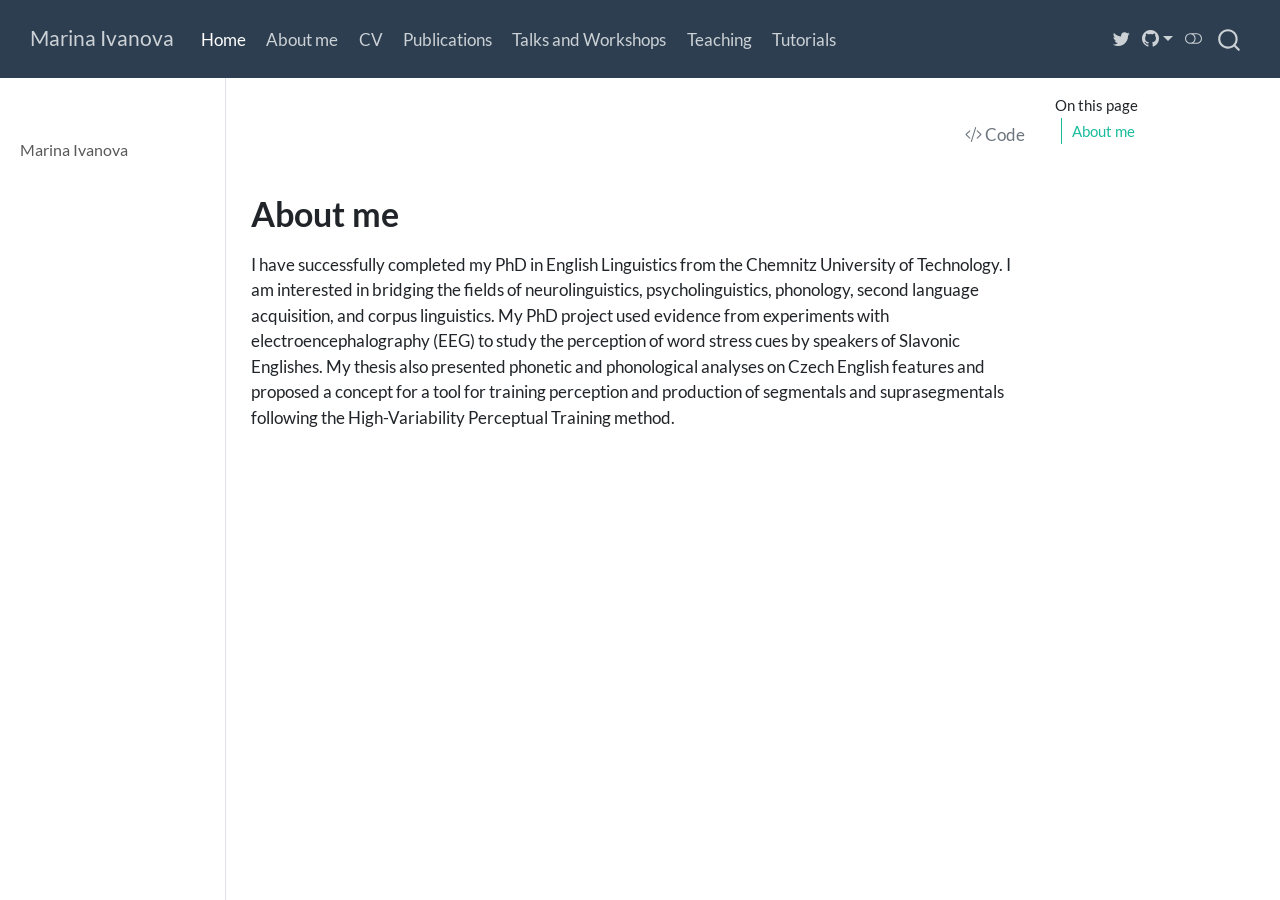
==== docs/pages/about.html @ 4d5f98c9 "create personal website" ====
<!DOCTYPE html>
<html xmlns="http://www.w3.org/1999/xhtml" lang="en" xml:lang="en"><head>

<meta charset="utf-8">
<meta name="generator" content="quarto-1.4.549">

<meta name="viewport" content="width=device-width, initial-scale=1.0, user-scalable=yes">


<title>Marina Ivanova</title>
<style>
code{white-space: pre-wrap;}
span.smallcaps{font-variant: small-caps;}
div.columns{display: flex; gap: min(4vw, 1.5em);}
div.column{flex: auto; overflow-x: auto;}
div.hanging-indent{margin-left: 1.5em; text-indent: -1.5em;}
ul.task-list{list-style: none;}
ul.task-list li input[type="checkbox"] {
width: 0.8em;
margin: 0 0.8em 0.2em -1em;  vertical-align: middle;
}

pre > code.sourceCode { white-space: pre; position: relative; }
pre > code.sourceCode > span { line-height: 1.25; }
pre > code.sourceCode > span:empty { height: 1.2em; }
.sourceCode { overflow: visible; }
code.sourceCode > span { color: inherit; text-decoration: inherit; }
div.sourceCode { margin: 1em 0; }
pre.sourceCode { margin: 0; }
@media screen {
div.sourceCode { overflow: auto; }
}
@media print {
pre > code.sourceCode { white-space: pre-wrap; }
pre > code.sourceCode > span { text-indent: -5em; padding-left: 5em; }
}
pre.numberSource code
{ counter-reset: source-line 0; }
pre.numberSource code > span
{ position: relative; left: -4em; counter-increment: source-line; }
pre.numberSource code > span > a:first-child::before
{ content: counter(source-line);
position: relative; left: -1em; text-align: right; vertical-align: baseline;
border: none; display: inline-block;
-webkit-touch-callout: none; -webkit-user-select: none;
-khtml-user-select: none; -moz-user-select: none;
-ms-user-select: none; user-select: none;
padding: 0 4px; width: 4em;
}
pre.numberSource { margin-left: 3em; padding-left: 4px; }
div.sourceCode
{ }
@media screen {
pre > code.sourceCode > span > a:first-child::before { text-decoration: underline; }
}
</style>


<script>const headroomChanged = new CustomEvent("quarto-hrChanged", {
  detail: {},
  bubbles: true,
  cancelable: false,
  composed: false,
});

window.document.addEventListener("DOMContentLoaded", function () {
  let init = false;

  // Manage the back to top button, if one is present.
  let lastScrollTop = window.pageYOffset || document.documentElement.scrollTop;
  const scrollDownBuffer = 5;
  const scrollUpBuffer = 35;
  const btn = document.getElementById("quarto-back-to-top");
  const hideBackToTop = () => {
    btn.style.display = "none";
  };
  const showBackToTop = () => {
    btn.style.display = "inline-block";
  };
  if (btn) {
    window.document.addEventListener(
      "scroll",
      function () {
        const currentScrollTop =
          window.pageYOffset || document.documentElement.scrollTop;

        // Shows and hides the button 'intelligently' as the user scrolls
        if (currentScrollTop - scrollDownBuffer > lastScrollTop) {
          hideBackToTop();
          lastScrollTop = currentScrollTop <= 0 ? 0 : currentScrollTop;
        } else if (currentScrollTop < lastScrollTop - scrollUpBuffer) {
          showBackToTop();
          lastScrollTop = currentScrollTop <= 0 ? 0 : currentScrollTop;
        }

        // Show the button at the bottom, hides it at the top
        if (currentScrollTop <= 0) {
          hideBackToTop();
        } else if (
          window.innerHeight + currentScrollTop >=
          document.body.offsetHeight
        ) {
          showBackToTop();
        }
      },
      false
    );
  }

  function throttle(func, wait) {
    var timeout;
    return function () {
      const context = this;
      const args = arguments;
      const later = function () {
        clearTimeout(timeout);
        timeout = null;
        func.apply(context, args);
      };

      if (!timeout) {
        timeout = setTimeout(later, wait);
      }
    };
  }

  function headerOffset() {
    // Set an offset if there is are fixed top navbar
    const headerEl = window.document.querySelector("header.fixed-top");
    if (headerEl) {
      return headerEl.clientHeight;
    } else {
      return 0;
    }
  }

  function footerOffset() {
    const footerEl = window.document.querySelector("footer.footer");
    if (footerEl) {
      return footerEl.clientHeight;
    } else {
      return 0;
    }
  }

  function dashboardOffset() {
    const dashboardNavEl = window.document.getElementById(
      "quarto-dashboard-header"
    );
    if (dashboardNavEl !== null) {
      return dashboardNavEl.clientHeight;
    } else {
      return 0;
    }
  }

  function updateDocumentOffsetWithoutAnimation() {
    updateDocumentOffset(false);
  }

  function updateDocumentOffset(animated) {
    // set body offset
    const topOffset = headerOffset();
    const bodyOffset = topOffset + footerOffset() + dashboardOffset();
    const bodyEl = window.document.body;
    bodyEl.setAttribute("data-bs-offset", topOffset);
    bodyEl.style.paddingTop = topOffset + "px";

    // deal with sidebar offsets
    const sidebars = window.document.querySelectorAll(
      ".sidebar, .headroom-target"
    );
    sidebars.forEach((sidebar) => {
      if (!animated) {
        sidebar.classList.add("notransition");
        // Remove the no transition class after the animation has time to complete
        setTimeout(function () {
          sidebar.classList.remove("notransition");
        }, 201);
      }

      if (window.Headroom && sidebar.classList.contains("sidebar-unpinned")) {
        sidebar.style.top = "0";
        sidebar.style.maxHeight = "100vh";
      } else {
        sidebar.style.top = topOffset + "px";
        sidebar.style.maxHeight = "calc(100vh - " + topOffset + "px)";
      }
    });

    // allow space for footer
    const mainContainer = window.document.querySelector(".quarto-container");
    if (mainContainer) {
      mainContainer.style.minHeight = "calc(100vh - " + bodyOffset + "px)";
    }

    // link offset
    let linkStyle = window.document.querySelector("#quarto-target-style");
    if (!linkStyle) {
      linkStyle = window.document.createElement("style");
      linkStyle.setAttribute("id", "quarto-target-style");
      window.document.head.appendChild(linkStyle);
    }
    while (linkStyle.firstChild) {
      linkStyle.removeChild(linkStyle.firstChild);
    }
    if (topOffset > 0) {
      linkStyle.appendChild(
        window.document.createTextNode(`
      section:target::before {
        content: "";
        display: block;
        height: ${topOffset}px;
        margin: -${topOffset}px 0 0;
      }`)
      );
    }
    if (init) {
      window.dispatchEvent(headroomChanged);
    }
    init = true;
  }

  // initialize headroom
  var header = window.document.querySelector("#quarto-header");
  if (header && window.Headroom) {
    const headroom = new window.Headroom(header, {
      tolerance: 5,
      onPin: function () {
        const sidebars = window.document.querySelectorAll(
          ".sidebar, .headroom-target"
        );
        sidebars.forEach((sidebar) => {
          sidebar.classList.remove("sidebar-unpinned");
        });
        updateDocumentOffset();
      },
      onUnpin: function () {
        const sidebars = window.document.querySelectorAll(
          ".sidebar, .headroom-target"
        );
        sidebars.forEach((sidebar) => {
          sidebar.classList.add("sidebar-unpinned");
        });
        updateDocumentOffset();
      },
    });
    headroom.init();

    let frozen = false;
    window.quartoToggleHeadroom = function () {
      if (frozen) {
        headroom.unfreeze();
        frozen = false;
      } else {
        headroom.freeze();
        frozen = true;
      }
    };
  }

  window.addEventListener(
    "hashchange",
    function (e) {
      if (
        getComputedStyle(document.documentElement).scrollBehavior !== "smooth"
      ) {
        window.scrollTo(0, window.pageYOffset - headerOffset());
      }
    },
    false
  );

  // Observe size changed for the header
  const headerEl = window.document.querySelector("header.fixed-top");
  if (headerEl && window.ResizeObserver) {
    const observer = new window.ResizeObserver(() => {
      setTimeout(updateDocumentOffsetWithoutAnimation, 0);
    });
    observer.observe(headerEl, {
      attributes: true,
      childList: true,
      characterData: true,
    });
  } else {
    window.addEventListener(
      "resize",
      throttle(updateDocumentOffsetWithoutAnimation, 50)
    );
  }
  setTimeout(updateDocumentOffsetWithoutAnimation, 250);

  // fixup index.html links if we aren't on the filesystem
  if (window.location.protocol !== "file:") {
    const links = window.document.querySelectorAll("a");
    for (let i = 0; i < links.length; i++) {
      if (links[i].href) {
        links[i].href = links[i].href.replace(/\/index\.html/, "/");
      }
    }

    // Fixup any sharing links that require urls
    // Append url to any sharing urls
    const sharingLinks = window.document.querySelectorAll(
      "a.sidebar-tools-main-item, a.quarto-navigation-tool, a.quarto-navbar-tools, a.quarto-navbar-tools-item"
    );
    for (let i = 0; i < sharingLinks.length; i++) {
      const sharingLink = sharingLinks[i];
      const href = sharingLink.getAttribute("href");
      if (href) {
        sharingLink.setAttribute(
          "href",
          href.replace("|url|", window.location.href)
        );
      }
    }

    // Scroll the active navigation item into view, if necessary
    const navSidebar = window.document.querySelector("nav#quarto-sidebar");
    if (navSidebar) {
      // Find the active item
      const activeItem = navSidebar.querySelector("li.sidebar-item a.active");
      if (activeItem) {
        // Wait for the scroll height and height to resolve by observing size changes on the
        // nav element that is scrollable
        const resizeObserver = new ResizeObserver((_entries) => {
          // The bottom of the element
          const elBottom = activeItem.offsetTop;
          const viewBottom = navSidebar.scrollTop + navSidebar.clientHeight;

          // The element height and scroll height are the same, then we are still loading
          if (viewBottom !== navSidebar.scrollHeight) {
            // Determine if the item isn't visible and scroll to it
            if (elBottom >= viewBottom) {
              navSidebar.scrollTop = elBottom;
            }

            // stop observing now since we've completed the scroll
            resizeObserver.unobserve(navSidebar);
          }
        });
        resizeObserver.observe(navSidebar);
      }
    }
  }
});
</script>
<script>/*!
 * headroom.js v0.12.0 - Give your page some headroom. Hide your header until you need it
 * Copyright (c) 2020 Nick Williams - http://wicky.nillia.ms/headroom.js
 * License: MIT
 */

!function(t,n){"object"==typeof exports&&"undefined"!=typeof module?module.exports=n():"function"==typeof define&&define.amd?define(n):(t=t||self).Headroom=n()}(this,function(){"use strict";function t(){return"undefined"!=typeof window}function d(t){return function(t){return t&&t.document&&function(t){return 9===t.nodeType}(t.document)}(t)?function(t){var n=t.document,o=n.body,s=n.documentElement;return{scrollHeight:function(){return Math.max(o.scrollHeight,s.scrollHeight,o.offsetHeight,s.offsetHeight,o.clientHeight,s.clientHeight)},height:function(){return t.innerHeight||s.clientHeight||o.clientHeight},scrollY:function(){return void 0!==t.pageYOffset?t.pageYOffset:(s||o.parentNode||o).scrollTop}}}(t):function(t){return{scrollHeight:function(){return Math.max(t.scrollHeight,t.offsetHeight,t.clientHeight)},height:function(){return Math.max(t.offsetHeight,t.clientHeight)},scrollY:function(){return t.scrollTop}}}(t)}function n(t,s,e){var n,o=function(){var n=!1;try{var t={get passive(){n=!0}};window.addEventListener("test",t,t),window.removeEventListener("test",t,t)}catch(t){n=!1}return n}(),i=!1,r=d(t),l=r.scrollY(),a={};function c(){var t=Math.round(r.scrollY()),n=r.height(),o=r.scrollHeight();a.scrollY=t,a.lastScrollY=l,a.direction=l<t?"down":"up",a.distance=Math.abs(t-l),a.isOutOfBounds=t<0||o<t+n,a.top=t<=s.offset[a.direction],a.bottom=o<=t+n,a.toleranceExceeded=a.distance>s.tolerance[a.direction],e(a),l=t,i=!1}function h(){i||(i=!0,n=requestAnimationFrame(c))}var u=!!o&&{passive:!0,capture:!1};return t.addEventListener("scroll",h,u),c(),{destroy:function(){cancelAnimationFrame(n),t.removeEventListener("scroll",h,u)}}}function o(t){return t===Object(t)?t:{down:t,up:t}}function s(t,n){n=n||{},Object.assign(this,s.options,n),this.classes=Object.assign({},s.options.classes,n.classes),this.elem=t,this.tolerance=o(this.tolerance),this.offset=o(this.offset),this.initialised=!1,this.frozen=!1}return s.prototype={constructor:s,init:function(){return s.cutsTheMustard&&!this.initialised&&(this.addClass("initial"),this.initialised=!0,setTimeout(function(t){t.scrollTracker=n(t.scroller,{offset:t.offset,tolerance:t.tolerance},t.update.bind(t))},100,this)),this},destroy:function(){this.initialised=!1,Object.keys(this.classes).forEach(this.removeClass,this),this.scrollTracker.destroy()},unpin:function(){!this.hasClass("pinned")&&this.hasClass("unpinned")||(this.addClass("unpinned"),this.removeClass("pinned"),this.onUnpin&&this.onUnpin.call(this))},pin:function(){this.hasClass("unpinned")&&(this.addClass("pinned"),this.removeClass("unpinned"),this.onPin&&this.onPin.call(this))},freeze:function(){this.frozen=!0,this.addClass("frozen")},unfreeze:function(){this.frozen=!1,this.removeClass("frozen")},top:function(){this.hasClass("top")||(this.addClass("top"),this.removeClass("notTop"),this.onTop&&this.onTop.call(this))},notTop:function(){this.hasClass("notTop")||(this.addClass("notTop"),this.removeClass("top"),this.onNotTop&&this.onNotTop.call(this))},bottom:function(){this.hasClass("bottom")||(this.addClass("bottom"),this.removeClass("notBottom"),this.onBottom&&this.onBottom.call(this))},notBottom:function(){this.hasClass("notBottom")||(this.addClass("notBottom"),this.removeClass("bottom"),this.onNotBottom&&this.onNotBottom.call(this))},shouldUnpin:function(t){return"down"===t.direction&&!t.top&&t.toleranceExceeded},shouldPin:function(t){return"up"===t.direction&&t.toleranceExceeded||t.top},addClass:function(t){this.elem.classList.add.apply(this.elem.classList,this.classes[t].split(" "))},removeClass:function(t){this.elem.classList.remove.apply(this.elem.classList,this.classes[t].split(" "))},hasClass:function(t){return this.classes[t].split(" ").every(function(t){return this.classList.contains(t)},this.elem)},update:function(t){t.isOutOfBounds||!0!==this.frozen&&(t.top?this.top():this.notTop(),t.bottom?this.bottom():this.notBottom(),this.shouldUnpin(t)?this.unpin():this.shouldPin(t)&&this.pin())}},s.options={tolerance:{up:0,down:0},offset:0,scroller:t()?window:null,classes:{frozen:"headroom--frozen",pinned:"headroom--pinned",unpinned:"headroom--unpinned",top:"headroom--top",notTop:"headroom--not-top",bottom:"headroom--bottom",notBottom:"headroom--not-bottom",initial:"headroom"}},s.cutsTheMustard=!!(t()&&function(){}.bind&&"classList"in document.documentElement&&Object.assign&&Object.keys&&requestAnimationFrame),s});
</script>
<script>/*!
 * clipboard.js v2.0.11
 * https://clipboardjs.com/
 *
 * Licensed MIT © Zeno Rocha
 */
!function(t,e){"object"==typeof exports&&"object"==typeof module?module.exports=e():"function"==typeof define&&define.amd?define([],e):"object"==typeof exports?exports.ClipboardJS=e():t.ClipboardJS=e()}(this,function(){return n={686:function(t,e,n){"use strict";n.d(e,{default:function(){return b}});var e=n(279),i=n.n(e),e=n(370),u=n.n(e),e=n(817),r=n.n(e);function c(t){try{return document.execCommand(t)}catch(t){return}}var a=function(t){t=r()(t);return c("cut"),t};function o(t,e){var n,o,t=(n=t,o="rtl"===document.documentElement.getAttribute("dir"),(t=document.createElement("textarea")).style.fontSize="12pt",t.style.border="0",t.style.padding="0",t.style.margin="0",t.style.position="absolute",t.style[o?"right":"left"]="-9999px",o=window.pageYOffset||document.documentElement.scrollTop,t.style.top="".concat(o,"px"),t.setAttribute("readonly",""),t.value=n,t);return e.container.appendChild(t),e=r()(t),c("copy"),t.remove(),e}var f=function(t){var e=1<arguments.length&&void 0!==arguments[1]?arguments[1]:{container:document.body},n="";return"string"==typeof t?n=o(t,e):t instanceof HTMLInputElement&&!["text","search","url","tel","password"].includes(null==t?void 0:t.type)?n=o(t.value,e):(n=r()(t),c("copy")),n};function l(t){return(l="function"==typeof Symbol&&"symbol"==typeof Symbol.iterator?function(t){return typeof t}:function(t){return t&&"function"==typeof Symbol&&t.constructor===Symbol&&t!==Symbol.prototype?"symbol":typeof t})(t)}var s=function(){var t=0<arguments.length&&void 0!==arguments[0]?arguments[0]:{},e=t.action,n=void 0===e?"copy":e,o=t.container,e=t.target,t=t.text;if("copy"!==n&&"cut"!==n)throw new Error('Invalid "action" value, use either "copy" or "cut"');if(void 0!==e){if(!e||"object"!==l(e)||1!==e.nodeType)throw new Error('Invalid "target" value, use a valid Element');if("copy"===n&&e.hasAttribute("disabled"))throw new Error('Invalid "target" attribute. Please use "readonly" instead of "disabled" attribute');if("cut"===n&&(e.hasAttribute("readonly")||e.hasAttribute("disabled")))throw new Error('Invalid "target" attribute. You can\'t cut text from elements with "readonly" or "disabled" attributes')}return t?f(t,{container:o}):e?"cut"===n?a(e):f(e,{container:o}):void 0};function p(t){return(p="function"==typeof Symbol&&"symbol"==typeof Symbol.iterator?function(t){return typeof t}:function(t){return t&&"function"==typeof Symbol&&t.constructor===Symbol&&t!==Symbol.prototype?"symbol":typeof t})(t)}function d(t,e){for(var n=0;n<e.length;n++){var o=e[n];o.enumerable=o.enumerable||!1,o.configurable=!0,"value"in o&&(o.writable=!0),Object.defineProperty(t,o.key,o)}}function y(t,e){return(y=Object.setPrototypeOf||function(t,e){return t.__proto__=e,t})(t,e)}function h(n){var o=function(){if("undefined"==typeof Reflect||!Reflect.construct)return!1;if(Reflect.construct.sham)return!1;if("function"==typeof Proxy)return!0;try{return Date.prototype.toString.call(Reflect.construct(Date,[],function(){})),!0}catch(t){return!1}}();return function(){var t,e=v(n);return t=o?(t=v(this).constructor,Reflect.construct(e,arguments,t)):e.apply(this,arguments),e=this,!(t=t)||"object"!==p(t)&&"function"!=typeof t?function(t){if(void 0!==t)return t;throw new ReferenceError("this hasn't been initialised - super() hasn't been called")}(e):t}}function v(t){return(v=Object.setPrototypeOf?Object.getPrototypeOf:function(t){return t.__proto__||Object.getPrototypeOf(t)})(t)}function m(t,e){t="data-clipboard-".concat(t);if(e.hasAttribute(t))return e.getAttribute(t)}var b=function(){!function(t,e){if("function"!=typeof e&&null!==e)throw new TypeError("Super expression must either be null or a function");t.prototype=Object.create(e&&e.prototype,{constructor:{value:t,writable:!0,configurable:!0}}),e&&y(t,e)}(r,i());var t,e,n,o=h(r);function r(t,e){var n;return function(t){if(!(t instanceof r))throw new TypeError("Cannot call a class as a function")}(this),(n=o.call(this)).resolveOptions(e),n.listenClick(t),n}return t=r,n=[{key:"copy",value:function(t){var e=1<arguments.length&&void 0!==arguments[1]?arguments[1]:{container:document.body};return f(t,e)}},{key:"cut",value:function(t){return a(t)}},{key:"isSupported",value:function(){var t=0<arguments.length&&void 0!==arguments[0]?arguments[0]:["copy","cut"],t="string"==typeof t?[t]:t,e=!!document.queryCommandSupported;return t.forEach(function(t){e=e&&!!document.queryCommandSupported(t)}),e}}],(e=[{key:"resolveOptions",value:function(){var t=0<arguments.length&&void 0!==arguments[0]?arguments[0]:{};this.action="function"==typeof t.action?t.action:this.defaultAction,this.target="function"==typeof t.target?t.target:this.defaultTarget,this.text="function"==typeof t.text?t.text:this.defaultText,this.container="object"===p(t.container)?t.container:document.body}},{key:"listenClick",value:function(t){var e=this;this.listener=u()(t,"click",function(t){return e.onClick(t)})}},{key:"onClick",value:function(t){var e=t.delegateTarget||t.currentTarget,n=this.action(e)||"copy",t=s({action:n,container:this.container,target:this.target(e),text:this.text(e)});this.emit(t?"success":"error",{action:n,text:t,trigger:e,clearSelection:function(){e&&e.focus(),window.getSelection().removeAllRanges()}})}},{key:"defaultAction",value:function(t){return m("action",t)}},{key:"defaultTarget",value:function(t){t=m("target",t);if(t)return document.querySelector(t)}},{key:"defaultText",value:function(t){return m("text",t)}},{key:"destroy",value:function(){this.listener.destroy()}}])&&d(t.prototype,e),n&&d(t,n),r}()},828:function(t){var e;"undefined"==typeof Element||Element.prototype.matches||((e=Element.prototype).matches=e.matchesSelector||e.mozMatchesSelector||e.msMatchesSelector||e.oMatchesSelector||e.webkitMatchesSelector),t.exports=function(t,e){for(;t&&9!==t.nodeType;){if("function"==typeof t.matches&&t.matches(e))return t;t=t.parentNode}}},438:function(t,e,n){var u=n(828);function i(t,e,n,o,r){var i=function(e,n,t,o){return function(t){t.delegateTarget=u(t.target,n),t.delegateTarget&&o.call(e,t)}}.apply(this,arguments);return t.addEventListener(n,i,r),{destroy:function(){t.removeEventListener(n,i,r)}}}t.exports=function(t,e,n,o,r){return"function"==typeof t.addEventListener?i.apply(null,arguments):"function"==typeof n?i.bind(null,document).apply(null,arguments):("string"==typeof t&&(t=document.querySelectorAll(t)),Array.prototype.map.call(t,function(t){return i(t,e,n,o,r)}))}},879:function(t,n){n.node=function(t){return void 0!==t&&t instanceof HTMLElement&&1===t.nodeType},n.nodeList=function(t){var e=Object.prototype.toString.call(t);return void 0!==t&&("[object NodeList]"===e||"[object HTMLCollection]"===e)&&"length"in t&&(0===t.length||n.node(t[0]))},n.string=function(t){return"string"==typeof t||t instanceof String},n.fn=function(t){return"[object Function]"===Object.prototype.toString.call(t)}},370:function(t,e,n){var f=n(879),l=n(438);t.exports=function(t,e,n){if(!t&&!e&&!n)throw new Error("Missing required arguments");if(!f.string(e))throw new TypeError("Second argument must be a String");if(!f.fn(n))throw new TypeError("Third argument must be a Function");if(f.node(t))return c=e,a=n,(u=t).addEventListener(c,a),{destroy:function(){u.removeEventListener(c,a)}};if(f.nodeList(t))return o=t,r=e,i=n,Array.prototype.forEach.call(o,function(t){t.addEventListener(r,i)}),{destroy:function(){Array.prototype.forEach.call(o,function(t){t.removeEventListener(r,i)})}};if(f.string(t))return t=t,e=e,n=n,l(document.body,t,e,n);throw new TypeError("First argument must be a String, HTMLElement, HTMLCollection, or NodeList");var o,r,i,u,c,a}},817:function(t){t.exports=function(t){var e,n="SELECT"===t.nodeName?(t.focus(),t.value):"INPUT"===t.nodeName||"TEXTAREA"===t.nodeName?((e=t.hasAttribute("readonly"))||t.setAttribute("readonly",""),t.select(),t.setSelectionRange(0,t.value.length),e||t.removeAttribute("readonly"),t.value):(t.hasAttribute("contenteditable")&&t.focus(),n=window.getSelection(),(e=document.createRange()).selectNodeContents(t),n.removeAllRanges(),n.addRange(e),n.toString());return n}},279:function(t){function e(){}e.prototype={on:function(t,e,n){var o=this.e||(this.e={});return(o[t]||(o[t]=[])).push({fn:e,ctx:n}),this},once:function(t,e,n){var o=this;function r(){o.off(t,r),e.apply(n,arguments)}return r._=e,this.on(t,r,n)},emit:function(t){for(var e=[].slice.call(arguments,1),n=((this.e||(this.e={}))[t]||[]).slice(),o=0,r=n.length;o<r;o++)n[o].fn.apply(n[o].ctx,e);return this},off:function(t,e){var n=this.e||(this.e={}),o=n[t],r=[];if(o&&e)for(var i=0,u=o.length;i<u;i++)o[i].fn!==e&&o[i].fn._!==e&&r.push(o[i]);return r.length?n[t]=r:delete n[t],this}},t.exports=e,t.exports.TinyEmitter=e}},r={},o.n=function(t){var e=t&&t.__esModule?function(){return t.default}:function(){return t};return o.d(e,{a:e}),e},o.d=function(t,e){for(var n in e)o.o(e,n)&&!o.o(t,n)&&Object.defineProperty(t,n,{enumerable:!0,get:e[n]})},o.o=function(t,e){return Object.prototype.hasOwnProperty.call(t,e)},o(686).default;function o(t){if(r[t])return r[t].exports;var e=r[t]={exports:{}};return n[t](e,e.exports,o),e.exports}var n,r});</script>
<script>/*! @algolia/autocomplete-js 1.11.1 | MIT License | © Algolia, Inc. and contributors | https://github.com/algolia/autocomplete */
!function(e,t){"object"==typeof exports&&"undefined"!=typeof module?t(exports):"function"==typeof define&&define.amd?define(["exports"],t):t((e="undefined"!=typeof globalThis?globalThis:e||self)["@algolia/autocomplete-js"]={})}(this,(function(e){"use strict";function t(e,t){var n=Object.keys(e);if(Object.getOwnPropertySymbols){var r=Object.getOwnPropertySymbols(e);t&&(r=r.filter((function(t){return Object.getOwnPropertyDescriptor(e,t).enumerable}))),n.push.apply(n,r)}return n}function n(e){for(var n=1;n<arguments.length;n++){var r=null!=arguments[n]?arguments[n]:{};n%2?t(Object(r),!0).forEach((function(t){o(e,t,r[t])})):Object.getOwnPropertyDescriptors?Object.defineProperties(e,Object.getOwnPropertyDescriptors(r)):t(Object(r)).forEach((function(t){Object.defineProperty(e,t,Object.getOwnPropertyDescriptor(r,t))}))}return e}function r(e){return r="function"==typeof Symbol&&"symbol"==typeof Symbol.iterator?function(e){return typeof e}:function(e){return e&&"function"==typeof Symbol&&e.constructor===Symbol&&e!==Symbol.prototype?"symbol":typeof e},r(e)}function o(e,t,n){return(t=function(e){var t=function(e,t){if("object"!=typeof e||null===e)return e;var n=e[Symbol.toPrimitive];if(void 0!==n){var r=n.call(e,t||"default");if("object"!=typeof r)return r;throw new TypeError("@@toPrimitive must return a primitive value.")}return("string"===t?String:Number)(e)}(e,"string");return"symbol"==typeof t?t:String(t)}(t))in e?Object.defineProperty(e,t,{value:n,enumerable:!0,configurable:!0,writable:!0}):e[t]=n,e}function i(){return i=Object.assign?Object.assign.bind():function(e){for(var t=1;t<arguments.length;t++){var n=arguments[t];for(var r in n)Object.prototype.hasOwnProperty.call(n,r)&&(e[r]=n[r])}return e},i.apply(this,arguments)}function u(e,t){if(null==e)return{};var n,r,o=function(e,t){if(null==e)return{};var n,r,o={},i=Object.keys(e);for(r=0;r<i.length;r++)n=i[r],t.indexOf(n)>=0||(o[n]=e[n]);return o}(e,t);if(Object.getOwnPropertySymbols){var i=Object.getOwnPropertySymbols(e);for(r=0;r<i.length;r++)n=i[r],t.indexOf(n)>=0||Object.prototype.propertyIsEnumerable.call(e,n)&&(o[n]=e[n])}return o}function a(e,t){return function(e){if(Array.isArray(e))return e}(e)||function(e,t){var n=null==e?null:"undefined"!=typeof Symbol&&e[Symbol.iterator]||e["@@iterator"];if(null!=n){var r,o,i,u,a=[],l=!0,c=!1;try{if(i=(n=n.call(e)).next,0===t){if(Object(n)!==n)return;l=!1}else for(;!(l=(r=i.call(n)).done)&&(a.push(r.value),a.length!==t);l=!0);}catch(e){c=!0,o=e}finally{try{if(!l&&null!=n.return&&(u=n.return(),Object(u)!==u))return}finally{if(c)throw o}}return a}}(e,t)||c(e,t)||function(){throw new TypeError("Invalid attempt to destructure non-iterable instance.\nIn order to be iterable, non-array objects must have a [Symbol.iterator]() method.")}()}function l(e){return function(e){if(Array.isArray(e))return s(e)}(e)||function(e){if("undefined"!=typeof Symbol&&null!=e[Symbol.iterator]||null!=e["@@iterator"])return Array.from(e)}(e)||c(e)||function(){throw new TypeError("Invalid attempt to spread non-iterable instance.\nIn order to be iterable, non-array objects must have a [Symbol.iterator]() method.")}()}function c(e,t){if(e){if("string"==typeof e)return s(e,t);var n=Object.prototype.toString.call(e).slice(8,-1);return"Object"===n&&e.constructor&&(n=e.constructor.name),"Map"===n||"Set"===n?Array.from(e):"Arguments"===n||/^(?:Ui|I)nt(?:8|16|32)(?:Clamped)?Array$/.test(n)?s(e,t):void 0}}function s(e,t){(null==t||t>e.length)&&(t=e.length);for(var n=0,r=new Array(t);n<t;n++)r[n]=e[n];return r}function f(e){return{current:e}}function p(e,t){var n=void 0;return function(){for(var r=arguments.length,o=new Array(r),i=0;i<r;i++)o[i]=arguments[i];n&&clearTimeout(n),n=setTimeout((function(){return e.apply(void 0,o)}),t)}}function m(e){return e.reduce((function(e,t){return e.concat(t)}),[])}var v=0;function d(){return"autocomplete-".concat(v++)}function y(e,t){return t.reduce((function(e,t){return e&&e[t]}),e)}function b(e){return 0===e.collections.length?0:e.collections.reduce((function(e,t){return e+t.items.length}),0)}function g(e){return e!==Object(e)}function h(e,t){if(e===t)return!0;if(g(e)||g(t)||"function"==typeof e||"function"==typeof t)return e===t;if(Object.keys(e).length!==Object.keys(t).length)return!1;for(var n=0,r=Object.keys(e);n<r.length;n++){var o=r[n];if(!(o in t))return!1;if(!h(e[o],t[o]))return!1}return!0}var O=function(){};var _="1.11.1",S=[{segment:"autocomplete-core",version:_}];function j(e){var t=e.item,n=e.items,r=void 0===n?[]:n;return{index:t.__autocomplete_indexName,items:[t],positions:[1+r.findIndex((function(e){return e.objectID===t.objectID}))],queryID:t.__autocomplete_queryID,algoliaSource:["autocomplete"]}}function P(e,t){return function(e){if(Array.isArray(e))return e}(e)||function(e,t){var n=null==e?null:"undefined"!=typeof Symbol&&e[Symbol.iterator]||e["@@iterator"];if(null!=n){var r,o,i,u,a=[],l=!0,c=!1;try{if(i=(n=n.call(e)).next,0===t){if(Object(n)!==n)return;l=!1}else for(;!(l=(r=i.call(n)).done)&&(a.push(r.value),a.length!==t);l=!0);}catch(e){c=!0,o=e}finally{try{if(!l&&null!=n.return&&(u=n.return(),Object(u)!==u))return}finally{if(c)throw o}}return a}}(e,t)||function(e,t){if(!e)return;if("string"==typeof e)return w(e,t);var n=Object.prototype.toString.call(e).slice(8,-1);"Object"===n&&e.constructor&&(n=e.constructor.name);if("Map"===n||"Set"===n)return Array.from(e);if("Arguments"===n||/^(?:Ui|I)nt(?:8|16|32)(?:Clamped)?Array$/.test(n))return w(e,t)}(e,t)||function(){throw new TypeError("Invalid attempt to destructure non-iterable instance.\nIn order to be iterable, non-array objects must have a [Symbol.iterator]() method.")}()}function w(e,t){(null==t||t>e.length)&&(t=e.length);for(var n=0,r=new Array(t);n<t;n++)r[n]=e[n];return r}var I=["items"],A=["items"];function E(e){return E="function"==typeof Symbol&&"symbol"==typeof Symbol.iterator?function(e){return typeof e}:function(e){return e&&"function"==typeof Symbol&&e.constructor===Symbol&&e!==Symbol.prototype?"symbol":typeof e},E(e)}function D(e){return function(e){if(Array.isArray(e))return C(e)}(e)||function(e){if("undefined"!=typeof Symbol&&null!=e[Symbol.iterator]||null!=e["@@iterator"])return Array.from(e)}(e)||function(e,t){if(!e)return;if("string"==typeof e)return C(e,t);var n=Object.prototype.toString.call(e).slice(8,-1);"Object"===n&&e.constructor&&(n=e.constructor.name);if("Map"===n||"Set"===n)return Array.from(e);if("Arguments"===n||/^(?:Ui|I)nt(?:8|16|32)(?:Clamped)?Array$/.test(n))return C(e,t)}(e)||function(){throw new TypeError("Invalid attempt to spread non-iterable instance.\nIn order to be iterable, non-array objects must have a [Symbol.iterator]() method.")}()}function C(e,t){(null==t||t>e.length)&&(t=e.length);for(var n=0,r=new Array(t);n<t;n++)r[n]=e[n];return r}function k(e,t){if(null==e)return{};var n,r,o=function(e,t){if(null==e)return{};var n,r,o={},i=Object.keys(e);for(r=0;r<i.length;r++)n=i[r],t.indexOf(n)>=0||(o[n]=e[n]);return o}(e,t);if(Object.getOwnPropertySymbols){var i=Object.getOwnPropertySymbols(e);for(r=0;r<i.length;r++)n=i[r],t.indexOf(n)>=0||Object.prototype.propertyIsEnumerable.call(e,n)&&(o[n]=e[n])}return o}function x(e,t){var n=Object.keys(e);if(Object.getOwnPropertySymbols){var r=Object.getOwnPropertySymbols(e);t&&(r=r.filter((function(t){return Object.getOwnPropertyDescriptor(e,t).enumerable}))),n.push.apply(n,r)}return n}function N(e){for(var t=1;t<arguments.length;t++){var n=null!=arguments[t]?arguments[t]:{};t%2?x(Object(n),!0).forEach((function(t){T(e,t,n[t])})):Object.getOwnPropertyDescriptors?Object.defineProperties(e,Object.getOwnPropertyDescriptors(n)):x(Object(n)).forEach((function(t){Object.defineProperty(e,t,Object.getOwnPropertyDescriptor(n,t))}))}return e}function T(e,t,n){return(t=function(e){var t=function(e,t){if("object"!==E(e)||null===e)return e;var n=e[Symbol.toPrimitive];if(void 0!==n){var r=n.call(e,t||"default");if("object"!==E(r))return r;throw new TypeError("@@toPrimitive must return a primitive value.")}return("string"===t?String:Number)(e)}(e,"string");return"symbol"===E(t)?t:String(t)}(t))in e?Object.defineProperty(e,t,{value:n,enumerable:!0,configurable:!0,writable:!0}):e[t]=n,e}function q(e){for(var t=arguments.length>1&&void 0!==arguments[1]?arguments[1]:20,n=[],r=0;r<e.objectIDs.length;r+=t)n.push(N(N({},e),{},{objectIDs:e.objectIDs.slice(r,r+t)}));return n}function B(e){return e.map((function(e){var t=e.items,n=k(e,I);return N(N({},n),{},{objectIDs:(null==t?void 0:t.map((function(e){return e.objectID})))||n.objectIDs})}))}function R(e){var t,n,r,o=(t=P((e.version||"").split(".").map(Number),2),n=t[0],r=t[1],n>=3||2===n&&r>=4||1===n&&r>=10);function i(t,n,r){if(o&&void 0!==r){var i=r[0].__autocomplete_algoliaCredentials,u={"X-Algolia-Application-Id":i.appId,"X-Algolia-API-Key":i.apiKey};e.apply(void 0,[t].concat(D(n),[{headers:u}]))}else e.apply(void 0,[t].concat(D(n)))}return{init:function(t,n){e("init",{appId:t,apiKey:n})},setUserToken:function(t){e("setUserToken",t)},clickedObjectIDsAfterSearch:function(){for(var e=arguments.length,t=new Array(e),n=0;n<e;n++)t[n]=arguments[n];t.length>0&&i("clickedObjectIDsAfterSearch",B(t),t[0].items)},clickedObjectIDs:function(){for(var e=arguments.length,t=new Array(e),n=0;n<e;n++)t[n]=arguments[n];t.length>0&&i("clickedObjectIDs",B(t),t[0].items)},clickedFilters:function(){for(var t=arguments.length,n=new Array(t),r=0;r<t;r++)n[r]=arguments[r];n.length>0&&e.apply(void 0,["clickedFilters"].concat(n))},convertedObjectIDsAfterSearch:function(){for(var e=arguments.length,t=new Array(e),n=0;n<e;n++)t[n]=arguments[n];t.length>0&&i("convertedObjectIDsAfterSearch",B(t),t[0].items)},convertedObjectIDs:function(){for(var e=arguments.length,t=new Array(e),n=0;n<e;n++)t[n]=arguments[n];t.length>0&&i("convertedObjectIDs",B(t),t[0].items)},convertedFilters:function(){for(var t=arguments.length,n=new Array(t),r=0;r<t;r++)n[r]=arguments[r];n.length>0&&e.apply(void 0,["convertedFilters"].concat(n))},viewedObjectIDs:function(){for(var e=arguments.length,t=new Array(e),n=0;n<e;n++)t[n]=arguments[n];t.length>0&&t.reduce((function(e,t){var n=t.items,r=k(t,A);return[].concat(D(e),D(q(N(N({},r),{},{objectIDs:(null==n?void 0:n.map((function(e){return e.objectID})))||r.objectIDs})).map((function(e){return{items:n,payload:e}}))))}),[]).forEach((function(e){var t=e.items;return i("viewedObjectIDs",[e.payload],t)}))},viewedFilters:function(){for(var t=arguments.length,n=new Array(t),r=0;r<t;r++)n[r]=arguments[r];n.length>0&&e.apply(void 0,["viewedFilters"].concat(n))}}}function F(e){var t=e.items.reduce((function(e,t){var n;return e[t.__autocomplete_indexName]=(null!==(n=e[t.__autocomplete_indexName])&&void 0!==n?n:[]).concat(t),e}),{});return Object.keys(t).map((function(e){return{index:e,items:t[e],algoliaSource:["autocomplete"]}}))}function L(e){return e.objectID&&e.__autocomplete_indexName&&e.__autocomplete_queryID}function U(e){return U="function"==typeof Symbol&&"symbol"==typeof Symbol.iterator?function(e){return typeof e}:function(e){return e&&"function"==typeof Symbol&&e.constructor===Symbol&&e!==Symbol.prototype?"symbol":typeof e},U(e)}function M(e){return function(e){if(Array.isArray(e))return H(e)}(e)||function(e){if("undefined"!=typeof Symbol&&null!=e[Symbol.iterator]||null!=e["@@iterator"])return Array.from(e)}(e)||function(e,t){if(!e)return;if("string"==typeof e)return H(e,t);var n=Object.prototype.toString.call(e).slice(8,-1);"Object"===n&&e.constructor&&(n=e.constructor.name);if("Map"===n||"Set"===n)return Array.from(e);if("Arguments"===n||/^(?:Ui|I)nt(?:8|16|32)(?:Clamped)?Array$/.test(n))return H(e,t)}(e)||function(){throw new TypeError("Invalid attempt to spread non-iterable instance.\nIn order to be iterable, non-array objects must have a [Symbol.iterator]() method.")}()}function H(e,t){(null==t||t>e.length)&&(t=e.length);for(var n=0,r=new Array(t);n<t;n++)r[n]=e[n];return r}function V(e,t){var n=Object.keys(e);if(Object.getOwnPropertySymbols){var r=Object.getOwnPropertySymbols(e);t&&(r=r.filter((function(t){return Object.getOwnPropertyDescriptor(e,t).enumerable}))),n.push.apply(n,r)}return n}function W(e){for(var t=1;t<arguments.length;t++){var n=null!=arguments[t]?arguments[t]:{};t%2?V(Object(n),!0).forEach((function(t){K(e,t,n[t])})):Object.getOwnPropertyDescriptors?Object.defineProperties(e,Object.getOwnPropertyDescriptors(n)):V(Object(n)).forEach((function(t){Object.defineProperty(e,t,Object.getOwnPropertyDescriptor(n,t))}))}return e}function K(e,t,n){return(t=function(e){var t=function(e,t){if("object"!==U(e)||null===e)return e;var n=e[Symbol.toPrimitive];if(void 0!==n){var r=n.call(e,t||"default");if("object"!==U(r))return r;throw new TypeError("@@toPrimitive must return a primitive value.")}return("string"===t?String:Number)(e)}(e,"string");return"symbol"===U(t)?t:String(t)}(t))in e?Object.defineProperty(e,t,{value:n,enumerable:!0,configurable:!0,writable:!0}):e[t]=n,e}var Q="2.6.0",$="https://cdn.jsdelivr.net/npm/search-insights@".concat(Q,"/dist/search-insights.min.js"),z=p((function(e){var t=e.onItemsChange,n=e.items,r=e.insights,o=e.state;t({insights:r,insightsEvents:F({items:n}).map((function(e){return W({eventName:"Items Viewed"},e)})),state:o})}),400);function G(e){var t=function(e){return W({onItemsChange:function(e){var t=e.insights,n=e.insightsEvents;t.viewedObjectIDs.apply(t,M(n.map((function(e){return W(W({},e),{},{algoliaSource:[].concat(M(e.algoliaSource||[]),["autocomplete-internal"])})}))))},onSelect:function(e){var t=e.insights,n=e.insightsEvents;t.clickedObjectIDsAfterSearch.apply(t,M(n.map((function(e){return W(W({},e),{},{algoliaSource:[].concat(M(e.algoliaSource||[]),["autocomplete-internal"])})}))))},onActive:O},e)}(e),n=t.insightsClient,r=t.onItemsChange,o=t.onSelect,i=t.onActive,u=n;n||function(e){if("undefined"!=typeof window)e({window:window})}((function(e){var t=e.window,n=t.AlgoliaAnalyticsObject||"aa";"string"==typeof n&&(u=t[n]),u||(t.AlgoliaAnalyticsObject=n,t[n]||(t[n]=function(){t[n].queue||(t[n].queue=[]);for(var e=arguments.length,r=new Array(e),o=0;o<e;o++)r[o]=arguments[o];t[n].queue.push(r)}),t[n].version=Q,u=t[n],function(e){var t="[Autocomplete]: Could not load search-insights.js. Please load it manually following https://alg.li/insights-autocomplete";try{var n=e.document.createElement("script");n.async=!0,n.src=$,n.onerror=function(){console.error(t)},document.body.appendChild(n)}catch(e){console.error(t)}}(t))}));var a=R(u),l=f([]),c=p((function(e){var t=e.state;if(t.isOpen){var n=t.collections.reduce((function(e,t){return[].concat(M(e),M(t.items))}),[]).filter(L);h(l.current.map((function(e){return e.objectID})),n.map((function(e){return e.objectID})))||(l.current=n,n.length>0&&z({onItemsChange:r,items:n,insights:a,state:t}))}}),0);return{name:"aa.algoliaInsightsPlugin",subscribe:function(e){var t=e.setContext,n=e.onSelect,r=e.onActive;function l(e){t({algoliaInsightsPlugin:{__algoliaSearchParameters:W({clickAnalytics:!0},e?{userToken:e}:{}),insights:a}})}u("addAlgoliaAgent","insights-plugin"),l(),u("onUserTokenChange",l),u("getUserToken",null,(function(e,t){l(t)})),n((function(e){var t=e.item,n=e.state,r=e.event,i=e.source;L(t)&&o({state:n,event:r,insights:a,item:t,insightsEvents:[W({eventName:"Item Selected"},j({item:t,items:i.getItems().filter(L)}))]})})),r((function(e){var t=e.item,n=e.source,r=e.state,o=e.event;L(t)&&i({state:r,event:o,insights:a,item:t,insightsEvents:[W({eventName:"Item Active"},j({item:t,items:n.getItems().filter(L)}))]})}))},onStateChange:function(e){var t=e.state;c({state:t})},__autocomplete_pluginOptions:e}}function J(e,t){var n=t;return{then:function(t,r){return J(e.then(Y(t,n,e),Y(r,n,e)),n)},catch:function(t){return J(e.catch(Y(t,n,e)),n)},finally:function(t){return t&&n.onCancelList.push(t),J(e.finally(Y(t&&function(){return n.onCancelList=[],t()},n,e)),n)},cancel:function(){n.isCanceled=!0;var e=n.onCancelList;n.onCancelList=[],e.forEach((function(e){e()}))},isCanceled:function(){return!0===n.isCanceled}}}function X(e){return J(e,{isCanceled:!1,onCancelList:[]})}function Y(e,t,n){return e?function(n){return t.isCanceled?n:e(n)}:n}function Z(e,t,n,r){if(!n)return null;if(e<0&&(null===t||null!==r&&0===t))return n+e;var o=(null===t?-1:t)+e;return o<=-1||o>=n?null===r?null:0:o}function ee(e,t){var n=Object.keys(e);if(Object.getOwnPropertySymbols){var r=Object.getOwnPropertySymbols(e);t&&(r=r.filter((function(t){return Object.getOwnPropertyDescriptor(e,t).enumerable}))),n.push.apply(n,r)}return n}function te(e){for(var t=1;t<arguments.length;t++){var n=null!=arguments[t]?arguments[t]:{};t%2?ee(Object(n),!0).forEach((function(t){ne(e,t,n[t])})):Object.getOwnPropertyDescriptors?Object.defineProperties(e,Object.getOwnPropertyDescriptors(n)):ee(Object(n)).forEach((function(t){Object.defineProperty(e,t,Object.getOwnPropertyDescriptor(n,t))}))}return e}function ne(e,t,n){return(t=function(e){var t=function(e,t){if("object"!==re(e)||null===e)return e;var n=e[Symbol.toPrimitive];if(void 0!==n){var r=n.call(e,t||"default");if("object"!==re(r))return r;throw new TypeError("@@toPrimitive must return a primitive value.")}return("string"===t?String:Number)(e)}(e,"string");return"symbol"===re(t)?t:String(t)}(t))in e?Object.defineProperty(e,t,{value:n,enumerable:!0,configurable:!0,writable:!0}):e[t]=n,e}function re(e){return re="function"==typeof Symbol&&"symbol"==typeof Symbol.iterator?function(e){return typeof e}:function(e){return e&&"function"==typeof Symbol&&e.constructor===Symbol&&e!==Symbol.prototype?"symbol":typeof e},re(e)}function oe(e){var t=function(e){var t=e.collections.map((function(e){return e.items.length})).reduce((function(e,t,n){var r=(e[n-1]||0)+t;return e.push(r),e}),[]).reduce((function(t,n){return n<=e.activeItemId?t+1:t}),0);return e.collections[t]}(e);if(!t)return null;var n=t.items[function(e){for(var t=e.state,n=e.collection,r=!1,o=0,i=0;!1===r;){var u=t.collections[o];if(u===n){r=!0;break}i+=u.items.length,o++}return t.activeItemId-i}({state:e,collection:t})],r=t.source;return{item:n,itemInputValue:r.getItemInputValue({item:n,state:e}),itemUrl:r.getItemUrl({item:n,state:e}),source:r}}function ie(e,t,n){return[e,null==n?void 0:n.sourceId,t].filter(Boolean).join("-").replace(/\s/g,"")}var ue=/((gt|sm)-|galaxy nexus)|samsung[- ]|samsungbrowser/i;function ae(e){return ae="function"==typeof Symbol&&"symbol"==typeof Symbol.iterator?function(e){return typeof e}:function(e){return e&&"function"==typeof Symbol&&e.constructor===Symbol&&e!==Symbol.prototype?"symbol":typeof e},ae(e)}function le(e,t){var n=Object.keys(e);if(Object.getOwnPropertySymbols){var r=Object.getOwnPropertySymbols(e);t&&(r=r.filter((function(t){return Object.getOwnPropertyDescriptor(e,t).enumerable}))),n.push.apply(n,r)}return n}function ce(e,t,n){return(t=function(e){var t=function(e,t){if("object"!==ae(e)||null===e)return e;var n=e[Symbol.toPrimitive];if(void 0!==n){var r=n.call(e,t||"default");if("object"!==ae(r))return r;throw new TypeError("@@toPrimitive must return a primitive value.")}return("string"===t?String:Number)(e)}(e,"string");return"symbol"===ae(t)?t:String(t)}(t))in e?Object.defineProperty(e,t,{value:n,enumerable:!0,configurable:!0,writable:!0}):e[t]=n,e}function se(e,t,n){var r,o=t.initialState;return{getState:function(){return o},dispatch:function(r,i){var u=function(e){for(var t=1;t<arguments.length;t++){var n=null!=arguments[t]?arguments[t]:{};t%2?le(Object(n),!0).forEach((function(t){ce(e,t,n[t])})):Object.getOwnPropertyDescriptors?Object.defineProperties(e,Object.getOwnPropertyDescriptors(n)):le(Object(n)).forEach((function(t){Object.defineProperty(e,t,Object.getOwnPropertyDescriptor(n,t))}))}return e}({},o);o=e(o,{type:r,props:t,payload:i}),n({state:o,prevState:u})},pendingRequests:(r=[],{add:function(e){return r.push(e),e.finally((function(){r=r.filter((function(t){return t!==e}))}))},cancelAll:function(){r.forEach((function(e){return e.cancel()}))},isEmpty:function(){return 0===r.length}})}}function fe(e){return fe="function"==typeof Symbol&&"symbol"==typeof Symbol.iterator?function(e){return typeof e}:function(e){return e&&"function"==typeof Symbol&&e.constructor===Symbol&&e!==Symbol.prototype?"symbol":typeof e},fe(e)}function pe(e,t){var n=Object.keys(e);if(Object.getOwnPropertySymbols){var r=Object.getOwnPropertySymbols(e);t&&(r=r.filter((function(t){return Object.getOwnPropertyDescriptor(e,t).enumerable}))),n.push.apply(n,r)}return n}function me(e){for(var t=1;t<arguments.length;t++){var n=null!=arguments[t]?arguments[t]:{};t%2?pe(Object(n),!0).forEach((function(t){ve(e,t,n[t])})):Object.getOwnPropertyDescriptors?Object.defineProperties(e,Object.getOwnPropertyDescriptors(n)):pe(Object(n)).forEach((function(t){Object.defineProperty(e,t,Object.getOwnPropertyDescriptor(n,t))}))}return e}function ve(e,t,n){return(t=function(e){var t=function(e,t){if("object"!==fe(e)||null===e)return e;var n=e[Symbol.toPrimitive];if(void 0!==n){var r=n.call(e,t||"default");if("object"!==fe(r))return r;throw new TypeError("@@toPrimitive must return a primitive value.")}return("string"===t?String:Number)(e)}(e,"string");return"symbol"===fe(t)?t:String(t)}(t))in e?Object.defineProperty(e,t,{value:n,enumerable:!0,configurable:!0,writable:!0}):e[t]=n,e}function de(e){return de="function"==typeof Symbol&&"symbol"==typeof Symbol.iterator?function(e){return typeof e}:function(e){return e&&"function"==typeof Symbol&&e.constructor===Symbol&&e!==Symbol.prototype?"symbol":typeof e},de(e)}function ye(e){return function(e){if(Array.isArray(e))return be(e)}(e)||function(e){if("undefined"!=typeof Symbol&&null!=e[Symbol.iterator]||null!=e["@@iterator"])return Array.from(e)}(e)||function(e,t){if(!e)return;if("string"==typeof e)return be(e,t);var n=Object.prototype.toString.call(e).slice(8,-1);"Object"===n&&e.constructor&&(n=e.constructor.name);if("Map"===n||"Set"===n)return Array.from(e);if("Arguments"===n||/^(?:Ui|I)nt(?:8|16|32)(?:Clamped)?Array$/.test(n))return be(e,t)}(e)||function(){throw new TypeError("Invalid attempt to spread non-iterable instance.\nIn order to be iterable, non-array objects must have a [Symbol.iterator]() method.")}()}function be(e,t){(null==t||t>e.length)&&(t=e.length);for(var n=0,r=new Array(t);n<t;n++)r[n]=e[n];return r}function ge(e,t){var n=Object.keys(e);if(Object.getOwnPropertySymbols){var r=Object.getOwnPropertySymbols(e);t&&(r=r.filter((function(t){return Object.getOwnPropertyDescriptor(e,t).enumerable}))),n.push.apply(n,r)}return n}function he(e){for(var t=1;t<arguments.length;t++){var n=null!=arguments[t]?arguments[t]:{};t%2?ge(Object(n),!0).forEach((function(t){Oe(e,t,n[t])})):Object.getOwnPropertyDescriptors?Object.defineProperties(e,Object.getOwnPropertyDescriptors(n)):ge(Object(n)).forEach((function(t){Object.defineProperty(e,t,Object.getOwnPropertyDescriptor(n,t))}))}return e}function Oe(e,t,n){return(t=function(e){var t=function(e,t){if("object"!==de(e)||null===e)return e;var n=e[Symbol.toPrimitive];if(void 0!==n){var r=n.call(e,t||"default");if("object"!==de(r))return r;throw new TypeError("@@toPrimitive must return a primitive value.")}return("string"===t?String:Number)(e)}(e,"string");return"symbol"===de(t)?t:String(t)}(t))in e?Object.defineProperty(e,t,{value:n,enumerable:!0,configurable:!0,writable:!0}):e[t]=n,e}function _e(e,t){var n,r="undefined"!=typeof window?window:{},o=e.plugins||[];return he(he({debug:!1,openOnFocus:!1,enterKeyHint:void 0,placeholder:"",autoFocus:!1,defaultActiveItemId:null,stallThreshold:300,insights:!1,environment:r,shouldPanelOpen:function(e){return b(e.state)>0},reshape:function(e){return e.sources}},e),{},{id:null!==(n=e.id)&&void 0!==n?n:d(),plugins:o,initialState:he({activeItemId:null,query:"",completion:null,collections:[],isOpen:!1,status:"idle",context:{}},e.initialState),onStateChange:function(t){var n;null===(n=e.onStateChange)||void 0===n||n.call(e,t),o.forEach((function(e){var n;return null===(n=e.onStateChange)||void 0===n?void 0:n.call(e,t)}))},onSubmit:function(t){var n;null===(n=e.onSubmit)||void 0===n||n.call(e,t),o.forEach((function(e){var n;return null===(n=e.onSubmit)||void 0===n?void 0:n.call(e,t)}))},onReset:function(t){var n;null===(n=e.onReset)||void 0===n||n.call(e,t),o.forEach((function(e){var n;return null===(n=e.onReset)||void 0===n?void 0:n.call(e,t)}))},getSources:function(n){return Promise.all([].concat(ye(o.map((function(e){return e.getSources}))),[e.getSources]).filter(Boolean).map((function(e){return function(e,t){var n=[];return Promise.resolve(e(t)).then((function(e){return Promise.all(e.filter((function(e){return Boolean(e)})).map((function(e){if(e.sourceId,n.includes(e.sourceId))throw new Error("[Autocomplete] The `sourceId` ".concat(JSON.stringify(e.sourceId)," is not unique."));n.push(e.sourceId);var t={getItemInputValue:function(e){return e.state.query},getItemUrl:function(){},onSelect:function(e){(0,e.setIsOpen)(!1)},onActive:O,onResolve:O};Object.keys(t).forEach((function(e){t[e].__default=!0}));var r=te(te({},t),e);return Promise.resolve(r)})))}))}(e,n)}))).then((function(e){return m(e)})).then((function(e){return e.map((function(e){return he(he({},e),{},{onSelect:function(n){e.onSelect(n),t.forEach((function(e){var t;return null===(t=e.onSelect)||void 0===t?void 0:t.call(e,n)}))},onActive:function(n){e.onActive(n),t.forEach((function(e){var t;return null===(t=e.onActive)||void 0===t?void 0:t.call(e,n)}))},onResolve:function(n){e.onResolve(n),t.forEach((function(e){var t;return null===(t=e.onResolve)||void 0===t?void 0:t.call(e,n)}))}})}))}))},navigator:he({navigate:function(e){var t=e.itemUrl;r.location.assign(t)},navigateNewTab:function(e){var t=e.itemUrl,n=r.open(t,"_blank","noopener");null==n||n.focus()},navigateNewWindow:function(e){var t=e.itemUrl;r.open(t,"_blank","noopener")}},e.navigator)})}function Se(e){return Se="function"==typeof Symbol&&"symbol"==typeof Symbol.iterator?function(e){return typeof e}:function(e){return e&&"function"==typeof Symbol&&e.constructor===Symbol&&e!==Symbol.prototype?"symbol":typeof e},Se(e)}function je(e,t){var n=Object.keys(e);if(Object.getOwnPropertySymbols){var r=Object.getOwnPropertySymbols(e);t&&(r=r.filter((function(t){return Object.getOwnPropertyDescriptor(e,t).enumerable}))),n.push.apply(n,r)}return n}function Pe(e){for(var t=1;t<arguments.length;t++){var n=null!=arguments[t]?arguments[t]:{};t%2?je(Object(n),!0).forEach((function(t){we(e,t,n[t])})):Object.getOwnPropertyDescriptors?Object.defineProperties(e,Object.getOwnPropertyDescriptors(n)):je(Object(n)).forEach((function(t){Object.defineProperty(e,t,Object.getOwnPropertyDescriptor(n,t))}))}return e}function we(e,t,n){return(t=function(e){var t=function(e,t){if("object"!==Se(e)||null===e)return e;var n=e[Symbol.toPrimitive];if(void 0!==n){var r=n.call(e,t||"default");if("object"!==Se(r))return r;throw new TypeError("@@toPrimitive must return a primitive value.")}return("string"===t?String:Number)(e)}(e,"string");return"symbol"===Se(t)?t:String(t)}(t))in e?Object.defineProperty(e,t,{value:n,enumerable:!0,configurable:!0,writable:!0}):e[t]=n,e}function Ie(e){return Ie="function"==typeof Symbol&&"symbol"==typeof Symbol.iterator?function(e){return typeof e}:function(e){return e&&"function"==typeof Symbol&&e.constructor===Symbol&&e!==Symbol.prototype?"symbol":typeof e},Ie(e)}function Ae(e,t){var n=Object.keys(e);if(Object.getOwnPropertySymbols){var r=Object.getOwnPropertySymbols(e);t&&(r=r.filter((function(t){return Object.getOwnPropertyDescriptor(e,t).enumerable}))),n.push.apply(n,r)}return n}function Ee(e){for(var t=1;t<arguments.length;t++){var n=null!=arguments[t]?arguments[t]:{};t%2?Ae(Object(n),!0).forEach((function(t){De(e,t,n[t])})):Object.getOwnPropertyDescriptors?Object.defineProperties(e,Object.getOwnPropertyDescriptors(n)):Ae(Object(n)).forEach((function(t){Object.defineProperty(e,t,Object.getOwnPropertyDescriptor(n,t))}))}return e}function De(e,t,n){return(t=function(e){var t=function(e,t){if("object"!==Ie(e)||null===e)return e;var n=e[Symbol.toPrimitive];if(void 0!==n){var r=n.call(e,t||"default");if("object"!==Ie(r))return r;throw new TypeError("@@toPrimitive must return a primitive value.")}return("string"===t?String:Number)(e)}(e,"string");return"symbol"===Ie(t)?t:String(t)}(t))in e?Object.defineProperty(e,t,{value:n,enumerable:!0,configurable:!0,writable:!0}):e[t]=n,e}function Ce(e){return function(e){if(Array.isArray(e))return ke(e)}(e)||function(e){if("undefined"!=typeof Symbol&&null!=e[Symbol.iterator]||null!=e["@@iterator"])return Array.from(e)}(e)||function(e,t){if(!e)return;if("string"==typeof e)return ke(e,t);var n=Object.prototype.toString.call(e).slice(8,-1);"Object"===n&&e.constructor&&(n=e.constructor.name);if("Map"===n||"Set"===n)return Array.from(e);if("Arguments"===n||/^(?:Ui|I)nt(?:8|16|32)(?:Clamped)?Array$/.test(n))return ke(e,t)}(e)||function(){throw new TypeError("Invalid attempt to spread non-iterable instance.\nIn order to be iterable, non-array objects must have a [Symbol.iterator]() method.")}()}function ke(e,t){(null==t||t>e.length)&&(t=e.length);for(var n=0,r=new Array(t);n<t;n++)r[n]=e[n];return r}function xe(e){return Boolean(e.execute)}function Ne(e,t,n){if(o=e,Boolean(null==o?void 0:o.execute)){var r="algolia"===e.requesterId?Object.assign.apply(Object,[{}].concat(Ce(Object.keys(n.context).map((function(e){var t;return null===(t=n.context[e])||void 0===t?void 0:t.__algoliaSearchParameters}))))):{};return Ee(Ee({},e),{},{requests:e.queries.map((function(n){return{query:"algolia"===e.requesterId?Ee(Ee({},n),{},{params:Ee(Ee({},r),n.params)}):n,sourceId:t,transformResponse:e.transformResponse}}))})}var o;return{items:e,sourceId:t}}function Te(e){var t=e.reduce((function(e,t){if(!xe(t))return e.push(t),e;var n=t.searchClient,r=t.execute,o=t.requesterId,i=t.requests,u=e.find((function(e){return xe(t)&&xe(e)&&e.searchClient===n&&Boolean(o)&&e.requesterId===o}));if(u){var a;(a=u.items).push.apply(a,Ce(i))}else{var l={execute:r,requesterId:o,items:i,searchClient:n};e.push(l)}return e}),[]).map((function(e){if(!xe(e))return Promise.resolve(e);var t=e,n=t.execute,r=t.items;return n({searchClient:t.searchClient,requests:r})}));return Promise.all(t).then((function(e){return m(e)}))}function qe(e,t,n){return t.map((function(t){var r,o=e.filter((function(e){return e.sourceId===t.sourceId})),i=o.map((function(e){return e.items})),u=o[0].transformResponse,a=u?u({results:r=i,hits:r.map((function(e){return e.hits})).filter(Boolean),facetHits:r.map((function(e){var t;return null===(t=e.facetHits)||void 0===t?void 0:t.map((function(e){return{label:e.value,count:e.count,_highlightResult:{label:{value:e.highlighted}}}}))})).filter(Boolean)}):i;return t.onResolve({source:t,results:i,items:a,state:n.getState()}),a.every(Boolean),'The `getItems` function from source "'.concat(t.sourceId,'" must return an array of items but returned ').concat(JSON.stringify(void 0),".\n\nDid you forget to return items?\n\nSee: https://www.algolia.com/doc/ui-libraries/autocomplete/core-concepts/sources/#param-getitems"),{source:t,items:a}}))}function Be(e){return Be="function"==typeof Symbol&&"symbol"==typeof Symbol.iterator?function(e){return typeof e}:function(e){return e&&"function"==typeof Symbol&&e.constructor===Symbol&&e!==Symbol.prototype?"symbol":typeof e},Be(e)}var Re=["event","nextState","props","query","refresh","store"];function Fe(e,t){var n=Object.keys(e);if(Object.getOwnPropertySymbols){var r=Object.getOwnPropertySymbols(e);t&&(r=r.filter((function(t){return Object.getOwnPropertyDescriptor(e,t).enumerable}))),n.push.apply(n,r)}return n}function Le(e){for(var t=1;t<arguments.length;t++){var n=null!=arguments[t]?arguments[t]:{};t%2?Fe(Object(n),!0).forEach((function(t){Ue(e,t,n[t])})):Object.getOwnPropertyDescriptors?Object.defineProperties(e,Object.getOwnPropertyDescriptors(n)):Fe(Object(n)).forEach((function(t){Object.defineProperty(e,t,Object.getOwnPropertyDescriptor(n,t))}))}return e}function Ue(e,t,n){return(t=function(e){var t=function(e,t){if("object"!==Be(e)||null===e)return e;var n=e[Symbol.toPrimitive];if(void 0!==n){var r=n.call(e,t||"default");if("object"!==Be(r))return r;throw new TypeError("@@toPrimitive must return a primitive value.")}return("string"===t?String:Number)(e)}(e,"string");return"symbol"===Be(t)?t:String(t)}(t))in e?Object.defineProperty(e,t,{value:n,enumerable:!0,configurable:!0,writable:!0}):e[t]=n,e}function Me(e,t){if(null==e)return{};var n,r,o=function(e,t){if(null==e)return{};var n,r,o={},i=Object.keys(e);for(r=0;r<i.length;r++)n=i[r],t.indexOf(n)>=0||(o[n]=e[n]);return o}(e,t);if(Object.getOwnPropertySymbols){var i=Object.getOwnPropertySymbols(e);for(r=0;r<i.length;r++)n=i[r],t.indexOf(n)>=0||Object.prototype.propertyIsEnumerable.call(e,n)&&(o[n]=e[n])}return o}var He,Ve,We,Ke=null,Qe=(He=-1,Ve=-1,We=void 0,function(e){var t=++He;return Promise.resolve(e).then((function(e){return We&&t<Ve?We:(Ve=t,We=e,e)}))});function $e(e){var t=e.event,n=e.nextState,r=void 0===n?{}:n,o=e.props,i=e.query,u=e.refresh,a=e.store,l=Me(e,Re);Ke&&o.environment.clearTimeout(Ke);var c=l.setCollections,s=l.setIsOpen,f=l.setQuery,p=l.setActiveItemId,v=l.setStatus;if(f(i),p(o.defaultActiveItemId),!i&&!1===o.openOnFocus){var d,y=a.getState().collections.map((function(e){return Le(Le({},e),{},{items:[]})}));v("idle"),c(y),s(null!==(d=r.isOpen)&&void 0!==d?d:o.shouldPanelOpen({state:a.getState()}));var b=X(Qe(y).then((function(){return Promise.resolve()})));return a.pendingRequests.add(b)}v("loading"),Ke=o.environment.setTimeout((function(){v("stalled")}),o.stallThreshold);var g=X(Qe(o.getSources(Le({query:i,refresh:u,state:a.getState()},l)).then((function(e){return Promise.all(e.map((function(e){return Promise.resolve(e.getItems(Le({query:i,refresh:u,state:a.getState()},l))).then((function(t){return Ne(t,e.sourceId,a.getState())}))}))).then(Te).then((function(t){return qe(t,e,a)})).then((function(e){return function(e){var t=e.collections,n=e.props,r=e.state,o=t.reduce((function(e,t){return Pe(Pe({},e),{},we({},t.source.sourceId,Pe(Pe({},t.source),{},{getItems:function(){return m(t.items)}})))}),{}),i=n.plugins.reduce((function(e,t){return t.reshape?t.reshape(e):e}),{sourcesBySourceId:o,state:r}).sourcesBySourceId;return m(n.reshape({sourcesBySourceId:i,sources:Object.values(i),state:r})).filter(Boolean).map((function(e){return{source:e,items:e.getItems()}}))}({collections:e,props:o,state:a.getState()})}))})))).then((function(e){var n;v("idle"),c(e);var f=o.shouldPanelOpen({state:a.getState()});s(null!==(n=r.isOpen)&&void 0!==n?n:o.openOnFocus&&!i&&f||f);var p=oe(a.getState());if(null!==a.getState().activeItemId&&p){var m=p.item,d=p.itemInputValue,y=p.itemUrl,b=p.source;b.onActive(Le({event:t,item:m,itemInputValue:d,itemUrl:y,refresh:u,source:b,state:a.getState()},l))}})).finally((function(){v("idle"),Ke&&o.environment.clearTimeout(Ke)}));return a.pendingRequests.add(g)}function ze(e){return ze="function"==typeof Symbol&&"symbol"==typeof Symbol.iterator?function(e){return typeof e}:function(e){return e&&"function"==typeof Symbol&&e.constructor===Symbol&&e!==Symbol.prototype?"symbol":typeof e},ze(e)}var Ge=["event","props","refresh","store"];function Je(e,t){var n=Object.keys(e);if(Object.getOwnPropertySymbols){var r=Object.getOwnPropertySymbols(e);t&&(r=r.filter((function(t){return Object.getOwnPropertyDescriptor(e,t).enumerable}))),n.push.apply(n,r)}return n}function Xe(e){for(var t=1;t<arguments.length;t++){var n=null!=arguments[t]?arguments[t]:{};t%2?Je(Object(n),!0).forEach((function(t){Ye(e,t,n[t])})):Object.getOwnPropertyDescriptors?Object.defineProperties(e,Object.getOwnPropertyDescriptors(n)):Je(Object(n)).forEach((function(t){Object.defineProperty(e,t,Object.getOwnPropertyDescriptor(n,t))}))}return e}function Ye(e,t,n){return(t=function(e){var t=function(e,t){if("object"!==ze(e)||null===e)return e;var n=e[Symbol.toPrimitive];if(void 0!==n){var r=n.call(e,t||"default");if("object"!==ze(r))return r;throw new TypeError("@@toPrimitive must return a primitive value.")}return("string"===t?String:Number)(e)}(e,"string");return"symbol"===ze(t)?t:String(t)}(t))in e?Object.defineProperty(e,t,{value:n,enumerable:!0,configurable:!0,writable:!0}):e[t]=n,e}function Ze(e,t){if(null==e)return{};var n,r,o=function(e,t){if(null==e)return{};var n,r,o={},i=Object.keys(e);for(r=0;r<i.length;r++)n=i[r],t.indexOf(n)>=0||(o[n]=e[n]);return o}(e,t);if(Object.getOwnPropertySymbols){var i=Object.getOwnPropertySymbols(e);for(r=0;r<i.length;r++)n=i[r],t.indexOf(n)>=0||Object.prototype.propertyIsEnumerable.call(e,n)&&(o[n]=e[n])}return o}function et(e){return et="function"==typeof Symbol&&"symbol"==typeof Symbol.iterator?function(e){return typeof e}:function(e){return e&&"function"==typeof Symbol&&e.constructor===Symbol&&e!==Symbol.prototype?"symbol":typeof e},et(e)}var tt=["props","refresh","store"],nt=["inputElement","formElement","panelElement"],rt=["inputElement"],ot=["inputElement","maxLength"],it=["source"],ut=["item","source"];function at(e,t){var n=Object.keys(e);if(Object.getOwnPropertySymbols){var r=Object.getOwnPropertySymbols(e);t&&(r=r.filter((function(t){return Object.getOwnPropertyDescriptor(e,t).enumerable}))),n.push.apply(n,r)}return n}function lt(e){for(var t=1;t<arguments.length;t++){var n=null!=arguments[t]?arguments[t]:{};t%2?at(Object(n),!0).forEach((function(t){ct(e,t,n[t])})):Object.getOwnPropertyDescriptors?Object.defineProperties(e,Object.getOwnPropertyDescriptors(n)):at(Object(n)).forEach((function(t){Object.defineProperty(e,t,Object.getOwnPropertyDescriptor(n,t))}))}return e}function ct(e,t,n){return(t=function(e){var t=function(e,t){if("object"!==et(e)||null===e)return e;var n=e[Symbol.toPrimitive];if(void 0!==n){var r=n.call(e,t||"default");if("object"!==et(r))return r;throw new TypeError("@@toPrimitive must return a primitive value.")}return("string"===t?String:Number)(e)}(e,"string");return"symbol"===et(t)?t:String(t)}(t))in e?Object.defineProperty(e,t,{value:n,enumerable:!0,configurable:!0,writable:!0}):e[t]=n,e}function st(e,t){if(null==e)return{};var n,r,o=function(e,t){if(null==e)return{};var n,r,o={},i=Object.keys(e);for(r=0;r<i.length;r++)n=i[r],t.indexOf(n)>=0||(o[n]=e[n]);return o}(e,t);if(Object.getOwnPropertySymbols){var i=Object.getOwnPropertySymbols(e);for(r=0;r<i.length;r++)n=i[r],t.indexOf(n)>=0||Object.prototype.propertyIsEnumerable.call(e,n)&&(o[n]=e[n])}return o}function ft(e){var t=e.props,n=e.refresh,r=e.store,o=st(e,tt);return{getEnvironmentProps:function(e){var n=e.inputElement,o=e.formElement,i=e.panelElement;function u(e){!r.getState().isOpen&&r.pendingRequests.isEmpty()||e.target===n||!1===[o,i].some((function(t){return n=t,r=e.target,n===r||n.contains(r);var n,r}))&&(r.dispatch("blur",null),t.debug||r.pendingRequests.cancelAll())}return lt({onTouchStart:u,onMouseDown:u,onTouchMove:function(e){!1!==r.getState().isOpen&&n===t.environment.document.activeElement&&e.target!==n&&n.blur()}},st(e,nt))},getRootProps:function(e){return lt({role:"combobox","aria-expanded":r.getState().isOpen,"aria-haspopup":"listbox","aria-owns":r.getState().isOpen?r.getState().collections.map((function(e){var n=e.source;return ie(t.id,"list",n)})).join(" "):void 0,"aria-labelledby":ie(t.id,"label")},e)},getFormProps:function(e){return e.inputElement,lt({action:"",noValidate:!0,role:"search",onSubmit:function(i){var u;i.preventDefault(),t.onSubmit(lt({event:i,refresh:n,state:r.getState()},o)),r.dispatch("submit",null),null===(u=e.inputElement)||void 0===u||u.blur()},onReset:function(i){var u;i.preventDefault(),t.onReset(lt({event:i,refresh:n,state:r.getState()},o)),r.dispatch("reset",null),null===(u=e.inputElement)||void 0===u||u.focus()}},st(e,rt))},getLabelProps:function(e){return lt({htmlFor:ie(t.id,"input"),id:ie(t.id,"label")},e)},getInputProps:function(e){var i;function u(e){(t.openOnFocus||Boolean(r.getState().query))&&$e(lt({event:e,props:t,query:r.getState().completion||r.getState().query,refresh:n,store:r},o)),r.dispatch("focus",null)}var a=e||{};a.inputElement;var l=a.maxLength,c=void 0===l?512:l,s=st(a,ot),f=oe(r.getState()),p=function(e){return Boolean(e&&e.match(ue))}((null===(i=t.environment.navigator)||void 0===i?void 0:i.userAgent)||""),m=t.enterKeyHint||(null!=f&&f.itemUrl&&!p?"go":"search");return lt({"aria-autocomplete":"both","aria-activedescendant":r.getState().isOpen&&null!==r.getState().activeItemId?ie(t.id,"item-".concat(r.getState().activeItemId),null==f?void 0:f.source):void 0,"aria-controls":r.getState().isOpen?r.getState().collections.map((function(e){var n=e.source;return ie(t.id,"list",n)})).join(" "):void 0,"aria-labelledby":ie(t.id,"label"),value:r.getState().completion||r.getState().query,id:ie(t.id,"input"),autoComplete:"off",autoCorrect:"off",autoCapitalize:"off",enterKeyHint:m,spellCheck:"false",autoFocus:t.autoFocus,placeholder:t.placeholder,maxLength:c,type:"search",onChange:function(e){$e(lt({event:e,props:t,query:e.currentTarget.value.slice(0,c),refresh:n,store:r},o))},onKeyDown:function(e){!function(e){var t=e.event,n=e.props,r=e.refresh,o=e.store,i=Ze(e,Ge);if("ArrowUp"===t.key||"ArrowDown"===t.key){var u=function(){var e=oe(o.getState()),t=n.environment.document.getElementById(ie(n.id,"item-".concat(o.getState().activeItemId),null==e?void 0:e.source));t&&(t.scrollIntoViewIfNeeded?t.scrollIntoViewIfNeeded(!1):t.scrollIntoView(!1))},a=function(){var e=oe(o.getState());if(null!==o.getState().activeItemId&&e){var n=e.item,u=e.itemInputValue,a=e.itemUrl,l=e.source;l.onActive(Xe({event:t,item:n,itemInputValue:u,itemUrl:a,refresh:r,source:l,state:o.getState()},i))}};t.preventDefault(),!1===o.getState().isOpen&&(n.openOnFocus||Boolean(o.getState().query))?$e(Xe({event:t,props:n,query:o.getState().query,refresh:r,store:o},i)).then((function(){o.dispatch(t.key,{nextActiveItemId:n.defaultActiveItemId}),a(),setTimeout(u,0)})):(o.dispatch(t.key,{}),a(),u())}else if("Escape"===t.key)t.preventDefault(),o.dispatch(t.key,null),o.pendingRequests.cancelAll();else if("Tab"===t.key)o.dispatch("blur",null),o.pendingRequests.cancelAll();else if("Enter"===t.key){if(null===o.getState().activeItemId||o.getState().collections.every((function(e){return 0===e.items.length})))return void(n.debug||o.pendingRequests.cancelAll());t.preventDefault();var l=oe(o.getState()),c=l.item,s=l.itemInputValue,f=l.itemUrl,p=l.source;if(t.metaKey||t.ctrlKey)void 0!==f&&(p.onSelect(Xe({event:t,item:c,itemInputValue:s,itemUrl:f,refresh:r,source:p,state:o.getState()},i)),n.navigator.navigateNewTab({itemUrl:f,item:c,state:o.getState()}));else if(t.shiftKey)void 0!==f&&(p.onSelect(Xe({event:t,item:c,itemInputValue:s,itemUrl:f,refresh:r,source:p,state:o.getState()},i)),n.navigator.navigateNewWindow({itemUrl:f,item:c,state:o.getState()}));else if(t.altKey);else{if(void 0!==f)return p.onSelect(Xe({event:t,item:c,itemInputValue:s,itemUrl:f,refresh:r,source:p,state:o.getState()},i)),void n.navigator.navigate({itemUrl:f,item:c,state:o.getState()});$e(Xe({event:t,nextState:{isOpen:!1},props:n,query:s,refresh:r,store:o},i)).then((function(){p.onSelect(Xe({event:t,item:c,itemInputValue:s,itemUrl:f,refresh:r,source:p,state:o.getState()},i))}))}}}(lt({event:e,props:t,refresh:n,store:r},o))},onFocus:u,onBlur:O,onClick:function(n){e.inputElement!==t.environment.document.activeElement||r.getState().isOpen||u(n)}},s)},getPanelProps:function(e){return lt({onMouseDown:function(e){e.preventDefault()},onMouseLeave:function(){r.dispatch("mouseleave",null)}},e)},getListProps:function(e){var n=e||{},r=n.source,o=st(n,it);return lt({role:"listbox","aria-labelledby":ie(t.id,"label"),id:ie(t.id,"list",r)},o)},getItemProps:function(e){var i=e.item,u=e.source,a=st(e,ut);return lt({id:ie(t.id,"item-".concat(i.__autocomplete_id),u),role:"option","aria-selected":r.getState().activeItemId===i.__autocomplete_id,onMouseMove:function(e){if(i.__autocomplete_id!==r.getState().activeItemId){r.dispatch("mousemove",i.__autocomplete_id);var t=oe(r.getState());if(null!==r.getState().activeItemId&&t){var u=t.item,a=t.itemInputValue,l=t.itemUrl,c=t.source;c.onActive(lt({event:e,item:u,itemInputValue:a,itemUrl:l,refresh:n,source:c,state:r.getState()},o))}}},onMouseDown:function(e){e.preventDefault()},onClick:function(e){var a=u.getItemInputValue({item:i,state:r.getState()}),l=u.getItemUrl({item:i,state:r.getState()});(l?Promise.resolve():$e(lt({event:e,nextState:{isOpen:!1},props:t,query:a,refresh:n,store:r},o))).then((function(){u.onSelect(lt({event:e,item:i,itemInputValue:a,itemUrl:l,refresh:n,source:u,state:r.getState()},o))}))}},a)}}}function pt(e){return pt="function"==typeof Symbol&&"symbol"==typeof Symbol.iterator?function(e){return typeof e}:function(e){return e&&"function"==typeof Symbol&&e.constructor===Symbol&&e!==Symbol.prototype?"symbol":typeof e},pt(e)}function mt(e,t){var n=Object.keys(e);if(Object.getOwnPropertySymbols){var r=Object.getOwnPropertySymbols(e);t&&(r=r.filter((function(t){return Object.getOwnPropertyDescriptor(e,t).enumerable}))),n.push.apply(n,r)}return n}function vt(e){for(var t=1;t<arguments.length;t++){var n=null!=arguments[t]?arguments[t]:{};t%2?mt(Object(n),!0).forEach((function(t){dt(e,t,n[t])})):Object.getOwnPropertyDescriptors?Object.defineProperties(e,Object.getOwnPropertyDescriptors(n)):mt(Object(n)).forEach((function(t){Object.defineProperty(e,t,Object.getOwnPropertyDescriptor(n,t))}))}return e}function dt(e,t,n){return(t=function(e){var t=function(e,t){if("object"!==pt(e)||null===e)return e;var n=e[Symbol.toPrimitive];if(void 0!==n){var r=n.call(e,t||"default");if("object"!==pt(r))return r;throw new TypeError("@@toPrimitive must return a primitive value.")}return("string"===t?String:Number)(e)}(e,"string");return"symbol"===pt(t)?t:String(t)}(t))in e?Object.defineProperty(e,t,{value:n,enumerable:!0,configurable:!0,writable:!0}):e[t]=n,e}function yt(e){var t,n,r,o,i=e.plugins,u=e.options,a=null===(t=((null===(n=u.__autocomplete_metadata)||void 0===n?void 0:n.userAgents)||[])[0])||void 0===t?void 0:t.segment,l=a?dt({},a,Object.keys((null===(r=u.__autocomplete_metadata)||void 0===r?void 0:r.options)||{})):{};return{plugins:i.map((function(e){return{name:e.name,options:Object.keys(e.__autocomplete_pluginOptions||[])}})),options:vt({"autocomplete-core":Object.keys(u)},l),ua:S.concat((null===(o=u.__autocomplete_metadata)||void 0===o?void 0:o.userAgents)||[])}}function bt(e){var t,n=e.state;return!1===n.isOpen||null===n.activeItemId?null:(null===(t=oe(n))||void 0===t?void 0:t.itemInputValue)||null}function gt(e){return gt="function"==typeof Symbol&&"symbol"==typeof Symbol.iterator?function(e){return typeof e}:function(e){return e&&"function"==typeof Symbol&&e.constructor===Symbol&&e!==Symbol.prototype?"symbol":typeof e},gt(e)}function ht(e,t){var n=Object.keys(e);if(Object.getOwnPropertySymbols){var r=Object.getOwnPropertySymbols(e);t&&(r=r.filter((function(t){return Object.getOwnPropertyDescriptor(e,t).enumerable}))),n.push.apply(n,r)}return n}function Ot(e){for(var t=1;t<arguments.length;t++){var n=null!=arguments[t]?arguments[t]:{};t%2?ht(Object(n),!0).forEach((function(t){_t(e,t,n[t])})):Object.getOwnPropertyDescriptors?Object.defineProperties(e,Object.getOwnPropertyDescriptors(n)):ht(Object(n)).forEach((function(t){Object.defineProperty(e,t,Object.getOwnPropertyDescriptor(n,t))}))}return e}function _t(e,t,n){return(t=function(e){var t=function(e,t){if("object"!==gt(e)||null===e)return e;var n=e[Symbol.toPrimitive];if(void 0!==n){var r=n.call(e,t||"default");if("object"!==gt(r))return r;throw new TypeError("@@toPrimitive must return a primitive value.")}return("string"===t?String:Number)(e)}(e,"string");return"symbol"===gt(t)?t:String(t)}(t))in e?Object.defineProperty(e,t,{value:n,enumerable:!0,configurable:!0,writable:!0}):e[t]=n,e}var St=function(e,t){switch(t.type){case"setActiveItemId":case"mousemove":return Ot(Ot({},e),{},{activeItemId:t.payload});case"setQuery":return Ot(Ot({},e),{},{query:t.payload,completion:null});case"setCollections":return Ot(Ot({},e),{},{collections:t.payload});case"setIsOpen":return Ot(Ot({},e),{},{isOpen:t.payload});case"setStatus":return Ot(Ot({},e),{},{status:t.payload});case"setContext":return Ot(Ot({},e),{},{context:Ot(Ot({},e.context),t.payload)});case"ArrowDown":var n=Ot(Ot({},e),{},{activeItemId:t.payload.hasOwnProperty("nextActiveItemId")?t.payload.nextActiveItemId:Z(1,e.activeItemId,b(e),t.props.defaultActiveItemId)});return Ot(Ot({},n),{},{completion:bt({state:n})});case"ArrowUp":var r=Ot(Ot({},e),{},{activeItemId:Z(-1,e.activeItemId,b(e),t.props.defaultActiveItemId)});return Ot(Ot({},r),{},{completion:bt({state:r})});case"Escape":return e.isOpen?Ot(Ot({},e),{},{activeItemId:null,isOpen:!1,completion:null}):Ot(Ot({},e),{},{activeItemId:null,query:"",status:"idle",collections:[]});case"submit":return Ot(Ot({},e),{},{activeItemId:null,isOpen:!1,status:"idle"});case"reset":return Ot(Ot({},e),{},{activeItemId:!0===t.props.openOnFocus?t.props.defaultActiveItemId:null,status:"idle",query:""});case"focus":return Ot(Ot({},e),{},{activeItemId:t.props.defaultActiveItemId,isOpen:(t.props.openOnFocus||Boolean(e.query))&&t.props.shouldPanelOpen({state:e})});case"blur":return t.props.debug?e:Ot(Ot({},e),{},{isOpen:!1,activeItemId:null});case"mouseleave":return Ot(Ot({},e),{},{activeItemId:t.props.defaultActiveItemId});default:return"The reducer action ".concat(JSON.stringify(t.type)," is not supported."),e}};function jt(e){return jt="function"==typeof Symbol&&"symbol"==typeof Symbol.iterator?function(e){return typeof e}:function(e){return e&&"function"==typeof Symbol&&e.constructor===Symbol&&e!==Symbol.prototype?"symbol":typeof e},jt(e)}function Pt(e,t){var n=Object.keys(e);if(Object.getOwnPropertySymbols){var r=Object.getOwnPropertySymbols(e);t&&(r=r.filter((function(t){return Object.getOwnPropertyDescriptor(e,t).enumerable}))),n.push.apply(n,r)}return n}function wt(e){for(var t=1;t<arguments.length;t++){var n=null!=arguments[t]?arguments[t]:{};t%2?Pt(Object(n),!0).forEach((function(t){It(e,t,n[t])})):Object.getOwnPropertyDescriptors?Object.defineProperties(e,Object.getOwnPropertyDescriptors(n)):Pt(Object(n)).forEach((function(t){Object.defineProperty(e,t,Object.getOwnPropertyDescriptor(n,t))}))}return e}function It(e,t,n){return(t=function(e){var t=function(e,t){if("object"!==jt(e)||null===e)return e;var n=e[Symbol.toPrimitive];if(void 0!==n){var r=n.call(e,t||"default");if("object"!==jt(r))return r;throw new TypeError("@@toPrimitive must return a primitive value.")}return("string"===t?String:Number)(e)}(e,"string");return"symbol"===jt(t)?t:String(t)}(t))in e?Object.defineProperty(e,t,{value:n,enumerable:!0,configurable:!0,writable:!0}):e[t]=n,e}function At(e){var t=[],n=_e(e,t),r=se(St,n,(function(e){var t=e.prevState,r=e.state;n.onStateChange(wt({prevState:t,state:r,refresh:u,navigator:n.navigator},o))})),o=function(e){var t=e.store;return{setActiveItemId:function(e){t.dispatch("setActiveItemId",e)},setQuery:function(e){t.dispatch("setQuery",e)},setCollections:function(e){var n=0,r=e.map((function(e){return me(me({},e),{},{items:m(e.items).map((function(e){return me(me({},e),{},{__autocomplete_id:n++})}))})}));t.dispatch("setCollections",r)},setIsOpen:function(e){t.dispatch("setIsOpen",e)},setStatus:function(e){t.dispatch("setStatus",e)},setContext:function(e){t.dispatch("setContext",e)}}}({store:r}),i=ft(wt({props:n,refresh:u,store:r,navigator:n.navigator},o));function u(){return $e(wt({event:new Event("input"),nextState:{isOpen:r.getState().isOpen},props:n,navigator:n.navigator,query:r.getState().query,refresh:u,store:r},o))}if(e.insights&&!n.plugins.some((function(e){return"aa.algoliaInsightsPlugin"===e.name}))){var a="boolean"==typeof e.insights?{}:e.insights;n.plugins.push(G(a))}return n.plugins.forEach((function(e){var r;return null===(r=e.subscribe)||void 0===r?void 0:r.call(e,wt(wt({},o),{},{navigator:n.navigator,refresh:u,onSelect:function(e){t.push({onSelect:e})},onActive:function(e){t.push({onActive:e})},onResolve:function(e){t.push({onResolve:e})}}))})),function(e){var t,n,r=e.metadata,o=e.environment;if(null===(t=o.navigator)||void 0===t||null===(n=t.userAgent)||void 0===n?void 0:n.includes("Algolia Crawler")){var i=o.document.createElement("meta"),u=o.document.querySelector("head");i.name="algolia:metadata",setTimeout((function(){i.content=JSON.stringify(r),u.appendChild(i)}),0)}}({metadata:yt({plugins:n.plugins,options:e}),environment:n.environment}),wt(wt({refresh:u,navigator:n.navigator},i),o)}var Et=function(e,t,n,r){var o;t[0]=0;for(var i=1;i<t.length;i++){var u=t[i++],a=t[i]?(t[0]|=u?1:2,n[t[i++]]):t[++i];3===u?r[0]=a:4===u?r[1]=Object.assign(r[1]||{},a):5===u?(r[1]=r[1]||{})[t[++i]]=a:6===u?r[1][t[++i]]+=a+"":u?(o=e.apply(a,Et(e,a,n,["",null])),r.push(o),a[0]?t[0]|=2:(t[i-2]=0,t[i]=o)):r.push(a)}return r},Dt=new Map;function Ct(e){var t=Dt.get(this);return t||(t=new Map,Dt.set(this,t)),(t=Et(this,t.get(e)||(t.set(e,t=function(e){for(var t,n,r=1,o="",i="",u=[0],a=function(e){1===r&&(e||(o=o.replace(/^\s*\n\s*|\s*\n\s*$/g,"")))?u.push(0,e,o):3===r&&(e||o)?(u.push(3,e,o),r=2):2===r&&"..."===o&&e?u.push(4,e,0):2===r&&o&&!e?u.push(5,0,!0,o):r>=5&&((o||!e&&5===r)&&(u.push(r,0,o,n),r=6),e&&(u.push(r,e,0,n),r=6)),o=""},l=0;l<e.length;l++){l&&(1===r&&a(),a(l));for(var c=0;c<e[l].length;c++)t=e[l][c],1===r?"<"===t?(a(),u=[u],r=3):o+=t:4===r?"--"===o&&">"===t?(r=1,o=""):o=t+o[0]:i?t===i?i="":o+=t:'"'===t||"'"===t?i=t:">"===t?(a(),r=1):r&&("="===t?(r=5,n=o,o=""):"/"===t&&(r<5||">"===e[l][c+1])?(a(),3===r&&(u=u[0]),r=u,(u=u[0]).push(2,0,r),r=0):" "===t||"\t"===t||"\n"===t||"\r"===t?(a(),r=2):o+=t),3===r&&"!--"===o&&(r=4,u=u[0])}return a(),u}(e)),t),arguments,[])).length>1?t:t[0]}var kt=function(e){var t=e.environment,n=t.document.createElementNS("http://www.w3.org/2000/svg","svg");n.setAttribute("class","aa-ClearIcon"),n.setAttribute("viewBox","0 0 24 24"),n.setAttribute("width","18"),n.setAttribute("height","18"),n.setAttribute("fill","currentColor");var r=t.document.createElementNS("http://www.w3.org/2000/svg","path");return r.setAttribute("d","M5.293 6.707l5.293 5.293-5.293 5.293c-0.391 0.391-0.391 1.024 0 1.414s1.024 0.391 1.414 0l5.293-5.293 5.293 5.293c0.391 0.391 1.024 0.391 1.414 0s0.391-1.024 0-1.414l-5.293-5.293 5.293-5.293c0.391-0.391 0.391-1.024 0-1.414s-1.024-0.391-1.414 0l-5.293 5.293-5.293-5.293c-0.391-0.391-1.024-0.391-1.414 0s-0.391 1.024 0 1.414z"),n.appendChild(r),n};function xt(e,t){if("string"==typeof t){var n=e.document.querySelector(t);return"The element ".concat(JSON.stringify(t)," is not in the document."),n}return t}function Nt(){for(var e=arguments.length,t=new Array(e),n=0;n<e;n++)t[n]=arguments[n];return t.reduce((function(e,t){return Object.keys(t).forEach((function(n){var r=e[n],o=t[n];r!==o&&(e[n]=[r,o].filter(Boolean).join(" "))})),e}),{})}var Tt=function(e){return e&&"object"===r(e)&&"[object Object]"===Object.prototype.toString.call(e)};function qt(){for(var e=arguments.length,t=new Array(e),n=0;n<e;n++)t[n]=arguments[n];return t.reduce((function(e,t){return Object.keys(t).forEach((function(n){var r=e[n],o=t[n];Array.isArray(r)&&Array.isArray(o)?e[n]=r.concat.apply(r,l(o)):Tt(r)&&Tt(o)?e[n]=qt(r,o):e[n]=o})),e}),{})}function Bt(e,t){return Object.entries(e).reduce((function(e,r){var i=a(r,2),u=i[0],l=i[1];return t({key:u,value:l})?n(n({},e),{},o({},u,l)):e}),{})}var Rt=["ontouchstart","ontouchend","ontouchmove","ontouchcancel"];function Ft(e,t,n){e[t]=null===n?"":"number"!=typeof n?n:n+"px"}function Lt(e){this._listeners[e.type](e)}function Ut(e,t,n){var r,o,i=e[t];if("style"===t)if("string"==typeof n)e.style=n;else if(null===n)e.style="";else for(t in n)i&&n[t]===i[t]||Ft(e.style,t,n[t]);else"o"===t[0]&&"n"===t[1]?(r=t!==(t=t.replace(/Capture$/,"")),((o=t.toLowerCase())in e||Rt.includes(o))&&(t=o),t=t.slice(2),e._listeners||(e._listeners={}),e._listeners[t]=n,n?i||e.addEventListener(t,Lt,r):e.removeEventListener(t,Lt,r)):"list"!==t&&"tagName"!==t&&"form"!==t&&"type"!==t&&"size"!==t&&"download"!==t&&"href"!==t&&t in e?e[t]=null==n?"":n:"function"!=typeof n&&"dangerouslySetInnerHTML"!==t&&(null==n||!1===n&&!/^ar/.test(t)?e.removeAttribute(t):e.setAttribute(t,n))}function Mt(e){return"onChange"===e?"onInput":e}function Ht(e,t){for(var n in t)Ut(e,Mt(n),t[n])}function Vt(e,t){for(var n in t)"o"===n[0]&&"n"===n[1]||Ut(e,Mt(n),t[n])}var Wt=["children"];function Kt(e){return function(t,n){var r=n.children,o=void 0===r?[]:r,i=u(n,Wt),a=e.document.createElement(t);return Ht(a,i),a.append.apply(a,l(o)),a}}var Qt=["autocompleteScopeApi","environment","classNames","getInputProps","getInputPropsCore","isDetached","state"],$t=function(e){var t=e.environment.document.createElementNS("http://www.w3.org/2000/svg","svg");return t.setAttribute("class","aa-LoadingIcon"),t.setAttribute("viewBox","0 0 100 100"),t.setAttribute("width","20"),t.setAttribute("height","20"),t.innerHTML='<circle\n  cx="50"\n  cy="50"\n  fill="none"\n  r="35"\n  stroke="currentColor"\n  stroke-dasharray="164.93361431346415 56.97787143782138"\n  stroke-width="6"\n>\n  <animateTransform\n    attributeName="transform"\n    type="rotate"\n    repeatCount="indefinite"\n    dur="1s"\n    values="0 50 50;90 50 50;180 50 50;360 50 50"\n    keyTimes="0;0.40;0.65;1"\n  />\n</circle>',t},zt=function(e){var t=e.environment,n=t.document.createElementNS("http://www.w3.org/2000/svg","svg");n.setAttribute("class","aa-SubmitIcon"),n.setAttribute("viewBox","0 0 24 24"),n.setAttribute("width","20"),n.setAttribute("height","20"),n.setAttribute("fill","currentColor");var r=t.document.createElementNS("http://www.w3.org/2000/svg","path");return r.setAttribute("d","M16.041 15.856c-0.034 0.026-0.067 0.055-0.099 0.087s-0.060 0.064-0.087 0.099c-1.258 1.213-2.969 1.958-4.855 1.958-1.933 0-3.682-0.782-4.95-2.050s-2.050-3.017-2.050-4.95 0.782-3.682 2.050-4.95 3.017-2.050 4.95-2.050 3.682 0.782 4.95 2.050 2.050 3.017 2.050 4.95c0 1.886-0.745 3.597-1.959 4.856zM21.707 20.293l-3.675-3.675c1.231-1.54 1.968-3.493 1.968-5.618 0-2.485-1.008-4.736-2.636-6.364s-3.879-2.636-6.364-2.636-4.736 1.008-6.364 2.636-2.636 3.879-2.636 6.364 1.008 4.736 2.636 6.364 3.879 2.636 6.364 2.636c2.125 0 4.078-0.737 5.618-1.968l3.675 3.675c0.391 0.391 1.024 0.391 1.414 0s0.391-1.024 0-1.414z"),n.appendChild(r),n};function Gt(e){var t=e.autocomplete,r=e.autocompleteScopeApi,o=e.classNames,i=e.environment,a=e.isDetached,l=e.placeholder,c=void 0===l?"Search":l,s=e.propGetters,f=e.setIsModalOpen,p=e.state,m=e.translations,v=Kt(i),d=s.getRootProps(n({state:p,props:t.getRootProps({})},r)),y=v("div",n({class:o.root},d)),b=v("div",{class:o.detachedContainer,onMouseDown:function(e){e.stopPropagation()}}),g=v("div",{class:o.detachedOverlay,children:[b],onMouseDown:function(){f(!1),t.setIsOpen(!1)}}),h=s.getLabelProps(n({state:p,props:t.getLabelProps({})},r)),O=v("button",{class:o.submitButton,type:"submit",title:m.submitButtonTitle,children:[zt({environment:i})]}),_=v("label",n({class:o.label,children:[O]},h)),S=v("button",{class:o.clearButton,type:"reset",title:m.clearButtonTitle,children:[kt({environment:i})]}),j=v("div",{class:o.loadingIndicator,children:[$t({environment:i})]}),P=function(e){var t=e.autocompleteScopeApi,r=e.environment;e.classNames;var o=e.getInputProps,i=e.getInputPropsCore,a=e.isDetached,l=e.state,c=u(e,Qt),s=Kt(r)("input",c),f=o(n({state:l,props:i({inputElement:s}),inputElement:s},t));return Ht(s,n(n({},f),{},{onKeyDown:function(e){a&&"Tab"===e.key||f.onKeyDown(e)}})),s}({class:o.input,environment:i,state:p,getInputProps:s.getInputProps,getInputPropsCore:t.getInputProps,autocompleteScopeApi:r,isDetached:a}),w=v("div",{class:o.inputWrapperPrefix,children:[_,j]}),I=v("div",{class:o.inputWrapperSuffix,children:[S]}),A=v("div",{class:o.inputWrapper,children:[P]}),E=s.getFormProps(n({state:p,props:t.getFormProps({inputElement:P})},r)),D=v("form",n({class:o.form,children:[w,A,I]},E)),C=s.getPanelProps(n({state:p,props:t.getPanelProps({})},r)),k=v("div",n({class:o.panel},C)),x=v("div",{class:o.detachedSearchButtonQuery,textContent:p.query}),N=v("div",{class:o.detachedSearchButtonPlaceholder,hidden:Boolean(p.query),textContent:c});if(a){var T=v("div",{class:o.detachedSearchButtonIcon,children:[zt({environment:i})]}),q=v("button",{type:"button",class:o.detachedSearchButton,onClick:function(){f(!0)},children:[T,N,x]}),B=v("button",{type:"button",class:o.detachedCancelButton,textContent:m.detachedCancelButtonText,onTouchStart:function(e){e.stopPropagation()},onClick:function(){t.setIsOpen(!1),f(!1)}}),R=v("div",{class:o.detachedFormContainer,children:[D,B]});b.appendChild(R),y.appendChild(q)}else y.appendChild(D);return{detachedContainer:b,detachedOverlay:g,detachedSearchButtonQuery:x,detachedSearchButtonPlaceholder:N,inputWrapper:A,input:P,root:y,form:D,label:_,submitButton:O,clearButton:S,loadingIndicator:j,panel:k}}var Jt,Xt,Yt,Zt,en,tn,nn,rn={},on=[],un=/acit|ex(?:s|g|n|p|$)|rph|grid|ows|mnc|ntw|ine[ch]|zoo|^ord|itera/i;function an(e,t){for(var n in t)e[n]=t[n];return e}function ln(e){var t=e.parentNode;t&&t.removeChild(e)}function cn(e,t,n){var r,o,i,u={};for(i in t)"key"==i?r=t[i]:"ref"==i?o=t[i]:u[i]=t[i];if(arguments.length>2&&(u.children=arguments.length>3?Jt.call(arguments,2):n),"function"==typeof e&&null!=e.defaultProps)for(i in e.defaultProps)void 0===u[i]&&(u[i]=e.defaultProps[i]);return sn(e,u,r,o,null)}function sn(e,t,n,r,o){var i={type:e,props:t,key:n,ref:r,__k:null,__:null,__b:0,__e:null,__d:void 0,__c:null,__h:null,constructor:void 0,__v:null==o?++Yt:o};return null==o&&null!=Xt.vnode&&Xt.vnode(i),i}function fn(e){return e.children}function pn(e,t){this.props=e,this.context=t}function mn(e,t){if(null==t)return e.__?mn(e.__,e.__.__k.indexOf(e)+1):null;for(var n;t<e.__k.length;t++)if(null!=(n=e.__k[t])&&null!=n.__e)return n.__e;return"function"==typeof e.type?mn(e):null}function vn(e){var t,n;if(null!=(e=e.__)&&null!=e.__c){for(e.__e=e.__c.base=null,t=0;t<e.__k.length;t++)if(null!=(n=e.__k[t])&&null!=n.__e){e.__e=e.__c.base=n.__e;break}return vn(e)}}function dn(e){(!e.__d&&(e.__d=!0)&&Zt.push(e)&&!yn.__r++||en!==Xt.debounceRendering)&&((en=Xt.debounceRendering)||tn)(yn)}function yn(){var e,t,n,r,o,i,u,a;for(Zt.sort(nn);e=Zt.shift();)e.__d&&(t=Zt.length,r=void 0,o=void 0,u=(i=(n=e).__v).__e,(a=n.__P)&&(r=[],(o=an({},i)).__v=i.__v+1,wn(a,i,o,n.__n,void 0!==a.ownerSVGElement,null!=i.__h?[u]:null,r,null==u?mn(i):u,i.__h),In(r,i),i.__e!=u&&vn(i)),Zt.length>t&&Zt.sort(nn));yn.__r=0}function bn(e,t,n,r,o,i,u,a,l,c){var s,f,p,m,v,d,y,b=r&&r.__k||on,g=b.length;for(n.__k=[],s=0;s<t.length;s++)if(null!=(m=n.__k[s]=null==(m=t[s])||"boolean"==typeof m||"function"==typeof m?null:"string"==typeof m||"number"==typeof m||"bigint"==typeof m?sn(null,m,null,null,m):Array.isArray(m)?sn(fn,{children:m},null,null,null):m.__b>0?sn(m.type,m.props,m.key,m.ref?m.ref:null,m.__v):m)){if(m.__=n,m.__b=n.__b+1,null===(p=b[s])||p&&m.key==p.key&&m.type===p.type)b[s]=void 0;else for(f=0;f<g;f++){if((p=b[f])&&m.key==p.key&&m.type===p.type){b[f]=void 0;break}p=null}wn(e,m,p=p||rn,o,i,u,a,l,c),v=m.__e,(f=m.ref)&&p.ref!=f&&(y||(y=[]),p.ref&&y.push(p.ref,null,m),y.push(f,m.__c||v,m)),null!=v?(null==d&&(d=v),"function"==typeof m.type&&m.__k===p.__k?m.__d=l=gn(m,l,e):l=hn(e,m,p,b,v,l),"function"==typeof n.type&&(n.__d=l)):l&&p.__e==l&&l.parentNode!=e&&(l=mn(p))}for(n.__e=d,s=g;s--;)null!=b[s]&&("function"==typeof n.type&&null!=b[s].__e&&b[s].__e==n.__d&&(n.__d=On(r).nextSibling),Dn(b[s],b[s]));if(y)for(s=0;s<y.length;s++)En(y[s],y[++s],y[++s])}function gn(e,t,n){for(var r,o=e.__k,i=0;o&&i<o.length;i++)(r=o[i])&&(r.__=e,t="function"==typeof r.type?gn(r,t,n):hn(n,r,r,o,r.__e,t));return t}function hn(e,t,n,r,o,i){var u,a,l;if(void 0!==t.__d)u=t.__d,t.__d=void 0;else if(null==n||o!=i||null==o.parentNode)e:if(null==i||i.parentNode!==e)e.appendChild(o),u=null;else{for(a=i,l=0;(a=a.nextSibling)&&l<r.length;l+=1)if(a==o)break e;e.insertBefore(o,i),u=i}return void 0!==u?u:o.nextSibling}function On(e){var t,n,r;if(null==e.type||"string"==typeof e.type)return e.__e;if(e.__k)for(t=e.__k.length-1;t>=0;t--)if((n=e.__k[t])&&(r=On(n)))return r;return null}function _n(e,t,n){"-"===t[0]?e.setProperty(t,null==n?"":n):e[t]=null==n?"":"number"!=typeof n||un.test(t)?n:n+"px"}function Sn(e,t,n,r,o){var i;e:if("style"===t)if("string"==typeof n)e.style.cssText=n;else{if("string"==typeof r&&(e.style.cssText=r=""),r)for(t in r)n&&t in n||_n(e.style,t,"");if(n)for(t in n)r&&n[t]===r[t]||_n(e.style,t,n[t])}else if("o"===t[0]&&"n"===t[1])i=t!==(t=t.replace(/Capture$/,"")),t=t.toLowerCase()in e?t.toLowerCase().slice(2):t.slice(2),e.l||(e.l={}),e.l[t+i]=n,n?r||e.addEventListener(t,i?Pn:jn,i):e.removeEventListener(t,i?Pn:jn,i);else if("dangerouslySetInnerHTML"!==t){if(o)t=t.replace(/xlink(H|:h)/,"h").replace(/sName$/,"s");else if("width"!==t&&"height"!==t&&"href"!==t&&"list"!==t&&"form"!==t&&"tabIndex"!==t&&"download"!==t&&t in e)try{e[t]=null==n?"":n;break e}catch(e){}"function"==typeof n||(null==n||!1===n&&"-"!==t[4]?e.removeAttribute(t):e.setAttribute(t,n))}}function jn(e){return this.l[e.type+!1](Xt.event?Xt.event(e):e)}function Pn(e){return this.l[e.type+!0](Xt.event?Xt.event(e):e)}function wn(e,t,n,r,o,i,u,a,l){var c,s,f,p,m,v,d,y,b,g,h,O,_,S,j,P=t.type;if(void 0!==t.constructor)return null;null!=n.__h&&(l=n.__h,a=t.__e=n.__e,t.__h=null,i=[a]),(c=Xt.__b)&&c(t);try{e:if("function"==typeof P){if(y=t.props,b=(c=P.contextType)&&r[c.__c],g=c?b?b.props.value:c.__:r,n.__c?d=(s=t.__c=n.__c).__=s.__E:("prototype"in P&&P.prototype.render?t.__c=s=new P(y,g):(t.__c=s=new pn(y,g),s.constructor=P,s.render=Cn),b&&b.sub(s),s.props=y,s.state||(s.state={}),s.context=g,s.__n=r,f=s.__d=!0,s.__h=[],s._sb=[]),null==s.__s&&(s.__s=s.state),null!=P.getDerivedStateFromProps&&(s.__s==s.state&&(s.__s=an({},s.__s)),an(s.__s,P.getDerivedStateFromProps(y,s.__s))),p=s.props,m=s.state,s.__v=t,f)null==P.getDerivedStateFromProps&&null!=s.componentWillMount&&s.componentWillMount(),null!=s.componentDidMount&&s.__h.push(s.componentDidMount);else{if(null==P.getDerivedStateFromProps&&y!==p&&null!=s.componentWillReceiveProps&&s.componentWillReceiveProps(y,g),!s.__e&&null!=s.shouldComponentUpdate&&!1===s.shouldComponentUpdate(y,s.__s,g)||t.__v===n.__v){for(t.__v!==n.__v&&(s.props=y,s.state=s.__s,s.__d=!1),s.__e=!1,t.__e=n.__e,t.__k=n.__k,t.__k.forEach((function(e){e&&(e.__=t)})),h=0;h<s._sb.length;h++)s.__h.push(s._sb[h]);s._sb=[],s.__h.length&&u.push(s);break e}null!=s.componentWillUpdate&&s.componentWillUpdate(y,s.__s,g),null!=s.componentDidUpdate&&s.__h.push((function(){s.componentDidUpdate(p,m,v)}))}if(s.context=g,s.props=y,s.__P=e,O=Xt.__r,_=0,"prototype"in P&&P.prototype.render){for(s.state=s.__s,s.__d=!1,O&&O(t),c=s.render(s.props,s.state,s.context),S=0;S<s._sb.length;S++)s.__h.push(s._sb[S]);s._sb=[]}else do{s.__d=!1,O&&O(t),c=s.render(s.props,s.state,s.context),s.state=s.__s}while(s.__d&&++_<25);s.state=s.__s,null!=s.getChildContext&&(r=an(an({},r),s.getChildContext())),f||null==s.getSnapshotBeforeUpdate||(v=s.getSnapshotBeforeUpdate(p,m)),j=null!=c&&c.type===fn&&null==c.key?c.props.children:c,bn(e,Array.isArray(j)?j:[j],t,n,r,o,i,u,a,l),s.base=t.__e,t.__h=null,s.__h.length&&u.push(s),d&&(s.__E=s.__=null),s.__e=!1}else null==i&&t.__v===n.__v?(t.__k=n.__k,t.__e=n.__e):t.__e=An(n.__e,t,n,r,o,i,u,l);(c=Xt.diffed)&&c(t)}catch(e){t.__v=null,(l||null!=i)&&(t.__e=a,t.__h=!!l,i[i.indexOf(a)]=null),Xt.__e(e,t,n)}}function In(e,t){Xt.__c&&Xt.__c(t,e),e.some((function(t){try{e=t.__h,t.__h=[],e.some((function(e){e.call(t)}))}catch(e){Xt.__e(e,t.__v)}}))}function An(e,t,n,r,o,i,u,a){var l,c,s,f=n.props,p=t.props,m=t.type,v=0;if("svg"===m&&(o=!0),null!=i)for(;v<i.length;v++)if((l=i[v])&&"setAttribute"in l==!!m&&(m?l.localName===m:3===l.nodeType)){e=l,i[v]=null;break}if(null==e){if(null===m)return document.createTextNode(p);e=o?document.createElementNS("http://www.w3.org/2000/svg",m):document.createElement(m,p.is&&p),i=null,a=!1}if(null===m)f===p||a&&e.data===p||(e.data=p);else{if(i=i&&Jt.call(e.childNodes),c=(f=n.props||rn).dangerouslySetInnerHTML,s=p.dangerouslySetInnerHTML,!a){if(null!=i)for(f={},v=0;v<e.attributes.length;v++)f[e.attributes[v].name]=e.attributes[v].value;(s||c)&&(s&&(c&&s.__html==c.__html||s.__html===e.innerHTML)||(e.innerHTML=s&&s.__html||""))}if(function(e,t,n,r,o){var i;for(i in n)"children"===i||"key"===i||i in t||Sn(e,i,null,n[i],r);for(i in t)o&&"function"!=typeof t[i]||"children"===i||"key"===i||"value"===i||"checked"===i||n[i]===t[i]||Sn(e,i,t[i],n[i],r)}(e,p,f,o,a),s)t.__k=[];else if(v=t.props.children,bn(e,Array.isArray(v)?v:[v],t,n,r,o&&"foreignObject"!==m,i,u,i?i[0]:n.__k&&mn(n,0),a),null!=i)for(v=i.length;v--;)null!=i[v]&&ln(i[v]);a||("value"in p&&void 0!==(v=p.value)&&(v!==e.value||"progress"===m&&!v||"option"===m&&v!==f.value)&&Sn(e,"value",v,f.value,!1),"checked"in p&&void 0!==(v=p.checked)&&v!==e.checked&&Sn(e,"checked",v,f.checked,!1))}return e}function En(e,t,n){try{"function"==typeof e?e(t):e.current=t}catch(e){Xt.__e(e,n)}}function Dn(e,t,n){var r,o;if(Xt.unmount&&Xt.unmount(e),(r=e.ref)&&(r.current&&r.current!==e.__e||En(r,null,t)),null!=(r=e.__c)){if(r.componentWillUnmount)try{r.componentWillUnmount()}catch(e){Xt.__e(e,t)}r.base=r.__P=null,e.__c=void 0}if(r=e.__k)for(o=0;o<r.length;o++)r[o]&&Dn(r[o],t,n||"function"!=typeof e.type);n||null==e.__e||ln(e.__e),e.__=e.__e=e.__d=void 0}function Cn(e,t,n){return this.constructor(e,n)}Jt=on.slice,Xt={__e:function(e,t,n,r){for(var o,i,u;t=t.__;)if((o=t.__c)&&!o.__)try{if((i=o.constructor)&&null!=i.getDerivedStateFromError&&(o.setState(i.getDerivedStateFromError(e)),u=o.__d),null!=o.componentDidCatch&&(o.componentDidCatch(e,r||{}),u=o.__d),u)return o.__E=o}catch(t){e=t}throw e}},Yt=0,pn.prototype.setState=function(e,t){var n;n=null!=this.__s&&this.__s!==this.state?this.__s:this.__s=an({},this.state),"function"==typeof e&&(e=e(an({},n),this.props)),e&&an(n,e),null!=e&&this.__v&&(t&&this._sb.push(t),dn(this))},pn.prototype.forceUpdate=function(e){this.__v&&(this.__e=!0,e&&this.__h.push(e),dn(this))},pn.prototype.render=fn,Zt=[],tn="function"==typeof Promise?Promise.prototype.then.bind(Promise.resolve()):setTimeout,nn=function(e,t){return e.__v.__b-t.__v.__b},yn.__r=0;var kn="__aa-highlight__",xn="__/aa-highlight__";function Nn(e){var t=e.highlightedValue.split(kn),n=t.shift(),r=function(){var e=arguments.length>0&&void 0!==arguments[0]?arguments[0]:[];return{get:function(){return e},add:function(t){var n=e[e.length-1];(null==n?void 0:n.isHighlighted)===t.isHighlighted?e[e.length-1]={value:n.value+t.value,isHighlighted:n.isHighlighted}:e.push(t)}}}(n?[{value:n,isHighlighted:!1}]:[]);return t.forEach((function(e){var t=e.split(xn);r.add({value:t[0],isHighlighted:!0}),""!==t[1]&&r.add({value:t[1],isHighlighted:!1})})),r.get()}function Tn(e){return function(e){if(Array.isArray(e))return qn(e)}(e)||function(e){if("undefined"!=typeof Symbol&&null!=e[Symbol.iterator]||null!=e["@@iterator"])return Array.from(e)}(e)||function(e,t){if(!e)return;if("string"==typeof e)return qn(e,t);var n=Object.prototype.toString.call(e).slice(8,-1);"Object"===n&&e.constructor&&(n=e.constructor.name);if("Map"===n||"Set"===n)return Array.from(e);if("Arguments"===n||/^(?:Ui|I)nt(?:8|16|32)(?:Clamped)?Array$/.test(n))return qn(e,t)}(e)||function(){throw new TypeError("Invalid attempt to spread non-iterable instance.\nIn order to be iterable, non-array objects must have a [Symbol.iterator]() method.")}()}function qn(e,t){(null==t||t>e.length)&&(t=e.length);for(var n=0,r=new Array(t);n<t;n++)r[n]=e[n];return r}function Bn(e){var t=e.hit,n=e.attribute,r=Array.isArray(n)?n:[n],o=y(t,["_highlightResult"].concat(Tn(r),["value"]));return"string"!=typeof o&&(o=y(t,r)||""),Nn({highlightedValue:o})}var Rn={"&amp;":"&","&lt;":"<","&gt;":">","&quot;":'"',"&#39;":"'"},Fn=new RegExp(/\w/i),Ln=/&(amp|quot|lt|gt|#39);/g,Un=RegExp(Ln.source);function Mn(e,t){var n,r,o,i=e[t],u=(null===(n=e[t+1])||void 0===n?void 0:n.isHighlighted)||!0,a=(null===(r=e[t-1])||void 0===r?void 0:r.isHighlighted)||!0;return Fn.test((o=i.value)&&Un.test(o)?o.replace(Ln,(function(e){return Rn[e]})):o)||a!==u?i.isHighlighted:a}function Hn(e){return Hn="function"==typeof Symbol&&"symbol"==typeof Symbol.iterator?function(e){return typeof e}:function(e){return e&&"function"==typeof Symbol&&e.constructor===Symbol&&e!==Symbol.prototype?"symbol":typeof e},Hn(e)}function Vn(e,t){var n=Object.keys(e);if(Object.getOwnPropertySymbols){var r=Object.getOwnPropertySymbols(e);t&&(r=r.filter((function(t){return Object.getOwnPropertyDescriptor(e,t).enumerable}))),n.push.apply(n,r)}return n}function Wn(e){for(var t=1;t<arguments.length;t++){var n=null!=arguments[t]?arguments[t]:{};t%2?Vn(Object(n),!0).forEach((function(t){Kn(e,t,n[t])})):Object.getOwnPropertyDescriptors?Object.defineProperties(e,Object.getOwnPropertyDescriptors(n)):Vn(Object(n)).forEach((function(t){Object.defineProperty(e,t,Object.getOwnPropertyDescriptor(n,t))}))}return e}function Kn(e,t,n){return(t=function(e){var t=function(e,t){if("object"!==Hn(e)||null===e)return e;var n=e[Symbol.toPrimitive];if(void 0!==n){var r=n.call(e,t||"default");if("object"!==Hn(r))return r;throw new TypeError("@@toPrimitive must return a primitive value.")}return("string"===t?String:Number)(e)}(e,"string");return"symbol"===Hn(t)?t:String(t)}(t))in e?Object.defineProperty(e,t,{value:n,enumerable:!0,configurable:!0,writable:!0}):e[t]=n,e}function Qn(e){return e.some((function(e){return e.isHighlighted}))?e.map((function(t,n){return Wn(Wn({},t),{},{isHighlighted:!Mn(e,n)})})):e.map((function(e){return Wn(Wn({},e),{},{isHighlighted:!1})}))}function $n(e){return function(e){if(Array.isArray(e))return zn(e)}(e)||function(e){if("undefined"!=typeof Symbol&&null!=e[Symbol.iterator]||null!=e["@@iterator"])return Array.from(e)}(e)||function(e,t){if(!e)return;if("string"==typeof e)return zn(e,t);var n=Object.prototype.toString.call(e).slice(8,-1);"Object"===n&&e.constructor&&(n=e.constructor.name);if("Map"===n||"Set"===n)return Array.from(e);if("Arguments"===n||/^(?:Ui|I)nt(?:8|16|32)(?:Clamped)?Array$/.test(n))return zn(e,t)}(e)||function(){throw new TypeError("Invalid attempt to spread non-iterable instance.\nIn order to be iterable, non-array objects must have a [Symbol.iterator]() method.")}()}function zn(e,t){(null==t||t>e.length)&&(t=e.length);for(var n=0,r=new Array(t);n<t;n++)r[n]=e[n];return r}function Gn(e){var t=e.hit,n=e.attribute,r=Array.isArray(n)?n:[n],o=y(t,["_snippetResult"].concat($n(r),["value"]));return"string"!=typeof o&&(o=y(t,r)||""),Nn({highlightedValue:o})}function Jn(e){return Jn="function"==typeof Symbol&&"symbol"==typeof Symbol.iterator?function(e){return typeof e}:function(e){return e&&"function"==typeof Symbol&&e.constructor===Symbol&&e!==Symbol.prototype?"symbol":typeof e},Jn(e)}function Xn(e,t){var n=Object.keys(e);if(Object.getOwnPropertySymbols){var r=Object.getOwnPropertySymbols(e);t&&(r=r.filter((function(t){return Object.getOwnPropertyDescriptor(e,t).enumerable}))),n.push.apply(n,r)}return n}function Yn(e){for(var t=1;t<arguments.length;t++){var n=null!=arguments[t]?arguments[t]:{};t%2?Xn(Object(n),!0).forEach((function(t){Zn(e,t,n[t])})):Object.getOwnPropertyDescriptors?Object.defineProperties(e,Object.getOwnPropertyDescriptors(n)):Xn(Object(n)).forEach((function(t){Object.defineProperty(e,t,Object.getOwnPropertyDescriptor(n,t))}))}return e}function Zn(e,t,n){return(t=function(e){var t=function(e,t){if("object"!==Jn(e)||null===e)return e;var n=e[Symbol.toPrimitive];if(void 0!==n){var r=n.call(e,t||"default");if("object"!==Jn(r))return r;throw new TypeError("@@toPrimitive must return a primitive value.")}return("string"===t?String:Number)(e)}(e,"string");return"symbol"===Jn(t)?t:String(t)}(t))in e?Object.defineProperty(e,t,{value:n,enumerable:!0,configurable:!0,writable:!0}):e[t]=n,e}function er(e){return er="function"==typeof Symbol&&"symbol"==typeof Symbol.iterator?function(e){return typeof e}:function(e){return e&&"function"==typeof Symbol&&e.constructor===Symbol&&e!==Symbol.prototype?"symbol":typeof e},er(e)}var tr=["params"];function nr(e,t){var n=Object.keys(e);if(Object.getOwnPropertySymbols){var r=Object.getOwnPropertySymbols(e);t&&(r=r.filter((function(t){return Object.getOwnPropertyDescriptor(e,t).enumerable}))),n.push.apply(n,r)}return n}function rr(e){for(var t=1;t<arguments.length;t++){var n=null!=arguments[t]?arguments[t]:{};t%2?nr(Object(n),!0).forEach((function(t){or(e,t,n[t])})):Object.getOwnPropertyDescriptors?Object.defineProperties(e,Object.getOwnPropertyDescriptors(n)):nr(Object(n)).forEach((function(t){Object.defineProperty(e,t,Object.getOwnPropertyDescriptor(n,t))}))}return e}function or(e,t,n){return(t=function(e){var t=function(e,t){if("object"!==er(e)||null===e)return e;var n=e[Symbol.toPrimitive];if(void 0!==n){var r=n.call(e,t||"default");if("object"!==er(r))return r;throw new TypeError("@@toPrimitive must return a primitive value.")}return("string"===t?String:Number)(e)}(e,"string");return"symbol"===er(t)?t:String(t)}(t))in e?Object.defineProperty(e,t,{value:n,enumerable:!0,configurable:!0,writable:!0}):e[t]=n,e}function ir(e,t){if(null==e)return{};var n,r,o=function(e,t){if(null==e)return{};var n,r,o={},i=Object.keys(e);for(r=0;r<i.length;r++)n=i[r],t.indexOf(n)>=0||(o[n]=e[n]);return o}(e,t);if(Object.getOwnPropertySymbols){var i=Object.getOwnPropertySymbols(e);for(r=0;r<i.length;r++)n=i[r],t.indexOf(n)>=0||Object.prototype.propertyIsEnumerable.call(e,n)&&(o[n]=e[n])}return o}function ur(e){return function(e){if(Array.isArray(e))return ar(e)}(e)||function(e){if("undefined"!=typeof Symbol&&null!=e[Symbol.iterator]||null!=e["@@iterator"])return Array.from(e)}(e)||function(e,t){if(!e)return;if("string"==typeof e)return ar(e,t);var n=Object.prototype.toString.call(e).slice(8,-1);"Object"===n&&e.constructor&&(n=e.constructor.name);if("Map"===n||"Set"===n)return Array.from(e);if("Arguments"===n||/^(?:Ui|I)nt(?:8|16|32)(?:Clamped)?Array$/.test(n))return ar(e,t)}(e)||function(){throw new TypeError("Invalid attempt to spread non-iterable instance.\nIn order to be iterable, non-array objects must have a [Symbol.iterator]() method.")}()}function ar(e,t){(null==t||t>e.length)&&(t=e.length);for(var n=0,r=new Array(t);n<t;n++)r[n]=e[n];return r}function lr(e){var t=e.createElement,n=e.Fragment;function r(e){var r=e.hit,o=e.attribute,i=e.tagName,u=void 0===i?"mark":i;return t(n,{},Bn({hit:r,attribute:o}).map((function(e,n){return e.isHighlighted?t(u,{key:n},e.value):e.value})))}return r.__autocomplete_componentName="Highlight",r}function cr(e){var t=e.createElement,n=e.Fragment;function r(e){var r,o=e.hit,i=e.attribute,u=e.tagName,a=void 0===u?"mark":u;return t(n,{},(r={hit:o,attribute:i},Qn(Bn(r))).map((function(e,n){return e.isHighlighted?t(a,{key:n},e.value):e.value})))}return r.__autocomplete_componentName="ReverseHighlight",r}function sr(e){var t=e.createElement,n=e.Fragment;function r(e){var r,o=e.hit,i=e.attribute,u=e.tagName,a=void 0===u?"mark":u;return t(n,{},(r={hit:o,attribute:i},Qn(Gn(r))).map((function(e,n){return e.isHighlighted?t(a,{key:n},e.value):e.value})))}return r.__autocomplete_componentName="ReverseSnippet",r}function fr(e){var t=e.createElement,n=e.Fragment;function r(e){var r=e.hit,o=e.attribute,i=e.tagName,u=void 0===i?"mark":i;return t(n,{},Gn({hit:r,attribute:o}).map((function(e,n){return e.isHighlighted?t(u,{key:n},e.value):e.value})))}return r.__autocomplete_componentName="Snippet",r}var pr=["classNames","container","getEnvironmentProps","getFormProps","getInputProps","getItemProps","getLabelProps","getListProps","getPanelProps","getRootProps","panelContainer","panelPlacement","render","renderNoResults","renderer","detachedMediaQuery","components","translations"],mr={clearButton:"aa-ClearButton",detachedCancelButton:"aa-DetachedCancelButton",detachedContainer:"aa-DetachedContainer",detachedFormContainer:"aa-DetachedFormContainer",detachedOverlay:"aa-DetachedOverlay",detachedSearchButton:"aa-DetachedSearchButton",detachedSearchButtonIcon:"aa-DetachedSearchButtonIcon",detachedSearchButtonPlaceholder:"aa-DetachedSearchButtonPlaceholder",detachedSearchButtonQuery:"aa-DetachedSearchButtonQuery",form:"aa-Form",input:"aa-Input",inputWrapper:"aa-InputWrapper",inputWrapperPrefix:"aa-InputWrapperPrefix",inputWrapperSuffix:"aa-InputWrapperSuffix",item:"aa-Item",label:"aa-Label",list:"aa-List",loadingIndicator:"aa-LoadingIndicator",panel:"aa-Panel",panelLayout:"aa-PanelLayout aa-Panel--scrollable",root:"aa-Autocomplete",source:"aa-Source",sourceFooter:"aa-SourceFooter",sourceHeader:"aa-SourceHeader",sourceNoResults:"aa-SourceNoResults",submitButton:"aa-SubmitButton"},vr=function(e,t){var n=e.children;(0,e.render)(n,t)},dr={createElement:cn,Fragment:fn,render:function(e,t,n){var r,o,i;Xt.__&&Xt.__(e,t),o=(r="function"==typeof n)?null:n&&n.__k||t.__k,i=[],wn(t,e=(!r&&n||t).__k=cn(fn,null,[e]),o||rn,rn,void 0!==t.ownerSVGElement,!r&&n?[n]:o?null:t.firstChild?Jt.call(t.childNodes):null,i,!r&&n?n:o?o.__e:t.firstChild,r),In(i,e)}};function yr(e){var t=e.panelPlacement,n=e.container,r=e.form,o=e.environment,i=n.getBoundingClientRect(),u=(o.pageYOffset||o.document.documentElement.scrollTop||o.document.body.scrollTop||0)+i.top+i.height;switch(t){case"start":return{top:u,left:i.left};case"end":return{top:u,right:o.document.documentElement.clientWidth-(i.left+i.width)};case"full-width":return{top:u,left:0,right:0,width:"unset",maxWidth:"unset"};case"input-wrapper-width":var a=r.getBoundingClientRect();return{top:u,left:a.left,right:o.document.documentElement.clientWidth-(a.left+a.width),width:"unset",maxWidth:"unset"};default:throw new Error("[Autocomplete] The `panelPlacement` value ".concat(JSON.stringify(t)," is not valid."))}}var br=[{segment:"autocomplete-js",version:_}],gr=["components"];var hr=function(e,t){function n(t){return e({searchClient:t.searchClient,queries:t.requests.map((function(e){return e.query}))}).then((function(e){return e.map((function(e,n){var r=t.requests[n];return{items:e,sourceId:r.sourceId,transformResponse:r.transformResponse}}))}))}return function(e){return function(r){return Yn(Yn({requesterId:t,execute:n},e),r)}}}((function(e){return function(e){var t=e.searchClient,n=e.queries,r=e.userAgents,o=void 0===r?[]:r;"function"==typeof t.addAlgoliaAgent&&[].concat(ur(S),ur(o)).forEach((function(e){var n=e.segment,r=e.version;t.addAlgoliaAgent(n,r)}));var i=function(e){var t=e.transporter||{},n=t.headers,r=void 0===n?{}:n,o=t.queryParameters,i=void 0===o?{}:o,u="x-algolia-application-id",a="x-algolia-api-key";return{appId:r[u]||i[u],apiKey:r[a]||i[a]}}(t),u=i.appId,a=i.apiKey;return t.search(n.map((function(e){var t=e.params;return rr(rr({},ir(e,tr)),{},{params:rr({hitsPerPage:5,highlightPreTag:kn,highlightPostTag:xn},t)})}))).then((function(e){return e.results.map((function(e,t){var r;return rr(rr({},e),{},{hits:null===(r=e.hits)||void 0===r?void 0:r.map((function(r){return rr(rr({},r),{},{__autocomplete_indexName:e.index||n[t].indexName,__autocomplete_queryID:e.queryID,__autocomplete_algoliaCredentials:{appId:u,apiKey:a}})}))})}))}))}(n(n({},e),{},{userAgents:br}))}),"algolia");var Or=hr({transformResponse:function(e){return e.hits}});e.autocomplete=function(e){var t,r=function(){var e=[],t=[];function n(n){e.push(n);var r=n();t.push(r)}return{runEffect:n,cleanupEffects:function(){var e=t;t=[],e.forEach((function(e){e()}))},runEffects:function(){var t=e;e=[],t.forEach((function(e){n(e)}))}}}(),a=r.runEffect,l=r.cleanupEffects,c=r.runEffects,s=(t=[],{reactive:function(e){var n=e(),r={_fn:e,_ref:{current:n},get value(){return this._ref.current},set value(e){this._ref.current=e}};return t.push(r),r},runReactives:function(){t.forEach((function(e){e._ref.current=e._fn()}))}}),m=s.reactive,v=s.runReactives,y=f(!1),g=f(e),h=f(void 0),O=m((function(){return function(e){var t,r=e.classNames,o=e.container,i=e.getEnvironmentProps,a=e.getFormProps,l=e.getInputProps,c=e.getItemProps,s=e.getLabelProps,f=e.getListProps,p=e.getPanelProps,m=e.getRootProps,v=e.panelContainer,y=e.panelPlacement,b=e.render,g=e.renderNoResults,h=e.renderer,O=e.detachedMediaQuery,_=e.components,S=e.translations,j=u(e,pr),P="undefined"!=typeof window?window:{},w=xt(P,o);w.tagName;var I=n(n({},dr),h),A={Highlight:lr(I),ReverseHighlight:cr(I),ReverseSnippet:sr(I),Snippet:fr(I)};return{renderer:{classNames:Nt(mr,null!=r?r:{}),container:w,getEnvironmentProps:null!=i?i:function(e){return e.props},getFormProps:null!=a?a:function(e){return e.props},getInputProps:null!=l?l:function(e){return e.props},getItemProps:null!=c?c:function(e){return e.props},getLabelProps:null!=s?s:function(e){return e.props},getListProps:null!=f?f:function(e){return e.props},getPanelProps:null!=p?p:function(e){return e.props},getRootProps:null!=m?m:function(e){return e.props},panelContainer:v?xt(P,v):P.document.body,panelPlacement:null!=y?y:"input-wrapper-width",render:null!=b?b:vr,renderNoResults:g,renderer:I,detachedMediaQuery:null!=O?O:getComputedStyle(P.document.documentElement).getPropertyValue("--aa-detached-media-query"),components:n(n({},A),_),translations:n(n({},{clearButtonTitle:"Clear",detachedCancelButtonText:"Cancel",submitButtonTitle:"Submit"}),S)},core:n(n({},j),{},{id:null!==(t=j.id)&&void 0!==t?t:d(),environment:P})}}(g.current)})),_=m((function(){return O.value.core.environment.matchMedia(O.value.renderer.detachedMediaQuery).matches})),S=m((function(){return At(n(n({},O.value.core),{},{onStateChange:function(e){var t,n,r;y.current=e.state.collections.some((function(e){return e.source.templates.noResults})),null===(t=h.current)||void 0===t||t.call(h,e),null===(n=(r=O.value.core).onStateChange)||void 0===n||n.call(r,e)},shouldPanelOpen:g.current.shouldPanelOpen||function(e){var t=e.state;if(_.value)return!0;var n=b(t)>0;if(!O.value.core.openOnFocus&&!t.query)return n;var r=Boolean(y.current||O.value.renderer.renderNoResults);return!n&&r||n},__autocomplete_metadata:{userAgents:br,options:e}}))})),j=f(n({collections:[],completion:null,context:{},isOpen:!1,query:"",activeItemId:null,status:"idle"},O.value.core.initialState)),P={getEnvironmentProps:O.value.renderer.getEnvironmentProps,getFormProps:O.value.renderer.getFormProps,getInputProps:O.value.renderer.getInputProps,getItemProps:O.value.renderer.getItemProps,getLabelProps:O.value.renderer.getLabelProps,getListProps:O.value.renderer.getListProps,getPanelProps:O.value.renderer.getPanelProps,getRootProps:O.value.renderer.getRootProps},w={setActiveItemId:S.value.setActiveItemId,setQuery:S.value.setQuery,setCollections:S.value.setCollections,setIsOpen:S.value.setIsOpen,setStatus:S.value.setStatus,setContext:S.value.setContext,refresh:S.value.refresh,navigator:S.value.navigator},I=m((function(){return Ct.bind(O.value.renderer.renderer.createElement)})),A=m((function(){return Gt({autocomplete:S.value,autocompleteScopeApi:w,classNames:O.value.renderer.classNames,environment:O.value.core.environment,isDetached:_.value,placeholder:O.value.core.placeholder,propGetters:P,setIsModalOpen:k,state:j.current,translations:O.value.renderer.translations})}));function E(){Ht(A.value.panel,{style:_.value?{}:yr({panelPlacement:O.value.renderer.panelPlacement,container:A.value.root,form:A.value.form,environment:O.value.core.environment})})}function D(e){j.current=e;var t={autocomplete:S.value,autocompleteScopeApi:w,classNames:O.value.renderer.classNames,components:O.value.renderer.components,container:O.value.renderer.container,html:I.value,dom:A.value,panelContainer:_.value?A.value.detachedContainer:O.value.renderer.panelContainer,propGetters:P,state:j.current,renderer:O.value.renderer.renderer},r=!b(e)&&!y.current&&O.value.renderer.renderNoResults||O.value.renderer.render;!function(e){var t=e.autocomplete,r=e.autocompleteScopeApi,o=e.dom,i=e.propGetters,u=e.state;Vt(o.root,i.getRootProps(n({state:u,props:t.getRootProps({})},r))),Vt(o.input,i.getInputProps(n({state:u,props:t.getInputProps({inputElement:o.input}),inputElement:o.input},r))),Ht(o.label,{hidden:"stalled"===u.status}),Ht(o.loadingIndicator,{hidden:"stalled"!==u.status}),Ht(o.clearButton,{hidden:!u.query}),Ht(o.detachedSearchButtonQuery,{textContent:u.query}),Ht(o.detachedSearchButtonPlaceholder,{hidden:Boolean(u.query)})}(t),function(e,t){var r=t.autocomplete,o=t.autocompleteScopeApi,u=t.classNames,a=t.html,l=t.dom,c=t.panelContainer,s=t.propGetters,f=t.state,p=t.components,m=t.renderer;if(f.isOpen){c.contains(l.panel)||"loading"===f.status||c.appendChild(l.panel),l.panel.classList.toggle("aa-Panel--stalled","stalled"===f.status);var v=f.collections.filter((function(e){var t=e.source,n=e.items;return t.templates.noResults||n.length>0})).map((function(e,t){var l=e.source,c=e.items;return m.createElement("section",{key:t,className:u.source,"data-autocomplete-source-id":l.sourceId},l.templates.header&&m.createElement("div",{className:u.sourceHeader},l.templates.header({components:p,createElement:m.createElement,Fragment:m.Fragment,items:c,source:l,state:f,html:a})),l.templates.noResults&&0===c.length?m.createElement("div",{className:u.sourceNoResults},l.templates.noResults({components:p,createElement:m.createElement,Fragment:m.Fragment,source:l,state:f,html:a})):m.createElement("ul",i({className:u.list},s.getListProps(n({state:f,props:r.getListProps({source:l})},o))),c.map((function(e){var t=r.getItemProps({item:e,source:l});return m.createElement("li",i({key:t.id,className:u.item},s.getItemProps(n({state:f,props:t},o))),l.templates.item({components:p,createElement:m.createElement,Fragment:m.Fragment,item:e,state:f,html:a}))}))),l.templates.footer&&m.createElement("div",{className:u.sourceFooter},l.templates.footer({components:p,createElement:m.createElement,Fragment:m.Fragment,items:c,source:l,state:f,html:a})))})),d=m.createElement(m.Fragment,null,m.createElement("div",{className:u.panelLayout},v),m.createElement("div",{className:"aa-GradientBottom"})),y=v.reduce((function(e,t){return e[t.props["data-autocomplete-source-id"]]=t,e}),{});e(n(n({children:d,state:f,sections:v,elements:y},m),{},{components:p,html:a},o),l.panel)}else c.contains(l.panel)&&c.removeChild(l.panel)}(r,t)}function C(){var e=arguments.length>0&&void 0!==arguments[0]?arguments[0]:{};l();var t=O.value.renderer,n=t.components,r=u(t,gr);g.current=qt(r,O.value.core,{components:Bt(n,(function(e){return!e.value.hasOwnProperty("__autocomplete_componentName")})),initialState:j.current},e),v(),c(),S.value.refresh().then((function(){D(j.current)}))}function k(e){requestAnimationFrame((function(){var t=O.value.core.environment.document.body.contains(A.value.detachedOverlay);e!==t&&(e?(O.value.core.environment.document.body.appendChild(A.value.detachedOverlay),O.value.core.environment.document.body.classList.add("aa-Detached"),A.value.input.focus()):(O.value.core.environment.document.body.removeChild(A.value.detachedOverlay),O.value.core.environment.document.body.classList.remove("aa-Detached")))}))}return a((function(){var e=S.value.getEnvironmentProps({formElement:A.value.form,panelElement:A.value.panel,inputElement:A.value.input});return Ht(O.value.core.environment,e),function(){Ht(O.value.core.environment,Object.keys(e).reduce((function(e,t){return n(n({},e),{},o({},t,void 0))}),{}))}})),a((function(){var e=_.value?O.value.core.environment.document.body:O.value.renderer.panelContainer,t=_.value?A.value.detachedOverlay:A.value.panel;return _.value&&j.current.isOpen&&k(!0),D(j.current),function(){e.contains(t)&&e.removeChild(t)}})),a((function(){var e=O.value.renderer.container;return e.appendChild(A.value.root),function(){e.removeChild(A.value.root)}})),a((function(){var e=p((function(e){D(e.state)}),0);return h.current=function(t){var n=t.state,r=t.prevState;(_.value&&r.isOpen!==n.isOpen&&k(n.isOpen),_.value||!n.isOpen||r.isOpen||E(),n.query!==r.query)&&O.value.core.environment.document.querySelectorAll(".aa-Panel--scrollable").forEach((function(e){0!==e.scrollTop&&(e.scrollTop=0)}));e({state:n})},function(){h.current=void 0}})),a((function(){var e=p((function(){var e=_.value;_.value=O.value.core.environment.matchMedia(O.value.renderer.detachedMediaQuery).matches,e!==_.value?C({}):requestAnimationFrame(E)}),20);return O.value.core.environment.addEventListener("resize",e),function(){O.value.core.environment.removeEventListener("resize",e)}})),a((function(){if(!_.value)return function(){};function e(e){A.value.detachedContainer.classList.toggle("aa-DetachedContainer--modal",e)}function t(t){e(t.matches)}var n=O.value.core.environment.matchMedia(getComputedStyle(O.value.core.environment.document.documentElement).getPropertyValue("--aa-detached-modal-media-query"));e(n.matches);var r=Boolean(n.addEventListener);return r?n.addEventListener("change",t):n.addListener(t),function(){r?n.removeEventListener("change",t):n.removeListener(t)}})),a((function(){return requestAnimationFrame(E),function(){}})),n(n({},w),{},{update:C,destroy:function(){l()}})},e.getAlgoliaFacets=function(e){var t=hr({transformResponse:function(e){return e.facetHits}}),r=e.queries.map((function(e){return n(n({},e),{},{type:"facet"})}));return t(n(n({},e),{},{queries:r}))},e.getAlgoliaResults=Or,Object.defineProperty(e,"__esModule",{value:!0})}));

</script>
<script>/**
 * Fuse.js v6.6.2 - Lightweight fuzzy-search (http://fusejs.io)
 *
 * Copyright (c) 2022 Kiro Risk (http://kiro.me)
 * All Rights Reserved. Apache Software License 2.0
 *
 * http://www.apache.org/licenses/LICENSE-2.0
 */
var e,t;e=this,t=function(){"use strict";function e(e,t){var n=Object.keys(e);if(Object.getOwnPropertySymbols){var r=Object.getOwnPropertySymbols(e);t&&(r=r.filter((function(t){return Object.getOwnPropertyDescriptor(e,t).enumerable}))),n.push.apply(n,r)}return n}function t(t){for(var n=1;n<arguments.length;n++){var r=null!=arguments[n]?arguments[n]:{};n%2?e(Object(r),!0).forEach((function(e){c(t,e,r[e])})):Object.getOwnPropertyDescriptors?Object.defineProperties(t,Object.getOwnPropertyDescriptors(r)):e(Object(r)).forEach((function(e){Object.defineProperty(t,e,Object.getOwnPropertyDescriptor(r,e))}))}return t}function n(e){return n="function"==typeof Symbol&&"symbol"==typeof Symbol.iterator?function(e){return typeof e}:function(e){return e&&"function"==typeof Symbol&&e.constructor===Symbol&&e!==Symbol.prototype?"symbol":typeof e},n(e)}function r(e,t){if(!(e instanceof t))throw new TypeError("Cannot call a class as a function")}function i(e,t){for(var n=0;n<t.length;n++){var r=t[n];r.enumerable=r.enumerable||!1,r.configurable=!0,"value"in r&&(r.writable=!0),Object.defineProperty(e,r.key,r)}}function o(e,t,n){return t&&i(e.prototype,t),n&&i(e,n),Object.defineProperty(e,"prototype",{writable:!1}),e}function c(e,t,n){return t in e?Object.defineProperty(e,t,{value:n,enumerable:!0,configurable:!0,writable:!0}):e[t]=n,e}function a(e,t){if("function"!=typeof t&&null!==t)throw new TypeError("Super expression must either be null or a function");Object.defineProperty(e,"prototype",{value:Object.create(t&&t.prototype,{constructor:{value:e,writable:!0,configurable:!0}}),writable:!1}),t&&u(e,t)}function s(e){return s=Object.setPrototypeOf?Object.getPrototypeOf:function(e){return e.__proto__||Object.getPrototypeOf(e)},s(e)}function u(e,t){return u=Object.setPrototypeOf||function(e,t){return e.__proto__=t,e},u(e,t)}function h(e,t){if(t&&("object"==typeof t||"function"==typeof t))return t;if(void 0!==t)throw new TypeError("Derived constructors may only return object or undefined");return function(e){if(void 0===e)throw new ReferenceError("this hasn't been initialised - super() hasn't been called");return e}(e)}function l(e){var t=function(){if("undefined"==typeof Reflect||!Reflect.construct)return!1;if(Reflect.construct.sham)return!1;if("function"==typeof Proxy)return!0;try{return Boolean.prototype.valueOf.call(Reflect.construct(Boolean,[],(function(){}))),!0}catch(e){return!1}}();return function(){var n,r=s(e);if(t){var i=s(this).constructor;n=Reflect.construct(r,arguments,i)}else n=r.apply(this,arguments);return h(this,n)}}function f(e){return function(e){if(Array.isArray(e))return d(e)}(e)||function(e){if("undefined"!=typeof Symbol&&null!=e[Symbol.iterator]||null!=e["@@iterator"])return Array.from(e)}(e)||function(e,t){if(e){if("string"==typeof e)return d(e,t);var n=Object.prototype.toString.call(e).slice(8,-1);return"Object"===n&&e.constructor&&(n=e.constructor.name),"Map"===n||"Set"===n?Array.from(e):"Arguments"===n||/^(?:Ui|I)nt(?:8|16|32)(?:Clamped)?Array$/.test(n)?d(e,t):void 0}}(e)||function(){throw new TypeError("Invalid attempt to spread non-iterable instance.\nIn order to be iterable, non-array objects must have a [Symbol.iterator]() method.")}()}function d(e,t){(null==t||t>e.length)&&(t=e.length);for(var n=0,r=new Array(t);n<t;n++)r[n]=e[n];return r}function v(e){return Array.isArray?Array.isArray(e):"[object Array]"===b(e)}function g(e){return"string"==typeof e}function y(e){return"number"==typeof e}function p(e){return!0===e||!1===e||function(e){return m(e)&&null!==e}(e)&&"[object Boolean]"==b(e)}function m(e){return"object"===n(e)}function k(e){return null!=e}function M(e){return!e.trim().length}function b(e){return null==e?void 0===e?"[object Undefined]":"[object Null]":Object.prototype.toString.call(e)}var x=function(e){return"Invalid value for key ".concat(e)},w=function(e){return"Pattern length exceeds max of ".concat(e,".")},L=Object.prototype.hasOwnProperty,S=function(){function e(t){var n=this;r(this,e),this._keys=[],this._keyMap={};var i=0;t.forEach((function(e){var t=_(e);i+=t.weight,n._keys.push(t),n._keyMap[t.id]=t,i+=t.weight})),this._keys.forEach((function(e){e.weight/=i}))}return o(e,[{key:"get",value:function(e){return this._keyMap[e]}},{key:"keys",value:function(){return this._keys}},{key:"toJSON",value:function(){return JSON.stringify(this._keys)}}]),e}();function _(e){var t=null,n=null,r=null,i=1,o=null;if(g(e)||v(e))r=e,t=O(e),n=j(e);else{if(!L.call(e,"name"))throw new Error(function(e){return"Missing ".concat(e," property in key")}("name"));var c=e.name;if(r=c,L.call(e,"weight")&&(i=e.weight)<=0)throw new Error(function(e){return"Property 'weight' in key '".concat(e,"' must be a positive integer")}(c));t=O(c),n=j(c),o=e.getFn}return{path:t,id:n,weight:i,src:r,getFn:o}}function O(e){return v(e)?e:e.split(".")}function j(e){return v(e)?e.join("."):e}var A={useExtendedSearch:!1,getFn:function(e,t){var n=[],r=!1;return function e(t,i,o){if(k(t))if(i[o]){var c=t[i[o]];if(!k(c))return;if(o===i.length-1&&(g(c)||y(c)||p(c)))n.push(function(e){return null==e?"":function(e){if("string"==typeof e)return e;var t=e+"";return"0"==t&&1/e==-1/0?"-0":t}(e)}(c));else if(v(c)){r=!0;for(var a=0,s=c.length;a<s;a+=1)e(c[a],i,o+1)}else i.length&&e(c,i,o+1)}else n.push(t)}(e,g(t)?t.split("."):t,0),r?n:n[0]},ignoreLocation:!1,ignoreFieldNorm:!1,fieldNormWeight:1},I=t(t(t(t({},{isCaseSensitive:!1,includeScore:!1,keys:[],shouldSort:!0,sortFn:function(e,t){return e.score===t.score?e.idx<t.idx?-1:1:e.score<t.score?-1:1}}),{includeMatches:!1,findAllMatches:!1,minMatchCharLength:1}),{location:0,threshold:.6,distance:100}),A),C=/[^ ]+/g;function E(){var e=arguments.length>0&&void 0!==arguments[0]?arguments[0]:1,t=arguments.length>1&&void 0!==arguments[1]?arguments[1]:3,n=new Map,r=Math.pow(10,t);return{get:function(t){var i=t.match(C).length;if(n.has(i))return n.get(i);var o=1/Math.pow(i,.5*e),c=parseFloat(Math.round(o*r)/r);return n.set(i,c),c},clear:function(){n.clear()}}}var $=function(){function e(){var t=arguments.length>0&&void 0!==arguments[0]?arguments[0]:{},n=t.getFn,i=void 0===n?I.getFn:n,o=t.fieldNormWeight,c=void 0===o?I.fieldNormWeight:o;r(this,e),this.norm=E(c,3),this.getFn=i,this.isCreated=!1,this.setIndexRecords()}return o(e,[{key:"setSources",value:function(){var e=arguments.length>0&&void 0!==arguments[0]?arguments[0]:[];this.docs=e}},{key:"setIndexRecords",value:function(){var e=arguments.length>0&&void 0!==arguments[0]?arguments[0]:[];this.records=e}},{key:"setKeys",value:function(){var e=this,t=arguments.length>0&&void 0!==arguments[0]?arguments[0]:[];this.keys=t,this._keysMap={},t.forEach((function(t,n){e._keysMap[t.id]=n}))}},{key:"create",value:function(){var e=this;!this.isCreated&&this.docs.length&&(this.isCreated=!0,g(this.docs[0])?this.docs.forEach((function(t,n){e._addString(t,n)})):this.docs.forEach((function(t,n){e._addObject(t,n)})),this.norm.clear())}},{key:"add",value:function(e){var t=this.size();g(e)?this._addString(e,t):this._addObject(e,t)}},{key:"removeAt",value:function(e){this.records.splice(e,1);for(var t=e,n=this.size();t<n;t+=1)this.records[t].i-=1}},{key:"getValueForItemAtKeyId",value:function(e,t){return e[this._keysMap[t]]}},{key:"size",value:function(){return this.records.length}},{key:"_addString",value:function(e,t){if(k(e)&&!M(e)){var n={v:e,i:t,n:this.norm.get(e)};this.records.push(n)}}},{key:"_addObject",value:function(e,t){var n=this,r={i:t,$:{}};this.keys.forEach((function(t,i){var o=t.getFn?t.getFn(e):n.getFn(e,t.path);if(k(o))if(v(o))!function(){for(var e=[],t=[{nestedArrIndex:-1,value:o}];t.length;){var c=t.pop(),a=c.nestedArrIndex,s=c.value;if(k(s))if(g(s)&&!M(s)){var u={v:s,i:a,n:n.norm.get(s)};e.push(u)}else v(s)&&s.forEach((function(e,n){t.push({nestedArrIndex:n,value:e})}))}r.$[i]=e}();else if(g(o)&&!M(o)){var c={v:o,n:n.norm.get(o)};r.$[i]=c}})),this.records.push(r)}},{key:"toJSON",value:function(){return{keys:this.keys,records:this.records}}}]),e}();function F(e,t){var n=arguments.length>2&&void 0!==arguments[2]?arguments[2]:{},r=n.getFn,i=void 0===r?I.getFn:r,o=n.fieldNormWeight,c=void 0===o?I.fieldNormWeight:o,a=new $({getFn:i,fieldNormWeight:c});return a.setKeys(e.map(_)),a.setSources(t),a.create(),a}function R(e){var t=arguments.length>1&&void 0!==arguments[1]?arguments[1]:{},n=t.errors,r=void 0===n?0:n,i=t.currentLocation,o=void 0===i?0:i,c=t.expectedLocation,a=void 0===c?0:c,s=t.distance,u=void 0===s?I.distance:s,h=t.ignoreLocation,l=void 0===h?I.ignoreLocation:h,f=r/e.length;if(l)return f;var d=Math.abs(a-o);return u?f+d/u:d?1:f}function N(){for(var e=arguments.length>0&&void 0!==arguments[0]?arguments[0]:[],t=arguments.length>1&&void 0!==arguments[1]?arguments[1]:I.minMatchCharLength,n=[],r=-1,i=-1,o=0,c=e.length;o<c;o+=1){var a=e[o];a&&-1===r?r=o:a||-1===r||((i=o-1)-r+1>=t&&n.push([r,i]),r=-1)}return e[o-1]&&o-r>=t&&n.push([r,o-1]),n}var P=32;function W(e){for(var t={},n=0,r=e.length;n<r;n+=1){var i=e.charAt(n);t[i]=(t[i]||0)|1<<r-n-1}return t}var T=function(){function e(t){var n=this,i=arguments.length>1&&void 0!==arguments[1]?arguments[1]:{},o=i.location,c=void 0===o?I.location:o,a=i.threshold,s=void 0===a?I.threshold:a,u=i.distance,h=void 0===u?I.distance:u,l=i.includeMatches,f=void 0===l?I.includeMatches:l,d=i.findAllMatches,v=void 0===d?I.findAllMatches:d,g=i.minMatchCharLength,y=void 0===g?I.minMatchCharLength:g,p=i.isCaseSensitive,m=void 0===p?I.isCaseSensitive:p,k=i.ignoreLocation,M=void 0===k?I.ignoreLocation:k;if(r(this,e),this.options={location:c,threshold:s,distance:h,includeMatches:f,findAllMatches:v,minMatchCharLength:y,isCaseSensitive:m,ignoreLocation:M},this.pattern=m?t:t.toLowerCase(),this.chunks=[],this.pattern.length){var b=function(e,t){n.chunks.push({pattern:e,alphabet:W(e),startIndex:t})},x=this.pattern.length;if(x>P){for(var w=0,L=x%P,S=x-L;w<S;)b(this.pattern.substr(w,P),w),w+=P;if(L){var _=x-P;b(this.pattern.substr(_),_)}}else b(this.pattern,0)}}return o(e,[{key:"searchIn",value:function(e){var t=this.options,n=t.isCaseSensitive,r=t.includeMatches;if(n||(e=e.toLowerCase()),this.pattern===e){var i={isMatch:!0,score:0};return r&&(i.indices=[[0,e.length-1]]),i}var o=this.options,c=o.location,a=o.distance,s=o.threshold,u=o.findAllMatches,h=o.minMatchCharLength,l=o.ignoreLocation,d=[],v=0,g=!1;this.chunks.forEach((function(t){var n=t.pattern,i=t.alphabet,o=t.startIndex,y=function(e,t,n){var r=arguments.length>3&&void 0!==arguments[3]?arguments[3]:{},i=r.location,o=void 0===i?I.location:i,c=r.distance,a=void 0===c?I.distance:c,s=r.threshold,u=void 0===s?I.threshold:s,h=r.findAllMatches,l=void 0===h?I.findAllMatches:h,f=r.minMatchCharLength,d=void 0===f?I.minMatchCharLength:f,v=r.includeMatches,g=void 0===v?I.includeMatches:v,y=r.ignoreLocation,p=void 0===y?I.ignoreLocation:y;if(t.length>P)throw new Error(w(P));for(var m,k=t.length,M=e.length,b=Math.max(0,Math.min(o,M)),x=u,L=b,S=d>1||g,_=S?Array(M):[];(m=e.indexOf(t,L))>-1;){var O=R(t,{currentLocation:m,expectedLocation:b,distance:a,ignoreLocation:p});if(x=Math.min(O,x),L=m+k,S)for(var j=0;j<k;)_[m+j]=1,j+=1}L=-1;for(var A=[],C=1,E=k+M,$=1<<k-1,F=0;F<k;F+=1){for(var W=0,T=E;W<T;)R(t,{errors:F,currentLocation:b+T,expectedLocation:b,distance:a,ignoreLocation:p})<=x?W=T:E=T,T=Math.floor((E-W)/2+W);E=T;var z=Math.max(1,b-T+1),D=l?M:Math.min(b+T,M)+k,K=Array(D+2);K[D+1]=(1<<F)-1;for(var q=D;q>=z;q-=1){var B=q-1,J=n[e.charAt(B)];if(S&&(_[B]=+!!J),K[q]=(K[q+1]<<1|1)&J,F&&(K[q]|=(A[q+1]|A[q])<<1|1|A[q+1]),K[q]&$&&(C=R(t,{errors:F,currentLocation:B,expectedLocation:b,distance:a,ignoreLocation:p}))<=x){if(x=C,(L=B)<=b)break;z=Math.max(1,2*b-L)}}if(R(t,{errors:F+1,currentLocation:b,expectedLocation:b,distance:a,ignoreLocation:p})>x)break;A=K}var U={isMatch:L>=0,score:Math.max(.001,C)};if(S){var V=N(_,d);V.length?g&&(U.indices=V):U.isMatch=!1}return U}(e,n,i,{location:c+o,distance:a,threshold:s,findAllMatches:u,minMatchCharLength:h,includeMatches:r,ignoreLocation:l}),p=y.isMatch,m=y.score,k=y.indices;p&&(g=!0),v+=m,p&&k&&(d=[].concat(f(d),f(k)))}));var y={isMatch:g,score:g?v/this.chunks.length:1};return g&&r&&(y.indices=d),y}}]),e}(),z=function(){function e(t){r(this,e),this.pattern=t}return o(e,[{key:"search",value:function(){}}],[{key:"isMultiMatch",value:function(e){return D(e,this.multiRegex)}},{key:"isSingleMatch",value:function(e){return D(e,this.singleRegex)}}]),e}();function D(e,t){var n=e.match(t);return n?n[1]:null}var K=function(e){a(n,e);var t=l(n);function n(e){return r(this,n),t.call(this,e)}return o(n,[{key:"search",value:function(e){var t=e===this.pattern;return{isMatch:t,score:t?0:1,indices:[0,this.pattern.length-1]}}}],[{key:"type",get:function(){return"exact"}},{key:"multiRegex",get:function(){return/^="(.*)"$/}},{key:"singleRegex",get:function(){return/^=(.*)$/}}]),n}(z),q=function(e){a(n,e);var t=l(n);function n(e){return r(this,n),t.call(this,e)}return o(n,[{key:"search",value:function(e){var t=-1===e.indexOf(this.pattern);return{isMatch:t,score:t?0:1,indices:[0,e.length-1]}}}],[{key:"type",get:function(){return"inverse-exact"}},{key:"multiRegex",get:function(){return/^!"(.*)"$/}},{key:"singleRegex",get:function(){return/^!(.*)$/}}]),n}(z),B=function(e){a(n,e);var t=l(n);function n(e){return r(this,n),t.call(this,e)}return o(n,[{key:"search",value:function(e){var t=e.startsWith(this.pattern);return{isMatch:t,score:t?0:1,indices:[0,this.pattern.length-1]}}}],[{key:"type",get:function(){return"prefix-exact"}},{key:"multiRegex",get:function(){return/^\^"(.*)"$/}},{key:"singleRegex",get:function(){return/^\^(.*)$/}}]),n}(z),J=function(e){a(n,e);var t=l(n);function n(e){return r(this,n),t.call(this,e)}return o(n,[{key:"search",value:function(e){var t=!e.startsWith(this.pattern);return{isMatch:t,score:t?0:1,indices:[0,e.length-1]}}}],[{key:"type",get:function(){return"inverse-prefix-exact"}},{key:"multiRegex",get:function(){return/^!\^"(.*)"$/}},{key:"singleRegex",get:function(){return/^!\^(.*)$/}}]),n}(z),U=function(e){a(n,e);var t=l(n);function n(e){return r(this,n),t.call(this,e)}return o(n,[{key:"search",value:function(e){var t=e.endsWith(this.pattern);return{isMatch:t,score:t?0:1,indices:[e.length-this.pattern.length,e.length-1]}}}],[{key:"type",get:function(){return"suffix-exact"}},{key:"multiRegex",get:function(){return/^"(.*)"\$$/}},{key:"singleRegex",get:function(){return/^(.*)\$$/}}]),n}(z),V=function(e){a(n,e);var t=l(n);function n(e){return r(this,n),t.call(this,e)}return o(n,[{key:"search",value:function(e){var t=!e.endsWith(this.pattern);return{isMatch:t,score:t?0:1,indices:[0,e.length-1]}}}],[{key:"type",get:function(){return"inverse-suffix-exact"}},{key:"multiRegex",get:function(){return/^!"(.*)"\$$/}},{key:"singleRegex",get:function(){return/^!(.*)\$$/}}]),n}(z),G=function(e){a(n,e);var t=l(n);function n(e){var i,o=arguments.length>1&&void 0!==arguments[1]?arguments[1]:{},c=o.location,a=void 0===c?I.location:c,s=o.threshold,u=void 0===s?I.threshold:s,h=o.distance,l=void 0===h?I.distance:h,f=o.includeMatches,d=void 0===f?I.includeMatches:f,v=o.findAllMatches,g=void 0===v?I.findAllMatches:v,y=o.minMatchCharLength,p=void 0===y?I.minMatchCharLength:y,m=o.isCaseSensitive,k=void 0===m?I.isCaseSensitive:m,M=o.ignoreLocation,b=void 0===M?I.ignoreLocation:M;return r(this,n),(i=t.call(this,e))._bitapSearch=new T(e,{location:a,threshold:u,distance:l,includeMatches:d,findAllMatches:g,minMatchCharLength:p,isCaseSensitive:k,ignoreLocation:b}),i}return o(n,[{key:"search",value:function(e){return this._bitapSearch.searchIn(e)}}],[{key:"type",get:function(){return"fuzzy"}},{key:"multiRegex",get:function(){return/^"(.*)"$/}},{key:"singleRegex",get:function(){return/^(.*)$/}}]),n}(z),H=function(e){a(n,e);var t=l(n);function n(e){return r(this,n),t.call(this,e)}return o(n,[{key:"search",value:function(e){for(var t,n=0,r=[],i=this.pattern.length;(t=e.indexOf(this.pattern,n))>-1;)n=t+i,r.push([t,n-1]);var o=!!r.length;return{isMatch:o,score:o?0:1,indices:r}}}],[{key:"type",get:function(){return"include"}},{key:"multiRegex",get:function(){return/^'"(.*)"$/}},{key:"singleRegex",get:function(){return/^'(.*)$/}}]),n}(z),Q=[K,H,B,J,V,U,q,G],X=Q.length,Y=/ +(?=(?:[^\"]*\"[^\"]*\")*[^\"]*$)/;function Z(e){var t=arguments.length>1&&void 0!==arguments[1]?arguments[1]:{};return e.split("|").map((function(e){for(var n=e.trim().split(Y).filter((function(e){return e&&!!e.trim()})),r=[],i=0,o=n.length;i<o;i+=1){for(var c=n[i],a=!1,s=-1;!a&&++s<X;){var u=Q[s],h=u.isMultiMatch(c);h&&(r.push(new u(h,t)),a=!0)}if(!a)for(s=-1;++s<X;){var l=Q[s],f=l.isSingleMatch(c);if(f){r.push(new l(f,t));break}}}return r}))}var ee=new Set([G.type,H.type]),te=function(){function e(t){var n=arguments.length>1&&void 0!==arguments[1]?arguments[1]:{},i=n.isCaseSensitive,o=void 0===i?I.isCaseSensitive:i,c=n.includeMatches,a=void 0===c?I.includeMatches:c,s=n.minMatchCharLength,u=void 0===s?I.minMatchCharLength:s,h=n.ignoreLocation,l=void 0===h?I.ignoreLocation:h,f=n.findAllMatches,d=void 0===f?I.findAllMatches:f,v=n.location,g=void 0===v?I.location:v,y=n.threshold,p=void 0===y?I.threshold:y,m=n.distance,k=void 0===m?I.distance:m;r(this,e),this.query=null,this.options={isCaseSensitive:o,includeMatches:a,minMatchCharLength:u,findAllMatches:d,ignoreLocation:l,location:g,threshold:p,distance:k},this.pattern=o?t:t.toLowerCase(),this.query=Z(this.pattern,this.options)}return o(e,[{key:"searchIn",value:function(e){var t=this.query;if(!t)return{isMatch:!1,score:1};var n=this.options,r=n.includeMatches;e=n.isCaseSensitive?e:e.toLowerCase();for(var i=0,o=[],c=0,a=0,s=t.length;a<s;a+=1){var u=t[a];o.length=0,i=0;for(var h=0,l=u.length;h<l;h+=1){var d=u[h],v=d.search(e),g=v.isMatch,y=v.indices,p=v.score;if(!g){c=0,i=0,o.length=0;break}if(i+=1,c+=p,r){var m=d.constructor.type;ee.has(m)?o=[].concat(f(o),f(y)):o.push(y)}}if(i){var k={isMatch:!0,score:c/i};return r&&(k.indices=o),k}}return{isMatch:!1,score:1}}}],[{key:"condition",value:function(e,t){return t.useExtendedSearch}}]),e}(),ne=[];function re(e,t){for(var n=0,r=ne.length;n<r;n+=1){var i=ne[n];if(i.condition(e,t))return new i(e,t)}return new T(e,t)}var ie="$and",oe="$or",ce="$path",ae="$val",se=function(e){return!(!e[ie]&&!e[oe])},ue=function(e){return!!e[ce]},he=function(e){return!v(e)&&m(e)&&!se(e)},le=function(e){return c({},ie,Object.keys(e).map((function(t){return c({},t,e[t])})))};function fe(e,t){var n=t.ignoreFieldNorm,r=void 0===n?I.ignoreFieldNorm:n;e.forEach((function(e){var t=1;e.matches.forEach((function(e){var n=e.key,i=e.norm,o=e.score,c=n?n.weight:null;t*=Math.pow(0===o&&c?Number.EPSILON:o,(c||1)*(r?1:i))})),e.score=t}))}function de(e,t){var n=e.matches;t.matches=[],k(n)&&n.forEach((function(e){if(k(e.indices)&&e.indices.length){var n={indices:e.indices,value:e.value};e.key&&(n.key=e.key.src),e.idx>-1&&(n.refIndex=e.idx),t.matches.push(n)}}))}function ve(e,t){t.score=e.score}function ge(e,t){var n=arguments.length>2&&void 0!==arguments[2]?arguments[2]:{},r=n.includeMatches,i=void 0===r?I.includeMatches:r,o=n.includeScore,c=void 0===o?I.includeScore:o,a=[];return i&&a.push(de),c&&a.push(ve),e.map((function(e){var n=e.idx,r={item:t[n],refIndex:n};return a.length&&a.forEach((function(t){t(e,r)})),r}))}var ye=function(){function e(n){var i=arguments.length>1&&void 0!==arguments[1]?arguments[1]:{},o=arguments.length>2?arguments[2]:void 0;r(this,e),this.options=t(t({},I),i),this.options.useExtendedSearch,this._keyStore=new S(this.options.keys),this.setCollection(n,o)}return o(e,[{key:"setCollection",value:function(e,t){if(this._docs=e,t&&!(t instanceof $))throw new Error("Incorrect 'index' type");this._myIndex=t||F(this.options.keys,this._docs,{getFn:this.options.getFn,fieldNormWeight:this.options.fieldNormWeight})}},{key:"add",value:function(e){k(e)&&(this._docs.push(e),this._myIndex.add(e))}},{key:"remove",value:function(){for(var e=arguments.length>0&&void 0!==arguments[0]?arguments[0]:function(){return!1},t=[],n=0,r=this._docs.length;n<r;n+=1){var i=this._docs[n];e(i,n)&&(this.removeAt(n),n-=1,r-=1,t.push(i))}return t}},{key:"removeAt",value:function(e){this._docs.splice(e,1),this._myIndex.removeAt(e)}},{key:"getIndex",value:function(){return this._myIndex}},{key:"search",value:function(e){var t=arguments.length>1&&void 0!==arguments[1]?arguments[1]:{},n=t.limit,r=void 0===n?-1:n,i=this.options,o=i.includeMatches,c=i.includeScore,a=i.shouldSort,s=i.sortFn,u=i.ignoreFieldNorm,h=g(e)?g(this._docs[0])?this._searchStringList(e):this._searchObjectList(e):this._searchLogical(e);return fe(h,{ignoreFieldNorm:u}),a&&h.sort(s),y(r)&&r>-1&&(h=h.slice(0,r)),ge(h,this._docs,{includeMatches:o,includeScore:c})}},{key:"_searchStringList",value:function(e){var t=re(e,this.options),n=this._myIndex.records,r=[];return n.forEach((function(e){var n=e.v,i=e.i,o=e.n;if(k(n)){var c=t.searchIn(n),a=c.isMatch,s=c.score,u=c.indices;a&&r.push({item:n,idx:i,matches:[{score:s,value:n,norm:o,indices:u}]})}})),r}},{key:"_searchLogical",value:function(e){var t=this,n=function(e,t){var n=(arguments.length>2&&void 0!==arguments[2]?arguments[2]:{}).auto,r=void 0===n||n,i=function e(n){var i=Object.keys(n),o=ue(n);if(!o&&i.length>1&&!se(n))return e(le(n));if(he(n)){var c=o?n[ce]:i[0],a=o?n[ae]:n[c];if(!g(a))throw new Error(x(c));var s={keyId:j(c),pattern:a};return r&&(s.searcher=re(a,t)),s}var u={children:[],operator:i[0]};return i.forEach((function(t){var r=n[t];v(r)&&r.forEach((function(t){u.children.push(e(t))}))})),u};return se(e)||(e=le(e)),i(e)}(e,this.options),r=function e(n,r,i){if(!n.children){var o=n.keyId,c=n.searcher,a=t._findMatches({key:t._keyStore.get(o),value:t._myIndex.getValueForItemAtKeyId(r,o),searcher:c});return a&&a.length?[{idx:i,item:r,matches:a}]:[]}for(var s=[],u=0,h=n.children.length;u<h;u+=1){var l=e(n.children[u],r,i);if(l.length)s.push.apply(s,f(l));else if(n.operator===ie)return[]}return s},i=this._myIndex.records,o={},c=[];return i.forEach((function(e){var t=e.$,i=e.i;if(k(t)){var a=r(n,t,i);a.length&&(o[i]||(o[i]={idx:i,item:t,matches:[]},c.push(o[i])),a.forEach((function(e){var t,n=e.matches;(t=o[i].matches).push.apply(t,f(n))})))}})),c}},{key:"_searchObjectList",value:function(e){var t=this,n=re(e,this.options),r=this._myIndex,i=r.keys,o=r.records,c=[];return o.forEach((function(e){var r=e.$,o=e.i;if(k(r)){var a=[];i.forEach((function(e,i){a.push.apply(a,f(t._findMatches({key:e,value:r[i],searcher:n})))})),a.length&&c.push({idx:o,item:r,matches:a})}})),c}},{key:"_findMatches",value:function(e){var t=e.key,n=e.value,r=e.searcher;if(!k(n))return[];var i=[];if(v(n))n.forEach((function(e){var n=e.v,o=e.i,c=e.n;if(k(n)){var a=r.searchIn(n),s=a.isMatch,u=a.score,h=a.indices;s&&i.push({score:u,key:t,value:n,idx:o,norm:c,indices:h})}}));else{var o=n.v,c=n.n,a=r.searchIn(o),s=a.isMatch,u=a.score,h=a.indices;s&&i.push({score:u,key:t,value:o,norm:c,indices:h})}return i}}]),e}();return ye.version="6.6.2",ye.createIndex=F,ye.parseIndex=function(e){var t=arguments.length>1&&void 0!==arguments[1]?arguments[1]:{},n=t.getFn,r=void 0===n?I.getFn:n,i=t.fieldNormWeight,o=void 0===i?I.fieldNormWeight:i,c=e.keys,a=e.records,s=new $({getFn:r,fieldNormWeight:o});return s.setKeys(c),s.setIndexRecords(a),s},ye.config=I,function(){ne.push.apply(ne,arguments)}(te),ye},"object"==typeof exports&&"undefined"!=typeof module?module.exports=t():"function"==typeof define&&define.amd?define(t):(e="undefined"!=typeof globalThis?globalThis:e||self).Fuse=t();</script>
<script>const kQueryArg = "q";
const kResultsArg = "show-results";

// If items don't provide a URL, then both the navigator and the onSelect
// function aren't called (and therefore, the default implementation is used)
//
// We're using this sentinel URL to signal to those handlers that this
// item is a more item (along with the type) and can be handled appropriately
const kItemTypeMoreHref = "0767FDFD-0422-4E5A-BC8A-3BE11E5BBA05";

window.document.addEventListener("DOMContentLoaded", function (_event) {
  // Ensure that search is available on this page. If it isn't,
  // should return early and not do anything
  var searchEl = window.document.getElementById("quarto-search");
  if (!searchEl) return;

  const { autocomplete } = window["@algolia/autocomplete-js"];

  let quartoSearchOptions = {};
  let language = {};
  const searchOptionEl = window.document.getElementById(
    "quarto-search-options"
  );
  if (searchOptionEl) {
    const jsonStr = searchOptionEl.textContent;
    quartoSearchOptions = JSON.parse(jsonStr);
    language = quartoSearchOptions.language;
  }

  // note the search mode
  if (quartoSearchOptions.type === "overlay") {
    searchEl.classList.add("type-overlay");
  } else {
    searchEl.classList.add("type-textbox");
  }

  // Used to determine highlighting behavior for this page
  // A `q` query param is expected when the user follows a search
  // to this page
  const currentUrl = new URL(window.location);
  const query = currentUrl.searchParams.get(kQueryArg);
  const showSearchResults = currentUrl.searchParams.get(kResultsArg);
  const mainEl = window.document.querySelector("main");

  // highlight matches on the page
  if (query && mainEl) {
    // perform any highlighting
    highlight(escapeRegExp(query), mainEl);

    // fix up the URL to remove the q query param
    const replacementUrl = new URL(window.location);
    replacementUrl.searchParams.delete(kQueryArg);
    window.history.replaceState({}, "", replacementUrl);
  }

  // function to clear highlighting on the page when the search query changes
  // (e.g. if the user edits the query or clears it)
  let highlighting = true;
  const resetHighlighting = (searchTerm) => {
    if (mainEl && highlighting && query && searchTerm !== query) {
      clearHighlight(query, mainEl);
      highlighting = false;
    }
  };

  // Clear search highlighting when the user scrolls sufficiently
  const resetFn = () => {
    resetHighlighting("");
    window.removeEventListener("quarto-hrChanged", resetFn);
    window.removeEventListener("quarto-sectionChanged", resetFn);
  };

  // Register this event after the initial scrolling and settling of events
  // on the page
  window.addEventListener("quarto-hrChanged", resetFn);
  window.addEventListener("quarto-sectionChanged", resetFn);

  // Responsively switch to overlay mode if the search is present on the navbar
  // Note that switching the sidebar to overlay mode requires more coordinate (not just
  // the media query since we generate different HTML for sidebar overlays than we do
  // for sidebar input UI)
  const detachedMediaQuery =
    quartoSearchOptions.type === "overlay" ? "all" : "(max-width: 991px)";

  // If configured, include the analytics client to send insights
  const plugins = configurePlugins(quartoSearchOptions);

  let lastState = null;
  const { setIsOpen, setQuery, setCollections } = autocomplete({
    container: searchEl,
    detachedMediaQuery: detachedMediaQuery,
    defaultActiveItemId: 0,
    panelContainer: "#quarto-search-results",
    panelPlacement: quartoSearchOptions["panel-placement"],
    debug: false,
    openOnFocus: true,
    plugins,
    classNames: {
      form: "d-flex",
    },
    placeholder: language["search-text-placeholder"],
    translations: {
      clearButtonTitle: language["search-clear-button-title"],
      detachedCancelButtonText: language["search-detached-cancel-button-title"],
      submitButtonTitle: language["search-submit-button-title"],
    },
    initialState: {
      query,
    },
    getItemUrl({ item }) {
      return item.href;
    },
    onStateChange({ state }) {
      // If this is a file URL, note that

      // Perhaps reset highlighting
      resetHighlighting(state.query);

      // If the panel just opened, ensure the panel is positioned properly
      if (state.isOpen) {
        if (lastState && !lastState.isOpen) {
          setTimeout(() => {
            positionPanel(quartoSearchOptions["panel-placement"]);
          }, 150);
        }
      }

      // Perhaps show the copy link
      showCopyLink(state.query, quartoSearchOptions);

      lastState = state;
    },
    reshape({ sources, state }) {
      return sources.map((source) => {
        try {
          const items = source.getItems();

          // Validate the items
          validateItems(items);

          // group the items by document
          const groupedItems = new Map();
          items.forEach((item) => {
            const hrefParts = item.href.split("#");
            const baseHref = hrefParts[0];
            const isDocumentItem = hrefParts.length === 1;

            const items = groupedItems.get(baseHref);
            if (!items) {
              groupedItems.set(baseHref, [item]);
            } else {
              // If the href for this item matches the document
              // exactly, place this item first as it is the item that represents
              // the document itself
              if (isDocumentItem) {
                items.unshift(item);
              } else {
                items.push(item);
              }
              groupedItems.set(baseHref, items);
            }
          });

          const reshapedItems = [];
          let count = 1;
          for (const [_key, value] of groupedItems) {
            const firstItem = value[0];
            reshapedItems.push({
              ...firstItem,
              type: kItemTypeDoc,
            });

            const collapseMatches = quartoSearchOptions["collapse-after"];
            const collapseCount =
              typeof collapseMatches === "number" ? collapseMatches : 1;

            if (value.length > 1) {
              const target = `search-more-${count}`;
              const isExpanded =
                state.context.expanded &&
                state.context.expanded.includes(target);

              const remainingCount = value.length - collapseCount;

              for (let i = 1; i < value.length; i++) {
                if (collapseMatches && i === collapseCount) {
                  reshapedItems.push({
                    target,
                    title: isExpanded
                      ? language["search-hide-matches-text"]
                      : remainingCount === 1
                      ? `${remainingCount} ${language["search-more-match-text"]}`
                      : `${remainingCount} ${language["search-more-matches-text"]}`,
                    type: kItemTypeMore,
                    href: kItemTypeMoreHref,
                  });
                }

                if (isExpanded || !collapseMatches || i < collapseCount) {
                  reshapedItems.push({
                    ...value[i],
                    type: kItemTypeItem,
                    target,
                  });
                }
              }
            }
            count += 1;
          }

          return {
            ...source,
            getItems() {
              return reshapedItems;
            },
          };
        } catch (error) {
          // Some form of error occurred
          return {
            ...source,
            getItems() {
              return [
                {
                  title: error.name || "An Error Occurred While Searching",
                  text:
                    error.message ||
                    "An unknown error occurred while attempting to perform the requested search.",
                  type: kItemTypeError,
                },
              ];
            },
          };
        }
      });
    },
    navigator: {
      navigate({ itemUrl }) {
        if (itemUrl !== offsetURL(kItemTypeMoreHref)) {
          window.location.assign(itemUrl);
        }
      },
      navigateNewTab({ itemUrl }) {
        if (itemUrl !== offsetURL(kItemTypeMoreHref)) {
          const windowReference = window.open(itemUrl, "_blank", "noopener");
          if (windowReference) {
            windowReference.focus();
          }
        }
      },
      navigateNewWindow({ itemUrl }) {
        if (itemUrl !== offsetURL(kItemTypeMoreHref)) {
          window.open(itemUrl, "_blank", "noopener");
        }
      },
    },
    getSources({ state, setContext, setActiveItemId, refresh }) {
      return [
        {
          sourceId: "documents",
          getItemUrl({ item }) {
            if (item.href) {
              return offsetURL(item.href);
            } else {
              return undefined;
            }
          },
          onSelect({
            item,
            state,
            setContext,
            setIsOpen,
            setActiveItemId,
            refresh,
          }) {
            if (item.type === kItemTypeMore) {
              toggleExpanded(item, state, setContext, setActiveItemId, refresh);

              // Toggle more
              setIsOpen(true);
            }
          },
          getItems({ query }) {
            if (query === null || query === "") {
              return [];
            }

            const limit = quartoSearchOptions.limit;
            if (quartoSearchOptions.algolia) {
              return algoliaSearch(query, limit, quartoSearchOptions.algolia);
            } else {
              // Fuse search options
              const fuseSearchOptions = {
                isCaseSensitive: false,
                shouldSort: true,
                minMatchCharLength: 2,
                limit: limit,
              };

              return readSearchData().then(function (fuse) {
                return fuseSearch(query, fuse, fuseSearchOptions);
              });
            }
          },
          templates: {
            noResults({ createElement }) {
              const hasQuery = lastState.query;

              return createElement(
                "div",
                {
                  class: `quarto-search-no-results${
                    hasQuery ? "" : " no-query"
                  }`,
                },
                language["search-no-results-text"]
              );
            },
            header({ items, createElement }) {
              // count the documents
              const count = items.filter((item) => {
                return item.type === kItemTypeDoc;
              }).length;

              if (count > 0) {
                return createElement(
                  "div",
                  { class: "search-result-header" },
                  `${count} ${language["search-matching-documents-text"]}`
                );
              } else {
                return createElement(
                  "div",
                  { class: "search-result-header-no-results" },
                  ``
                );
              }
            },
            footer({ _items, createElement }) {
              if (
                quartoSearchOptions.algolia &&
                quartoSearchOptions.algolia["show-logo"]
              ) {
                const libDir = quartoSearchOptions.algolia["libDir"];
                const logo = createElement("img", {
                  src: offsetURL(
                    `${libDir}/quarto-search/search-by-algolia.svg`
                  ),
                  class: "algolia-search-logo",
                });
                return createElement(
                  "a",
                  { href: "http://www.algolia.com/" },
                  logo
                );
              }
            },

            item({ item, createElement }) {
              return renderItem(
                item,
                createElement,
                state,
                setActiveItemId,
                setContext,
                refresh,
                quartoSearchOptions
              );
            },
          },
        },
      ];
    },
  });

  window.quartoOpenSearch = () => {
    setIsOpen(false);
    setIsOpen(true);
    focusSearchInput();
  };

  document.addEventListener("keyup", (event) => {
    const { key } = event;
    const kbds = quartoSearchOptions["keyboard-shortcut"];
    const focusedEl = document.activeElement;

    const isFormElFocused = [
      "input",
      "select",
      "textarea",
      "button",
      "option",
    ].find((tag) => {
      return focusedEl.tagName.toLowerCase() === tag;
    });

    if (
      kbds &&
      kbds.includes(key) &&
      !isFormElFocused &&
      !document.activeElement.isContentEditable
    ) {
      event.preventDefault();
      window.quartoOpenSearch();
    }
  });

  // Remove the labeleledby attribute since it is pointing
  // to a non-existent label
  if (quartoSearchOptions.type === "overlay") {
    const inputEl = window.document.querySelector(
      "#quarto-search .aa-Autocomplete"
    );
    if (inputEl) {
      inputEl.removeAttribute("aria-labelledby");
    }
  }

  function throttle(func, wait) {
    let waiting = false;
    return function () {
      if (!waiting) {
        func.apply(this, arguments);
        waiting = true;
        setTimeout(function () {
          waiting = false;
        }, wait);
      }
    };
  }

  // If the main document scrolls dismiss the search results
  // (otherwise, since they're floating in the document they can scroll with the document)
  window.document.body.onscroll = throttle(() => {
    // Only do this if we're not detached
    // Bug #7117
    // This will happen when the keyboard is shown on ios (resulting in a scroll)
    // which then closed the search UI
    if (!window.matchMedia(detachedMediaQuery).matches) {
      setIsOpen(false);
    }
  }, 50);

  if (showSearchResults) {
    setIsOpen(true);
    focusSearchInput();
  }
});

function configurePlugins(quartoSearchOptions) {
  const autocompletePlugins = [];
  const algoliaOptions = quartoSearchOptions.algolia;
  if (
    algoliaOptions &&
    algoliaOptions["analytics-events"] &&
    algoliaOptions["search-only-api-key"] &&
    algoliaOptions["application-id"]
  ) {
    const apiKey = algoliaOptions["search-only-api-key"];
    const appId = algoliaOptions["application-id"];

    // Aloglia insights may not be loaded because they require cookie consent
    // Use deferred loading so events will start being recorded when/if consent
    // is granted.
    const algoliaInsightsDeferredPlugin = deferredLoadPlugin(() => {
      if (
        window.aa &&
        window["@algolia/autocomplete-plugin-algolia-insights"]
      ) {
        window.aa("init", {
          appId,
          apiKey,
          useCookie: true,
        });

        const { createAlgoliaInsightsPlugin } =
          window["@algolia/autocomplete-plugin-algolia-insights"];
        // Register the insights client
        const algoliaInsightsPlugin = createAlgoliaInsightsPlugin({
          insightsClient: window.aa,
          onItemsChange({ insights, insightsEvents }) {
            const events = insightsEvents.flatMap((event) => {
              // This API limits the number of items per event to 20
              const chunkSize = 20;
              const itemChunks = [];
              const eventItems = event.items;
              for (let i = 0; i < eventItems.length; i += chunkSize) {
                itemChunks.push(eventItems.slice(i, i + chunkSize));
              }
              // Split the items into multiple events that can be sent
              const events = itemChunks.map((items) => {
                return {
                  ...event,
                  items,
                };
              });
              return events;
            });

            for (const event of events) {
              insights.viewedObjectIDs(event);
            }
          },
        });
        return algoliaInsightsPlugin;
      }
    });

    // Add the plugin
    autocompletePlugins.push(algoliaInsightsDeferredPlugin);
    return autocompletePlugins;
  }
}

// For plugins that may not load immediately, create a wrapper
// plugin and forward events and plugin data once the plugin
// is initialized. This is useful for cases like cookie consent
// which may prevent the analytics insights event plugin from initializing
// immediately.
function deferredLoadPlugin(createPlugin) {
  let plugin = undefined;
  let subscribeObj = undefined;
  const wrappedPlugin = () => {
    if (!plugin && subscribeObj) {
      plugin = createPlugin();
      if (plugin && plugin.subscribe) {
        plugin.subscribe(subscribeObj);
      }
    }
    return plugin;
  };

  return {
    subscribe: (obj) => {
      subscribeObj = obj;
    },
    onStateChange: (obj) => {
      const plugin = wrappedPlugin();
      if (plugin && plugin.onStateChange) {
        plugin.onStateChange(obj);
      }
    },
    onSubmit: (obj) => {
      const plugin = wrappedPlugin();
      if (plugin && plugin.onSubmit) {
        plugin.onSubmit(obj);
      }
    },
    onReset: (obj) => {
      const plugin = wrappedPlugin();
      if (plugin && plugin.onReset) {
        plugin.onReset(obj);
      }
    },
    getSources: (obj) => {
      const plugin = wrappedPlugin();
      if (plugin && plugin.getSources) {
        return plugin.getSources(obj);
      } else {
        return Promise.resolve([]);
      }
    },
    data: (obj) => {
      const plugin = wrappedPlugin();
      if (plugin && plugin.data) {
        plugin.data(obj);
      }
    },
  };
}

function validateItems(items) {
  // Validate the first item
  if (items.length > 0) {
    const item = items[0];
    const missingFields = [];
    if (item.href == undefined) {
      missingFields.push("href");
    }
    if (!item.title == undefined) {
      missingFields.push("title");
    }
    if (!item.text == undefined) {
      missingFields.push("text");
    }

    if (missingFields.length === 1) {
      throw {
        name: `Error: Search index is missing the <code>${missingFields[0]}</code> field.`,
        message: `The items being returned for this search do not include all the required fields. Please ensure that your index items include the <code>${missingFields[0]}</code> field or use <code>index-fields</code> in your <code>_quarto.yml</code> file to specify the field names.`,
      };
    } else if (missingFields.length > 1) {
      const missingFieldList = missingFields
        .map((field) => {
          return `<code>${field}</code>`;
        })
        .join(", ");

      throw {
        name: `Error: Search index is missing the following fields: ${missingFieldList}.`,
        message: `The items being returned for this search do not include all the required fields. Please ensure that your index items includes the following fields: ${missingFieldList}, or use <code>index-fields</code> in your <code>_quarto.yml</code> file to specify the field names.`,
      };
    }
  }
}

let lastQuery = null;
function showCopyLink(query, options) {
  const language = options.language;
  lastQuery = query;
  // Insert share icon
  const inputSuffixEl = window.document.body.querySelector(
    ".aa-Form .aa-InputWrapperSuffix"
  );

  if (inputSuffixEl) {
    let copyButtonEl = window.document.body.querySelector(
      ".aa-Form .aa-InputWrapperSuffix .aa-CopyButton"
    );

    if (copyButtonEl === null) {
      copyButtonEl = window.document.createElement("button");
      copyButtonEl.setAttribute("class", "aa-CopyButton");
      copyButtonEl.setAttribute("type", "button");
      copyButtonEl.setAttribute("title", language["search-copy-link-title"]);
      copyButtonEl.onmousedown = (e) => {
        e.preventDefault();
        e.stopPropagation();
      };

      const linkIcon = "bi-clipboard";
      const checkIcon = "bi-check2";

      const shareIconEl = window.document.createElement("i");
      shareIconEl.setAttribute("class", `bi ${linkIcon}`);
      copyButtonEl.appendChild(shareIconEl);
      inputSuffixEl.prepend(copyButtonEl);

      const clipboard = new window.ClipboardJS(".aa-CopyButton", {
        text: function (_trigger) {
          const copyUrl = new URL(window.location);
          copyUrl.searchParams.set(kQueryArg, lastQuery);
          copyUrl.searchParams.set(kResultsArg, "1");
          return copyUrl.toString();
        },
      });
      clipboard.on("success", function (e) {
        // Focus the input

        // button target
        const button = e.trigger;
        const icon = button.querySelector("i.bi");

        // flash "checked"
        icon.classList.add(checkIcon);
        icon.classList.remove(linkIcon);
        setTimeout(function () {
          icon.classList.remove(checkIcon);
          icon.classList.add(linkIcon);
        }, 1000);
      });
    }

    // If there is a query, show the link icon
    if (copyButtonEl) {
      if (lastQuery && options["copy-button"]) {
        copyButtonEl.style.display = "flex";
      } else {
        copyButtonEl.style.display = "none";
      }
    }
  }
}

/* Search Index Handling */
// create the index
var fuseIndex = undefined;
var shownWarning = false;
async function readSearchData() {
  // Initialize the search index on demand
  if (fuseIndex === undefined) {
    if (window.location.protocol === "file:" && !shownWarning) {
      window.alert(
        "Search requires JavaScript features disabled when running in file://... URLs. In order to use search, please run this document in a web server."
      );
      shownWarning = true;
      return;
    }
    // create fuse index
    const options = {
      keys: [
        { name: "title", weight: 20 },
        { name: "section", weight: 20 },
        { name: "text", weight: 10 },
      ],
      ignoreLocation: true,
      threshold: 0.1,
    };
    const fuse = new window.Fuse([], options);

    // fetch the main search.json
    const response = await fetch(offsetURL("search.json"));
    if (response.status == 200) {
      return response.json().then(function (searchDocs) {
        searchDocs.forEach(function (searchDoc) {
          fuse.add(searchDoc);
        });
        fuseIndex = fuse;
        return fuseIndex;
      });
    } else {
      return Promise.reject(
        new Error(
          "Unexpected status from search index request: " + response.status
        )
      );
    }
  }

  return fuseIndex;
}

function inputElement() {
  return window.document.body.querySelector(".aa-Form .aa-Input");
}

function focusSearchInput() {
  setTimeout(() => {
    const inputEl = inputElement();
    if (inputEl) {
      inputEl.focus();
    }
  }, 50);
}

/* Panels */
const kItemTypeDoc = "document";
const kItemTypeMore = "document-more";
const kItemTypeItem = "document-item";
const kItemTypeError = "error";

function renderItem(
  item,
  createElement,
  state,
  setActiveItemId,
  setContext,
  refresh,
  quartoSearchOptions
) {
  switch (item.type) {
    case kItemTypeDoc:
      return createDocumentCard(
        createElement,
        "file-richtext",
        item.title,
        item.section,
        item.text,
        item.href,
        item.crumbs,
        quartoSearchOptions
      );
    case kItemTypeMore:
      return createMoreCard(
        createElement,
        item,
        state,
        setActiveItemId,
        setContext,
        refresh
      );
    case kItemTypeItem:
      return createSectionCard(
        createElement,
        item.section,
        item.text,
        item.href
      );
    case kItemTypeError:
      return createErrorCard(createElement, item.title, item.text);
    default:
      return undefined;
  }
}

function createDocumentCard(
  createElement,
  icon,
  title,
  section,
  text,
  href,
  crumbs,
  quartoSearchOptions
) {
  const iconEl = createElement("i", {
    class: `bi bi-${icon} search-result-icon`,
  });
  const titleEl = createElement("p", { class: "search-result-title" }, title);
  const titleContents = [iconEl, titleEl];
  const showParent = quartoSearchOptions["show-item-context"];
  if (crumbs && showParent) {
    let crumbsOut = undefined;
    const crumbClz = ["search-result-crumbs"];
    if (showParent === "root") {
      crumbsOut = crumbs.length > 1 ? crumbs[0] : undefined;
    } else if (showParent === "parent") {
      crumbsOut = crumbs.length > 1 ? crumbs[crumbs.length - 2] : undefined;
    } else {
      crumbsOut = crumbs.length > 1 ? crumbs.join(" > ") : undefined;
      crumbClz.push("search-result-crumbs-wrap");
    }

    const crumbEl = createElement(
      "p",
      { class: crumbClz.join(" ") },
      crumbsOut
    );
    titleContents.push(crumbEl);
  }

  const titleContainerEl = createElement(
    "div",
    { class: "search-result-title-container" },
    titleContents
  );

  const textEls = [];
  if (section) {
    const sectionEl = createElement(
      "p",
      { class: "search-result-section" },
      section
    );
    textEls.push(sectionEl);
  }
  const descEl = createElement("p", {
    class: "search-result-text",
    dangerouslySetInnerHTML: {
      __html: text,
    },
  });
  textEls.push(descEl);

  const textContainerEl = createElement(
    "div",
    { class: "search-result-text-container" },
    textEls
  );

  const containerEl = createElement(
    "div",
    {
      class: "search-result-container",
    },
    [titleContainerEl, textContainerEl]
  );

  const linkEl = createElement(
    "a",
    {
      href: offsetURL(href),
      class: "search-result-link",
    },
    containerEl
  );

  const classes = ["search-result-doc", "search-item"];
  if (!section) {
    classes.push("document-selectable");
  }

  return createElement(
    "div",
    {
      class: classes.join(" "),
    },
    linkEl
  );
}

function createMoreCard(
  createElement,
  item,
  state,
  setActiveItemId,
  setContext,
  refresh
) {
  const moreCardEl = createElement(
    "div",
    {
      class: "search-result-more search-item",
      onClick: (e) => {
        // Handle expanding the sections by adding the expanded
        // section to the list of expanded sections
        toggleExpanded(item, state, setContext, setActiveItemId, refresh);
        e.stopPropagation();
      },
    },
    item.title
  );

  return moreCardEl;
}

function toggleExpanded(item, state, setContext, setActiveItemId, refresh) {
  const expanded = state.context.expanded || [];
  if (expanded.includes(item.target)) {
    setContext({
      expanded: expanded.filter((target) => target !== item.target),
    });
  } else {
    setContext({ expanded: [...expanded, item.target] });
  }

  refresh();
  setActiveItemId(item.__autocomplete_id);
}

function createSectionCard(createElement, section, text, href) {
  const sectionEl = createSection(createElement, section, text, href);
  return createElement(
    "div",
    {
      class: "search-result-doc-section search-item",
    },
    sectionEl
  );
}

function createSection(createElement, title, text, href) {
  const descEl = createElement("p", {
    class: "search-result-text",
    dangerouslySetInnerHTML: {
      __html: text,
    },
  });

  const titleEl = createElement("p", { class: "search-result-section" }, title);
  const linkEl = createElement(
    "a",
    {
      href: offsetURL(href),
      class: "search-result-link",
    },
    [titleEl, descEl]
  );
  return linkEl;
}

function createErrorCard(createElement, title, text) {
  const descEl = createElement("p", {
    class: "search-error-text",
    dangerouslySetInnerHTML: {
      __html: text,
    },
  });

  const titleEl = createElement("p", {
    class: "search-error-title",
    dangerouslySetInnerHTML: {
      __html: `<i class="bi bi-exclamation-circle search-error-icon"></i> ${title}`,
    },
  });
  const errorEl = createElement("div", { class: "search-error" }, [
    titleEl,
    descEl,
  ]);
  return errorEl;
}

function positionPanel(pos) {
  const panelEl = window.document.querySelector(
    "#quarto-search-results .aa-Panel"
  );
  const inputEl = window.document.querySelector(
    "#quarto-search .aa-Autocomplete"
  );

  if (panelEl && inputEl) {
    panelEl.style.top = `${Math.round(panelEl.offsetTop)}px`;
    if (pos === "start") {
      panelEl.style.left = `${Math.round(inputEl.left)}px`;
    } else {
      panelEl.style.right = `${Math.round(inputEl.offsetRight)}px`;
    }
  }
}

/* Highlighting */
// highlighting functions
function highlightMatch(query, text) {
  if (text) {
    const start = text.toLowerCase().indexOf(query.toLowerCase());
    if (start !== -1) {
      const startMark = "<mark class='search-match'>";
      const endMark = "</mark>";

      const end = start + query.length;
      text =
        text.slice(0, start) +
        startMark +
        text.slice(start, end) +
        endMark +
        text.slice(end);
      const startInfo = clipStart(text, start);
      const endInfo = clipEnd(
        text,
        startInfo.position + startMark.length + endMark.length
      );
      text =
        startInfo.prefix +
        text.slice(startInfo.position, endInfo.position) +
        endInfo.suffix;

      return text;
    } else {
      return text;
    }
  } else {
    return text;
  }
}

function clipStart(text, pos) {
  const clipStart = pos - 50;
  if (clipStart < 0) {
    // This will just return the start of the string
    return {
      position: 0,
      prefix: "",
    };
  } else {
    // We're clipping before the start of the string, walk backwards to the first space.
    const spacePos = findSpace(text, pos, -1);
    return {
      position: spacePos.position,
      prefix: "",
    };
  }
}

function clipEnd(text, pos) {
  const clipEnd = pos + 200;
  if (clipEnd > text.length) {
    return {
      position: text.length,
      suffix: "",
    };
  } else {
    const spacePos = findSpace(text, clipEnd, 1);
    return {
      position: spacePos.position,
      suffix: spacePos.clipped ? "…" : "",
    };
  }
}

function findSpace(text, start, step) {
  let stepPos = start;
  while (stepPos > -1 && stepPos < text.length) {
    const char = text[stepPos];
    if (char === " " || char === "," || char === ":") {
      return {
        position: step === 1 ? stepPos : stepPos - step,
        clipped: stepPos > 1 && stepPos < text.length,
      };
    }
    stepPos = stepPos + step;
  }

  return {
    position: stepPos - step,
    clipped: false,
  };
}

// removes highlighting as implemented by the mark tag
function clearHighlight(searchterm, el) {
  const childNodes = el.childNodes;
  for (let i = childNodes.length - 1; i >= 0; i--) {
    const node = childNodes[i];
    if (node.nodeType === Node.ELEMENT_NODE) {
      if (
        node.tagName === "MARK" &&
        node.innerText.toLowerCase() === searchterm.toLowerCase()
      ) {
        el.replaceChild(document.createTextNode(node.innerText), node);
      } else {
        clearHighlight(searchterm, node);
      }
    }
  }
}

function escapeRegExp(string) {
  return string.replace(/[.*+?^${}()|[\]\\]/g, "\\$&"); // $& means the whole matched string
}

// highlight matches
function highlight(term, el) {
  const termRegex = new RegExp(term, "ig");
  const childNodes = el.childNodes;

  // walk back to front avoid mutating elements in front of us
  for (let i = childNodes.length - 1; i >= 0; i--) {
    const node = childNodes[i];

    if (node.nodeType === Node.TEXT_NODE) {
      // Search text nodes for text to highlight
      const text = node.nodeValue;

      let startIndex = 0;
      let matchIndex = text.search(termRegex);
      if (matchIndex > -1) {
        const markFragment = document.createDocumentFragment();
        while (matchIndex > -1) {
          const prefix = text.slice(startIndex, matchIndex);
          markFragment.appendChild(document.createTextNode(prefix));

          const mark = document.createElement("mark");
          mark.appendChild(
            document.createTextNode(
              text.slice(matchIndex, matchIndex + term.length)
            )
          );
          markFragment.appendChild(mark);

          startIndex = matchIndex + term.length;
          matchIndex = text.slice(startIndex).search(new RegExp(term, "ig"));
          if (matchIndex > -1) {
            matchIndex = startIndex + matchIndex;
          }
        }
        if (startIndex < text.length) {
          markFragment.appendChild(
            document.createTextNode(text.slice(startIndex, text.length))
          );
        }

        el.replaceChild(markFragment, node);
      }
    } else if (node.nodeType === Node.ELEMENT_NODE) {
      // recurse through elements
      highlight(term, node);
    }
  }
}

/* Link Handling */
// get the offset from this page for a given site root relative url
function offsetURL(url) {
  var offset = getMeta("quarto:offset");
  return offset ? offset + url : url;
}

// read a meta tag value
function getMeta(metaName) {
  var metas = window.document.getElementsByTagName("meta");
  for (let i = 0; i < metas.length; i++) {
    if (metas[i].getAttribute("name") === metaName) {
      return metas[i].getAttribute("content");
    }
  }
  return "";
}

function algoliaSearch(query, limit, algoliaOptions) {
  const { getAlgoliaResults } = window["@algolia/autocomplete-preset-algolia"];

  const applicationId = algoliaOptions["application-id"];
  const searchOnlyApiKey = algoliaOptions["search-only-api-key"];
  const indexName = algoliaOptions["index-name"];
  const indexFields = algoliaOptions["index-fields"];
  const searchClient = window.algoliasearch(applicationId, searchOnlyApiKey);
  const searchParams = algoliaOptions["params"];
  const searchAnalytics = !!algoliaOptions["analytics-events"];

  return getAlgoliaResults({
    searchClient,
    queries: [
      {
        indexName: indexName,
        query,
        params: {
          hitsPerPage: limit,
          clickAnalytics: searchAnalytics,
          ...searchParams,
        },
      },
    ],
    transformResponse: (response) => {
      if (!indexFields) {
        return response.hits.map((hit) => {
          return hit.map((item) => {
            return {
              ...item,
              text: highlightMatch(query, item.text),
            };
          });
        });
      } else {
        const remappedHits = response.hits.map((hit) => {
          return hit.map((item) => {
            const newItem = { ...item };
            ["href", "section", "title", "text", "crumbs"].forEach(
              (keyName) => {
                const mappedName = indexFields[keyName];
                if (
                  mappedName &&
                  item[mappedName] !== undefined &&
                  mappedName !== keyName
                ) {
                  newItem[keyName] = item[mappedName];
                  delete newItem[mappedName];
                }
              }
            );
            newItem.text = highlightMatch(query, newItem.text);
            return newItem;
          });
        });
        return remappedHits;
      }
    },
  });
}

function fuseSearch(query, fuse, fuseOptions) {
  return fuse.search(query, fuseOptions).map((result) => {
    const addParam = (url, name, value) => {
      const anchorParts = url.split("#");
      const baseUrl = anchorParts[0];
      const sep = baseUrl.search("\\?") > 0 ? "&" : "?";
      anchorParts[0] = baseUrl + sep + name + "=" + value;
      return anchorParts.join("#");
    };

    return {
      title: result.item.title,
      section: result.item.section,
      href: addParam(result.item.href, kQueryArg, query),
      text: highlightMatch(query, result.item.text),
      crumbs: result.item.crumbs,
    };
  });
}
</script>
<meta name="quarto:offset" content="../">
<script>const sectionChanged = new CustomEvent("quarto-sectionChanged", {
  detail: {},
  bubbles: true,
  cancelable: false,
  composed: false,
});

const layoutMarginEls = () => {
  // Find any conflicting margin elements and add margins to the
  // top to prevent overlap
  const marginChildren = window.document.querySelectorAll(
    ".column-margin.column-container > *, .margin-caption, .aside"
  );

  let lastBottom = 0;
  for (const marginChild of marginChildren) {
    if (marginChild.offsetParent !== null) {
      // clear the top margin so we recompute it
      marginChild.style.marginTop = null;
      const top = marginChild.getBoundingClientRect().top + window.scrollY;
      if (top < lastBottom) {
        const marginChildStyle = window.getComputedStyle(marginChild);
        const marginBottom = parseFloat(marginChildStyle["marginBottom"]);
        const margin = lastBottom - top + marginBottom;
        marginChild.style.marginTop = `${margin}px`;
      }
      const styles = window.getComputedStyle(marginChild);
      const marginTop = parseFloat(styles["marginTop"]);
      lastBottom = top + marginChild.getBoundingClientRect().height + marginTop;
    }
  }
};

window.document.addEventListener("DOMContentLoaded", function (_event) {
  // Recompute the position of margin elements anytime the body size changes
  if (window.ResizeObserver) {
    const resizeObserver = new window.ResizeObserver(
      throttle(() => {
        layoutMarginEls();
        if (
          window.document.body.getBoundingClientRect().width < 990 &&
          isReaderMode()
        ) {
          quartoToggleReader();
        }
      }, 50)
    );
    resizeObserver.observe(window.document.body);
  }

  const tocEl = window.document.querySelector('nav.toc-active[role="doc-toc"]');
  const sidebarEl = window.document.getElementById("quarto-sidebar");
  const leftTocEl = window.document.getElementById("quarto-sidebar-toc-left");
  const marginSidebarEl = window.document.getElementById(
    "quarto-margin-sidebar"
  );
  // function to determine whether the element has a previous sibling that is active
  const prevSiblingIsActiveLink = (el) => {
    const sibling = el.previousElementSibling;
    if (sibling && sibling.tagName === "A") {
      return sibling.classList.contains("active");
    } else {
      return false;
    }
  };

  // fire slideEnter for bootstrap tab activations (for htmlwidget resize behavior)
  function fireSlideEnter(e) {
    const event = window.document.createEvent("Event");
    event.initEvent("slideenter", true, true);
    window.document.dispatchEvent(event);
  }
  const tabs = window.document.querySelectorAll('a[data-bs-toggle="tab"]');
  tabs.forEach((tab) => {
    tab.addEventListener("shown.bs.tab", fireSlideEnter);
  });

  // fire slideEnter for tabby tab activations (for htmlwidget resize behavior)
  document.addEventListener("tabby", fireSlideEnter, false);

  // Track scrolling and mark TOC links as active
  // get table of contents and sidebar (bail if we don't have at least one)
  const tocLinks = tocEl
    ? [...tocEl.querySelectorAll("a[data-scroll-target]")]
    : [];
  const makeActive = (link) => tocLinks[link].classList.add("active");
  const removeActive = (link) => tocLinks[link].classList.remove("active");
  const removeAllActive = () =>
    [...Array(tocLinks.length).keys()].forEach((link) => removeActive(link));

  // activate the anchor for a section associated with this TOC entry
  tocLinks.forEach((link) => {
    link.addEventListener("click", () => {
      if (link.href.indexOf("#") !== -1) {
        const anchor = link.href.split("#")[1];
        const heading = window.document.querySelector(
          `[data-anchor-id=${anchor}]`
        );
        if (heading) {
          // Add the class
          heading.classList.add("reveal-anchorjs-link");

          // function to show the anchor
          const handleMouseout = () => {
            heading.classList.remove("reveal-anchorjs-link");
            heading.removeEventListener("mouseout", handleMouseout);
          };

          // add a function to clear the anchor when the user mouses out of it
          heading.addEventListener("mouseout", handleMouseout);
        }
      }
    });
  });

  const sections = tocLinks.map((link) => {
    const target = link.getAttribute("data-scroll-target");
    if (target.startsWith("#")) {
      return window.document.getElementById(decodeURI(`${target.slice(1)}`));
    } else {
      return window.document.querySelector(decodeURI(`${target}`));
    }
  });

  const sectionMargin = 200;
  let currentActive = 0;
  // track whether we've initialized state the first time
  let init = false;

  const updateActiveLink = () => {
    // The index from bottom to top (e.g. reversed list)
    let sectionIndex = -1;
    if (
      window.innerHeight + window.pageYOffset >=
      window.document.body.offsetHeight
    ) {
      sectionIndex = 0;
    } else {
      sectionIndex = [...sections].reverse().findIndex((section) => {
        if (section) {
          return window.pageYOffset >= section.offsetTop - sectionMargin;
        } else {
          return false;
        }
      });
    }
    if (sectionIndex > -1) {
      const current = sections.length - sectionIndex - 1;
      if (current !== currentActive) {
        removeAllActive();
        currentActive = current;
        makeActive(current);
        if (init) {
          window.dispatchEvent(sectionChanged);
        }
        init = true;
      }
    }
  };

  const inHiddenRegion = (top, bottom, hiddenRegions) => {
    for (const region of hiddenRegions) {
      if (top <= region.bottom && bottom >= region.top) {
        return true;
      }
    }
    return false;
  };

  const categorySelector = "header.quarto-title-block .quarto-category";
  const activateCategories = (href) => {
    // Find any categories
    // Surround them with a link pointing back to:
    // #category=Authoring
    try {
      const categoryEls = window.document.querySelectorAll(categorySelector);
      for (const categoryEl of categoryEls) {
        const categoryText = categoryEl.textContent;
        if (categoryText) {
          const link = `${href}#category=${encodeURIComponent(categoryText)}`;
          const linkEl = window.document.createElement("a");
          linkEl.setAttribute("href", link);
          for (const child of categoryEl.childNodes) {
            linkEl.append(child);
          }
          categoryEl.appendChild(linkEl);
        }
      }
    } catch {
      // Ignore errors
    }
  };
  function hasTitleCategories() {
    return window.document.querySelector(categorySelector) !== null;
  }

  function offsetRelativeUrl(url) {
    const offset = getMeta("quarto:offset");
    return offset ? offset + url : url;
  }

  function offsetAbsoluteUrl(url) {
    const offset = getMeta("quarto:offset");
    const baseUrl = new URL(offset, window.location);

    const projRelativeUrl = url.replace(baseUrl, "");
    if (projRelativeUrl.startsWith("/")) {
      return projRelativeUrl;
    } else {
      return "/" + projRelativeUrl;
    }
  }

  // read a meta tag value
  function getMeta(metaName) {
    const metas = window.document.getElementsByTagName("meta");
    for (let i = 0; i < metas.length; i++) {
      if (metas[i].getAttribute("name") === metaName) {
        return metas[i].getAttribute("content");
      }
    }
    return "";
  }

  async function findAndActivateCategories() {
    const currentPagePath = offsetAbsoluteUrl(window.location.href);
    const response = await fetch(offsetRelativeUrl("listings.json"));
    if (response.status == 200) {
      return response.json().then(function (listingPaths) {
        const listingHrefs = [];
        for (const listingPath of listingPaths) {
          const pathWithoutLeadingSlash = listingPath.listing.substring(1);
          for (const item of listingPath.items) {
            if (
              item === currentPagePath ||
              item === currentPagePath + "index.html"
            ) {
              // Resolve this path against the offset to be sure
              // we already are using the correct path to the listing
              // (this adjusts the listing urls to be rooted against
              // whatever root the page is actually running against)
              const relative = offsetRelativeUrl(pathWithoutLeadingSlash);
              const baseUrl = window.location;
              const resolvedPath = new URL(relative, baseUrl);
              listingHrefs.push(resolvedPath.pathname);
              break;
            }
          }
        }

        // Look up the tree for a nearby linting and use that if we find one
        const nearestListing = findNearestParentListing(
          offsetAbsoluteUrl(window.location.pathname),
          listingHrefs
        );
        if (nearestListing) {
          activateCategories(nearestListing);
        } else {
          // See if the referrer is a listing page for this item
          const referredRelativePath = offsetAbsoluteUrl(document.referrer);
          const referrerListing = listingHrefs.find((listingHref) => {
            const isListingReferrer =
              listingHref === referredRelativePath ||
              listingHref === referredRelativePath + "index.html";
            return isListingReferrer;
          });

          if (referrerListing) {
            // Try to use the referrer if possible
            activateCategories(referrerListing);
          } else if (listingHrefs.length > 0) {
            // Otherwise, just fall back to the first listing
            activateCategories(listingHrefs[0]);
          }
        }
      });
    }
  }
  if (hasTitleCategories()) {
    findAndActivateCategories();
  }

  const findNearestParentListing = (href, listingHrefs) => {
    if (!href || !listingHrefs) {
      return undefined;
    }
    // Look up the tree for a nearby linting and use that if we find one
    const relativeParts = href.substring(1).split("/");
    while (relativeParts.length > 0) {
      const path = relativeParts.join("/");
      for (const listingHref of listingHrefs) {
        if (listingHref.startsWith(path)) {
          return listingHref;
        }
      }
      relativeParts.pop();
    }

    return undefined;
  };

  const manageSidebarVisiblity = (el, placeholderDescriptor) => {
    let isVisible = true;
    let elRect;

    return (hiddenRegions) => {
      if (el === null) {
        return;
      }

      // Find the last element of the TOC
      const lastChildEl = el.lastElementChild;

      if (lastChildEl) {
        // Converts the sidebar to a menu
        const convertToMenu = () => {
          for (const child of el.children) {
            child.style.opacity = 0;
            child.style.overflow = "hidden";
          }

          nexttick(() => {
            const toggleContainer = window.document.createElement("div");
            toggleContainer.style.width = "100%";
            toggleContainer.classList.add("zindex-over-content");
            toggleContainer.classList.add("quarto-sidebar-toggle");
            toggleContainer.classList.add("headroom-target"); // Marks this to be managed by headeroom
            toggleContainer.id = placeholderDescriptor.id;
            toggleContainer.style.position = "fixed";

            const toggleIcon = window.document.createElement("i");
            toggleIcon.classList.add("quarto-sidebar-toggle-icon");
            toggleIcon.classList.add("bi");
            toggleIcon.classList.add("bi-caret-down-fill");

            const toggleTitle = window.document.createElement("div");
            const titleEl = window.document.body.querySelector(
              placeholderDescriptor.titleSelector
            );
            if (titleEl) {
              toggleTitle.append(
                titleEl.textContent || titleEl.innerText,
                toggleIcon
              );
            }
            toggleTitle.classList.add("zindex-over-content");
            toggleTitle.classList.add("quarto-sidebar-toggle-title");
            toggleContainer.append(toggleTitle);

            const toggleContents = window.document.createElement("div");
            toggleContents.classList = el.classList;
            toggleContents.classList.add("zindex-over-content");
            toggleContents.classList.add("quarto-sidebar-toggle-contents");
            for (const child of el.children) {
              if (child.id === "toc-title") {
                continue;
              }

              const clone = child.cloneNode(true);
              clone.style.opacity = 1;
              clone.style.display = null;
              toggleContents.append(clone);
            }
            toggleContents.style.height = "0px";
            const positionToggle = () => {
              // position the element (top left of parent, same width as parent)
              if (!elRect) {
                elRect = el.getBoundingClientRect();
              }
              toggleContainer.style.left = `${elRect.left}px`;
              toggleContainer.style.top = `${elRect.top}px`;
              toggleContainer.style.width = `${elRect.width}px`;
            };
            positionToggle();

            toggleContainer.append(toggleContents);
            el.parentElement.prepend(toggleContainer);

            // Process clicks
            let tocShowing = false;
            // Allow the caller to control whether this is dismissed
            // when it is clicked (e.g. sidebar navigation supports
            // opening and closing the nav tree, so don't dismiss on click)
            const clickEl = placeholderDescriptor.dismissOnClick
              ? toggleContainer
              : toggleTitle;

            const closeToggle = () => {
              if (tocShowing) {
                toggleContainer.classList.remove("expanded");
                toggleContents.style.height = "0px";
                tocShowing = false;
              }
            };

            // Get rid of any expanded toggle if the user scrolls
            window.document.addEventListener(
              "scroll",
              throttle(() => {
                closeToggle();
              }, 50)
            );

            // Handle positioning of the toggle
            window.addEventListener(
              "resize",
              throttle(() => {
                elRect = undefined;
                positionToggle();
              }, 50)
            );

            window.addEventListener("quarto-hrChanged", () => {
              elRect = undefined;
            });

            // Process the click
            clickEl.onclick = () => {
              if (!tocShowing) {
                toggleContainer.classList.add("expanded");
                toggleContents.style.height = null;
                tocShowing = true;
              } else {
                closeToggle();
              }
            };
          });
        };

        // Converts a sidebar from a menu back to a sidebar
        const convertToSidebar = () => {
          for (const child of el.children) {
            child.style.opacity = 1;
            child.style.overflow = null;
          }

          const placeholderEl = window.document.getElementById(
            placeholderDescriptor.id
          );
          if (placeholderEl) {
            placeholderEl.remove();
          }

          el.classList.remove("rollup");
        };

        if (isReaderMode()) {
          convertToMenu();
          isVisible = false;
        } else {
          // Find the top and bottom o the element that is being managed
          const elTop = el.offsetTop;
          const elBottom =
            elTop + lastChildEl.offsetTop + lastChildEl.offsetHeight;

          if (!isVisible) {
            // If the element is current not visible reveal if there are
            // no conflicts with overlay regions
            if (!inHiddenRegion(elTop, elBottom, hiddenRegions)) {
              convertToSidebar();
              isVisible = true;
            }
          } else {
            // If the element is visible, hide it if it conflicts with overlay regions
            // and insert a placeholder toggle (or if we're in reader mode)
            if (inHiddenRegion(elTop, elBottom, hiddenRegions)) {
              convertToMenu();
              isVisible = false;
            }
          }
        }
      }
    };
  };

  const tabEls = document.querySelectorAll('a[data-bs-toggle="tab"]');
  for (const tabEl of tabEls) {
    const id = tabEl.getAttribute("data-bs-target");
    if (id) {
      const columnEl = document.querySelector(
        `${id} .column-margin, .tabset-margin-content`
      );
      if (columnEl)
        tabEl.addEventListener("shown.bs.tab", function (event) {
          const el = event.srcElement;
          if (el) {
            const visibleCls = `${el.id}-margin-content`;
            // walk up until we find a parent tabset
            let panelTabsetEl = el.parentElement;
            while (panelTabsetEl) {
              if (panelTabsetEl.classList.contains("panel-tabset")) {
                break;
              }
              panelTabsetEl = panelTabsetEl.parentElement;
            }

            if (panelTabsetEl) {
              const prevSib = panelTabsetEl.previousElementSibling;
              if (
                prevSib &&
                prevSib.classList.contains("tabset-margin-container")
              ) {
                const childNodes = prevSib.querySelectorAll(
                  ".tabset-margin-content"
                );
                for (const childEl of childNodes) {
                  if (childEl.classList.contains(visibleCls)) {
                    childEl.classList.remove("collapse");
                  } else {
                    childEl.classList.add("collapse");
                  }
                }
              }
            }
          }

          layoutMarginEls();
        });
    }
  }

  // Manage the visibility of the toc and the sidebar
  const marginScrollVisibility = manageSidebarVisiblity(marginSidebarEl, {
    id: "quarto-toc-toggle",
    titleSelector: "#toc-title",
    dismissOnClick: true,
  });
  const sidebarScrollVisiblity = manageSidebarVisiblity(sidebarEl, {
    id: "quarto-sidebarnav-toggle",
    titleSelector: ".title",
    dismissOnClick: false,
  });
  let tocLeftScrollVisibility;
  if (leftTocEl) {
    tocLeftScrollVisibility = manageSidebarVisiblity(leftTocEl, {
      id: "quarto-lefttoc-toggle",
      titleSelector: "#toc-title",
      dismissOnClick: true,
    });
  }

  // Find the first element that uses formatting in special columns
  const conflictingEls = window.document.body.querySelectorAll(
    '[class^="column-"], [class*=" column-"], aside, [class*="margin-caption"], [class*=" margin-caption"], [class*="margin-ref"], [class*=" margin-ref"]'
  );

  // Filter all the possibly conflicting elements into ones
  // the do conflict on the left or ride side
  const arrConflictingEls = Array.from(conflictingEls);
  const leftSideConflictEls = arrConflictingEls.filter((el) => {
    if (el.tagName === "ASIDE") {
      return false;
    }
    return Array.from(el.classList).find((className) => {
      return (
        className !== "column-body" &&
        className.startsWith("column-") &&
        !className.endsWith("right") &&
        !className.endsWith("container") &&
        className !== "column-margin"
      );
    });
  });
  const rightSideConflictEls = arrConflictingEls.filter((el) => {
    if (el.tagName === "ASIDE") {
      return true;
    }

    const hasMarginCaption = Array.from(el.classList).find((className) => {
      return className == "margin-caption";
    });
    if (hasMarginCaption) {
      return true;
    }

    return Array.from(el.classList).find((className) => {
      return (
        className !== "column-body" &&
        !className.endsWith("container") &&
        className.startsWith("column-") &&
        !className.endsWith("left")
      );
    });
  });

  const kOverlapPaddingSize = 10;
  function toRegions(els) {
    return els.map((el) => {
      const boundRect = el.getBoundingClientRect();
      const top =
        boundRect.top +
        document.documentElement.scrollTop -
        kOverlapPaddingSize;
      return {
        top,
        bottom: top + el.scrollHeight + 2 * kOverlapPaddingSize,
      };
    });
  }

  let hasObserved = false;
  const visibleItemObserver = (els) => {
    let visibleElements = [...els];
    const intersectionObserver = new IntersectionObserver(
      (entries, _observer) => {
        entries.forEach((entry) => {
          if (entry.isIntersecting) {
            if (visibleElements.indexOf(entry.target) === -1) {
              visibleElements.push(entry.target);
            }
          } else {
            visibleElements = visibleElements.filter((visibleEntry) => {
              return visibleEntry !== entry;
            });
          }
        });

        if (!hasObserved) {
          hideOverlappedSidebars();
        }
        hasObserved = true;
      },
      {}
    );
    els.forEach((el) => {
      intersectionObserver.observe(el);
    });

    return {
      getVisibleEntries: () => {
        return visibleElements;
      },
    };
  };

  const rightElementObserver = visibleItemObserver(rightSideConflictEls);
  const leftElementObserver = visibleItemObserver(leftSideConflictEls);

  const hideOverlappedSidebars = () => {
    marginScrollVisibility(toRegions(rightElementObserver.getVisibleEntries()));
    sidebarScrollVisiblity(toRegions(leftElementObserver.getVisibleEntries()));
    if (tocLeftScrollVisibility) {
      tocLeftScrollVisibility(
        toRegions(leftElementObserver.getVisibleEntries())
      );
    }
  };

  window.quartoToggleReader = () => {
    // Applies a slow class (or removes it)
    // to update the transition speed
    const slowTransition = (slow) => {
      const manageTransition = (id, slow) => {
        const el = document.getElementById(id);
        if (el) {
          if (slow) {
            el.classList.add("slow");
          } else {
            el.classList.remove("slow");
          }
        }
      };

      manageTransition("TOC", slow);
      manageTransition("quarto-sidebar", slow);
    };
    const readerMode = !isReaderMode();
    setReaderModeValue(readerMode);

    // If we're entering reader mode, slow the transition
    if (readerMode) {
      slowTransition(readerMode);
    }
    highlightReaderToggle(readerMode);
    hideOverlappedSidebars();

    // If we're exiting reader mode, restore the non-slow transition
    if (!readerMode) {
      slowTransition(!readerMode);
    }
  };

  const highlightReaderToggle = (readerMode) => {
    const els = document.querySelectorAll(".quarto-reader-toggle");
    if (els) {
      els.forEach((el) => {
        if (readerMode) {
          el.classList.add("reader");
        } else {
          el.classList.remove("reader");
        }
      });
    }
  };

  const setReaderModeValue = (val) => {
    if (window.location.protocol !== "file:") {
      window.localStorage.setItem("quarto-reader-mode", val);
    } else {
      localReaderMode = val;
    }
  };

  const isReaderMode = () => {
    if (window.location.protocol !== "file:") {
      return window.localStorage.getItem("quarto-reader-mode") === "true";
    } else {
      return localReaderMode;
    }
  };
  let localReaderMode = null;

  const tocOpenDepthStr = tocEl?.getAttribute("data-toc-expanded");
  const tocOpenDepth = tocOpenDepthStr ? Number(tocOpenDepthStr) : 1;

  // Walk the TOC and collapse/expand nodes
  // Nodes are expanded if:
  // - they are top level
  // - they have children that are 'active' links
  // - they are directly below an link that is 'active'
  const walk = (el, depth) => {
    // Tick depth when we enter a UL
    if (el.tagName === "UL") {
      depth = depth + 1;
    }

    // It this is active link
    let isActiveNode = false;
    if (el.tagName === "A" && el.classList.contains("active")) {
      isActiveNode = true;
    }

    // See if there is an active child to this element
    let hasActiveChild = false;
    for (child of el.children) {
      hasActiveChild = walk(child, depth) || hasActiveChild;
    }

    // Process the collapse state if this is an UL
    if (el.tagName === "UL") {
      if (tocOpenDepth === -1 && depth > 1) {
        el.classList.add("collapse");
      } else if (
        depth <= tocOpenDepth ||
        hasActiveChild ||
        prevSiblingIsActiveLink(el)
      ) {
        el.classList.remove("collapse");
      } else {
        el.classList.add("collapse");
      }

      // untick depth when we leave a UL
      depth = depth - 1;
    }
    return hasActiveChild || isActiveNode;
  };

  // walk the TOC and expand / collapse any items that should be shown

  if (tocEl) {
    walk(tocEl, 0);
    updateActiveLink();
  }

  // Throttle the scroll event and walk peridiocally
  window.document.addEventListener(
    "scroll",
    throttle(() => {
      if (tocEl) {
        updateActiveLink();
        walk(tocEl, 0);
      }
      if (!isReaderMode()) {
        hideOverlappedSidebars();
      }
    }, 5)
  );
  window.addEventListener(
    "resize",
    throttle(() => {
      if (!isReaderMode()) {
        hideOverlappedSidebars();
      }
    }, 10)
  );
  hideOverlappedSidebars();
  highlightReaderToggle(isReaderMode());
});

// grouped tabsets
window.addEventListener("pageshow", (_event) => {
  function getTabSettings() {
    const data = localStorage.getItem("quarto-persistent-tabsets-data");
    if (!data) {
      localStorage.setItem("quarto-persistent-tabsets-data", "{}");
      return {};
    }
    if (data) {
      return JSON.parse(data);
    }
  }

  function setTabSettings(data) {
    localStorage.setItem(
      "quarto-persistent-tabsets-data",
      JSON.stringify(data)
    );
  }

  function setTabState(groupName, groupValue) {
    const data = getTabSettings();
    data[groupName] = groupValue;
    setTabSettings(data);
  }

  function toggleTab(tab, active) {
    const tabPanelId = tab.getAttribute("aria-controls");
    const tabPanel = document.getElementById(tabPanelId);
    if (active) {
      tab.classList.add("active");
      tabPanel.classList.add("active");
    } else {
      tab.classList.remove("active");
      tabPanel.classList.remove("active");
    }
  }

  function toggleAll(selectedGroup, selectorsToSync) {
    for (const [thisGroup, tabs] of Object.entries(selectorsToSync)) {
      const active = selectedGroup === thisGroup;
      for (const tab of tabs) {
        toggleTab(tab, active);
      }
    }
  }

  function findSelectorsToSyncByLanguage() {
    const result = {};
    const tabs = Array.from(
      document.querySelectorAll(`div[data-group] a[id^='tabset-']`)
    );
    for (const item of tabs) {
      const div = item.parentElement.parentElement.parentElement;
      const group = div.getAttribute("data-group");
      if (!result[group]) {
        result[group] = {};
      }
      const selectorsToSync = result[group];
      const value = item.innerHTML;
      if (!selectorsToSync[value]) {
        selectorsToSync[value] = [];
      }
      selectorsToSync[value].push(item);
    }
    return result;
  }

  function setupSelectorSync() {
    const selectorsToSync = findSelectorsToSyncByLanguage();
    Object.entries(selectorsToSync).forEach(([group, tabSetsByValue]) => {
      Object.entries(tabSetsByValue).forEach(([value, items]) => {
        items.forEach((item) => {
          item.addEventListener("click", (_event) => {
            setTabState(group, value);
            toggleAll(value, selectorsToSync[group]);
          });
        });
      });
    });
    return selectorsToSync;
  }

  const selectorsToSync = setupSelectorSync();
  for (const [group, selectedName] of Object.entries(getTabSettings())) {
    const selectors = selectorsToSync[group];
    // it's possible that stale state gives us empty selections, so we explicitly check here.
    if (selectors) {
      toggleAll(selectedName, selectors);
    }
  }
});

function throttle(func, wait) {
  let waiting = false;
  return function () {
    if (!waiting) {
      func.apply(this, arguments);
      waiting = true;
      setTimeout(function () {
        waiting = false;
      }, wait);
    }
  };
}

function nexttick(func) {
  return setTimeout(func, 0);
}
</script>
<script>/**
 * @popperjs/core v2.11.7 - MIT License
 */

!function(e,t){"object"==typeof exports&&"undefined"!=typeof module?t(exports):"function"==typeof define&&define.amd?define(["exports"],t):t((e="undefined"!=typeof globalThis?globalThis:e||self).Popper={})}(this,(function(e){"use strict";function t(e){if(null==e)return window;if("[object Window]"!==e.toString()){var t=e.ownerDocument;return t&&t.defaultView||window}return e}function n(e){return e instanceof t(e).Element||e instanceof Element}function r(e){return e instanceof t(e).HTMLElement||e instanceof HTMLElement}function o(e){return"undefined"!=typeof ShadowRoot&&(e instanceof t(e).ShadowRoot||e instanceof ShadowRoot)}var i=Math.max,a=Math.min,s=Math.round;function f(){var e=navigator.userAgentData;return null!=e&&e.brands&&Array.isArray(e.brands)?e.brands.map((function(e){return e.brand+"/"+e.version})).join(" "):navigator.userAgent}function c(){return!/^((?!chrome|android).)*safari/i.test(f())}function p(e,o,i){void 0===o&&(o=!1),void 0===i&&(i=!1);var a=e.getBoundingClientRect(),f=1,p=1;o&&r(e)&&(f=e.offsetWidth>0&&s(a.width)/e.offsetWidth||1,p=e.offsetHeight>0&&s(a.height)/e.offsetHeight||1);var u=(n(e)?t(e):window).visualViewport,l=!c()&&i,d=(a.left+(l&&u?u.offsetLeft:0))/f,h=(a.top+(l&&u?u.offsetTop:0))/p,m=a.width/f,v=a.height/p;return{width:m,height:v,top:h,right:d+m,bottom:h+v,left:d,x:d,y:h}}function u(e){var n=t(e);return{scrollLeft:n.pageXOffset,scrollTop:n.pageYOffset}}function l(e){return e?(e.nodeName||"").toLowerCase():null}function d(e){return((n(e)?e.ownerDocument:e.document)||window.document).documentElement}function h(e){return p(d(e)).left+u(e).scrollLeft}function m(e){return t(e).getComputedStyle(e)}function v(e){var t=m(e),n=t.overflow,r=t.overflowX,o=t.overflowY;return/auto|scroll|overlay|hidden/.test(n+o+r)}function y(e,n,o){void 0===o&&(o=!1);var i,a,f=r(n),c=r(n)&&function(e){var t=e.getBoundingClientRect(),n=s(t.width)/e.offsetWidth||1,r=s(t.height)/e.offsetHeight||1;return 1!==n||1!==r}(n),m=d(n),y=p(e,c,o),g={scrollLeft:0,scrollTop:0},b={x:0,y:0};return(f||!f&&!o)&&(("body"!==l(n)||v(m))&&(g=(i=n)!==t(i)&&r(i)?{scrollLeft:(a=i).scrollLeft,scrollTop:a.scrollTop}:u(i)),r(n)?((b=p(n,!0)).x+=n.clientLeft,b.y+=n.clientTop):m&&(b.x=h(m))),{x:y.left+g.scrollLeft-b.x,y:y.top+g.scrollTop-b.y,width:y.width,height:y.height}}function g(e){var t=p(e),n=e.offsetWidth,r=e.offsetHeight;return Math.abs(t.width-n)<=1&&(n=t.width),Math.abs(t.height-r)<=1&&(r=t.height),{x:e.offsetLeft,y:e.offsetTop,width:n,height:r}}function b(e){return"html"===l(e)?e:e.assignedSlot||e.parentNode||(o(e)?e.host:null)||d(e)}function x(e){return["html","body","#document"].indexOf(l(e))>=0?e.ownerDocument.body:r(e)&&v(e)?e:x(b(e))}function w(e,n){var r;void 0===n&&(n=[]);var o=x(e),i=o===(null==(r=e.ownerDocument)?void 0:r.body),a=t(o),s=i?[a].concat(a.visualViewport||[],v(o)?o:[]):o,f=n.concat(s);return i?f:f.concat(w(b(s)))}function O(e){return["table","td","th"].indexOf(l(e))>=0}function j(e){return r(e)&&"fixed"!==m(e).position?e.offsetParent:null}function E(e){for(var n=t(e),i=j(e);i&&O(i)&&"static"===m(i).position;)i=j(i);return i&&("html"===l(i)||"body"===l(i)&&"static"===m(i).position)?n:i||function(e){var t=/firefox/i.test(f());if(/Trident/i.test(f())&&r(e)&&"fixed"===m(e).position)return null;var n=b(e);for(o(n)&&(n=n.host);r(n)&&["html","body"].indexOf(l(n))<0;){var i=m(n);if("none"!==i.transform||"none"!==i.perspective||"paint"===i.contain||-1!==["transform","perspective"].indexOf(i.willChange)||t&&"filter"===i.willChange||t&&i.filter&&"none"!==i.filter)return n;n=n.parentNode}return null}(e)||n}var D="top",A="bottom",L="right",P="left",M="auto",k=[D,A,L,P],W="start",B="end",H="viewport",T="popper",R=k.reduce((function(e,t){return e.concat([t+"-"+W,t+"-"+B])}),[]),S=[].concat(k,[M]).reduce((function(e,t){return e.concat([t,t+"-"+W,t+"-"+B])}),[]),V=["beforeRead","read","afterRead","beforeMain","main","afterMain","beforeWrite","write","afterWrite"];function q(e){var t=new Map,n=new Set,r=[];function o(e){n.add(e.name),[].concat(e.requires||[],e.requiresIfExists||[]).forEach((function(e){if(!n.has(e)){var r=t.get(e);r&&o(r)}})),r.push(e)}return e.forEach((function(e){t.set(e.name,e)})),e.forEach((function(e){n.has(e.name)||o(e)})),r}function C(e){return e.split("-")[0]}function N(e,t){var n=t.getRootNode&&t.getRootNode();if(e.contains(t))return!0;if(n&&o(n)){var r=t;do{if(r&&e.isSameNode(r))return!0;r=r.parentNode||r.host}while(r)}return!1}function I(e){return Object.assign({},e,{left:e.x,top:e.y,right:e.x+e.width,bottom:e.y+e.height})}function _(e,r,o){return r===H?I(function(e,n){var r=t(e),o=d(e),i=r.visualViewport,a=o.clientWidth,s=o.clientHeight,f=0,p=0;if(i){a=i.width,s=i.height;var u=c();(u||!u&&"fixed"===n)&&(f=i.offsetLeft,p=i.offsetTop)}return{width:a,height:s,x:f+h(e),y:p}}(e,o)):n(r)?function(e,t){var n=p(e,!1,"fixed"===t);return n.top=n.top+e.clientTop,n.left=n.left+e.clientLeft,n.bottom=n.top+e.clientHeight,n.right=n.left+e.clientWidth,n.width=e.clientWidth,n.height=e.clientHeight,n.x=n.left,n.y=n.top,n}(r,o):I(function(e){var t,n=d(e),r=u(e),o=null==(t=e.ownerDocument)?void 0:t.body,a=i(n.scrollWidth,n.clientWidth,o?o.scrollWidth:0,o?o.clientWidth:0),s=i(n.scrollHeight,n.clientHeight,o?o.scrollHeight:0,o?o.clientHeight:0),f=-r.scrollLeft+h(e),c=-r.scrollTop;return"rtl"===m(o||n).direction&&(f+=i(n.clientWidth,o?o.clientWidth:0)-a),{width:a,height:s,x:f,y:c}}(d(e)))}function F(e,t,o,s){var f="clippingParents"===t?function(e){var t=w(b(e)),o=["absolute","fixed"].indexOf(m(e).position)>=0&&r(e)?E(e):e;return n(o)?t.filter((function(e){return n(e)&&N(e,o)&&"body"!==l(e)})):[]}(e):[].concat(t),c=[].concat(f,[o]),p=c[0],u=c.reduce((function(t,n){var r=_(e,n,s);return t.top=i(r.top,t.top),t.right=a(r.right,t.right),t.bottom=a(r.bottom,t.bottom),t.left=i(r.left,t.left),t}),_(e,p,s));return u.width=u.right-u.left,u.height=u.bottom-u.top,u.x=u.left,u.y=u.top,u}function U(e){return e.split("-")[1]}function z(e){return["top","bottom"].indexOf(e)>=0?"x":"y"}function X(e){var t,n=e.reference,r=e.element,o=e.placement,i=o?C(o):null,a=o?U(o):null,s=n.x+n.width/2-r.width/2,f=n.y+n.height/2-r.height/2;switch(i){case D:t={x:s,y:n.y-r.height};break;case A:t={x:s,y:n.y+n.height};break;case L:t={x:n.x+n.width,y:f};break;case P:t={x:n.x-r.width,y:f};break;default:t={x:n.x,y:n.y}}var c=i?z(i):null;if(null!=c){var p="y"===c?"height":"width";switch(a){case W:t[c]=t[c]-(n[p]/2-r[p]/2);break;case B:t[c]=t[c]+(n[p]/2-r[p]/2)}}return t}function Y(e){return Object.assign({},{top:0,right:0,bottom:0,left:0},e)}function G(e,t){return t.reduce((function(t,n){return t[n]=e,t}),{})}function J(e,t){void 0===t&&(t={});var r=t,o=r.placement,i=void 0===o?e.placement:o,a=r.strategy,s=void 0===a?e.strategy:a,f=r.boundary,c=void 0===f?"clippingParents":f,u=r.rootBoundary,l=void 0===u?H:u,h=r.elementContext,m=void 0===h?T:h,v=r.altBoundary,y=void 0!==v&&v,g=r.padding,b=void 0===g?0:g,x=Y("number"!=typeof b?b:G(b,k)),w=m===T?"reference":T,O=e.rects.popper,j=e.elements[y?w:m],E=F(n(j)?j:j.contextElement||d(e.elements.popper),c,l,s),P=p(e.elements.reference),M=X({reference:P,element:O,strategy:"absolute",placement:i}),W=I(Object.assign({},O,M)),B=m===T?W:P,R={top:E.top-B.top+x.top,bottom:B.bottom-E.bottom+x.bottom,left:E.left-B.left+x.left,right:B.right-E.right+x.right},S=e.modifiersData.offset;if(m===T&&S){var V=S[i];Object.keys(R).forEach((function(e){var t=[L,A].indexOf(e)>=0?1:-1,n=[D,A].indexOf(e)>=0?"y":"x";R[e]+=V[n]*t}))}return R}var K={placement:"bottom",modifiers:[],strategy:"absolute"};function Q(){for(var e=arguments.length,t=new Array(e),n=0;n<e;n++)t[n]=arguments[n];return!t.some((function(e){return!(e&&"function"==typeof e.getBoundingClientRect)}))}function Z(e){void 0===e&&(e={});var t=e,r=t.defaultModifiers,o=void 0===r?[]:r,i=t.defaultOptions,a=void 0===i?K:i;return function(e,t,r){void 0===r&&(r=a);var i,s,f={placement:"bottom",orderedModifiers:[],options:Object.assign({},K,a),modifiersData:{},elements:{reference:e,popper:t},attributes:{},styles:{}},c=[],p=!1,u={state:f,setOptions:function(r){var i="function"==typeof r?r(f.options):r;l(),f.options=Object.assign({},a,f.options,i),f.scrollParents={reference:n(e)?w(e):e.contextElement?w(e.contextElement):[],popper:w(t)};var s,p,d=function(e){var t=q(e);return V.reduce((function(e,n){return e.concat(t.filter((function(e){return e.phase===n})))}),[])}((s=[].concat(o,f.options.modifiers),p=s.reduce((function(e,t){var n=e[t.name];return e[t.name]=n?Object.assign({},n,t,{options:Object.assign({},n.options,t.options),data:Object.assign({},n.data,t.data)}):t,e}),{}),Object.keys(p).map((function(e){return p[e]}))));return f.orderedModifiers=d.filter((function(e){return e.enabled})),f.orderedModifiers.forEach((function(e){var t=e.name,n=e.options,r=void 0===n?{}:n,o=e.effect;if("function"==typeof o){var i=o({state:f,name:t,instance:u,options:r}),a=function(){};c.push(i||a)}})),u.update()},forceUpdate:function(){if(!p){var e=f.elements,t=e.reference,n=e.popper;if(Q(t,n)){f.rects={reference:y(t,E(n),"fixed"===f.options.strategy),popper:g(n)},f.reset=!1,f.placement=f.options.placement,f.orderedModifiers.forEach((function(e){return f.modifiersData[e.name]=Object.assign({},e.data)}));for(var r=0;r<f.orderedModifiers.length;r++)if(!0!==f.reset){var o=f.orderedModifiers[r],i=o.fn,a=o.options,s=void 0===a?{}:a,c=o.name;"function"==typeof i&&(f=i({state:f,options:s,name:c,instance:u})||f)}else f.reset=!1,r=-1}}},update:(i=function(){return new Promise((function(e){u.forceUpdate(),e(f)}))},function(){return s||(s=new Promise((function(e){Promise.resolve().then((function(){s=void 0,e(i())}))}))),s}),destroy:function(){l(),p=!0}};if(!Q(e,t))return u;function l(){c.forEach((function(e){return e()})),c=[]}return u.setOptions(r).then((function(e){!p&&r.onFirstUpdate&&r.onFirstUpdate(e)})),u}}var $={passive:!0};var ee={name:"eventListeners",enabled:!0,phase:"write",fn:function(){},effect:function(e){var n=e.state,r=e.instance,o=e.options,i=o.scroll,a=void 0===i||i,s=o.resize,f=void 0===s||s,c=t(n.elements.popper),p=[].concat(n.scrollParents.reference,n.scrollParents.popper);return a&&p.forEach((function(e){e.addEventListener("scroll",r.update,$)})),f&&c.addEventListener("resize",r.update,$),function(){a&&p.forEach((function(e){e.removeEventListener("scroll",r.update,$)})),f&&c.removeEventListener("resize",r.update,$)}},data:{}};var te={name:"popperOffsets",enabled:!0,phase:"read",fn:function(e){var t=e.state,n=e.name;t.modifiersData[n]=X({reference:t.rects.reference,element:t.rects.popper,strategy:"absolute",placement:t.placement})},data:{}},ne={top:"auto",right:"auto",bottom:"auto",left:"auto"};function re(e){var n,r=e.popper,o=e.popperRect,i=e.placement,a=e.variation,f=e.offsets,c=e.position,p=e.gpuAcceleration,u=e.adaptive,l=e.roundOffsets,h=e.isFixed,v=f.x,y=void 0===v?0:v,g=f.y,b=void 0===g?0:g,x="function"==typeof l?l({x:y,y:b}):{x:y,y:b};y=x.x,b=x.y;var w=f.hasOwnProperty("x"),O=f.hasOwnProperty("y"),j=P,M=D,k=window;if(u){var W=E(r),H="clientHeight",T="clientWidth";if(W===t(r)&&"static"!==m(W=d(r)).position&&"absolute"===c&&(H="scrollHeight",T="scrollWidth"),W=W,i===D||(i===P||i===L)&&a===B)M=A,b-=(h&&W===k&&k.visualViewport?k.visualViewport.height:W[H])-o.height,b*=p?1:-1;if(i===P||(i===D||i===A)&&a===B)j=L,y-=(h&&W===k&&k.visualViewport?k.visualViewport.width:W[T])-o.width,y*=p?1:-1}var R,S=Object.assign({position:c},u&&ne),V=!0===l?function(e,t){var n=e.x,r=e.y,o=t.devicePixelRatio||1;return{x:s(n*o)/o||0,y:s(r*o)/o||0}}({x:y,y:b},t(r)):{x:y,y:b};return y=V.x,b=V.y,p?Object.assign({},S,((R={})[M]=O?"0":"",R[j]=w?"0":"",R.transform=(k.devicePixelRatio||1)<=1?"translate("+y+"px, "+b+"px)":"translate3d("+y+"px, "+b+"px, 0)",R)):Object.assign({},S,((n={})[M]=O?b+"px":"",n[j]=w?y+"px":"",n.transform="",n))}var oe={name:"computeStyles",enabled:!0,phase:"beforeWrite",fn:function(e){var t=e.state,n=e.options,r=n.gpuAcceleration,o=void 0===r||r,i=n.adaptive,a=void 0===i||i,s=n.roundOffsets,f=void 0===s||s,c={placement:C(t.placement),variation:U(t.placement),popper:t.elements.popper,popperRect:t.rects.popper,gpuAcceleration:o,isFixed:"fixed"===t.options.strategy};null!=t.modifiersData.popperOffsets&&(t.styles.popper=Object.assign({},t.styles.popper,re(Object.assign({},c,{offsets:t.modifiersData.popperOffsets,position:t.options.strategy,adaptive:a,roundOffsets:f})))),null!=t.modifiersData.arrow&&(t.styles.arrow=Object.assign({},t.styles.arrow,re(Object.assign({},c,{offsets:t.modifiersData.arrow,position:"absolute",adaptive:!1,roundOffsets:f})))),t.attributes.popper=Object.assign({},t.attributes.popper,{"data-popper-placement":t.placement})},data:{}};var ie={name:"applyStyles",enabled:!0,phase:"write",fn:function(e){var t=e.state;Object.keys(t.elements).forEach((function(e){var n=t.styles[e]||{},o=t.attributes[e]||{},i=t.elements[e];r(i)&&l(i)&&(Object.assign(i.style,n),Object.keys(o).forEach((function(e){var t=o[e];!1===t?i.removeAttribute(e):i.setAttribute(e,!0===t?"":t)})))}))},effect:function(e){var t=e.state,n={popper:{position:t.options.strategy,left:"0",top:"0",margin:"0"},arrow:{position:"absolute"},reference:{}};return Object.assign(t.elements.popper.style,n.popper),t.styles=n,t.elements.arrow&&Object.assign(t.elements.arrow.style,n.arrow),function(){Object.keys(t.elements).forEach((function(e){var o=t.elements[e],i=t.attributes[e]||{},a=Object.keys(t.styles.hasOwnProperty(e)?t.styles[e]:n[e]).reduce((function(e,t){return e[t]="",e}),{});r(o)&&l(o)&&(Object.assign(o.style,a),Object.keys(i).forEach((function(e){o.removeAttribute(e)})))}))}},requires:["computeStyles"]};var ae={name:"offset",enabled:!0,phase:"main",requires:["popperOffsets"],fn:function(e){var t=e.state,n=e.options,r=e.name,o=n.offset,i=void 0===o?[0,0]:o,a=S.reduce((function(e,n){return e[n]=function(e,t,n){var r=C(e),o=[P,D].indexOf(r)>=0?-1:1,i="function"==typeof n?n(Object.assign({},t,{placement:e})):n,a=i[0],s=i[1];return a=a||0,s=(s||0)*o,[P,L].indexOf(r)>=0?{x:s,y:a}:{x:a,y:s}}(n,t.rects,i),e}),{}),s=a[t.placement],f=s.x,c=s.y;null!=t.modifiersData.popperOffsets&&(t.modifiersData.popperOffsets.x+=f,t.modifiersData.popperOffsets.y+=c),t.modifiersData[r]=a}},se={left:"right",right:"left",bottom:"top",top:"bottom"};function fe(e){return e.replace(/left|right|bottom|top/g,(function(e){return se[e]}))}var ce={start:"end",end:"start"};function pe(e){return e.replace(/start|end/g,(function(e){return ce[e]}))}function ue(e,t){void 0===t&&(t={});var n=t,r=n.placement,o=n.boundary,i=n.rootBoundary,a=n.padding,s=n.flipVariations,f=n.allowedAutoPlacements,c=void 0===f?S:f,p=U(r),u=p?s?R:R.filter((function(e){return U(e)===p})):k,l=u.filter((function(e){return c.indexOf(e)>=0}));0===l.length&&(l=u);var d=l.reduce((function(t,n){return t[n]=J(e,{placement:n,boundary:o,rootBoundary:i,padding:a})[C(n)],t}),{});return Object.keys(d).sort((function(e,t){return d[e]-d[t]}))}var le={name:"flip",enabled:!0,phase:"main",fn:function(e){var t=e.state,n=e.options,r=e.name;if(!t.modifiersData[r]._skip){for(var o=n.mainAxis,i=void 0===o||o,a=n.altAxis,s=void 0===a||a,f=n.fallbackPlacements,c=n.padding,p=n.boundary,u=n.rootBoundary,l=n.altBoundary,d=n.flipVariations,h=void 0===d||d,m=n.allowedAutoPlacements,v=t.options.placement,y=C(v),g=f||(y===v||!h?[fe(v)]:function(e){if(C(e)===M)return[];var t=fe(e);return[pe(e),t,pe(t)]}(v)),b=[v].concat(g).reduce((function(e,n){return e.concat(C(n)===M?ue(t,{placement:n,boundary:p,rootBoundary:u,padding:c,flipVariations:h,allowedAutoPlacements:m}):n)}),[]),x=t.rects.reference,w=t.rects.popper,O=new Map,j=!0,E=b[0],k=0;k<b.length;k++){var B=b[k],H=C(B),T=U(B)===W,R=[D,A].indexOf(H)>=0,S=R?"width":"height",V=J(t,{placement:B,boundary:p,rootBoundary:u,altBoundary:l,padding:c}),q=R?T?L:P:T?A:D;x[S]>w[S]&&(q=fe(q));var N=fe(q),I=[];if(i&&I.push(V[H]<=0),s&&I.push(V[q]<=0,V[N]<=0),I.every((function(e){return e}))){E=B,j=!1;break}O.set(B,I)}if(j)for(var _=function(e){var t=b.find((function(t){var n=O.get(t);if(n)return n.slice(0,e).every((function(e){return e}))}));if(t)return E=t,"break"},F=h?3:1;F>0;F--){if("break"===_(F))break}t.placement!==E&&(t.modifiersData[r]._skip=!0,t.placement=E,t.reset=!0)}},requiresIfExists:["offset"],data:{_skip:!1}};function de(e,t,n){return i(e,a(t,n))}var he={name:"preventOverflow",enabled:!0,phase:"main",fn:function(e){var t=e.state,n=e.options,r=e.name,o=n.mainAxis,s=void 0===o||o,f=n.altAxis,c=void 0!==f&&f,p=n.boundary,u=n.rootBoundary,l=n.altBoundary,d=n.padding,h=n.tether,m=void 0===h||h,v=n.tetherOffset,y=void 0===v?0:v,b=J(t,{boundary:p,rootBoundary:u,padding:d,altBoundary:l}),x=C(t.placement),w=U(t.placement),O=!w,j=z(x),M="x"===j?"y":"x",k=t.modifiersData.popperOffsets,B=t.rects.reference,H=t.rects.popper,T="function"==typeof y?y(Object.assign({},t.rects,{placement:t.placement})):y,R="number"==typeof T?{mainAxis:T,altAxis:T}:Object.assign({mainAxis:0,altAxis:0},T),S=t.modifiersData.offset?t.modifiersData.offset[t.placement]:null,V={x:0,y:0};if(k){if(s){var q,N="y"===j?D:P,I="y"===j?A:L,_="y"===j?"height":"width",F=k[j],X=F+b[N],Y=F-b[I],G=m?-H[_]/2:0,K=w===W?B[_]:H[_],Q=w===W?-H[_]:-B[_],Z=t.elements.arrow,$=m&&Z?g(Z):{width:0,height:0},ee=t.modifiersData["arrow#persistent"]?t.modifiersData["arrow#persistent"].padding:{top:0,right:0,bottom:0,left:0},te=ee[N],ne=ee[I],re=de(0,B[_],$[_]),oe=O?B[_]/2-G-re-te-R.mainAxis:K-re-te-R.mainAxis,ie=O?-B[_]/2+G+re+ne+R.mainAxis:Q+re+ne+R.mainAxis,ae=t.elements.arrow&&E(t.elements.arrow),se=ae?"y"===j?ae.clientTop||0:ae.clientLeft||0:0,fe=null!=(q=null==S?void 0:S[j])?q:0,ce=F+ie-fe,pe=de(m?a(X,F+oe-fe-se):X,F,m?i(Y,ce):Y);k[j]=pe,V[j]=pe-F}if(c){var ue,le="x"===j?D:P,he="x"===j?A:L,me=k[M],ve="y"===M?"height":"width",ye=me+b[le],ge=me-b[he],be=-1!==[D,P].indexOf(x),xe=null!=(ue=null==S?void 0:S[M])?ue:0,we=be?ye:me-B[ve]-H[ve]-xe+R.altAxis,Oe=be?me+B[ve]+H[ve]-xe-R.altAxis:ge,je=m&&be?function(e,t,n){var r=de(e,t,n);return r>n?n:r}(we,me,Oe):de(m?we:ye,me,m?Oe:ge);k[M]=je,V[M]=je-me}t.modifiersData[r]=V}},requiresIfExists:["offset"]};var me={name:"arrow",enabled:!0,phase:"main",fn:function(e){var t,n=e.state,r=e.name,o=e.options,i=n.elements.arrow,a=n.modifiersData.popperOffsets,s=C(n.placement),f=z(s),c=[P,L].indexOf(s)>=0?"height":"width";if(i&&a){var p=function(e,t){return Y("number"!=typeof(e="function"==typeof e?e(Object.assign({},t.rects,{placement:t.placement})):e)?e:G(e,k))}(o.padding,n),u=g(i),l="y"===f?D:P,d="y"===f?A:L,h=n.rects.reference[c]+n.rects.reference[f]-a[f]-n.rects.popper[c],m=a[f]-n.rects.reference[f],v=E(i),y=v?"y"===f?v.clientHeight||0:v.clientWidth||0:0,b=h/2-m/2,x=p[l],w=y-u[c]-p[d],O=y/2-u[c]/2+b,j=de(x,O,w),M=f;n.modifiersData[r]=((t={})[M]=j,t.centerOffset=j-O,t)}},effect:function(e){var t=e.state,n=e.options.element,r=void 0===n?"[data-popper-arrow]":n;null!=r&&("string"!=typeof r||(r=t.elements.popper.querySelector(r)))&&N(t.elements.popper,r)&&(t.elements.arrow=r)},requires:["popperOffsets"],requiresIfExists:["preventOverflow"]};function ve(e,t,n){return void 0===n&&(n={x:0,y:0}),{top:e.top-t.height-n.y,right:e.right-t.width+n.x,bottom:e.bottom-t.height+n.y,left:e.left-t.width-n.x}}function ye(e){return[D,L,A,P].some((function(t){return e[t]>=0}))}var ge={name:"hide",enabled:!0,phase:"main",requiresIfExists:["preventOverflow"],fn:function(e){var t=e.state,n=e.name,r=t.rects.reference,o=t.rects.popper,i=t.modifiersData.preventOverflow,a=J(t,{elementContext:"reference"}),s=J(t,{altBoundary:!0}),f=ve(a,r),c=ve(s,o,i),p=ye(f),u=ye(c);t.modifiersData[n]={referenceClippingOffsets:f,popperEscapeOffsets:c,isReferenceHidden:p,hasPopperEscaped:u},t.attributes.popper=Object.assign({},t.attributes.popper,{"data-popper-reference-hidden":p,"data-popper-escaped":u})}},be=Z({defaultModifiers:[ee,te,oe,ie]}),xe=[ee,te,oe,ie,ae,le,he,me,ge],we=Z({defaultModifiers:xe});e.applyStyles=ie,e.arrow=me,e.computeStyles=oe,e.createPopper=we,e.createPopperLite=be,e.defaultModifiers=xe,e.detectOverflow=J,e.eventListeners=ee,e.flip=le,e.hide=ge,e.offset=ae,e.popperGenerator=Z,e.popperOffsets=te,e.preventOverflow=he,Object.defineProperty(e,"__esModule",{value:!0})}));

</script>
<script>!function(e,t){"object"==typeof exports&&"undefined"!=typeof module?module.exports=t(require("@popperjs/core")):"function"==typeof define&&define.amd?define(["@popperjs/core"],t):(e=e||self).tippy=t(e.Popper)}(this,(function(e){"use strict";var t={passive:!0,capture:!0},n=function(){return document.body};function r(e,t,n){if(Array.isArray(e)){var r=e[t];return null==r?Array.isArray(n)?n[t]:n:r}return e}function o(e,t){var n={}.toString.call(e);return 0===n.indexOf("[object")&&n.indexOf(t+"]")>-1}function i(e,t){return"function"==typeof e?e.apply(void 0,t):e}function a(e,t){return 0===t?e:function(r){clearTimeout(n),n=setTimeout((function(){e(r)}),t)};var n}function s(e,t){var n=Object.assign({},e);return t.forEach((function(e){delete n[e]})),n}function u(e){return[].concat(e)}function c(e,t){-1===e.indexOf(t)&&e.push(t)}function p(e){return e.split("-")[0]}function f(e){return[].slice.call(e)}function l(e){return Object.keys(e).reduce((function(t,n){return void 0!==e[n]&&(t[n]=e[n]),t}),{})}function d(){return document.createElement("div")}function v(e){return["Element","Fragment"].some((function(t){return o(e,t)}))}function m(e){return o(e,"MouseEvent")}function g(e){return!(!e||!e._tippy||e._tippy.reference!==e)}function h(e){return v(e)?[e]:function(e){return o(e,"NodeList")}(e)?f(e):Array.isArray(e)?e:f(document.querySelectorAll(e))}function b(e,t){e.forEach((function(e){e&&(e.style.transitionDuration=t+"ms")}))}function y(e,t){e.forEach((function(e){e&&e.setAttribute("data-state",t)}))}function w(e){var t,n=u(e)[0];return null!=n&&null!=(t=n.ownerDocument)&&t.body?n.ownerDocument:document}function E(e,t,n){var r=t+"EventListener";["transitionend","webkitTransitionEnd"].forEach((function(t){e[r](t,n)}))}function O(e,t){for(var n=t;n;){var r;if(e.contains(n))return!0;n=null==n.getRootNode||null==(r=n.getRootNode())?void 0:r.host}return!1}var x={isTouch:!1},C=0;function T(){x.isTouch||(x.isTouch=!0,window.performance&&document.addEventListener("mousemove",A))}function A(){var e=performance.now();e-C<20&&(x.isTouch=!1,document.removeEventListener("mousemove",A)),C=e}function L(){var e=document.activeElement;if(g(e)){var t=e._tippy;e.blur&&!t.state.isVisible&&e.blur()}}var D=!!("undefined"!=typeof window&&"undefined"!=typeof document)&&!!window.msCrypto,R=Object.assign({appendTo:n,aria:{content:"auto",expanded:"auto"},delay:0,duration:[300,250],getReferenceClientRect:null,hideOnClick:!0,ignoreAttributes:!1,interactive:!1,interactiveBorder:2,interactiveDebounce:0,moveTransition:"",offset:[0,10],onAfterUpdate:function(){},onBeforeUpdate:function(){},onCreate:function(){},onDestroy:function(){},onHidden:function(){},onHide:function(){},onMount:function(){},onShow:function(){},onShown:function(){},onTrigger:function(){},onUntrigger:function(){},onClickOutside:function(){},placement:"top",plugins:[],popperOptions:{},render:null,showOnCreate:!1,touch:!0,trigger:"mouseenter focus",triggerTarget:null},{animateFill:!1,followCursor:!1,inlinePositioning:!1,sticky:!1},{allowHTML:!1,animation:"fade",arrow:!0,content:"",inertia:!1,maxWidth:350,role:"tooltip",theme:"",zIndex:9999}),k=Object.keys(R);function P(e){var t=(e.plugins||[]).reduce((function(t,n){var r,o=n.name,i=n.defaultValue;o&&(t[o]=void 0!==e[o]?e[o]:null!=(r=R[o])?r:i);return t}),{});return Object.assign({},e,t)}function j(e,t){var n=Object.assign({},t,{content:i(t.content,[e])},t.ignoreAttributes?{}:function(e,t){return(t?Object.keys(P(Object.assign({},R,{plugins:t}))):k).reduce((function(t,n){var r=(e.getAttribute("data-tippy-"+n)||"").trim();if(!r)return t;if("content"===n)t[n]=r;else try{t[n]=JSON.parse(r)}catch(e){t[n]=r}return t}),{})}(e,t.plugins));return n.aria=Object.assign({},R.aria,n.aria),n.aria={expanded:"auto"===n.aria.expanded?t.interactive:n.aria.expanded,content:"auto"===n.aria.content?t.interactive?null:"describedby":n.aria.content},n}function M(e,t){e.innerHTML=t}function V(e){var t=d();return!0===e?t.className="tippy-arrow":(t.className="tippy-svg-arrow",v(e)?t.appendChild(e):M(t,e)),t}function I(e,t){v(t.content)?(M(e,""),e.appendChild(t.content)):"function"!=typeof t.content&&(t.allowHTML?M(e,t.content):e.textContent=t.content)}function S(e){var t=e.firstElementChild,n=f(t.children);return{box:t,content:n.find((function(e){return e.classList.contains("tippy-content")})),arrow:n.find((function(e){return e.classList.contains("tippy-arrow")||e.classList.contains("tippy-svg-arrow")})),backdrop:n.find((function(e){return e.classList.contains("tippy-backdrop")}))}}function N(e){var t=d(),n=d();n.className="tippy-box",n.setAttribute("data-state","hidden"),n.setAttribute("tabindex","-1");var r=d();function o(n,r){var o=S(t),i=o.box,a=o.content,s=o.arrow;r.theme?i.setAttribute("data-theme",r.theme):i.removeAttribute("data-theme"),"string"==typeof r.animation?i.setAttribute("data-animation",r.animation):i.removeAttribute("data-animation"),r.inertia?i.setAttribute("data-inertia",""):i.removeAttribute("data-inertia"),i.style.maxWidth="number"==typeof r.maxWidth?r.maxWidth+"px":r.maxWidth,r.role?i.setAttribute("role",r.role):i.removeAttribute("role"),n.content===r.content&&n.allowHTML===r.allowHTML||I(a,e.props),r.arrow?s?n.arrow!==r.arrow&&(i.removeChild(s),i.appendChild(V(r.arrow))):i.appendChild(V(r.arrow)):s&&i.removeChild(s)}return r.className="tippy-content",r.setAttribute("data-state","hidden"),I(r,e.props),t.appendChild(n),n.appendChild(r),o(e.props,e.props),{popper:t,onUpdate:o}}N.$$tippy=!0;var B=1,H=[],U=[];function _(o,s){var v,g,h,C,T,A,L,k,M=j(o,Object.assign({},R,P(l(s)))),V=!1,I=!1,N=!1,_=!1,F=[],W=a(we,M.interactiveDebounce),X=B++,Y=(k=M.plugins).filter((function(e,t){return k.indexOf(e)===t})),$={id:X,reference:o,popper:d(),popperInstance:null,props:M,state:{isEnabled:!0,isVisible:!1,isDestroyed:!1,isMounted:!1,isShown:!1},plugins:Y,clearDelayTimeouts:function(){clearTimeout(v),clearTimeout(g),cancelAnimationFrame(h)},setProps:function(e){if($.state.isDestroyed)return;ae("onBeforeUpdate",[$,e]),be();var t=$.props,n=j(o,Object.assign({},t,l(e),{ignoreAttributes:!0}));$.props=n,he(),t.interactiveDebounce!==n.interactiveDebounce&&(ce(),W=a(we,n.interactiveDebounce));t.triggerTarget&&!n.triggerTarget?u(t.triggerTarget).forEach((function(e){e.removeAttribute("aria-expanded")})):n.triggerTarget&&o.removeAttribute("aria-expanded");ue(),ie(),J&&J(t,n);$.popperInstance&&(Ce(),Ae().forEach((function(e){requestAnimationFrame(e._tippy.popperInstance.forceUpdate)})));ae("onAfterUpdate",[$,e])},setContent:function(e){$.setProps({content:e})},show:function(){var e=$.state.isVisible,t=$.state.isDestroyed,o=!$.state.isEnabled,a=x.isTouch&&!$.props.touch,s=r($.props.duration,0,R.duration);if(e||t||o||a)return;if(te().hasAttribute("disabled"))return;if(ae("onShow",[$],!1),!1===$.props.onShow($))return;$.state.isVisible=!0,ee()&&(z.style.visibility="visible");ie(),de(),$.state.isMounted||(z.style.transition="none");if(ee()){var u=re(),p=u.box,f=u.content;b([p,f],0)}A=function(){var e;if($.state.isVisible&&!_){if(_=!0,z.offsetHeight,z.style.transition=$.props.moveTransition,ee()&&$.props.animation){var t=re(),n=t.box,r=t.content;b([n,r],s),y([n,r],"visible")}se(),ue(),c(U,$),null==(e=$.popperInstance)||e.forceUpdate(),ae("onMount",[$]),$.props.animation&&ee()&&function(e,t){me(e,t)}(s,(function(){$.state.isShown=!0,ae("onShown",[$])}))}},function(){var e,t=$.props.appendTo,r=te();e=$.props.interactive&&t===n||"parent"===t?r.parentNode:i(t,[r]);e.contains(z)||e.appendChild(z);$.state.isMounted=!0,Ce()}()},hide:function(){var e=!$.state.isVisible,t=$.state.isDestroyed,n=!$.state.isEnabled,o=r($.props.duration,1,R.duration);if(e||t||n)return;if(ae("onHide",[$],!1),!1===$.props.onHide($))return;$.state.isVisible=!1,$.state.isShown=!1,_=!1,V=!1,ee()&&(z.style.visibility="hidden");if(ce(),ve(),ie(!0),ee()){var i=re(),a=i.box,s=i.content;$.props.animation&&(b([a,s],o),y([a,s],"hidden"))}se(),ue(),$.props.animation?ee()&&function(e,t){me(e,(function(){!$.state.isVisible&&z.parentNode&&z.parentNode.contains(z)&&t()}))}(o,$.unmount):$.unmount()},hideWithInteractivity:function(e){ne().addEventListener("mousemove",W),c(H,W),W(e)},enable:function(){$.state.isEnabled=!0},disable:function(){$.hide(),$.state.isEnabled=!1},unmount:function(){$.state.isVisible&&$.hide();if(!$.state.isMounted)return;Te(),Ae().forEach((function(e){e._tippy.unmount()})),z.parentNode&&z.parentNode.removeChild(z);U=U.filter((function(e){return e!==$})),$.state.isMounted=!1,ae("onHidden",[$])},destroy:function(){if($.state.isDestroyed)return;$.clearDelayTimeouts(),$.unmount(),be(),delete o._tippy,$.state.isDestroyed=!0,ae("onDestroy",[$])}};if(!M.render)return $;var q=M.render($),z=q.popper,J=q.onUpdate;z.setAttribute("data-tippy-root",""),z.id="tippy-"+$.id,$.popper=z,o._tippy=$,z._tippy=$;var G=Y.map((function(e){return e.fn($)})),K=o.hasAttribute("aria-expanded");return he(),ue(),ie(),ae("onCreate",[$]),M.showOnCreate&&Le(),z.addEventListener("mouseenter",(function(){$.props.interactive&&$.state.isVisible&&$.clearDelayTimeouts()})),z.addEventListener("mouseleave",(function(){$.props.interactive&&$.props.trigger.indexOf("mouseenter")>=0&&ne().addEventListener("mousemove",W)})),$;function Q(){var e=$.props.touch;return Array.isArray(e)?e:[e,0]}function Z(){return"hold"===Q()[0]}function ee(){var e;return!(null==(e=$.props.render)||!e.$$tippy)}function te(){return L||o}function ne(){var e=te().parentNode;return e?w(e):document}function re(){return S(z)}function oe(e){return $.state.isMounted&&!$.state.isVisible||x.isTouch||C&&"focus"===C.type?0:r($.props.delay,e?0:1,R.delay)}function ie(e){void 0===e&&(e=!1),z.style.pointerEvents=$.props.interactive&&!e?"":"none",z.style.zIndex=""+$.props.zIndex}function ae(e,t,n){var r;(void 0===n&&(n=!0),G.forEach((function(n){n[e]&&n[e].apply(n,t)})),n)&&(r=$.props)[e].apply(r,t)}function se(){var e=$.props.aria;if(e.content){var t="aria-"+e.content,n=z.id;u($.props.triggerTarget||o).forEach((function(e){var r=e.getAttribute(t);if($.state.isVisible)e.setAttribute(t,r?r+" "+n:n);else{var o=r&&r.replace(n,"").trim();o?e.setAttribute(t,o):e.removeAttribute(t)}}))}}function ue(){!K&&$.props.aria.expanded&&u($.props.triggerTarget||o).forEach((function(e){$.props.interactive?e.setAttribute("aria-expanded",$.state.isVisible&&e===te()?"true":"false"):e.removeAttribute("aria-expanded")}))}function ce(){ne().removeEventListener("mousemove",W),H=H.filter((function(e){return e!==W}))}function pe(e){if(!x.isTouch||!N&&"mousedown"!==e.type){var t=e.composedPath&&e.composedPath()[0]||e.target;if(!$.props.interactive||!O(z,t)){if(u($.props.triggerTarget||o).some((function(e){return O(e,t)}))){if(x.isTouch)return;if($.state.isVisible&&$.props.trigger.indexOf("click")>=0)return}else ae("onClickOutside",[$,e]);!0===$.props.hideOnClick&&($.clearDelayTimeouts(),$.hide(),I=!0,setTimeout((function(){I=!1})),$.state.isMounted||ve())}}}function fe(){N=!0}function le(){N=!1}function de(){var e=ne();e.addEventListener("mousedown",pe,!0),e.addEventListener("touchend",pe,t),e.addEventListener("touchstart",le,t),e.addEventListener("touchmove",fe,t)}function ve(){var e=ne();e.removeEventListener("mousedown",pe,!0),e.removeEventListener("touchend",pe,t),e.removeEventListener("touchstart",le,t),e.removeEventListener("touchmove",fe,t)}function me(e,t){var n=re().box;function r(e){e.target===n&&(E(n,"remove",r),t())}if(0===e)return t();E(n,"remove",T),E(n,"add",r),T=r}function ge(e,t,n){void 0===n&&(n=!1),u($.props.triggerTarget||o).forEach((function(r){r.addEventListener(e,t,n),F.push({node:r,eventType:e,handler:t,options:n})}))}function he(){var e;Z()&&(ge("touchstart",ye,{passive:!0}),ge("touchend",Ee,{passive:!0})),(e=$.props.trigger,e.split(/\s+/).filter(Boolean)).forEach((function(e){if("manual"!==e)switch(ge(e,ye),e){case"mouseenter":ge("mouseleave",Ee);break;case"focus":ge(D?"focusout":"blur",Oe);break;case"focusin":ge("focusout",Oe)}}))}function be(){F.forEach((function(e){var t=e.node,n=e.eventType,r=e.handler,o=e.options;t.removeEventListener(n,r,o)})),F=[]}function ye(e){var t,n=!1;if($.state.isEnabled&&!xe(e)&&!I){var r="focus"===(null==(t=C)?void 0:t.type);C=e,L=e.currentTarget,ue(),!$.state.isVisible&&m(e)&&H.forEach((function(t){return t(e)})),"click"===e.type&&($.props.trigger.indexOf("mouseenter")<0||V)&&!1!==$.props.hideOnClick&&$.state.isVisible?n=!0:Le(e),"click"===e.type&&(V=!n),n&&!r&&De(e)}}function we(e){var t=e.target,n=te().contains(t)||z.contains(t);"mousemove"===e.type&&n||function(e,t){var n=t.clientX,r=t.clientY;return e.every((function(e){var t=e.popperRect,o=e.popperState,i=e.props.interactiveBorder,a=p(o.placement),s=o.modifiersData.offset;if(!s)return!0;var u="bottom"===a?s.top.y:0,c="top"===a?s.bottom.y:0,f="right"===a?s.left.x:0,l="left"===a?s.right.x:0,d=t.top-r+u>i,v=r-t.bottom-c>i,m=t.left-n+f>i,g=n-t.right-l>i;return d||v||m||g}))}(Ae().concat(z).map((function(e){var t,n=null==(t=e._tippy.popperInstance)?void 0:t.state;return n?{popperRect:e.getBoundingClientRect(),popperState:n,props:M}:null})).filter(Boolean),e)&&(ce(),De(e))}function Ee(e){xe(e)||$.props.trigger.indexOf("click")>=0&&V||($.props.interactive?$.hideWithInteractivity(e):De(e))}function Oe(e){$.props.trigger.indexOf("focusin")<0&&e.target!==te()||$.props.interactive&&e.relatedTarget&&z.contains(e.relatedTarget)||De(e)}function xe(e){return!!x.isTouch&&Z()!==e.type.indexOf("touch")>=0}function Ce(){Te();var t=$.props,n=t.popperOptions,r=t.placement,i=t.offset,a=t.getReferenceClientRect,s=t.moveTransition,u=ee()?S(z).arrow:null,c=a?{getBoundingClientRect:a,contextElement:a.contextElement||te()}:o,p=[{name:"offset",options:{offset:i}},{name:"preventOverflow",options:{padding:{top:2,bottom:2,left:5,right:5}}},{name:"flip",options:{padding:5}},{name:"computeStyles",options:{adaptive:!s}},{name:"$$tippy",enabled:!0,phase:"beforeWrite",requires:["computeStyles"],fn:function(e){var t=e.state;if(ee()){var n=re().box;["placement","reference-hidden","escaped"].forEach((function(e){"placement"===e?n.setAttribute("data-placement",t.placement):t.attributes.popper["data-popper-"+e]?n.setAttribute("data-"+e,""):n.removeAttribute("data-"+e)})),t.attributes.popper={}}}}];ee()&&u&&p.push({name:"arrow",options:{element:u,padding:3}}),p.push.apply(p,(null==n?void 0:n.modifiers)||[]),$.popperInstance=e.createPopper(c,z,Object.assign({},n,{placement:r,onFirstUpdate:A,modifiers:p}))}function Te(){$.popperInstance&&($.popperInstance.destroy(),$.popperInstance=null)}function Ae(){return f(z.querySelectorAll("[data-tippy-root]"))}function Le(e){$.clearDelayTimeouts(),e&&ae("onTrigger",[$,e]),de();var t=oe(!0),n=Q(),r=n[0],o=n[1];x.isTouch&&"hold"===r&&o&&(t=o),t?v=setTimeout((function(){$.show()}),t):$.show()}function De(e){if($.clearDelayTimeouts(),ae("onUntrigger",[$,e]),$.state.isVisible){if(!($.props.trigger.indexOf("mouseenter")>=0&&$.props.trigger.indexOf("click")>=0&&["mouseleave","mousemove"].indexOf(e.type)>=0&&V)){var t=oe(!1);t?g=setTimeout((function(){$.state.isVisible&&$.hide()}),t):h=requestAnimationFrame((function(){$.hide()}))}}else ve()}}function F(e,n){void 0===n&&(n={});var r=R.plugins.concat(n.plugins||[]);document.addEventListener("touchstart",T,t),window.addEventListener("blur",L);var o=Object.assign({},n,{plugins:r}),i=h(e).reduce((function(e,t){var n=t&&_(t,o);return n&&e.push(n),e}),[]);return v(e)?i[0]:i}F.defaultProps=R,F.setDefaultProps=function(e){Object.keys(e).forEach((function(t){R[t]=e[t]}))},F.currentInput=x;var W=Object.assign({},e.applyStyles,{effect:function(e){var t=e.state,n={popper:{position:t.options.strategy,left:"0",top:"0",margin:"0"},arrow:{position:"absolute"},reference:{}};Object.assign(t.elements.popper.style,n.popper),t.styles=n,t.elements.arrow&&Object.assign(t.elements.arrow.style,n.arrow)}}),X={mouseover:"mouseenter",focusin:"focus",click:"click"};var Y={name:"animateFill",defaultValue:!1,fn:function(e){var t;if(null==(t=e.props.render)||!t.$$tippy)return{};var n=S(e.popper),r=n.box,o=n.content,i=e.props.animateFill?function(){var e=d();return e.className="tippy-backdrop",y([e],"hidden"),e}():null;return{onCreate:function(){i&&(r.insertBefore(i,r.firstElementChild),r.setAttribute("data-animatefill",""),r.style.overflow="hidden",e.setProps({arrow:!1,animation:"shift-away"}))},onMount:function(){if(i){var e=r.style.transitionDuration,t=Number(e.replace("ms",""));o.style.transitionDelay=Math.round(t/10)+"ms",i.style.transitionDuration=e,y([i],"visible")}},onShow:function(){i&&(i.style.transitionDuration="0ms")},onHide:function(){i&&y([i],"hidden")}}}};var $={clientX:0,clientY:0},q=[];function z(e){var t=e.clientX,n=e.clientY;$={clientX:t,clientY:n}}var J={name:"followCursor",defaultValue:!1,fn:function(e){var t=e.reference,n=w(e.props.triggerTarget||t),r=!1,o=!1,i=!0,a=e.props;function s(){return"initial"===e.props.followCursor&&e.state.isVisible}function u(){n.addEventListener("mousemove",f)}function c(){n.removeEventListener("mousemove",f)}function p(){r=!0,e.setProps({getReferenceClientRect:null}),r=!1}function f(n){var r=!n.target||t.contains(n.target),o=e.props.followCursor,i=n.clientX,a=n.clientY,s=t.getBoundingClientRect(),u=i-s.left,c=a-s.top;!r&&e.props.interactive||e.setProps({getReferenceClientRect:function(){var e=t.getBoundingClientRect(),n=i,r=a;"initial"===o&&(n=e.left+u,r=e.top+c);var s="horizontal"===o?e.top:r,p="vertical"===o?e.right:n,f="horizontal"===o?e.bottom:r,l="vertical"===o?e.left:n;return{width:p-l,height:f-s,top:s,right:p,bottom:f,left:l}}})}function l(){e.props.followCursor&&(q.push({instance:e,doc:n}),function(e){e.addEventListener("mousemove",z)}(n))}function d(){0===(q=q.filter((function(t){return t.instance!==e}))).filter((function(e){return e.doc===n})).length&&function(e){e.removeEventListener("mousemove",z)}(n)}return{onCreate:l,onDestroy:d,onBeforeUpdate:function(){a=e.props},onAfterUpdate:function(t,n){var i=n.followCursor;r||void 0!==i&&a.followCursor!==i&&(d(),i?(l(),!e.state.isMounted||o||s()||u()):(c(),p()))},onMount:function(){e.props.followCursor&&!o&&(i&&(f($),i=!1),s()||u())},onTrigger:function(e,t){m(t)&&($={clientX:t.clientX,clientY:t.clientY}),o="focus"===t.type},onHidden:function(){e.props.followCursor&&(p(),c(),i=!0)}}}};var G={name:"inlinePositioning",defaultValue:!1,fn:function(e){var t,n=e.reference;var r=-1,o=!1,i=[],a={name:"tippyInlinePositioning",enabled:!0,phase:"afterWrite",fn:function(o){var a=o.state;e.props.inlinePositioning&&(-1!==i.indexOf(a.placement)&&(i=[]),t!==a.placement&&-1===i.indexOf(a.placement)&&(i.push(a.placement),e.setProps({getReferenceClientRect:function(){return function(e){return function(e,t,n,r){if(n.length<2||null===e)return t;if(2===n.length&&r>=0&&n[0].left>n[1].right)return n[r]||t;switch(e){case"top":case"bottom":var o=n[0],i=n[n.length-1],a="top"===e,s=o.top,u=i.bottom,c=a?o.left:i.left,p=a?o.right:i.right;return{top:s,bottom:u,left:c,right:p,width:p-c,height:u-s};case"left":case"right":var f=Math.min.apply(Math,n.map((function(e){return e.left}))),l=Math.max.apply(Math,n.map((function(e){return e.right}))),d=n.filter((function(t){return"left"===e?t.left===f:t.right===l})),v=d[0].top,m=d[d.length-1].bottom;return{top:v,bottom:m,left:f,right:l,width:l-f,height:m-v};default:return t}}(p(e),n.getBoundingClientRect(),f(n.getClientRects()),r)}(a.placement)}})),t=a.placement)}};function s(){var t;o||(t=function(e,t){var n;return{popperOptions:Object.assign({},e.popperOptions,{modifiers:[].concat(((null==(n=e.popperOptions)?void 0:n.modifiers)||[]).filter((function(e){return e.name!==t.name})),[t])})}}(e.props,a),o=!0,e.setProps(t),o=!1)}return{onCreate:s,onAfterUpdate:s,onTrigger:function(t,n){if(m(n)){var o=f(e.reference.getClientRects()),i=o.find((function(e){return e.left-2<=n.clientX&&e.right+2>=n.clientX&&e.top-2<=n.clientY&&e.bottom+2>=n.clientY})),a=o.indexOf(i);r=a>-1?a:r}},onHidden:function(){r=-1}}}};var K={name:"sticky",defaultValue:!1,fn:function(e){var t=e.reference,n=e.popper;function r(t){return!0===e.props.sticky||e.props.sticky===t}var o=null,i=null;function a(){var s=r("reference")?(e.popperInstance?e.popperInstance.state.elements.reference:t).getBoundingClientRect():null,u=r("popper")?n.getBoundingClientRect():null;(s&&Q(o,s)||u&&Q(i,u))&&e.popperInstance&&e.popperInstance.update(),o=s,i=u,e.state.isMounted&&requestAnimationFrame(a)}return{onMount:function(){e.props.sticky&&a()}}}};function Q(e,t){return!e||!t||(e.top!==t.top||e.right!==t.right||e.bottom!==t.bottom||e.left!==t.left)}return F.setDefaultProps({plugins:[Y,J,G,K],render:N}),F.createSingleton=function(e,t){var n;void 0===t&&(t={});var r,o=e,i=[],a=[],c=t.overrides,p=[],f=!1;function l(){a=o.map((function(e){return u(e.props.triggerTarget||e.reference)})).reduce((function(e,t){return e.concat(t)}),[])}function v(){i=o.map((function(e){return e.reference}))}function m(e){o.forEach((function(t){e?t.enable():t.disable()}))}function g(e){return o.map((function(t){var n=t.setProps;return t.setProps=function(o){n(o),t.reference===r&&e.setProps(o)},function(){t.setProps=n}}))}function h(e,t){var n=a.indexOf(t);if(t!==r){r=t;var s=(c||[]).concat("content").reduce((function(e,t){return e[t]=o[n].props[t],e}),{});e.setProps(Object.assign({},s,{getReferenceClientRect:"function"==typeof s.getReferenceClientRect?s.getReferenceClientRect:function(){var e;return null==(e=i[n])?void 0:e.getBoundingClientRect()}}))}}m(!1),v(),l();var b={fn:function(){return{onDestroy:function(){m(!0)},onHidden:function(){r=null},onClickOutside:function(e){e.props.showOnCreate&&!f&&(f=!0,r=null)},onShow:function(e){e.props.showOnCreate&&!f&&(f=!0,h(e,i[0]))},onTrigger:function(e,t){h(e,t.currentTarget)}}}},y=F(d(),Object.assign({},s(t,["overrides"]),{plugins:[b].concat(t.plugins||[]),triggerTarget:a,popperOptions:Object.assign({},t.popperOptions,{modifiers:[].concat((null==(n=t.popperOptions)?void 0:n.modifiers)||[],[W])})})),w=y.show;y.show=function(e){if(w(),!r&&null==e)return h(y,i[0]);if(!r||null!=e){if("number"==typeof e)return i[e]&&h(y,i[e]);if(o.indexOf(e)>=0){var t=e.reference;return h(y,t)}return i.indexOf(e)>=0?h(y,e):void 0}},y.showNext=function(){var e=i[0];if(!r)return y.show(0);var t=i.indexOf(r);y.show(i[t+1]||e)},y.showPrevious=function(){var e=i[i.length-1];if(!r)return y.show(e);var t=i.indexOf(r),n=i[t-1]||e;y.show(n)};var E=y.setProps;return y.setProps=function(e){c=e.overrides||c,E(e)},y.setInstances=function(e){m(!0),p.forEach((function(e){return e()})),o=e,m(!1),v(),l(),p=g(y),y.setProps({triggerTarget:a})},p=g(y),y},F.delegate=function(e,n){var r=[],o=[],i=!1,a=n.target,c=s(n,["target"]),p=Object.assign({},c,{trigger:"manual",touch:!1}),f=Object.assign({touch:R.touch},c,{showOnCreate:!0}),l=F(e,p);function d(e){if(e.target&&!i){var t=e.target.closest(a);if(t){var r=t.getAttribute("data-tippy-trigger")||n.trigger||R.trigger;if(!t._tippy&&!("touchstart"===e.type&&"boolean"==typeof f.touch||"touchstart"!==e.type&&r.indexOf(X[e.type])<0)){var s=F(t,f);s&&(o=o.concat(s))}}}}function v(e,t,n,o){void 0===o&&(o=!1),e.addEventListener(t,n,o),r.push({node:e,eventType:t,handler:n,options:o})}return u(l).forEach((function(e){var n=e.destroy,a=e.enable,s=e.disable;e.destroy=function(e){void 0===e&&(e=!0),e&&o.forEach((function(e){e.destroy()})),o=[],r.forEach((function(e){var t=e.node,n=e.eventType,r=e.handler,o=e.options;t.removeEventListener(n,r,o)})),r=[],n()},e.enable=function(){a(),o.forEach((function(e){return e.enable()})),i=!1},e.disable=function(){s(),o.forEach((function(e){return e.disable()})),i=!0},function(e){var n=e.reference;v(n,"touchstart",d,t),v(n,"mouseover",d),v(n,"focusin",d),v(n,"click",d)}(e)})),l},F.hideAll=function(e){var t=void 0===e?{}:e,n=t.exclude,r=t.duration;U.forEach((function(e){var t=!1;if(n&&(t=g(n)?e.reference===n:e.popper===n.popper),!t){var o=e.props.duration;e.setProps({duration:r}),e.hide(),e.state.isDestroyed||e.setProps({duration:o})}}))},F.roundArrow='<svg width="16" height="6" xmlns="http://www.w3.org/2000/svg"><path d="M0 6s1.796-.013 4.67-3.615C5.851.9 6.93.006 8 0c1.07-.006 2.148.887 3.343 2.385C14.233 6.005 16 6 16 6H0z"></svg>',F}));

</script>
<script>// @license magnet:?xt=urn:btih:d3d9a9a6595521f9666a5e94cc830dab83b65699&dn=expat.txt Expat
//
// AnchorJS - v5.0.0 - 2023-01-18
// https://www.bryanbraun.com/anchorjs/
// Copyright (c) 2023 Bryan Braun; Licensed MIT
//
// @license magnet:?xt=urn:btih:d3d9a9a6595521f9666a5e94cc830dab83b65699&dn=expat.txt Expat
!function(A,e){"use strict";"function"==typeof define&&define.amd?define([],e):"object"==typeof module&&module.exports?module.exports=e():(A.AnchorJS=e(),A.anchors=new A.AnchorJS)}(globalThis,function(){"use strict";return function(A){function u(A){A.icon=Object.prototype.hasOwnProperty.call(A,"icon")?A.icon:"",A.visible=Object.prototype.hasOwnProperty.call(A,"visible")?A.visible:"hover",A.placement=Object.prototype.hasOwnProperty.call(A,"placement")?A.placement:"right",A.ariaLabel=Object.prototype.hasOwnProperty.call(A,"ariaLabel")?A.ariaLabel:"Anchor",A.class=Object.prototype.hasOwnProperty.call(A,"class")?A.class:"",A.base=Object.prototype.hasOwnProperty.call(A,"base")?A.base:"",A.truncate=Object.prototype.hasOwnProperty.call(A,"truncate")?Math.floor(A.truncate):64,A.titleText=Object.prototype.hasOwnProperty.call(A,"titleText")?A.titleText:""}function d(A){var e;if("string"==typeof A||A instanceof String)e=[].slice.call(document.querySelectorAll(A));else{if(!(Array.isArray(A)||A instanceof NodeList))throw new TypeError("The selector provided to AnchorJS was invalid.");e=[].slice.call(A)}return e}this.options=A||{},this.elements=[],u(this.options),this.add=function(A){var e,t,o,i,n,s,a,r,l,c,h,p=[];if(u(this.options),0!==(e=d(A=A||"h2, h3, h4, h5, h6")).length){for(null===document.head.querySelector("style.anchorjs")&&((A=document.createElement("style")).className="anchorjs",A.appendChild(document.createTextNode("")),void 0===(h=document.head.querySelector('[rel="stylesheet"],style'))?document.head.appendChild(A):document.head.insertBefore(A,h),A.sheet.insertRule(".anchorjs-link{opacity:0;text-decoration:none;-webkit-font-smoothing:antialiased;-moz-osx-font-smoothing:grayscale}",A.sheet.cssRules.length),A.sheet.insertRule(":hover>.anchorjs-link,.anchorjs-link:focus{opacity:1}",A.sheet.cssRules.length),A.sheet.insertRule("[data-anchorjs-icon]::after{content:attr(data-anchorjs-icon)}",A.sheet.cssRules.length),A.sheet.insertRule('@font-face{font-family:anchorjs-icons;src:url([data-uri]) format("truetype")}',A.sheet.cssRules.length)),h=document.querySelectorAll("[id]"),t=[].map.call(h,function(A){return A.id}),i=0;i<e.length;i++)if(this.hasAnchorJSLink(e[i]))p.push(i);else{if(e[i].hasAttribute("id"))o=e[i].getAttribute("id");else if(e[i].hasAttribute("data-anchor-id"))o=e[i].getAttribute("data-anchor-id");else{for(r=a=this.urlify(e[i].textContent),s=0;n=t.indexOf(r=void 0!==n?a+"-"+s:r),s+=1,-1!==n;);n=void 0,t.push(r),e[i].setAttribute("id",r),o=r}(l=document.createElement("a")).className="anchorjs-link "+this.options.class,l.setAttribute("aria-label",this.options.ariaLabel),l.setAttribute("data-anchorjs-icon",this.options.icon),this.options.titleText&&(l.title=this.options.titleText),c=document.querySelector("base")?window.location.pathname+window.location.search:"",c=this.options.base||c,l.href=c+"#"+o,"always"===this.options.visible&&(l.style.opacity="1"),""===this.options.icon&&(l.style.font="1em/1 anchorjs-icons","left"===this.options.placement)&&(l.style.lineHeight="inherit"),"left"===this.options.placement?(l.style.position="absolute",l.style.marginLeft="-1.25em",l.style.paddingRight=".25em",l.style.paddingLeft=".25em",e[i].insertBefore(l,e[i].firstChild)):(l.style.marginLeft=".1875em",l.style.paddingRight=".1875em",l.style.paddingLeft=".1875em",e[i].appendChild(l))}for(i=0;i<p.length;i++)e.splice(p[i]-i,1);this.elements=this.elements.concat(e)}return this},this.remove=function(A){for(var e,t,o=d(A),i=0;i<o.length;i++)(t=o[i].querySelector(".anchorjs-link"))&&(-1!==(e=this.elements.indexOf(o[i]))&&this.elements.splice(e,1),o[i].removeChild(t));return this},this.removeAll=function(){this.remove(this.elements)},this.urlify=function(A){var e=document.createElement("textarea");return e.innerHTML=A,A=e.value,this.options.truncate||u(this.options),A.trim().replace(/'/gi,"").replace(/[& +$,:;=?@"#{}|^~[`%!'<>\]./()*\\\n\t\b\v\u00A0]/g,"-").replace(/-{2,}/g,"-").substring(0,this.options.truncate).replace(/^-+|-+$/gm,"").toLowerCase()},this.hasAnchorJSLink=function(A){var e=A.firstChild&&-1<(" "+A.firstChild.className+" ").indexOf(" anchorjs-link "),A=A.lastChild&&-1<(" "+A.lastChild.className+" ").indexOf(" anchorjs-link ");return e||A||!1}}});
// @license-end</script>
<style type="text/css">.tippy-box[data-animation=fade][data-state=hidden]{opacity:0}[data-tippy-root]{max-width:calc(100vw - 10px)}.tippy-box{position:relative;background-color:#333;color:#fff;border-radius:4px;font-size:14px;line-height:1.4;white-space:normal;outline:0;transition-property:transform,visibility,opacity}.tippy-box[data-placement^=top]>.tippy-arrow{bottom:0}.tippy-box[data-placement^=top]>.tippy-arrow:before{bottom:-7px;left:0;border-width:8px 8px 0;border-top-color:initial;transform-origin:center top}.tippy-box[data-placement^=bottom]>.tippy-arrow{top:0}.tippy-box[data-placement^=bottom]>.tippy-arrow:before{top:-7px;left:0;border-width:0 8px 8px;border-bottom-color:initial;transform-origin:center bottom}.tippy-box[data-placement^=left]>.tippy-arrow{right:0}.tippy-box[data-placement^=left]>.tippy-arrow:before{border-width:8px 0 8px 8px;border-left-color:initial;right:-7px;transform-origin:center left}.tippy-box[data-placement^=right]>.tippy-arrow{left:0}.tippy-box[data-placement^=right]>.tippy-arrow:before{left:-7px;border-width:8px 8px 8px 0;border-right-color:initial;transform-origin:center right}.tippy-box[data-inertia][data-state=visible]{transition-timing-function:cubic-bezier(.54,1.5,.38,1.11)}.tippy-arrow{width:16px;height:16px;color:#333}.tippy-arrow:before{content:"";position:absolute;border-color:transparent;border-style:solid}.tippy-content{position:relative;padding:5px 9px;z-index:1}</style>
<link href="data:text/css,%0A%3Aroot%20%7B%0A%2D%2Dquarto%2Dhl%2Dot%2Dcolor%3A%20%23003B4F%3B%0A%2D%2Dquarto%2Dhl%2Dat%2Dcolor%3A%20%23657422%3B%0A%2D%2Dquarto%2Dhl%2Dss%2Dcolor%3A%20%2320794D%3B%0A%2D%2Dquarto%2Dhl%2Dan%2Dcolor%3A%20%235E5E5E%3B%0A%2D%2Dquarto%2Dhl%2Dfu%2Dcolor%3A%20%234758AB%3B%0A%2D%2Dquarto%2Dhl%2Dst%2Dcolor%3A%20%2320794D%3B%0A%2D%2Dquarto%2Dhl%2Dcf%2Dcolor%3A%20%23003B4F%3B%0A%2D%2Dquarto%2Dhl%2Dop%2Dcolor%3A%20%235E5E5E%3B%0A%2D%2Dquarto%2Dhl%2Der%2Dcolor%3A%20%23AD0000%3B%0A%2D%2Dquarto%2Dhl%2Dbn%2Dcolor%3A%20%23AD0000%3B%0A%2D%2Dquarto%2Dhl%2Dal%2Dcolor%3A%20%23AD0000%3B%0A%2D%2Dquarto%2Dhl%2Dva%2Dcolor%3A%20%23111111%3B%0A%2D%2Dquarto%2Dhl%2Dbu%2Dcolor%3A%20inherit%3B%0A%2D%2Dquarto%2Dhl%2Dex%2Dcolor%3A%20inherit%3B%0A%2D%2Dquarto%2Dhl%2Dpp%2Dcolor%3A%20%23AD0000%3B%0A%2D%2Dquarto%2Dhl%2Din%2Dcolor%3A%20%235E5E5E%3B%0A%2D%2Dquarto%2Dhl%2Dvs%2Dcolor%3A%20%2320794D%3B%0A%2D%2Dquarto%2Dhl%2Dwa%2Dcolor%3A%20%235E5E5E%3B%0A%2D%2Dquarto%2Dhl%2Ddo%2Dcolor%3A%20%235E5E5E%3B%0A%2D%2Dquarto%2Dhl%2Dim%2Dcolor%3A%20%2300769E%3B%0A%2D%2Dquarto%2Dhl%2Dch%2Dcolor%3A%20%2320794D%3B%0A%2D%2Dquarto%2Dhl%2Ddt%2Dcolor%3A%20%23AD0000%3B%0A%2D%2Dquarto%2Dhl%2Dfl%2Dcolor%3A%20%23AD0000%3B%0A%2D%2Dquarto%2Dhl%2Dco%2Dcolor%3A%20%235E5E5E%3B%0A%2D%2Dquarto%2Dhl%2Dcv%2Dcolor%3A%20%235E5E5E%3B%0A%2D%2Dquarto%2Dhl%2Dcn%2Dcolor%3A%20%238f5902%3B%0A%2D%2Dquarto%2Dhl%2Dsc%2Dcolor%3A%20%235E5E5E%3B%0A%2D%2Dquarto%2Dhl%2Ddv%2Dcolor%3A%20%23AD0000%3B%0A%2D%2Dquarto%2Dhl%2Dkw%2Dcolor%3A%20%23003B4F%3B%0A%7D%0A%0A%3Aroot%20%7B%0A%2D%2Dquarto%2Dfont%2Dmonospace%3A%20SFMono%2DRegular%2C%20Menlo%2C%20Monaco%2C%20Consolas%2C%20%22Liberation%20Mono%22%2C%20%22Courier%20New%22%2C%20monospace%3B%0A%7D%0Apre%20%3E%20code%2EsourceCode%20%3E%20span%20%7B%0Acolor%3A%20%23003B4F%3B%0A%7D%0Acode%20span%20%7B%0Acolor%3A%20%23003B4F%3B%0A%7D%0Acode%2EsourceCode%20%3E%20span%20%7B%0Acolor%3A%20%23003B4F%3B%0A%7D%0Adiv%2EsourceCode%2C%0Adiv%2EsourceCode%20pre%2EsourceCode%20%7B%0Acolor%3A%20%23003B4F%3B%0A%7D%0Acode%20span%2Eot%20%7B%0Acolor%3A%20%23003B4F%3B%0Afont%2Dstyle%3A%20inherit%3B%0A%7D%0Acode%20span%2Eat%20%7B%0Acolor%3A%20%23657422%3B%0Afont%2Dstyle%3A%20inherit%3B%0A%7D%0Acode%20span%2Ess%20%7B%0Acolor%3A%20%2320794D%3B%0Afont%2Dstyle%3A%20inherit%3B%0A%7D%0Acode%20span%2Ean%20%7B%0Acolor%3A%20%235E5E5E%3B%0Afont%2Dstyle%3A%20inherit%3B%0A%7D%0Acode%20span%2Efu%20%7B%0Acolor%3A%20%234758AB%3B%0Afont%2Dstyle%3A%20inherit%3B%0A%7D%0Acode%20span%2Est%20%7B%0Acolor%3A%20%2320794D%3B%0Afont%2Dstyle%3A%20inherit%3B%0A%7D%0Acode%20span%2Ecf%20%7B%0Acolor%3A%20%23003B4F%3B%0Afont%2Dstyle%3A%20inherit%3B%0A%7D%0Acode%20span%2Eop%20%7B%0Acolor%3A%20%235E5E5E%3B%0Afont%2Dstyle%3A%20inherit%3B%0A%7D%0Acode%20span%2Eer%20%7B%0Acolor%3A%20%23AD0000%3B%0Afont%2Dstyle%3A%20inherit%3B%0A%7D%0Acode%20span%2Ebn%20%7B%0Acolor%3A%20%23AD0000%3B%0Afont%2Dstyle%3A%20inherit%3B%0A%7D%0Acode%20span%2Eal%20%7B%0Acolor%3A%20%23AD0000%3B%0Afont%2Dstyle%3A%20inherit%3B%0A%7D%0Acode%20span%2Eva%20%7B%0Acolor%3A%20%23111111%3B%0Afont%2Dstyle%3A%20inherit%3B%0A%7D%0Acode%20span%2Ebu%20%7B%0Afont%2Dstyle%3A%20inherit%3B%0A%7D%0Acode%20span%2Eex%20%7B%0Afont%2Dstyle%3A%20inherit%3B%0A%7D%0Acode%20span%2Epp%20%7B%0Acolor%3A%20%23AD0000%3B%0Afont%2Dstyle%3A%20inherit%3B%0A%7D%0Acode%20span%2Ein%20%7B%0Acolor%3A%20%235E5E5E%3B%0Afont%2Dstyle%3A%20inherit%3B%0A%7D%0Acode%20span%2Evs%20%7B%0Acolor%3A%20%2320794D%3B%0Afont%2Dstyle%3A%20inherit%3B%0A%7D%0Acode%20span%2Ewa%20%7B%0Acolor%3A%20%235E5E5E%3B%0Afont%2Dstyle%3A%20italic%3B%0A%7D%0Acode%20span%2Edo%20%7B%0Acolor%3A%20%235E5E5E%3B%0Afont%2Dstyle%3A%20italic%3B%0A%7D%0Acode%20span%2Eim%20%7B%0Acolor%3A%20%2300769E%3B%0Afont%2Dstyle%3A%20inherit%3B%0A%7D%0Acode%20span%2Ech%20%7B%0Acolor%3A%20%2320794D%3B%0Afont%2Dstyle%3A%20inherit%3B%0A%7D%0Acode%20span%2Edt%20%7B%0Acolor%3A%20%23AD0000%3B%0Afont%2Dstyle%3A%20inherit%3B%0A%7D%0Acode%20span%2Efl%20%7B%0Acolor%3A%20%23AD0000%3B%0Afont%2Dstyle%3A%20inherit%3B%0A%7D%0Acode%20span%2Eco%20%7B%0Acolor%3A%20%235E5E5E%3B%0Afont%2Dstyle%3A%20inherit%3B%0A%7D%0Acode%20span%2Ecv%20%7B%0Acolor%3A%20%235E5E5E%3B%0Afont%2Dstyle%3A%20italic%3B%0A%7D%0Acode%20span%2Ecn%20%7B%0Acolor%3A%20%238f5902%3B%0Afont%2Dstyle%3A%20inherit%3B%0A%7D%0Acode%20span%2Esc%20%7B%0Acolor%3A%20%235E5E5E%3B%0Afont%2Dstyle%3A%20inherit%3B%0A%7D%0Acode%20span%2Edv%20%7B%0Acolor%3A%20%23AD0000%3B%0Afont%2Dstyle%3A%20inherit%3B%0A%7D%0Acode%20span%2Ekw%20%7B%0Acolor%3A%20%23003B4F%3B%0Afont%2Dstyle%3A%20inherit%3B%0A%7D%0A%2Eprevent%2Dinlining%20%7B%0Acontent%3A%20%22%3C%2F%22%3B%0A%7D%0A%0A" rel="stylesheet" class="quarto-color-scheme" id="quarto-text-highlighting-styles">
<link href="data:text/css,%0A%3Aroot%20%7B%0A%2D%2Dquarto%2Dhl%2Dal%2Dcolor%3A%20%23f07178%3B%0A%2D%2Dquarto%2Dhl%2Dan%2Dcolor%3A%20%23d4d0ab%3B%0A%2D%2Dquarto%2Dhl%2Dat%2Dcolor%3A%20%2300e0e0%3B%0A%2D%2Dquarto%2Dhl%2Dbn%2Dcolor%3A%20%23d4d0ab%3B%0A%2D%2Dquarto%2Dhl%2Dbu%2Dcolor%3A%20%23abe338%3B%0A%2D%2Dquarto%2Dhl%2Dch%2Dcolor%3A%20%23abe338%3B%0A%2D%2Dquarto%2Dhl%2Dco%2Dcolor%3A%20%23f8f8f2%3B%0A%2D%2Dquarto%2Dhl%2Dcv%2Dcolor%3A%20%23ffd700%3B%0A%2D%2Dquarto%2Dhl%2Dcn%2Dcolor%3A%20%23ffd700%3B%0A%2D%2Dquarto%2Dhl%2Dcf%2Dcolor%3A%20%23ffa07a%3B%0A%2D%2Dquarto%2Dhl%2Ddt%2Dcolor%3A%20%23ffa07a%3B%0A%2D%2Dquarto%2Dhl%2Ddv%2Dcolor%3A%20%23d4d0ab%3B%0A%2D%2Dquarto%2Dhl%2Ddo%2Dcolor%3A%20%23f8f8f2%3B%0A%2D%2Dquarto%2Dhl%2Der%2Dcolor%3A%20%23f07178%3B%0A%2D%2Dquarto%2Dhl%2Dex%2Dcolor%3A%20%2300e0e0%3B%0A%2D%2Dquarto%2Dhl%2Dfl%2Dcolor%3A%20%23d4d0ab%3B%0A%2D%2Dquarto%2Dhl%2Dfu%2Dcolor%3A%20%23ffa07a%3B%0A%2D%2Dquarto%2Dhl%2Dim%2Dcolor%3A%20%23abe338%3B%0A%2D%2Dquarto%2Dhl%2Din%2Dcolor%3A%20%23d4d0ab%3B%0A%2D%2Dquarto%2Dhl%2Dkw%2Dcolor%3A%20%23ffa07a%3B%0A%2D%2Dquarto%2Dhl%2Dop%2Dcolor%3A%20%23ffa07a%3B%0A%2D%2Dquarto%2Dhl%2Dot%2Dcolor%3A%20%2300e0e0%3B%0A%2D%2Dquarto%2Dhl%2Dpp%2Dcolor%3A%20%23dcc6e0%3B%0A%2D%2Dquarto%2Dhl%2Dre%2Dcolor%3A%20%2300e0e0%3B%0A%2D%2Dquarto%2Dhl%2Dsc%2Dcolor%3A%20%23abe338%3B%0A%2D%2Dquarto%2Dhl%2Dss%2Dcolor%3A%20%23abe338%3B%0A%2D%2Dquarto%2Dhl%2Dst%2Dcolor%3A%20%23abe338%3B%0A%2D%2Dquarto%2Dhl%2Dva%2Dcolor%3A%20%2300e0e0%3B%0A%2D%2Dquarto%2Dhl%2Dvs%2Dcolor%3A%20%23abe338%3B%0A%2D%2Dquarto%2Dhl%2Dwa%2Dcolor%3A%20%23dcc6e0%3B%0A%7D%0A%0A%3Aroot%20%7B%0A%2D%2Dquarto%2Dfont%2Dmonospace%3A%20SFMono%2DRegular%2C%20Menlo%2C%20Monaco%2C%20Consolas%2C%20%22Liberation%20Mono%22%2C%20%22Courier%20New%22%2C%20monospace%3B%0A%7D%0Acode%20span%2Eal%20%7B%0Abackground%2Dcolor%3A%20%232a0f15%3B%0Afont%2Dweight%3A%20bold%3B%0Acolor%3A%20%23f07178%3B%0A%7D%0Acode%20span%2Ean%20%7B%0Acolor%3A%20%23d4d0ab%3B%0A%7D%0Acode%20span%2Eat%20%7B%0Acolor%3A%20%2300e0e0%3B%0A%7D%0Acode%20span%2Ebn%20%7B%0Acolor%3A%20%23d4d0ab%3B%0A%7D%0Acode%20span%2Ebu%20%7B%0Acolor%3A%20%23abe338%3B%0A%7D%0Acode%20span%2Ech%20%7B%0Acolor%3A%20%23abe338%3B%0A%7D%0Acode%20span%2Eco%20%7B%0Afont%2Dstyle%3A%20italic%3B%0Acolor%3A%20%23f8f8f2%3B%0A%7D%0Acode%20span%2Ecv%20%7B%0Acolor%3A%20%23ffd700%3B%0A%7D%0Acode%20span%2Ecn%20%7B%0Acolor%3A%20%23ffd700%3B%0A%7D%0Acode%20span%2Ecf%20%7B%0Afont%2Dweight%3A%20bold%3B%0Acolor%3A%20%23ffa07a%3B%0A%7D%0Acode%20span%2Edt%20%7B%0Acolor%3A%20%23ffa07a%3B%0A%7D%0Acode%20span%2Edv%20%7B%0Acolor%3A%20%23d4d0ab%3B%0A%7D%0Acode%20span%2Edo%20%7B%0Acolor%3A%20%23f8f8f2%3B%0A%7D%0Acode%20span%2Eer%20%7B%0Acolor%3A%20%23f07178%3B%0Atext%2Ddecoration%3A%20underline%3B%0A%7D%0Acode%20span%2Eex%20%7B%0Afont%2Dweight%3A%20bold%3B%0Acolor%3A%20%2300e0e0%3B%0A%7D%0Acode%20span%2Efl%20%7B%0Acolor%3A%20%23d4d0ab%3B%0A%7D%0Acode%20span%2Efu%20%7B%0Acolor%3A%20%23ffa07a%3B%0A%7D%0Acode%20span%2Eim%20%7B%0Acolor%3A%20%23abe338%3B%0A%7D%0Acode%20span%2Ein%20%7B%0Acolor%3A%20%23d4d0ab%3B%0A%7D%0Acode%20span%2Ekw%20%7B%0Afont%2Dweight%3A%20bold%3B%0Acolor%3A%20%23ffa07a%3B%0A%7D%0Apre%20%3E%20code%2EsourceCode%20%3E%20span%20%7B%0Acolor%3A%20%23f8f8f2%3B%0A%7D%0Acode%20span%20%7B%0Acolor%3A%20%23f8f8f2%3B%0A%7D%0Acode%2EsourceCode%20%3E%20span%20%7B%0Acolor%3A%20%23f8f8f2%3B%0A%7D%0Adiv%2EsourceCode%2C%0Adiv%2EsourceCode%20pre%2EsourceCode%20%7B%0Acolor%3A%20%23f8f8f2%3B%0A%7D%0Acode%20span%2Eop%20%7B%0Acolor%3A%20%23ffa07a%3B%0A%7D%0Acode%20span%2Eot%20%7B%0Acolor%3A%20%2300e0e0%3B%0A%7D%0Acode%20span%2Epp%20%7B%0Acolor%3A%20%23dcc6e0%3B%0A%7D%0Acode%20span%2Ere%20%7B%0Abackground%2Dcolor%3A%20%23f8f8f2%3B%0Acolor%3A%20%2300e0e0%3B%0A%7D%0Acode%20span%2Esc%20%7B%0Acolor%3A%20%23abe338%3B%0A%7D%0Acode%20span%2Ess%20%7B%0Acolor%3A%20%23abe338%3B%0A%7D%0Acode%20span%2Est%20%7B%0Acolor%3A%20%23abe338%3B%0A%7D%0Acode%20span%2Eva%20%7B%0Acolor%3A%20%2300e0e0%3B%0A%7D%0Acode%20span%2Evs%20%7B%0Acolor%3A%20%23abe338%3B%0A%7D%0Acode%20span%2Ewa%20%7B%0Acolor%3A%20%23dcc6e0%3B%0A%7D%0A%2Eprevent%2Dinlining%20%7B%0Acontent%3A%20%22%3C%2F%22%3B%0A%7D%0A%0A" rel="prefetch" class="quarto-color-scheme quarto-color-alternate" id="quarto-text-highlighting-styles">
<script>/*!
  * Bootstrap v5.3.1 (https://getbootstrap.com/)
  * Copyright 2011-2023 The Bootstrap Authors (https://github.com/twbs/bootstrap/graphs/contributors)
  * Licensed under MIT (https://github.com/twbs/bootstrap/blob/main/LICENSE)
  */
!function(t,e){"object"==typeof exports&&"undefined"!=typeof module?module.exports=e():"function"==typeof define&&define.amd?define(e):(t="undefined"!=typeof globalThis?globalThis:t||self).bootstrap=e()}(this,(function(){"use strict";const t=new Map,e={set(e,i,n){t.has(e)||t.set(e,new Map);const s=t.get(e);s.has(i)||0===s.size?s.set(i,n):console.error(`Bootstrap doesn't allow more than one instance per element. Bound instance: ${Array.from(s.keys())[0]}.`)},get:(e,i)=>t.has(e)&&t.get(e).get(i)||null,remove(e,i){if(!t.has(e))return;const n=t.get(e);n.delete(i),0===n.size&&t.delete(e)}},i="transitionend",n=t=>(t&&window.CSS&&window.CSS.escape&&(t=t.replace(/#([^\s"#']+)/g,((t,e)=>`#${CSS.escape(e)}`))),t),s=t=>{t.dispatchEvent(new Event(i))},o=t=>!(!t||"object"!=typeof t)&&(void 0!==t.jquery&&(t=t[0]),void 0!==t.nodeType),r=t=>o(t)?t.jquery?t[0]:t:"string"==typeof t&&t.length>0?document.querySelector(n(t)):null,a=t=>{if(!o(t)||0===t.getClientRects().length)return!1;const e="visible"===getComputedStyle(t).getPropertyValue("visibility"),i=t.closest("details:not([open])");if(!i)return e;if(i!==t){const e=t.closest("summary");if(e&&e.parentNode!==i)return!1;if(null===e)return!1}return e},l=t=>!t||t.nodeType!==Node.ELEMENT_NODE||!!t.classList.contains("disabled")||(void 0!==t.disabled?t.disabled:t.hasAttribute("disabled")&&"false"!==t.getAttribute("disabled")),c=t=>{if(!document.documentElement.attachShadow)return null;if("function"==typeof t.getRootNode){const e=t.getRootNode();return e instanceof ShadowRoot?e:null}return t instanceof ShadowRoot?t:t.parentNode?c(t.parentNode):null},h=()=>{},d=t=>{t.offsetHeight},u=()=>window.jQuery&&!document.body.hasAttribute("data-bs-no-jquery")?window.jQuery:null,f=[],p=()=>"rtl"===document.documentElement.dir,m=t=>{var e;e=()=>{const e=u();if(e){const i=t.NAME,n=e.fn[i];e.fn[i]=t.jQueryInterface,e.fn[i].Constructor=t,e.fn[i].noConflict=()=>(e.fn[i]=n,t.jQueryInterface)}},"loading"===document.readyState?(f.length||document.addEventListener("DOMContentLoaded",(()=>{for(const t of f)t()})),f.push(e)):e()},g=(t,e=[],i=t)=>"function"==typeof t?t(...e):i,_=(t,e,n=!0)=>{if(!n)return void g(t);const o=(t=>{if(!t)return 0;let{transitionDuration:e,transitionDelay:i}=window.getComputedStyle(t);const n=Number.parseFloat(e),s=Number.parseFloat(i);return n||s?(e=e.split(",")[0],i=i.split(",")[0],1e3*(Number.parseFloat(e)+Number.parseFloat(i))):0})(e)+5;let r=!1;const a=({target:n})=>{n===e&&(r=!0,e.removeEventListener(i,a),g(t))};e.addEventListener(i,a),setTimeout((()=>{r||s(e)}),o)},b=(t,e,i,n)=>{const s=t.length;let o=t.indexOf(e);return-1===o?!i&&n?t[s-1]:t[0]:(o+=i?1:-1,n&&(o=(o+s)%s),t[Math.max(0,Math.min(o,s-1))])},v=/[^.]*(?=\..*)\.|.*/,y=/\..*/,w=/::\d+$/,A={};let E=1;const T={mouseenter:"mouseover",mouseleave:"mouseout"},C=new Set(["click","dblclick","mouseup","mousedown","contextmenu","mousewheel","DOMMouseScroll","mouseover","mouseout","mousemove","selectstart","selectend","keydown","keypress","keyup","orientationchange","touchstart","touchmove","touchend","touchcancel","pointerdown","pointermove","pointerup","pointerleave","pointercancel","gesturestart","gesturechange","gestureend","focus","blur","change","reset","select","submit","focusin","focusout","load","unload","beforeunload","resize","move","DOMContentLoaded","readystatechange","error","abort","scroll"]);function O(t,e){return e&&`${e}::${E++}`||t.uidEvent||E++}function x(t){const e=O(t);return t.uidEvent=e,A[e]=A[e]||{},A[e]}function k(t,e,i=null){return Object.values(t).find((t=>t.callable===e&&t.delegationSelector===i))}function L(t,e,i){const n="string"==typeof e,s=n?i:e||i;let o=I(t);return C.has(o)||(o=t),[n,s,o]}function S(t,e,i,n,s){if("string"!=typeof e||!t)return;let[o,r,a]=L(e,i,n);if(e in T){const t=t=>function(e){if(!e.relatedTarget||e.relatedTarget!==e.delegateTarget&&!e.delegateTarget.contains(e.relatedTarget))return t.call(this,e)};r=t(r)}const l=x(t),c=l[a]||(l[a]={}),h=k(c,r,o?i:null);if(h)return void(h.oneOff=h.oneOff&&s);const d=O(r,e.replace(v,"")),u=o?function(t,e,i){return function n(s){const o=t.querySelectorAll(e);for(let{target:r}=s;r&&r!==this;r=r.parentNode)for(const a of o)if(a===r)return P(s,{delegateTarget:r}),n.oneOff&&N.off(t,s.type,e,i),i.apply(r,[s])}}(t,i,r):function(t,e){return function i(n){return P(n,{delegateTarget:t}),i.oneOff&&N.off(t,n.type,e),e.apply(t,[n])}}(t,r);u.delegationSelector=o?i:null,u.callable=r,u.oneOff=s,u.uidEvent=d,c[d]=u,t.addEventListener(a,u,o)}function D(t,e,i,n,s){const o=k(e[i],n,s);o&&(t.removeEventListener(i,o,Boolean(s)),delete e[i][o.uidEvent])}function $(t,e,i,n){const s=e[i]||{};for(const[o,r]of Object.entries(s))o.includes(n)&&D(t,e,i,r.callable,r.delegationSelector)}function I(t){return t=t.replace(y,""),T[t]||t}const N={on(t,e,i,n){S(t,e,i,n,!1)},one(t,e,i,n){S(t,e,i,n,!0)},off(t,e,i,n){if("string"!=typeof e||!t)return;const[s,o,r]=L(e,i,n),a=r!==e,l=x(t),c=l[r]||{},h=e.startsWith(".");if(void 0===o){if(h)for(const i of Object.keys(l))$(t,l,i,e.slice(1));for(const[i,n]of Object.entries(c)){const s=i.replace(w,"");a&&!e.includes(s)||D(t,l,r,n.callable,n.delegationSelector)}}else{if(!Object.keys(c).length)return;D(t,l,r,o,s?i:null)}},trigger(t,e,i){if("string"!=typeof e||!t)return null;const n=u();let s=null,o=!0,r=!0,a=!1;e!==I(e)&&n&&(s=n.Event(e,i),n(t).trigger(s),o=!s.isPropagationStopped(),r=!s.isImmediatePropagationStopped(),a=s.isDefaultPrevented());const l=P(new Event(e,{bubbles:o,cancelable:!0}),i);return a&&l.preventDefault(),r&&t.dispatchEvent(l),l.defaultPrevented&&s&&s.preventDefault(),l}};function P(t,e={}){for(const[i,n]of Object.entries(e))try{t[i]=n}catch(e){Object.defineProperty(t,i,{configurable:!0,get:()=>n})}return t}function M(t){if("true"===t)return!0;if("false"===t)return!1;if(t===Number(t).toString())return Number(t);if(""===t||"null"===t)return null;if("string"!=typeof t)return t;try{return JSON.parse(decodeURIComponent(t))}catch(e){return t}}function j(t){return t.replace(/[A-Z]/g,(t=>`-${t.toLowerCase()}`))}const F={setDataAttribute(t,e,i){t.setAttribute(`data-bs-${j(e)}`,i)},removeDataAttribute(t,e){t.removeAttribute(`data-bs-${j(e)}`)},getDataAttributes(t){if(!t)return{};const e={},i=Object.keys(t.dataset).filter((t=>t.startsWith("bs")&&!t.startsWith("bsConfig")));for(const n of i){let i=n.replace(/^bs/,"");i=i.charAt(0).toLowerCase()+i.slice(1,i.length),e[i]=M(t.dataset[n])}return e},getDataAttribute:(t,e)=>M(t.getAttribute(`data-bs-${j(e)}`))};class H{static get Default(){return{}}static get DefaultType(){return{}}static get NAME(){throw new Error('You have to implement the static method "NAME", for each component!')}_getConfig(t){return t=this._mergeConfigObj(t),t=this._configAfterMerge(t),this._typeCheckConfig(t),t}_configAfterMerge(t){return t}_mergeConfigObj(t,e){const i=o(e)?F.getDataAttribute(e,"config"):{};return{...this.constructor.Default,..."object"==typeof i?i:{},...o(e)?F.getDataAttributes(e):{},..."object"==typeof t?t:{}}}_typeCheckConfig(t,e=this.constructor.DefaultType){for(const[n,s]of Object.entries(e)){const e=t[n],r=o(e)?"element":null==(i=e)?`${i}`:Object.prototype.toString.call(i).match(/\s([a-z]+)/i)[1].toLowerCase();if(!new RegExp(s).test(r))throw new TypeError(`${this.constructor.NAME.toUpperCase()}: Option "${n}" provided type "${r}" but expected type "${s}".`)}var i}}class W extends H{constructor(t,i){super(),(t=r(t))&&(this._element=t,this._config=this._getConfig(i),e.set(this._element,this.constructor.DATA_KEY,this))}dispose(){e.remove(this._element,this.constructor.DATA_KEY),N.off(this._element,this.constructor.EVENT_KEY);for(const t of Object.getOwnPropertyNames(this))this[t]=null}_queueCallback(t,e,i=!0){_(t,e,i)}_getConfig(t){return t=this._mergeConfigObj(t,this._element),t=this._configAfterMerge(t),this._typeCheckConfig(t),t}static getInstance(t){return e.get(r(t),this.DATA_KEY)}static getOrCreateInstance(t,e={}){return this.getInstance(t)||new this(t,"object"==typeof e?e:null)}static get VERSION(){return"5.3.1"}static get DATA_KEY(){return`bs.${this.NAME}`}static get EVENT_KEY(){return`.${this.DATA_KEY}`}static eventName(t){return`${t}${this.EVENT_KEY}`}}const B=t=>{let e=t.getAttribute("data-bs-target");if(!e||"#"===e){let i=t.getAttribute("href");if(!i||!i.includes("#")&&!i.startsWith("."))return null;i.includes("#")&&!i.startsWith("#")&&(i=`#${i.split("#")[1]}`),e=i&&"#"!==i?i.trim():null}return n(e)},z={find:(t,e=document.documentElement)=>[].concat(...Element.prototype.querySelectorAll.call(e,t)),findOne:(t,e=document.documentElement)=>Element.prototype.querySelector.call(e,t),children:(t,e)=>[].concat(...t.children).filter((t=>t.matches(e))),parents(t,e){const i=[];let n=t.parentNode.closest(e);for(;n;)i.push(n),n=n.parentNode.closest(e);return i},prev(t,e){let i=t.previousElementSibling;for(;i;){if(i.matches(e))return[i];i=i.previousElementSibling}return[]},next(t,e){let i=t.nextElementSibling;for(;i;){if(i.matches(e))return[i];i=i.nextElementSibling}return[]},focusableChildren(t){const e=["a","button","input","textarea","select","details","[tabindex]",'[contenteditable="true"]'].map((t=>`${t}:not([tabindex^="-"])`)).join(",");return this.find(e,t).filter((t=>!l(t)&&a(t)))},getSelectorFromElement(t){const e=B(t);return e&&z.findOne(e)?e:null},getElementFromSelector(t){const e=B(t);return e?z.findOne(e):null},getMultipleElementsFromSelector(t){const e=B(t);return e?z.find(e):[]}},R=(t,e="hide")=>{const i=`click.dismiss${t.EVENT_KEY}`,n=t.NAME;N.on(document,i,`[data-bs-dismiss="${n}"]`,(function(i){if(["A","AREA"].includes(this.tagName)&&i.preventDefault(),l(this))return;const s=z.getElementFromSelector(this)||this.closest(`.${n}`);t.getOrCreateInstance(s)[e]()}))},q=".bs.alert",V=`close${q}`,K=`closed${q}`;class Q extends W{static get NAME(){return"alert"}close(){if(N.trigger(this._element,V).defaultPrevented)return;this._element.classList.remove("show");const t=this._element.classList.contains("fade");this._queueCallback((()=>this._destroyElement()),this._element,t)}_destroyElement(){this._element.remove(),N.trigger(this._element,K),this.dispose()}static jQueryInterface(t){return this.each((function(){const e=Q.getOrCreateInstance(this);if("string"==typeof t){if(void 0===e[t]||t.startsWith("_")||"constructor"===t)throw new TypeError(`No method named "${t}"`);e[t](this)}}))}}R(Q,"close"),m(Q);const X='[data-bs-toggle="button"]';class Y extends W{static get NAME(){return"button"}toggle(){this._element.setAttribute("aria-pressed",this._element.classList.toggle("active"))}static jQueryInterface(t){return this.each((function(){const e=Y.getOrCreateInstance(this);"toggle"===t&&e[t]()}))}}N.on(document,"click.bs.button.data-api",X,(t=>{t.preventDefault();const e=t.target.closest(X);Y.getOrCreateInstance(e).toggle()})),m(Y);const U=".bs.swipe",G=`touchstart${U}`,J=`touchmove${U}`,Z=`touchend${U}`,tt=`pointerdown${U}`,et=`pointerup${U}`,it={endCallback:null,leftCallback:null,rightCallback:null},nt={endCallback:"(function|null)",leftCallback:"(function|null)",rightCallback:"(function|null)"};class st extends H{constructor(t,e){super(),this._element=t,t&&st.isSupported()&&(this._config=this._getConfig(e),this._deltaX=0,this._supportPointerEvents=Boolean(window.PointerEvent),this._initEvents())}static get Default(){return it}static get DefaultType(){return nt}static get NAME(){return"swipe"}dispose(){N.off(this._element,U)}_start(t){this._supportPointerEvents?this._eventIsPointerPenTouch(t)&&(this._deltaX=t.clientX):this._deltaX=t.touches[0].clientX}_end(t){this._eventIsPointerPenTouch(t)&&(this._deltaX=t.clientX-this._deltaX),this._handleSwipe(),g(this._config.endCallback)}_move(t){this._deltaX=t.touches&&t.touches.length>1?0:t.touches[0].clientX-this._deltaX}_handleSwipe(){const t=Math.abs(this._deltaX);if(t<=40)return;const e=t/this._deltaX;this._deltaX=0,e&&g(e>0?this._config.rightCallback:this._config.leftCallback)}_initEvents(){this._supportPointerEvents?(N.on(this._element,tt,(t=>this._start(t))),N.on(this._element,et,(t=>this._end(t))),this._element.classList.add("pointer-event")):(N.on(this._element,G,(t=>this._start(t))),N.on(this._element,J,(t=>this._move(t))),N.on(this._element,Z,(t=>this._end(t))))}_eventIsPointerPenTouch(t){return this._supportPointerEvents&&("pen"===t.pointerType||"touch"===t.pointerType)}static isSupported(){return"ontouchstart"in document.documentElement||navigator.maxTouchPoints>0}}const ot=".bs.carousel",rt=".data-api",at="next",lt="prev",ct="left",ht="right",dt=`slide${ot}`,ut=`slid${ot}`,ft=`keydown${ot}`,pt=`mouseenter${ot}`,mt=`mouseleave${ot}`,gt=`dragstart${ot}`,_t=`load${ot}${rt}`,bt=`click${ot}${rt}`,vt="carousel",yt="active",wt=".active",At=".carousel-item",Et=wt+At,Tt={ArrowLeft:ht,ArrowRight:ct},Ct={interval:5e3,keyboard:!0,pause:"hover",ride:!1,touch:!0,wrap:!0},Ot={interval:"(number|boolean)",keyboard:"boolean",pause:"(string|boolean)",ride:"(boolean|string)",touch:"boolean",wrap:"boolean"};class xt extends W{constructor(t,e){super(t,e),this._interval=null,this._activeElement=null,this._isSliding=!1,this.touchTimeout=null,this._swipeHelper=null,this._indicatorsElement=z.findOne(".carousel-indicators",this._element),this._addEventListeners(),this._config.ride===vt&&this.cycle()}static get Default(){return Ct}static get DefaultType(){return Ot}static get NAME(){return"carousel"}next(){this._slide(at)}nextWhenVisible(){!document.hidden&&a(this._element)&&this.next()}prev(){this._slide(lt)}pause(){this._isSliding&&s(this._element),this._clearInterval()}cycle(){this._clearInterval(),this._updateInterval(),this._interval=setInterval((()=>this.nextWhenVisible()),this._config.interval)}_maybeEnableCycle(){this._config.ride&&(this._isSliding?N.one(this._element,ut,(()=>this.cycle())):this.cycle())}to(t){const e=this._getItems();if(t>e.length-1||t<0)return;if(this._isSliding)return void N.one(this._element,ut,(()=>this.to(t)));const i=this._getItemIndex(this._getActive());if(i===t)return;const n=t>i?at:lt;this._slide(n,e[t])}dispose(){this._swipeHelper&&this._swipeHelper.dispose(),super.dispose()}_configAfterMerge(t){return t.defaultInterval=t.interval,t}_addEventListeners(){this._config.keyboard&&N.on(this._element,ft,(t=>this._keydown(t))),"hover"===this._config.pause&&(N.on(this._element,pt,(()=>this.pause())),N.on(this._element,mt,(()=>this._maybeEnableCycle()))),this._config.touch&&st.isSupported()&&this._addTouchEventListeners()}_addTouchEventListeners(){for(const t of z.find(".carousel-item img",this._element))N.on(t,gt,(t=>t.preventDefault()));const t={leftCallback:()=>this._slide(this._directionToOrder(ct)),rightCallback:()=>this._slide(this._directionToOrder(ht)),endCallback:()=>{"hover"===this._config.pause&&(this.pause(),this.touchTimeout&&clearTimeout(this.touchTimeout),this.touchTimeout=setTimeout((()=>this._maybeEnableCycle()),500+this._config.interval))}};this._swipeHelper=new st(this._element,t)}_keydown(t){if(/input|textarea/i.test(t.target.tagName))return;const e=Tt[t.key];e&&(t.preventDefault(),this._slide(this._directionToOrder(e)))}_getItemIndex(t){return this._getItems().indexOf(t)}_setActiveIndicatorElement(t){if(!this._indicatorsElement)return;const e=z.findOne(wt,this._indicatorsElement);e.classList.remove(yt),e.removeAttribute("aria-current");const i=z.findOne(`[data-bs-slide-to="${t}"]`,this._indicatorsElement);i&&(i.classList.add(yt),i.setAttribute("aria-current","true"))}_updateInterval(){const t=this._activeElement||this._getActive();if(!t)return;const e=Number.parseInt(t.getAttribute("data-bs-interval"),10);this._config.interval=e||this._config.defaultInterval}_slide(t,e=null){if(this._isSliding)return;const i=this._getActive(),n=t===at,s=e||b(this._getItems(),i,n,this._config.wrap);if(s===i)return;const o=this._getItemIndex(s),r=e=>N.trigger(this._element,e,{relatedTarget:s,direction:this._orderToDirection(t),from:this._getItemIndex(i),to:o});if(r(dt).defaultPrevented)return;if(!i||!s)return;const a=Boolean(this._interval);this.pause(),this._isSliding=!0,this._setActiveIndicatorElement(o),this._activeElement=s;const l=n?"carousel-item-start":"carousel-item-end",c=n?"carousel-item-next":"carousel-item-prev";s.classList.add(c),d(s),i.classList.add(l),s.classList.add(l),this._queueCallback((()=>{s.classList.remove(l,c),s.classList.add(yt),i.classList.remove(yt,c,l),this._isSliding=!1,r(ut)}),i,this._isAnimated()),a&&this.cycle()}_isAnimated(){return this._element.classList.contains("slide")}_getActive(){return z.findOne(Et,this._element)}_getItems(){return z.find(At,this._element)}_clearInterval(){this._interval&&(clearInterval(this._interval),this._interval=null)}_directionToOrder(t){return p()?t===ct?lt:at:t===ct?at:lt}_orderToDirection(t){return p()?t===lt?ct:ht:t===lt?ht:ct}static jQueryInterface(t){return this.each((function(){const e=xt.getOrCreateInstance(this,t);if("number"!=typeof t){if("string"==typeof t){if(void 0===e[t]||t.startsWith("_")||"constructor"===t)throw new TypeError(`No method named "${t}"`);e[t]()}}else e.to(t)}))}}N.on(document,bt,"[data-bs-slide], [data-bs-slide-to]",(function(t){const e=z.getElementFromSelector(this);if(!e||!e.classList.contains(vt))return;t.preventDefault();const i=xt.getOrCreateInstance(e),n=this.getAttribute("data-bs-slide-to");return n?(i.to(n),void i._maybeEnableCycle()):"next"===F.getDataAttribute(this,"slide")?(i.next(),void i._maybeEnableCycle()):(i.prev(),void i._maybeEnableCycle())})),N.on(window,_t,(()=>{const t=z.find('[data-bs-ride="carousel"]');for(const e of t)xt.getOrCreateInstance(e)})),m(xt);const kt=".bs.collapse",Lt=`show${kt}`,St=`shown${kt}`,Dt=`hide${kt}`,$t=`hidden${kt}`,It=`click${kt}.data-api`,Nt="show",Pt="collapse",Mt="collapsing",jt=`:scope .${Pt} .${Pt}`,Ft='[data-bs-toggle="collapse"]',Ht={parent:null,toggle:!0},Wt={parent:"(null|element)",toggle:"boolean"};class Bt extends W{constructor(t,e){super(t,e),this._isTransitioning=!1,this._triggerArray=[];const i=z.find(Ft);for(const t of i){const e=z.getSelectorFromElement(t),i=z.find(e).filter((t=>t===this._element));null!==e&&i.length&&this._triggerArray.push(t)}this._initializeChildren(),this._config.parent||this._addAriaAndCollapsedClass(this._triggerArray,this._isShown()),this._config.toggle&&this.toggle()}static get Default(){return Ht}static get DefaultType(){return Wt}static get NAME(){return"collapse"}toggle(){this._isShown()?this.hide():this.show()}show(){if(this._isTransitioning||this._isShown())return;let t=[];if(this._config.parent&&(t=this._getFirstLevelChildren(".collapse.show, .collapse.collapsing").filter((t=>t!==this._element)).map((t=>Bt.getOrCreateInstance(t,{toggle:!1})))),t.length&&t[0]._isTransitioning)return;if(N.trigger(this._element,Lt).defaultPrevented)return;for(const e of t)e.hide();const e=this._getDimension();this._element.classList.remove(Pt),this._element.classList.add(Mt),this._element.style[e]=0,this._addAriaAndCollapsedClass(this._triggerArray,!0),this._isTransitioning=!0;const i=`scroll${e[0].toUpperCase()+e.slice(1)}`;this._queueCallback((()=>{this._isTransitioning=!1,this._element.classList.remove(Mt),this._element.classList.add(Pt,Nt),this._element.style[e]="",N.trigger(this._element,St)}),this._element,!0),this._element.style[e]=`${this._element[i]}px`}hide(){if(this._isTransitioning||!this._isShown())return;if(N.trigger(this._element,Dt).defaultPrevented)return;const t=this._getDimension();this._element.style[t]=`${this._element.getBoundingClientRect()[t]}px`,d(this._element),this._element.classList.add(Mt),this._element.classList.remove(Pt,Nt);for(const t of this._triggerArray){const e=z.getElementFromSelector(t);e&&!this._isShown(e)&&this._addAriaAndCollapsedClass([t],!1)}this._isTransitioning=!0,this._element.style[t]="",this._queueCallback((()=>{this._isTransitioning=!1,this._element.classList.remove(Mt),this._element.classList.add(Pt),N.trigger(this._element,$t)}),this._element,!0)}_isShown(t=this._element){return t.classList.contains(Nt)}_configAfterMerge(t){return t.toggle=Boolean(t.toggle),t.parent=r(t.parent),t}_getDimension(){return this._element.classList.contains("collapse-horizontal")?"width":"height"}_initializeChildren(){if(!this._config.parent)return;const t=this._getFirstLevelChildren(Ft);for(const e of t){const t=z.getElementFromSelector(e);t&&this._addAriaAndCollapsedClass([e],this._isShown(t))}}_getFirstLevelChildren(t){const e=z.find(jt,this._config.parent);return z.find(t,this._config.parent).filter((t=>!e.includes(t)))}_addAriaAndCollapsedClass(t,e){if(t.length)for(const i of t)i.classList.toggle("collapsed",!e),i.setAttribute("aria-expanded",e)}static jQueryInterface(t){const e={};return"string"==typeof t&&/show|hide/.test(t)&&(e.toggle=!1),this.each((function(){const i=Bt.getOrCreateInstance(this,e);if("string"==typeof t){if(void 0===i[t])throw new TypeError(`No method named "${t}"`);i[t]()}}))}}N.on(document,It,Ft,(function(t){("A"===t.target.tagName||t.delegateTarget&&"A"===t.delegateTarget.tagName)&&t.preventDefault();for(const t of z.getMultipleElementsFromSelector(this))Bt.getOrCreateInstance(t,{toggle:!1}).toggle()})),m(Bt);var zt="top",Rt="bottom",qt="right",Vt="left",Kt="auto",Qt=[zt,Rt,qt,Vt],Xt="start",Yt="end",Ut="clippingParents",Gt="viewport",Jt="popper",Zt="reference",te=Qt.reduce((function(t,e){return t.concat([e+"-"+Xt,e+"-"+Yt])}),[]),ee=[].concat(Qt,[Kt]).reduce((function(t,e){return t.concat([e,e+"-"+Xt,e+"-"+Yt])}),[]),ie="beforeRead",ne="read",se="afterRead",oe="beforeMain",re="main",ae="afterMain",le="beforeWrite",ce="write",he="afterWrite",de=[ie,ne,se,oe,re,ae,le,ce,he];function ue(t){return t?(t.nodeName||"").toLowerCase():null}function fe(t){if(null==t)return window;if("[object Window]"!==t.toString()){var e=t.ownerDocument;return e&&e.defaultView||window}return t}function pe(t){return t instanceof fe(t).Element||t instanceof Element}function me(t){return t instanceof fe(t).HTMLElement||t instanceof HTMLElement}function ge(t){return"undefined"!=typeof ShadowRoot&&(t instanceof fe(t).ShadowRoot||t instanceof ShadowRoot)}const _e={name:"applyStyles",enabled:!0,phase:"write",fn:function(t){var e=t.state;Object.keys(e.elements).forEach((function(t){var i=e.styles[t]||{},n=e.attributes[t]||{},s=e.elements[t];me(s)&&ue(s)&&(Object.assign(s.style,i),Object.keys(n).forEach((function(t){var e=n[t];!1===e?s.removeAttribute(t):s.setAttribute(t,!0===e?"":e)})))}))},effect:function(t){var e=t.state,i={popper:{position:e.options.strategy,left:"0",top:"0",margin:"0"},arrow:{position:"absolute"},reference:{}};return Object.assign(e.elements.popper.style,i.popper),e.styles=i,e.elements.arrow&&Object.assign(e.elements.arrow.style,i.arrow),function(){Object.keys(e.elements).forEach((function(t){var n=e.elements[t],s=e.attributes[t]||{},o=Object.keys(e.styles.hasOwnProperty(t)?e.styles[t]:i[t]).reduce((function(t,e){return t[e]="",t}),{});me(n)&&ue(n)&&(Object.assign(n.style,o),Object.keys(s).forEach((function(t){n.removeAttribute(t)})))}))}},requires:["computeStyles"]};function be(t){return t.split("-")[0]}var ve=Math.max,ye=Math.min,we=Math.round;function Ae(){var t=navigator.userAgentData;return null!=t&&t.brands&&Array.isArray(t.brands)?t.brands.map((function(t){return t.brand+"/"+t.version})).join(" "):navigator.userAgent}function Ee(){return!/^((?!chrome|android).)*safari/i.test(Ae())}function Te(t,e,i){void 0===e&&(e=!1),void 0===i&&(i=!1);var n=t.getBoundingClientRect(),s=1,o=1;e&&me(t)&&(s=t.offsetWidth>0&&we(n.width)/t.offsetWidth||1,o=t.offsetHeight>0&&we(n.height)/t.offsetHeight||1);var r=(pe(t)?fe(t):window).visualViewport,a=!Ee()&&i,l=(n.left+(a&&r?r.offsetLeft:0))/s,c=(n.top+(a&&r?r.offsetTop:0))/o,h=n.width/s,d=n.height/o;return{width:h,height:d,top:c,right:l+h,bottom:c+d,left:l,x:l,y:c}}function Ce(t){var e=Te(t),i=t.offsetWidth,n=t.offsetHeight;return Math.abs(e.width-i)<=1&&(i=e.width),Math.abs(e.height-n)<=1&&(n=e.height),{x:t.offsetLeft,y:t.offsetTop,width:i,height:n}}function Oe(t,e){var i=e.getRootNode&&e.getRootNode();if(t.contains(e))return!0;if(i&&ge(i)){var n=e;do{if(n&&t.isSameNode(n))return!0;n=n.parentNode||n.host}while(n)}return!1}function xe(t){return fe(t).getComputedStyle(t)}function ke(t){return["table","td","th"].indexOf(ue(t))>=0}function Le(t){return((pe(t)?t.ownerDocument:t.document)||window.document).documentElement}function Se(t){return"html"===ue(t)?t:t.assignedSlot||t.parentNode||(ge(t)?t.host:null)||Le(t)}function De(t){return me(t)&&"fixed"!==xe(t).position?t.offsetParent:null}function $e(t){for(var e=fe(t),i=De(t);i&&ke(i)&&"static"===xe(i).position;)i=De(i);return i&&("html"===ue(i)||"body"===ue(i)&&"static"===xe(i).position)?e:i||function(t){var e=/firefox/i.test(Ae());if(/Trident/i.test(Ae())&&me(t)&&"fixed"===xe(t).position)return null;var i=Se(t);for(ge(i)&&(i=i.host);me(i)&&["html","body"].indexOf(ue(i))<0;){var n=xe(i);if("none"!==n.transform||"none"!==n.perspective||"paint"===n.contain||-1!==["transform","perspective"].indexOf(n.willChange)||e&&"filter"===n.willChange||e&&n.filter&&"none"!==n.filter)return i;i=i.parentNode}return null}(t)||e}function Ie(t){return["top","bottom"].indexOf(t)>=0?"x":"y"}function Ne(t,e,i){return ve(t,ye(e,i))}function Pe(t){return Object.assign({},{top:0,right:0,bottom:0,left:0},t)}function Me(t,e){return e.reduce((function(e,i){return e[i]=t,e}),{})}const je={name:"arrow",enabled:!0,phase:"main",fn:function(t){var e,i=t.state,n=t.name,s=t.options,o=i.elements.arrow,r=i.modifiersData.popperOffsets,a=be(i.placement),l=Ie(a),c=[Vt,qt].indexOf(a)>=0?"height":"width";if(o&&r){var h=function(t,e){return Pe("number"!=typeof(t="function"==typeof t?t(Object.assign({},e.rects,{placement:e.placement})):t)?t:Me(t,Qt))}(s.padding,i),d=Ce(o),u="y"===l?zt:Vt,f="y"===l?Rt:qt,p=i.rects.reference[c]+i.rects.reference[l]-r[l]-i.rects.popper[c],m=r[l]-i.rects.reference[l],g=$e(o),_=g?"y"===l?g.clientHeight||0:g.clientWidth||0:0,b=p/2-m/2,v=h[u],y=_-d[c]-h[f],w=_/2-d[c]/2+b,A=Ne(v,w,y),E=l;i.modifiersData[n]=((e={})[E]=A,e.centerOffset=A-w,e)}},effect:function(t){var e=t.state,i=t.options.element,n=void 0===i?"[data-popper-arrow]":i;null!=n&&("string"!=typeof n||(n=e.elements.popper.querySelector(n)))&&Oe(e.elements.popper,n)&&(e.elements.arrow=n)},requires:["popperOffsets"],requiresIfExists:["preventOverflow"]};function Fe(t){return t.split("-")[1]}var He={top:"auto",right:"auto",bottom:"auto",left:"auto"};function We(t){var e,i=t.popper,n=t.popperRect,s=t.placement,o=t.variation,r=t.offsets,a=t.position,l=t.gpuAcceleration,c=t.adaptive,h=t.roundOffsets,d=t.isFixed,u=r.x,f=void 0===u?0:u,p=r.y,m=void 0===p?0:p,g="function"==typeof h?h({x:f,y:m}):{x:f,y:m};f=g.x,m=g.y;var _=r.hasOwnProperty("x"),b=r.hasOwnProperty("y"),v=Vt,y=zt,w=window;if(c){var A=$e(i),E="clientHeight",T="clientWidth";A===fe(i)&&"static"!==xe(A=Le(i)).position&&"absolute"===a&&(E="scrollHeight",T="scrollWidth"),(s===zt||(s===Vt||s===qt)&&o===Yt)&&(y=Rt,m-=(d&&A===w&&w.visualViewport?w.visualViewport.height:A[E])-n.height,m*=l?1:-1),s!==Vt&&(s!==zt&&s!==Rt||o!==Yt)||(v=qt,f-=(d&&A===w&&w.visualViewport?w.visualViewport.width:A[T])-n.width,f*=l?1:-1)}var C,O=Object.assign({position:a},c&&He),x=!0===h?function(t,e){var i=t.x,n=t.y,s=e.devicePixelRatio||1;return{x:we(i*s)/s||0,y:we(n*s)/s||0}}({x:f,y:m},fe(i)):{x:f,y:m};return f=x.x,m=x.y,l?Object.assign({},O,((C={})[y]=b?"0":"",C[v]=_?"0":"",C.transform=(w.devicePixelRatio||1)<=1?"translate("+f+"px, "+m+"px)":"translate3d("+f+"px, "+m+"px, 0)",C)):Object.assign({},O,((e={})[y]=b?m+"px":"",e[v]=_?f+"px":"",e.transform="",e))}const Be={name:"computeStyles",enabled:!0,phase:"beforeWrite",fn:function(t){var e=t.state,i=t.options,n=i.gpuAcceleration,s=void 0===n||n,o=i.adaptive,r=void 0===o||o,a=i.roundOffsets,l=void 0===a||a,c={placement:be(e.placement),variation:Fe(e.placement),popper:e.elements.popper,popperRect:e.rects.popper,gpuAcceleration:s,isFixed:"fixed"===e.options.strategy};null!=e.modifiersData.popperOffsets&&(e.styles.popper=Object.assign({},e.styles.popper,We(Object.assign({},c,{offsets:e.modifiersData.popperOffsets,position:e.options.strategy,adaptive:r,roundOffsets:l})))),null!=e.modifiersData.arrow&&(e.styles.arrow=Object.assign({},e.styles.arrow,We(Object.assign({},c,{offsets:e.modifiersData.arrow,position:"absolute",adaptive:!1,roundOffsets:l})))),e.attributes.popper=Object.assign({},e.attributes.popper,{"data-popper-placement":e.placement})},data:{}};var ze={passive:!0};const Re={name:"eventListeners",enabled:!0,phase:"write",fn:function(){},effect:function(t){var e=t.state,i=t.instance,n=t.options,s=n.scroll,o=void 0===s||s,r=n.resize,a=void 0===r||r,l=fe(e.elements.popper),c=[].concat(e.scrollParents.reference,e.scrollParents.popper);return o&&c.forEach((function(t){t.addEventListener("scroll",i.update,ze)})),a&&l.addEventListener("resize",i.update,ze),function(){o&&c.forEach((function(t){t.removeEventListener("scroll",i.update,ze)})),a&&l.removeEventListener("resize",i.update,ze)}},data:{}};var qe={left:"right",right:"left",bottom:"top",top:"bottom"};function Ve(t){return t.replace(/left|right|bottom|top/g,(function(t){return qe[t]}))}var Ke={start:"end",end:"start"};function Qe(t){return t.replace(/start|end/g,(function(t){return Ke[t]}))}function Xe(t){var e=fe(t);return{scrollLeft:e.pageXOffset,scrollTop:e.pageYOffset}}function Ye(t){return Te(Le(t)).left+Xe(t).scrollLeft}function Ue(t){var e=xe(t),i=e.overflow,n=e.overflowX,s=e.overflowY;return/auto|scroll|overlay|hidden/.test(i+s+n)}function Ge(t){return["html","body","#document"].indexOf(ue(t))>=0?t.ownerDocument.body:me(t)&&Ue(t)?t:Ge(Se(t))}function Je(t,e){var i;void 0===e&&(e=[]);var n=Ge(t),s=n===(null==(i=t.ownerDocument)?void 0:i.body),o=fe(n),r=s?[o].concat(o.visualViewport||[],Ue(n)?n:[]):n,a=e.concat(r);return s?a:a.concat(Je(Se(r)))}function Ze(t){return Object.assign({},t,{left:t.x,top:t.y,right:t.x+t.width,bottom:t.y+t.height})}function ti(t,e,i){return e===Gt?Ze(function(t,e){var i=fe(t),n=Le(t),s=i.visualViewport,o=n.clientWidth,r=n.clientHeight,a=0,l=0;if(s){o=s.width,r=s.height;var c=Ee();(c||!c&&"fixed"===e)&&(a=s.offsetLeft,l=s.offsetTop)}return{width:o,height:r,x:a+Ye(t),y:l}}(t,i)):pe(e)?function(t,e){var i=Te(t,!1,"fixed"===e);return i.top=i.top+t.clientTop,i.left=i.left+t.clientLeft,i.bottom=i.top+t.clientHeight,i.right=i.left+t.clientWidth,i.width=t.clientWidth,i.height=t.clientHeight,i.x=i.left,i.y=i.top,i}(e,i):Ze(function(t){var e,i=Le(t),n=Xe(t),s=null==(e=t.ownerDocument)?void 0:e.body,o=ve(i.scrollWidth,i.clientWidth,s?s.scrollWidth:0,s?s.clientWidth:0),r=ve(i.scrollHeight,i.clientHeight,s?s.scrollHeight:0,s?s.clientHeight:0),a=-n.scrollLeft+Ye(t),l=-n.scrollTop;return"rtl"===xe(s||i).direction&&(a+=ve(i.clientWidth,s?s.clientWidth:0)-o),{width:o,height:r,x:a,y:l}}(Le(t)))}function ei(t){var e,i=t.reference,n=t.element,s=t.placement,o=s?be(s):null,r=s?Fe(s):null,a=i.x+i.width/2-n.width/2,l=i.y+i.height/2-n.height/2;switch(o){case zt:e={x:a,y:i.y-n.height};break;case Rt:e={x:a,y:i.y+i.height};break;case qt:e={x:i.x+i.width,y:l};break;case Vt:e={x:i.x-n.width,y:l};break;default:e={x:i.x,y:i.y}}var c=o?Ie(o):null;if(null!=c){var h="y"===c?"height":"width";switch(r){case Xt:e[c]=e[c]-(i[h]/2-n[h]/2);break;case Yt:e[c]=e[c]+(i[h]/2-n[h]/2)}}return e}function ii(t,e){void 0===e&&(e={});var i=e,n=i.placement,s=void 0===n?t.placement:n,o=i.strategy,r=void 0===o?t.strategy:o,a=i.boundary,l=void 0===a?Ut:a,c=i.rootBoundary,h=void 0===c?Gt:c,d=i.elementContext,u=void 0===d?Jt:d,f=i.altBoundary,p=void 0!==f&&f,m=i.padding,g=void 0===m?0:m,_=Pe("number"!=typeof g?g:Me(g,Qt)),b=u===Jt?Zt:Jt,v=t.rects.popper,y=t.elements[p?b:u],w=function(t,e,i,n){var s="clippingParents"===e?function(t){var e=Je(Se(t)),i=["absolute","fixed"].indexOf(xe(t).position)>=0&&me(t)?$e(t):t;return pe(i)?e.filter((function(t){return pe(t)&&Oe(t,i)&&"body"!==ue(t)})):[]}(t):[].concat(e),o=[].concat(s,[i]),r=o[0],a=o.reduce((function(e,i){var s=ti(t,i,n);return e.top=ve(s.top,e.top),e.right=ye(s.right,e.right),e.bottom=ye(s.bottom,e.bottom),e.left=ve(s.left,e.left),e}),ti(t,r,n));return a.width=a.right-a.left,a.height=a.bottom-a.top,a.x=a.left,a.y=a.top,a}(pe(y)?y:y.contextElement||Le(t.elements.popper),l,h,r),A=Te(t.elements.reference),E=ei({reference:A,element:v,strategy:"absolute",placement:s}),T=Ze(Object.assign({},v,E)),C=u===Jt?T:A,O={top:w.top-C.top+_.top,bottom:C.bottom-w.bottom+_.bottom,left:w.left-C.left+_.left,right:C.right-w.right+_.right},x=t.modifiersData.offset;if(u===Jt&&x){var k=x[s];Object.keys(O).forEach((function(t){var e=[qt,Rt].indexOf(t)>=0?1:-1,i=[zt,Rt].indexOf(t)>=0?"y":"x";O[t]+=k[i]*e}))}return O}function ni(t,e){void 0===e&&(e={});var i=e,n=i.placement,s=i.boundary,o=i.rootBoundary,r=i.padding,a=i.flipVariations,l=i.allowedAutoPlacements,c=void 0===l?ee:l,h=Fe(n),d=h?a?te:te.filter((function(t){return Fe(t)===h})):Qt,u=d.filter((function(t){return c.indexOf(t)>=0}));0===u.length&&(u=d);var f=u.reduce((function(e,i){return e[i]=ii(t,{placement:i,boundary:s,rootBoundary:o,padding:r})[be(i)],e}),{});return Object.keys(f).sort((function(t,e){return f[t]-f[e]}))}const si={name:"flip",enabled:!0,phase:"main",fn:function(t){var e=t.state,i=t.options,n=t.name;if(!e.modifiersData[n]._skip){for(var s=i.mainAxis,o=void 0===s||s,r=i.altAxis,a=void 0===r||r,l=i.fallbackPlacements,c=i.padding,h=i.boundary,d=i.rootBoundary,u=i.altBoundary,f=i.flipVariations,p=void 0===f||f,m=i.allowedAutoPlacements,g=e.options.placement,_=be(g),b=l||(_!==g&&p?function(t){if(be(t)===Kt)return[];var e=Ve(t);return[Qe(t),e,Qe(e)]}(g):[Ve(g)]),v=[g].concat(b).reduce((function(t,i){return t.concat(be(i)===Kt?ni(e,{placement:i,boundary:h,rootBoundary:d,padding:c,flipVariations:p,allowedAutoPlacements:m}):i)}),[]),y=e.rects.reference,w=e.rects.popper,A=new Map,E=!0,T=v[0],C=0;C<v.length;C++){var O=v[C],x=be(O),k=Fe(O)===Xt,L=[zt,Rt].indexOf(x)>=0,S=L?"width":"height",D=ii(e,{placement:O,boundary:h,rootBoundary:d,altBoundary:u,padding:c}),$=L?k?qt:Vt:k?Rt:zt;y[S]>w[S]&&($=Ve($));var I=Ve($),N=[];if(o&&N.push(D[x]<=0),a&&N.push(D[$]<=0,D[I]<=0),N.every((function(t){return t}))){T=O,E=!1;break}A.set(O,N)}if(E)for(var P=function(t){var e=v.find((function(e){var i=A.get(e);if(i)return i.slice(0,t).every((function(t){return t}))}));if(e)return T=e,"break"},M=p?3:1;M>0&&"break"!==P(M);M--);e.placement!==T&&(e.modifiersData[n]._skip=!0,e.placement=T,e.reset=!0)}},requiresIfExists:["offset"],data:{_skip:!1}};function oi(t,e,i){return void 0===i&&(i={x:0,y:0}),{top:t.top-e.height-i.y,right:t.right-e.width+i.x,bottom:t.bottom-e.height+i.y,left:t.left-e.width-i.x}}function ri(t){return[zt,qt,Rt,Vt].some((function(e){return t[e]>=0}))}const ai={name:"hide",enabled:!0,phase:"main",requiresIfExists:["preventOverflow"],fn:function(t){var e=t.state,i=t.name,n=e.rects.reference,s=e.rects.popper,o=e.modifiersData.preventOverflow,r=ii(e,{elementContext:"reference"}),a=ii(e,{altBoundary:!0}),l=oi(r,n),c=oi(a,s,o),h=ri(l),d=ri(c);e.modifiersData[i]={referenceClippingOffsets:l,popperEscapeOffsets:c,isReferenceHidden:h,hasPopperEscaped:d},e.attributes.popper=Object.assign({},e.attributes.popper,{"data-popper-reference-hidden":h,"data-popper-escaped":d})}},li={name:"offset",enabled:!0,phase:"main",requires:["popperOffsets"],fn:function(t){var e=t.state,i=t.options,n=t.name,s=i.offset,o=void 0===s?[0,0]:s,r=ee.reduce((function(t,i){return t[i]=function(t,e,i){var n=be(t),s=[Vt,zt].indexOf(n)>=0?-1:1,o="function"==typeof i?i(Object.assign({},e,{placement:t})):i,r=o[0],a=o[1];return r=r||0,a=(a||0)*s,[Vt,qt].indexOf(n)>=0?{x:a,y:r}:{x:r,y:a}}(i,e.rects,o),t}),{}),a=r[e.placement],l=a.x,c=a.y;null!=e.modifiersData.popperOffsets&&(e.modifiersData.popperOffsets.x+=l,e.modifiersData.popperOffsets.y+=c),e.modifiersData[n]=r}},ci={name:"popperOffsets",enabled:!0,phase:"read",fn:function(t){var e=t.state,i=t.name;e.modifiersData[i]=ei({reference:e.rects.reference,element:e.rects.popper,strategy:"absolute",placement:e.placement})},data:{}},hi={name:"preventOverflow",enabled:!0,phase:"main",fn:function(t){var e=t.state,i=t.options,n=t.name,s=i.mainAxis,o=void 0===s||s,r=i.altAxis,a=void 0!==r&&r,l=i.boundary,c=i.rootBoundary,h=i.altBoundary,d=i.padding,u=i.tether,f=void 0===u||u,p=i.tetherOffset,m=void 0===p?0:p,g=ii(e,{boundary:l,rootBoundary:c,padding:d,altBoundary:h}),_=be(e.placement),b=Fe(e.placement),v=!b,y=Ie(_),w="x"===y?"y":"x",A=e.modifiersData.popperOffsets,E=e.rects.reference,T=e.rects.popper,C="function"==typeof m?m(Object.assign({},e.rects,{placement:e.placement})):m,O="number"==typeof C?{mainAxis:C,altAxis:C}:Object.assign({mainAxis:0,altAxis:0},C),x=e.modifiersData.offset?e.modifiersData.offset[e.placement]:null,k={x:0,y:0};if(A){if(o){var L,S="y"===y?zt:Vt,D="y"===y?Rt:qt,$="y"===y?"height":"width",I=A[y],N=I+g[S],P=I-g[D],M=f?-T[$]/2:0,j=b===Xt?E[$]:T[$],F=b===Xt?-T[$]:-E[$],H=e.elements.arrow,W=f&&H?Ce(H):{width:0,height:0},B=e.modifiersData["arrow#persistent"]?e.modifiersData["arrow#persistent"].padding:{top:0,right:0,bottom:0,left:0},z=B[S],R=B[D],q=Ne(0,E[$],W[$]),V=v?E[$]/2-M-q-z-O.mainAxis:j-q-z-O.mainAxis,K=v?-E[$]/2+M+q+R+O.mainAxis:F+q+R+O.mainAxis,Q=e.elements.arrow&&$e(e.elements.arrow),X=Q?"y"===y?Q.clientTop||0:Q.clientLeft||0:0,Y=null!=(L=null==x?void 0:x[y])?L:0,U=I+K-Y,G=Ne(f?ye(N,I+V-Y-X):N,I,f?ve(P,U):P);A[y]=G,k[y]=G-I}if(a){var J,Z="x"===y?zt:Vt,tt="x"===y?Rt:qt,et=A[w],it="y"===w?"height":"width",nt=et+g[Z],st=et-g[tt],ot=-1!==[zt,Vt].indexOf(_),rt=null!=(J=null==x?void 0:x[w])?J:0,at=ot?nt:et-E[it]-T[it]-rt+O.altAxis,lt=ot?et+E[it]+T[it]-rt-O.altAxis:st,ct=f&&ot?function(t,e,i){var n=Ne(t,e,i);return n>i?i:n}(at,et,lt):Ne(f?at:nt,et,f?lt:st);A[w]=ct,k[w]=ct-et}e.modifiersData[n]=k}},requiresIfExists:["offset"]};function di(t,e,i){void 0===i&&(i=!1);var n,s,o=me(e),r=me(e)&&function(t){var e=t.getBoundingClientRect(),i=we(e.width)/t.offsetWidth||1,n=we(e.height)/t.offsetHeight||1;return 1!==i||1!==n}(e),a=Le(e),l=Te(t,r,i),c={scrollLeft:0,scrollTop:0},h={x:0,y:0};return(o||!o&&!i)&&(("body"!==ue(e)||Ue(a))&&(c=(n=e)!==fe(n)&&me(n)?{scrollLeft:(s=n).scrollLeft,scrollTop:s.scrollTop}:Xe(n)),me(e)?((h=Te(e,!0)).x+=e.clientLeft,h.y+=e.clientTop):a&&(h.x=Ye(a))),{x:l.left+c.scrollLeft-h.x,y:l.top+c.scrollTop-h.y,width:l.width,height:l.height}}function ui(t){var e=new Map,i=new Set,n=[];function s(t){i.add(t.name),[].concat(t.requires||[],t.requiresIfExists||[]).forEach((function(t){if(!i.has(t)){var n=e.get(t);n&&s(n)}})),n.push(t)}return t.forEach((function(t){e.set(t.name,t)})),t.forEach((function(t){i.has(t.name)||s(t)})),n}var fi={placement:"bottom",modifiers:[],strategy:"absolute"};function pi(){for(var t=arguments.length,e=new Array(t),i=0;i<t;i++)e[i]=arguments[i];return!e.some((function(t){return!(t&&"function"==typeof t.getBoundingClientRect)}))}function mi(t){void 0===t&&(t={});var e=t,i=e.defaultModifiers,n=void 0===i?[]:i,s=e.defaultOptions,o=void 0===s?fi:s;return function(t,e,i){void 0===i&&(i=o);var s,r,a={placement:"bottom",orderedModifiers:[],options:Object.assign({},fi,o),modifiersData:{},elements:{reference:t,popper:e},attributes:{},styles:{}},l=[],c=!1,h={state:a,setOptions:function(i){var s="function"==typeof i?i(a.options):i;d(),a.options=Object.assign({},o,a.options,s),a.scrollParents={reference:pe(t)?Je(t):t.contextElement?Je(t.contextElement):[],popper:Je(e)};var r,c,u=function(t){var e=ui(t);return de.reduce((function(t,i){return t.concat(e.filter((function(t){return t.phase===i})))}),[])}((r=[].concat(n,a.options.modifiers),c=r.reduce((function(t,e){var i=t[e.name];return t[e.name]=i?Object.assign({},i,e,{options:Object.assign({},i.options,e.options),data:Object.assign({},i.data,e.data)}):e,t}),{}),Object.keys(c).map((function(t){return c[t]}))));return a.orderedModifiers=u.filter((function(t){return t.enabled})),a.orderedModifiers.forEach((function(t){var e=t.name,i=t.options,n=void 0===i?{}:i,s=t.effect;if("function"==typeof s){var o=s({state:a,name:e,instance:h,options:n});l.push(o||function(){})}})),h.update()},forceUpdate:function(){if(!c){var t=a.elements,e=t.reference,i=t.popper;if(pi(e,i)){a.rects={reference:di(e,$e(i),"fixed"===a.options.strategy),popper:Ce(i)},a.reset=!1,a.placement=a.options.placement,a.orderedModifiers.forEach((function(t){return a.modifiersData[t.name]=Object.assign({},t.data)}));for(var n=0;n<a.orderedModifiers.length;n++)if(!0!==a.reset){var s=a.orderedModifiers[n],o=s.fn,r=s.options,l=void 0===r?{}:r,d=s.name;"function"==typeof o&&(a=o({state:a,options:l,name:d,instance:h})||a)}else a.reset=!1,n=-1}}},update:(s=function(){return new Promise((function(t){h.forceUpdate(),t(a)}))},function(){return r||(r=new Promise((function(t){Promise.resolve().then((function(){r=void 0,t(s())}))}))),r}),destroy:function(){d(),c=!0}};if(!pi(t,e))return h;function d(){l.forEach((function(t){return t()})),l=[]}return h.setOptions(i).then((function(t){!c&&i.onFirstUpdate&&i.onFirstUpdate(t)})),h}}var gi=mi(),_i=mi({defaultModifiers:[Re,ci,Be,_e]}),bi=mi({defaultModifiers:[Re,ci,Be,_e,li,si,hi,je,ai]});const vi=Object.freeze(Object.defineProperty({__proto__:null,afterMain:ae,afterRead:se,afterWrite:he,applyStyles:_e,arrow:je,auto:Kt,basePlacements:Qt,beforeMain:oe,beforeRead:ie,beforeWrite:le,bottom:Rt,clippingParents:Ut,computeStyles:Be,createPopper:bi,createPopperBase:gi,createPopperLite:_i,detectOverflow:ii,end:Yt,eventListeners:Re,flip:si,hide:ai,left:Vt,main:re,modifierPhases:de,offset:li,placements:ee,popper:Jt,popperGenerator:mi,popperOffsets:ci,preventOverflow:hi,read:ne,reference:Zt,right:qt,start:Xt,top:zt,variationPlacements:te,viewport:Gt,write:ce},Symbol.toStringTag,{value:"Module"})),yi="dropdown",wi=".bs.dropdown",Ai=".data-api",Ei="ArrowUp",Ti="ArrowDown",Ci=`hide${wi}`,Oi=`hidden${wi}`,xi=`show${wi}`,ki=`shown${wi}`,Li=`click${wi}${Ai}`,Si=`keydown${wi}${Ai}`,Di=`keyup${wi}${Ai}`,$i="show",Ii='[data-bs-toggle="dropdown"]:not(.disabled):not(:disabled)',Ni=`${Ii}.${$i}`,Pi=".dropdown-menu",Mi=p()?"top-end":"top-start",ji=p()?"top-start":"top-end",Fi=p()?"bottom-end":"bottom-start",Hi=p()?"bottom-start":"bottom-end",Wi=p()?"left-start":"right-start",Bi=p()?"right-start":"left-start",zi={autoClose:!0,boundary:"clippingParents",display:"dynamic",offset:[0,2],popperConfig:null,reference:"toggle"},Ri={autoClose:"(boolean|string)",boundary:"(string|element)",display:"string",offset:"(array|string|function)",popperConfig:"(null|object|function)",reference:"(string|element|object)"};class qi extends W{constructor(t,e){super(t,e),this._popper=null,this._parent=this._element.parentNode,this._menu=z.next(this._element,Pi)[0]||z.prev(this._element,Pi)[0]||z.findOne(Pi,this._parent),this._inNavbar=this._detectNavbar()}static get Default(){return zi}static get DefaultType(){return Ri}static get NAME(){return yi}toggle(){return this._isShown()?this.hide():this.show()}show(){if(l(this._element)||this._isShown())return;const t={relatedTarget:this._element};if(!N.trigger(this._element,xi,t).defaultPrevented){if(this._createPopper(),"ontouchstart"in document.documentElement&&!this._parent.closest(".navbar-nav"))for(const t of[].concat(...document.body.children))N.on(t,"mouseover",h);this._element.focus(),this._element.setAttribute("aria-expanded",!0),this._menu.classList.add($i),this._element.classList.add($i),N.trigger(this._element,ki,t)}}hide(){if(l(this._element)||!this._isShown())return;const t={relatedTarget:this._element};this._completeHide(t)}dispose(){this._popper&&this._popper.destroy(),super.dispose()}update(){this._inNavbar=this._detectNavbar(),this._popper&&this._popper.update()}_completeHide(t){if(!N.trigger(this._element,Ci,t).defaultPrevented){if("ontouchstart"in document.documentElement)for(const t of[].concat(...document.body.children))N.off(t,"mouseover",h);this._popper&&this._popper.destroy(),this._menu.classList.remove($i),this._element.classList.remove($i),this._element.setAttribute("aria-expanded","false"),F.removeDataAttribute(this._menu,"popper"),N.trigger(this._element,Oi,t)}}_getConfig(t){if("object"==typeof(t=super._getConfig(t)).reference&&!o(t.reference)&&"function"!=typeof t.reference.getBoundingClientRect)throw new TypeError(`${yi.toUpperCase()}: Option "reference" provided type "object" without a required "getBoundingClientRect" method.`);return t}_createPopper(){if(void 0===vi)throw new TypeError("Bootstrap's dropdowns require Popper (https://popper.js.org)");let t=this._element;"parent"===this._config.reference?t=this._parent:o(this._config.reference)?t=r(this._config.reference):"object"==typeof this._config.reference&&(t=this._config.reference);const e=this._getPopperConfig();this._popper=bi(t,this._menu,e)}_isShown(){return this._menu.classList.contains($i)}_getPlacement(){const t=this._parent;if(t.classList.contains("dropend"))return Wi;if(t.classList.contains("dropstart"))return Bi;if(t.classList.contains("dropup-center"))return"top";if(t.classList.contains("dropdown-center"))return"bottom";const e="end"===getComputedStyle(this._menu).getPropertyValue("--bs-position").trim();return t.classList.contains("dropup")?e?ji:Mi:e?Hi:Fi}_detectNavbar(){return null!==this._element.closest(".navbar")}_getOffset(){const{offset:t}=this._config;return"string"==typeof t?t.split(",").map((t=>Number.parseInt(t,10))):"function"==typeof t?e=>t(e,this._element):t}_getPopperConfig(){const t={placement:this._getPlacement(),modifiers:[{name:"preventOverflow",options:{boundary:this._config.boundary}},{name:"offset",options:{offset:this._getOffset()}}]};return(this._inNavbar||"static"===this._config.display)&&(F.setDataAttribute(this._menu,"popper","static"),t.modifiers=[{name:"applyStyles",enabled:!1}]),{...t,...g(this._config.popperConfig,[t])}}_selectMenuItem({key:t,target:e}){const i=z.find(".dropdown-menu .dropdown-item:not(.disabled):not(:disabled)",this._menu).filter((t=>a(t)));i.length&&b(i,e,t===Ti,!i.includes(e)).focus()}static jQueryInterface(t){return this.each((function(){const e=qi.getOrCreateInstance(this,t);if("string"==typeof t){if(void 0===e[t])throw new TypeError(`No method named "${t}"`);e[t]()}}))}static clearMenus(t){if(2===t.button||"keyup"===t.type&&"Tab"!==t.key)return;const e=z.find(Ni);for(const i of e){const e=qi.getInstance(i);if(!e||!1===e._config.autoClose)continue;const n=t.composedPath(),s=n.includes(e._menu);if(n.includes(e._element)||"inside"===e._config.autoClose&&!s||"outside"===e._config.autoClose&&s)continue;if(e._menu.contains(t.target)&&("keyup"===t.type&&"Tab"===t.key||/input|select|option|textarea|form/i.test(t.target.tagName)))continue;const o={relatedTarget:e._element};"click"===t.type&&(o.clickEvent=t),e._completeHide(o)}}static dataApiKeydownHandler(t){const e=/input|textarea/i.test(t.target.tagName),i="Escape"===t.key,n=[Ei,Ti].includes(t.key);if(!n&&!i)return;if(e&&!i)return;t.preventDefault();const s=this.matches(Ii)?this:z.prev(this,Ii)[0]||z.next(this,Ii)[0]||z.findOne(Ii,t.delegateTarget.parentNode),o=qi.getOrCreateInstance(s);if(n)return t.stopPropagation(),o.show(),void o._selectMenuItem(t);o._isShown()&&(t.stopPropagation(),o.hide(),s.focus())}}N.on(document,Si,Ii,qi.dataApiKeydownHandler),N.on(document,Si,Pi,qi.dataApiKeydownHandler),N.on(document,Li,qi.clearMenus),N.on(document,Di,qi.clearMenus),N.on(document,Li,Ii,(function(t){t.preventDefault(),qi.getOrCreateInstance(this).toggle()})),m(qi);const Vi="backdrop",Ki="show",Qi=`mousedown.bs.${Vi}`,Xi={className:"modal-backdrop",clickCallback:null,isAnimated:!1,isVisible:!0,rootElement:"body"},Yi={className:"string",clickCallback:"(function|null)",isAnimated:"boolean",isVisible:"boolean",rootElement:"(element|string)"};class Ui extends H{constructor(t){super(),this._config=this._getConfig(t),this._isAppended=!1,this._element=null}static get Default(){return Xi}static get DefaultType(){return Yi}static get NAME(){return Vi}show(t){if(!this._config.isVisible)return void g(t);this._append();const e=this._getElement();this._config.isAnimated&&d(e),e.classList.add(Ki),this._emulateAnimation((()=>{g(t)}))}hide(t){this._config.isVisible?(this._getElement().classList.remove(Ki),this._emulateAnimation((()=>{this.dispose(),g(t)}))):g(t)}dispose(){this._isAppended&&(N.off(this._element,Qi),this._element.remove(),this._isAppended=!1)}_getElement(){if(!this._element){const t=document.createElement("div");t.className=this._config.className,this._config.isAnimated&&t.classList.add("fade"),this._element=t}return this._element}_configAfterMerge(t){return t.rootElement=r(t.rootElement),t}_append(){if(this._isAppended)return;const t=this._getElement();this._config.rootElement.append(t),N.on(t,Qi,(()=>{g(this._config.clickCallback)})),this._isAppended=!0}_emulateAnimation(t){_(t,this._getElement(),this._config.isAnimated)}}const Gi=".bs.focustrap",Ji=`focusin${Gi}`,Zi=`keydown.tab${Gi}`,tn="backward",en={autofocus:!0,trapElement:null},nn={autofocus:"boolean",trapElement:"element"};class sn extends H{constructor(t){super(),this._config=this._getConfig(t),this._isActive=!1,this._lastTabNavDirection=null}static get Default(){return en}static get DefaultType(){return nn}static get NAME(){return"focustrap"}activate(){this._isActive||(this._config.autofocus&&this._config.trapElement.focus(),N.off(document,Gi),N.on(document,Ji,(t=>this._handleFocusin(t))),N.on(document,Zi,(t=>this._handleKeydown(t))),this._isActive=!0)}deactivate(){this._isActive&&(this._isActive=!1,N.off(document,Gi))}_handleFocusin(t){const{trapElement:e}=this._config;if(t.target===document||t.target===e||e.contains(t.target))return;const i=z.focusableChildren(e);0===i.length?e.focus():this._lastTabNavDirection===tn?i[i.length-1].focus():i[0].focus()}_handleKeydown(t){"Tab"===t.key&&(this._lastTabNavDirection=t.shiftKey?tn:"forward")}}const on=".fixed-top, .fixed-bottom, .is-fixed, .sticky-top",rn=".sticky-top",an="padding-right",ln="margin-right";class cn{constructor(){this._element=document.body}getWidth(){const t=document.documentElement.clientWidth;return Math.abs(window.innerWidth-t)}hide(){const t=this.getWidth();this._disableOverFlow(),this._setElementAttributes(this._element,an,(e=>e+t)),this._setElementAttributes(on,an,(e=>e+t)),this._setElementAttributes(rn,ln,(e=>e-t))}reset(){this._resetElementAttributes(this._element,"overflow"),this._resetElementAttributes(this._element,an),this._resetElementAttributes(on,an),this._resetElementAttributes(rn,ln)}isOverflowing(){return this.getWidth()>0}_disableOverFlow(){this._saveInitialAttribute(this._element,"overflow"),this._element.style.overflow="hidden"}_setElementAttributes(t,e,i){const n=this.getWidth();this._applyManipulationCallback(t,(t=>{if(t!==this._element&&window.innerWidth>t.clientWidth+n)return;this._saveInitialAttribute(t,e);const s=window.getComputedStyle(t).getPropertyValue(e);t.style.setProperty(e,`${i(Number.parseFloat(s))}px`)}))}_saveInitialAttribute(t,e){const i=t.style.getPropertyValue(e);i&&F.setDataAttribute(t,e,i)}_resetElementAttributes(t,e){this._applyManipulationCallback(t,(t=>{const i=F.getDataAttribute(t,e);null!==i?(F.removeDataAttribute(t,e),t.style.setProperty(e,i)):t.style.removeProperty(e)}))}_applyManipulationCallback(t,e){if(o(t))e(t);else for(const i of z.find(t,this._element))e(i)}}const hn=".bs.modal",dn=`hide${hn}`,un=`hidePrevented${hn}`,fn=`hidden${hn}`,pn=`show${hn}`,mn=`shown${hn}`,gn=`resize${hn}`,_n=`click.dismiss${hn}`,bn=`mousedown.dismiss${hn}`,vn=`keydown.dismiss${hn}`,yn=`click${hn}.data-api`,wn="modal-open",An="show",En="modal-static",Tn={backdrop:!0,focus:!0,keyboard:!0},Cn={backdrop:"(boolean|string)",focus:"boolean",keyboard:"boolean"};class On extends W{constructor(t,e){super(t,e),this._dialog=z.findOne(".modal-dialog",this._element),this._backdrop=this._initializeBackDrop(),this._focustrap=this._initializeFocusTrap(),this._isShown=!1,this._isTransitioning=!1,this._scrollBar=new cn,this._addEventListeners()}static get Default(){return Tn}static get DefaultType(){return Cn}static get NAME(){return"modal"}toggle(t){return this._isShown?this.hide():this.show(t)}show(t){this._isShown||this._isTransitioning||N.trigger(this._element,pn,{relatedTarget:t}).defaultPrevented||(this._isShown=!0,this._isTransitioning=!0,this._scrollBar.hide(),document.body.classList.add(wn),this._adjustDialog(),this._backdrop.show((()=>this._showElement(t))))}hide(){this._isShown&&!this._isTransitioning&&(N.trigger(this._element,dn).defaultPrevented||(this._isShown=!1,this._isTransitioning=!0,this._focustrap.deactivate(),this._element.classList.remove(An),this._queueCallback((()=>this._hideModal()),this._element,this._isAnimated())))}dispose(){N.off(window,hn),N.off(this._dialog,hn),this._backdrop.dispose(),this._focustrap.deactivate(),super.dispose()}handleUpdate(){this._adjustDialog()}_initializeBackDrop(){return new Ui({isVisible:Boolean(this._config.backdrop),isAnimated:this._isAnimated()})}_initializeFocusTrap(){return new sn({trapElement:this._element})}_showElement(t){document.body.contains(this._element)||document.body.append(this._element),this._element.style.display="block",this._element.removeAttribute("aria-hidden"),this._element.setAttribute("aria-modal",!0),this._element.setAttribute("role","dialog"),this._element.scrollTop=0;const e=z.findOne(".modal-body",this._dialog);e&&(e.scrollTop=0),d(this._element),this._element.classList.add(An),this._queueCallback((()=>{this._config.focus&&this._focustrap.activate(),this._isTransitioning=!1,N.trigger(this._element,mn,{relatedTarget:t})}),this._dialog,this._isAnimated())}_addEventListeners(){N.on(this._element,vn,(t=>{"Escape"===t.key&&(this._config.keyboard?this.hide():this._triggerBackdropTransition())})),N.on(window,gn,(()=>{this._isShown&&!this._isTransitioning&&this._adjustDialog()})),N.on(this._element,bn,(t=>{N.one(this._element,_n,(e=>{this._element===t.target&&this._element===e.target&&("static"!==this._config.backdrop?this._config.backdrop&&this.hide():this._triggerBackdropTransition())}))}))}_hideModal(){this._element.style.display="none",this._element.setAttribute("aria-hidden",!0),this._element.removeAttribute("aria-modal"),this._element.removeAttribute("role"),this._isTransitioning=!1,this._backdrop.hide((()=>{document.body.classList.remove(wn),this._resetAdjustments(),this._scrollBar.reset(),N.trigger(this._element,fn)}))}_isAnimated(){return this._element.classList.contains("fade")}_triggerBackdropTransition(){if(N.trigger(this._element,un).defaultPrevented)return;const t=this._element.scrollHeight>document.documentElement.clientHeight,e=this._element.style.overflowY;"hidden"===e||this._element.classList.contains(En)||(t||(this._element.style.overflowY="hidden"),this._element.classList.add(En),this._queueCallback((()=>{this._element.classList.remove(En),this._queueCallback((()=>{this._element.style.overflowY=e}),this._dialog)}),this._dialog),this._element.focus())}_adjustDialog(){const t=this._element.scrollHeight>document.documentElement.clientHeight,e=this._scrollBar.getWidth(),i=e>0;if(i&&!t){const t=p()?"paddingLeft":"paddingRight";this._element.style[t]=`${e}px`}if(!i&&t){const t=p()?"paddingRight":"paddingLeft";this._element.style[t]=`${e}px`}}_resetAdjustments(){this._element.style.paddingLeft="",this._element.style.paddingRight=""}static jQueryInterface(t,e){return this.each((function(){const i=On.getOrCreateInstance(this,t);if("string"==typeof t){if(void 0===i[t])throw new TypeError(`No method named "${t}"`);i[t](e)}}))}}N.on(document,yn,'[data-bs-toggle="modal"]',(function(t){const e=z.getElementFromSelector(this);["A","AREA"].includes(this.tagName)&&t.preventDefault(),N.one(e,pn,(t=>{t.defaultPrevented||N.one(e,fn,(()=>{a(this)&&this.focus()}))}));const i=z.findOne(".modal.show");i&&On.getInstance(i).hide(),On.getOrCreateInstance(e).toggle(this)})),R(On),m(On);const xn=".bs.offcanvas",kn=".data-api",Ln=`load${xn}${kn}`,Sn="show",Dn="showing",$n="hiding",In=".offcanvas.show",Nn=`show${xn}`,Pn=`shown${xn}`,Mn=`hide${xn}`,jn=`hidePrevented${xn}`,Fn=`hidden${xn}`,Hn=`resize${xn}`,Wn=`click${xn}${kn}`,Bn=`keydown.dismiss${xn}`,zn={backdrop:!0,keyboard:!0,scroll:!1},Rn={backdrop:"(boolean|string)",keyboard:"boolean",scroll:"boolean"};class qn extends W{constructor(t,e){super(t,e),this._isShown=!1,this._backdrop=this._initializeBackDrop(),this._focustrap=this._initializeFocusTrap(),this._addEventListeners()}static get Default(){return zn}static get DefaultType(){return Rn}static get NAME(){return"offcanvas"}toggle(t){return this._isShown?this.hide():this.show(t)}show(t){this._isShown||N.trigger(this._element,Nn,{relatedTarget:t}).defaultPrevented||(this._isShown=!0,this._backdrop.show(),this._config.scroll||(new cn).hide(),this._element.setAttribute("aria-modal",!0),this._element.setAttribute("role","dialog"),this._element.classList.add(Dn),this._queueCallback((()=>{this._config.scroll&&!this._config.backdrop||this._focustrap.activate(),this._element.classList.add(Sn),this._element.classList.remove(Dn),N.trigger(this._element,Pn,{relatedTarget:t})}),this._element,!0))}hide(){this._isShown&&(N.trigger(this._element,Mn).defaultPrevented||(this._focustrap.deactivate(),this._element.blur(),this._isShown=!1,this._element.classList.add($n),this._backdrop.hide(),this._queueCallback((()=>{this._element.classList.remove(Sn,$n),this._element.removeAttribute("aria-modal"),this._element.removeAttribute("role"),this._config.scroll||(new cn).reset(),N.trigger(this._element,Fn)}),this._element,!0)))}dispose(){this._backdrop.dispose(),this._focustrap.deactivate(),super.dispose()}_initializeBackDrop(){const t=Boolean(this._config.backdrop);return new Ui({className:"offcanvas-backdrop",isVisible:t,isAnimated:!0,rootElement:this._element.parentNode,clickCallback:t?()=>{"static"!==this._config.backdrop?this.hide():N.trigger(this._element,jn)}:null})}_initializeFocusTrap(){return new sn({trapElement:this._element})}_addEventListeners(){N.on(this._element,Bn,(t=>{"Escape"===t.key&&(this._config.keyboard?this.hide():N.trigger(this._element,jn))}))}static jQueryInterface(t){return this.each((function(){const e=qn.getOrCreateInstance(this,t);if("string"==typeof t){if(void 0===e[t]||t.startsWith("_")||"constructor"===t)throw new TypeError(`No method named "${t}"`);e[t](this)}}))}}N.on(document,Wn,'[data-bs-toggle="offcanvas"]',(function(t){const e=z.getElementFromSelector(this);if(["A","AREA"].includes(this.tagName)&&t.preventDefault(),l(this))return;N.one(e,Fn,(()=>{a(this)&&this.focus()}));const i=z.findOne(In);i&&i!==e&&qn.getInstance(i).hide(),qn.getOrCreateInstance(e).toggle(this)})),N.on(window,Ln,(()=>{for(const t of z.find(In))qn.getOrCreateInstance(t).show()})),N.on(window,Hn,(()=>{for(const t of z.find("[aria-modal][class*=show][class*=offcanvas-]"))"fixed"!==getComputedStyle(t).position&&qn.getOrCreateInstance(t).hide()})),R(qn),m(qn);const Vn={"*":["class","dir","id","lang","role",/^aria-[\w-]*$/i],a:["target","href","title","rel"],area:[],b:[],br:[],col:[],code:[],div:[],em:[],hr:[],h1:[],h2:[],h3:[],h4:[],h5:[],h6:[],i:[],img:["src","srcset","alt","title","width","height"],li:[],ol:[],p:[],pre:[],s:[],small:[],span:[],sub:[],sup:[],strong:[],u:[],ul:[]},Kn=new Set(["background","cite","href","itemtype","longdesc","poster","src","xlink:href"]),Qn=/^(?!javascript:)(?:[a-z0-9+.-]+:|[^&:/?#]*(?:[/?#]|$))/i,Xn=(t,e)=>{const i=t.nodeName.toLowerCase();return e.includes(i)?!Kn.has(i)||Boolean(Qn.test(t.nodeValue)):e.filter((t=>t instanceof RegExp)).some((t=>t.test(i)))},Yn={allowList:Vn,content:{},extraClass:"",html:!1,sanitize:!0,sanitizeFn:null,template:"<div></div>"},Un={allowList:"object",content:"object",extraClass:"(string|function)",html:"boolean",sanitize:"boolean",sanitizeFn:"(null|function)",template:"string"},Gn={entry:"(string|element|function|null)",selector:"(string|element)"};class Jn extends H{constructor(t){super(),this._config=this._getConfig(t)}static get Default(){return Yn}static get DefaultType(){return Un}static get NAME(){return"TemplateFactory"}getContent(){return Object.values(this._config.content).map((t=>this._resolvePossibleFunction(t))).filter(Boolean)}hasContent(){return this.getContent().length>0}changeContent(t){return this._checkContent(t),this._config.content={...this._config.content,...t},this}toHtml(){const t=document.createElement("div");t.innerHTML=this._maybeSanitize(this._config.template);for(const[e,i]of Object.entries(this._config.content))this._setContent(t,i,e);const e=t.children[0],i=this._resolvePossibleFunction(this._config.extraClass);return i&&e.classList.add(...i.split(" ")),e}_typeCheckConfig(t){super._typeCheckConfig(t),this._checkContent(t.content)}_checkContent(t){for(const[e,i]of Object.entries(t))super._typeCheckConfig({selector:e,entry:i},Gn)}_setContent(t,e,i){const n=z.findOne(i,t);n&&((e=this._resolvePossibleFunction(e))?o(e)?this._putElementInTemplate(r(e),n):this._config.html?n.innerHTML=this._maybeSanitize(e):n.textContent=e:n.remove())}_maybeSanitize(t){return this._config.sanitize?function(t,e,i){if(!t.length)return t;if(i&&"function"==typeof i)return i(t);const n=(new window.DOMParser).parseFromString(t,"text/html"),s=[].concat(...n.body.querySelectorAll("*"));for(const t of s){const i=t.nodeName.toLowerCase();if(!Object.keys(e).includes(i)){t.remove();continue}const n=[].concat(...t.attributes),s=[].concat(e["*"]||[],e[i]||[]);for(const e of n)Xn(e,s)||t.removeAttribute(e.nodeName)}return n.body.innerHTML}(t,this._config.allowList,this._config.sanitizeFn):t}_resolvePossibleFunction(t){return g(t,[this])}_putElementInTemplate(t,e){if(this._config.html)return e.innerHTML="",void e.append(t);e.textContent=t.textContent}}const Zn=new Set(["sanitize","allowList","sanitizeFn"]),ts="fade",es="show",is=".modal",ns="hide.bs.modal",ss="hover",os="focus",rs={AUTO:"auto",TOP:"top",RIGHT:p()?"left":"right",BOTTOM:"bottom",LEFT:p()?"right":"left"},as={allowList:Vn,animation:!0,boundary:"clippingParents",container:!1,customClass:"",delay:0,fallbackPlacements:["top","right","bottom","left"],html:!1,offset:[0,6],placement:"top",popperConfig:null,sanitize:!0,sanitizeFn:null,selector:!1,template:'<div class="tooltip" role="tooltip"><div class="tooltip-arrow"></div><div class="tooltip-inner"></div></div>',title:"",trigger:"hover focus"},ls={allowList:"object",animation:"boolean",boundary:"(string|element)",container:"(string|element|boolean)",customClass:"(string|function)",delay:"(number|object)",fallbackPlacements:"array",html:"boolean",offset:"(array|string|function)",placement:"(string|function)",popperConfig:"(null|object|function)",sanitize:"boolean",sanitizeFn:"(null|function)",selector:"(string|boolean)",template:"string",title:"(string|element|function)",trigger:"string"};class cs extends W{constructor(t,e){if(void 0===vi)throw new TypeError("Bootstrap's tooltips require Popper (https://popper.js.org)");super(t,e),this._isEnabled=!0,this._timeout=0,this._isHovered=null,this._activeTrigger={},this._popper=null,this._templateFactory=null,this._newContent=null,this.tip=null,this._setListeners(),this._config.selector||this._fixTitle()}static get Default(){return as}static get DefaultType(){return ls}static get NAME(){return"tooltip"}enable(){this._isEnabled=!0}disable(){this._isEnabled=!1}toggleEnabled(){this._isEnabled=!this._isEnabled}toggle(){this._isEnabled&&(this._activeTrigger.click=!this._activeTrigger.click,this._isShown()?this._leave():this._enter())}dispose(){clearTimeout(this._timeout),N.off(this._element.closest(is),ns,this._hideModalHandler),this._element.getAttribute("data-bs-original-title")&&this._element.setAttribute("title",this._element.getAttribute("data-bs-original-title")),this._disposePopper(),super.dispose()}show(){if("none"===this._element.style.display)throw new Error("Please use show on visible elements");if(!this._isWithContent()||!this._isEnabled)return;const t=N.trigger(this._element,this.constructor.eventName("show")),e=(c(this._element)||this._element.ownerDocument.documentElement).contains(this._element);if(t.defaultPrevented||!e)return;this._disposePopper();const i=this._getTipElement();this._element.setAttribute("aria-describedby",i.getAttribute("id"));const{container:n}=this._config;if(this._element.ownerDocument.documentElement.contains(this.tip)||(n.append(i),N.trigger(this._element,this.constructor.eventName("inserted"))),this._popper=this._createPopper(i),i.classList.add(es),"ontouchstart"in document.documentElement)for(const t of[].concat(...document.body.children))N.on(t,"mouseover",h);this._queueCallback((()=>{N.trigger(this._element,this.constructor.eventName("shown")),!1===this._isHovered&&this._leave(),this._isHovered=!1}),this.tip,this._isAnimated())}hide(){if(this._isShown()&&!N.trigger(this._element,this.constructor.eventName("hide")).defaultPrevented){if(this._getTipElement().classList.remove(es),"ontouchstart"in document.documentElement)for(const t of[].concat(...document.body.children))N.off(t,"mouseover",h);this._activeTrigger.click=!1,this._activeTrigger[os]=!1,this._activeTrigger[ss]=!1,this._isHovered=null,this._queueCallback((()=>{this._isWithActiveTrigger()||(this._isHovered||this._disposePopper(),this._element.removeAttribute("aria-describedby"),N.trigger(this._element,this.constructor.eventName("hidden")))}),this.tip,this._isAnimated())}}update(){this._popper&&this._popper.update()}_isWithContent(){return Boolean(this._getTitle())}_getTipElement(){return this.tip||(this.tip=this._createTipElement(this._newContent||this._getContentForTemplate())),this.tip}_createTipElement(t){const e=this._getTemplateFactory(t).toHtml();if(!e)return null;e.classList.remove(ts,es),e.classList.add(`bs-${this.constructor.NAME}-auto`);const i=(t=>{do{t+=Math.floor(1e6*Math.random())}while(document.getElementById(t));return t})(this.constructor.NAME).toString();return e.setAttribute("id",i),this._isAnimated()&&e.classList.add(ts),e}setContent(t){this._newContent=t,this._isShown()&&(this._disposePopper(),this.show())}_getTemplateFactory(t){return this._templateFactory?this._templateFactory.changeContent(t):this._templateFactory=new Jn({...this._config,content:t,extraClass:this._resolvePossibleFunction(this._config.customClass)}),this._templateFactory}_getContentForTemplate(){return{".tooltip-inner":this._getTitle()}}_getTitle(){return this._resolvePossibleFunction(this._config.title)||this._element.getAttribute("data-bs-original-title")}_initializeOnDelegatedTarget(t){return this.constructor.getOrCreateInstance(t.delegateTarget,this._getDelegateConfig())}_isAnimated(){return this._config.animation||this.tip&&this.tip.classList.contains(ts)}_isShown(){return this.tip&&this.tip.classList.contains(es)}_createPopper(t){const e=g(this._config.placement,[this,t,this._element]),i=rs[e.toUpperCase()];return bi(this._element,t,this._getPopperConfig(i))}_getOffset(){const{offset:t}=this._config;return"string"==typeof t?t.split(",").map((t=>Number.parseInt(t,10))):"function"==typeof t?e=>t(e,this._element):t}_resolvePossibleFunction(t){return g(t,[this._element])}_getPopperConfig(t){const e={placement:t,modifiers:[{name:"flip",options:{fallbackPlacements:this._config.fallbackPlacements}},{name:"offset",options:{offset:this._getOffset()}},{name:"preventOverflow",options:{boundary:this._config.boundary}},{name:"arrow",options:{element:`.${this.constructor.NAME}-arrow`}},{name:"preSetPlacement",enabled:!0,phase:"beforeMain",fn:t=>{this._getTipElement().setAttribute("data-popper-placement",t.state.placement)}}]};return{...e,...g(this._config.popperConfig,[e])}}_setListeners(){const t=this._config.trigger.split(" ");for(const e of t)if("click"===e)N.on(this._element,this.constructor.eventName("click"),this._config.selector,(t=>{this._initializeOnDelegatedTarget(t).toggle()}));else if("manual"!==e){const t=e===ss?this.constructor.eventName("mouseenter"):this.constructor.eventName("focusin"),i=e===ss?this.constructor.eventName("mouseleave"):this.constructor.eventName("focusout");N.on(this._element,t,this._config.selector,(t=>{const e=this._initializeOnDelegatedTarget(t);e._activeTrigger["focusin"===t.type?os:ss]=!0,e._enter()})),N.on(this._element,i,this._config.selector,(t=>{const e=this._initializeOnDelegatedTarget(t);e._activeTrigger["focusout"===t.type?os:ss]=e._element.contains(t.relatedTarget),e._leave()}))}this._hideModalHandler=()=>{this._element&&this.hide()},N.on(this._element.closest(is),ns,this._hideModalHandler)}_fixTitle(){const t=this._element.getAttribute("title");t&&(this._element.getAttribute("aria-label")||this._element.textContent.trim()||this._element.setAttribute("aria-label",t),this._element.setAttribute("data-bs-original-title",t),this._element.removeAttribute("title"))}_enter(){this._isShown()||this._isHovered?this._isHovered=!0:(this._isHovered=!0,this._setTimeout((()=>{this._isHovered&&this.show()}),this._config.delay.show))}_leave(){this._isWithActiveTrigger()||(this._isHovered=!1,this._setTimeout((()=>{this._isHovered||this.hide()}),this._config.delay.hide))}_setTimeout(t,e){clearTimeout(this._timeout),this._timeout=setTimeout(t,e)}_isWithActiveTrigger(){return Object.values(this._activeTrigger).includes(!0)}_getConfig(t){const e=F.getDataAttributes(this._element);for(const t of Object.keys(e))Zn.has(t)&&delete e[t];return t={...e,..."object"==typeof t&&t?t:{}},t=this._mergeConfigObj(t),t=this._configAfterMerge(t),this._typeCheckConfig(t),t}_configAfterMerge(t){return t.container=!1===t.container?document.body:r(t.container),"number"==typeof t.delay&&(t.delay={show:t.delay,hide:t.delay}),"number"==typeof t.title&&(t.title=t.title.toString()),"number"==typeof t.content&&(t.content=t.content.toString()),t}_getDelegateConfig(){const t={};for(const[e,i]of Object.entries(this._config))this.constructor.Default[e]!==i&&(t[e]=i);return t.selector=!1,t.trigger="manual",t}_disposePopper(){this._popper&&(this._popper.destroy(),this._popper=null),this.tip&&(this.tip.remove(),this.tip=null)}static jQueryInterface(t){return this.each((function(){const e=cs.getOrCreateInstance(this,t);if("string"==typeof t){if(void 0===e[t])throw new TypeError(`No method named "${t}"`);e[t]()}}))}}m(cs);const hs={...cs.Default,content:"",offset:[0,8],placement:"right",template:'<div class="popover" role="tooltip"><div class="popover-arrow"></div><h3 class="popover-header"></h3><div class="popover-body"></div></div>',trigger:"click"},ds={...cs.DefaultType,content:"(null|string|element|function)"};class us extends cs{static get Default(){return hs}static get DefaultType(){return ds}static get NAME(){return"popover"}_isWithContent(){return this._getTitle()||this._getContent()}_getContentForTemplate(){return{".popover-header":this._getTitle(),".popover-body":this._getContent()}}_getContent(){return this._resolvePossibleFunction(this._config.content)}static jQueryInterface(t){return this.each((function(){const e=us.getOrCreateInstance(this,t);if("string"==typeof t){if(void 0===e[t])throw new TypeError(`No method named "${t}"`);e[t]()}}))}}m(us);const fs=".bs.scrollspy",ps=`activate${fs}`,ms=`click${fs}`,gs=`load${fs}.data-api`,_s="active",bs="[href]",vs=".nav-link",ys=`${vs}, .nav-item > ${vs}, .list-group-item`,ws={offset:null,rootMargin:"0px 0px -25%",smoothScroll:!1,target:null,threshold:[.1,.5,1]},As={offset:"(number|null)",rootMargin:"string",smoothScroll:"boolean",target:"element",threshold:"array"};class Es extends W{constructor(t,e){super(t,e),this._targetLinks=new Map,this._observableSections=new Map,this._rootElement="visible"===getComputedStyle(this._element).overflowY?null:this._element,this._activeTarget=null,this._observer=null,this._previousScrollData={visibleEntryTop:0,parentScrollTop:0},this.refresh()}static get Default(){return ws}static get DefaultType(){return As}static get NAME(){return"scrollspy"}refresh(){this._initializeTargetsAndObservables(),this._maybeEnableSmoothScroll(),this._observer?this._observer.disconnect():this._observer=this._getNewObserver();for(const t of this._observableSections.values())this._observer.observe(t)}dispose(){this._observer.disconnect(),super.dispose()}_configAfterMerge(t){return t.target=r(t.target)||document.body,t.rootMargin=t.offset?`${t.offset}px 0px -30%`:t.rootMargin,"string"==typeof t.threshold&&(t.threshold=t.threshold.split(",").map((t=>Number.parseFloat(t)))),t}_maybeEnableSmoothScroll(){this._config.smoothScroll&&(N.off(this._config.target,ms),N.on(this._config.target,ms,bs,(t=>{const e=this._observableSections.get(t.target.hash);if(e){t.preventDefault();const i=this._rootElement||window,n=e.offsetTop-this._element.offsetTop;if(i.scrollTo)return void i.scrollTo({top:n,behavior:"smooth"});i.scrollTop=n}})))}_getNewObserver(){const t={root:this._rootElement,threshold:this._config.threshold,rootMargin:this._config.rootMargin};return new IntersectionObserver((t=>this._observerCallback(t)),t)}_observerCallback(t){const e=t=>this._targetLinks.get(`#${t.target.id}`),i=t=>{this._previousScrollData.visibleEntryTop=t.target.offsetTop,this._process(e(t))},n=(this._rootElement||document.documentElement).scrollTop,s=n>=this._previousScrollData.parentScrollTop;this._previousScrollData.parentScrollTop=n;for(const o of t){if(!o.isIntersecting){this._activeTarget=null,this._clearActiveClass(e(o));continue}const t=o.target.offsetTop>=this._previousScrollData.visibleEntryTop;if(s&&t){if(i(o),!n)return}else s||t||i(o)}}_initializeTargetsAndObservables(){this._targetLinks=new Map,this._observableSections=new Map;const t=z.find(bs,this._config.target);for(const e of t){if(!e.hash||l(e))continue;const t=z.findOne(decodeURI(e.hash),this._element);a(t)&&(this._targetLinks.set(decodeURI(e.hash),e),this._observableSections.set(e.hash,t))}}_process(t){this._activeTarget!==t&&(this._clearActiveClass(this._config.target),this._activeTarget=t,t.classList.add(_s),this._activateParents(t),N.trigger(this._element,ps,{relatedTarget:t}))}_activateParents(t){if(t.classList.contains("dropdown-item"))z.findOne(".dropdown-toggle",t.closest(".dropdown")).classList.add(_s);else for(const e of z.parents(t,".nav, .list-group"))for(const t of z.prev(e,ys))t.classList.add(_s)}_clearActiveClass(t){t.classList.remove(_s);const e=z.find(`${bs}.${_s}`,t);for(const t of e)t.classList.remove(_s)}static jQueryInterface(t){return this.each((function(){const e=Es.getOrCreateInstance(this,t);if("string"==typeof t){if(void 0===e[t]||t.startsWith("_")||"constructor"===t)throw new TypeError(`No method named "${t}"`);e[t]()}}))}}N.on(window,gs,(()=>{for(const t of z.find('[data-bs-spy="scroll"]'))Es.getOrCreateInstance(t)})),m(Es);const Ts=".bs.tab",Cs=`hide${Ts}`,Os=`hidden${Ts}`,xs=`show${Ts}`,ks=`shown${Ts}`,Ls=`click${Ts}`,Ss=`keydown${Ts}`,Ds=`load${Ts}`,$s="ArrowLeft",Is="ArrowRight",Ns="ArrowUp",Ps="ArrowDown",Ms="Home",js="End",Fs="active",Hs="fade",Ws="show",Bs=":not(.dropdown-toggle)",zs='[data-bs-toggle="tab"], [data-bs-toggle="pill"], [data-bs-toggle="list"]',Rs=`.nav-link${Bs}, .list-group-item${Bs}, [role="tab"]${Bs}, ${zs}`,qs=`.${Fs}[data-bs-toggle="tab"], .${Fs}[data-bs-toggle="pill"], .${Fs}[data-bs-toggle="list"]`;class Vs extends W{constructor(t){super(t),this._parent=this._element.closest('.list-group, .nav, [role="tablist"]'),this._parent&&(this._setInitialAttributes(this._parent,this._getChildren()),N.on(this._element,Ss,(t=>this._keydown(t))))}static get NAME(){return"tab"}show(){const t=this._element;if(this._elemIsActive(t))return;const e=this._getActiveElem(),i=e?N.trigger(e,Cs,{relatedTarget:t}):null;N.trigger(t,xs,{relatedTarget:e}).defaultPrevented||i&&i.defaultPrevented||(this._deactivate(e,t),this._activate(t,e))}_activate(t,e){t&&(t.classList.add(Fs),this._activate(z.getElementFromSelector(t)),this._queueCallback((()=>{"tab"===t.getAttribute("role")?(t.removeAttribute("tabindex"),t.setAttribute("aria-selected",!0),this._toggleDropDown(t,!0),N.trigger(t,ks,{relatedTarget:e})):t.classList.add(Ws)}),t,t.classList.contains(Hs)))}_deactivate(t,e){t&&(t.classList.remove(Fs),t.blur(),this._deactivate(z.getElementFromSelector(t)),this._queueCallback((()=>{"tab"===t.getAttribute("role")?(t.setAttribute("aria-selected",!1),t.setAttribute("tabindex","-1"),this._toggleDropDown(t,!1),N.trigger(t,Os,{relatedTarget:e})):t.classList.remove(Ws)}),t,t.classList.contains(Hs)))}_keydown(t){if(![$s,Is,Ns,Ps,Ms,js].includes(t.key))return;t.stopPropagation(),t.preventDefault();const e=this._getChildren().filter((t=>!l(t)));let i;if([Ms,js].includes(t.key))i=e[t.key===Ms?0:e.length-1];else{const n=[Is,Ps].includes(t.key);i=b(e,t.target,n,!0)}i&&(i.focus({preventScroll:!0}),Vs.getOrCreateInstance(i).show())}_getChildren(){return z.find(Rs,this._parent)}_getActiveElem(){return this._getChildren().find((t=>this._elemIsActive(t)))||null}_setInitialAttributes(t,e){this._setAttributeIfNotExists(t,"role","tablist");for(const t of e)this._setInitialAttributesOnChild(t)}_setInitialAttributesOnChild(t){t=this._getInnerElement(t);const e=this._elemIsActive(t),i=this._getOuterElement(t);t.setAttribute("aria-selected",e),i!==t&&this._setAttributeIfNotExists(i,"role","presentation"),e||t.setAttribute("tabindex","-1"),this._setAttributeIfNotExists(t,"role","tab"),this._setInitialAttributesOnTargetPanel(t)}_setInitialAttributesOnTargetPanel(t){const e=z.getElementFromSelector(t);e&&(this._setAttributeIfNotExists(e,"role","tabpanel"),t.id&&this._setAttributeIfNotExists(e,"aria-labelledby",`${t.id}`))}_toggleDropDown(t,e){const i=this._getOuterElement(t);if(!i.classList.contains("dropdown"))return;const n=(t,n)=>{const s=z.findOne(t,i);s&&s.classList.toggle(n,e)};n(".dropdown-toggle",Fs),n(".dropdown-menu",Ws),i.setAttribute("aria-expanded",e)}_setAttributeIfNotExists(t,e,i){t.hasAttribute(e)||t.setAttribute(e,i)}_elemIsActive(t){return t.classList.contains(Fs)}_getInnerElement(t){return t.matches(Rs)?t:z.findOne(Rs,t)}_getOuterElement(t){return t.closest(".nav-item, .list-group-item")||t}static jQueryInterface(t){return this.each((function(){const e=Vs.getOrCreateInstance(this);if("string"==typeof t){if(void 0===e[t]||t.startsWith("_")||"constructor"===t)throw new TypeError(`No method named "${t}"`);e[t]()}}))}}N.on(document,Ls,zs,(function(t){["A","AREA"].includes(this.tagName)&&t.preventDefault(),l(this)||Vs.getOrCreateInstance(this).show()})),N.on(window,Ds,(()=>{for(const t of z.find(qs))Vs.getOrCreateInstance(t)})),m(Vs);const Ks=".bs.toast",Qs=`mouseover${Ks}`,Xs=`mouseout${Ks}`,Ys=`focusin${Ks}`,Us=`focusout${Ks}`,Gs=`hide${Ks}`,Js=`hidden${Ks}`,Zs=`show${Ks}`,to=`shown${Ks}`,eo="hide",io="show",no="showing",so={animation:"boolean",autohide:"boolean",delay:"number"},oo={animation:!0,autohide:!0,delay:5e3};class ro extends W{constructor(t,e){super(t,e),this._timeout=null,this._hasMouseInteraction=!1,this._hasKeyboardInteraction=!1,this._setListeners()}static get Default(){return oo}static get DefaultType(){return so}static get NAME(){return"toast"}show(){N.trigger(this._element,Zs).defaultPrevented||(this._clearTimeout(),this._config.animation&&this._element.classList.add("fade"),this._element.classList.remove(eo),d(this._element),this._element.classList.add(io,no),this._queueCallback((()=>{this._element.classList.remove(no),N.trigger(this._element,to),this._maybeScheduleHide()}),this._element,this._config.animation))}hide(){this.isShown()&&(N.trigger(this._element,Gs).defaultPrevented||(this._element.classList.add(no),this._queueCallback((()=>{this._element.classList.add(eo),this._element.classList.remove(no,io),N.trigger(this._element,Js)}),this._element,this._config.animation)))}dispose(){this._clearTimeout(),this.isShown()&&this._element.classList.remove(io),super.dispose()}isShown(){return this._element.classList.contains(io)}_maybeScheduleHide(){this._config.autohide&&(this._hasMouseInteraction||this._hasKeyboardInteraction||(this._timeout=setTimeout((()=>{this.hide()}),this._config.delay)))}_onInteraction(t,e){switch(t.type){case"mouseover":case"mouseout":this._hasMouseInteraction=e;break;case"focusin":case"focusout":this._hasKeyboardInteraction=e}if(e)return void this._clearTimeout();const i=t.relatedTarget;this._element===i||this._element.contains(i)||this._maybeScheduleHide()}_setListeners(){N.on(this._element,Qs,(t=>this._onInteraction(t,!0))),N.on(this._element,Xs,(t=>this._onInteraction(t,!1))),N.on(this._element,Ys,(t=>this._onInteraction(t,!0))),N.on(this._element,Us,(t=>this._onInteraction(t,!1)))}_clearTimeout(){clearTimeout(this._timeout),this._timeout=null}static jQueryInterface(t){return this.each((function(){const e=ro.getOrCreateInstance(this,t);if("string"==typeof t){if(void 0===e[t])throw new TypeError(`No method named "${t}"`);e[t](this)}}))}}return R(ro),m(ro),{Alert:Q,Button:Y,Carousel:xt,Collapse:Bt,Dropdown:qi,Modal:On,Offcanvas:qn,Popover:us,ScrollSpy:Es,Tab:Vs,Toast:ro,Tooltip:cs}}));
//# sourceMappingURL=bootstrap.bundle.min.js.map</script>
<style type="text/css">
@font-face {
font-display: block;
font-family: "bootstrap-icons";
src: url([data-uri]) format("woff");
}
.bi::before,
[class^="bi-"]::before,
[class*=" bi-"]::before {
display: inline-block;
font-family: bootstrap-icons !important;
font-style: normal;
font-weight: normal !important;
font-variant: normal;
text-transform: none;
line-height: 1;
vertical-align: -.125em;
-webkit-font-smoothing: antialiased;
-moz-osx-font-smoothing: grayscale;
}
.bi-123::before { content: "\f67f"; }
.bi-alarm-fill::before { content: "\f101"; }
.bi-alarm::before { content: "\f102"; }
.bi-align-bottom::before { content: "\f103"; }
.bi-align-center::before { content: "\f104"; }
.bi-align-end::before { content: "\f105"; }
.bi-align-middle::before { content: "\f106"; }
.bi-align-start::before { content: "\f107"; }
.bi-align-top::before { content: "\f108"; }
.bi-alt::before { content: "\f109"; }
.bi-app-indicator::before { content: "\f10a"; }
.bi-app::before { content: "\f10b"; }
.bi-archive-fill::before { content: "\f10c"; }
.bi-archive::before { content: "\f10d"; }
.bi-arrow-90deg-down::before { content: "\f10e"; }
.bi-arrow-90deg-left::before { content: "\f10f"; }
.bi-arrow-90deg-right::before { content: "\f110"; }
.bi-arrow-90deg-up::before { content: "\f111"; }
.bi-arrow-bar-down::before { content: "\f112"; }
.bi-arrow-bar-left::before { content: "\f113"; }
.bi-arrow-bar-right::before { content: "\f114"; }
.bi-arrow-bar-up::before { content: "\f115"; }
.bi-arrow-clockwise::before { content: "\f116"; }
.bi-arrow-counterclockwise::before { content: "\f117"; }
.bi-arrow-down-circle-fill::before { content: "\f118"; }
.bi-arrow-down-circle::before { content: "\f119"; }
.bi-arrow-down-left-circle-fill::before { content: "\f11a"; }
.bi-arrow-down-left-circle::before { content: "\f11b"; }
.bi-arrow-down-left-square-fill::before { content: "\f11c"; }
.bi-arrow-down-left-square::before { content: "\f11d"; }
.bi-arrow-down-left::before { content: "\f11e"; }
.bi-arrow-down-right-circle-fill::before { content: "\f11f"; }
.bi-arrow-down-right-circle::before { content: "\f120"; }
.bi-arrow-down-right-square-fill::before { content: "\f121"; }
.bi-arrow-down-right-square::before { content: "\f122"; }
.bi-arrow-down-right::before { content: "\f123"; }
.bi-arrow-down-short::before { content: "\f124"; }
.bi-arrow-down-square-fill::before { content: "\f125"; }
.bi-arrow-down-square::before { content: "\f126"; }
.bi-arrow-down-up::before { content: "\f127"; }
.bi-arrow-down::before { content: "\f128"; }
.bi-arrow-left-circle-fill::before { content: "\f129"; }
.bi-arrow-left-circle::before { content: "\f12a"; }
.bi-arrow-left-right::before { content: "\f12b"; }
.bi-arrow-left-short::before { content: "\f12c"; }
.bi-arrow-left-square-fill::before { content: "\f12d"; }
.bi-arrow-left-square::before { content: "\f12e"; }
.bi-arrow-left::before { content: "\f12f"; }
.bi-arrow-repeat::before { content: "\f130"; }
.bi-arrow-return-left::before { content: "\f131"; }
.bi-arrow-return-right::before { content: "\f132"; }
.bi-arrow-right-circle-fill::before { content: "\f133"; }
.bi-arrow-right-circle::before { content: "\f134"; }
.bi-arrow-right-short::before { content: "\f135"; }
.bi-arrow-right-square-fill::before { content: "\f136"; }
.bi-arrow-right-square::before { content: "\f137"; }
.bi-arrow-right::before { content: "\f138"; }
.bi-arrow-up-circle-fill::before { content: "\f139"; }
.bi-arrow-up-circle::before { content: "\f13a"; }
.bi-arrow-up-left-circle-fill::before { content: "\f13b"; }
.bi-arrow-up-left-circle::before { content: "\f13c"; }
.bi-arrow-up-left-square-fill::before { content: "\f13d"; }
.bi-arrow-up-left-square::before { content: "\f13e"; }
.bi-arrow-up-left::before { content: "\f13f"; }
.bi-arrow-up-right-circle-fill::before { content: "\f140"; }
.bi-arrow-up-right-circle::before { content: "\f141"; }
.bi-arrow-up-right-square-fill::before { content: "\f142"; }
.bi-arrow-up-right-square::before { content: "\f143"; }
.bi-arrow-up-right::before { content: "\f144"; }
.bi-arrow-up-short::before { content: "\f145"; }
.bi-arrow-up-square-fill::before { content: "\f146"; }
.bi-arrow-up-square::before { content: "\f147"; }
.bi-arrow-up::before { content: "\f148"; }
.bi-arrows-angle-contract::before { content: "\f149"; }
.bi-arrows-angle-expand::before { content: "\f14a"; }
.bi-arrows-collapse::before { content: "\f14b"; }
.bi-arrows-expand::before { content: "\f14c"; }
.bi-arrows-fullscreen::before { content: "\f14d"; }
.bi-arrows-move::before { content: "\f14e"; }
.bi-aspect-ratio-fill::before { content: "\f14f"; }
.bi-aspect-ratio::before { content: "\f150"; }
.bi-asterisk::before { content: "\f151"; }
.bi-at::before { content: "\f152"; }
.bi-award-fill::before { content: "\f153"; }
.bi-award::before { content: "\f154"; }
.bi-back::before { content: "\f155"; }
.bi-backspace-fill::before { content: "\f156"; }
.bi-backspace-reverse-fill::before { content: "\f157"; }
.bi-backspace-reverse::before { content: "\f158"; }
.bi-backspace::before { content: "\f159"; }
.bi-badge-3d-fill::before { content: "\f15a"; }
.bi-badge-3d::before { content: "\f15b"; }
.bi-badge-4k-fill::before { content: "\f15c"; }
.bi-badge-4k::before { content: "\f15d"; }
.bi-badge-8k-fill::before { content: "\f15e"; }
.bi-badge-8k::before { content: "\f15f"; }
.bi-badge-ad-fill::before { content: "\f160"; }
.bi-badge-ad::before { content: "\f161"; }
.bi-badge-ar-fill::before { content: "\f162"; }
.bi-badge-ar::before { content: "\f163"; }
.bi-badge-cc-fill::before { content: "\f164"; }
.bi-badge-cc::before { content: "\f165"; }
.bi-badge-hd-fill::before { content: "\f166"; }
.bi-badge-hd::before { content: "\f167"; }
.bi-badge-tm-fill::before { content: "\f168"; }
.bi-badge-tm::before { content: "\f169"; }
.bi-badge-vo-fill::before { content: "\f16a"; }
.bi-badge-vo::before { content: "\f16b"; }
.bi-badge-vr-fill::before { content: "\f16c"; }
.bi-badge-vr::before { content: "\f16d"; }
.bi-badge-wc-fill::before { content: "\f16e"; }
.bi-badge-wc::before { content: "\f16f"; }
.bi-bag-check-fill::before { content: "\f170"; }
.bi-bag-check::before { content: "\f171"; }
.bi-bag-dash-fill::before { content: "\f172"; }
.bi-bag-dash::before { content: "\f173"; }
.bi-bag-fill::before { content: "\f174"; }
.bi-bag-plus-fill::before { content: "\f175"; }
.bi-bag-plus::before { content: "\f176"; }
.bi-bag-x-fill::before { content: "\f177"; }
.bi-bag-x::before { content: "\f178"; }
.bi-bag::before { content: "\f179"; }
.bi-bar-chart-fill::before { content: "\f17a"; }
.bi-bar-chart-line-fill::before { content: "\f17b"; }
.bi-bar-chart-line::before { content: "\f17c"; }
.bi-bar-chart-steps::before { content: "\f17d"; }
.bi-bar-chart::before { content: "\f17e"; }
.bi-basket-fill::before { content: "\f17f"; }
.bi-basket::before { content: "\f180"; }
.bi-basket2-fill::before { content: "\f181"; }
.bi-basket2::before { content: "\f182"; }
.bi-basket3-fill::before { content: "\f183"; }
.bi-basket3::before { content: "\f184"; }
.bi-battery-charging::before { content: "\f185"; }
.bi-battery-full::before { content: "\f186"; }
.bi-battery-half::before { content: "\f187"; }
.bi-battery::before { content: "\f188"; }
.bi-bell-fill::before { content: "\f189"; }
.bi-bell::before { content: "\f18a"; }
.bi-bezier::before { content: "\f18b"; }
.bi-bezier2::before { content: "\f18c"; }
.bi-bicycle::before { content: "\f18d"; }
.bi-binoculars-fill::before { content: "\f18e"; }
.bi-binoculars::before { content: "\f18f"; }
.bi-blockquote-left::before { content: "\f190"; }
.bi-blockquote-right::before { content: "\f191"; }
.bi-book-fill::before { content: "\f192"; }
.bi-book-half::before { content: "\f193"; }
.bi-book::before { content: "\f194"; }
.bi-bookmark-check-fill::before { content: "\f195"; }
.bi-bookmark-check::before { content: "\f196"; }
.bi-bookmark-dash-fill::before { content: "\f197"; }
.bi-bookmark-dash::before { content: "\f198"; }
.bi-bookmark-fill::before { content: "\f199"; }
.bi-bookmark-heart-fill::before { content: "\f19a"; }
.bi-bookmark-heart::before { content: "\f19b"; }
.bi-bookmark-plus-fill::before { content: "\f19c"; }
.bi-bookmark-plus::before { content: "\f19d"; }
.bi-bookmark-star-fill::before { content: "\f19e"; }
.bi-bookmark-star::before { content: "\f19f"; }
.bi-bookmark-x-fill::before { content: "\f1a0"; }
.bi-bookmark-x::before { content: "\f1a1"; }
.bi-bookmark::before { content: "\f1a2"; }
.bi-bookmarks-fill::before { content: "\f1a3"; }
.bi-bookmarks::before { content: "\f1a4"; }
.bi-bookshelf::before { content: "\f1a5"; }
.bi-bootstrap-fill::before { content: "\f1a6"; }
.bi-bootstrap-reboot::before { content: "\f1a7"; }
.bi-bootstrap::before { content: "\f1a8"; }
.bi-border-all::before { content: "\f1a9"; }
.bi-border-bottom::before { content: "\f1aa"; }
.bi-border-center::before { content: "\f1ab"; }
.bi-border-inner::before { content: "\f1ac"; }
.bi-border-left::before { content: "\f1ad"; }
.bi-border-middle::before { content: "\f1ae"; }
.bi-border-outer::before { content: "\f1af"; }
.bi-border-right::before { content: "\f1b0"; }
.bi-border-style::before { content: "\f1b1"; }
.bi-border-top::before { content: "\f1b2"; }
.bi-border-width::before { content: "\f1b3"; }
.bi-border::before { content: "\f1b4"; }
.bi-bounding-box-circles::before { content: "\f1b5"; }
.bi-bounding-box::before { content: "\f1b6"; }
.bi-box-arrow-down-left::before { content: "\f1b7"; }
.bi-box-arrow-down-right::before { content: "\f1b8"; }
.bi-box-arrow-down::before { content: "\f1b9"; }
.bi-box-arrow-in-down-left::before { content: "\f1ba"; }
.bi-box-arrow-in-down-right::before { content: "\f1bb"; }
.bi-box-arrow-in-down::before { content: "\f1bc"; }
.bi-box-arrow-in-left::before { content: "\f1bd"; }
.bi-box-arrow-in-right::before { content: "\f1be"; }
.bi-box-arrow-in-up-left::before { content: "\f1bf"; }
.bi-box-arrow-in-up-right::before { content: "\f1c0"; }
.bi-box-arrow-in-up::before { content: "\f1c1"; }
.bi-box-arrow-left::before { content: "\f1c2"; }
.bi-box-arrow-right::before { content: "\f1c3"; }
.bi-box-arrow-up-left::before { content: "\f1c4"; }
.bi-box-arrow-up-right::before { content: "\f1c5"; }
.bi-box-arrow-up::before { content: "\f1c6"; }
.bi-box-seam::before { content: "\f1c7"; }
.bi-box::before { content: "\f1c8"; }
.bi-braces::before { content: "\f1c9"; }
.bi-bricks::before { content: "\f1ca"; }
.bi-briefcase-fill::before { content: "\f1cb"; }
.bi-briefcase::before { content: "\f1cc"; }
.bi-brightness-alt-high-fill::before { content: "\f1cd"; }
.bi-brightness-alt-high::before { content: "\f1ce"; }
.bi-brightness-alt-low-fill::before { content: "\f1cf"; }
.bi-brightness-alt-low::before { content: "\f1d0"; }
.bi-brightness-high-fill::before { content: "\f1d1"; }
.bi-brightness-high::before { content: "\f1d2"; }
.bi-brightness-low-fill::before { content: "\f1d3"; }
.bi-brightness-low::before { content: "\f1d4"; }
.bi-broadcast-pin::before { content: "\f1d5"; }
.bi-broadcast::before { content: "\f1d6"; }
.bi-brush-fill::before { content: "\f1d7"; }
.bi-brush::before { content: "\f1d8"; }
.bi-bucket-fill::before { content: "\f1d9"; }
.bi-bucket::before { content: "\f1da"; }
.bi-bug-fill::before { content: "\f1db"; }
.bi-bug::before { content: "\f1dc"; }
.bi-building::before { content: "\f1dd"; }
.bi-bullseye::before { content: "\f1de"; }
.bi-calculator-fill::before { content: "\f1df"; }
.bi-calculator::before { content: "\f1e0"; }
.bi-calendar-check-fill::before { content: "\f1e1"; }
.bi-calendar-check::before { content: "\f1e2"; }
.bi-calendar-date-fill::before { content: "\f1e3"; }
.bi-calendar-date::before { content: "\f1e4"; }
.bi-calendar-day-fill::before { content: "\f1e5"; }
.bi-calendar-day::before { content: "\f1e6"; }
.bi-calendar-event-fill::before { content: "\f1e7"; }
.bi-calendar-event::before { content: "\f1e8"; }
.bi-calendar-fill::before { content: "\f1e9"; }
.bi-calendar-minus-fill::before { content: "\f1ea"; }
.bi-calendar-minus::before { content: "\f1eb"; }
.bi-calendar-month-fill::before { content: "\f1ec"; }
.bi-calendar-month::before { content: "\f1ed"; }
.bi-calendar-plus-fill::before { content: "\f1ee"; }
.bi-calendar-plus::before { content: "\f1ef"; }
.bi-calendar-range-fill::before { content: "\f1f0"; }
.bi-calendar-range::before { content: "\f1f1"; }
.bi-calendar-week-fill::before { content: "\f1f2"; }
.bi-calendar-week::before { content: "\f1f3"; }
.bi-calendar-x-fill::before { content: "\f1f4"; }
.bi-calendar-x::before { content: "\f1f5"; }
.bi-calendar::before { content: "\f1f6"; }
.bi-calendar2-check-fill::before { content: "\f1f7"; }
.bi-calendar2-check::before { content: "\f1f8"; }
.bi-calendar2-date-fill::before { content: "\f1f9"; }
.bi-calendar2-date::before { content: "\f1fa"; }
.bi-calendar2-day-fill::before { content: "\f1fb"; }
.bi-calendar2-day::before { content: "\f1fc"; }
.bi-calendar2-event-fill::before { content: "\f1fd"; }
.bi-calendar2-event::before { content: "\f1fe"; }
.bi-calendar2-fill::before { content: "\f1ff"; }
.bi-calendar2-minus-fill::before { content: "\f200"; }
.bi-calendar2-minus::before { content: "\f201"; }
.bi-calendar2-month-fill::before { content: "\f202"; }
.bi-calendar2-month::before { content: "\f203"; }
.bi-calendar2-plus-fill::before { content: "\f204"; }
.bi-calendar2-plus::before { content: "\f205"; }
.bi-calendar2-range-fill::before { content: "\f206"; }
.bi-calendar2-range::before { content: "\f207"; }
.bi-calendar2-week-fill::before { content: "\f208"; }
.bi-calendar2-week::before { content: "\f209"; }
.bi-calendar2-x-fill::before { content: "\f20a"; }
.bi-calendar2-x::before { content: "\f20b"; }
.bi-calendar2::before { content: "\f20c"; }
.bi-calendar3-event-fill::before { content: "\f20d"; }
.bi-calendar3-event::before { content: "\f20e"; }
.bi-calendar3-fill::before { content: "\f20f"; }
.bi-calendar3-range-fill::before { content: "\f210"; }
.bi-calendar3-range::before { content: "\f211"; }
.bi-calendar3-week-fill::before { content: "\f212"; }
.bi-calendar3-week::before { content: "\f213"; }
.bi-calendar3::before { content: "\f214"; }
.bi-calendar4-event::before { content: "\f215"; }
.bi-calendar4-range::before { content: "\f216"; }
.bi-calendar4-week::before { content: "\f217"; }
.bi-calendar4::before { content: "\f218"; }
.bi-camera-fill::before { content: "\f219"; }
.bi-camera-reels-fill::before { content: "\f21a"; }
.bi-camera-reels::before { content: "\f21b"; }
.bi-camera-video-fill::before { content: "\f21c"; }
.bi-camera-video-off-fill::before { content: "\f21d"; }
.bi-camera-video-off::before { content: "\f21e"; }
.bi-camera-video::before { content: "\f21f"; }
.bi-camera::before { content: "\f220"; }
.bi-camera2::before { content: "\f221"; }
.bi-capslock-fill::before { content: "\f222"; }
.bi-capslock::before { content: "\f223"; }
.bi-card-checklist::before { content: "\f224"; }
.bi-card-heading::before { content: "\f225"; }
.bi-card-image::before { content: "\f226"; }
.bi-card-list::before { content: "\f227"; }
.bi-card-text::before { content: "\f228"; }
.bi-caret-down-fill::before { content: "\f229"; }
.bi-caret-down-square-fill::before { content: "\f22a"; }
.bi-caret-down-square::before { content: "\f22b"; }
.bi-caret-down::before { content: "\f22c"; }
.bi-caret-left-fill::before { content: "\f22d"; }
.bi-caret-left-square-fill::before { content: "\f22e"; }
.bi-caret-left-square::before { content: "\f22f"; }
.bi-caret-left::before { content: "\f230"; }
.bi-caret-right-fill::before { content: "\f231"; }
.bi-caret-right-square-fill::before { content: "\f232"; }
.bi-caret-right-square::before { content: "\f233"; }
.bi-caret-right::before { content: "\f234"; }
.bi-caret-up-fill::before { content: "\f235"; }
.bi-caret-up-square-fill::before { content: "\f236"; }
.bi-caret-up-square::before { content: "\f237"; }
.bi-caret-up::before { content: "\f238"; }
.bi-cart-check-fill::before { content: "\f239"; }
.bi-cart-check::before { content: "\f23a"; }
.bi-cart-dash-fill::before { content: "\f23b"; }
.bi-cart-dash::before { content: "\f23c"; }
.bi-cart-fill::before { content: "\f23d"; }
.bi-cart-plus-fill::before { content: "\f23e"; }
.bi-cart-plus::before { content: "\f23f"; }
.bi-cart-x-fill::before { content: "\f240"; }
.bi-cart-x::before { content: "\f241"; }
.bi-cart::before { content: "\f242"; }
.bi-cart2::before { content: "\f243"; }
.bi-cart3::before { content: "\f244"; }
.bi-cart4::before { content: "\f245"; }
.bi-cash-stack::before { content: "\f246"; }
.bi-cash::before { content: "\f247"; }
.bi-cast::before { content: "\f248"; }
.bi-chat-dots-fill::before { content: "\f249"; }
.bi-chat-dots::before { content: "\f24a"; }
.bi-chat-fill::before { content: "\f24b"; }
.bi-chat-left-dots-fill::before { content: "\f24c"; }
.bi-chat-left-dots::before { content: "\f24d"; }
.bi-chat-left-fill::before { content: "\f24e"; }
.bi-chat-left-quote-fill::before { content: "\f24f"; }
.bi-chat-left-quote::before { content: "\f250"; }
.bi-chat-left-text-fill::before { content: "\f251"; }
.bi-chat-left-text::before { content: "\f252"; }
.bi-chat-left::before { content: "\f253"; }
.bi-chat-quote-fill::before { content: "\f254"; }
.bi-chat-quote::before { content: "\f255"; }
.bi-chat-right-dots-fill::before { content: "\f256"; }
.bi-chat-right-dots::before { content: "\f257"; }
.bi-chat-right-fill::before { content: "\f258"; }
.bi-chat-right-quote-fill::before { content: "\f259"; }
.bi-chat-right-quote::before { content: "\f25a"; }
.bi-chat-right-text-fill::before { content: "\f25b"; }
.bi-chat-right-text::before { content: "\f25c"; }
.bi-chat-right::before { content: "\f25d"; }
.bi-chat-square-dots-fill::before { content: "\f25e"; }
.bi-chat-square-dots::before { content: "\f25f"; }
.bi-chat-square-fill::before { content: "\f260"; }
.bi-chat-square-quote-fill::before { content: "\f261"; }
.bi-chat-square-quote::before { content: "\f262"; }
.bi-chat-square-text-fill::before { content: "\f263"; }
.bi-chat-square-text::before { content: "\f264"; }
.bi-chat-square::before { content: "\f265"; }
.bi-chat-text-fill::before { content: "\f266"; }
.bi-chat-text::before { content: "\f267"; }
.bi-chat::before { content: "\f268"; }
.bi-check-all::before { content: "\f269"; }
.bi-check-circle-fill::before { content: "\f26a"; }
.bi-check-circle::before { content: "\f26b"; }
.bi-check-square-fill::before { content: "\f26c"; }
.bi-check-square::before { content: "\f26d"; }
.bi-check::before { content: "\f26e"; }
.bi-check2-all::before { content: "\f26f"; }
.bi-check2-circle::before { content: "\f270"; }
.bi-check2-square::before { content: "\f271"; }
.bi-check2::before { content: "\f272"; }
.bi-chevron-bar-contract::before { content: "\f273"; }
.bi-chevron-bar-down::before { content: "\f274"; }
.bi-chevron-bar-expand::before { content: "\f275"; }
.bi-chevron-bar-left::before { content: "\f276"; }
.bi-chevron-bar-right::before { content: "\f277"; }
.bi-chevron-bar-up::before { content: "\f278"; }
.bi-chevron-compact-down::before { content: "\f279"; }
.bi-chevron-compact-left::before { content: "\f27a"; }
.bi-chevron-compact-right::before { content: "\f27b"; }
.bi-chevron-compact-up::before { content: "\f27c"; }
.bi-chevron-contract::before { content: "\f27d"; }
.bi-chevron-double-down::before { content: "\f27e"; }
.bi-chevron-double-left::before { content: "\f27f"; }
.bi-chevron-double-right::before { content: "\f280"; }
.bi-chevron-double-up::before { content: "\f281"; }
.bi-chevron-down::before { content: "\f282"; }
.bi-chevron-expand::before { content: "\f283"; }
.bi-chevron-left::before { content: "\f284"; }
.bi-chevron-right::before { content: "\f285"; }
.bi-chevron-up::before { content: "\f286"; }
.bi-circle-fill::before { content: "\f287"; }
.bi-circle-half::before { content: "\f288"; }
.bi-circle-square::before { content: "\f289"; }
.bi-circle::before { content: "\f28a"; }
.bi-clipboard-check::before { content: "\f28b"; }
.bi-clipboard-data::before { content: "\f28c"; }
.bi-clipboard-minus::before { content: "\f28d"; }
.bi-clipboard-plus::before { content: "\f28e"; }
.bi-clipboard-x::before { content: "\f28f"; }
.bi-clipboard::before { content: "\f290"; }
.bi-clock-fill::before { content: "\f291"; }
.bi-clock-history::before { content: "\f292"; }
.bi-clock::before { content: "\f293"; }
.bi-cloud-arrow-down-fill::before { content: "\f294"; }
.bi-cloud-arrow-down::before { content: "\f295"; }
.bi-cloud-arrow-up-fill::before { content: "\f296"; }
.bi-cloud-arrow-up::before { content: "\f297"; }
.bi-cloud-check-fill::before { content: "\f298"; }
.bi-cloud-check::before { content: "\f299"; }
.bi-cloud-download-fill::before { content: "\f29a"; }
.bi-cloud-download::before { content: "\f29b"; }
.bi-cloud-drizzle-fill::before { content: "\f29c"; }
.bi-cloud-drizzle::before { content: "\f29d"; }
.bi-cloud-fill::before { content: "\f29e"; }
.bi-cloud-fog-fill::before { content: "\f29f"; }
.bi-cloud-fog::before { content: "\f2a0"; }
.bi-cloud-fog2-fill::before { content: "\f2a1"; }
.bi-cloud-fog2::before { content: "\f2a2"; }
.bi-cloud-hail-fill::before { content: "\f2a3"; }
.bi-cloud-hail::before { content: "\f2a4"; }
.bi-cloud-haze-fill::before { content: "\f2a6"; }
.bi-cloud-haze::before { content: "\f2a7"; }
.bi-cloud-haze2-fill::before { content: "\f2a8"; }
.bi-cloud-lightning-fill::before { content: "\f2a9"; }
.bi-cloud-lightning-rain-fill::before { content: "\f2aa"; }
.bi-cloud-lightning-rain::before { content: "\f2ab"; }
.bi-cloud-lightning::before { content: "\f2ac"; }
.bi-cloud-minus-fill::before { content: "\f2ad"; }
.bi-cloud-minus::before { content: "\f2ae"; }
.bi-cloud-moon-fill::before { content: "\f2af"; }
.bi-cloud-moon::before { content: "\f2b0"; }
.bi-cloud-plus-fill::before { content: "\f2b1"; }
.bi-cloud-plus::before { content: "\f2b2"; }
.bi-cloud-rain-fill::before { content: "\f2b3"; }
.bi-cloud-rain-heavy-fill::before { content: "\f2b4"; }
.bi-cloud-rain-heavy::before { content: "\f2b5"; }
.bi-cloud-rain::before { content: "\f2b6"; }
.bi-cloud-slash-fill::before { content: "\f2b7"; }
.bi-cloud-slash::before { content: "\f2b8"; }
.bi-cloud-sleet-fill::before { content: "\f2b9"; }
.bi-cloud-sleet::before { content: "\f2ba"; }
.bi-cloud-snow-fill::before { content: "\f2bb"; }
.bi-cloud-snow::before { content: "\f2bc"; }
.bi-cloud-sun-fill::before { content: "\f2bd"; }
.bi-cloud-sun::before { content: "\f2be"; }
.bi-cloud-upload-fill::before { content: "\f2bf"; }
.bi-cloud-upload::before { content: "\f2c0"; }
.bi-cloud::before { content: "\f2c1"; }
.bi-clouds-fill::before { content: "\f2c2"; }
.bi-clouds::before { content: "\f2c3"; }
.bi-cloudy-fill::before { content: "\f2c4"; }
.bi-cloudy::before { content: "\f2c5"; }
.bi-code-slash::before { content: "\f2c6"; }
.bi-code-square::before { content: "\f2c7"; }
.bi-code::before { content: "\f2c8"; }
.bi-collection-fill::before { content: "\f2c9"; }
.bi-collection-play-fill::before { content: "\f2ca"; }
.bi-collection-play::before { content: "\f2cb"; }
.bi-collection::before { content: "\f2cc"; }
.bi-columns-gap::before { content: "\f2cd"; }
.bi-columns::before { content: "\f2ce"; }
.bi-command::before { content: "\f2cf"; }
.bi-compass-fill::before { content: "\f2d0"; }
.bi-compass::before { content: "\f2d1"; }
.bi-cone-striped::before { content: "\f2d2"; }
.bi-cone::before { content: "\f2d3"; }
.bi-controller::before { content: "\f2d4"; }
.bi-cpu-fill::before { content: "\f2d5"; }
.bi-cpu::before { content: "\f2d6"; }
.bi-credit-card-2-back-fill::before { content: "\f2d7"; }
.bi-credit-card-2-back::before { content: "\f2d8"; }
.bi-credit-card-2-front-fill::before { content: "\f2d9"; }
.bi-credit-card-2-front::before { content: "\f2da"; }
.bi-credit-card-fill::before { content: "\f2db"; }
.bi-credit-card::before { content: "\f2dc"; }
.bi-crop::before { content: "\f2dd"; }
.bi-cup-fill::before { content: "\f2de"; }
.bi-cup-straw::before { content: "\f2df"; }
.bi-cup::before { content: "\f2e0"; }
.bi-cursor-fill::before { content: "\f2e1"; }
.bi-cursor-text::before { content: "\f2e2"; }
.bi-cursor::before { content: "\f2e3"; }
.bi-dash-circle-dotted::before { content: "\f2e4"; }
.bi-dash-circle-fill::before { content: "\f2e5"; }
.bi-dash-circle::before { content: "\f2e6"; }
.bi-dash-square-dotted::before { content: "\f2e7"; }
.bi-dash-square-fill::before { content: "\f2e8"; }
.bi-dash-square::before { content: "\f2e9"; }
.bi-dash::before { content: "\f2ea"; }
.bi-diagram-2-fill::before { content: "\f2eb"; }
.bi-diagram-2::before { content: "\f2ec"; }
.bi-diagram-3-fill::before { content: "\f2ed"; }
.bi-diagram-3::before { content: "\f2ee"; }
.bi-diamond-fill::before { content: "\f2ef"; }
.bi-diamond-half::before { content: "\f2f0"; }
.bi-diamond::before { content: "\f2f1"; }
.bi-dice-1-fill::before { content: "\f2f2"; }
.bi-dice-1::before { content: "\f2f3"; }
.bi-dice-2-fill::before { content: "\f2f4"; }
.bi-dice-2::before { content: "\f2f5"; }
.bi-dice-3-fill::before { content: "\f2f6"; }
.bi-dice-3::before { content: "\f2f7"; }
.bi-dice-4-fill::before { content: "\f2f8"; }
.bi-dice-4::before { content: "\f2f9"; }
.bi-dice-5-fill::before { content: "\f2fa"; }
.bi-dice-5::before { content: "\f2fb"; }
.bi-dice-6-fill::before { content: "\f2fc"; }
.bi-dice-6::before { content: "\f2fd"; }
.bi-disc-fill::before { content: "\f2fe"; }
.bi-disc::before { content: "\f2ff"; }
.bi-discord::before { content: "\f300"; }
.bi-display-fill::before { content: "\f301"; }
.bi-display::before { content: "\f302"; }
.bi-distribute-horizontal::before { content: "\f303"; }
.bi-distribute-vertical::before { content: "\f304"; }
.bi-door-closed-fill::before { content: "\f305"; }
.bi-door-closed::before { content: "\f306"; }
.bi-door-open-fill::before { content: "\f307"; }
.bi-door-open::before { content: "\f308"; }
.bi-dot::before { content: "\f309"; }
.bi-download::before { content: "\f30a"; }
.bi-droplet-fill::before { content: "\f30b"; }
.bi-droplet-half::before { content: "\f30c"; }
.bi-droplet::before { content: "\f30d"; }
.bi-earbuds::before { content: "\f30e"; }
.bi-easel-fill::before { content: "\f30f"; }
.bi-easel::before { content: "\f310"; }
.bi-egg-fill::before { content: "\f311"; }
.bi-egg-fried::before { content: "\f312"; }
.bi-egg::before { content: "\f313"; }
.bi-eject-fill::before { content: "\f314"; }
.bi-eject::before { content: "\f315"; }
.bi-emoji-angry-fill::before { content: "\f316"; }
.bi-emoji-angry::before { content: "\f317"; }
.bi-emoji-dizzy-fill::before { content: "\f318"; }
.bi-emoji-dizzy::before { content: "\f319"; }
.bi-emoji-expressionless-fill::before { content: "\f31a"; }
.bi-emoji-expressionless::before { content: "\f31b"; }
.bi-emoji-frown-fill::before { content: "\f31c"; }
.bi-emoji-frown::before { content: "\f31d"; }
.bi-emoji-heart-eyes-fill::before { content: "\f31e"; }
.bi-emoji-heart-eyes::before { content: "\f31f"; }
.bi-emoji-laughing-fill::before { content: "\f320"; }
.bi-emoji-laughing::before { content: "\f321"; }
.bi-emoji-neutral-fill::before { content: "\f322"; }
.bi-emoji-neutral::before { content: "\f323"; }
.bi-emoji-smile-fill::before { content: "\f324"; }
.bi-emoji-smile-upside-down-fill::before { content: "\f325"; }
.bi-emoji-smile-upside-down::before { content: "\f326"; }
.bi-emoji-smile::before { content: "\f327"; }
.bi-emoji-sunglasses-fill::before { content: "\f328"; }
.bi-emoji-sunglasses::before { content: "\f329"; }
.bi-emoji-wink-fill::before { content: "\f32a"; }
.bi-emoji-wink::before { content: "\f32b"; }
.bi-envelope-fill::before { content: "\f32c"; }
.bi-envelope-open-fill::before { content: "\f32d"; }
.bi-envelope-open::before { content: "\f32e"; }
.bi-envelope::before { content: "\f32f"; }
.bi-eraser-fill::before { content: "\f330"; }
.bi-eraser::before { content: "\f331"; }
.bi-exclamation-circle-fill::before { content: "\f332"; }
.bi-exclamation-circle::before { content: "\f333"; }
.bi-exclamation-diamond-fill::before { content: "\f334"; }
.bi-exclamation-diamond::before { content: "\f335"; }
.bi-exclamation-octagon-fill::before { content: "\f336"; }
.bi-exclamation-octagon::before { content: "\f337"; }
.bi-exclamation-square-fill::before { content: "\f338"; }
.bi-exclamation-square::before { content: "\f339"; }
.bi-exclamation-triangle-fill::before { content: "\f33a"; }
.bi-exclamation-triangle::before { content: "\f33b"; }
.bi-exclamation::before { content: "\f33c"; }
.bi-exclude::before { content: "\f33d"; }
.bi-eye-fill::before { content: "\f33e"; }
.bi-eye-slash-fill::before { content: "\f33f"; }
.bi-eye-slash::before { content: "\f340"; }
.bi-eye::before { content: "\f341"; }
.bi-eyedropper::before { content: "\f342"; }
.bi-eyeglasses::before { content: "\f343"; }
.bi-facebook::before { content: "\f344"; }
.bi-file-arrow-down-fill::before { content: "\f345"; }
.bi-file-arrow-down::before { content: "\f346"; }
.bi-file-arrow-up-fill::before { content: "\f347"; }
.bi-file-arrow-up::before { content: "\f348"; }
.bi-file-bar-graph-fill::before { content: "\f349"; }
.bi-file-bar-graph::before { content: "\f34a"; }
.bi-file-binary-fill::before { content: "\f34b"; }
.bi-file-binary::before { content: "\f34c"; }
.bi-file-break-fill::before { content: "\f34d"; }
.bi-file-break::before { content: "\f34e"; }
.bi-file-check-fill::before { content: "\f34f"; }
.bi-file-check::before { content: "\f350"; }
.bi-file-code-fill::before { content: "\f351"; }
.bi-file-code::before { content: "\f352"; }
.bi-file-diff-fill::before { content: "\f353"; }
.bi-file-diff::before { content: "\f354"; }
.bi-file-earmark-arrow-down-fill::before { content: "\f355"; }
.bi-file-earmark-arrow-down::before { content: "\f356"; }
.bi-file-earmark-arrow-up-fill::before { content: "\f357"; }
.bi-file-earmark-arrow-up::before { content: "\f358"; }
.bi-file-earmark-bar-graph-fill::before { content: "\f359"; }
.bi-file-earmark-bar-graph::before { content: "\f35a"; }
.bi-file-earmark-binary-fill::before { content: "\f35b"; }
.bi-file-earmark-binary::before { content: "\f35c"; }
.bi-file-earmark-break-fill::before { content: "\f35d"; }
.bi-file-earmark-break::before { content: "\f35e"; }
.bi-file-earmark-check-fill::before { content: "\f35f"; }
.bi-file-earmark-check::before { content: "\f360"; }
.bi-file-earmark-code-fill::before { content: "\f361"; }
.bi-file-earmark-code::before { content: "\f362"; }
.bi-file-earmark-diff-fill::before { content: "\f363"; }
.bi-file-earmark-diff::before { content: "\f364"; }
.bi-file-earmark-easel-fill::before { content: "\f365"; }
.bi-file-earmark-easel::before { content: "\f366"; }
.bi-file-earmark-excel-fill::before { content: "\f367"; }
.bi-file-earmark-excel::before { content: "\f368"; }
.bi-file-earmark-fill::before { content: "\f369"; }
.bi-file-earmark-font-fill::before { content: "\f36a"; }
.bi-file-earmark-font::before { content: "\f36b"; }
.bi-file-earmark-image-fill::before { content: "\f36c"; }
.bi-file-earmark-image::before { content: "\f36d"; }
.bi-file-earmark-lock-fill::before { content: "\f36e"; }
.bi-file-earmark-lock::before { content: "\f36f"; }
.bi-file-earmark-lock2-fill::before { content: "\f370"; }
.bi-file-earmark-lock2::before { content: "\f371"; }
.bi-file-earmark-medical-fill::before { content: "\f372"; }
.bi-file-earmark-medical::before { content: "\f373"; }
.bi-file-earmark-minus-fill::before { content: "\f374"; }
.bi-file-earmark-minus::before { content: "\f375"; }
.bi-file-earmark-music-fill::before { content: "\f376"; }
.bi-file-earmark-music::before { content: "\f377"; }
.bi-file-earmark-person-fill::before { content: "\f378"; }
.bi-file-earmark-person::before { content: "\f379"; }
.bi-file-earmark-play-fill::before { content: "\f37a"; }
.bi-file-earmark-play::before { content: "\f37b"; }
.bi-file-earmark-plus-fill::before { content: "\f37c"; }
.bi-file-earmark-plus::before { content: "\f37d"; }
.bi-file-earmark-post-fill::before { content: "\f37e"; }
.bi-file-earmark-post::before { content: "\f37f"; }
.bi-file-earmark-ppt-fill::before { content: "\f380"; }
.bi-file-earmark-ppt::before { content: "\f381"; }
.bi-file-earmark-richtext-fill::before { content: "\f382"; }
.bi-file-earmark-richtext::before { content: "\f383"; }
.bi-file-earmark-ruled-fill::before { content: "\f384"; }
.bi-file-earmark-ruled::before { content: "\f385"; }
.bi-file-earmark-slides-fill::before { content: "\f386"; }
.bi-file-earmark-slides::before { content: "\f387"; }
.bi-file-earmark-spreadsheet-fill::before { content: "\f388"; }
.bi-file-earmark-spreadsheet::before { content: "\f389"; }
.bi-file-earmark-text-fill::before { content: "\f38a"; }
.bi-file-earmark-text::before { content: "\f38b"; }
.bi-file-earmark-word-fill::before { content: "\f38c"; }
.bi-file-earmark-word::before { content: "\f38d"; }
.bi-file-earmark-x-fill::before { content: "\f38e"; }
.bi-file-earmark-x::before { content: "\f38f"; }
.bi-file-earmark-zip-fill::before { content: "\f390"; }
.bi-file-earmark-zip::before { content: "\f391"; }
.bi-file-earmark::before { content: "\f392"; }
.bi-file-easel-fill::before { content: "\f393"; }
.bi-file-easel::before { content: "\f394"; }
.bi-file-excel-fill::before { content: "\f395"; }
.bi-file-excel::before { content: "\f396"; }
.bi-file-fill::before { content: "\f397"; }
.bi-file-font-fill::before { content: "\f398"; }
.bi-file-font::before { content: "\f399"; }
.bi-file-image-fill::before { content: "\f39a"; }
.bi-file-image::before { content: "\f39b"; }
.bi-file-lock-fill::before { content: "\f39c"; }
.bi-file-lock::before { content: "\f39d"; }
.bi-file-lock2-fill::before { content: "\f39e"; }
.bi-file-lock2::before { content: "\f39f"; }
.bi-file-medical-fill::before { content: "\f3a0"; }
.bi-file-medical::before { content: "\f3a1"; }
.bi-file-minus-fill::before { content: "\f3a2"; }
.bi-file-minus::before { content: "\f3a3"; }
.bi-file-music-fill::before { content: "\f3a4"; }
.bi-file-music::before { content: "\f3a5"; }
.bi-file-person-fill::before { content: "\f3a6"; }
.bi-file-person::before { content: "\f3a7"; }
.bi-file-play-fill::before { content: "\f3a8"; }
.bi-file-play::before { content: "\f3a9"; }
.bi-file-plus-fill::before { content: "\f3aa"; }
.bi-file-plus::before { content: "\f3ab"; }
.bi-file-post-fill::before { content: "\f3ac"; }
.bi-file-post::before { content: "\f3ad"; }
.bi-file-ppt-fill::before { content: "\f3ae"; }
.bi-file-ppt::before { content: "\f3af"; }
.bi-file-richtext-fill::before { content: "\f3b0"; }
.bi-file-richtext::before { content: "\f3b1"; }
.bi-file-ruled-fill::before { content: "\f3b2"; }
.bi-file-ruled::before { content: "\f3b3"; }
.bi-file-slides-fill::before { content: "\f3b4"; }
.bi-file-slides::before { content: "\f3b5"; }
.bi-file-spreadsheet-fill::before { content: "\f3b6"; }
.bi-file-spreadsheet::before { content: "\f3b7"; }
.bi-file-text-fill::before { content: "\f3b8"; }
.bi-file-text::before { content: "\f3b9"; }
.bi-file-word-fill::before { content: "\f3ba"; }
.bi-file-word::before { content: "\f3bb"; }
.bi-file-x-fill::before { content: "\f3bc"; }
.bi-file-x::before { content: "\f3bd"; }
.bi-file-zip-fill::before { content: "\f3be"; }
.bi-file-zip::before { content: "\f3bf"; }
.bi-file::before { content: "\f3c0"; }
.bi-files-alt::before { content: "\f3c1"; }
.bi-files::before { content: "\f3c2"; }
.bi-film::before { content: "\f3c3"; }
.bi-filter-circle-fill::before { content: "\f3c4"; }
.bi-filter-circle::before { content: "\f3c5"; }
.bi-filter-left::before { content: "\f3c6"; }
.bi-filter-right::before { content: "\f3c7"; }
.bi-filter-square-fill::before { content: "\f3c8"; }
.bi-filter-square::before { content: "\f3c9"; }
.bi-filter::before { content: "\f3ca"; }
.bi-flag-fill::before { content: "\f3cb"; }
.bi-flag::before { content: "\f3cc"; }
.bi-flower1::before { content: "\f3cd"; }
.bi-flower2::before { content: "\f3ce"; }
.bi-flower3::before { content: "\f3cf"; }
.bi-folder-check::before { content: "\f3d0"; }
.bi-folder-fill::before { content: "\f3d1"; }
.bi-folder-minus::before { content: "\f3d2"; }
.bi-folder-plus::before { content: "\f3d3"; }
.bi-folder-symlink-fill::before { content: "\f3d4"; }
.bi-folder-symlink::before { content: "\f3d5"; }
.bi-folder-x::before { content: "\f3d6"; }
.bi-folder::before { content: "\f3d7"; }
.bi-folder2-open::before { content: "\f3d8"; }
.bi-folder2::before { content: "\f3d9"; }
.bi-fonts::before { content: "\f3da"; }
.bi-forward-fill::before { content: "\f3db"; }
.bi-forward::before { content: "\f3dc"; }
.bi-front::before { content: "\f3dd"; }
.bi-fullscreen-exit::before { content: "\f3de"; }
.bi-fullscreen::before { content: "\f3df"; }
.bi-funnel-fill::before { content: "\f3e0"; }
.bi-funnel::before { content: "\f3e1"; }
.bi-gear-fill::before { content: "\f3e2"; }
.bi-gear-wide-connected::before { content: "\f3e3"; }
.bi-gear-wide::before { content: "\f3e4"; }
.bi-gear::before { content: "\f3e5"; }
.bi-gem::before { content: "\f3e6"; }
.bi-geo-alt-fill::before { content: "\f3e7"; }
.bi-geo-alt::before { content: "\f3e8"; }
.bi-geo-fill::before { content: "\f3e9"; }
.bi-geo::before { content: "\f3ea"; }
.bi-gift-fill::before { content: "\f3eb"; }
.bi-gift::before { content: "\f3ec"; }
.bi-github::before { content: "\f3ed"; }
.bi-globe::before { content: "\f3ee"; }
.bi-globe2::before { content: "\f3ef"; }
.bi-google::before { content: "\f3f0"; }
.bi-graph-down::before { content: "\f3f1"; }
.bi-graph-up::before { content: "\f3f2"; }
.bi-grid-1x2-fill::before { content: "\f3f3"; }
.bi-grid-1x2::before { content: "\f3f4"; }
.bi-grid-3x2-gap-fill::before { content: "\f3f5"; }
.bi-grid-3x2-gap::before { content: "\f3f6"; }
.bi-grid-3x2::before { content: "\f3f7"; }
.bi-grid-3x3-gap-fill::before { content: "\f3f8"; }
.bi-grid-3x3-gap::before { content: "\f3f9"; }
.bi-grid-3x3::before { content: "\f3fa"; }
.bi-grid-fill::before { content: "\f3fb"; }
.bi-grid::before { content: "\f3fc"; }
.bi-grip-horizontal::before { content: "\f3fd"; }
.bi-grip-vertical::before { content: "\f3fe"; }
.bi-hammer::before { content: "\f3ff"; }
.bi-hand-index-fill::before { content: "\f400"; }
.bi-hand-index-thumb-fill::before { content: "\f401"; }
.bi-hand-index-thumb::before { content: "\f402"; }
.bi-hand-index::before { content: "\f403"; }
.bi-hand-thumbs-down-fill::before { content: "\f404"; }
.bi-hand-thumbs-down::before { content: "\f405"; }
.bi-hand-thumbs-up-fill::before { content: "\f406"; }
.bi-hand-thumbs-up::before { content: "\f407"; }
.bi-handbag-fill::before { content: "\f408"; }
.bi-handbag::before { content: "\f409"; }
.bi-hash::before { content: "\f40a"; }
.bi-hdd-fill::before { content: "\f40b"; }
.bi-hdd-network-fill::before { content: "\f40c"; }
.bi-hdd-network::before { content: "\f40d"; }
.bi-hdd-rack-fill::before { content: "\f40e"; }
.bi-hdd-rack::before { content: "\f40f"; }
.bi-hdd-stack-fill::before { content: "\f410"; }
.bi-hdd-stack::before { content: "\f411"; }
.bi-hdd::before { content: "\f412"; }
.bi-headphones::before { content: "\f413"; }
.bi-headset::before { content: "\f414"; }
.bi-heart-fill::before { content: "\f415"; }
.bi-heart-half::before { content: "\f416"; }
.bi-heart::before { content: "\f417"; }
.bi-heptagon-fill::before { content: "\f418"; }
.bi-heptagon-half::before { content: "\f419"; }
.bi-heptagon::before { content: "\f41a"; }
.bi-hexagon-fill::before { content: "\f41b"; }
.bi-hexagon-half::before { content: "\f41c"; }
.bi-hexagon::before { content: "\f41d"; }
.bi-hourglass-bottom::before { content: "\f41e"; }
.bi-hourglass-split::before { content: "\f41f"; }
.bi-hourglass-top::before { content: "\f420"; }
.bi-hourglass::before { content: "\f421"; }
.bi-house-door-fill::before { content: "\f422"; }
.bi-house-door::before { content: "\f423"; }
.bi-house-fill::before { content: "\f424"; }
.bi-house::before { content: "\f425"; }
.bi-hr::before { content: "\f426"; }
.bi-hurricane::before { content: "\f427"; }
.bi-image-alt::before { content: "\f428"; }
.bi-image-fill::before { content: "\f429"; }
.bi-image::before { content: "\f42a"; }
.bi-images::before { content: "\f42b"; }
.bi-inbox-fill::before { content: "\f42c"; }
.bi-inbox::before { content: "\f42d"; }
.bi-inboxes-fill::before { content: "\f42e"; }
.bi-inboxes::before { content: "\f42f"; }
.bi-info-circle-fill::before { content: "\f430"; }
.bi-info-circle::before { content: "\f431"; }
.bi-info-square-fill::before { content: "\f432"; }
.bi-info-square::before { content: "\f433"; }
.bi-info::before { content: "\f434"; }
.bi-input-cursor-text::before { content: "\f435"; }
.bi-input-cursor::before { content: "\f436"; }
.bi-instagram::before { content: "\f437"; }
.bi-intersect::before { content: "\f438"; }
.bi-journal-album::before { content: "\f439"; }
.bi-journal-arrow-down::before { content: "\f43a"; }
.bi-journal-arrow-up::before { content: "\f43b"; }
.bi-journal-bookmark-fill::before { content: "\f43c"; }
.bi-journal-bookmark::before { content: "\f43d"; }
.bi-journal-check::before { content: "\f43e"; }
.bi-journal-code::before { content: "\f43f"; }
.bi-journal-medical::before { content: "\f440"; }
.bi-journal-minus::before { content: "\f441"; }
.bi-journal-plus::before { content: "\f442"; }
.bi-journal-richtext::before { content: "\f443"; }
.bi-journal-text::before { content: "\f444"; }
.bi-journal-x::before { content: "\f445"; }
.bi-journal::before { content: "\f446"; }
.bi-journals::before { content: "\f447"; }
.bi-joystick::before { content: "\f448"; }
.bi-justify-left::before { content: "\f449"; }
.bi-justify-right::before { content: "\f44a"; }
.bi-justify::before { content: "\f44b"; }
.bi-kanban-fill::before { content: "\f44c"; }
.bi-kanban::before { content: "\f44d"; }
.bi-key-fill::before { content: "\f44e"; }
.bi-key::before { content: "\f44f"; }
.bi-keyboard-fill::before { content: "\f450"; }
.bi-keyboard::before { content: "\f451"; }
.bi-ladder::before { content: "\f452"; }
.bi-lamp-fill::before { content: "\f453"; }
.bi-lamp::before { content: "\f454"; }
.bi-laptop-fill::before { content: "\f455"; }
.bi-laptop::before { content: "\f456"; }
.bi-layer-backward::before { content: "\f457"; }
.bi-layer-forward::before { content: "\f458"; }
.bi-layers-fill::before { content: "\f459"; }
.bi-layers-half::before { content: "\f45a"; }
.bi-layers::before { content: "\f45b"; }
.bi-layout-sidebar-inset-reverse::before { content: "\f45c"; }
.bi-layout-sidebar-inset::before { content: "\f45d"; }
.bi-layout-sidebar-reverse::before { content: "\f45e"; }
.bi-layout-sidebar::before { content: "\f45f"; }
.bi-layout-split::before { content: "\f460"; }
.bi-layout-text-sidebar-reverse::before { content: "\f461"; }
.bi-layout-text-sidebar::before { content: "\f462"; }
.bi-layout-text-window-reverse::before { content: "\f463"; }
.bi-layout-text-window::before { content: "\f464"; }
.bi-layout-three-columns::before { content: "\f465"; }
.bi-layout-wtf::before { content: "\f466"; }
.bi-life-preserver::before { content: "\f467"; }
.bi-lightbulb-fill::before { content: "\f468"; }
.bi-lightbulb-off-fill::before { content: "\f469"; }
.bi-lightbulb-off::before { content: "\f46a"; }
.bi-lightbulb::before { content: "\f46b"; }
.bi-lightning-charge-fill::before { content: "\f46c"; }
.bi-lightning-charge::before { content: "\f46d"; }
.bi-lightning-fill::before { content: "\f46e"; }
.bi-lightning::before { content: "\f46f"; }
.bi-link-45deg::before { content: "\f470"; }
.bi-link::before { content: "\f471"; }
.bi-linkedin::before { content: "\f472"; }
.bi-list-check::before { content: "\f473"; }
.bi-list-nested::before { content: "\f474"; }
.bi-list-ol::before { content: "\f475"; }
.bi-list-stars::before { content: "\f476"; }
.bi-list-task::before { content: "\f477"; }
.bi-list-ul::before { content: "\f478"; }
.bi-list::before { content: "\f479"; }
.bi-lock-fill::before { content: "\f47a"; }
.bi-lock::before { content: "\f47b"; }
.bi-mailbox::before { content: "\f47c"; }
.bi-mailbox2::before { content: "\f47d"; }
.bi-map-fill::before { content: "\f47e"; }
.bi-map::before { content: "\f47f"; }
.bi-markdown-fill::before { content: "\f480"; }
.bi-markdown::before { content: "\f481"; }
.bi-mask::before { content: "\f482"; }
.bi-megaphone-fill::before { content: "\f483"; }
.bi-megaphone::before { content: "\f484"; }
.bi-menu-app-fill::before { content: "\f485"; }
.bi-menu-app::before { content: "\f486"; }
.bi-menu-button-fill::before { content: "\f487"; }
.bi-menu-button-wide-fill::before { content: "\f488"; }
.bi-menu-button-wide::before { content: "\f489"; }
.bi-menu-button::before { content: "\f48a"; }
.bi-menu-down::before { content: "\f48b"; }
.bi-menu-up::before { content: "\f48c"; }
.bi-mic-fill::before { content: "\f48d"; }
.bi-mic-mute-fill::before { content: "\f48e"; }
.bi-mic-mute::before { content: "\f48f"; }
.bi-mic::before { content: "\f490"; }
.bi-minecart-loaded::before { content: "\f491"; }
.bi-minecart::before { content: "\f492"; }
.bi-moisture::before { content: "\f493"; }
.bi-moon-fill::before { content: "\f494"; }
.bi-moon-stars-fill::before { content: "\f495"; }
.bi-moon-stars::before { content: "\f496"; }
.bi-moon::before { content: "\f497"; }
.bi-mouse-fill::before { content: "\f498"; }
.bi-mouse::before { content: "\f499"; }
.bi-mouse2-fill::before { content: "\f49a"; }
.bi-mouse2::before { content: "\f49b"; }
.bi-mouse3-fill::before { content: "\f49c"; }
.bi-mouse3::before { content: "\f49d"; }
.bi-music-note-beamed::before { content: "\f49e"; }
.bi-music-note-list::before { content: "\f49f"; }
.bi-music-note::before { content: "\f4a0"; }
.bi-music-player-fill::before { content: "\f4a1"; }
.bi-music-player::before { content: "\f4a2"; }
.bi-newspaper::before { content: "\f4a3"; }
.bi-node-minus-fill::before { content: "\f4a4"; }
.bi-node-minus::before { content: "\f4a5"; }
.bi-node-plus-fill::before { content: "\f4a6"; }
.bi-node-plus::before { content: "\f4a7"; }
.bi-nut-fill::before { content: "\f4a8"; }
.bi-nut::before { content: "\f4a9"; }
.bi-octagon-fill::before { content: "\f4aa"; }
.bi-octagon-half::before { content: "\f4ab"; }
.bi-octagon::before { content: "\f4ac"; }
.bi-option::before { content: "\f4ad"; }
.bi-outlet::before { content: "\f4ae"; }
.bi-paint-bucket::before { content: "\f4af"; }
.bi-palette-fill::before { content: "\f4b0"; }
.bi-palette::before { content: "\f4b1"; }
.bi-palette2::before { content: "\f4b2"; }
.bi-paperclip::before { content: "\f4b3"; }
.bi-paragraph::before { content: "\f4b4"; }
.bi-patch-check-fill::before { content: "\f4b5"; }
.bi-patch-check::before { content: "\f4b6"; }
.bi-patch-exclamation-fill::before { content: "\f4b7"; }
.bi-patch-exclamation::before { content: "\f4b8"; }
.bi-patch-minus-fill::before { content: "\f4b9"; }
.bi-patch-minus::before { content: "\f4ba"; }
.bi-patch-plus-fill::before { content: "\f4bb"; }
.bi-patch-plus::before { content: "\f4bc"; }
.bi-patch-question-fill::before { content: "\f4bd"; }
.bi-patch-question::before { content: "\f4be"; }
.bi-pause-btn-fill::before { content: "\f4bf"; }
.bi-pause-btn::before { content: "\f4c0"; }
.bi-pause-circle-fill::before { content: "\f4c1"; }
.bi-pause-circle::before { content: "\f4c2"; }
.bi-pause-fill::before { content: "\f4c3"; }
.bi-pause::before { content: "\f4c4"; }
.bi-peace-fill::before { content: "\f4c5"; }
.bi-peace::before { content: "\f4c6"; }
.bi-pen-fill::before { content: "\f4c7"; }
.bi-pen::before { content: "\f4c8"; }
.bi-pencil-fill::before { content: "\f4c9"; }
.bi-pencil-square::before { content: "\f4ca"; }
.bi-pencil::before { content: "\f4cb"; }
.bi-pentagon-fill::before { content: "\f4cc"; }
.bi-pentagon-half::before { content: "\f4cd"; }
.bi-pentagon::before { content: "\f4ce"; }
.bi-people-fill::before { content: "\f4cf"; }
.bi-people::before { content: "\f4d0"; }
.bi-percent::before { content: "\f4d1"; }
.bi-person-badge-fill::before { content: "\f4d2"; }
.bi-person-badge::before { content: "\f4d3"; }
.bi-person-bounding-box::before { content: "\f4d4"; }
.bi-person-check-fill::before { content: "\f4d5"; }
.bi-person-check::before { content: "\f4d6"; }
.bi-person-circle::before { content: "\f4d7"; }
.bi-person-dash-fill::before { content: "\f4d8"; }
.bi-person-dash::before { content: "\f4d9"; }
.bi-person-fill::before { content: "\f4da"; }
.bi-person-lines-fill::before { content: "\f4db"; }
.bi-person-plus-fill::before { content: "\f4dc"; }
.bi-person-plus::before { content: "\f4dd"; }
.bi-person-square::before { content: "\f4de"; }
.bi-person-x-fill::before { content: "\f4df"; }
.bi-person-x::before { content: "\f4e0"; }
.bi-person::before { content: "\f4e1"; }
.bi-phone-fill::before { content: "\f4e2"; }
.bi-phone-landscape-fill::before { content: "\f4e3"; }
.bi-phone-landscape::before { content: "\f4e4"; }
.bi-phone-vibrate-fill::before { content: "\f4e5"; }
.bi-phone-vibrate::before { content: "\f4e6"; }
.bi-phone::before { content: "\f4e7"; }
.bi-pie-chart-fill::before { content: "\f4e8"; }
.bi-pie-chart::before { content: "\f4e9"; }
.bi-pin-angle-fill::before { content: "\f4ea"; }
.bi-pin-angle::before { content: "\f4eb"; }
.bi-pin-fill::before { content: "\f4ec"; }
.bi-pin::before { content: "\f4ed"; }
.bi-pip-fill::before { content: "\f4ee"; }
.bi-pip::before { content: "\f4ef"; }
.bi-play-btn-fill::before { content: "\f4f0"; }
.bi-play-btn::before { content: "\f4f1"; }
.bi-play-circle-fill::before { content: "\f4f2"; }
.bi-play-circle::before { content: "\f4f3"; }
.bi-play-fill::before { content: "\f4f4"; }
.bi-play::before { content: "\f4f5"; }
.bi-plug-fill::before { content: "\f4f6"; }
.bi-plug::before { content: "\f4f7"; }
.bi-plus-circle-dotted::before { content: "\f4f8"; }
.bi-plus-circle-fill::before { content: "\f4f9"; }
.bi-plus-circle::before { content: "\f4fa"; }
.bi-plus-square-dotted::before { content: "\f4fb"; }
.bi-plus-square-fill::before { content: "\f4fc"; }
.bi-plus-square::before { content: "\f4fd"; }
.bi-plus::before { content: "\f4fe"; }
.bi-power::before { content: "\f4ff"; }
.bi-printer-fill::before { content: "\f500"; }
.bi-printer::before { content: "\f501"; }
.bi-puzzle-fill::before { content: "\f502"; }
.bi-puzzle::before { content: "\f503"; }
.bi-question-circle-fill::before { content: "\f504"; }
.bi-question-circle::before { content: "\f505"; }
.bi-question-diamond-fill::before { content: "\f506"; }
.bi-question-diamond::before { content: "\f507"; }
.bi-question-octagon-fill::before { content: "\f508"; }
.bi-question-octagon::before { content: "\f509"; }
.bi-question-square-fill::before { content: "\f50a"; }
.bi-question-square::before { content: "\f50b"; }
.bi-question::before { content: "\f50c"; }
.bi-rainbow::before { content: "\f50d"; }
.bi-receipt-cutoff::before { content: "\f50e"; }
.bi-receipt::before { content: "\f50f"; }
.bi-reception-0::before { content: "\f510"; }
.bi-reception-1::before { content: "\f511"; }
.bi-reception-2::before { content: "\f512"; }
.bi-reception-3::before { content: "\f513"; }
.bi-reception-4::before { content: "\f514"; }
.bi-record-btn-fill::before { content: "\f515"; }
.bi-record-btn::before { content: "\f516"; }
.bi-record-circle-fill::before { content: "\f517"; }
.bi-record-circle::before { content: "\f518"; }
.bi-record-fill::before { content: "\f519"; }
.bi-record::before { content: "\f51a"; }
.bi-record2-fill::before { content: "\f51b"; }
.bi-record2::before { content: "\f51c"; }
.bi-reply-all-fill::before { content: "\f51d"; }
.bi-reply-all::before { content: "\f51e"; }
.bi-reply-fill::before { content: "\f51f"; }
.bi-reply::before { content: "\f520"; }
.bi-rss-fill::before { content: "\f521"; }
.bi-rss::before { content: "\f522"; }
.bi-rulers::before { content: "\f523"; }
.bi-save-fill::before { content: "\f524"; }
.bi-save::before { content: "\f525"; }
.bi-save2-fill::before { content: "\f526"; }
.bi-save2::before { content: "\f527"; }
.bi-scissors::before { content: "\f528"; }
.bi-screwdriver::before { content: "\f529"; }
.bi-search::before { content: "\f52a"; }
.bi-segmented-nav::before { content: "\f52b"; }
.bi-server::before { content: "\f52c"; }
.bi-share-fill::before { content: "\f52d"; }
.bi-share::before { content: "\f52e"; }
.bi-shield-check::before { content: "\f52f"; }
.bi-shield-exclamation::before { content: "\f530"; }
.bi-shield-fill-check::before { content: "\f531"; }
.bi-shield-fill-exclamation::before { content: "\f532"; }
.bi-shield-fill-minus::before { content: "\f533"; }
.bi-shield-fill-plus::before { content: "\f534"; }
.bi-shield-fill-x::before { content: "\f535"; }
.bi-shield-fill::before { content: "\f536"; }
.bi-shield-lock-fill::before { content: "\f537"; }
.bi-shield-lock::before { content: "\f538"; }
.bi-shield-minus::before { content: "\f539"; }
.bi-shield-plus::before { content: "\f53a"; }
.bi-shield-shaded::before { content: "\f53b"; }
.bi-shield-slash-fill::before { content: "\f53c"; }
.bi-shield-slash::before { content: "\f53d"; }
.bi-shield-x::before { content: "\f53e"; }
.bi-shield::before { content: "\f53f"; }
.bi-shift-fill::before { content: "\f540"; }
.bi-shift::before { content: "\f541"; }
.bi-shop-window::before { content: "\f542"; }
.bi-shop::before { content: "\f543"; }
.bi-shuffle::before { content: "\f544"; }
.bi-signpost-2-fill::before { content: "\f545"; }
.bi-signpost-2::before { content: "\f546"; }
.bi-signpost-fill::before { content: "\f547"; }
.bi-signpost-split-fill::before { content: "\f548"; }
.bi-signpost-split::before { content: "\f549"; }
.bi-signpost::before { content: "\f54a"; }
.bi-sim-fill::before { content: "\f54b"; }
.bi-sim::before { content: "\f54c"; }
.bi-skip-backward-btn-fill::before { content: "\f54d"; }
.bi-skip-backward-btn::before { content: "\f54e"; }
.bi-skip-backward-circle-fill::before { content: "\f54f"; }
.bi-skip-backward-circle::before { content: "\f550"; }
.bi-skip-backward-fill::before { content: "\f551"; }
.bi-skip-backward::before { content: "\f552"; }
.bi-skip-end-btn-fill::before { content: "\f553"; }
.bi-skip-end-btn::before { content: "\f554"; }
.bi-skip-end-circle-fill::before { content: "\f555"; }
.bi-skip-end-circle::before { content: "\f556"; }
.bi-skip-end-fill::before { content: "\f557"; }
.bi-skip-end::before { content: "\f558"; }
.bi-skip-forward-btn-fill::before { content: "\f559"; }
.bi-skip-forward-btn::before { content: "\f55a"; }
.bi-skip-forward-circle-fill::before { content: "\f55b"; }
.bi-skip-forward-circle::before { content: "\f55c"; }
.bi-skip-forward-fill::before { content: "\f55d"; }
.bi-skip-forward::before { content: "\f55e"; }
.bi-skip-start-btn-fill::before { content: "\f55f"; }
.bi-skip-start-btn::before { content: "\f560"; }
.bi-skip-start-circle-fill::before { content: "\f561"; }
.bi-skip-start-circle::before { content: "\f562"; }
.bi-skip-start-fill::before { content: "\f563"; }
.bi-skip-start::before { content: "\f564"; }
.bi-slack::before { content: "\f565"; }
.bi-slash-circle-fill::before { content: "\f566"; }
.bi-slash-circle::before { content: "\f567"; }
.bi-slash-square-fill::before { content: "\f568"; }
.bi-slash-square::before { content: "\f569"; }
.bi-slash::before { content: "\f56a"; }
.bi-sliders::before { content: "\f56b"; }
.bi-smartwatch::before { content: "\f56c"; }
.bi-snow::before { content: "\f56d"; }
.bi-snow2::before { content: "\f56e"; }
.bi-snow3::before { content: "\f56f"; }
.bi-sort-alpha-down-alt::before { content: "\f570"; }
.bi-sort-alpha-down::before { content: "\f571"; }
.bi-sort-alpha-up-alt::before { content: "\f572"; }
.bi-sort-alpha-up::before { content: "\f573"; }
.bi-sort-down-alt::before { content: "\f574"; }
.bi-sort-down::before { content: "\f575"; }
.bi-sort-numeric-down-alt::before { content: "\f576"; }
.bi-sort-numeric-down::before { content: "\f577"; }
.bi-sort-numeric-up-alt::before { content: "\f578"; }
.bi-sort-numeric-up::before { content: "\f579"; }
.bi-sort-up-alt::before { content: "\f57a"; }
.bi-sort-up::before { content: "\f57b"; }
.bi-soundwave::before { content: "\f57c"; }
.bi-speaker-fill::before { content: "\f57d"; }
.bi-speaker::before { content: "\f57e"; }
.bi-speedometer::before { content: "\f57f"; }
.bi-speedometer2::before { content: "\f580"; }
.bi-spellcheck::before { content: "\f581"; }
.bi-square-fill::before { content: "\f582"; }
.bi-square-half::before { content: "\f583"; }
.bi-square::before { content: "\f584"; }
.bi-stack::before { content: "\f585"; }
.bi-star-fill::before { content: "\f586"; }
.bi-star-half::before { content: "\f587"; }
.bi-star::before { content: "\f588"; }
.bi-stars::before { content: "\f589"; }
.bi-stickies-fill::before { content: "\f58a"; }
.bi-stickies::before { content: "\f58b"; }
.bi-sticky-fill::before { content: "\f58c"; }
.bi-sticky::before { content: "\f58d"; }
.bi-stop-btn-fill::before { content: "\f58e"; }
.bi-stop-btn::before { content: "\f58f"; }
.bi-stop-circle-fill::before { content: "\f590"; }
.bi-stop-circle::before { content: "\f591"; }
.bi-stop-fill::before { content: "\f592"; }
.bi-stop::before { content: "\f593"; }
.bi-stoplights-fill::before { content: "\f594"; }
.bi-stoplights::before { content: "\f595"; }
.bi-stopwatch-fill::before { content: "\f596"; }
.bi-stopwatch::before { content: "\f597"; }
.bi-subtract::before { content: "\f598"; }
.bi-suit-club-fill::before { content: "\f599"; }
.bi-suit-club::before { content: "\f59a"; }
.bi-suit-diamond-fill::before { content: "\f59b"; }
.bi-suit-diamond::before { content: "\f59c"; }
.bi-suit-heart-fill::before { content: "\f59d"; }
.bi-suit-heart::before { content: "\f59e"; }
.bi-suit-spade-fill::before { content: "\f59f"; }
.bi-suit-spade::before { content: "\f5a0"; }
.bi-sun-fill::before { content: "\f5a1"; }
.bi-sun::before { content: "\f5a2"; }
.bi-sunglasses::before { content: "\f5a3"; }
.bi-sunrise-fill::before { content: "\f5a4"; }
.bi-sunrise::before { content: "\f5a5"; }
.bi-sunset-fill::before { content: "\f5a6"; }
.bi-sunset::before { content: "\f5a7"; }
.bi-symmetry-horizontal::before { content: "\f5a8"; }
.bi-symmetry-vertical::before { content: "\f5a9"; }
.bi-table::before { content: "\f5aa"; }
.bi-tablet-fill::before { content: "\f5ab"; }
.bi-tablet-landscape-fill::before { content: "\f5ac"; }
.bi-tablet-landscape::before { content: "\f5ad"; }
.bi-tablet::before { content: "\f5ae"; }
.bi-tag-fill::before { content: "\f5af"; }
.bi-tag::before { content: "\f5b0"; }
.bi-tags-fill::before { content: "\f5b1"; }
.bi-tags::before { content: "\f5b2"; }
.bi-telegram::before { content: "\f5b3"; }
.bi-telephone-fill::before { content: "\f5b4"; }
.bi-telephone-forward-fill::before { content: "\f5b5"; }
.bi-telephone-forward::before { content: "\f5b6"; }
.bi-telephone-inbound-fill::before { content: "\f5b7"; }
.bi-telephone-inbound::before { content: "\f5b8"; }
.bi-telephone-minus-fill::before { content: "\f5b9"; }
.bi-telephone-minus::before { content: "\f5ba"; }
.bi-telephone-outbound-fill::before { content: "\f5bb"; }
.bi-telephone-outbound::before { content: "\f5bc"; }
.bi-telephone-plus-fill::before { content: "\f5bd"; }
.bi-telephone-plus::before { content: "\f5be"; }
.bi-telephone-x-fill::before { content: "\f5bf"; }
.bi-telephone-x::before { content: "\f5c0"; }
.bi-telephone::before { content: "\f5c1"; }
.bi-terminal-fill::before { content: "\f5c2"; }
.bi-terminal::before { content: "\f5c3"; }
.bi-text-center::before { content: "\f5c4"; }
.bi-text-indent-left::before { content: "\f5c5"; }
.bi-text-indent-right::before { content: "\f5c6"; }
.bi-text-left::before { content: "\f5c7"; }
.bi-text-paragraph::before { content: "\f5c8"; }
.bi-text-right::before { content: "\f5c9"; }
.bi-textarea-resize::before { content: "\f5ca"; }
.bi-textarea-t::before { content: "\f5cb"; }
.bi-textarea::before { content: "\f5cc"; }
.bi-thermometer-half::before { content: "\f5cd"; }
.bi-thermometer-high::before { content: "\f5ce"; }
.bi-thermometer-low::before { content: "\f5cf"; }
.bi-thermometer-snow::before { content: "\f5d0"; }
.bi-thermometer-sun::before { content: "\f5d1"; }
.bi-thermometer::before { content: "\f5d2"; }
.bi-three-dots-vertical::before { content: "\f5d3"; }
.bi-three-dots::before { content: "\f5d4"; }
.bi-toggle-off::before { content: "\f5d5"; }
.bi-toggle-on::before { content: "\f5d6"; }
.bi-toggle2-off::before { content: "\f5d7"; }
.bi-toggle2-on::before { content: "\f5d8"; }
.bi-toggles::before { content: "\f5d9"; }
.bi-toggles2::before { content: "\f5da"; }
.bi-tools::before { content: "\f5db"; }
.bi-tornado::before { content: "\f5dc"; }
.bi-trash-fill::before { content: "\f5dd"; }
.bi-trash::before { content: "\f5de"; }
.bi-trash2-fill::before { content: "\f5df"; }
.bi-trash2::before { content: "\f5e0"; }
.bi-tree-fill::before { content: "\f5e1"; }
.bi-tree::before { content: "\f5e2"; }
.bi-triangle-fill::before { content: "\f5e3"; }
.bi-triangle-half::before { content: "\f5e4"; }
.bi-triangle::before { content: "\f5e5"; }
.bi-trophy-fill::before { content: "\f5e6"; }
.bi-trophy::before { content: "\f5e7"; }
.bi-tropical-storm::before { content: "\f5e8"; }
.bi-truck-flatbed::before { content: "\f5e9"; }
.bi-truck::before { content: "\f5ea"; }
.bi-tsunami::before { content: "\f5eb"; }
.bi-tv-fill::before { content: "\f5ec"; }
.bi-tv::before { content: "\f5ed"; }
.bi-twitch::before { content: "\f5ee"; }
.bi-twitter::before { content: "\f5ef"; }
.bi-type-bold::before { content: "\f5f0"; }
.bi-type-h1::before { content: "\f5f1"; }
.bi-type-h2::before { content: "\f5f2"; }
.bi-type-h3::before { content: "\f5f3"; }
.bi-type-italic::before { content: "\f5f4"; }
.bi-type-strikethrough::before { content: "\f5f5"; }
.bi-type-underline::before { content: "\f5f6"; }
.bi-type::before { content: "\f5f7"; }
.bi-ui-checks-grid::before { content: "\f5f8"; }
.bi-ui-checks::before { content: "\f5f9"; }
.bi-ui-radios-grid::before { content: "\f5fa"; }
.bi-ui-radios::before { content: "\f5fb"; }
.bi-umbrella-fill::before { content: "\f5fc"; }
.bi-umbrella::before { content: "\f5fd"; }
.bi-union::before { content: "\f5fe"; }
.bi-unlock-fill::before { content: "\f5ff"; }
.bi-unlock::before { content: "\f600"; }
.bi-upc-scan::before { content: "\f601"; }
.bi-upc::before { content: "\f602"; }
.bi-upload::before { content: "\f603"; }
.bi-vector-pen::before { content: "\f604"; }
.bi-view-list::before { content: "\f605"; }
.bi-view-stacked::before { content: "\f606"; }
.bi-vinyl-fill::before { content: "\f607"; }
.bi-vinyl::before { content: "\f608"; }
.bi-voicemail::before { content: "\f609"; }
.bi-volume-down-fill::before { content: "\f60a"; }
.bi-volume-down::before { content: "\f60b"; }
.bi-volume-mute-fill::before { content: "\f60c"; }
.bi-volume-mute::before { content: "\f60d"; }
.bi-volume-off-fill::before { content: "\f60e"; }
.bi-volume-off::before { content: "\f60f"; }
.bi-volume-up-fill::before { content: "\f610"; }
.bi-volume-up::before { content: "\f611"; }
.bi-vr::before { content: "\f612"; }
.bi-wallet-fill::before { content: "\f613"; }
.bi-wallet::before { content: "\f614"; }
.bi-wallet2::before { content: "\f615"; }
.bi-watch::before { content: "\f616"; }
.bi-water::before { content: "\f617"; }
.bi-whatsapp::before { content: "\f618"; }
.bi-wifi-1::before { content: "\f619"; }
.bi-wifi-2::before { content: "\f61a"; }
.bi-wifi-off::before { content: "\f61b"; }
.bi-wifi::before { content: "\f61c"; }
.bi-wind::before { content: "\f61d"; }
.bi-window-dock::before { content: "\f61e"; }
.bi-window-sidebar::before { content: "\f61f"; }
.bi-window::before { content: "\f620"; }
.bi-wrench::before { content: "\f621"; }
.bi-x-circle-fill::before { content: "\f622"; }
.bi-x-circle::before { content: "\f623"; }
.bi-x-diamond-fill::before { content: "\f624"; }
.bi-x-diamond::before { content: "\f625"; }
.bi-x-octagon-fill::before { content: "\f626"; }
.bi-x-octagon::before { content: "\f627"; }
.bi-x-square-fill::before { content: "\f628"; }
.bi-x-square::before { content: "\f629"; }
.bi-x::before { content: "\f62a"; }
.bi-youtube::before { content: "\f62b"; }
.bi-zoom-in::before { content: "\f62c"; }
.bi-zoom-out::before { content: "\f62d"; }
.bi-bank::before { content: "\f62e"; }
.bi-bank2::before { content: "\f62f"; }
.bi-bell-slash-fill::before { content: "\f630"; }
.bi-bell-slash::before { content: "\f631"; }
.bi-cash-coin::before { content: "\f632"; }
.bi-check-lg::before { content: "\f633"; }
.bi-coin::before { content: "\f634"; }
.bi-currency-bitcoin::before { content: "\f635"; }
.bi-currency-dollar::before { content: "\f636"; }
.bi-currency-euro::before { content: "\f637"; }
.bi-currency-exchange::before { content: "\f638"; }
.bi-currency-pound::before { content: "\f639"; }
.bi-currency-yen::before { content: "\f63a"; }
.bi-dash-lg::before { content: "\f63b"; }
.bi-exclamation-lg::before { content: "\f63c"; }
.bi-file-earmark-pdf-fill::before { content: "\f63d"; }
.bi-file-earmark-pdf::before { content: "\f63e"; }
.bi-file-pdf-fill::before { content: "\f63f"; }
.bi-file-pdf::before { content: "\f640"; }
.bi-gender-ambiguous::before { content: "\f641"; }
.bi-gender-female::before { content: "\f642"; }
.bi-gender-male::before { content: "\f643"; }
.bi-gender-trans::before { content: "\f644"; }
.bi-headset-vr::before { content: "\f645"; }
.bi-info-lg::before { content: "\f646"; }
.bi-mastodon::before { content: "\f647"; }
.bi-messenger::before { content: "\f648"; }
.bi-piggy-bank-fill::before { content: "\f649"; }
.bi-piggy-bank::before { content: "\f64a"; }
.bi-pin-map-fill::before { content: "\f64b"; }
.bi-pin-map::before { content: "\f64c"; }
.bi-plus-lg::before { content: "\f64d"; }
.bi-question-lg::before { content: "\f64e"; }
.bi-recycle::before { content: "\f64f"; }
.bi-reddit::before { content: "\f650"; }
.bi-safe-fill::before { content: "\f651"; }
.bi-safe2-fill::before { content: "\f652"; }
.bi-safe2::before { content: "\f653"; }
.bi-sd-card-fill::before { content: "\f654"; }
.bi-sd-card::before { content: "\f655"; }
.bi-skype::before { content: "\f656"; }
.bi-slash-lg::before { content: "\f657"; }
.bi-translate::before { content: "\f658"; }
.bi-x-lg::before { content: "\f659"; }
.bi-safe::before { content: "\f65a"; }
.bi-apple::before { content: "\f65b"; }
.bi-microsoft::before { content: "\f65d"; }
.bi-windows::before { content: "\f65e"; }
.bi-behance::before { content: "\f65c"; }
.bi-dribbble::before { content: "\f65f"; }
.bi-line::before { content: "\f660"; }
.bi-medium::before { content: "\f661"; }
.bi-paypal::before { content: "\f662"; }
.bi-pinterest::before { content: "\f663"; }
.bi-signal::before { content: "\f664"; }
.bi-snapchat::before { content: "\f665"; }
.bi-spotify::before { content: "\f666"; }
.bi-stack-overflow::before { content: "\f667"; }
.bi-strava::before { content: "\f668"; }
.bi-wordpress::before { content: "\f669"; }
.bi-vimeo::before { content: "\f66a"; }
.bi-activity::before { content: "\f66b"; }
.bi-easel2-fill::before { content: "\f66c"; }
.bi-easel2::before { content: "\f66d"; }
.bi-easel3-fill::before { content: "\f66e"; }
.bi-easel3::before { content: "\f66f"; }
.bi-fan::before { content: "\f670"; }
.bi-fingerprint::before { content: "\f671"; }
.bi-graph-down-arrow::before { content: "\f672"; }
.bi-graph-up-arrow::before { content: "\f673"; }
.bi-hypnotize::before { content: "\f674"; }
.bi-magic::before { content: "\f675"; }
.bi-person-rolodex::before { content: "\f676"; }
.bi-person-video::before { content: "\f677"; }
.bi-person-video2::before { content: "\f678"; }
.bi-person-video3::before { content: "\f679"; }
.bi-person-workspace::before { content: "\f67a"; }
.bi-radioactive::before { content: "\f67b"; }
.bi-webcam-fill::before { content: "\f67c"; }
.bi-webcam::before { content: "\f67d"; }
.bi-yin-yang::before { content: "\f67e"; }
.bi-bandaid-fill::before { content: "\f680"; }
.bi-bandaid::before { content: "\f681"; }
.bi-bluetooth::before { content: "\f682"; }
.bi-body-text::before { content: "\f683"; }
.bi-boombox::before { content: "\f684"; }
.bi-boxes::before { content: "\f685"; }
.bi-dpad-fill::before { content: "\f686"; }
.bi-dpad::before { content: "\f687"; }
.bi-ear-fill::before { content: "\f688"; }
.bi-ear::before { content: "\f689"; }
.bi-envelope-check-fill::before { content: "\f68b"; }
.bi-envelope-check::before { content: "\f68c"; }
.bi-envelope-dash-fill::before { content: "\f68e"; }
.bi-envelope-dash::before { content: "\f68f"; }
.bi-envelope-exclamation-fill::before { content: "\f691"; }
.bi-envelope-exclamation::before { content: "\f692"; }
.bi-envelope-plus-fill::before { content: "\f693"; }
.bi-envelope-plus::before { content: "\f694"; }
.bi-envelope-slash-fill::before { content: "\f696"; }
.bi-envelope-slash::before { content: "\f697"; }
.bi-envelope-x-fill::before { content: "\f699"; }
.bi-envelope-x::before { content: "\f69a"; }
.bi-explicit-fill::before { content: "\f69b"; }
.bi-explicit::before { content: "\f69c"; }
.bi-git::before { content: "\f69d"; }
.bi-infinity::before { content: "\f69e"; }
.bi-list-columns-reverse::before { content: "\f69f"; }
.bi-list-columns::before { content: "\f6a0"; }
.bi-meta::before { content: "\f6a1"; }
.bi-nintendo-switch::before { content: "\f6a4"; }
.bi-pc-display-horizontal::before { content: "\f6a5"; }
.bi-pc-display::before { content: "\f6a6"; }
.bi-pc-horizontal::before { content: "\f6a7"; }
.bi-pc::before { content: "\f6a8"; }
.bi-playstation::before { content: "\f6a9"; }
.bi-plus-slash-minus::before { content: "\f6aa"; }
.bi-projector-fill::before { content: "\f6ab"; }
.bi-projector::before { content: "\f6ac"; }
.bi-qr-code-scan::before { content: "\f6ad"; }
.bi-qr-code::before { content: "\f6ae"; }
.bi-quora::before { content: "\f6af"; }
.bi-quote::before { content: "\f6b0"; }
.bi-robot::before { content: "\f6b1"; }
.bi-send-check-fill::before { content: "\f6b2"; }
.bi-send-check::before { content: "\f6b3"; }
.bi-send-dash-fill::before { content: "\f6b4"; }
.bi-send-dash::before { content: "\f6b5"; }
.bi-send-exclamation-fill::before { content: "\f6b7"; }
.bi-send-exclamation::before { content: "\f6b8"; }
.bi-send-fill::before { content: "\f6b9"; }
.bi-send-plus-fill::before { content: "\f6ba"; }
.bi-send-plus::before { content: "\f6bb"; }
.bi-send-slash-fill::before { content: "\f6bc"; }
.bi-send-slash::before { content: "\f6bd"; }
.bi-send-x-fill::before { content: "\f6be"; }
.bi-send-x::before { content: "\f6bf"; }
.bi-send::before { content: "\f6c0"; }
.bi-steam::before { content: "\f6c1"; }
.bi-terminal-dash::before { content: "\f6c3"; }
.bi-terminal-plus::before { content: "\f6c4"; }
.bi-terminal-split::before { content: "\f6c5"; }
.bi-ticket-detailed-fill::before { content: "\f6c6"; }
.bi-ticket-detailed::before { content: "\f6c7"; }
.bi-ticket-fill::before { content: "\f6c8"; }
.bi-ticket-perforated-fill::before { content: "\f6c9"; }
.bi-ticket-perforated::before { content: "\f6ca"; }
.bi-ticket::before { content: "\f6cb"; }
.bi-tiktok::before { content: "\f6cc"; }
.bi-window-dash::before { content: "\f6cd"; }
.bi-window-desktop::before { content: "\f6ce"; }
.bi-window-fullscreen::before { content: "\f6cf"; }
.bi-window-plus::before { content: "\f6d0"; }
.bi-window-split::before { content: "\f6d1"; }
.bi-window-stack::before { content: "\f6d2"; }
.bi-window-x::before { content: "\f6d3"; }
.bi-xbox::before { content: "\f6d4"; }
.bi-ethernet::before { content: "\f6d5"; }
.bi-hdmi-fill::before { content: "\f6d6"; }
.bi-hdmi::before { content: "\f6d7"; }
.bi-usb-c-fill::before { content: "\f6d8"; }
.bi-usb-c::before { content: "\f6d9"; }
.bi-usb-fill::before { content: "\f6da"; }
.bi-usb-plug-fill::before { content: "\f6db"; }
.bi-usb-plug::before { content: "\f6dc"; }
.bi-usb-symbol::before { content: "\f6dd"; }
.bi-usb::before { content: "\f6de"; }
.bi-boombox-fill::before { content: "\f6df"; }
.bi-displayport::before { content: "\f6e1"; }
.bi-gpu-card::before { content: "\f6e2"; }
.bi-memory::before { content: "\f6e3"; }
.bi-modem-fill::before { content: "\f6e4"; }
.bi-modem::before { content: "\f6e5"; }
.bi-motherboard-fill::before { content: "\f6e6"; }
.bi-motherboard::before { content: "\f6e7"; }
.bi-optical-audio-fill::before { content: "\f6e8"; }
.bi-optical-audio::before { content: "\f6e9"; }
.bi-pci-card::before { content: "\f6ea"; }
.bi-router-fill::before { content: "\f6eb"; }
.bi-router::before { content: "\f6ec"; }
.bi-thunderbolt-fill::before { content: "\f6ef"; }
.bi-thunderbolt::before { content: "\f6f0"; }
.bi-usb-drive-fill::before { content: "\f6f1"; }
.bi-usb-drive::before { content: "\f6f2"; }
.bi-usb-micro-fill::before { content: "\f6f3"; }
.bi-usb-micro::before { content: "\f6f4"; }
.bi-usb-mini-fill::before { content: "\f6f5"; }
.bi-usb-mini::before { content: "\f6f6"; }
.bi-cloud-haze2::before { content: "\f6f7"; }
.bi-device-hdd-fill::before { content: "\f6f8"; }
.bi-device-hdd::before { content: "\f6f9"; }
.bi-device-ssd-fill::before { content: "\f6fa"; }
.bi-device-ssd::before { content: "\f6fb"; }
.bi-displayport-fill::before { content: "\f6fc"; }
.bi-mortarboard-fill::before { content: "\f6fd"; }
.bi-mortarboard::before { content: "\f6fe"; }
.bi-terminal-x::before { content: "\f6ff"; }
.bi-arrow-through-heart-fill::before { content: "\f700"; }
.bi-arrow-through-heart::before { content: "\f701"; }
.bi-badge-sd-fill::before { content: "\f702"; }
.bi-badge-sd::before { content: "\f703"; }
.bi-bag-heart-fill::before { content: "\f704"; }
.bi-bag-heart::before { content: "\f705"; }
.bi-balloon-fill::before { content: "\f706"; }
.bi-balloon-heart-fill::before { content: "\f707"; }
.bi-balloon-heart::before { content: "\f708"; }
.bi-balloon::before { content: "\f709"; }
.bi-box2-fill::before { content: "\f70a"; }
.bi-box2-heart-fill::before { content: "\f70b"; }
.bi-box2-heart::before { content: "\f70c"; }
.bi-box2::before { content: "\f70d"; }
.bi-braces-asterisk::before { content: "\f70e"; }
.bi-calendar-heart-fill::before { content: "\f70f"; }
.bi-calendar-heart::before { content: "\f710"; }
.bi-calendar2-heart-fill::before { content: "\f711"; }
.bi-calendar2-heart::before { content: "\f712"; }
.bi-chat-heart-fill::before { content: "\f713"; }
.bi-chat-heart::before { content: "\f714"; }
.bi-chat-left-heart-fill::before { content: "\f715"; }
.bi-chat-left-heart::before { content: "\f716"; }
.bi-chat-right-heart-fill::before { content: "\f717"; }
.bi-chat-right-heart::before { content: "\f718"; }
.bi-chat-square-heart-fill::before { content: "\f719"; }
.bi-chat-square-heart::before { content: "\f71a"; }
.bi-clipboard-check-fill::before { content: "\f71b"; }
.bi-clipboard-data-fill::before { content: "\f71c"; }
.bi-clipboard-fill::before { content: "\f71d"; }
.bi-clipboard-heart-fill::before { content: "\f71e"; }
.bi-clipboard-heart::before { content: "\f71f"; }
.bi-clipboard-minus-fill::before { content: "\f720"; }
.bi-clipboard-plus-fill::before { content: "\f721"; }
.bi-clipboard-pulse::before { content: "\f722"; }
.bi-clipboard-x-fill::before { content: "\f723"; }
.bi-clipboard2-check-fill::before { content: "\f724"; }
.bi-clipboard2-check::before { content: "\f725"; }
.bi-clipboard2-data-fill::before { content: "\f726"; }
.bi-clipboard2-data::before { content: "\f727"; }
.bi-clipboard2-fill::before { content: "\f728"; }
.bi-clipboard2-heart-fill::before { content: "\f729"; }
.bi-clipboard2-heart::before { content: "\f72a"; }
.bi-clipboard2-minus-fill::before { content: "\f72b"; }
.bi-clipboard2-minus::before { content: "\f72c"; }
.bi-clipboard2-plus-fill::before { content: "\f72d"; }
.bi-clipboard2-plus::before { content: "\f72e"; }
.bi-clipboard2-pulse-fill::before { content: "\f72f"; }
.bi-clipboard2-pulse::before { content: "\f730"; }
.bi-clipboard2-x-fill::before { content: "\f731"; }
.bi-clipboard2-x::before { content: "\f732"; }
.bi-clipboard2::before { content: "\f733"; }
.bi-emoji-kiss-fill::before { content: "\f734"; }
.bi-emoji-kiss::before { content: "\f735"; }
.bi-envelope-heart-fill::before { content: "\f736"; }
.bi-envelope-heart::before { content: "\f737"; }
.bi-envelope-open-heart-fill::before { content: "\f738"; }
.bi-envelope-open-heart::before { content: "\f739"; }
.bi-envelope-paper-fill::before { content: "\f73a"; }
.bi-envelope-paper-heart-fill::before { content: "\f73b"; }
.bi-envelope-paper-heart::before { content: "\f73c"; }
.bi-envelope-paper::before { content: "\f73d"; }
.bi-filetype-aac::before { content: "\f73e"; }
.bi-filetype-ai::before { content: "\f73f"; }
.bi-filetype-bmp::before { content: "\f740"; }
.bi-filetype-cs::before { content: "\f741"; }
.bi-filetype-css::before { content: "\f742"; }
.bi-filetype-csv::before { content: "\f743"; }
.bi-filetype-doc::before { content: "\f744"; }
.bi-filetype-docx::before { content: "\f745"; }
.bi-filetype-exe::before { content: "\f746"; }
.bi-filetype-gif::before { content: "\f747"; }
.bi-filetype-heic::before { content: "\f748"; }
.bi-filetype-html::before { content: "\f749"; }
.bi-filetype-java::before { content: "\f74a"; }
.bi-filetype-jpg::before { content: "\f74b"; }
.bi-filetype-js::before { content: "\f74c"; }
.bi-filetype-jsx::before { content: "\f74d"; }
.bi-filetype-key::before { content: "\f74e"; }
.bi-filetype-m4p::before { content: "\f74f"; }
.bi-filetype-md::before { content: "\f750"; }
.bi-filetype-mdx::before { content: "\f751"; }
.bi-filetype-mov::before { content: "\f752"; }
.bi-filetype-mp3::before { content: "\f753"; }
.bi-filetype-mp4::before { content: "\f754"; }
.bi-filetype-otf::before { content: "\f755"; }
.bi-filetype-pdf::before { content: "\f756"; }
.bi-filetype-php::before { content: "\f757"; }
.bi-filetype-png::before { content: "\f758"; }
.bi-filetype-ppt::before { content: "\f75a"; }
.bi-filetype-psd::before { content: "\f75b"; }
.bi-filetype-py::before { content: "\f75c"; }
.bi-filetype-raw::before { content: "\f75d"; }
.bi-filetype-rb::before { content: "\f75e"; }
.bi-filetype-sass::before { content: "\f75f"; }
.bi-filetype-scss::before { content: "\f760"; }
.bi-filetype-sh::before { content: "\f761"; }
.bi-filetype-svg::before { content: "\f762"; }
.bi-filetype-tiff::before { content: "\f763"; }
.bi-filetype-tsx::before { content: "\f764"; }
.bi-filetype-ttf::before { content: "\f765"; }
.bi-filetype-txt::before { content: "\f766"; }
.bi-filetype-wav::before { content: "\f767"; }
.bi-filetype-woff::before { content: "\f768"; }
.bi-filetype-xls::before { content: "\f76a"; }
.bi-filetype-xml::before { content: "\f76b"; }
.bi-filetype-yml::before { content: "\f76c"; }
.bi-heart-arrow::before { content: "\f76d"; }
.bi-heart-pulse-fill::before { content: "\f76e"; }
.bi-heart-pulse::before { content: "\f76f"; }
.bi-heartbreak-fill::before { content: "\f770"; }
.bi-heartbreak::before { content: "\f771"; }
.bi-hearts::before { content: "\f772"; }
.bi-hospital-fill::before { content: "\f773"; }
.bi-hospital::before { content: "\f774"; }
.bi-house-heart-fill::before { content: "\f775"; }
.bi-house-heart::before { content: "\f776"; }
.bi-incognito::before { content: "\f777"; }
.bi-magnet-fill::before { content: "\f778"; }
.bi-magnet::before { content: "\f779"; }
.bi-person-heart::before { content: "\f77a"; }
.bi-person-hearts::before { content: "\f77b"; }
.bi-phone-flip::before { content: "\f77c"; }
.bi-plugin::before { content: "\f77d"; }
.bi-postage-fill::before { content: "\f77e"; }
.bi-postage-heart-fill::before { content: "\f77f"; }
.bi-postage-heart::before { content: "\f780"; }
.bi-postage::before { content: "\f781"; }
.bi-postcard-fill::before { content: "\f782"; }
.bi-postcard-heart-fill::before { content: "\f783"; }
.bi-postcard-heart::before { content: "\f784"; }
.bi-postcard::before { content: "\f785"; }
.bi-search-heart-fill::before { content: "\f786"; }
.bi-search-heart::before { content: "\f787"; }
.bi-sliders2-vertical::before { content: "\f788"; }
.bi-sliders2::before { content: "\f789"; }
.bi-trash3-fill::before { content: "\f78a"; }
.bi-trash3::before { content: "\f78b"; }
.bi-valentine::before { content: "\f78c"; }
.bi-valentine2::before { content: "\f78d"; }
.bi-wrench-adjustable-circle-fill::before { content: "\f78e"; }
.bi-wrench-adjustable-circle::before { content: "\f78f"; }
.bi-wrench-adjustable::before { content: "\f790"; }
.bi-filetype-json::before { content: "\f791"; }
.bi-filetype-pptx::before { content: "\f792"; }
.bi-filetype-xlsx::before { content: "\f793"; }
.bi-1-circle-fill::before { content: "\f796"; }
.bi-1-circle::before { content: "\f797"; }
.bi-1-square-fill::before { content: "\f798"; }
.bi-1-square::before { content: "\f799"; }
.bi-2-circle-fill::before { content: "\f79c"; }
.bi-2-circle::before { content: "\f79d"; }
.bi-2-square-fill::before { content: "\f79e"; }
.bi-2-square::before { content: "\f79f"; }
.bi-3-circle-fill::before { content: "\f7a2"; }
.bi-3-circle::before { content: "\f7a3"; }
.bi-3-square-fill::before { content: "\f7a4"; }
.bi-3-square::before { content: "\f7a5"; }
.bi-4-circle-fill::before { content: "\f7a8"; }
.bi-4-circle::before { content: "\f7a9"; }
.bi-4-square-fill::before { content: "\f7aa"; }
.bi-4-square::before { content: "\f7ab"; }
.bi-5-circle-fill::before { content: "\f7ae"; }
.bi-5-circle::before { content: "\f7af"; }
.bi-5-square-fill::before { content: "\f7b0"; }
.bi-5-square::before { content: "\f7b1"; }
.bi-6-circle-fill::before { content: "\f7b4"; }
.bi-6-circle::before { content: "\f7b5"; }
.bi-6-square-fill::before { content: "\f7b6"; }
.bi-6-square::before { content: "\f7b7"; }
.bi-7-circle-fill::before { content: "\f7ba"; }
.bi-7-circle::before { content: "\f7bb"; }
.bi-7-square-fill::before { content: "\f7bc"; }
.bi-7-square::before { content: "\f7bd"; }
.bi-8-circle-fill::before { content: "\f7c0"; }
.bi-8-circle::before { content: "\f7c1"; }
.bi-8-square-fill::before { content: "\f7c2"; }
.bi-8-square::before { content: "\f7c3"; }
.bi-9-circle-fill::before { content: "\f7c6"; }
.bi-9-circle::before { content: "\f7c7"; }
.bi-9-square-fill::before { content: "\f7c8"; }
.bi-9-square::before { content: "\f7c9"; }
.bi-airplane-engines-fill::before { content: "\f7ca"; }
.bi-airplane-engines::before { content: "\f7cb"; }
.bi-airplane-fill::before { content: "\f7cc"; }
.bi-airplane::before { content: "\f7cd"; }
.bi-alexa::before { content: "\f7ce"; }
.bi-alipay::before { content: "\f7cf"; }
.bi-android::before { content: "\f7d0"; }
.bi-android2::before { content: "\f7d1"; }
.bi-box-fill::before { content: "\f7d2"; }
.bi-box-seam-fill::before { content: "\f7d3"; }
.bi-browser-chrome::before { content: "\f7d4"; }
.bi-browser-edge::before { content: "\f7d5"; }
.bi-browser-firefox::before { content: "\f7d6"; }
.bi-browser-safari::before { content: "\f7d7"; }
.bi-c-circle-fill::before { content: "\f7da"; }
.bi-c-circle::before { content: "\f7db"; }
.bi-c-square-fill::before { content: "\f7dc"; }
.bi-c-square::before { content: "\f7dd"; }
.bi-capsule-pill::before { content: "\f7de"; }
.bi-capsule::before { content: "\f7df"; }
.bi-car-front-fill::before { content: "\f7e0"; }
.bi-car-front::before { content: "\f7e1"; }
.bi-cassette-fill::before { content: "\f7e2"; }
.bi-cassette::before { content: "\f7e3"; }
.bi-cc-circle-fill::before { content: "\f7e6"; }
.bi-cc-circle::before { content: "\f7e7"; }
.bi-cc-square-fill::before { content: "\f7e8"; }
.bi-cc-square::before { content: "\f7e9"; }
.bi-cup-hot-fill::before { content: "\f7ea"; }
.bi-cup-hot::before { content: "\f7eb"; }
.bi-currency-rupee::before { content: "\f7ec"; }
.bi-dropbox::before { content: "\f7ed"; }
.bi-escape::before { content: "\f7ee"; }
.bi-fast-forward-btn-fill::before { content: "\f7ef"; }
.bi-fast-forward-btn::before { content: "\f7f0"; }
.bi-fast-forward-circle-fill::before { content: "\f7f1"; }
.bi-fast-forward-circle::before { content: "\f7f2"; }
.bi-fast-forward-fill::before { content: "\f7f3"; }
.bi-fast-forward::before { content: "\f7f4"; }
.bi-filetype-sql::before { content: "\f7f5"; }
.bi-fire::before { content: "\f7f6"; }
.bi-google-play::before { content: "\f7f7"; }
.bi-h-circle-fill::before { content: "\f7fa"; }
.bi-h-circle::before { content: "\f7fb"; }
.bi-h-square-fill::before { content: "\f7fc"; }
.bi-h-square::before { content: "\f7fd"; }
.bi-indent::before { content: "\f7fe"; }
.bi-lungs-fill::before { content: "\f7ff"; }
.bi-lungs::before { content: "\f800"; }
.bi-microsoft-teams::before { content: "\f801"; }
.bi-p-circle-fill::before { content: "\f804"; }
.bi-p-circle::before { content: "\f805"; }
.bi-p-square-fill::before { content: "\f806"; }
.bi-p-square::before { content: "\f807"; }
.bi-pass-fill::before { content: "\f808"; }
.bi-pass::before { content: "\f809"; }
.bi-prescription::before { content: "\f80a"; }
.bi-prescription2::before { content: "\f80b"; }
.bi-r-circle-fill::before { content: "\f80e"; }
.bi-r-circle::before { content: "\f80f"; }
.bi-r-square-fill::before { content: "\f810"; }
.bi-r-square::before { content: "\f811"; }
.bi-repeat-1::before { content: "\f812"; }
.bi-repeat::before { content: "\f813"; }
.bi-rewind-btn-fill::before { content: "\f814"; }
.bi-rewind-btn::before { content: "\f815"; }
.bi-rewind-circle-fill::before { content: "\f816"; }
.bi-rewind-circle::before { content: "\f817"; }
.bi-rewind-fill::before { content: "\f818"; }
.bi-rewind::before { content: "\f819"; }
.bi-train-freight-front-fill::before { content: "\f81a"; }
.bi-train-freight-front::before { content: "\f81b"; }
.bi-train-front-fill::before { content: "\f81c"; }
.bi-train-front::before { content: "\f81d"; }
.bi-train-lightrail-front-fill::before { content: "\f81e"; }
.bi-train-lightrail-front::before { content: "\f81f"; }
.bi-truck-front-fill::before { content: "\f820"; }
.bi-truck-front::before { content: "\f821"; }
.bi-ubuntu::before { content: "\f822"; }
.bi-unindent::before { content: "\f823"; }
.bi-unity::before { content: "\f824"; }
.bi-universal-access-circle::before { content: "\f825"; }
.bi-universal-access::before { content: "\f826"; }
.bi-virus::before { content: "\f827"; }
.bi-virus2::before { content: "\f828"; }
.bi-wechat::before { content: "\f829"; }
.bi-yelp::before { content: "\f82a"; }
.bi-sign-stop-fill::before { content: "\f82b"; }
.bi-sign-stop-lights-fill::before { content: "\f82c"; }
.bi-sign-stop-lights::before { content: "\f82d"; }
.bi-sign-stop::before { content: "\f82e"; }
.bi-sign-turn-left-fill::before { content: "\f82f"; }
.bi-sign-turn-left::before { content: "\f830"; }
.bi-sign-turn-right-fill::before { content: "\f831"; }
.bi-sign-turn-right::before { content: "\f832"; }
.bi-sign-turn-slight-left-fill::before { content: "\f833"; }
.bi-sign-turn-slight-left::before { content: "\f834"; }
.bi-sign-turn-slight-right-fill::before { content: "\f835"; }
.bi-sign-turn-slight-right::before { content: "\f836"; }
.bi-sign-yield-fill::before { content: "\f837"; }
.bi-sign-yield::before { content: "\f838"; }
.bi-ev-station-fill::before { content: "\f839"; }
.bi-ev-station::before { content: "\f83a"; }
.bi-fuel-pump-diesel-fill::before { content: "\f83b"; }
.bi-fuel-pump-diesel::before { content: "\f83c"; }
.bi-fuel-pump-fill::before { content: "\f83d"; }
.bi-fuel-pump::before { content: "\f83e"; }
.bi-0-circle-fill::before { content: "\f83f"; }
.bi-0-circle::before { content: "\f840"; }
.bi-0-square-fill::before { content: "\f841"; }
.bi-0-square::before { content: "\f842"; }
.bi-rocket-fill::before { content: "\f843"; }
.bi-rocket-takeoff-fill::before { content: "\f844"; }
.bi-rocket-takeoff::before { content: "\f845"; }
.bi-rocket::before { content: "\f846"; }
.bi-stripe::before { content: "\f847"; }
.bi-subscript::before { content: "\f848"; }
.bi-superscript::before { content: "\f849"; }
.bi-trello::before { content: "\f84a"; }
.bi-envelope-at-fill::before { content: "\f84b"; }
.bi-envelope-at::before { content: "\f84c"; }
.bi-regex::before { content: "\f84d"; }
.bi-text-wrap::before { content: "\f84e"; }
.bi-sign-dead-end-fill::before { content: "\f84f"; }
.bi-sign-dead-end::before { content: "\f850"; }
.bi-sign-do-not-enter-fill::before { content: "\f851"; }
.bi-sign-do-not-enter::before { content: "\f852"; }
.bi-sign-intersection-fill::before { content: "\f853"; }
.bi-sign-intersection-side-fill::before { content: "\f854"; }
.bi-sign-intersection-side::before { content: "\f855"; }
.bi-sign-intersection-t-fill::before { content: "\f856"; }
.bi-sign-intersection-t::before { content: "\f857"; }
.bi-sign-intersection-y-fill::before { content: "\f858"; }
.bi-sign-intersection-y::before { content: "\f859"; }
.bi-sign-intersection::before { content: "\f85a"; }
.bi-sign-merge-left-fill::before { content: "\f85b"; }
.bi-sign-merge-left::before { content: "\f85c"; }
.bi-sign-merge-right-fill::before { content: "\f85d"; }
.bi-sign-merge-right::before { content: "\f85e"; }
.bi-sign-no-left-turn-fill::before { content: "\f85f"; }
.bi-sign-no-left-turn::before { content: "\f860"; }
.bi-sign-no-parking-fill::before { content: "\f861"; }
.bi-sign-no-parking::before { content: "\f862"; }
.bi-sign-no-right-turn-fill::before { content: "\f863"; }
.bi-sign-no-right-turn::before { content: "\f864"; }
.bi-sign-railroad-fill::before { content: "\f865"; }
.bi-sign-railroad::before { content: "\f866"; }
.bi-building-add::before { content: "\f867"; }
.bi-building-check::before { content: "\f868"; }
.bi-building-dash::before { content: "\f869"; }
.bi-building-down::before { content: "\f86a"; }
.bi-building-exclamation::before { content: "\f86b"; }
.bi-building-fill-add::before { content: "\f86c"; }
.bi-building-fill-check::before { content: "\f86d"; }
.bi-building-fill-dash::before { content: "\f86e"; }
.bi-building-fill-down::before { content: "\f86f"; }
.bi-building-fill-exclamation::before { content: "\f870"; }
.bi-building-fill-gear::before { content: "\f871"; }
.bi-building-fill-lock::before { content: "\f872"; }
.bi-building-fill-slash::before { content: "\f873"; }
.bi-building-fill-up::before { content: "\f874"; }
.bi-building-fill-x::before { content: "\f875"; }
.bi-building-fill::before { content: "\f876"; }
.bi-building-gear::before { content: "\f877"; }
.bi-building-lock::before { content: "\f878"; }
.bi-building-slash::before { content: "\f879"; }
.bi-building-up::before { content: "\f87a"; }
.bi-building-x::before { content: "\f87b"; }
.bi-buildings-fill::before { content: "\f87c"; }
.bi-buildings::before { content: "\f87d"; }
.bi-bus-front-fill::before { content: "\f87e"; }
.bi-bus-front::before { content: "\f87f"; }
.bi-ev-front-fill::before { content: "\f880"; }
.bi-ev-front::before { content: "\f881"; }
.bi-globe-americas::before { content: "\f882"; }
.bi-globe-asia-australia::before { content: "\f883"; }
.bi-globe-central-south-asia::before { content: "\f884"; }
.bi-globe-europe-africa::before { content: "\f885"; }
.bi-house-add-fill::before { content: "\f886"; }
.bi-house-add::before { content: "\f887"; }
.bi-house-check-fill::before { content: "\f888"; }
.bi-house-check::before { content: "\f889"; }
.bi-house-dash-fill::before { content: "\f88a"; }
.bi-house-dash::before { content: "\f88b"; }
.bi-house-down-fill::before { content: "\f88c"; }
.bi-house-down::before { content: "\f88d"; }
.bi-house-exclamation-fill::before { content: "\f88e"; }
.bi-house-exclamation::before { content: "\f88f"; }
.bi-house-gear-fill::before { content: "\f890"; }
.bi-house-gear::before { content: "\f891"; }
.bi-house-lock-fill::before { content: "\f892"; }
.bi-house-lock::before { content: "\f893"; }
.bi-house-slash-fill::before { content: "\f894"; }
.bi-house-slash::before { content: "\f895"; }
.bi-house-up-fill::before { content: "\f896"; }
.bi-house-up::before { content: "\f897"; }
.bi-house-x-fill::before { content: "\f898"; }
.bi-house-x::before { content: "\f899"; }
.bi-person-add::before { content: "\f89a"; }
.bi-person-down::before { content: "\f89b"; }
.bi-person-exclamation::before { content: "\f89c"; }
.bi-person-fill-add::before { content: "\f89d"; }
.bi-person-fill-check::before { content: "\f89e"; }
.bi-person-fill-dash::before { content: "\f89f"; }
.bi-person-fill-down::before { content: "\f8a0"; }
.bi-person-fill-exclamation::before { content: "\f8a1"; }
.bi-person-fill-gear::before { content: "\f8a2"; }
.bi-person-fill-lock::before { content: "\f8a3"; }
.bi-person-fill-slash::before { content: "\f8a4"; }
.bi-person-fill-up::before { content: "\f8a5"; }
.bi-person-fill-x::before { content: "\f8a6"; }
.bi-person-gear::before { content: "\f8a7"; }
.bi-person-lock::before { content: "\f8a8"; }
.bi-person-slash::before { content: "\f8a9"; }
.bi-person-up::before { content: "\f8aa"; }
.bi-scooter::before { content: "\f8ab"; }
.bi-taxi-front-fill::before { content: "\f8ac"; }
.bi-taxi-front::before { content: "\f8ad"; }
.bi-amd::before { content: "\f8ae"; }
.bi-database-add::before { content: "\f8af"; }
.bi-database-check::before { content: "\f8b0"; }
.bi-database-dash::before { content: "\f8b1"; }
.bi-database-down::before { content: "\f8b2"; }
.bi-database-exclamation::before { content: "\f8b3"; }
.bi-database-fill-add::before { content: "\f8b4"; }
.bi-database-fill-check::before { content: "\f8b5"; }
.bi-database-fill-dash::before { content: "\f8b6"; }
.bi-database-fill-down::before { content: "\f8b7"; }
.bi-database-fill-exclamation::before { content: "\f8b8"; }
.bi-database-fill-gear::before { content: "\f8b9"; }
.bi-database-fill-lock::before { content: "\f8ba"; }
.bi-database-fill-slash::before { content: "\f8bb"; }
.bi-database-fill-up::before { content: "\f8bc"; }
.bi-database-fill-x::before { content: "\f8bd"; }
.bi-database-fill::before { content: "\f8be"; }
.bi-database-gear::before { content: "\f8bf"; }
.bi-database-lock::before { content: "\f8c0"; }
.bi-database-slash::before { content: "\f8c1"; }
.bi-database-up::before { content: "\f8c2"; }
.bi-database-x::before { content: "\f8c3"; }
.bi-database::before { content: "\f8c4"; }
.bi-houses-fill::before { content: "\f8c5"; }
.bi-houses::before { content: "\f8c6"; }
.bi-nvidia::before { content: "\f8c7"; }
.bi-person-vcard-fill::before { content: "\f8c8"; }
.bi-person-vcard::before { content: "\f8c9"; }
.bi-sina-weibo::before { content: "\f8ca"; }
.bi-tencent-qq::before { content: "\f8cb"; }
.bi-wikipedia::before { content: "\f8cc"; }
.bi-alphabet-uppercase::before { content: "\f2a5"; }
.bi-alphabet::before { content: "\f68a"; }
.bi-amazon::before { content: "\f68d"; }
.bi-arrows-collapse-vertical::before { content: "\f690"; }
.bi-arrows-expand-vertical::before { content: "\f695"; }
.bi-arrows-vertical::before { content: "\f698"; }
.bi-arrows::before { content: "\f6a2"; }
.bi-ban-fill::before { content: "\f6a3"; }
.bi-ban::before { content: "\f6b6"; }
.bi-bing::before { content: "\f6c2"; }
.bi-cake::before { content: "\f6e0"; }
.bi-cake2::before { content: "\f6ed"; }
.bi-cookie::before { content: "\f6ee"; }
.bi-copy::before { content: "\f759"; }
.bi-crosshair::before { content: "\f769"; }
.bi-crosshair2::before { content: "\f794"; }
.bi-emoji-astonished-fill::before { content: "\f795"; }
.bi-emoji-astonished::before { content: "\f79a"; }
.bi-emoji-grimace-fill::before { content: "\f79b"; }
.bi-emoji-grimace::before { content: "\f7a0"; }
.bi-emoji-grin-fill::before { content: "\f7a1"; }
.bi-emoji-grin::before { content: "\f7a6"; }
.bi-emoji-surprise-fill::before { content: "\f7a7"; }
.bi-emoji-surprise::before { content: "\f7ac"; }
.bi-emoji-tear-fill::before { content: "\f7ad"; }
.bi-emoji-tear::before { content: "\f7b2"; }
.bi-envelope-arrow-down-fill::before { content: "\f7b3"; }
.bi-envelope-arrow-down::before { content: "\f7b8"; }
.bi-envelope-arrow-up-fill::before { content: "\f7b9"; }
.bi-envelope-arrow-up::before { content: "\f7be"; }
.bi-feather::before { content: "\f7bf"; }
.bi-feather2::before { content: "\f7c4"; }
.bi-floppy-fill::before { content: "\f7c5"; }
.bi-floppy::before { content: "\f7d8"; }
.bi-floppy2-fill::before { content: "\f7d9"; }
.bi-floppy2::before { content: "\f7e4"; }
.bi-gitlab::before { content: "\f7e5"; }
.bi-highlighter::before { content: "\f7f8"; }
.bi-marker-tip::before { content: "\f802"; }
.bi-nvme-fill::before { content: "\f803"; }
.bi-nvme::before { content: "\f80c"; }
.bi-opencollective::before { content: "\f80d"; }
.bi-pci-card-network::before { content: "\f8cd"; }
.bi-pci-card-sound::before { content: "\f8ce"; }
.bi-radar::before { content: "\f8cf"; }
.bi-send-arrow-down-fill::before { content: "\f8d0"; }
.bi-send-arrow-down::before { content: "\f8d1"; }
.bi-send-arrow-up-fill::before { content: "\f8d2"; }
.bi-send-arrow-up::before { content: "\f8d3"; }
.bi-sim-slash-fill::before { content: "\f8d4"; }
.bi-sim-slash::before { content: "\f8d5"; }
.bi-sourceforge::before { content: "\f8d6"; }
.bi-substack::before { content: "\f8d7"; }
.bi-threads-fill::before { content: "\f8d8"; }
.bi-threads::before { content: "\f8d9"; }
.bi-transparency::before { content: "\f8da"; }
.bi-twitter-x::before { content: "\f8db"; }
.bi-type-h4::before { content: "\f8dc"; }
.bi-type-h5::before { content: "\f8dd"; }
.bi-type-h6::before { content: "\f8de"; }
.bi-backpack-fill::before { content: "\f8df"; }
.bi-backpack::before { content: "\f8e0"; }
.bi-backpack2-fill::before { content: "\f8e1"; }
.bi-backpack2::before { content: "\f8e2"; }
.bi-backpack3-fill::before { content: "\f8e3"; }
.bi-backpack3::before { content: "\f8e4"; }
.bi-backpack4-fill::before { content: "\f8e5"; }
.bi-backpack4::before { content: "\f8e6"; }
.bi-brilliance::before { content: "\f8e7"; }
.bi-cake-fill::before { content: "\f8e8"; }
.bi-cake2-fill::before { content: "\f8e9"; }
.bi-duffle-fill::before { content: "\f8ea"; }
.bi-duffle::before { content: "\f8eb"; }
.bi-exposure::before { content: "\f8ec"; }
.bi-gender-neuter::before { content: "\f8ed"; }
.bi-highlights::before { content: "\f8ee"; }
.bi-luggage-fill::before { content: "\f8ef"; }
.bi-luggage::before { content: "\f8f0"; }
.bi-mailbox-flag::before { content: "\f8f1"; }
.bi-mailbox2-flag::before { content: "\f8f2"; }
.bi-noise-reduction::before { content: "\f8f3"; }
.bi-passport-fill::before { content: "\f8f4"; }
.bi-passport::before { content: "\f8f5"; }
.bi-person-arms-up::before { content: "\f8f6"; }
.bi-person-raised-hand::before { content: "\f8f7"; }
.bi-person-standing-dress::before { content: "\f8f8"; }
.bi-person-standing::before { content: "\f8f9"; }
.bi-person-walking::before { content: "\f8fa"; }
.bi-person-wheelchair::before { content: "\f8fb"; }
.bi-shadows::before { content: "\f8fc"; }
.bi-suitcase-fill::before { content: "\f8fd"; }
.bi-suitcase-lg-fill::before { content: "\f8fe"; }
.bi-suitcase-lg::before { content: "\f8ff"; }
.bi-suitcase::before { content: "\f900"; }
.bi-suitcase2-fill::before { content: "\f901"; }
.bi-suitcase2::before { content: "\f902"; }
.bi-vignette::before { content: "\f903"; }
</style>
<link href="data:text/css,%40font%2Dface%20%7B%0Afont%2Dfamily%3A%20%27Lato%27%3B%0Afont%2Dstyle%3A%20italic%3B%0Afont%2Dweight%3A%20400%3B%0Afont%2Ddisplay%3A%20swap%3B%0Asrc%3A%20url%28data%3Afont%2Fttf%3Bbase64%2CAAEAAAAQAQAABAAAR1BPU0UhiswAABdUAAAVrkdTVUKOao6oAAACcAAAAHBPUy8y2a155gAAAhAAAABgY21hcLF2jaQAAALgAAABdGN2dCAG8BiZAAABXAAAAC5mcGdtclpyQAAAEGwAAAblZ2FzcAARABgAAAEMAAAADGdseWYClP%2FEAAAtBAAA7%2BRoZWFk%2B6rxnQAAAYwAAAA2aGhlYQ%2FIDlQAAAE4AAAAJGhtdHj%2FQ1HpAAAMOAAABDJsb2NhOV%2F%2FqgAABFQAAAIibWF4cAIQB%2FkAAAEYAAAAIG5hbWU1jFJKAAAGeAAAApBwb3N0UODbfwAACQgAAAMvcHJlcKYHlRcAAAHEAAAASwABAAIAEQAH%2F%2F8ADwABAAABEACCAAcAYgAEAAIAIgAtADkAAACXBuUAAgABAAEAAAe2%2FlYAAAhP%2Fxr%2B1gf%2FB9AA9gAAAAAAAAAAAAAAAAEJAAAAAAAAAAAAAACzAIsAswCzAIsAjAWZAAAFugP1AAD%2BqQWp%2F%2FAFugQD%2F%2FL%2BlAAAAAEAAAABGqDauiOkXw889QAJB9AAAAAAypNecAAAAADK3y6G%2Fxr%2BDAf%[base64]%2BwIGSv56AZAHtgGqIAAAkwAAAAAD9QWZAAAAIAACAAEAAAAKADAARAACREZMVAAabGF0bgAOAAQAAAAA%2F%2F8AAQABAAQAAAAA%2F%2F8AAQAAAAJsaWdhAA5saWdhAA4AAAABAAAAAQAEAAQAAAABAAgAAQAaAAEACAACAAwABgEHAAIATwEGAAIATAABAAEASQAAAAIAAAADAAAAFAADAAEAAAAUAAQBYAAAAFQAQAAFABQAAAANAH4A%2FwEHARkBMQFEAVMBWwFhAX4BkgLHAskC3QPAIBQgGiAeICIgJiAwIDogRCCsISIhJiICIgYiDyISIhoiHiIrIkgiYCJlJcomafsC%2F%2F8AAAAAAA0AIACgAQQBGAExAUEBUgFaAWABeAGSAsYCyQLYA8AgEyAYIBwgICAmIDAgOSBEIKwhIiEmIgIiBiIPIhEiGiIeIisiSCJgImQlyiZp%2BwH%2F%2FwAB%2F%2FX%2F4%2F%2FC%2F77%2Frv%2BX%2F4j%2Fe%2F91%2F3H%2FW%2F9I%2FhX%2BFP4G%2FSTg0uDP4M7gzeDK4MHgueCw4Enf1N%[base64]%2FQQIxBSEIIRLxJVEuATfRQpFJIU%2BhVUFhQWhha7FzgX2RgcGKkZHBmVGgwavBtrHCEchB0EHWQd%2FB6CHugfSR%2BHH7Mf7CA8IF8gjiFJIkQi5SPNJHolNyZjJwonkyhSKQ4pSyooKtgrUSw5LPwtiC47Lx0v0DAwMNkxYDHXMjYyuDLjM2gztjO2NCo0%2FDXvNo43VTeSOFU4xzn5OsQ7CztFO2U8ojzCPSU9kT4WPsI%2B8j%2FUQElAfEEJQXhB20IjQ2FEvEaERzNHP0dLR1dHY0dvR3tIN0mzSb9Jy0nXSeNJ70n7SgdKE0q9SslK1UrhSu1K%2BUsFSypMEUwdTClMNUxBTFNMzU3JTdVN4U3tTflOBU4RUDJRh1GTUZ9Rq1G3UcNRz1HbUedSjFKeUrBSwlLUUuZS%2BFNWVFxUblSAVJJUpFS2VZdVqVbNWFBYXFhuWZJazFsGW2tbyFvUW%2BZdR160XsBe0F7cXuxe%2Fl8KXxxfKF86X0ZfWGAVYGVgrmC2YRphSWGiYhFipGMLY9Rj9GQUZEBkbGSXZOVlNGWCZmJnp2flaIdqJmpOanZqrGvSbIRtZG44bpFvBm90b5RwBHDEcUNxznJbcqNy63Mxc1l0anXNdfF2V3Z%[base64]%2F%[base64]%[base64]%2BAIAAgQDsAO4AugEFAQYA%2FQD%2BAQcBCADXAOIA4wEJAQoAsACxAQsBDADkAOUAuwENAQ4BDwEQAOYA5wCmANgA4QERANsA3ADdAOAA2QDfAJsAsgCzALYAtwDEALQAtQDFAIIAwgCHAKsAxgC%[base64]%2F4AuAAlASIAHMBqQAyAoEAYQGpAC0Ct%2F%2BvBIgATwSIAOUEiAAvBIgAXQSIAC0EiABEBIgAaASIALsEiABSBIgA0QGpAC0BqQAuBCsAnwSIAI0EKwB9AuEAhAXZAE0E1f%2FBBKcAYQTSAGQFaQBhBCsAYQQRAGEFRQBkBXAAYQI2AIEDMf%2F7BOkAcgOzAGEGoABhBW8AYQW5AGQEaAByBbgAZASkAHID0QAMBD8AewU%2FAJIE6wB8B1oAgQSo%2F7oEjQB5BHwAEAIoACECtgBsAij%2F8QSIANcC1v%2BhAjgATQPyADAEGgBPA2IAPAQcADUDmgA7Al0APwOh%2F74EJABPAecAXwHb%2F2cDvwBOAdsAWAYfAEcEHABHA%2B0ANwQMABwD8gAwAr4ARwMKAAoCrQBfBBoAYAO4AEsFiwBRA6n%2FzgO4AFEDWgADAigAMQJYAKsCKP%2FwBIgAOQGCAAACewCUBIgAigSIAA8EiACrBIgAfgJYAKsDnwA7AjgAXgY9AF0CeACPA2sAhQSIAKUCgQBhBj0AXgI4AHADBQCOBIgAMwKYAIECmAClAjgBBwQCABEFOwBrAiMAlAI4ABcCmADkAsAAjgNrAHcFwwDEBcMAyQXDAJMC4f%2FnBNX%2FwQTV%2F8EE1f%2FBBNX%2FwQTV%2F8EE1f%2FBBqn%2FqATSAGQEKwBhBCsAYQQrAGEEKwBhAjYAVgI2AIECNgBnAjYAgQWsAEUFbwBhBbkAZAW5AGQFuQBkBbkAZAW5AGQEiABsBbgAMAU%2FAJIFPwCSBT8AkgU%2FAJIEjQB5BGgArgRJADMD8gAwA%2FIAMAPyADAD8gAwA%2FIAMAPyADAFpgAfA2IAPAOaADsDmgA7A5oAOwOaADsB5wA9AecAXwHnACIB5wAvA%2FwAPAQcAEcD7QA3A%2B0ANwPtADcD7QA3A%2B0ANwSIAHMD7QAGBBoAYAQaAGAEGgBgBBoAYAO4AFEEFQAlA7gAUQTV%2F8ED9AAwBOoAZANiADwEKwBhA5oAOwHnAF8D6QAcAlkATAVvAGEEHABHB9sAZAYIAC4D0QAMAwoACgPRAAwDCgAKBI0AeQR8ABADWgADBHwAEANaAAMEfAAQA1oAAwSIAAUCOABRAjgAcQI4AHACOACQAjgBEwI4ALkCOAAvAjgAaAI4AKcEeP%2FzBAIAlgXsAJYBigC7AYoAjQGrAAECpAC7AqQAlgKk%2F9wELACZBCwAQgSIAOcFrgAtCE8AWgJWAIUCVgB3AkH%2FGgSIACoFLwCgBV0AGgQrAEEFC%2F%2FRBVkAlgTt%2F%2FAEiAClBHgATATsAD0C5v97BIgAtgSIAI0EKwBaBCsAaQSIAI8AAP%[base64]%[base64]%2F%2FwABAAEABAAAAAD%2F%2FwABAAAAAmtlcm4ADmtlcm4ADgAAAAEAAAABAAQAAgAAAAEACAABAO4ABAAAAHIUZBRkE64UZBLsElIS7BCMD%2FoPEA7mD%2FoN7A26DQwMPg%2F6C4AP%2BgsmCYwNuhCMCFINDAacBi4Trg8QBfQF9AWqBWQE7gVkBWQF9AX0BGQDqgNkBO4CqhOuD%2FoUZBJSElIP%2BhRkAmACYBJSAmAUZBJSDxAPEA8QDxAPEA8QDuYP%2Bg%2F6D%2FoP%2Bg%2F6D%2FoNug26DboNugacD%[base64]%2FaQAN%2F2kAEP%2BLADn%2FXgA6%2F4YAPP9oAD%2F%2FXgBZ%2F7AAWv%2FNAFz%2FsABs%2F2kAbf%2BLAG%2F%2FiwBy%2F2kAdP99AHX%2FfQB5%2F4sAe%2F99AHz%2FaQB9%2F4sAn%2F9oAL%2F%2FsADB%2F7AA0%2F9oAOX%2FiwDm%2F4sA5%2F9pAOj%2FaQDq%2F2kA6%2F9pAO%2F%2FiwDy%2F4sA8%2F%2BLABIACf9UABL%2FVAAk%2F1QAOQA6ADoAOgA8ACgAPwA6AIL%2FVACD%2F1QAhP9UAIX%2FVACG%2F1QAh%2F9UAIj%2FVACfACgAwv9UANMAKAD5%2F1QALgAJ%2F9EAD%2F9oABH%2FaAAS%2F9EAJP%2FRAET%2F5gBG%2F%2BYAR%2F%2FmAEj%2F5gBS%2F%2BYAVP%2FmAIL%2F0QCD%2F9EAhP%2FRAIX%2F0QCG%2F9EAh%2F%2FRAIj%2F0QCi%2F%2BYAo%2F%2FmAKT%2F5gCl%2F%2BYApv%2FmAKf%2F5gCo%2F%2BYAqf%2FmAKr%2F5gCr%2F%2BYArP%2FmAK3%2F5gCy%2F%2BYAtP%2FmALX%2F5gC2%2F%2BYAt%2F%2FmALj%2F5gC6%2F%2BYAwv%2FRAMP%2F5gDF%2F%2BYAx%2F%2FmAM7%2F5gDp%2F2gA7P9oAPD%2FaAD5%2F9EAEQAJ%2F%2BAAD%2F%2BtABH%2FrQAS%2F%2BAAJP%2FgAIL%2F4ACD%2F%2BAAhP%2FgAIX%2F4ACG%2F%2BAAh%2F%2FgAIj%2F4ADC%2F%2BAA6f%2BtAOz%2FrQDw%2F60A%2Bf%2FgAC4ACf%2FRAA%2F%2FcgAR%2F3IAEv%2FRACT%2F0QBE%2F%2BYARv%2FmAEf%2F5gBI%2F%2BYAUv%2FmAFT%2F5gCC%2F9EAg%2F%2FRAIT%2F0QCF%2F9EAhv%2FRAIf%2F0QCI%2F9EAov%2FmAKP%2F5gCk%2F%2BYApf%2FmAKb%2F5gCn%2F%2BYAqP%2FmAKn%2F5gCq%2F%2BYAq%2F%2FmAKz%2F5gCt%2F%2BYAsv%2FmALT%2F5gC1%2F%2BYAtv%2FmALf%2F5gC4%2F%2BYAuv%2FmAML%2F0QDD%2F%2BYAxf%2FmAMf%2F5gDO%2F%2BYA6f9yAOz%2FcgDw%2F3IA%2Bf%2FRACIAD%2F9oABH%2FaABE%2F9gARv%2FYAEf%2F2ABI%2F9gAUv%2FYAFT%2F2ACi%2F9gAo%2F%2FYAKT%2F2ACl%2F9gApv%2FYAKf%2F2ACo%2F9gAqf%2FYAKr%2F2ACr%2F9gArP%2FYAK3%2F2ACy%2F9gAtP%2FYALX%2F2AC2%2F9gAt%2F%2FYALj%2F2AC6%2F9gAw%2F%2FYAMX%2F2ADH%2F9gAzv%2FYAOn%2FaADs%2F2gA8P9oAB0ARP%2FNAEb%2FzQBH%2F80ASP%2FNAFL%2FzQBU%2F80Aov%2FNAKP%2FzQCk%2F80Apf%2FNAKb%2FzQCn%2F80AqP%2FNAKn%2FzQCq%2F80Aq%2F%2FNAKz%2FzQCt%2F80Asv%2FNALT%2FzQC1%2F80Atv%2FNALf%2FzQC4%2F80Auv%2FNAMP%2FzQDF%2F80Ax%2F%2FNAM7%2FzQARAAX%2FxAAK%2F8QADf%2FEAFn%2F4QBc%2F9YAbP%2FEAHL%2FxAB0%2F5kAdf%2BZAHv%2FmQB8%2F8QAv%2F%2FhAMH%2F4QDn%2F8QA6P%2FEAOr%2FxADr%2F8QAEgAFAEUACgBFAA0ARQAP%2F38AEf9%2FAGwARQByAEUAdABkAHUAZAB7AGQAfABFAOcARQDoAEUA6f9%2FAOoARQDrAEUA7P9%2FAPD%2FfwAOAAX%2FsAAK%2F7AADP%2FhAA3%2FsABA%2F%2BEAW%2F%2FNAGD%2F4QBs%2F7AAcv%2BwAHz%2FsADn%2F7AA6P%2BwAOr%2FsADr%2F7AAGwAQ%2F6sAIgAjACP%2FxgAm%2F8YAKv%2FGADL%2FxgA0%2F8YAa%2F%2FGAG3%2FqwBv%2F6sAcP%2FGAHn%2FqwB9%2F6sAif%2FGAJT%2FxgCV%2F8YAlv%2FGAJf%2FxgCY%2F8YAmv%2FGAMT%2FxgDN%2F8YA5f%2BrAOb%2FqwDv%2F6sA8v%2BrAPP%2FqwBtAAUANwAJ%2F3IACgA3AA0ANwAP%2FycAEP9KABH%2FJwAS%2F3IAHf%2BNAB7%2FjQAiADIAI%2F%2B7ACT%2FcgAm%2F7sAKv%2B7AC3%2FOAAy%2F7sANP%2B7AET%2FQQBG%2F0EAR%2F9BAEj%2FQQBK%2F1cAUP%2BNAFH%2FjQBS%2F0EAU%2F%2BNAFT%2FQQBV%2F40AVv9BAFj%2FjQBd%2F5wAa%2F%2B7AGwANwBt%2F0oAb%2F9KAHD%2FuwByADcAdAA%2BAHUAPgB3%2F40Aef9KAHsAPgB8ADcAff9KAIL%2FcgCD%2F3IAhP9yAIX%2FcgCG%2F3IAh%2F9yAIj%2FcgCJ%2F7sAlP%2B7AJX%2FuwCW%2F7sAl%2F%2B7AJj%2FuwCa%2F7sAov9BAKP%2FQQCk%2F0EApf9BAKb%2FQQCn%2F0EAqP9BAKn%2FQQCq%2F0EAq%2F9BAKz%2FQQCt%2F0EAsv9BALP%2FjQC0%2F0EAtf9BALb%2FQQC3%2F0EAuP9BALr%2FQQC7%2F40AvP%2BNAL3%2FjQC%2B%2F40Awv9yAMP%2FQQDE%2F7sAxf9BAMf%2FQQDM%2F40Azf%2B7AM7%2FQQDQ%2F0EA0v9BANX%2FnADX%2F5wA2f%2BcAOX%2FSgDm%2F0oA5wA3AOgANwDp%2FycA6gA3AOsANwDs%2FycA7%2F9KAPD%2FJwDy%2F0oA8%2F9KAPn%2FcgBOAAUAOgAJ%2F7gACgA6AA0AOgAP%2F5wAEf%2BcABL%2FuAAd%2F74AHv%2B%2BACT%2FuAAt%2F5oARP%2BXAEb%2FlwBH%2F5cASP%2BXAEr%2FrABQ%2F74AUf%2B%2BAFL%2FlwBT%2F74AVP%2BXAFX%2FvgBW%2F6oAWP%2B%2BAGwAOgByADoAdAA8AHUAPAB3%2F74AewA8AHwAOgCC%2F7gAg%2F%2B4AIT%2FuACF%2F7gAhv%2B4AIf%2FuACI%2F7gAov%2BXAKP%2FlwCk%2F5cApf%2BXAKb%2FlwCn%2F5cAqP%2BXAKn%2FlwCq%2F5cAq%2F%2BXAKz%2FlwCt%2F5cAsv%2BXALP%2FvgC0%2F5cAtf%2BXALb%2FlwC3%2F5cAuP%2BXALr%2FlwC7%2F74AvP%2B%2BAL3%2FvgC%2B%2F74Awv%2B4AMP%2FlwDF%2F5cAx%2F%2BXAMz%2FvgDO%2F5cA0P%2BqANL%2FqgDnADoA6AA6AOn%2FnADqADoA6wA6AOz%2FnADw%2F5wA%2Bf%2B4AGYACf98AA%2F%2FTAAQ%2F0wAEf9MABL%2FfAAd%2F2YAHv9mACIAJwAj%2F58AJP98ACb%2FnwAq%2F58ALf84ADL%2FnwA0%2F58ARP8vAEb%2FLwBH%2Fy8ASP8vAEr%2FRQBQ%2F2YAUf9mAFL%2FLwBT%2F2YAVP8vAFX%2FZgBW%2F0oAWP9mAFn%2FVwBa%2F38AW%2F9aAFz%2FTABd%2F18Aa%2F%2BfAG3%2FTABv%2F0wAcP%2BfAHf%2FZgB5%2F0wAff9MAIL%2FfACD%2F3wAhP98AIX%2FfACG%2F3wAh%2F98AIj%2FfACJ%2F58AlP%2BfAJX%2FnwCW%2F58Al%2F%2BfAJj%2FnwCa%2F58Aov8vAKP%2FLwCk%2Fy8Apf8vAKb%2FLwCn%2Fy8AqP8vAKn%2FLwCq%2Fy8Aq%2F8vAKz%2FLwCt%2Fy8Asv8vALP%2FZgC0%2Fy8Atf8vALb%2FLwC3%2Fy8AuP8vALr%2FLwC7%2F2YAvP9mAL3%2FZgC%2B%2F2YAv%2F9XAMH%2FVwDC%2F3wAw%2F8vAMT%2FnwDF%2Fy8Ax%2F8vAMz%2FZgDN%2F58Azv8vAND%2FSgDS%2F0oA1f9fANf%2FXwDZ%2F18A5f9MAOb%2FTADp%2F0wA7P9MAO%2F%2FTADw%2F0wA8v9MAPP%2FTAD5%2F3wAFgAj%2F9gAJv%2FYACr%2F2AAy%2F9gANP%2FYADf%2FzQA4%2F9YAa%2F%2FYAHD%2F2ACJ%2F9gAlP%2FYAJX%2F2ACW%2F9gAl%2F%2FYAJj%2F2ACa%2F9gAm%2F%2FWAJz%2F1gCd%2F9YAnv%2FWAMT%2F2ADN%2F9gALwAJ%2F3YAD%2F9DABH%2FQwAS%2F3YAJP92AC3%2FSgBE%2F%2BIARv%2FiAEf%2F4gBI%2F%2BIAUv%2FiAFT%2F4gCC%2F3YAg%2F92AIT%2FdgCF%2F3YAhv92AIf%2FdgCI%2F3YAov%2FiAKP%2F4gCk%2F%2BIApf%2FiAKb%2F4gCn%2F%2BIAqP%2FiAKn%2F4gCq%2F%2BIAq%2F%2FiAKz%2F4gCt%2F%2BIAsv%2FiALT%2F4gC1%2F%2BIAtv%2FiALf%2F4gC4%2F%2BIAuv%2FiAML%2FdgDD%2F%2BIAxf%2FiAMf%2F4gDO%2F%2BIA6f9DAOz%2FQwDw%2F0MA%2Bf92ADMABf7%2FAAr%2B%2FwAN%2Fv8AEP87ACP%2FpQAm%2F6UAKv%2BlADL%2FpQA0%2F6UAN%2F84ADn%2FSgA6%2F2gAPP8sAD%2F%2FSgBZ%2F3wAWv%2BrAFz%2FfABr%2F6UAbP7%2FAG3%2FOwBv%2FzsAcP%2BlAHL%2B%2FwB0%2FywAdf8sAHn%2FOwB7%2FywAfP7%2FAH3%2FOwCJ%2F6UAlP%2BlAJX%2FpQCW%2F6UAl%2F%2BlAJj%2FpQCa%2F6UAn%2F8sAL%2F%2FfADB%2F3wAxP%2BlAM3%2FpQDT%2FywA5f87AOb%2FOwDn%2Fv8A6P7%2FAOr%2B%2FwDr%2Fv8A7%2F87APL%2FOwDz%2FzsAKwAFAB8ACgAfAA0AHwAQ%2F7oAI%2F%2BaACb%2FmgAq%2F5oAMv%2BaADT%2FmgBJ%2F80AV%2F%2BQAFn%2FwgBa%2F9MAXP%2FCAGv%2FmgBsAB8Abf%2B6AG%2F%2FugBw%2F5oAcgAfAHn%2FugB8AB8Aff%2B6AIn%2FmgCU%2F5oAlf%2BaAJb%2FmgCX%2F5oAmP%2BaAJr%2FmgC%2F%2F8IAwf%2FCAMT%2FmgDN%2F5oA5f%2B6AOb%2FugDnAB8A6AAfAOoAHwDrAB8A7%2F%2B6APL%2FugDz%2F7oADAAJ%2F9gAEv%2FYACT%2F2ACC%2F9gAg%2F%2FYAIT%2F2ACF%2F9gAhv%2FYAIf%2F2ACI%2F9gAwv%2FYAPn%2F2AA%2BAAn%2FfAAP%2F0wAEf9MABL%2FfAAd%2F8QAHv%2FEACIAFAAk%2F3wALf86AET%2FuwBG%2F7sAR%2F%2B7AEj%2FuwBQ%2F8QAUf%2FEAFL%2FuwBT%2F8QAVP%2B7AFX%2FxABY%2F8QAd%2F%2FEAIL%2FfACD%2F3wAhP98AIX%2FfACG%2F3wAh%2F98AIj%2FfACi%2F7sAo%2F%2B7AKT%2FuwCl%2F7sApv%2B7AKf%2FuwCo%2F7sAqf%2B7AKr%2FuwCr%2F7sArP%2B7AK3%2FuwCy%2F7sAs%2F%2FEALT%2FuwC1%2F7sAtv%2B7ALf%2FuwC4%2F7sAuv%2B7ALv%2FxAC8%2F8QAvf%2FEAL7%2FxADC%2F3wAw%2F%2B7AMX%2FuwDH%2F7sAzP%2FEAM7%2FuwDp%2F0wA7P9MAPD%2FTAD5%2F3wACgAQ%2F4AAbf%2BAAG%2F%2FgAB5%2F4AAff%2BAAOX%2FgADm%2F4AA7%2F%2BAAPL%2FgADz%2F4AAOgAF%2F0oACv9KAA3%2FSgAQ%2F8wAI%2F%2FRACb%2F0QAq%2F9EALQA%2BADL%2F0QA0%2F9EAN%2F98ADj%2F2AA5%2F44AOv%2BtADz%2FaAA%2F%2F44AV%2F%2FHAFn%2F0QBa%2F%2BAAXP%2FRAGv%2F0QBs%2F0oAbf%2FMAG%2F%2FzABw%2F9EAcv9KAHT%2FSQB1%2F0kAef%2FMAHv%2FSQB8%2F0oAff%2FMAIn%2F0QCU%2F9EAlf%2FRAJb%2F0QCX%2F9EAmP%2FRAJr%2F0QCb%2F9gAnP%2FYAJ3%2F2ACe%2F9gAn%2F9oAL%2F%2F0QDB%2F9EAxP%2FRAM3%2F0QDT%2F2gA5f%2FMAOb%2FzADn%2F0oA6P9KAOr%2FSgDr%2F0oA7%2F%2FMAPL%2FzADz%2F8wAJAAF%2F8kACf%2FcAAr%2FyQAM%2F9gADf%2FJABL%2F3AAk%2F9wAN%2F%2BfADn%2FzQA7%2F7wAPP%2BwAD3%2FuwA%2F%2F80AQP%2FYAGD%2F2ABs%2F8kAcv%2FJAHz%2FyQCC%2F9wAg%2F%2FcAIT%2F3ACF%2F9wAhv%2FcAIf%2F3ACI%2F9wAn%2F%2BwAML%2F3ADT%2F7AA1P%2B7ANb%2FuwDY%2F7sA5%2F%2FJAOj%2FyQDq%2F8kA6%2F%2FJAPn%2F3ABxAAUANgAJ%2F44ACgA2AA0ANgAP%2F0EAEP%2BGABH%2FQQAS%2F44AHf%2BrAB7%2FqwAiADoAI%2F%2FYACT%2FjgAm%2F9gAKv%2FYAC3%2FaQAy%2F9gANP%2FYAET%2FiwBG%2F4sAR%2F%2BLAEj%2FiwBQ%2F6sAUf%2BrAFL%2FiwBT%2F6sAVP%2BLAFX%2FqwBW%2F5AAWP%2BrAFn%2F3ABa%2F9wAXP%2FcAF3%2FuABr%2F9gAbAA2AG3%2FhgBv%2F4YAcP%2FYAHIANgB0AFAAdQBQAHf%2FqwB5%2F4YAewBQAHwANgB9%2F4YAgv%2BOAIP%2FjgCE%2F44Ahf%2BOAIb%2FjgCH%2F44AiP%2BOAIn%2F2ACU%2F9gAlf%2FYAJb%2F2ACX%2F9gAmP%2FYAJr%2F2ACi%2F4sAo%2F%2BLAKT%2FiwCl%2F4sApv%2BLAKf%2FiwCo%2F4sAqf%2BLAKr%2FiwCr%2F4sArP%2BLAK3%2FiwCy%2F4sAs%2F%2BrALT%2FiwC1%2F4sAtv%2BLALf%2FiwC4%2F4sAuv%2BLALv%2FqwC8%2F6sAvf%2BrAL7%2FqwC%2F%2F9wAwf%2FcAML%2FjgDD%2F4sAxP%2FYAMX%2FiwDH%2F4sAzP%2BrAM3%2F2ADO%2F4sA0P%2BQANL%2FkADV%2F7gA1%2F%2B4ANn%2FuADl%2F4YA5v%2BGAOcANgDoADYA6f9BAOoANgDrADYA7P9BAO%2F%2FhgDw%2F0EA8v%2BGAPP%2FhgD5%2F44AJgAF%2F60ACf%2FMAAr%2FrQAN%2F60AD%2F9eABH%2FXgAS%2F8wAJP%2FMADf%2FQQA5%2F4YAO%2F%2B6ADz%2FQAA9%2F8kAP%2F%2BGAGz%2FrQBy%2F60AfP%2BtAIL%2FzACD%2F8wAhP%2FMAIX%2FzACG%2F8wAh%2F%2FMAIj%2FzACf%2F0AAwv%2FMANP%2FQADU%2F8kA1v%2FJANj%2FyQDn%2F60A6P%2BtAOn%2FXgDq%2F60A6%2F%2BtAOz%2FXgDw%2F14A%2Bf%2FMADAABf%2BIAAr%2FiAAN%2F4gAEP87ACP%2FyQAm%2F8kAKv%2FJADL%2FyQA0%2F8kAN%2F81ADn%2FLAA6%2F3wAPP87AD%2F%2FLABZ%2F3IAWv%2B4AFz%2FfABr%2F8kAbP%2BIAG3%2FOwBv%2FzsAcP%2FJAHL%2FiAB5%2FzsAfP%2BIAH3%2FOwCJ%2F8kAlP%2FJAJX%2FyQCW%2F8kAl%2F%2FJAJj%2FyQCa%2F8kAn%2F87AL%2F%2FcgDB%2F3IAxP%2FJAM3%2FyQDT%2FzsA5f87AOb%2FOwDn%2F4gA6P%2BIAOr%2FiADr%2F4gA7%2F87APL%2FOwDz%2FzsALQAj%2F9gAJv%2FYACr%2F2AAy%2F9gANP%2FYAET%2F4QBG%2F%2BEAR%2F%2FhAEj%2F4QBS%2F%2BEAVP%2FhAGv%2F2ABw%2F9gAif%2FYAJT%2F2ACV%2F9gAlv%2FYAJf%2F2ACY%2F9gAmv%2FYAKL%2F4QCj%2F%2BEApP%2FhAKX%2F4QCm%2F%2BEAp%2F%2FhAKj%2F4QCp%2F%2BEAqv%2FhAKv%2F4QCs%2F%2BEArf%2FhALL%2F4QC0%2F%2BEAtf%2FhALb%2F4QC3%2F%2BEAuP%2FhALr%2F4QDD%2F%2BEAxP%2FYAMX%2F4QDH%2F%2BEAzf%2FYAM7%2F4QA%2BAAn%2FVQAP%2F6QAEP%2BtABH%2FpAAS%2F1UAJP9VADkANgA6ADAAPAAtAD8ANgBE%2F6UARv%2BlAEf%2FpQBI%2F6UAUv%2BlAFT%2FpQBt%2F60Ab%2F%2BtAHn%2FrQB9%2F60Agv9VAIP%2FVQCE%2F1UAhf9VAIb%2FVQCH%2F1UAiP9VAJ8ALQCi%2F6UAo%2F%2BlAKT%2FpQCl%2F6UApv%2BlAKf%2FpQCo%2F6UAqf%2BlAKr%2FpQCr%2F6UArP%2BlAK3%2FpQCy%2F6UAtP%2BlALX%2FpQC2%2F6UAt%2F%2BlALj%2FpQC6%2F6UAwv9VAMP%2FpQDF%2F6UAx%2F%2BlAM7%2FpQDTAC0A5f%2BtAOb%2FrQDp%2F6QA7P%2BkAO%2F%2FrQDw%2F6QA8v%2BtAPP%2FrQD5%2F1UAAAAEAC0AAAP7BZkAKAA4ADwAQAD%[base64]%2FydBHUWJh0RI0BbODdQOysmJRdpYRMMBB8vKCYuOCczPBIWEhb8%2By9AER4pFxcoHhE%2FBKT6ZzYFLAAAAgCf%2F%2FECBgWZAA0AIQB%[base64]%[base64]%2F7fmx8iIh%2BbASH%2B35sfIiIfmwEhAAACADYAAASQBZcAPABAATtAJgAAQD8%[base64]%2FATMTIzc%2BATsBEz4BOwEDMxMzMhYVFAcDMwcOASsBAzMyFhUUBg8BJTMTIwMMiU4UGQRx%2BnQLMBxNiZMrAwIPzWrpFQgnJqF2Ci0dTor6ik0WHAR21hYIJiWParYUGAIDEP2q%2B2r6Aaj%2BWBsWDgwBXf6aIx8BqCgHDwo3AUtHHBoBax0g%2FlgBqBgUCwn%2BmEccGv61ExUHDwo3fwFLAAADAEf%2FEQRiBmYAOABDAE4Bc0AOODYzMiQiGxkWFQcFBgcrS7AJUFhAPEofHAMDASkMAgADPwMCBAADHgABBAEdAAIBAjQAAwEAAQMAMgAABAEABDAABQQFNQABAREfAAQEFQQgCBtLsA1QWEA8Sh8cAwMBKQwCAAM%[base64]%2FAwIEAAMeAAEEAR0AAgECNAADAQABAwAyAAAEAQAEMAAFBAU1AAEDBAEBACMAAQEEAQAkAAQBBAEAIQlZWVlZsDgrBS4BJzc2MzIeAhcTLgM1ND4CPwE%2BATsBBx4BFwcOASMiLgInAx4DFRQOAg8BDgErAQE0LgInAz4DARQeAhcTDgMBuHe7Pz0THhIrQVxEZz53XTlCfLFvHAQeFEAmZ48zMAsWDw4lNkkyXUB%2BYz5GhLx1IgQdFUAB6iI6TixgSnNQKf4eHzVIKVdIa0ciDAthS04ZJjEvCAIcEzFLb1JTmnhMBJETHcUMUTtADw4aIiEH%2FhUVMklsT1%2BrhVMHshIcAp8sQTAjD%2F4EBzJPaAKkKj8xJRABygYtRFUAAAUAWv%[base64]%2BAjMyHgIHNC4CIyIOAhUUHgIzMj4CAT4BOwEBDgErAQEUDgIjIi4CNTQ%[base64]%[base64]%2BAgEUHgIzMjY3AQ4BAtRGclItAWUFBwQdBwYYKTwpM1I7IC8yAUIpNg4EEhN3EFtH7pQVHxgVDGBe5oFSiGI2NV19SCclOWmU%2FnEjPVQxX6hG%2FrNzcgWnLE5qPgMGBRMBASEdOC0cJkNbNDl4P%2F5nQo1HEhZz3mD%2B0wUMFA56V2YxW4JRT4x1XCBCgD9SkWo%2B%2B744VzwfVkYBqT6zAAEA2gOaAZMFlwAKAE9ACgAAAAoACgYEAwcrS7BfUFhAFQkBAAEBHgAAAAEAACQCAQEBCwAgAxtAHwkBAAEBHgIBAQAAAQAAIwIBAQEAAQAkAAABAAEAIQRZsDgrAQMHDgEjIiY9ARMBkyQiBx8dGhYlBZf%2B35sfIiIfmwEhAAEAev7dAlMGDQAfAAdABBULAQsrARQeAhcWFRQGDwEuAzU0GgI3Fx4BFRQHDgICARIOGyobBhIMUSo7JhIgVZR1RwgMDkpyTikBuUqfoJpDDwwRFQcuVre4tFOMAQkBDgEfoi8FEQwQFXLj8P77AAAB%2F%2Fj%2B3QHQBg0AHwAHQAQLFQELKwE0LgInJjU0Nj8BHgMVFAoCBycuATU0Nz4CEgE5Dh0pGwYSDFIpOyYSIFSVdUYIDA5Jc04pAzFJoKCaQw8LERQIL1e2uLRUjP73%2FvL%2B4qIuBhALERZy6PUBAwAAAQCUA2EC4QXhADYAWUAKAAAANgA2GxoDBytLsBlQWEAgMCwrJyQjHxQQDwwJCAQOAQABHgIBAQABNQAAAA0AIAMbQB4wLCsnJCMfFBAPDAkIBA4BAAEeAAABADQCAQEBKwNZsDgrATc%2BATcOAQ8BJzc2NyYvATcXHgEXJjU0Nj8BMwcOAQc%[base64]%2BZjWNNf5pEAGXNgSN%2FlOC%2FlEBr4IBrQAAAQAy%[base64]%2BOAKgkgABAC3%2F8QEnAOwAEwBTQAYQDgYEAgcrS7BfUFhADgAAAAEBACQAAQESASACG0uwbFBYQA4AAAABAQAkAAEBFQEgAhtAFwAAAQEAAQAjAAAAAQEAJAABAAEBACEDWVmwOCs3ND4CMzIeAhUUDgIjIi4CLRMiLRsaLSIUFCItGhstIhNuGi4iFBQiLhobLSITEyItAAH%2Fr%2F%2BlAy4FqwAJAC1ABgkHBAICBytLsF9QWEAMAAABADUAAQERASACG0AKAAEAATQAAAArAlmwOCsXDgErAQE%2BATsBXRA6G0kC1A40IEkZICIFxx4hAAACAE%2F%[base64]%2BAQMyPgESNTQuAiMiDgECFRQeAgK3X6BzQWKo335goHNBYqjgIFSXcUItTGU4VJdxQi1MZQWnSZHbkt%2F%2BtdprSZHbk98BStpr%2BttZtAETunipajBZtf7tunipaTAAAAEA5QAAA%[base64]%2B2xIUDxgFLAHWjKABHBD9A4QD7U3lDg0ISwFx%[base64]%2BATMhMhYVFAYPASE3PgE3AT4DNTQuAiMiBgcOASMiJi8BPgMCy1ONZjk5YoNK%2FlEpUiYB6hocBAIH%2FEgHAhQSAgZJck8pIz5VMnCdJQsjGQUMBlcZY4alBacvWoFSW5aGfkP%2BeAsMHBcKIg41OxEpEAHPQXVzeEU2UjYcdWYdGAEBD2KWZjQAAAEAXf%[base64]%[base64]%2F9ihQiAgYDK6bCAgwI%2FZkCBgICYg8W%2FoUBexYRVwOg%2FsQYNx39OQABAET%[base64]%2Fjlzb1xpnWk0XZ7TdT9wX04ePRUcEy9DX0NTi2Q3JEhuSzJzRGfFAqQFTSQv%2Fn8YOWSJUX7NkE8YKTYeShgfJR84ZY1WOV1DJBESHwKcAAIAaP%[base64]%2BAQEUHgIzMj4CNTQuAiMiDgICuU%2BJZTpUlMl2YppsORw5VzwBqw8zHpn%2BFC4lN4P%2BnCREZEBPhWE2J0dlPk%2BEXjUDbDJgildvvoxQPG6aXz53eX1FAesRGP3nMywkKf4hO2NIKDVegEw9Y0UlOF9%[base64]%2BATchIiY9ATcEsAcDDQn9AgsnF44C8Q8fE%2F0PERUPBZlEGS0O%2BysSGgSmGCkTFhAEdQAAAwBS%2F%[base64]%2BrZxhYUh%2FsGlakGU2i4Z0fFGPxGNOflowLUxjNUJ6XzkkRmSWUXFHIB06WDtIb0wnGjlZEDNehVGhyikmkmJYmXFANFt7RoO%2BLSOadWmodz%2BJLlJ0RkBaORskTHdTNVc%[base64]%2BYw8wHp4B%2BRouFD2RAVAlRF86SXtaM4V4T35ZMAJNMFyFVGm3h047apRYSH12dkL%2BBhIXAjwdNhotLwHKOl9EJTJZe0p1gjVadgACAC3%[base64]%[base64]%2BIxUvGhgrEwGmDw8DBQYD%2FS0CxgGRfxEZCuQLDwYFEArjCBcLARonMBgBkgACAI0BugQfA4oAAwAHADNACgcGBQQDAgEABAcrQCEAAgADAAIDAAAmAAABAQAAACMAAAABAAAkAAEAAQAAIQSwOCsTIQchEyEHIZ0DWhD8pjoDWA%2F8pwI9gwHQgwAAAQB9AOsDvARYABYAB0AEFQEBCysJATc%2BATclPgE3LgEnJS4BNTQ%2BAjcBA7P8yhACFBQB3RUvGhgrE%2F5aDw8DBQYDAtMCfP5vfxEZCuQLDwYFEArjCBcLARonMBj%2BbgAAAgCE%2F%[base64]%2BAjMyHgIVFA4CIyIuAoQhS1djOEZxUCovSFdPPQoldwsDNUxXSTFfUThSOycNGAoPEyEtGxouIhMTIi4aGy0hEwUXHTQoFypKZTtUdlc%2FO0ArmqYwSkE%2BSFs9TloeJB4W%[base64]%2BBDMyFhcDDgEVFB4CMzI%2BAjU0LgIjIg4BAhUUHgIzMjY3PgEzMhYfAQYEIyIuAjU0PgQzMh4CFRQOAiUyPgI3EyYjIg4CFRQWBAJGUgQ%2FhkgwRy4XID9bd5BUP1sphBMRDhkhEzNhSy5Eeqllh%2FO3bFCPxnaN1kwLEAgPEgQMa%2F77oJHwrV88a5a0zG11z5taRXac%2FjEbPDo4GGsjKUmCYTkyukpNUEUjPFIwPH51aE4tFBT%2BmDRMHBsjFQhGf7BpdLB2PHXS%2FuCrjdqTTD4wBwQTDDNIUl%2Bz%2F6B%2F6cmldUBPltiKf9edWXUUM1dDASgJR3KPSTlIAAL%[base64]%2FbikCSUXkgK%2Fvf4%[base64]%2BAjU0JiMlMzI%2BAjU0JisBYbEBqHChaDIlSm9KgYJHhsF5zD8BGk94UCiAgf7351F5USh8gu4FmS1Td0lAdGJMFx2RcGOleEICj%2F4FKk5uRV9xhCtNbEFnZwABAGT%[base64]%2Fu2i%2FhGxAe6E1ZRQwDdnlF3%2BzowBMnjGjk8DMbf%2B09d2BZlao%[base64]%2F4FPQJ1E%2FzPsQMvBQD%2BHZP%[base64]%2FY0%2FAhkV%2FepMvbEDLwUA%2FgKY%2FZYFmQABAGT%[base64]%[base64]%2B8Ao79cgWZ%2FX0CgwABAIEAAAHsBZkAAwBRQAYDAgEAAgcrS7BfUFhADAABAQsfAAAADAAgAhtLsGxQWEAOAAEBAAAAJAAAAA8AIAIbQBcAAQAAAQAAIwABAQAAACQAAAEAAAAhA1lZsDgrISMTMwE9vK%2B8BZkAAf%2F7%2F%[base64]%2BATMyHgIzMj4CNxMzApEd78Y2XjAOAhMUChohKxw0XEozC3W7Advu%2FQ4ObQ8WBQcFIk5%[base64]%2F9xBUlFBgjEQGwoRIZEQwG%2FogQJytRUbqvuwMiExcCIBoT%2FZQXHwkKIxr9WQYKDwkCPBgW%2FW4FmQABAGEAAANmBZkABQBkQAgFBAMCAQADBytLsF9QWEATAAICCx8AAAABAAIkAAEBDAEgAxtLsGxQWEATAAIAAjQAAAABAAIkAAEBDwEgAxtAHAACAAI0AAABAQAAACMAAAABAAIkAAEAAQACIQRZWbA4KyUhByETMwEvAjcT%[base64]%2BATsBAyMTPgE3AQYrASInAQ4BBwMjEzMyFhcBAzQGCwUSGAIzDh0Zi7CkgwIJBf3TGi8aLhH%2BpwECAoKlsYkZHQgBWwH0FScVKicDhRcJ%2BmcEIxQuGfx%2BKysDhBguFPvaBZkJF%[base64]%2BATcTMwMjIiYnARQOAgcDIxMzAXIZFwwCagIEAoClsF4XHgv9lwECAgGCpbFgBZkMFPu5FykTBBT6Zw8UBEgFEhQVB%2FvcBZkAAgBk%2F%[base64]%2FAOGeVXXbGjlA4Z5RdeMaOTwMyetq5lGg4XqfmibcBM958X6jnjW2xfERfsPmabbB8Q16v%[base64]%[base64]%2FAOGeVXXbGjlA4Z5RdeMaOTwMyedi4lTT%2BdxMZAREREl6n5om3ATPefF%2Bo541tsXxEX7D5mm2wfENer%[base64]%2B8g0iJS9Et1WCWS2JiQJZ%2FacFmTBZf05XlndTFBYm%2FcQoAgQZFAKt%2FdswV3dHbXMAAQAM%2F%[base64]%2BAjMyFhcDngsUDhEmO1Q%[base64]%2BWZy6nP5XEwWZnfsEBPydAAEAkv%[base64]%2BAjcTMwMOAyMiLgI1NDcTMwMOARUUHgICdlCHZUELa7tqD2Ocz3tvrHc%2BBmq7awIDJ0tvkz5tmFoDafyXe9ObWEiBsmotLwNp%[base64]%2BATcBPgE7AQEjfJUZHAXvCA8FDh8QAekIJRiW%2FTepBZkaE%[base64]%2BL6gFmRkU%2FAoOKBMWFyA8GgP2ERwZFPwKGjogIDoaA%2FYRHPpnBE8QJhQUJhD7sQAAAf%[base64]%2BATsBCQEjIiYnAQYHAQYrAQH0%2Fq%2BpFRIHAQAJDQFsCxUPwf4LAXqoFBcG%2FtwICv5RGiS7Av0CnA4O%2FeQTEgH2Dg%2F9bPz7Fw0CcREN%[base64]%2F6GphkaCO4KDgUMHREBfQshGJsCPf3DAjsDXhkT%[base64]%2FJQC4hT8IggCCwkDbP03EwWZPA4XDPtsmDsOFgwElZkAAQAh%2FuECVwX8ABIAOEAOAAAAEgASCggHBQIBBQcrQCIAAAABAgABAQAmAAIDAwIBACMAAgIDAAAkBAEDAgMAACEEsDgrGwEhBw4BKwEDMzIWFRQOAg8BId8BVwgCHhWXxZkTFwECAwEC%2FuEHG0MUGvnIFhEBDBETCREAAAEAbP%2BlAnEFqwAJAC1ABgcFAgACBytLsF9QWEAMAAEAATUAAAARACACG0AKAAABADQAAQErAlmwOCsTMzIWFwEjIiYnbEkgKwgBaUgcMggFqyId%2BjkiIAAB%2F%2FH%2B4QIpBfwADgA5QAoLCQgGAwIBAAQHK0AnDQEDAAEeAAAAAwIAAwEAJgACAQECAQAjAAICAQAAJAABAgEAACEFsDgrEyEDITc%2BATsBEyMiJjU30QFY4P6oCQIdFpjEmBQXBgX8%2BOVDFBsGOBcRMAABANcDEwQXBZkAEQBbQAgRDwQCAQADBytLsF9QWEATCgEBAAEeAgEBAAE1AAAACwAgAxtLsOhQWEARCgEBAAEeAAABADQCAQEBKwMbQBUKAQIAAR4AAAIANAACAQI0AAEBKwRZWbA4KwEzASMiJicDLgEnBgcDDgErAQI%2BcgFnghEYCMQNEwcOF8EIGBSIBZn9ehQOAWAXKxUsK%2F6gDhQAAf%2Bh%2FuQChf9YAAMAK0AKAAAAAwADAgEDBytAGQIBAQAAAQAAIwIBAQEAAAAkAAABAAAAIQOwOCsFByE3AoUP%2FSsOqHR0AAEATQSLAaAFpwAJADNACgEABgQACQEJAwcrS7BfUFhADQABAAE1AgEAABEAIAIbQAsCAQABADQAAQErAlmwOCsTMhYfASMiJicD8B8cCmtjFBgLuQWnFBbyDA8BAQACADD%[base64]%2FdMxXlRJHCsWKxU8cGJQOSAkGs1AaEkoL1uFVlqrmH9dMxUa%2FLI9bJVZAVwFAydGYXSDRfEAAAIAT%2F%2FyA%[base64]%2BAzMyFhUUDgQjIiYnBw4BIwEiDgIHAx4BMzI%2BBDU0Jk%2Byr1gmWGBoNoGQIj9ZbYBGUYMqDQgZHgHjMGJbUB0gJmo3NFxMPCkWVgXB%2FTQ9ZUYnvLVSpJWBXzZEP0EaGgN1PGqSV%2F75Ni0sS2Vzezx3fAABADz%[base64]%2BAjMyFhcHDgEjIi4CIyIOAhUUHgIzMj4EMzIfAQMzNF1eZTpYh1svTYq%2BcmSIMzgGEgsOGytBM0V7XDUcOFE2LUY2KSEbDhQOLLY5TC0SPG2ZXHvirmhHREMIChkfGUuCsmY%2BZUcnExwhHBMRNgAAAgA1%2F%[base64]%2BAjcTLgEjIg4CFRQWAvQjGRMmWmNrN4KPIj9ZbYBGSnsrRa%2B2%2FjkwYVtPHSEmajZPf1kwViQa00FqSym9tFKkloFeNjo2Ai36P4E7aZFWAQw1LF6VuFl3fQACADv%[base64]%2BBDMyHgIlIg4CBz4DNTQuAgNxNpD8xgF1djBLOy0mIBASDywzYWZvQFeKYDQhP1t1jVFNcEgj%2Fs4%2FalI6EJq6ZCAQIzgDHEJvWUIUCxULho0UHSMdFBE3NUsyFzprmF5Om4x4VzIsRFJCNFt7RxMxOUIkEicgFQAAAQA%2F%[base64]%2FREDYfzAz0sEVw0FEhFOYleHXTAUXA4HARk4WkFdgAAAA%2F%2B%2B%[base64]%2Fn42UjkeWU42UjgdVwEWCgg2XypSeE4meW9CbU0rAtwyUEQ8PD8lKkRIVTpHf2I5JEJdOE9ySiIGBRMpGB9CKRocJkpvSkiLbUI0OxEcAxYaOf7NL01gMVhaLEpeM1pe%[base64]%2FBZXN8AgNMskwCAz1CLV9aTh1BBcH9VHZ5mJEUKxf9ewKFFCURUlAxWn9O%[base64]%2FAsD9QE%2BGi0jFBQjLRoaLiMVFCMvAAAC%2F2f%[base64]%[base64]%2Fv4NGRwiO7C1BcH8nQsRAVcQFP5zEBsKDCAT%2FgwQEwGfFA7%2BHAXBAAEAWAAAAboFwQADAF9ACgAAAAMAAwIBAwcrS7BfUFhADQAAAA0fAgEBAQwBIAIbS7BsUFhADQAAAA0fAgEBAQ8BIAIbS7CNUFhADQIBAQABNQAAAA0AIAIbQAsAAAEANAIBAQErAllZWbA4KzMTMwNYs6%[base64]%2BATMyFhU%2BATMyFhUUBgcDIxM2NTQmIyIOAgcDIxM%2BATU0JiMiDgIHA0d6WTwOS7JjZ2JMvWhwbwQDTK9MBjI7K1ZQRRtBsE0DBC87MFlPRBw%2FA%2FY8tX6BjYOLhZKJFzIb%2FXsChTEoS0crU3tQ%[base64]%2BATMyFhUUBgcDIxM%2BATU0JiMiDgIHA0d5WTwPUcttcX0CA0yyTAIDPUEwY1xPHDoD9jzEhoiYkhQqF%2F17AoUUJRFSTzRfh1P9%2FQACADf%[base64]%2BAjU0JiMiDgIVFBYXIi4CNTQ%2BAjMyHgIVFA4CAcBJeFQubmhKd1QubVlTimQ4UIu9blOKZDhQi759UIWuX4yOT4WuX4yPizlsnGSA4qpiOWydY3%[base64]%2FqkFTTzYQmtMKby1UqSVgV82Ozf%2BRQTMPGyUV%2F7%2BNy0sS2Vzezx3fAAAAgAw%[base64]%2FdMwXVRIHC0VKxU8cGJQOSD%[base64]%2FioAAAEACv%[base64]%2BAjMyFhcC0wgQDA4hL0QwLUo2HT5ebV4%2BN2eRWmGVLywIFhEQIDBJODFPNx0%2BXmxePjNgiVZbizIDUwwLFhsXGSw7IS84KSY6WkhGgGE6RTZEDQ4cIxweMkMmMzwoIzdYSUB3XDc9NAABAF%2F%[base64]%2BAjcTIyImNTQ%2BAj8BEz4BOwEDIQchAw4DFRQWMzI%2BAjMyFh8BDgEjIiafAQMGBj9xDRECAwMBnEsEFhBeLAEKD%2F71PQUFAwEvKRooHRQICAkFJTB9P2FwvwYTJDovAfsPEAMSFxgLFQE5DxP%2Bo4H%2BDikyHgwDMzEPEg8ICVUrMWoAAAEAYP%[base64]%2BAjcTMwMjIiY1ND4CNTcOASMiJjU0NjcTAWJMAgM9Qi5hW04dP7F6WB8iAgMDB1HIanF9AgNMA%2FX9fBQkEVJQMlyCUAIP%2FAscHQEiKCIBUYGFmpAUKhcChAABAEsAAAPhA%2FUAEgB3QAgSERAOAgADBytLsF9QWEATCAECAAEeAQEAAA4fAAICDAIgAxtLsGxQWEATCAECAAEeAQEAAA4fAAICDwIgAxtLsOhQWEARCAECAAEeAQEAAgA0AAICKwMbQBUIAQIBAR4AAAEANAABAgE0AAICKwRZWVmwOCsTMzIWFxMeARc%2BATcBPgE7AQEjS5AUGAOXCAcCCxgSAToIHBGL%2FgSVA%2FUWD%2F10JUokJEkmAowQFfwLAAABAFEAAAW5A%[base64]%2BATsBMhYXEx4BFz4BNwE%2BATsBASMiJwMuAScOAQcBBisBUYUUGQJdBQEBDBkOARUGGxFKFBYCcQYHAwoTDgEABhwSgP5XhxcGewMEAgUKB%2F7bDhqCA%2FUUEf10I0EgIEEjApAPFBQP%2FXAjQiEgQyMCjBAV%2FAsiAq8QIRARIBH9UiIAAAH%[base64]%2BATcTPgE7AQkBIyImJwMGBwEOASsBAWjznxQRB6oFCwjlCxINof6WAQ6fFBYHvwoL%2FuwKGBKcAiEB1AsO%2FqQLFAsBLw4O%2Fiv94BUOAZUWEP6QDhQAAAEAUf6pA%[base64]%2B%2BpMVFQSjBQYCCRELAUAIHQ%2BN%2FtIpAZMDuRUQ%2FYIVKhUVKxUCfxATAAABAAMAAANZA%2FUADwB5QAoPDg0MBwYFBAQHK0uwX1BYQBoAAgIDAAAkAAMDDh8AAAABAAAkAAEBDAEgBBtLsGxQWEAaAAICAwAAJAADAw4fAAAAAQAAJAABAQ8BIAQbQCEAAwACAAMCAAAmAAABAQAAACMAAAABAAAkAAEAAQAAIQRZWbA4KwEOAQcBIQchNz4BNwEhNyEDUAISC%2F24AfQQ%2FTYJAhEMAkv%2BFBECvgOpEyMO%2FSaLSg0jEALfjAAAAQAx%2FuECWQX8AEUAS0AOPTszMBgVEhAFBAMCBgcrQDUmAQABOgEFBAIeAAIAAwECAwEAJgABAAAEAQABACYABAUFBAEAIwAEBAUBACQABQQFAQAhBrA4KxM0JiM3MjY1NC4CNTQ%[base64]%2BqQE1Bf0AAwA8QAYDAgEAAgcrS7BJUFhADgAAAAEAACQAAQEQASACG0AXAAABAQAAACMAAAABAAAkAAEAAQAAIQNZsDgrEzMRI6uKigX9%2BKwAAAH%2F8P7iAhgF%2FQBHAEtADj89NTIaFxIQBQQDAgYHK0A1PAEEBSgBAQACHgAFAAQABQQBACYAAAABAwABAQAmAAMCAgMBACMAAwMCAQAkAAIDAgEAIQawOCsBFBYzByIGFRQeAhUUDgIrATc%2BAzsBMj4CNTwBJjQ1ND4CNy4BNTQ%[base64]%[base64]%2BAjMyHgIVFA4CIyIuApRDBg0PEgpoAgUGBwZCLhMiLRsaLSIUFCItGhstIhP%2BqAIeLVVXXDQ1XFZVLf3iBN8aLiIUFCIuGhstIhMTIi0AAAIAiv8TBCYE5gAvADgA%[base64]%2FAT4BOwEHHgEXBw4BIyIuAicDPgMzMh8BDgMPAQ4BKwEDFBYXEw4DAfdSh2A0TZDRhCIEHhRALVJ9MDQIEQ4MHis9KpNAWz8qEBYJJyFTYGk2IQQdFUCZdGqSWoldMAoJRHGbYH7XnlwDtRMd6gs%2FMTwLCRIYGAf8%2FQQfIhsPPCM2JhYDsRMdAqSEoRUDAAZEdqMAAAEADwAABIQFpwA%[base64]%2BAzcTIzc%2BATsBEz4DMzIeAhcHBiMiJicuAyMiDgIHAyEHA3oCHxf%2BWR8JNjAdPB0CrgkCDRcdEfw7DiM5KxsGJKMIAh8XcSEMUIGwbVR7WDkSSxQUDhgIESMySDRBa1EzCCAB2AcClREd%2FwBLaioGB0kNGxYOcAofL0MuAS5GEhwBCV6lekYmQls1LAoKDhswJBQrT3BF%[base64]%[base64]%2BATcBPgE7AQEhByEHIQchAyMTITchNyGjATb%2BypAYHAfTDAoECRcUAV8LIhiR%2FgIBNgv%2BqQ0BVgz%2BqiesJ%2F6pDQFWDf6pAnADJxcU%2FcMhOhwcOyACPREa%2FNljaWP%2BvwFBY2kAAgCr%2FqkBNQX9AAMABwBUQAoHBgUEAwIBAAQHK0uwSVBYQBgAAAABAgABAAAmAAICAwAAJAADAxADIAMbQCEAAAABAgABAAAmAAIDAwIAACMAAgIDAAAkAAMCAwAAIQRZsDgrEzMRIxEzESOrioqKigX9%2FOb%2B4fzlAAACADv%2FgwN%[base64]%2BATMyHgIzMj4CNTQuBjU0NjcuATU0PgIzMhYXARQeAhc%2BATU0LgInDgEDUg8XDyEvQjAvSzYdRGZ2ZkRZXyUtNmaTXmGZMDAJFhISITBJOjJPNx0pQlVZVUIpYWclLjNhi1dbjC%2F9nDpabjM6MjZVZzFFOQTzFhcbFxwuPiIuQTg4SmRIW48pIVU5SoFgN0Q2Qg0MHCIcHTNFKSk8MCgqMD9SOFmMJyJYPkF2WjU%[base64]%2FEiApFxcoHhISHigXFykgEgFnEh8pFxcpHhISHikXFykfEgUfFygeEhIeKBcXKh8SEh8qFxcoHhISHigXFyofEhIfKgADAF3%[base64]%2BAjMyFhcHDgEjIi4CIyIOAhUUHgIzMj4CJTQ%2BBDMyHgQVFA4EIyIuBDcUHgQzMj4ENTQuAiMiDgQEOwkJBTw5pXRioXM%2FRHqnYm2XOS4FEAsOHzJNOkdwUCoqS2c%2BP1Y5IfwuNGCForplZbuihl80NF%2BGortlZLuihWA0ZSxRc4uiWFijjXNSLWOr6IRYootzUSwB2gYFQEJJRHqoZGWpeUNDOEEGDBYbFy1UeEtNeVIrGR0Z8mW7o4VgNDRghaO7ZWS7ooVgNDRghaK6ZVmkj3RTLS1TdI%[base64]%2F%2FLkckDUJcORkqA0gJEzEVIBYLRUQoSzsmAyYHDAYuNhIVEg4KKDIuHzRHKAgSCP6DUCYjbQISHioaIh4AAgCFAIEC%2FQOgABIAJQAJQAYVJQISAgsrEzcBFxYVFAcDBgcWFxMWFRQPARM3ARcWFRQHAwYHFhcTFhUUDwGFAwEWNBcPrxAQCg1vBiA7XQMBFjQXD68QEAoNbwYgOwIGFgGEGwwWFBP%2B%2BRkLChr%2B%2BQ4NIA8bAYUWAYQbDBYUE%2F75GQsKGv75Dg0gDxsAAAEApQE%2BBA8C4AAFAFJACAUEAwIBAAMHK0uwCVBYQB0AAQICASkAAAICAAAAIwAAAAIAACQAAgACAAAhBBtAHAABAgE1AAACAgAAACMAAAACAAAkAAIAAgAAIQRZsDgrEyEDIxMhtANbNJMk%2FTkC4P5eASAAAQBhAg4CPAKgAAMAJUAGAwIBAAIHK0AXAAABAQAAACMAAAABAAAkAAEAAQAAIQOwOCsTIQchcwHJE%2F44AqCSAAQAXv%2FyBhQFqAAbADMASQBWAY5AGjQ0VlRMSjRJNEhEQjk3NjUwLiQiFhQIBgsHK0uwCVBYQD4%2BAQcIAR4GAQQHAgcEAjIABQAJCAUJAQAmAAgKAQcECAcBACYAAwMAAQAkAAAAER8AAgIBAQAkAAEBEgEgCBtLsF9QWEA%[base64]%2BBDU0LgIjIg4CBREjESEyFhUUBgceARcTIyInAy4BIyczMj4CNTQuAisBXjRghaO6ZWW6o4VgNDRghaO6ZWW6o4VgNGUsUnKMolhYoo1zUi1jq%2BeEhOaqYgHmnAEgrKZrahEYDeOUIRDJCRkaUHM4TS8VEytGNIQCzGW7o4VgNDRghaO7ZWS7ooVgNDRghaK6ZVmkj3RTLS1TdI%2BkWYbrr2Vlr%2Bvg%2Fp4DfH16XoQZCh8T%2FrIZAS4ODXIVKDomJTgkEgABAHAE0AKQBUEAAwAlQAYDAgEAAgcrQBcAAAEBAAAAIwAAAAEAACQAAQABAAAhA7A4KxMhByF%2BAhIO%[base64]%2BZS2MLf5qDwGXL%2F3vA70Q%2FEQEr%2F6Fg%[base64]%2BAzU0JiMiBgcGIyImLwE%[base64]%2BATU0JiMiBgcGIyImLwE%[base64]%2F7%[base64]%2FP9WQsTClJZSkIC7vwNEhJsSEMvKxAkSCD%2B5SAdAwcDBQEAAQBr%[base64]%2B67adal2WaTlIg7hxBZmZ%2BjcFyfo3A10yWn5NWp10QwAAAQCUAb0BvgLoABMAJUAGEA4GBAIHK0AXAAABAQABACMAAAABAQAkAAEAAQEAIQOwOCsTND4CMzIeAhUUDgIjIi4ClBcpNh4fNygYGCg3Hx42KRcCUR84KBgYKDgfHjYpFxcpNgAAAQAX%[base64]%[base64]%2F51A%2BEBtCxcCQkGNr39g10AAgCOAzwC0AWoABMAIQBgQBIVFAEAGxkUIRUhCwkAEwETBgcrS7BfUFhAGQUBAgABAgEBACUAAwMAAQAkBAEAABEDIAMbQCQEAQAAAwIAAwEAJgUBAgEBAgEAIwUBAgIBAQAkAAECAQEAIQRZsDgrATIeAhUUDgIjIi4CNTQ%2BAhMyNjU0JiMiDgIVFBYB1jpdQSIwVXhIO15BIzBXeQpaWUE%2FMkUrFEAFqCVFYTxShF0yJUViPFGEXTL9%2B4l1S1UmQ144S1QAAgB3AIEC7gOgABIAJQAJQAYlFRICAgsrAQcBJyY1NDcTNjcmJwMmNTQ%2FAQEHAScmNTQ3EzY3JicDJjU0PwEB2gL%2B6zUXDbIQDg0JcAYhOwHKAv7rNRcNshAODQlwBiE7AhwW%2FnsbCxgQFwEHGAsMGQEHDQ0gDxv%2BfBb%[base64]%2BATsBATMTNwcGIyImLwE3MwMzByEFPgE3ATME%2FW4IAg4NVRVqFv7NERMBBAGSd%2FyEFS8dRgOcFDEhR%2Ft1kzYKeQ4MCw8EIPVoTnkL%2FnUD7gIIBv7q6AEUSQsPsbEQDD4Bzf1dIBUFWx0f%2FYUBtCxcCQkGNr39g129EywY%[base64]%2BATsBAzIWFRQOAg8BNjsBMhYVHAEPASE3PgE%2FAT4DNTQmIyIGBw4BIyImLwE%2BASUzEzcHBiMiJi8BNzMDMwchAZMVLx1GA5wUMSFHpmBtHzNDJLsyKsoSEwIG%2FgMFAgwN%2Bh82KBc2Ki89FgkWEQQNFysdlfyskzYKeQwOCw8EIPVoTnkL%2FnU1IBUFWx0f%2FUlkUy1MQz4hqg4SDwIHEDgqDBwL3Bs4OToeLTA0KRANAQQIamk8AbQsXAkJBja9%2FYNdAAQAkwAABXoFnwAQABoAVABaAoNAJhwbWllNS0dFQUA%[base64]%2BATsBJTIeAhUUBx4BFRQOAiMiLgInNzYzMhceATMyPgI1NCYjNz4BNTQmIyIGBw4BIyImLwE%2BAwE%2BATcBMwUMbggCDg1VFWoW%2Fs0REwEEAZJ3%2FIkVLx1GA5wUMSFH%2FHUuSzUcizk4ME5kNDhRNyIJOg8NHAgONDYiNSUURlYLW1M1LDJADwgYDgQLEDEONUhXAw0CCAb%2B6ugBFEkLD7GxEAw%2BAc39XSAVBVsdHwgaLT4kjC0RRTc8XT8hGTFHLxgGFywyFiUwGjExWQI9PiwtMCUUDgEDCTRQNBv8YxMsGP67AAL%2F5%[base64]%2FATMHDgUVFB4CMzI%2BAjMyFwE0PgIzMh4CFRQOAiMiLgICdSFMV2I4RG9RLC9JV046CSR1CQMxSFNGLxotOyE3UzwnDBYL%2Fv8TIS0bGi4iExMiLhobLSET1R00JxgnSGdBUXNTPDU2JJuoLUI6OENWOyk%2FKxYeJB4VBBMaLiIUFCIuGhstIhMTIi3%2F%2F%2F%2FBAAAEnAb1AiYAJAAAAAcBCAFPAAD%2F%2F%2F%2FBAAAEnAb1AiYAJAAAAAcBCgFfAAD%2F%2F%2F%2FBAAAEnAbbAiYAJAAAAAcBCwFPAAD%2F%2F%2F%2FBAAAEnAbQAiYAJAAAAAcBDwFPAAD%2F%2F%2F%2FBAAAEnAboAiYAJAAAAAcBCQFPAAD%2F%2F%2F%2FBAAAEnActAiYAJAAAAAcBDgFQAAAAAv%[base64]%2FUwCABP%2BEwIqFP06%2FgfNCyYYkQH3AakOHhEFmZn%2BHJP%2BD5gBi%[base64]%2BQnTLARKeTHxmUyRACBQPEihFbVd0ypRVOmeOVUJmTjcpHAsJDARBV9%2BSFkpDITtRMCZCGxcI%2BQgJCCgeIx0JdgtkotqAuwE233saMkYrTgoNKC8oXa32mW%2Bwe0IWICcgFgcFUV5vCDoRPy4kOScVEQ81Ef%2F%2FAGEAAARBBvUCJgAoAAAABwEIASQAAP%2F%2FAGEAAARBBvUCJgAoAAAABwEKASQAAP%2F%2FAGEAAARBBtsCJgAoAAAABwELASQAAP%2F%2FAGEAAARBBugCJgAoAAAABwEJASQAAP%2F%2FAFYAAAIKBvUCJgAsAAAABgEIAQAAAP%2F%2FAIEAAAMHBvUCJgAsAAAABgEKAQAAAP%2F%2FAGcAAALIBtsCJgAsAAAABgELAQAAAP%2F%[base64]%2B76L%2BElGzBHs3ZpRd%2Fs0%2BAVwN%2FqQ%2FATJ4xY5OAwkCkFqj44i3%2FtPXdgKbkmyueUH%2BCG79%2FFur9QD%2F%2FwBhAAAFRQbQAiYAMQAAAAcBDwGaAAD%2F%2FwBk%2F%2FEFjgb1AiYAMgAAAAcBCAG%2BAAD%2F%2FwBk%2F%2FEFjgb1AiYAMgAAAAcBCgG%2BAAD%2F%2FwBk%2F%2FEFjgbbAiYAMgAAAAcBCwG%2BAAD%2F%2FwBk%2F%2FEFjgbQAiYAMgAAAAcBDwG%2BAAD%2F%2FwBk%2F%2FEFjgboAiYAMgAAAAcBCQG%2BAAAAAQBsAN0EOQRXAAsAB0AECQUBCysJAgcJAScJATcJAQQ5%2FnwBOGb%2Bx%2F5uUAGR%2FtBnATABhAP4%2Fqf%2BnV0BZP6aXQFlAVtd%2FqQBWgADADD%2FkwW%[base64]%2B5UrKQLJMoJPdsaOUAOrJCL9PDB3SHjGjk8DMnrauZRoODIviR4YAQlU6Yy3ATPefDs2cA4TCwXwVN%2F%2BtGGfPAN%2FLjFfsPkqWJM7%2FIcmJ16v%2Bf%2F%2FAJL%2F7wUkBvUCJgA4AAAABwEIAYYAAP%2F%2FAJL%2F7wUkBvUCJgA4AAAABwEKAYYAAP%2F%2FAJL%2F7wUkBtsCJgA4AAAABwELAYYAAP%2F%2FAJL%2F7wUkBugCJgA4AAAABwEJAYYAAP%2F%2FAHkAAAT7BvQCJgA8AAABBwEKATz%2F%2FwAJsQEBuP%2F%[base64]%2Fu8Fmf5h%2Fas0XYFMdIMAAQAz%[base64]%2BBDU0LgIjIg4CBwMHBisBEycmNTczPgMC2Fl%2BUSYvRlFGLytAS0ArPmmMT1mKMTAJFxERIi1AMCpHMx0uRFFELjFKV0oxFS1JND5tVToKbC4RS0aIbigIoxdehKQFrTZTZS9EYEg2MzgmIy8pKz1YQVaJXzNFNkIMDh0iHR82SSowPy4oNEg4PlhFOkBQOBw7MB5DdJlV%2FJjPSwRXDgUhTVyngEv%2F%2FwAw%2F%2FIDqQWnAiYARAAAAAcAQwFpAAD%2F%2FwAw%2F%2FIDzwWnAiYARAAAAAcAdgErAAD%2F%2FwAw%2F%2FIDrwWXAiYARAAAAAcA2wEiAAD%2F%2FwAw%2F%2FIDwgWGAiYARAAAAAcA4gEiAAD%2F%2FwAw%2F%2FIDyAWRAiYARAAAAAcAagEiAAD%2F%2FwAw%2F%2FIDqQXeAiYARAAAAAcA4AE2AAAAAwAf%2F%2FAFhAQGAEcAVQBiAzNAJldWAQBcW1ZiV2JRT0lIQ0E8Ojc1Ly4oJiAeGBYRDwoJAEcBRxAHK0uwCVBYQEhFPwIIByIaAgIDAh4ACAcGBwgGMgADAQIBAwIyDQEGCgEBAwYBAQAmDwwCBwcAAQAkCQ4CAAAUHwsBAgIEAQAkBQEEBBIEIAgbS7AXUFhASEU%[base64]%2FAggHIhoCAgMCHgAIBwYHCAYyAAMBAgEDAjIOAQAPAQwHAAwBACYACQAHCAkHAQAmDQEGCgEBAwYBAQAmAAILBAIBACMACwQECwEAIwALCwQBACQFAQQLBAEAIQobS7BOUFhAX0U%[base64]%2BATMyFhc%2BAQEOAxUUFjMyPgI3ASIOAgc%2BAzU0JgRdPGZLKjeJ6rIBemwxSzstJh8QFA4sM2Fmb0BpnycgWWRqMYWQQJDqqwQFAgGaPFU%2FMBYSGAYXV7FobHoWPK3%2BiXimZy1OQTRdSzQJAdo8YkkyDIKpYyhLBAMlQlkzOWxVNwMKFAqbmxQdIx0UETc0TDEYcnI%2BVzgZd3hHgGM%[base64]%2F%2FADv%2F8gNxBacCJgBIAAAABwBDAPwAAP%2F%2FADv%2F8gOBBacCJgBIAAAABwB2AN0AAP%2F%2FADv%2F8gNxBZcCJgBIAAAABwDbAN0AAP%2F%2FADv%2F8gODBZECJgBIAAAABwBqAN0AAP%2F%2FAD0AAAGQBacCJgDIAAAABgBD8AAAAP%2F%2FAF8AAAJ1BacCJgDIAAAABgB20QAAAP%2F%2FACIAAAJeBZcCJgDIAAAABgDb0QAAAP%2F%2FAC8AAAJ3BZECJgDIAAAABgBq0QAAAAACADz%[base64]%2FAR4BFzcXFhUUDwEeARUUAg4BIyIuAjU0PgIzMhYXLgEnBwMyPgI3LgMjIg4CFRQeAgHJAwIPgSlgNyUIGVijRq4dBhNxUV5GiMiCUoplOEV9rmlhnDACTEy%2BIUFvWD4QCSY8VTlLd1IrIj1TBCkFCQUTCV4YJRELHg0TNxBAM3w5CQwQDlNU8aWl%2FvHCazlrl19swZBVW1yIxUWK%2FIkzbKl2LFE%2FJjxpjVFDakknAP%2F%2FAEcAAAO9BYgCJgBRAAABBwDiAQEAAgAIsQEBsAKwDSsAAP%2F%2FADf%2F8gO2BakCJgBSAAABBwBDAPUAAgAIsQIBsAKwDSsAAP%2F%2FADf%2F8gO2BakCJgBSAAABBwB2ANUAAgAIsQIBsAKwDSsAAP%2F%2FADf%2F8gO2BZkCJgBSAAABBwDbANUAAgAIsQIBsAKwDSsAAP%2F%2FADf%2F8gO2BYgCJgBSAAABBwDiANUAAgAIsQIBsAKwDSsAAP%2F%2FADf%[base64]%2FHA%[base64]%2BwhoBujhOSnpZMeFJe1kxDQz%2BRjcOPTEeGbU1jliA4qpiQC4cFq01jFd%2F4qpjAaZZQgJaLUyFtP5zTYW0ZyxLIP2oLAD%2F%2FwBg%2F%2FID1QWpAiYAWAAAAQcAQwD8AAIACLEBAbACsA0rAAD%2F%2FwBg%2F%2FID1QWpAiYAWAAAAQcAdgDdAAIACLEBAbACsA0rAAD%2F%2FwBg%2F%2FID1QWZAiYAWAAAAQcA2wDdAAIACLEBAbACsA0rAAD%2F%2FwBg%2F%2FID1QWTAiYAWAAAAQcAagDdAAIACLEBArACsA0rAAD%2F%2FwBR%2FqkD6AWpAiYAXAAAAQcAdgC7AAIACLEBAbACsA0rAAAAAgAl%[base64]%2FWW2ARkt7Ky4DJx4CADBiXE8dISZrNzRcTDwpFlb%2BqQcY%2FTQ9ZUYnvLVSpJWBXzY7Nv6GGiYEzDxqklf%2B%2BDYsLEtlc3s8d3z%2F%2FwBR%2FqkD6AWTAiYAXAAAAQcAagC7AAIACLEBArACsA0rAAAAAv%2FB%[base64]%2B9AV8WFS0mGCggFR0UC%2FzcAeuEBg4FDh0N1gxAFx1GOj9uKRkUAV7%2BohIbBZn6ZwwhKjMdICcHCQgC6QJRGkImJkMaAAACADD%2BqgOpBAMANABGAj9AGjY1AQA%2FPDVGNkYxLygnJCIYFgcFADQBNAoHK0uwCVBYQD4mAQcDOxICBgcRDgICBgMBAQAEHgAHBwMBACQAAwMUHwkBBgYCAQAkBAECAhIfBQgCAAABAQAkAAEBEAEgBxtLsBVQWEA%[base64]%2BDQMSHlkwTFIYKjoiEw4SJFNdZjc8YkUmLVN0j6RaQXs8eRAVLSYYKCAVHRQL%2FkMxXlRJHCsWKxU8cGJQOSDWDEAXHUY6ID04MRQHHxTNQGhJKC9bhVZaq5h%2FXTMVGvwsDCEqMx0gJwcJCAFcPWyVWQFcBQMnRmF0g0XxAP%2F%2FAGT%2F8AT4BvUAJgAmAAAABwEKAbwAAP%2F%2FADz%2F8gNvBakCJgBGAAABBwB2AMsAAgAIsQEBsAKwDSsAAAABAGH%[base64]%2BAgNHDQMSHlkwTFJWQv2lsQMvE%2F2NPAH8E%2F4FPQJ1E2kVLSYYKCAVHRQL1gxAFx1GOj9uKQWZmf4dk%2F4OmAwhKjMdICcHCQgAAAIAO%2F6qA3EEAwBBAFABmEAaQ0IBAEJQQ1A%2BPDAuKScZFw0MBwUAQQFBCgcrS7AJUFhAP0cBBQcyAQQFAwEBAAMeAAUHBAcFBDIJAQcHAwEAJAADAxQfAAQEAgEAJAACAhIfBggCAAABAQAkAAEBEAEgCBtLsBVQWEA%[base64]%2BAzU0LgICSQ0DEh5ZMExSSTlVh18yIT9bdY1RTXBIIzaQ%2FMYBdXYwSzstJiAQEg8sTZJUFSskFyggFR0UCwU%2FalI6EJq6ZCAQIzjWDEAXHUY6OmYoATxql11Om4x4VzIsRFIlQm9ZQhQLFQuGjRQdIx0UETdQXREMISkyHCAnBwkIBFk0W3tHEzE5QiQSJyAVAAABAF8AAAGIA%2FUAAwBXQAoAAAADAAMCAQMHK0uwX1BYQA0CAQEBDh8AAAAMACACG0uwbFBYQA0CAQEBDh8AAAAPACACG0AZAgEBAAABAAAjAgEBAQAAACQAAAEAAAAhA1lZsDgrAQMjEwGIeq96A%[base64]%2FARMzAbUBbQ8EGv6tPQI3E%2F0ORcAQAxmnWbsDJr99HA61%[base64]%2FARMzAzcVFA8BAyMTB0wZmU6vRq0bo1yvVKEC1h0LRAJ%2F%2FcVKZiELSf0LArJFAP%2F%2FAGEAAAVFBvUCJgAxAAAABwEKAZoAAP%2F%2FAEcAAAO9BakCJgBRAAABBwB2AQEAAgAIsQEBsAKwDSsAAAACAGT%[base64]%2BATMyHgIXEwM0LgIjIg4CFRQeAjMyPgIH8RL9jjsB9xH%2BCD0CcRP86Bxa95Z1vINGaLj7kkuBa1MeIGgvWoJTbbaESTBbg1NttYNIBZmZ%2FhyT%2Fg%2BY4nJ%2BXKPjh7kBNuF%2BJkdlPwEB%2FZ9qr3xEY7X%2Bm2utfENitP0AAwAu%2F%2FIF5gQDADQARgBVAexAIEhHNjUBAEdVSFU%[base64]%2BfnltMEs7LSYfEBMPLDJhZnBAaZ8nRc6BUXpRKVWRv2trjyM%2Fuv1JUX1VK11hTnxYLxQuSgNIO2ZQOAyRt2gmEyc9BAMiP1g1KUxDOzAmDQubmxQdIx0UETc0TDEYdHNueTtlhEik%2FaxYZVtaZvx2Toy%2BcXOHTIvEeS9WQigDDC5Zf1ESMzpBIRgqIRMA%2F%2F8ADP%2FwBAQG9QImADYAAAAHAQoA%2FgAA%2F%2F8ACv%2FwAyMFqQImAFYAAAEGAHZ%2FAgAIsQEBsAKwDSv%2F%2FwAM%2F%2FAD3gbbAiYANgAAAAcBDAD5AAD%2F%2FwAK%2F%2FADLAWZAiYAVgAAAQYA3H4CAAixAQGwArANK%2F%2F%2FAHkAAAT7BucCJgA8AAABBwEJATz%2F%2FwAJsQECuP%2F%2FsA0rAP%2F%2FABAAAASrBvUCJgA9AAAABwEKATgAAP%2F%2FAAMAAANZBakCJgBdAAABBwB2AJYAAgAIsQEBsAKwDSsAAP%2F%2FABAAAASrBxMCJgA9AAAABwENATgAAP%2F%2FAAMAAANZBbwCJgBdAAABBwDfAJYAAgAIsQEBsAKwDSsAAP%2F%2FABAAAASrBtsCJgA9AAAABwEMATgAAP%2F%2FAAMAAANZBZkCJgBdAAABBwDcAJUAAgAIsQEBsAKwDSsAAAABAAX%[base64]%2BAzcTJy4BNTQ2NzY3Mzc2JDMHDgEjIg4CDwEhBwLBszL%2B%2B9ILBzouVUg4EbGbEhIDAgIC1iowAQDZDAMfHi9VSTkSKwFHEAMC%[base64]%2FAT4BOwEDI3F4CxMFZA0TgwcWC3PvnwWXCAaBExOBBgj%2B%2Bv%2F%[base64]%2BVjYYAgJ5AzRCJzYjFAR6ByZFZwSMITpNLQ0bDhUTMz8XKTkhNmFJKwABARMEvQIQBboAEwAcQAYQDgYEAgcrQA4AAAABAQAkAAEBDQAgArA4KwEUDgIjIi4CNTQ%[base64]%[base64]%[base64]%2BATMCBNYOHRRInA4iHwGX%2FwAOHBRTwxEgHwWn%2Fv8QC%2FIWFP7%2FDwzyFBYAAf%2Fz%2F%[base64]%2BAzMyNjcTIzc%2BAzMElggCIhp8bKxr%2FptPD4B6Hz0bDwIHEBkUPDsITqwIAQsTGxAD80QXI%2FyLA3X9fXeHDBFICQsEAT9DAoE%2FChYTDAAAAQCWAg8DhgKMAAMAJUAGAwIBAAIHK0AXAAABAQAAACMAAAABAAAkAAEAAQAAIQOwOCsTIQchpQLhD%2F0fAox9AAEAlgIPBW8CjAADACVABgMCAQACBytAFwAAAQEAAAAjAAAAAQAAJAABAAEAACEDsDgrEyEHIaUEyhD7NwKMfQABALsD%2BAG%2BBfYAGAAHQAQGAAELKxMuATU0NjcXFhUUBgcOAxUUFhcWFRQH2xEPal4vDAkLECEaEQoNAx4D%2BCVKJWS6TB8JDQgODBMwOUAiGjYcCAYYDQAAAQCNA%[base64]%2FgC2gX2ABgAMQAJQAYfGQYAAgsrEy4BNTQ2NxcWFRQGBw4DFRQWFxYVFAcXLgE1NDY3FxYVFAYHDgMVFBYXFhUUB9sRD2peLwwJCxAhGhEKDQMerREPal4vDAkLECEaEQoNAx4D%2BCVKJWS6TB8JDQgODBMwOUAiGjYcCAYYDSolSiVkukwfCQ0IDgwTMDlAIho2HAgGGA0AAgCWA%[base64]%2F9z%2B7gH7AOwAGAAxAAlABhkfAAYCCys3HgEVFAYHJyY1NDY3PgM1NCYnJjU0NyUeARUUBgcnJjU0Njc%2BAzU0JicmNTQ3vxEPal4wCwkLECEaEQoNAx4BixEPal4wCwkLECEaEQoNAx7sJUolZLpMHwkNCA4MEzA4QCMaNhwHBxgNKiVKJWS6TB8JDQgODBMwOEAjGjYcBwcYDQABAJn%[base64]%2BATMeARcTNjMyFwM%2BAzMyFhUcAQ4BByELAQ4BIyImJxsBIaEELCo%2Fj0cjKTMzI1AkS0lGICYhAQMC%2FpU2SBQwGRorEXU2%2FpYDrB0vARoHAdQWFv4sAwwKCSkaAQQNGhf%2BRPz6CwsLCwMGAbwAAQBC%2FpoD%[base64]%[base64]%2BATMeARcTNjMyFwM%2BAzMyFhUUBgchAyEHDgEjLgEnAw4BIyImJxMOAyMiJjU8AT4BNyETIaEELCo%2Fj0cjKTMzI1AkS0lGICYiBQL%2BlVABagYDLio%2FkEchFDAZGisRTyRLSUcfJiECAgMBa1D%2BlQOsHS8BGgcB1BYW%2FiwDDAoJJxoPKA79djoeLwEZBv4vCwsLCwHRAwoLCCgbAQQOGhcCigABAOcA4APNA8gAEwA8QAYQDgYEAgcrS7AXUFhADgABAQABACQAAAAOASACG0AXAAABAQABACMAAAABAQAkAAEAAQEAIQNZsDgrEzQ%2BAjMyHgIVFA4CIyIuAuc6ZYZMTYhlOztliE1MhmU6AlNNiGU7O2WITU2HZDs7ZIcAAwAt%2F%[base64]%[base64]%2F%2B8H%[base64]%2BAgE%2BATsBAQ4BKwEBFA4CIyIuAjU0PgIzMh4CBzQuAiMiDgIVFB4CMzI%2BAiUUDgIjIi4CNTQ%[base64]%2F75GQsKGv75Dg0gDxsAAAEAdwCBAdoDoAASAAdABBICAQsrAQcBJyY1NDcTNjcmJwMmNTQ%2FAQHaAv7rNRcNshAODQlwBiE7AhwW%2FnsbCxgQFwEHGAsMGQEHDQ0gDxsAAf8aAAADYwWXAAkAQkAGCQcEAgIHK0uwX1BYQAwAAQELHwAAAAwAIAIbS7BsUFhADAABAAE0AAAADwAgAhtACgABAAE0AAAAKwJZWbA4KycOASsBAT4BOwE%2FFS8dRgOcFDEhRzUgFQVbHR8AAQAq%2F%2FEEwQWmAEIBjUAeQkE%[base64]%2BAjMyFh8BDgEjIi4CJyM3MzY3I1SNIXehxXCFsjtDDA4OCxQbJjZKM02Ib1QaAjAGAx0Z%2FfoGBwIB2gcCHxf%2BZAenkVJvSS4SCAsGQVPejnGtdj4DkQyHAwyEA4F%[base64]%2FbIBckf%2BrxsbAVJI%2Fo4CTgYOFGX%[base64]%2BAzU0LgIjIg4CFRQeAhcDISImNTQ2NzY3ITcuAzU0PgQzMh4CFRQOAg8BIQcOAQcCwzVUj2k8NWGHUmWugEgqTGpANP4vGh0EAgMCAX8WTHhSLDBYfJivYHrIjk5Bd6ZmFgF%2BCgMoHQGxEkp4qHBail8wQoC8ek15WToO%2Fk8dFw8lEBIUsxZUdpNUYaySdFErTIi9cHLEm2wZsmEbIAIAAgBB%2F%[base64]%2BAzMyHgIVFAYHBgIOASMiLgI1NDY3PgMzMhYXPgE3PgE1NCYjIg4CIyImJwMyPgI3LgMjIg4CBw4BFRQWAaEnSk1UMEl0USwEBBlupt2JSHdULgICDl%2BRuGdegSIFCQMEA2VcJ0M3KQ0LEQgXOnFkVSAEGC5JNUt7XDoLAgJdBTkbKhwOOGycYx0%2FIcr%2Br%2FOHL1h%2BUBEjEnPKlFZSUSI9Fx85Go%2BQFBkUDBL7iTdvqnItU0AnPm2VVxAdDmdwAAL%[base64]%2FwPOFzkgITkXAAABAJb%[base64]%2FgXJsci8EQWXkvmjBl35owZdkgAB%2F%2FD%[base64]%2F2iA0ES%2B64IAg0LApz%2BIQ0BBZmZ%2FTs0%[base64]%2FZMhPDg2GxIkLDQhJkExHBQkMQJTJUIxHBUkMRwhOzg2GxIlKzT%2BIThLKSlLOCEoS2hBUo5pPSE5SykpSzkhKEtpQVKOaTySHjVFJydFNB8hPFQ0JjomEyE8VDQnOSYTHzRFJydFNR4AAf97%[base64]%2BmaSXy0NEEwMDQYBGzpeQgACALYBggP%2FA8IAGwA3AHBAGh0cAQA0MispJiQcNx03GBYPDQoIABsBGwoHK0BOFAUCAAMTBgIBAjAhAgQHLyICBQYEHgADAAIBAwIBACYIAQAAAQcAAQEAJgkBBAYFBAEAIwAHAAYFBwYBACYJAQQEBQEAJAAFBAUBACEHsDgrATI%2BAjcXDgEjIi4CIyIOAgcnPgEzMh4CEzI%2BAjcXDgEjIi4CIyIOAgcnPgEzMh4CA0AcODAlCwsodT00Y19cLR45MCUKESl3QjRkXlwDHDgxJQsKJ3Y9NGNfXC0eODElChApd0I1Y19bA1cNFBkLbDAuIigiDhUaDGkzMSEpIf6vDRUYC20vLSEoIQ0VGQxoMzEhKSEAAAEAjQC%[base64]%2F%2B0XcBjRD%2BNZV9lf7uEAFQd%2F5TA4rz84PKg%2Fz8g8oAAAIAWgBQA%2BUEkAAVABkALEAGGRgXFgIHK0AeFBMJAQQAHAAAAQEAAAAjAAAAAQAAJAABAAEAACEEsDgrEwEHDgEHBQ4BBx4BFwUeARUUBhUHAQMhByGyAzMPAhYa%2Fi0XMhsaLxQBnxURAQ%2F9Kj4DBRH8%2BwMXAXl6EBsMzwoOBgUOC9ELFg4CBAJ6AXv%2BCocAAAIAaQBQA8YEkgADABkALEAGAwIBAAIHK0AeGBcNBQQBHAABAAABAAAjAAEBAAAAJAAAAQAAACEEsDgrJSE3IRMBNz4BNyU%2BATcuASclLgE1NDY1NwEDbvz7EQMFPvzNDwIWGgHTFzIbGi8U%2FmEVEQEPAtZQhwH2%2Fod6EBsMzwoOBgUOC9ELFg4CBAJ6%2FoUAAAIAj%2F%2BJBBgF8gAFABQAMEAGBQQCAQIHK0AiEQ4KBgMABgEAAR4AAAEBAAAAIwAAAAEAACQAAQABAAAhBLA4KxMBMwkBIwMBHgEXPgE3CQEmJw4BB48BhnwBh%2F55fPIBFAgPBQUOCQEY%2FugSCgUPCAK9AzX8y%2FzMAzT9uxcmEhImFwJFAkYsIxMmFgAAAf%2BK%2FgwAfgXcAAMAM0AKAAAAAwADAgEDBytLsBxQWEANAgEBAAE1AAAADQAgAhtACwAAAQA0AgEBASsCWbA4KwMTMwN28gLy%2FgwH0PgwAAABAD7%[base64]%2Fn1mLhFLRoljKAeUBwtJeqhrEicnIw0RAxURCxoQU3pVMQkGA%2BH8HwNg%2FMDPSwRYDAUjTzhdmm49AwUHBVoMBwEkSG5LNQABAD7%[base64]%[base64]%2BAjMyHgIBUBEcJRUUIxwQEBwjFBUlHBEBWBAcJBUVJBwQEBwkFRUkHBAGgRQkGw8PGyQUFSUdEBAdJRUUJBsPDxskFBUlHRAQHSUAAAEBFwYKAwYG9QALAB1ACgAAAAsACgUDAwcrQAsCAQEAATQAAAArArA4KwEFDgErATc%[base64]%29%20format%28%27truetype%27%29%3B%0A%7D%0A%40font%2Dface%20%7B%0Afont%2Dfamily%3A%20%27Lato%27%3B%0Afont%2Dstyle%3A%20normal%3B%0Afont%2Dweight%3A%20400%3B%0Afont%2Ddisplay%3A%20swap%3B%0Asrc%3A%20url%28data%3Afont%2Fttf%3Bbase64%2CAAEAAAAQAQAABAAAR1BPUwdBG5gAABdcAAAUfEdTVUKOao6oAAACcAAAAHBPUy8y2a16aQAAAhAAAABgY21hcLF2jaQAAALgAAABdGN2dCAG9xijAAABXAAAAC5mcGdtclpyQAAAEHQAAAblZ2FzcAASABgAAAEMAAAADGdseWZW%2FK5nAAAr2AAA7p5oZWFk%2FJzyIwAAAYwAAAA2aGhlYQ%2B2B6UAAAE4AAAAJGhtdHg%2FvF3DAAAMQAAABDJsb2NhOA7%2F3wAABFQAAAIibWF4cAIJB%2FkAAAEYAAAAIG5hbWU26FMEAAAGeAAAAphwb3N0UOnbgwAACRAAAAMvcHJlcKYHlRcAAAHEAAAASwABAAIAEgAH%2F%2F8ADwABAAABEACCAAcAYgAEAAIAIgAtADkAAACQBuUAAgABAAEAAAe2%2FlYAAAkC%2F0T%2FQwi5AAEAAAAAAAAAAAAAAAAAAAEJAAAAAAAAAAAAAAC4AIsAuAC4AIsAjAWZAAAFugP1AAD%2BqQWp%2F%2FAFugQF%2F%2FL%2BlAAAAAEAAAABGqAqz5ngXw889QAZB9AAAAAAypNecAAAAADK3y6F%2F0T%[base64]%2BwIGSv56AZAHtgGqIAAAkwAAAAAD9QWZAAAAIAACAAEAAAAKADAARAACREZMVAAabGF0bgAOAAQAAAAA%2F%2F8AAQABAAQAAAAA%2F%2F8AAQAAAAJsaWdhAA5saWdhAA4AAAABAAAAAQAEAAQAAAABAAgAAQAaAAEACAACAAwABgEHAAIATwEGAAIATAABAAEASQAAAAIAAAADAAAAFAADAAEAAAAUAAQBYAAAAFQAQAAFABQAAAANAH4A%2FwEHARkBMQFEAVMBWwFhAX4BkgLHAskC3QPAIBQgGiAeICIgJiAwIDogRCCsISIhJiICIgYiDyISIhoiHiIrIkgiYCJlJcomafsC%2F%2F8AAAAAAA0AIACgAQQBGAExAUEBUgFaAWABeAGSAsYCyQLYA8AgEyAYIBwgICAmIDAgOSBEIKwhIiEmIgIiBiIPIhEiGiIeIisiSCJgImQlyiZp%2BwH%2F%2FwAB%2F%2FX%2F4%2F%2FC%2F77%2Frv%2BX%2F4j%2Fe%2F91%2F3H%2FW%2F9I%2FhX%2BFP4G%2FSTg0uDP4M7gzeDK4MHgueCw4Enf1N%2FR3vbe897r3ure497g3tTeuN6h3p7bOtqcBgUAAQAAAAAAAAAAAAAAAAAAAAAAAAAAAAAAAAAAAAAAAAAAAAAAAAAAAAAAAAAAAAAAAAAAAAAAAAAAAAAAAAAAAAAAAAAAAAAAAAAAAAAAAAAAAAAAAAAAANkA2QDZANkBTAHCAsMD5AUQBiEGYQaUBscHSAebB%2FkIGQhiCI4JCAmRCjkLHwutDGIM%2BQ1RDhcOtA85D9UP%2FhArEFIRCBIrErUTUxP%2FFGkU0hUtFewWXBaRFw4XrRfvGIwY%2Fhl6GekasxtcHBIccxzqHUod2x5hHskfJB9ZH4UftyAHICkgWCFDIiwi6yPCJI0lTSZ%2BJxwnpShjKSIpZyoyKtErXCxRLUct3S6SL20wEDBwMRcxnzIIMmMy2zMGM38zzTPNNEA1YTZPNu03sTfuOLU5JzpYOyA7azukO8Q9AT0hPYQ96j5tPxw%2FTEAoQJpAzUFcQcpCK0JvQ5dE80arR2NHb0d7R4dHk0efR6tIakoTSh9KK0o3SkNKT0pbSmdKc0scSyhLNEtAS0xLWEtkS4lMb0x7TIdMk0yfTKtNJE39TglOFU4hTi1OOU5FUJdRr1G7UcdR01HfUetR91IDUg9StlLCUs5S2lLmUvJS%2FlNgVEpUVlRiVG5UelSGVX1ViVasWBFYHVgpWUtai1rFWylblluiW65dEF6uXrpexl7SXt5e6l72XwJfDl8aXyZfMl%2FmYC5gfGCEYORhE2FsYd1icGLXY5pjumPaZAZkMmReZKxk%[base64]%[base64]%[base64]%2BAFIBzACYAlgAhgJYAEoDIABgBIgAZAGoAF4CtgBkAagAWALq%2F%[base64]%2F%2BwCWABaBIgAngMUAAACZgAmA%2FYAXAReAJgDpgBKBF4ASAQYAEoCogAaA%2F4AMgRYAJICAACCAfz%[base64]%2BgBIA54AlgWQAGYFkABmBZIARAMcACwFUAAKBVAACgVQAAoFUAAKBVAACgVQAAoHQv%2FoBVoAWgSKAK4EigCuBIoArgSKAK4CZv%2FMAmYAmgJm%2F%2B8CZv%2FyBioAMgXoAK4GPABcBjwAXAY8AFwGPABcBjwAXASIAH4GPABcBbQAoAW0AKAFtACgBbQAoATqAAgExgDCBMIAugP2AFwD9gBcA%2FYAXAP2AFwD9gBcA%2FYAXAZgAFwDpgBKBBgASgQYAEoEGABKBBgASgIA%2F%2FkCAACXAgD%2F0gIA%2F%2BEEUgBMBFgAkgRYAEgEWABIBFgASARYAEgEWABIBIgAZARYAEAEWAB6BFgAegRYAHoEWAB6BAAADgRQAJIEAAAOBVAACgP2AFwFWgBaA6YASgSkAK4EGABKAgAApgQ%2BACwCggA2BegArgRYAJIIkABcBsYASARIADoDZAA%[base64]%2BBVgAVASIAJQEegAuBVgAOgMg%2F5YEiACwBIgAlgSIAJQEiADuBIgAgAAA%2F%2F4EdAAaBKQAGgJm%2F9T%2F8ACi%2F%2Bz%[base64]%2F%2FAAEAAQAEAAAAAP%2F%2FAAEAAAACa2VybgAOa2VybgAOAAAAAQAAAAEABAACAAAAAQAIAAEA9gAEAAAAdhL%2BEv4SdBL%2BEb4RIBG%2BD3IOzA3yDcgOzAz2DLQL7grIDswKDg7MCbwITgy0D3IHKAvuBYIEwBJ0DfIEegQoBCgD3gR6A4wEegR6BCgEKANWAsQCsgOMAsQSdBL%2BESARIA7MEv4CaAJoESACaBL%2BESAN8g3yDfIN8g3yDfINyA7MDswOzA7MDswOzAy0DLQMtAy0BYIOzAR6BHoEegR6BHoEegQoBCgEKAQoBCgEegQoBCgEKAQoBCgEKAQoDfIEeg3IBCgB5gR6BCgFggTABMAEwBEgESAS%2FhL%2BEb4S%2FhL%2BEb4RIBEgESAS%2Fg3yAAEAdgAFAAoACwANAA8AEAARABIAIwAkACYAJwApAC0ALgAvADIAMwA0ADUANwA4ADkAOgA7ADwAPQA%[base64]%2FdAAN%2F3QAEP%2BAADn%2FXgA6%2F4YAPP9oAD%2F%2FXgBZ%2F8gAXP%2FIAGz%2FdABt%2F4AAb%2F%2BAAHL%2FdAB0%2F3wAdf98AHn%2FgAB7%2F3wAfP90AH3%2FgACf%2F2gA0%2F9oAOX%2FgADm%2F4AA5%2F90AOj%2FdADq%2F3QA6%2F90AO%2F%2FgADy%2F4AA8%2F%2BAAPb%2FdAASAAn%2FSAAS%2F0gAJP9IADkAOgA6ADoAPAAoAD8AOgCC%2F0gAg%2F9IAIT%2FSACF%2F0gAhv9IAIf%2FSACI%2F0gAnwAoAML%2FSADTACgA%2Bf9IAAQAD%2F%2FCABH%2FwgDp%2F8IA7P%2FCACQACf%2BuAA%2F%2FfAAR%2F3wAEv%2BuACT%2FrgBG%2F%2BYAR%2F%2FmAEj%2F5gBS%2F%2BYAVP%2FmAIL%2FrgCD%2F64AhP%2BuAIX%2FrgCG%2F64Ah%2F%2BuAIj%2FrgCp%2F%2BYAqv%2FmAKv%2F5gCs%2F%2BYArf%2FmALL%2F5gC0%2F%2BYAtf%2FmALb%2F5gC3%2F%2BYAuP%2FmALr%2F5gDC%2F64Axf%2FmAMf%2F5gDO%2F%2BYA6f98AOz%2FfAD5%2F64ADQAP%2F3wAEf98AET%2F2gCi%2F9oAo%2F%2FaAKT%2F2gCl%2F9oApv%2FaAKf%2F2gCo%2F9oAw%2F%2FaAOn%2FfADs%2F3wAFABG%2F8QAR%2F%2FEAEj%2FxABS%2F8QAVP%2FEAKn%2FxACq%2F8QAq%2F%2FEAKz%2FxACt%2F8QAsv%2FEALT%2FxAC1%2F8QAtv%2FEALf%2FxAC4%2F8QAuv%2FEAMX%2FxADH%2F8QAzv%2FEABIABQBEAAoARAANAEQAD%2F9%2BABH%2FfgBsAEQAcgBEAHQAZAB1AGQAewBkAHwARADnAEQA6ABEAOn%2FfgDqAEQA6wBEAOz%2FfgD2AEQAFAAF%2F6QACv%2BkAAz%2F4AAN%2F6QAOf%2BMADr%2F4AA%2F%2F4wAQP%2FgAFn%2F5gBb%2F8QAXP%2FmAGD%2F4ABs%2F6QAcv%2BkAHz%2FpADn%2F6QA6P%2BkAOr%2FpADr%2F6QA9v%2BkABEABf%2B4AAr%2FuAAN%2F7gAWf%2FgAFr%2F8ABc%2F%2BAAbP%2B4AHL%2FuAB0%2F7gAdf%2B4AHv%2FuAB8%2F7gA5%2F%2B4AOj%2FuADq%2F7gA6%2F%2B4APb%2FuAAwABD%2FugAiACIAI%2F%2FGACb%2FxgAq%2F8YAMv%2FGADT%2FxgBG%2F9oAR%2F%2FaAEj%2F2gBS%2F9oAVP%2FaAFb%2F5ABZ%2F9gAXP%2FYAG3%2FugBv%2F7oAef%2B6AH3%2FugCJ%2F8YAlP%2FGAJX%2FxgCW%2F8YAl%2F%2FGAJj%2FxgCa%2F8YAqf%2FaAKr%2F2gCr%2F9oArP%2FaAK3%2F2gCy%2F9oAtP%2FaALX%2F2gC2%2F9oAt%2F%2FaALj%2F2gC6%2F9oAxP%2FGAMX%2F2gDH%2F9oAzf%2FGAM7%2F2gDl%2F7oA5v%2B6AO%2F%2FugDy%2F7oA8%2F%2B6AGkABQAeAAn%2FXAAKAB4ADQAeAA%2F%2FaAAQ%2F2AAEf9oABL%2FXAAd%2F4YAHv%2BGACIAIgAj%2F7AAJP9cACb%2FsAAq%2F7AALf84ADL%2FsAA0%2F7AARP%2BAAEb%2FYABH%2F2AASP9gAEr%2FVABQ%2F4YAUf%2BGAFL%2FYABT%2F4YAVP9gAFX%2FhgBW%2F4AAWP%2BGAFn%2FnABa%2F6QAW%2F98AFz%2FnABsAB4Abf9gAG%2F%2FYAByAB4AdAAyAHUAMgB3%2F4YAef9gAHsAMgB8AB4Aff9gAIL%2FXACD%2F1wAhP9cAIX%2FXACG%2F1wAh%2F9cAIj%2FXACJ%2F7AAlP%2BwAJX%2FsACW%2F7AAl%2F%2BwAJj%2FsACa%2F7AAov%2BAAKP%2FgACk%2F4AApf%2BAAKb%2FgACn%2F4AAqP%2BAAKn%2FYACq%2F2AAq%2F9gAKz%2FYACt%2F2AAsv9gALP%2FhgC0%2F2AAtf9gALb%2FYAC3%2F2AAuP9gALr%2FYAC7%2F4YAvP%2BGAL3%2FhgC%2B%2F4YAwv9cAMP%2FgADE%2F7AAxf9gAMf%2FYADM%2F4YAzf%2BwAM7%2FYADl%2F2AA5v9gAOcAHgDoAB4A6f9oAOoAHgDrAB4A7P9oAO%2F%2FYADy%2F2AA8%2F9gAPYAHgD5%2F1wASQAFADAACf%2BiAAoAMAANADAAD%2F%2BGABD%2F4AAR%2F4YAEv%2BiACIAIgAk%2F6IALf%2BaAET%2FqABG%2F%2BAAR%2F%2FgAEj%2F4ABK%2F54AUv%2FgAFT%2F4ABW%2F9IAbAAwAG3%2F4ABv%2F%2BAAcgAwAHQAMAB1ADAAef%2FgAHsAMAB8ADAAff%2FgAIL%2FogCD%2F6IAhP%2BiAIX%2FogCG%2F6IAh%2F%2BiAIj%2FogCi%2F6gAo%2F%2BoAKT%2FqACl%2F6gApv%2BoAKf%2FqACo%2F6gAqf%2FgAKr%2F4ACr%2F%2BAArP%2FgAK3%2F4ACy%2F%2BAAtP%2FgALX%2F4AC2%2F%2BAAt%2F%2FgALj%2F4AC6%2F%2BAAwv%2BiAMP%2FqADF%2F%2BAAx%2F%2FgAM7%2F4ADl%2F%2BAA5v%2FgAOcAMADoADAA6f%2BGAOoAMADrADAA7P%2BGAO%2F%2F4ADy%2F%2BAA8%2F%2FgAPYAMAD5%2F6IAWwAJ%2F3wAD%2F9MABD%2FTAAR%2F0wAEv98AB3%2FYAAe%2F2AAI%2F%2BeACT%2FfAAm%2F54AKv%2BeAC3%2FOAAy%2F54ANP%2BeAET%2FBgBG%2Fy4AR%2F8uAEj%2FLgBK%2F0QAUP9gAFH%2FYABS%2Fy4AU%2F9gAFT%2FLgBV%2F2AAVv9eAFj%2FYABZ%2F0wAWv90AFv%2FcABc%2F0wAXf%2BIAG3%2FTABv%2F0wAd%2F9gAHn%2FTAB9%2F0wAgv98AIP%2FfACE%2F3wAhf98AIb%2FfACH%2F3wAiP98AIn%2FngCU%2F54Alf%2BeAJb%2FngCX%2F54AmP%2BeAJr%2FngCi%2FwYAo%2F8GAKT%2FBgCl%2FwYApv8GAKf%2FBgCo%2FwYAqf8uAKr%2FLgCr%2Fy4ArP8uAK3%2FLgCy%2Fy4As%2F9gALT%2FLgC1%2Fy4Atv8uALf%2FLgC4%2Fy4Auv8uALv%2FYAC8%2F2AAvf9gAL7%2FYADC%2F3wAw%2F8GAMT%2FngDF%2Fy4Ax%2F8uAMz%2FYADN%2F54Azv8uAOX%2FTADm%2F0wA6f9MAOz%2FTADv%2F0wA8v9MAPP%2FTAD5%2F3wAFAAj%2F9IAJv%2FSACr%2F0gAy%2F9IANP%2FSADf%2FzAA4%2F9YAif%2FSAJT%2F0gCV%2F9IAlv%2FSAJf%2F0gCY%2F9IAmv%2FSAJv%2F1gCc%2F9YAnf%2FWAJ7%2F1gDE%2F9IAzf%2FSAC4ACf92AA%2F%2FCAAR%2FwgAEv92ACT%2FdgAt%2F0oARP%2FOAEb%2F4gBH%2F%2BIASP%2FiAFL%2F4gBU%2F%2BIAgv92AIP%2FdgCE%2F3YAhf92AIb%2FdgCH%2F3YAiP92AKL%2FzgCj%2F84ApP%2FOAKX%2FzgCm%2F84Ap%2F%2FOAKj%2FzgCp%2F%2BIAqv%2FiAKv%2F4gCs%2F%2BIArf%2FiALL%2F4gC0%2F%2BIAtf%2FiALb%2F4gC3%2F%2BIAuP%2FiALr%2F4gDC%2F3YAw%2F%2FOAMX%2F4gDH%2F%2BIAzv%2FiAOn%2FCADs%2FwgA%2Bf92AEkABf7eAAr%2B3gAN%2Ft4ADwA2ABD%2FOgARADYAIv%2FOACP%2FsAAm%2F7AAKv%2BwADL%2FsAA0%2F7AAN%2F9UADn%2FSgA6%2F2gAPP8sAD%2F%2FSgBG%2F9wAR%2F%2FcAEj%2F3ABS%2F9wAVP%2FcAFn%2FlABa%2F7AAXP%2BUAGz%2B3gBt%2FzoAb%2F86AHL%2B3gB0%2FzYAdf82AHn%2FOgB7%2FzYAfP7eAH3%2FOgCJ%2F7AAlP%2BwAJX%2FsACW%2F7AAl%2F%2BwAJj%2FsACa%2F7AAn%2F8sAKn%2F3ACq%2F9wAq%2F%2FcAKz%2F3ACt%2F9wAsv%2FcALT%2F3AC1%2F9wAtv%2FcALf%2F3AC4%2F9wAuv%2FcAMT%2FsADF%2F9wAx%2F%2FcAM3%2FsADO%2F9wA0%2F8sAOX%2FOgDm%2FzoA5%2F7eAOj%2B3gDpADYA6v7eAOv%2B3gDsADYA7%2F86APL%2FOgDz%2FzoA9v7eADEAEP%2FCACP%2F4gAm%2F%2BIAKv%2FiADL%2F4gA0%2F%2BIARv%2FcAEf%2F3ABI%2F9wASf%2FMAFL%2F3ABU%2F9wAV%2F%2BuAFn%2FvgBa%2F8gAXP%2B%2BAG3%2FwgBv%2F8IAef%2FCAH3%2FwgCJ%2F%2BIAlP%2FiAJX%2F4gCW%2F%2BIAl%2F%2FiAJj%2F4gCa%2F%2BIAqf%2FcAKr%2F3ACr%2F9wArP%2FcAK3%2F3ACy%2F9wAtP%2FcALX%2F3AC2%2F9wAt%2F%2FcALj%2F3AC6%2F9wAxP%2FiAMX%2F3ADH%2F9wAzf%2FiAM7%2F3ADl%2F8IA5v%2FCAO%2F%2FwgDy%2F8IA8%2F%2FCABAACf%2FIAA%2F%2FzgAR%2F84AEv%2FIACT%2FyACC%2F8gAg%2F%2FIAIT%2FyACF%2F8gAhv%2FIAIf%2FyACI%2F8gAwv%2FIAOn%2FzgDs%2F84A%2Bf%2FIADQACf98AA%2F%2FTAAR%2F0wAEv98AB3%2FxAAe%2F8QAIgAeACT%2FfAAt%2FzoARv%2B6AEf%2FugBI%2F7oAUP%2FEAFH%2FxABS%2F7oAU%2F%2FEAFT%2FugBV%2F8QAWP%2FEAHf%2FxACC%2F3wAg%2F98AIT%2FfACF%2F3wAhv98AIf%2FfACI%2F3wAqf%2B6AKr%2FugCr%2F7oArP%2B6AK3%2FugCy%2F7oAs%2F%2FEALT%2FugC1%2F7oAtv%2B6ALf%2FugC4%2F7oAuv%2B6ALv%2FxAC8%2F8QAvf%2FEAL7%2FxADC%2F3wAxf%2B6AMf%2FugDM%2F8QAzv%2B6AOn%2FTADs%2F0wA%2Bf98AAoAEP9qAG3%2FagBv%2F2oAef9qAH3%2FagDl%2F2oA5v9qAO%2F%2FagDy%2F2oA8%2F9qADYABf9KAAr%2FSgAN%2F0oAEP%2FMACL%2FyAAj%2F9YAJv%2FWACr%2F1gAtADIAMv%2FWADT%2F1gA3%2F3wAOP%2FIADn%2FeAA6%2F6wAPP9cAD%2F%2FeABZ%2F64AXP%2BuAGz%2FSgBt%2F8wAb%2F%2FMAHL%2FSgB0%2F0gAdf9IAHn%2FzAB7%2F0gAfP9KAH3%2FzACJ%2F9YAlP%2FWAJX%2F1gCW%2F9YAl%2F%2FWAJj%2F1gCa%2F9YAm%2F%2FIAJz%2FyACd%2F8gAnv%2FIAJ%2F%2FXADE%2F9YAzf%2FWANP%2FXADl%2F8wA5v%2FMAOf%2FSgDo%2F0oA6v9KAOv%2FSgDv%2F8wA8v%2FMAPP%2FzAD2%2F0oAKQAF%2F9IACf%2FWAAr%2F0gAM%2F9gADf%2FSAA%2F%2FyAAR%2F8gAEv%2FWACT%2F1gA3%2F54AOf%2FMADv%2F4gA8%2F7AAPf%2B6AD%2F%2FzABA%2F9gAYP%2FYAGz%2F0gBy%2F9IAfP%2FSAIL%2F1gCD%2F9YAhP%2FWAIX%2F1gCG%2F9YAh%2F%2FWAIj%2F1gCf%2F7AAwv%2FWANP%2FsADU%2F7oA1v%2B6ANj%2FugDn%2F9IA6P%2FSAOn%2FyADq%2F9IA6%2F%2FSAOz%2FyAD2%2F9IA%2Bf%2FWAGsABQAwAAn%2FeAAKADAADQAwAA%2F%2FQAAQ%2F5AAEf9AABL%2FeAAd%2F6gAHv%2BoACIAMAAj%2F8wAJP94ACb%2FzAAq%2F8wALf9oADL%2FzAA0%2F8wARP%2BMAEb%2FjABH%2F4wASP%2BMAEn%2F4gBK%2F3gAUP%2BoAFH%2FqABS%2F4wAU%2F%2BoAFT%2FjABV%2F6gAVv%2BWAFf%2F1gBY%2F6gAWf%2FQAFv%2FzABc%2F9AAXf%2BuAGwAMABt%2F5AAb%2F%2BQAHIAMAB0ADoAdQA6AHf%2FqAB5%2F5AAewA6AHwAMAB9%2F5AAgv94AIP%2FeACE%2F3gAhf94AIb%2FeACH%2F3gAiP94AIn%2FzACU%2F8wAlf%2FMAJb%2FzACX%2F8wAmP%2FMAJr%2FzACi%2F4wAo%2F%2BMAKT%2FjACl%2F4wApv%2BMAKf%2FjACo%2F4wAqf%2BMAKr%2FjACr%2F4wArP%2BMAK3%2FjACy%2F4wAs%2F%2BoALT%2FjAC1%2F4wAtv%2BMALf%2FjAC4%2F4wAuv%2BMALv%2FqAC8%2F6gAvf%2BoAL7%2FqADC%2F3gAw%2F%2BMAMT%2FzADF%2F4wAx%2F%2BMAMz%2FqADN%2F8wAzv%2BMAOX%2FkADm%2F5AA5wAwAOgAMADp%2F0AA6gAwAOsAMADs%2F0AA7%2F%2BQAPL%2FkADz%2F5AA9gAwAPn%2FeAAnAAX%2FTgAJ%2F8wACv9OAA3%2FTgAP%2F3gAEf94ABL%2FzAAk%2F8wAN%2F9MADn%2FkAA6%2F%2BAAO%2F%2FCADz%2FYAA9%2F9IAP%2F%2BQAGz%2FTgBy%2F04AfP9OAIL%2FzACD%2F8wAhP%2FMAIX%2FzACG%2F8wAh%2F%2FMAIj%2FzACf%2F2AAwv%2FMANP%2FYADU%2F9IA1v%2FSANj%2F0gDn%2F04A6P9OAOn%2FeADq%2F04A6%2F9OAOz%2FeAD2%2F04A%2Bf%2FMAC0ABf8cAAr%2FHAAN%2FxwAEP94ACP%2FyAAm%2F8gAKv%2FIADL%2FyAA0%2F8gAN%2F9MADn%2FTAA6%2F4YAPP9oAD%2F%2FTABZ%2F3wAWv%2FCAFz%2FfABs%2FxwAbf94AG%2F%2FeABy%2FxwAef94AHz%2FHAB9%2F3gAif%2FIAJT%2FyACV%2F8gAlv%2FIAJf%2FyACY%2F8gAmv%2FIAJ%2F%2FaADE%2F8gAzf%2FIANP%2FaADl%2F3gA5v94AOf%2FHADo%2FxwA6v8cAOv%2FHADv%2F3gA8v94APP%2FeAD2%2FxwAIgAj%2F9gAJv%2FYACr%2F2AAy%2F9gANP%2FYAEb%2F4ABH%2F%2BAASP%2FgAFL%2F4ABU%2F%2BAAif%2FYAJT%2F2ACV%2F9gAlv%2FYAJf%2F2ACY%2F9gAmv%2FYAKn%2F4ACq%2F%2BAAq%2F%2FgAKz%2F4ACt%2F%2BAAsv%2FgALT%2F4AC1%2F%2BAAtv%2FgALf%2F4AC4%2F%2BAAuv%2FgAMT%2F2ADF%2F%2BAAx%2F%2FgAM3%2F2ADO%2F%2BAASwAJ%2F0oAD%2F8cABD%2FTgAR%2FxwAEv9KACP%2F0gAk%2F0oAJv%2FSACr%2F0gAy%2F9IANP%2FSADkAMAA6ADAAPAAeAD8AMABE%2F8AARv%2BkAEf%2FpABI%2F6QAUv%2BkAFT%2FpABt%2F04Ab%2F9OAHn%2FTgB9%2F04Agv9KAIP%2FSgCE%2F0oAhf9KAIb%2FSgCH%2F0oAiP9KAIn%2F0gCU%2F9IAlf%2FSAJb%2F0gCX%2F9IAmP%2FSAJr%2F0gCfAB4Aov%2FAAKP%2FwACk%2F8AApf%2FAAKb%2FwACn%2F8AAqP%2FAAKn%2FpACq%2F6QAq%2F%2BkAKz%2FpACt%2F6QAsv%2BkALT%2FpAC1%2F6QAtv%2BkALf%2FpAC4%2F6QAuv%2BkAML%2FSgDD%2F8AAxP%2FSAMX%2FpADH%2F6QAzf%2FSAM7%2FpADTAB4A5f9OAOb%2FTgDp%2FxwA7P8cAO%2F%2FTgDy%2F04A8%2F9OAPn%2FSgAEAC0AAAP7BZkAJQA1ADkAPQD%[base64]%2B%2FqEDzvwyMgNj%2FJ0EdRYmHREjQFs4N1A7KyYlF2l1IjMrKC46KDM8EhYSFvz7L0ARHikXFygeET8EpPpnNgUsAAIA2v%[base64]%2BAjMyHgIVFA4CIyIuAgGuAwYJBnkGCQYDKxMhLhoaLiITEyIuGhouIRMFmf3ELVZXWzQ0W1dWLQI8%[base64]%2B3psgIyMgmwEiAAACADYAAARRBZkAPgBCATlAJgAAQkFAPwA%[base64]%2FATMTIzc%2BATsBEz4BOwEDMxMzMhYVFAcDMwcOASsBAzMyFhUUBg8BJTMTIwMWVFEXIAEBR%2FdHCC0dT1WSFxoBAQjMQegNBSQnnkgGKx5QVPdUTxkhAUnUDQUlJopBsxgaAQEJ%2FZz3QfcBp%2F5ZIhsEBwUBWv6dJR8BpxccBQwGOQFGSh0cAWYeIv5aAaYeGAgF%2Fp1LHRv%2BuhcdBQsGOYMBRgAAAwBq%2FxIEJAZnADgAQwBOAVVADjg2MzIkIhwaFxYIBgYHK0uwCVBYQEgYAQECSiggHQQDAUk%2BKQ0EAAM%[base64]%2FAT4BOwEHHgEXBwYjIi4CJwMeAxUUDgIPAQ4BKwEBNC4CJwM%2BAwEUHgIXEw4DAfJ5x0g1BxoOEzBGYUQlRodrQTltoGgKAhoWQg5pmDwrFBoOKTpMMSFIjHBFPHOnawwCGxVCAZglQFYxIkFlRSP91SI8UC8eQV89HgwLYUtSCw4mMS4IAhMVNVWBYUmLbEUEkBMexg1SOkIeGSEhB%2F4cFjRSe1xannhLBrATHQKFMkg0JhD%2BDgYtRl0C0DBHNigQAcMGKDxLAAAFAEj%[base64]%2BAgE%2BATsBAQ4BKwEBFA4CIyIuAjU0PgIzMh4CBzQuAiMiDgIVFB4CMzI%2BAgLDNFd0P0RzVjAwVnNEQ3VVMYscMUElJUEwGxswQSUlQTEcAoANHRiA%2B%2BkKHBOEBTU0V3M%2FRHNWMDBWc0RDdFYwihwxQSUlQTAbGzBBJSVBMRwEP1SFWzAwW4VUVoZcMDBchlZCXDsaGjtcQkFbORkZOVsBdxET%2BoQNEAFSVIRbMDBbhFRWh1wwMFyHVkJdOhoaOl1CQVo5GRk5WgACAFL%[base64]%[base64]%2BCXzcEbwUEDRcFBx8xRS4yUDkfESI2JgGcJi0IAhQSbgJGQgEsrB0kFpBe9ZNQmnlKL1NyRD06NWSP%2FswwTmQ0cLJE%2FllqawWpM1RvPBYBDhIaOC4eIDlNLSNAQUUm%2Fl1Dk0oTFnPeYf7QDhaRW2o2Z5RdRn1qVB5Nkk5JgF83%2B%2BNBY0QjUkQBqzmfAAABAJgDmQEzBZkACgBRQAoAAAAKAAoGBAMHK0uwX1BYQBYJAQIAAQEeAAAAAQAAJAIBAQELACADG0AgCQECAAEBHgIBAQAAAQAAIwIBAQEAAQAkAAABAAEAIQRZsDgrAREHDgEjIiYvAREBMxADHB8aHQYQBZn%2B3psgIyMgmwEiAAEAhv7bAgEGDwAcAAdABBQKAQsrARQSFx4BFRQGDwEuAzU0PgI3Fx4BFRQHBgIBIW5oBgQOC09LaUEeHkFpS08LDgppbQJ11v5ttwsQCA4SBzBz4uTnenno4%2BJ0MQcSDg8Ttv5sAAEASv7bAcUGDwAcAAdABAkTAQsrATQCJyY1NDY%2FAR4DFRQOAgcnLgE1NDY3NhIBKm1pCg4LT0tpQR4eQWlLTwsOBAZobgJ11gGUthMPDhIHMXTi4%[base64]%[base64]%2FmmS%2FmsBlQSO%2FlWH%2FlIBrocBqwABAF7%2B8QFQAOwAHgBfQAYbGQYEAgcrS7BfUFhAEg8BARsAAAABAQAkAAEBDAEgAxtLsGxQWEASDwEBGwAAAAEBACQAAQEPASADG0AbDwEBGwAAAQEAAQAjAAAAAQEAJAABAAEBACEEWVmwOCs3ND4CMzIeAhUUDgIHJyY1NDc%2BAzcjIi4CXhEfLBoeLx8QGjBHLR4NDgofIBsGDRoqHxF7FykfEhYnMx4tYV9aJh0MEA0OCyUwOiESIS0AAAEAZAIMAlICowADACVABgMCAQACBytAFwAAAQEAAAAjAAAAAQAAJAABAAEAACEDsDgrEyEVIWQB7v4SAqOXAAABAFj%2F8QFRAOwAEwBTQAYQDgYEAgcrS7BfUFhADgAAAAEBACQAAQESASACG0uwbFBYQA4AAAABAQAkAAEBFQEgAhtAFwAAAQEAAQAjAAAAAQEAJAABAAEBACEDWVmwOCs3ND4CMzIeAhUUDgIjIi4CWBMhLhoaLiITEyIuGhouIRNuGi4iFBQiLhobLSITEyItAAH%2F9P%2BmAvYFwQAJAC1ABgkHBAICBytLsI1QWEAMAAABADUAAQENASACG0AKAAEAATQAAAArAlmwOCsXDgErAQE%2BATsBoQ43HUsCWQ0wIUsVIyIF2SAiAAACADz%2F8QRMBakAEwAnAHdACiQiGhgQDgYEBAcrS7BfUFhAGgACAgEBACQAAQERHwADAwABACQAAAASACAEG0uwbFBYQBgAAQACAwECAQAmAAMDAAEAJAAAABUAIAMbQCEAAQACAwECAQAmAAMAAAMBACMAAwMAAQAkAAADAAEAIQRZWbA4KwEUAg4BIyIuAQI1NBI%2BATMyHgESBzQuAiMiDgIVFB4CMzI%2BAgRMUYy%2FbW69jFBQjL1ubb%2BMUbk3XXpCQnpcNzdcekJCel03Asy8%2Fu20WFi0ARO8vAEUtVhYtf7svKTfiDs7iN%[base64]%[base64]%2BATMhMhYdASE1NDY3AT4DNTQuAiMiDgIHDgEjIiYvAT4DAllbnnNCMFJrPP6HKFImAeAdIvxEDxEByzleQyQoRl42NlxHMQoIIBoFCwddDlB7nwWpNmeUXlCIfXU9%2Fn4LDSIbbD0TKBEBzTprbG8%2FP18%2BHyA5Ti8dGgEBEGKXZjUAAAEAbP%[base64]%[base64]%2BhwF5FxFbA53%2Buxo8IP07AAEAbP%2FwA%[base64]%2BAjU0LgIjIgYHJxMhA9IwOf4%2BQnBfcKt0O1CLvG0%2FdGRWITYSHhMzSGFDS3hVLidPdk82dD5wdAKnBUsmMf6IGEJ0nl1yuINGGSo2HkwaHyYfMFl8TUNsTCoSFCECngAAAgBs%2F%[base64]%2BATsBAT4BARQeAjMyPgI1NC4CIyIOAgKKVpp0REiBtm1sr3xDVFsBaw4yIJ7%2BDzN8%2FtYoTW9HSHRTLSxQcENIdFErA245bZ9mY6p%2BSEV%2FtXBe1HoB6RIZ%2FYsjJ%[base64]%2Fa8NLid%2FAloNGxH9FBEbBZlQIiwP%2B1MaJQSeGSoTGxF5AAMAYP%2FwBCYFqQAfADMARwDEQBo1NCEgAQA%[base64]%2BAjU0LgIjIg4CFRQeAgJDa7KARpCGcXM%2Bcp9iYaByPnRwhpBHf7JrRm9NKTFTbDs7bFMxKU1vRkZjPhwhQWFAQGFBIRw%[base64]%2BAjMyHgIVFA4CBwEOASsBAT4BNw4BATQuAiMiDgIVFB4CMzI%2BAgIlUZFuQUZ%2BrmhnqHhBFyw9J%2F6jDTAfpAG0FiYRN4oBGStMaT9CbU0qJ0lpQUhvTCgCTDZpmWNepHpGRHqqZz5vamk4%2FggTFwI7HTQaLC4Bo0NtTCkrTGo%2FRGtKJi9OZgAAAgCA%2F%[base64]%2BAjMyHgIVFA4CIyIuAoATIS4aGi4iExMiLhoaLiETEyEuGhouIhMTIi4aGi4hE24aLiIUFCIuGhstIhMTIi0DCRouIhQUIi4aGy0iExMiLQACAID%[base64]%2BAzcjIi4CAzQ%2BAjMyHgIVFA4CIyIuAoYRHywaHi8fEBowRy0eDQ4KHyAbBg0aKh8RBhMhLhoaLiITEyIuGhouIRN7FykfEhYnMx4tYV9aJh0MEA0OCyUwOiESIS0C%2FBouIhQUIi4aGy0iExMiLQABAJQA6gOaBFcAEgAHQAQBEQELKxMBFRQGBwUOAQceARcFHgEdAQGUAwYQFP4%2FFC0ZGS0UAcEUEPz6AsYBkX8RGQrkCw8GBRAK4woaEIABkgAAAgCWAbcD8QONAAMABwAzQAoHBgUEAwIBAAQHK0AhAAIAAwACAwAAJgAAAQEAAAAjAAAAAQAAJAABAAEAACEEsDgrEyEVIREhFSGWA1v8pQNb%2FKUCPocB1ocAAQDuAOoD8wRXABIAB0AEEAABCys3NTQ2NyU%2BATcuASclLgE9AQEV7hAUAcEUKxkZKxT%2BPxQQAwXqgBAaCuMKEAUGDwvkChkRf%2F5vSgAAAgAi%2F%2FEC%[base64]%2BBDU0LgIjIg4CIyInEzQ%2BAjMyHgIVFA4CIyIuAiIfS1lnPE%2BHYjgtRVJHMwQSegwtRU9FLSI6Ty09VzwlDBkOlRMhLhoaLiITEyIuGhouIRMFGR00KBcuVHhLTG5TPTY2IZmmCypBOTlFWDwrRjEaHiQeF%[base64]%2BAjMyFhcDBhUUHgIzMj4CNTQuAiMiDgIVFBIeATMyNjc2MzIfAQYEIyIkJgI1ND4EMzIeBBUUDgIlMj4CNxMmIyIOAhUUFgSPTmINOohOPFg7HUGAv31DZS1dExIfKRcxWEMnWZvTeobqrmRrufmPmOlVDwwVChlr%2Fu%2Btrf7W2303ZIysxmxcsJ2EXzU9a5H%2BAh8%2FOzERTCcuS31aM0K6S05RRilJZDpVrYtYFRT%2Bl0sxJC8bCjhmj1eK0ItFZrT2kar%2B%2F65YQjMJGEJIUm7PASy%[base64]%2FpICF%2BEWFQsVChoUAVr%[base64]%2FezshQ2VEnaBDgbt4%2FscBNlN3TSSdn%2F7LAQBSeE8mmKD%2B%2BQWZNGCLVzViVEIVH6SGW5ZsOwKN%2Fg0mRV85b4GKJEBbNn52AAABAFr%[base64]%2BAjc2BKAQDUxY%2B7Gb%2FLJiab4BCaCe5Vk%2FBxIRDR0oNkpiQHO%[base64]%2FqsBVXO8hEgCzKH%2B%[base64]%2FI0FmZ7%2BJJj%[base64]%2FbTDBZme%2Fgue%2FZgFmQABAFr%[base64]%[base64]%2FMPDAwTDAoz9dAWZ%2FYECfwABANIAAAGUBZkAAwBRQAYDAgEAAgcrS7BfUFhADAABAQsfAAAADAAgAhtLsGxQWEAOAAEBAAAAJAAAAA8AIAIbQBcAAQAAAQAAIwABAQAAACQAAAEAAAAhA1lZsDgrISMRMwGUwsIFmQAAAQA8%2F%[base64]%2BAjURMwLJO3OobWFpAgYDAhUVEjwyQmdHJcEB73i%[base64]%2FhELExkhGFjBwQMlExcCHBkV%[base64]%[base64]%2BAwKqYhcfD%2FzDAgKqZAWZDRT7yBoxFwP3%2BmcQEwQ3GTAU%2FAMFmQAAAgBc%2F%[base64]%2Fvuenv78umZmugEEnp4BBbpmx0iEvHRzvIVISIW8c3S8hEgCzKH%2B88Jra8IBDaGhAQ3DbGzD%2FvOhhNKRTk6R0oSE0ZFNTZHRAAACAMIAAAR%[base64]%[base64]%2FDl7Q57%2B%2FLpmZroBBJ6eAQW6ZsdIhLx0c7yFSEiFvHN0vIRIAsxltp2AL%2F5zFBkBEhIUa8IBDaGhAQ3DbGzD%[base64]%2BAggAAAQA6%2F%[base64]%2BAjMyFhcDjAkUEBEtRWFFQWRDIjthe4F7YTtAe7Nyi%[base64]%2BwoE9qMAAQCg%2F%[base64]%[base64]%2BATsBASMImxogCAGVDhcLCRUOAZMHIhmc%2FbivBZkaFPwNIlArK1AiA%2FMRHfpnAAEADgAAB%[base64]%2BATcBPgE7ATIWFwEWFz4BNwE%2BATsBASMBJicOAQcBIw6hGiIGASgIDQYHDgkBUQYjGTgaIQcBTxIOBgoIASkFIxmX%2FkGu%2FpULCQUJBf6TrgWZGhT8HBs%2BIiI%2FGgPkER0aFPwcNEMhPBoD5BIc%2BmcERR8pFCUP%[base64]%2BATsBCQEjIiYnAQYHAQ4BKwEB%2B%2F4nwRUUCAF2Bw4BYQkVD7n%2BJQHrwBYZCP6ABwv%2BigkXFbQC4AK5Dg39whUZAgwOEf1Q%[base64]%2BATsBAtbB%2FfOqGh4LAUgUGwsLGhQBRwkfGawCOv3GAjoDXxoT%2FdMjPh4fPiICLRAdAAABAFYAAASUBZkADQB%2BQA4AAAANAA0MCwcGBQQFBytLsF9QWEAbAAICAwAAJAQBAwMLHwAAAAEAACQAAQEMASAEG0uwbFBYQBkEAQMAAgADAgAAJgAAAAEAACQAAQEPASADG0AiBAEDAAIAAwIAACYAAAEBAAAAIwAAAAEAACQAAQABAAAhBFlZsDgrARUUBwEhFSE1NDcBITUElBX81QMy%2B9ATAyz85wWZSCIe%2B42eTB4bBHaeAAEAjv7fAf4F%2FQANADhADgAAAA0ADQoIBwUCAQUHK0AiAAAAAQIAAQEAJgACAwMCAQAjAAICAwAAJAQBAwIDAAAhBLA4KxMRIRUUBisBETMyFh0BjgFwGxapqRYb%2Ft8HHkYWGfnNGRdGAAAB%2F%2Bz%2FpgLvBcEACQAtQAYHBQIAAgcrS7CNUFhADAABAAE1AAAADQAgAhtACgAAAQA0AAEBKwJZsDgrAzMyFhcBIyImJxRMITANAllLHTgNBcEiIPonIiMAAQBa%2Ft8BygX9AA0AM0AKDQwLCgcFBAIEBytAIQACAAEAAgEBACYAAAMDAAEAIwAAAAMAACQAAwADAAAhBLA4Kxc0NjsBESMiJj0BIREhWhsWqakWGwFw%[base64]%2FqAOFAABAAD%2B4wMU%[base64]%[base64]%[base64]%2BATMyHgIVFA4CIyImJwcGIwEiBgcRHgEzMjY1NC4CmLM%2Fo2lYjmQ2PHGjZmKJMwkIJgFRV4M3MHVIjpgjQmAFwf2iSVlCg8F%2BcMGNUUxEXCYDd1BJ%2FhZCNsq7Y45bKgABAEr%2F8gN%[base64]%2BAjMyHwEOASMiLgI1ND4CMzIWFwNFCBAPDyM2TThKck0nKkxtREFUOCQSFwsyQsZuX6N4RT95snNqpD8DQQsMGR4ZNWSOWFyPYTMfJh8RQVFLRoXCfHHAi05FPwAAAgBI%2F%[base64]%2FOQIy%2Bj%2BCUEkB6kI1yrtjjVsqAAIASv%[base64]%2FV4CMFR0SENhRi8RFgwyIVxpcDdpsYFIQXqwcoGUEgInIkJfBAU9c6lsKhxgjl8vHyQfEUEoOyYTR4nKg2q4h02DlYQ%[base64]%2B4QNdDQUVFEliV4ddMBRZFAgYNlhBXYH8oAADADL%[base64]%2BAjcuATU0PgIBNC4EJw4BFRQeAjMyPgIBMj4CNTQmIyIGFRQeAgHnQnMvARMqcyI5ZYtTRz8gITpgen96YDpBerBvb6duN19TKzMQITAgS1U5Zo0BkCpIXmhsMTlHI0htSkhyTyr%[base64]%[base64]%2BAjMyHgIBWLLaFSMuGhotIxQUIy0aGi4jFQP1%2FAsD9QE%2BGi0jFBQjLRoaLyMUFCMvAAAC%2F8j%[base64]%2BATMyFjMyNjURExQOAiMiLgI1ND4CMzIeAgFYIEVtTCE2GwgCDg8IEg1OQtoVIy4aGi0jFBQjLRoaLiMVA%2FX7wD1pTi0KCmANBwFJUQRAAT4aLSMUFCMtGhovIxQUIy8AAAEAmAAAA%[base64]%2FosOGxESHQ0BjKAWHw7%2Bsw8eHjKzBcH8nQsRAVcQFP5zERoKDB8U%2FgwREgGfFQ3%2BHAXBAAABAKYAAAFYBcEAAwBvQAoAAAADAAMCAQMHK0uwX1BYQA0CAQEBDR8AAAAMACACG0uwbFBYQA0CAQEBDR8AAAAPACACG0uwjVBYQA8AAAABAAAkAgEBAQ0AIAIbQBkCAQEAAAEAACMCAQEBAAAAJAAAAQAAACEDWVlZsDgrAREjEQFYsgXB%[base64]%[base64]%2FUlbklaN2WOVv17AoVzf0xB%2FRYAAgBI%2F%[base64]%2BAhMyNjU0JiMiDgIVFB4CAixvs31DQ32zb2%2BzfkREfrNvlpSUlkxwSyUlS3AEBUqIwXd4wIhJSYjAeHfBiEr8eMm0tco0Yo9aWo5hNAACAJL%[base64]%2BOf5ABM5QSf4WQjbKu2OOWyoAAgBI%[base64]%2BAjMyFhc3NjMBMjY3ES4BIyIGFRQeAgPFskCjaVeOZDY8caJnYok2DAom%2FqdXgzcwdkeOmCJCYAP1%2BrQB7UpaQ4LCfnDBjlFGQE8l%2FI1QSQHqQDfKu2ONWyoAAQCSAAAC%[base64]%2BATMyFhcHBiMiJiMiBgcRkmYdFgQMNJlnKkQdFwcYDjo0XX0qA%2FUWG55qdxMRhRkTbGf9ewAAAQA%2B%2F%[base64]%2BAjU0LgY1ND4CMzIWFwLWDBkPJjdMNC1IMxstSl5jXkotMmKOXWqsPCoIFhISKDlRPTRONBktSl9jX0otMFyGVmSfOgNOFhYbFxcoNR8nNCYdISg8Vz1Gd1cyRTZEDQ4cIhwbLjwiKjcnHSApPltBOmtRMD83AAABACz%[base64]%2BATsBESEVIREUFjMyPgIzMh8BDgEBxXiBehAWpikCFhFaASL%2B3j4xHCkeFQgOCzQughCGfgJsExRHFQE5DxP%2Bo4H9oEA%2BDxIPEVUrMQABAHr%2F8APFA%[base64]%2FVisD9f16c35KQgLr%2FAslbUlZN2SOVgKGAAEAEgAAA%2B0D9QASAHdACBIREA4CAAMHK0uwX1BYQBMIAQIAAR4BAQAADh8AAgIMAiADG0uwbFBYQBMIAQIAAR4BAQACADQAAgIPAiADG0uw6FBYQBEIAQIAAR4BAQACADQAAgIrAxtAFQgBAgEBHgAAAQA0AAECATQAAgIrBFlZWbA4KxMzMhYXAR4BFz4BNwE%2BATsBASMSkhUcBgEBDhAHCBIOAQQGGxSL%2FmOhA%2FUWD%[base64]%2FXQkQyIiQyQCkA8UFA%2F9cCNEISFIHwKMEBX8CyICrxcvFxcwF%2F1SIgABABwAAAPSA%[base64]%2F%2Bq6sWFAj4CRHaChQPpP6rAWOrFhkI%2FwcO7AoXFJ8CBwHuDg3%2BhBwcAUAOEf4c%2Fe8XDgGNHRf%2Bpw4XAAEADv6pA%2FAD9QAWAHtACBYUCAYEAgMHK0uwSVBYQBQOBQIAAQEeAgEBAQ4fAAAAEAAgAxtLsF9QWEAUDgUCAAEBHgAAAQA1AgEBAQ4BIAMbS7DoUFhAEg4FAgABAR4CAQEAATQAAAArAxtAFg4FAgACAR4AAQIBNAACAAI0AAAAKwRZWVmwOCsBDgErARMBMzIWFwEeARc%2BATcBPgE7AQG7CRschLn%[base64]%2FdwCKf0FDQwCJ%2F3fAvADqRMjDv0mi0oNIxAC34wAAQAs%[base64]%2FqkBcAX9AAMAPEAGAwIBAAIHK0uwSVBYQA4AAAABAAAkAAEBEAEgAhtAFwAAAQEAAAAjAAAAAQAAJAABAAEAACEDWbA4KxMzESPmiooF%2FfisAAABAFj%2B3wIsBf0AQABHQA4%2FPj08MS8sKREOCwkGBytAMR0BBQQBHgADAAIEAwIBACYABAAFAQQFAQAmAAEAAAEBACMAAQEAAQAkAAABAAEAIQawOCsBFB4CFRQOAisBNTQ2OwEyNjU0LgI1ND4CNy4DNTQ%[base64]%2F6pAh0tVVdcNDRcV1Ut%2FeME3xstIhMTIi0bGi4iFBQiLgAAAgCK%[base64]%2FAT4BOwEHHgEXBw4BIyIuAicDPgMzMhYfAQ4BDwEOASsBAxQWFxMOAwIxXJtxP0J%2BuHcMAhsVQhBShDYuCA8ODCEtPyo0P1U7JhALEgUwPLlrDAIbFULnh3k0THNOJwsKT4S2cm%2B7ilEDsxQd6Qw%2FMT4LCxEYGAf9BgQfIhwJBz9ISgevEx0C5aLAFwL4BjljiAABADQAAARbBagAPgEvQBQ%[base64]%2BAzURIzQgHYY2bqRuTnleRRhIChUKDhkLFCkzQi0%2FYEAgAbkeFv57OTIdOR4CpAsUHBL8PCI%2BMB3DAqAaJAEFXqV7RydEWjQuBgULDhkvIxUqTm5E%[base64]%2BIyM%[base64]%2FmiVGh8KARQOFAcHEg4BEwghGZb%2BZwEz%2FqwBVP6ss%2F6sAVT%2BrAJxAygZFP3KIzodHTsiAjYRHPzYZmln%2FsUBO2dpAAIA5v6pAXAF%2FQADAAcAVEAKBwYFBAMCAQAEBytLsElQWEAYAAAAAQIAAQAAJgACAgMAACQAAwMQAyADG0AhAAAAAQIAAQAAJgACAwMCAAAjAAICAwAAJAADAgMAACEEWbA4KxMzESMRMxEj5oqKiooF%2Ffzm%2FuH85QAAAgBy%[base64]%2BAjU0LgY1NDY3LgE1ND4CMzIWFwEUHgIXPgE1NC4EJw4BAzEMGQ8mN0w0ME01HDFPZmlmTzFOVDE%2BMmGPXGqsPCkIFxESKDpVPzJPNhwyUmhuaFIyVl0yPzBchlZknzr9t0ZthD42MB40Rk9UKEI2BPEWFhsXGSo4HyY5LysuN0dcPVF%[base64]%[base64]%2BAgE0PgQzMh4EFRQOBCMiLgQ3FB4EMzI%[base64]%2B1iYjaQIRGyMVKiIAAAIAigCBAwEDogAUACkACUAGFykCFAILKxM1ExceARUUBwMGBxYXEx4BFRQPARM1ExceARUUBwMGBxYXEx4BFRQPAYr5Og4OCp8ODg8NnwUFHDov%2BToODgqfDg4PDZ8FBRw6AgYXAYUcBxYNERD%2B%2BxgNDhb%2B%2BwgSCBwNHAGFFwGFHAcWDREQ%2FvsYDQ4W%2FvsIEggcDRwAAAEAlAE7A%2FAC4wAFAFJACAUEAwIBAAMHK0uwCVBYQB0AAQICASkAAAICAAAAIwAAAAIAACQAAgACAAAhBBtAHAABAgE1AAACAgAAACMAAAACAAAkAAIAAgAAIQRZsDgrEyERIxEhlANcl%2F07AuP%2BWAEhAAEAZAIMAlICowADACVABgMCAQACBytAFwAAAQEAAAAjAAAAAQAAJAABAAEAACEDsDgrEyEVIWQB7v4SAqOXAAAEAET%2F8gX5BagAGwAzAEkAVgGOQBo0NFZUTEo0STRIREI5NzY1MC4kIhYUCAYLBytLsAlQWEA%2BPgEHCAEeBgEEBwIHBAIyAAUACQgFCQEAJgAICgEHBAgHAQAmAAMDAAEAJAAAABEfAAICAQEAJAABARIBIAgbS7BfUFhAPj4BBwgBHgYBBAcCBwQCMgAFAAkIBQkBACYACAoBBwQIBwEAJgADAwABACQAAAARHwACAgEBACQAAQEVASAIG0uwbFBYQDw%[base64]%2BAjU0LgIrAUQ0X4aiumVlu6KGXzQ0X4aiu2VluqKGXzRkLFJyjKJYhOerYy1Sc4yjWITmqmIB5pwBIKyma2oRGQvklCEQyQkZGlB0N00vFRMrRjSEAsxlu6OFYDQ0YIWju2Vku6KFYDQ0YIWiumVZpI90Uy1kremGWaaPdlMuZa%2Fr4P6eA3x9el6EGQoeFP6yGQEuDQ5yFSg6JiU4JBIAAQAUBM8CUgVEAAMAJUAGAwIBAAIHK0AXAAABAQAAACMAAAABAAAkAAEAAQAAIQOwOCsTIRUhFAI%2B%2FcIFRHUAAAIARgMnAtIFqgATACcAU0AKJCIaGBAOBgQEBytLsF9QWEAXAAIAAQIBAQAlAAMDAAEAJAAAABEDIAMbQCEAAAADAgADAQAmAAIBAQIBACMAAgIBAQAkAAECAQEAIQRZsDgrEzQ%[base64]%2F5pkv5rAZX%2BawO%2B%[base64]%2BATsBMhYdASE1NDY%2FAT4DNTQmIyIGBw4BIyImLwE%2BAQFaNFU8IRkqNh6iFy8VwxUX%[base64]%[base64]%2FW5teEpCAuv8CyVtSEQzLipXJv7pKCQFAAAAAQAq%[base64]%2B651opnU%2FP3WmaAWZmfo3Bcn6NwNdPWmOUVaNZTgAAQB8Ab0BpwLoABMAJUAGEA4GBAIHK0AXAAABAQABACMAAAABAQAkAAEAAQEAIQOwOCsTND4CMzIeAhUUDgIjIi4CfBcpNh4fOCgYGCg4Hx42KRcCUR84KBgYKDgfHjYpFxcpNgAAAQCE%[base64]%2FmkD2QG4K1gJDji%2B%[base64]%2F39aWRkaGhkZGkAAAIAlgCBAw0DogASACUACUAGJRUQAAILKzcnJjU0NxM2NyYnAyY1ND8BExUlFQMnJjU0NxM2NyYnAyY1ND8B7DocCp8NDgwPnwocOvkBKPk6HAqfDQ4MD58KHDqBHA0cEREBBRgMCxoBBRERHA0c%2FnsXFxf%[base64]%[base64]%2BATsBBQ9tDg1Sbf7OEhUCCgFWfPuMkwRrDA4XCSfebIL%2BaQQHAgPx7P0QEywdTAMyEi4gTQELQQsPsLAQDDkB1DsBuCtYCQ44vv16VcMTLBf%[base64]%2BAzU0JiMiBgcOASMiJi8BPgElMxE3BwYjIi8BNzMRMxUhEw4BKwEBPgE7AQRmNFU8IRkqNh6iFy8VwxUX%2FgEKDN0ZLCATPC0uOQ4IExEECQVHD4r8nJMEawwOFwkn3myC%2FmnrEywdTAMyEi4gTQLhHjZNLyhFPjoepQYIFhRNKw0cDNsZNDU1GzM3MCoOEAEBDGpqMwG4K1gJDji%2B%2FXpV%2FXYfFgVcHSAABABEAAAFfQWgABAATgBUAF4CYUAmEhFeXFlXVFNHRUE%[base64]%2BATU0JiMiBgcOASMiJi8BPgMBNDY3AzMFDgErAQE%2BATsBBRBtDg1Sbf7OEhUCCgFWfPxCM1I7IHdCRSpFWzA5VD0rDzcPDh0LBhIeKyAfLyAQESdBL1dHOjAwOQwIEQ8ECQVDByxBVAOCAgPx7P0UEywdTAMyEi4gTQELQQsPsLAQDDkB1ALHHTNEKIAtE04%2BN1Q5HRkxSC8YBhcNIBwTFB8oFR4rHA5XATw0MjQvKBAPAQEMNU81G%2FxcEywX%[base64]%2FATMXFRQOBBUUHgIzMj4CMzIWFwE0PgIzMh4CFRQOAiMiLgIDAh9LWGg8T4diOC1FUkczBBJ6DC1FT0UtIjpPLT1XPCYMDhEH%2FnETIS4aGi4iExMiLhoaLiET1B00KBcsUnZLTGpMNjAxIZqnDCw%2BMi88UDssRTEaHiQeDAsEEBouIhQUIi4aGy0iExMiLQD%2F%2FwAKAAAFSQb2AiYAJAAAAAcBCAFrAAD%2F%2FwAKAAAFSQb2AiYAJAAAAAcBCgFrAAD%2F%2FwAKAAAFSQbcAiYAJAAAAAcBCwF2AAD%2F%2FwAKAAAFSQbSAiYAJAAAAAcBDwF2AAD%2F%2FwAKAAAFSQbyAiYAJAAAAAcBCQF2AAD%2F%2FwAKAAAFSQctAiYAJAAAAAcBDgFzAAAAAv%[base64]%2FRM8Ai%2F95D0CYfz8Mf3UswslGpQB2gHRXgwdDgWZnv4kmP4XngGI%2FqUUGQIUAvEpRR8AAAEAWv6hBQkFqQBLAnxAGAEAR0U9PDg2MS8nJSAeGRcGBABLAUsKBytLsAlQWEBLGwEDBDoBBQY%[base64]%2BDg0DAAdJAQgBBB4AAwQGBAMGMgAGBQQGBTAJAQAHAQcAATIABAQCAQAkAAICER8ABQUHAQAkAAcHFR8AAQEIAQAkAAgIEAggChtLsF9QWEBPGwEDBDoBBQY%2BDg0DAAdJAQgBBB4AAwQGBAMGMgAGBQQGBTAJAQAHAQcAATIAAQAIAQgBACUABAQCAQAkAAICER8ABQUHAQAkAAcHFQcgCRtLsGxQWEBNGwEDBDoBBQY%[base64]%2BAjc2MzIfAQ4BDwEeARUUDgIjIiYnNzYCgwYQFiAVKisWKTwmJIvin1ZpvgEJoJ7lWT8HEhENHSg2SmJAc7%2BKTU2FtmlAZldLJhEQEA1MU%2BmiEFpRIDlQMClKHxEG9wcJByEaExoSDAV2DHW%2FAQCZogEOwmtiVFkKDRMcIBwTT5LSgobSkUwPIDEiDw1TYXAGNxRFNiAzJBMRDjcSAP%2F%2FAK4AAAQhBvYCJgAoAAAABwEIATcAAP%2F%2FAK4AAAQhBvYCJgAoAAAABwEKATcAAP%2F%2FAK4AAAQhBtwCJgAoAAAABwELAUIAAP%2F%2FAK4AAAQhBvICJgAoAAAABwEJAUIAAP%2F%2F%2F8wAAAG8BvYCJgAsAAAABgEI%2BAAAAP%2F%2FAJoAAAKKBvYCJgAsAAAABgEK%2BAAAAP%2F%2F%2F%2B8AAAJ7BtwCJgAsAAAABgELAwAAAP%2F%2F%2F%[base64]%2BAjLFAheeAQW6Zma6%2Fvue%2FenFBNhIhLx0%2FqsBff6DAVV0vIRIAwwCjWe9%2Fvihof74vGcCmjKE0JBM%2FhBy%2FgNMj9AA%2F%2F8ArgAABTgG0gImADEAAAAHAQ8B2gAA%2F%2F8AXP%2FxBeEG9gImADIAAAAHAQgB4wAA%2F%2F8AXP%2FxBeEG9gImADIAAAAHAQoB4wAA%2F%2F8AXP%2FxBeEG3AImADIAAAAHAQsB7gAA%2F%2F8AXP%2FxBeEG0gImADIAAAAHAQ8B7gAA%2F%2F8AXP%2FxBeEG8gImADIAAAAHAQkB7gAAAAEAfgDbBAMEWAALAAdABAkFAQsrCQIHCQEnCQE3CQED%2Bf6oAWJf%2Fp7%2Bm18BZP6nXwFZAVgD9v6o%2Fp9gAWL%2BnGABZAFZYP6mAVgAAwBc%[base64]%2BAgXhZrr%2B%2B55svE9kFjodTr9we2a6AQSec8hTUhQgIGSsZ3D7QUtFApM8lFdzvIVIA%2FhBPP1xdJx0vIRIAsyh%2FvPCazEwiB0aAQRiASCzoQENw2w6Nm8bF%2Bti%2Fuqrh9NJA4MqK06R0oR%2ByUj8hEZNkdEA%2F%2F8AoP%2FvBRUG9gImADgAAAAHAQgBnQAA%2F%2F8AoP%2FvBRUG9gImADgAAAAHAQoBnQAA%2F%2F8AoP%2FvBRUG3AImADgAAAAHAQsBqAAA%2F%2F8AoP%2FvBRUG8gImADgAAAAHAQkBqAAA%2F%[base64]%2B8AWZ%2Fvg%2FdKRlZKZ4Q5osT25CiZoAAQC6%2F%[base64]%2BATMyHgIzMj4CNTQuBDU0PgQ1NC4CIyIOAhURIxE0PgICoWeXYi8rQEtAKzVQXVA1OWSHT2GePCkIFxESKDdLNSxGMRo4VGJUOC1DTkMtGThZP0RvTyuzRYC0Ba48XW4zPFZCMjAzICc0LS9GZk5OelUtRTZEDQ4cIhwbLkAlOEYzKjpTQjVPPzY8RzAgQTQhKlR%2BVPwmA%2BBoqnpCAP%2F%2FAFz%2F8AN6BakCJgBEAAAABwBDAN0AAP%2F%2FAFz%2F8AN6BakCJgBEAAAABwB2AN0AAP%2F%2FAFz%2F8AN6BZkCJgBEAAAABwDbAN0AAP%2F%2FAFz%2F8AN6BYkCJgBEAAAABwDiAN0AAP%2F%2FAFz%2F8AN6BXsCJgBEAAAABwBqAN0AAP%2F%2FAFz%2F8AN6Bd4CJgBEAAAABwDgAN4AAAADAFz%2F8AYPBAcAQwBRAFwDokAmU1IBAFhXUlxTXE1LRUQ%[base64]%2BAjMyFh8BDgMjIiYnDgMjIi4CNTQ%2BAjc1NCYjIg4CIyImLwE%2BATMyFhc%2BAQEOAxUUFjMyPgI1ASIOAgchNC4CBI5SjWc7EBn9jQQuTWlBRVw9JhAOEgYvIVdjajR1vzcbV2p3O0VyUy1Ck%2B6sZWNBWUEvFxIbCCBUtXF4kiE2rf62e6xsMWRROWNJKgG8PWBFKQcB%2FB88VwQFQHqvcCkdW4daLB0kHQkIPSg7JhNxdD5YOBkjRmpIPHRcOwQydn4jKiMTDjlRUGZbWGf94QUjOEgqV1AkSm5KAe8pTnBGQW9QLQABAEr%2BoQN%[base64]%2FebJzaqQ%2FLwgQDw8jNk04SnJNJypMbURBVDgkEgsRBjI7qmERWlEgOVAwKUofEQb3BwkHIRoTGhIMBXkLT4S2cXHAi05FP0ALDBkeGTVkjlhcj2EzHyYfCQhBSEoIOhRFNiAzJBMRDjcS%2F%2F8ASv%2FyA8cFqQImAEgAAAAHAEMA9AAA%2F%2F8ASv%2FyA8cFqQImAEgAAAAHAHYA9AAA%2F%2F8ASv%2FyA8cFmQImAEgAAAAHANsA9AAA%2F%2F8ASv%2FyA8cFewImAEgAAAAHAGoA9AAA%2F%2F%2F%2F%2BQAAAYYFqQImAMgAAAAGAEPTAAAA%2F%2F8AlwAAAigFqQImAMgAAAAGAHbTAAAA%2F%2F%2F%2F0gAAAjYFmQImAMgAAAAGANvSAAAA%2F%2F%2F%2F4QAAAikFewImAMgAAAAGAGrTAAAAAAIATP%2FzBAUFhgA0AEgAfUAONjVAPjVINkguLCQiBQcrS7BsUFhAKjowAgIDAR40MxkTEg8GBwEcAAEAAwIBAwEAJgQBAgIAAQAkAAAAFQAgBRtANDowAgIDAR40MxkTEg8GBwEcAAEAAwIBAwEAJgQBAgAAAgEAIwQBAgIAAQAkAAACAAEAIQZZsDgrAS4BNTQ%2FAS4BJy4BNTQ%2FAR4BFzcXFhUUDwEeAxUUDgIjIi4CNTQ%2BAjMyFhcuAScHEzI%2BAjcuAyMiDgIVFB4CAaEEBRdnLWU5EhkFFGC0UacjCBZhPGNGJz57t3hiqn1IPnSlaGSxQRR1XrhfR3NRLgMQNEtjPktxTCcuUGkEKQcNBhYPSBQiDgUbFw8OPhA8MHo5DQsVEEMxfJu5bo%2FkoFZCe7JwXqd%2BSlZXiL5Ah%2FyMNm2lbytRPyUyV3dEUX9WLf%2F%2FAJIAAAPdBYkCJgBRAAAABwDiAQIAAP%2F%2FAEj%2F8gQOBakCJgBSAAAABwBDAPsAAP%2F%2FAEj%2F8gQOBakCJgBSAAAABwB2APsAAP%2F%2FAEj%2F8gQOBZkCJgBSAAAABwDbAPsAAP%2F%2FAEj%2F8gQOBYkCJgBSAAAABwDiAPsAAP%2F%2FAEj%2F8gQOBXsCJgBSAAAABwBqAPsAAAADAGQAvQQiBIAAAwAXACsAQUAOKCYeHBQSCggDAgEABgcrQCsAAgADAAIDAQAmAAAAAQQAAQAAJgAEBQUEAQAjAAQEBQEAJAAFBAUBACEFsDgrEyEVIQE0PgIzMh4CFRQOAiMiLgIRND4CMzIeAhUUDgIjIi4CZAO%2B%2FEIBYhMhLRsaLSIUFCItGhstIRMTIS0bGi0iFBQiLRobLSETAuOHAaYaLiIUFCIuGhstIhMTIi39UxouIhQUIi4aGy0iExMiLQAAAwBA%[base64]%2BATsBARQXASYjIg4CATI%2BAjU0JwEWA5A9QkN9s29MgzY3FjsdQ5FCRkR%2Bs29PhzhEFCAgWvzJOwG0SW9MdE8oATdLc08oNP5PRgN0RL92eMCISSIgSh0ZxEXCfHfBiEomI1sbF%2F2xoGECTjg2ZJH%2BJDVkj1qXYP23MAD%2F%2FwB6%2F%2FADxQWpAiYAWAAAAAcAQwD1AAD%2F%2FwB6%2F%2FADxQWpAiYAWAAAAAcAdgD1AAD%2F%2FwB6%2F%2FADxQWZAiYAWAAAAAcA2wD1AAD%2F%2FwB6%2F%2FADxQV7AiYAWAAAAAcAagD1AAD%2F%2FwAO%2FqkD8AWpAiYAXAAAAAcAdgDkAAAAAgCS%2FqkEDwXBABQAIwF%[base64]%2BATMyHgIVFA4CIyImJxEBIgYHER4BMzI2NTQuApKyP6RpV45kNjxwo2ZfhDMBEVeDNzF1SI2YI0Jg%2FqkHGP2hSllCg8F%2BcMGNUUU%2F%2FjMEzlBJ%2FhZCNsq7Y45bKv%2F%2FAA7%2BqQPwBXsCJgBcAAAABwBqAOQAAAACAAr%[base64]%2FX2GByIZlgI9xQI9JRQqIhYxKhceFA38PwIX4RYVCxUK0wgFQhcdT0I6ZSYaFAFa%2FqYSHAWZ%2BmcLHycvGiYrBwkIAucCRzZRKUUaAAACAFz%[base64]%2BAjcmLwEOAyMiLgI1ND4CNzU0JiMiDgIjIiYvAT4BMzIeAhUBMj4CNzUOAxUUHgIDehQqIhYxKhceFA0FBwkCHB5dM1hlFic1HxgKFChMVF86O2dMLUKT7qxlY0FZQS8XEhoJIFTCdlWEWi7%2BMi9ORT8ee6xsMRosPAsfJy8aJisHCQgIBUIXHU9CHTgzLRMHIF4kOScUIUJlRTxvVjcET3Z5ISkhEw45UVA4ZI5V%2FeUTIzIg0wQfMkQqKDolEf%2F%2FAFr%2F8AUJBvYCJgAmAAAABwEKAekAAP%2F%2FAEr%2F8gN%2FBakCJgBGAAAABwB2APMAAAABAK7%[base64]%2FVoDc%2F1QAi390wKwWxQqIhYxKhceFA3TCAVCFx1PQjplJgWZnv4kmP4XngsfJy8aJisHCQgAAgBK%2FqoDxwQFADwARQG8QB4%[base64]%2BRkF6sG5bmnA%[base64]%[base64]%2F6bAmz80rsZosIDJcSBHQ68%[base64]%2FQUCuUxpHQtEAn8A%2F%2F8ArgAABTgG9gImADEAAAAHAQoB0AAA%2F%2F8AkgAAA90FqQImAFEAAAAHAHYBBgAAAAIAXP%2FyCCcFqQAcADACMkAaAAAtKyMhABwAHBkXDw0KCQgHBgUEAwIBCwcrS7AeUFhAMxsBAQALAQMCAh4AAQACAwECAAAmCAEAAAYBACQKBwIGBhEfCQEDAwQBACQFAQQEDAQgBhtLsCJQWEA%[base64]%2F1QAi390wKw%2FKRU%2FqGO6qhcXKjqjqH%2BVBdAd6loaKl4QUF4qWhoqXdABZme%2FiSY%2Fhee8HiGa8EBDaGhAQ3DbId58P0zhNOUT0%2BU04SE05NOTpPTAAMASP%[base64]%2FY0ELk1pQT1ZQC0SFQwzIVdjajR3vzc2wYlkpHVAQHenZoO%2BNTK7%2FaeLiCJEaEVHaEUiiQNlPWBFKgcB%2FB88VwQFQHqvcCkdW4daLB8kHxFBKDsmE3N3cHpJiMB4d8GISnluaX78eMm0Wo9iNDRij1q0yQMFKU5wRkFvUC0A%2F%2F8AOv%2FwA9sG9gAmADYAAAAHAQoBBgAA%2F%2F8APv%2FwAw8FqQImAFYAAAAHAHYApwAA%2F%2F8AOv%2FwA9sG3AImADYAAAAHAQwBEAAA%2F%2F8APv%2FwAw8FmQImAFYAAAAHANwAlwAA%2F%2F8ACAAABOQG8gImADwAAAAHAQkBRAAA%2F%2F8AVgAABJQG9gImAD0AAAAHAQoBTgAA%2F%2F8ARgAAA1UFqQImAF0AAAAHAHYAtAAA%2F%2F8AVgAABJQHEwImAD0AAAAHAQ0BWAAA%2F%2F8ARgAAA1UFugImAF0AAAAHAN8AtQAA%2F%2F8AVgAABJQG3AImAD0AAAAHAQwBWAAA%2F%2F8ARgAAA1UFmQImAF0AAAAHANwAtAAAAAEAav6gA%[base64]%2BAjcTJy4BPQEzNz4BMxUUBiMiDgIPASEVAqFZGe%2FWPC1RPywIWZsVFdUVGOvaHB8uUUAtCRYBQgMA%[base64]%2BAT8BPgE7AQMjewwWBoALBgUHBYAGFwt336YFmQoFfQkKBQoEfQYJ%2FvgA%2F%[base64]%2BDiI5Kys5Ig5%2BHEFpBIwrSWI3ITkoFxcoOSE3YkkrAAABALQEvQGxBboAEwAcQAYQDgYEAgcrQA4AAAABAQAkAAEBDQAgArA4KwEUDgIjIi4CNTQ%2BAjMyHgIBsRUjLhoaLSIUFCItGhouIxUFOhotIhQUIi0aGi8jFBQjLwAAAgBqBGsB%[base64]%[base64]%2BATMhAw4BKwE3PgEzAa3HDB0VSooNISEBsPMOGxRWtBAeIQWp%2Fv4QDPIXFf7%2BDw3yFhYAAAEAMP%[base64]%2BAjMErx4diLL%2Bc3mBIkIfBwIIEBoUQjm9CREaEQP1SBck%2FI4Dcv2Cd4kMEUsJCwUBPkICfEALGBMNAAEAnAINA7wCjwADACVABgMCAQACBytAFwAAAQEAAAAjAAAAAQAAJAABAAEAACEDsDgrEyEVIZwDIPzgAo%2BCAAABAJwCDQXOAo8AAwAlQAYDAgEAAgcrQBcAAAEBAAAAIwAAAAEAACQAAQABAAAhA7A4KxMhFSGcBTL6zgKPggAAAQA6A%2FQBJwX5ABgAB0AEBgABCysTLgE1NDY3Fx4BFRQHDgMVFBYXFhUUB3IdG1lQNwgFChAeGA4TFwcbA%2FQwYTBapUUiBQwGDgoULDE2HiBEJgsMGAoAAAEAWgPfAUYF5AAYAAdABAAGAQsrAR4BFRQGBycuATU0Nz4DNTQmJyY1NDcBDx0aWU83CAUKEB4YDhMXBxsF5DBgMFulRSIFDAYOChMtMTYeIEQmCwsYCwABAFr%2B7AFGAPEAGAAHQAQABgELKyUeARUUBgcnLgE1NDc%2BAzU0JicmNTQ3AQ8dGllPNwgFChAeGA4TFwcb8TBgMFulRSIFDAYOChMtMTYeIEQmCwsYCwAAAgA6A%[base64]%2B7AJ2APEAGAAxAAlABhkfAAYCCyslHgEVFAYHJy4BNTQ3PgM1NCYnJjU0NyUeARUUBgcnLgE1NDc%[base64]%2FncDlh8wCQoMAwHoFxf%2BGAcaATAfPP5g%2FPcXFwMJAaAAAQB2%[base64]%2BeAGIKCxFoU4XJjc1KBhOokUrKQGJ%2FncDlh8wCQoMAwHoFxf%2BGAcaATAfPP2oPB8wARkH%2FhkXFwHnBxkBMB88AlgAAQDQAOADtwPIABMAPEAGEA4GBAIHK0uwF1BYQA4AAQEAAQAkAAAADgEgAhtAFwAAAQEAAQAjAAAAAQEAJAABAAEBACEDWbA4KxM0PgIzMh4CFRQOAiMiLgLQO2SHTE2IZTs7ZYhNTIdkOwJTTYhlOztliE1Nh2Q7O2SHAAMAWP%[base64]%2BAjMyHgIVFA4CIyIuAlgTIS4aGi4iExMiLhoaLiETBAUTIS4aGi4iExMiLhoaLiET%2Ff0TIS4aGi4iExMiLhoaLiETbhouIhQUIi4aGy0iExMiLRsaLiIUFCIuGhstIhMTIi0bGi4iFBQiLhobLSITEyItAAcASP%[base64]%2BAgLDNFd0P0RzVjAwVnNEQ3VVMYscMUElJUEwGxswQSUlQTEcAoUJHBiA%2B%2BkKHBOEBTU0V3M%2FRHNWMDBWc0RDdFYwihwxQSUlQTAbGzBBJSVBMRwDaDRXdD9Ec1YwMFZzREN1VTGLHDFBJSVBMBsbMEElJUExHAQ%2FVIVbMDBbhVRWhlwwMFyGVkJcOxoaO1xCQVs5GRk5WwF9DRH6hA0QAVJUhFswMFuEVFaHXDAwXIdWQl06Gho6XUJBWjkZGTlaQVSEWzAwW4RUVodcMDBch1ZCXToaGjpdQkFaORkZOVoAAQCKAIEB2QOiABQAB0AEAhQBCysTNRMXHgEVFAcDBgcWFxMeARUUDwGK%2BToODgqfDg4PDZ8FBRw6AgYXAYUcBxYNERD%2B%2BxgNDhb%2B%2BwgSCBwNHAAAAQCWAIEB5QOiABIAB0AEEgIBCysBFQMnJjU0NxM2NyYnAyY1ND8BAeX5OhwKnw0ODA%2BfChw6Ah0X%2FnscDRwREQEFGAwLGgEFEREcDRwAAf9EAAADIwWZAAkAQkAGCQcEAgIHK0uwX1BYQAwAAQELHwAAAAwAIAIbS7BsUFhADAABAAE0AAAADwAgAhtACgABAAE0AAAAKwJZWbA4KycOASsBAT4BOwEUEywdTAMyEi4gTTUfFgVcHSAAAQAi%2F%[base64]%2BNuGyGvkY9CBAOESU%2BYUuSwSACIxsY%2FgQBAQEB0xwY%2FmocwJI2UjwrIBkMCAwIS0bQj3S6iFcQjoYBAQGHA4N%2By49MZFhECQ0mLibIwDcSHRQoFRAeDzgRHc7OFSAlIBUHB0ZmcU%[base64]%2BATcTPgE7AREjETcDBisBIicDFxEjETMyFhcnFSMRIxEjNQPDBgsEBQgIqQkQEGpuCbcNHxIfDLgIbmoRDgv0tH60BFUOGQ4OGQ4BLw0I%2FbABbUv%2BsBwcAU1I%2FpMCUAgNFWn%[base64]%2FggeJAGjYJtsO2Ov8o%2BP8q9jO22bYAGkJB4Btg9BZ49da6NtODhto2tdj2dBD%2F5KIxxkrhdgiK5lgNaaVlaa1oBlrohgF65kHCMAAgBc%2F%[base64]%2BAzMyHgIVFAIOASMiLgI1ND4CMzIWFz4BNTQmIyIOAiMiJicTMj4CNy4DIyIOAhUUHgIBXCdJTlYzWpRoOUmT3ZRWkWg6TIi8cGiaMAIBinwqRzgqDQsTC3hCd2BHFAomPlc6VIJYLSA8VQU5GyocDkqMyoDK%2Fq%2FzhzlrmF9zypRWWVYlQxrGyxQZFAwS%[base64]%2BqwBAwNN%2FoAJFAkJEwkFmfpnnAO%2FFzoiIjsXAAABAD7%[base64]%2Fgu4uwWZmfmpBlf5qQZXmQABAFT%[base64]%2F8ZQI9%2FcMDm%2FtRCQoCdf2LCwgFmZn9OzT9O5lBDh0MAwIC%[base64]%2BATcBPgE7AQEjAR6rHCkBTxYcBZYMDAQFCwkBsAUcFHP91pUClyEpORYP%2FmUgRCIbOB0FRxAV%[base64]%2BcVUyMlVxPjdcTEEdHEFNWzg%2BcFYyMlZw%2FU8kPjcyGRkyNz4kJD8wHBwwPwKQJD8vHBwvPyQkPjgyGRkyOD7%2BIjtMKipMOyIwWXxMTHxYMSI7TCoqTDsiMVh8TEx8WTCSHjVFJydFNB8YL0gwMEgvGBgvSDAwSC8YHzRFJydFNR4AAf%2BW%[base64]%2B%[base64]%2BATMyHgITMj4CNxcOASMiLgIjIg4CByc%2BATMyHgIDEx02LiIJGSNwPTRnZV8tHjguIgkdI3FCNWhkXy0dNi4iCRkjcD00Z2VfLR44LiIJHSNxQjVoZF8DWg4VGAtyLy4hKCENFRkMbTMxISkh%[base64]%2FAAEAATQABgUGNQAAAAkDAAkAACYAAgADBAIDAAImAAQIBQQAACMACAAHBQgHAAAmAAQEBQAAJAAFBAUAACEIWVmwOCsTITczBzMVIQchFSEHIzchNSE3IZYB6XKBcvH%2B0F8Bj%2F4yd4F3%2FvQBS1%2F%2BVgON8fGHyIf8%2FIfIAAIAlABQA5oEkAARABUALUAGFRQTEgIHK0AfERAIAQAFABwAAAEBAAAAIwAAAAEAACQAAQABAAAhBLA4KxMBFRQGBwUGBx4BFwUeAR0BAREhFSGUAwYSGv5HLjMaMhUBuRkT%2FPoDBvz6AxcBeXoQGwzPEgwFDwrRDBsQegF7%2FgqHAAACAO4AUAP0BJAAEQAVAC1ABhUUExICBytAHxEJAgEABQEcAAEAAAEAACMAAQEAAAAkAAABAAAAIQSwOCsBFQE1NDY3JTY3LgEnJS4BPQEBITUhA%2FT8%2BhMZAbkpOBsxFf5HGhIDBvz6AwYDF0r%2BhXoQGwzREwsGDgrPCxwQevvAhwAAAgCA%2F4kECAXyAAUAFAAwQAYFBAIBAgcrQCIRDgoGAwAGAQABHgAAAQEAAAAjAAAAAQAAJAABAAEAACEEsDgrEwEzCQEjAwEeARc%2BATcJASYnDgEHgAGGfAGG%2Fnp88gEUCA8FBQ4JARj%2B6BIKBQ8IAr0DNfzL%2FMwDNP27FyYSEiYXAkUCRisjEiYWAAAB%2F%2F7%2BqQACBcEAAwBCQAYDAgEAAgcrS7BJUFhADAAAAA0fAAEBEAEgAhtLsI1QWEAMAAEAATUAAAANACACG0AKAAABADQAAQErAllZsDgrAzMRIwIEBAXB%[base64]%2BAjMyFhcHDgEjIiYjIgYdASERIxEhEbpwFRugOnStcyZPHQYCFBMLGA%2BxoQJksv5UA10NBRUUSThdm3A%2BCgpdDQcBk5Qz%[base64]%2BAjMyFjsBESMRLgEjIgYdASEVIRG6cBUboDRonGhTmUhksjZtKIKMAQj%2B%2FgNdDQUVFEk2VJdwQg36WQUqAgaVhjaB%2FKAAAAH%2F1AYKAcQG9gAJAB1ACgEABgQACQEJAwcrQAsCAQABADQAAQErArA4KxMyFh8BIyImJyWdICAU04sVGBH%2B2Qb2DRTLBwzZAAL%2F8AYWAnYG8gATACcAVkAKJCIaGBAOBgQEBytLsOhQWEAaAwEBAAABAQAjAwEBAQABACQCAQABAAEAIQMbQCEAAQMAAQEAIwADAAIAAwIBACYAAQEAAQAkAAABAAEAIQRZsDgrExQOAiMiLgI1ND4CMzIeAgUUDgIjIi4CNTQ%2BAjMyHgLMEh4pFxUnHhISHicVFykeEgGqEh4oFhcoHhERHigXFigeEgaCFiceEREeJxYXKR4SEh4pFxYnHhERHicWFykeEhIeKQABAKIGCgKSBvYACwAdQAoAAAALAAoFAwMHK0ALAgEBAAE0AAAAKwKwOCsBBQ4BKwE3PgMzApL%2B2hEaFYrTChESFhEG9tgMCMsKDAgDAAAB%2F%2BwGCgJ4BtwAEAA%2FQAgQDw4MAgADBytLsOhQWEARBwEAAgEeAAIAAjQBAQAAKwMbQBUHAQECAR4AAgECNAABAAE0AAAAKwRZsDgrASMiJi8BJicGDwEOASsBNzMCeIcMHAmCCAQIBIIJHAyH7rAGCgcGXwQEBgJfBgfSAAAB%2F%2BwGCgJ4BtwAEgA%2FQAgSEAQCAQADBytLsOhQWEARCgEAAQEeAgEBAAE0AAAAKwMbQBUKAQACAR4AAQIBNAACAAI0AAAAKwRZsDgrASMnMzIWHwEeARc%2BAT8BPgE7AQGKsO6HDBwJggMHAgIHA4IJHAyHBgrSBwZeAgYDAwYCXgYHAAABALgGHwGsBxMAEwAlQAYQDgYEAgcrQBcAAQAAAQEAIwABAQABACQAAAEAAQAhA7A4KwEUDgIjIi4CNTQ%[base64]%2FKSUrSDUdGh8aKyQrSTQeGh8aAAAA%29%20format%28%27truetype%27%29%3B%0A%7D%0A%40font%2Dface%20%7B%0Afont%2Dfamily%3A%20%27Lato%27%3B%0Afont%2Dstyle%3A%20normal%3B%0Afont%2Dweight%3A%20700%3B%0Afont%2Ddisplay%3A%20swap%3B%0Asrc%3A%20url%28data%3Afont%2Fttf%3Bbase64%2CAAEAAAAQAQAABAAAR1BPU4VHMdkAABdEAAAWjEdTVUKOao6oAAACcAAAAHBPUy8y2uZ9kAAAAhAAAABgY21hcLF2jaQAAALgAAABdGN2dCAHyBmgAAABXAAAAC5mcGdtclpyQAAAEFwAAAblZ2FzcAANABgAAAEMAAAADGdseWb3JnCKAAAt0AAA5eBoZWFk%2FN3yRwAAAYwAAAA2aGhlYQ%2F2B9QAAAE4AAAAJGhtdHhRdE5rAAAMKAAABDJsb2NhFdneugAABFQAAAIibWF4cAH6B%2FYAAAEYAAAAIG5hbWUzsVCFAAAGeAAAAoBwb3N0UP3bqwAACPgAAAMvcHJlcKYHlRcAAAHEAAAASwABAAIADQAH%2F%2F8ADwABAAABEACCAAcAXwAEAAIAIgAtADkAAACBBuUAAgABAAEAAAe2%2FlYAAAkr%2F0%2F%2FSQjuAAEAAAAAAAAAAAAAAAAAAAEJAAAAAAAAAAAAAAD%2FAL0A%2FwD%2FAL0AvgWmAAAFzAQCAAD%2BsQW2%2F%2FAFzAQS%2F%2FH%2BmAAAAAEAAAABGqAQwksGXw889QAZB9AAAAAAypNecAAAAADK3y6A%2F0%2F%[base64]%2BwIGSv56AZAHtgGqIAAAkwAAAAAEAgWmAAAAIAACAAEAAAAKADAARAACREZMVAAabGF0bgAOAAQAAAAA%2F%2F8AAQABAAQAAAAA%2F%2F8AAQAAAAJsaWdhAA5saWdhAA4AAAABAAAAAQAEAAQAAAABAAgAAQAaAAEACAACAAwABgEHAAIATwEGAAIATAABAAEASQAAAAIAAAADAAAAFAADAAEAAAAUAAQBYAAAAFQAQAAFABQAAAANAH4A%2FwEHARkBMQFEAVMBWwFhAX4BkgLHAskC3QPAIBQgGiAeICIgJiAwIDogRCCsISIhJiICIgYiDyISIhoiHiIrIkgiYCJlJcomafsC%2F%2F8AAAAAAA0AIACgAQQBGAExAUEBUgFaAWABeAGSAsYCyQLYA8AgEyAYIBwgICAmIDAgOSBEIKwhIiEmIgIiBiIPIhEiGiIeIisiSCJgImQlyiZp%2BwH%2F%2FwAB%2F%2FX%2F4%2F%2FC%2F77%2Frv%2BX%2F4j%2Fe%2F91%2F3H%2FW%2F9I%2FhX%2BFP4G%2FSTg0uDP4M7gzeDK4MHgueCw4Enf1N%2FR3vbe897r3ure497g3tTeuN6h3p7bOtqcBgUAAQAAAAAAAAAAAAAAAAAAAAAAAAAAAAAAAAAAAAAAAAAAAAAAAAAAAAAAAAAAAAAAAAAAAAAAAAAAAAAAAAAAAAAAAAAAAAAAAAAAAAAAAAAAAAAAAAAAANwA3ADcANwBgQHcAr8DfgSqBbwF%2FAYvBmIG6AcgB34Hngf%2BCCwIpgkSCbYKkQsCC7MMTgylDWYOAA6pD0YPbw%2BcD8EQyBHyEmIS%2FhOrFBUUfhTaFZUV7RYjFp8XOhd8GAQYYBjcGU4Z6Bp0GyobdRvXHCccpB0VHW0dyh4QHjwegh7FHvMfIiAPIREh0iK1I4IkByU6JcImOibiJ4MnyCh%2BKQopkCqSK5osZC0aLdAuXi6uL0AvsDAQMGsxATEsMcIyDzIPMn0zFDPSNHE1CzVINg42azfnOK849jkvOU86qTrJOyw7cjv1PKQ81D2qPf4%2BMT7TPyY%2Fhz%2FOQMNB6UNeRBFEHUQpRDVEQURNRFlE80eVR6FHrUe5R8VH0UfdR%2BlH9Uh%2FSItIl0ijSK9Iu0jHSOxJ0kneSepJ9koCSg5KiktgS2xLeEuES5BLnEuoTc1PAU8NTxlPJU8xTz1PSU9VT2FQJlAyUD5QSlBWUGJQblDQUbBRvFHIUdRR4FHsUvFS%2FVP2VVVVYVVtVmRYZligWQRZb1l7WYdawFwwXDxcSFxUXGBcbFx4XIRcllyiXLRcwF1TXZNd013bXiVeZF7SXz9f4mAzYNVg9WEVYUFhbWGZYediNmKFYzNkIWRfZQJmcGaYZsBm9mhnaO5pjGp5atNrKGuUa7RsIGy%2BbUJt%2FW5kbqZu6G9Ub4JwK3DqcRNxY3GMcb9x8XIkcm1y8AAAAAAACABmAAMAAQQJAAABFAEGAAMAAQQJAAEACAD%[base64]%[base64]%[base64]%2F%[base64]%2F%2FkE0gA%2BAlgAcwMN%2F%2BQCWABLBIgAegMUAAACfv%2F%2FBBcAUQR0AIcDugA%2FBHQAPQQtAD8CvQAXBAsAIARxAIQCHgB0Ahr%2FxgRPAIcCHgCUBpQAhARxAIQEcQA9BGsAhAR0AD0DMQCEA2oAKgMGACcEcQBvBCsADgYuAAcEOAAYBCsABwOrAEMCWAAdAlgAzAJYAEkEiABiAYIAAALRANEEiAB7BIgAJwSIAG4EiAALAlgAzAPyAF4Cfv%2F6Bi8ANQK4AFEDzAB7BIgAiALOAGQGLwA1An4AFAMjADcEiABbApoARQKaAEoCfgC8BHEAbwV5ACECLwBbAn4AhAKaAF8DCAA9A8wAkAWQAEwFkABMBZEANwNJADAFjAAGBYwABgWMAAYFjAAGBYwABgWMAAYHTP%2FkBT0APgR5AJIEeQCSBHkAkgR5AJICdP%2BeAnQAgQJ0%2F9ECdP%2FgBi0ANQXoAJIGPwBDBj8AQwY%2FAEMGPwBDBj8AQwSIAGoGPwBDBbAAgQWwAIEFsACBBbAAgQUd%2F%2FkE4gCbBPYAsAQXAFEEFwBRBBcAUQQXAFEEFwBRBBcAUQZzAFEDugA%2FBC0APwQtAD8ELQA%2FBC0APwIe%2F9cCHgCUAh7%2FvgIe%2F9IEcABCBHEAhARxAD0EcQA9BHEAPQRxAD0EcQA9BIgAWwRxACsEcQBvBHEAbwRxAG8EcQBvBCsABwRrAIQEKwAHBYwABgQXAFEFPQA%2BA7oAPwSGAJIELQA%2FAh4AlARNACICpgA0BegAkgRxAIQIcwBDBtUAPQRTACQDagAqBDEAJANqACoFHf%2F5BNIAPgOrAEME0gA%2BA6sAQwTSAD4DqwBDBIgAYgJ%2B%2F%2BYCfv%2FmAn4AFAJ%2BABECfgCiAn4AYAJ%2BAIMCfgABAn4ARQUIADQEcQCjBpQAowHCAGIBwgBWAcIAVgMOAGIDDgBWAw4AVgSIAFQEiABUBIgAjwXtAEkJKwA9AoIAewKCAJACx%2F9PBIgAJQWsADkFyABHBIgAQwW7AAwFXAAzBVwAUgSIAIgEjQA1BVwALgM7%2F6cEiACdBIgAiASIAIsEiADlBIgAcQAA%2F%2F4EsgAXBNIAFwJ%2B%2F67%2F4QCR%2F9L%[base64]%2F%2FAAEAAQAEAAAAAP%2F%2FAAEAAAACa2VybgAOa2VybgAOAAAAAQAAAAEABAACAAAAAgCyAAoAAQAMAAQAAAABABIAAQABAPkAJQBt%2F70Ab%2F%2B9AHD%2FzQBy%2F0EAdP82AHX%2FNgB5%2F70Ae%2F82AHz%2FQQB9%2F70Aif%2FNAJT%2FzQCV%2F80Alv%2FNAJf%2FzQCY%2F80Amv%2FNAJv%2FzACc%2F8wAnf%2FMAJ7%2FzACf%2F0oAv%2F%2BlAMH%2FpQDE%2F80Azf%2FNANP%2FSgDl%2F70A5v%2B9AOf%2FQQDo%2F0EA6v9BAOv%2FQQDv%2F70A8v%2B9APP%2FvQD2%2F0EAAQD%2BAAQAAAB6FFwUXBPKFFwTBBJmEwQQkA%2FqDwAO1g%2FqDgANvgzoC7IP6gr4D%2BoKngkIDb4QkAfaDOgGGAU%2BE8oPAATwBJYElgRMBPAD%2BgTwBPAElgSWA8QDMgMgA%2FoDMhPKD%2BoUXBJmEmYP6hRcAtYC1hJmAtYUXBJmDwAPAA8ADwAPAA8ADtYP6g%2FqD%2BoP6g%2FqD%2BoP6g2%2BDb4Nvg2%2BBhgP6gTwBPAE8ATwBPAE8ASWBJYElgSWBJYE8ASWBJYElgSWBJYElgMyBJYDMg8ABPAO1gSWAkwE8ASWBhgFPgU%2BBT4SZhJmFFwUXBMEFFwUXBMEEmYSZhJmFFwB9gABAHoABQAKAAsADQAPABAAEQASACMAJAAmACcAKQAtAC4ALwAyADMANAA1ADcAOAA5ADoAOwA8AD0APgA%[base64]%2FQQAN%2F0EAEP%2B9ACL%2FwQAj%2F80AJv%2FNACr%2FzQAtADgAMv%2FNADT%2FzQA3%2F20AOP%2FMADn%2FVwA6%2F5oAPP9KAD%2F%2FVwBZ%2F6UAXP%2BlAGv%2FzQBs%2F0EAIgAF%2F3QACv90AA3%2FdAAQ%2F48AOf9VADr%2FfQA8%2F1kAP%2F9VAFn%2FxgBc%2F8YAbP90AG3%2FjwBv%2F48Acv90AHT%2FeAB1%2F3gAef%2BPAHv%2FeAB8%2F3QAff%2BPAJ%2F%2FWQC%2F%2F8YAwf%2FGANP%2FWQDl%2F48A5v%2BPAOf%2FdADo%2F3QA6v90AOv%2FdADv%2F48A8v%2BPAPP%2FjwD2%2F3QAEgAJ%2FzYAEv82ACT%2FNgA5ADEAOgAxADwAKAA%2FADEAgv82AIP%2FNgCE%2FzYAhf82AIb%2FNgCH%2FzYAiP82AJ8AKADC%2FzYA0wAoAPn%2FNgAEAA%2F%2FuQAR%2F7kA6f%2B5AOz%2FuQAkAAn%2FpQAP%2F3gAEf94ABL%2FpQAk%2F6UARv%2FfAEf%2F3wBI%2F98AUv%2FfAFT%2F3wCC%2F6UAg%2F%2BlAIT%2FpQCF%2F6UAhv%2BlAIf%2FpQCI%2F6UAqf%2FfAKr%2F3wCr%2F98ArP%2FfAK3%2F3wCy%2F98AtP%2FfALX%2F3wC2%2F98At%2F%2FfALj%2F3wC6%2F98Awv%2BlAMX%2F3wDH%2F98Azv%2FfAOn%2FeADs%2F3gA%2Bf%2BlAA0AD%2F94ABH%2FeABE%2F%2BMAov%2FjAKP%2F4wCk%2F%2BMApf%2FjAKb%2F4wCn%2F%2BMAqP%2FjAMP%2F4wDp%2F3gA7P94ABQARv%2FEAEf%2FxABI%2F8QAUv%2FEAFT%2FxACp%2F8QAqv%2FEAKv%2FxACs%2F8QArf%2FEALL%2FxAC0%2F8QAtf%2FEALb%2FxAC3%2F8QAuP%2FEALr%2FxADF%2F8QAx%2F%2FEAM7%2FxAASAAUAQAAKAEAADQBAAA%2F%2FhAAR%2F4QAbABAAHIAQAB0AGQAdQBkAHsAZAB8AEAA5wBAAOgAQADp%2F4QA6gBAAOsAQADs%2F4QA9gBAABYABf%2BgAAr%2FoAAM%2F9wADf%2BgADn%2FhQA6%2F9cAP%2F%2BFAED%2F3ABZ%2F98AW%2F%2FEAFz%2F3wBg%2F9wAbP%2BgAHL%2FoAB8%2F6AAv%2F%2FfAMH%2F3wDn%2F6AA6P%2BgAOr%2FoADr%2F6AA9v%2BgABMABf%2B0AAr%2FtAAN%2F7QAWf%2FcAFr%2F7gBc%2F9wAbP%2B0AHL%2FtAB0%2F7QAdf%2B0AHv%2FtAB8%2F7QAv%2F%2FcAMH%2F3ADn%2F7QA6P%2B0AOr%2FtADr%2F7QA9v%2B0ADYAEP%2FAACIAIAAj%2F88AJv%2FPACr%2FzwAy%2F88ANP%2FPAEb%2F4wBH%2F%2BMASP%2FjAFL%2F4wBU%2F%2BMAVv%2FtAFn%2F3gBc%2F94Aa%2F%2FPAG3%2FwABv%2F8AAcP%2FPAHn%2FwAB9%2F8AAif%2FPAJT%2FzwCV%2F88Alv%2FPAJf%2FzwCY%2F88Amv%2FPAKn%2F4wCq%2F%2BMAq%2F%2FjAKz%2F4wCt%2F%2BMAsv%2FjALT%2F4wC1%2F%2BMAtv%2FjALf%2F4wC4%2F%2BMAuv%2FjAL%2F%2F3gDB%2F94AxP%2FPAMX%2F4wDH%2F%2BMAzf%2FPAM7%2F4wDQ%2F%2B0A0v%2FtAOX%2FwADm%2F8AA7%2F%2FAAPL%2FwADz%2F8AAcAAFACQACf9KAAoAJAANACQAD%2F9ZABD%2FYAAR%2F1kAEv9KAB3%2FfQAe%2F30AIgAgACP%2FsAAk%2F0oAJv%2BwACr%2FsAAt%2FzgAMv%2BwADT%2FsABE%2F28ARv9gAEf%2FYABI%2F2AASv9QAFD%2FfQBR%2F30AUv9gAFP%2FfQBU%2F2AAVf99AFb%2FdQBY%2F30AWf%2BcAFr%2FoABb%2F3gAXP%2BcAGv%2FsABsACQAbf9gAG%2F%2FYABw%2F7AAcgAkAHQAOAB1ADgAd%2F99AHn%2FYAB7ADgAfAAkAH3%2FYACC%2F0oAg%2F9KAIT%2FSgCF%2F0oAhv9KAIf%2FSgCI%2F0oAif%2BwAJT%2FsACV%2F7AAlv%2BwAJf%2FsACY%2F7AAmv%2BwAKL%2FbwCj%2F28ApP9vAKX%2FbwCm%2F28Ap%2F9vAKj%2FbwCp%2F2AAqv9gAKv%2FYACs%2F2AArf9gALL%2FYACz%2F30AtP9gALX%2FYAC2%2F2AAt%2F9gALj%2FYAC6%2F2AAu%2F99ALz%2FfQC9%2F30Avv99AL%2F%2FnADB%2F5wAwv9KAMP%2FbwDE%2F7AAxf9gAMf%2FYADI%2F30AzP99AM3%2FsADO%2F2AA0P91ANL%2FdQDl%2F2AA5v9gAOcAJADoACQA6f9ZAOoAJADrACQA7P9ZAO%2F%2FYADy%2F2AA8%2F9gAPYAJAD5%2F0oASwAFACwACf%2BKAAoALAANACwAD%2F99ABD%2F3AAR%2F30AEv%2BKACIAIAAk%2F4oALf%2BRAET%2FnQBG%2F9cAR%2F%2FXAEj%2F1wBK%2F6AAUv%2FXAFT%2F1wBW%2F8sAbAAsAG3%2F3ABv%2F9wAcgAsAHQALAB1ACwAef%2FcAHsALAB8ACwAff%2FcAIL%2FigCD%2F4oAhP%2BKAIX%2FigCG%2F4oAh%2F%2BKAIj%2FigCi%2F50Ao%2F%2BdAKT%2FnQCl%2F50Apv%2BdAKf%2FnQCo%2F50Aqf%2FXAKr%2F1wCr%2F9cArP%2FXAK3%2F1wCy%2F9cAtP%2FXALX%2F1wC2%2F9cAt%2F%2FXALj%2F1wC6%2F9cAwv%2BKAMP%2FnQDF%2F9cAx%2F%2FXAM7%2F1wDQ%2F8sA0v%2FLAOX%2F3ADm%2F9wA5wAsAOgALADp%2F30A6gAsAOsALADs%2F30A7%2F%2FcAPL%2F3ADz%2F9wA9gAsAPn%2FigBlAAn%2FbQAP%2F0wAEP9MABH%2FTAAS%2F20AHf9gAB7%2FYAAj%2F7IAJP9tACb%2FsgAq%2F7IALf84ADL%2FsgA0%2F7IARP8MAEb%2FNABH%2FzQASP80AEr%2FSwBQ%2F2AAUf9gAFL%2FNABT%2F2AAVP80AFX%2FYABW%2F3QAWP9gAFn%2FTABa%2F3QAW%2F93AFz%2FTABd%2F4gAa%2F%2ByAG3%2FTABv%2F0wAcP%2ByAHf%2FYAB5%2F0wAff9MAIL%2FbQCD%2F20AhP9tAIX%2FbQCG%2F20Ah%2F9tAIj%2FbQCJ%2F7IAlP%2ByAJX%2FsgCW%2F7IAl%2F%2ByAJj%2FsgCa%2F7IAov8MAKP%2FDACk%2FwwApf8MAKb%2FDACn%2FwwAqP8MAKn%2FNACq%2FzQAq%2F80AKz%2FNACt%2FzQAsv80ALP%2FYAC0%2FzQAtf80ALb%2FNAC3%2FzQAuP80ALr%2FNAC7%2F2AAvP9gAL3%2FYAC%2B%2F2AAv%2F9MAMH%2FTADC%2F20Aw%2F8MAMT%2FsgDF%2FzQAx%2F80AMj%2FYADM%2F2AAzf%2ByAM7%2FNADQ%2F3QA0v90ANX%2FiADX%2F4gA2f%2BIAOX%2FTADm%2F0wA6f9MAOz%2FTADv%2F0wA8v9MAPP%2FTAD5%2F20AFgAj%2F9AAJv%2FQACr%2F0AAy%2F9AANP%2FQADf%2FyAA4%2F80Aa%2F%2FQAHD%2F0ACJ%2F9AAlP%2FQAJX%2F0ACW%2F9AAl%2F%2FQAJj%2F0ACa%2F9AAm%2F%2FNAJz%2FzQCd%2F80Anv%2FNAMT%2F0ADN%2F9AALgAJ%2F2UAD%2F73ABH%2B9wAS%2F2UAJP9lAC3%2FQQBE%2F84ARv%2FiAEf%2F4gBI%2F%2BIAUv%2FiAFT%2F4gCC%2F2UAg%2F9lAIT%2FZQCF%2F2UAhv9lAIf%2FZQCI%2F2UAov%2FOAKP%2FzgCk%2F84Apf%2FOAKb%2FzgCn%2F84AqP%2FOAKn%2F4gCq%2F%2BIAq%2F%2FiAKz%2F4gCt%2F%2BIAsv%2FiALT%2F4gC1%2F%2BIAtv%2FiALf%2F4gC4%2F%2BIAuv%2FiAML%2FZQDD%2F84Axf%2FiAMf%2F4gDO%2F%2BIA6f73AOz%2B9wD5%2F2UATQAF%2FuQACv7kAA3%2B5AAPADoAEP9OABEAOgAi%2F84AI%2F%2BwACb%2FsAAq%2F7AAMv%2BwADT%2FsAA3%2F1AAOf9BADr%2FWQA8%2Fx0AP%2F9BAEb%2F2gBH%2F9oASP%2FaAFL%2F2gBU%2F9oAWf%2BJAFr%2FsABc%2F4kAa%2F%2BwAGz%2B5ABt%2F04Ab%2F9OAHD%2FsABy%2FuQAdP8tAHX%2FLQB5%2F04Ae%2F8tAHz%2B5AB9%2F04Aif%2BwAJT%2FsACV%2F7AAlv%2BwAJf%2FsACY%2F7AAmv%2BwAJ%2F%2FHQCp%2F9oAqv%2FaAKv%2F2gCs%2F9oArf%2FaALL%2F2gC0%2F9oAtf%2FaALb%2F2gC3%2F9oAuP%2FaALr%2F2gC%2F%2F4kAwf%2BJAMT%2FsADF%2F9oAx%2F%2FaAM3%2FsADO%2F9oA0%2F8dAOX%2FTgDm%2F04A5%2F7kAOj%2B5ADpADoA6v7kAOv%2B5ADsADoA7%2F9OAPL%2FTgDz%2F04A9v7kADUAEP%2B%2BACP%2F4gAm%2F%2BIAKv%2FiADL%2F4gA0%2F%2BIARv%2FVAEf%2F1QBI%2F9UASf%2FIAFL%2F1QBU%2F9UAV%2F%2BlAFn%2FtwBa%2F8wAXP%2B3AGv%2F4gBt%2F74Ab%2F%2B%2BAHD%2F4gB5%2F74Aff%2B%2BAIn%2F4gCU%2F%2BIAlf%2FiAJb%2F4gCX%2F%2BIAmP%2FiAJr%2F4gCp%2F9UAqv%2FVAKv%2F1QCs%2F9UArf%2FVALL%2F1QC0%2F9UAtf%2FVALb%2F1QC3%2F9UAuP%2FVALr%2F1QC%2F%2F7cAwf%2B3AMT%2F4gDF%2F9UAx%2F%2FVAM3%2F4gDO%2F9UA5f%2B%2BAOb%2FvgDv%2F74A8v%2B%2BAPP%2FvgAQAAn%2FzAAP%2F84AEf%2FOABL%2FzAAk%2F8wAgv%2FMAIP%2FzACE%2F8wAhf%2FMAIb%2FzACH%2F8wAiP%2FMAML%2FzADp%2F84A7P%2FOAPn%2FzAA1AAn%2FbQAP%2F0wAEf9MABL%2FbQAd%2F8QAHv%2FEACIAHgAk%2F20ALf9DAEb%2FwABH%2F8AASP%2FAAFD%2FxABR%2F8QAUv%2FAAFP%2FxABU%2F8AAVf%2FEAFj%2FxAB3%2F8QAgv9tAIP%2FbQCE%2F20Ahf9tAIb%2FbQCH%2F20AiP9tAKn%2FwACq%2F8AAq%2F%2FAAKz%2FwACt%2F8AAsv%2FAALP%2FxAC0%2F8AAtf%2FAALb%2FwAC3%2F8AAuP%2FAALr%2FwAC7%2F8QAvP%2FEAL3%2FxAC%2B%2F8QAwv9tAMX%2FwADH%2F8AAyP%2FEAMz%2FxADO%2F8AA6f9MAOz%2FTAD5%2F20ACgAQ%2F3AAbf9wAG%2F%2FcAB5%2F3AAff9wAOX%2FcADm%2F3AA7%2F9wAPL%2FcADz%2F3AAOgAF%2F0EACv9BAA3%2FQQAQ%2F70AIv%2FBACP%2FzQAm%2F80AKv%2FNAC0AOAAy%2F80ANP%2FNADf%2FbQA4%2F8wAOf9XADr%2FmgA8%2F0oAP%2F9XAFn%2FpQBc%2F6UAa%2F%2FNAGz%2FQQBt%2F70Ab%2F%2B9AHD%2FzQBy%2F0EAdP82AHX%2FNgB5%2F70Ae%2F82AHz%2FQQB9%2F70Aif%2FNAJT%2FzQCV%2F80Alv%2FNAJf%2FzQCY%2F80Amv%2FNAJv%2FzACc%2F8wAnf%2FMAJ7%2FzACf%2F0oAv%2F%2BlAMH%2FpQDE%2F80Azf%2FNANP%2FSgDl%2F70A5v%2B9AOf%2FQQDo%2F0EA6v9BAOv%2FQQDv%2F70A8v%2B9APP%2FvQD2%2F0EAKQAF%2F9YACf%2FNAAr%2F1gAM%2F9gADf%2FWAA%2F%2FzAAR%2F8wAEv%2FNACT%2FzQA3%2F7IAOf%2FIADv%2F4gA8%2F7AAPf%2FAAD%2F%2FyABA%2F9gAYP%2FYAGz%2F1gBy%2F9YAfP%2FWAIL%2FzQCD%2F80AhP%2FNAIX%2FzQCG%2F80Ah%2F%2FNAIj%2FzQCf%2F7AAwv%2FNANP%2FsADU%2F8AA1v%2FAANj%2FwADn%2F9YA6P%2FWAOn%2FzADq%2F9YA6%2F%2FWAOz%2FzAD2%2F9YA%2Bf%2FNAHUABQAsAAn%2FVwAKACwADQAsAA%2F%2FPAAQ%2F4wAEf88ABL%2FVwAd%2F50AHv%2BdACIAJwAj%2F8gAJP9XACb%2FyAAq%2F8gALf9kADL%2FyAA0%2F8gARP%2BFAEb%2FhQBH%2F4UASP%2BFAEn%2F4gBK%2F3YAUP%2BdAFH%2FnQBS%2F4UAU%2F%2BdAFT%2FhQBV%2F50AVv%2BUAFf%2F0gBY%2F50AWf%2FFAFv%2FvQBc%2F8UAXf%2BlAGv%2FyABsACwAbf%2BMAG%2F%2FjABw%2F8gAcgAsAHQAMQB1ADEAd%2F%2BdAHn%2FjAB7ADEAfAAsAH3%2FjACC%2F1cAg%2F9XAIT%2FVwCF%2F1cAhv9XAIf%2FVwCI%2F1cAif%2FIAJT%2FyACV%2F8gAlv%2FIAJf%2FyACY%2F8gAmv%2FIAKL%2FhQCj%2F4UApP%2BFAKX%2FhQCm%2F4UAp%2F%2BFAKj%2FhQCp%2F4UAqv%2BFAKv%2FhQCs%2F4UArf%2BFALL%2FhQCz%2F50AtP%2BFALX%2FhQC2%2F4UAt%2F%2BFALj%2FhQC6%2F4UAu%2F%2BdALz%2FnQC9%2F50Avv%2BdAL%2F%2FxQDB%2F8UAwv9XAMP%2FhQDE%2F8gAxf%2BFAMf%2FhQDI%2F50AzP%2BdAM3%2FyADO%2F4UA0P%2BUANL%2FlADV%2F6UA1%2F%2BlANn%2FpQDl%2F4wA5v%2BMAOcALADoACwA6f88AOoALADrACwA7P88AO%2F%2FjADy%2F4wA8%2F%2BMAPYALAD5%2F1cAJwAF%2F1cACf%2B9AAr%2FVwAN%2F1cAD%2F98ABH%2FfAAS%2F70AJP%2B9ADf%2FTAA5%2F4wAOv%2FcADv%2FvgA8%2F2AAPf%2FQAD%2F%2FjABs%2F1cAcv9XAHz%2FVwCC%2F70Ag%2F%2B9AIT%2FvQCF%2F70Ahv%2B9AIf%2FvQCI%2F70An%2F9gAML%2FvQDT%2F2AA1P%2FQANb%2F0ADY%2F9AA5%2F9XAOj%2FVwDp%2F3wA6v9XAOv%2FVwDs%2F3wA9v9XAPn%2FvQAxAAX%2FKwAK%2FysADf8rABD%2FfAAj%2F8wAJv%2FMACr%2FzAAy%2F8wANP%2FMADf%2FTAA5%2F0wAOv99ADz%2FWQA%2F%2F0wAWf94AFr%2FuQBc%2F3gAa%2F%2FMAGz%2FKwBt%2F3wAb%2F98AHD%2FzABy%2FysAef98AHz%2FKwB9%2F3wAif%2FMAJT%2FzACV%2F8wAlv%2FMAJf%2FzACY%2F8wAmv%2FMAJ%2F%2FWQC%2F%2F3gAwf94AMT%2FzADN%2F8wA0%2F9ZAOX%2FfADm%2F3wA5%2F8rAOj%2FKwDq%2FysA6%2F8rAO%2F%2FfADy%2F3wA8%2F98APb%2FKwAkACP%2F2AAm%2F9gAKv%2FYADL%2F2AA0%2F9gARv%2FcAEf%2F3ABI%2F9wAUv%2FcAFT%2F3ABr%2F9gAcP%2FYAIn%2F2ACU%2F9gAlf%2FYAJb%2F2ACX%2F9gAmP%2FYAJr%2F2ACp%2F9wAqv%2FcAKv%2F3ACs%2F9wArf%2FcALL%2F3AC0%2F9wAtf%2FcALb%2F3AC3%2F9wAuP%2FcALr%2F3ADE%2F9gAxf%2FcAMf%2F3ADN%2F9gAzv%2FcAE0ACf9BAA%2F%2FKwAQ%2F1cAEf8rABL%2FQQAj%2F9YAJP9BACb%2F1gAq%2F9YAMv%2FWADT%2F1gA5ACwAOgAsADwAJAA%2FACwARP%2B%2BAEb%2FoABH%2F6AASP%2BgAFL%2FoABU%2F6AAa%2F%2FWAG3%2FVwBv%2F1cAcP%2FWAHn%2FVwB9%2F1cAgv9BAIP%2FQQCE%2F0EAhf9BAIb%2FQQCH%2F0EAiP9BAIn%2F1gCU%2F9YAlf%2FWAJb%2F1gCX%2F9YAmP%2FWAJr%2F1gCfACQAov%2B%2BAKP%2FvgCk%2F74Apf%2B%2BAKb%2FvgCn%2F74AqP%2B%2BAKn%2FoACq%2F6AAq%2F%2BgAKz%2FoACt%2F6AAsv%2BgALT%2FoAC1%2F6AAtv%2BgALf%2FoAC4%2F6AAuv%2BgAML%2FQQDD%2F74AxP%2FWAMX%2FoADH%2F6AAzf%2FWAM7%2FoADTACQA5f9XAOb%2FVwDp%2FysA7P8rAO%2F%2FVwDy%2F1cA8%2F9XAPn%2FQQAEACoAAAQcBaYAIwA3ADsAPwD%2BQBY%[base64]%2BAjMyHgIVFA4CIyIuAgEhESE3IREh7zmRY0ZwTikcKjIuIwUWqREGFykzLR8wLiQxJBsPIhBQFSQyHRwxJRUVJTEcHTIkFf6pA%2FL8DkEDafyXBHsuPyZFYTs3TzsqJSQWYHIlNSslKTMjIywOEA4d%2FSccMiUVFSUyHB0xJBUVJDEEivpaRQUdAAIA0f%[base64]%[base64]%2B4JwsLy8snAEg%2FuCcLC8vLJwBIAAAAgAnAAAEbwWmADwAQAEEQCYAAEA%[base64]%2BATsBAzMTMzIWFRQHAzMHDgErAQMzMhYVFA8BJTMTIwM%2FTXEeLAEBO806CUAnbUxzICIDDb401hMHMDZvPgg6J3BMzE1uIywBPssTBzE1ZDOOICEDDP2ozTPMAZj%2BaDAjBQkFATL%2BwjAqAZgfJA4STwEUZyYlAUIoLP5qAZYoHwoF%2FsBnJiX%[base64]%2BATsBBx4BFwcOASMiLgInAx4DFRQOAg8BDgErAQE0LgInAz4BARQeAhcTDgMBz3XNSEwKIRIWMkBSOCZHi29EPXSqbgsCJB1bEWqaOTwOHBQPKTVAJyNIjXFGPneucAwCJB1bAZMbMUInImpt%2FhoaL0AmHzdOMhcJEGBHcQ8THyoqCgHAFDZZiGZMkXJKBX4YJsURVjZbFBQTGxwJ%2FmIWNVR9Xl2jfU4IkxcnAn4mOSwgDf5qDnMC6yY6LSMOAXIHITA7AAAFAD3%[base64]%2BAgE%2BATsBAQ4BKwEBFA4CIyIuAjU0PgIzMh4CBzQuAiMiDgIVFB4CMzI%2BAgLZN1x6Qkh6WTIyWXpISHtaMr8WJzUeHjQmFRUmNB4eNScWAqAMJCCz%2B84MJRq4BYE3XHpCSHpZMjJZekhIe1oyvhcnNR4eNCUWFiU0Hh41JxcESFKEXTIyXYRSVIheMzNeiFQ6TjAVFTBOOjhLLhQULksBbw8Y%2Bn8QFQFUUoRdMzNdhFJUiF4zM16IVDpOMBUVME46OEwuFBQuTAACAED%[base64]%2BAgMUHgIzMjY3AQ4BApdYi2M5BZ0DBwMRGwgJHCg2IypCLhgNHC0hAYAhKAYCGhebAUpFAS%2FyEx0aGA1kYOuJVKB%2BTSxOa0A1MTdpmPwmQlcxWJE8%2FoRQSQW2Nlp0PiEBExQaLyMVHTFBJB44ODsi%2FnE%[base64]%2FsQCDQYiABwAB0AEFAoBCysBFBIXHgEVFAYPAS4DNTQ%2BAjcXHgEVFAcGAgFAZF0HBRQObkpoQh8fQmhKbg4UDVxkAnPO%2FnKvDRYJFBkIQ3Lm6vB9ffHq5XJCCBkTExqv%2FnEAAQBL%2FsQB7gYiABwAB0AECRMBCysBNAInJjU0Nj8BHgMVFA4CBycuATU0Njc2EgEYZFwNFA5uSmhCHx9CaEpuDhQFB11kAnPOAY%[base64]%2BATcuAS8BNxceARcuAT0BMxUUBgc%[base64]%2FnvI%2Fn0BgwSV%2Fma3%2FmQBnLcBmgABAFD%[base64]%2F8gF4AR8AEwCBQAYQDgYEAgcrS7AJUFhADgAAAAEBACQAAQESASACG0uwEVBYQA4AAAABAQAkAAEBFQEgAhtLsBhQWEAOAAAAAQEAJAABARIBIAIbS7BlUFhADgAAAAEBACQAAQEVASACG0AXAAABAQABACMAAAABAQAkAAEAAQEAIQNZWVlZsDgrNzQ%2BAjMyHgIVFA4CIyIuAkkXKTggHzgoGBgoOB8gOCkXiB84KBgYKDgfIDcoFxcoNwAB%2F%2B7%2FoQMdBc4ACwAtQAYLCQYEAgcrS7DtUFhADAAAAQA1AAEBDQEgAhtACgABAAE0AAAAKwJZsDgrFw4DKwEBPgE7AdoJHCQoE2gCSBFALWkDFyIXDAXWKi0AAAIAMv%[base64]%2Fy5NZDY1Y0wtLUxjNTZkTS4C073%2B6bZZWbYBF72%2BARa2WVm2%2Fuq%[base64]%[base64]%2BAzU0LgIjIgYHDgEjIi8BPgMCWmSmdkIvT2o6%2FrowXCoBcygv%2FCAVFwG3N1c7Hx44TTBZcxcLLCIPEoIPVoGnBbY7bJhdUIh8dDz%2Bsw4PLSWUUhk2FwG4OGZkZzk0TzYbWkwmIQMXaJ1pNQAAAQBa%2F%2FAEQgW2AEIA%[base64]%2BAQcGCgEEBRcBAwIDHgAHBgUGBwUyAAIEAwQCAzIIAQAABgcABgEAJgAFAAQCBQQBACYAAwEBAwEAIwADAwEBACQAAQMBAQAhCFlZsDgrATIeAhUUDgIHHgEVFA4CIyIuAic3NjMyFhceAzMyPgI1NC4CIzU%2BAzU0JiMiBgcOASMiLwE%2BAwJxZKFyPR87VTaCgFCIs2RtonhUHm0cHRopCxIrPFE4P14%[base64]%2FAbgCIY8UHf6fAWEfF30Dk%2F5TIEoo%2FZUAAAEATP%[base64]%2BAjU0JiMiBycTIQPdQ07%2BcjRiUXKtdjxRkMV0RHprWyRMGCgZM0RaQERoRSOJhWlqmngCygU9NUL%2B0hREeKFdc76HShwvPSJpIiAmICxPbUB2hSYsAr4AAAIAV%2F%[base64]%2BAQEUHgIzMj4CNTQuAiMiDgICnlKbdkhKhr1ydLiCRVNXAVkSRS3c%2FlMOGQwqYf7fIUFgPztjRygmRmI7O2BFJQOHNm2ibGWxhExKhbtyZtd0Ac8YIv3zER4QFRj%[base64]%2BNbMCMCMr%2FUwXIgWmazA7FPuYIzEEUUQxIhenAAADAE7%[base64]%2BAjMyHgIVFAYHHgEVFA4CJzI%2BAjU0JiMiBhUUHgITMj4CNTQuAiMiDgIVFB4CAkRwuYRJfoVqaUN4p2Rkp3hDammFfkmEuXA9XD8ghHR0hCA%2FXD08UjIVGjRQNzdQNRkVMlIQPG6cYICxKyyiclKOaTs7aY5ScqIsK7GAYJxuPMEjPlYyd3p6dzJWPiMCnCY%[base64]%2BAjMyHgIVFA4CBwEOASsBAT4BNw4BATQuAiMiDgIVFBYzMj4CAhJLkHFESIK2bm%2BxfUMXKzwl%2FrURQyvjAcERHg4yeAEPJEJbNjhaPyJ9czxdQCECQTRpm2hhqoBKRn6waUN4b2k1%2FigYIQIxFSgUICEBsTtdQCIlQls2eX8mQloAAgBx%2F%[base64]%2BAjMyHgIVFA4CIyIuAnEXKTggHzgoGBgoOB8gOCkXFyk4IB84KBgYKDgfIDgpF4gfOCgYGCg4HyA3KBcXKDcC6R84KBgYKDgfIDcoFxcoNwACAHH%2B5AGgA%[base64]%2BAjMyHgIVFA4CIyIuAngVJjYgJjgmEh04UjUrEgsICyAgGwYfNCUVBxcpOCAfOCgYGCg4HyA4KReYHDElFRsvPSIwampkKicPFggUCAwjLTUeFyg2AtkfOCgYGCg4HyA3KBcXKDcAAAEAiwDSA6MEcQASAAdABAERAQsrEwEVFAYHBQ4BBx4BFwUeAR0BAYsDGBQX%2FpUXMx0dMxcBaxcU%2FOgC1AGdsBQhDLoMEQcHEQy7DCEUsAGeAAACAIgBlAP%2BA6wAAwAHADNACgcGBQQDAgEABAcrQCEAAgADAAIDAAAmAAABAQAAACMAAAABAAAkAAEAAQAAIQSwOCsTIRUhESEVIYgDdvyKA3b8igJMuAIYtwABAOUA0gP9BHEAEQAHQAQPAAELKzc1NDY3JTY3LgEnJS4BPQEBFeUUFwFrLDsdMxf%2BlRcUAxjSsBQhDLsWDgcRDLoMIRSw%2FmNkAAIAJf%[base64]%2BAzMyHgIVFA4EDwEjJyY0NTQ%2BBDU0LgIjIg4CIyInEzQ%2BAjMyHgIVFA4CIyIuAiUiUV5uQFePZjgsQ05GMwUXqREBLEJMQiwbMEMnOU83Jg8kEHwXKTggHzgoGBgoOB8gOCkXBSMeNigXMFl%2BTkxvUjw1MyCSowUHBSxBOTY%2FUDYkOSkWGR8ZHvvMHzgoGBgoOB8gNygXFyg3AAACAEP%[base64]%2BAjU0LgIjIg4CFRQeAjMyPgI3NjMyHwEGBCMiJCYCNTQ%2BBDMyBB4BFRQOAiUyPgI3EyYjIg4CFRQWBI5EaxU7hEw%2FXT8fHTpXdpJZTW4zYBAPGSQVKks4IVGRyniD4aVdZrLxjE2GcFwkFA4dDCJo%2Fuqytf7M4X83ZpCwzXCOAQXJeD9xmf4IGjUwKA1JICI%2BbE8uN7hAR0g%2BLE1pPjl1bV9HKRgW%2Fo1AKx4oGAk1YIROgsaFQ2Os6oek%2BadUER0lFQsgWURWctUBMr9ryrGUajtfsf%[base64]%2F6QAc2wDB0ODhsNIxoBJ%[base64]%2F7w14mOgIjmBaY2ZI5ZM11RQhdD%2F1yccUACev5YJDxQLS9LNRy6ZG1xYAAAAQA%2B%2F%[base64]%2B%2F7Sh%2Fv%2B2YWzEARGlofFWWggZFhcwSnFXZqt7RUV2oFw3WUtDIQoWAVURc210bsQBEKGjAQ%2FEbWdVfQwSJCokR4S9dnq%[base64]%2FvbAagWma7%2F%2B9p93vYNG%[base64]%2FAfn%2BBwKB%2FHAFptb%2Bb8%2F%[base64]%2FeP%2B8QWm1v5U1%2F2zBaYAAAEAPv%[base64]%[base64]%2FvH9Wv7xAQ8CpgEPAnj9iAWm%2FZICbgABALMAAAHBBaYAAwBRQAYDAgEAAgcrS7BfUFhADAABAQsfAAAADAAgAhtLsGVQWEAOAAEBAAAAJAAAAA8AIAIbQBcAAQAAAQAAIwABAQAAACQAAAEAAAAhA1lZsDgrKQERIQHB%2FvIBDgWmAAABACb%[base64]%[base64]%2BATsBAQ4BBx4BFwEjIiYnAS4BKwERIREhAag%2FJjISAY8ZNyro%2FhkXKhghNRkB9u4wLxD%2BZxQyLlX%2B8wENA0gVFwH5IBn9pxwmDAwsIv1bGxoCFhoX%[base64]%2BATcBPgM7AREjETQ2NwEOASsBIiYnAR4BFREjETMyHgIXAQNoER0ODh4RAawIERUaEsvtAwP%2BSw8wICUgMA%2F%2BRQQD7csSGhUSCAGwAlggRSMkRiADIQ8SCAL6WgOmGj4g%2FMwcHx8cAzchPxv8WgWmAggSD%[base64]%2BloUGgPDID8a%2FIgFpgACAEP%[base64]%2BAgX9asD%2B8qSk%2FvHBamrBAQ%2BkpAEOwGr%2B7D92qWpqqndAQHeqamqpdj8C05%2F%2B8cZvb8YBD5%2BfAQ%2FGb3DF%[base64]%2BAwWmRHqqZWmvfkbSJUVjPTpeQiMAAAIAQ%[base64]%2BAgX9KEtsRQFv3jBNINQzazqk%2FvHBamrBAQ%2BkpAEOwGr%2B7D92qWpqqndAQHeqamqpdj8C02GxmoEx%2FnAaI%2BoODm%2FGAQ%[base64]%2FvMBuZTThz8rUXdMMyUBavIjMRH%2B0BEpKHOoTHFJJJGVrAI1%2FcsFpj1umVxJgmpQGB02%2FeocGgHPGhbBJkNcN252AAEAJP%2FwA%[base64]%2FSRsyRiuBDhMpMiltZjlIMSIoOFqHY0%2BWdEZQSAABABgAAASNBaYABwBvQA4AAAAHAAcGBQQDAgEFBytLsF9QWEAVAgEAAAMAACQEAQMDCx8AAQEMASADG0uwZVBYQBMEAQMCAQABAwAAACYAAQEPASACG0AfAAEAATUEAQMAAAMAACMEAQMDAAAAJAIBAAMAAAAhBFlZsDgrARUhESERITUEjf5N%2FvP%2BSwWm3fs3BMndAAABAIH%[base64]%2FbjzBaYiG%2FyOK2c5c1gDchcm%2BloAAAEADAAACCEFpgApAGlADCkoIB8eHBEOAgAFBytLsF9QWEAXJBYIAwMAAR4CAQIAAAsfBAEDAwwDIAMbS7BlUFhAFyQWCAMDAAEeAgECAAMANAQBAwMPAyADG0AVJBYIAwMAAR4CAQIAAwA0BAEDAysDWVmwOCsTMzIWFxMeARc%2BATcBPgE7ATIWFwEWFz4BNxM%2BATsBASMBLgEnDgEHASMM4iMvCPYJDwcIEwsBHAgvIk8jLgkBGhYQBw8I9gcwItP%2BP%2FP%2BxAYNBgYNBv7B8wWmIRz8nyBLKipLIANhFyYhHPyfQE4nSB8DYRkk%2BloD3BMsGRksE%[base64]%2FjMBDBwZCgFJBQwIAS0WIwEC%2Fi4B3%2F7zGyEL%2FrEECgX%2BvwsgGPwC6AK%2BDxH97Q0ZDQHbJf1N%2FQ0cEgIqDBUJ%2FgARHQAAAf%2F5AAAFIwWmABQAX0AIFBIGBAIBAwcrS7BfUFhAFQwDAAMAAQEeAgEBAQsfAAAADAAgAxtLsGVQWEAVDAMAAwABAR4CAQEAATQAAAAPACADG0ATDAMAAwABAR4CAQEAATQAAAArA1lZsDgrAREhEQEzMhYXAR4BFz4BNwE%2BATsBAxX%2B8%2F3x7SMpDgEJFyIODSEXAQcLLCLuAjL9zgIyA3QiGv4dK00lJk0qAeMWJgABAD4AAASbBaYADgB%2BQA4AAAAOAA4NDAcGBQQFBytLsF9QWEAbAAICAwAAJAQBAwMLHwAAAAEAACQAAQEMASAEG0uwZVBYQBkEAQMAAgADAgAAJgAAAAEAACQAAQEPASADG0AiBAEDAAIAAwIAACYAAAEBAAAAIwAAAAEAACQAAQABAAAhBFlZsDgrARUUBwEhFSE1NDY3ASE1BJsa%2FRoC7vu1DgsC6P0uBaZjLib76NdqFCUQBB3WAAABAHP%2BzAINBgsADQBaQA4AAAANAA0KCAcFAgEFBytLsCRQWEAZAAAAAQIAAQEAJgACAgMAACQEAQMDEAMgAxtAIgAAAAECAAEBACYAAgMDAgEAIwACAgMAACQEAQMCAwAAIQRZsDgrExEhFRQGKwERMzIWHQFzAZolHYqKHSX%2BzAc%2FYRol%2BgElGmEAAAH%2F5P%2BhAxMFzgAJAC1ABgcFAgACBytLsO1QWEAMAAEAATUAAAANACACG0AKAAABADQAAQErAlmwOCsDMzIWFwEjIiYnHGosQRECR2gnSxEFzi0q%2BiouLgABAEv%2BzAHlBgsADQBaQA4AAAANAA0MCwgGBQMFBytLsCRQWEAZAAIAAQACAQEAJgAAAAMAACQEAQMDEAMgAxtAIgACAAEAAgEBACYAAAMDAAEAIwAAAAMAACQEAQMAAwAAIQRZsDgrEzU0NjsBESMiJj0BIRFLJR2Kih0lAZr%2BzGEaJQX%2FJRph%2BMEAAAEAegMJBAQFpgASAD1ACBIREA4CAAMHK0uwX1BYQBMIAQACAR4BAQACADUAAgILAiADG0ARCAEAAgEeAAIAAjQBAQAAKwNZsDgrASMiJicDLgEnDgEHAw4BKwEBMwQEtRcdCp8PGQgIFg%2BcCR4avgF1oAMJGBEBIRwyGhozG%2F7fERgCnQAAAQAA%2FtoDFP96AAMAQ0AKAAAAAwADAgEDBytLsBhQWEAPAgEBAQAAACQAAAAQACACG0AZAgEBAAABAAAjAgEBAQAAACQAAAEAAAAhA1mwOCsFFSE1AxT87IagoAAB%2F%2F8EjgHUBbYACQAzQAoBAAYEAAkBCQMHK0uwX1BYQA0AAQABNQIBAAARACACG0ALAgEAAQA0AAEBKwJZsDgrEzIWHwEjIiYnA%2BYpJw%2BPjRwjEvcFthsa8w8UAQUAAgBR%2F%2FADqAQVACgANgE%[base64]%2BAjc1NCYjIg4CIyImLwE2MzIeAhUBMj4CNzUOAxUUFgOobyMoChYnS1BaN0FuTyw9juyvV1M8UDsyHhkkCy2x%2BlqNYjP%2BICZAOTUbbJFYJU0VIEkjNSQSI0ZoRTpxWzwEPGdjHCMcGhNPojtpklf%2BEg4cKRytBRsqOCFBOAAAAgCH%2F%[base64]%2BAjU0LgKH9z2aZ1SLZTc%2Bc6NlL05ANxkLBh0ZAT1NbS8qYzo4Wj8iHTZNBc79tkFNRYTCfnPEkFETIjEeRRoWA1JBO%2F40NCkqVoNZWn1OJAAAAQA%2F%2F%[base64]%2BAjMyFhcDVQsVFBMkMkUzQWJBICNCXjs7STIlFx4PRylgZ242X6h9SUF%2BunlzrUUDKQ4QFx0XL1h9T1KAVy0dIx0XWjBBJxBHiMV%2BccGNUEpFAAACAD3%[base64]%2BAjMyFhcRMxElMjY3ES4BIyIOAhUUHgIDVjAPFCBGUV02VIxlNz50omVWejD3%2FiBNbDAqYzk4Wz8iHTZOLWMkOioXRoXEfnLEkFE3LgIe%2BjK1QDsBzDMqKlWDWVp9TyMAAgA%2F%2F%[base64]%[base64]%2F79A0gOBR4bZUxYjGI0E3wdDhMvTTlEsPy3AAMAIP6XA%[base64]%2BAjcuATU0PgIBNC4EJw4BFRQeAjMyPgIBMj4CNTQmIyIGFRQeAgHnQnQwAScYHVwKCz1rk1Y6NzA5XXZ8dl05Q3%2B4dnWscThYTiYuECEyIk5ZPW2VAWckPlNdYy4qMxs7XkRFZEEe%2FvEuRC0XW1tbWxctRQQUGxpcFxoFERo6IEx7Vi8LHSQfHQwDChk2XUlEgGQ9LUtiNUhiHRVGOBcxMCsRKoxeTHtXLvu%2BHiYVCgUFBhc%[base64]%[base64]%2BAjMyHgIBi%2FcBHBorOiEgOSoZGSo5ICE6KxoEAvv%2BBAIBKyA4KhkZKjggIToqGRkqOgAC%2F8b%[base64]%[base64]%2BATsBAQ4BBx4BFwEjIiYnAS4BKwERIxEBfi4ZHBD%2FESYf4v7BESQVFSAQAVbfHSgQ%2FvsPHh449wXO%2FK0OEwE7FBf%2BgxUjDQ8oF%2F4OFBgBhRcO%2FioFzgAAAQCUAAABiwXOAAMAb0AKAAAAAwADAgEDBytLsF9QWEANAgEBAQ0fAAAADAAgAhtLsGVQWEANAgEBAQ0fAAAADwAgAhtLsO1QWEAPAAAAAQAAJAIBAQENACACG0AZAgEBAAABAAAjAgEBAQAAACQAAAEAAAAhA1lZWbA4KwERIxEBi%[base64]%2BAzMyFhc%[base64]%[base64]%2Blpa0AAgCE%[base64]%2BATMyHgIVFA4CIyImJxETIgYHER4BMzI%2BAjU0LgKElxgiBRQ%2BoWxUi2U3PnOjZVd5MOlNbS8qYzk4Wz8iHTZN%2FrEFURYXX0dYRoXDfnPEkFE1L%2F5cBKFBO%2F40NCkqVoNZWn1OJAAAAgA9%[base64]%2BAjMyHgIXNz4BMwEyNjcRLgEjIg4CFRQeAgPt9x9FTlgzVIxlNz50omUwT0M4Gg0FIhj%2Bt01sMCpjOThbPyIdNk4EAvqvAdAhNSUVRoXEfnLEkFERICwcORcW%[base64]%2BATMyFwcOASMiJiMiBgcRhJEmHgUPN5RcTDIgAxQRDzQrTW4mBAIcInxfbiO5Eg8OVVL9gQABACr%[base64]%2BAjU0LgY1ND4CMzIWFwLlChYREik2RS9JVCtHWl5aRys2aJljNWVdTx45Cx4XFyk2STgsPykTK0dbX1tHKzJhkV9qrjoDOhANFBkUPjIhLSIbICk%2FWD5KfVszEyIuG14REhoeGhUiLRgkLiIbICtCYEQ%2FclUzRjkAAQAn%2F%[base64]%2BvbD91DA2CwwLCwt4LS4AAAEAb%2F%2FwA%[base64]%2B%2F4tUiA1JRU5aI9WAowAAQAOAAAEHQQCABIAWUAIEhAEAgEAAwcrS7BfUFhAEwoBAAEBHgIBAQEOHwAAAAwAIAMbS7BlUFhAEwoBAAEBHgIBAQABNAAAAA8AIAMbQBEKAQABAR4CAQEAATQAAAArA1lZsDgrISMBMzIWFxMeARc%[base64]%2F67xyAOuQkPBQYOCbsOKL0EAhoU%2FdwtVisrVi0CJhQaGhT90CtRKStWLgIkFBr7%[base64]%2Fq%2FuGxoK1wUPC60MGhPj%2Fq4BYO4bIQvaCRDACyAY3QIRAfEPEf6pESIRAQ4TEv4a%2FeQcEgFlJBj%2B1xEdAAEAB%2F6xBB8EAgAWAGxACBYUCAYEAgMHK0uwPVBYQBQOBQIAAQEeAgEBAQ4fAAAAEAAgAxtLsF9QWEAWDgUCAAEBHgAAAAEBACQCAQEBDgAgAxtAIA4FAgABAR4CAQEAAAEBACMCAQEBAAEAJAAAAQABACEEWVmwOCsBDgErARMBMzIWFxMeARc%2BATcTPgE7AQHwCyMkuMD%2BYdgeIAjbCxAGCBMLzgglF8b%2B5hobAZsDthwS%[base64]%2FhgB%2BvznEBEB7P4QAwoDnBoxEf1%2BvmcRLxUCib0AAQAd%2FswCDwYLAEQAeEAOPDo1MhoXEhAFBAMCBgcrS7AkUFhAKCYBAAEBHgACAAMBAgMBACYAAQAABAEAAQAmAAQEBQEAJAAFBRAFIAUbQDEmAQABAR4AAgADAQIDAQAmAAEAAAQBAAEAJgAEBQUEAQAjAAQEBQEAJAAFBAUBACEGWbA4KxM0JiM1MjY1NC4CNTQ%2BAjsBFRQOAisBIgYVFB4CFRQOAgceAxUUDgIVFBY7ATIeAh0BIyIuAjU0PgKVOT8%2FOQ0RDSxbi141CxESBwlGSgwNDBUpOSQkOSkVDA0MSkYJBxIRCzVei1ssDRENAZo9TY9NPS9dXl8xTH1aMW4NEwwGWE03ZV9cLyZENyoKCyk4RCUvXF9lN0xYBgwUDW0xWX1MMV9eXgAAAQDM%2FrEBjAYLAAMAPEAGAwIBAAIHK0uwPVBYQA4AAAABAAAkAAEBEAEgAhtAFwAAAQEAAAAjAAAAAQAAJAABAAEAACEDWbA4KxMzESPMwMAGC%2FimAAABAEn%[base64]%2BAjMyHgIC6Tg%2BxylNcEg1YVdMIDg%2BxylNcEg1YVdMAohIQU19WTAcIRxIQU19WTAcIRwAAgDR%[base64]%2BAjMyHgIVFA4CIyIuAvcSD6cPEv7xFyg4ICA3KRgYKTcgIDgoF%2F6xAhVbr2Jir1v96wTLIDcoFxcoNyAgNygYGCg3AAIAe%[base64]%[base64]%2BAjMyHgIXBwYjIicuAyMiBh0BIRUUBiMhFRQGBzYzIRUUDgIjITU%2BAzURIycqKWw4cqx0UH9jSRpjIBklHRMlKzMhZ2YBmScf%2Fq0xK0pJAkoPHCcY%2FEEiPi8cvwKnIjHsXql%2FSilGXzc%[base64]%[base64]%2BATsBASEVIRUhFSERIxEhNSE1IYUBFP5yzSMsDNsUGAgIFxTZCywiz%2F5xART%2BwQE%2F%2FsH3%2FsABQP7AAnkDLSEb%2FhgtTCUlTSwB6Bcl%2FNOKX4n%2B%2BQEHiV8AAAIAzP6xAYwGCwADAAcAVEAKBwYFBAMCAQAEBytLsD1QWEAYAAAAAQIAAQAAJgACAgMAACQAAwMQAyADG0AhAAAAAQIAAQAAJgACAwMCAAAjAAICAwAAJAADAgMAACEEWbA4KxMzESMRMxEjzMDAwMAGC%2FzX%2Fvf82AAAAgBe%[base64]%2BATMyHgIzMjY1NC4GNTQ2Ny4BNTQ%[base64]%2FZ8qPTEtGhQ9JCw9MiwaGDkAAv%2F6BIYChAWYABMAJwBFQAokIhoYEA4GBAQHK0uwRlBYQBACAQAAAQEAJAMBAQELACACG0AaAwEBAAABAQAjAwEBAQABACQCAQABAAEAIQNZsDgrARQOAiMiLgI1ND4CMzIeAgUUDgIjIi4CNTQ%2BAjMyHgIBDhYnMxwbMSYWFiYxGxwzJxYBdhYmMxwcMiUWFiUyHBwzJhYFDBwxJBUVJDEcHTMmFhYmMx0cMSQVFSQxHB0zJhYWJjMAAwA1%2F%2FIF%[base64]%2BAjMyFhcHDgEjIi4CIyIOAhUUHgIzMj4CJTQ%2BBDMyHgQVFA4EIyIuBDcUHgIzMj4CNTQuBCMiDgQD%2BQsSBlI4qnNkonM%2BRnynYnCfNkEGFBERHipAMzxeQSIjPlUyMT8sIvxSNWCHpLxmZr2kh2A1NWCHpL1mZrykh2A1h12j3H9%[base64]%2B1SY6HjtMLRIlA0kNFyQUHhQKFis%2FKSFFOCUDGTYtDhIOFA05My8kQVg0%[base64]%2FgL7AAUAUkAIBQQDAgEAAwcrS7AJUFhAHQABAgIBKQAAAgIAAAAjAAAAAgAAJAACAAIAACEEG0AcAAECATUAAAICAAAAIwAAAAIAACQAAgACAAAhBFmwOCsTIREjESGIA3bR%2FVsC%2B%2F4uARsAAQBkAfUCagLDAAMAJUAGAwIBAAIHK0AXAAABAQAAACMAAAABAAAkAAEAAQAAIQOwOCsTIRUhZAIG%2FfoCw84AAAQANf%2FyBfoFtgAbADMASQBWAchAGjQ0VlRMSjRJNEhEQjk3NjUuLCIgFhQIBgsHK0uwCVBYQD4%2BAQcIAR4GAQQHAgcEAjIABQAJCAUJAQAmAAgKAQcECAcBACYAAwMAAQAkAAAAER8AAgIBAQAkAAEBEgEgCBtLsBFQWEA%2BPgEHCAEeBgEEBwIHBAIyAAUACQgFCQEAJgAICgEHBAgHAQAmAAMDAAEAJAAAABEfAAICAQEAJAABARUBIAgbS7AYUFhAPj4BBwgBHgYBBAcCBwQCMgAFAAkIBQkBACYACAoBBwQIBwEAJgADAwABACQAAAARHwACAgEBACQAAQESASAIG0uwX1BYQD4%[base64]%2BAjU0LgIrATU1YIekvGZmvaSHYDU1YIekvWZmvKSHYDWHXaPcf3%2FepF4rTm%2BGnFVVm4ZtTioB69YBQbuuXGEXHg%2B1zi0SkAoZGTdZM0IlDgwhOy5rAtNmvaSHYDU1YIekvWZlvaOHYDU1YIejvGaC4qdgYKfiglegi3FRLCxRcYug0P67A4GGfVmFHw0nGv7NIQEHDg%2BZESIyIB8vHw8AAQAUBL4CagVcAAMAJUAGAwIBAAIHK0AXAAABAQAAACMAAAABAAAkAAEAAQAAIQOwOCsTIRUhFAJW%2FaoFXJ4AAAIANwMPAuwFuAATACcAU0AKJCIaGBAOBgQEBytLsF9QWEAXAAIAAQIBAQAlAAMDAAEAJAAAABEDIAMbQCEAAAADAgADAQAmAAIBAQIBACMAAgIBAQAkAAECAQEAIQRZsDgrEzQ%2BAjMyHgIVFA4CIyIuAjcUHgIzMj4CNTQuAiMiDgI3NV1%2BSUl%[base64]%2BfQPQ%[base64]%[base64]%2BLkpeMDZWQzITTRYSJQ4GEBggFS0wDiE5Kio3Hw0nJyMpCwkYFAsPWwgvRloGcSE2RSU%2FVxgUSTs%2BWTscFS9NOB8IHAsYEwwyIxskFgl0DRciFSUrIRoUEwMPOVU4GwAAAQC8BI4CmQW2AAkAM0AKAAAACQAIBQMDBytLsF9QWEANAAABADUCAQEBEQEgAhtACwIBAQABNAAAACsCWbA4KwEDDgErATc%2BATMCmfcTIxyUjg8oKAW2%2FvsUD%2FMaGwAAAQBv%[base64]%2BLVMfKxsMJCEsXinwNTIE6gABACH%2FLwVaBaYAEwBnQBIAAAATABIKCQgHBgUEAwIBBwcrS7BfUFhAHQAEAAEABAEyAwEBATMCAQAABQEAJAYBBQULACAEG0AnAAQAAQAEATIDAQEBMwYBBQAABQEAIwYBBQUAAAAkAgEABQAAACEFWbA4KwEVIxEjESMRIxEiLgI1ND4CMwVa1tjr2Giod0FBd6hoBabP%2BlgFqPpYA0dBb5RTW5ZsPAABAFsBmQHUAw8AEwAlQAYQDgYEAgcrQBcAAAEBAAEAIwAAAAEBACQAAQABAQAhA7A4KxM0PgIzMh4CFRQOAiMiLgJbHTNEJyhFMx4eM0UoJ0QzHQJTJ0UzHR0zRScnQzMdHTNDAAABAIT%[base64]%2FlED9gFoMz0MDAhLwv2NcgAAAgA9Az0CywW4ABMAHwBgQBIVFAEAGxkUHxUfCwkAEwETBgcrS7BfUFhAGQUBAgABAgEBACUAAwMAAQAkBAEAABEDIAMbQCQEAQAAAwIAAwEAJgUBAgEBAgEAIwUBAgIBAQAkAAECAQEAIQRZsDgrATIeAhUUDgIjIi4CNTQ%2BAhMyNjU0JiMiBhUUFgGGSHhWLy9WeEhKeVYwMFZ5SkNBQUNHQUEFuCxRdUlKd1MsLFN3Skl1USz%2BFVVZWVRUWVlVAAACAJAAfgNQA7YAEwAnAAlABiUUEQACCyslJy4BNTQ%2FATY3Ji8BJjU0PwEBFRMnLgE1ND8BNjcmLwEmNTQ%2FAQEVAQdRFBINihAQEg6KDSZRAQBJURQSDYoQEBIOig0mUQEAfiYJHBEUFuwcDhAa6xYVJBIm%2FnQg%[base64]%2BLWkZXhIQPJT%2B3xgbAw8BT6v7ZosFTRASDxgFN%2BmVc%2F5RBAYDBMrDRykeBVUmK%2Ft0WA0UoaEVEEwB008BaDM9DAwIS8L9jXL%[base64]%2BATsBMhYdASE1NDY%2FAT4DNTQmIyIGBwYjIiYvAT4BJTMRNwcGIyImLwE3MxEzFSEBnho7JmoDQhc%2BLWl%2BOls%2FIBkpNh2AHDYXgRwf%2FeMNENEWKBwRJyMhJg8QKwULB2MRlPyWiwVNEBIPGAU36ZVz%2FlFHKR4FVSYr%2FUciOk8uKUQ%[base64]%2Ft8YGwMPAU%2Br%2FC05WD4gNDk8Pi5KXjA2VkMyE00WEiUOBhAYIBUtMA4hOSoqNx8NJycjKQsKFxQLD1sIL0ZaA3IDBMrDRykeBVUmK%2Ft0WA0UoaEVEEwB0wLKITZFJT9XGBRJOz5ZOxwVL004HwgcCxgTDDIjGyQWCXQNFyIVJSsgGxQTAw85VTgb%2FBMXOB7%2B6wAAAgAw%[base64]%2BBD8BMxcWFBUUDgQVFB4CMzI%2BAjMyFwE0PgIzMh4CFRQOAiMiLgIDNCNRXm5AV49mOCxDT0YzBRepEQEsQkxCLBswQic5TzcmECMQ%2FlIXKTggHzgoGBgoOB8gOCkXyx41KRcuVntOTGpLNC4vIJGjBQkFLj4wKzVHNCQ5KRYaHhofA%2BAfOCgYGCg4HyA3KBcXKDcA%2F%2F8ABgAABYkG%2FwImACQAAAAHAQgBeAAA%2F%2F8ABgAABYkG%2FwImACQAAAAHAQoBeAAA%2F%2F8ABgAABYkG6AImACQAAAAHAQsBiAAA%2F%2F8ABgAABYkG6QImACQAAAAHAQ8BiAAA%2F%2F8ABgAABYkHCgImACQAAAAHAQkBiAAA%2F%2F8ABgAABYkHUgImACQAAAAHAQ4BiQAAAAL%[base64]%2FhwyAjn84yz9%2BI4NNCTMAt8EMfsLAZVWECMRBND%2Bb8%2F%2BZ9cBZP7YGyEFpvx8ArwzWiYAAQA%2B%[base64]%2BAjc%2BATMyHwEOAQ8BHgEVFA4CIyImJzc2AngHDxMXECEhSEsljeCdVGzEARGlofFWWggZFhcwSnFXZqt7RUV2oFw3WUtDIQoWDRYQalDjmwxZSCNAWjYpRyMXBuMEBgQZEh0ZCnsPecH%2FlqMBD8RtZ1V9DBIkKiRHhL12er6CRQwaKR4JCxFzZHEKKRZLMyE2JhUMC0wX%2F%2F8AkgAABCIG%2FwImACgAAAAHAQgBGgAA%2F%2F8AkgAABCIG%2FwImACgAAAAHAQoBGgAA%2F%2F8AkgAABCIG6AImACgAAAAHAQsBKgAA%2F%2F8AkgAABCIHCgImACgAAAAHAQkBKgAA%2F%2F%2F%2FngAAAdwG%2FwImACwAAAAGAQjwAAAA%2F%2F8AgQAAAr8G%2FwImACwAAAAGAQrwAAAA%2F%2F%2F%2F0QAAAqsG6AImACwAAAAGAQv%2FAAAA%2F%2F%2F%2F4AAAApwHCgImACwAAAAGAQn%[base64]%2BAjW0AiikAQ7AamrA%2FvKk%2Fdi0BKQ%2Fdqlq%2FucBaf6XARlqqXY%2FAyQCgmu%2F%2Fvafn%2F72wGoCi0h3vYNG%2FlSZ%2FktGg70A%2F%2F8AkgAABVYG6QImADEAAAAHAQ8BxQAA%2F%2F8AQ%2F%2FwBf0G%2FwImADIAAAAHAQgB1AAA%2F%2F8AQ%2F%2FwBf0G%2FwImADIAAAAHAQoB1AAA%2F%2F8AQ%2F%2FwBf0G6AImADIAAAAHAQsB5AAA%2F%2F8AQ%2F%2FwBf0G6QImADIAAAAHAQ8B5AAA%2F%2F8AQ%2F%2FwBf0HCgImADIAAAAHAQkB5AAAAAEAagDIBBkEaAALAAdABAkFAQsrCQIHCQEnCQE3CQEECf67AVWD%2Fqz%2Bq4MBVv65ggFHAUQD5P67%2FqyBAVP%2Bq4EBVgFHgv65AUUAAwBD%2F5EF%[base64]%2FasEBD6RuwVI7DRYZHhaKs2hx%2B1k6OAJNaIxqqndAA5MvLf28X3lqqXY%2FAtOf%2FvHGbyooaSggAQxkASKwnwEPxm8yMFISGg8H9mT%2B66ZztkIDKj9GhL13Z6hA%2FOIuRoO9%2F%2F8Agf%2FwBTAG%2FwImADgAAAAHAQgBigAA%2F%2F8Agf%2FwBTAG%2FwImADgAAAAHAQoBigAA%2F%2F8Agf%2FwBTAG6AImADgAAAAHAQsBmQAA%2F%2F8Agf%2FwBTAHCgImADgAAAAHAQkBmQAA%2F%2F%2F%2F%2BQAABSMG%[base64]%2B8wENypHUikJGjNKNyspKbkgkJEhuSsoBBf77Bab4RHqqZWmvfkbSJUVjPTpeQiMAAQCw%2F%2FAEtwW%[base64]%2BAgK8daZoMCc7RDsnMkpYSjI%2FbI9QLlpTSh46Ch4XFyoyQC0%2FTjZRXlE2Kj9KPyoXMk83g4f3SYfCBb9EZnYzOlI%2BLiotHSEwLjRLak1VgVgtEyIuG14REhoeGks8Lz4xLz9aRTlSQDM2PiohOysaoZv8MAPYarKCSf%2F%2FAFH%2F8AOoBbYCJgBEAAAABwBDAOMAAP%2F%2FAFH%2F8AOoBbYCJgBEAAAABwB2AOMAAP%2F%2FAFH%2F8AOoBaYCJgBEAAAABwDbAOMAAP%2F%2FAFH%2F8AOoBaECJgBEAAAABwDiAOMAAP%2F%2FAFH%2F8AOoBZgCJgBEAAAABwBqAOMAAP%2F%2FAFH%2F8AOoBfsCJgBEAAAABwDgAOQAAAADAFH%2F8AYuBBUAQwBRAFoDS0AmU1IBAFZVUlpTWk1LRUQ%[base64]%2BBQwVEf2qDotuRFU4JhUSGAhCKWJrbjRtvT0eWGp4PUt3VC09juyvV1M8UDsyHhkkCy1ZwXZ0lCc5qv6UbJFYJU5EMVU%2BJAHUaXMNAbEYMUwEEkN%2BtHAcJRUJk4saIBoMC1QwQScQYmg2TDIXJkltRzp1YD8EI2dqHyQfGhNPUVFYTUtX%2FbwFHy48IUVAHj9kRQHBhXkxXEcqAAABAD%2F%2BowOgBBIARQGnQBYBAEE%[base64]%2F%2FwA%2F%2F%2FED6AW2AiYASAAAAAcAQwDzAAD%2F%2FwA%2F%2F%2FED6AW2AiYASAAAAAcAdgDzAAD%2F%2FwA%2F%2F%2FED6AWmAiYASAAAAAcA2wDzAAD%2F%2FwA%2F%2F%2FED6AWYAiYASAAAAAcAagDzAAD%2F%2F%2F%2FXAAABrAW2AiYAyAAAAAYAQ9gAAAD%2F%2FwCUAAACcQW2AiYAyAAAAAYAdtgAAAD%2F%2F%2F%2B%2BAAACcAWmAiYAyAAAAAYA29gAAAD%2F%2F%2F%2FSAAACXAWYAiYAyAAAAAYAatgAAAAAAgBC%2F%2FEEKgWYADQASAC5QA42NUA%[base64]%2BehVEN%2BtXNcpn1KRUJqmTmA%2FNUqXZRqJUIxHSpKYjlJb0wn%2F%2F8AhAAABAIFoQImAFEAAAAHAOIBAwAA%2F%2F8APf%2FxBDQFtgImAFIAAAAHAEMA%2FAAA%2F%2F8APf%2FxBDQFtgImAFIAAAAHAHYA%2FAAA%2F%2F8APf%2FxBDQFpgImAFIAAAAHANsA%2FAAA%2F%2F8APf%2FxBDQFoQImAFIAAAAHAOIA%2FAAA%2F%2F8APf%2FxBDQFmAImAFIAAAAHAGoA%2FAAAAAMAWwClBCsEmgADABcAKwBBQA4oJh4cFBIKCAMCAQAGBytAKwACAAMAAgMBACYAAAABBAABAAAmAAQFBQQBACMABAQFAQAkAAUEBQEAIQWwOCsTIRUhATQ%2BAjMyHgIVFA4CIyIuAhE0PgIzMh4CFRQOAiMiLgJbA9D8MAFQFyg4IB84KRgYKTgfIDgoFxcoOCAfOCkYGCk4HyA4KBcC%2B7cBvx84KBgYKDgfIDcoFxcoN%2F1YHzgoGBgoOB8gNygXFyg3AAADACv%[base64]%2BAjMyFhc3PgM7AQEUFwEmIyIGATI2NTQmJwEWA69ARUiEu3NIfzciHVEmW5pCRkmFvHNIgDY4DRYZHhZ6%2FNIgAXg4UoOLAQ6AixAP%2Foo3A31Fvnd6xIpKHRwvJyHRRcF5ecSISh4cSxIZEAf9nHdOAf4itf4AtKY7YCb%2BBSD%2F%2FwBv%2F%2FAD7QW2AiYAWAAAAAcAQwD3AAD%2F%2FwBv%2F%2FAD7QW2AiYAWAAAAAcAdgD3AAD%2F%2FwBv%2F%2FAD7QWmAiYAWAAAAAcA2wD3AAD%2F%2FwBv%2F%2FAD7QWYAiYAWAAAAAcAagD3AAD%2F%2FwAH%2FrEEHwW2AiYAXAAAAAcAdgDqAAAAAgCE%[base64]%2BATMyHgIVFA4CIyIuAicREyIGBxEeATMyPgI1NC4ChPc9mmdUi2U3PnOjZSxKPjQY6U1tLypjOThbPyIdNk3%2BsQcd%2FbZBTUWEwn5zxJBREB8rG%2F5LBKFBO%2F40NCkqVoNZWn1OJAD%2F%2FwAH%2FrEEHwWYAiYAXAAAAAcAagDqAAAAAgAG%[base64]%2FtkXJgWm%2BloLHCMoFh4jBAYEAt0B4SBXMzNYIQAAAgBR%[base64]%2FiAmQDk1G2yRWCVNCxwjKBYeIwQGBBBbFh1SQThnKgQXF0kjNSQSI0ZoRTpxWzwEPGdjHCMcGxJPojtpklf%2BEg4cKRytBRsqOCFBOAD%2F%2FwA%2B%2F%2FAFDAb%2FAiYAJgAAAAcBCgHOAAD%2F%2FwA%2F%2F%2FEDoAW2AiYARgAAAAcAdgDwAAAAAQCS%[base64]%2FX8B%2Bf4HAoFbFCYeEiYiExgPC7sQWxYdUkE3ZikFptb%2Bb8%2F%2BZ9cLHCMoFh4jBAYEAAACAD%2F%[base64]%2BAjMyHwEOAQcOAxUUFjMyPgIDIgYHITQuAgLpEgUmIWM3Ymo%2BOWWsfkhEf7dzYaN2QgUNFhH9hguUejxXQTEXHw5IO5pQEyQbESYiExgPC7NsehEB0Bo2UrsQWxYdUkEzXicFTIvIgWm5iVA%2Bd61vHCUVCZ6UHCIcF1pESg4LHCInFR4jBAYEBBx6cDBVQCUAAAEAlAAAAYsEAgADAFlACgAAAAMAAwIBAwcrS7BfUFhADQIBAQEOHwAAAAwAIAIbS7BlUFhADwIBAQEAAAAkAAAADwAgAhtAGQIBAQAAAQAAIwIBAQEAAAAkAAABAAAAIQNZWbA4KwERIxEBi%2FcEAvv%[base64]%2BjIoH3pB%2BFBc7900KOKQ03%2FRgCkUKSIw04AoX%2F%2FwCSAAAFVgb%2FAiYAMQAAAAcBCgG2AAD%2F%2FwCEAAAEAgW2AiYAUQAAAAcAdgEJAAAAAgBD%2F%[base64]%2FgYCgfyQV%2BuSlPOuX1%2Bu85SR7FcfOGqYX2Caajk5appgX5hqOAWm1v5vz%2F5n17leam%2FFAQ%2BfnwEPxm9qX7n9LXe%2Fh0hIh793d7%2BGSEiGvwADAD3%[base64]%2Fa12cnJ2eHJxA0Bpcw0BsRgxTAQSQ360cBwlFQmTixwiHBdaMEEnEGFoYWhKisR6ecSISmdfWmz8naympq6vpaasArKFeTFcRyr%2F%2FwAk%2F%2FAD9Qb%2FACYANgAAAAcBCgECAAD%2F%2FwAq%2F%2FADLwW2AiYAVgAAAAcAdgCWAAD%2F%2FwAk%2F%2FAD9QboAiYANgAAAAcBDAEHAAD%2F%2FwAq%2F%2FADKAWmAiYAVgAAAAcA3ACNAAD%2F%2F%2F%2F5AAAFIwcKAiYAPAAAAAcBCQFSAAD%2F%2FwA%2BAAAEmwb%2FAiYAPQAAAAcBCgE5AAD%2F%2FwBDAAADagW2AiYAXQAAAAcAdgCzAAD%2F%2FwA%2BAAAEmwc2AiYAPQAAAQcBDQFJ%2F%2F8ACbEBAbj%2F%2F7ANKwD%2F%2FwBDAAADagXPAiYAXQAAAAcA3wC0AAD%2F%2FwA%2BAAAEmwbnAiYAPQAAAQcBDAFJ%2F%2F8ACbEBAbj%2F%2F7ANKwD%2F%2FwBDAAADagWmAiYAXQAAAAcA3ACzAAAAAQBi%2FqcEAgW%[base64]%2B9iUpKUU2JAcTASYC6f1QaphiLoFMFjBOOAKkEgwyZZTIyocnHxYwTjiNsAAAAf%2FmBJACmAWmABEAPUAIERAPDQIAAwcrS7BfUFhAEwcBAAIBHgEBAAIANQACAgsCIAMbQBEHAQACAR4AAgACNAEBAAArA1mwOCsBIyIvAS4BJw4BDwEOASsBEzMCmKUfE2kFCwUFCwVrCBsPq%2BXoBJASXwUKBwcKBV8HCwEWAAAB%2F%2BYEkAKYBaYAEQA9QAgRDwQCAQADBytLsF9QWEATCQEAAQEeAAABADUCAQEBCwEgAxtAEQkBAAEBHgIBAQABNAAAACsDWbA4KwEjAzMyFh8BFhc%2BAT8BPgE7AQGz6OWrDxsIagkMBQwFaQgcDqUEkAEWCgdgCA8HCwVgBwoA%2F%2F8AFAS%2BAmoFXAIGAHEAAAABABEEiQJtBaYAFQBPQA4BABEQDAoGBQAVARUFBytLsF9QWEASAAIEAQACAAEAJQMBAQELASACG0AeAwEBAgE0AAIAAAIBACMAAgIAAQAkBAEAAgABACEEWbA4KwEiLgI1MxQeAjMyPgI1MxQOAgE%2FVnNHHq0LHTInJzIdC60eR3QEiS1OaDoeMCESEiEwHjpoTi0AAQCiBJUB3gXPABMAPEAGEA4GBAIHK0uwSFBYQA4AAAABAQAkAAEBDQAgAhtAFwABAAABAQAjAAEBAAEAJAAAAQABACEDWbA4KwEUDgIjIi4CNTQ%[base64]%[base64]%2BATMhAw4BKwE3PgMzAcPHECYcZX4OKSgB%2FvwTIh10sQkRFRwUBbb%2B%2BxQP8xob%2FvsTEPMNEw4HAAABADT%[base64]%2BATMyNjURIzU0PgIzBOMnJmv3%[base64]%2BrMCr68AAAEAYgPRAYYGGAAYAAdABAUAAQsrEyY1NDY3Fx4BFRQGBw4DFRQWFxYVFAemRGVgTQoICAUNHRgQFhoJJAPRb3Fkt0wvBhEICRAGDygvOCAiTSoODiANAAABAFYDtQF5BfwAGAAHQAQABgELKwEeARUUBgcnLgE1NDc%2BAzU0JicmNTQ3ATUjIWVfTQoIDQ0dGA8WGgklBfw4cDhktk0vBhEIEw0PJy84ICJNKw0OIA0AAQBW%[base64]%2FAAYADEACUAGGR8ABgILKwEeARUUBgcnLgE1NDc%2BAzU0JicmNTQ3JR4BFRQGBycuATU0Nz4DNTQmJyY1NDcBNSMhZV9NCggNDR0YDxYaCSUB4SMhZV9NCggNDR0YDxYaCSUF%2FDhwOGS2TS8GEQgTDQ8mMDggIk0rDQ4gDTo4cDhktk0vBhEIEw0PJjA4ICJNKw0OIA0AAgBW%[base64]%[base64]%2BAjMeARcDNjMyFhcDPgE3Mh4CHQEhERMOASMiJxMRIVQNHSseP5RLHzdJJEIaIEuVPx4sHA7%2BbSAaQiRJNyD%2BbgORFSYeEgEgCwHpIBAQ%2FhcLIAESHiYVUv6e%2FOAQECADIAFiAAABAFT%[base64]%2BUSx83SSRCGiBLlT8eLBwO%2Fm0Bkw4cLB4%2FlUsgGkIkSTcfS5Q%2FHisdDQGS%2Fm4DkRUmHhIBIAsB6SAQEP4XCyABEh4mFVL9%2BFIVJh4SAR8L%2FhgQECAB6AsfARIeJhVSAggAAAEAjwChA%2FcEBAATADxABhAOBgQCBytLsF9QWEAOAAEBAAEAJAAAAA4BIAIbQBcAAAEBAAEAIwAAAAEBACQAAQABAQAhA1mwOCsTND4CMzIeAhUUDgIjIi4Cj0V2nlpaoHZFRXagWlqedkUCUVqed0REd55aWZ12RER2nQADAEn%[base64]%2BAjMyHgIVFA4CIyIuAkkXKTggHzgoGBgoOB8gOCkXBCwXKTggHzgoGBgoOB8gOCkX%2FeoXKTggHzgoGBgoOB8gOCkXiB84KBgYKDgfIDcoFxcoNyAfOCgYGCg4HyA3KBcXKDcgHzgoGBgoOB8gNygXFyg3AAcAPf%[base64]%2BAjMyHgIHNC4CIyIOAhUUHgIzMj4CAT4BOwEBDgErAQEUDgIjIi4CNTQ%2BAjMyHgIHNC4CIyIOAhUUHgIzMj4CJRQOAiMiLgI1ND4CMzIeAgc0LgIjIg4CFRQeAjMyPgIC2TdcekJIelkyMll6SEh7WjK%2FFic1Hh40JhUVJjQeHjUnFgKgDCQgs%2FvODCUauAWBN1x6Qkh6WTIyWXpISHtaMr4XJzUeHjQlFhYlNB4eNScXA6M3XHpCSHpZMjJZekhIe1oyvhcnNR4eNCUWFiU0Hh41JxcESFKEXTIyXYRSVIheMzNeiFQ6TjAVFTBOOjhLLhQULksBbw8Y%2Bn8QFQFUUoRdMzNdhFJUiF4zM16IVDpOMBUVME46OEwuFBQuTDhShF0zM12EUlSIXjMzXohUOk4wFRUwTjo4TC4UFC5MAAEAewB%2BAfIDtgATAAdABAITAQsrEzUBFx4BFRQPAQYHFh8BFhUUDwF7AQBRFBINig4SEBCKDSZRAgogAYwmCRwRFRbrGhAOHOwWFSMSJgAAAQCQAH4CBwO2ABMAB0AEEQABCyslJy4BNTQ%2FATY3Ji8BJjU0PwEBFQEHURQSDYoQEBIOig0mUQEAfiYJHBEUFuwcDhAa6xYVJBIm%2FnQgAAAB%2F08AAAN8BaYACQBCQAYJBwQCAgcrS7BfUFhADAABAQsfAAAADAAgAhtLsGVQWEAMAAEAATQAAAAPACACG0AKAAEAATQAAAArAllZsDgrNw4BKwEBPgE7ATQaOyZqA0IXPi1pRykeBVUmKwABACX%2F8gR1BbQARwIgQB5HRkA%[base64]%2BAQEBqCUf%2Fqgcn3ZIVzclFgsRCGtG2I91u4pYEn90AQF0A6B6xYpLa1teCxEQGBwYEKKeTBcnESERDBgLSxcnrKknMCcHCmJsc0%[base64]%2BAT8BPgE7AREjETcDBisBIicDFxEjETMyFhclFSMRIxEjNQPACA0FBg4JhQoYFZOWC5kTJxgpEpcLlpMWFwr%2B7qSrowSNEiMSEiQR%2FxMH%2FaUBLmP%2B0iUlASle%2FtICWwYUGoz%[base64]%2FgUqMAGFXZJjNGGw9paW9rBhNGOSXQGGMSkB8Qs2WoBWXY5hMjJhjl1WgFo2C%2F4PLyWJixhiiKdfedSeW1ue1Hlfp4hiGIuJJS8AAgBD%2F%[base64]%2FTJjlmVuabz9Qi79vYosvASI%2BVzUmQzktEA4aDps2Y1RBEwoiNUozSm1JJGcFNx4vHxFMj82Cz%2F6s8oQ8b55idcmUVEZAFCcSWodaLRQYFBAY%[base64]%2FpeAWYC1%2F7ECxgMDBgLBab6WtUDLhxKKyxKHQAAAQAz%2FrEFKQWmAAsAe0ASAAAACwALCgkIBwYFBAMCAQcHK0uwPVBYQBcEAgIAAAUAACQGAQUFCx8DAQEBEAEgAxtLsF9QWEAXAwEBAAE1BAICAAAFAAAkBgEFBQsAIAMbQCEDAQEAATUGAQUAAAUAACMGAQUFAAAAJAQCAgAFAAAAIQRZWbA4KwEVIxEjESERIxEjNQUpp%2F%2F%2BVv6oBabP%2BdoGJvnaBibPAAABAFL%[base64]%2Ff4DOvtIDA4CU%2F2tDgwFps%2F9eEf9eM9WEicRAt0C2BEnEgABAIgCRAP%[base64]%2BATcBPgE7AQEjAQt5JjcBYBwlBmYOEQUFDwsBggYlGaP92tACgi02TxoU%2FskqVCshRSQEzBQa%[base64]%2FVceNS8rFRUrLzUeHTQoGBgoNAJ6HTUoFxgoNB0fNC8qFRUqLzToHjNEJiZEMx41X4RQT4RfNR4zRCYmRDMeNV%2BET1CEXzXHGSs7ISI6LBkSJz0qKz0nEhInPSsqPScSGSw6IiE7KxkAAAH%2Fp%[base64]%2BAzMyPgI3AWcVtZ8mUSQMAQcQGxUwRS4cBoANRWeIUCRTIw0CCBIeGTpPNBwGBEauwg8TdwoUEAoXMEgw%2FBNol2EvDxNnDRMMBhcxTTcAAAIAnQFhA%[base64]%2BAjcXDgEjIi4CIyIOAgcnPgMzMh4CEzI%2BAjcXDgEjIi4CIyIOAgcnPgMzMh4CAxgfOzEjBx4mfEE1aWVgKyE8MSQHJBM0PkQjNWplYCsfOzEjBx4mfEE1aWVgKyE8MSQHJBM0PkQjNWplYAOADhUXCZ0yLx8mHw8VGQmWHCgaDB8lH%2F6cDhUXCZ0yLx8mHw8VGQmWHCgaDB8lHwAAAQCIAKkD%[base64]%2FQ%2FtVVAYD%2BJHWwdeoBRlT%2BZgOs3d23qbjr67ipAAACAIsAUAOjBMIAEgAWAC1ABhYVFBMCBytAHxIRCQEABQAcAAABAQAAACMAAAABAAAkAAEAAQAAIQSwOCsTARUUBgcFDgEHHgEXBR4BHQEBESEVIYsDGBYg%2FqAaOCAgORkBXyAX%2FOgDGPzoA0cBe6gUIw6eCw8HBxALoQ8iFKgBfv4jtwACAOUAUAP9BMIAEgAWAC1ABhYVFBMCBytAHxIKAgEABQEcAAEAAAEAACMAAQEAAAAkAAABAAAAIQSwOCsBFQE1NDY3JT4BNy4BJyUuAT0BASE1IQP9%2FOgXIAFfGTggHzkZ%2FqAgFgMY%2FOgDGANHY%2F6CqBQiD6ELEAcHDwueDiMUqPuOtwACAHH%[base64]%2Bg6yz5wwQBgYQDOvrDA8HBw8MAtADK%2FzV%2FNUDK%2F4LGi8WFi8aAfUB9RovFhYvGgAB%2F%2F7%2BsQACBc4AAwBCQAYDAgEAAgcrS7A9UFhADAAAAA0fAAEBEAEgAhtLsO1QWEAMAAEAATUAAAANACACG0AKAAABADQAAQErAllZsDgrAzMRIwIEBAXO%[base64]%2BAjMyFhcHDgEjIg4CHQEhESMRIRGwWR0jmT5%2BwIMqWCAIAi4iYYNRIwJ89%[base64]%2BAjMyFjsBESMRLgEjIgYdATMVIxGwWR0jmTNqom9bo1GL9jVlI3B28%2BsDSA4FHhtlK1KWc0UM%2BkgFDAIGfXMrsPy3AAH%2FrgYNAewG%2FwANAB1ACgEACQYADQENAwcrQAsCAQABADQAAQErArA4KxMyHgIfASMiLgInJcAUHBcUDMXDDhUSEgv%2B1wb%2FAwkQDMoBBQoI2gAC%2F%2BEGAAKdBwoAEwAnACxACiQiGhgQDgYEBAcrQBoDAQEAAAEBACMDAQEBAAEAJAIBAAEAAQAhA7A4KxMUDgIjIi4CNTQ%2BAjMyHgIFFA4CIyIuAjU0PgIzMh4C7RYmMhwaLyQVFSQvGhwyJhYBsBUkMRwbMSUVFSUxGxwxJBUGgxswJBQUJDAbGzElFhYlMRsbMCQUFCQwGxsxJRYWJTEAAQCRBg0Czwb%2FAA0AHUAKAAAADQAMBwUDBytACwIBAQABNAAAACsCsDgrAQUOAysBNz4DMwLP%2FtgLExMVDsLEDBUWHBQG%2F9gICgYCygwQCQMAAAH%2F0gYNAqwG6AASACFACBIREA4CAAMHK0ARCAEAAgEeAAIAAjQBAQAAKwOwOCsBIyImLwEuAScOAQ8BDgErATczAqy7DyQLZQQHBAIIBWULJA%2B78vYGDQgIQwIGAwIGA0MICNsAAAH%2F0gYNAqwG6AASACFACBIREA4CAAMHK0ARCAECAAEeAQEAAgA0AAICKwOwOCsDMzIWHwEeARc%2BAT8BPgE7AQcjLrsPJAtlBAcEBAcEZQskD7vy9gboCAhDAgUDAwUCQwgI2wABAKgGDAHWBzcAEwAlQAYQDgYEAgcrQBcAAQAAAQEAIwABAQABACQAAAEAAQAhA7A4KwEUDgIjIi4CNTQ%[base64]%3D%3D%29%20format%28%27truetype%27%29%3B%0A%7D%0A%3Aroot%2C%5Bdata%2Dbs%2Dtheme%3Dlight%5D%7B%2D%2Dbs%2Dblue%3A%20%232c3e50%3B%2D%2Dbs%2Dindigo%3A%20%236610f2%3B%2D%2Dbs%2Dpurple%3A%20%236f42c1%3B%2D%2Dbs%2Dpink%3A%20%23e83e8c%3B%2D%2Dbs%2Dred%3A%20%23e74c3c%3B%2D%2Dbs%2Dorange%3A%20%23fd7e14%3B%2D%2Dbs%2Dyellow%3A%20%23f39c12%3B%2D%2Dbs%2Dgreen%3A%20%2318bc9c%3B%2D%2Dbs%2Dteal%3A%20%2320c997%3B%2D%2Dbs%2Dcyan%3A%20%233498db%3B%2D%2Dbs%2Dblack%3A%20%23000%3B%2D%2Dbs%2Dwhite%3A%20%23fff%3B%2D%2Dbs%2Dgray%3A%20%236c757d%3B%2D%2Dbs%2Dgray%2Ddark%3A%20%23343a40%3B%2D%2Dbs%2Dgray%2D100%3A%20%23f8f9fa%3B%2D%2Dbs%2Dgray%2D200%3A%20%23ecf0f1%3B%2D%2Dbs%2Dgray%2D300%3A%20%23dee2e6%3B%2D%2Dbs%2Dgray%2D400%3A%20%23ced4da%3B%2D%2Dbs%2Dgray%2D500%3A%20%23adb5bd%3B%2D%2Dbs%2Dgray%2D600%3A%20%236c757d%3B%2D%2Dbs%2Dgray%2D700%3A%20%237b8a8b%3B%2D%2Dbs%2Dgray%2D800%3A%20%23343a40%3B%2D%2Dbs%2Dgray%2D900%3A%20%23212529%3B%2D%2Dbs%2Ddefault%3A%20%236c757d%3B%2D%2Dbs%2Dprimary%3A%20%232c3e50%3B%2D%2Dbs%2Dsecondary%3A%20%236c757d%3B%2D%2Dbs%2Dsuccess%3A%20%2318bc9c%3B%2D%2Dbs%2Dinfo%3A%20%233498db%3B%2D%2Dbs%2Dwarning%3A%20%23f39c12%3B%2D%2Dbs%2Ddanger%3A%20%23e74c3c%3B%2D%2Dbs%2Dlight%3A%20%23ecf0f1%3B%2D%2Dbs%2Ddark%3A%20%237b8a8b%3B%2D%2Dbs%2Ddefault%2Drgb%3A%20108%2C%20117%2C%20125%3B%2D%2Dbs%2Dprimary%2Drgb%3A%2044%2C%2062%2C%2080%3B%2D%2Dbs%2Dsecondary%2Drgb%3A%20108%2C%20117%2C%20125%3B%2D%2Dbs%2Dsuccess%2Drgb%3A%2024%2C%20188%2C%20156%3B%2D%2Dbs%2Dinfo%2Drgb%3A%2052%2C%20152%2C%20219%3B%2D%2Dbs%2Dwarning%2Drgb%3A%20243%2C%20156%2C%2018%3B%2D%2Dbs%2Ddanger%2Drgb%3A%20231%2C%2076%2C%2060%3B%2D%2Dbs%2Dlight%2Drgb%3A%20236%2C%20240%2C%20241%3B%2D%2Dbs%2Ddark%2Drgb%3A%20123%2C%20138%2C%20139%3B%2D%2Dbs%2Dprimary%2Dtext%2Demphasis%3A%20%23121920%3B%2D%2Dbs%2Dsecondary%2Dtext%2Demphasis%3A%20%232b2f32%3B%2D%2Dbs%2Dsuccess%2Dtext%2Demphasis%3A%20%230a4b3e%3B%2D%2Dbs%2Dinfo%2Dtext%2Demphasis%3A%20%23153d58%3B%2D%2Dbs%2Dwarning%2Dtext%2Demphasis%3A%20%23613e07%3B%2D%2Dbs%2Ddanger%2Dtext%2Demphasis%3A%20%235c1e18%3B%2D%2Dbs%2Dlight%2Dtext%2Demphasis%3A%20%237b8a8b%3B%2D%2Dbs%2Ddark%2Dtext%2Demphasis%3A%20%237b8a8b%3B%2D%2Dbs%2Dprimary%2Dbg%2Dsubtle%3A%20%23d5d8dc%3B%2D%2Dbs%2Dsecondary%2Dbg%2Dsubtle%3A%20%23e2e3e5%3B%2D%2Dbs%2Dsuccess%2Dbg%2Dsubtle%3A%20%23d1f2eb%3B%2D%2Dbs%2Dinfo%2Dbg%2Dsubtle%3A%20%23d6eaf8%3B%2D%2Dbs%2Dwarning%2Dbg%2Dsubtle%3A%20%23fdebd0%3B%2D%2Dbs%2Ddanger%2Dbg%2Dsubtle%3A%20%23fadbd8%3B%2D%2Dbs%2Dlight%2Dbg%2Dsubtle%3A%20%23fcfcfd%3B%2D%2Dbs%2Ddark%2Dbg%2Dsubtle%3A%20%23ced4da%3B%2D%2Dbs%2Dprimary%2Dborder%2Dsubtle%3A%20%23abb2b9%3B%2D%2Dbs%2Dsecondary%2Dborder%2Dsubtle%3A%20%23c4c8cb%3B%2D%2Dbs%2Dsuccess%2Dborder%2Dsubtle%3A%20%23a3e4d7%3B%2D%2Dbs%2Dinfo%2Dborder%2Dsubtle%3A%20%23aed6f1%3B%2D%2Dbs%2Dwarning%2Dborder%2Dsubtle%3A%20%23fad7a0%3B%2D%2Dbs%2Ddanger%2Dborder%2Dsubtle%3A%20%23f5b7b1%3B%2D%2Dbs%2Dlight%2Dborder%2Dsubtle%3A%20%23ecf0f1%3B%2D%2Dbs%2Ddark%2Dborder%2Dsubtle%3A%20%23adb5bd%3B%2D%2Dbs%2Dwhite%2Drgb%3A%20255%2C%20255%2C%20255%3B%2D%2Dbs%2Dblack%2Drgb%3A%200%2C%200%2C%200%3B%2D%2Dbs%2Dfont%2Dsans%2Dserif%3A%20Lato%2C%20%2Dapple%2Dsystem%2C%20BlinkMacSystemFont%2C%20%22Segoe%20UI%22%2C%20Roboto%2C%20%22Helvetica%20Neue%22%2C%20Arial%2C%20sans%2Dserif%2C%20%22Apple%20Color%20Emoji%22%2C%20%22Segoe%20UI%20Emoji%22%2C%20%22Segoe%20UI%20Symbol%22%3B%2D%2Dbs%2Dfont%2Dmonospace%3A%20SFMono%2DRegular%2C%20Menlo%2C%20Monaco%2C%20Consolas%2C%20%22Liberation%20Mono%22%2C%20%22Courier%20New%22%2C%20monospace%3B%2D%2Dbs%2Dgradient%3A%20linear%2Dgradient%28180deg%2C%20rgba%28255%2C%20255%2C%20255%2C%200%2E15%29%2C%20rgba%28255%2C%20255%2C%20255%2C%200%29%29%3B%2D%2Dbs%2Droot%2Dfont%2Dsize%3A%2017px%3B%2D%2Dbs%2Dbody%2Dfont%2Dfamily%3A%20Lato%2C%20%2Dapple%2Dsystem%2C%20BlinkMacSystemFont%2C%20%22Segoe%20UI%22%2C%20Roboto%2C%20%22Helvetica%20Neue%22%2C%20Arial%2C%20sans%2Dserif%2C%20%22Apple%20Color%20Emoji%22%2C%20%22Segoe%20UI%20Emoji%22%2C%20%22Segoe%20UI%20Symbol%22%3B%2D%2Dbs%2Dbody%2Dfont%2Dsize%3A1rem%3B%2D%2Dbs%2Dbody%2Dfont%2Dweight%3A%20400%3B%2D%2Dbs%2Dbody%2Dline%2Dheight%3A%201%2E5%3B%2D%2Dbs%2Dbody%2Dcolor%3A%20%23212529%3B%2D%2Dbs%2Dbody%2Dcolor%2Drgb%3A%2033%2C%2037%2C%2041%3B%2D%2Dbs%2Dbody%2Dbg%3A%20%23fff%3B%2D%2Dbs%2Dbody%2Dbg%2Drgb%3A%20255%2C%20255%2C%20255%3B%2D%2Dbs%2Demphasis%2Dcolor%3A%20%23000%3B%2D%2Dbs%2Demphasis%2Dcolor%2Drgb%3A%200%2C%200%2C%200%3B%2D%2Dbs%2Dsecondary%2Dcolor%3A%20rgba%2833%2C%2037%2C%2041%2C%200%2E75%29%3B%2D%2Dbs%2Dsecondary%2Dcolor%2Drgb%3A%2033%2C%2037%2C%2041%3B%2D%2Dbs%2Dsecondary%2Dbg%3A%20%23ecf0f1%3B%2D%2Dbs%2Dsecondary%2Dbg%2Drgb%3A%20236%2C%20240%2C%20241%3B%2D%2Dbs%2Dtertiary%2Dcolor%3A%20rgba%2833%2C%2037%2C%2041%2C%200%2E5%29%3B%2D%2Dbs%2Dtertiary%2Dcolor%2Drgb%3A%2033%2C%2037%2C%2041%3B%2D%2Dbs%2Dtertiary%2Dbg%3A%20%23f8f9fa%3B%2D%2Dbs%2Dtertiary%2Dbg%2Drgb%3A%20248%2C%20249%2C%20250%3B%2D%2Dbs%2Dheading%2Dcolor%3A%20inherit%3B%2D%2Dbs%2Dlink%2Dcolor%3A%20%2318bc9c%3B%2D%2Dbs%2Dlink%2Dcolor%2Drgb%3A%2024%2C%20188%2C%20156%3B%2D%2Dbs%2Dlink%2Ddecoration%3A%20underline%3B%2D%2Dbs%2Dlink%2Dhover%2Dcolor%3A%20%2313967d%3B%2D%2Dbs%2Dlink%2Dhover%2Dcolor%2Drgb%3A%2019%2C%20150%2C%20125%3B%2D%2Dbs%2Dcode%2Dcolor%3A%20%237d12ba%3B%2D%2Dbs%2Dhighlight%2Dbg%3A%20%23fdebd0%3B%2D%2Dbs%2Dborder%2Dwidth%3A%201px%3B%2D%2Dbs%2Dborder%2Dstyle%3A%20solid%3B%2D%2Dbs%2Dborder%2Dcolor%3A%20%23dee2e6%3B%2D%2Dbs%2Dborder%2Dcolor%2Dtranslucent%3A%20rgba%280%2C%200%2C%200%2C%200%2E175%29%3B%2D%2Dbs%2Dborder%2Dradius%3A%200%2E25rem%3B%2D%2Dbs%2Dborder%2Dradius%2Dsm%3A%200%2E2em%3B%2D%2Dbs%2Dborder%2Dradius%2Dlg%3A%200%2E5rem%3B%2D%2Dbs%2Dborder%2Dradius%2Dxl%3A%201rem%3B%2D%2Dbs%2Dborder%2Dradius%2Dxxl%3A%202rem%3B%2D%2Dbs%2Dborder%2Dradius%2D2xl%3A%20var%28%2D%2Dbs%2Dborder%2Dradius%2Dxxl%29%3B%2D%2Dbs%2Dborder%2Dradius%2Dpill%3A%2050rem%3B%2D%2Dbs%2Dbox%2Dshadow%3A%200%200%2E5rem%201rem%20rgba%280%2C%200%2C%200%2C%200%2E15%29%3B%2D%2Dbs%2Dbox%2Dshadow%2Dsm%3A%200%200%2E125rem%200%2E25rem%20rgba%280%2C%200%2C%200%2C%200%2E075%29%3B%2D%2Dbs%2Dbox%2Dshadow%2Dlg%3A%200%201rem%203rem%20rgba%280%2C%200%2C%200%2C%200%2E175%29%3B%2D%2Dbs%2Dbox%2Dshadow%2Dinset%3A%20inset%200%201px%202px%20rgba%280%2C%200%2C%200%2C%200%2E075%29%3B%2D%2Dbs%2Dfocus%2Dring%2Dwidth%3A%200%2E25rem%3B%2D%2Dbs%2Dfocus%2Dring%2Dopacity%3A%200%2E25%3B%2D%2Dbs%2Dfocus%2Dring%2Dcolor%3A%20rgba%2844%2C%2062%2C%2080%2C%200%2E25%29%3B%2D%2Dbs%2Dform%2Dvalid%2Dcolor%3A%20%2318bc9c%3B%2D%2Dbs%2Dform%2Dvalid%2Dborder%2Dcolor%3A%20%2318bc9c%3B%2D%2Dbs%2Dform%2Dinvalid%2Dcolor%3A%20%23e74c3c%3B%2D%2Dbs%2Dform%2Dinvalid%2Dborder%2Dcolor%3A%20%23e74c3c%7D%5Bdata%2Dbs%2Dtheme%3Ddark%5D%7Bcolor%2Dscheme%3Adark%3B%2D%2Dbs%2Dbody%2Dcolor%3A%20%23dee2e6%3B%2D%2Dbs%2Dbody%2Dcolor%2Drgb%3A%20222%2C%20226%2C%20230%3B%2D%2Dbs%2Dbody%2Dbg%3A%20%23212529%3B%2D%2Dbs%2Dbody%2Dbg%2Drgb%3A%2033%2C%2037%2C%2041%3B%2D%2Dbs%2Demphasis%2Dcolor%3A%20%23fff%3B%2D%2Dbs%2Demphasis%2Dcolor%2Drgb%3A%20255%2C%20255%2C%20255%3B%2D%2Dbs%2Dsecondary%2Dcolor%3A%20rgba%28222%2C%20226%2C%20230%2C%200%2E75%29%3B%2D%2Dbs%2Dsecondary%2Dcolor%2Drgb%3A%20222%2C%20226%2C%20230%3B%2D%2Dbs%2Dsecondary%2Dbg%3A%20%23343a40%3B%2D%2Dbs%2Dsecondary%2Dbg%2Drgb%3A%2052%2C%2058%2C%2064%3B%2D%2Dbs%2Dtertiary%2Dcolor%3A%20rgba%28222%2C%20226%2C%20230%2C%200%2E5%29%3B%2D%2Dbs%2Dtertiary%2Dcolor%2Drgb%3A%20222%2C%20226%2C%20230%3B%2D%2Dbs%2Dtertiary%2Dbg%3A%20%232b3035%3B%2D%2Dbs%2Dtertiary%2Dbg%2Drgb%3A%2043%2C%2048%2C%2053%3B%2D%2Dbs%2Dprimary%2Dtext%2Demphasis%3A%20%23808b96%3B%2D%2Dbs%2Dsecondary%2Dtext%2Demphasis%3A%20%23a7acb1%3B%2D%2Dbs%2Dsuccess%2Dtext%2Demphasis%3A%20%2374d7c4%3B%2D%2Dbs%2Dinfo%2Dtext%2Demphasis%3A%20%2385c1e9%3B%2D%2Dbs%2Dwarning%2Dtext%2Demphasis%3A%20%23f8c471%3B%2D%2Dbs%2Ddanger%2Dtext%2Demphasis%3A%20%23f1948a%3B%2D%2Dbs%2Dlight%2Dtext%2Demphasis%3A%20%23f8f9fa%3B%2D%2Dbs%2Ddark%2Dtext%2Demphasis%3A%20%23dee2e6%3B%2D%2Dbs%2Dprimary%2Dbg%2Dsubtle%3A%20%23090c10%3B%2D%2Dbs%2Dsecondary%2Dbg%2Dsubtle%3A%20%23161719%3B%2D%2Dbs%2Dsuccess%2Dbg%2Dsubtle%3A%20%2305261f%3B%2D%2Dbs%2Dinfo%2Dbg%2Dsubtle%3A%20%230a1e2c%3B%2D%2Dbs%2Dwarning%2Dbg%2Dsubtle%3A%20%23311f04%3B%2D%2Dbs%2Ddanger%2Dbg%2Dsubtle%3A%20%232e0f0c%3B%2D%2Dbs%2Dlight%2Dbg%2Dsubtle%3A%20%23343a40%3B%2D%2Dbs%2Ddark%2Dbg%2Dsubtle%3A%20%231a1d20%3B%2D%2Dbs%2Dprimary%2Dborder%2Dsubtle%3A%20%231a2530%3B%2D%2Dbs%2Dsecondary%2Dborder%2Dsubtle%3A%20%2341464b%3B%2D%2Dbs%2Dsuccess%2Dborder%2Dsubtle%3A%20%230e715e%3B%2D%2Dbs%2Dinfo%2Dborder%2Dsubtle%3A%20%231f5b83%3B%2D%2Dbs%2Dwarning%2Dborder%2Dsubtle%3A%20%23925e0b%3B%2D%2Dbs%2Ddanger%2Dborder%2Dsubtle%3A%20%238b2e24%3B%2D%2Dbs%2Dlight%2Dborder%2Dsubtle%3A%20%237b8a8b%3B%2D%2Dbs%2Ddark%2Dborder%2Dsubtle%3A%20%23343a40%3B%2D%2Dbs%2Dheading%2Dcolor%3A%20inherit%3B%2D%2Dbs%2Dlink%2Dcolor%3A%20%23808b96%3B%2D%2Dbs%2Dlink%2Dhover%2Dcolor%3A%20%2399a2ab%3B%2D%2Dbs%2Dlink%2Dcolor%2Drgb%3A%20128%2C%20139%2C%20150%3B%2D%2Dbs%2Dlink%2Dhover%2Dcolor%2Drgb%3A%20153%2C%20162%2C%20171%3B%2D%2Dbs%2Dcode%2Dcolor%3A%20white%3B%2D%2Dbs%2Dborder%2Dcolor%3A%20%237b8a8b%3B%2D%2Dbs%2Dborder%2Dcolor%2Dtranslucent%3A%20rgba%28255%2C%20255%2C%20255%2C%200%2E15%29%3B%2D%2Dbs%2Dform%2Dvalid%2Dcolor%3A%20%2374d7c4%3B%2D%2Dbs%2Dform%2Dvalid%2Dborder%2Dcolor%3A%20%2374d7c4%3B%2D%2Dbs%2Dform%2Dinvalid%2Dcolor%3A%20%23f1948a%3B%2D%2Dbs%2Dform%2Dinvalid%2Dborder%2Dcolor%3A%20%23f1948a%7D%2A%2C%2A%3A%3Abefore%2C%2A%3A%3Aafter%7Bbox%2Dsizing%3Aborder%2Dbox%7D%3Aroot%7Bfont%2Dsize%3Avar%28%2D%2Dbs%2Droot%2Dfont%2Dsize%29%7Dbody%7Bmargin%3A0%3Bfont%2Dfamily%3Avar%28%2D%2Dbs%2Dbody%2Dfont%2Dfamily%29%3Bfont%2Dsize%3Avar%28%2D%2Dbs%2Dbody%2Dfont%2Dsize%29%3Bfont%2Dweight%3Avar%28%2D%2Dbs%2Dbody%2Dfont%2Dweight%29%3Bline%2Dheight%3Avar%28%2D%2Dbs%2Dbody%2Dline%2Dheight%29%3Bcolor%3Avar%28%2D%2Dbs%2Dbody%2Dcolor%29%3Btext%2Dalign%3Avar%28%2D%2Dbs%2Dbody%2Dtext%2Dalign%29%3Bbackground%2Dcolor%3Avar%28%2D%2Dbs%2Dbody%2Dbg%29%3B%2Dwebkit%2Dtext%2Dsize%2Dadjust%3A100%25%3B%2Dwebkit%2Dtap%2Dhighlight%2Dcolor%3Argba%280%2C0%2C0%2C0%29%7Dhr%7Bmargin%3A1rem%200%3Bcolor%3Ainherit%3Bborder%3A0%3Bborder%2Dtop%3A1px%20solid%3Bopacity%3A%2E25%7Dh6%2C%2Eh6%2Ch5%2C%2Eh5%2Ch4%2C%2Eh4%2Ch3%2C%2Eh3%2Ch2%2C%2Eh2%2Ch1%2C%2Eh1%7Bmargin%2Dtop%3A0%3Bmargin%2Dbottom%3A%2E5rem%3Bfont%2Dweight%3A500%3Bline%2Dheight%3A1%2E2%3Bcolor%3Avar%28%2D%2Dbs%2Dheading%2Dcolor%29%7Dh1%2C%2Eh1%7Bfont%2Dsize%3Acalc%281%2E325rem%20%2B%200%2E9vw%29%7D%40media%28min%2Dwidth%3A%201200px%29%7Bh1%2C%2Eh1%7Bfont%2Dsize%3A2rem%7D%7Dh2%2C%2Eh2%7Bfont%2Dsize%3Acalc%281%2E29rem%20%2B%200%2E48vw%29%7D%40media%28min%2Dwidth%3A%201200px%29%7Bh2%2C%2Eh2%7Bfont%2Dsize%3A1%2E65rem%7D%7Dh3%2C%2Eh3%7Bfont%2Dsize%3Acalc%281%2E27rem%20%2B%200%2E24vw%29%7D%40media%28min%2Dwidth%3A%201200px%29%7Bh3%2C%2Eh3%7Bfont%2Dsize%3A1%2E45rem%7D%7Dh4%2C%2Eh4%7Bfont%2Dsize%3A1%2E25rem%7Dh5%2C%2Eh5%7Bfont%2Dsize%3A1%2E1rem%7Dh6%2C%2Eh6%7Bfont%2Dsize%3A1rem%7Dp%7Bmargin%2Dtop%3A0%3Bmargin%2Dbottom%3A1rem%7Dabbr%5Btitle%5D%7Btext%2Ddecoration%3Aunderline%20dotted%3B%2Dwebkit%2Dtext%2Ddecoration%3Aunderline%20dotted%3B%2Dmoz%2Dtext%2Ddecoration%3Aunderline%20dotted%3B%2Dms%2Dtext%2Ddecoration%3Aunderline%20dotted%3B%2Do%2Dtext%2Ddecoration%3Aunderline%20dotted%3Bcursor%3Ahelp%3Btext%2Ddecoration%2Dskip%2Dink%3Anone%7Daddress%7Bmargin%2Dbottom%3A1rem%3Bfont%2Dstyle%3Anormal%3Bline%2Dheight%3Ainherit%7Dol%2Cul%7Bpadding%2Dleft%3A2rem%7Dol%2Cul%2Cdl%7Bmargin%2Dtop%3A0%3Bmargin%2Dbottom%3A1rem%7Dol%20ol%2Cul%20ul%2Col%20ul%2Cul%20ol%7Bmargin%2Dbottom%3A0%7Ddt%7Bfont%2Dweight%3A700%7Ddd%7Bmargin%2Dbottom%3A%2E5rem%3Bmargin%2Dleft%3A0%7Dblockquote%7Bmargin%3A0%200%201rem%3Bpadding%3A%2E625rem%201%2E25rem%3Bborder%2Dleft%3A%2E25rem%20solid%20%23ecf0f1%7Dblockquote%20p%3Alast%2Dchild%2Cblockquote%20ul%3Alast%2Dchild%2Cblockquote%20ol%3Alast%2Dchild%7Bmargin%2Dbottom%3A0%7Db%2Cstrong%7Bfont%2Dweight%3Abolder%7Dsmall%2C%2Esmall%7Bfont%2Dsize%3A0%2E875em%7Dmark%2C%2Emark%7Bpadding%3A%2E1875em%3Bbackground%2Dcolor%3Avar%28%2D%2Dbs%2Dhighlight%2Dbg%29%7Dsub%2Csup%7Bposition%3Arelative%3Bfont%2Dsize%3A0%2E75em%3Bline%2Dheight%3A0%3Bvertical%2Dalign%3Abaseline%7Dsub%7Bbottom%3A%2D0%2E25em%7Dsup%7Btop%3A%2D0%2E5em%7Da%7Bcolor%3Argba%28var%28%2D%2Dbs%2Dlink%2Dcolor%2Drgb%29%2C%20var%28%2D%2Dbs%2Dlink%2Dopacity%2C%201%29%29%3Btext%2Ddecoration%3Aunderline%3B%2Dwebkit%2Dtext%2Ddecoration%3Aunderline%3B%2Dmoz%2Dtext%2Ddecoration%3Aunderline%3B%2Dms%2Dtext%2Ddecoration%3Aunderline%3B%2Do%2Dtext%2Ddecoration%3Aunderline%7Da%3Ahover%7B%2D%2Dbs%2Dlink%2Dcolor%2Drgb%3A%20var%28%2D%2Dbs%2Dlink%2Dhover%2Dcolor%2Drgb%29%7Da%3Anot%28%5Bhref%5D%29%3Anot%28%5Bclass%5D%29%2Ca%3Anot%28%5Bhref%5D%29%3Anot%28%5Bclass%5D%29%3Ahover%7Bcolor%3Ainherit%3Btext%2Ddecoration%3Anone%7Dpre%2Ccode%2Ckbd%2Csamp%7Bfont%2Dfamily%3ASFMono%2DRegular%2CMenlo%2CMonaco%2CConsolas%2C%22Liberation%20Mono%22%2C%22Courier%20New%22%2Cmonospace%3Bfont%2Dsize%3A1em%7Dpre%7Bdisplay%3Ablock%3Bmargin%2Dtop%3A0%3Bmargin%2Dbottom%3A1rem%3Boverflow%3Aauto%3Bfont%2Dsize%3A0%2E875em%3Bcolor%3A%23000%3Bbackground%2Dcolor%3A%23f8f9fa%3Bpadding%3A%2E5rem%3Bborder%3A1px%20solid%20var%28%2D%2Dbs%2Dborder%2Dcolor%2C%20%23dee2e6%29%3Bborder%2Dradius%3A%2E25rem%7Dpre%20code%7Bbackground%2Dcolor%3Argba%280%2C0%2C0%2C0%29%3Bfont%2Dsize%3Ainherit%3Bcolor%3Ainherit%3Bword%2Dbreak%3Anormal%7Dcode%7Bfont%2Dsize%3A0%2E875em%3Bcolor%3Avar%28%2D%2Dbs%2Dcode%2Dcolor%29%3Bbackground%2Dcolor%3A%23f8f9fa%3Bborder%2Dradius%3A%2E25rem%3Bpadding%3A%2E125rem%20%2E25rem%3Bword%2Dwrap%3Abreak%2Dword%7Da%3Ecode%7Bcolor%3Ainherit%7Dkbd%7Bpadding%3A%2E4rem%20%2E4rem%3Bfont%2Dsize%3A0%2E875em%3Bcolor%3A%23fff%3Bbackground%2Dcolor%3A%23212529%3Bborder%2Dradius%3A%2E2em%7Dkbd%20kbd%7Bpadding%3A0%3Bfont%2Dsize%3A1em%7Dfigure%7Bmargin%3A0%200%201rem%7Dimg%2Csvg%7Bvertical%2Dalign%3Amiddle%7Dtable%7Bcaption%2Dside%3Abottom%3Bborder%2Dcollapse%3Acollapse%7Dcaption%7Bpadding%2Dtop%3A%2E5rem%3Bpadding%2Dbottom%3A%2E5rem%3Bcolor%3Argba%2833%2C37%2C41%2C%2E75%29%3Btext%2Dalign%3Aleft%7Dth%7Btext%2Dalign%3Ainherit%3Btext%2Dalign%3A%2Dwebkit%2Dmatch%2Dparent%7Dthead%2Ctbody%2Ctfoot%2Ctr%2Ctd%2Cth%7Bborder%2Dcolor%3Ainherit%3Bborder%2Dstyle%3Asolid%3Bborder%2Dwidth%3A0%7Dlabel%7Bdisplay%3Ainline%2Dblock%7Dbutton%7Bborder%2Dradius%3A0%7Dbutton%3Afocus%3Anot%28%3Afocus%2Dvisible%29%7Boutline%3A0%7Dinput%2Cbutton%2Cselect%2Coptgroup%2Ctextarea%7Bmargin%3A0%3Bfont%2Dfamily%3Ainherit%3Bfont%2Dsize%3Ainherit%3Bline%2Dheight%3Ainherit%7Dbutton%2Cselect%7Btext%2Dtransform%3Anone%7D%5Brole%3Dbutton%5D%7Bcursor%3Apointer%7Dselect%7Bword%2Dwrap%3Anormal%7Dselect%3Adisabled%7Bopacity%3A1%7D%5Blist%5D%3Anot%28%5Btype%3Ddate%5D%29%3Anot%28%5Btype%3Ddatetime%2Dlocal%5D%29%3Anot%28%5Btype%3Dmonth%5D%29%3Anot%28%5Btype%3Dweek%5D%29%3Anot%28%5Btype%3Dtime%5D%29%3A%3A%2Dwebkit%2Dcalendar%2Dpicker%2Dindicator%7Bdisplay%3Anone%20%21important%7Dbutton%2C%5Btype%3Dbutton%5D%2C%5Btype%3Dreset%5D%2C%5Btype%3Dsubmit%5D%7B%2Dwebkit%2Dappearance%3Abutton%7Dbutton%3Anot%28%3Adisabled%29%2C%5Btype%3Dbutton%5D%3Anot%28%3Adisabled%29%2C%5Btype%3Dreset%5D%3Anot%28%3Adisabled%29%2C%5Btype%3Dsubmit%5D%3Anot%28%3Adisabled%29%7Bcursor%3Apointer%7D%3A%3A%2Dmoz%2Dfocus%2Dinner%7Bpadding%3A0%3Bborder%2Dstyle%3Anone%7Dtextarea%7Bresize%3Avertical%7Dfieldset%7Bmin%2Dwidth%3A0%3Bpadding%3A0%3Bmargin%3A0%3Bborder%3A0%7Dlegend%7Bfloat%3Aleft%3Bwidth%3A100%25%3Bpadding%3A0%3Bmargin%2Dbottom%3A%2E5rem%3Bfont%2Dsize%3Acalc%281%2E275rem%20%2B%200%2E3vw%29%3Bline%2Dheight%3Ainherit%7D%40media%28min%2Dwidth%3A%201200px%29%7Blegend%7Bfont%2Dsize%3A1%2E5rem%7D%7Dlegend%2B%2A%7Bclear%3Aleft%7D%3A%3A%2Dwebkit%2Ddatetime%2Dedit%2Dfields%2Dwrapper%2C%3A%3A%2Dwebkit%2Ddatetime%2Dedit%2Dtext%2C%3A%3A%2Dwebkit%2Ddatetime%2Dedit%2Dminute%2C%3A%3A%2Dwebkit%2Ddatetime%2Dedit%2Dhour%2Dfield%2C%3A%3A%2Dwebkit%2Ddatetime%2Dedit%2Dday%2Dfield%2C%3A%3A%2Dwebkit%2Ddatetime%2Dedit%2Dmonth%2Dfield%2C%3A%3A%2Dwebkit%2Ddatetime%2Dedit%2Dyear%2Dfield%7Bpadding%3A0%7D%3A%3A%2Dwebkit%2Dinner%2Dspin%2Dbutton%7Bheight%3Aauto%7D%5Btype%3Dsearch%5D%7B%2Dwebkit%2Dappearance%3Atextfield%3Boutline%2Doffset%3A%2D2px%7D%3A%3A%2Dwebkit%2Dsearch%2Ddecoration%7B%2Dwebkit%2Dappearance%3Anone%7D%3A%3A%2Dwebkit%2Dcolor%2Dswatch%2Dwrapper%7Bpadding%3A0%7D%3A%3Afile%2Dselector%2Dbutton%7Bfont%3Ainherit%3B%2Dwebkit%2Dappearance%3Abutton%7Doutput%7Bdisplay%3Ainline%2Dblock%7Diframe%7Bborder%3A0%7Dsummary%7Bdisplay%3Alist%2Ditem%3Bcursor%3Apointer%7Dprogress%7Bvertical%2Dalign%3Abaseline%7D%5Bhidden%5D%7Bdisplay%3Anone%20%21important%7D%2Elead%7Bfont%2Dsize%3A1%2E25rem%3Bfont%2Dweight%3A300%7D%2Edisplay%2D1%7Bfont%2Dsize%3Acalc%281%2E625rem%20%2B%204%2E5vw%29%3Bfont%2Dweight%3A300%3Bline%2Dheight%3A1%2E2%7D%40media%28min%2Dwidth%3A%201200px%29%7B%2Edisplay%2D1%7Bfont%2Dsize%3A5rem%7D%7D%2Edisplay%2D2%7Bfont%2Dsize%3Acalc%281%2E575rem%20%2B%203%2E9vw%29%3Bfont%2Dweight%3A300%3Bline%2Dheight%3A1%2E2%7D%40media%28min%2Dwidth%3A%201200px%29%7B%2Edisplay%2D2%7Bfont%2Dsize%3A4%2E5rem%7D%7D%2Edisplay%2D3%7Bfont%2Dsize%3Acalc%281%2E525rem%20%2B%203%2E3vw%29%3Bfont%2Dweight%3A300%3Bline%2Dheight%3A1%2E2%7D%40media%28min%2Dwidth%3A%201200px%29%7B%2Edisplay%2D3%7Bfont%2Dsize%3A4rem%7D%7D%2Edisplay%2D4%7Bfont%2Dsize%3Acalc%281%2E475rem%20%2B%202%2E7vw%29%3Bfont%2Dweight%3A300%3Bline%2Dheight%3A1%2E2%7D%40media%28min%2Dwidth%3A%201200px%29%7B%2Edisplay%2D4%7Bfont%2Dsize%3A3%2E5rem%7D%7D%2Edisplay%2D5%7Bfont%2Dsize%3Acalc%281%2E425rem%20%2B%202%2E1vw%29%3Bfont%2Dweight%3A300%3Bline%2Dheight%3A1%2E2%7D%40media%28min%2Dwidth%3A%201200px%29%7B%2Edisplay%2D5%7Bfont%2Dsize%3A3rem%7D%7D%2Edisplay%2D6%7Bfont%2Dsize%3Acalc%281%2E375rem%20%2B%201%2E5vw%29%3Bfont%2Dweight%3A300%3Bline%2Dheight%3A1%2E2%7D%40media%28min%2Dwidth%3A%201200px%29%7B%2Edisplay%2D6%7Bfont%2Dsize%3A2%2E5rem%7D%7D%2Elist%2Dunstyled%7Bpadding%2Dleft%3A0%3Blist%2Dstyle%3Anone%7D%2Elist%2Dinline%7Bpadding%2Dleft%3A0%3Blist%2Dstyle%3Anone%7D%2Elist%2Dinline%2Ditem%7Bdisplay%3Ainline%2Dblock%7D%2Elist%2Dinline%2Ditem%3Anot%28%3Alast%2Dchild%29%7Bmargin%2Dright%3A%2E5rem%7D%2Einitialism%7Bfont%2Dsize%3A0%2E875em%3Btext%2Dtransform%3Auppercase%7D%2Eblockquote%7Bmargin%2Dbottom%3A1rem%3Bfont%2Dsize%3A1%2E25rem%7D%2Eblockquote%3E%3Alast%2Dchild%7Bmargin%2Dbottom%3A0%7D%2Eblockquote%2Dfooter%7Bmargin%2Dtop%3A%2D1rem%3Bmargin%2Dbottom%3A1rem%3Bfont%2Dsize%3A0%2E875em%3Bcolor%3A%236c757d%7D%2Eblockquote%2Dfooter%3A%3Abefore%7Bcontent%3A%22%E2%80%94%C2%A0%22%7D%2Eimg%2Dfluid%7Bmax%2Dwidth%3A100%25%3Bheight%3Aauto%7D%2Eimg%2Dthumbnail%7Bpadding%3A%2E25rem%3Bbackground%2Dcolor%3A%23fff%3Bborder%3A1px%20solid%20%23dee2e6%3Bborder%2Dradius%3A%2E25rem%3Bmax%2Dwidth%3A100%25%3Bheight%3Aauto%7D%2Efigure%7Bdisplay%3Ainline%2Dblock%7D%2Efigure%2Dimg%7Bmargin%2Dbottom%3A%2E5rem%3Bline%2Dheight%3A1%7D%2Efigure%2Dcaption%7Bfont%2Dsize%3A0%2E875em%3Bcolor%3Argba%2833%2C37%2C41%2C%2E75%29%7D%2Econtainer%2C%2Econtainer%2Dfluid%2C%2Econtainer%2Dxxl%2C%2Econtainer%2Dxl%2C%2Econtainer%2Dlg%2C%2Econtainer%2Dmd%2C%2Econtainer%2Dsm%7B%2D%2Dbs%2Dgutter%2Dx%3A%201%2E5rem%3B%2D%2Dbs%2Dgutter%2Dy%3A%200%3Bwidth%3A100%25%3Bpadding%2Dright%3Acalc%28var%28%2D%2Dbs%2Dgutter%2Dx%29%2A%2E5%29%3Bpadding%2Dleft%3Acalc%28var%28%2D%2Dbs%2Dgutter%2Dx%29%2A%2E5%29%3Bmargin%2Dright%3Aauto%3Bmargin%2Dleft%3Aauto%7D%40media%28min%2Dwidth%3A%20576px%29%7B%2Econtainer%2Dsm%2C%2Econtainer%7Bmax%2Dwidth%3A540px%7D%7D%40media%28min%2Dwidth%3A%20768px%29%7B%2Econtainer%2Dmd%2C%2Econtainer%2Dsm%2C%2Econtainer%7Bmax%2Dwidth%3A720px%7D%7D%40media%28min%2Dwidth%3A%20992px%29%7B%2Econtainer%2Dlg%2C%2Econtainer%2Dmd%2C%2Econtainer%2Dsm%2C%2Econtainer%7Bmax%2Dwidth%3A960px%7D%7D%40media%28min%2Dwidth%3A%201200px%29%7B%2Econtainer%2Dxl%2C%2Econtainer%2Dlg%2C%2Econtainer%2Dmd%2C%2Econtainer%2Dsm%2C%2Econtainer%7Bmax%2Dwidth%3A1140px%7D%7D%40media%28min%2Dwidth%3A%201400px%29%7B%2Econtainer%2Dxxl%2C%2Econtainer%2Dxl%2C%2Econtainer%2Dlg%2C%2Econtainer%2Dmd%2C%2Econtainer%2Dsm%2C%2Econtainer%7Bmax%2Dwidth%3A1320px%7D%7D%3Aroot%7B%2D%2Dbs%2Dbreakpoint%2Dxs%3A%200%3B%2D%2Dbs%2Dbreakpoint%2Dsm%3A%20576px%3B%2D%2Dbs%2Dbreakpoint%2Dmd%3A%20768px%3B%2D%2Dbs%2Dbreakpoint%2Dlg%3A%20992px%3B%2D%2Dbs%2Dbreakpoint%2Dxl%3A%201200px%3B%2D%2Dbs%2Dbreakpoint%2Dxxl%3A%201400px%7D%2Egrid%7Bdisplay%3Agrid%3Bgrid%2Dtemplate%2Drows%3Arepeat%28var%28%2D%2Dbs%2Drows%2C%201%29%2C%201fr%29%3Bgrid%2Dtemplate%2Dcolumns%3Arepeat%28var%28%2D%2Dbs%2Dcolumns%2C%2012%29%2C%201fr%29%3Bgap%3Avar%28%2D%2Dbs%2Dgap%2C%201%2E5rem%29%7D%2Egrid%20%2Eg%2Dcol%2D1%7Bgrid%2Dcolumn%3Aauto%2Fspan%201%7D%2Egrid%20%2Eg%2Dcol%2D2%7Bgrid%2Dcolumn%3Aauto%2Fspan%202%7D%2Egrid%20%2Eg%2Dcol%2D3%7Bgrid%2Dcolumn%3Aauto%2Fspan%203%7D%2Egrid%20%2Eg%2Dcol%2D4%7Bgrid%2Dcolumn%3Aauto%2Fspan%204%7D%2Egrid%20%2Eg%2Dcol%2D5%7Bgrid%2Dcolumn%3Aauto%2Fspan%205%7D%2Egrid%20%2Eg%2Dcol%2D6%7Bgrid%2Dcolumn%3Aauto%2Fspan%206%7D%2Egrid%20%2Eg%2Dcol%2D7%7Bgrid%2Dcolumn%3Aauto%2Fspan%207%7D%2Egrid%20%2Eg%2Dcol%2D8%7Bgrid%2Dcolumn%3Aauto%2Fspan%208%7D%2Egrid%20%2Eg%2Dcol%2D9%7Bgrid%2Dcolumn%3Aauto%2Fspan%209%7D%2Egrid%20%2Eg%2Dcol%2D10%7Bgrid%2Dcolumn%3Aauto%2Fspan%2010%7D%2Egrid%20%2Eg%2Dcol%2D11%7Bgrid%2Dcolumn%3Aauto%2Fspan%2011%7D%2Egrid%20%2Eg%2Dcol%2D12%7Bgrid%2Dcolumn%3Aauto%2Fspan%2012%7D%2Egrid%20%2Eg%2Dstart%2D1%7Bgrid%2Dcolumn%2Dstart%3A1%7D%2Egrid%20%2Eg%2Dstart%2D2%7Bgrid%2Dcolumn%2Dstart%3A2%7D%2Egrid%20%2Eg%2Dstart%2D3%7Bgrid%2Dcolumn%2Dstart%3A3%7D%2Egrid%20%2Eg%2Dstart%2D4%7Bgrid%2Dcolumn%2Dstart%3A4%7D%2Egrid%20%2Eg%2Dstart%2D5%7Bgrid%2Dcolumn%2Dstart%3A5%7D%2Egrid%20%2Eg%2Dstart%2D6%7Bgrid%2Dcolumn%2Dstart%3A6%7D%2Egrid%20%2Eg%2Dstart%2D7%7Bgrid%2Dcolumn%2Dstart%3A7%7D%2Egrid%20%2Eg%2Dstart%2D8%7Bgrid%2Dcolumn%2Dstart%3A8%7D%2Egrid%20%2Eg%2Dstart%2D9%7Bgrid%2Dcolumn%2Dstart%3A9%7D%2Egrid%20%2Eg%2Dstart%2D10%7Bgrid%2Dcolumn%2Dstart%3A10%7D%2Egrid%20%2Eg%2Dstart%2D11%7Bgrid%2Dcolumn%2Dstart%3A11%7D%40media%28min%2Dwidth%3A%20576px%29%7B%2Egrid%20%2Eg%2Dcol%2Dsm%2D1%7Bgrid%2Dcolumn%3Aauto%2Fspan%201%7D%2Egrid%20%2Eg%2Dcol%2Dsm%2D2%7Bgrid%2Dcolumn%3Aauto%2Fspan%202%7D%2Egrid%20%2Eg%2Dcol%2Dsm%2D3%7Bgrid%2Dcolumn%3Aauto%2Fspan%203%7D%2Egrid%20%2Eg%2Dcol%2Dsm%2D4%7Bgrid%2Dcolumn%3Aauto%2Fspan%204%7D%2Egrid%20%2Eg%2Dcol%2Dsm%2D5%7Bgrid%2Dcolumn%3Aauto%2Fspan%205%7D%2Egrid%20%2Eg%2Dcol%2Dsm%2D6%7Bgrid%2Dcolumn%3Aauto%2Fspan%206%7D%2Egrid%20%2Eg%2Dcol%2Dsm%2D7%7Bgrid%2Dcolumn%3Aauto%2Fspan%207%7D%2Egrid%20%2Eg%2Dcol%2Dsm%2D8%7Bgrid%2Dcolumn%3Aauto%2Fspan%208%7D%2Egrid%20%2Eg%2Dcol%2Dsm%2D9%7Bgrid%2Dcolumn%3Aauto%2Fspan%209%7D%2Egrid%20%2Eg%2Dcol%2Dsm%2D10%7Bgrid%2Dcolumn%3Aauto%2Fspan%2010%7D%2Egrid%20%2Eg%2Dcol%2Dsm%2D11%7Bgrid%2Dcolumn%3Aauto%2Fspan%2011%7D%2Egrid%20%2Eg%2Dcol%2Dsm%2D12%7Bgrid%2Dcolumn%3Aauto%2Fspan%2012%7D%2Egrid%20%2Eg%2Dstart%2Dsm%2D1%7Bgrid%2Dcolumn%2Dstart%3A1%7D%2Egrid%20%2Eg%2Dstart%2Dsm%2D2%7Bgrid%2Dcolumn%2Dstart%3A2%7D%2Egrid%20%2Eg%2Dstart%2Dsm%2D3%7Bgrid%2Dcolumn%2Dstart%3A3%7D%2Egrid%20%2Eg%2Dstart%2Dsm%2D4%7Bgrid%2Dcolumn%2Dstart%3A4%7D%2Egrid%20%2Eg%2Dstart%2Dsm%2D5%7Bgrid%2Dcolumn%2Dstart%3A5%7D%2Egrid%20%2Eg%2Dstart%2Dsm%2D6%7Bgrid%2Dcolumn%2Dstart%3A6%7D%2Egrid%20%2Eg%2Dstart%2Dsm%2D7%7Bgrid%2Dcolumn%2Dstart%3A7%7D%2Egrid%20%2Eg%2Dstart%2Dsm%2D8%7Bgrid%2Dcolumn%2Dstart%3A8%7D%2Egrid%20%2Eg%2Dstart%2Dsm%2D9%7Bgrid%2Dcolumn%2Dstart%3A9%7D%2Egrid%20%2Eg%2Dstart%2Dsm%2D10%7Bgrid%2Dcolumn%2Dstart%3A10%7D%2Egrid%20%2Eg%2Dstart%2Dsm%2D11%7Bgrid%2Dcolumn%2Dstart%3A11%7D%7D%40media%28min%2Dwidth%3A%20768px%29%7B%2Egrid%20%2Eg%2Dcol%2Dmd%2D1%7Bgrid%2Dcolumn%3Aauto%2Fspan%201%7D%2Egrid%20%2Eg%2Dcol%2Dmd%2D2%7Bgrid%2Dcolumn%3Aauto%2Fspan%202%7D%2Egrid%20%2Eg%2Dcol%2Dmd%2D3%7Bgrid%2Dcolumn%3Aauto%2Fspan%203%7D%2Egrid%20%2Eg%2Dcol%2Dmd%2D4%7Bgrid%2Dcolumn%3Aauto%2Fspan%204%7D%2Egrid%20%2Eg%2Dcol%2Dmd%2D5%7Bgrid%2Dcolumn%3Aauto%2Fspan%205%7D%2Egrid%20%2Eg%2Dcol%2Dmd%2D6%7Bgrid%2Dcolumn%3Aauto%2Fspan%206%7D%2Egrid%20%2Eg%2Dcol%2Dmd%2D7%7Bgrid%2Dcolumn%3Aauto%2Fspan%207%7D%2Egrid%20%2Eg%2Dcol%2Dmd%2D8%7Bgrid%2Dcolumn%3Aauto%2Fspan%208%7D%2Egrid%20%2Eg%2Dcol%2Dmd%2D9%7Bgrid%2Dcolumn%3Aauto%2Fspan%209%7D%2Egrid%20%2Eg%2Dcol%2Dmd%2D10%7Bgrid%2Dcolumn%3Aauto%2Fspan%2010%7D%2Egrid%20%2Eg%2Dcol%2Dmd%2D11%7Bgrid%2Dcolumn%3Aauto%2Fspan%2011%7D%2Egrid%20%2Eg%2Dcol%2Dmd%2D12%7Bgrid%2Dcolumn%3Aauto%2Fspan%2012%7D%2Egrid%20%2Eg%2Dstart%2Dmd%2D1%7Bgrid%2Dcolumn%2Dstart%3A1%7D%2Egrid%20%2Eg%2Dstart%2Dmd%2D2%7Bgrid%2Dcolumn%2Dstart%3A2%7D%2Egrid%20%2Eg%2Dstart%2Dmd%2D3%7Bgrid%2Dcolumn%2Dstart%3A3%7D%2Egrid%20%2Eg%2Dstart%2Dmd%2D4%7Bgrid%2Dcolumn%2Dstart%3A4%7D%2Egrid%20%2Eg%2Dstart%2Dmd%2D5%7Bgrid%2Dcolumn%2Dstart%3A5%7D%2Egrid%20%2Eg%2Dstart%2Dmd%2D6%7Bgrid%2Dcolumn%2Dstart%3A6%7D%2Egrid%20%2Eg%2Dstart%2Dmd%2D7%7Bgrid%2Dcolumn%2Dstart%3A7%7D%2Egrid%20%2Eg%2Dstart%2Dmd%2D8%7Bgrid%2Dcolumn%2Dstart%3A8%7D%2Egrid%20%2Eg%2Dstart%2Dmd%2D9%7Bgrid%2Dcolumn%2Dstart%3A9%7D%2Egrid%20%2Eg%2Dstart%2Dmd%2D10%7Bgrid%2Dcolumn%2Dstart%3A10%7D%2Egrid%20%2Eg%2Dstart%2Dmd%2D11%7Bgrid%2Dcolumn%2Dstart%3A11%7D%7D%40media%28min%2Dwidth%3A%20992px%29%7B%2Egrid%20%2Eg%2Dcol%2Dlg%2D1%7Bgrid%2Dcolumn%3Aauto%2Fspan%201%7D%2Egrid%20%2Eg%2Dcol%2Dlg%2D2%7Bgrid%2Dcolumn%3Aauto%2Fspan%202%7D%2Egrid%20%2Eg%2Dcol%2Dlg%2D3%7Bgrid%2Dcolumn%3Aauto%2Fspan%203%7D%2Egrid%20%2Eg%2Dcol%2Dlg%2D4%7Bgrid%2Dcolumn%3Aauto%2Fspan%204%7D%2Egrid%20%2Eg%2Dcol%2Dlg%2D5%7Bgrid%2Dcolumn%3Aauto%2Fspan%205%7D%2Egrid%20%2Eg%2Dcol%2Dlg%2D6%7Bgrid%2Dcolumn%3Aauto%2Fspan%206%7D%2Egrid%20%2Eg%2Dcol%2Dlg%2D7%7Bgrid%2Dcolumn%3Aauto%2Fspan%207%7D%2Egrid%20%2Eg%2Dcol%2Dlg%2D8%7Bgrid%2Dcolumn%3Aauto%2Fspan%208%7D%2Egrid%20%2Eg%2Dcol%2Dlg%2D9%7Bgrid%2Dcolumn%3Aauto%2Fspan%209%7D%2Egrid%20%2Eg%2Dcol%2Dlg%2D10%7Bgrid%2Dcolumn%3Aauto%2Fspan%2010%7D%2Egrid%20%2Eg%2Dcol%2Dlg%2D11%7Bgrid%2Dcolumn%3Aauto%2Fspan%2011%7D%2Egrid%20%2Eg%2Dcol%2Dlg%2D12%7Bgrid%2Dcolumn%3Aauto%2Fspan%2012%7D%2Egrid%20%2Eg%2Dstart%2Dlg%2D1%7Bgrid%2Dcolumn%2Dstart%3A1%7D%2Egrid%20%2Eg%2Dstart%2Dlg%2D2%7Bgrid%2Dcolumn%2Dstart%3A2%7D%2Egrid%20%2Eg%2Dstart%2Dlg%2D3%7Bgrid%2Dcolumn%2Dstart%3A3%7D%2Egrid%20%2Eg%2Dstart%2Dlg%2D4%7Bgrid%2Dcolumn%2Dstart%3A4%7D%2Egrid%20%2Eg%2Dstart%2Dlg%2D5%7Bgrid%2Dcolumn%2Dstart%3A5%7D%2Egrid%20%2Eg%2Dstart%2Dlg%2D6%7Bgrid%2Dcolumn%2Dstart%3A6%7D%2Egrid%20%2Eg%2Dstart%2Dlg%2D7%7Bgrid%2Dcolumn%2Dstart%3A7%7D%2Egrid%20%2Eg%2Dstart%2Dlg%2D8%7Bgrid%2Dcolumn%2Dstart%3A8%7D%2Egrid%20%2Eg%2Dstart%2Dlg%2D9%7Bgrid%2Dcolumn%2Dstart%3A9%7D%2Egrid%20%2Eg%2Dstart%2Dlg%2D10%7Bgrid%2Dcolumn%2Dstart%3A10%7D%2Egrid%20%2Eg%2Dstart%2Dlg%2D11%7Bgrid%2Dcolumn%2Dstart%3A11%7D%7D%40media%28min%2Dwidth%3A%201200px%29%7B%2Egrid%20%2Eg%2Dcol%2Dxl%2D1%7Bgrid%2Dcolumn%3Aauto%2Fspan%201%7D%2Egrid%20%2Eg%2Dcol%2Dxl%2D2%7Bgrid%2Dcolumn%3Aauto%2Fspan%202%7D%2Egrid%20%2Eg%2Dcol%2Dxl%2D3%7Bgrid%2Dcolumn%3Aauto%2Fspan%203%7D%2Egrid%20%2Eg%2Dcol%2Dxl%2D4%7Bgrid%2Dcolumn%3Aauto%2Fspan%204%7D%2Egrid%20%2Eg%2Dcol%2Dxl%2D5%7Bgrid%2Dcolumn%3Aauto%2Fspan%205%7D%2Egrid%20%2Eg%2Dcol%2Dxl%2D6%7Bgrid%2Dcolumn%3Aauto%2Fspan%206%7D%2Egrid%20%2Eg%2Dcol%2Dxl%2D7%7Bgrid%2Dcolumn%3Aauto%2Fspan%207%7D%2Egrid%20%2Eg%2Dcol%2Dxl%2D8%7Bgrid%2Dcolumn%3Aauto%2Fspan%208%7D%2Egrid%20%2Eg%2Dcol%2Dxl%2D9%7Bgrid%2Dcolumn%3Aauto%2Fspan%209%7D%2Egrid%20%2Eg%2Dcol%2Dxl%2D10%7Bgrid%2Dcolumn%3Aauto%2Fspan%2010%7D%2Egrid%20%2Eg%2Dcol%2Dxl%2D11%7Bgrid%2Dcolumn%3Aauto%2Fspan%2011%7D%2Egrid%20%2Eg%2Dcol%2Dxl%2D12%7Bgrid%2Dcolumn%3Aauto%2Fspan%2012%7D%2Egrid%20%2Eg%2Dstart%2Dxl%2D1%7Bgrid%2Dcolumn%2Dstart%3A1%7D%2Egrid%20%2Eg%2Dstart%2Dxl%2D2%7Bgrid%2Dcolumn%2Dstart%3A2%7D%2Egrid%20%2Eg%2Dstart%2Dxl%2D3%7Bgrid%2Dcolumn%2Dstart%3A3%7D%2Egrid%20%2Eg%2Dstart%2Dxl%2D4%7Bgrid%2Dcolumn%2Dstart%3A4%7D%2Egrid%20%2Eg%2Dstart%2Dxl%2D5%7Bgrid%2Dcolumn%2Dstart%3A5%7D%2Egrid%20%2Eg%2Dstart%2Dxl%2D6%7Bgrid%2Dcolumn%2Dstart%3A6%7D%2Egrid%20%2Eg%2Dstart%2Dxl%2D7%7Bgrid%2Dcolumn%2Dstart%3A7%7D%2Egrid%20%2Eg%2Dstart%2Dxl%2D8%7Bgrid%2Dcolumn%2Dstart%3A8%7D%2Egrid%20%2Eg%2Dstart%2Dxl%2D9%7Bgrid%2Dcolumn%2Dstart%3A9%7D%2Egrid%20%2Eg%2Dstart%2Dxl%2D10%7Bgrid%2Dcolumn%2Dstart%3A10%7D%2Egrid%20%2Eg%2Dstart%2Dxl%2D11%7Bgrid%2Dcolumn%2Dstart%3A11%7D%7D%40media%28min%2Dwidth%3A%201400px%29%7B%2Egrid%20%2Eg%2Dcol%2Dxxl%2D1%7Bgrid%2Dcolumn%3Aauto%2Fspan%201%7D%2Egrid%20%2Eg%2Dcol%2Dxxl%2D2%7Bgrid%2Dcolumn%3Aauto%2Fspan%202%7D%2Egrid%20%2Eg%2Dcol%2Dxxl%2D3%7Bgrid%2Dcolumn%3Aauto%2Fspan%203%7D%2Egrid%20%2Eg%2Dcol%2Dxxl%2D4%7Bgrid%2Dcolumn%3Aauto%2Fspan%204%7D%2Egrid%20%2Eg%2Dcol%2Dxxl%2D5%7Bgrid%2Dcolumn%3Aauto%2Fspan%205%7D%2Egrid%20%2Eg%2Dcol%2Dxxl%2D6%7Bgrid%2Dcolumn%3Aauto%2Fspan%206%7D%2Egrid%20%2Eg%2Dcol%2Dxxl%2D7%7Bgrid%2Dcolumn%3Aauto%2Fspan%207%7D%2Egrid%20%2Eg%2Dcol%2Dxxl%2D8%7Bgrid%2Dcolumn%3Aauto%2Fspan%208%7D%2Egrid%20%2Eg%2Dcol%2Dxxl%2D9%7Bgrid%2Dcolumn%3Aauto%2Fspan%209%7D%2Egrid%20%2Eg%2Dcol%2Dxxl%2D10%7Bgrid%2Dcolumn%3Aauto%2Fspan%2010%7D%2Egrid%20%2Eg%2Dcol%2Dxxl%2D11%7Bgrid%2Dcolumn%3Aauto%2Fspan%2011%7D%2Egrid%20%2Eg%2Dcol%2Dxxl%2D12%7Bgrid%2Dcolumn%3Aauto%2Fspan%2012%7D%2Egrid%20%2Eg%2Dstart%2Dxxl%2D1%7Bgrid%2Dcolumn%2Dstart%3A1%7D%2Egrid%20%2Eg%2Dstart%2Dxxl%2D2%7Bgrid%2Dcolumn%2Dstart%3A2%7D%2Egrid%20%2Eg%2Dstart%2Dxxl%2D3%7Bgrid%2Dcolumn%2Dstart%3A3%7D%2Egrid%20%2Eg%2Dstart%2Dxxl%2D4%7Bgrid%2Dcolumn%2Dstart%3A4%7D%2Egrid%20%2Eg%2Dstart%2Dxxl%2D5%7Bgrid%2Dcolumn%2Dstart%3A5%7D%2Egrid%20%2Eg%2Dstart%2Dxxl%2D6%7Bgrid%2Dcolumn%2Dstart%3A6%7D%2Egrid%20%2Eg%2Dstart%2Dxxl%2D7%7Bgrid%2Dcolumn%2Dstart%3A7%7D%2Egrid%20%2Eg%2Dstart%2Dxxl%2D8%7Bgrid%2Dcolumn%2Dstart%3A8%7D%2Egrid%20%2Eg%2Dstart%2Dxxl%2D9%7Bgrid%2Dcolumn%2Dstart%3A9%7D%2Egrid%20%2Eg%2Dstart%2Dxxl%2D10%7Bgrid%2Dcolumn%2Dstart%3A10%7D%2Egrid%20%2Eg%2Dstart%2Dxxl%2D11%7Bgrid%2Dcolumn%2Dstart%3A11%7D%7D%2Etable%7B%2D%2Dbs%2Dtable%2Dcolor%2Dtype%3A%20initial%3B%2D%2Dbs%2Dtable%2Dbg%2Dtype%3A%20initial%3B%2D%2Dbs%2Dtable%2Dcolor%2Dstate%3A%20initial%3B%2D%2Dbs%2Dtable%2Dbg%2Dstate%3A%20initial%3B%2D%2Dbs%2Dtable%2Dcolor%3A%20%23212529%3B%2D%2Dbs%2Dtable%2Dbg%3A%20%23fff%3B%2D%2Dbs%2Dtable%2Dborder%2Dcolor%3A%20%23dee2e6%3B%2D%2Dbs%2Dtable%2Daccent%2Dbg%3A%20transparent%3B%2D%2Dbs%2Dtable%2Dstriped%2Dcolor%3A%20%23212529%3B%2D%2Dbs%2Dtable%2Dstriped%2Dbg%3A%20rgba%280%2C%200%2C%200%2C%200%2E05%29%3B%2D%2Dbs%2Dtable%2Dactive%2Dcolor%3A%20%23212529%3B%2D%2Dbs%2Dtable%2Dactive%2Dbg%3A%20rgba%280%2C%200%2C%200%2C%200%2E1%29%3B%2D%2Dbs%2Dtable%2Dhover%2Dcolor%3A%20%23212529%3B%2D%2Dbs%2Dtable%2Dhover%2Dbg%3A%20rgba%280%2C%200%2C%200%2C%200%2E075%29%3Bwidth%3A100%25%3Bmargin%2Dbottom%3A1rem%3Bvertical%2Dalign%3Atop%3Bborder%2Dcolor%3Avar%28%2D%2Dbs%2Dtable%2Dborder%2Dcolor%29%7D%2Etable%3E%3Anot%28caption%29%3E%2A%3E%2A%7Bpadding%3A%2E5rem%20%2E5rem%3Bcolor%3Avar%28%2D%2Dbs%2Dtable%2Dcolor%2Dstate%2C%20var%28%2D%2Dbs%2Dtable%2Dcolor%2Dtype%2C%20var%28%2D%2Dbs%2Dtable%2Dcolor%29%29%29%3Bbackground%2Dcolor%3Avar%28%2D%2Dbs%2Dtable%2Dbg%29%3Bborder%2Dbottom%2Dwidth%3A1px%3Bbox%2Dshadow%3Ainset%200%200%200%209999px%20var%28%2D%2Dbs%2Dtable%2Dbg%2Dstate%2C%20var%28%2D%2Dbs%2Dtable%2Dbg%2Dtype%2C%20var%28%2D%2Dbs%2Dtable%2Daccent%2Dbg%29%29%29%7D%2Etable%3Etbody%7Bvertical%2Dalign%3Ainherit%7D%2Etable%3Ethead%7Bvertical%2Dalign%3Abottom%7D%2Etable%2Dgroup%2Ddivider%7Bborder%2Dtop%3Acalc%281px%2A2%29%20solid%20%239ba5ae%7D%2Ecaption%2Dtop%7Bcaption%2Dside%3Atop%7D%2Etable%2Dsm%3E%3Anot%28caption%29%3E%2A%3E%2A%7Bpadding%3A%2E25rem%20%2E25rem%7D%2Etable%2Dbordered%3E%3Anot%28caption%29%3E%2A%7Bborder%2Dwidth%3A1px%200%7D%2Etable%2Dbordered%3E%3Anot%28caption%29%3E%2A%3E%2A%7Bborder%2Dwidth%3A0%201px%7D%2Etable%2Dborderless%3E%3Anot%28caption%29%3E%2A%3E%2A%7Bborder%2Dbottom%2Dwidth%3A0%7D%2Etable%2Dborderless%3E%3Anot%28%3Afirst%2Dchild%29%7Bborder%2Dtop%2Dwidth%3A0%7D%2Etable%2Dstriped%3Etbody%3Etr%3Anth%2Dof%2Dtype%28odd%29%3E%2A%7B%2D%2Dbs%2Dtable%2Dcolor%2Dtype%3A%20var%28%2D%2Dbs%2Dtable%2Dstriped%2Dcolor%29%3B%2D%2Dbs%2Dtable%2Dbg%2Dtype%3A%20var%28%2D%2Dbs%2Dtable%2Dstriped%2Dbg%29%7D%2Etable%2Dstriped%2Dcolumns%3E%3Anot%28caption%29%3Etr%3E%3Anth%2Dchild%28even%29%7B%2D%2Dbs%2Dtable%2Dcolor%2Dtype%3A%20var%28%2D%2Dbs%2Dtable%2Dstriped%2Dcolor%29%3B%2D%2Dbs%2Dtable%2Dbg%2Dtype%3A%20var%28%2D%2Dbs%2Dtable%2Dstriped%2Dbg%29%7D%2Etable%2Dactive%7B%2D%2Dbs%2Dtable%2Dcolor%2Dstate%3A%20var%28%2D%2Dbs%2Dtable%2Dactive%2Dcolor%29%3B%2D%2Dbs%2Dtable%2Dbg%2Dstate%3A%20var%28%2D%2Dbs%2Dtable%2Dactive%2Dbg%29%7D%2Etable%2Dhover%3Etbody%3Etr%3Ahover%3E%2A%7B%2D%2Dbs%2Dtable%2Dcolor%2Dstate%3A%20var%28%2D%2Dbs%2Dtable%2Dhover%2Dcolor%29%3B%2D%2Dbs%2Dtable%2Dbg%2Dstate%3A%20var%28%2D%2Dbs%2Dtable%2Dhover%2Dbg%29%7D%2Etable%2Dprimary%7B%2D%2Dbs%2Dtable%2Dcolor%3A%20%23fff%3B%2D%2Dbs%2Dtable%2Dbg%3A%20%232c3e50%3B%2D%2Dbs%2Dtable%2Dborder%2Dcolor%3A%20%23415162%3B%2D%2Dbs%2Dtable%2Dstriped%2Dbg%3A%20%23374859%3B%2D%2Dbs%2Dtable%2Dstriped%2Dcolor%3A%20%23fff%3B%2D%2Dbs%2Dtable%2Dactive%2Dbg%3A%20%23415162%3B%2D%2Dbs%2Dtable%2Dactive%2Dcolor%3A%20%23fff%3B%2D%2Dbs%2Dtable%2Dhover%2Dbg%3A%20%233c4c5d%3B%2D%2Dbs%2Dtable%2Dhover%2Dcolor%3A%20%23fff%3Bcolor%3Avar%28%2D%2Dbs%2Dtable%2Dcolor%29%3Bborder%2Dcolor%3Avar%28%2D%2Dbs%2Dtable%2Dborder%2Dcolor%29%7D%2Etable%2Dsecondary%7B%2D%2Dbs%2Dtable%2Dcolor%3A%20%23fff%3B%2D%2Dbs%2Dtable%2Dbg%3A%20%236c757d%3B%2D%2Dbs%2Dtable%2Dborder%2Dcolor%3A%20%237b838a%3B%2D%2Dbs%2Dtable%2Dstriped%2Dbg%3A%20%23737c84%3B%2D%2Dbs%2Dtable%2Dstriped%2Dcolor%3A%20%23fff%3B%2D%2Dbs%2Dtable%2Dactive%2Dbg%3A%20%237b838a%3B%2D%2Dbs%2Dtable%2Dactive%2Dcolor%3A%20%23fff%3B%2D%2Dbs%2Dtable%2Dhover%2Dbg%3A%20%23777f87%3B%2D%2Dbs%2Dtable%2Dhover%2Dcolor%3A%20%23fff%3Bcolor%3Avar%28%2D%2Dbs%2Dtable%2Dcolor%29%3Bborder%2Dcolor%3Avar%28%2D%2Dbs%2Dtable%2Dborder%2Dcolor%29%7D%2Etable%2Dsuccess%7B%2D%2Dbs%2Dtable%2Dcolor%3A%20%23fff%3B%2D%2Dbs%2Dtable%2Dbg%3A%20%2318bc9c%3B%2D%2Dbs%2Dtable%2Dborder%2Dcolor%3A%20%232fc3a6%3B%2D%2Dbs%2Dtable%2Dstriped%2Dbg%3A%20%2324bfa1%3B%2D%2Dbs%2Dtable%2Dstriped%2Dcolor%3A%20%23fff%3B%2D%2Dbs%2Dtable%2Dactive%2Dbg%3A%20%232fc3a6%3B%2D%2Dbs%2Dtable%2Dactive%2Dcolor%3A%20%23fff%3B%2D%2Dbs%2Dtable%2Dhover%2Dbg%3A%20%2329c1a3%3B%2D%2Dbs%2Dtable%2Dhover%2Dcolor%3A%20%23fff%3Bcolor%3Avar%28%2D%2Dbs%2Dtable%2Dcolor%29%3Bborder%2Dcolor%3Avar%28%2D%2Dbs%2Dtable%2Dborder%2Dcolor%29%7D%2Etable%2Dinfo%7B%2D%2Dbs%2Dtable%2Dcolor%3A%20%23fff%3B%2D%2Dbs%2Dtable%2Dbg%3A%20%233498db%3B%2D%2Dbs%2Dtable%2Dborder%2Dcolor%3A%20%2348a2df%3B%2D%2Dbs%2Dtable%2Dstriped%2Dbg%3A%20%233e9ddd%3B%2D%2Dbs%2Dtable%2Dstriped%2Dcolor%3A%20%23fff%3B%2D%2Dbs%2Dtable%2Dactive%2Dbg%3A%20%2348a2df%3B%2D%2Dbs%2Dtable%2Dactive%2Dcolor%3A%20%23fff%3B%2D%2Dbs%2Dtable%2Dhover%2Dbg%3A%20%2343a0de%3B%2D%2Dbs%2Dtable%2Dhover%2Dcolor%3A%20%23fff%3Bcolor%3Avar%28%2D%2Dbs%2Dtable%2Dcolor%29%3Bborder%2Dcolor%3Avar%28%2D%2Dbs%2Dtable%2Dborder%2Dcolor%29%7D%2Etable%2Dwarning%7B%2D%2Dbs%2Dtable%2Dcolor%3A%20%23fff%3B%2D%2Dbs%2Dtable%2Dbg%3A%20%23f39c12%3B%2D%2Dbs%2Dtable%2Dborder%2Dcolor%3A%20%23f4a62a%3B%2D%2Dbs%2Dtable%2Dstriped%2Dbg%3A%20%23f4a11e%3B%2D%2Dbs%2Dtable%2Dstriped%2Dcolor%3A%20%23fff%3B%2D%2Dbs%2Dtable%2Dactive%2Dbg%3A%20%23f4a62a%3B%2D%2Dbs%2Dtable%2Dactive%2Dcolor%3A%20%23000%3B%2D%2Dbs%2Dtable%2Dhover%2Dbg%3A%20%23f4a324%3B%2D%2Dbs%2Dtable%2Dhover%2Dcolor%3A%20%23fff%3Bcolor%3Avar%28%2D%2Dbs%2Dtable%2Dcolor%29%3Bborder%2Dcolor%3Avar%28%2D%2Dbs%2Dtable%2Dborder%2Dcolor%29%7D%2Etable%2Ddanger%7B%2D%2Dbs%2Dtable%2Dcolor%3A%20%23fff%3B%2D%2Dbs%2Dtable%2Dbg%3A%20%23e74c3c%3B%2D%2Dbs%2Dtable%2Dborder%2Dcolor%3A%20%23e95e50%3B%2D%2Dbs%2Dtable%2Dstriped%2Dbg%3A%20%23e85546%3B%2D%2Dbs%2Dtable%2Dstriped%2Dcolor%3A%20%23fff%3B%2D%2Dbs%2Dtable%2Dactive%2Dbg%3A%20%23e95e50%3B%2D%2Dbs%2Dtable%2Dactive%2Dcolor%3A%20%23fff%3B%2D%2Dbs%2Dtable%2Dhover%2Dbg%3A%20%23e9594b%3B%2D%2Dbs%2Dtable%2Dhover%2Dcolor%3A%20%23fff%3Bcolor%3Avar%28%2D%2Dbs%2Dtable%2Dcolor%29%3Bborder%2Dcolor%3Avar%28%2D%2Dbs%2Dtable%2Dborder%2Dcolor%29%7D%2Etable%2Dlight%7B%2D%2Dbs%2Dtable%2Dcolor%3A%20%23000%3B%2D%2Dbs%2Dtable%2Dbg%3A%20%23ecf0f1%3B%2D%2Dbs%2Dtable%2Dborder%2Dcolor%3A%20%23d4d8d9%3B%2D%2Dbs%2Dtable%2Dstriped%2Dbg%3A%20%23e0e4e5%3B%2D%2Dbs%2Dtable%2Dstriped%2Dcolor%3A%20%23000%3B%2D%2Dbs%2Dtable%2Dactive%2Dbg%3A%20%23d4d8d9%3B%2D%2Dbs%2Dtable%2Dactive%2Dcolor%3A%20%23000%3B%2D%2Dbs%2Dtable%2Dhover%2Dbg%3A%20%23dadedf%3B%2D%2Dbs%2Dtable%2Dhover%2Dcolor%3A%20%23000%3Bcolor%3Avar%28%2D%2Dbs%2Dtable%2Dcolor%29%3Bborder%2Dcolor%3Avar%28%2D%2Dbs%2Dtable%2Dborder%2Dcolor%29%7D%2Etable%2Ddark%7B%2D%2Dbs%2Dtable%2Dcolor%3A%20%23fff%3B%2D%2Dbs%2Dtable%2Dbg%3A%20%237b8a8b%3B%2D%2Dbs%2Dtable%2Dborder%2Dcolor%3A%20%23889697%3B%2D%2Dbs%2Dtable%2Dstriped%2Dbg%3A%20%23829091%3B%2D%2Dbs%2Dtable%2Dstriped%2Dcolor%3A%20%23fff%3B%2D%2Dbs%2Dtable%2Dactive%2Dbg%3A%20%23889697%3B%2D%2Dbs%2Dtable%2Dactive%2Dcolor%3A%20%23fff%3B%2D%2Dbs%2Dtable%2Dhover%2Dbg%3A%20%23859394%3B%2D%2Dbs%2Dtable%2Dhover%2Dcolor%3A%20%23fff%3Bcolor%3Avar%28%2D%2Dbs%2Dtable%2Dcolor%29%3Bborder%2Dcolor%3Avar%28%2D%2Dbs%2Dtable%2Dborder%2Dcolor%29%7D%2Etable%2Dresponsive%7Boverflow%2Dx%3Aauto%3B%2Dwebkit%2Doverflow%2Dscrolling%3Atouch%7D%40media%28max%2Dwidth%3A%20575%2E98px%29%7B%2Etable%2Dresponsive%2Dsm%7Boverflow%2Dx%3Aauto%3B%2Dwebkit%2Doverflow%2Dscrolling%3Atouch%7D%7D%40media%28max%2Dwidth%3A%20767%2E98px%29%7B%2Etable%2Dresponsive%2Dmd%7Boverflow%2Dx%3Aauto%3B%2Dwebkit%2Doverflow%2Dscrolling%3Atouch%7D%7D%40media%28max%2Dwidth%3A%20991%2E98px%29%7B%2Etable%2Dresponsive%2Dlg%7Boverflow%2Dx%3Aauto%3B%2Dwebkit%2Doverflow%2Dscrolling%3Atouch%7D%7D%40media%28max%2Dwidth%3A%201199%2E98px%29%7B%2Etable%2Dresponsive%2Dxl%7Boverflow%2Dx%3Aauto%3B%2Dwebkit%2Doverflow%2Dscrolling%3Atouch%7D%7D%40media%28max%2Dwidth%3A%201399%2E98px%29%7B%2Etable%2Dresponsive%2Dxxl%7Boverflow%2Dx%3Aauto%3B%2Dwebkit%2Doverflow%2Dscrolling%3Atouch%7D%7D%2Eform%2Dlabel%2C%2Eshiny%2Dinput%2Dcontainer%20%2Econtrol%2Dlabel%7Bmargin%2Dbottom%3A%2E5rem%7D%2Ecol%2Dform%2Dlabel%7Bpadding%2Dtop%3Acalc%280%2E375rem%20%2B%201px%29%3Bpadding%2Dbottom%3Acalc%280%2E375rem%20%2B%201px%29%3Bmargin%2Dbottom%3A0%3Bfont%2Dsize%3Ainherit%3Bline%2Dheight%3A1%2E5%7D%2Ecol%2Dform%2Dlabel%2Dlg%7Bpadding%2Dtop%3Acalc%280%2E5rem%20%2B%201px%29%3Bpadding%2Dbottom%3Acalc%280%2E5rem%20%2B%201px%29%3Bfont%2Dsize%3A1%2E25rem%7D%2Ecol%2Dform%2Dlabel%2Dsm%7Bpadding%2Dtop%3Acalc%280%2E25rem%20%2B%201px%29%3Bpadding%2Dbottom%3Acalc%280%2E25rem%20%2B%201px%29%3Bfont%2Dsize%3A0%2E875rem%7D%2Eform%2Dtext%7Bmargin%2Dtop%3A%2E25rem%3Bfont%2Dsize%3A0%2E875em%3Bcolor%3Argba%2833%2C37%2C41%2C%2E75%29%7D%2Eform%2Dcontrol%7Bdisplay%3Ablock%3Bwidth%3A100%25%3Bpadding%3A%2E375rem%20%2E75rem%3Bfont%2Dsize%3A1rem%3Bfont%2Dweight%3A400%3Bline%2Dheight%3A1%2E5%3Bcolor%3A%23212529%3Bappearance%3Anone%3B%2Dwebkit%2Dappearance%3Anone%3B%2Dmoz%2Dappearance%3Anone%3B%2Dms%2Dappearance%3Anone%3B%2Do%2Dappearance%3Anone%3Bbackground%2Dcolor%3A%23fff%3Bbackground%2Dclip%3Apadding%2Dbox%3Bborder%3A1px%20solid%20%23dee2e6%3Bborder%2Dradius%3A%2E25rem%3Btransition%3Aborder%2Dcolor%20%2E15s%20ease%2Din%2Dout%2Cbox%2Dshadow%20%2E15s%20ease%2Din%2Dout%7D%40media%28prefers%2Dreduced%2Dmotion%3A%20reduce%29%7B%2Eform%2Dcontrol%7Btransition%3Anone%7D%7D%2Eform%2Dcontrol%5Btype%3Dfile%5D%7Boverflow%3Ahidden%7D%2Eform%2Dcontrol%5Btype%3Dfile%5D%3Anot%28%3Adisabled%29%3Anot%28%5Breadonly%5D%29%7Bcursor%3Apointer%7D%2Eform%2Dcontrol%3Afocus%7Bcolor%3A%23212529%3Bbackground%2Dcolor%3A%23fff%3Bborder%2Dcolor%3A%23969fa8%3Boutline%3A0%3Bbox%2Dshadow%3A0%200%200%20%2E25rem%20rgba%2844%2C62%2C80%2C%2E25%29%7D%2Eform%2Dcontrol%3A%3A%2Dwebkit%2Ddate%2Dand%2Dtime%2Dvalue%7Bmin%2Dwidth%3A85px%3Bheight%3A1%2E5em%3Bmargin%3A0%7D%2Eform%2Dcontrol%3A%3A%2Dwebkit%2Ddatetime%2Dedit%7Bdisplay%3Ablock%3Bpadding%3A0%7D%2Eform%2Dcontrol%3A%3Aplaceholder%7Bcolor%3Argba%2833%2C37%2C41%2C%2E75%29%3Bopacity%3A1%7D%2Eform%2Dcontrol%3Adisabled%7Bbackground%2Dcolor%3A%23ecf0f1%3Bopacity%3A1%7D%2Eform%2Dcontrol%3A%3Afile%2Dselector%2Dbutton%7Bpadding%3A%2E375rem%20%2E75rem%3Bmargin%3A%2D0%2E375rem%20%2D0%2E75rem%3Bmargin%2Dinline%2Dend%3A%2E75rem%3Bcolor%3A%23212529%3Bbackground%2Dcolor%3A%23f8f9fa%3Bpointer%2Devents%3Anone%3Bborder%2Dcolor%3Ainherit%3Bborder%2Dstyle%3Asolid%3Bborder%2Dwidth%3A0%3Bborder%2Dinline%2Dend%2Dwidth%3A1px%3Bborder%2Dradius%3A0%3Btransition%3Acolor%20%2E15s%20ease%2Din%2Dout%2Cbackground%2Dcolor%20%2E15s%20ease%2Din%2Dout%2Cborder%2Dcolor%20%2E15s%20ease%2Din%2Dout%2Cbox%2Dshadow%20%2E15s%20ease%2Din%2Dout%7D%40media%28prefers%2Dreduced%2Dmotion%3A%20reduce%29%7B%2Eform%2Dcontrol%3A%3Afile%2Dselector%2Dbutton%7Btransition%3Anone%7D%7D%2Eform%2Dcontrol%3Ahover%3Anot%28%3Adisabled%29%3Anot%28%5Breadonly%5D%29%3A%3Afile%2Dselector%2Dbutton%7Bbackground%2Dcolor%3A%23ecf0f1%7D%2Eform%2Dcontrol%2Dplaintext%7Bdisplay%3Ablock%3Bwidth%3A100%25%3Bpadding%3A%2E375rem%200%3Bmargin%2Dbottom%3A0%3Bline%2Dheight%3A1%2E5%3Bcolor%3A%23212529%3Bbackground%2Dcolor%3Argba%280%2C0%2C0%2C0%29%3Bborder%3Asolid%20rgba%280%2C0%2C0%2C0%29%3Bborder%2Dwidth%3A1px%200%7D%2Eform%2Dcontrol%2Dplaintext%3Afocus%7Boutline%3A0%7D%2Eform%2Dcontrol%2Dplaintext%2Eform%2Dcontrol%2Dsm%2C%2Eform%2Dcontrol%2Dplaintext%2Eform%2Dcontrol%2Dlg%7Bpadding%2Dright%3A0%3Bpadding%2Dleft%3A0%7D%2Eform%2Dcontrol%2Dsm%7Bmin%2Dheight%3Acalc%281%2E5em%20%2B%200%2E5rem%20%2B%20calc%281px%20%2A%202%29%29%3Bpadding%3A%2E25rem%20%2E5rem%3Bfont%2Dsize%3A0%2E875rem%3Bborder%2Dradius%3A%2E2em%7D%2Eform%2Dcontrol%2Dsm%3A%3Afile%2Dselector%2Dbutton%7Bpadding%3A%2E25rem%20%2E5rem%3Bmargin%3A%2D0%2E25rem%20%2D0%2E5rem%3Bmargin%2Dinline%2Dend%3A%2E5rem%7D%2Eform%2Dcontrol%2Dlg%7Bmin%2Dheight%3Acalc%281%2E5em%20%2B%201rem%20%2B%20calc%281px%20%2A%202%29%29%3Bpadding%3A%2E5rem%201rem%3Bfont%2Dsize%3A1%2E25rem%3Bborder%2Dradius%3A%2E5rem%7D%2Eform%2Dcontrol%2Dlg%3A%3Afile%2Dselector%2Dbutton%7Bpadding%3A%2E5rem%201rem%3Bmargin%3A%2D0%2E5rem%20%2D1rem%3Bmargin%2Dinline%2Dend%3A1rem%7Dtextarea%2Eform%2Dcontrol%7Bmin%2Dheight%3Acalc%281%2E5em%20%2B%200%2E75rem%20%2B%20calc%281px%20%2A%202%29%29%7Dtextarea%2Eform%2Dcontrol%2Dsm%7Bmin%2Dheight%3Acalc%281%2E5em%20%2B%200%2E5rem%20%2B%20calc%281px%20%2A%202%29%29%7Dtextarea%2Eform%2Dcontrol%2Dlg%7Bmin%2Dheight%3Acalc%281%2E5em%20%2B%201rem%20%2B%20calc%281px%20%2A%202%29%29%7D%2Eform%2Dcontrol%2Dcolor%7Bwidth%3A3rem%3Bheight%3Acalc%281%2E5em%20%2B%200%2E75rem%20%2B%20calc%281px%20%2A%202%29%29%3Bpadding%3A%2E375rem%7D%2Eform%2Dcontrol%2Dcolor%3Anot%28%3Adisabled%29%3Anot%28%5Breadonly%5D%29%7Bcursor%3Apointer%7D%2Eform%2Dcontrol%2Dcolor%3A%3A%2Dmoz%2Dcolor%2Dswatch%7Bborder%3A0%20%21important%3Bborder%2Dradius%3A%2E25rem%7D%2Eform%2Dcontrol%2Dcolor%3A%3A%2Dwebkit%2Dcolor%2Dswatch%7Bborder%3A0%20%21important%3Bborder%2Dradius%3A%2E25rem%7D%2Eform%2Dcontrol%2Dcolor%2Eform%2Dcontrol%2Dsm%7Bheight%3Acalc%281%2E5em%20%2B%200%2E5rem%20%2B%20calc%281px%20%2A%202%29%29%7D%2Eform%2Dcontrol%2Dcolor%2Eform%2Dcontrol%2Dlg%7Bheight%3Acalc%281%2E5em%20%2B%201rem%20%2B%20calc%281px%20%2A%202%29%29%7D%2Eform%2Dselect%7B%2D%2Dbs%2Dform%2Dselect%2Dbg%2Dimg%3A%20url%28%22data%3Aimage%2Fsvg%2Bxml%2C%253csvg%20xmlns%3D%27http%3A%2F%2Fwww%2Ew3%2Eorg%2F2000%2Fsvg%27%20viewBox%3D%270%200%2016%2016%27%253e%253cpath%20fill%3D%27none%27%20stroke%3D%27%2523343a40%27%20stroke%2Dlinecap%3D%27round%27%20stroke%2Dlinejoin%3D%27round%27%20stroke%2Dwidth%3D%272%27%20d%3D%27m2%205%206%206%206%2D6%27%2F%253e%253c%2Fsvg%253e%22%29%3Bdisplay%3Ablock%3Bwidth%3A100%25%3Bpadding%3A%2E375rem%202%2E25rem%20%2E375rem%20%2E75rem%3Bfont%2Dsize%3A1rem%3Bfont%2Dweight%3A400%3Bline%2Dheight%3A1%2E5%3Bcolor%3A%23212529%3Bappearance%3Anone%3B%2Dwebkit%2Dappearance%3Anone%3B%2Dmoz%2Dappearance%3Anone%3B%2Dms%2Dappearance%3Anone%3B%2Do%2Dappearance%3Anone%3Bbackground%2Dcolor%3A%23fff%3Bbackground%2Dimage%3Avar%28%2D%2Dbs%2Dform%2Dselect%2Dbg%2Dimg%29%2Cvar%28%2D%2Dbs%2Dform%2Dselect%2Dbg%2Dicon%2C%20none%29%3Bbackground%2Drepeat%3Ano%2Drepeat%3Bbackground%2Dposition%3Aright%20%2E75rem%20center%3Bbackground%2Dsize%3A16px%2012px%3Bborder%3A1px%20solid%20%23dee2e6%3Bborder%2Dradius%3A%2E25rem%3Btransition%3Aborder%2Dcolor%20%2E15s%20ease%2Din%2Dout%2Cbox%2Dshadow%20%2E15s%20ease%2Din%2Dout%7D%40media%28prefers%2Dreduced%2Dmotion%3A%20reduce%29%7B%2Eform%2Dselect%7Btransition%3Anone%7D%7D%2Eform%2Dselect%3Afocus%7Bborder%2Dcolor%3A%23969fa8%3Boutline%3A0%3Bbox%2Dshadow%3A0%200%200%20%2E25rem%20rgba%2844%2C62%2C80%2C%2E25%29%7D%2Eform%2Dselect%5Bmultiple%5D%2C%2Eform%2Dselect%5Bsize%5D%3Anot%28%5Bsize%3D%221%22%5D%29%7Bpadding%2Dright%3A%2E75rem%3Bbackground%2Dimage%3Anone%7D%2Eform%2Dselect%3Adisabled%7Bbackground%2Dcolor%3A%23ecf0f1%7D%2Eform%2Dselect%3A%2Dmoz%2Dfocusring%7Bcolor%3Argba%280%2C0%2C0%2C0%29%3Btext%2Dshadow%3A0%200%200%20%23212529%7D%2Eform%2Dselect%2Dsm%7Bpadding%2Dtop%3A%2E25rem%3Bpadding%2Dbottom%3A%2E25rem%3Bpadding%2Dleft%3A%2E5rem%3Bfont%2Dsize%3A0%2E875rem%3Bborder%2Dradius%3A%2E2em%7D%2Eform%2Dselect%2Dlg%7Bpadding%2Dtop%3A%2E5rem%3Bpadding%2Dbottom%3A%2E5rem%3Bpadding%2Dleft%3A1rem%3Bfont%2Dsize%3A1%2E25rem%3Bborder%2Dradius%3A%2E5rem%7D%5Bdata%2Dbs%2Dtheme%3Ddark%5D%20%2Eform%2Dselect%7B%2D%2Dbs%2Dform%2Dselect%2Dbg%2Dimg%3A%20url%28%22data%3Aimage%2Fsvg%2Bxml%2C%253csvg%20xmlns%3D%27http%3A%2F%2Fwww%2Ew3%2Eorg%2F2000%2Fsvg%27%20viewBox%3D%270%200%2016%2016%27%253e%253cpath%20fill%3D%27none%27%20stroke%3D%27%2523dee2e6%27%20stroke%2Dlinecap%3D%27round%27%20stroke%2Dlinejoin%3D%27round%27%20stroke%2Dwidth%3D%272%27%20d%3D%27m2%205%206%206%206%2D6%27%2F%253e%253c%2Fsvg%253e%22%29%7D%2Eform%2Dcheck%2C%2Eshiny%2Dinput%2Dcontainer%20%2Echeckbox%2C%2Eshiny%2Dinput%2Dcontainer%20%2Eradio%7Bdisplay%3Ablock%3Bmin%2Dheight%3A1%2E5rem%3Bpadding%2Dleft%3A0%3Bmargin%2Dbottom%3A%2E125rem%7D%2Eform%2Dcheck%20%2Eform%2Dcheck%2Dinput%2C%2Eform%2Dcheck%20%2Eshiny%2Dinput%2Dcontainer%20%2Echeckbox%20input%2C%2Eform%2Dcheck%20%2Eshiny%2Dinput%2Dcontainer%20%2Eradio%20input%2C%2Eshiny%2Dinput%2Dcontainer%20%2Echeckbox%20%2Eform%2Dcheck%2Dinput%2C%2Eshiny%2Dinput%2Dcontainer%20%2Echeckbox%20%2Eshiny%2Dinput%2Dcontainer%20%2Echeckbox%20input%2C%2Eshiny%2Dinput%2Dcontainer%20%2Echeckbox%20%2Eshiny%2Dinput%2Dcontainer%20%2Eradio%20input%2C%2Eshiny%2Dinput%2Dcontainer%20%2Eradio%20%2Eform%2Dcheck%2Dinput%2C%2Eshiny%2Dinput%2Dcontainer%20%2Eradio%20%2Eshiny%2Dinput%2Dcontainer%20%2Echeckbox%20input%2C%2Eshiny%2Dinput%2Dcontainer%20%2Eradio%20%2Eshiny%2Dinput%2Dcontainer%20%2Eradio%20input%7Bfloat%3Aleft%3Bmargin%2Dleft%3A0%7D%2Eform%2Dcheck%2Dreverse%7Bpadding%2Dright%3A0%3Bpadding%2Dleft%3A0%3Btext%2Dalign%3Aright%7D%2Eform%2Dcheck%2Dreverse%20%2Eform%2Dcheck%2Dinput%7Bfloat%3Aright%3Bmargin%2Dright%3A0%3Bmargin%2Dleft%3A0%7D%2Eform%2Dcheck%2Dinput%2C%2Eshiny%2Dinput%2Dcontainer%20%2Echeckbox%20input%2C%2Eshiny%2Dinput%2Dcontainer%20%2Echeckbox%2Dinline%20input%2C%2Eshiny%2Dinput%2Dcontainer%20%2Eradio%20input%2C%2Eshiny%2Dinput%2Dcontainer%20%2Eradio%2Dinline%20input%7B%2D%2Dbs%2Dform%2Dcheck%2Dbg%3A%20%23fff%3Bwidth%3A1em%3Bheight%3A1em%3Bmargin%2Dtop%3A%2E25em%3Bvertical%2Dalign%3Atop%3Bappearance%3Anone%3B%2Dwebkit%2Dappearance%3Anone%3B%2Dmoz%2Dappearance%3Anone%3B%2Dms%2Dappearance%3Anone%3B%2Do%2Dappearance%3Anone%3Bbackground%2Dcolor%3Avar%28%2D%2Dbs%2Dform%2Dcheck%2Dbg%29%3Bbackground%2Dimage%3Avar%28%2D%2Dbs%2Dform%2Dcheck%2Dbg%2Dimage%29%3Bbackground%2Drepeat%3Ano%2Drepeat%3Bbackground%2Dposition%3Acenter%3Bbackground%2Dsize%3Acontain%3Bborder%3A1px%20solid%20%23dee2e6%3Bprint%2Dcolor%2Dadjust%3Aexact%7D%2Eform%2Dcheck%2Dinput%5Btype%3Dcheckbox%5D%2C%2Eshiny%2Dinput%2Dcontainer%20%2Echeckbox%20input%5Btype%3Dcheckbox%5D%2C%2Eshiny%2Dinput%2Dcontainer%20%2Echeckbox%2Dinline%20input%5Btype%3Dcheckbox%5D%2C%2Eshiny%2Dinput%2Dcontainer%20%2Eradio%20input%5Btype%3Dcheckbox%5D%2C%2Eshiny%2Dinput%2Dcontainer%20%2Eradio%2Dinline%20input%5Btype%3Dcheckbox%5D%7Bborder%2Dradius%3A%2E25em%7D%2Eform%2Dcheck%2Dinput%5Btype%3Dradio%5D%2C%2Eshiny%2Dinput%2Dcontainer%20%2Echeckbox%20input%5Btype%3Dradio%5D%2C%2Eshiny%2Dinput%2Dcontainer%20%2Echeckbox%2Dinline%20input%5Btype%3Dradio%5D%2C%2Eshiny%2Dinput%2Dcontainer%20%2Eradio%20input%5Btype%3Dradio%5D%2C%2Eshiny%2Dinput%2Dcontainer%20%2Eradio%2Dinline%20input%5Btype%3Dradio%5D%7Bborder%2Dradius%3A50%25%7D%2Eform%2Dcheck%2Dinput%3Aactive%2C%2Eshiny%2Dinput%2Dcontainer%20%2Echeckbox%20input%3Aactive%2C%2Eshiny%2Dinput%2Dcontainer%20%2Echeckbox%2Dinline%20input%3Aactive%2C%2Eshiny%2Dinput%2Dcontainer%20%2Eradio%20input%3Aactive%2C%2Eshiny%2Dinput%2Dcontainer%20%2Eradio%2Dinline%20input%3Aactive%7Bfilter%3Abrightness%2890%25%29%7D%2Eform%2Dcheck%2Dinput%3Afocus%2C%2Eshiny%2Dinput%2Dcontainer%20%2Echeckbox%20input%3Afocus%2C%2Eshiny%2Dinput%2Dcontainer%20%2Echeckbox%2Dinline%20input%3Afocus%2C%2Eshiny%2Dinput%2Dcontainer%20%2Eradio%20input%3Afocus%2C%2Eshiny%2Dinput%2Dcontainer%20%2Eradio%2Dinline%20input%3Afocus%7Bborder%2Dcolor%3A%23969fa8%3Boutline%3A0%3Bbox%2Dshadow%3A0%200%200%20%2E25rem%20rgba%2844%2C62%2C80%2C%2E25%29%7D%2Eform%2Dcheck%2Dinput%3Achecked%2C%2Eshiny%2Dinput%2Dcontainer%20%2Echeckbox%20input%3Achecked%2C%2Eshiny%2Dinput%2Dcontainer%20%2Echeckbox%2Dinline%20input%3Achecked%2C%2Eshiny%2Dinput%2Dcontainer%20%2Eradio%20input%3Achecked%2C%2Eshiny%2Dinput%2Dcontainer%20%2Eradio%2Dinline%20input%3Achecked%7Bbackground%2Dcolor%3A%232c3e50%3Bborder%2Dcolor%3A%232c3e50%7D%2Eform%2Dcheck%2Dinput%3Achecked%5Btype%3Dcheckbox%5D%2C%2Eshiny%2Dinput%2Dcontainer%20%2Echeckbox%20input%3Achecked%5Btype%3Dcheckbox%5D%2C%2Eshiny%2Dinput%2Dcontainer%20%2Echeckbox%2Dinline%20input%3Achecked%5Btype%3Dcheckbox%5D%2C%2Eshiny%2Dinput%2Dcontainer%20%2Eradio%20input%3Achecked%5Btype%3Dcheckbox%5D%2C%2Eshiny%2Dinput%2Dcontainer%20%2Eradio%2Dinline%20input%3Achecked%5Btype%3Dcheckbox%5D%7B%2D%2Dbs%2Dform%2Dcheck%2Dbg%2Dimage%3A%20url%28%22data%3Aimage%2Fsvg%2Bxml%2C%253csvg%20xmlns%3D%27http%3A%2F%2Fwww%2Ew3%2Eorg%2F2000%2Fsvg%27%20viewBox%3D%270%200%2020%2020%27%253e%253cpath%20fill%3D%27none%27%20stroke%3D%27%2523fff%27%20stroke%2Dlinecap%3D%27round%27%20stroke%2Dlinejoin%3D%27round%27%20stroke%2Dwidth%3D%273%27%20d%3D%27m6%2010%203%203%206%2D6%27%2F%253e%253c%2Fsvg%253e%22%29%7D%2Eform%2Dcheck%2Dinput%3Achecked%5Btype%3Dradio%5D%2C%2Eshiny%2Dinput%2Dcontainer%20%2Echeckbox%20input%3Achecked%5Btype%3Dradio%5D%2C%2Eshiny%2Dinput%2Dcontainer%20%2Echeckbox%2Dinline%20input%3Achecked%5Btype%3Dradio%5D%2C%2Eshiny%2Dinput%2Dcontainer%20%2Eradio%20input%3Achecked%5Btype%3Dradio%5D%2C%2Eshiny%2Dinput%2Dcontainer%20%2Eradio%2Dinline%20input%3Achecked%5Btype%3Dradio%5D%7B%2D%2Dbs%2Dform%2Dcheck%2Dbg%2Dimage%3A%20url%28%22data%3Aimage%2Fsvg%2Bxml%2C%253csvg%20xmlns%3D%27http%3A%2F%2Fwww%2Ew3%2Eorg%2F2000%2Fsvg%27%20viewBox%3D%27%2D4%20%2D4%208%208%27%253e%253ccircle%20r%3D%272%27%20fill%3D%27%2523fff%27%2F%253e%253c%2Fsvg%253e%22%29%7D%2Eform%2Dcheck%2Dinput%5Btype%3Dcheckbox%5D%3Aindeterminate%2C%2Eshiny%2Dinput%2Dcontainer%20%2Echeckbox%20input%5Btype%3Dcheckbox%5D%3Aindeterminate%2C%2Eshiny%2Dinput%2Dcontainer%20%2Echeckbox%2Dinline%20input%5Btype%3Dcheckbox%5D%3Aindeterminate%2C%2Eshiny%2Dinput%2Dcontainer%20%2Eradio%20input%5Btype%3Dcheckbox%5D%3Aindeterminate%2C%2Eshiny%2Dinput%2Dcontainer%20%2Eradio%2Dinline%20input%5Btype%3Dcheckbox%5D%3Aindeterminate%7Bbackground%2Dcolor%3A%232c3e50%3Bborder%2Dcolor%3A%232c3e50%3B%2D%2Dbs%2Dform%2Dcheck%2Dbg%2Dimage%3A%20url%28%22data%3Aimage%2Fsvg%2Bxml%2C%253csvg%20xmlns%3D%27http%3A%2F%2Fwww%2Ew3%2Eorg%2F2000%2Fsvg%27%20viewBox%3D%270%200%2020%2020%27%253e%253cpath%20fill%3D%27none%27%20stroke%3D%27%2523fff%27%20stroke%2Dlinecap%3D%27round%27%20stroke%2Dlinejoin%3D%27round%27%20stroke%2Dwidth%3D%273%27%20d%3D%27M6%2010h8%27%2F%253e%253c%2Fsvg%253e%22%29%7D%2Eform%2Dcheck%2Dinput%3Adisabled%2C%2Eshiny%2Dinput%2Dcontainer%20%2Echeckbox%20input%3Adisabled%2C%2Eshiny%2Dinput%2Dcontainer%20%2Echeckbox%2Dinline%20input%3Adisabled%2C%2Eshiny%2Dinput%2Dcontainer%20%2Eradio%20input%3Adisabled%2C%2Eshiny%2Dinput%2Dcontainer%20%2Eradio%2Dinline%20input%3Adisabled%7Bpointer%2Devents%3Anone%3Bfilter%3Anone%3Bopacity%3A%2E5%7D%2Eform%2Dcheck%2Dinput%5Bdisabled%5D%7E%2Eform%2Dcheck%2Dlabel%2C%2Eform%2Dcheck%2Dinput%5Bdisabled%5D%7Espan%2C%2Eform%2Dcheck%2Dinput%3Adisabled%7E%2Eform%2Dcheck%2Dlabel%2C%2Eform%2Dcheck%2Dinput%3Adisabled%7Espan%2C%2Eshiny%2Dinput%2Dcontainer%20%2Echeckbox%20input%5Bdisabled%5D%7E%2Eform%2Dcheck%2Dlabel%2C%2Eshiny%2Dinput%2Dcontainer%20%2Echeckbox%20input%5Bdisabled%5D%7Espan%2C%2Eshiny%2Dinput%2Dcontainer%20%2Echeckbox%20input%3Adisabled%7E%2Eform%2Dcheck%2Dlabel%2C%2Eshiny%2Dinput%2Dcontainer%20%2Echeckbox%20input%3Adisabled%7Espan%2C%2Eshiny%2Dinput%2Dcontainer%20%2Echeckbox%2Dinline%20input%5Bdisabled%5D%7E%2Eform%2Dcheck%2Dlabel%2C%2Eshiny%2Dinput%2Dcontainer%20%2Echeckbox%2Dinline%20input%5Bdisabled%5D%7Espan%2C%2Eshiny%2Dinput%2Dcontainer%20%2Echeckbox%2Dinline%20input%3Adisabled%7E%2Eform%2Dcheck%2Dlabel%2C%2Eshiny%2Dinput%2Dcontainer%20%2Echeckbox%2Dinline%20input%3Adisabled%7Espan%2C%2Eshiny%2Dinput%2Dcontainer%20%2Eradio%20input%5Bdisabled%5D%7E%2Eform%2Dcheck%2Dlabel%2C%2Eshiny%2Dinput%2Dcontainer%20%2Eradio%20input%5Bdisabled%5D%7Espan%2C%2Eshiny%2Dinput%2Dcontainer%20%2Eradio%20input%3Adisabled%7E%2Eform%2Dcheck%2Dlabel%2C%2Eshiny%2Dinput%2Dcontainer%20%2Eradio%20input%3Adisabled%7Espan%2C%2Eshiny%2Dinput%2Dcontainer%20%2Eradio%2Dinline%20input%5Bdisabled%5D%7E%2Eform%2Dcheck%2Dlabel%2C%2Eshiny%2Dinput%2Dcontainer%20%2Eradio%2Dinline%20input%5Bdisabled%5D%7Espan%2C%2Eshiny%2Dinput%2Dcontainer%20%2Eradio%2Dinline%20input%3Adisabled%7E%2Eform%2Dcheck%2Dlabel%2C%2Eshiny%2Dinput%2Dcontainer%20%2Eradio%2Dinline%20input%3Adisabled%7Espan%7Bcursor%3Adefault%3Bopacity%3A%2E5%7D%2Eform%2Dcheck%2Dlabel%2C%2Eshiny%2Dinput%2Dcontainer%20%2Echeckbox%20label%2C%2Eshiny%2Dinput%2Dcontainer%20%2Echeckbox%2Dinline%20label%2C%2Eshiny%2Dinput%2Dcontainer%20%2Eradio%20label%2C%2Eshiny%2Dinput%2Dcontainer%20%2Eradio%2Dinline%20label%7Bcursor%3Apointer%7D%2Eform%2Dswitch%7Bpadding%2Dleft%3A2%2E5em%7D%2Eform%2Dswitch%20%2Eform%2Dcheck%2Dinput%7B%2D%2Dbs%2Dform%2Dswitch%2Dbg%3A%20url%28%22data%3Aimage%2Fsvg%2Bxml%2C%253csvg%20xmlns%3D%27http%3A%2F%2Fwww%2Ew3%2Eorg%2F2000%2Fsvg%27%20viewBox%3D%27%2D4%20%2D4%208%208%27%253e%253ccircle%20r%3D%273%27%20fill%3D%27rgba%25280%2C%200%2C%200%2C%200%2E25%2529%27%2F%253e%253c%2Fsvg%253e%22%29%3Bwidth%3A2em%3Bmargin%2Dleft%3A%2D2%2E5em%3Bbackground%2Dimage%3Avar%28%2D%2Dbs%2Dform%2Dswitch%2Dbg%29%3Bbackground%2Dposition%3Aleft%20center%3Bborder%2Dradius%3A2em%3Btransition%3Abackground%2Dposition%20%2E15s%20ease%2Din%2Dout%7D%40media%28prefers%2Dreduced%2Dmotion%3A%20reduce%29%7B%2Eform%2Dswitch%20%2Eform%2Dcheck%2Dinput%7Btransition%3Anone%7D%7D%2Eform%2Dswitch%20%2Eform%2Dcheck%2Dinput%3Afocus%7B%2D%2Dbs%2Dform%2Dswitch%2Dbg%3A%20url%28%22data%3Aimage%2Fsvg%2Bxml%2C%253csvg%20xmlns%3D%27http%3A%2F%2Fwww%2Ew3%2Eorg%2F2000%2Fsvg%27%20viewBox%3D%27%2D4%20%2D4%208%208%27%253e%253ccircle%20r%3D%273%27%20fill%3D%27%2523969fa8%27%2F%253e%253c%2Fsvg%253e%22%29%7D%2Eform%2Dswitch%20%2Eform%2Dcheck%2Dinput%3Achecked%7Bbackground%2Dposition%3Aright%20center%3B%2D%2Dbs%2Dform%2Dswitch%2Dbg%3A%20url%28%22data%3Aimage%2Fsvg%2Bxml%2C%253csvg%20xmlns%3D%27http%3A%2F%2Fwww%2Ew3%2Eorg%2F2000%2Fsvg%27%20viewBox%3D%27%2D4%20%2D4%208%208%27%253e%253ccircle%20r%3D%273%27%20fill%3D%27%2523fff%27%2F%253e%253c%2Fsvg%253e%22%29%7D%2Eform%2Dswitch%2Eform%2Dcheck%2Dreverse%7Bpadding%2Dright%3A2%2E5em%3Bpadding%2Dleft%3A0%7D%2Eform%2Dswitch%2Eform%2Dcheck%2Dreverse%20%2Eform%2Dcheck%2Dinput%7Bmargin%2Dright%3A%2D2%2E5em%3Bmargin%2Dleft%3A0%7D%2Eform%2Dcheck%2Dinline%7Bdisplay%3Ainline%2Dblock%3Bmargin%2Dright%3A1rem%7D%2Ebtn%2Dcheck%7Bposition%3Aabsolute%3Bclip%3Arect%280%2C%200%2C%200%2C%200%29%3Bpointer%2Devents%3Anone%7D%2Ebtn%2Dcheck%5Bdisabled%5D%2B%2Ebtn%2C%2Ebtn%2Dcheck%3Adisabled%2B%2Ebtn%7Bpointer%2Devents%3Anone%3Bfilter%3Anone%3Bopacity%3A%2E65%7D%5Bdata%2Dbs%2Dtheme%3Ddark%5D%20%2Eform%2Dswitch%20%2Eform%2Dcheck%2Dinput%3Anot%28%3Achecked%29%3Anot%28%3Afocus%29%7B%2D%2Dbs%2Dform%2Dswitch%2Dbg%3A%20url%28%22data%3Aimage%2Fsvg%2Bxml%2C%253csvg%20xmlns%3D%27http%3A%2F%2Fwww%2Ew3%2Eorg%2F2000%2Fsvg%27%20viewBox%3D%27%2D4%20%2D4%208%208%27%253e%253ccircle%20r%3D%273%27%20fill%3D%27rgba%2528255%2C%20255%2C%20255%2C%200%2E25%2529%27%2F%253e%253c%2Fsvg%253e%22%29%7D%2Eform%2Drange%7Bwidth%3A100%25%3Bheight%3A1%2E5rem%3Bpadding%3A0%3Bappearance%3Anone%3B%2Dwebkit%2Dappearance%3Anone%3B%2Dmoz%2Dappearance%3Anone%3B%2Dms%2Dappearance%3Anone%3B%2Do%2Dappearance%3Anone%3Bbackground%2Dcolor%3Argba%280%2C0%2C0%2C0%29%7D%2Eform%2Drange%3Afocus%7Boutline%3A0%7D%2Eform%2Drange%3Afocus%3A%3A%2Dwebkit%2Dslider%2Dthumb%7Bbox%2Dshadow%3A0%200%200%201px%20%23fff%2C0%200%200%20%2E25rem%20rgba%2844%2C62%2C80%2C%2E25%29%7D%2Eform%2Drange%3Afocus%3A%3A%2Dmoz%2Drange%2Dthumb%7Bbox%2Dshadow%3A0%200%200%201px%20%23fff%2C0%200%200%20%2E25rem%20rgba%2844%2C62%2C80%2C%2E25%29%7D%2Eform%2Drange%3A%3A%2Dmoz%2Dfocus%2Douter%7Bborder%3A0%7D%2Eform%2Drange%3A%3A%2Dwebkit%2Dslider%2Dthumb%7Bwidth%3A1rem%3Bheight%3A1rem%3Bmargin%2Dtop%3A%2D0%2E25rem%3Bappearance%3Anone%3B%2Dwebkit%2Dappearance%3Anone%3B%2Dmoz%2Dappearance%3Anone%3B%2Dms%2Dappearance%3Anone%3B%2Do%2Dappearance%3Anone%3Bbackground%2Dcolor%3A%232c3e50%3Bborder%3A0%3Bborder%2Dradius%3A1rem%3Btransition%3Abackground%2Dcolor%20%2E15s%20ease%2Din%2Dout%2Cborder%2Dcolor%20%2E15s%20ease%2Din%2Dout%2Cbox%2Dshadow%20%2E15s%20ease%2Din%2Dout%7D%40media%28prefers%2Dreduced%2Dmotion%3A%20reduce%29%7B%2Eform%2Drange%3A%3A%2Dwebkit%2Dslider%2Dthumb%7Btransition%3Anone%7D%7D%2Eform%2Drange%3A%3A%2Dwebkit%2Dslider%2Dthumb%3Aactive%7Bbackground%2Dcolor%3A%23c0c5cb%7D%2Eform%2Drange%3A%3A%2Dwebkit%2Dslider%2Drunnable%2Dtrack%7Bwidth%3A100%25%3Bheight%3A%2E5rem%3Bcolor%3Argba%280%2C0%2C0%2C0%29%3Bcursor%3Apointer%3Bbackground%2Dcolor%3A%23f8f9fa%3Bborder%2Dcolor%3Argba%280%2C0%2C0%2C0%29%3Bborder%2Dradius%3A1rem%7D%2Eform%2Drange%3A%3A%2Dmoz%2Drange%2Dthumb%7Bwidth%3A1rem%3Bheight%3A1rem%3Bappearance%3Anone%3B%2Dwebkit%2Dappearance%3Anone%3B%2Dmoz%2Dappearance%3Anone%3B%2Dms%2Dappearance%3Anone%3B%2Do%2Dappearance%3Anone%3Bbackground%2Dcolor%3A%232c3e50%3Bborder%3A0%3Bborder%2Dradius%3A1rem%3Btransition%3Abackground%2Dcolor%20%2E15s%20ease%2Din%2Dout%2Cborder%2Dcolor%20%2E15s%20ease%2Din%2Dout%2Cbox%2Dshadow%20%2E15s%20ease%2Din%2Dout%7D%40media%28prefers%2Dreduced%2Dmotion%3A%20reduce%29%7B%2Eform%2Drange%3A%3A%2Dmoz%2Drange%2Dthumb%7Btransition%3Anone%7D%7D%2Eform%2Drange%3A%3A%2Dmoz%2Drange%2Dthumb%3Aactive%7Bbackground%2Dcolor%3A%23c0c5cb%7D%2Eform%2Drange%3A%3A%2Dmoz%2Drange%2Dtrack%7Bwidth%3A100%25%3Bheight%3A%2E5rem%3Bcolor%3Argba%280%2C0%2C0%2C0%29%3Bcursor%3Apointer%3Bbackground%2Dcolor%3A%23f8f9fa%3Bborder%2Dcolor%3Argba%280%2C0%2C0%2C0%29%3Bborder%2Dradius%3A1rem%7D%2Eform%2Drange%3Adisabled%7Bpointer%2Devents%3Anone%7D%2Eform%2Drange%3Adisabled%3A%3A%2Dwebkit%2Dslider%2Dthumb%7Bbackground%2Dcolor%3Argba%2833%2C37%2C41%2C%2E75%29%7D%2Eform%2Drange%3Adisabled%3A%3A%2Dmoz%2Drange%2Dthumb%7Bbackground%2Dcolor%3Argba%2833%2C37%2C41%2C%2E75%29%7D%2Eform%2Dfloating%7Bposition%3Arelative%7D%2Eform%2Dfloating%3E%2Eform%2Dcontrol%2C%2Eform%2Dfloating%3E%2Eform%2Dcontrol%2Dplaintext%2C%2Eform%2Dfloating%3E%2Eform%2Dselect%7Bheight%3Acalc%283%2E5rem%20%2B%20calc%281px%20%2A%202%29%29%3Bmin%2Dheight%3Acalc%283%2E5rem%20%2B%20calc%281px%20%2A%202%29%29%3Bline%2Dheight%3A1%2E25%7D%2Eform%2Dfloating%3Elabel%7Bposition%3Aabsolute%3Btop%3A0%3Bleft%3A0%3Bz%2Dindex%3A2%3Bheight%3A100%25%3Bpadding%3A1rem%20%2E75rem%3Boverflow%3Ahidden%3Btext%2Dalign%3Astart%3Btext%2Doverflow%3Aellipsis%3Bwhite%2Dspace%3Anowrap%3Bpointer%2Devents%3Anone%3Bborder%3A1px%20solid%20rgba%280%2C0%2C0%2C0%29%3Btransform%2Dorigin%3A0%200%3Btransition%3Aopacity%20%2E1s%20ease%2Din%2Dout%2Ctransform%20%2E1s%20ease%2Din%2Dout%7D%40media%28prefers%2Dreduced%2Dmotion%3A%20reduce%29%7B%2Eform%2Dfloating%3Elabel%7Btransition%3Anone%7D%7D%2Eform%2Dfloating%3E%2Eform%2Dcontrol%2C%2Eform%2Dfloating%3E%2Eform%2Dcontrol%2Dplaintext%7Bpadding%3A1rem%20%2E75rem%7D%2Eform%2Dfloating%3E%2Eform%2Dcontrol%3A%3Aplaceholder%2C%2Eform%2Dfloating%3E%2Eform%2Dcontrol%2Dplaintext%3A%3Aplaceholder%7Bcolor%3Argba%280%2C0%2C0%2C0%29%7D%2Eform%2Dfloating%3E%2Eform%2Dcontrol%3Afocus%2C%2Eform%2Dfloating%3E%2Eform%2Dcontrol%3Anot%28%3Aplaceholder%2Dshown%29%2C%2Eform%2Dfloating%3E%2Eform%2Dcontrol%2Dplaintext%3Afocus%2C%2Eform%2Dfloating%3E%2Eform%2Dcontrol%2Dplaintext%3Anot%28%3Aplaceholder%2Dshown%29%7Bpadding%2Dtop%3A1%2E625rem%3Bpadding%2Dbottom%3A%2E625rem%7D%2Eform%2Dfloating%3E%2Eform%2Dcontrol%3A%2Dwebkit%2Dautofill%2C%2Eform%2Dfloating%3E%2Eform%2Dcontrol%2Dplaintext%3A%2Dwebkit%2Dautofill%7Bpadding%2Dtop%3A1%2E625rem%3Bpadding%2Dbottom%3A%2E625rem%7D%2Eform%2Dfloating%3E%2Eform%2Dselect%7Bpadding%2Dtop%3A1%2E625rem%3Bpadding%2Dbottom%3A%2E625rem%7D%2Eform%2Dfloating%3E%2Eform%2Dcontrol%3Afocus%7Elabel%2C%2Eform%2Dfloating%3E%2Eform%2Dcontrol%3Anot%28%3Aplaceholder%2Dshown%29%7Elabel%2C%2Eform%2Dfloating%3E%2Eform%2Dcontrol%2Dplaintext%7Elabel%2C%2Eform%2Dfloating%3E%2Eform%2Dselect%7Elabel%7Bcolor%3Argba%28var%28%2D%2Dbs%2Dbody%2Dcolor%2Drgb%29%2C%200%2E65%29%3Btransform%3Ascale%280%2E85%29%20translateY%28%2D0%2E5rem%29%20translateX%280%2E15rem%29%7D%2Eform%2Dfloating%3E%2Eform%2Dcontrol%3Afocus%7Elabel%3A%3Aafter%2C%2Eform%2Dfloating%3E%2Eform%2Dcontrol%3Anot%28%3Aplaceholder%2Dshown%29%7Elabel%3A%3Aafter%2C%2Eform%2Dfloating%3E%2Eform%2Dcontrol%2Dplaintext%7Elabel%3A%3Aafter%2C%2Eform%2Dfloating%3E%2Eform%2Dselect%7Elabel%3A%3Aafter%7Bposition%3Aabsolute%3Binset%3A1rem%20%2E375rem%3Bz%2Dindex%3A%2D1%3Bheight%3A1%2E5em%3Bcontent%3A%22%22%3Bbackground%2Dcolor%3A%23fff%3Bborder%2Dradius%3A%2E25rem%7D%2Eform%2Dfloating%3E%2Eform%2Dcontrol%3A%2Dwebkit%2Dautofill%7Elabel%7Bcolor%3Argba%28var%28%2D%2Dbs%2Dbody%2Dcolor%2Drgb%29%2C%200%2E65%29%3Btransform%3Ascale%280%2E85%29%20translateY%28%2D0%2E5rem%29%20translateX%280%2E15rem%29%7D%2Eform%2Dfloating%3E%2Eform%2Dcontrol%2Dplaintext%7Elabel%7Bborder%2Dwidth%3A1px%200%7D%2Eform%2Dfloating%3E%3Adisabled%7Elabel%2C%2Eform%2Dfloating%3E%2Eform%2Dcontrol%3Adisabled%7Elabel%7Bcolor%3A%236c757d%7D%2Eform%2Dfloating%3E%3Adisabled%7Elabel%3A%3Aafter%2C%2Eform%2Dfloating%3E%2Eform%2Dcontrol%3Adisabled%7Elabel%3A%3Aafter%7Bbackground%2Dcolor%3A%23ecf0f1%7D%2Einput%2Dgroup%7Bposition%3Arelative%3Bdisplay%3Aflex%3Bdisplay%3A%2Dwebkit%2Dflex%3Bflex%2Dwrap%3Awrap%3B%2Dwebkit%2Dflex%2Dwrap%3Awrap%3Balign%2Ditems%3Astretch%3B%2Dwebkit%2Dalign%2Ditems%3Astretch%3Bwidth%3A100%25%7D%2Einput%2Dgroup%3E%2Eform%2Dcontrol%2C%2Einput%2Dgroup%3E%2Eform%2Dselect%2C%2Einput%2Dgroup%3E%2Eform%2Dfloating%7Bposition%3Arelative%3Bflex%3A1%201%20auto%3B%2Dwebkit%2Dflex%3A1%201%20auto%3Bwidth%3A1%25%3Bmin%2Dwidth%3A0%7D%2Einput%2Dgroup%3E%2Eform%2Dcontrol%3Afocus%2C%2Einput%2Dgroup%3E%2Eform%2Dselect%3Afocus%2C%2Einput%2Dgroup%3E%2Eform%2Dfloating%3Afocus%2Dwithin%7Bz%2Dindex%3A5%7D%2Einput%2Dgroup%20%2Ebtn%7Bposition%3Arelative%3Bz%2Dindex%3A2%7D%2Einput%2Dgroup%20%2Ebtn%3Afocus%7Bz%2Dindex%3A5%7D%2Einput%2Dgroup%2Dtext%7Bdisplay%3Aflex%3Bdisplay%3A%2Dwebkit%2Dflex%3Balign%2Ditems%3Acenter%3B%2Dwebkit%2Dalign%2Ditems%3Acenter%3Bpadding%3A%2E375rem%20%2E75rem%3Bfont%2Dsize%3A1rem%3Bfont%2Dweight%3A400%3Bline%2Dheight%3A1%2E5%3Bcolor%3A%23212529%3Btext%2Dalign%3Acenter%3Bwhite%2Dspace%3Anowrap%3Bbackground%2Dcolor%3A%23f8f9fa%3Bborder%3A1px%20solid%20%23dee2e6%3Bborder%2Dradius%3A%2E25rem%7D%2Einput%2Dgroup%2Dlg%3E%2Eform%2Dcontrol%2C%2Einput%2Dgroup%2Dlg%3E%2Eform%2Dselect%2C%2Einput%2Dgroup%2Dlg%3E%2Einput%2Dgroup%2Dtext%2C%2Einput%2Dgroup%2Dlg%3E%2Ebtn%7Bpadding%3A%2E5rem%201rem%3Bfont%2Dsize%3A1%2E25rem%3Bborder%2Dradius%3A%2E5rem%7D%2Einput%2Dgroup%2Dsm%3E%2Eform%2Dcontrol%2C%2Einput%2Dgroup%2Dsm%3E%2Eform%2Dselect%2C%2Einput%2Dgroup%2Dsm%3E%2Einput%2Dgroup%2Dtext%2C%2Einput%2Dgroup%2Dsm%3E%2Ebtn%7Bpadding%3A%2E25rem%20%2E5rem%3Bfont%2Dsize%3A0%2E875rem%3Bborder%2Dradius%3A%2E2em%7D%2Einput%2Dgroup%2Dlg%3E%2Eform%2Dselect%2C%2Einput%2Dgroup%2Dsm%3E%2Eform%2Dselect%7Bpadding%2Dright%3A3rem%7D%2Einput%2Dgroup%3Anot%28%2Ehas%2Dvalidation%29%3E%3Anot%28%3Alast%2Dchild%29%3Anot%28%2Edropdown%2Dtoggle%29%3Anot%28%2Edropdown%2Dmenu%29%3Anot%28%2Eform%2Dfloating%29%2C%2Einput%2Dgroup%3Anot%28%2Ehas%2Dvalidation%29%3E%2Edropdown%2Dtoggle%3Anth%2Dlast%2Dchild%28n%2B3%29%2C%2Einput%2Dgroup%3Anot%28%2Ehas%2Dvalidation%29%3E%2Eform%2Dfloating%3Anot%28%3Alast%2Dchild%29%3E%2Eform%2Dcontrol%2C%2Einput%2Dgroup%3Anot%28%2Ehas%2Dvalidation%29%3E%2Eform%2Dfloating%3Anot%28%3Alast%2Dchild%29%3E%2Eform%2Dselect%7Bborder%2Dtop%2Dright%2Dradius%3A0%3Bborder%2Dbottom%2Dright%2Dradius%3A0%7D%2Einput%2Dgroup%2Ehas%2Dvalidation%3E%3Anth%2Dlast%2Dchild%28n%2B3%29%3Anot%28%2Edropdown%2Dtoggle%29%3Anot%28%2Edropdown%2Dmenu%29%3Anot%28%2Eform%2Dfloating%29%2C%2Einput%2Dgroup%2Ehas%2Dvalidation%3E%2Edropdown%2Dtoggle%3Anth%2Dlast%2Dchild%28n%2B4%29%2C%2Einput%2Dgroup%2Ehas%2Dvalidation%3E%2Eform%2Dfloating%3Anth%2Dlast%2Dchild%28n%2B3%29%3E%2Eform%2Dcontrol%2C%2Einput%2Dgroup%2Ehas%2Dvalidation%3E%2Eform%2Dfloating%3Anth%2Dlast%2Dchild%28n%2B3%29%3E%2Eform%2Dselect%7Bborder%2Dtop%2Dright%2Dradius%3A0%3Bborder%2Dbottom%2Dright%2Dradius%3A0%7D%2Einput%2Dgroup%3E%3Anot%28%3Afirst%2Dchild%29%3Anot%28%2Edropdown%2Dmenu%29%3Anot%28%2Evalid%2Dtooltip%29%3Anot%28%2Evalid%2Dfeedback%29%3Anot%28%2Einvalid%2Dtooltip%29%3Anot%28%2Einvalid%2Dfeedback%29%7Bmargin%2Dleft%3Acalc%281px%2A%2D1%29%3Bborder%2Dtop%2Dleft%2Dradius%3A0%3Bborder%2Dbottom%2Dleft%2Dradius%3A0%7D%2Einput%2Dgroup%3E%2Eform%2Dfloating%3Anot%28%3Afirst%2Dchild%29%3E%2Eform%2Dcontrol%2C%2Einput%2Dgroup%3E%2Eform%2Dfloating%3Anot%28%3Afirst%2Dchild%29%3E%2Eform%2Dselect%7Bborder%2Dtop%2Dleft%2Dradius%3A0%3Bborder%2Dbottom%2Dleft%2Dradius%3A0%7D%2Evalid%2Dfeedback%7Bdisplay%3Anone%3Bwidth%3A100%25%3Bmargin%2Dtop%3A%2E25rem%3Bfont%2Dsize%3A0%2E875em%3Bcolor%3A%2318bc9c%7D%2Evalid%2Dtooltip%7Bposition%3Aabsolute%3Btop%3A100%25%3Bz%2Dindex%3A5%3Bdisplay%3Anone%3Bmax%2Dwidth%3A100%25%3Bpadding%3A%2E25rem%20%2E5rem%3Bmargin%2Dtop%3A%2E1rem%3Bfont%2Dsize%3A0%2E875rem%3Bcolor%3A%23fff%3Bbackground%2Dcolor%3A%2318bc9c%3Bborder%2Dradius%3A%2E25rem%7D%2Ewas%2Dvalidated%20%3Avalid%7E%2Evalid%2Dfeedback%2C%2Ewas%2Dvalidated%20%3Avalid%7E%2Evalid%2Dtooltip%2C%2Eis%2Dvalid%7E%2Evalid%2Dfeedback%2C%2Eis%2Dvalid%7E%2Evalid%2Dtooltip%7Bdisplay%3Ablock%7D%2Ewas%2Dvalidated%20%2Eform%2Dcontrol%3Avalid%2C%2Eform%2Dcontrol%2Eis%2Dvalid%7Bborder%2Dcolor%3A%2318bc9c%3Bpadding%2Dright%3Acalc%281%2E5em%20%2B%200%2E75rem%29%3Bbackground%2Dimage%3Aurl%28%22data%3Aimage%2Fsvg%2Bxml%2C%253csvg%20xmlns%3D%27http%3A%2F%2Fwww%2Ew3%2Eorg%2F2000%2Fsvg%27%20viewBox%3D%270%200%208%208%27%253e%253cpath%20fill%3D%27%252318bc9c%27%20d%3D%27M2%2E3%206%2E73%2E6%204%2E53c%2D%2E4%2D1%2E04%2E46%2D1%2E4%201%2E1%2D%2E8l1%2E1%201%2E4%203%2E4%2D3%2E8c%2E6%2D%2E63%201%2E6%2D%2E27%201%2E2%2E7l%2D4%204%2E6c%2D%2E43%2E5%2D%2E8%2E4%2D1%2E1%2E1z%27%2F%253e%253c%2Fsvg%253e%22%29%3Bbackground%2Drepeat%3Ano%2Drepeat%3Bbackground%2Dposition%3Aright%20calc%280%2E375em%20%2B%200%2E1875rem%29%20center%3Bbackground%2Dsize%3Acalc%280%2E75em%20%2B%200%2E375rem%29%20calc%280%2E75em%20%2B%200%2E375rem%29%7D%2Ewas%2Dvalidated%20%2Eform%2Dcontrol%3Avalid%3Afocus%2C%2Eform%2Dcontrol%2Eis%2Dvalid%3Afocus%7Bborder%2Dcolor%3A%2318bc9c%3Bbox%2Dshadow%3A0%200%200%20%2E25rem%20rgba%2824%2C188%2C156%2C%2E25%29%7D%2Ewas%2Dvalidated%20textarea%2Eform%2Dcontrol%3Avalid%2Ctextarea%2Eform%2Dcontrol%2Eis%2Dvalid%7Bpadding%2Dright%3Acalc%281%2E5em%20%2B%200%2E75rem%29%3Bbackground%2Dposition%3Atop%20calc%280%2E375em%20%2B%200%2E1875rem%29%20right%20calc%280%2E375em%20%2B%200%2E1875rem%29%7D%2Ewas%2Dvalidated%20%2Eform%2Dselect%3Avalid%2C%2Eform%2Dselect%2Eis%2Dvalid%7Bborder%2Dcolor%3A%2318bc9c%7D%2Ewas%2Dvalidated%20%2Eform%2Dselect%3Avalid%3Anot%28%5Bmultiple%5D%29%3Anot%28%5Bsize%5D%29%2C%2Ewas%2Dvalidated%20%2Eform%2Dselect%3Avalid%3Anot%28%5Bmultiple%5D%29%5Bsize%3D%221%22%5D%2C%2Eform%2Dselect%2Eis%2Dvalid%3Anot%28%5Bmultiple%5D%29%3Anot%28%5Bsize%5D%29%2C%2Eform%2Dselect%2Eis%2Dvalid%3Anot%28%5Bmultiple%5D%29%5Bsize%3D%221%22%5D%7B%2D%2Dbs%2Dform%2Dselect%2Dbg%2Dicon%3A%20url%28%22data%3Aimage%2Fsvg%2Bxml%2C%253csvg%20xmlns%3D%27http%3A%2F%2Fwww%2Ew3%2Eorg%2F2000%2Fsvg%27%20viewBox%3D%270%200%208%208%27%253e%253cpath%20fill%3D%27%252318bc9c%27%20d%3D%27M2%2E3%206%2E73%2E6%204%2E53c%2D%2E4%2D1%2E04%2E46%2D1%2E4%201%2E1%2D%2E8l1%2E1%201%2E4%203%2E4%2D3%2E8c%2E6%2D%2E63%201%2E6%2D%2E27%201%2E2%2E7l%2D4%204%2E6c%2D%2E43%2E5%2D%2E8%2E4%2D1%2E1%2E1z%27%2F%253e%253c%2Fsvg%253e%22%29%3Bpadding%2Dright%3A4%2E125rem%3Bbackground%2Dposition%3Aright%20%2E75rem%20center%2Ccenter%20right%202%2E25rem%3Bbackground%2Dsize%3A16px%2012px%2Ccalc%280%2E75em%20%2B%200%2E375rem%29%20calc%280%2E75em%20%2B%200%2E375rem%29%7D%2Ewas%2Dvalidated%20%2Eform%2Dselect%3Avalid%3Afocus%2C%2Eform%2Dselect%2Eis%2Dvalid%3Afocus%7Bborder%2Dcolor%3A%2318bc9c%3Bbox%2Dshadow%3A0%200%200%20%2E25rem%20rgba%2824%2C188%2C156%2C%2E25%29%7D%2Ewas%2Dvalidated%20%2Eform%2Dcontrol%2Dcolor%3Avalid%2C%2Eform%2Dcontrol%2Dcolor%2Eis%2Dvalid%7Bwidth%3Acalc%283rem%20%2B%20calc%281%2E5em%20%2B%200%2E75rem%29%29%7D%2Ewas%2Dvalidated%20%2Eform%2Dcheck%2Dinput%3Avalid%2C%2Eform%2Dcheck%2Dinput%2Eis%2Dvalid%7Bborder%2Dcolor%3A%2318bc9c%7D%2Ewas%2Dvalidated%20%2Eform%2Dcheck%2Dinput%3Avalid%3Achecked%2C%2Eform%2Dcheck%2Dinput%2Eis%2Dvalid%3Achecked%7Bbackground%2Dcolor%3A%2318bc9c%7D%2Ewas%2Dvalidated%20%2Eform%2Dcheck%2Dinput%3Avalid%3Afocus%2C%2Eform%2Dcheck%2Dinput%2Eis%2Dvalid%3Afocus%7Bbox%2Dshadow%3A0%200%200%20%2E25rem%20rgba%2824%2C188%2C156%2C%2E25%29%7D%2Ewas%2Dvalidated%20%2Eform%2Dcheck%2Dinput%3Avalid%7E%2Eform%2Dcheck%2Dlabel%2C%2Eform%2Dcheck%2Dinput%2Eis%2Dvalid%7E%2Eform%2Dcheck%2Dlabel%7Bcolor%3A%2318bc9c%7D%2Eform%2Dcheck%2Dinline%20%2Eform%2Dcheck%2Dinput%7E%2Evalid%2Dfeedback%7Bmargin%2Dleft%3A%2E5em%7D%2Ewas%2Dvalidated%20%2Einput%2Dgroup%3E%2Eform%2Dcontrol%3Anot%28%3Afocus%29%3Avalid%2C%2Einput%2Dgroup%3E%2Eform%2Dcontrol%3Anot%28%3Afocus%29%2Eis%2Dvalid%2C%2Ewas%2Dvalidated%20%2Einput%2Dgroup%3E%2Eform%2Dselect%3Anot%28%3Afocus%29%3Avalid%2C%2Einput%2Dgroup%3E%2Eform%2Dselect%3Anot%28%3Afocus%29%2Eis%2Dvalid%2C%2Ewas%2Dvalidated%20%2Einput%2Dgroup%3E%2Eform%2Dfloating%3Anot%28%3Afocus%2Dwithin%29%3Avalid%2C%2Einput%2Dgroup%3E%2Eform%2Dfloating%3Anot%28%3Afocus%2Dwithin%29%2Eis%2Dvalid%7Bz%2Dindex%3A3%7D%2Einvalid%2Dfeedback%7Bdisplay%3Anone%3Bwidth%3A100%25%3Bmargin%2Dtop%3A%2E25rem%3Bfont%2Dsize%3A0%2E875em%3Bcolor%3A%23e74c3c%7D%2Einvalid%2Dtooltip%7Bposition%3Aabsolute%3Btop%3A100%25%3Bz%2Dindex%3A5%3Bdisplay%3Anone%3Bmax%2Dwidth%3A100%25%3Bpadding%3A%2E25rem%20%2E5rem%3Bmargin%2Dtop%3A%2E1rem%3Bfont%2Dsize%3A0%2E875rem%3Bcolor%3A%23fff%3Bbackground%2Dcolor%3A%23e74c3c%3Bborder%2Dradius%3A%2E25rem%7D%2Ewas%2Dvalidated%20%3Ainvalid%7E%2Einvalid%2Dfeedback%2C%2Ewas%2Dvalidated%20%3Ainvalid%7E%2Einvalid%2Dtooltip%2C%2Eis%2Dinvalid%7E%2Einvalid%2Dfeedback%2C%2Eis%2Dinvalid%7E%2Einvalid%2Dtooltip%7Bdisplay%3Ablock%7D%2Ewas%2Dvalidated%20%2Eform%2Dcontrol%3Ainvalid%2C%2Eform%2Dcontrol%2Eis%2Dinvalid%7Bborder%2Dcolor%3A%23e74c3c%3Bpadding%2Dright%3Acalc%281%2E5em%20%2B%200%2E75rem%29%3Bbackground%2Dimage%3Aurl%28%22data%3Aimage%2Fsvg%2Bxml%2C%253csvg%20xmlns%3D%27http%3A%2F%2Fwww%2Ew3%2Eorg%2F2000%2Fsvg%27%20viewBox%3D%270%200%2012%2012%27%20width%3D%2712%27%20height%3D%2712%27%20fill%3D%27none%27%20stroke%3D%27%2523e74c3c%27%253e%253ccircle%20cx%3D%276%27%20cy%3D%276%27%20r%3D%274%2E5%27%2F%253e%253cpath%20stroke%2Dlinejoin%3D%27round%27%20d%3D%27M5%2E8%203%2E6h%2E4L6%206%2E5z%27%2F%253e%253ccircle%20cx%3D%276%27%20cy%3D%278%2E2%27%20r%3D%27%2E6%27%20fill%3D%27%2523e74c3c%27%20stroke%3D%27none%27%2F%253e%253c%2Fsvg%253e%22%29%3Bbackground%2Drepeat%3Ano%2Drepeat%3Bbackground%2Dposition%3Aright%20calc%280%2E375em%20%2B%200%2E1875rem%29%20center%3Bbackground%2Dsize%3Acalc%280%2E75em%20%2B%200%2E375rem%29%20calc%280%2E75em%20%2B%200%2E375rem%29%7D%2Ewas%2Dvalidated%20%2Eform%2Dcontrol%3Ainvalid%3Afocus%2C%2Eform%2Dcontrol%2Eis%2Dinvalid%3Afocus%7Bborder%2Dcolor%3A%23e74c3c%3Bbox%2Dshadow%3A0%200%200%20%2E25rem%20rgba%28231%2C76%2C60%2C%2E25%29%7D%2Ewas%2Dvalidated%20textarea%2Eform%2Dcontrol%3Ainvalid%2Ctextarea%2Eform%2Dcontrol%2Eis%2Dinvalid%7Bpadding%2Dright%3Acalc%281%2E5em%20%2B%200%2E75rem%29%3Bbackground%2Dposition%3Atop%20calc%280%2E375em%20%2B%200%2E1875rem%29%20right%20calc%280%2E375em%20%2B%200%2E1875rem%29%7D%2Ewas%2Dvalidated%20%2Eform%2Dselect%3Ainvalid%2C%2Eform%2Dselect%2Eis%2Dinvalid%7Bborder%2Dcolor%3A%23e74c3c%7D%2Ewas%2Dvalidated%20%2Eform%2Dselect%3Ainvalid%3Anot%28%5Bmultiple%5D%29%3Anot%28%5Bsize%5D%29%2C%2Ewas%2Dvalidated%20%2Eform%2Dselect%3Ainvalid%3Anot%28%5Bmultiple%5D%29%5Bsize%3D%221%22%5D%2C%2Eform%2Dselect%2Eis%2Dinvalid%3Anot%28%5Bmultiple%5D%29%3Anot%28%5Bsize%5D%29%2C%2Eform%2Dselect%2Eis%2Dinvalid%3Anot%28%5Bmultiple%5D%29%5Bsize%3D%221%22%5D%7B%2D%2Dbs%2Dform%2Dselect%2Dbg%2Dicon%3A%20url%28%22data%3Aimage%2Fsvg%2Bxml%2C%253csvg%20xmlns%3D%27http%3A%2F%2Fwww%2Ew3%2Eorg%2F2000%2Fsvg%27%20viewBox%3D%270%200%2012%2012%27%20width%3D%2712%27%20height%3D%2712%27%20fill%3D%27none%27%20stroke%3D%27%2523e74c3c%27%253e%253ccircle%20cx%3D%276%27%20cy%3D%276%27%20r%3D%274%2E5%27%2F%253e%253cpath%20stroke%2Dlinejoin%3D%27round%27%20d%3D%27M5%2E8%203%2E6h%2E4L6%206%2E5z%27%2F%253e%253ccircle%20cx%3D%276%27%20cy%3D%278%2E2%27%20r%3D%27%2E6%27%20fill%3D%27%2523e74c3c%27%20stroke%3D%27none%27%2F%253e%253c%2Fsvg%253e%22%29%3Bpadding%2Dright%3A4%2E125rem%3Bbackground%2Dposition%3Aright%20%2E75rem%20center%2Ccenter%20right%202%2E25rem%3Bbackground%2Dsize%3A16px%2012px%2Ccalc%280%2E75em%20%2B%200%2E375rem%29%20calc%280%2E75em%20%2B%200%2E375rem%29%7D%2Ewas%2Dvalidated%20%2Eform%2Dselect%3Ainvalid%3Afocus%2C%2Eform%2Dselect%2Eis%2Dinvalid%3Afocus%7Bborder%2Dcolor%3A%23e74c3c%3Bbox%2Dshadow%3A0%200%200%20%2E25rem%20rgba%28231%2C76%2C60%2C%2E25%29%7D%2Ewas%2Dvalidated%20%2Eform%2Dcontrol%2Dcolor%3Ainvalid%2C%2Eform%2Dcontrol%2Dcolor%2Eis%2Dinvalid%7Bwidth%3Acalc%283rem%20%2B%20calc%281%2E5em%20%2B%200%2E75rem%29%29%7D%2Ewas%2Dvalidated%20%2Eform%2Dcheck%2Dinput%3Ainvalid%2C%2Eform%2Dcheck%2Dinput%2Eis%2Dinvalid%7Bborder%2Dcolor%3A%23e74c3c%7D%2Ewas%2Dvalidated%20%2Eform%2Dcheck%2Dinput%3Ainvalid%3Achecked%2C%2Eform%2Dcheck%2Dinput%2Eis%2Dinvalid%3Achecked%7Bbackground%2Dcolor%3A%23e74c3c%7D%2Ewas%2Dvalidated%20%2Eform%2Dcheck%2Dinput%3Ainvalid%3Afocus%2C%2Eform%2Dcheck%2Dinput%2Eis%2Dinvalid%3Afocus%7Bbox%2Dshadow%3A0%200%200%20%2E25rem%20rgba%28231%2C76%2C60%2C%2E25%29%7D%2Ewas%2Dvalidated%20%2Eform%2Dcheck%2Dinput%3Ainvalid%7E%2Eform%2Dcheck%2Dlabel%2C%2Eform%2Dcheck%2Dinput%2Eis%2Dinvalid%7E%2Eform%2Dcheck%2Dlabel%7Bcolor%3A%23e74c3c%7D%2Eform%2Dcheck%2Dinline%20%2Eform%2Dcheck%2Dinput%7E%2Einvalid%2Dfeedback%7Bmargin%2Dleft%3A%2E5em%7D%2Ewas%2Dvalidated%20%2Einput%2Dgroup%3E%2Eform%2Dcontrol%3Anot%28%3Afocus%29%3Ainvalid%2C%2Einput%2Dgroup%3E%2Eform%2Dcontrol%3Anot%28%3Afocus%29%2Eis%2Dinvalid%2C%2Ewas%2Dvalidated%20%2Einput%2Dgroup%3E%2Eform%2Dselect%3Anot%28%3Afocus%29%3Ainvalid%2C%2Einput%2Dgroup%3E%2Eform%2Dselect%3Anot%28%3Afocus%29%2Eis%2Dinvalid%2C%2Ewas%2Dvalidated%20%2Einput%2Dgroup%3E%2Eform%2Dfloating%3Anot%28%3Afocus%2Dwithin%29%3Ainvalid%2C%2Einput%2Dgroup%3E%2Eform%2Dfloating%3Anot%28%3Afocus%2Dwithin%29%2Eis%2Dinvalid%7Bz%2Dindex%3A4%7D%2Ebtn%7B%2D%2Dbs%2Dbtn%2Dpadding%2Dx%3A%200%2E75rem%3B%2D%2Dbs%2Dbtn%2Dpadding%2Dy%3A%200%2E375rem%3B%2D%2Dbs%2Dbtn%2Dfont%2Dfamily%3A%20%3B%2D%2Dbs%2Dbtn%2Dfont%2Dsize%3A1rem%3B%2D%2Dbs%2Dbtn%2Dfont%2Dweight%3A%20400%3B%2D%2Dbs%2Dbtn%2Dline%2Dheight%3A%201%2E5%3B%2D%2Dbs%2Dbtn%2Dcolor%3A%20%23212529%3B%2D%2Dbs%2Dbtn%2Dbg%3A%20transparent%3B%2D%2Dbs%2Dbtn%2Dborder%2Dwidth%3A%201px%3B%2D%2Dbs%2Dbtn%2Dborder%2Dcolor%3A%20transparent%3B%2D%2Dbs%2Dbtn%2Dborder%2Dradius%3A%200%2E25rem%3B%2D%2Dbs%2Dbtn%2Dhover%2Dborder%2Dcolor%3A%20transparent%3B%2D%2Dbs%2Dbtn%2Dbox%2Dshadow%3A%20inset%200%201px%200%20rgba%28255%2C%20255%2C%20255%2C%200%2E15%29%2C%200%201px%201px%20rgba%280%2C%200%2C%200%2C%200%2E075%29%3B%2D%2Dbs%2Dbtn%2Ddisabled%2Dopacity%3A%200%2E65%3B%2D%2Dbs%2Dbtn%2Dfocus%2Dbox%2Dshadow%3A%200%200%200%200%2E25rem%20rgba%28var%28%2D%2Dbs%2Dbtn%2Dfocus%2Dshadow%2Drgb%29%2C%20%2E5%29%3Bdisplay%3Ainline%2Dblock%3Bpadding%3Avar%28%2D%2Dbs%2Dbtn%2Dpadding%2Dy%29%20var%28%2D%2Dbs%2Dbtn%2Dpadding%2Dx%29%3Bfont%2Dfamily%3Avar%28%2D%2Dbs%2Dbtn%2Dfont%2Dfamily%29%3Bfont%2Dsize%3Avar%28%2D%2Dbs%2Dbtn%2Dfont%2Dsize%29%3Bfont%2Dweight%3Avar%28%2D%2Dbs%2Dbtn%2Dfont%2Dweight%29%3Bline%2Dheight%3Avar%28%2D%2Dbs%2Dbtn%2Dline%2Dheight%29%3Bcolor%3Avar%28%2D%2Dbs%2Dbtn%2Dcolor%29%3Btext%2Dalign%3Acenter%3Btext%2Ddecoration%3Anone%3B%2Dwebkit%2Dtext%2Ddecoration%3Anone%3B%2Dmoz%2Dtext%2Ddecoration%3Anone%3B%2Dms%2Dtext%2Ddecoration%3Anone%3B%2Do%2Dtext%2Ddecoration%3Anone%3Bvertical%2Dalign%3Amiddle%3Bcursor%3Apointer%3Buser%2Dselect%3Anone%3B%2Dwebkit%2Duser%2Dselect%3Anone%3B%2Dmoz%2Duser%2Dselect%3Anone%3B%2Dms%2Duser%2Dselect%3Anone%3B%2Do%2Duser%2Dselect%3Anone%3Bborder%3Avar%28%2D%2Dbs%2Dbtn%2Dborder%2Dwidth%29%20solid%20var%28%2D%2Dbs%2Dbtn%2Dborder%2Dcolor%29%3Bborder%2Dradius%3Avar%28%2D%2Dbs%2Dbtn%2Dborder%2Dradius%29%3Bbackground%2Dcolor%3Avar%28%2D%2Dbs%2Dbtn%2Dbg%29%3Btransition%3Acolor%20%2E15s%20ease%2Din%2Dout%2Cbackground%2Dcolor%20%2E15s%20ease%2Din%2Dout%2Cborder%2Dcolor%20%2E15s%20ease%2Din%2Dout%2Cbox%2Dshadow%20%2E15s%20ease%2Din%2Dout%7D%40media%28prefers%2Dreduced%2Dmotion%3A%20reduce%29%7B%2Ebtn%7Btransition%3Anone%7D%7D%2Ebtn%3Ahover%7Bcolor%3Avar%28%2D%2Dbs%2Dbtn%2Dhover%2Dcolor%29%3Bbackground%2Dcolor%3Avar%28%2D%2Dbs%2Dbtn%2Dhover%2Dbg%29%3Bborder%2Dcolor%3Avar%28%2D%2Dbs%2Dbtn%2Dhover%2Dborder%2Dcolor%29%7D%2Ebtn%2Dcheck%2B%2Ebtn%3Ahover%7Bcolor%3Avar%28%2D%2Dbs%2Dbtn%2Dcolor%29%3Bbackground%2Dcolor%3Avar%28%2D%2Dbs%2Dbtn%2Dbg%29%3Bborder%2Dcolor%3Avar%28%2D%2Dbs%2Dbtn%2Dborder%2Dcolor%29%7D%2Ebtn%3Afocus%2Dvisible%7Bcolor%3Avar%28%2D%2Dbs%2Dbtn%2Dhover%2Dcolor%29%3Bbackground%2Dcolor%3Avar%28%2D%2Dbs%2Dbtn%2Dhover%2Dbg%29%3Bborder%2Dcolor%3Avar%28%2D%2Dbs%2Dbtn%2Dhover%2Dborder%2Dcolor%29%3Boutline%3A0%3Bbox%2Dshadow%3Avar%28%2D%2Dbs%2Dbtn%2Dfocus%2Dbox%2Dshadow%29%7D%2Ebtn%2Dcheck%3Afocus%2Dvisible%2B%2Ebtn%7Bborder%2Dcolor%3Avar%28%2D%2Dbs%2Dbtn%2Dhover%2Dborder%2Dcolor%29%3Boutline%3A0%3Bbox%2Dshadow%3Avar%28%2D%2Dbs%2Dbtn%2Dfocus%2Dbox%2Dshadow%29%7D%2Ebtn%2Dcheck%3Achecked%2B%2Ebtn%2C%3Anot%28%2Ebtn%2Dcheck%29%2B%2Ebtn%3Aactive%2C%2Ebtn%3Afirst%2Dchild%3Aactive%2C%2Ebtn%2Eactive%2C%2Ebtn%2Eshow%7Bcolor%3Avar%28%2D%2Dbs%2Dbtn%2Dactive%2Dcolor%29%3Bbackground%2Dcolor%3Avar%28%2D%2Dbs%2Dbtn%2Dactive%2Dbg%29%3Bborder%2Dcolor%3Avar%28%2D%2Dbs%2Dbtn%2Dactive%2Dborder%2Dcolor%29%7D%2Ebtn%2Dcheck%3Achecked%2B%2Ebtn%3Afocus%2Dvisible%2C%3Anot%28%2Ebtn%2Dcheck%29%2B%2Ebtn%3Aactive%3Afocus%2Dvisible%2C%2Ebtn%3Afirst%2Dchild%3Aactive%3Afocus%2Dvisible%2C%2Ebtn%2Eactive%3Afocus%2Dvisible%2C%2Ebtn%2Eshow%3Afocus%2Dvisible%7Bbox%2Dshadow%3Avar%28%2D%2Dbs%2Dbtn%2Dfocus%2Dbox%2Dshadow%29%7D%2Ebtn%3Adisabled%2C%2Ebtn%2Edisabled%2Cfieldset%3Adisabled%20%2Ebtn%7Bcolor%3Avar%28%2D%2Dbs%2Dbtn%2Ddisabled%2Dcolor%29%3Bpointer%2Devents%3Anone%3Bbackground%2Dcolor%3Avar%28%2D%2Dbs%2Dbtn%2Ddisabled%2Dbg%29%3Bborder%2Dcolor%3Avar%28%2D%2Dbs%2Dbtn%2Ddisabled%2Dborder%2Dcolor%29%3Bopacity%3Avar%28%2D%2Dbs%2Dbtn%2Ddisabled%2Dopacity%29%7D%2Ebtn%2Ddefault%7B%2D%2Dbs%2Dbtn%2Dcolor%3A%20%23fff%3B%2D%2Dbs%2Dbtn%2Dbg%3A%20%236c757d%3B%2D%2Dbs%2Dbtn%2Dborder%2Dcolor%3A%20%236c757d%3B%2D%2Dbs%2Dbtn%2Dhover%2Dcolor%3A%20%23fff%3B%2D%2Dbs%2Dbtn%2Dhover%2Dbg%3A%20%235c636a%3B%2D%2Dbs%2Dbtn%2Dhover%2Dborder%2Dcolor%3A%20%23565e64%3B%2D%2Dbs%2Dbtn%2Dfocus%2Dshadow%2Drgb%3A%20130%2C%20138%2C%20145%3B%2D%2Dbs%2Dbtn%2Dactive%2Dcolor%3A%20%23fff%3B%2D%2Dbs%2Dbtn%2Dactive%2Dbg%3A%20%23565e64%3B%2D%2Dbs%2Dbtn%2Dactive%2Dborder%2Dcolor%3A%20%2351585e%3B%2D%2Dbs%2Dbtn%2Dactive%2Dshadow%3A%20inset%200%203px%205px%20rgba%280%2C%200%2C%200%2C%200%2E125%29%3B%2D%2Dbs%2Dbtn%2Ddisabled%2Dcolor%3A%20%23fff%3B%2D%2Dbs%2Dbtn%2Ddisabled%2Dbg%3A%20%236c757d%3B%2D%2Dbs%2Dbtn%2Ddisabled%2Dborder%2Dcolor%3A%20%236c757d%7D%2Ebtn%2Dprimary%7B%2D%2Dbs%2Dbtn%2Dcolor%3A%20%23fff%3B%2D%2Dbs%2Dbtn%2Dbg%3A%20%232c3e50%3B%2D%2Dbs%2Dbtn%2Dborder%2Dcolor%3A%20%232c3e50%3B%2D%2Dbs%2Dbtn%2Dhover%2Dcolor%3A%20%23fff%3B%2D%2Dbs%2Dbtn%2Dhover%2Dbg%3A%20%23253544%3B%2D%2Dbs%2Dbtn%2Dhover%2Dborder%2Dcolor%3A%20%23233240%3B%2D%2Dbs%2Dbtn%2Dfocus%2Dshadow%2Drgb%3A%2076%2C%2091%2C%20106%3B%2D%2Dbs%2Dbtn%2Dactive%2Dcolor%3A%20%23fff%3B%2D%2Dbs%2Dbtn%2Dactive%2Dbg%3A%20%23233240%3B%2D%2Dbs%2Dbtn%2Dactive%2Dborder%2Dcolor%3A%20%23212f3c%3B%2D%2Dbs%2Dbtn%2Dactive%2Dshadow%3A%20inset%200%203px%205px%20rgba%280%2C%200%2C%200%2C%200%2E125%29%3B%2D%2Dbs%2Dbtn%2Ddisabled%2Dcolor%3A%20%23fff%3B%2D%2Dbs%2Dbtn%2Ddisabled%2Dbg%3A%20%232c3e50%3B%2D%2Dbs%2Dbtn%2Ddisabled%2Dborder%2Dcolor%3A%20%232c3e50%7D%2Ebtn%2Dsecondary%7B%2D%2Dbs%2Dbtn%2Dcolor%3A%20%23fff%3B%2D%2Dbs%2Dbtn%2Dbg%3A%20%236c757d%3B%2D%2Dbs%2Dbtn%2Dborder%2Dcolor%3A%20%236c757d%3B%2D%2Dbs%2Dbtn%2Dhover%2Dcolor%3A%20%23fff%3B%2D%2Dbs%2Dbtn%2Dhover%2Dbg%3A%20%235c636a%3B%2D%2Dbs%2Dbtn%2Dhover%2Dborder%2Dcolor%3A%20%23565e64%3B%2D%2Dbs%2Dbtn%2Dfocus%2Dshadow%2Drgb%3A%20130%2C%20138%2C%20145%3B%2D%2Dbs%2Dbtn%2Dactive%2Dcolor%3A%20%23fff%3B%2D%2Dbs%2Dbtn%2Dactive%2Dbg%3A%20%23565e64%3B%2D%2Dbs%2Dbtn%2Dactive%2Dborder%2Dcolor%3A%20%2351585e%3B%2D%2Dbs%2Dbtn%2Dactive%2Dshadow%3A%20inset%200%203px%205px%20rgba%280%2C%200%2C%200%2C%200%2E125%29%3B%2D%2Dbs%2Dbtn%2Ddisabled%2Dcolor%3A%20%23fff%3B%2D%2Dbs%2Dbtn%2Ddisabled%2Dbg%3A%20%236c757d%3B%2D%2Dbs%2Dbtn%2Ddisabled%2Dborder%2Dcolor%3A%20%236c757d%7D%2Ebtn%2Dsuccess%7B%2D%2Dbs%2Dbtn%2Dcolor%3A%20%23fff%3B%2D%2Dbs%2Dbtn%2Dbg%3A%20%2318bc9c%3B%2D%2Dbs%2Dbtn%2Dborder%2Dcolor%3A%20%2318bc9c%3B%2D%2Dbs%2Dbtn%2Dhover%2Dcolor%3A%20%23fff%3B%2D%2Dbs%2Dbtn%2Dhover%2Dbg%3A%20%2314a085%3B%2D%2Dbs%2Dbtn%2Dhover%2Dborder%2Dcolor%3A%20%2313967d%3B%2D%2Dbs%2Dbtn%2Dfocus%2Dshadow%2Drgb%3A%2059%2C%20198%2C%20171%3B%2D%2Dbs%2Dbtn%2Dactive%2Dcolor%3A%20%23fff%3B%2D%2Dbs%2Dbtn%2Dactive%2Dbg%3A%20%2313967d%3B%2D%2Dbs%2Dbtn%2Dactive%2Dborder%2Dcolor%3A%20%23128d75%3B%2D%2Dbs%2Dbtn%2Dactive%2Dshadow%3A%20inset%200%203px%205px%20rgba%280%2C%200%2C%200%2C%200%2E125%29%3B%2D%2Dbs%2Dbtn%2Ddisabled%2Dcolor%3A%20%23fff%3B%2D%2Dbs%2Dbtn%2Ddisabled%2Dbg%3A%20%2318bc9c%3B%2D%2Dbs%2Dbtn%2Ddisabled%2Dborder%2Dcolor%3A%20%2318bc9c%7D%2Ebtn%2Dinfo%7B%2D%2Dbs%2Dbtn%2Dcolor%3A%20%23fff%3B%2D%2Dbs%2Dbtn%2Dbg%3A%20%233498db%3B%2D%2Dbs%2Dbtn%2Dborder%2Dcolor%3A%20%233498db%3B%2D%2Dbs%2Dbtn%2Dhover%2Dcolor%3A%20%23fff%3B%2D%2Dbs%2Dbtn%2Dhover%2Dbg%3A%20%232c81ba%3B%2D%2Dbs%2Dbtn%2Dhover%2Dborder%2Dcolor%3A%20%232a7aaf%3B%2D%2Dbs%2Dbtn%2Dfocus%2Dshadow%2Drgb%3A%2082%2C%20167%2C%20224%3B%2D%2Dbs%2Dbtn%2Dactive%2Dcolor%3A%20%23fff%3B%2D%2Dbs%2Dbtn%2Dactive%2Dbg%3A%20%232a7aaf%3B%2D%2Dbs%2Dbtn%2Dactive%2Dborder%2Dcolor%3A%20%232772a4%3B%2D%2Dbs%2Dbtn%2Dactive%2Dshadow%3A%20inset%200%203px%205px%20rgba%280%2C%200%2C%200%2C%200%2E125%29%3B%2D%2Dbs%2Dbtn%2Ddisabled%2Dcolor%3A%20%23fff%3B%2D%2Dbs%2Dbtn%2Ddisabled%2Dbg%3A%20%233498db%3B%2D%2Dbs%2Dbtn%2Ddisabled%2Dborder%2Dcolor%3A%20%233498db%7D%2Ebtn%2Dwarning%7B%2D%2Dbs%2Dbtn%2Dcolor%3A%20%23fff%3B%2D%2Dbs%2Dbtn%2Dbg%3A%20%23f39c12%3B%2D%2Dbs%2Dbtn%2Dborder%2Dcolor%3A%20%23f39c12%3B%2D%2Dbs%2Dbtn%2Dhover%2Dcolor%3A%20%23fff%3B%2D%2Dbs%2Dbtn%2Dhover%2Dbg%3A%20%23cf850f%3B%2D%2Dbs%2Dbtn%2Dhover%2Dborder%2Dcolor%3A%20%23c27d0e%3B%2D%2Dbs%2Dbtn%2Dfocus%2Dshadow%2Drgb%3A%20245%2C%20171%2C%2054%3B%2D%2Dbs%2Dbtn%2Dactive%2Dcolor%3A%20%23fff%3B%2D%2Dbs%2Dbtn%2Dactive%2Dbg%3A%20%23c27d0e%3B%2D%2Dbs%2Dbtn%2Dactive%2Dborder%2Dcolor%3A%20%23b6750e%3B%2D%2Dbs%2Dbtn%2Dactive%2Dshadow%3A%20inset%200%203px%205px%20rgba%280%2C%200%2C%200%2C%200%2E125%29%3B%2D%2Dbs%2Dbtn%2Ddisabled%2Dcolor%3A%20%23fff%3B%2D%2Dbs%2Dbtn%2Ddisabled%2Dbg%3A%20%23f39c12%3B%2D%2Dbs%2Dbtn%2Ddisabled%2Dborder%2Dcolor%3A%20%23f39c12%7D%2Ebtn%2Ddanger%7B%2D%2Dbs%2Dbtn%2Dcolor%3A%20%23fff%3B%2D%2Dbs%2Dbtn%2Dbg%3A%20%23e74c3c%3B%2D%2Dbs%2Dbtn%2Dborder%2Dcolor%3A%20%23e74c3c%3B%2D%2Dbs%2Dbtn%2Dhover%2Dcolor%3A%20%23fff%3B%2D%2Dbs%2Dbtn%2Dhover%2Dbg%3A%20%23c44133%3B%2D%2Dbs%2Dbtn%2Dhover%2Dborder%2Dcolor%3A%20%23b93d30%3B%2D%2Dbs%2Dbtn%2Dfocus%2Dshadow%2Drgb%3A%20235%2C%20103%2C%2089%3B%2D%2Dbs%2Dbtn%2Dactive%2Dcolor%3A%20%23fff%3B%2D%2Dbs%2Dbtn%2Dactive%2Dbg%3A%20%23b93d30%3B%2D%2Dbs%2Dbtn%2Dactive%2Dborder%2Dcolor%3A%20%23ad392d%3B%2D%2Dbs%2Dbtn%2Dactive%2Dshadow%3A%20inset%200%203px%205px%20rgba%280%2C%200%2C%200%2C%200%2E125%29%3B%2D%2Dbs%2Dbtn%2Ddisabled%2Dcolor%3A%20%23fff%3B%2D%2Dbs%2Dbtn%2Ddisabled%2Dbg%3A%20%23e74c3c%3B%2D%2Dbs%2Dbtn%2Ddisabled%2Dborder%2Dcolor%3A%20%23e74c3c%7D%2Ebtn%2Dlight%7B%2D%2Dbs%2Dbtn%2Dcolor%3A%20%23000%3B%2D%2Dbs%2Dbtn%2Dbg%3A%20%23ecf0f1%3B%2D%2Dbs%2Dbtn%2Dborder%2Dcolor%3A%20%23ecf0f1%3B%2D%2Dbs%2Dbtn%2Dhover%2Dcolor%3A%20%23000%3B%2D%2Dbs%2Dbtn%2Dhover%2Dbg%3A%20%23c9cccd%3B%2D%2Dbs%2Dbtn%2Dhover%2Dborder%2Dcolor%3A%20%23bdc0c1%3B%2D%2Dbs%2Dbtn%2Dfocus%2Dshadow%2Drgb%3A%20201%2C%20204%2C%20205%3B%2D%2Dbs%2Dbtn%2Dactive%2Dcolor%3A%20%23000%3B%2D%2Dbs%2Dbtn%2Dactive%2Dbg%3A%20%23bdc0c1%3B%2D%2Dbs%2Dbtn%2Dactive%2Dborder%2Dcolor%3A%20%23b1b4b5%3B%2D%2Dbs%2Dbtn%2Dactive%2Dshadow%3A%20inset%200%203px%205px%20rgba%280%2C%200%2C%200%2C%200%2E125%29%3B%2D%2Dbs%2Dbtn%2Ddisabled%2Dcolor%3A%20%23000%3B%2D%2Dbs%2Dbtn%2Ddisabled%2Dbg%3A%20%23ecf0f1%3B%2D%2Dbs%2Dbtn%2Ddisabled%2Dborder%2Dcolor%3A%20%23ecf0f1%7D%2Ebtn%2Ddark%7B%2D%2Dbs%2Dbtn%2Dcolor%3A%20%23fff%3B%2D%2Dbs%2Dbtn%2Dbg%3A%20%237b8a8b%3B%2D%2Dbs%2Dbtn%2Dborder%2Dcolor%3A%20%237b8a8b%3B%2D%2Dbs%2Dbtn%2Dhover%2Dcolor%3A%20%23fff%3B%2D%2Dbs%2Dbtn%2Dhover%2Dbg%3A%20%238f9c9c%3B%2D%2Dbs%2Dbtn%2Dhover%2Dborder%2Dcolor%3A%20%23889697%3B%2D%2Dbs%2Dbtn%2Dfocus%2Dshadow%2Drgb%3A%20143%2C%20156%2C%20156%3B%2D%2Dbs%2Dbtn%2Dactive%2Dcolor%3A%20%23fff%3B%2D%2Dbs%2Dbtn%2Dactive%2Dbg%3A%20%2395a1a2%3B%2D%2Dbs%2Dbtn%2Dactive%2Dborder%2Dcolor%3A%20%23889697%3B%2D%2Dbs%2Dbtn%2Dactive%2Dshadow%3A%20inset%200%203px%205px%20rgba%280%2C%200%2C%200%2C%200%2E125%29%3B%2D%2Dbs%2Dbtn%2Ddisabled%2Dcolor%3A%20%23fff%3B%2D%2Dbs%2Dbtn%2Ddisabled%2Dbg%3A%20%237b8a8b%3B%2D%2Dbs%2Dbtn%2Ddisabled%2Dborder%2Dcolor%3A%20%237b8a8b%7D%2Ebtn%2Doutline%2Ddefault%7B%2D%2Dbs%2Dbtn%2Dcolor%3A%20%236c757d%3B%2D%2Dbs%2Dbtn%2Dborder%2Dcolor%3A%20%236c757d%3B%2D%2Dbs%2Dbtn%2Dhover%2Dcolor%3A%20%23fff%3B%2D%2Dbs%2Dbtn%2Dhover%2Dbg%3A%20%236c757d%3B%2D%2Dbs%2Dbtn%2Dhover%2Dborder%2Dcolor%3A%20%236c757d%3B%2D%2Dbs%2Dbtn%2Dfocus%2Dshadow%2Drgb%3A%20108%2C%20117%2C%20125%3B%2D%2Dbs%2Dbtn%2Dactive%2Dcolor%3A%20%23fff%3B%2D%2Dbs%2Dbtn%2Dactive%2Dbg%3A%20%236c757d%3B%2D%2Dbs%2Dbtn%2Dactive%2Dborder%2Dcolor%3A%20%236c757d%3B%2D%2Dbs%2Dbtn%2Dactive%2Dshadow%3A%20inset%200%203px%205px%20rgba%280%2C%200%2C%200%2C%200%2E125%29%3B%2D%2Dbs%2Dbtn%2Ddisabled%2Dcolor%3A%20%236c757d%3B%2D%2Dbs%2Dbtn%2Ddisabled%2Dbg%3A%20transparent%3B%2D%2Dbs%2Dbtn%2Ddisabled%2Dborder%2Dcolor%3A%20%236c757d%3B%2D%2Dbs%2Dbtn%2Dbg%3A%20transparent%3B%2D%2Dbs%2Dgradient%3A%20none%7D%2Ebtn%2Doutline%2Dprimary%7B%2D%2Dbs%2Dbtn%2Dcolor%3A%20%232c3e50%3B%2D%2Dbs%2Dbtn%2Dborder%2Dcolor%3A%20%232c3e50%3B%2D%2Dbs%2Dbtn%2Dhover%2Dcolor%3A%20%23fff%3B%2D%2Dbs%2Dbtn%2Dhover%2Dbg%3A%20%232c3e50%3B%2D%2Dbs%2Dbtn%2Dhover%2Dborder%2Dcolor%3A%20%232c3e50%3B%2D%2Dbs%2Dbtn%2Dfocus%2Dshadow%2Drgb%3A%2044%2C%2062%2C%2080%3B%2D%2Dbs%2Dbtn%2Dactive%2Dcolor%3A%20%23fff%3B%2D%2Dbs%2Dbtn%2Dactive%2Dbg%3A%20%232c3e50%3B%2D%2Dbs%2Dbtn%2Dactive%2Dborder%2Dcolor%3A%20%232c3e50%3B%2D%2Dbs%2Dbtn%2Dactive%2Dshadow%3A%20inset%200%203px%205px%20rgba%280%2C%200%2C%200%2C%200%2E125%29%3B%2D%2Dbs%2Dbtn%2Ddisabled%2Dcolor%3A%20%232c3e50%3B%2D%2Dbs%2Dbtn%2Ddisabled%2Dbg%3A%20transparent%3B%2D%2Dbs%2Dbtn%2Ddisabled%2Dborder%2Dcolor%3A%20%232c3e50%3B%2D%2Dbs%2Dbtn%2Dbg%3A%20transparent%3B%2D%2Dbs%2Dgradient%3A%20none%7D%2Ebtn%2Doutline%2Dsecondary%7B%2D%2Dbs%2Dbtn%2Dcolor%3A%20%236c757d%3B%2D%2Dbs%2Dbtn%2Dborder%2Dcolor%3A%20%236c757d%3B%2D%2Dbs%2Dbtn%2Dhover%2Dcolor%3A%20%23fff%3B%2D%2Dbs%2Dbtn%2Dhover%2Dbg%3A%20%236c757d%3B%2D%2Dbs%2Dbtn%2Dhover%2Dborder%2Dcolor%3A%20%236c757d%3B%2D%2Dbs%2Dbtn%2Dfocus%2Dshadow%2Drgb%3A%20108%2C%20117%2C%20125%3B%2D%2Dbs%2Dbtn%2Dactive%2Dcolor%3A%20%23fff%3B%2D%2Dbs%2Dbtn%2Dactive%2Dbg%3A%20%236c757d%3B%2D%2Dbs%2Dbtn%2Dactive%2Dborder%2Dcolor%3A%20%236c757d%3B%2D%2Dbs%2Dbtn%2Dactive%2Dshadow%3A%20inset%200%203px%205px%20rgba%280%2C%200%2C%200%2C%200%2E125%29%3B%2D%2Dbs%2Dbtn%2Ddisabled%2Dcolor%3A%20%236c757d%3B%2D%2Dbs%2Dbtn%2Ddisabled%2Dbg%3A%20transparent%3B%2D%2Dbs%2Dbtn%2Ddisabled%2Dborder%2Dcolor%3A%20%236c757d%3B%2D%2Dbs%2Dbtn%2Dbg%3A%20transparent%3B%2D%2Dbs%2Dgradient%3A%20none%7D%2Ebtn%2Doutline%2Dsuccess%7B%2D%2Dbs%2Dbtn%2Dcolor%3A%20%2318bc9c%3B%2D%2Dbs%2Dbtn%2Dborder%2Dcolor%3A%20%2318bc9c%3B%2D%2Dbs%2Dbtn%2Dhover%2Dcolor%3A%20%23fff%3B%2D%2Dbs%2Dbtn%2Dhover%2Dbg%3A%20%2318bc9c%3B%2D%2Dbs%2Dbtn%2Dhover%2Dborder%2Dcolor%3A%20%2318bc9c%3B%2D%2Dbs%2Dbtn%2Dfocus%2Dshadow%2Drgb%3A%2024%2C%20188%2C%20156%3B%2D%2Dbs%2Dbtn%2Dactive%2Dcolor%3A%20%23fff%3B%2D%2Dbs%2Dbtn%2Dactive%2Dbg%3A%20%2318bc9c%3B%2D%2Dbs%2Dbtn%2Dactive%2Dborder%2Dcolor%3A%20%2318bc9c%3B%2D%2Dbs%2Dbtn%2Dactive%2Dshadow%3A%20inset%200%203px%205px%20rgba%280%2C%200%2C%200%2C%200%2E125%29%3B%2D%2Dbs%2Dbtn%2Ddisabled%2Dcolor%3A%20%2318bc9c%3B%2D%2Dbs%2Dbtn%2Ddisabled%2Dbg%3A%20transparent%3B%2D%2Dbs%2Dbtn%2Ddisabled%2Dborder%2Dcolor%3A%20%2318bc9c%3B%2D%2Dbs%2Dbtn%2Dbg%3A%20transparent%3B%2D%2Dbs%2Dgradient%3A%20none%7D%2Ebtn%2Doutline%2Dinfo%7B%2D%2Dbs%2Dbtn%2Dcolor%3A%20%233498db%3B%2D%2Dbs%2Dbtn%2Dborder%2Dcolor%3A%20%233498db%3B%2D%2Dbs%2Dbtn%2Dhover%2Dcolor%3A%20%23fff%3B%2D%2Dbs%2Dbtn%2Dhover%2Dbg%3A%20%233498db%3B%2D%2Dbs%2Dbtn%2Dhover%2Dborder%2Dcolor%3A%20%233498db%3B%2D%2Dbs%2Dbtn%2Dfocus%2Dshadow%2Drgb%3A%2052%2C%20152%2C%20219%3B%2D%2Dbs%2Dbtn%2Dactive%2Dcolor%3A%20%23fff%3B%2D%2Dbs%2Dbtn%2Dactive%2Dbg%3A%20%233498db%3B%2D%2Dbs%2Dbtn%2Dactive%2Dborder%2Dcolor%3A%20%233498db%3B%2D%2Dbs%2Dbtn%2Dactive%2Dshadow%3A%20inset%200%203px%205px%20rgba%280%2C%200%2C%200%2C%200%2E125%29%3B%2D%2Dbs%2Dbtn%2Ddisabled%2Dcolor%3A%20%233498db%3B%2D%2Dbs%2Dbtn%2Ddisabled%2Dbg%3A%20transparent%3B%2D%2Dbs%2Dbtn%2Ddisabled%2Dborder%2Dcolor%3A%20%233498db%3B%2D%2Dbs%2Dbtn%2Dbg%3A%20transparent%3B%2D%2Dbs%2Dgradient%3A%20none%7D%2Ebtn%2Doutline%2Dwarning%7B%2D%2Dbs%2Dbtn%2Dcolor%3A%20%23f39c12%3B%2D%2Dbs%2Dbtn%2Dborder%2Dcolor%3A%20%23f39c12%3B%2D%2Dbs%2Dbtn%2Dhover%2Dcolor%3A%20%23fff%3B%2D%2Dbs%2Dbtn%2Dhover%2Dbg%3A%20%23f39c12%3B%2D%2Dbs%2Dbtn%2Dhover%2Dborder%2Dcolor%3A%20%23f39c12%3B%2D%2Dbs%2Dbtn%2Dfocus%2Dshadow%2Drgb%3A%20243%2C%20156%2C%2018%3B%2D%2Dbs%2Dbtn%2Dactive%2Dcolor%3A%20%23fff%3B%2D%2Dbs%2Dbtn%2Dactive%2Dbg%3A%20%23f39c12%3B%2D%2Dbs%2Dbtn%2Dactive%2Dborder%2Dcolor%3A%20%23f39c12%3B%2D%2Dbs%2Dbtn%2Dactive%2Dshadow%3A%20inset%200%203px%205px%20rgba%280%2C%200%2C%200%2C%200%2E125%29%3B%2D%2Dbs%2Dbtn%2Ddisabled%2Dcolor%3A%20%23f39c12%3B%2D%2Dbs%2Dbtn%2Ddisabled%2Dbg%3A%20transparent%3B%2D%2Dbs%2Dbtn%2Ddisabled%2Dborder%2Dcolor%3A%20%23f39c12%3B%2D%2Dbs%2Dbtn%2Dbg%3A%20transparent%3B%2D%2Dbs%2Dgradient%3A%20none%7D%2Ebtn%2Doutline%2Ddanger%7B%2D%2Dbs%2Dbtn%2Dcolor%3A%20%23e74c3c%3B%2D%2Dbs%2Dbtn%2Dborder%2Dcolor%3A%20%23e74c3c%3B%2D%2Dbs%2Dbtn%2Dhover%2Dcolor%3A%20%23fff%3B%2D%2Dbs%2Dbtn%2Dhover%2Dbg%3A%20%23e74c3c%3B%2D%2Dbs%2Dbtn%2Dhover%2Dborder%2Dcolor%3A%20%23e74c3c%3B%2D%2Dbs%2Dbtn%2Dfocus%2Dshadow%2Drgb%3A%20231%2C%2076%2C%2060%3B%2D%2Dbs%2Dbtn%2Dactive%2Dcolor%3A%20%23fff%3B%2D%2Dbs%2Dbtn%2Dactive%2Dbg%3A%20%23e74c3c%3B%2D%2Dbs%2Dbtn%2Dactive%2Dborder%2Dcolor%3A%20%23e74c3c%3B%2D%2Dbs%2Dbtn%2Dactive%2Dshadow%3A%20inset%200%203px%205px%20rgba%280%2C%200%2C%200%2C%200%2E125%29%3B%2D%2Dbs%2Dbtn%2Ddisabled%2Dcolor%3A%20%23e74c3c%3B%2D%2Dbs%2Dbtn%2Ddisabled%2Dbg%3A%20transparent%3B%2D%2Dbs%2Dbtn%2Ddisabled%2Dborder%2Dcolor%3A%20%23e74c3c%3B%2D%2Dbs%2Dbtn%2Dbg%3A%20transparent%3B%2D%2Dbs%2Dgradient%3A%20none%7D%2Ebtn%2Doutline%2Dlight%7B%2D%2Dbs%2Dbtn%2Dcolor%3A%20%23ecf0f1%3B%2D%2Dbs%2Dbtn%2Dborder%2Dcolor%3A%20%23ecf0f1%3B%2D%2Dbs%2Dbtn%2Dhover%2Dcolor%3A%20%23000%3B%2D%2Dbs%2Dbtn%2Dhover%2Dbg%3A%20%23ecf0f1%3B%2D%2Dbs%2Dbtn%2Dhover%2Dborder%2Dcolor%3A%20%23ecf0f1%3B%2D%2Dbs%2Dbtn%2Dfocus%2Dshadow%2Drgb%3A%20236%2C%20240%2C%20241%3B%2D%2Dbs%2Dbtn%2Dactive%2Dcolor%3A%20%23000%3B%2D%2Dbs%2Dbtn%2Dactive%2Dbg%3A%20%23ecf0f1%3B%2D%2Dbs%2Dbtn%2Dactive%2Dborder%2Dcolor%3A%20%23ecf0f1%3B%2D%2Dbs%2Dbtn%2Dactive%2Dshadow%3A%20inset%200%203px%205px%20rgba%280%2C%200%2C%200%2C%200%2E125%29%3B%2D%2Dbs%2Dbtn%2Ddisabled%2Dcolor%3A%20%23ecf0f1%3B%2D%2Dbs%2Dbtn%2Ddisabled%2Dbg%3A%20transparent%3B%2D%2Dbs%2Dbtn%2Ddisabled%2Dborder%2Dcolor%3A%20%23ecf0f1%3B%2D%2Dbs%2Dbtn%2Dbg%3A%20transparent%3B%2D%2Dbs%2Dgradient%3A%20none%7D%2Ebtn%2Doutline%2Ddark%7B%2D%2Dbs%2Dbtn%2Dcolor%3A%20%237b8a8b%3B%2D%2Dbs%2Dbtn%2Dborder%2Dcolor%3A%20%237b8a8b%3B%2D%2Dbs%2Dbtn%2Dhover%2Dcolor%3A%20%23fff%3B%2D%2Dbs%2Dbtn%2Dhover%2Dbg%3A%20%237b8a8b%3B%2D%2Dbs%2Dbtn%2Dhover%2Dborder%2Dcolor%3A%20%237b8a8b%3B%2D%2Dbs%2Dbtn%2Dfocus%2Dshadow%2Drgb%3A%20123%2C%20138%2C%20139%3B%2D%2Dbs%2Dbtn%2Dactive%2Dcolor%3A%20%23fff%3B%2D%2Dbs%2Dbtn%2Dactive%2Dbg%3A%20%237b8a8b%3B%2D%2Dbs%2Dbtn%2Dactive%2Dborder%2Dcolor%3A%20%237b8a8b%3B%2D%2Dbs%2Dbtn%2Dactive%2Dshadow%3A%20inset%200%203px%205px%20rgba%280%2C%200%2C%200%2C%200%2E125%29%3B%2D%2Dbs%2Dbtn%2Ddisabled%2Dcolor%3A%20%237b8a8b%3B%2D%2Dbs%2Dbtn%2Ddisabled%2Dbg%3A%20transparent%3B%2D%2Dbs%2Dbtn%2Ddisabled%2Dborder%2Dcolor%3A%20%237b8a8b%3B%2D%2Dbs%2Dbtn%2Dbg%3A%20transparent%3B%2D%2Dbs%2Dgradient%3A%20none%7D%2Ebtn%2Dlink%7B%2D%2Dbs%2Dbtn%2Dfont%2Dweight%3A%20400%3B%2D%2Dbs%2Dbtn%2Dcolor%3A%20%2318bc9c%3B%2D%2Dbs%2Dbtn%2Dbg%3A%20transparent%3B%2D%2Dbs%2Dbtn%2Dborder%2Dcolor%3A%20transparent%3B%2D%2Dbs%2Dbtn%2Dhover%2Dcolor%3A%20%2313967d%3B%2D%2Dbs%2Dbtn%2Dhover%2Dborder%2Dcolor%3A%20transparent%3B%2D%2Dbs%2Dbtn%2Dactive%2Dcolor%3A%20%2313967d%3B%2D%2Dbs%2Dbtn%2Dactive%2Dborder%2Dcolor%3A%20transparent%3B%2D%2Dbs%2Dbtn%2Ddisabled%2Dcolor%3A%20%236c757d%3B%2D%2Dbs%2Dbtn%2Ddisabled%2Dborder%2Dcolor%3A%20transparent%3B%2D%2Dbs%2Dbtn%2Dbox%2Dshadow%3A%200%200%200%20%23000%3B%2D%2Dbs%2Dbtn%2Dfocus%2Dshadow%2Drgb%3A%2059%2C%20198%2C%20171%3Btext%2Ddecoration%3Aunderline%3B%2Dwebkit%2Dtext%2Ddecoration%3Aunderline%3B%2Dmoz%2Dtext%2Ddecoration%3Aunderline%3B%2Dms%2Dtext%2Ddecoration%3Aunderline%3B%2Do%2Dtext%2Ddecoration%3Aunderline%7D%2Ebtn%2Dlink%3Afocus%2Dvisible%7Bcolor%3Avar%28%2D%2Dbs%2Dbtn%2Dcolor%29%7D%2Ebtn%2Dlink%3Ahover%7Bcolor%3Avar%28%2D%2Dbs%2Dbtn%2Dhover%2Dcolor%29%7D%2Ebtn%2Dlg%2C%2Ebtn%2Dgroup%2Dlg%3E%2Ebtn%7B%2D%2Dbs%2Dbtn%2Dpadding%2Dy%3A%200%2E5rem%3B%2D%2Dbs%2Dbtn%2Dpadding%2Dx%3A%201rem%3B%2D%2Dbs%2Dbtn%2Dfont%2Dsize%3A1%2E25rem%3B%2D%2Dbs%2Dbtn%2Dborder%2Dradius%3A%200%2E5rem%7D%2Ebtn%2Dsm%2C%2Ebtn%2Dgroup%2Dsm%3E%2Ebtn%7B%2D%2Dbs%2Dbtn%2Dpadding%2Dy%3A%200%2E25rem%3B%2D%2Dbs%2Dbtn%2Dpadding%2Dx%3A%200%2E5rem%3B%2D%2Dbs%2Dbtn%2Dfont%2Dsize%3A0%2E875rem%3B%2D%2Dbs%2Dbtn%2Dborder%2Dradius%3A%200%2E2em%7D%2Efade%7Btransition%3Aopacity%20%2E15s%20linear%7D%40media%28prefers%2Dreduced%2Dmotion%3A%20reduce%29%7B%2Efade%7Btransition%3Anone%7D%7D%2Efade%3Anot%28%2Eshow%29%7Bopacity%3A0%7D%2Ecollapse%3Anot%28%2Eshow%29%7Bdisplay%3Anone%7D%2Ecollapsing%7Bheight%3A0%3Boverflow%3Ahidden%3Btransition%3Aheight%20%2E2s%20ease%7D%40media%28prefers%2Dreduced%2Dmotion%3A%20reduce%29%7B%2Ecollapsing%7Btransition%3Anone%7D%7D%2Ecollapsing%2Ecollapse%2Dhorizontal%7Bwidth%3A0%3Bheight%3Aauto%3Btransition%3Awidth%20%2E35s%20ease%7D%40media%28prefers%2Dreduced%2Dmotion%3A%20reduce%29%7B%2Ecollapsing%2Ecollapse%2Dhorizontal%7Btransition%3Anone%7D%7D%2Edropup%2C%2Edropend%2C%2Edropdown%2C%2Edropstart%2C%2Edropup%2Dcenter%2C%2Edropdown%2Dcenter%7Bposition%3Arelative%7D%2Edropdown%2Dtoggle%7Bwhite%2Dspace%3Anowrap%7D%2Edropdown%2Dtoggle%3A%3Aafter%7Bdisplay%3Ainline%2Dblock%3Bmargin%2Dleft%3A%2E255em%3Bvertical%2Dalign%3A%2E255em%3Bcontent%3A%22%22%3Bborder%2Dtop%3A%2E3em%20solid%3Bborder%2Dright%3A%2E3em%20solid%20rgba%280%2C0%2C0%2C0%29%3Bborder%2Dbottom%3A0%3Bborder%2Dleft%3A%2E3em%20solid%20rgba%280%2C0%2C0%2C0%29%7D%2Edropdown%2Dtoggle%3Aempty%3A%3Aafter%7Bmargin%2Dleft%3A0%7D%2Edropdown%2Dmenu%7B%2D%2Dbs%2Ddropdown%2Dzindex%3A%201000%3B%2D%2Dbs%2Ddropdown%2Dmin%2Dwidth%3A%2010rem%3B%2D%2Dbs%2Ddropdown%2Dpadding%2Dx%3A%200%3B%2D%2Dbs%2Ddropdown%2Dpadding%2Dy%3A%200%2E5rem%3B%2D%2Dbs%2Ddropdown%2Dspacer%3A%200%2E125rem%3B%2D%2Dbs%2Ddropdown%2Dfont%2Dsize%3A1rem%3B%2D%2Dbs%2Ddropdown%2Dcolor%3A%20%23212529%3B%2D%2Dbs%2Ddropdown%2Dbg%3A%20%23fff%3B%2D%2Dbs%2Ddropdown%2Dborder%2Dcolor%3A%20rgba%280%2C%200%2C%200%2C%200%2E175%29%3B%2D%2Dbs%2Ddropdown%2Dborder%2Dradius%3A%200%2E25rem%3B%2D%2Dbs%2Ddropdown%2Dborder%2Dwidth%3A%201px%3B%2D%2Dbs%2Ddropdown%2Dinner%2Dborder%2Dradius%3A%20calc%280%2E25rem%20%2D%201px%29%3B%2D%2Dbs%2Ddropdown%2Ddivider%2Dbg%3A%20rgba%280%2C%200%2C%200%2C%200%2E175%29%3B%2D%2Dbs%2Ddropdown%2Ddivider%2Dmargin%2Dy%3A%200%2E5rem%3B%2D%2Dbs%2Ddropdown%2Dbox%2Dshadow%3A%200%200%2E5rem%201rem%20rgba%280%2C%200%2C%200%2C%200%2E15%29%3B%2D%2Dbs%2Ddropdown%2Dlink%2Dcolor%3A%20%237b8a8b%3B%2D%2Dbs%2Ddropdown%2Dlink%2Dhover%2Dcolor%3A%20%23fff%3B%2D%2Dbs%2Ddropdown%2Dlink%2Dhover%2Dbg%3A%20%232c3e50%3B%2D%2Dbs%2Ddropdown%2Dlink%2Dactive%2Dcolor%3A%20%23fff%3B%2D%2Dbs%2Ddropdown%2Dlink%2Dactive%2Dbg%3A%20%232c3e50%3B%2D%2Dbs%2Ddropdown%2Dlink%2Ddisabled%2Dcolor%3A%20rgba%2833%2C%2037%2C%2041%2C%200%2E5%29%3B%2D%2Dbs%2Ddropdown%2Ditem%2Dpadding%2Dx%3A%201rem%3B%2D%2Dbs%2Ddropdown%2Ditem%2Dpadding%2Dy%3A%200%2E25rem%3B%2D%2Dbs%2Ddropdown%2Dheader%2Dcolor%3A%20%236c757d%3B%2D%2Dbs%2Ddropdown%2Dheader%2Dpadding%2Dx%3A%201rem%3B%2D%2Dbs%2Ddropdown%2Dheader%2Dpadding%2Dy%3A%200%2E5rem%3Bposition%3Aabsolute%3Bz%2Dindex%3Avar%28%2D%2Dbs%2Ddropdown%2Dzindex%29%3Bdisplay%3Anone%3Bmin%2Dwidth%3Avar%28%2D%2Dbs%2Ddropdown%2Dmin%2Dwidth%29%3Bpadding%3Avar%28%2D%2Dbs%2Ddropdown%2Dpadding%2Dy%29%20var%28%2D%2Dbs%2Ddropdown%2Dpadding%2Dx%29%3Bmargin%3A0%3Bfont%2Dsize%3Avar%28%2D%2Dbs%2Ddropdown%2Dfont%2Dsize%29%3Bcolor%3Avar%28%2D%2Dbs%2Ddropdown%2Dcolor%29%3Btext%2Dalign%3Aleft%3Blist%2Dstyle%3Anone%3Bbackground%2Dcolor%3Avar%28%2D%2Dbs%2Ddropdown%2Dbg%29%3Bbackground%2Dclip%3Apadding%2Dbox%3Bborder%3Avar%28%2D%2Dbs%2Ddropdown%2Dborder%2Dwidth%29%20solid%20var%28%2D%2Dbs%2Ddropdown%2Dborder%2Dcolor%29%3Bborder%2Dradius%3Avar%28%2D%2Dbs%2Ddropdown%2Dborder%2Dradius%29%7D%2Edropdown%2Dmenu%5Bdata%2Dbs%2Dpopper%5D%7Btop%3A100%25%3Bleft%3A0%3Bmargin%2Dtop%3Avar%28%2D%2Dbs%2Ddropdown%2Dspacer%29%7D%2Edropdown%2Dmenu%2Dstart%7B%2D%2Dbs%2Dposition%3A%20start%7D%2Edropdown%2Dmenu%2Dstart%5Bdata%2Dbs%2Dpopper%5D%7Bright%3Aauto%3Bleft%3A0%7D%2Edropdown%2Dmenu%2Dend%7B%2D%2Dbs%2Dposition%3A%20end%7D%2Edropdown%2Dmenu%2Dend%5Bdata%2Dbs%2Dpopper%5D%7Bright%3A0%3Bleft%3Aauto%7D%40media%28min%2Dwidth%3A%20576px%29%7B%2Edropdown%2Dmenu%2Dsm%2Dstart%7B%2D%2Dbs%2Dposition%3A%20start%7D%2Edropdown%2Dmenu%2Dsm%2Dstart%5Bdata%2Dbs%2Dpopper%5D%7Bright%3Aauto%3Bleft%3A0%7D%2Edropdown%2Dmenu%2Dsm%2Dend%7B%2D%2Dbs%2Dposition%3A%20end%7D%2Edropdown%2Dmenu%2Dsm%2Dend%5Bdata%2Dbs%2Dpopper%5D%7Bright%3A0%3Bleft%3Aauto%7D%7D%40media%28min%2Dwidth%3A%20768px%29%7B%2Edropdown%2Dmenu%2Dmd%2Dstart%7B%2D%2Dbs%2Dposition%3A%20start%7D%2Edropdown%2Dmenu%2Dmd%2Dstart%5Bdata%2Dbs%2Dpopper%5D%7Bright%3Aauto%3Bleft%3A0%7D%2Edropdown%2Dmenu%2Dmd%2Dend%7B%2D%2Dbs%2Dposition%3A%20end%7D%2Edropdown%2Dmenu%2Dmd%2Dend%5Bdata%2Dbs%2Dpopper%5D%7Bright%3A0%3Bleft%3Aauto%7D%7D%40media%28min%2Dwidth%3A%20992px%29%7B%2Edropdown%2Dmenu%2Dlg%2Dstart%7B%2D%2Dbs%2Dposition%3A%20start%7D%2Edropdown%2Dmenu%2Dlg%2Dstart%5Bdata%2Dbs%2Dpopper%5D%7Bright%3Aauto%3Bleft%3A0%7D%2Edropdown%2Dmenu%2Dlg%2Dend%7B%2D%2Dbs%2Dposition%3A%20end%7D%2Edropdown%2Dmenu%2Dlg%2Dend%5Bdata%2Dbs%2Dpopper%5D%7Bright%3A0%3Bleft%3Aauto%7D%7D%40media%28min%2Dwidth%3A%201200px%29%7B%2Edropdown%2Dmenu%2Dxl%2Dstart%7B%2D%2Dbs%2Dposition%3A%20start%7D%2Edropdown%2Dmenu%2Dxl%2Dstart%5Bdata%2Dbs%2Dpopper%5D%7Bright%3Aauto%3Bleft%3A0%7D%2Edropdown%2Dmenu%2Dxl%2Dend%7B%2D%2Dbs%2Dposition%3A%20end%7D%2Edropdown%2Dmenu%2Dxl%2Dend%5Bdata%2Dbs%2Dpopper%5D%7Bright%3A0%3Bleft%3Aauto%7D%7D%40media%28min%2Dwidth%3A%201400px%29%7B%2Edropdown%2Dmenu%2Dxxl%2Dstart%7B%2D%2Dbs%2Dposition%3A%20start%7D%2Edropdown%2Dmenu%2Dxxl%2Dstart%5Bdata%2Dbs%2Dpopper%5D%7Bright%3Aauto%3Bleft%3A0%7D%2Edropdown%2Dmenu%2Dxxl%2Dend%7B%2D%2Dbs%2Dposition%3A%20end%7D%2Edropdown%2Dmenu%2Dxxl%2Dend%5Bdata%2Dbs%2Dpopper%5D%7Bright%3A0%3Bleft%3Aauto%7D%7D%2Edropup%20%2Edropdown%2Dmenu%5Bdata%2Dbs%2Dpopper%5D%7Btop%3Aauto%3Bbottom%3A100%25%3Bmargin%2Dtop%3A0%3Bmargin%2Dbottom%3Avar%28%2D%2Dbs%2Ddropdown%2Dspacer%29%7D%2Edropup%20%2Edropdown%2Dtoggle%3A%3Aafter%7Bdisplay%3Ainline%2Dblock%3Bmargin%2Dleft%3A%2E255em%3Bvertical%2Dalign%3A%2E255em%3Bcontent%3A%22%22%3Bborder%2Dtop%3A0%3Bborder%2Dright%3A%2E3em%20solid%20rgba%280%2C0%2C0%2C0%29%3Bborder%2Dbottom%3A%2E3em%20solid%3Bborder%2Dleft%3A%2E3em%20solid%20rgba%280%2C0%2C0%2C0%29%7D%2Edropup%20%2Edropdown%2Dtoggle%3Aempty%3A%3Aafter%7Bmargin%2Dleft%3A0%7D%2Edropend%20%2Edropdown%2Dmenu%5Bdata%2Dbs%2Dpopper%5D%7Btop%3A0%3Bright%3Aauto%3Bleft%3A100%25%3Bmargin%2Dtop%3A0%3Bmargin%2Dleft%3Avar%28%2D%2Dbs%2Ddropdown%2Dspacer%29%7D%2Edropend%20%2Edropdown%2Dtoggle%3A%3Aafter%7Bdisplay%3Ainline%2Dblock%3Bmargin%2Dleft%3A%2E255em%3Bvertical%2Dalign%3A%2E255em%3Bcontent%3A%22%22%3Bborder%2Dtop%3A%2E3em%20solid%20rgba%280%2C0%2C0%2C0%29%3Bborder%2Dright%3A0%3Bborder%2Dbottom%3A%2E3em%20solid%20rgba%280%2C0%2C0%2C0%29%3Bborder%2Dleft%3A%2E3em%20solid%7D%2Edropend%20%2Edropdown%2Dtoggle%3Aempty%3A%3Aafter%7Bmargin%2Dleft%3A0%7D%2Edropend%20%2Edropdown%2Dtoggle%3A%3Aafter%7Bvertical%2Dalign%3A0%7D%2Edropstart%20%2Edropdown%2Dmenu%5Bdata%2Dbs%2Dpopper%5D%7Btop%3A0%3Bright%3A100%25%3Bleft%3Aauto%3Bmargin%2Dtop%3A0%3Bmargin%2Dright%3Avar%28%2D%2Dbs%2Ddropdown%2Dspacer%29%7D%2Edropstart%20%2Edropdown%2Dtoggle%3A%3Aafter%7Bdisplay%3Ainline%2Dblock%3Bmargin%2Dleft%3A%2E255em%3Bvertical%2Dalign%3A%2E255em%3Bcontent%3A%22%22%7D%2Edropstart%20%2Edropdown%2Dtoggle%3A%3Aafter%7Bdisplay%3Anone%7D%2Edropstart%20%2Edropdown%2Dtoggle%3A%3Abefore%7Bdisplay%3Ainline%2Dblock%3Bmargin%2Dright%3A%2E255em%3Bvertical%2Dalign%3A%2E255em%3Bcontent%3A%22%22%3Bborder%2Dtop%3A%2E3em%20solid%20rgba%280%2C0%2C0%2C0%29%3Bborder%2Dright%3A%2E3em%20solid%3Bborder%2Dbottom%3A%2E3em%20solid%20rgba%280%2C0%2C0%2C0%29%7D%2Edropstart%20%2Edropdown%2Dtoggle%3Aempty%3A%3Aafter%7Bmargin%2Dleft%3A0%7D%2Edropstart%20%2Edropdown%2Dtoggle%3A%3Abefore%7Bvertical%2Dalign%3A0%7D%2Edropdown%2Ddivider%7Bheight%3A0%3Bmargin%3Avar%28%2D%2Dbs%2Ddropdown%2Ddivider%2Dmargin%2Dy%29%200%3Boverflow%3Ahidden%3Bborder%2Dtop%3A1px%20solid%20var%28%2D%2Dbs%2Ddropdown%2Ddivider%2Dbg%29%3Bopacity%3A1%7D%2Edropdown%2Ditem%7Bdisplay%3Ablock%3Bwidth%3A100%25%3Bpadding%3Avar%28%2D%2Dbs%2Ddropdown%2Ditem%2Dpadding%2Dy%29%20var%28%2D%2Dbs%2Ddropdown%2Ditem%2Dpadding%2Dx%29%3Bclear%3Aboth%3Bfont%2Dweight%3A400%3Bcolor%3Avar%28%2D%2Dbs%2Ddropdown%2Dlink%2Dcolor%29%3Btext%2Dalign%3Ainherit%3Btext%2Ddecoration%3Anone%3B%2Dwebkit%2Dtext%2Ddecoration%3Anone%3B%2Dmoz%2Dtext%2Ddecoration%3Anone%3B%2Dms%2Dtext%2Ddecoration%3Anone%3B%2Do%2Dtext%2Ddecoration%3Anone%3Bwhite%2Dspace%3Anowrap%3Bbackground%2Dcolor%3Argba%280%2C0%2C0%2C0%29%3Bborder%3A0%3Bborder%2Dradius%3Avar%28%2D%2Dbs%2Ddropdown%2Ditem%2Dborder%2Dradius%2C%200%29%7D%2Edropdown%2Ditem%3Ahover%2C%2Edropdown%2Ditem%3Afocus%7Bcolor%3Avar%28%2D%2Dbs%2Ddropdown%2Dlink%2Dhover%2Dcolor%29%3Bbackground%2Dcolor%3Avar%28%2D%2Dbs%2Ddropdown%2Dlink%2Dhover%2Dbg%29%7D%2Edropdown%2Ditem%2Eactive%2C%2Edropdown%2Ditem%3Aactive%7Bcolor%3Avar%28%2D%2Dbs%2Ddropdown%2Dlink%2Dactive%2Dcolor%29%3Btext%2Ddecoration%3Anone%3Bbackground%2Dcolor%3Avar%28%2D%2Dbs%2Ddropdown%2Dlink%2Dactive%2Dbg%29%7D%2Edropdown%2Ditem%2Edisabled%2C%2Edropdown%2Ditem%3Adisabled%7Bcolor%3Avar%28%2D%2Dbs%2Ddropdown%2Dlink%2Ddisabled%2Dcolor%29%3Bpointer%2Devents%3Anone%3Bbackground%2Dcolor%3Argba%280%2C0%2C0%2C0%29%7D%2Edropdown%2Dmenu%2Eshow%7Bdisplay%3Ablock%7D%2Edropdown%2Dheader%7Bdisplay%3Ablock%3Bpadding%3Avar%28%2D%2Dbs%2Ddropdown%2Dheader%2Dpadding%2Dy%29%20var%28%2D%2Dbs%2Ddropdown%2Dheader%2Dpadding%2Dx%29%3Bmargin%2Dbottom%3A0%3Bfont%2Dsize%3A0%2E875rem%3Bcolor%3Avar%28%2D%2Dbs%2Ddropdown%2Dheader%2Dcolor%29%3Bwhite%2Dspace%3Anowrap%7D%2Edropdown%2Ditem%2Dtext%7Bdisplay%3Ablock%3Bpadding%3Avar%28%2D%2Dbs%2Ddropdown%2Ditem%2Dpadding%2Dy%29%20var%28%2D%2Dbs%2Ddropdown%2Ditem%2Dpadding%2Dx%29%3Bcolor%3Avar%28%2D%2Dbs%2Ddropdown%2Dlink%2Dcolor%29%7D%2Edropdown%2Dmenu%2Ddark%7B%2D%2Dbs%2Ddropdown%2Dcolor%3A%20%23dee2e6%3B%2D%2Dbs%2Ddropdown%2Dbg%3A%20%23343a40%3B%2D%2Dbs%2Ddropdown%2Dborder%2Dcolor%3A%20rgba%280%2C%200%2C%200%2C%200%2E175%29%3B%2D%2Dbs%2Ddropdown%2Dbox%2Dshadow%3A%20%3B%2D%2Dbs%2Ddropdown%2Dlink%2Dcolor%3A%20%23dee2e6%3B%2D%2Dbs%2Ddropdown%2Dlink%2Dhover%2Dcolor%3A%20%23fff%3B%2D%2Dbs%2Ddropdown%2Ddivider%2Dbg%3A%20rgba%280%2C%200%2C%200%2C%200%2E175%29%3B%2D%2Dbs%2Ddropdown%2Dlink%2Dhover%2Dbg%3A%20rgba%28255%2C%20255%2C%20255%2C%200%2E15%29%3B%2D%2Dbs%2Ddropdown%2Dlink%2Dactive%2Dcolor%3A%20%23fff%3B%2D%2Dbs%2Ddropdown%2Dlink%2Dactive%2Dbg%3A%20%232c3e50%3B%2D%2Dbs%2Ddropdown%2Dlink%2Ddisabled%2Dcolor%3A%20%23adb5bd%3B%2D%2Dbs%2Ddropdown%2Dheader%2Dcolor%3A%20%23adb5bd%7D%2Ebtn%2Dgroup%2C%2Ebtn%2Dgroup%2Dvertical%7Bposition%3Arelative%3Bdisplay%3Ainline%2Dflex%3Bvertical%2Dalign%3Amiddle%7D%2Ebtn%2Dgroup%3E%2Ebtn%2C%2Ebtn%2Dgroup%2Dvertical%3E%2Ebtn%7Bposition%3Arelative%3Bflex%3A1%201%20auto%3B%2Dwebkit%2Dflex%3A1%201%20auto%7D%2Ebtn%2Dgroup%3E%2Ebtn%2Dcheck%3Achecked%2B%2Ebtn%2C%2Ebtn%2Dgroup%3E%2Ebtn%2Dcheck%3Afocus%2B%2Ebtn%2C%2Ebtn%2Dgroup%3E%2Ebtn%3Ahover%2C%2Ebtn%2Dgroup%3E%2Ebtn%3Afocus%2C%2Ebtn%2Dgroup%3E%2Ebtn%3Aactive%2C%2Ebtn%2Dgroup%3E%2Ebtn%2Eactive%2C%2Ebtn%2Dgroup%2Dvertical%3E%2Ebtn%2Dcheck%3Achecked%2B%2Ebtn%2C%2Ebtn%2Dgroup%2Dvertical%3E%2Ebtn%2Dcheck%3Afocus%2B%2Ebtn%2C%2Ebtn%2Dgroup%2Dvertical%3E%2Ebtn%3Ahover%2C%2Ebtn%2Dgroup%2Dvertical%3E%2Ebtn%3Afocus%2C%2Ebtn%2Dgroup%2Dvertical%3E%2Ebtn%3Aactive%2C%2Ebtn%2Dgroup%2Dvertical%3E%2Ebtn%2Eactive%7Bz%2Dindex%3A1%7D%2Ebtn%2Dtoolbar%7Bdisplay%3Aflex%3Bdisplay%3A%2Dwebkit%2Dflex%3Bflex%2Dwrap%3Awrap%3B%2Dwebkit%2Dflex%2Dwrap%3Awrap%3Bjustify%2Dcontent%3Aflex%2Dstart%3B%2Dwebkit%2Djustify%2Dcontent%3Aflex%2Dstart%7D%2Ebtn%2Dtoolbar%20%2Einput%2Dgroup%7Bwidth%3Aauto%7D%2Ebtn%2Dgroup%7Bborder%2Dradius%3A%2E25rem%7D%2Ebtn%2Dgroup%3E%3Anot%28%2Ebtn%2Dcheck%3Afirst%2Dchild%29%2B%2Ebtn%2C%2Ebtn%2Dgroup%3E%2Ebtn%2Dgroup%3Anot%28%3Afirst%2Dchild%29%7Bmargin%2Dleft%3Acalc%281px%2A%2D1%29%7D%2Ebtn%2Dgroup%3E%2Ebtn%3Anot%28%3Alast%2Dchild%29%3Anot%28%2Edropdown%2Dtoggle%29%2C%2Ebtn%2Dgroup%3E%2Ebtn%2Edropdown%2Dtoggle%2Dsplit%3Afirst%2Dchild%2C%2Ebtn%2Dgroup%3E%2Ebtn%2Dgroup%3Anot%28%3Alast%2Dchild%29%3E%2Ebtn%7Bborder%2Dtop%2Dright%2Dradius%3A0%3Bborder%2Dbottom%2Dright%2Dradius%3A0%7D%2Ebtn%2Dgroup%3E%2Ebtn%3Anth%2Dchild%28n%2B3%29%2C%2Ebtn%2Dgroup%3E%3Anot%28%2Ebtn%2Dcheck%29%2B%2Ebtn%2C%2Ebtn%2Dgroup%3E%2Ebtn%2Dgroup%3Anot%28%3Afirst%2Dchild%29%3E%2Ebtn%7Bborder%2Dtop%2Dleft%2Dradius%3A0%3Bborder%2Dbottom%2Dleft%2Dradius%3A0%7D%2Edropdown%2Dtoggle%2Dsplit%7Bpadding%2Dright%3A%2E5625rem%3Bpadding%2Dleft%3A%2E5625rem%7D%2Edropdown%2Dtoggle%2Dsplit%3A%3Aafter%2C%2Edropup%20%2Edropdown%2Dtoggle%2Dsplit%3A%3Aafter%2C%2Edropend%20%2Edropdown%2Dtoggle%2Dsplit%3A%3Aafter%7Bmargin%2Dleft%3A0%7D%2Edropstart%20%2Edropdown%2Dtoggle%2Dsplit%3A%3Abefore%7Bmargin%2Dright%3A0%7D%2Ebtn%2Dsm%2B%2Edropdown%2Dtoggle%2Dsplit%2C%2Ebtn%2Dgroup%2Dsm%3E%2Ebtn%2B%2Edropdown%2Dtoggle%2Dsplit%7Bpadding%2Dright%3A%2E375rem%3Bpadding%2Dleft%3A%2E375rem%7D%2Ebtn%2Dlg%2B%2Edropdown%2Dtoggle%2Dsplit%2C%2Ebtn%2Dgroup%2Dlg%3E%2Ebtn%2B%2Edropdown%2Dtoggle%2Dsplit%7Bpadding%2Dright%3A%2E75rem%3Bpadding%2Dleft%3A%2E75rem%7D%2Ebtn%2Dgroup%2Dvertical%7Bflex%2Ddirection%3Acolumn%3B%2Dwebkit%2Dflex%2Ddirection%3Acolumn%3Balign%2Ditems%3Aflex%2Dstart%3B%2Dwebkit%2Dalign%2Ditems%3Aflex%2Dstart%3Bjustify%2Dcontent%3Acenter%3B%2Dwebkit%2Djustify%2Dcontent%3Acenter%7D%2Ebtn%2Dgroup%2Dvertical%3E%2Ebtn%2C%2Ebtn%2Dgroup%2Dvertical%3E%2Ebtn%2Dgroup%7Bwidth%3A100%25%7D%2Ebtn%2Dgroup%2Dvertical%3E%2Ebtn%3Anot%28%3Afirst%2Dchild%29%2C%2Ebtn%2Dgroup%2Dvertical%3E%2Ebtn%2Dgroup%3Anot%28%3Afirst%2Dchild%29%7Bmargin%2Dtop%3Acalc%281px%2A%2D1%29%7D%2Ebtn%2Dgroup%2Dvertical%3E%2Ebtn%3Anot%28%3Alast%2Dchild%29%3Anot%28%2Edropdown%2Dtoggle%29%2C%2Ebtn%2Dgroup%2Dvertical%3E%2Ebtn%2Dgroup%3Anot%28%3Alast%2Dchild%29%3E%2Ebtn%7Bborder%2Dbottom%2Dright%2Dradius%3A0%3Bborder%2Dbottom%2Dleft%2Dradius%3A0%7D%2Ebtn%2Dgroup%2Dvertical%3E%2Ebtn%7E%2Ebtn%2C%2Ebtn%2Dgroup%2Dvertical%3E%2Ebtn%2Dgroup%3Anot%28%3Afirst%2Dchild%29%3E%2Ebtn%7Bborder%2Dtop%2Dleft%2Dradius%3A0%3Bborder%2Dtop%2Dright%2Dradius%3A0%7D%2Enav%7B%2D%2Dbs%2Dnav%2Dlink%2Dpadding%2Dx%3A%202rem%3B%2D%2Dbs%2Dnav%2Dlink%2Dpadding%2Dy%3A%200%2E5rem%3B%2D%2Dbs%2Dnav%2Dlink%2Dfont%2Dweight%3A%20%3B%2D%2Dbs%2Dnav%2Dlink%2Dcolor%3A%20%2318bc9c%3B%2D%2Dbs%2Dnav%2Dlink%2Dhover%2Dcolor%3A%20%2313967d%3B%2D%2Dbs%2Dnav%2Dlink%2Ddisabled%2Dcolor%3A%20%236c757d%3Bdisplay%3Aflex%3Bdisplay%3A%2Dwebkit%2Dflex%3Bflex%2Dwrap%3Awrap%3B%2Dwebkit%2Dflex%2Dwrap%3Awrap%3Bpadding%2Dleft%3A0%3Bmargin%2Dbottom%3A0%3Blist%2Dstyle%3Anone%7D%2Enav%2Dlink%7Bdisplay%3Ablock%3Bpadding%3Avar%28%2D%2Dbs%2Dnav%2Dlink%2Dpadding%2Dy%29%20var%28%2D%2Dbs%2Dnav%2Dlink%2Dpadding%2Dx%29%3Bfont%2Dsize%3Avar%28%2D%2Dbs%2Dnav%2Dlink%2Dfont%2Dsize%29%3Bfont%2Dweight%3Avar%28%2D%2Dbs%2Dnav%2Dlink%2Dfont%2Dweight%29%3Bcolor%3Avar%28%2D%2Dbs%2Dnav%2Dlink%2Dcolor%29%3Btext%2Ddecoration%3Anone%3B%2Dwebkit%2Dtext%2Ddecoration%3Anone%3B%2Dmoz%2Dtext%2Ddecoration%3Anone%3B%2Dms%2Dtext%2Ddecoration%3Anone%3B%2Do%2Dtext%2Ddecoration%3Anone%3Bbackground%3Anone%3Bborder%3A0%3Btransition%3Acolor%20%2E15s%20ease%2Din%2Dout%2Cbackground%2Dcolor%20%2E15s%20ease%2Din%2Dout%2Cborder%2Dcolor%20%2E15s%20ease%2Din%2Dout%7D%40media%28prefers%2Dreduced%2Dmotion%3A%20reduce%29%7B%2Enav%2Dlink%7Btransition%3Anone%7D%7D%2Enav%2Dlink%3Ahover%2C%2Enav%2Dlink%3Afocus%7Bcolor%3Avar%28%2D%2Dbs%2Dnav%2Dlink%2Dhover%2Dcolor%29%7D%2Enav%2Dlink%3Afocus%2Dvisible%7Boutline%3A0%3Bbox%2Dshadow%3A0%200%200%20%2E25rem%20rgba%2844%2C62%2C80%2C%2E25%29%7D%2Enav%2Dlink%2Edisabled%2C%2Enav%2Dlink%3Adisabled%7Bcolor%3Avar%28%2D%2Dbs%2Dnav%2Dlink%2Ddisabled%2Dcolor%29%3Bpointer%2Devents%3Anone%3Bcursor%3Adefault%7D%2Enav%2Dtabs%7B%2D%2Dbs%2Dnav%2Dtabs%2Dborder%2Dwidth%3A%201px%3B%2D%2Dbs%2Dnav%2Dtabs%2Dborder%2Dcolor%3A%20%23ecf0f1%3B%2D%2Dbs%2Dnav%2Dtabs%2Dborder%2Dradius%3A%200%2E25rem%3B%2D%2Dbs%2Dnav%2Dtabs%2Dlink%2Dhover%2Dborder%2Dcolor%3A%20%23ecf0f1%20%23ecf0f1%20%23ecf0f1%3B%2D%2Dbs%2Dnav%2Dtabs%2Dlink%2Dactive%2Dcolor%3A%20%23000%3B%2D%2Dbs%2Dnav%2Dtabs%2Dlink%2Dactive%2Dbg%3A%20%23fff%3B%2D%2Dbs%2Dnav%2Dtabs%2Dlink%2Dactive%2Dborder%2Dcolor%3A%20%23dee2e6%20%23dee2e6%20%23fff%3Bborder%2Dbottom%3Avar%28%2D%2Dbs%2Dnav%2Dtabs%2Dborder%2Dwidth%29%20solid%20var%28%2D%2Dbs%2Dnav%2Dtabs%2Dborder%2Dcolor%29%7D%2Enav%2Dtabs%20%2Enav%2Dlink%7Bmargin%2Dbottom%3Acalc%28%2D1%2Avar%28%2D%2Dbs%2Dnav%2Dtabs%2Dborder%2Dwidth%29%29%3Bborder%3Avar%28%2D%2Dbs%2Dnav%2Dtabs%2Dborder%2Dwidth%29%20solid%20rgba%280%2C0%2C0%2C0%29%3Bborder%2Dtop%2Dleft%2Dradius%3Avar%28%2D%2Dbs%2Dnav%2Dtabs%2Dborder%2Dradius%29%3Bborder%2Dtop%2Dright%2Dradius%3Avar%28%2D%2Dbs%2Dnav%2Dtabs%2Dborder%2Dradius%29%7D%2Enav%2Dtabs%20%2Enav%2Dlink%3Ahover%2C%2Enav%2Dtabs%20%2Enav%2Dlink%3Afocus%7Bisolation%3Aisolate%3Bborder%2Dcolor%3Avar%28%2D%2Dbs%2Dnav%2Dtabs%2Dlink%2Dhover%2Dborder%2Dcolor%29%7D%2Enav%2Dtabs%20%2Enav%2Dlink%2Eactive%2C%2Enav%2Dtabs%20%2Enav%2Ditem%2Eshow%20%2Enav%2Dlink%7Bcolor%3Avar%28%2D%2Dbs%2Dnav%2Dtabs%2Dlink%2Dactive%2Dcolor%29%3Bbackground%2Dcolor%3Avar%28%2D%2Dbs%2Dnav%2Dtabs%2Dlink%2Dactive%2Dbg%29%3Bborder%2Dcolor%3Avar%28%2D%2Dbs%2Dnav%2Dtabs%2Dlink%2Dactive%2Dborder%2Dcolor%29%7D%2Enav%2Dtabs%20%2Edropdown%2Dmenu%7Bmargin%2Dtop%3Acalc%28%2D1%2Avar%28%2D%2Dbs%2Dnav%2Dtabs%2Dborder%2Dwidth%29%29%3Bborder%2Dtop%2Dleft%2Dradius%3A0%3Bborder%2Dtop%2Dright%2Dradius%3A0%7D%2Enav%2Dpills%7B%2D%2Dbs%2Dnav%2Dpills%2Dborder%2Dradius%3A%200%2E25rem%3B%2D%2Dbs%2Dnav%2Dpills%2Dlink%2Dactive%2Dcolor%3A%20%23fff%3B%2D%2Dbs%2Dnav%2Dpills%2Dlink%2Dactive%2Dbg%3A%20%232c3e50%7D%2Enav%2Dpills%20%2Enav%2Dlink%7Bborder%2Dradius%3Avar%28%2D%2Dbs%2Dnav%2Dpills%2Dborder%2Dradius%29%7D%2Enav%2Dpills%20%2Enav%2Dlink%2Eactive%2C%2Enav%2Dpills%20%2Eshow%3E%2Enav%2Dlink%7Bcolor%3Avar%28%2D%2Dbs%2Dnav%2Dpills%2Dlink%2Dactive%2Dcolor%29%3Bbackground%2Dcolor%3Avar%28%2D%2Dbs%2Dnav%2Dpills%2Dlink%2Dactive%2Dbg%29%7D%2Enav%2Dunderline%7B%2D%2Dbs%2Dnav%2Dunderline%2Dgap%3A%201rem%3B%2D%2Dbs%2Dnav%2Dunderline%2Dborder%2Dwidth%3A%200%2E125rem%3B%2D%2Dbs%2Dnav%2Dunderline%2Dlink%2Dactive%2Dcolor%3A%20%23000%3Bgap%3Avar%28%2D%2Dbs%2Dnav%2Dunderline%2Dgap%29%7D%2Enav%2Dunderline%20%2Enav%2Dlink%7Bpadding%2Dright%3A0%3Bpadding%2Dleft%3A0%3Bborder%2Dbottom%3Avar%28%2D%2Dbs%2Dnav%2Dunderline%2Dborder%2Dwidth%29%20solid%20rgba%280%2C0%2C0%2C0%29%7D%2Enav%2Dunderline%20%2Enav%2Dlink%3Ahover%2C%2Enav%2Dunderline%20%2Enav%2Dlink%3Afocus%7Bborder%2Dbottom%2Dcolor%3Acurrentcolor%7D%2Enav%2Dunderline%20%2Enav%2Dlink%2Eactive%2C%2Enav%2Dunderline%20%2Eshow%3E%2Enav%2Dlink%7Bfont%2Dweight%3A700%3Bcolor%3Avar%28%2D%2Dbs%2Dnav%2Dunderline%2Dlink%2Dactive%2Dcolor%29%3Bborder%2Dbottom%2Dcolor%3Acurrentcolor%7D%2Enav%2Dfill%3E%2Enav%2Dlink%2C%2Enav%2Dfill%20%2Enav%2Ditem%7Bflex%3A1%201%20auto%3B%2Dwebkit%2Dflex%3A1%201%20auto%3Btext%2Dalign%3Acenter%7D%2Enav%2Djustified%3E%2Enav%2Dlink%2C%2Enav%2Djustified%20%2Enav%2Ditem%7Bflex%2Dbasis%3A0%3B%2Dwebkit%2Dflex%2Dbasis%3A0%3Bflex%2Dgrow%3A1%3B%2Dwebkit%2Dflex%2Dgrow%3A1%3Btext%2Dalign%3Acenter%7D%2Enav%2Dfill%20%2Enav%2Ditem%20%2Enav%2Dlink%2C%2Enav%2Djustified%20%2Enav%2Ditem%20%2Enav%2Dlink%7Bwidth%3A100%25%7D%2Etab%2Dcontent%3E%2Etab%2Dpane%7Bdisplay%3Anone%7D%2Etab%2Dcontent%3E%2Eactive%7Bdisplay%3Ablock%7D%2Enavbar%7B%2D%2Dbs%2Dnavbar%2Dpadding%2Dx%3A%200%3B%2D%2Dbs%2Dnavbar%2Dpadding%2Dy%3A%201rem%3B%2D%2Dbs%2Dnavbar%2Dcolor%3A%20%23ccd1d5%3B%2D%2Dbs%2Dnavbar%2Dhover%2Dcolor%3A%20rgba%28255%2C%20255%2C%20255%2C%200%2E8%29%3B%2D%2Dbs%2Dnavbar%2Ddisabled%2Dcolor%3A%20rgba%28204%2C%20209%2C%20213%2C%200%2E75%29%3B%2D%2Dbs%2Dnavbar%2Dactive%2Dcolor%3A%20%23fff%3B%2D%2Dbs%2Dnavbar%2Dbrand%2Dpadding%2Dy%3A%200%2E3125rem%3B%2D%2Dbs%2Dnavbar%2Dbrand%2Dmargin%2Dend%3A%201rem%3B%2D%2Dbs%2Dnavbar%2Dbrand%2Dfont%2Dsize%3A%201%2E25rem%3B%2D%2Dbs%2Dnavbar%2Dbrand%2Dcolor%3A%20%23ccd1d5%3B%2D%2Dbs%2Dnavbar%2Dbrand%2Dhover%2Dcolor%3A%20%23fff%3B%2D%2Dbs%2Dnavbar%2Dnav%2Dlink%2Dpadding%2Dx%3A%200%2E5rem%3B%2D%2Dbs%2Dnavbar%2Dtoggler%2Dpadding%2Dy%3A%200%2E25%3B%2D%2Dbs%2Dnavbar%2Dtoggler%2Dpadding%2Dx%3A%200%3B%2D%2Dbs%2Dnavbar%2Dtoggler%2Dfont%2Dsize%3A%201%2E25rem%3B%2D%2Dbs%2Dnavbar%2Dtoggler%2Dicon%2Dbg%3A%20url%28%22data%3Aimage%2Fsvg%2Bxml%2C%253csvg%20xmlns%3D%27http%3A%2F%2Fwww%2Ew3%2Eorg%2F2000%2Fsvg%27%20viewBox%3D%270%200%2030%2030%27%253e%253cpath%20stroke%3D%27%2523ccd1d5%27%20stroke%2Dlinecap%3D%27round%27%20stroke%2Dmiterlimit%3D%2710%27%20stroke%2Dwidth%3D%272%27%20d%3D%27M4%207h22M4%2015h22M4%2023h22%27%2F%253e%253c%2Fsvg%253e%22%29%3B%2D%2Dbs%2Dnavbar%2Dtoggler%2Dborder%2Dcolor%3A%20rgba%28204%2C%20209%2C%20213%2C%200%29%3B%2D%2Dbs%2Dnavbar%2Dtoggler%2Dborder%2Dradius%3A%200%2E25rem%3B%2D%2Dbs%2Dnavbar%2Dtoggler%2Dfocus%2Dwidth%3A%200%2E25rem%3B%2D%2Dbs%2Dnavbar%2Dtoggler%2Dtransition%3A%20box%2Dshadow%200%2E15s%20ease%2Din%2Dout%3Bposition%3Arelative%3Bdisplay%3Aflex%3Bdisplay%3A%2Dwebkit%2Dflex%3Bflex%2Dwrap%3Awrap%3B%2Dwebkit%2Dflex%2Dwrap%3Awrap%3Balign%2Ditems%3Acenter%3B%2Dwebkit%2Dalign%2Ditems%3Acenter%3Bjustify%2Dcontent%3Aspace%2Dbetween%3B%2Dwebkit%2Djustify%2Dcontent%3Aspace%2Dbetween%3Bpadding%3Avar%28%2D%2Dbs%2Dnavbar%2Dpadding%2Dy%29%20var%28%2D%2Dbs%2Dnavbar%2Dpadding%2Dx%29%7D%2Enavbar%3E%2Econtainer%2C%2Enavbar%3E%2Econtainer%2Dfluid%2C%2Enavbar%3E%2Econtainer%2Dsm%2C%2Enavbar%3E%2Econtainer%2Dmd%2C%2Enavbar%3E%2Econtainer%2Dlg%2C%2Enavbar%3E%2Econtainer%2Dxl%2C%2Enavbar%3E%2Econtainer%2Dxxl%7Bdisplay%3Aflex%3Bdisplay%3A%2Dwebkit%2Dflex%3Bflex%2Dwrap%3Ainherit%3B%2Dwebkit%2Dflex%2Dwrap%3Ainherit%3Balign%2Ditems%3Acenter%3B%2Dwebkit%2Dalign%2Ditems%3Acenter%3Bjustify%2Dcontent%3Aspace%2Dbetween%3B%2Dwebkit%2Djustify%2Dcontent%3Aspace%2Dbetween%7D%2Enavbar%2Dbrand%7Bpadding%2Dtop%3Avar%28%2D%2Dbs%2Dnavbar%2Dbrand%2Dpadding%2Dy%29%3Bpadding%2Dbottom%3Avar%28%2D%2Dbs%2Dnavbar%2Dbrand%2Dpadding%2Dy%29%3Bmargin%2Dright%3Avar%28%2D%2Dbs%2Dnavbar%2Dbrand%2Dmargin%2Dend%29%3Bfont%2Dsize%3Avar%28%2D%2Dbs%2Dnavbar%2Dbrand%2Dfont%2Dsize%29%3Bcolor%3Avar%28%2D%2Dbs%2Dnavbar%2Dbrand%2Dcolor%29%3Btext%2Ddecoration%3Anone%3B%2Dwebkit%2Dtext%2Ddecoration%3Anone%3B%2Dmoz%2Dtext%2Ddecoration%3Anone%3B%2Dms%2Dtext%2Ddecoration%3Anone%3B%2Do%2Dtext%2Ddecoration%3Anone%3Bwhite%2Dspace%3Anowrap%7D%2Enavbar%2Dbrand%3Ahover%2C%2Enavbar%2Dbrand%3Afocus%7Bcolor%3Avar%28%2D%2Dbs%2Dnavbar%2Dbrand%2Dhover%2Dcolor%29%7D%2Enavbar%2Dnav%7B%2D%2Dbs%2Dnav%2Dlink%2Dpadding%2Dx%3A%200%3B%2D%2Dbs%2Dnav%2Dlink%2Dpadding%2Dy%3A%200%2E5rem%3B%2D%2Dbs%2Dnav%2Dlink%2Dfont%2Dweight%3A%20%3B%2D%2Dbs%2Dnav%2Dlink%2Dcolor%3A%20var%28%2D%2Dbs%2Dnavbar%2Dcolor%29%3B%2D%2Dbs%2Dnav%2Dlink%2Dhover%2Dcolor%3A%20var%28%2D%2Dbs%2Dnavbar%2Dhover%2Dcolor%29%3B%2D%2Dbs%2Dnav%2Dlink%2Ddisabled%2Dcolor%3A%20var%28%2D%2Dbs%2Dnavbar%2Ddisabled%2Dcolor%29%3Bdisplay%3Aflex%3Bdisplay%3A%2Dwebkit%2Dflex%3Bflex%2Ddirection%3Acolumn%3B%2Dwebkit%2Dflex%2Ddirection%3Acolumn%3Bpadding%2Dleft%3A0%3Bmargin%2Dbottom%3A0%3Blist%2Dstyle%3Anone%7D%2Enavbar%2Dnav%20%2Enav%2Dlink%2Eactive%2C%2Enavbar%2Dnav%20%2Enav%2Dlink%2Eshow%7Bcolor%3Avar%28%2D%2Dbs%2Dnavbar%2Dactive%2Dcolor%29%7D%2Enavbar%2Dnav%20%2Edropdown%2Dmenu%7Bposition%3Astatic%7D%2Enavbar%2Dtext%7Bpadding%2Dtop%3A%2E5rem%3Bpadding%2Dbottom%3A%2E5rem%3Bcolor%3Avar%28%2D%2Dbs%2Dnavbar%2Dcolor%29%7D%2Enavbar%2Dtext%20a%2C%2Enavbar%2Dtext%20a%3Ahover%2C%2Enavbar%2Dtext%20a%3Afocus%7Bcolor%3Avar%28%2D%2Dbs%2Dnavbar%2Dactive%2Dcolor%29%7D%2Enavbar%2Dcollapse%7Bflex%2Dbasis%3A100%25%3B%2Dwebkit%2Dflex%2Dbasis%3A100%25%3Bflex%2Dgrow%3A1%3B%2Dwebkit%2Dflex%2Dgrow%3A1%3Balign%2Ditems%3Acenter%3B%2Dwebkit%2Dalign%2Ditems%3Acenter%7D%2Enavbar%2Dtoggler%7Bpadding%3Avar%28%2D%2Dbs%2Dnavbar%2Dtoggler%2Dpadding%2Dy%29%20var%28%2D%2Dbs%2Dnavbar%2Dtoggler%2Dpadding%2Dx%29%3Bfont%2Dsize%3Avar%28%2D%2Dbs%2Dnavbar%2Dtoggler%2Dfont%2Dsize%29%3Bline%2Dheight%3A1%3Bcolor%3Avar%28%2D%2Dbs%2Dnavbar%2Dcolor%29%3Bbackground%2Dcolor%3Argba%280%2C0%2C0%2C0%29%3Bborder%3Avar%28%2D%2Dbs%2Dborder%2Dwidth%29%20solid%20var%28%2D%2Dbs%2Dnavbar%2Dtoggler%2Dborder%2Dcolor%29%3Bborder%2Dradius%3Avar%28%2D%2Dbs%2Dnavbar%2Dtoggler%2Dborder%2Dradius%29%3Btransition%3Avar%28%2D%2Dbs%2Dnavbar%2Dtoggler%2Dtransition%29%7D%40media%28prefers%2Dreduced%2Dmotion%3A%20reduce%29%7B%2Enavbar%2Dtoggler%7Btransition%3Anone%7D%7D%2Enavbar%2Dtoggler%3Ahover%7Btext%2Ddecoration%3Anone%7D%2Enavbar%2Dtoggler%3Afocus%7Btext%2Ddecoration%3Anone%3Boutline%3A0%3Bbox%2Dshadow%3A0%200%200%20var%28%2D%2Dbs%2Dnavbar%2Dtoggler%2Dfocus%2Dwidth%29%7D%2Enavbar%2Dtoggler%2Dicon%7Bdisplay%3Ainline%2Dblock%3Bwidth%3A1%2E5em%3Bheight%3A1%2E5em%3Bvertical%2Dalign%3Amiddle%3Bbackground%2Dimage%3Avar%28%2D%2Dbs%2Dnavbar%2Dtoggler%2Dicon%2Dbg%29%3Bbackground%2Drepeat%3Ano%2Drepeat%3Bbackground%2Dposition%3Acenter%3Bbackground%2Dsize%3A100%25%7D%2Enavbar%2Dnav%2Dscroll%7Bmax%2Dheight%3Avar%28%2D%2Dbs%2Dscroll%2Dheight%2C%2075vh%29%3Boverflow%2Dy%3Aauto%7D%40media%28min%2Dwidth%3A%20576px%29%7B%2Enavbar%2Dexpand%2Dsm%7Bflex%2Dwrap%3Anowrap%3B%2Dwebkit%2Dflex%2Dwrap%3Anowrap%3Bjustify%2Dcontent%3Aflex%2Dstart%3B%2Dwebkit%2Djustify%2Dcontent%3Aflex%2Dstart%7D%2Enavbar%2Dexpand%2Dsm%20%2Enavbar%2Dnav%7Bflex%2Ddirection%3Arow%3B%2Dwebkit%2Dflex%2Ddirection%3Arow%7D%2Enavbar%2Dexpand%2Dsm%20%2Enavbar%2Dnav%20%2Edropdown%2Dmenu%7Bposition%3Aabsolute%7D%2Enavbar%2Dexpand%2Dsm%20%2Enavbar%2Dnav%20%2Enav%2Dlink%7Bpadding%2Dright%3Avar%28%2D%2Dbs%2Dnavbar%2Dnav%2Dlink%2Dpadding%2Dx%29%3Bpadding%2Dleft%3Avar%28%2D%2Dbs%2Dnavbar%2Dnav%2Dlink%2Dpadding%2Dx%29%7D%2Enavbar%2Dexpand%2Dsm%20%2Enavbar%2Dnav%2Dscroll%7Boverflow%3Avisible%7D%2Enavbar%2Dexpand%2Dsm%20%2Enavbar%2Dcollapse%7Bdisplay%3Aflex%20%21important%3Bdisplay%3A%2Dwebkit%2Dflex%20%21important%3Bflex%2Dbasis%3Aauto%3B%2Dwebkit%2Dflex%2Dbasis%3Aauto%7D%2Enavbar%2Dexpand%2Dsm%20%2Enavbar%2Dtoggler%7Bdisplay%3Anone%7D%2Enavbar%2Dexpand%2Dsm%20%2Eoffcanvas%7Bposition%3Astatic%3Bz%2Dindex%3Aauto%3Bflex%2Dgrow%3A1%3B%2Dwebkit%2Dflex%2Dgrow%3A1%3Bwidth%3Aauto%20%21important%3Bheight%3Aauto%20%21important%3Bvisibility%3Avisible%20%21important%3Bbackground%2Dcolor%3Argba%280%2C0%2C0%2C0%29%20%21important%3Bborder%3A0%20%21important%3Btransform%3Anone%20%21important%3Btransition%3Anone%7D%2Enavbar%2Dexpand%2Dsm%20%2Eoffcanvas%20%2Eoffcanvas%2Dheader%7Bdisplay%3Anone%7D%2Enavbar%2Dexpand%2Dsm%20%2Eoffcanvas%20%2Eoffcanvas%2Dbody%7Bdisplay%3Aflex%3Bdisplay%3A%2Dwebkit%2Dflex%3Bflex%2Dgrow%3A0%3B%2Dwebkit%2Dflex%2Dgrow%3A0%3Bpadding%3A0%3Boverflow%2Dy%3Avisible%7D%7D%40media%28min%2Dwidth%3A%20768px%29%7B%2Enavbar%2Dexpand%2Dmd%7Bflex%2Dwrap%3Anowrap%3B%2Dwebkit%2Dflex%2Dwrap%3Anowrap%3Bjustify%2Dcontent%3Aflex%2Dstart%3B%2Dwebkit%2Djustify%2Dcontent%3Aflex%2Dstart%7D%2Enavbar%2Dexpand%2Dmd%20%2Enavbar%2Dnav%7Bflex%2Ddirection%3Arow%3B%2Dwebkit%2Dflex%2Ddirection%3Arow%7D%2Enavbar%2Dexpand%2Dmd%20%2Enavbar%2Dnav%20%2Edropdown%2Dmenu%7Bposition%3Aabsolute%7D%2Enavbar%2Dexpand%2Dmd%20%2Enavbar%2Dnav%20%2Enav%2Dlink%7Bpadding%2Dright%3Avar%28%2D%2Dbs%2Dnavbar%2Dnav%2Dlink%2Dpadding%2Dx%29%3Bpadding%2Dleft%3Avar%28%2D%2Dbs%2Dnavbar%2Dnav%2Dlink%2Dpadding%2Dx%29%7D%2Enavbar%2Dexpand%2Dmd%20%2Enavbar%2Dnav%2Dscroll%7Boverflow%3Avisible%7D%2Enavbar%2Dexpand%2Dmd%20%2Enavbar%2Dcollapse%7Bdisplay%3Aflex%20%21important%3Bdisplay%3A%2Dwebkit%2Dflex%20%21important%3Bflex%2Dbasis%3Aauto%3B%2Dwebkit%2Dflex%2Dbasis%3Aauto%7D%2Enavbar%2Dexpand%2Dmd%20%2Enavbar%2Dtoggler%7Bdisplay%3Anone%7D%2Enavbar%2Dexpand%2Dmd%20%2Eoffcanvas%7Bposition%3Astatic%3Bz%2Dindex%3Aauto%3Bflex%2Dgrow%3A1%3B%2Dwebkit%2Dflex%2Dgrow%3A1%3Bwidth%3Aauto%20%21important%3Bheight%3Aauto%20%21important%3Bvisibility%3Avisible%20%21important%3Bbackground%2Dcolor%3Argba%280%2C0%2C0%2C0%29%20%21important%3Bborder%3A0%20%21important%3Btransform%3Anone%20%21important%3Btransition%3Anone%7D%2Enavbar%2Dexpand%2Dmd%20%2Eoffcanvas%20%2Eoffcanvas%2Dheader%7Bdisplay%3Anone%7D%2Enavbar%2Dexpand%2Dmd%20%2Eoffcanvas%20%2Eoffcanvas%2Dbody%7Bdisplay%3Aflex%3Bdisplay%3A%2Dwebkit%2Dflex%3Bflex%2Dgrow%3A0%3B%2Dwebkit%2Dflex%2Dgrow%3A0%3Bpadding%3A0%3Boverflow%2Dy%3Avisible%7D%7D%40media%28min%2Dwidth%3A%20992px%29%7B%2Enavbar%2Dexpand%2Dlg%7Bflex%2Dwrap%3Anowrap%3B%2Dwebkit%2Dflex%2Dwrap%3Anowrap%3Bjustify%2Dcontent%3Aflex%2Dstart%3B%2Dwebkit%2Djustify%2Dcontent%3Aflex%2Dstart%7D%2Enavbar%2Dexpand%2Dlg%20%2Enavbar%2Dnav%7Bflex%2Ddirection%3Arow%3B%2Dwebkit%2Dflex%2Ddirection%3Arow%7D%2Enavbar%2Dexpand%2Dlg%20%2Enavbar%2Dnav%20%2Edropdown%2Dmenu%7Bposition%3Aabsolute%7D%2Enavbar%2Dexpand%2Dlg%20%2Enavbar%2Dnav%20%2Enav%2Dlink%7Bpadding%2Dright%3Avar%28%2D%2Dbs%2Dnavbar%2Dnav%2Dlink%2Dpadding%2Dx%29%3Bpadding%2Dleft%3Avar%28%2D%2Dbs%2Dnavbar%2Dnav%2Dlink%2Dpadding%2Dx%29%7D%2Enavbar%2Dexpand%2Dlg%20%2Enavbar%2Dnav%2Dscroll%7Boverflow%3Avisible%7D%2Enavbar%2Dexpand%2Dlg%20%2Enavbar%2Dcollapse%7Bdisplay%3Aflex%20%21important%3Bdisplay%3A%2Dwebkit%2Dflex%20%21important%3Bflex%2Dbasis%3Aauto%3B%2Dwebkit%2Dflex%2Dbasis%3Aauto%7D%2Enavbar%2Dexpand%2Dlg%20%2Enavbar%2Dtoggler%7Bdisplay%3Anone%7D%2Enavbar%2Dexpand%2Dlg%20%2Eoffcanvas%7Bposition%3Astatic%3Bz%2Dindex%3Aauto%3Bflex%2Dgrow%3A1%3B%2Dwebkit%2Dflex%2Dgrow%3A1%3Bwidth%3Aauto%20%21important%3Bheight%3Aauto%20%21important%3Bvisibility%3Avisible%20%21important%3Bbackground%2Dcolor%3Argba%280%2C0%2C0%2C0%29%20%21important%3Bborder%3A0%20%21important%3Btransform%3Anone%20%21important%3Btransition%3Anone%7D%2Enavbar%2Dexpand%2Dlg%20%2Eoffcanvas%20%2Eoffcanvas%2Dheader%7Bdisplay%3Anone%7D%2Enavbar%2Dexpand%2Dlg%20%2Eoffcanvas%20%2Eoffcanvas%2Dbody%7Bdisplay%3Aflex%3Bdisplay%3A%2Dwebkit%2Dflex%3Bflex%2Dgrow%3A0%3B%2Dwebkit%2Dflex%2Dgrow%3A0%3Bpadding%3A0%3Boverflow%2Dy%3Avisible%7D%7D%40media%28min%2Dwidth%3A%201200px%29%7B%2Enavbar%2Dexpand%2Dxl%7Bflex%2Dwrap%3Anowrap%3B%2Dwebkit%2Dflex%2Dwrap%3Anowrap%3Bjustify%2Dcontent%3Aflex%2Dstart%3B%2Dwebkit%2Djustify%2Dcontent%3Aflex%2Dstart%7D%2Enavbar%2Dexpand%2Dxl%20%2Enavbar%2Dnav%7Bflex%2Ddirection%3Arow%3B%2Dwebkit%2Dflex%2Ddirection%3Arow%7D%2Enavbar%2Dexpand%2Dxl%20%2Enavbar%2Dnav%20%2Edropdown%2Dmenu%7Bposition%3Aabsolute%7D%2Enavbar%2Dexpand%2Dxl%20%2Enavbar%2Dnav%20%2Enav%2Dlink%7Bpadding%2Dright%3Avar%28%2D%2Dbs%2Dnavbar%2Dnav%2Dlink%2Dpadding%2Dx%29%3Bpadding%2Dleft%3Avar%28%2D%2Dbs%2Dnavbar%2Dnav%2Dlink%2Dpadding%2Dx%29%7D%2Enavbar%2Dexpand%2Dxl%20%2Enavbar%2Dnav%2Dscroll%7Boverflow%3Avisible%7D%2Enavbar%2Dexpand%2Dxl%20%2Enavbar%2Dcollapse%7Bdisplay%3Aflex%20%21important%3Bdisplay%3A%2Dwebkit%2Dflex%20%21important%3Bflex%2Dbasis%3Aauto%3B%2Dwebkit%2Dflex%2Dbasis%3Aauto%7D%2Enavbar%2Dexpand%2Dxl%20%2Enavbar%2Dtoggler%7Bdisplay%3Anone%7D%2Enavbar%2Dexpand%2Dxl%20%2Eoffcanvas%7Bposition%3Astatic%3Bz%2Dindex%3Aauto%3Bflex%2Dgrow%3A1%3B%2Dwebkit%2Dflex%2Dgrow%3A1%3Bwidth%3Aauto%20%21important%3Bheight%3Aauto%20%21important%3Bvisibility%3Avisible%20%21important%3Bbackground%2Dcolor%3Argba%280%2C0%2C0%2C0%29%20%21important%3Bborder%3A0%20%21important%3Btransform%3Anone%20%21important%3Btransition%3Anone%7D%2Enavbar%2Dexpand%2Dxl%20%2Eoffcanvas%20%2Eoffcanvas%2Dheader%7Bdisplay%3Anone%7D%2Enavbar%2Dexpand%2Dxl%20%2Eoffcanvas%20%2Eoffcanvas%2Dbody%7Bdisplay%3Aflex%3Bdisplay%3A%2Dwebkit%2Dflex%3Bflex%2Dgrow%3A0%3B%2Dwebkit%2Dflex%2Dgrow%3A0%3Bpadding%3A0%3Boverflow%2Dy%3Avisible%7D%7D%40media%28min%2Dwidth%3A%201400px%29%7B%2Enavbar%2Dexpand%2Dxxl%7Bflex%2Dwrap%3Anowrap%3B%2Dwebkit%2Dflex%2Dwrap%3Anowrap%3Bjustify%2Dcontent%3Aflex%2Dstart%3B%2Dwebkit%2Djustify%2Dcontent%3Aflex%2Dstart%7D%2Enavbar%2Dexpand%2Dxxl%20%2Enavbar%2Dnav%7Bflex%2Ddirection%3Arow%3B%2Dwebkit%2Dflex%2Ddirection%3Arow%7D%2Enavbar%2Dexpand%2Dxxl%20%2Enavbar%2Dnav%20%2Edropdown%2Dmenu%7Bposition%3Aabsolute%7D%2Enavbar%2Dexpand%2Dxxl%20%2Enavbar%2Dnav%20%2Enav%2Dlink%7Bpadding%2Dright%3Avar%28%2D%2Dbs%2Dnavbar%2Dnav%2Dlink%2Dpadding%2Dx%29%3Bpadding%2Dleft%3Avar%28%2D%2Dbs%2Dnavbar%2Dnav%2Dlink%2Dpadding%2Dx%29%7D%2Enavbar%2Dexpand%2Dxxl%20%2Enavbar%2Dnav%2Dscroll%7Boverflow%3Avisible%7D%2Enavbar%2Dexpand%2Dxxl%20%2Enavbar%2Dcollapse%7Bdisplay%3Aflex%20%21important%3Bdisplay%3A%2Dwebkit%2Dflex%20%21important%3Bflex%2Dbasis%3Aauto%3B%2Dwebkit%2Dflex%2Dbasis%3Aauto%7D%2Enavbar%2Dexpand%2Dxxl%20%2Enavbar%2Dtoggler%7Bdisplay%3Anone%7D%2Enavbar%2Dexpand%2Dxxl%20%2Eoffcanvas%7Bposition%3Astatic%3Bz%2Dindex%3Aauto%3Bflex%2Dgrow%3A1%3B%2Dwebkit%2Dflex%2Dgrow%3A1%3Bwidth%3Aauto%20%21important%3Bheight%3Aauto%20%21important%3Bvisibility%3Avisible%20%21important%3Bbackground%2Dcolor%3Argba%280%2C0%2C0%2C0%29%20%21important%3Bborder%3A0%20%21important%3Btransform%3Anone%20%21important%3Btransition%3Anone%7D%2Enavbar%2Dexpand%2Dxxl%20%2Eoffcanvas%20%2Eoffcanvas%2Dheader%7Bdisplay%3Anone%7D%2Enavbar%2Dexpand%2Dxxl%20%2Eoffcanvas%20%2Eoffcanvas%2Dbody%7Bdisplay%3Aflex%3Bdisplay%3A%2Dwebkit%2Dflex%3Bflex%2Dgrow%3A0%3B%2Dwebkit%2Dflex%2Dgrow%3A0%3Bpadding%3A0%3Boverflow%2Dy%3Avisible%7D%7D%2Enavbar%2Dexpand%7Bflex%2Dwrap%3Anowrap%3B%2Dwebkit%2Dflex%2Dwrap%3Anowrap%3Bjustify%2Dcontent%3Aflex%2Dstart%3B%2Dwebkit%2Djustify%2Dcontent%3Aflex%2Dstart%7D%2Enavbar%2Dexpand%20%2Enavbar%2Dnav%7Bflex%2Ddirection%3Arow%3B%2Dwebkit%2Dflex%2Ddirection%3Arow%7D%2Enavbar%2Dexpand%20%2Enavbar%2Dnav%20%2Edropdown%2Dmenu%7Bposition%3Aabsolute%7D%2Enavbar%2Dexpand%20%2Enavbar%2Dnav%20%2Enav%2Dlink%7Bpadding%2Dright%3Avar%28%2D%2Dbs%2Dnavbar%2Dnav%2Dlink%2Dpadding%2Dx%29%3Bpadding%2Dleft%3Avar%28%2D%2Dbs%2Dnavbar%2Dnav%2Dlink%2Dpadding%2Dx%29%7D%2Enavbar%2Dexpand%20%2Enavbar%2Dnav%2Dscroll%7Boverflow%3Avisible%7D%2Enavbar%2Dexpand%20%2Enavbar%2Dcollapse%7Bdisplay%3Aflex%20%21important%3Bdisplay%3A%2Dwebkit%2Dflex%20%21important%3Bflex%2Dbasis%3Aauto%3B%2Dwebkit%2Dflex%2Dbasis%3Aauto%7D%2Enavbar%2Dexpand%20%2Enavbar%2Dtoggler%7Bdisplay%3Anone%7D%2Enavbar%2Dexpand%20%2Eoffcanvas%7Bposition%3Astatic%3Bz%2Dindex%3Aauto%3Bflex%2Dgrow%3A1%3B%2Dwebkit%2Dflex%2Dgrow%3A1%3Bwidth%3Aauto%20%21important%3Bheight%3Aauto%20%21important%3Bvisibility%3Avisible%20%21important%3Bbackground%2Dcolor%3Argba%280%2C0%2C0%2C0%29%20%21important%3Bborder%3A0%20%21important%3Btransform%3Anone%20%21important%3Btransition%3Anone%7D%2Enavbar%2Dexpand%20%2Eoffcanvas%20%2Eoffcanvas%2Dheader%7Bdisplay%3Anone%7D%2Enavbar%2Dexpand%20%2Eoffcanvas%20%2Eoffcanvas%2Dbody%7Bdisplay%3Aflex%3Bdisplay%3A%2Dwebkit%2Dflex%3Bflex%2Dgrow%3A0%3B%2Dwebkit%2Dflex%2Dgrow%3A0%3Bpadding%3A0%3Boverflow%2Dy%3Avisible%7D%2Enavbar%2Ddark%2C%2Enavbar%5Bdata%2Dbs%2Dtheme%3Ddark%5D%7B%2D%2Dbs%2Dnavbar%2Dcolor%3A%20%23ccd1d5%3B%2D%2Dbs%2Dnavbar%2Dhover%2Dcolor%3A%20rgba%28255%2C%20255%2C%20255%2C%200%2E8%29%3B%2D%2Dbs%2Dnavbar%2Ddisabled%2Dcolor%3A%20rgba%28204%2C%20209%2C%20213%2C%200%2E75%29%3B%2D%2Dbs%2Dnavbar%2Dactive%2Dcolor%3A%20%23fff%3B%2D%2Dbs%2Dnavbar%2Dbrand%2Dcolor%3A%20%23ccd1d5%3B%2D%2Dbs%2Dnavbar%2Dbrand%2Dhover%2Dcolor%3A%20%23fff%3B%2D%2Dbs%2Dnavbar%2Dtoggler%2Dborder%2Dcolor%3A%20rgba%28204%2C%20209%2C%20213%2C%200%29%3B%2D%2Dbs%2Dnavbar%2Dtoggler%2Dicon%2Dbg%3A%20url%28%22data%3Aimage%2Fsvg%2Bxml%2C%253csvg%20xmlns%3D%27http%3A%2F%2Fwww%2Ew3%2Eorg%2F2000%2Fsvg%27%20viewBox%3D%270%200%2030%2030%27%253e%253cpath%20stroke%3D%27%2523ccd1d5%27%20stroke%2Dlinecap%3D%27round%27%20stroke%2Dmiterlimit%3D%2710%27%20stroke%2Dwidth%3D%272%27%20d%3D%27M4%207h22M4%2015h22M4%2023h22%27%2F%253e%253c%2Fsvg%253e%22%29%7D%5Bdata%2Dbs%2Dtheme%3Ddark%5D%20%2Enavbar%2Dtoggler%2Dicon%7B%2D%2Dbs%2Dnavbar%2Dtoggler%2Dicon%2Dbg%3A%20url%28%22data%3Aimage%2Fsvg%2Bxml%2C%253csvg%20xmlns%3D%27http%3A%2F%2Fwww%2Ew3%2Eorg%2F2000%2Fsvg%27%20viewBox%3D%270%200%2030%2030%27%253e%253cpath%20stroke%3D%27%2523ccd1d5%27%20stroke%2Dlinecap%3D%27round%27%20stroke%2Dmiterlimit%3D%2710%27%20stroke%2Dwidth%3D%272%27%20d%3D%27M4%207h22M4%2015h22M4%2023h22%27%2F%253e%253c%2Fsvg%253e%22%29%7D%2Ecard%7B%2D%2Dbs%2Dcard%2Dspacer%2Dy%3A%201rem%3B%2D%2Dbs%2Dcard%2Dspacer%2Dx%3A%201rem%3B%2D%2Dbs%2Dcard%2Dtitle%2Dspacer%2Dy%3A%200%2E5rem%3B%2D%2Dbs%2Dcard%2Dtitle%2Dcolor%3A%20%3B%2D%2Dbs%2Dcard%2Dsubtitle%2Dcolor%3A%20%3B%2D%2Dbs%2Dcard%2Dborder%2Dwidth%3A%201px%3B%2D%2Dbs%2Dcard%2Dborder%2Dcolor%3A%20rgba%280%2C%200%2C%200%2C%200%2E175%29%3B%2D%2Dbs%2Dcard%2Dborder%2Dradius%3A%200%2E25rem%3B%2D%2Dbs%2Dcard%2Dbox%2Dshadow%3A%20%3B%2D%2Dbs%2Dcard%2Dinner%2Dborder%2Dradius%3A%20calc%280%2E25rem%20%2D%201px%29%3B%2D%2Dbs%2Dcard%2Dcap%2Dpadding%2Dy%3A%200%2E5rem%3B%2D%2Dbs%2Dcard%2Dcap%2Dpadding%2Dx%3A%201rem%3B%2D%2Dbs%2Dcard%2Dcap%2Dbg%3A%20rgba%2852%2C%2058%2C%2064%2C%200%2E25%29%3B%2D%2Dbs%2Dcard%2Dcap%2Dcolor%3A%20%3B%2D%2Dbs%2Dcard%2Dheight%3A%20%3B%2D%2Dbs%2Dcard%2Dcolor%3A%20%3B%2D%2Dbs%2Dcard%2Dbg%3A%20%23fff%3B%2D%2Dbs%2Dcard%2Dimg%2Doverlay%2Dpadding%3A%201rem%3B%2D%2Dbs%2Dcard%2Dgroup%2Dmargin%3A%200%2E75rem%3Bposition%3Arelative%3Bdisplay%3Aflex%3Bdisplay%3A%2Dwebkit%2Dflex%3Bflex%2Ddirection%3Acolumn%3B%2Dwebkit%2Dflex%2Ddirection%3Acolumn%3Bmin%2Dwidth%3A0%3Bheight%3Avar%28%2D%2Dbs%2Dcard%2Dheight%29%3Bcolor%3Avar%28%2D%2Dbs%2Dbody%2Dcolor%29%3Bword%2Dwrap%3Abreak%2Dword%3Bbackground%2Dcolor%3Avar%28%2D%2Dbs%2Dcard%2Dbg%29%3Bbackground%2Dclip%3Aborder%2Dbox%3Bborder%3Avar%28%2D%2Dbs%2Dcard%2Dborder%2Dwidth%29%20solid%20var%28%2D%2Dbs%2Dcard%2Dborder%2Dcolor%29%3Bborder%2Dradius%3Avar%28%2D%2Dbs%2Dcard%2Dborder%2Dradius%29%7D%2Ecard%3Ehr%7Bmargin%2Dright%3A0%3Bmargin%2Dleft%3A0%7D%2Ecard%3E%2Elist%2Dgroup%7Bborder%2Dtop%3Ainherit%3Bborder%2Dbottom%3Ainherit%7D%2Ecard%3E%2Elist%2Dgroup%3Afirst%2Dchild%7Bborder%2Dtop%2Dwidth%3A0%3Bborder%2Dtop%2Dleft%2Dradius%3Avar%28%2D%2Dbs%2Dcard%2Dinner%2Dborder%2Dradius%29%3Bborder%2Dtop%2Dright%2Dradius%3Avar%28%2D%2Dbs%2Dcard%2Dinner%2Dborder%2Dradius%29%7D%2Ecard%3E%2Elist%2Dgroup%3Alast%2Dchild%7Bborder%2Dbottom%2Dwidth%3A0%3Bborder%2Dbottom%2Dright%2Dradius%3Avar%28%2D%2Dbs%2Dcard%2Dinner%2Dborder%2Dradius%29%3Bborder%2Dbottom%2Dleft%2Dradius%3Avar%28%2D%2Dbs%2Dcard%2Dinner%2Dborder%2Dradius%29%7D%2Ecard%3E%2Ecard%2Dheader%2B%2Elist%2Dgroup%2C%2Ecard%3E%2Elist%2Dgroup%2B%2Ecard%2Dfooter%7Bborder%2Dtop%3A0%7D%2Ecard%2Dbody%7Bflex%3A1%201%20auto%3B%2Dwebkit%2Dflex%3A1%201%20auto%3Bpadding%3Avar%28%2D%2Dbs%2Dcard%2Dspacer%2Dy%29%20var%28%2D%2Dbs%2Dcard%2Dspacer%2Dx%29%3Bcolor%3Avar%28%2D%2Dbs%2Dcard%2Dcolor%29%7D%2Ecard%2Dtitle%7Bmargin%2Dbottom%3Avar%28%2D%2Dbs%2Dcard%2Dtitle%2Dspacer%2Dy%29%3Bcolor%3Avar%28%2D%2Dbs%2Dcard%2Dtitle%2Dcolor%29%7D%2Ecard%2Dsubtitle%7Bmargin%2Dtop%3Acalc%28%2D0%2E5%2Avar%28%2D%2Dbs%2Dcard%2Dtitle%2Dspacer%2Dy%29%29%3Bmargin%2Dbottom%3A0%3Bcolor%3Avar%28%2D%2Dbs%2Dcard%2Dsubtitle%2Dcolor%29%7D%2Ecard%2Dtext%3Alast%2Dchild%7Bmargin%2Dbottom%3A0%7D%2Ecard%2Dlink%2B%2Ecard%2Dlink%7Bmargin%2Dleft%3Avar%28%2D%2Dbs%2Dcard%2Dspacer%2Dx%29%7D%2Ecard%2Dheader%7Bpadding%3Avar%28%2D%2Dbs%2Dcard%2Dcap%2Dpadding%2Dy%29%20var%28%2D%2Dbs%2Dcard%2Dcap%2Dpadding%2Dx%29%3Bmargin%2Dbottom%3A0%3Bcolor%3Avar%28%2D%2Dbs%2Dcard%2Dcap%2Dcolor%29%3Bbackground%2Dcolor%3Avar%28%2D%2Dbs%2Dcard%2Dcap%2Dbg%29%3Bborder%2Dbottom%3Avar%28%2D%2Dbs%2Dcard%2Dborder%2Dwidth%29%20solid%20var%28%2D%2Dbs%2Dcard%2Dborder%2Dcolor%29%7D%2Ecard%2Dheader%3Afirst%2Dchild%7Bborder%2Dradius%3Avar%28%2D%2Dbs%2Dcard%2Dinner%2Dborder%2Dradius%29%20var%28%2D%2Dbs%2Dcard%2Dinner%2Dborder%2Dradius%29%200%200%7D%2Ecard%2Dfooter%7Bpadding%3Avar%28%2D%2Dbs%2Dcard%2Dcap%2Dpadding%2Dy%29%20var%28%2D%2Dbs%2Dcard%2Dcap%2Dpadding%2Dx%29%3Bcolor%3Avar%28%2D%2Dbs%2Dcard%2Dcap%2Dcolor%29%3Bbackground%2Dcolor%3Avar%28%2D%2Dbs%2Dcard%2Dcap%2Dbg%29%3Bborder%2Dtop%3Avar%28%2D%2Dbs%2Dcard%2Dborder%2Dwidth%29%20solid%20var%28%2D%2Dbs%2Dcard%2Dborder%2Dcolor%29%7D%2Ecard%2Dfooter%3Alast%2Dchild%7Bborder%2Dradius%3A0%200%20var%28%2D%2Dbs%2Dcard%2Dinner%2Dborder%2Dradius%29%20var%28%2D%2Dbs%2Dcard%2Dinner%2Dborder%2Dradius%29%7D%2Ecard%2Dheader%2Dtabs%7Bmargin%2Dright%3Acalc%28%2D0%2E5%2Avar%28%2D%2Dbs%2Dcard%2Dcap%2Dpadding%2Dx%29%29%3Bmargin%2Dbottom%3Acalc%28%2D1%2Avar%28%2D%2Dbs%2Dcard%2Dcap%2Dpadding%2Dy%29%29%3Bmargin%2Dleft%3Acalc%28%2D0%2E5%2Avar%28%2D%2Dbs%2Dcard%2Dcap%2Dpadding%2Dx%29%29%3Bborder%2Dbottom%3A0%7D%2Ecard%2Dheader%2Dtabs%20%2Enav%2Dlink%2Eactive%7Bbackground%2Dcolor%3Avar%28%2D%2Dbs%2Dcard%2Dbg%29%3Bborder%2Dbottom%2Dcolor%3Avar%28%2D%2Dbs%2Dcard%2Dbg%29%7D%2Ecard%2Dheader%2Dpills%7Bmargin%2Dright%3Acalc%28%2D0%2E5%2Avar%28%2D%2Dbs%2Dcard%2Dcap%2Dpadding%2Dx%29%29%3Bmargin%2Dleft%3Acalc%28%2D0%2E5%2Avar%28%2D%2Dbs%2Dcard%2Dcap%2Dpadding%2Dx%29%29%7D%2Ecard%2Dimg%2Doverlay%7Bposition%3Aabsolute%3Btop%3A0%3Bright%3A0%3Bbottom%3A0%3Bleft%3A0%3Bpadding%3Avar%28%2D%2Dbs%2Dcard%2Dimg%2Doverlay%2Dpadding%29%3Bborder%2Dradius%3Avar%28%2D%2Dbs%2Dcard%2Dinner%2Dborder%2Dradius%29%7D%2Ecard%2Dimg%2C%2Ecard%2Dimg%2Dtop%2C%2Ecard%2Dimg%2Dbottom%7Bwidth%3A100%25%7D%2Ecard%2Dimg%2C%2Ecard%2Dimg%2Dtop%7Bborder%2Dtop%2Dleft%2Dradius%3Avar%28%2D%2Dbs%2Dcard%2Dinner%2Dborder%2Dradius%29%3Bborder%2Dtop%2Dright%2Dradius%3Avar%28%2D%2Dbs%2Dcard%2Dinner%2Dborder%2Dradius%29%7D%2Ecard%2Dimg%2C%2Ecard%2Dimg%2Dbottom%7Bborder%2Dbottom%2Dright%2Dradius%3Avar%28%2D%2Dbs%2Dcard%2Dinner%2Dborder%2Dradius%29%3Bborder%2Dbottom%2Dleft%2Dradius%3Avar%28%2D%2Dbs%2Dcard%2Dinner%2Dborder%2Dradius%29%7D%2Ecard%2Dgroup%3E%2Ecard%7Bmargin%2Dbottom%3Avar%28%2D%2Dbs%2Dcard%2Dgroup%2Dmargin%29%7D%40media%28min%2Dwidth%3A%20576px%29%7B%2Ecard%2Dgroup%7Bdisplay%3Aflex%3Bdisplay%3A%2Dwebkit%2Dflex%3Bflex%2Dflow%3Arow%20wrap%3B%2Dwebkit%2Dflex%2Dflow%3Arow%20wrap%7D%2Ecard%2Dgroup%3E%2Ecard%7Bflex%3A1%200%200%25%3B%2Dwebkit%2Dflex%3A1%200%200%25%3Bmargin%2Dbottom%3A0%7D%2Ecard%2Dgroup%3E%2Ecard%2B%2Ecard%7Bmargin%2Dleft%3A0%3Bborder%2Dleft%3A0%7D%2Ecard%2Dgroup%3E%2Ecard%3Anot%28%3Alast%2Dchild%29%7Bborder%2Dtop%2Dright%2Dradius%3A0%3Bborder%2Dbottom%2Dright%2Dradius%3A0%7D%2Ecard%2Dgroup%3E%2Ecard%3Anot%28%3Alast%2Dchild%29%20%2Ecard%2Dimg%2Dtop%2C%2Ecard%2Dgroup%3E%2Ecard%3Anot%28%3Alast%2Dchild%29%20%2Ecard%2Dheader%7Bborder%2Dtop%2Dright%2Dradius%3A0%7D%2Ecard%2Dgroup%3E%2Ecard%3Anot%28%3Alast%2Dchild%29%20%2Ecard%2Dimg%2Dbottom%2C%2Ecard%2Dgroup%3E%2Ecard%3Anot%28%3Alast%2Dchild%29%20%2Ecard%2Dfooter%7Bborder%2Dbottom%2Dright%2Dradius%3A0%7D%2Ecard%2Dgroup%3E%2Ecard%3Anot%28%3Afirst%2Dchild%29%7Bborder%2Dtop%2Dleft%2Dradius%3A0%3Bborder%2Dbottom%2Dleft%2Dradius%3A0%7D%2Ecard%2Dgroup%3E%2Ecard%3Anot%28%3Afirst%2Dchild%29%20%2Ecard%2Dimg%2Dtop%2C%2Ecard%2Dgroup%3E%2Ecard%3Anot%28%3Afirst%2Dchild%29%20%2Ecard%2Dheader%7Bborder%2Dtop%2Dleft%2Dradius%3A0%7D%2Ecard%2Dgroup%3E%2Ecard%3Anot%28%3Afirst%2Dchild%29%20%2Ecard%2Dimg%2Dbottom%2C%2Ecard%2Dgroup%3E%2Ecard%3Anot%28%3Afirst%2Dchild%29%20%2Ecard%2Dfooter%7Bborder%2Dbottom%2Dleft%2Dradius%3A0%7D%7D%2Eaccordion%7B%2D%2Dbs%2Daccordion%2Dcolor%3A%20%23212529%3B%2D%2Dbs%2Daccordion%2Dbg%3A%20%23fff%3B%2D%2Dbs%2Daccordion%2Dtransition%3A%20color%200%2E15s%20ease%2Din%2Dout%2C%20background%2Dcolor%200%2E15s%20ease%2Din%2Dout%2C%20border%2Dcolor%200%2E15s%20ease%2Din%2Dout%2C%20box%2Dshadow%200%2E15s%20ease%2Din%2Dout%2C%20border%2Dradius%200%2E15s%20ease%3B%2D%2Dbs%2Daccordion%2Dborder%2Dcolor%3A%20%23dee2e6%3B%2D%2Dbs%2Daccordion%2Dborder%2Dwidth%3A%201px%3B%2D%2Dbs%2Daccordion%2Dborder%2Dradius%3A%200%2E25rem%3B%2D%2Dbs%2Daccordion%2Dinner%2Dborder%2Dradius%3A%20calc%280%2E25rem%20%2D%201px%29%3B%2D%2Dbs%2Daccordion%2Dbtn%2Dpadding%2Dx%3A%201%2E25rem%3B%2D%2Dbs%2Daccordion%2Dbtn%2Dpadding%2Dy%3A%201rem%3B%2D%2Dbs%2Daccordion%2Dbtn%2Dcolor%3A%20%23212529%3B%2D%2Dbs%2Daccordion%2Dbtn%2Dbg%3A%20%23fff%3B%2D%2Dbs%2Daccordion%2Dbtn%2Dicon%3A%20url%28%22data%3Aimage%2Fsvg%2Bxml%2C%253csvg%20xmlns%3D%27http%3A%2F%2Fwww%2Ew3%2Eorg%2F2000%2Fsvg%27%20viewBox%3D%270%200%2016%2016%27%20fill%3D%27%2523212529%27%253e%253cpath%20fill%2Drule%3D%27evenodd%27%20d%3D%27M1%2E646%204%2E646a%2E5%2E5%200%200%201%20%2E708%200L8%2010%2E293l5%2E646%2D5%2E647a%2E5%2E5%200%200%201%20%2E708%2E708l%2D6%206a%2E5%2E5%200%200%201%2D%2E708%200l%2D6%2D6a%2E5%2E5%200%200%201%200%2D%2E708z%27%2F%253e%253c%2Fsvg%253e%22%29%3B%2D%2Dbs%2Daccordion%2Dbtn%2Dicon%2Dwidth%3A%201%2E25rem%3B%2D%2Dbs%2Daccordion%2Dbtn%2Dicon%2Dtransform%3A%20rotate%28%2D180deg%29%3B%2D%2Dbs%2Daccordion%2Dbtn%2Dicon%2Dtransition%3A%20transform%200%2E2s%20ease%2Din%2Dout%3B%2D%2Dbs%2Daccordion%2Dbtn%2Dactive%2Dicon%3A%20url%28%22data%3Aimage%2Fsvg%2Bxml%2C%253csvg%20xmlns%3D%27http%3A%2F%2Fwww%2Ew3%2Eorg%2F2000%2Fsvg%27%20viewBox%3D%270%200%2016%2016%27%20fill%3D%27%2523121920%27%253e%253cpath%20fill%2Drule%3D%27evenodd%27%20d%3D%27M1%2E646%204%2E646a%2E5%2E5%200%200%201%20%2E708%200L8%2010%2E293l5%2E646%2D5%2E647a%2E5%2E5%200%200%201%20%2E708%2E708l%2D6%206a%2E5%2E5%200%200%201%2D%2E708%200l%2D6%2D6a%2E5%2E5%200%200%201%200%2D%2E708z%27%2F%253e%253c%2Fsvg%253e%22%29%3B%2D%2Dbs%2Daccordion%2Dbtn%2Dfocus%2Dborder%2Dcolor%3A%20%23969fa8%3B%2D%2Dbs%2Daccordion%2Dbtn%2Dfocus%2Dbox%2Dshadow%3A%200%200%200%200%2E25rem%20rgba%2844%2C%2062%2C%2080%2C%200%2E25%29%3B%2D%2Dbs%2Daccordion%2Dbody%2Dpadding%2Dx%3A%201%2E25rem%3B%2D%2Dbs%2Daccordion%2Dbody%2Dpadding%2Dy%3A%201rem%3B%2D%2Dbs%2Daccordion%2Dactive%2Dcolor%3A%20%23121920%3B%2D%2Dbs%2Daccordion%2Dactive%2Dbg%3A%20%23d5d8dc%7D%2Eaccordion%2Dbutton%7Bposition%3Arelative%3Bdisplay%3Aflex%3Bdisplay%3A%2Dwebkit%2Dflex%3Balign%2Ditems%3Acenter%3B%2Dwebkit%2Dalign%2Ditems%3Acenter%3Bwidth%3A100%25%3Bpadding%3Avar%28%2D%2Dbs%2Daccordion%2Dbtn%2Dpadding%2Dy%29%20var%28%2D%2Dbs%2Daccordion%2Dbtn%2Dpadding%2Dx%29%3Bfont%2Dsize%3A1rem%3Bcolor%3Avar%28%2D%2Dbs%2Daccordion%2Dbtn%2Dcolor%29%3Btext%2Dalign%3Aleft%3Bbackground%2Dcolor%3Avar%28%2D%2Dbs%2Daccordion%2Dbtn%2Dbg%29%3Bborder%3A0%3Bborder%2Dradius%3A0%3Boverflow%2Danchor%3Anone%3Btransition%3Avar%28%2D%2Dbs%2Daccordion%2Dtransition%29%7D%40media%28prefers%2Dreduced%2Dmotion%3A%20reduce%29%7B%2Eaccordion%2Dbutton%7Btransition%3Anone%7D%7D%2Eaccordion%2Dbutton%3Anot%28%2Ecollapsed%29%7Bcolor%3Avar%28%2D%2Dbs%2Daccordion%2Dactive%2Dcolor%29%3Bbackground%2Dcolor%3Avar%28%2D%2Dbs%2Daccordion%2Dactive%2Dbg%29%3Bbox%2Dshadow%3Ainset%200%20calc%28%2D1%2Avar%28%2D%2Dbs%2Daccordion%2Dborder%2Dwidth%29%29%200%20var%28%2D%2Dbs%2Daccordion%2Dborder%2Dcolor%29%7D%2Eaccordion%2Dbutton%3Anot%28%2Ecollapsed%29%3A%3Aafter%7Bbackground%2Dimage%3Avar%28%2D%2Dbs%2Daccordion%2Dbtn%2Dactive%2Dicon%29%3Btransform%3Avar%28%2D%2Dbs%2Daccordion%2Dbtn%2Dicon%2Dtransform%29%7D%2Eaccordion%2Dbutton%3A%3Aafter%7Bflex%2Dshrink%3A0%3B%2Dwebkit%2Dflex%2Dshrink%3A0%3Bwidth%3Avar%28%2D%2Dbs%2Daccordion%2Dbtn%2Dicon%2Dwidth%29%3Bheight%3Avar%28%2D%2Dbs%2Daccordion%2Dbtn%2Dicon%2Dwidth%29%3Bmargin%2Dleft%3Aauto%3Bcontent%3A%22%22%3Bbackground%2Dimage%3Avar%28%2D%2Dbs%2Daccordion%2Dbtn%2Dicon%29%3Bbackground%2Drepeat%3Ano%2Drepeat%3Bbackground%2Dsize%3Avar%28%2D%2Dbs%2Daccordion%2Dbtn%2Dicon%2Dwidth%29%3Btransition%3Avar%28%2D%2Dbs%2Daccordion%2Dbtn%2Dicon%2Dtransition%29%7D%40media%28prefers%2Dreduced%2Dmotion%3A%20reduce%29%7B%2Eaccordion%2Dbutton%3A%3Aafter%7Btransition%3Anone%7D%7D%2Eaccordion%2Dbutton%3Ahover%7Bz%2Dindex%3A2%7D%2Eaccordion%2Dbutton%3Afocus%7Bz%2Dindex%3A3%3Bborder%2Dcolor%3Avar%28%2D%2Dbs%2Daccordion%2Dbtn%2Dfocus%2Dborder%2Dcolor%29%3Boutline%3A0%3Bbox%2Dshadow%3Avar%28%2D%2Dbs%2Daccordion%2Dbtn%2Dfocus%2Dbox%2Dshadow%29%7D%2Eaccordion%2Dheader%7Bmargin%2Dbottom%3A0%7D%2Eaccordion%2Ditem%7Bcolor%3Avar%28%2D%2Dbs%2Daccordion%2Dcolor%29%3Bbackground%2Dcolor%3Avar%28%2D%2Dbs%2Daccordion%2Dbg%29%3Bborder%3Avar%28%2D%2Dbs%2Daccordion%2Dborder%2Dwidth%29%20solid%20var%28%2D%2Dbs%2Daccordion%2Dborder%2Dcolor%29%7D%2Eaccordion%2Ditem%3Afirst%2Dof%2Dtype%7Bborder%2Dtop%2Dleft%2Dradius%3Avar%28%2D%2Dbs%2Daccordion%2Dborder%2Dradius%29%3Bborder%2Dtop%2Dright%2Dradius%3Avar%28%2D%2Dbs%2Daccordion%2Dborder%2Dradius%29%7D%2Eaccordion%2Ditem%3Afirst%2Dof%2Dtype%20%2Eaccordion%2Dbutton%7Bborder%2Dtop%2Dleft%2Dradius%3Avar%28%2D%2Dbs%2Daccordion%2Dinner%2Dborder%2Dradius%29%3Bborder%2Dtop%2Dright%2Dradius%3Avar%28%2D%2Dbs%2Daccordion%2Dinner%2Dborder%2Dradius%29%7D%2Eaccordion%2Ditem%3Anot%28%3Afirst%2Dof%2Dtype%29%7Bborder%2Dtop%3A0%7D%2Eaccordion%2Ditem%3Alast%2Dof%2Dtype%7Bborder%2Dbottom%2Dright%2Dradius%3Avar%28%2D%2Dbs%2Daccordion%2Dborder%2Dradius%29%3Bborder%2Dbottom%2Dleft%2Dradius%3Avar%28%2D%2Dbs%2Daccordion%2Dborder%2Dradius%29%7D%2Eaccordion%2Ditem%3Alast%2Dof%2Dtype%20%2Eaccordion%2Dbutton%2Ecollapsed%7Bborder%2Dbottom%2Dright%2Dradius%3Avar%28%2D%2Dbs%2Daccordion%2Dinner%2Dborder%2Dradius%29%3Bborder%2Dbottom%2Dleft%2Dradius%3Avar%28%2D%2Dbs%2Daccordion%2Dinner%2Dborder%2Dradius%29%7D%2Eaccordion%2Ditem%3Alast%2Dof%2Dtype%20%2Eaccordion%2Dcollapse%7Bborder%2Dbottom%2Dright%2Dradius%3Avar%28%2D%2Dbs%2Daccordion%2Dborder%2Dradius%29%3Bborder%2Dbottom%2Dleft%2Dradius%3Avar%28%2D%2Dbs%2Daccordion%2Dborder%2Dradius%29%7D%2Eaccordion%2Dbody%7Bpadding%3Avar%28%2D%2Dbs%2Daccordion%2Dbody%2Dpadding%2Dy%29%20var%28%2D%2Dbs%2Daccordion%2Dbody%2Dpadding%2Dx%29%7D%2Eaccordion%2Dflush%20%2Eaccordion%2Dcollapse%7Bborder%2Dwidth%3A0%7D%2Eaccordion%2Dflush%20%2Eaccordion%2Ditem%7Bborder%2Dright%3A0%3Bborder%2Dleft%3A0%3Bborder%2Dradius%3A0%7D%2Eaccordion%2Dflush%20%2Eaccordion%2Ditem%3Afirst%2Dchild%7Bborder%2Dtop%3A0%7D%2Eaccordion%2Dflush%20%2Eaccordion%2Ditem%3Alast%2Dchild%7Bborder%2Dbottom%3A0%7D%2Eaccordion%2Dflush%20%2Eaccordion%2Ditem%20%2Eaccordion%2Dbutton%2C%2Eaccordion%2Dflush%20%2Eaccordion%2Ditem%20%2Eaccordion%2Dbutton%2Ecollapsed%7Bborder%2Dradius%3A0%7D%5Bdata%2Dbs%2Dtheme%3Ddark%5D%20%2Eaccordion%2Dbutton%3A%3Aafter%7B%2D%2Dbs%2Daccordion%2Dbtn%2Dicon%3A%20url%28%22data%3Aimage%2Fsvg%2Bxml%2C%253csvg%20xmlns%3D%27http%3A%2F%2Fwww%2Ew3%2Eorg%2F2000%2Fsvg%27%20viewBox%3D%270%200%2016%2016%27%20fill%3D%27%2523808b96%27%253e%253cpath%20fill%2Drule%3D%27evenodd%27%20d%3D%27M1%2E646%204%2E646a%2E5%2E5%200%200%201%20%2E708%200L8%2010%2E293l5%2E646%2D5%2E647a%2E5%2E5%200%200%201%20%2E708%2E708l%2D6%206a%2E5%2E5%200%200%201%2D%2E708%200l%2D6%2D6a%2E5%2E5%200%200%201%200%2D%2E708z%27%2F%253e%253c%2Fsvg%253e%22%29%3B%2D%2Dbs%2Daccordion%2Dbtn%2Dactive%2Dicon%3A%20url%28%22data%3Aimage%2Fsvg%2Bxml%2C%253csvg%20xmlns%3D%27http%3A%2F%2Fwww%2Ew3%2Eorg%2F2000%2Fsvg%27%20viewBox%3D%270%200%2016%2016%27%20fill%3D%27%2523808b96%27%253e%253cpath%20fill%2Drule%3D%27evenodd%27%20d%3D%27M1%2E646%204%2E646a%2E5%2E5%200%200%201%20%2E708%200L8%2010%2E293l5%2E646%2D5%2E647a%2E5%2E5%200%200%201%20%2E708%2E708l%2D6%206a%2E5%2E5%200%200%201%2D%2E708%200l%2D6%2D6a%2E5%2E5%200%200%201%200%2D%2E708z%27%2F%253e%253c%2Fsvg%253e%22%29%7D%2Ebreadcrumb%7B%2D%2Dbs%2Dbreadcrumb%2Dpadding%2Dx%3A%200%2E75rem%3B%2D%2Dbs%2Dbreadcrumb%2Dpadding%2Dy%3A%200%2E375rem%3B%2D%2Dbs%2Dbreadcrumb%2Dmargin%2Dbottom%3A%201rem%3B%2D%2Dbs%2Dbreadcrumb%2Dbg%3A%20%3B%2D%2Dbs%2Dbreadcrumb%2Dborder%2Dradius%3A%200%2E25rem%3B%2D%2Dbs%2Dbreadcrumb%2Ddivider%2Dcolor%3A%20rgba%2833%2C%2037%2C%2041%2C%200%2E75%29%3B%2D%2Dbs%2Dbreadcrumb%2Ditem%2Dpadding%2Dx%3A%200%2E5rem%3B%2D%2Dbs%2Dbreadcrumb%2Ditem%2Dactive%2Dcolor%3A%20rgba%2833%2C%2037%2C%2041%2C%200%2E75%29%3Bdisplay%3Aflex%3Bdisplay%3A%2Dwebkit%2Dflex%3Bflex%2Dwrap%3Awrap%3B%2Dwebkit%2Dflex%2Dwrap%3Awrap%3Bpadding%3Avar%28%2D%2Dbs%2Dbreadcrumb%2Dpadding%2Dy%29%20var%28%2D%2Dbs%2Dbreadcrumb%2Dpadding%2Dx%29%3Bmargin%2Dbottom%3Avar%28%2D%2Dbs%2Dbreadcrumb%2Dmargin%2Dbottom%29%3Bfont%2Dsize%3Avar%28%2D%2Dbs%2Dbreadcrumb%2Dfont%2Dsize%29%3Blist%2Dstyle%3Anone%3Bbackground%2Dcolor%3Avar%28%2D%2Dbs%2Dbreadcrumb%2Dbg%29%3Bborder%2Dradius%3Avar%28%2D%2Dbs%2Dbreadcrumb%2Dborder%2Dradius%29%7D%2Ebreadcrumb%2Ditem%2B%2Ebreadcrumb%2Ditem%7Bpadding%2Dleft%3Avar%28%2D%2Dbs%2Dbreadcrumb%2Ditem%2Dpadding%2Dx%29%7D%2Ebreadcrumb%2Ditem%2B%2Ebreadcrumb%2Ditem%3A%3Abefore%7Bfloat%3Aleft%3Bpadding%2Dright%3Avar%28%2D%2Dbs%2Dbreadcrumb%2Ditem%2Dpadding%2Dx%29%3Bcolor%3Avar%28%2D%2Dbs%2Dbreadcrumb%2Ddivider%2Dcolor%29%3Bcontent%3Avar%28%2D%2Dbs%2Dbreadcrumb%2Ddivider%2C%20%22%3E%22%29%20%7D%2Ebreadcrumb%2Ditem%2Eactive%7Bcolor%3Avar%28%2D%2Dbs%2Dbreadcrumb%2Ditem%2Dactive%2Dcolor%29%7D%2Epagination%7B%2D%2Dbs%2Dpagination%2Dpadding%2Dx%3A%200%2E75rem%3B%2D%2Dbs%2Dpagination%2Dpadding%2Dy%3A%200%2E375rem%3B%2D%2Dbs%2Dpagination%2Dfont%2Dsize%3A1rem%3B%2D%2Dbs%2Dpagination%2Dcolor%3A%20%23fff%3B%2D%2Dbs%2Dpagination%2Dbg%3A%20%2318bc9c%3B%2D%2Dbs%2Dpagination%2Dborder%2Dwidth%3A%200%3B%2D%2Dbs%2Dpagination%2Dborder%2Dcolor%3A%20transparent%3B%2D%2Dbs%2Dpagination%2Dborder%2Dradius%3A%200%2E25rem%3B%2D%2Dbs%2Dpagination%2Dhover%2Dcolor%3A%20%23fff%3B%2D%2Dbs%2Dpagination%2Dhover%2Dbg%3A%20%230f7864%3B%2D%2Dbs%2Dpagination%2Dhover%2Dborder%2Dcolor%3A%20transparent%3B%2D%2Dbs%2Dpagination%2Dfocus%2Dcolor%3A%20%2313967d%3B%2D%2Dbs%2Dpagination%2Dfocus%2Dbg%3A%20%23ecf0f1%3B%2D%2Dbs%2Dpagination%2Dfocus%2Dbox%2Dshadow%3A%200%200%200%200%2E25rem%20rgba%2844%2C%2062%2C%2080%2C%200%2E25%29%3B%2D%2Dbs%2Dpagination%2Dactive%2Dcolor%3A%20%23fff%3B%2D%2Dbs%2Dpagination%2Dactive%2Dbg%3A%20%230f7864%3B%2D%2Dbs%2Dpagination%2Dactive%2Dborder%2Dcolor%3A%20transparent%3B%2D%2Dbs%2Dpagination%2Ddisabled%2Dcolor%3A%20%23ecf0f1%3B%2D%2Dbs%2Dpagination%2Ddisabled%2Dbg%3A%20%233be6c4%3B%2D%2Dbs%2Dpagination%2Ddisabled%2Dborder%2Dcolor%3A%20transparent%3Bdisplay%3Aflex%3Bdisplay%3A%2Dwebkit%2Dflex%3Bpadding%2Dleft%3A0%3Blist%2Dstyle%3Anone%7D%2Epage%2Dlink%7Bposition%3Arelative%3Bdisplay%3Ablock%3Bpadding%3Avar%28%2D%2Dbs%2Dpagination%2Dpadding%2Dy%29%20var%28%2D%2Dbs%2Dpagination%2Dpadding%2Dx%29%3Bfont%2Dsize%3Avar%28%2D%2Dbs%2Dpagination%2Dfont%2Dsize%29%3Bcolor%3Avar%28%2D%2Dbs%2Dpagination%2Dcolor%29%3Btext%2Ddecoration%3Anone%3B%2Dwebkit%2Dtext%2Ddecoration%3Anone%3B%2Dmoz%2Dtext%2Ddecoration%3Anone%3B%2Dms%2Dtext%2Ddecoration%3Anone%3B%2Do%2Dtext%2Ddecoration%3Anone%3Bbackground%2Dcolor%3Avar%28%2D%2Dbs%2Dpagination%2Dbg%29%3Bborder%3Avar%28%2D%2Dbs%2Dpagination%2Dborder%2Dwidth%29%20solid%20var%28%2D%2Dbs%2Dpagination%2Dborder%2Dcolor%29%3Btransition%3Acolor%20%2E15s%20ease%2Din%2Dout%2Cbackground%2Dcolor%20%2E15s%20ease%2Din%2Dout%2Cborder%2Dcolor%20%2E15s%20ease%2Din%2Dout%2Cbox%2Dshadow%20%2E15s%20ease%2Din%2Dout%7D%40media%28prefers%2Dreduced%2Dmotion%3A%20reduce%29%7B%2Epage%2Dlink%7Btransition%3Anone%7D%7D%2Epage%2Dlink%3Ahover%7Bz%2Dindex%3A2%3Bcolor%3Avar%28%2D%2Dbs%2Dpagination%2Dhover%2Dcolor%29%3Bbackground%2Dcolor%3Avar%28%2D%2Dbs%2Dpagination%2Dhover%2Dbg%29%3Bborder%2Dcolor%3Avar%28%2D%2Dbs%2Dpagination%2Dhover%2Dborder%2Dcolor%29%7D%2Epage%2Dlink%3Afocus%7Bz%2Dindex%3A3%3Bcolor%3Avar%28%2D%2Dbs%2Dpagination%2Dfocus%2Dcolor%29%3Bbackground%2Dcolor%3Avar%28%2D%2Dbs%2Dpagination%2Dfocus%2Dbg%29%3Boutline%3A0%3Bbox%2Dshadow%3Avar%28%2D%2Dbs%2Dpagination%2Dfocus%2Dbox%2Dshadow%29%7D%2Epage%2Dlink%2Eactive%2C%2Eactive%3E%2Epage%2Dlink%7Bz%2Dindex%3A3%3Bcolor%3Avar%28%2D%2Dbs%2Dpagination%2Dactive%2Dcolor%29%3Bbackground%2Dcolor%3Avar%28%2D%2Dbs%2Dpagination%2Dactive%2Dbg%29%3Bborder%2Dcolor%3Avar%28%2D%2Dbs%2Dpagination%2Dactive%2Dborder%2Dcolor%29%7D%2Epage%2Dlink%2Edisabled%2C%2Edisabled%3E%2Epage%2Dlink%7Bcolor%3Avar%28%2D%2Dbs%2Dpagination%2Ddisabled%2Dcolor%29%3Bpointer%2Devents%3Anone%3Bbackground%2Dcolor%3Avar%28%2D%2Dbs%2Dpagination%2Ddisabled%2Dbg%29%3Bborder%2Dcolor%3Avar%28%2D%2Dbs%2Dpagination%2Ddisabled%2Dborder%2Dcolor%29%7D%2Epage%2Ditem%3Anot%28%3Afirst%2Dchild%29%20%2Epage%2Dlink%7Bmargin%2Dleft%3Acalc%280%2A%2D1%29%7D%2Epage%2Ditem%3Afirst%2Dchild%20%2Epage%2Dlink%7Bborder%2Dtop%2Dleft%2Dradius%3Avar%28%2D%2Dbs%2Dpagination%2Dborder%2Dradius%29%3Bborder%2Dbottom%2Dleft%2Dradius%3Avar%28%2D%2Dbs%2Dpagination%2Dborder%2Dradius%29%7D%2Epage%2Ditem%3Alast%2Dchild%20%2Epage%2Dlink%7Bborder%2Dtop%2Dright%2Dradius%3Avar%28%2D%2Dbs%2Dpagination%2Dborder%2Dradius%29%3Bborder%2Dbottom%2Dright%2Dradius%3Avar%28%2D%2Dbs%2Dpagination%2Dborder%2Dradius%29%7D%2Epagination%2Dlg%7B%2D%2Dbs%2Dpagination%2Dpadding%2Dx%3A%201%2E5rem%3B%2D%2Dbs%2Dpagination%2Dpadding%2Dy%3A%200%2E75rem%3B%2D%2Dbs%2Dpagination%2Dfont%2Dsize%3A1%2E25rem%3B%2D%2Dbs%2Dpagination%2Dborder%2Dradius%3A%200%2E5rem%7D%2Epagination%2Dsm%7B%2D%2Dbs%2Dpagination%2Dpadding%2Dx%3A%200%2E5rem%3B%2D%2Dbs%2Dpagination%2Dpadding%2Dy%3A%200%2E25rem%3B%2D%2Dbs%2Dpagination%2Dfont%2Dsize%3A0%2E875rem%3B%2D%2Dbs%2Dpagination%2Dborder%2Dradius%3A%200%2E2em%7D%2Ebadge%7B%2D%2Dbs%2Dbadge%2Dpadding%2Dx%3A%200%2E65em%3B%2D%2Dbs%2Dbadge%2Dpadding%2Dy%3A%200%2E35em%3B%2D%2Dbs%2Dbadge%2Dfont%2Dsize%3A0%2E75em%3B%2D%2Dbs%2Dbadge%2Dfont%2Dweight%3A%20700%3B%2D%2Dbs%2Dbadge%2Dcolor%3A%20%23fff%3B%2D%2Dbs%2Dbadge%2Dborder%2Dradius%3A%200%2E25rem%3Bdisplay%3Ainline%2Dblock%3Bpadding%3Avar%28%2D%2Dbs%2Dbadge%2Dpadding%2Dy%29%20var%28%2D%2Dbs%2Dbadge%2Dpadding%2Dx%29%3Bfont%2Dsize%3Avar%28%2D%2Dbs%2Dbadge%2Dfont%2Dsize%29%3Bfont%2Dweight%3Avar%28%2D%2Dbs%2Dbadge%2Dfont%2Dweight%29%3Bline%2Dheight%3A1%3Bcolor%3Avar%28%2D%2Dbs%2Dbadge%2Dcolor%29%3Btext%2Dalign%3Acenter%3Bwhite%2Dspace%3Anowrap%3Bvertical%2Dalign%3Abaseline%3Bborder%2Dradius%3Avar%28%2D%2Dbs%2Dbadge%2Dborder%2Dradius%29%7D%2Ebadge%3Aempty%7Bdisplay%3Anone%7D%2Ebtn%20%2Ebadge%7Bposition%3Arelative%3Btop%3A%2D1px%7D%2Ealert%7B%2D%2Dbs%2Dalert%2Dbg%3A%20transparent%3B%2D%2Dbs%2Dalert%2Dpadding%2Dx%3A%201rem%3B%2D%2Dbs%2Dalert%2Dpadding%2Dy%3A%201rem%3B%2D%2Dbs%2Dalert%2Dmargin%2Dbottom%3A%201rem%3B%2D%2Dbs%2Dalert%2Dcolor%3A%20inherit%3B%2D%2Dbs%2Dalert%2Dborder%2Dcolor%3A%20transparent%3B%2D%2Dbs%2Dalert%2Dborder%3A%201px%20solid%20var%28%2D%2Dbs%2Dalert%2Dborder%2Dcolor%29%3B%2D%2Dbs%2Dalert%2Dborder%2Dradius%3A%200%2E25rem%3B%2D%2Dbs%2Dalert%2Dlink%2Dcolor%3A%20inherit%3Bposition%3Arelative%3Bpadding%3Avar%28%2D%2Dbs%2Dalert%2Dpadding%2Dy%29%20var%28%2D%2Dbs%2Dalert%2Dpadding%2Dx%29%3Bmargin%2Dbottom%3Avar%28%2D%2Dbs%2Dalert%2Dmargin%2Dbottom%29%3Bcolor%3Avar%28%2D%2Dbs%2Dalert%2Dcolor%29%3Bbackground%2Dcolor%3Avar%28%2D%2Dbs%2Dalert%2Dbg%29%3Bborder%3Avar%28%2D%2Dbs%2Dalert%2Dborder%29%3Bborder%2Dradius%3Avar%28%2D%2Dbs%2Dalert%2Dborder%2Dradius%29%7D%2Ealert%2Dheading%7Bcolor%3Ainherit%7D%2Ealert%2Dlink%7Bfont%2Dweight%3A700%3Bcolor%3Avar%28%2D%2Dbs%2Dalert%2Dlink%2Dcolor%29%7D%2Ealert%2Ddismissible%7Bpadding%2Dright%3A3rem%7D%2Ealert%2Ddismissible%20%2Ebtn%2Dclose%7Bposition%3Aabsolute%3Btop%3A0%3Bright%3A0%3Bz%2Dindex%3A2%3Bpadding%3A1%2E25rem%201rem%7D%2Ealert%2Ddefault%7B%2D%2Dbs%2Dalert%2Dcolor%3A%20var%28%2D%2Dbs%2Ddefault%2Dtext%2Demphasis%29%3B%2D%2Dbs%2Dalert%2Dbg%3A%20var%28%2D%2Dbs%2Ddefault%2Dbg%2Dsubtle%29%3B%2D%2Dbs%2Dalert%2Dborder%2Dcolor%3A%20var%28%2D%2Dbs%2Ddefault%2Dborder%2Dsubtle%29%3B%2D%2Dbs%2Dalert%2Dlink%2Dcolor%3A%20var%28%2D%2Dbs%2Ddefault%2Dtext%2Demphasis%29%7D%2Ealert%2Dprimary%7B%2D%2Dbs%2Dalert%2Dcolor%3A%20var%28%2D%2Dbs%2Dprimary%2Dtext%2Demphasis%29%3B%2D%2Dbs%2Dalert%2Dbg%3A%20var%28%2D%2Dbs%2Dprimary%2Dbg%2Dsubtle%29%3B%2D%2Dbs%2Dalert%2Dborder%2Dcolor%3A%20var%28%2D%2Dbs%2Dprimary%2Dborder%2Dsubtle%29%3B%2D%2Dbs%2Dalert%2Dlink%2Dcolor%3A%20var%28%2D%2Dbs%2Dprimary%2Dtext%2Demphasis%29%7D%2Ealert%2Dsecondary%7B%2D%2Dbs%2Dalert%2Dcolor%3A%20var%28%2D%2Dbs%2Dsecondary%2Dtext%2Demphasis%29%3B%2D%2Dbs%2Dalert%2Dbg%3A%20var%28%2D%2Dbs%2Dsecondary%2Dbg%2Dsubtle%29%3B%2D%2Dbs%2Dalert%2Dborder%2Dcolor%3A%20var%28%2D%2Dbs%2Dsecondary%2Dborder%2Dsubtle%29%3B%2D%2Dbs%2Dalert%2Dlink%2Dcolor%3A%20var%28%2D%2Dbs%2Dsecondary%2Dtext%2Demphasis%29%7D%2Ealert%2Dsuccess%7B%2D%2Dbs%2Dalert%2Dcolor%3A%20var%28%2D%2Dbs%2Dsuccess%2Dtext%2Demphasis%29%3B%2D%2Dbs%2Dalert%2Dbg%3A%20var%28%2D%2Dbs%2Dsuccess%2Dbg%2Dsubtle%29%3B%2D%2Dbs%2Dalert%2Dborder%2Dcolor%3A%20var%28%2D%2Dbs%2Dsuccess%2Dborder%2Dsubtle%29%3B%2D%2Dbs%2Dalert%2Dlink%2Dcolor%3A%20var%28%2D%2Dbs%2Dsuccess%2Dtext%2Demphasis%29%7D%2Ealert%2Dinfo%7B%2D%2Dbs%2Dalert%2Dcolor%3A%20var%28%2D%2Dbs%2Dinfo%2Dtext%2Demphasis%29%3B%2D%2Dbs%2Dalert%2Dbg%3A%20var%28%2D%2Dbs%2Dinfo%2Dbg%2Dsubtle%29%3B%2D%2Dbs%2Dalert%2Dborder%2Dcolor%3A%20var%28%2D%2Dbs%2Dinfo%2Dborder%2Dsubtle%29%3B%2D%2Dbs%2Dalert%2Dlink%2Dcolor%3A%20var%28%2D%2Dbs%2Dinfo%2Dtext%2Demphasis%29%7D%2Ealert%2Dwarning%7B%2D%2Dbs%2Dalert%2Dcolor%3A%20var%28%2D%2Dbs%2Dwarning%2Dtext%2Demphasis%29%3B%2D%2Dbs%2Dalert%2Dbg%3A%20var%28%2D%2Dbs%2Dwarning%2Dbg%2Dsubtle%29%3B%2D%2Dbs%2Dalert%2Dborder%2Dcolor%3A%20var%28%2D%2Dbs%2Dwarning%2Dborder%2Dsubtle%29%3B%2D%2Dbs%2Dalert%2Dlink%2Dcolor%3A%20var%28%2D%2Dbs%2Dwarning%2Dtext%2Demphasis%29%7D%2Ealert%2Ddanger%7B%2D%2Dbs%2Dalert%2Dcolor%3A%20var%28%2D%2Dbs%2Ddanger%2Dtext%2Demphasis%29%3B%2D%2Dbs%2Dalert%2Dbg%3A%20var%28%2D%2Dbs%2Ddanger%2Dbg%2Dsubtle%29%3B%2D%2Dbs%2Dalert%2Dborder%2Dcolor%3A%20var%28%2D%2Dbs%2Ddanger%2Dborder%2Dsubtle%29%3B%2D%2Dbs%2Dalert%2Dlink%2Dcolor%3A%20var%28%2D%2Dbs%2Ddanger%2Dtext%2Demphasis%29%7D%2Ealert%2Dlight%7B%2D%2Dbs%2Dalert%2Dcolor%3A%20var%28%2D%2Dbs%2Dlight%2Dtext%2Demphasis%29%3B%2D%2Dbs%2Dalert%2Dbg%3A%20var%28%2D%2Dbs%2Dlight%2Dbg%2Dsubtle%29%3B%2D%2Dbs%2Dalert%2Dborder%2Dcolor%3A%20var%28%2D%2Dbs%2Dlight%2Dborder%2Dsubtle%29%3B%2D%2Dbs%2Dalert%2Dlink%2Dcolor%3A%20var%28%2D%2Dbs%2Dlight%2Dtext%2Demphasis%29%7D%2Ealert%2Ddark%7B%2D%2Dbs%2Dalert%2Dcolor%3A%20var%28%2D%2Dbs%2Ddark%2Dtext%2Demphasis%29%3B%2D%2Dbs%2Dalert%2Dbg%3A%20var%28%2D%2Dbs%2Ddark%2Dbg%2Dsubtle%29%3B%2D%2Dbs%2Dalert%2Dborder%2Dcolor%3A%20var%28%2D%2Dbs%2Ddark%2Dborder%2Dsubtle%29%3B%2D%2Dbs%2Dalert%2Dlink%2Dcolor%3A%20var%28%2D%2Dbs%2Ddark%2Dtext%2Demphasis%29%7D%40keyframes%20progress%2Dbar%2Dstripes%7B0%25%7Bbackground%2Dposition%2Dx%3A1rem%7D%7D%2Eprogress%2C%2Eprogress%2Dstacked%7B%2D%2Dbs%2Dprogress%2Dheight%3A%201rem%3B%2D%2Dbs%2Dprogress%2Dfont%2Dsize%3A0%2E75rem%3B%2D%2Dbs%2Dprogress%2Dbg%3A%20%23ecf0f1%3B%2D%2Dbs%2Dprogress%2Dborder%2Dradius%3A%200%2E25rem%3B%2D%2Dbs%2Dprogress%2Dbox%2Dshadow%3A%20inset%200%201px%202px%20rgba%280%2C%200%2C%200%2C%200%2E075%29%3B%2D%2Dbs%2Dprogress%2Dbar%2Dcolor%3A%20%23fff%3B%2D%2Dbs%2Dprogress%2Dbar%2Dbg%3A%20%232c3e50%3B%2D%2Dbs%2Dprogress%2Dbar%2Dtransition%3A%20width%200%2E6s%20ease%3Bdisplay%3Aflex%3Bdisplay%3A%2Dwebkit%2Dflex%3Bheight%3Avar%28%2D%2Dbs%2Dprogress%2Dheight%29%3Boverflow%3Ahidden%3Bfont%2Dsize%3Avar%28%2D%2Dbs%2Dprogress%2Dfont%2Dsize%29%3Bbackground%2Dcolor%3Avar%28%2D%2Dbs%2Dprogress%2Dbg%29%3Bborder%2Dradius%3Avar%28%2D%2Dbs%2Dprogress%2Dborder%2Dradius%29%7D%2Eprogress%2Dbar%7Bdisplay%3Aflex%3Bdisplay%3A%2Dwebkit%2Dflex%3Bflex%2Ddirection%3Acolumn%3B%2Dwebkit%2Dflex%2Ddirection%3Acolumn%3Bjustify%2Dcontent%3Acenter%3B%2Dwebkit%2Djustify%2Dcontent%3Acenter%3Boverflow%3Ahidden%3Bcolor%3Avar%28%2D%2Dbs%2Dprogress%2Dbar%2Dcolor%29%3Btext%2Dalign%3Acenter%3Bwhite%2Dspace%3Anowrap%3Bbackground%2Dcolor%3Avar%28%2D%2Dbs%2Dprogress%2Dbar%2Dbg%29%3Btransition%3Avar%28%2D%2Dbs%2Dprogress%2Dbar%2Dtransition%29%7D%40media%28prefers%2Dreduced%2Dmotion%3A%20reduce%29%7B%2Eprogress%2Dbar%7Btransition%3Anone%7D%7D%2Eprogress%2Dbar%2Dstriped%7Bbackground%2Dimage%3Alinear%2Dgradient%2845deg%2C%20rgba%28255%2C%20255%2C%20255%2C%200%2E15%29%2025%25%2C%20transparent%2025%25%2C%20transparent%2050%25%2C%20rgba%28255%2C%20255%2C%20255%2C%200%2E15%29%2050%25%2C%20rgba%28255%2C%20255%2C%20255%2C%200%2E15%29%2075%25%2C%20transparent%2075%25%2C%20transparent%29%3Bbackground%2Dsize%3Avar%28%2D%2Dbs%2Dprogress%2Dheight%29%20var%28%2D%2Dbs%2Dprogress%2Dheight%29%7D%2Eprogress%2Dstacked%3E%2Eprogress%7Boverflow%3Avisible%7D%2Eprogress%2Dstacked%3E%2Eprogress%3E%2Eprogress%2Dbar%7Bwidth%3A100%25%7D%2Eprogress%2Dbar%2Danimated%7Banimation%3A1s%20linear%20infinite%20progress%2Dbar%2Dstripes%7D%40media%28prefers%2Dreduced%2Dmotion%3A%20reduce%29%7B%2Eprogress%2Dbar%2Danimated%7Banimation%3Anone%7D%7D%2Elist%2Dgroup%7B%2D%2Dbs%2Dlist%2Dgroup%2Dcolor%3A%20%23212529%3B%2D%2Dbs%2Dlist%2Dgroup%2Dbg%3A%20%23fff%3B%2D%2Dbs%2Dlist%2Dgroup%2Dborder%2Dcolor%3A%20%23dee2e6%3B%2D%2Dbs%2Dlist%2Dgroup%2Dborder%2Dwidth%3A%201px%3B%2D%2Dbs%2Dlist%2Dgroup%2Dborder%2Dradius%3A%200%2E25rem%3B%2D%2Dbs%2Dlist%2Dgroup%2Ditem%2Dpadding%2Dx%3A%201rem%3B%2D%2Dbs%2Dlist%2Dgroup%2Ditem%2Dpadding%2Dy%3A%200%2E5rem%3B%2D%2Dbs%2Dlist%2Dgroup%2Daction%2Dcolor%3A%20rgba%2833%2C%2037%2C%2041%2C%200%2E75%29%3B%2D%2Dbs%2Dlist%2Dgroup%2Daction%2Dhover%2Dcolor%3A%20%23000%3B%2D%2Dbs%2Dlist%2Dgroup%2Daction%2Dhover%2Dbg%3A%20%23ecf0f1%3B%2D%2Dbs%2Dlist%2Dgroup%2Daction%2Dactive%2Dcolor%3A%20%23212529%3B%2D%2Dbs%2Dlist%2Dgroup%2Daction%2Dactive%2Dbg%3A%20%23ecf0f1%3B%2D%2Dbs%2Dlist%2Dgroup%2Ddisabled%2Dcolor%3A%20rgba%2833%2C%2037%2C%2041%2C%200%2E75%29%3B%2D%2Dbs%2Dlist%2Dgroup%2Ddisabled%2Dbg%3A%20%23ecf0f1%3B%2D%2Dbs%2Dlist%2Dgroup%2Dactive%2Dcolor%3A%20%23fff%3B%2D%2Dbs%2Dlist%2Dgroup%2Dactive%2Dbg%3A%20%232c3e50%3B%2D%2Dbs%2Dlist%2Dgroup%2Dactive%2Dborder%2Dcolor%3A%20%232c3e50%3Bdisplay%3Aflex%3Bdisplay%3A%2Dwebkit%2Dflex%3Bflex%2Ddirection%3Acolumn%3B%2Dwebkit%2Dflex%2Ddirection%3Acolumn%3Bpadding%2Dleft%3A0%3Bmargin%2Dbottom%3A0%3Bborder%2Dradius%3Avar%28%2D%2Dbs%2Dlist%2Dgroup%2Dborder%2Dradius%29%7D%2Elist%2Dgroup%2Dnumbered%7Blist%2Dstyle%2Dtype%3Anone%3Bcounter%2Dreset%3Asection%7D%2Elist%2Dgroup%2Dnumbered%3E%2Elist%2Dgroup%2Ditem%3A%3Abefore%7Bcontent%3Acounters%28section%2C%20%22%2E%22%29%20%22%2E%20%22%3Bcounter%2Dincrement%3Asection%7D%2Elist%2Dgroup%2Ditem%2Daction%7Bwidth%3A100%25%3Bcolor%3Avar%28%2D%2Dbs%2Dlist%2Dgroup%2Daction%2Dcolor%29%3Btext%2Dalign%3Ainherit%7D%2Elist%2Dgroup%2Ditem%2Daction%3Ahover%2C%2Elist%2Dgroup%2Ditem%2Daction%3Afocus%7Bz%2Dindex%3A1%3Bcolor%3Avar%28%2D%2Dbs%2Dlist%2Dgroup%2Daction%2Dhover%2Dcolor%29%3Btext%2Ddecoration%3Anone%3Bbackground%2Dcolor%3Avar%28%2D%2Dbs%2Dlist%2Dgroup%2Daction%2Dhover%2Dbg%29%7D%2Elist%2Dgroup%2Ditem%2Daction%3Aactive%7Bcolor%3Avar%28%2D%2Dbs%2Dlist%2Dgroup%2Daction%2Dactive%2Dcolor%29%3Bbackground%2Dcolor%3Avar%28%2D%2Dbs%2Dlist%2Dgroup%2Daction%2Dactive%2Dbg%29%7D%2Elist%2Dgroup%2Ditem%7Bposition%3Arelative%3Bdisplay%3Ablock%3Bpadding%3Avar%28%2D%2Dbs%2Dlist%2Dgroup%2Ditem%2Dpadding%2Dy%29%20var%28%2D%2Dbs%2Dlist%2Dgroup%2Ditem%2Dpadding%2Dx%29%3Bcolor%3Avar%28%2D%2Dbs%2Dlist%2Dgroup%2Dcolor%29%3Btext%2Ddecoration%3Anone%3B%2Dwebkit%2Dtext%2Ddecoration%3Anone%3B%2Dmoz%2Dtext%2Ddecoration%3Anone%3B%2Dms%2Dtext%2Ddecoration%3Anone%3B%2Do%2Dtext%2Ddecoration%3Anone%3Bbackground%2Dcolor%3Avar%28%2D%2Dbs%2Dlist%2Dgroup%2Dbg%29%3Bborder%3Avar%28%2D%2Dbs%2Dlist%2Dgroup%2Dborder%2Dwidth%29%20solid%20var%28%2D%2Dbs%2Dlist%2Dgroup%2Dborder%2Dcolor%29%7D%2Elist%2Dgroup%2Ditem%3Afirst%2Dchild%7Bborder%2Dtop%2Dleft%2Dradius%3Ainherit%3Bborder%2Dtop%2Dright%2Dradius%3Ainherit%7D%2Elist%2Dgroup%2Ditem%3Alast%2Dchild%7Bborder%2Dbottom%2Dright%2Dradius%3Ainherit%3Bborder%2Dbottom%2Dleft%2Dradius%3Ainherit%7D%2Elist%2Dgroup%2Ditem%2Edisabled%2C%2Elist%2Dgroup%2Ditem%3Adisabled%7Bcolor%3Avar%28%2D%2Dbs%2Dlist%2Dgroup%2Ddisabled%2Dcolor%29%3Bpointer%2Devents%3Anone%3Bbackground%2Dcolor%3Avar%28%2D%2Dbs%2Dlist%2Dgroup%2Ddisabled%2Dbg%29%7D%2Elist%2Dgroup%2Ditem%2Eactive%7Bz%2Dindex%3A2%3Bcolor%3Avar%28%2D%2Dbs%2Dlist%2Dgroup%2Dactive%2Dcolor%29%3Bbackground%2Dcolor%3Avar%28%2D%2Dbs%2Dlist%2Dgroup%2Dactive%2Dbg%29%3Bborder%2Dcolor%3Avar%28%2D%2Dbs%2Dlist%2Dgroup%2Dactive%2Dborder%2Dcolor%29%7D%2Elist%2Dgroup%2Ditem%2B%2Elist%2Dgroup%2Ditem%7Bborder%2Dtop%2Dwidth%3A0%7D%2Elist%2Dgroup%2Ditem%2B%2Elist%2Dgroup%2Ditem%2Eactive%7Bmargin%2Dtop%3Acalc%28%2D1%2Avar%28%2D%2Dbs%2Dlist%2Dgroup%2Dborder%2Dwidth%29%29%3Bborder%2Dtop%2Dwidth%3Avar%28%2D%2Dbs%2Dlist%2Dgroup%2Dborder%2Dwidth%29%7D%2Elist%2Dgroup%2Dhorizontal%7Bflex%2Ddirection%3Arow%3B%2Dwebkit%2Dflex%2Ddirection%3Arow%7D%2Elist%2Dgroup%2Dhorizontal%3E%2Elist%2Dgroup%2Ditem%3Afirst%2Dchild%3Anot%28%3Alast%2Dchild%29%7Bborder%2Dbottom%2Dleft%2Dradius%3Avar%28%2D%2Dbs%2Dlist%2Dgroup%2Dborder%2Dradius%29%3Bborder%2Dtop%2Dright%2Dradius%3A0%7D%2Elist%2Dgroup%2Dhorizontal%3E%2Elist%2Dgroup%2Ditem%3Alast%2Dchild%3Anot%28%3Afirst%2Dchild%29%7Bborder%2Dtop%2Dright%2Dradius%3Avar%28%2D%2Dbs%2Dlist%2Dgroup%2Dborder%2Dradius%29%3Bborder%2Dbottom%2Dleft%2Dradius%3A0%7D%2Elist%2Dgroup%2Dhorizontal%3E%2Elist%2Dgroup%2Ditem%2Eactive%7Bmargin%2Dtop%3A0%7D%2Elist%2Dgroup%2Dhorizontal%3E%2Elist%2Dgroup%2Ditem%2B%2Elist%2Dgroup%2Ditem%7Bborder%2Dtop%2Dwidth%3Avar%28%2D%2Dbs%2Dlist%2Dgroup%2Dborder%2Dwidth%29%3Bborder%2Dleft%2Dwidth%3A0%7D%2Elist%2Dgroup%2Dhorizontal%3E%2Elist%2Dgroup%2Ditem%2B%2Elist%2Dgroup%2Ditem%2Eactive%7Bmargin%2Dleft%3Acalc%28%2D1%2Avar%28%2D%2Dbs%2Dlist%2Dgroup%2Dborder%2Dwidth%29%29%3Bborder%2Dleft%2Dwidth%3Avar%28%2D%2Dbs%2Dlist%2Dgroup%2Dborder%2Dwidth%29%7D%40media%28min%2Dwidth%3A%20576px%29%7B%2Elist%2Dgroup%2Dhorizontal%2Dsm%7Bflex%2Ddirection%3Arow%3B%2Dwebkit%2Dflex%2Ddirection%3Arow%7D%2Elist%2Dgroup%2Dhorizontal%2Dsm%3E%2Elist%2Dgroup%2Ditem%3Afirst%2Dchild%3Anot%28%3Alast%2Dchild%29%7Bborder%2Dbottom%2Dleft%2Dradius%3Avar%28%2D%2Dbs%2Dlist%2Dgroup%2Dborder%2Dradius%29%3Bborder%2Dtop%2Dright%2Dradius%3A0%7D%2Elist%2Dgroup%2Dhorizontal%2Dsm%3E%2Elist%2Dgroup%2Ditem%3Alast%2Dchild%3Anot%28%3Afirst%2Dchild%29%7Bborder%2Dtop%2Dright%2Dradius%3Avar%28%2D%2Dbs%2Dlist%2Dgroup%2Dborder%2Dradius%29%3Bborder%2Dbottom%2Dleft%2Dradius%3A0%7D%2Elist%2Dgroup%2Dhorizontal%2Dsm%3E%2Elist%2Dgroup%2Ditem%2Eactive%7Bmargin%2Dtop%3A0%7D%2Elist%2Dgroup%2Dhorizontal%2Dsm%3E%2Elist%2Dgroup%2Ditem%2B%2Elist%2Dgroup%2Ditem%7Bborder%2Dtop%2Dwidth%3Avar%28%2D%2Dbs%2Dlist%2Dgroup%2Dborder%2Dwidth%29%3Bborder%2Dleft%2Dwidth%3A0%7D%2Elist%2Dgroup%2Dhorizontal%2Dsm%3E%2Elist%2Dgroup%2Ditem%2B%2Elist%2Dgroup%2Ditem%2Eactive%7Bmargin%2Dleft%3Acalc%28%2D1%2Avar%28%2D%2Dbs%2Dlist%2Dgroup%2Dborder%2Dwidth%29%29%3Bborder%2Dleft%2Dwidth%3Avar%28%2D%2Dbs%2Dlist%2Dgroup%2Dborder%2Dwidth%29%7D%7D%40media%28min%2Dwidth%3A%20768px%29%7B%2Elist%2Dgroup%2Dhorizontal%2Dmd%7Bflex%2Ddirection%3Arow%3B%2Dwebkit%2Dflex%2Ddirection%3Arow%7D%2Elist%2Dgroup%2Dhorizontal%2Dmd%3E%2Elist%2Dgroup%2Ditem%3Afirst%2Dchild%3Anot%28%3Alast%2Dchild%29%7Bborder%2Dbottom%2Dleft%2Dradius%3Avar%28%2D%2Dbs%2Dlist%2Dgroup%2Dborder%2Dradius%29%3Bborder%2Dtop%2Dright%2Dradius%3A0%7D%2Elist%2Dgroup%2Dhorizontal%2Dmd%3E%2Elist%2Dgroup%2Ditem%3Alast%2Dchild%3Anot%28%3Afirst%2Dchild%29%7Bborder%2Dtop%2Dright%2Dradius%3Avar%28%2D%2Dbs%2Dlist%2Dgroup%2Dborder%2Dradius%29%3Bborder%2Dbottom%2Dleft%2Dradius%3A0%7D%2Elist%2Dgroup%2Dhorizontal%2Dmd%3E%2Elist%2Dgroup%2Ditem%2Eactive%7Bmargin%2Dtop%3A0%7D%2Elist%2Dgroup%2Dhorizontal%2Dmd%3E%2Elist%2Dgroup%2Ditem%2B%2Elist%2Dgroup%2Ditem%7Bborder%2Dtop%2Dwidth%3Avar%28%2D%2Dbs%2Dlist%2Dgroup%2Dborder%2Dwidth%29%3Bborder%2Dleft%2Dwidth%3A0%7D%2Elist%2Dgroup%2Dhorizontal%2Dmd%3E%2Elist%2Dgroup%2Ditem%2B%2Elist%2Dgroup%2Ditem%2Eactive%7Bmargin%2Dleft%3Acalc%28%2D1%2Avar%28%2D%2Dbs%2Dlist%2Dgroup%2Dborder%2Dwidth%29%29%3Bborder%2Dleft%2Dwidth%3Avar%28%2D%2Dbs%2Dlist%2Dgroup%2Dborder%2Dwidth%29%7D%7D%40media%28min%2Dwidth%3A%20992px%29%7B%2Elist%2Dgroup%2Dhorizontal%2Dlg%7Bflex%2Ddirection%3Arow%3B%2Dwebkit%2Dflex%2Ddirection%3Arow%7D%2Elist%2Dgroup%2Dhorizontal%2Dlg%3E%2Elist%2Dgroup%2Ditem%3Afirst%2Dchild%3Anot%28%3Alast%2Dchild%29%7Bborder%2Dbottom%2Dleft%2Dradius%3Avar%28%2D%2Dbs%2Dlist%2Dgroup%2Dborder%2Dradius%29%3Bborder%2Dtop%2Dright%2Dradius%3A0%7D%2Elist%2Dgroup%2Dhorizontal%2Dlg%3E%2Elist%2Dgroup%2Ditem%3Alast%2Dchild%3Anot%28%3Afirst%2Dchild%29%7Bborder%2Dtop%2Dright%2Dradius%3Avar%28%2D%2Dbs%2Dlist%2Dgroup%2Dborder%2Dradius%29%3Bborder%2Dbottom%2Dleft%2Dradius%3A0%7D%2Elist%2Dgroup%2Dhorizontal%2Dlg%3E%2Elist%2Dgroup%2Ditem%2Eactive%7Bmargin%2Dtop%3A0%7D%2Elist%2Dgroup%2Dhorizontal%2Dlg%3E%2Elist%2Dgroup%2Ditem%2B%2Elist%2Dgroup%2Ditem%7Bborder%2Dtop%2Dwidth%3Avar%28%2D%2Dbs%2Dlist%2Dgroup%2Dborder%2Dwidth%29%3Bborder%2Dleft%2Dwidth%3A0%7D%2Elist%2Dgroup%2Dhorizontal%2Dlg%3E%2Elist%2Dgroup%2Ditem%2B%2Elist%2Dgroup%2Ditem%2Eactive%7Bmargin%2Dleft%3Acalc%28%2D1%2Avar%28%2D%2Dbs%2Dlist%2Dgroup%2Dborder%2Dwidth%29%29%3Bborder%2Dleft%2Dwidth%3Avar%28%2D%2Dbs%2Dlist%2Dgroup%2Dborder%2Dwidth%29%7D%7D%40media%28min%2Dwidth%3A%201200px%29%7B%2Elist%2Dgroup%2Dhorizontal%2Dxl%7Bflex%2Ddirection%3Arow%3B%2Dwebkit%2Dflex%2Ddirection%3Arow%7D%2Elist%2Dgroup%2Dhorizontal%2Dxl%3E%2Elist%2Dgroup%2Ditem%3Afirst%2Dchild%3Anot%28%3Alast%2Dchild%29%7Bborder%2Dbottom%2Dleft%2Dradius%3Avar%28%2D%2Dbs%2Dlist%2Dgroup%2Dborder%2Dradius%29%3Bborder%2Dtop%2Dright%2Dradius%3A0%7D%2Elist%2Dgroup%2Dhorizontal%2Dxl%3E%2Elist%2Dgroup%2Ditem%3Alast%2Dchild%3Anot%28%3Afirst%2Dchild%29%7Bborder%2Dtop%2Dright%2Dradius%3Avar%28%2D%2Dbs%2Dlist%2Dgroup%2Dborder%2Dradius%29%3Bborder%2Dbottom%2Dleft%2Dradius%3A0%7D%2Elist%2Dgroup%2Dhorizontal%2Dxl%3E%2Elist%2Dgroup%2Ditem%2Eactive%7Bmargin%2Dtop%3A0%7D%2Elist%2Dgroup%2Dhorizontal%2Dxl%3E%2Elist%2Dgroup%2Ditem%2B%2Elist%2Dgroup%2Ditem%7Bborder%2Dtop%2Dwidth%3Avar%28%2D%2Dbs%2Dlist%2Dgroup%2Dborder%2Dwidth%29%3Bborder%2Dleft%2Dwidth%3A0%7D%2Elist%2Dgroup%2Dhorizontal%2Dxl%3E%2Elist%2Dgroup%2Ditem%2B%2Elist%2Dgroup%2Ditem%2Eactive%7Bmargin%2Dleft%3Acalc%28%2D1%2Avar%28%2D%2Dbs%2Dlist%2Dgroup%2Dborder%2Dwidth%29%29%3Bborder%2Dleft%2Dwidth%3Avar%28%2D%2Dbs%2Dlist%2Dgroup%2Dborder%2Dwidth%29%7D%7D%40media%28min%2Dwidth%3A%201400px%29%7B%2Elist%2Dgroup%2Dhorizontal%2Dxxl%7Bflex%2Ddirection%3Arow%3B%2Dwebkit%2Dflex%2Ddirection%3Arow%7D%2Elist%2Dgroup%2Dhorizontal%2Dxxl%3E%2Elist%2Dgroup%2Ditem%3Afirst%2Dchild%3Anot%28%3Alast%2Dchild%29%7Bborder%2Dbottom%2Dleft%2Dradius%3Avar%28%2D%2Dbs%2Dlist%2Dgroup%2Dborder%2Dradius%29%3Bborder%2Dtop%2Dright%2Dradius%3A0%7D%2Elist%2Dgroup%2Dhorizontal%2Dxxl%3E%2Elist%2Dgroup%2Ditem%3Alast%2Dchild%3Anot%28%3Afirst%2Dchild%29%7Bborder%2Dtop%2Dright%2Dradius%3Avar%28%2D%2Dbs%2Dlist%2Dgroup%2Dborder%2Dradius%29%3Bborder%2Dbottom%2Dleft%2Dradius%3A0%7D%2Elist%2Dgroup%2Dhorizontal%2Dxxl%3E%2Elist%2Dgroup%2Ditem%2Eactive%7Bmargin%2Dtop%3A0%7D%2Elist%2Dgroup%2Dhorizontal%2Dxxl%3E%2Elist%2Dgroup%2Ditem%2B%2Elist%2Dgroup%2Ditem%7Bborder%2Dtop%2Dwidth%3Avar%28%2D%2Dbs%2Dlist%2Dgroup%2Dborder%2Dwidth%29%3Bborder%2Dleft%2Dwidth%3A0%7D%2Elist%2Dgroup%2Dhorizontal%2Dxxl%3E%2Elist%2Dgroup%2Ditem%2B%2Elist%2Dgroup%2Ditem%2Eactive%7Bmargin%2Dleft%3Acalc%28%2D1%2Avar%28%2D%2Dbs%2Dlist%2Dgroup%2Dborder%2Dwidth%29%29%3Bborder%2Dleft%2Dwidth%3Avar%28%2D%2Dbs%2Dlist%2Dgroup%2Dborder%2Dwidth%29%7D%7D%2Elist%2Dgroup%2Dflush%7Bborder%2Dradius%3A0%7D%2Elist%2Dgroup%2Dflush%3E%2Elist%2Dgroup%2Ditem%7Bborder%2Dwidth%3A0%200%20var%28%2D%2Dbs%2Dlist%2Dgroup%2Dborder%2Dwidth%29%7D%2Elist%2Dgroup%2Dflush%3E%2Elist%2Dgroup%2Ditem%3Alast%2Dchild%7Bborder%2Dbottom%2Dwidth%3A0%7D%2Elist%2Dgroup%2Ditem%2Ddefault%7B%2D%2Dbs%2Dlist%2Dgroup%2Dcolor%3A%20var%28%2D%2Dbs%2Ddefault%2Dtext%2Demphasis%29%3B%2D%2Dbs%2Dlist%2Dgroup%2Dbg%3A%20var%28%2D%2Dbs%2Ddefault%2Dbg%2Dsubtle%29%3B%2D%2Dbs%2Dlist%2Dgroup%2Dborder%2Dcolor%3A%20var%28%2D%2Dbs%2Ddefault%2Dborder%2Dsubtle%29%3B%2D%2Dbs%2Dlist%2Dgroup%2Daction%2Dhover%2Dcolor%3A%20var%28%2D%2Dbs%2Demphasis%2Dcolor%29%3B%2D%2Dbs%2Dlist%2Dgroup%2Daction%2Dhover%2Dbg%3A%20var%28%2D%2Dbs%2Ddefault%2Dborder%2Dsubtle%29%3B%2D%2Dbs%2Dlist%2Dgroup%2Daction%2Dactive%2Dcolor%3A%20var%28%2D%2Dbs%2Demphasis%2Dcolor%29%3B%2D%2Dbs%2Dlist%2Dgroup%2Daction%2Dactive%2Dbg%3A%20var%28%2D%2Dbs%2Ddefault%2Dborder%2Dsubtle%29%3B%2D%2Dbs%2Dlist%2Dgroup%2Dactive%2Dcolor%3A%20var%28%2D%2Dbs%2Ddefault%2Dbg%2Dsubtle%29%3B%2D%2Dbs%2Dlist%2Dgroup%2Dactive%2Dbg%3A%20var%28%2D%2Dbs%2Ddefault%2Dtext%2Demphasis%29%3B%2D%2Dbs%2Dlist%2Dgroup%2Dactive%2Dborder%2Dcolor%3A%20var%28%2D%2Dbs%2Ddefault%2Dtext%2Demphasis%29%7D%2Elist%2Dgroup%2Ditem%2Dprimary%7B%2D%2Dbs%2Dlist%2Dgroup%2Dcolor%3A%20var%28%2D%2Dbs%2Dprimary%2Dtext%2Demphasis%29%3B%2D%2Dbs%2Dlist%2Dgroup%2Dbg%3A%20var%28%2D%2Dbs%2Dprimary%2Dbg%2Dsubtle%29%3B%2D%2Dbs%2Dlist%2Dgroup%2Dborder%2Dcolor%3A%20var%28%2D%2Dbs%2Dprimary%2Dborder%2Dsubtle%29%3B%2D%2Dbs%2Dlist%2Dgroup%2Daction%2Dhover%2Dcolor%3A%20var%28%2D%2Dbs%2Demphasis%2Dcolor%29%3B%2D%2Dbs%2Dlist%2Dgroup%2Daction%2Dhover%2Dbg%3A%20var%28%2D%2Dbs%2Dprimary%2Dborder%2Dsubtle%29%3B%2D%2Dbs%2Dlist%2Dgroup%2Daction%2Dactive%2Dcolor%3A%20var%28%2D%2Dbs%2Demphasis%2Dcolor%29%3B%2D%2Dbs%2Dlist%2Dgroup%2Daction%2Dactive%2Dbg%3A%20var%28%2D%2Dbs%2Dprimary%2Dborder%2Dsubtle%29%3B%2D%2Dbs%2Dlist%2Dgroup%2Dactive%2Dcolor%3A%20var%28%2D%2Dbs%2Dprimary%2Dbg%2Dsubtle%29%3B%2D%2Dbs%2Dlist%2Dgroup%2Dactive%2Dbg%3A%20var%28%2D%2Dbs%2Dprimary%2Dtext%2Demphasis%29%3B%2D%2Dbs%2Dlist%2Dgroup%2Dactive%2Dborder%2Dcolor%3A%20var%28%2D%2Dbs%2Dprimary%2Dtext%2Demphasis%29%7D%2Elist%2Dgroup%2Ditem%2Dsecondary%7B%2D%2Dbs%2Dlist%2Dgroup%2Dcolor%3A%20var%28%2D%2Dbs%2Dsecondary%2Dtext%2Demphasis%29%3B%2D%2Dbs%2Dlist%2Dgroup%2Dbg%3A%20var%28%2D%2Dbs%2Dsecondary%2Dbg%2Dsubtle%29%3B%2D%2Dbs%2Dlist%2Dgroup%2Dborder%2Dcolor%3A%20var%28%2D%2Dbs%2Dsecondary%2Dborder%2Dsubtle%29%3B%2D%2Dbs%2Dlist%2Dgroup%2Daction%2Dhover%2Dcolor%3A%20var%28%2D%2Dbs%2Demphasis%2Dcolor%29%3B%2D%2Dbs%2Dlist%2Dgroup%2Daction%2Dhover%2Dbg%3A%20var%28%2D%2Dbs%2Dsecondary%2Dborder%2Dsubtle%29%3B%2D%2Dbs%2Dlist%2Dgroup%2Daction%2Dactive%2Dcolor%3A%20var%28%2D%2Dbs%2Demphasis%2Dcolor%29%3B%2D%2Dbs%2Dlist%2Dgroup%2Daction%2Dactive%2Dbg%3A%20var%28%2D%2Dbs%2Dsecondary%2Dborder%2Dsubtle%29%3B%2D%2Dbs%2Dlist%2Dgroup%2Dactive%2Dcolor%3A%20var%28%2D%2Dbs%2Dsecondary%2Dbg%2Dsubtle%29%3B%2D%2Dbs%2Dlist%2Dgroup%2Dactive%2Dbg%3A%20var%28%2D%2Dbs%2Dsecondary%2Dtext%2Demphasis%29%3B%2D%2Dbs%2Dlist%2Dgroup%2Dactive%2Dborder%2Dcolor%3A%20var%28%2D%2Dbs%2Dsecondary%2Dtext%2Demphasis%29%7D%2Elist%2Dgroup%2Ditem%2Dsuccess%7B%2D%2Dbs%2Dlist%2Dgroup%2Dcolor%3A%20var%28%2D%2Dbs%2Dsuccess%2Dtext%2Demphasis%29%3B%2D%2Dbs%2Dlist%2Dgroup%2Dbg%3A%20var%28%2D%2Dbs%2Dsuccess%2Dbg%2Dsubtle%29%3B%2D%2Dbs%2Dlist%2Dgroup%2Dborder%2Dcolor%3A%20var%28%2D%2Dbs%2Dsuccess%2Dborder%2Dsubtle%29%3B%2D%2Dbs%2Dlist%2Dgroup%2Daction%2Dhover%2Dcolor%3A%20var%28%2D%2Dbs%2Demphasis%2Dcolor%29%3B%2D%2Dbs%2Dlist%2Dgroup%2Daction%2Dhover%2Dbg%3A%20var%28%2D%2Dbs%2Dsuccess%2Dborder%2Dsubtle%29%3B%2D%2Dbs%2Dlist%2Dgroup%2Daction%2Dactive%2Dcolor%3A%20var%28%2D%2Dbs%2Demphasis%2Dcolor%29%3B%2D%2Dbs%2Dlist%2Dgroup%2Daction%2Dactive%2Dbg%3A%20var%28%2D%2Dbs%2Dsuccess%2Dborder%2Dsubtle%29%3B%2D%2Dbs%2Dlist%2Dgroup%2Dactive%2Dcolor%3A%20var%28%2D%2Dbs%2Dsuccess%2Dbg%2Dsubtle%29%3B%2D%2Dbs%2Dlist%2Dgroup%2Dactive%2Dbg%3A%20var%28%2D%2Dbs%2Dsuccess%2Dtext%2Demphasis%29%3B%2D%2Dbs%2Dlist%2Dgroup%2Dactive%2Dborder%2Dcolor%3A%20var%28%2D%2Dbs%2Dsuccess%2Dtext%2Demphasis%29%7D%2Elist%2Dgroup%2Ditem%2Dinfo%7B%2D%2Dbs%2Dlist%2Dgroup%2Dcolor%3A%20var%28%2D%2Dbs%2Dinfo%2Dtext%2Demphasis%29%3B%2D%2Dbs%2Dlist%2Dgroup%2Dbg%3A%20var%28%2D%2Dbs%2Dinfo%2Dbg%2Dsubtle%29%3B%2D%2Dbs%2Dlist%2Dgroup%2Dborder%2Dcolor%3A%20var%28%2D%2Dbs%2Dinfo%2Dborder%2Dsubtle%29%3B%2D%2Dbs%2Dlist%2Dgroup%2Daction%2Dhover%2Dcolor%3A%20var%28%2D%2Dbs%2Demphasis%2Dcolor%29%3B%2D%2Dbs%2Dlist%2Dgroup%2Daction%2Dhover%2Dbg%3A%20var%28%2D%2Dbs%2Dinfo%2Dborder%2Dsubtle%29%3B%2D%2Dbs%2Dlist%2Dgroup%2Daction%2Dactive%2Dcolor%3A%20var%28%2D%2Dbs%2Demphasis%2Dcolor%29%3B%2D%2Dbs%2Dlist%2Dgroup%2Daction%2Dactive%2Dbg%3A%20var%28%2D%2Dbs%2Dinfo%2Dborder%2Dsubtle%29%3B%2D%2Dbs%2Dlist%2Dgroup%2Dactive%2Dcolor%3A%20var%28%2D%2Dbs%2Dinfo%2Dbg%2Dsubtle%29%3B%2D%2Dbs%2Dlist%2Dgroup%2Dactive%2Dbg%3A%20var%28%2D%2Dbs%2Dinfo%2Dtext%2Demphasis%29%3B%2D%2Dbs%2Dlist%2Dgroup%2Dactive%2Dborder%2Dcolor%3A%20var%28%2D%2Dbs%2Dinfo%2Dtext%2Demphasis%29%7D%2Elist%2Dgroup%2Ditem%2Dwarning%7B%2D%2Dbs%2Dlist%2Dgroup%2Dcolor%3A%20var%28%2D%2Dbs%2Dwarning%2Dtext%2Demphasis%29%3B%2D%2Dbs%2Dlist%2Dgroup%2Dbg%3A%20var%28%2D%2Dbs%2Dwarning%2Dbg%2Dsubtle%29%3B%2D%2Dbs%2Dlist%2Dgroup%2Dborder%2Dcolor%3A%20var%28%2D%2Dbs%2Dwarning%2Dborder%2Dsubtle%29%3B%2D%2Dbs%2Dlist%2Dgroup%2Daction%2Dhover%2Dcolor%3A%20var%28%2D%2Dbs%2Demphasis%2Dcolor%29%3B%2D%2Dbs%2Dlist%2Dgroup%2Daction%2Dhover%2Dbg%3A%20var%28%2D%2Dbs%2Dwarning%2Dborder%2Dsubtle%29%3B%2D%2Dbs%2Dlist%2Dgroup%2Daction%2Dactive%2Dcolor%3A%20var%28%2D%2Dbs%2Demphasis%2Dcolor%29%3B%2D%2Dbs%2Dlist%2Dgroup%2Daction%2Dactive%2Dbg%3A%20var%28%2D%2Dbs%2Dwarning%2Dborder%2Dsubtle%29%3B%2D%2Dbs%2Dlist%2Dgroup%2Dactive%2Dcolor%3A%20var%28%2D%2Dbs%2Dwarning%2Dbg%2Dsubtle%29%3B%2D%2Dbs%2Dlist%2Dgroup%2Dactive%2Dbg%3A%20var%28%2D%2Dbs%2Dwarning%2Dtext%2Demphasis%29%3B%2D%2Dbs%2Dlist%2Dgroup%2Dactive%2Dborder%2Dcolor%3A%20var%28%2D%2Dbs%2Dwarning%2Dtext%2Demphasis%29%7D%2Elist%2Dgroup%2Ditem%2Ddanger%7B%2D%2Dbs%2Dlist%2Dgroup%2Dcolor%3A%20var%28%2D%2Dbs%2Ddanger%2Dtext%2Demphasis%29%3B%2D%2Dbs%2Dlist%2Dgroup%2Dbg%3A%20var%28%2D%2Dbs%2Ddanger%2Dbg%2Dsubtle%29%3B%2D%2Dbs%2Dlist%2Dgroup%2Dborder%2Dcolor%3A%20var%28%2D%2Dbs%2Ddanger%2Dborder%2Dsubtle%29%3B%2D%2Dbs%2Dlist%2Dgroup%2Daction%2Dhover%2Dcolor%3A%20var%28%2D%2Dbs%2Demphasis%2Dcolor%29%3B%2D%2Dbs%2Dlist%2Dgroup%2Daction%2Dhover%2Dbg%3A%20var%28%2D%2Dbs%2Ddanger%2Dborder%2Dsubtle%29%3B%2D%2Dbs%2Dlist%2Dgroup%2Daction%2Dactive%2Dcolor%3A%20var%28%2D%2Dbs%2Demphasis%2Dcolor%29%3B%2D%2Dbs%2Dlist%2Dgroup%2Daction%2Dactive%2Dbg%3A%20var%28%2D%2Dbs%2Ddanger%2Dborder%2Dsubtle%29%3B%2D%2Dbs%2Dlist%2Dgroup%2Dactive%2Dcolor%3A%20var%28%2D%2Dbs%2Ddanger%2Dbg%2Dsubtle%29%3B%2D%2Dbs%2Dlist%2Dgroup%2Dactive%2Dbg%3A%20var%28%2D%2Dbs%2Ddanger%2Dtext%2Demphasis%29%3B%2D%2Dbs%2Dlist%2Dgroup%2Dactive%2Dborder%2Dcolor%3A%20var%28%2D%2Dbs%2Ddanger%2Dtext%2Demphasis%29%7D%2Elist%2Dgroup%2Ditem%2Dlight%7B%2D%2Dbs%2Dlist%2Dgroup%2Dcolor%3A%20var%28%2D%2Dbs%2Dlight%2Dtext%2Demphasis%29%3B%2D%2Dbs%2Dlist%2Dgroup%2Dbg%3A%20var%28%2D%2Dbs%2Dlight%2Dbg%2Dsubtle%29%3B%2D%2Dbs%2Dlist%2Dgroup%2Dborder%2Dcolor%3A%20var%28%2D%2Dbs%2Dlight%2Dborder%2Dsubtle%29%3B%2D%2Dbs%2Dlist%2Dgroup%2Daction%2Dhover%2Dcolor%3A%20var%28%2D%2Dbs%2Demphasis%2Dcolor%29%3B%2D%2Dbs%2Dlist%2Dgroup%2Daction%2Dhover%2Dbg%3A%20var%28%2D%2Dbs%2Dlight%2Dborder%2Dsubtle%29%3B%2D%2Dbs%2Dlist%2Dgroup%2Daction%2Dactive%2Dcolor%3A%20var%28%2D%2Dbs%2Demphasis%2Dcolor%29%3B%2D%2Dbs%2Dlist%2Dgroup%2Daction%2Dactive%2Dbg%3A%20var%28%2D%2Dbs%2Dlight%2Dborder%2Dsubtle%29%3B%2D%2Dbs%2Dlist%2Dgroup%2Dactive%2Dcolor%3A%20var%28%2D%2Dbs%2Dlight%2Dbg%2Dsubtle%29%3B%2D%2Dbs%2Dlist%2Dgroup%2Dactive%2Dbg%3A%20var%28%2D%2Dbs%2Dlight%2Dtext%2Demphasis%29%3B%2D%2Dbs%2Dlist%2Dgroup%2Dactive%2Dborder%2Dcolor%3A%20var%28%2D%2Dbs%2Dlight%2Dtext%2Demphasis%29%7D%2Elist%2Dgroup%2Ditem%2Ddark%7B%2D%2Dbs%2Dlist%2Dgroup%2Dcolor%3A%20var%28%2D%2Dbs%2Ddark%2Dtext%2Demphasis%29%3B%2D%2Dbs%2Dlist%2Dgroup%2Dbg%3A%20var%28%2D%2Dbs%2Ddark%2Dbg%2Dsubtle%29%3B%2D%2Dbs%2Dlist%2Dgroup%2Dborder%2Dcolor%3A%20var%28%2D%2Dbs%2Ddark%2Dborder%2Dsubtle%29%3B%2D%2Dbs%2Dlist%2Dgroup%2Daction%2Dhover%2Dcolor%3A%20var%28%2D%2Dbs%2Demphasis%2Dcolor%29%3B%2D%2Dbs%2Dlist%2Dgroup%2Daction%2Dhover%2Dbg%3A%20var%28%2D%2Dbs%2Ddark%2Dborder%2Dsubtle%29%3B%2D%2Dbs%2Dlist%2Dgroup%2Daction%2Dactive%2Dcolor%3A%20var%28%2D%2Dbs%2Demphasis%2Dcolor%29%3B%2D%2Dbs%2Dlist%2Dgroup%2Daction%2Dactive%2Dbg%3A%20var%28%2D%2Dbs%2Ddark%2Dborder%2Dsubtle%29%3B%2D%2Dbs%2Dlist%2Dgroup%2Dactive%2Dcolor%3A%20var%28%2D%2Dbs%2Ddark%2Dbg%2Dsubtle%29%3B%2D%2Dbs%2Dlist%2Dgroup%2Dactive%2Dbg%3A%20var%28%2D%2Dbs%2Ddark%2Dtext%2Demphasis%29%3B%2D%2Dbs%2Dlist%2Dgroup%2Dactive%2Dborder%2Dcolor%3A%20var%28%2D%2Dbs%2Ddark%2Dtext%2Demphasis%29%7D%2Ebtn%2Dclose%7B%2D%2Dbs%2Dbtn%2Dclose%2Dcolor%3A%20%23fff%3B%2D%2Dbs%2Dbtn%2Dclose%2Dbg%3A%20url%28%22data%3Aimage%2Fsvg%2Bxml%2C%253csvg%20xmlns%3D%27http%3A%2F%2Fwww%2Ew3%2Eorg%2F2000%2Fsvg%27%20viewBox%3D%270%200%2016%2016%27%20fill%3D%27%2523fff%27%253e%253cpath%20d%3D%27M%2E293%2E293a1%201%200%200%201%201%2E414%200L8%206%2E586%2014%2E293%2E293a1%201%200%201%201%201%2E414%201%2E414L9%2E414%208l6%2E293%206%2E293a1%201%200%200%201%2D1%2E414%201%2E414L8%209%2E414l%2D6%2E293%206%2E293a1%201%200%200%201%2D1%2E414%2D1%2E414L6%2E586%208%20%2E293%201%2E707a1%201%200%200%201%200%2D1%2E414z%27%2F%253e%253c%2Fsvg%253e%22%29%3B%2D%2Dbs%2Dbtn%2Dclose%2Dopacity%3A%200%2E4%3B%2D%2Dbs%2Dbtn%2Dclose%2Dhover%2Dopacity%3A%201%3B%2D%2Dbs%2Dbtn%2Dclose%2Dfocus%2Dshadow%3A%200%200%200%200%2E25rem%20rgba%2844%2C%2062%2C%2080%2C%200%2E25%29%3B%2D%2Dbs%2Dbtn%2Dclose%2Dfocus%2Dopacity%3A%201%3B%2D%2Dbs%2Dbtn%2Dclose%2Ddisabled%2Dopacity%3A%200%2E25%3B%2D%2Dbs%2Dbtn%2Dclose%2Dwhite%2Dfilter%3A%20invert%281%29%20grayscale%28100%25%29%20brightness%28200%25%29%3Bbox%2Dsizing%3Acontent%2Dbox%3Bwidth%3A1em%3Bheight%3A1em%3Bpadding%3A%2E25em%20%2E25em%3Bcolor%3Avar%28%2D%2Dbs%2Dbtn%2Dclose%2Dcolor%29%3Bbackground%3Argba%280%2C0%2C0%2C0%29%20var%28%2D%2Dbs%2Dbtn%2Dclose%2Dbg%29%20center%2F1em%20auto%20no%2Drepeat%3Bborder%3A0%3Bborder%2Dradius%3A%2E25rem%3Bopacity%3Avar%28%2D%2Dbs%2Dbtn%2Dclose%2Dopacity%29%7D%2Ebtn%2Dclose%3Ahover%7Bcolor%3Avar%28%2D%2Dbs%2Dbtn%2Dclose%2Dcolor%29%3Btext%2Ddecoration%3Anone%3Bopacity%3Avar%28%2D%2Dbs%2Dbtn%2Dclose%2Dhover%2Dopacity%29%7D%2Ebtn%2Dclose%3Afocus%7Boutline%3A0%3Bbox%2Dshadow%3Avar%28%2D%2Dbs%2Dbtn%2Dclose%2Dfocus%2Dshadow%29%3Bopacity%3Avar%28%2D%2Dbs%2Dbtn%2Dclose%2Dfocus%2Dopacity%29%7D%2Ebtn%2Dclose%3Adisabled%2C%2Ebtn%2Dclose%2Edisabled%7Bpointer%2Devents%3Anone%3Buser%2Dselect%3Anone%3B%2Dwebkit%2Duser%2Dselect%3Anone%3B%2Dmoz%2Duser%2Dselect%3Anone%3B%2Dms%2Duser%2Dselect%3Anone%3B%2Do%2Duser%2Dselect%3Anone%3Bopacity%3Avar%28%2D%2Dbs%2Dbtn%2Dclose%2Ddisabled%2Dopacity%29%7D%2Ebtn%2Dclose%2Dwhite%7Bfilter%3Avar%28%2D%2Dbs%2Dbtn%2Dclose%2Dwhite%2Dfilter%29%7D%5Bdata%2Dbs%2Dtheme%3Ddark%5D%20%2Ebtn%2Dclose%7Bfilter%3Avar%28%2D%2Dbs%2Dbtn%2Dclose%2Dwhite%2Dfilter%29%7D%2Etoast%7B%2D%2Dbs%2Dtoast%2Dzindex%3A%201090%3B%2D%2Dbs%2Dtoast%2Dpadding%2Dx%3A%200%2E75rem%3B%2D%2Dbs%2Dtoast%2Dpadding%2Dy%3A%200%2E5rem%3B%2D%2Dbs%2Dtoast%2Dspacing%3A%201%2E5rem%3B%2D%2Dbs%2Dtoast%2Dmax%2Dwidth%3A%20350px%3B%2D%2Dbs%2Dtoast%2Dfont%2Dsize%3A0%2E875rem%3B%2D%2Dbs%2Dtoast%2Dcolor%3A%20%3B%2D%2Dbs%2Dtoast%2Dbg%3A%20rgba%28255%2C%20255%2C%20255%2C%200%2E85%29%3B%2D%2Dbs%2Dtoast%2Dborder%2Dwidth%3A%201px%3B%2D%2Dbs%2Dtoast%2Dborder%2Dcolor%3A%20rgba%280%2C%200%2C%200%2C%200%2E175%29%3B%2D%2Dbs%2Dtoast%2Dborder%2Dradius%3A%200%2E25rem%3B%2D%2Dbs%2Dtoast%2Dbox%2Dshadow%3A%200%200%2E5rem%201rem%20rgba%280%2C%200%2C%200%2C%200%2E15%29%3B%2D%2Dbs%2Dtoast%2Dheader%2Dcolor%3A%20rgba%2833%2C%2037%2C%2041%2C%200%2E75%29%3B%2D%2Dbs%2Dtoast%2Dheader%2Dbg%3A%20rgba%28255%2C%20255%2C%20255%2C%200%2E85%29%3B%2D%2Dbs%2Dtoast%2Dheader%2Dborder%2Dcolor%3A%20rgba%280%2C%200%2C%200%2C%200%2E175%29%3Bwidth%3Avar%28%2D%2Dbs%2Dtoast%2Dmax%2Dwidth%29%3Bmax%2Dwidth%3A100%25%3Bfont%2Dsize%3Avar%28%2D%2Dbs%2Dtoast%2Dfont%2Dsize%29%3Bcolor%3Avar%28%2D%2Dbs%2Dtoast%2Dcolor%29%3Bpointer%2Devents%3Aauto%3Bbackground%2Dcolor%3Avar%28%2D%2Dbs%2Dtoast%2Dbg%29%3Bbackground%2Dclip%3Apadding%2Dbox%3Bborder%3Avar%28%2D%2Dbs%2Dtoast%2Dborder%2Dwidth%29%20solid%20var%28%2D%2Dbs%2Dtoast%2Dborder%2Dcolor%29%3Bbox%2Dshadow%3Avar%28%2D%2Dbs%2Dtoast%2Dbox%2Dshadow%29%3Bborder%2Dradius%3Avar%28%2D%2Dbs%2Dtoast%2Dborder%2Dradius%29%7D%2Etoast%2Eshowing%7Bopacity%3A0%7D%2Etoast%3Anot%28%2Eshow%29%7Bdisplay%3Anone%7D%2Etoast%2Dcontainer%7B%2D%2Dbs%2Dtoast%2Dzindex%3A%201090%3Bposition%3Aabsolute%3Bz%2Dindex%3Avar%28%2D%2Dbs%2Dtoast%2Dzindex%29%3Bwidth%3Amax%2Dcontent%3Bwidth%3A%2Dwebkit%2Dmax%2Dcontent%3Bwidth%3A%2Dmoz%2Dmax%2Dcontent%3Bwidth%3A%2Dms%2Dmax%2Dcontent%3Bwidth%3A%2Do%2Dmax%2Dcontent%3Bmax%2Dwidth%3A100%25%3Bpointer%2Devents%3Anone%7D%2Etoast%2Dcontainer%3E%3Anot%28%3Alast%2Dchild%29%7Bmargin%2Dbottom%3Avar%28%2D%2Dbs%2Dtoast%2Dspacing%29%7D%2Etoast%2Dheader%7Bdisplay%3Aflex%3Bdisplay%3A%2Dwebkit%2Dflex%3Balign%2Ditems%3Acenter%3B%2Dwebkit%2Dalign%2Ditems%3Acenter%3Bpadding%3Avar%28%2D%2Dbs%2Dtoast%2Dpadding%2Dy%29%20var%28%2D%2Dbs%2Dtoast%2Dpadding%2Dx%29%3Bcolor%3Avar%28%2D%2Dbs%2Dtoast%2Dheader%2Dcolor%29%3Bbackground%2Dcolor%3Avar%28%2D%2Dbs%2Dtoast%2Dheader%2Dbg%29%3Bbackground%2Dclip%3Apadding%2Dbox%3Bborder%2Dbottom%3Avar%28%2D%2Dbs%2Dtoast%2Dborder%2Dwidth%29%20solid%20var%28%2D%2Dbs%2Dtoast%2Dheader%2Dborder%2Dcolor%29%3Bborder%2Dtop%2Dleft%2Dradius%3Acalc%28var%28%2D%2Dbs%2Dtoast%2Dborder%2Dradius%29%20%2D%20var%28%2D%2Dbs%2Dtoast%2Dborder%2Dwidth%29%29%3Bborder%2Dtop%2Dright%2Dradius%3Acalc%28var%28%2D%2Dbs%2Dtoast%2Dborder%2Dradius%29%20%2D%20var%28%2D%2Dbs%2Dtoast%2Dborder%2Dwidth%29%29%7D%2Etoast%2Dheader%20%2Ebtn%2Dclose%7Bmargin%2Dright%3Acalc%28%2D0%2E5%2Avar%28%2D%2Dbs%2Dtoast%2Dpadding%2Dx%29%29%3Bmargin%2Dleft%3Avar%28%2D%2Dbs%2Dtoast%2Dpadding%2Dx%29%7D%2Etoast%2Dbody%7Bpadding%3Avar%28%2D%2Dbs%2Dtoast%2Dpadding%2Dx%29%3Bword%2Dwrap%3Abreak%2Dword%7D%2Emodal%7B%2D%2Dbs%2Dmodal%2Dzindex%3A%201055%3B%2D%2Dbs%2Dmodal%2Dwidth%3A%20500px%3B%2D%2Dbs%2Dmodal%2Dpadding%3A%201rem%3B%2D%2Dbs%2Dmodal%2Dmargin%3A%200%2E5rem%3B%2D%2Dbs%2Dmodal%2Dcolor%3A%20%3B%2D%2Dbs%2Dmodal%2Dbg%3A%20%23fff%3B%2D%2Dbs%2Dmodal%2Dborder%2Dcolor%3A%20rgba%280%2C%200%2C%200%2C%200%2E175%29%3B%2D%2Dbs%2Dmodal%2Dborder%2Dwidth%3A%201px%3B%2D%2Dbs%2Dmodal%2Dborder%2Dradius%3A%200%2E5rem%3B%2D%2Dbs%2Dmodal%2Dbox%2Dshadow%3A%200%200%2E125rem%200%2E25rem%20rgba%280%2C%200%2C%200%2C%200%2E075%29%3B%2D%2Dbs%2Dmodal%2Dinner%2Dborder%2Dradius%3A%20calc%280%2E5rem%20%2D%201px%29%3B%2D%2Dbs%2Dmodal%2Dheader%2Dpadding%2Dx%3A%201rem%3B%2D%2Dbs%2Dmodal%2Dheader%2Dpadding%2Dy%3A%201rem%3B%2D%2Dbs%2Dmodal%2Dheader%2Dpadding%3A%201rem%201rem%3B%2D%2Dbs%2Dmodal%2Dheader%2Dborder%2Dcolor%3A%20%23dee2e6%3B%2D%2Dbs%2Dmodal%2Dheader%2Dborder%2Dwidth%3A%201px%3B%2D%2Dbs%2Dmodal%2Dtitle%2Dline%2Dheight%3A%201%2E5%3B%2D%2Dbs%2Dmodal%2Dfooter%2Dgap%3A%200%2E5rem%3B%2D%2Dbs%2Dmodal%2Dfooter%2Dbg%3A%20%3B%2D%2Dbs%2Dmodal%2Dfooter%2Dborder%2Dcolor%3A%20%23dee2e6%3B%2D%2Dbs%2Dmodal%2Dfooter%2Dborder%2Dwidth%3A%201px%3Bposition%3Afixed%3Btop%3A0%3Bleft%3A0%3Bz%2Dindex%3Avar%28%2D%2Dbs%2Dmodal%2Dzindex%29%3Bdisplay%3Anone%3Bwidth%3A100%25%3Bheight%3A100%25%3Boverflow%2Dx%3Ahidden%3Boverflow%2Dy%3Aauto%3Boutline%3A0%7D%2Emodal%2Ddialog%7Bposition%3Arelative%3Bwidth%3Aauto%3Bmargin%3Avar%28%2D%2Dbs%2Dmodal%2Dmargin%29%3Bpointer%2Devents%3Anone%7D%2Emodal%2Efade%20%2Emodal%2Ddialog%7Btransition%3Atransform%20%2E3s%20ease%2Dout%3Btransform%3Atranslate%280%2C%20%2D50px%29%7D%40media%28prefers%2Dreduced%2Dmotion%3A%20reduce%29%7B%2Emodal%2Efade%20%2Emodal%2Ddialog%7Btransition%3Anone%7D%7D%2Emodal%2Eshow%20%2Emodal%2Ddialog%7Btransform%3Anone%7D%2Emodal%2Emodal%2Dstatic%20%2Emodal%2Ddialog%7Btransform%3Ascale%281%2E02%29%7D%2Emodal%2Ddialog%2Dscrollable%7Bheight%3Acalc%28100%25%20%2D%20var%28%2D%2Dbs%2Dmodal%2Dmargin%29%2A2%29%7D%2Emodal%2Ddialog%2Dscrollable%20%2Emodal%2Dcontent%7Bmax%2Dheight%3A100%25%3Boverflow%3Ahidden%7D%2Emodal%2Ddialog%2Dscrollable%20%2Emodal%2Dbody%7Boverflow%2Dy%3Aauto%7D%2Emodal%2Ddialog%2Dcentered%7Bdisplay%3Aflex%3Bdisplay%3A%2Dwebkit%2Dflex%3Balign%2Ditems%3Acenter%3B%2Dwebkit%2Dalign%2Ditems%3Acenter%3Bmin%2Dheight%3Acalc%28100%25%20%2D%20var%28%2D%2Dbs%2Dmodal%2Dmargin%29%2A2%29%7D%2Emodal%2Dcontent%7Bposition%3Arelative%3Bdisplay%3Aflex%3Bdisplay%3A%2Dwebkit%2Dflex%3Bflex%2Ddirection%3Acolumn%3B%2Dwebkit%2Dflex%2Ddirection%3Acolumn%3Bwidth%3A100%25%3Bcolor%3Avar%28%2D%2Dbs%2Dmodal%2Dcolor%29%3Bpointer%2Devents%3Aauto%3Bbackground%2Dcolor%3Avar%28%2D%2Dbs%2Dmodal%2Dbg%29%3Bbackground%2Dclip%3Apadding%2Dbox%3Bborder%3Avar%28%2D%2Dbs%2Dmodal%2Dborder%2Dwidth%29%20solid%20var%28%2D%2Dbs%2Dmodal%2Dborder%2Dcolor%29%3Bborder%2Dradius%3Avar%28%2D%2Dbs%2Dmodal%2Dborder%2Dradius%29%3Boutline%3A0%7D%2Emodal%2Dbackdrop%7B%2D%2Dbs%2Dbackdrop%2Dzindex%3A%201050%3B%2D%2Dbs%2Dbackdrop%2Dbg%3A%20%23000%3B%2D%2Dbs%2Dbackdrop%2Dopacity%3A%200%2E5%3Bposition%3Afixed%3Btop%3A0%3Bleft%3A0%3Bz%2Dindex%3Avar%28%2D%2Dbs%2Dbackdrop%2Dzindex%29%3Bwidth%3A100vw%3Bheight%3A100vh%3Bbackground%2Dcolor%3Avar%28%2D%2Dbs%2Dbackdrop%2Dbg%29%7D%2Emodal%2Dbackdrop%2Efade%7Bopacity%3A0%7D%2Emodal%2Dbackdrop%2Eshow%7Bopacity%3Avar%28%2D%2Dbs%2Dbackdrop%2Dopacity%29%7D%2Emodal%2Dheader%7Bdisplay%3Aflex%3Bdisplay%3A%2Dwebkit%2Dflex%3Bflex%2Dshrink%3A0%3B%2Dwebkit%2Dflex%2Dshrink%3A0%3Balign%2Ditems%3Acenter%3B%2Dwebkit%2Dalign%2Ditems%3Acenter%3Bjustify%2Dcontent%3Aspace%2Dbetween%3B%2Dwebkit%2Djustify%2Dcontent%3Aspace%2Dbetween%3Bpadding%3Avar%28%2D%2Dbs%2Dmodal%2Dheader%2Dpadding%29%3Bborder%2Dbottom%3Avar%28%2D%2Dbs%2Dmodal%2Dheader%2Dborder%2Dwidth%29%20solid%20var%28%2D%2Dbs%2Dmodal%2Dheader%2Dborder%2Dcolor%29%3Bborder%2Dtop%2Dleft%2Dradius%3Avar%28%2D%2Dbs%2Dmodal%2Dinner%2Dborder%2Dradius%29%3Bborder%2Dtop%2Dright%2Dradius%3Avar%28%2D%2Dbs%2Dmodal%2Dinner%2Dborder%2Dradius%29%7D%2Emodal%2Dheader%20%2Ebtn%2Dclose%7Bpadding%3Acalc%28var%28%2D%2Dbs%2Dmodal%2Dheader%2Dpadding%2Dy%29%2A%2E5%29%20calc%28var%28%2D%2Dbs%2Dmodal%2Dheader%2Dpadding%2Dx%29%2A%2E5%29%3Bmargin%3Acalc%28%2D0%2E5%2Avar%28%2D%2Dbs%2Dmodal%2Dheader%2Dpadding%2Dy%29%29%20calc%28%2D0%2E5%2Avar%28%2D%2Dbs%2Dmodal%2Dheader%2Dpadding%2Dx%29%29%20calc%28%2D0%2E5%2Avar%28%2D%2Dbs%2Dmodal%2Dheader%2Dpadding%2Dy%29%29%20auto%7D%2Emodal%2Dtitle%7Bmargin%2Dbottom%3A0%3Bline%2Dheight%3Avar%28%2D%2Dbs%2Dmodal%2Dtitle%2Dline%2Dheight%29%7D%2Emodal%2Dbody%7Bposition%3Arelative%3Bflex%3A1%201%20auto%3B%2Dwebkit%2Dflex%3A1%201%20auto%3Bpadding%3Avar%28%2D%2Dbs%2Dmodal%2Dpadding%29%7D%2Emodal%2Dfooter%7Bdisplay%3Aflex%3Bdisplay%3A%2Dwebkit%2Dflex%3Bflex%2Dshrink%3A0%3B%2Dwebkit%2Dflex%2Dshrink%3A0%3Bflex%2Dwrap%3Awrap%3B%2Dwebkit%2Dflex%2Dwrap%3Awrap%3Balign%2Ditems%3Acenter%3B%2Dwebkit%2Dalign%2Ditems%3Acenter%3Bjustify%2Dcontent%3Aflex%2Dend%3B%2Dwebkit%2Djustify%2Dcontent%3Aflex%2Dend%3Bpadding%3Acalc%28var%28%2D%2Dbs%2Dmodal%2Dpadding%29%20%2D%20var%28%2D%2Dbs%2Dmodal%2Dfooter%2Dgap%29%2A%2E5%29%3Bbackground%2Dcolor%3Avar%28%2D%2Dbs%2Dmodal%2Dfooter%2Dbg%29%3Bborder%2Dtop%3Avar%28%2D%2Dbs%2Dmodal%2Dfooter%2Dborder%2Dwidth%29%20solid%20var%28%2D%2Dbs%2Dmodal%2Dfooter%2Dborder%2Dcolor%29%3Bborder%2Dbottom%2Dright%2Dradius%3Avar%28%2D%2Dbs%2Dmodal%2Dinner%2Dborder%2Dradius%29%3Bborder%2Dbottom%2Dleft%2Dradius%3Avar%28%2D%2Dbs%2Dmodal%2Dinner%2Dborder%2Dradius%29%7D%2Emodal%2Dfooter%3E%2A%7Bmargin%3Acalc%28var%28%2D%2Dbs%2Dmodal%2Dfooter%2Dgap%29%2A%2E5%29%7D%40media%28min%2Dwidth%3A%20576px%29%7B%2Emodal%7B%2D%2Dbs%2Dmodal%2Dmargin%3A%201%2E75rem%3B%2D%2Dbs%2Dmodal%2Dbox%2Dshadow%3A%200%200%2E5rem%201rem%20rgba%280%2C%200%2C%200%2C%200%2E15%29%7D%2Emodal%2Ddialog%7Bmax%2Dwidth%3Avar%28%2D%2Dbs%2Dmodal%2Dwidth%29%3Bmargin%2Dright%3Aauto%3Bmargin%2Dleft%3Aauto%7D%2Emodal%2Dsm%7B%2D%2Dbs%2Dmodal%2Dwidth%3A%20300px%7D%7D%40media%28min%2Dwidth%3A%20992px%29%7B%2Emodal%2Dlg%2C%2Emodal%2Dxl%7B%2D%2Dbs%2Dmodal%2Dwidth%3A%20800px%7D%7D%40media%28min%2Dwidth%3A%201200px%29%7B%2Emodal%2Dxl%7B%2D%2Dbs%2Dmodal%2Dwidth%3A%201140px%7D%7D%2Emodal%2Dfullscreen%7Bwidth%3A100vw%3Bmax%2Dwidth%3Anone%3Bheight%3A100%25%3Bmargin%3A0%7D%2Emodal%2Dfullscreen%20%2Emodal%2Dcontent%7Bheight%3A100%25%3Bborder%3A0%3Bborder%2Dradius%3A0%7D%2Emodal%2Dfullscreen%20%2Emodal%2Dheader%2C%2Emodal%2Dfullscreen%20%2Emodal%2Dfooter%7Bborder%2Dradius%3A0%7D%2Emodal%2Dfullscreen%20%2Emodal%2Dbody%7Boverflow%2Dy%3Aauto%7D%40media%28max%2Dwidth%3A%20575%2E98px%29%7B%2Emodal%2Dfullscreen%2Dsm%2Ddown%7Bwidth%3A100vw%3Bmax%2Dwidth%3Anone%3Bheight%3A100%25%3Bmargin%3A0%7D%2Emodal%2Dfullscreen%2Dsm%2Ddown%20%2Emodal%2Dcontent%7Bheight%3A100%25%3Bborder%3A0%3Bborder%2Dradius%3A0%7D%2Emodal%2Dfullscreen%2Dsm%2Ddown%20%2Emodal%2Dheader%2C%2Emodal%2Dfullscreen%2Dsm%2Ddown%20%2Emodal%2Dfooter%7Bborder%2Dradius%3A0%7D%2Emodal%2Dfullscreen%2Dsm%2Ddown%20%2Emodal%2Dbody%7Boverflow%2Dy%3Aauto%7D%7D%40media%28max%2Dwidth%3A%20767%2E98px%29%7B%2Emodal%2Dfullscreen%2Dmd%2Ddown%7Bwidth%3A100vw%3Bmax%2Dwidth%3Anone%3Bheight%3A100%25%3Bmargin%3A0%7D%2Emodal%2Dfullscreen%2Dmd%2Ddown%20%2Emodal%2Dcontent%7Bheight%3A100%25%3Bborder%3A0%3Bborder%2Dradius%3A0%7D%2Emodal%2Dfullscreen%2Dmd%2Ddown%20%2Emodal%2Dheader%2C%2Emodal%2Dfullscreen%2Dmd%2Ddown%20%2Emodal%2Dfooter%7Bborder%2Dradius%3A0%7D%2Emodal%2Dfullscreen%2Dmd%2Ddown%20%2Emodal%2Dbody%7Boverflow%2Dy%3Aauto%7D%7D%40media%28max%2Dwidth%3A%20991%2E98px%29%7B%2Emodal%2Dfullscreen%2Dlg%2Ddown%7Bwidth%3A100vw%3Bmax%2Dwidth%3Anone%3Bheight%3A100%25%3Bmargin%3A0%7D%2Emodal%2Dfullscreen%2Dlg%2Ddown%20%2Emodal%2Dcontent%7Bheight%3A100%25%3Bborder%3A0%3Bborder%2Dradius%3A0%7D%2Emodal%2Dfullscreen%2Dlg%2Ddown%20%2Emodal%2Dheader%2C%2Emodal%2Dfullscreen%2Dlg%2Ddown%20%2Emodal%2Dfooter%7Bborder%2Dradius%3A0%7D%2Emodal%2Dfullscreen%2Dlg%2Ddown%20%2Emodal%2Dbody%7Boverflow%2Dy%3Aauto%7D%7D%40media%28max%2Dwidth%3A%201199%2E98px%29%7B%2Emodal%2Dfullscreen%2Dxl%2Ddown%7Bwidth%3A100vw%3Bmax%2Dwidth%3Anone%3Bheight%3A100%25%3Bmargin%3A0%7D%2Emodal%2Dfullscreen%2Dxl%2Ddown%20%2Emodal%2Dcontent%7Bheight%3A100%25%3Bborder%3A0%3Bborder%2Dradius%3A0%7D%2Emodal%2Dfullscreen%2Dxl%2Ddown%20%2Emodal%2Dheader%2C%2Emodal%2Dfullscreen%2Dxl%2Ddown%20%2Emodal%2Dfooter%7Bborder%2Dradius%3A0%7D%2Emodal%2Dfullscreen%2Dxl%2Ddown%20%2Emodal%2Dbody%7Boverflow%2Dy%3Aauto%7D%7D%40media%28max%2Dwidth%3A%201399%2E98px%29%7B%2Emodal%2Dfullscreen%2Dxxl%2Ddown%7Bwidth%3A100vw%3Bmax%2Dwidth%3Anone%3Bheight%3A100%25%3Bmargin%3A0%7D%2Emodal%2Dfullscreen%2Dxxl%2Ddown%20%2Emodal%2Dcontent%7Bheight%3A100%25%3Bborder%3A0%3Bborder%2Dradius%3A0%7D%2Emodal%2Dfullscreen%2Dxxl%2Ddown%20%2Emodal%2Dheader%2C%2Emodal%2Dfullscreen%2Dxxl%2Ddown%20%2Emodal%2Dfooter%7Bborder%2Dradius%3A0%7D%2Emodal%2Dfullscreen%2Dxxl%2Ddown%20%2Emodal%2Dbody%7Boverflow%2Dy%3Aauto%7D%7D%2Etooltip%7B%2D%2Dbs%2Dtooltip%2Dzindex%3A%201080%3B%2D%2Dbs%2Dtooltip%2Dmax%2Dwidth%3A%20200px%3B%2D%2Dbs%2Dtooltip%2Dpadding%2Dx%3A%200%2E5rem%3B%2D%2Dbs%2Dtooltip%2Dpadding%2Dy%3A%200%2E25rem%3B%2D%2Dbs%2Dtooltip%2Dmargin%3A%20%3B%2D%2Dbs%2Dtooltip%2Dfont%2Dsize%3A0%2E875rem%3B%2D%2Dbs%2Dtooltip%2Dcolor%3A%20%23fff%3B%2D%2Dbs%2Dtooltip%2Dbg%3A%20%23000%3B%2D%2Dbs%2Dtooltip%2Dborder%2Dradius%3A%200%2E25rem%3B%2D%2Dbs%2Dtooltip%2Dopacity%3A%200%2E9%3B%2D%2Dbs%2Dtooltip%2Darrow%2Dwidth%3A%200%2E8rem%3B%2D%2Dbs%2Dtooltip%2Darrow%2Dheight%3A%200%2E4rem%3Bz%2Dindex%3Avar%28%2D%2Dbs%2Dtooltip%2Dzindex%29%3Bdisplay%3Ablock%3Bmargin%3Avar%28%2D%2Dbs%2Dtooltip%2Dmargin%29%3Bfont%2Dfamily%3ALato%2C%2Dapple%2Dsystem%2CBlinkMacSystemFont%2C%22Segoe%20UI%22%2CRoboto%2C%22Helvetica%20Neue%22%2CArial%2Csans%2Dserif%2C%22Apple%20Color%20Emoji%22%2C%22Segoe%20UI%20Emoji%22%2C%22Segoe%20UI%20Symbol%22%3Bfont%2Dstyle%3Anormal%3Bfont%2Dweight%3A400%3Bline%2Dheight%3A1%2E5%3Btext%2Dalign%3Aleft%3Btext%2Dalign%3Astart%3Btext%2Ddecoration%3Anone%3Btext%2Dshadow%3Anone%3Btext%2Dtransform%3Anone%3Bletter%2Dspacing%3Anormal%3Bword%2Dbreak%3Anormal%3Bwhite%2Dspace%3Anormal%3Bword%2Dspacing%3Anormal%3Bline%2Dbreak%3Aauto%3Bfont%2Dsize%3Avar%28%2D%2Dbs%2Dtooltip%2Dfont%2Dsize%29%3Bword%2Dwrap%3Abreak%2Dword%3Bopacity%3A0%7D%2Etooltip%2Eshow%7Bopacity%3Avar%28%2D%2Dbs%2Dtooltip%2Dopacity%29%7D%2Etooltip%20%2Etooltip%2Darrow%7Bdisplay%3Ablock%3Bwidth%3Avar%28%2D%2Dbs%2Dtooltip%2Darrow%2Dwidth%29%3Bheight%3Avar%28%2D%2Dbs%2Dtooltip%2Darrow%2Dheight%29%7D%2Etooltip%20%2Etooltip%2Darrow%3A%3Abefore%7Bposition%3Aabsolute%3Bcontent%3A%22%22%3Bborder%2Dcolor%3Argba%280%2C0%2C0%2C0%29%3Bborder%2Dstyle%3Asolid%7D%2Ebs%2Dtooltip%2Dtop%20%2Etooltip%2Darrow%2C%2Ebs%2Dtooltip%2Dauto%5Bdata%2Dpopper%2Dplacement%5E%3Dtop%5D%20%2Etooltip%2Darrow%7Bbottom%3Acalc%28%2D1%2Avar%28%2D%2Dbs%2Dtooltip%2Darrow%2Dheight%29%29%7D%2Ebs%2Dtooltip%2Dtop%20%2Etooltip%2Darrow%3A%3Abefore%2C%2Ebs%2Dtooltip%2Dauto%5Bdata%2Dpopper%2Dplacement%5E%3Dtop%5D%20%2Etooltip%2Darrow%3A%3Abefore%7Btop%3A%2D1px%3Bborder%2Dwidth%3Avar%28%2D%2Dbs%2Dtooltip%2Darrow%2Dheight%29%20calc%28var%28%2D%2Dbs%2Dtooltip%2Darrow%2Dwidth%29%2A%2E5%29%200%3Bborder%2Dtop%2Dcolor%3Avar%28%2D%2Dbs%2Dtooltip%2Dbg%29%7D%2Ebs%2Dtooltip%2Dend%20%2Etooltip%2Darrow%2C%2Ebs%2Dtooltip%2Dauto%5Bdata%2Dpopper%2Dplacement%5E%3Dright%5D%20%2Etooltip%2Darrow%7Bleft%3Acalc%28%2D1%2Avar%28%2D%2Dbs%2Dtooltip%2Darrow%2Dheight%29%29%3Bwidth%3Avar%28%2D%2Dbs%2Dtooltip%2Darrow%2Dheight%29%3Bheight%3Avar%28%2D%2Dbs%2Dtooltip%2Darrow%2Dwidth%29%7D%2Ebs%2Dtooltip%2Dend%20%2Etooltip%2Darrow%3A%3Abefore%2C%2Ebs%2Dtooltip%2Dauto%5Bdata%2Dpopper%2Dplacement%5E%3Dright%5D%20%2Etooltip%2Darrow%3A%3Abefore%7Bright%3A%2D1px%3Bborder%2Dwidth%3Acalc%28var%28%2D%2Dbs%2Dtooltip%2Darrow%2Dwidth%29%2A%2E5%29%20var%28%2D%2Dbs%2Dtooltip%2Darrow%2Dheight%29%20calc%28var%28%2D%2Dbs%2Dtooltip%2Darrow%2Dwidth%29%2A%2E5%29%200%3Bborder%2Dright%2Dcolor%3Avar%28%2D%2Dbs%2Dtooltip%2Dbg%29%7D%2Ebs%2Dtooltip%2Dbottom%20%2Etooltip%2Darrow%2C%2Ebs%2Dtooltip%2Dauto%5Bdata%2Dpopper%2Dplacement%5E%3Dbottom%5D%20%2Etooltip%2Darrow%7Btop%3Acalc%28%2D1%2Avar%28%2D%2Dbs%2Dtooltip%2Darrow%2Dheight%29%29%7D%2Ebs%2Dtooltip%2Dbottom%20%2Etooltip%2Darrow%3A%3Abefore%2C%2Ebs%2Dtooltip%2Dauto%5Bdata%2Dpopper%2Dplacement%5E%3Dbottom%5D%20%2Etooltip%2Darrow%3A%3Abefore%7Bbottom%3A%2D1px%3Bborder%2Dwidth%3A0%20calc%28var%28%2D%2Dbs%2Dtooltip%2Darrow%2Dwidth%29%2A%2E5%29%20var%28%2D%2Dbs%2Dtooltip%2Darrow%2Dheight%29%3Bborder%2Dbottom%2Dcolor%3Avar%28%2D%2Dbs%2Dtooltip%2Dbg%29%7D%2Ebs%2Dtooltip%2Dstart%20%2Etooltip%2Darrow%2C%2Ebs%2Dtooltip%2Dauto%5Bdata%2Dpopper%2Dplacement%5E%3Dleft%5D%20%2Etooltip%2Darrow%7Bright%3Acalc%28%2D1%2Avar%28%2D%2Dbs%2Dtooltip%2Darrow%2Dheight%29%29%3Bwidth%3Avar%28%2D%2Dbs%2Dtooltip%2Darrow%2Dheight%29%3Bheight%3Avar%28%2D%2Dbs%2Dtooltip%2Darrow%2Dwidth%29%7D%2Ebs%2Dtooltip%2Dstart%20%2Etooltip%2Darrow%3A%3Abefore%2C%2Ebs%2Dtooltip%2Dauto%5Bdata%2Dpopper%2Dplacement%5E%3Dleft%5D%20%2Etooltip%2Darrow%3A%3Abefore%7Bleft%3A%2D1px%3Bborder%2Dwidth%3Acalc%28var%28%2D%2Dbs%2Dtooltip%2Darrow%2Dwidth%29%2A%2E5%29%200%20calc%28var%28%2D%2Dbs%2Dtooltip%2Darrow%2Dwidth%29%2A%2E5%29%20var%28%2D%2Dbs%2Dtooltip%2Darrow%2Dheight%29%3Bborder%2Dleft%2Dcolor%3Avar%28%2D%2Dbs%2Dtooltip%2Dbg%29%7D%2Etooltip%2Dinner%7Bmax%2Dwidth%3Avar%28%2D%2Dbs%2Dtooltip%2Dmax%2Dwidth%29%3Bpadding%3Avar%28%2D%2Dbs%2Dtooltip%2Dpadding%2Dy%29%20var%28%2D%2Dbs%2Dtooltip%2Dpadding%2Dx%29%3Bcolor%3Avar%28%2D%2Dbs%2Dtooltip%2Dcolor%29%3Btext%2Dalign%3Acenter%3Bbackground%2Dcolor%3Avar%28%2D%2Dbs%2Dtooltip%2Dbg%29%3Bborder%2Dradius%3Avar%28%2D%2Dbs%2Dtooltip%2Dborder%2Dradius%29%7D%2Epopover%7B%2D%2Dbs%2Dpopover%2Dzindex%3A%201070%3B%2D%2Dbs%2Dpopover%2Dmax%2Dwidth%3A%20276px%3B%2D%2Dbs%2Dpopover%2Dfont%2Dsize%3A0%2E875rem%3B%2D%2Dbs%2Dpopover%2Dbg%3A%20%23fff%3B%2D%2Dbs%2Dpopover%2Dborder%2Dwidth%3A%201px%3B%2D%2Dbs%2Dpopover%2Dborder%2Dcolor%3A%20rgba%280%2C%200%2C%200%2C%200%2E175%29%3B%2D%2Dbs%2Dpopover%2Dborder%2Dradius%3A%200%2E5rem%3B%2D%2Dbs%2Dpopover%2Dinner%2Dborder%2Dradius%3A%20calc%280%2E5rem%20%2D%201px%29%3B%2D%2Dbs%2Dpopover%2Dbox%2Dshadow%3A%200%200%2E5rem%201rem%20rgba%280%2C%200%2C%200%2C%200%2E15%29%3B%2D%2Dbs%2Dpopover%2Dheader%2Dpadding%2Dx%3A%201rem%3B%2D%2Dbs%2Dpopover%2Dheader%2Dpadding%2Dy%3A%200%2E5rem%3B%2D%2Dbs%2Dpopover%2Dheader%2Dfont%2Dsize%3A1rem%3B%2D%2Dbs%2Dpopover%2Dheader%2Dcolor%3A%20inherit%3B%2D%2Dbs%2Dpopover%2Dheader%2Dbg%3A%20%23ecf0f1%3B%2D%2Dbs%2Dpopover%2Dbody%2Dpadding%2Dx%3A%201rem%3B%2D%2Dbs%2Dpopover%2Dbody%2Dpadding%2Dy%3A%201rem%3B%2D%2Dbs%2Dpopover%2Dbody%2Dcolor%3A%20%23212529%3B%2D%2Dbs%2Dpopover%2Darrow%2Dwidth%3A%201rem%3B%2D%2Dbs%2Dpopover%2Darrow%2Dheight%3A%200%2E5rem%3B%2D%2Dbs%2Dpopover%2Darrow%2Dborder%3A%20var%28%2D%2Dbs%2Dpopover%2Dborder%2Dcolor%29%3Bz%2Dindex%3Avar%28%2D%2Dbs%2Dpopover%2Dzindex%29%3Bdisplay%3Ablock%3Bmax%2Dwidth%3Avar%28%2D%2Dbs%2Dpopover%2Dmax%2Dwidth%29%3Bfont%2Dfamily%3ALato%2C%2Dapple%2Dsystem%2CBlinkMacSystemFont%2C%22Segoe%20UI%22%2CRoboto%2C%22Helvetica%20Neue%22%2CArial%2Csans%2Dserif%2C%22Apple%20Color%20Emoji%22%2C%22Segoe%20UI%20Emoji%22%2C%22Segoe%20UI%20Symbol%22%3Bfont%2Dstyle%3Anormal%3Bfont%2Dweight%3A400%3Bline%2Dheight%3A1%2E5%3Btext%2Dalign%3Aleft%3Btext%2Dalign%3Astart%3Btext%2Ddecoration%3Anone%3Btext%2Dshadow%3Anone%3Btext%2Dtransform%3Anone%3Bletter%2Dspacing%3Anormal%3Bword%2Dbreak%3Anormal%3Bwhite%2Dspace%3Anormal%3Bword%2Dspacing%3Anormal%3Bline%2Dbreak%3Aauto%3Bfont%2Dsize%3Avar%28%2D%2Dbs%2Dpopover%2Dfont%2Dsize%29%3Bword%2Dwrap%3Abreak%2Dword%3Bbackground%2Dcolor%3Avar%28%2D%2Dbs%2Dpopover%2Dbg%29%3Bbackground%2Dclip%3Apadding%2Dbox%3Bborder%3Avar%28%2D%2Dbs%2Dpopover%2Dborder%2Dwidth%29%20solid%20var%28%2D%2Dbs%2Dpopover%2Dborder%2Dcolor%29%3Bborder%2Dradius%3Avar%28%2D%2Dbs%2Dpopover%2Dborder%2Dradius%29%7D%2Epopover%20%2Epopover%2Darrow%7Bdisplay%3Ablock%3Bwidth%3Avar%28%2D%2Dbs%2Dpopover%2Darrow%2Dwidth%29%3Bheight%3Avar%28%2D%2Dbs%2Dpopover%2Darrow%2Dheight%29%7D%2Epopover%20%2Epopover%2Darrow%3A%3Abefore%2C%2Epopover%20%2Epopover%2Darrow%3A%3Aafter%7Bposition%3Aabsolute%3Bdisplay%3Ablock%3Bcontent%3A%22%22%3Bborder%2Dcolor%3Argba%280%2C0%2C0%2C0%29%3Bborder%2Dstyle%3Asolid%3Bborder%2Dwidth%3A0%7D%2Ebs%2Dpopover%2Dtop%3E%2Epopover%2Darrow%2C%2Ebs%2Dpopover%2Dauto%5Bdata%2Dpopper%2Dplacement%5E%3Dtop%5D%3E%2Epopover%2Darrow%7Bbottom%3Acalc%28%2D1%2A%28var%28%2D%2Dbs%2Dpopover%2Darrow%2Dheight%29%29%20%2D%20var%28%2D%2Dbs%2Dpopover%2Dborder%2Dwidth%29%29%7D%2Ebs%2Dpopover%2Dtop%3E%2Epopover%2Darrow%3A%3Abefore%2C%2Ebs%2Dpopover%2Dauto%5Bdata%2Dpopper%2Dplacement%5E%3Dtop%5D%3E%2Epopover%2Darrow%3A%3Abefore%2C%2Ebs%2Dpopover%2Dtop%3E%2Epopover%2Darrow%3A%3Aafter%2C%2Ebs%2Dpopover%2Dauto%5Bdata%2Dpopper%2Dplacement%5E%3Dtop%5D%3E%2Epopover%2Darrow%3A%3Aafter%7Bborder%2Dwidth%3Avar%28%2D%2Dbs%2Dpopover%2Darrow%2Dheight%29%20calc%28var%28%2D%2Dbs%2Dpopover%2Darrow%2Dwidth%29%2A%2E5%29%200%7D%2Ebs%2Dpopover%2Dtop%3E%2Epopover%2Darrow%3A%3Abefore%2C%2Ebs%2Dpopover%2Dauto%5Bdata%2Dpopper%2Dplacement%5E%3Dtop%5D%3E%2Epopover%2Darrow%3A%3Abefore%7Bbottom%3A0%3Bborder%2Dtop%2Dcolor%3Avar%28%2D%2Dbs%2Dpopover%2Darrow%2Dborder%29%7D%2Ebs%2Dpopover%2Dtop%3E%2Epopover%2Darrow%3A%3Aafter%2C%2Ebs%2Dpopover%2Dauto%5Bdata%2Dpopper%2Dplacement%5E%3Dtop%5D%3E%2Epopover%2Darrow%3A%3Aafter%7Bbottom%3Avar%28%2D%2Dbs%2Dpopover%2Dborder%2Dwidth%29%3Bborder%2Dtop%2Dcolor%3Avar%28%2D%2Dbs%2Dpopover%2Dbg%29%7D%2Ebs%2Dpopover%2Dend%3E%2Epopover%2Darrow%2C%2Ebs%2Dpopover%2Dauto%5Bdata%2Dpopper%2Dplacement%5E%3Dright%5D%3E%2Epopover%2Darrow%7Bleft%3Acalc%28%2D1%2A%28var%28%2D%2Dbs%2Dpopover%2Darrow%2Dheight%29%29%20%2D%20var%28%2D%2Dbs%2Dpopover%2Dborder%2Dwidth%29%29%3Bwidth%3Avar%28%2D%2Dbs%2Dpopover%2Darrow%2Dheight%29%3Bheight%3Avar%28%2D%2Dbs%2Dpopover%2Darrow%2Dwidth%29%7D%2Ebs%2Dpopover%2Dend%3E%2Epopover%2Darrow%3A%3Abefore%2C%2Ebs%2Dpopover%2Dauto%5Bdata%2Dpopper%2Dplacement%5E%3Dright%5D%3E%2Epopover%2Darrow%3A%3Abefore%2C%2Ebs%2Dpopover%2Dend%3E%2Epopover%2Darrow%3A%3Aafter%2C%2Ebs%2Dpopover%2Dauto%5Bdata%2Dpopper%2Dplacement%5E%3Dright%5D%3E%2Epopover%2Darrow%3A%3Aafter%7Bborder%2Dwidth%3Acalc%28var%28%2D%2Dbs%2Dpopover%2Darrow%2Dwidth%29%2A%2E5%29%20var%28%2D%2Dbs%2Dpopover%2Darrow%2Dheight%29%20calc%28var%28%2D%2Dbs%2Dpopover%2Darrow%2Dwidth%29%2A%2E5%29%200%7D%2Ebs%2Dpopover%2Dend%3E%2Epopover%2Darrow%3A%3Abefore%2C%2Ebs%2Dpopover%2Dauto%5Bdata%2Dpopper%2Dplacement%5E%3Dright%5D%3E%2Epopover%2Darrow%3A%3Abefore%7Bleft%3A0%3Bborder%2Dright%2Dcolor%3Avar%28%2D%2Dbs%2Dpopover%2Darrow%2Dborder%29%7D%2Ebs%2Dpopover%2Dend%3E%2Epopover%2Darrow%3A%3Aafter%2C%2Ebs%2Dpopover%2Dauto%5Bdata%2Dpopper%2Dplacement%5E%3Dright%5D%3E%2Epopover%2Darrow%3A%3Aafter%7Bleft%3Avar%28%2D%2Dbs%2Dpopover%2Dborder%2Dwidth%29%3Bborder%2Dright%2Dcolor%3Avar%28%2D%2Dbs%2Dpopover%2Dbg%29%7D%2Ebs%2Dpopover%2Dbottom%3E%2Epopover%2Darrow%2C%2Ebs%2Dpopover%2Dauto%5Bdata%2Dpopper%2Dplacement%5E%3Dbottom%5D%3E%2Epopover%2Darrow%7Btop%3Acalc%28%2D1%2A%28var%28%2D%2Dbs%2Dpopover%2Darrow%2Dheight%29%29%20%2D%20var%28%2D%2Dbs%2Dpopover%2Dborder%2Dwidth%29%29%7D%2Ebs%2Dpopover%2Dbottom%3E%2Epopover%2Darrow%3A%3Abefore%2C%2Ebs%2Dpopover%2Dauto%5Bdata%2Dpopper%2Dplacement%5E%3Dbottom%5D%3E%2Epopover%2Darrow%3A%3Abefore%2C%2Ebs%2Dpopover%2Dbottom%3E%2Epopover%2Darrow%3A%3Aafter%2C%2Ebs%2Dpopover%2Dauto%5Bdata%2Dpopper%2Dplacement%5E%3Dbottom%5D%3E%2Epopover%2Darrow%3A%3Aafter%7Bborder%2Dwidth%3A0%20calc%28var%28%2D%2Dbs%2Dpopover%2Darrow%2Dwidth%29%2A%2E5%29%20var%28%2D%2Dbs%2Dpopover%2Darrow%2Dheight%29%7D%2Ebs%2Dpopover%2Dbottom%3E%2Epopover%2Darrow%3A%3Abefore%2C%2Ebs%2Dpopover%2Dauto%5Bdata%2Dpopper%2Dplacement%5E%3Dbottom%5D%3E%2Epopover%2Darrow%3A%3Abefore%7Btop%3A0%3Bborder%2Dbottom%2Dcolor%3Avar%28%2D%2Dbs%2Dpopover%2Darrow%2Dborder%29%7D%2Ebs%2Dpopover%2Dbottom%3E%2Epopover%2Darrow%3A%3Aafter%2C%2Ebs%2Dpopover%2Dauto%5Bdata%2Dpopper%2Dplacement%5E%3Dbottom%5D%3E%2Epopover%2Darrow%3A%3Aafter%7Btop%3Avar%28%2D%2Dbs%2Dpopover%2Dborder%2Dwidth%29%3Bborder%2Dbottom%2Dcolor%3Avar%28%2D%2Dbs%2Dpopover%2Dbg%29%7D%2Ebs%2Dpopover%2Dbottom%20%2Epopover%2Dheader%3A%3Abefore%2C%2Ebs%2Dpopover%2Dauto%5Bdata%2Dpopper%2Dplacement%5E%3Dbottom%5D%20%2Epopover%2Dheader%3A%3Abefore%7Bposition%3Aabsolute%3Btop%3A0%3Bleft%3A50%25%3Bdisplay%3Ablock%3Bwidth%3Avar%28%2D%2Dbs%2Dpopover%2Darrow%2Dwidth%29%3Bmargin%2Dleft%3Acalc%28%2D0%2E5%2Avar%28%2D%2Dbs%2Dpopover%2Darrow%2Dwidth%29%29%3Bcontent%3A%22%22%3Bborder%2Dbottom%3Avar%28%2D%2Dbs%2Dpopover%2Dborder%2Dwidth%29%20solid%20var%28%2D%2Dbs%2Dpopover%2Dheader%2Dbg%29%7D%2Ebs%2Dpopover%2Dstart%3E%2Epopover%2Darrow%2C%2Ebs%2Dpopover%2Dauto%5Bdata%2Dpopper%2Dplacement%5E%3Dleft%5D%3E%2Epopover%2Darrow%7Bright%3Acalc%28%2D1%2A%28var%28%2D%2Dbs%2Dpopover%2Darrow%2Dheight%29%29%20%2D%20var%28%2D%2Dbs%2Dpopover%2Dborder%2Dwidth%29%29%3Bwidth%3Avar%28%2D%2Dbs%2Dpopover%2Darrow%2Dheight%29%3Bheight%3Avar%28%2D%2Dbs%2Dpopover%2Darrow%2Dwidth%29%7D%2Ebs%2Dpopover%2Dstart%3E%2Epopover%2Darrow%3A%3Abefore%2C%2Ebs%2Dpopover%2Dauto%5Bdata%2Dpopper%2Dplacement%5E%3Dleft%5D%3E%2Epopover%2Darrow%3A%3Abefore%2C%2Ebs%2Dpopover%2Dstart%3E%2Epopover%2Darrow%3A%3Aafter%2C%2Ebs%2Dpopover%2Dauto%5Bdata%2Dpopper%2Dplacement%5E%3Dleft%5D%3E%2Epopover%2Darrow%3A%3Aafter%7Bborder%2Dwidth%3Acalc%28var%28%2D%2Dbs%2Dpopover%2Darrow%2Dwidth%29%2A%2E5%29%200%20calc%28var%28%2D%2Dbs%2Dpopover%2Darrow%2Dwidth%29%2A%2E5%29%20var%28%2D%2Dbs%2Dpopover%2Darrow%2Dheight%29%7D%2Ebs%2Dpopover%2Dstart%3E%2Epopover%2Darrow%3A%3Abefore%2C%2Ebs%2Dpopover%2Dauto%5Bdata%2Dpopper%2Dplacement%5E%3Dleft%5D%3E%2Epopover%2Darrow%3A%3Abefore%7Bright%3A0%3Bborder%2Dleft%2Dcolor%3Avar%28%2D%2Dbs%2Dpopover%2Darrow%2Dborder%29%7D%2Ebs%2Dpopover%2Dstart%3E%2Epopover%2Darrow%3A%3Aafter%2C%2Ebs%2Dpopover%2Dauto%5Bdata%2Dpopper%2Dplacement%5E%3Dleft%5D%3E%2Epopover%2Darrow%3A%3Aafter%7Bright%3Avar%28%2D%2Dbs%2Dpopover%2Dborder%2Dwidth%29%3Bborder%2Dleft%2Dcolor%3Avar%28%2D%2Dbs%2Dpopover%2Dbg%29%7D%2Epopover%2Dheader%7Bpadding%3Avar%28%2D%2Dbs%2Dpopover%2Dheader%2Dpadding%2Dy%29%20var%28%2D%2Dbs%2Dpopover%2Dheader%2Dpadding%2Dx%29%3Bmargin%2Dbottom%3A0%3Bfont%2Dsize%3Avar%28%2D%2Dbs%2Dpopover%2Dheader%2Dfont%2Dsize%29%3Bcolor%3Avar%28%2D%2Dbs%2Dpopover%2Dheader%2Dcolor%29%3Bbackground%2Dcolor%3Avar%28%2D%2Dbs%2Dpopover%2Dheader%2Dbg%29%3Bborder%2Dbottom%3Avar%28%2D%2Dbs%2Dpopover%2Dborder%2Dwidth%29%20solid%20var%28%2D%2Dbs%2Dpopover%2Dborder%2Dcolor%29%3Bborder%2Dtop%2Dleft%2Dradius%3Avar%28%2D%2Dbs%2Dpopover%2Dinner%2Dborder%2Dradius%29%3Bborder%2Dtop%2Dright%2Dradius%3Avar%28%2D%2Dbs%2Dpopover%2Dinner%2Dborder%2Dradius%29%7D%2Epopover%2Dheader%3Aempty%7Bdisplay%3Anone%7D%2Epopover%2Dbody%7Bpadding%3Avar%28%2D%2Dbs%2Dpopover%2Dbody%2Dpadding%2Dy%29%20var%28%2D%2Dbs%2Dpopover%2Dbody%2Dpadding%2Dx%29%3Bcolor%3Avar%28%2D%2Dbs%2Dpopover%2Dbody%2Dcolor%29%7D%2Ecarousel%7Bposition%3Arelative%7D%2Ecarousel%2Epointer%2Devent%7Btouch%2Daction%3Apan%2Dy%3B%2Dwebkit%2Dtouch%2Daction%3Apan%2Dy%3B%2Dmoz%2Dtouch%2Daction%3Apan%2Dy%3B%2Dms%2Dtouch%2Daction%3Apan%2Dy%3B%2Do%2Dtouch%2Daction%3Apan%2Dy%7D%2Ecarousel%2Dinner%7Bposition%3Arelative%3Bwidth%3A100%25%3Boverflow%3Ahidden%7D%2Ecarousel%2Dinner%3A%3Aafter%7Bdisplay%3Ablock%3Bclear%3Aboth%3Bcontent%3A%22%22%7D%2Ecarousel%2Ditem%7Bposition%3Arelative%3Bdisplay%3Anone%3Bfloat%3Aleft%3Bwidth%3A100%25%3Bmargin%2Dright%3A%2D100%25%3Bbackface%2Dvisibility%3Ahidden%3B%2Dwebkit%2Dbackface%2Dvisibility%3Ahidden%3B%2Dmoz%2Dbackface%2Dvisibility%3Ahidden%3B%2Dms%2Dbackface%2Dvisibility%3Ahidden%3B%2Do%2Dbackface%2Dvisibility%3Ahidden%3Btransition%3Atransform%20%2E6s%20ease%2Din%2Dout%7D%40media%28prefers%2Dreduced%2Dmotion%3A%20reduce%29%7B%2Ecarousel%2Ditem%7Btransition%3Anone%7D%7D%2Ecarousel%2Ditem%2Eactive%2C%2Ecarousel%2Ditem%2Dnext%2C%2Ecarousel%2Ditem%2Dprev%7Bdisplay%3Ablock%7D%2Ecarousel%2Ditem%2Dnext%3Anot%28%2Ecarousel%2Ditem%2Dstart%29%2C%2Eactive%2Ecarousel%2Ditem%2Dend%7Btransform%3AtranslateX%28100%25%29%7D%2Ecarousel%2Ditem%2Dprev%3Anot%28%2Ecarousel%2Ditem%2Dend%29%2C%2Eactive%2Ecarousel%2Ditem%2Dstart%7Btransform%3AtranslateX%28%2D100%25%29%7D%2Ecarousel%2Dfade%20%2Ecarousel%2Ditem%7Bopacity%3A0%3Btransition%2Dproperty%3Aopacity%3Btransform%3Anone%7D%2Ecarousel%2Dfade%20%2Ecarousel%2Ditem%2Eactive%2C%2Ecarousel%2Dfade%20%2Ecarousel%2Ditem%2Dnext%2Ecarousel%2Ditem%2Dstart%2C%2Ecarousel%2Dfade%20%2Ecarousel%2Ditem%2Dprev%2Ecarousel%2Ditem%2Dend%7Bz%2Dindex%3A1%3Bopacity%3A1%7D%2Ecarousel%2Dfade%20%2Eactive%2Ecarousel%2Ditem%2Dstart%2C%2Ecarousel%2Dfade%20%2Eactive%2Ecarousel%2Ditem%2Dend%7Bz%2Dindex%3A0%3Bopacity%3A0%3Btransition%3Aopacity%200s%20%2E6s%7D%40media%28prefers%2Dreduced%2Dmotion%3A%20reduce%29%7B%2Ecarousel%2Dfade%20%2Eactive%2Ecarousel%2Ditem%2Dstart%2C%2Ecarousel%2Dfade%20%2Eactive%2Ecarousel%2Ditem%2Dend%7Btransition%3Anone%7D%7D%2Ecarousel%2Dcontrol%2Dprev%2C%2Ecarousel%2Dcontrol%2Dnext%7Bposition%3Aabsolute%3Btop%3A0%3Bbottom%3A0%3Bz%2Dindex%3A1%3Bdisplay%3Aflex%3Bdisplay%3A%2Dwebkit%2Dflex%3Balign%2Ditems%3Acenter%3B%2Dwebkit%2Dalign%2Ditems%3Acenter%3Bjustify%2Dcontent%3Acenter%3B%2Dwebkit%2Djustify%2Dcontent%3Acenter%3Bwidth%3A15%25%3Bpadding%3A0%3Bcolor%3A%23fff%3Btext%2Dalign%3Acenter%3Bbackground%3Anone%3Bborder%3A0%3Bopacity%3A%2E5%3Btransition%3Aopacity%20%2E15s%20ease%7D%40media%28prefers%2Dreduced%2Dmotion%3A%20reduce%29%7B%2Ecarousel%2Dcontrol%2Dprev%2C%2Ecarousel%2Dcontrol%2Dnext%7Btransition%3Anone%7D%7D%2Ecarousel%2Dcontrol%2Dprev%3Ahover%2C%2Ecarousel%2Dcontrol%2Dprev%3Afocus%2C%2Ecarousel%2Dcontrol%2Dnext%3Ahover%2C%2Ecarousel%2Dcontrol%2Dnext%3Afocus%7Bcolor%3A%23fff%3Btext%2Ddecoration%3Anone%3Boutline%3A0%3Bopacity%3A%2E9%7D%2Ecarousel%2Dcontrol%2Dprev%7Bleft%3A0%7D%2Ecarousel%2Dcontrol%2Dnext%7Bright%3A0%7D%2Ecarousel%2Dcontrol%2Dprev%2Dicon%2C%2Ecarousel%2Dcontrol%2Dnext%2Dicon%7Bdisplay%3Ainline%2Dblock%3Bwidth%3A2rem%3Bheight%3A2rem%3Bbackground%2Drepeat%3Ano%2Drepeat%3Bbackground%2Dposition%3A50%25%3Bbackground%2Dsize%3A100%25%20100%25%7D%2Ecarousel%2Dcontrol%2Dprev%2Dicon%7Bbackground%2Dimage%3Aurl%28%22data%3Aimage%2Fsvg%2Bxml%2C%253csvg%20xmlns%3D%27http%3A%2F%2Fwww%2Ew3%2Eorg%2F2000%2Fsvg%27%20viewBox%3D%270%200%2016%2016%27%20fill%3D%27%2523fff%27%253e%253cpath%20d%3D%27M11%2E354%201%2E646a%2E5%2E5%200%200%201%200%20%2E708L5%2E707%208l5%2E647%205%2E646a%2E5%2E5%200%200%201%2D%2E708%2E708l%2D6%2D6a%2E5%2E5%200%200%201%200%2D%2E708l6%2D6a%2E5%2E5%200%200%201%20%2E708%200z%27%2F%253e%253c%2Fsvg%253e%22%29%7D%2Ecarousel%2Dcontrol%2Dnext%2Dicon%7Bbackground%2Dimage%3Aurl%28%22data%3Aimage%2Fsvg%2Bxml%2C%253csvg%20xmlns%3D%27http%3A%2F%2Fwww%2Ew3%2Eorg%2F2000%2Fsvg%27%20viewBox%3D%270%200%2016%2016%27%20fill%3D%27%2523fff%27%253e%253cpath%20d%3D%27M4%2E646%201%2E646a%2E5%2E5%200%200%201%20%2E708%200l6%206a%2E5%2E5%200%200%201%200%20%2E708l%2D6%206a%2E5%2E5%200%200%201%2D%2E708%2D%2E708L10%2E293%208%204%2E646%202%2E354a%2E5%2E5%200%200%201%200%2D%2E708z%27%2F%253e%253c%2Fsvg%253e%22%29%7D%2Ecarousel%2Dindicators%7Bposition%3Aabsolute%3Bright%3A0%3Bbottom%3A0%3Bleft%3A0%3Bz%2Dindex%3A2%3Bdisplay%3Aflex%3Bdisplay%3A%2Dwebkit%2Dflex%3Bjustify%2Dcontent%3Acenter%3B%2Dwebkit%2Djustify%2Dcontent%3Acenter%3Bpadding%3A0%3Bmargin%2Dright%3A15%25%3Bmargin%2Dbottom%3A1rem%3Bmargin%2Dleft%3A15%25%7D%2Ecarousel%2Dindicators%20%5Bdata%2Dbs%2Dtarget%5D%7Bbox%2Dsizing%3Acontent%2Dbox%3Bflex%3A0%201%20auto%3B%2Dwebkit%2Dflex%3A0%201%20auto%3Bwidth%3A30px%3Bheight%3A3px%3Bpadding%3A0%3Bmargin%2Dright%3A3px%3Bmargin%2Dleft%3A3px%3Btext%2Dindent%3A%2D999px%3Bcursor%3Apointer%3Bbackground%2Dcolor%3A%23fff%3Bbackground%2Dclip%3Apadding%2Dbox%3Bborder%3A0%3Bborder%2Dtop%3A10px%20solid%20rgba%280%2C0%2C0%2C0%29%3Bborder%2Dbottom%3A10px%20solid%20rgba%280%2C0%2C0%2C0%29%3Bopacity%3A%2E5%3Btransition%3Aopacity%20%2E6s%20ease%7D%40media%28prefers%2Dreduced%2Dmotion%3A%20reduce%29%7B%2Ecarousel%2Dindicators%20%5Bdata%2Dbs%2Dtarget%5D%7Btransition%3Anone%7D%7D%2Ecarousel%2Dindicators%20%2Eactive%7Bopacity%3A1%7D%2Ecarousel%2Dcaption%7Bposition%3Aabsolute%3Bright%3A15%25%3Bbottom%3A1%2E25rem%3Bleft%3A15%25%3Bpadding%2Dtop%3A1%2E25rem%3Bpadding%2Dbottom%3A1%2E25rem%3Bcolor%3A%23fff%3Btext%2Dalign%3Acenter%7D%2Ecarousel%2Ddark%20%2Ecarousel%2Dcontrol%2Dprev%2Dicon%2C%2Ecarousel%2Ddark%20%2Ecarousel%2Dcontrol%2Dnext%2Dicon%7Bfilter%3Ainvert%281%29%20grayscale%28100%29%7D%2Ecarousel%2Ddark%20%2Ecarousel%2Dindicators%20%5Bdata%2Dbs%2Dtarget%5D%7Bbackground%2Dcolor%3A%23000%7D%2Ecarousel%2Ddark%20%2Ecarousel%2Dcaption%7Bcolor%3A%23000%7D%5Bdata%2Dbs%2Dtheme%3Ddark%5D%20%2Ecarousel%20%2Ecarousel%2Dcontrol%2Dprev%2Dicon%2C%5Bdata%2Dbs%2Dtheme%3Ddark%5D%20%2Ecarousel%20%2Ecarousel%2Dcontrol%2Dnext%2Dicon%2C%5Bdata%2Dbs%2Dtheme%3Ddark%5D%2Ecarousel%20%2Ecarousel%2Dcontrol%2Dprev%2Dicon%2C%5Bdata%2Dbs%2Dtheme%3Ddark%5D%2Ecarousel%20%2Ecarousel%2Dcontrol%2Dnext%2Dicon%7Bfilter%3Ainvert%281%29%20grayscale%28100%29%7D%5Bdata%2Dbs%2Dtheme%3Ddark%5D%20%2Ecarousel%20%2Ecarousel%2Dindicators%20%5Bdata%2Dbs%2Dtarget%5D%2C%5Bdata%2Dbs%2Dtheme%3Ddark%5D%2Ecarousel%20%2Ecarousel%2Dindicators%20%5Bdata%2Dbs%2Dtarget%5D%7Bbackground%2Dcolor%3A%23000%7D%5Bdata%2Dbs%2Dtheme%3Ddark%5D%20%2Ecarousel%20%2Ecarousel%2Dcaption%2C%5Bdata%2Dbs%2Dtheme%3Ddark%5D%2Ecarousel%20%2Ecarousel%2Dcaption%7Bcolor%3A%23000%7D%2Espinner%2Dgrow%2C%2Espinner%2Dborder%7Bdisplay%3Ainline%2Dblock%3Bwidth%3Avar%28%2D%2Dbs%2Dspinner%2Dwidth%29%3Bheight%3Avar%28%2D%2Dbs%2Dspinner%2Dheight%29%3Bvertical%2Dalign%3Avar%28%2D%2Dbs%2Dspinner%2Dvertical%2Dalign%29%3Bborder%2Dradius%3A50%25%3Banimation%3Avar%28%2D%2Dbs%2Dspinner%2Danimation%2Dspeed%29%20linear%20infinite%20var%28%2D%2Dbs%2Dspinner%2Danimation%2Dname%29%7D%40keyframes%20spinner%2Dborder%7Bto%7Btransform%3Arotate%28360deg%29%20%7D%7D%2Espinner%2Dborder%7B%2D%2Dbs%2Dspinner%2Dwidth%3A%202rem%3B%2D%2Dbs%2Dspinner%2Dheight%3A%202rem%3B%2D%2Dbs%2Dspinner%2Dvertical%2Dalign%3A%20%2D0%2E125em%3B%2D%2Dbs%2Dspinner%2Dborder%2Dwidth%3A%200%2E25em%3B%2D%2Dbs%2Dspinner%2Danimation%2Dspeed%3A%200%2E75s%3B%2D%2Dbs%2Dspinner%2Danimation%2Dname%3A%20spinner%2Dborder%3Bborder%3Avar%28%2D%2Dbs%2Dspinner%2Dborder%2Dwidth%29%20solid%20currentcolor%3Bborder%2Dright%2Dcolor%3Argba%280%2C0%2C0%2C0%29%7D%2Espinner%2Dborder%2Dsm%7B%2D%2Dbs%2Dspinner%2Dwidth%3A%201rem%3B%2D%2Dbs%2Dspinner%2Dheight%3A%201rem%3B%2D%2Dbs%2Dspinner%2Dborder%2Dwidth%3A%200%2E2em%7D%40keyframes%20spinner%2Dgrow%7B0%25%7Btransform%3Ascale%280%29%7D50%25%7Bopacity%3A1%3Btransform%3Anone%7D%7D%2Espinner%2Dgrow%7B%2D%2Dbs%2Dspinner%2Dwidth%3A%202rem%3B%2D%2Dbs%2Dspinner%2Dheight%3A%202rem%3B%2D%2Dbs%2Dspinner%2Dvertical%2Dalign%3A%20%2D0%2E125em%3B%2D%2Dbs%2Dspinner%2Danimation%2Dspeed%3A%200%2E75s%3B%2D%2Dbs%2Dspinner%2Danimation%2Dname%3A%20spinner%2Dgrow%3Bbackground%2Dcolor%3Acurrentcolor%3Bopacity%3A0%7D%2Espinner%2Dgrow%2Dsm%7B%2D%2Dbs%2Dspinner%2Dwidth%3A%201rem%3B%2D%2Dbs%2Dspinner%2Dheight%3A%201rem%7D%40media%28prefers%2Dreduced%2Dmotion%3A%20reduce%29%7B%2Espinner%2Dborder%2C%2Espinner%2Dgrow%7B%2D%2Dbs%2Dspinner%2Danimation%2Dspeed%3A%201%2E5s%7D%7D%2Eoffcanvas%2C%2Eoffcanvas%2Dxxl%2C%2Eoffcanvas%2Dxl%2C%2Eoffcanvas%2Dlg%2C%2Eoffcanvas%2Dmd%2C%2Eoffcanvas%2Dsm%7B%2D%2Dbs%2Doffcanvas%2Dzindex%3A%201045%3B%2D%2Dbs%2Doffcanvas%2Dwidth%3A%20400px%3B%2D%2Dbs%2Doffcanvas%2Dheight%3A%2030vh%3B%2D%2Dbs%2Doffcanvas%2Dpadding%2Dx%3A%201rem%3B%2D%2Dbs%2Doffcanvas%2Dpadding%2Dy%3A%201rem%3B%2D%2Dbs%2Doffcanvas%2Dcolor%3A%20%23212529%3B%2D%2Dbs%2Doffcanvas%2Dbg%3A%20%23fff%3B%2D%2Dbs%2Doffcanvas%2Dborder%2Dwidth%3A%201px%3B%2D%2Dbs%2Doffcanvas%2Dborder%2Dcolor%3A%20rgba%280%2C%200%2C%200%2C%200%2E175%29%3B%2D%2Dbs%2Doffcanvas%2Dbox%2Dshadow%3A%200%200%2E125rem%200%2E25rem%20rgba%280%2C%200%2C%200%2C%200%2E075%29%3B%2D%2Dbs%2Doffcanvas%2Dtransition%3A%20transform%200%2E3s%20ease%2Din%2Dout%3B%2D%2Dbs%2Doffcanvas%2Dtitle%2Dline%2Dheight%3A%201%2E5%7D%40media%28max%2Dwidth%3A%20575%2E98px%29%7B%2Eoffcanvas%2Dsm%7Bposition%3Afixed%3Bbottom%3A0%3Bz%2Dindex%3Avar%28%2D%2Dbs%2Doffcanvas%2Dzindex%29%3Bdisplay%3Aflex%3Bdisplay%3A%2Dwebkit%2Dflex%3Bflex%2Ddirection%3Acolumn%3B%2Dwebkit%2Dflex%2Ddirection%3Acolumn%3Bmax%2Dwidth%3A100%25%3Bcolor%3Avar%28%2D%2Dbs%2Doffcanvas%2Dcolor%29%3Bvisibility%3Ahidden%3Bbackground%2Dcolor%3Avar%28%2D%2Dbs%2Doffcanvas%2Dbg%29%3Bbackground%2Dclip%3Apadding%2Dbox%3Boutline%3A0%3Btransition%3Avar%28%2D%2Dbs%2Doffcanvas%2Dtransition%29%7D%7D%40media%28max%2Dwidth%3A%20575%2E98px%29and%20%28prefers%2Dreduced%2Dmotion%3A%20reduce%29%7B%2Eoffcanvas%2Dsm%7Btransition%3Anone%7D%7D%40media%28max%2Dwidth%3A%20575%2E98px%29%7B%2Eoffcanvas%2Dsm%2Eoffcanvas%2Dstart%7Btop%3A0%3Bleft%3A0%3Bwidth%3Avar%28%2D%2Dbs%2Doffcanvas%2Dwidth%29%3Bborder%2Dright%3Avar%28%2D%2Dbs%2Doffcanvas%2Dborder%2Dwidth%29%20solid%20var%28%2D%2Dbs%2Doffcanvas%2Dborder%2Dcolor%29%3Btransform%3AtranslateX%28%2D100%25%29%7D%2Eoffcanvas%2Dsm%2Eoffcanvas%2Dend%7Btop%3A0%3Bright%3A0%3Bwidth%3Avar%28%2D%2Dbs%2Doffcanvas%2Dwidth%29%3Bborder%2Dleft%3Avar%28%2D%2Dbs%2Doffcanvas%2Dborder%2Dwidth%29%20solid%20var%28%2D%2Dbs%2Doffcanvas%2Dborder%2Dcolor%29%3Btransform%3AtranslateX%28100%25%29%7D%2Eoffcanvas%2Dsm%2Eoffcanvas%2Dtop%7Btop%3A0%3Bright%3A0%3Bleft%3A0%3Bheight%3Avar%28%2D%2Dbs%2Doffcanvas%2Dheight%29%3Bmax%2Dheight%3A100%25%3Bborder%2Dbottom%3Avar%28%2D%2Dbs%2Doffcanvas%2Dborder%2Dwidth%29%20solid%20var%28%2D%2Dbs%2Doffcanvas%2Dborder%2Dcolor%29%3Btransform%3AtranslateY%28%2D100%25%29%7D%2Eoffcanvas%2Dsm%2Eoffcanvas%2Dbottom%7Bright%3A0%3Bleft%3A0%3Bheight%3Avar%28%2D%2Dbs%2Doffcanvas%2Dheight%29%3Bmax%2Dheight%3A100%25%3Bborder%2Dtop%3Avar%28%2D%2Dbs%2Doffcanvas%2Dborder%2Dwidth%29%20solid%20var%28%2D%2Dbs%2Doffcanvas%2Dborder%2Dcolor%29%3Btransform%3AtranslateY%28100%25%29%7D%2Eoffcanvas%2Dsm%2Eshowing%2C%2Eoffcanvas%2Dsm%2Eshow%3Anot%28%2Ehiding%29%7Btransform%3Anone%7D%2Eoffcanvas%2Dsm%2Eshowing%2C%2Eoffcanvas%2Dsm%2Ehiding%2C%2Eoffcanvas%2Dsm%2Eshow%7Bvisibility%3Avisible%7D%7D%40media%28min%2Dwidth%3A%20576px%29%7B%2Eoffcanvas%2Dsm%7B%2D%2Dbs%2Doffcanvas%2Dheight%3A%20auto%3B%2D%2Dbs%2Doffcanvas%2Dborder%2Dwidth%3A%200%3Bbackground%2Dcolor%3Argba%280%2C0%2C0%2C0%29%20%21important%7D%2Eoffcanvas%2Dsm%20%2Eoffcanvas%2Dheader%7Bdisplay%3Anone%7D%2Eoffcanvas%2Dsm%20%2Eoffcanvas%2Dbody%7Bdisplay%3Aflex%3Bdisplay%3A%2Dwebkit%2Dflex%3Bflex%2Dgrow%3A0%3B%2Dwebkit%2Dflex%2Dgrow%3A0%3Bpadding%3A0%3Boverflow%2Dy%3Avisible%3Bbackground%2Dcolor%3Argba%280%2C0%2C0%2C0%29%20%21important%7D%7D%40media%28max%2Dwidth%3A%20767%2E98px%29%7B%2Eoffcanvas%2Dmd%7Bposition%3Afixed%3Bbottom%3A0%3Bz%2Dindex%3Avar%28%2D%2Dbs%2Doffcanvas%2Dzindex%29%3Bdisplay%3Aflex%3Bdisplay%3A%2Dwebkit%2Dflex%3Bflex%2Ddirection%3Acolumn%3B%2Dwebkit%2Dflex%2Ddirection%3Acolumn%3Bmax%2Dwidth%3A100%25%3Bcolor%3Avar%28%2D%2Dbs%2Doffcanvas%2Dcolor%29%3Bvisibility%3Ahidden%3Bbackground%2Dcolor%3Avar%28%2D%2Dbs%2Doffcanvas%2Dbg%29%3Bbackground%2Dclip%3Apadding%2Dbox%3Boutline%3A0%3Btransition%3Avar%28%2D%2Dbs%2Doffcanvas%2Dtransition%29%7D%7D%40media%28max%2Dwidth%3A%20767%2E98px%29and%20%28prefers%2Dreduced%2Dmotion%3A%20reduce%29%7B%2Eoffcanvas%2Dmd%7Btransition%3Anone%7D%7D%40media%28max%2Dwidth%3A%20767%2E98px%29%7B%2Eoffcanvas%2Dmd%2Eoffcanvas%2Dstart%7Btop%3A0%3Bleft%3A0%3Bwidth%3Avar%28%2D%2Dbs%2Doffcanvas%2Dwidth%29%3Bborder%2Dright%3Avar%28%2D%2Dbs%2Doffcanvas%2Dborder%2Dwidth%29%20solid%20var%28%2D%2Dbs%2Doffcanvas%2Dborder%2Dcolor%29%3Btransform%3AtranslateX%28%2D100%25%29%7D%2Eoffcanvas%2Dmd%2Eoffcanvas%2Dend%7Btop%3A0%3Bright%3A0%3Bwidth%3Avar%28%2D%2Dbs%2Doffcanvas%2Dwidth%29%3Bborder%2Dleft%3Avar%28%2D%2Dbs%2Doffcanvas%2Dborder%2Dwidth%29%20solid%20var%28%2D%2Dbs%2Doffcanvas%2Dborder%2Dcolor%29%3Btransform%3AtranslateX%28100%25%29%7D%2Eoffcanvas%2Dmd%2Eoffcanvas%2Dtop%7Btop%3A0%3Bright%3A0%3Bleft%3A0%3Bheight%3Avar%28%2D%2Dbs%2Doffcanvas%2Dheight%29%3Bmax%2Dheight%3A100%25%3Bborder%2Dbottom%3Avar%28%2D%2Dbs%2Doffcanvas%2Dborder%2Dwidth%29%20solid%20var%28%2D%2Dbs%2Doffcanvas%2Dborder%2Dcolor%29%3Btransform%3AtranslateY%28%2D100%25%29%7D%2Eoffcanvas%2Dmd%2Eoffcanvas%2Dbottom%7Bright%3A0%3Bleft%3A0%3Bheight%3Avar%28%2D%2Dbs%2Doffcanvas%2Dheight%29%3Bmax%2Dheight%3A100%25%3Bborder%2Dtop%3Avar%28%2D%2Dbs%2Doffcanvas%2Dborder%2Dwidth%29%20solid%20var%28%2D%2Dbs%2Doffcanvas%2Dborder%2Dcolor%29%3Btransform%3AtranslateY%28100%25%29%7D%2Eoffcanvas%2Dmd%2Eshowing%2C%2Eoffcanvas%2Dmd%2Eshow%3Anot%28%2Ehiding%29%7Btransform%3Anone%7D%2Eoffcanvas%2Dmd%2Eshowing%2C%2Eoffcanvas%2Dmd%2Ehiding%2C%2Eoffcanvas%2Dmd%2Eshow%7Bvisibility%3Avisible%7D%7D%40media%28min%2Dwidth%3A%20768px%29%7B%2Eoffcanvas%2Dmd%7B%2D%2Dbs%2Doffcanvas%2Dheight%3A%20auto%3B%2D%2Dbs%2Doffcanvas%2Dborder%2Dwidth%3A%200%3Bbackground%2Dcolor%3Argba%280%2C0%2C0%2C0%29%20%21important%7D%2Eoffcanvas%2Dmd%20%2Eoffcanvas%2Dheader%7Bdisplay%3Anone%7D%2Eoffcanvas%2Dmd%20%2Eoffcanvas%2Dbody%7Bdisplay%3Aflex%3Bdisplay%3A%2Dwebkit%2Dflex%3Bflex%2Dgrow%3A0%3B%2Dwebkit%2Dflex%2Dgrow%3A0%3Bpadding%3A0%3Boverflow%2Dy%3Avisible%3Bbackground%2Dcolor%3Argba%280%2C0%2C0%2C0%29%20%21important%7D%7D%40media%28max%2Dwidth%3A%20991%2E98px%29%7B%2Eoffcanvas%2Dlg%7Bposition%3Afixed%3Bbottom%3A0%3Bz%2Dindex%3Avar%28%2D%2Dbs%2Doffcanvas%2Dzindex%29%3Bdisplay%3Aflex%3Bdisplay%3A%2Dwebkit%2Dflex%3Bflex%2Ddirection%3Acolumn%3B%2Dwebkit%2Dflex%2Ddirection%3Acolumn%3Bmax%2Dwidth%3A100%25%3Bcolor%3Avar%28%2D%2Dbs%2Doffcanvas%2Dcolor%29%3Bvisibility%3Ahidden%3Bbackground%2Dcolor%3Avar%28%2D%2Dbs%2Doffcanvas%2Dbg%29%3Bbackground%2Dclip%3Apadding%2Dbox%3Boutline%3A0%3Btransition%3Avar%28%2D%2Dbs%2Doffcanvas%2Dtransition%29%7D%7D%40media%28max%2Dwidth%3A%20991%2E98px%29and%20%28prefers%2Dreduced%2Dmotion%3A%20reduce%29%7B%2Eoffcanvas%2Dlg%7Btransition%3Anone%7D%7D%40media%28max%2Dwidth%3A%20991%2E98px%29%7B%2Eoffcanvas%2Dlg%2Eoffcanvas%2Dstart%7Btop%3A0%3Bleft%3A0%3Bwidth%3Avar%28%2D%2Dbs%2Doffcanvas%2Dwidth%29%3Bborder%2Dright%3Avar%28%2D%2Dbs%2Doffcanvas%2Dborder%2Dwidth%29%20solid%20var%28%2D%2Dbs%2Doffcanvas%2Dborder%2Dcolor%29%3Btransform%3AtranslateX%28%2D100%25%29%7D%2Eoffcanvas%2Dlg%2Eoffcanvas%2Dend%7Btop%3A0%3Bright%3A0%3Bwidth%3Avar%28%2D%2Dbs%2Doffcanvas%2Dwidth%29%3Bborder%2Dleft%3Avar%28%2D%2Dbs%2Doffcanvas%2Dborder%2Dwidth%29%20solid%20var%28%2D%2Dbs%2Doffcanvas%2Dborder%2Dcolor%29%3Btransform%3AtranslateX%28100%25%29%7D%2Eoffcanvas%2Dlg%2Eoffcanvas%2Dtop%7Btop%3A0%3Bright%3A0%3Bleft%3A0%3Bheight%3Avar%28%2D%2Dbs%2Doffcanvas%2Dheight%29%3Bmax%2Dheight%3A100%25%3Bborder%2Dbottom%3Avar%28%2D%2Dbs%2Doffcanvas%2Dborder%2Dwidth%29%20solid%20var%28%2D%2Dbs%2Doffcanvas%2Dborder%2Dcolor%29%3Btransform%3AtranslateY%28%2D100%25%29%7D%2Eoffcanvas%2Dlg%2Eoffcanvas%2Dbottom%7Bright%3A0%3Bleft%3A0%3Bheight%3Avar%28%2D%2Dbs%2Doffcanvas%2Dheight%29%3Bmax%2Dheight%3A100%25%3Bborder%2Dtop%3Avar%28%2D%2Dbs%2Doffcanvas%2Dborder%2Dwidth%29%20solid%20var%28%2D%2Dbs%2Doffcanvas%2Dborder%2Dcolor%29%3Btransform%3AtranslateY%28100%25%29%7D%2Eoffcanvas%2Dlg%2Eshowing%2C%2Eoffcanvas%2Dlg%2Eshow%3Anot%28%2Ehiding%29%7Btransform%3Anone%7D%2Eoffcanvas%2Dlg%2Eshowing%2C%2Eoffcanvas%2Dlg%2Ehiding%2C%2Eoffcanvas%2Dlg%2Eshow%7Bvisibility%3Avisible%7D%7D%40media%28min%2Dwidth%3A%20992px%29%7B%2Eoffcanvas%2Dlg%7B%2D%2Dbs%2Doffcanvas%2Dheight%3A%20auto%3B%2D%2Dbs%2Doffcanvas%2Dborder%2Dwidth%3A%200%3Bbackground%2Dcolor%3Argba%280%2C0%2C0%2C0%29%20%21important%7D%2Eoffcanvas%2Dlg%20%2Eoffcanvas%2Dheader%7Bdisplay%3Anone%7D%2Eoffcanvas%2Dlg%20%2Eoffcanvas%2Dbody%7Bdisplay%3Aflex%3Bdisplay%3A%2Dwebkit%2Dflex%3Bflex%2Dgrow%3A0%3B%2Dwebkit%2Dflex%2Dgrow%3A0%3Bpadding%3A0%3Boverflow%2Dy%3Avisible%3Bbackground%2Dcolor%3Argba%280%2C0%2C0%2C0%29%20%21important%7D%7D%40media%28max%2Dwidth%3A%201199%2E98px%29%7B%2Eoffcanvas%2Dxl%7Bposition%3Afixed%3Bbottom%3A0%3Bz%2Dindex%3Avar%28%2D%2Dbs%2Doffcanvas%2Dzindex%29%3Bdisplay%3Aflex%3Bdisplay%3A%2Dwebkit%2Dflex%3Bflex%2Ddirection%3Acolumn%3B%2Dwebkit%2Dflex%2Ddirection%3Acolumn%3Bmax%2Dwidth%3A100%25%3Bcolor%3Avar%28%2D%2Dbs%2Doffcanvas%2Dcolor%29%3Bvisibility%3Ahidden%3Bbackground%2Dcolor%3Avar%28%2D%2Dbs%2Doffcanvas%2Dbg%29%3Bbackground%2Dclip%3Apadding%2Dbox%3Boutline%3A0%3Btransition%3Avar%28%2D%2Dbs%2Doffcanvas%2Dtransition%29%7D%7D%40media%28max%2Dwidth%3A%201199%2E98px%29and%20%28prefers%2Dreduced%2Dmotion%3A%20reduce%29%7B%2Eoffcanvas%2Dxl%7Btransition%3Anone%7D%7D%40media%28max%2Dwidth%3A%201199%2E98px%29%7B%2Eoffcanvas%2Dxl%2Eoffcanvas%2Dstart%7Btop%3A0%3Bleft%3A0%3Bwidth%3Avar%28%2D%2Dbs%2Doffcanvas%2Dwidth%29%3Bborder%2Dright%3Avar%28%2D%2Dbs%2Doffcanvas%2Dborder%2Dwidth%29%20solid%20var%28%2D%2Dbs%2Doffcanvas%2Dborder%2Dcolor%29%3Btransform%3AtranslateX%28%2D100%25%29%7D%2Eoffcanvas%2Dxl%2Eoffcanvas%2Dend%7Btop%3A0%3Bright%3A0%3Bwidth%3Avar%28%2D%2Dbs%2Doffcanvas%2Dwidth%29%3Bborder%2Dleft%3Avar%28%2D%2Dbs%2Doffcanvas%2Dborder%2Dwidth%29%20solid%20var%28%2D%2Dbs%2Doffcanvas%2Dborder%2Dcolor%29%3Btransform%3AtranslateX%28100%25%29%7D%2Eoffcanvas%2Dxl%2Eoffcanvas%2Dtop%7Btop%3A0%3Bright%3A0%3Bleft%3A0%3Bheight%3Avar%28%2D%2Dbs%2Doffcanvas%2Dheight%29%3Bmax%2Dheight%3A100%25%3Bborder%2Dbottom%3Avar%28%2D%2Dbs%2Doffcanvas%2Dborder%2Dwidth%29%20solid%20var%28%2D%2Dbs%2Doffcanvas%2Dborder%2Dcolor%29%3Btransform%3AtranslateY%28%2D100%25%29%7D%2Eoffcanvas%2Dxl%2Eoffcanvas%2Dbottom%7Bright%3A0%3Bleft%3A0%3Bheight%3Avar%28%2D%2Dbs%2Doffcanvas%2Dheight%29%3Bmax%2Dheight%3A100%25%3Bborder%2Dtop%3Avar%28%2D%2Dbs%2Doffcanvas%2Dborder%2Dwidth%29%20solid%20var%28%2D%2Dbs%2Doffcanvas%2Dborder%2Dcolor%29%3Btransform%3AtranslateY%28100%25%29%7D%2Eoffcanvas%2Dxl%2Eshowing%2C%2Eoffcanvas%2Dxl%2Eshow%3Anot%28%2Ehiding%29%7Btransform%3Anone%7D%2Eoffcanvas%2Dxl%2Eshowing%2C%2Eoffcanvas%2Dxl%2Ehiding%2C%2Eoffcanvas%2Dxl%2Eshow%7Bvisibility%3Avisible%7D%7D%40media%28min%2Dwidth%3A%201200px%29%7B%2Eoffcanvas%2Dxl%7B%2D%2Dbs%2Doffcanvas%2Dheight%3A%20auto%3B%2D%2Dbs%2Doffcanvas%2Dborder%2Dwidth%3A%200%3Bbackground%2Dcolor%3Argba%280%2C0%2C0%2C0%29%20%21important%7D%2Eoffcanvas%2Dxl%20%2Eoffcanvas%2Dheader%7Bdisplay%3Anone%7D%2Eoffcanvas%2Dxl%20%2Eoffcanvas%2Dbody%7Bdisplay%3Aflex%3Bdisplay%3A%2Dwebkit%2Dflex%3Bflex%2Dgrow%3A0%3B%2Dwebkit%2Dflex%2Dgrow%3A0%3Bpadding%3A0%3Boverflow%2Dy%3Avisible%3Bbackground%2Dcolor%3Argba%280%2C0%2C0%2C0%29%20%21important%7D%7D%40media%28max%2Dwidth%3A%201399%2E98px%29%7B%2Eoffcanvas%2Dxxl%7Bposition%3Afixed%3Bbottom%3A0%3Bz%2Dindex%3Avar%28%2D%2Dbs%2Doffcanvas%2Dzindex%29%3Bdisplay%3Aflex%3Bdisplay%3A%2Dwebkit%2Dflex%3Bflex%2Ddirection%3Acolumn%3B%2Dwebkit%2Dflex%2Ddirection%3Acolumn%3Bmax%2Dwidth%3A100%25%3Bcolor%3Avar%28%2D%2Dbs%2Doffcanvas%2Dcolor%29%3Bvisibility%3Ahidden%3Bbackground%2Dcolor%3Avar%28%2D%2Dbs%2Doffcanvas%2Dbg%29%3Bbackground%2Dclip%3Apadding%2Dbox%3Boutline%3A0%3Btransition%3Avar%28%2D%2Dbs%2Doffcanvas%2Dtransition%29%7D%7D%40media%28max%2Dwidth%3A%201399%2E98px%29and%20%28prefers%2Dreduced%2Dmotion%3A%20reduce%29%7B%2Eoffcanvas%2Dxxl%7Btransition%3Anone%7D%7D%40media%28max%2Dwidth%3A%201399%2E98px%29%7B%2Eoffcanvas%2Dxxl%2Eoffcanvas%2Dstart%7Btop%3A0%3Bleft%3A0%3Bwidth%3Avar%28%2D%2Dbs%2Doffcanvas%2Dwidth%29%3Bborder%2Dright%3Avar%28%2D%2Dbs%2Doffcanvas%2Dborder%2Dwidth%29%20solid%20var%28%2D%2Dbs%2Doffcanvas%2Dborder%2Dcolor%29%3Btransform%3AtranslateX%28%2D100%25%29%7D%2Eoffcanvas%2Dxxl%2Eoffcanvas%2Dend%7Btop%3A0%3Bright%3A0%3Bwidth%3Avar%28%2D%2Dbs%2Doffcanvas%2Dwidth%29%3Bborder%2Dleft%3Avar%28%2D%2Dbs%2Doffcanvas%2Dborder%2Dwidth%29%20solid%20var%28%2D%2Dbs%2Doffcanvas%2Dborder%2Dcolor%29%3Btransform%3AtranslateX%28100%25%29%7D%2Eoffcanvas%2Dxxl%2Eoffcanvas%2Dtop%7Btop%3A0%3Bright%3A0%3Bleft%3A0%3Bheight%3Avar%28%2D%2Dbs%2Doffcanvas%2Dheight%29%3Bmax%2Dheight%3A100%25%3Bborder%2Dbottom%3Avar%28%2D%2Dbs%2Doffcanvas%2Dborder%2Dwidth%29%20solid%20var%28%2D%2Dbs%2Doffcanvas%2Dborder%2Dcolor%29%3Btransform%3AtranslateY%28%2D100%25%29%7D%2Eoffcanvas%2Dxxl%2Eoffcanvas%2Dbottom%7Bright%3A0%3Bleft%3A0%3Bheight%3Avar%28%2D%2Dbs%2Doffcanvas%2Dheight%29%3Bmax%2Dheight%3A100%25%3Bborder%2Dtop%3Avar%28%2D%2Dbs%2Doffcanvas%2Dborder%2Dwidth%29%20solid%20var%28%2D%2Dbs%2Doffcanvas%2Dborder%2Dcolor%29%3Btransform%3AtranslateY%28100%25%29%7D%2Eoffcanvas%2Dxxl%2Eshowing%2C%2Eoffcanvas%2Dxxl%2Eshow%3Anot%28%2Ehiding%29%7Btransform%3Anone%7D%2Eoffcanvas%2Dxxl%2Eshowing%2C%2Eoffcanvas%2Dxxl%2Ehiding%2C%2Eoffcanvas%2Dxxl%2Eshow%7Bvisibility%3Avisible%7D%7D%40media%28min%2Dwidth%3A%201400px%29%7B%2Eoffcanvas%2Dxxl%7B%2D%2Dbs%2Doffcanvas%2Dheight%3A%20auto%3B%2D%2Dbs%2Doffcanvas%2Dborder%2Dwidth%3A%200%3Bbackground%2Dcolor%3Argba%280%2C0%2C0%2C0%29%20%21important%7D%2Eoffcanvas%2Dxxl%20%2Eoffcanvas%2Dheader%7Bdisplay%3Anone%7D%2Eoffcanvas%2Dxxl%20%2Eoffcanvas%2Dbody%7Bdisplay%3Aflex%3Bdisplay%3A%2Dwebkit%2Dflex%3Bflex%2Dgrow%3A0%3B%2Dwebkit%2Dflex%2Dgrow%3A0%3Bpadding%3A0%3Boverflow%2Dy%3Avisible%3Bbackground%2Dcolor%3Argba%280%2C0%2C0%2C0%29%20%21important%7D%7D%2Eoffcanvas%7Bposition%3Afixed%3Bbottom%3A0%3Bz%2Dindex%3Avar%28%2D%2Dbs%2Doffcanvas%2Dzindex%29%3Bdisplay%3Aflex%3Bdisplay%3A%2Dwebkit%2Dflex%3Bflex%2Ddirection%3Acolumn%3B%2Dwebkit%2Dflex%2Ddirection%3Acolumn%3Bmax%2Dwidth%3A100%25%3Bcolor%3Avar%28%2D%2Dbs%2Doffcanvas%2Dcolor%29%3Bvisibility%3Ahidden%3Bbackground%2Dcolor%3Avar%28%2D%2Dbs%2Doffcanvas%2Dbg%29%3Bbackground%2Dclip%3Apadding%2Dbox%3Boutline%3A0%3Btransition%3Avar%28%2D%2Dbs%2Doffcanvas%2Dtransition%29%7D%40media%28prefers%2Dreduced%2Dmotion%3A%20reduce%29%7B%2Eoffcanvas%7Btransition%3Anone%7D%7D%2Eoffcanvas%2Eoffcanvas%2Dstart%7Btop%3A0%3Bleft%3A0%3Bwidth%3Avar%28%2D%2Dbs%2Doffcanvas%2Dwidth%29%3Bborder%2Dright%3Avar%28%2D%2Dbs%2Doffcanvas%2Dborder%2Dwidth%29%20solid%20var%28%2D%2Dbs%2Doffcanvas%2Dborder%2Dcolor%29%3Btransform%3AtranslateX%28%2D100%25%29%7D%2Eoffcanvas%2Eoffcanvas%2Dend%7Btop%3A0%3Bright%3A0%3Bwidth%3Avar%28%2D%2Dbs%2Doffcanvas%2Dwidth%29%3Bborder%2Dleft%3Avar%28%2D%2Dbs%2Doffcanvas%2Dborder%2Dwidth%29%20solid%20var%28%2D%2Dbs%2Doffcanvas%2Dborder%2Dcolor%29%3Btransform%3AtranslateX%28100%25%29%7D%2Eoffcanvas%2Eoffcanvas%2Dtop%7Btop%3A0%3Bright%3A0%3Bleft%3A0%3Bheight%3Avar%28%2D%2Dbs%2Doffcanvas%2Dheight%29%3Bmax%2Dheight%3A100%25%3Bborder%2Dbottom%3Avar%28%2D%2Dbs%2Doffcanvas%2Dborder%2Dwidth%29%20solid%20var%28%2D%2Dbs%2Doffcanvas%2Dborder%2Dcolor%29%3Btransform%3AtranslateY%28%2D100%25%29%7D%2Eoffcanvas%2Eoffcanvas%2Dbottom%7Bright%3A0%3Bleft%3A0%3Bheight%3Avar%28%2D%2Dbs%2Doffcanvas%2Dheight%29%3Bmax%2Dheight%3A100%25%3Bborder%2Dtop%3Avar%28%2D%2Dbs%2Doffcanvas%2Dborder%2Dwidth%29%20solid%20var%28%2D%2Dbs%2Doffcanvas%2Dborder%2Dcolor%29%3Btransform%3AtranslateY%28100%25%29%7D%2Eoffcanvas%2Eshowing%2C%2Eoffcanvas%2Eshow%3Anot%28%2Ehiding%29%7Btransform%3Anone%7D%2Eoffcanvas%2Eshowing%2C%2Eoffcanvas%2Ehiding%2C%2Eoffcanvas%2Eshow%7Bvisibility%3Avisible%7D%2Eoffcanvas%2Dbackdrop%7Bposition%3Afixed%3Btop%3A0%3Bleft%3A0%3Bz%2Dindex%3A1040%3Bwidth%3A100vw%3Bheight%3A100vh%3Bbackground%2Dcolor%3A%23000%7D%2Eoffcanvas%2Dbackdrop%2Efade%7Bopacity%3A0%7D%2Eoffcanvas%2Dbackdrop%2Eshow%7Bopacity%3A%2E5%7D%2Eoffcanvas%2Dheader%7Bdisplay%3Aflex%3Bdisplay%3A%2Dwebkit%2Dflex%3Balign%2Ditems%3Acenter%3B%2Dwebkit%2Dalign%2Ditems%3Acenter%3Bjustify%2Dcontent%3Aspace%2Dbetween%3B%2Dwebkit%2Djustify%2Dcontent%3Aspace%2Dbetween%3Bpadding%3Avar%28%2D%2Dbs%2Doffcanvas%2Dpadding%2Dy%29%20var%28%2D%2Dbs%2Doffcanvas%2Dpadding%2Dx%29%7D%2Eoffcanvas%2Dheader%20%2Ebtn%2Dclose%7Bpadding%3Acalc%28var%28%2D%2Dbs%2Doffcanvas%2Dpadding%2Dy%29%2A%2E5%29%20calc%28var%28%2D%2Dbs%2Doffcanvas%2Dpadding%2Dx%29%2A%2E5%29%3Bmargin%2Dtop%3Acalc%28%2D0%2E5%2Avar%28%2D%2Dbs%2Doffcanvas%2Dpadding%2Dy%29%29%3Bmargin%2Dright%3Acalc%28%2D0%2E5%2Avar%28%2D%2Dbs%2Doffcanvas%2Dpadding%2Dx%29%29%3Bmargin%2Dbottom%3Acalc%28%2D0%2E5%2Avar%28%2D%2Dbs%2Doffcanvas%2Dpadding%2Dy%29%29%7D%2Eoffcanvas%2Dtitle%7Bmargin%2Dbottom%3A0%3Bline%2Dheight%3Avar%28%2D%2Dbs%2Doffcanvas%2Dtitle%2Dline%2Dheight%29%7D%2Eoffcanvas%2Dbody%7Bflex%2Dgrow%3A1%3B%2Dwebkit%2Dflex%2Dgrow%3A1%3Bpadding%3Avar%28%2D%2Dbs%2Doffcanvas%2Dpadding%2Dy%29%20var%28%2D%2Dbs%2Doffcanvas%2Dpadding%2Dx%29%3Boverflow%2Dy%3Aauto%7D%2Eplaceholder%7Bdisplay%3Ainline%2Dblock%3Bmin%2Dheight%3A1em%3Bvertical%2Dalign%3Amiddle%3Bcursor%3Await%3Bbackground%2Dcolor%3Acurrentcolor%3Bopacity%3A%2E5%7D%2Eplaceholder%2Ebtn%3A%3Abefore%7Bdisplay%3Ainline%2Dblock%3Bcontent%3A%22%22%7D%2Eplaceholder%2Dxs%7Bmin%2Dheight%3A%2E6em%7D%2Eplaceholder%2Dsm%7Bmin%2Dheight%3A%2E8em%7D%2Eplaceholder%2Dlg%7Bmin%2Dheight%3A1%2E2em%7D%2Eplaceholder%2Dglow%20%2Eplaceholder%7Banimation%3Aplaceholder%2Dglow%202s%20ease%2Din%2Dout%20infinite%7D%40keyframes%20placeholder%2Dglow%7B50%25%7Bopacity%3A%2E2%7D%7D%2Eplaceholder%2Dwave%7Bmask%2Dimage%3Alinear%2Dgradient%28130deg%2C%20%23000%2055%25%2C%20rgba%280%2C%200%2C%200%2C%200%2E8%29%2075%25%2C%20%23000%2095%25%29%3B%2Dwebkit%2Dmask%2Dimage%3Alinear%2Dgradient%28130deg%2C%20%23000%2055%25%2C%20rgba%280%2C%200%2C%200%2C%200%2E8%29%2075%25%2C%20%23000%2095%25%29%3Bmask%2Dsize%3A200%25%20100%25%3B%2Dwebkit%2Dmask%2Dsize%3A200%25%20100%25%3Banimation%3Aplaceholder%2Dwave%202s%20linear%20infinite%7D%40keyframes%20placeholder%2Dwave%7B100%25%7Bmask%2Dposition%3A%2D200%25%200%25%3B%2Dwebkit%2Dmask%2Dposition%3A%2D200%25%200%25%7D%7D%2Eclearfix%3A%3Aafter%7Bdisplay%3Ablock%3Bclear%3Aboth%3Bcontent%3A%22%22%7D%2Etext%2Dbg%2Ddefault%7Bcolor%3A%23fff%20%21important%3Bbackground%2Dcolor%3ARGBA%28var%28%2D%2Dbs%2Ddefault%2Drgb%29%2C%20var%28%2D%2Dbs%2Dbg%2Dopacity%2C%201%29%29%20%21important%7D%2Etext%2Dbg%2Dprimary%7Bcolor%3A%23fff%20%21important%3Bbackground%2Dcolor%3ARGBA%28var%28%2D%2Dbs%2Dprimary%2Drgb%29%2C%20var%28%2D%2Dbs%2Dbg%2Dopacity%2C%201%29%29%20%21important%7D%2Etext%2Dbg%2Dsecondary%7Bcolor%3A%23fff%20%21important%3Bbackground%2Dcolor%3ARGBA%28var%28%2D%2Dbs%2Dsecondary%2Drgb%29%2C%20var%28%2D%2Dbs%2Dbg%2Dopacity%2C%201%29%29%20%21important%7D%2Etext%2Dbg%2Dsuccess%7Bcolor%3A%23fff%20%21important%3Bbackground%2Dcolor%3ARGBA%28var%28%2D%2Dbs%2Dsuccess%2Drgb%29%2C%20var%28%2D%2Dbs%2Dbg%2Dopacity%2C%201%29%29%20%21important%7D%2Etext%2Dbg%2Dinfo%7Bcolor%3A%23fff%20%21important%3Bbackground%2Dcolor%3ARGBA%28var%28%2D%2Dbs%2Dinfo%2Drgb%29%2C%20var%28%2D%2Dbs%2Dbg%2Dopacity%2C%201%29%29%20%21important%7D%2Etext%2Dbg%2Dwarning%7Bcolor%3A%23fff%20%21important%3Bbackground%2Dcolor%3ARGBA%28var%28%2D%2Dbs%2Dwarning%2Drgb%29%2C%20var%28%2D%2Dbs%2Dbg%2Dopacity%2C%201%29%29%20%21important%7D%2Etext%2Dbg%2Ddanger%7Bcolor%3A%23fff%20%21important%3Bbackground%2Dcolor%3ARGBA%28var%28%2D%2Dbs%2Ddanger%2Drgb%29%2C%20var%28%2D%2Dbs%2Dbg%2Dopacity%2C%201%29%29%20%21important%7D%2Etext%2Dbg%2Dlight%7Bcolor%3A%23000%20%21important%3Bbackground%2Dcolor%3ARGBA%28var%28%2D%2Dbs%2Dlight%2Drgb%29%2C%20var%28%2D%2Dbs%2Dbg%2Dopacity%2C%201%29%29%20%21important%7D%2Etext%2Dbg%2Ddark%7Bcolor%3A%23fff%20%21important%3Bbackground%2Dcolor%3ARGBA%28var%28%2D%2Dbs%2Ddark%2Drgb%29%2C%20var%28%2D%2Dbs%2Dbg%2Dopacity%2C%201%29%29%20%21important%7D%2Elink%2Ddefault%7Bcolor%3ARGBA%28var%28%2D%2Dbs%2Ddefault%2Drgb%29%2C%20var%28%2D%2Dbs%2Dlink%2Dopacity%2C%201%29%29%20%21important%3Btext%2Ddecoration%2Dcolor%3ARGBA%28var%28%2D%2Dbs%2Ddefault%2Drgb%29%2C%20var%28%2D%2Dbs%2Dlink%2Dunderline%2Dopacity%2C%201%29%29%20%21important%7D%2Elink%2Ddefault%3Ahover%2C%2Elink%2Ddefault%3Afocus%7Bcolor%3ARGBA%2886%2C%2094%2C%20100%2C%20var%28%2D%2Dbs%2Dlink%2Dopacity%2C%201%29%29%20%21important%3Btext%2Ddecoration%2Dcolor%3ARGBA%2886%2C%2094%2C%20100%2C%20var%28%2D%2Dbs%2Dlink%2Dunderline%2Dopacity%2C%201%29%29%20%21important%7D%2Elink%2Dprimary%7Bcolor%3ARGBA%28var%28%2D%2Dbs%2Dprimary%2Drgb%29%2C%20var%28%2D%2Dbs%2Dlink%2Dopacity%2C%201%29%29%20%21important%3Btext%2Ddecoration%2Dcolor%3ARGBA%28var%28%2D%2Dbs%2Dprimary%2Drgb%29%2C%20var%28%2D%2Dbs%2Dlink%2Dunderline%2Dopacity%2C%201%29%29%20%21important%7D%2Elink%2Dprimary%3Ahover%2C%2Elink%2Dprimary%3Afocus%7Bcolor%3ARGBA%2835%2C%2050%2C%2064%2C%20var%28%2D%2Dbs%2Dlink%2Dopacity%2C%201%29%29%20%21important%3Btext%2Ddecoration%2Dcolor%3ARGBA%2835%2C%2050%2C%2064%2C%20var%28%2D%2Dbs%2Dlink%2Dunderline%2Dopacity%2C%201%29%29%20%21important%7D%2Elink%2Dsecondary%7Bcolor%3ARGBA%28var%28%2D%2Dbs%2Dsecondary%2Drgb%29%2C%20var%28%2D%2Dbs%2Dlink%2Dopacity%2C%201%29%29%20%21important%3Btext%2Ddecoration%2Dcolor%3ARGBA%28var%28%2D%2Dbs%2Dsecondary%2Drgb%29%2C%20var%28%2D%2Dbs%2Dlink%2Dunderline%2Dopacity%2C%201%29%29%20%21important%7D%2Elink%2Dsecondary%3Ahover%2C%2Elink%2Dsecondary%3Afocus%7Bcolor%3ARGBA%2886%2C%2094%2C%20100%2C%20var%28%2D%2Dbs%2Dlink%2Dopacity%2C%201%29%29%20%21important%3Btext%2Ddecoration%2Dcolor%3ARGBA%2886%2C%2094%2C%20100%2C%20var%28%2D%2Dbs%2Dlink%2Dunderline%2Dopacity%2C%201%29%29%20%21important%7D%2Elink%2Dsuccess%7Bcolor%3ARGBA%28var%28%2D%2Dbs%2Dsuccess%2Drgb%29%2C%20var%28%2D%2Dbs%2Dlink%2Dopacity%2C%201%29%29%20%21important%3Btext%2Ddecoration%2Dcolor%3ARGBA%28var%28%2D%2Dbs%2Dsuccess%2Drgb%29%2C%20var%28%2D%2Dbs%2Dlink%2Dunderline%2Dopacity%2C%201%29%29%20%21important%7D%2Elink%2Dsuccess%3Ahover%2C%2Elink%2Dsuccess%3Afocus%7Bcolor%3ARGBA%2819%2C%20150%2C%20125%2C%20var%28%2D%2Dbs%2Dlink%2Dopacity%2C%201%29%29%20%21important%3Btext%2Ddecoration%2Dcolor%3ARGBA%2819%2C%20150%2C%20125%2C%20var%28%2D%2Dbs%2Dlink%2Dunderline%2Dopacity%2C%201%29%29%20%21important%7D%2Elink%2Dinfo%7Bcolor%3ARGBA%28var%28%2D%2Dbs%2Dinfo%2Drgb%29%2C%20var%28%2D%2Dbs%2Dlink%2Dopacity%2C%201%29%29%20%21important%3Btext%2Ddecoration%2Dcolor%3ARGBA%28var%28%2D%2Dbs%2Dinfo%2Drgb%29%2C%20var%28%2D%2Dbs%2Dlink%2Dunderline%2Dopacity%2C%201%29%29%20%21important%7D%2Elink%2Dinfo%3Ahover%2C%2Elink%2Dinfo%3Afocus%7Bcolor%3ARGBA%2842%2C%20122%2C%20175%2C%20var%28%2D%2Dbs%2Dlink%2Dopacity%2C%201%29%29%20%21important%3Btext%2Ddecoration%2Dcolor%3ARGBA%2842%2C%20122%2C%20175%2C%20var%28%2D%2Dbs%2Dlink%2Dunderline%2Dopacity%2C%201%29%29%20%21important%7D%2Elink%2Dwarning%7Bcolor%3ARGBA%28var%28%2D%2Dbs%2Dwarning%2Drgb%29%2C%20var%28%2D%2Dbs%2Dlink%2Dopacity%2C%201%29%29%20%21important%3Btext%2Ddecoration%2Dcolor%3ARGBA%28var%28%2D%2Dbs%2Dwarning%2Drgb%29%2C%20var%28%2D%2Dbs%2Dlink%2Dunderline%2Dopacity%2C%201%29%29%20%21important%7D%2Elink%2Dwarning%3Ahover%2C%2Elink%2Dwarning%3Afocus%7Bcolor%3ARGBA%28194%2C%20125%2C%2014%2C%20var%28%2D%2Dbs%2Dlink%2Dopacity%2C%201%29%29%20%21important%3Btext%2Ddecoration%2Dcolor%3ARGBA%28194%2C%20125%2C%2014%2C%20var%28%2D%2Dbs%2Dlink%2Dunderline%2Dopacity%2C%201%29%29%20%21important%7D%2Elink%2Ddanger%7Bcolor%3ARGBA%28var%28%2D%2Dbs%2Ddanger%2Drgb%29%2C%20var%28%2D%2Dbs%2Dlink%2Dopacity%2C%201%29%29%20%21important%3Btext%2Ddecoration%2Dcolor%3ARGBA%28var%28%2D%2Dbs%2Ddanger%2Drgb%29%2C%20var%28%2D%2Dbs%2Dlink%2Dunderline%2Dopacity%2C%201%29%29%20%21important%7D%2Elink%2Ddanger%3Ahover%2C%2Elink%2Ddanger%3Afocus%7Bcolor%3ARGBA%28185%2C%2061%2C%2048%2C%20var%28%2D%2Dbs%2Dlink%2Dopacity%2C%201%29%29%20%21important%3Btext%2Ddecoration%2Dcolor%3ARGBA%28185%2C%2061%2C%2048%2C%20var%28%2D%2Dbs%2Dlink%2Dunderline%2Dopacity%2C%201%29%29%20%21important%7D%2Elink%2Dlight%7Bcolor%3ARGBA%28var%28%2D%2Dbs%2Dlight%2Drgb%29%2C%20var%28%2D%2Dbs%2Dlink%2Dopacity%2C%201%29%29%20%21important%3Btext%2Ddecoration%2Dcolor%3ARGBA%28var%28%2D%2Dbs%2Dlight%2Drgb%29%2C%20var%28%2D%2Dbs%2Dlink%2Dunderline%2Dopacity%2C%201%29%29%20%21important%7D%2Elink%2Dlight%3Ahover%2C%2Elink%2Dlight%3Afocus%7Bcolor%3ARGBA%28240%2C%20243%2C%20244%2C%20var%28%2D%2Dbs%2Dlink%2Dopacity%2C%201%29%29%20%21important%3Btext%2Ddecoration%2Dcolor%3ARGBA%28240%2C%20243%2C%20244%2C%20var%28%2D%2Dbs%2Dlink%2Dunderline%2Dopacity%2C%201%29%29%20%21important%7D%2Elink%2Ddark%7Bcolor%3ARGBA%28var%28%2D%2Dbs%2Ddark%2Drgb%29%2C%20var%28%2D%2Dbs%2Dlink%2Dopacity%2C%201%29%29%20%21important%3Btext%2Ddecoration%2Dcolor%3ARGBA%28var%28%2D%2Dbs%2Ddark%2Drgb%29%2C%20var%28%2D%2Dbs%2Dlink%2Dunderline%2Dopacity%2C%201%29%29%20%21important%7D%2Elink%2Ddark%3Ahover%2C%2Elink%2Ddark%3Afocus%7Bcolor%3ARGBA%2898%2C%20110%2C%20111%2C%20var%28%2D%2Dbs%2Dlink%2Dopacity%2C%201%29%29%20%21important%3Btext%2Ddecoration%2Dcolor%3ARGBA%2898%2C%20110%2C%20111%2C%20var%28%2D%2Dbs%2Dlink%2Dunderline%2Dopacity%2C%201%29%29%20%21important%7D%2Elink%2Dbody%2Demphasis%7Bcolor%3ARGBA%28var%28%2D%2Dbs%2Demphasis%2Dcolor%2Drgb%29%2C%20var%28%2D%2Dbs%2Dlink%2Dopacity%2C%201%29%29%20%21important%3Btext%2Ddecoration%2Dcolor%3ARGBA%28var%28%2D%2Dbs%2Demphasis%2Dcolor%2Drgb%29%2C%20var%28%2D%2Dbs%2Dlink%2Dunderline%2Dopacity%2C%201%29%29%20%21important%7D%2Elink%2Dbody%2Demphasis%3Ahover%2C%2Elink%2Dbody%2Demphasis%3Afocus%7Bcolor%3ARGBA%28var%28%2D%2Dbs%2Demphasis%2Dcolor%2Drgb%29%2C%20var%28%2D%2Dbs%2Dlink%2Dopacity%2C%200%2E75%29%29%20%21important%3Btext%2Ddecoration%2Dcolor%3ARGBA%28var%28%2D%2Dbs%2Demphasis%2Dcolor%2Drgb%29%2C%20var%28%2D%2Dbs%2Dlink%2Dunderline%2Dopacity%2C%200%2E75%29%29%20%21important%7D%2Efocus%2Dring%3Afocus%7Boutline%3A0%3Bbox%2Dshadow%3Avar%28%2D%2Dbs%2Dfocus%2Dring%2Dx%2C%200%29%20var%28%2D%2Dbs%2Dfocus%2Dring%2Dy%2C%200%29%20var%28%2D%2Dbs%2Dfocus%2Dring%2Dblur%2C%200%29%20var%28%2D%2Dbs%2Dfocus%2Dring%2Dwidth%29%20var%28%2D%2Dbs%2Dfocus%2Dring%2Dcolor%29%7D%2Eicon%2Dlink%7Bdisplay%3Ainline%2Dflex%3Bgap%3A%2E375rem%3Balign%2Ditems%3Acenter%3B%2Dwebkit%2Dalign%2Ditems%3Acenter%3Btext%2Ddecoration%2Dcolor%3Argba%28var%28%2D%2Dbs%2Dlink%2Dcolor%2Drgb%29%2C%20var%28%2D%2Dbs%2Dlink%2Dopacity%2C%200%2E5%29%29%3Btext%2Dunderline%2Doffset%3A%2E25em%3Bbackface%2Dvisibility%3Ahidden%3B%2Dwebkit%2Dbackface%2Dvisibility%3Ahidden%3B%2Dmoz%2Dbackface%2Dvisibility%3Ahidden%3B%2Dms%2Dbackface%2Dvisibility%3Ahidden%3B%2Do%2Dbackface%2Dvisibility%3Ahidden%7D%2Eicon%2Dlink%3E%2Ebi%7Bflex%2Dshrink%3A0%3B%2Dwebkit%2Dflex%2Dshrink%3A0%3Bwidth%3A1em%3Bheight%3A1em%3Bfill%3Acurrentcolor%3Btransition%3A%2E2s%20ease%2Din%2Dout%20transform%7D%40media%28prefers%2Dreduced%2Dmotion%3A%20reduce%29%7B%2Eicon%2Dlink%3E%2Ebi%7Btransition%3Anone%7D%7D%2Eicon%2Dlink%2Dhover%3Ahover%3E%2Ebi%2C%2Eicon%2Dlink%2Dhover%3Afocus%2Dvisible%3E%2Ebi%7Btransform%3Avar%28%2D%2Dbs%2Dicon%2Dlink%2Dtransform%2C%20translate3d%280%2E25em%2C%200%2C%200%29%29%7D%2Eratio%7Bposition%3Arelative%3Bwidth%3A100%25%7D%2Eratio%3A%3Abefore%7Bdisplay%3Ablock%3Bpadding%2Dtop%3Avar%28%2D%2Dbs%2Daspect%2Dratio%29%3Bcontent%3A%22%22%7D%2Eratio%3E%2A%7Bposition%3Aabsolute%3Btop%3A0%3Bleft%3A0%3Bwidth%3A100%25%3Bheight%3A100%25%7D%2Eratio%2D1x1%7B%2D%2Dbs%2Daspect%2Dratio%3A%20100%25%7D%2Eratio%2D4x3%7B%2D%2Dbs%2Daspect%2Dratio%3A%2075%25%7D%2Eratio%2D16x9%7B%2D%2Dbs%2Daspect%2Dratio%3A%2056%2E25%25%7D%2Eratio%2D21x9%7B%2D%2Dbs%2Daspect%2Dratio%3A%2042%2E8571428571%25%7D%2Efixed%2Dtop%7Bposition%3Afixed%3Btop%3A0%3Bright%3A0%3Bleft%3A0%3Bz%2Dindex%3A1030%7D%2Efixed%2Dbottom%7Bposition%3Afixed%3Bright%3A0%3Bbottom%3A0%3Bleft%3A0%3Bz%2Dindex%3A1030%7D%2Esticky%2Dtop%7Bposition%3Asticky%3Btop%3A0%3Bz%2Dindex%3A1020%7D%2Esticky%2Dbottom%7Bposition%3Asticky%3Bbottom%3A0%3Bz%2Dindex%3A1020%7D%40media%28min%2Dwidth%3A%20576px%29%7B%2Esticky%2Dsm%2Dtop%7Bposition%3Asticky%3Btop%3A0%3Bz%2Dindex%3A1020%7D%2Esticky%2Dsm%2Dbottom%7Bposition%3Asticky%3Bbottom%3A0%3Bz%2Dindex%3A1020%7D%7D%40media%28min%2Dwidth%3A%20768px%29%7B%2Esticky%2Dmd%2Dtop%7Bposition%3Asticky%3Btop%3A0%3Bz%2Dindex%3A1020%7D%2Esticky%2Dmd%2Dbottom%7Bposition%3Asticky%3Bbottom%3A0%3Bz%2Dindex%3A1020%7D%7D%40media%28min%2Dwidth%3A%20992px%29%7B%2Esticky%2Dlg%2Dtop%7Bposition%3Asticky%3Btop%3A0%3Bz%2Dindex%3A1020%7D%2Esticky%2Dlg%2Dbottom%7Bposition%3Asticky%3Bbottom%3A0%3Bz%2Dindex%3A1020%7D%7D%40media%28min%2Dwidth%3A%201200px%29%7B%2Esticky%2Dxl%2Dtop%7Bposition%3Asticky%3Btop%3A0%3Bz%2Dindex%3A1020%7D%2Esticky%2Dxl%2Dbottom%7Bposition%3Asticky%3Bbottom%3A0%3Bz%2Dindex%3A1020%7D%7D%40media%28min%2Dwidth%3A%201400px%29%7B%2Esticky%2Dxxl%2Dtop%7Bposition%3Asticky%3Btop%3A0%3Bz%2Dindex%3A1020%7D%2Esticky%2Dxxl%2Dbottom%7Bposition%3Asticky%3Bbottom%3A0%3Bz%2Dindex%3A1020%7D%7D%2Ehstack%7Bdisplay%3Aflex%3Bdisplay%3A%2Dwebkit%2Dflex%3Bflex%2Ddirection%3Arow%3B%2Dwebkit%2Dflex%2Ddirection%3Arow%3Balign%2Ditems%3Acenter%3B%2Dwebkit%2Dalign%2Ditems%3Acenter%3Balign%2Dself%3Astretch%3B%2Dwebkit%2Dalign%2Dself%3Astretch%7D%2Evstack%7Bdisplay%3Aflex%3Bdisplay%3A%2Dwebkit%2Dflex%3Bflex%3A1%201%20auto%3B%2Dwebkit%2Dflex%3A1%201%20auto%3Bflex%2Ddirection%3Acolumn%3B%2Dwebkit%2Dflex%2Ddirection%3Acolumn%3Balign%2Dself%3Astretch%3B%2Dwebkit%2Dalign%2Dself%3Astretch%7D%2Evisually%2Dhidden%2C%2Evisually%2Dhidden%2Dfocusable%3Anot%28%3Afocus%29%3Anot%28%3Afocus%2Dwithin%29%7Bwidth%3A1px%20%21important%3Bheight%3A1px%20%21important%3Bpadding%3A0%20%21important%3Bmargin%3A%2D1px%20%21important%3Boverflow%3Ahidden%20%21important%3Bclip%3Arect%280%2C%200%2C%200%2C%200%29%20%21important%3Bwhite%2Dspace%3Anowrap%20%21important%3Bborder%3A0%20%21important%7D%2Evisually%2Dhidden%3Anot%28caption%29%2C%2Evisually%2Dhidden%2Dfocusable%3Anot%28%3Afocus%29%3Anot%28%3Afocus%2Dwithin%29%3Anot%28caption%29%7Bposition%3Aabsolute%20%21important%7D%2Estretched%2Dlink%3A%3Aafter%7Bposition%3Aabsolute%3Btop%3A0%3Bright%3A0%3Bbottom%3A0%3Bleft%3A0%3Bz%2Dindex%3A1%3Bcontent%3A%22%22%7D%2Etext%2Dtruncate%7Boverflow%3Ahidden%3Btext%2Doverflow%3Aellipsis%3Bwhite%2Dspace%3Anowrap%7D%2Evr%7Bdisplay%3Ainline%2Dblock%3Balign%2Dself%3Astretch%3B%2Dwebkit%2Dalign%2Dself%3Astretch%3Bwidth%3A1px%3Bmin%2Dheight%3A1em%3Bbackground%2Dcolor%3Acurrentcolor%3Bopacity%3A%2E25%7D%2Ealign%2Dbaseline%7Bvertical%2Dalign%3Abaseline%20%21important%7D%2Ealign%2Dtop%7Bvertical%2Dalign%3Atop%20%21important%7D%2Ealign%2Dmiddle%7Bvertical%2Dalign%3Amiddle%20%21important%7D%2Ealign%2Dbottom%7Bvertical%2Dalign%3Abottom%20%21important%7D%2Ealign%2Dtext%2Dbottom%7Bvertical%2Dalign%3Atext%2Dbottom%20%21important%7D%2Ealign%2Dtext%2Dtop%7Bvertical%2Dalign%3Atext%2Dtop%20%21important%7D%2Efloat%2Dstart%7Bfloat%3Aleft%20%21important%7D%2Efloat%2Dend%7Bfloat%3Aright%20%21important%7D%2Efloat%2Dnone%7Bfloat%3Anone%20%21important%7D%2Eobject%2Dfit%2Dcontain%7Bobject%2Dfit%3Acontain%20%21important%7D%2Eobject%2Dfit%2Dcover%7Bobject%2Dfit%3Acover%20%21important%7D%2Eobject%2Dfit%2Dfill%7Bobject%2Dfit%3Afill%20%21important%7D%2Eobject%2Dfit%2Dscale%7Bobject%2Dfit%3Ascale%2Ddown%20%21important%7D%2Eobject%2Dfit%2Dnone%7Bobject%2Dfit%3Anone%20%21important%7D%2Eopacity%2D0%7Bopacity%3A0%20%21important%7D%2Eopacity%2D25%7Bopacity%3A%2E25%20%21important%7D%2Eopacity%2D50%7Bopacity%3A%2E5%20%21important%7D%2Eopacity%2D75%7Bopacity%3A%2E75%20%21important%7D%2Eopacity%2D100%7Bopacity%3A1%20%21important%7D%2Eoverflow%2Dauto%7Boverflow%3Aauto%20%21important%7D%2Eoverflow%2Dhidden%7Boverflow%3Ahidden%20%21important%7D%2Eoverflow%2Dvisible%7Boverflow%3Avisible%20%21important%7D%2Eoverflow%2Dscroll%7Boverflow%3Ascroll%20%21important%7D%2Eoverflow%2Dx%2Dauto%7Boverflow%2Dx%3Aauto%20%21important%7D%2Eoverflow%2Dx%2Dhidden%7Boverflow%2Dx%3Ahidden%20%21important%7D%2Eoverflow%2Dx%2Dvisible%7Boverflow%2Dx%3Avisible%20%21important%7D%2Eoverflow%2Dx%2Dscroll%7Boverflow%2Dx%3Ascroll%20%21important%7D%2Eoverflow%2Dy%2Dauto%7Boverflow%2Dy%3Aauto%20%21important%7D%2Eoverflow%2Dy%2Dhidden%7Boverflow%2Dy%3Ahidden%20%21important%7D%2Eoverflow%2Dy%2Dvisible%7Boverflow%2Dy%3Avisible%20%21important%7D%2Eoverflow%2Dy%2Dscroll%7Boverflow%2Dy%3Ascroll%20%21important%7D%2Ed%2Dinline%7Bdisplay%3Ainline%20%21important%7D%2Ed%2Dinline%2Dblock%7Bdisplay%3Ainline%2Dblock%20%21important%7D%2Ed%2Dblock%7Bdisplay%3Ablock%20%21important%7D%2Ed%2Dgrid%7Bdisplay%3Agrid%20%21important%7D%2Ed%2Dinline%2Dgrid%7Bdisplay%3Ainline%2Dgrid%20%21important%7D%2Ed%2Dtable%7Bdisplay%3Atable%20%21important%7D%2Ed%2Dtable%2Drow%7Bdisplay%3Atable%2Drow%20%21important%7D%2Ed%2Dtable%2Dcell%7Bdisplay%3Atable%2Dcell%20%21important%7D%2Ed%2Dflex%7Bdisplay%3Aflex%20%21important%7D%2Ed%2Dinline%2Dflex%7Bdisplay%3Ainline%2Dflex%20%21important%7D%2Ed%2Dnone%7Bdisplay%3Anone%20%21important%7D%2Eshadow%7Bbox%2Dshadow%3A0%20%2E5rem%201rem%20rgba%280%2C0%2C0%2C%2E15%29%20%21important%7D%2Eshadow%2Dsm%7Bbox%2Dshadow%3A0%20%2E125rem%20%2E25rem%20rgba%280%2C0%2C0%2C%2E075%29%20%21important%7D%2Eshadow%2Dlg%7Bbox%2Dshadow%3A0%201rem%203rem%20rgba%280%2C0%2C0%2C%2E175%29%20%21important%7D%2Eshadow%2Dnone%7Bbox%2Dshadow%3Anone%20%21important%7D%2Efocus%2Dring%2Ddefault%7B%2D%2Dbs%2Dfocus%2Dring%2Dcolor%3A%20rgba%28var%28%2D%2Dbs%2Ddefault%2Drgb%29%2C%20var%28%2D%2Dbs%2Dfocus%2Dring%2Dopacity%29%29%7D%2Efocus%2Dring%2Dprimary%7B%2D%2Dbs%2Dfocus%2Dring%2Dcolor%3A%20rgba%28var%28%2D%2Dbs%2Dprimary%2Drgb%29%2C%20var%28%2D%2Dbs%2Dfocus%2Dring%2Dopacity%29%29%7D%2Efocus%2Dring%2Dsecondary%7B%2D%2Dbs%2Dfocus%2Dring%2Dcolor%3A%20rgba%28var%28%2D%2Dbs%2Dsecondary%2Drgb%29%2C%20var%28%2D%2Dbs%2Dfocus%2Dring%2Dopacity%29%29%7D%2Efocus%2Dring%2Dsuccess%7B%2D%2Dbs%2Dfocus%2Dring%2Dcolor%3A%20rgba%28var%28%2D%2Dbs%2Dsuccess%2Drgb%29%2C%20var%28%2D%2Dbs%2Dfocus%2Dring%2Dopacity%29%29%7D%2Efocus%2Dring%2Dinfo%7B%2D%2Dbs%2Dfocus%2Dring%2Dcolor%3A%20rgba%28var%28%2D%2Dbs%2Dinfo%2Drgb%29%2C%20var%28%2D%2Dbs%2Dfocus%2Dring%2Dopacity%29%29%7D%2Efocus%2Dring%2Dwarning%7B%2D%2Dbs%2Dfocus%2Dring%2Dcolor%3A%20rgba%28var%28%2D%2Dbs%2Dwarning%2Drgb%29%2C%20var%28%2D%2Dbs%2Dfocus%2Dring%2Dopacity%29%29%7D%2Efocus%2Dring%2Ddanger%7B%2D%2Dbs%2Dfocus%2Dring%2Dcolor%3A%20rgba%28var%28%2D%2Dbs%2Ddanger%2Drgb%29%2C%20var%28%2D%2Dbs%2Dfocus%2Dring%2Dopacity%29%29%7D%2Efocus%2Dring%2Dlight%7B%2D%2Dbs%2Dfocus%2Dring%2Dcolor%3A%20rgba%28var%28%2D%2Dbs%2Dlight%2Drgb%29%2C%20var%28%2D%2Dbs%2Dfocus%2Dring%2Dopacity%29%29%7D%2Efocus%2Dring%2Ddark%7B%2D%2Dbs%2Dfocus%2Dring%2Dcolor%3A%20rgba%28var%28%2D%2Dbs%2Ddark%2Drgb%29%2C%20var%28%2D%2Dbs%2Dfocus%2Dring%2Dopacity%29%29%7D%2Eposition%2Dstatic%7Bposition%3Astatic%20%21important%7D%2Eposition%2Drelative%7Bposition%3Arelative%20%21important%7D%2Eposition%2Dabsolute%7Bposition%3Aabsolute%20%21important%7D%2Eposition%2Dfixed%7Bposition%3Afixed%20%21important%7D%2Eposition%2Dsticky%7Bposition%3Asticky%20%21important%7D%2Etop%2D0%7Btop%3A0%20%21important%7D%2Etop%2D50%7Btop%3A50%25%20%21important%7D%2Etop%2D100%7Btop%3A100%25%20%21important%7D%2Ebottom%2D0%7Bbottom%3A0%20%21important%7D%2Ebottom%2D50%7Bbottom%3A50%25%20%21important%7D%2Ebottom%2D100%7Bbottom%3A100%25%20%21important%7D%2Estart%2D0%7Bleft%3A0%20%21important%7D%2Estart%2D50%7Bleft%3A50%25%20%21important%7D%2Estart%2D100%7Bleft%3A100%25%20%21important%7D%2Eend%2D0%7Bright%3A0%20%21important%7D%2Eend%2D50%7Bright%3A50%25%20%21important%7D%2Eend%2D100%7Bright%3A100%25%20%21important%7D%2Etranslate%2Dmiddle%7Btransform%3Atranslate%28%2D50%25%2C%20%2D50%25%29%20%21important%7D%2Etranslate%2Dmiddle%2Dx%7Btransform%3AtranslateX%28%2D50%25%29%20%21important%7D%2Etranslate%2Dmiddle%2Dy%7Btransform%3AtranslateY%28%2D50%25%29%20%21important%7D%2Eborder%7Bborder%3Avar%28%2D%2Dbs%2Dborder%2Dwidth%29%20var%28%2D%2Dbs%2Dborder%2Dstyle%29%20var%28%2D%2Dbs%2Dborder%2Dcolor%29%20%21important%7D%2Eborder%2D0%7Bborder%3A0%20%21important%7D%2Eborder%2Dtop%7Bborder%2Dtop%3Avar%28%2D%2Dbs%2Dborder%2Dwidth%29%20var%28%2D%2Dbs%2Dborder%2Dstyle%29%20var%28%2D%2Dbs%2Dborder%2Dcolor%29%20%21important%7D%2Eborder%2Dtop%2D0%7Bborder%2Dtop%3A0%20%21important%7D%2Eborder%2Dend%7Bborder%2Dright%3Avar%28%2D%2Dbs%2Dborder%2Dwidth%29%20var%28%2D%2Dbs%2Dborder%2Dstyle%29%20var%28%2D%2Dbs%2Dborder%2Dcolor%29%20%21important%7D%2Eborder%2Dend%2D0%7Bborder%2Dright%3A0%20%21important%7D%2Eborder%2Dbottom%7Bborder%2Dbottom%3Avar%28%2D%2Dbs%2Dborder%2Dwidth%29%20var%28%2D%2Dbs%2Dborder%2Dstyle%29%20var%28%2D%2Dbs%2Dborder%2Dcolor%29%20%21important%7D%2Eborder%2Dbottom%2D0%7Bborder%2Dbottom%3A0%20%21important%7D%2Eborder%2Dstart%7Bborder%2Dleft%3Avar%28%2D%2Dbs%2Dborder%2Dwidth%29%20var%28%2D%2Dbs%2Dborder%2Dstyle%29%20var%28%2D%2Dbs%2Dborder%2Dcolor%29%20%21important%7D%2Eborder%2Dstart%2D0%7Bborder%2Dleft%3A0%20%21important%7D%2Eborder%2Ddefault%7B%2D%2Dbs%2Dborder%2Dopacity%3A%201%3Bborder%2Dcolor%3Argba%28var%28%2D%2Dbs%2Ddefault%2Drgb%29%2C%20var%28%2D%2Dbs%2Dborder%2Dopacity%29%29%20%21important%7D%2Eborder%2Dprimary%7B%2D%2Dbs%2Dborder%2Dopacity%3A%201%3Bborder%2Dcolor%3Argba%28var%28%2D%2Dbs%2Dprimary%2Drgb%29%2C%20var%28%2D%2Dbs%2Dborder%2Dopacity%29%29%20%21important%7D%2Eborder%2Dsecondary%7B%2D%2Dbs%2Dborder%2Dopacity%3A%201%3Bborder%2Dcolor%3Argba%28var%28%2D%2Dbs%2Dsecondary%2Drgb%29%2C%20var%28%2D%2Dbs%2Dborder%2Dopacity%29%29%20%21important%7D%2Eborder%2Dsuccess%7B%2D%2Dbs%2Dborder%2Dopacity%3A%201%3Bborder%2Dcolor%3Argba%28var%28%2D%2Dbs%2Dsuccess%2Drgb%29%2C%20var%28%2D%2Dbs%2Dborder%2Dopacity%29%29%20%21important%7D%2Eborder%2Dinfo%7B%2D%2Dbs%2Dborder%2Dopacity%3A%201%3Bborder%2Dcolor%3Argba%28var%28%2D%2Dbs%2Dinfo%2Drgb%29%2C%20var%28%2D%2Dbs%2Dborder%2Dopacity%29%29%20%21important%7D%2Eborder%2Dwarning%7B%2D%2Dbs%2Dborder%2Dopacity%3A%201%3Bborder%2Dcolor%3Argba%28var%28%2D%2Dbs%2Dwarning%2Drgb%29%2C%20var%28%2D%2Dbs%2Dborder%2Dopacity%29%29%20%21important%7D%2Eborder%2Ddanger%7B%2D%2Dbs%2Dborder%2Dopacity%3A%201%3Bborder%2Dcolor%3Argba%28var%28%2D%2Dbs%2Ddanger%2Drgb%29%2C%20var%28%2D%2Dbs%2Dborder%2Dopacity%29%29%20%21important%7D%2Eborder%2Dlight%7B%2D%2Dbs%2Dborder%2Dopacity%3A%201%3Bborder%2Dcolor%3Argba%28var%28%2D%2Dbs%2Dlight%2Drgb%29%2C%20var%28%2D%2Dbs%2Dborder%2Dopacity%29%29%20%21important%7D%2Eborder%2Ddark%7B%2D%2Dbs%2Dborder%2Dopacity%3A%201%3Bborder%2Dcolor%3Argba%28var%28%2D%2Dbs%2Ddark%2Drgb%29%2C%20var%28%2D%2Dbs%2Dborder%2Dopacity%29%29%20%21important%7D%2Eborder%2Dblack%7B%2D%2Dbs%2Dborder%2Dopacity%3A%201%3Bborder%2Dcolor%3Argba%28var%28%2D%2Dbs%2Dblack%2Drgb%29%2C%20var%28%2D%2Dbs%2Dborder%2Dopacity%29%29%20%21important%7D%2Eborder%2Dwhite%7B%2D%2Dbs%2Dborder%2Dopacity%3A%201%3Bborder%2Dcolor%3Argba%28var%28%2D%2Dbs%2Dwhite%2Drgb%29%2C%20var%28%2D%2Dbs%2Dborder%2Dopacity%29%29%20%21important%7D%2Eborder%2Dprimary%2Dsubtle%7Bborder%2Dcolor%3Avar%28%2D%2Dbs%2Dprimary%2Dborder%2Dsubtle%29%20%21important%7D%2Eborder%2Dsecondary%2Dsubtle%7Bborder%2Dcolor%3Avar%28%2D%2Dbs%2Dsecondary%2Dborder%2Dsubtle%29%20%21important%7D%2Eborder%2Dsuccess%2Dsubtle%7Bborder%2Dcolor%3Avar%28%2D%2Dbs%2Dsuccess%2Dborder%2Dsubtle%29%20%21important%7D%2Eborder%2Dinfo%2Dsubtle%7Bborder%2Dcolor%3Avar%28%2D%2Dbs%2Dinfo%2Dborder%2Dsubtle%29%20%21important%7D%2Eborder%2Dwarning%2Dsubtle%7Bborder%2Dcolor%3Avar%28%2D%2Dbs%2Dwarning%2Dborder%2Dsubtle%29%20%21important%7D%2Eborder%2Ddanger%2Dsubtle%7Bborder%2Dcolor%3Avar%28%2D%2Dbs%2Ddanger%2Dborder%2Dsubtle%29%20%21important%7D%2Eborder%2Dlight%2Dsubtle%7Bborder%2Dcolor%3Avar%28%2D%2Dbs%2Dlight%2Dborder%2Dsubtle%29%20%21important%7D%2Eborder%2Ddark%2Dsubtle%7Bborder%2Dcolor%3Avar%28%2D%2Dbs%2Ddark%2Dborder%2Dsubtle%29%20%21important%7D%2Eborder%2D1%7Bborder%2Dwidth%3A1px%20%21important%7D%2Eborder%2D2%7Bborder%2Dwidth%3A2px%20%21important%7D%2Eborder%2D3%7Bborder%2Dwidth%3A3px%20%21important%7D%2Eborder%2D4%7Bborder%2Dwidth%3A4px%20%21important%7D%2Eborder%2D5%7Bborder%2Dwidth%3A5px%20%21important%7D%2Eborder%2Dopacity%2D10%7B%2D%2Dbs%2Dborder%2Dopacity%3A%200%2E1%7D%2Eborder%2Dopacity%2D25%7B%2D%2Dbs%2Dborder%2Dopacity%3A%200%2E25%7D%2Eborder%2Dopacity%2D50%7B%2D%2Dbs%2Dborder%2Dopacity%3A%200%2E5%7D%2Eborder%2Dopacity%2D75%7B%2D%2Dbs%2Dborder%2Dopacity%3A%200%2E75%7D%2Eborder%2Dopacity%2D100%7B%2D%2Dbs%2Dborder%2Dopacity%3A%201%7D%2Ew%2D25%7Bwidth%3A25%25%20%21important%7D%2Ew%2D50%7Bwidth%3A50%25%20%21important%7D%2Ew%2D75%7Bwidth%3A75%25%20%21important%7D%2Ew%2D100%7Bwidth%3A100%25%20%21important%7D%2Ew%2Dauto%7Bwidth%3Aauto%20%21important%7D%2Emw%2D100%7Bmax%2Dwidth%3A100%25%20%21important%7D%2Evw%2D100%7Bwidth%3A100vw%20%21important%7D%2Emin%2Dvw%2D100%7Bmin%2Dwidth%3A100vw%20%21important%7D%2Eh%2D25%7Bheight%3A25%25%20%21important%7D%2Eh%2D50%7Bheight%3A50%25%20%21important%7D%2Eh%2D75%7Bheight%3A75%25%20%21important%7D%2Eh%2D100%7Bheight%3A100%25%20%21important%7D%2Eh%2Dauto%7Bheight%3Aauto%20%21important%7D%2Emh%2D100%7Bmax%2Dheight%3A100%25%20%21important%7D%2Evh%2D100%7Bheight%3A100vh%20%21important%7D%2Emin%2Dvh%2D100%7Bmin%2Dheight%3A100vh%20%21important%7D%2Eflex%2Dfill%7Bflex%3A1%201%20auto%20%21important%7D%2Eflex%2Drow%7Bflex%2Ddirection%3Arow%20%21important%7D%2Eflex%2Dcolumn%7Bflex%2Ddirection%3Acolumn%20%21important%7D%2Eflex%2Drow%2Dreverse%7Bflex%2Ddirection%3Arow%2Dreverse%20%21important%7D%2Eflex%2Dcolumn%2Dreverse%7Bflex%2Ddirection%3Acolumn%2Dreverse%20%21important%7D%2Eflex%2Dgrow%2D0%7Bflex%2Dgrow%3A0%20%21important%7D%2Eflex%2Dgrow%2D1%7Bflex%2Dgrow%3A1%20%21important%7D%2Eflex%2Dshrink%2D0%7Bflex%2Dshrink%3A0%20%21important%7D%2Eflex%2Dshrink%2D1%7Bflex%2Dshrink%3A1%20%21important%7D%2Eflex%2Dwrap%7Bflex%2Dwrap%3Awrap%20%21important%7D%2Eflex%2Dnowrap%7Bflex%2Dwrap%3Anowrap%20%21important%7D%2Eflex%2Dwrap%2Dreverse%7Bflex%2Dwrap%3Awrap%2Dreverse%20%21important%7D%2Ejustify%2Dcontent%2Dstart%7Bjustify%2Dcontent%3Aflex%2Dstart%20%21important%7D%2Ejustify%2Dcontent%2Dend%7Bjustify%2Dcontent%3Aflex%2Dend%20%21important%7D%2Ejustify%2Dcontent%2Dcenter%7Bjustify%2Dcontent%3Acenter%20%21important%7D%2Ejustify%2Dcontent%2Dbetween%7Bjustify%2Dcontent%3Aspace%2Dbetween%20%21important%7D%2Ejustify%2Dcontent%2Daround%7Bjustify%2Dcontent%3Aspace%2Daround%20%21important%7D%2Ejustify%2Dcontent%2Devenly%7Bjustify%2Dcontent%3Aspace%2Devenly%20%21important%7D%2Ealign%2Ditems%2Dstart%7Balign%2Ditems%3Aflex%2Dstart%20%21important%7D%2Ealign%2Ditems%2Dend%7Balign%2Ditems%3Aflex%2Dend%20%21important%7D%2Ealign%2Ditems%2Dcenter%7Balign%2Ditems%3Acenter%20%21important%7D%2Ealign%2Ditems%2Dbaseline%7Balign%2Ditems%3Abaseline%20%21important%7D%2Ealign%2Ditems%2Dstretch%7Balign%2Ditems%3Astretch%20%21important%7D%2Ealign%2Dcontent%2Dstart%7Balign%2Dcontent%3Aflex%2Dstart%20%21important%7D%2Ealign%2Dcontent%2Dend%7Balign%2Dcontent%3Aflex%2Dend%20%21important%7D%2Ealign%2Dcontent%2Dcenter%7Balign%2Dcontent%3Acenter%20%21important%7D%2Ealign%2Dcontent%2Dbetween%7Balign%2Dcontent%3Aspace%2Dbetween%20%21important%7D%2Ealign%2Dcontent%2Daround%7Balign%2Dcontent%3Aspace%2Daround%20%21important%7D%2Ealign%2Dcontent%2Dstretch%7Balign%2Dcontent%3Astretch%20%21important%7D%2Ealign%2Dself%2Dauto%7Balign%2Dself%3Aauto%20%21important%7D%2Ealign%2Dself%2Dstart%7Balign%2Dself%3Aflex%2Dstart%20%21important%7D%2Ealign%2Dself%2Dend%7Balign%2Dself%3Aflex%2Dend%20%21important%7D%2Ealign%2Dself%2Dcenter%7Balign%2Dself%3Acenter%20%21important%7D%2Ealign%2Dself%2Dbaseline%7Balign%2Dself%3Abaseline%20%21important%7D%2Ealign%2Dself%2Dstretch%7Balign%2Dself%3Astretch%20%21important%7D%2Eorder%2Dfirst%7Border%3A%2D1%20%21important%7D%2Eorder%2D0%7Border%3A0%20%21important%7D%2Eorder%2D1%7Border%3A1%20%21important%7D%2Eorder%2D2%7Border%3A2%20%21important%7D%2Eorder%2D3%7Border%3A3%20%21important%7D%2Eorder%2D4%7Border%3A4%20%21important%7D%2Eorder%2D5%7Border%3A5%20%21important%7D%2Eorder%2Dlast%7Border%3A6%20%21important%7D%2Em%2D0%7Bmargin%3A0%20%21important%7D%2Em%2D1%7Bmargin%3A%2E25rem%20%21important%7D%2Em%2D2%7Bmargin%3A%2E5rem%20%21important%7D%2Em%2D3%7Bmargin%3A1rem%20%21important%7D%2Em%2D4%7Bmargin%3A1%2E5rem%20%21important%7D%2Em%2D5%7Bmargin%3A3rem%20%21important%7D%2Em%2Dauto%7Bmargin%3Aauto%20%21important%7D%2Emx%2D0%7Bmargin%2Dright%3A0%20%21important%3Bmargin%2Dleft%3A0%20%21important%7D%2Emx%2D1%7Bmargin%2Dright%3A%2E25rem%20%21important%3Bmargin%2Dleft%3A%2E25rem%20%21important%7D%2Emx%2D2%7Bmargin%2Dright%3A%2E5rem%20%21important%3Bmargin%2Dleft%3A%2E5rem%20%21important%7D%2Emx%2D3%7Bmargin%2Dright%3A1rem%20%21important%3Bmargin%2Dleft%3A1rem%20%21important%7D%2Emx%2D4%7Bmargin%2Dright%3A1%2E5rem%20%21important%3Bmargin%2Dleft%3A1%2E5rem%20%21important%7D%2Emx%2D5%7Bmargin%2Dright%3A3rem%20%21important%3Bmargin%2Dleft%3A3rem%20%21important%7D%2Emx%2Dauto%7Bmargin%2Dright%3Aauto%20%21important%3Bmargin%2Dleft%3Aauto%20%21important%7D%2Emy%2D0%7Bmargin%2Dtop%3A0%20%21important%3Bmargin%2Dbottom%3A0%20%21important%7D%2Emy%2D1%7Bmargin%2Dtop%3A%2E25rem%20%21important%3Bmargin%2Dbottom%3A%2E25rem%20%21important%7D%2Emy%2D2%7Bmargin%2Dtop%3A%2E5rem%20%21important%3Bmargin%2Dbottom%3A%2E5rem%20%21important%7D%2Emy%2D3%7Bmargin%2Dtop%3A1rem%20%21important%3Bmargin%2Dbottom%3A1rem%20%21important%7D%2Emy%2D4%7Bmargin%2Dtop%3A1%2E5rem%20%21important%3Bmargin%2Dbottom%3A1%2E5rem%20%21important%7D%2Emy%2D5%7Bmargin%2Dtop%3A3rem%20%21important%3Bmargin%2Dbottom%3A3rem%20%21important%7D%2Emy%2Dauto%7Bmargin%2Dtop%3Aauto%20%21important%3Bmargin%2Dbottom%3Aauto%20%21important%7D%2Emt%2D0%7Bmargin%2Dtop%3A0%20%21important%7D%2Emt%2D1%7Bmargin%2Dtop%3A%2E25rem%20%21important%7D%2Emt%2D2%7Bmargin%2Dtop%3A%2E5rem%20%21important%7D%2Emt%2D3%7Bmargin%2Dtop%3A1rem%20%21important%7D%2Emt%2D4%7Bmargin%2Dtop%3A1%2E5rem%20%21important%7D%2Emt%2D5%7Bmargin%2Dtop%3A3rem%20%21important%7D%2Emt%2Dauto%7Bmargin%2Dtop%3Aauto%20%21important%7D%2Eme%2D0%7Bmargin%2Dright%3A0%20%21important%7D%2Eme%2D1%7Bmargin%2Dright%3A%2E25rem%20%21important%7D%2Eme%2D2%7Bmargin%2Dright%3A%2E5rem%20%21important%7D%2Eme%2D3%7Bmargin%2Dright%3A1rem%20%21important%7D%2Eme%2D4%7Bmargin%2Dright%3A1%2E5rem%20%21important%7D%2Eme%2D5%7Bmargin%2Dright%3A3rem%20%21important%7D%2Eme%2Dauto%7Bmargin%2Dright%3Aauto%20%21important%7D%2Emb%2D0%7Bmargin%2Dbottom%3A0%20%21important%7D%2Emb%2D1%7Bmargin%2Dbottom%3A%2E25rem%20%21important%7D%2Emb%2D2%7Bmargin%2Dbottom%3A%2E5rem%20%21important%7D%2Emb%2D3%7Bmargin%2Dbottom%3A1rem%20%21important%7D%2Emb%2D4%7Bmargin%2Dbottom%3A1%2E5rem%20%21important%7D%2Emb%2D5%7Bmargin%2Dbottom%3A3rem%20%21important%7D%2Emb%2Dauto%7Bmargin%2Dbottom%3Aauto%20%21important%7D%2Ems%2D0%7Bmargin%2Dleft%3A0%20%21important%7D%2Ems%2D1%7Bmargin%2Dleft%3A%2E25rem%20%21important%7D%2Ems%2D2%7Bmargin%2Dleft%3A%2E5rem%20%21important%7D%2Ems%2D3%7Bmargin%2Dleft%3A1rem%20%21important%7D%2Ems%2D4%7Bmargin%2Dleft%3A1%2E5rem%20%21important%7D%2Ems%2D5%7Bmargin%2Dleft%3A3rem%20%21important%7D%2Ems%2Dauto%7Bmargin%2Dleft%3Aauto%20%21important%7D%2Ep%2D0%7Bpadding%3A0%20%21important%7D%2Ep%2D1%7Bpadding%3A%2E25rem%20%21important%7D%2Ep%2D2%7Bpadding%3A%2E5rem%20%21important%7D%2Ep%2D3%7Bpadding%3A1rem%20%21important%7D%2Ep%2D4%7Bpadding%3A1%2E5rem%20%21important%7D%2Ep%2D5%7Bpadding%3A3rem%20%21important%7D%2Epx%2D0%7Bpadding%2Dright%3A0%20%21important%3Bpadding%2Dleft%3A0%20%21important%7D%2Epx%2D1%7Bpadding%2Dright%3A%2E25rem%20%21important%3Bpadding%2Dleft%3A%2E25rem%20%21important%7D%2Epx%2D2%7Bpadding%2Dright%3A%2E5rem%20%21important%3Bpadding%2Dleft%3A%2E5rem%20%21important%7D%2Epx%2D3%7Bpadding%2Dright%3A1rem%20%21important%3Bpadding%2Dleft%3A1rem%20%21important%7D%2Epx%2D4%7Bpadding%2Dright%3A1%2E5rem%20%21important%3Bpadding%2Dleft%3A1%2E5rem%20%21important%7D%2Epx%2D5%7Bpadding%2Dright%3A3rem%20%21important%3Bpadding%2Dleft%3A3rem%20%21important%7D%2Epy%2D0%7Bpadding%2Dtop%3A0%20%21important%3Bpadding%2Dbottom%3A0%20%21important%7D%2Epy%2D1%7Bpadding%2Dtop%3A%2E25rem%20%21important%3Bpadding%2Dbottom%3A%2E25rem%20%21important%7D%2Epy%2D2%7Bpadding%2Dtop%3A%2E5rem%20%21important%3Bpadding%2Dbottom%3A%2E5rem%20%21important%7D%2Epy%2D3%7Bpadding%2Dtop%3A1rem%20%21important%3Bpadding%2Dbottom%3A1rem%20%21important%7D%2Epy%2D4%7Bpadding%2Dtop%3A1%2E5rem%20%21important%3Bpadding%2Dbottom%3A1%2E5rem%20%21important%7D%2Epy%2D5%7Bpadding%2Dtop%3A3rem%20%21important%3Bpadding%2Dbottom%3A3rem%20%21important%7D%2Ept%2D0%7Bpadding%2Dtop%3A0%20%21important%7D%2Ept%2D1%7Bpadding%2Dtop%3A%2E25rem%20%21important%7D%2Ept%2D2%7Bpadding%2Dtop%3A%2E5rem%20%21important%7D%2Ept%2D3%7Bpadding%2Dtop%3A1rem%20%21important%7D%2Ept%2D4%7Bpadding%2Dtop%3A1%2E5rem%20%21important%7D%2Ept%2D5%7Bpadding%2Dtop%3A3rem%20%21important%7D%2Epe%2D0%7Bpadding%2Dright%3A0%20%21important%7D%2Epe%2D1%7Bpadding%2Dright%3A%2E25rem%20%21important%7D%2Epe%2D2%7Bpadding%2Dright%3A%2E5rem%20%21important%7D%2Epe%2D3%7Bpadding%2Dright%3A1rem%20%21important%7D%2Epe%2D4%7Bpadding%2Dright%3A1%2E5rem%20%21important%7D%2Epe%2D5%7Bpadding%2Dright%3A3rem%20%21important%7D%2Epb%2D0%7Bpadding%2Dbottom%3A0%20%21important%7D%2Epb%2D1%7Bpadding%2Dbottom%3A%2E25rem%20%21important%7D%2Epb%2D2%7Bpadding%2Dbottom%3A%2E5rem%20%21important%7D%2Epb%2D3%7Bpadding%2Dbottom%3A1rem%20%21important%7D%2Epb%2D4%7Bpadding%2Dbottom%3A1%2E5rem%20%21important%7D%2Epb%2D5%7Bpadding%2Dbottom%3A3rem%20%21important%7D%2Eps%2D0%7Bpadding%2Dleft%3A0%20%21important%7D%2Eps%2D1%7Bpadding%2Dleft%3A%2E25rem%20%21important%7D%2Eps%2D2%7Bpadding%2Dleft%3A%2E5rem%20%21important%7D%2Eps%2D3%7Bpadding%2Dleft%3A1rem%20%21important%7D%2Eps%2D4%7Bpadding%2Dleft%3A1%2E5rem%20%21important%7D%2Eps%2D5%7Bpadding%2Dleft%3A3rem%20%21important%7D%2Egap%2D0%7Bgap%3A0%20%21important%7D%2Egap%2D1%7Bgap%3A%2E25rem%20%21important%7D%2Egap%2D2%7Bgap%3A%2E5rem%20%21important%7D%2Egap%2D3%7Bgap%3A1rem%20%21important%7D%2Egap%2D4%7Bgap%3A1%2E5rem%20%21important%7D%2Egap%2D5%7Bgap%3A3rem%20%21important%7D%2Erow%2Dgap%2D0%7Brow%2Dgap%3A0%20%21important%7D%2Erow%2Dgap%2D1%7Brow%2Dgap%3A%2E25rem%20%21important%7D%2Erow%2Dgap%2D2%7Brow%2Dgap%3A%2E5rem%20%21important%7D%2Erow%2Dgap%2D3%7Brow%2Dgap%3A1rem%20%21important%7D%2Erow%2Dgap%2D4%7Brow%2Dgap%3A1%2E5rem%20%21important%7D%2Erow%2Dgap%2D5%7Brow%2Dgap%3A3rem%20%21important%7D%2Ecolumn%2Dgap%2D0%7Bcolumn%2Dgap%3A0%20%21important%7D%2Ecolumn%2Dgap%2D1%7Bcolumn%2Dgap%3A%2E25rem%20%21important%7D%2Ecolumn%2Dgap%2D2%7Bcolumn%2Dgap%3A%2E5rem%20%21important%7D%2Ecolumn%2Dgap%2D3%7Bcolumn%2Dgap%3A1rem%20%21important%7D%2Ecolumn%2Dgap%2D4%7Bcolumn%2Dgap%3A1%2E5rem%20%21important%7D%2Ecolumn%2Dgap%2D5%7Bcolumn%2Dgap%3A3rem%20%21important%7D%2Efont%2Dmonospace%7Bfont%2Dfamily%3Avar%28%2D%2Dbs%2Dfont%2Dmonospace%29%20%21important%7D%2Efs%2D1%7Bfont%2Dsize%3Acalc%281%2E325rem%20%2B%200%2E9vw%29%20%21important%7D%2Efs%2D2%7Bfont%2Dsize%3Acalc%281%2E29rem%20%2B%200%2E48vw%29%20%21important%7D%2Efs%2D3%7Bfont%2Dsize%3Acalc%281%2E27rem%20%2B%200%2E24vw%29%20%21important%7D%2Efs%2D4%7Bfont%2Dsize%3A1%2E25rem%20%21important%7D%2Efs%2D5%7Bfont%2Dsize%3A1%2E1rem%20%21important%7D%2Efs%2D6%7Bfont%2Dsize%3A1rem%20%21important%7D%2Efst%2Ditalic%7Bfont%2Dstyle%3Aitalic%20%21important%7D%2Efst%2Dnormal%7Bfont%2Dstyle%3Anormal%20%21important%7D%2Efw%2Dlighter%7Bfont%2Dweight%3Alighter%20%21important%7D%2Efw%2Dlight%7Bfont%2Dweight%3A300%20%21important%7D%2Efw%2Dnormal%7Bfont%2Dweight%3A400%20%21important%7D%2Efw%2Dmedium%7Bfont%2Dweight%3A500%20%21important%7D%2Efw%2Dsemibold%7Bfont%2Dweight%3A600%20%21important%7D%2Efw%2Dbold%7Bfont%2Dweight%3A700%20%21important%7D%2Efw%2Dbolder%7Bfont%2Dweight%3Abolder%20%21important%7D%2Elh%2D1%7Bline%2Dheight%3A1%20%21important%7D%2Elh%2Dsm%7Bline%2Dheight%3A1%2E25%20%21important%7D%2Elh%2Dbase%7Bline%2Dheight%3A1%2E5%20%21important%7D%2Elh%2Dlg%7Bline%2Dheight%3A2%20%21important%7D%2Etext%2Dstart%7Btext%2Dalign%3Aleft%20%21important%7D%2Etext%2Dend%7Btext%2Dalign%3Aright%20%21important%7D%2Etext%2Dcenter%7Btext%2Dalign%3Acenter%20%21important%7D%2Etext%2Ddecoration%2Dnone%7Btext%2Ddecoration%3Anone%20%21important%7D%2Etext%2Ddecoration%2Dunderline%7Btext%2Ddecoration%3Aunderline%20%21important%7D%2Etext%2Ddecoration%2Dline%2Dthrough%7Btext%2Ddecoration%3Aline%2Dthrough%20%21important%7D%2Etext%2Dlowercase%7Btext%2Dtransform%3Alowercase%20%21important%7D%2Etext%2Duppercase%7Btext%2Dtransform%3Auppercase%20%21important%7D%2Etext%2Dcapitalize%7Btext%2Dtransform%3Acapitalize%20%21important%7D%2Etext%2Dwrap%7Bwhite%2Dspace%3Anormal%20%21important%7D%2Etext%2Dnowrap%7Bwhite%2Dspace%3Anowrap%20%21important%7D%2Etext%2Dbreak%7Bword%2Dwrap%3Abreak%2Dword%20%21important%3Bword%2Dbreak%3Abreak%2Dword%20%21important%7D%2Etext%2Ddefault%7B%2D%2Dbs%2Dtext%2Dopacity%3A%201%3Bcolor%3Argba%28var%28%2D%2Dbs%2Ddefault%2Drgb%29%2C%20var%28%2D%2Dbs%2Dtext%2Dopacity%29%29%20%21important%7D%2Etext%2Dprimary%7B%2D%2Dbs%2Dtext%2Dopacity%3A%201%3Bcolor%3Argba%28var%28%2D%2Dbs%2Dprimary%2Drgb%29%2C%20var%28%2D%2Dbs%2Dtext%2Dopacity%29%29%20%21important%7D%2Etext%2Dsecondary%7B%2D%2Dbs%2Dtext%2Dopacity%3A%201%3Bcolor%3Argba%28var%28%2D%2Dbs%2Dsecondary%2Drgb%29%2C%20var%28%2D%2Dbs%2Dtext%2Dopacity%29%29%20%21important%7D%2Etext%2Dsuccess%7B%2D%2Dbs%2Dtext%2Dopacity%3A%201%3Bcolor%3Argba%28var%28%2D%2Dbs%2Dsuccess%2Drgb%29%2C%20var%28%2D%2Dbs%2Dtext%2Dopacity%29%29%20%21important%7D%2Etext%2Dinfo%7B%2D%2Dbs%2Dtext%2Dopacity%3A%201%3Bcolor%3Argba%28var%28%2D%2Dbs%2Dinfo%2Drgb%29%2C%20var%28%2D%2Dbs%2Dtext%2Dopacity%29%29%20%21important%7D%2Etext%2Dwarning%7B%2D%2Dbs%2Dtext%2Dopacity%3A%201%3Bcolor%3Argba%28var%28%2D%2Dbs%2Dwarning%2Drgb%29%2C%20var%28%2D%2Dbs%2Dtext%2Dopacity%29%29%20%21important%7D%2Etext%2Ddanger%7B%2D%2Dbs%2Dtext%2Dopacity%3A%201%3Bcolor%3Argba%28var%28%2D%2Dbs%2Ddanger%2Drgb%29%2C%20var%28%2D%2Dbs%2Dtext%2Dopacity%29%29%20%21important%7D%2Etext%2Dlight%7B%2D%2Dbs%2Dtext%2Dopacity%3A%201%3Bcolor%3Argba%28var%28%2D%2Dbs%2Dlight%2Drgb%29%2C%20var%28%2D%2Dbs%2Dtext%2Dopacity%29%29%20%21important%7D%2Etext%2Ddark%7B%2D%2Dbs%2Dtext%2Dopacity%3A%201%3Bcolor%3Argba%28var%28%2D%2Dbs%2Ddark%2Drgb%29%2C%20var%28%2D%2Dbs%2Dtext%2Dopacity%29%29%20%21important%7D%2Etext%2Dblack%7B%2D%2Dbs%2Dtext%2Dopacity%3A%201%3Bcolor%3Argba%28var%28%2D%2Dbs%2Dblack%2Drgb%29%2C%20var%28%2D%2Dbs%2Dtext%2Dopacity%29%29%20%21important%7D%2Etext%2Dwhite%7B%2D%2Dbs%2Dtext%2Dopacity%3A%201%3Bcolor%3Argba%28var%28%2D%2Dbs%2Dwhite%2Drgb%29%2C%20var%28%2D%2Dbs%2Dtext%2Dopacity%29%29%20%21important%7D%2Etext%2Dbody%7B%2D%2Dbs%2Dtext%2Dopacity%3A%201%3Bcolor%3Argba%28var%28%2D%2Dbs%2Dbody%2Dcolor%2Drgb%29%2C%20var%28%2D%2Dbs%2Dtext%2Dopacity%29%29%20%21important%7D%2Etext%2Dmuted%7B%2D%2Dbs%2Dtext%2Dopacity%3A%201%3Bcolor%3Avar%28%2D%2Dbs%2Dsecondary%2Dcolor%29%20%21important%7D%2Etext%2Dblack%2D50%7B%2D%2Dbs%2Dtext%2Dopacity%3A%201%3Bcolor%3Argba%280%2C0%2C0%2C%2E5%29%20%21important%7D%2Etext%2Dwhite%2D50%7B%2D%2Dbs%2Dtext%2Dopacity%3A%201%3Bcolor%3Argba%28255%2C255%2C255%2C%2E5%29%20%21important%7D%2Etext%2Dbody%2Dsecondary%7B%2D%2Dbs%2Dtext%2Dopacity%3A%201%3Bcolor%3Avar%28%2D%2Dbs%2Dsecondary%2Dcolor%29%20%21important%7D%2Etext%2Dbody%2Dtertiary%7B%2D%2Dbs%2Dtext%2Dopacity%3A%201%3Bcolor%3Avar%28%2D%2Dbs%2Dtertiary%2Dcolor%29%20%21important%7D%2Etext%2Dbody%2Demphasis%7B%2D%2Dbs%2Dtext%2Dopacity%3A%201%3Bcolor%3Avar%28%2D%2Dbs%2Demphasis%2Dcolor%29%20%21important%7D%2Etext%2Dreset%7B%2D%2Dbs%2Dtext%2Dopacity%3A%201%3Bcolor%3Ainherit%20%21important%7D%2Etext%2Dopacity%2D25%7B%2D%2Dbs%2Dtext%2Dopacity%3A%200%2E25%7D%2Etext%2Dopacity%2D50%7B%2D%2Dbs%2Dtext%2Dopacity%3A%200%2E5%7D%2Etext%2Dopacity%2D75%7B%2D%2Dbs%2Dtext%2Dopacity%3A%200%2E75%7D%2Etext%2Dopacity%2D100%7B%2D%2Dbs%2Dtext%2Dopacity%3A%201%7D%2Etext%2Dprimary%2Demphasis%7Bcolor%3Avar%28%2D%2Dbs%2Dprimary%2Dtext%2Demphasis%29%20%21important%7D%2Etext%2Dsecondary%2Demphasis%7Bcolor%3Avar%28%2D%2Dbs%2Dsecondary%2Dtext%2Demphasis%29%20%21important%7D%2Etext%2Dsuccess%2Demphasis%7Bcolor%3Avar%28%2D%2Dbs%2Dsuccess%2Dtext%2Demphasis%29%20%21important%7D%2Etext%2Dinfo%2Demphasis%7Bcolor%3Avar%28%2D%2Dbs%2Dinfo%2Dtext%2Demphasis%29%20%21important%7D%2Etext%2Dwarning%2Demphasis%7Bcolor%3Avar%28%2D%2Dbs%2Dwarning%2Dtext%2Demphasis%29%20%21important%7D%2Etext%2Ddanger%2Demphasis%7Bcolor%3Avar%28%2D%2Dbs%2Ddanger%2Dtext%2Demphasis%29%20%21important%7D%2Etext%2Dlight%2Demphasis%7Bcolor%3Avar%28%2D%2Dbs%2Dlight%2Dtext%2Demphasis%29%20%21important%7D%2Etext%2Ddark%2Demphasis%7Bcolor%3Avar%28%2D%2Dbs%2Ddark%2Dtext%2Demphasis%29%20%21important%7D%2Elink%2Dopacity%2D10%7B%2D%2Dbs%2Dlink%2Dopacity%3A%200%2E1%7D%2Elink%2Dopacity%2D10%2Dhover%3Ahover%7B%2D%2Dbs%2Dlink%2Dopacity%3A%200%2E1%7D%2Elink%2Dopacity%2D25%7B%2D%2Dbs%2Dlink%2Dopacity%3A%200%2E25%7D%2Elink%2Dopacity%2D25%2Dhover%3Ahover%7B%2D%2Dbs%2Dlink%2Dopacity%3A%200%2E25%7D%2Elink%2Dopacity%2D50%7B%2D%2Dbs%2Dlink%2Dopacity%3A%200%2E5%7D%2Elink%2Dopacity%2D50%2Dhover%3Ahover%7B%2D%2Dbs%2Dlink%2Dopacity%3A%200%2E5%7D%2Elink%2Dopacity%2D75%7B%2D%2Dbs%2Dlink%2Dopacity%3A%200%2E75%7D%2Elink%2Dopacity%2D75%2Dhover%3Ahover%7B%2D%2Dbs%2Dlink%2Dopacity%3A%200%2E75%7D%2Elink%2Dopacity%2D100%7B%2D%2Dbs%2Dlink%2Dopacity%3A%201%7D%2Elink%2Dopacity%2D100%2Dhover%3Ahover%7B%2D%2Dbs%2Dlink%2Dopacity%3A%201%7D%2Elink%2Doffset%2D1%7Btext%2Dunderline%2Doffset%3A%2E125em%20%21important%7D%2Elink%2Doffset%2D1%2Dhover%3Ahover%7Btext%2Dunderline%2Doffset%3A%2E125em%20%21important%7D%2Elink%2Doffset%2D2%7Btext%2Dunderline%2Doffset%3A%2E25em%20%21important%7D%2Elink%2Doffset%2D2%2Dhover%3Ahover%7Btext%2Dunderline%2Doffset%3A%2E25em%20%21important%7D%2Elink%2Doffset%2D3%7Btext%2Dunderline%2Doffset%3A%2E375em%20%21important%7D%2Elink%2Doffset%2D3%2Dhover%3Ahover%7Btext%2Dunderline%2Doffset%3A%2E375em%20%21important%7D%2Elink%2Dunderline%2Ddefault%7B%2D%2Dbs%2Dlink%2Dunderline%2Dopacity%3A%201%3Btext%2Ddecoration%2Dcolor%3Argba%28var%28%2D%2Dbs%2Ddefault%2Drgb%29%2C%20var%28%2D%2Dbs%2Dlink%2Dunderline%2Dopacity%29%29%20%21important%7D%2Elink%2Dunderline%2Dprimary%7B%2D%2Dbs%2Dlink%2Dunderline%2Dopacity%3A%201%3Btext%2Ddecoration%2Dcolor%3Argba%28var%28%2D%2Dbs%2Dprimary%2Drgb%29%2C%20var%28%2D%2Dbs%2Dlink%2Dunderline%2Dopacity%29%29%20%21important%7D%2Elink%2Dunderline%2Dsecondary%7B%2D%2Dbs%2Dlink%2Dunderline%2Dopacity%3A%201%3Btext%2Ddecoration%2Dcolor%3Argba%28var%28%2D%2Dbs%2Dsecondary%2Drgb%29%2C%20var%28%2D%2Dbs%2Dlink%2Dunderline%2Dopacity%29%29%20%21important%7D%2Elink%2Dunderline%2Dsuccess%7B%2D%2Dbs%2Dlink%2Dunderline%2Dopacity%3A%201%3Btext%2Ddecoration%2Dcolor%3Argba%28var%28%2D%2Dbs%2Dsuccess%2Drgb%29%2C%20var%28%2D%2Dbs%2Dlink%2Dunderline%2Dopacity%29%29%20%21important%7D%2Elink%2Dunderline%2Dinfo%7B%2D%2Dbs%2Dlink%2Dunderline%2Dopacity%3A%201%3Btext%2Ddecoration%2Dcolor%3Argba%28var%28%2D%2Dbs%2Dinfo%2Drgb%29%2C%20var%28%2D%2Dbs%2Dlink%2Dunderline%2Dopacity%29%29%20%21important%7D%2Elink%2Dunderline%2Dwarning%7B%2D%2Dbs%2Dlink%2Dunderline%2Dopacity%3A%201%3Btext%2Ddecoration%2Dcolor%3Argba%28var%28%2D%2Dbs%2Dwarning%2Drgb%29%2C%20var%28%2D%2Dbs%2Dlink%2Dunderline%2Dopacity%29%29%20%21important%7D%2Elink%2Dunderline%2Ddanger%7B%2D%2Dbs%2Dlink%2Dunderline%2Dopacity%3A%201%3Btext%2Ddecoration%2Dcolor%3Argba%28var%28%2D%2Dbs%2Ddanger%2Drgb%29%2C%20var%28%2D%2Dbs%2Dlink%2Dunderline%2Dopacity%29%29%20%21important%7D%2Elink%2Dunderline%2Dlight%7B%2D%2Dbs%2Dlink%2Dunderline%2Dopacity%3A%201%3Btext%2Ddecoration%2Dcolor%3Argba%28var%28%2D%2Dbs%2Dlight%2Drgb%29%2C%20var%28%2D%2Dbs%2Dlink%2Dunderline%2Dopacity%29%29%20%21important%7D%2Elink%2Dunderline%2Ddark%7B%2D%2Dbs%2Dlink%2Dunderline%2Dopacity%3A%201%3Btext%2Ddecoration%2Dcolor%3Argba%28var%28%2D%2Dbs%2Ddark%2Drgb%29%2C%20var%28%2D%2Dbs%2Dlink%2Dunderline%2Dopacity%29%29%20%21important%7D%2Elink%2Dunderline%7B%2D%2Dbs%2Dlink%2Dunderline%2Dopacity%3A%201%3Btext%2Ddecoration%2Dcolor%3Argba%28var%28%2D%2Dbs%2Dlink%2Dcolor%2Drgb%29%2C%20var%28%2D%2Dbs%2Dlink%2Dunderline%2Dopacity%2C%201%29%29%20%21important%7D%2Elink%2Dunderline%2Dopacity%2D0%7B%2D%2Dbs%2Dlink%2Dunderline%2Dopacity%3A%200%7D%2Elink%2Dunderline%2Dopacity%2D0%2Dhover%3Ahover%7B%2D%2Dbs%2Dlink%2Dunderline%2Dopacity%3A%200%7D%2Elink%2Dunderline%2Dopacity%2D10%7B%2D%2Dbs%2Dlink%2Dunderline%2Dopacity%3A%200%2E1%7D%2Elink%2Dunderline%2Dopacity%2D10%2Dhover%3Ahover%7B%2D%2Dbs%2Dlink%2Dunderline%2Dopacity%3A%200%2E1%7D%2Elink%2Dunderline%2Dopacity%2D25%7B%2D%2Dbs%2Dlink%2Dunderline%2Dopacity%3A%200%2E25%7D%2Elink%2Dunderline%2Dopacity%2D25%2Dhover%3Ahover%7B%2D%2Dbs%2Dlink%2Dunderline%2Dopacity%3A%200%2E25%7D%2Elink%2Dunderline%2Dopacity%2D50%7B%2D%2Dbs%2Dlink%2Dunderline%2Dopacity%3A%200%2E5%7D%2Elink%2Dunderline%2Dopacity%2D50%2Dhover%3Ahover%7B%2D%2Dbs%2Dlink%2Dunderline%2Dopacity%3A%200%2E5%7D%2Elink%2Dunderline%2Dopacity%2D75%7B%2D%2Dbs%2Dlink%2Dunderline%2Dopacity%3A%200%2E75%7D%2Elink%2Dunderline%2Dopacity%2D75%2Dhover%3Ahover%7B%2D%2Dbs%2Dlink%2Dunderline%2Dopacity%3A%200%2E75%7D%2Elink%2Dunderline%2Dopacity%2D100%7B%2D%2Dbs%2Dlink%2Dunderline%2Dopacity%3A%201%7D%2Elink%2Dunderline%2Dopacity%2D100%2Dhover%3Ahover%7B%2D%2Dbs%2Dlink%2Dunderline%2Dopacity%3A%201%7D%2Ebg%2Ddefault%7B%2D%2Dbs%2Dbg%2Dopacity%3A%201%3Bbackground%2Dcolor%3Argba%28var%28%2D%2Dbs%2Ddefault%2Drgb%29%2C%20var%28%2D%2Dbs%2Dbg%2Dopacity%29%29%20%21important%7D%2Ebg%2Dprimary%7B%2D%2Dbs%2Dbg%2Dopacity%3A%201%3Bbackground%2Dcolor%3Argba%28var%28%2D%2Dbs%2Dprimary%2Drgb%29%2C%20var%28%2D%2Dbs%2Dbg%2Dopacity%29%29%20%21important%7D%2Ebg%2Dsecondary%7B%2D%2Dbs%2Dbg%2Dopacity%3A%201%3Bbackground%2Dcolor%3Argba%28var%28%2D%2Dbs%2Dsecondary%2Drgb%29%2C%20var%28%2D%2Dbs%2Dbg%2Dopacity%29%29%20%21important%7D%2Ebg%2Dsuccess%7B%2D%2Dbs%2Dbg%2Dopacity%3A%201%3Bbackground%2Dcolor%3Argba%28var%28%2D%2Dbs%2Dsuccess%2Drgb%29%2C%20var%28%2D%2Dbs%2Dbg%2Dopacity%29%29%20%21important%7D%2Ebg%2Dinfo%7B%2D%2Dbs%2Dbg%2Dopacity%3A%201%3Bbackground%2Dcolor%3Argba%28var%28%2D%2Dbs%2Dinfo%2Drgb%29%2C%20var%28%2D%2Dbs%2Dbg%2Dopacity%29%29%20%21important%7D%2Ebg%2Dwarning%7B%2D%2Dbs%2Dbg%2Dopacity%3A%201%3Bbackground%2Dcolor%3Argba%28var%28%2D%2Dbs%2Dwarning%2Drgb%29%2C%20var%28%2D%2Dbs%2Dbg%2Dopacity%29%29%20%21important%7D%2Ebg%2Ddanger%7B%2D%2Dbs%2Dbg%2Dopacity%3A%201%3Bbackground%2Dcolor%3Argba%28var%28%2D%2Dbs%2Ddanger%2Drgb%29%2C%20var%28%2D%2Dbs%2Dbg%2Dopacity%29%29%20%21important%7D%2Ebg%2Dlight%7B%2D%2Dbs%2Dbg%2Dopacity%3A%201%3Bbackground%2Dcolor%3Argba%28var%28%2D%2Dbs%2Dlight%2Drgb%29%2C%20var%28%2D%2Dbs%2Dbg%2Dopacity%29%29%20%21important%7D%2Ebg%2Ddark%7B%2D%2Dbs%2Dbg%2Dopacity%3A%201%3Bbackground%2Dcolor%3Argba%28var%28%2D%2Dbs%2Ddark%2Drgb%29%2C%20var%28%2D%2Dbs%2Dbg%2Dopacity%29%29%20%21important%7D%2Ebg%2Dblack%7B%2D%2Dbs%2Dbg%2Dopacity%3A%201%3Bbackground%2Dcolor%3Argba%28var%28%2D%2Dbs%2Dblack%2Drgb%29%2C%20var%28%2D%2Dbs%2Dbg%2Dopacity%29%29%20%21important%7D%2Ebg%2Dwhite%7B%2D%2Dbs%2Dbg%2Dopacity%3A%201%3Bbackground%2Dcolor%3Argba%28var%28%2D%2Dbs%2Dwhite%2Drgb%29%2C%20var%28%2D%2Dbs%2Dbg%2Dopacity%29%29%20%21important%7D%2Ebg%2Dbody%7B%2D%2Dbs%2Dbg%2Dopacity%3A%201%3Bbackground%2Dcolor%3Argba%28var%28%2D%2Dbs%2Dbody%2Dbg%2Drgb%29%2C%20var%28%2D%2Dbs%2Dbg%2Dopacity%29%29%20%21important%7D%2Ebg%2Dtransparent%7B%2D%2Dbs%2Dbg%2Dopacity%3A%201%3Bbackground%2Dcolor%3Argba%280%2C0%2C0%2C0%29%20%21important%7D%2Ebg%2Dbody%2Dsecondary%7B%2D%2Dbs%2Dbg%2Dopacity%3A%201%3Bbackground%2Dcolor%3Argba%28var%28%2D%2Dbs%2Dsecondary%2Dbg%2Drgb%29%2C%20var%28%2D%2Dbs%2Dbg%2Dopacity%29%29%20%21important%7D%2Ebg%2Dbody%2Dtertiary%7B%2D%2Dbs%2Dbg%2Dopacity%3A%201%3Bbackground%2Dcolor%3Argba%28var%28%2D%2Dbs%2Dtertiary%2Dbg%2Drgb%29%2C%20var%28%2D%2Dbs%2Dbg%2Dopacity%29%29%20%21important%7D%2Ebg%2Dopacity%2D10%7B%2D%2Dbs%2Dbg%2Dopacity%3A%200%2E1%7D%2Ebg%2Dopacity%2D25%7B%2D%2Dbs%2Dbg%2Dopacity%3A%200%2E25%7D%2Ebg%2Dopacity%2D50%7B%2D%2Dbs%2Dbg%2Dopacity%3A%200%2E5%7D%2Ebg%2Dopacity%2D75%7B%2D%2Dbs%2Dbg%2Dopacity%3A%200%2E75%7D%2Ebg%2Dopacity%2D100%7B%2D%2Dbs%2Dbg%2Dopacity%3A%201%7D%2Ebg%2Dprimary%2Dsubtle%7Bbackground%2Dcolor%3Avar%28%2D%2Dbs%2Dprimary%2Dbg%2Dsubtle%29%20%21important%7D%2Ebg%2Dsecondary%2Dsubtle%7Bbackground%2Dcolor%3Avar%28%2D%2Dbs%2Dsecondary%2Dbg%2Dsubtle%29%20%21important%7D%2Ebg%2Dsuccess%2Dsubtle%7Bbackground%2Dcolor%3Avar%28%2D%2Dbs%2Dsuccess%2Dbg%2Dsubtle%29%20%21important%7D%2Ebg%2Dinfo%2Dsubtle%7Bbackground%2Dcolor%3Avar%28%2D%2Dbs%2Dinfo%2Dbg%2Dsubtle%29%20%21important%7D%2Ebg%2Dwarning%2Dsubtle%7Bbackground%2Dcolor%3Avar%28%2D%2Dbs%2Dwarning%2Dbg%2Dsubtle%29%20%21important%7D%2Ebg%2Ddanger%2Dsubtle%7Bbackground%2Dcolor%3Avar%28%2D%2Dbs%2Ddanger%2Dbg%2Dsubtle%29%20%21important%7D%2Ebg%2Dlight%2Dsubtle%7Bbackground%2Dcolor%3Avar%28%2D%2Dbs%2Dlight%2Dbg%2Dsubtle%29%20%21important%7D%2Ebg%2Ddark%2Dsubtle%7Bbackground%2Dcolor%3Avar%28%2D%2Dbs%2Ddark%2Dbg%2Dsubtle%29%20%21important%7D%2Ebg%2Dgradient%7Bbackground%2Dimage%3Avar%28%2D%2Dbs%2Dgradient%29%20%21important%7D%2Euser%2Dselect%2Dall%7Buser%2Dselect%3Aall%20%21important%7D%2Euser%2Dselect%2Dauto%7Buser%2Dselect%3Aauto%20%21important%7D%2Euser%2Dselect%2Dnone%7Buser%2Dselect%3Anone%20%21important%7D%2Epe%2Dnone%7Bpointer%2Devents%3Anone%20%21important%7D%2Epe%2Dauto%7Bpointer%2Devents%3Aauto%20%21important%7D%2Erounded%7Bborder%2Dradius%3Avar%28%2D%2Dbs%2Dborder%2Dradius%29%20%21important%7D%2Erounded%2D0%7Bborder%2Dradius%3A0%20%21important%7D%2Erounded%2D1%7Bborder%2Dradius%3Avar%28%2D%2Dbs%2Dborder%2Dradius%2Dsm%29%20%21important%7D%2Erounded%2D2%7Bborder%2Dradius%3Avar%28%2D%2Dbs%2Dborder%2Dradius%29%20%21important%7D%2Erounded%2D3%7Bborder%2Dradius%3Avar%28%2D%2Dbs%2Dborder%2Dradius%2Dlg%29%20%21important%7D%2Erounded%2D4%7Bborder%2Dradius%3Avar%28%2D%2Dbs%2Dborder%2Dradius%2Dxl%29%20%21important%7D%2Erounded%2D5%7Bborder%2Dradius%3Avar%28%2D%2Dbs%2Dborder%2Dradius%2Dxxl%29%20%21important%7D%2Erounded%2Dcircle%7Bborder%2Dradius%3A50%25%20%21important%7D%2Erounded%2Dpill%7Bborder%2Dradius%3Avar%28%2D%2Dbs%2Dborder%2Dradius%2Dpill%29%20%21important%7D%2Erounded%2Dtop%7Bborder%2Dtop%2Dleft%2Dradius%3Avar%28%2D%2Dbs%2Dborder%2Dradius%29%20%21important%3Bborder%2Dtop%2Dright%2Dradius%3Avar%28%2D%2Dbs%2Dborder%2Dradius%29%20%21important%7D%2Erounded%2Dtop%2D0%7Bborder%2Dtop%2Dleft%2Dradius%3A0%20%21important%3Bborder%2Dtop%2Dright%2Dradius%3A0%20%21important%7D%2Erounded%2Dtop%2D1%7Bborder%2Dtop%2Dleft%2Dradius%3Avar%28%2D%2Dbs%2Dborder%2Dradius%2Dsm%29%20%21important%3Bborder%2Dtop%2Dright%2Dradius%3Avar%28%2D%2Dbs%2Dborder%2Dradius%2Dsm%29%20%21important%7D%2Erounded%2Dtop%2D2%7Bborder%2Dtop%2Dleft%2Dradius%3Avar%28%2D%2Dbs%2Dborder%2Dradius%29%20%21important%3Bborder%2Dtop%2Dright%2Dradius%3Avar%28%2D%2Dbs%2Dborder%2Dradius%29%20%21important%7D%2Erounded%2Dtop%2D3%7Bborder%2Dtop%2Dleft%2Dradius%3Avar%28%2D%2Dbs%2Dborder%2Dradius%2Dlg%29%20%21important%3Bborder%2Dtop%2Dright%2Dradius%3Avar%28%2D%2Dbs%2Dborder%2Dradius%2Dlg%29%20%21important%7D%2Erounded%2Dtop%2D4%7Bborder%2Dtop%2Dleft%2Dradius%3Avar%28%2D%2Dbs%2Dborder%2Dradius%2Dxl%29%20%21important%3Bborder%2Dtop%2Dright%2Dradius%3Avar%28%2D%2Dbs%2Dborder%2Dradius%2Dxl%29%20%21important%7D%2Erounded%2Dtop%2D5%7Bborder%2Dtop%2Dleft%2Dradius%3Avar%28%2D%2Dbs%2Dborder%2Dradius%2Dxxl%29%20%21important%3Bborder%2Dtop%2Dright%2Dradius%3Avar%28%2D%2Dbs%2Dborder%2Dradius%2Dxxl%29%20%21important%7D%2Erounded%2Dtop%2Dcircle%7Bborder%2Dtop%2Dleft%2Dradius%3A50%25%20%21important%3Bborder%2Dtop%2Dright%2Dradius%3A50%25%20%21important%7D%2Erounded%2Dtop%2Dpill%7Bborder%2Dtop%2Dleft%2Dradius%3Avar%28%2D%2Dbs%2Dborder%2Dradius%2Dpill%29%20%21important%3Bborder%2Dtop%2Dright%2Dradius%3Avar%28%2D%2Dbs%2Dborder%2Dradius%2Dpill%29%20%21important%7D%2Erounded%2Dend%7Bborder%2Dtop%2Dright%2Dradius%3Avar%28%2D%2Dbs%2Dborder%2Dradius%29%20%21important%3Bborder%2Dbottom%2Dright%2Dradius%3Avar%28%2D%2Dbs%2Dborder%2Dradius%29%20%21important%7D%2Erounded%2Dend%2D0%7Bborder%2Dtop%2Dright%2Dradius%3A0%20%21important%3Bborder%2Dbottom%2Dright%2Dradius%3A0%20%21important%7D%2Erounded%2Dend%2D1%7Bborder%2Dtop%2Dright%2Dradius%3Avar%28%2D%2Dbs%2Dborder%2Dradius%2Dsm%29%20%21important%3Bborder%2Dbottom%2Dright%2Dradius%3Avar%28%2D%2Dbs%2Dborder%2Dradius%2Dsm%29%20%21important%7D%2Erounded%2Dend%2D2%7Bborder%2Dtop%2Dright%2Dradius%3Avar%28%2D%2Dbs%2Dborder%2Dradius%29%20%21important%3Bborder%2Dbottom%2Dright%2Dradius%3Avar%28%2D%2Dbs%2Dborder%2Dradius%29%20%21important%7D%2Erounded%2Dend%2D3%7Bborder%2Dtop%2Dright%2Dradius%3Avar%28%2D%2Dbs%2Dborder%2Dradius%2Dlg%29%20%21important%3Bborder%2Dbottom%2Dright%2Dradius%3Avar%28%2D%2Dbs%2Dborder%2Dradius%2Dlg%29%20%21important%7D%2Erounded%2Dend%2D4%7Bborder%2Dtop%2Dright%2Dradius%3Avar%28%2D%2Dbs%2Dborder%2Dradius%2Dxl%29%20%21important%3Bborder%2Dbottom%2Dright%2Dradius%3Avar%28%2D%2Dbs%2Dborder%2Dradius%2Dxl%29%20%21important%7D%2Erounded%2Dend%2D5%7Bborder%2Dtop%2Dright%2Dradius%3Avar%28%2D%2Dbs%2Dborder%2Dradius%2Dxxl%29%20%21important%3Bborder%2Dbottom%2Dright%2Dradius%3Avar%28%2D%2Dbs%2Dborder%2Dradius%2Dxxl%29%20%21important%7D%2Erounded%2Dend%2Dcircle%7Bborder%2Dtop%2Dright%2Dradius%3A50%25%20%21important%3Bborder%2Dbottom%2Dright%2Dradius%3A50%25%20%21important%7D%2Erounded%2Dend%2Dpill%7Bborder%2Dtop%2Dright%2Dradius%3Avar%28%2D%2Dbs%2Dborder%2Dradius%2Dpill%29%20%21important%3Bborder%2Dbottom%2Dright%2Dradius%3Avar%28%2D%2Dbs%2Dborder%2Dradius%2Dpill%29%20%21important%7D%2Erounded%2Dbottom%7Bborder%2Dbottom%2Dright%2Dradius%3Avar%28%2D%2Dbs%2Dborder%2Dradius%29%20%21important%3Bborder%2Dbottom%2Dleft%2Dradius%3Avar%28%2D%2Dbs%2Dborder%2Dradius%29%20%21important%7D%2Erounded%2Dbottom%2D0%7Bborder%2Dbottom%2Dright%2Dradius%3A0%20%21important%3Bborder%2Dbottom%2Dleft%2Dradius%3A0%20%21important%7D%2Erounded%2Dbottom%2D1%7Bborder%2Dbottom%2Dright%2Dradius%3Avar%28%2D%2Dbs%2Dborder%2Dradius%2Dsm%29%20%21important%3Bborder%2Dbottom%2Dleft%2Dradius%3Avar%28%2D%2Dbs%2Dborder%2Dradius%2Dsm%29%20%21important%7D%2Erounded%2Dbottom%2D2%7Bborder%2Dbottom%2Dright%2Dradius%3Avar%28%2D%2Dbs%2Dborder%2Dradius%29%20%21important%3Bborder%2Dbottom%2Dleft%2Dradius%3Avar%28%2D%2Dbs%2Dborder%2Dradius%29%20%21important%7D%2Erounded%2Dbottom%2D3%7Bborder%2Dbottom%2Dright%2Dradius%3Avar%28%2D%2Dbs%2Dborder%2Dradius%2Dlg%29%20%21important%3Bborder%2Dbottom%2Dleft%2Dradius%3Avar%28%2D%2Dbs%2Dborder%2Dradius%2Dlg%29%20%21important%7D%2Erounded%2Dbottom%2D4%7Bborder%2Dbottom%2Dright%2Dradius%3Avar%28%2D%2Dbs%2Dborder%2Dradius%2Dxl%29%20%21important%3Bborder%2Dbottom%2Dleft%2Dradius%3Avar%28%2D%2Dbs%2Dborder%2Dradius%2Dxl%29%20%21important%7D%2Erounded%2Dbottom%2D5%7Bborder%2Dbottom%2Dright%2Dradius%3Avar%28%2D%2Dbs%2Dborder%2Dradius%2Dxxl%29%20%21important%3Bborder%2Dbottom%2Dleft%2Dradius%3Avar%28%2D%2Dbs%2Dborder%2Dradius%2Dxxl%29%20%21important%7D%2Erounded%2Dbottom%2Dcircle%7Bborder%2Dbottom%2Dright%2Dradius%3A50%25%20%21important%3Bborder%2Dbottom%2Dleft%2Dradius%3A50%25%20%21important%7D%2Erounded%2Dbottom%2Dpill%7Bborder%2Dbottom%2Dright%2Dradius%3Avar%28%2D%2Dbs%2Dborder%2Dradius%2Dpill%29%20%21important%3Bborder%2Dbottom%2Dleft%2Dradius%3Avar%28%2D%2Dbs%2Dborder%2Dradius%2Dpill%29%20%21important%7D%2Erounded%2Dstart%7Bborder%2Dbottom%2Dleft%2Dradius%3Avar%28%2D%2Dbs%2Dborder%2Dradius%29%20%21important%3Bborder%2Dtop%2Dleft%2Dradius%3Avar%28%2D%2Dbs%2Dborder%2Dradius%29%20%21important%7D%2Erounded%2Dstart%2D0%7Bborder%2Dbottom%2Dleft%2Dradius%3A0%20%21important%3Bborder%2Dtop%2Dleft%2Dradius%3A0%20%21important%7D%2Erounded%2Dstart%2D1%7Bborder%2Dbottom%2Dleft%2Dradius%3Avar%28%2D%2Dbs%2Dborder%2Dradius%2Dsm%29%20%21important%3Bborder%2Dtop%2Dleft%2Dradius%3Avar%28%2D%2Dbs%2Dborder%2Dradius%2Dsm%29%20%21important%7D%2Erounded%2Dstart%2D2%7Bborder%2Dbottom%2Dleft%2Dradius%3Avar%28%2D%2Dbs%2Dborder%2Dradius%29%20%21important%3Bborder%2Dtop%2Dleft%2Dradius%3Avar%28%2D%2Dbs%2Dborder%2Dradius%29%20%21important%7D%2Erounded%2Dstart%2D3%7Bborder%2Dbottom%2Dleft%2Dradius%3Avar%28%2D%2Dbs%2Dborder%2Dradius%2Dlg%29%20%21important%3Bborder%2Dtop%2Dleft%2Dradius%3Avar%28%2D%2Dbs%2Dborder%2Dradius%2Dlg%29%20%21important%7D%2Erounded%2Dstart%2D4%7Bborder%2Dbottom%2Dleft%2Dradius%3Avar%28%2D%2Dbs%2Dborder%2Dradius%2Dxl%29%20%21important%3Bborder%2Dtop%2Dleft%2Dradius%3Avar%28%2D%2Dbs%2Dborder%2Dradius%2Dxl%29%20%21important%7D%2Erounded%2Dstart%2D5%7Bborder%2Dbottom%2Dleft%2Dradius%3Avar%28%2D%2Dbs%2Dborder%2Dradius%2Dxxl%29%20%21important%3Bborder%2Dtop%2Dleft%2Dradius%3Avar%28%2D%2Dbs%2Dborder%2Dradius%2Dxxl%29%20%21important%7D%2Erounded%2Dstart%2Dcircle%7Bborder%2Dbottom%2Dleft%2Dradius%3A50%25%20%21important%3Bborder%2Dtop%2Dleft%2Dradius%3A50%25%20%21important%7D%2Erounded%2Dstart%2Dpill%7Bborder%2Dbottom%2Dleft%2Dradius%3Avar%28%2D%2Dbs%2Dborder%2Dradius%2Dpill%29%20%21important%3Bborder%2Dtop%2Dleft%2Dradius%3Avar%28%2D%2Dbs%2Dborder%2Dradius%2Dpill%29%20%21important%7D%2Evisible%7Bvisibility%3Avisible%20%21important%7D%2Einvisible%7Bvisibility%3Ahidden%20%21important%7D%2Ez%2Dn1%7Bz%2Dindex%3A%2D1%20%21important%7D%2Ez%2D0%7Bz%2Dindex%3A0%20%21important%7D%2Ez%2D1%7Bz%2Dindex%3A1%20%21important%7D%2Ez%2D2%7Bz%2Dindex%3A2%20%21important%7D%2Ez%2D3%7Bz%2Dindex%3A3%20%21important%7D%40media%28min%2Dwidth%3A%20576px%29%7B%2Efloat%2Dsm%2Dstart%7Bfloat%3Aleft%20%21important%7D%2Efloat%2Dsm%2Dend%7Bfloat%3Aright%20%21important%7D%2Efloat%2Dsm%2Dnone%7Bfloat%3Anone%20%21important%7D%2Eobject%2Dfit%2Dsm%2Dcontain%7Bobject%2Dfit%3Acontain%20%21important%7D%2Eobject%2Dfit%2Dsm%2Dcover%7Bobject%2Dfit%3Acover%20%21important%7D%2Eobject%2Dfit%2Dsm%2Dfill%7Bobject%2Dfit%3Afill%20%21important%7D%2Eobject%2Dfit%2Dsm%2Dscale%7Bobject%2Dfit%3Ascale%2Ddown%20%21important%7D%2Eobject%2Dfit%2Dsm%2Dnone%7Bobject%2Dfit%3Anone%20%21important%7D%2Ed%2Dsm%2Dinline%7Bdisplay%3Ainline%20%21important%7D%2Ed%2Dsm%2Dinline%2Dblock%7Bdisplay%3Ainline%2Dblock%20%21important%7D%2Ed%2Dsm%2Dblock%7Bdisplay%3Ablock%20%21important%7D%2Ed%2Dsm%2Dgrid%7Bdisplay%3Agrid%20%21important%7D%2Ed%2Dsm%2Dinline%2Dgrid%7Bdisplay%3Ainline%2Dgrid%20%21important%7D%2Ed%2Dsm%2Dtable%7Bdisplay%3Atable%20%21important%7D%2Ed%2Dsm%2Dtable%2Drow%7Bdisplay%3Atable%2Drow%20%21important%7D%2Ed%2Dsm%2Dtable%2Dcell%7Bdisplay%3Atable%2Dcell%20%21important%7D%2Ed%2Dsm%2Dflex%7Bdisplay%3Aflex%20%21important%7D%2Ed%2Dsm%2Dinline%2Dflex%7Bdisplay%3Ainline%2Dflex%20%21important%7D%2Ed%2Dsm%2Dnone%7Bdisplay%3Anone%20%21important%7D%2Eflex%2Dsm%2Dfill%7Bflex%3A1%201%20auto%20%21important%7D%2Eflex%2Dsm%2Drow%7Bflex%2Ddirection%3Arow%20%21important%7D%2Eflex%2Dsm%2Dcolumn%7Bflex%2Ddirection%3Acolumn%20%21important%7D%2Eflex%2Dsm%2Drow%2Dreverse%7Bflex%2Ddirection%3Arow%2Dreverse%20%21important%7D%2Eflex%2Dsm%2Dcolumn%2Dreverse%7Bflex%2Ddirection%3Acolumn%2Dreverse%20%21important%7D%2Eflex%2Dsm%2Dgrow%2D0%7Bflex%2Dgrow%3A0%20%21important%7D%2Eflex%2Dsm%2Dgrow%2D1%7Bflex%2Dgrow%3A1%20%21important%7D%2Eflex%2Dsm%2Dshrink%2D0%7Bflex%2Dshrink%3A0%20%21important%7D%2Eflex%2Dsm%2Dshrink%2D1%7Bflex%2Dshrink%3A1%20%21important%7D%2Eflex%2Dsm%2Dwrap%7Bflex%2Dwrap%3Awrap%20%21important%7D%2Eflex%2Dsm%2Dnowrap%7Bflex%2Dwrap%3Anowrap%20%21important%7D%2Eflex%2Dsm%2Dwrap%2Dreverse%7Bflex%2Dwrap%3Awrap%2Dreverse%20%21important%7D%2Ejustify%2Dcontent%2Dsm%2Dstart%7Bjustify%2Dcontent%3Aflex%2Dstart%20%21important%7D%2Ejustify%2Dcontent%2Dsm%2Dend%7Bjustify%2Dcontent%3Aflex%2Dend%20%21important%7D%2Ejustify%2Dcontent%2Dsm%2Dcenter%7Bjustify%2Dcontent%3Acenter%20%21important%7D%2Ejustify%2Dcontent%2Dsm%2Dbetween%7Bjustify%2Dcontent%3Aspace%2Dbetween%20%21important%7D%2Ejustify%2Dcontent%2Dsm%2Daround%7Bjustify%2Dcontent%3Aspace%2Daround%20%21important%7D%2Ejustify%2Dcontent%2Dsm%2Devenly%7Bjustify%2Dcontent%3Aspace%2Devenly%20%21important%7D%2Ealign%2Ditems%2Dsm%2Dstart%7Balign%2Ditems%3Aflex%2Dstart%20%21important%7D%2Ealign%2Ditems%2Dsm%2Dend%7Balign%2Ditems%3Aflex%2Dend%20%21important%7D%2Ealign%2Ditems%2Dsm%2Dcenter%7Balign%2Ditems%3Acenter%20%21important%7D%2Ealign%2Ditems%2Dsm%2Dbaseline%7Balign%2Ditems%3Abaseline%20%21important%7D%2Ealign%2Ditems%2Dsm%2Dstretch%7Balign%2Ditems%3Astretch%20%21important%7D%2Ealign%2Dcontent%2Dsm%2Dstart%7Balign%2Dcontent%3Aflex%2Dstart%20%21important%7D%2Ealign%2Dcontent%2Dsm%2Dend%7Balign%2Dcontent%3Aflex%2Dend%20%21important%7D%2Ealign%2Dcontent%2Dsm%2Dcenter%7Balign%2Dcontent%3Acenter%20%21important%7D%2Ealign%2Dcontent%2Dsm%2Dbetween%7Balign%2Dcontent%3Aspace%2Dbetween%20%21important%7D%2Ealign%2Dcontent%2Dsm%2Daround%7Balign%2Dcontent%3Aspace%2Daround%20%21important%7D%2Ealign%2Dcontent%2Dsm%2Dstretch%7Balign%2Dcontent%3Astretch%20%21important%7D%2Ealign%2Dself%2Dsm%2Dauto%7Balign%2Dself%3Aauto%20%21important%7D%2Ealign%2Dself%2Dsm%2Dstart%7Balign%2Dself%3Aflex%2Dstart%20%21important%7D%2Ealign%2Dself%2Dsm%2Dend%7Balign%2Dself%3Aflex%2Dend%20%21important%7D%2Ealign%2Dself%2Dsm%2Dcenter%7Balign%2Dself%3Acenter%20%21important%7D%2Ealign%2Dself%2Dsm%2Dbaseline%7Balign%2Dself%3Abaseline%20%21important%7D%2Ealign%2Dself%2Dsm%2Dstretch%7Balign%2Dself%3Astretch%20%21important%7D%2Eorder%2Dsm%2Dfirst%7Border%3A%2D1%20%21important%7D%2Eorder%2Dsm%2D0%7Border%3A0%20%21important%7D%2Eorder%2Dsm%2D1%7Border%3A1%20%21important%7D%2Eorder%2Dsm%2D2%7Border%3A2%20%21important%7D%2Eorder%2Dsm%2D3%7Border%3A3%20%21important%7D%2Eorder%2Dsm%2D4%7Border%3A4%20%21important%7D%2Eorder%2Dsm%2D5%7Border%3A5%20%21important%7D%2Eorder%2Dsm%2Dlast%7Border%3A6%20%21important%7D%2Em%2Dsm%2D0%7Bmargin%3A0%20%21important%7D%2Em%2Dsm%2D1%7Bmargin%3A%2E25rem%20%21important%7D%2Em%2Dsm%2D2%7Bmargin%3A%2E5rem%20%21important%7D%2Em%2Dsm%2D3%7Bmargin%3A1rem%20%21important%7D%2Em%2Dsm%2D4%7Bmargin%3A1%2E5rem%20%21important%7D%2Em%2Dsm%2D5%7Bmargin%3A3rem%20%21important%7D%2Em%2Dsm%2Dauto%7Bmargin%3Aauto%20%21important%7D%2Emx%2Dsm%2D0%7Bmargin%2Dright%3A0%20%21important%3Bmargin%2Dleft%3A0%20%21important%7D%2Emx%2Dsm%2D1%7Bmargin%2Dright%3A%2E25rem%20%21important%3Bmargin%2Dleft%3A%2E25rem%20%21important%7D%2Emx%2Dsm%2D2%7Bmargin%2Dright%3A%2E5rem%20%21important%3Bmargin%2Dleft%3A%2E5rem%20%21important%7D%2Emx%2Dsm%2D3%7Bmargin%2Dright%3A1rem%20%21important%3Bmargin%2Dleft%3A1rem%20%21important%7D%2Emx%2Dsm%2D4%7Bmargin%2Dright%3A1%2E5rem%20%21important%3Bmargin%2Dleft%3A1%2E5rem%20%21important%7D%2Emx%2Dsm%2D5%7Bmargin%2Dright%3A3rem%20%21important%3Bmargin%2Dleft%3A3rem%20%21important%7D%2Emx%2Dsm%2Dauto%7Bmargin%2Dright%3Aauto%20%21important%3Bmargin%2Dleft%3Aauto%20%21important%7D%2Emy%2Dsm%2D0%7Bmargin%2Dtop%3A0%20%21important%3Bmargin%2Dbottom%3A0%20%21important%7D%2Emy%2Dsm%2D1%7Bmargin%2Dtop%3A%2E25rem%20%21important%3Bmargin%2Dbottom%3A%2E25rem%20%21important%7D%2Emy%2Dsm%2D2%7Bmargin%2Dtop%3A%2E5rem%20%21important%3Bmargin%2Dbottom%3A%2E5rem%20%21important%7D%2Emy%2Dsm%2D3%7Bmargin%2Dtop%3A1rem%20%21important%3Bmargin%2Dbottom%3A1rem%20%21important%7D%2Emy%2Dsm%2D4%7Bmargin%2Dtop%3A1%2E5rem%20%21important%3Bmargin%2Dbottom%3A1%2E5rem%20%21important%7D%2Emy%2Dsm%2D5%7Bmargin%2Dtop%3A3rem%20%21important%3Bmargin%2Dbottom%3A3rem%20%21important%7D%2Emy%2Dsm%2Dauto%7Bmargin%2Dtop%3Aauto%20%21important%3Bmargin%2Dbottom%3Aauto%20%21important%7D%2Emt%2Dsm%2D0%7Bmargin%2Dtop%3A0%20%21important%7D%2Emt%2Dsm%2D1%7Bmargin%2Dtop%3A%2E25rem%20%21important%7D%2Emt%2Dsm%2D2%7Bmargin%2Dtop%3A%2E5rem%20%21important%7D%2Emt%2Dsm%2D3%7Bmargin%2Dtop%3A1rem%20%21important%7D%2Emt%2Dsm%2D4%7Bmargin%2Dtop%3A1%2E5rem%20%21important%7D%2Emt%2Dsm%2D5%7Bmargin%2Dtop%3A3rem%20%21important%7D%2Emt%2Dsm%2Dauto%7Bmargin%2Dtop%3Aauto%20%21important%7D%2Eme%2Dsm%2D0%7Bmargin%2Dright%3A0%20%21important%7D%2Eme%2Dsm%2D1%7Bmargin%2Dright%3A%2E25rem%20%21important%7D%2Eme%2Dsm%2D2%7Bmargin%2Dright%3A%2E5rem%20%21important%7D%2Eme%2Dsm%2D3%7Bmargin%2Dright%3A1rem%20%21important%7D%2Eme%2Dsm%2D4%7Bmargin%2Dright%3A1%2E5rem%20%21important%7D%2Eme%2Dsm%2D5%7Bmargin%2Dright%3A3rem%20%21important%7D%2Eme%2Dsm%2Dauto%7Bmargin%2Dright%3Aauto%20%21important%7D%2Emb%2Dsm%2D0%7Bmargin%2Dbottom%3A0%20%21important%7D%2Emb%2Dsm%2D1%7Bmargin%2Dbottom%3A%2E25rem%20%21important%7D%2Emb%2Dsm%2D2%7Bmargin%2Dbottom%3A%2E5rem%20%21important%7D%2Emb%2Dsm%2D3%7Bmargin%2Dbottom%3A1rem%20%21important%7D%2Emb%2Dsm%2D4%7Bmargin%2Dbottom%3A1%2E5rem%20%21important%7D%2Emb%2Dsm%2D5%7Bmargin%2Dbottom%3A3rem%20%21important%7D%2Emb%2Dsm%2Dauto%7Bmargin%2Dbottom%3Aauto%20%21important%7D%2Ems%2Dsm%2D0%7Bmargin%2Dleft%3A0%20%21important%7D%2Ems%2Dsm%2D1%7Bmargin%2Dleft%3A%2E25rem%20%21important%7D%2Ems%2Dsm%2D2%7Bmargin%2Dleft%3A%2E5rem%20%21important%7D%2Ems%2Dsm%2D3%7Bmargin%2Dleft%3A1rem%20%21important%7D%2Ems%2Dsm%2D4%7Bmargin%2Dleft%3A1%2E5rem%20%21important%7D%2Ems%2Dsm%2D5%7Bmargin%2Dleft%3A3rem%20%21important%7D%2Ems%2Dsm%2Dauto%7Bmargin%2Dleft%3Aauto%20%21important%7D%2Ep%2Dsm%2D0%7Bpadding%3A0%20%21important%7D%2Ep%2Dsm%2D1%7Bpadding%3A%2E25rem%20%21important%7D%2Ep%2Dsm%2D2%7Bpadding%3A%2E5rem%20%21important%7D%2Ep%2Dsm%2D3%7Bpadding%3A1rem%20%21important%7D%2Ep%2Dsm%2D4%7Bpadding%3A1%2E5rem%20%21important%7D%2Ep%2Dsm%2D5%7Bpadding%3A3rem%20%21important%7D%2Epx%2Dsm%2D0%7Bpadding%2Dright%3A0%20%21important%3Bpadding%2Dleft%3A0%20%21important%7D%2Epx%2Dsm%2D1%7Bpadding%2Dright%3A%2E25rem%20%21important%3Bpadding%2Dleft%3A%2E25rem%20%21important%7D%2Epx%2Dsm%2D2%7Bpadding%2Dright%3A%2E5rem%20%21important%3Bpadding%2Dleft%3A%2E5rem%20%21important%7D%2Epx%2Dsm%2D3%7Bpadding%2Dright%3A1rem%20%21important%3Bpadding%2Dleft%3A1rem%20%21important%7D%2Epx%2Dsm%2D4%7Bpadding%2Dright%3A1%2E5rem%20%21important%3Bpadding%2Dleft%3A1%2E5rem%20%21important%7D%2Epx%2Dsm%2D5%7Bpadding%2Dright%3A3rem%20%21important%3Bpadding%2Dleft%3A3rem%20%21important%7D%2Epy%2Dsm%2D0%7Bpadding%2Dtop%3A0%20%21important%3Bpadding%2Dbottom%3A0%20%21important%7D%2Epy%2Dsm%2D1%7Bpadding%2Dtop%3A%2E25rem%20%21important%3Bpadding%2Dbottom%3A%2E25rem%20%21important%7D%2Epy%2Dsm%2D2%7Bpadding%2Dtop%3A%2E5rem%20%21important%3Bpadding%2Dbottom%3A%2E5rem%20%21important%7D%2Epy%2Dsm%2D3%7Bpadding%2Dtop%3A1rem%20%21important%3Bpadding%2Dbottom%3A1rem%20%21important%7D%2Epy%2Dsm%2D4%7Bpadding%2Dtop%3A1%2E5rem%20%21important%3Bpadding%2Dbottom%3A1%2E5rem%20%21important%7D%2Epy%2Dsm%2D5%7Bpadding%2Dtop%3A3rem%20%21important%3Bpadding%2Dbottom%3A3rem%20%21important%7D%2Ept%2Dsm%2D0%7Bpadding%2Dtop%3A0%20%21important%7D%2Ept%2Dsm%2D1%7Bpadding%2Dtop%3A%2E25rem%20%21important%7D%2Ept%2Dsm%2D2%7Bpadding%2Dtop%3A%2E5rem%20%21important%7D%2Ept%2Dsm%2D3%7Bpadding%2Dtop%3A1rem%20%21important%7D%2Ept%2Dsm%2D4%7Bpadding%2Dtop%3A1%2E5rem%20%21important%7D%2Ept%2Dsm%2D5%7Bpadding%2Dtop%3A3rem%20%21important%7D%2Epe%2Dsm%2D0%7Bpadding%2Dright%3A0%20%21important%7D%2Epe%2Dsm%2D1%7Bpadding%2Dright%3A%2E25rem%20%21important%7D%2Epe%2Dsm%2D2%7Bpadding%2Dright%3A%2E5rem%20%21important%7D%2Epe%2Dsm%2D3%7Bpadding%2Dright%3A1rem%20%21important%7D%2Epe%2Dsm%2D4%7Bpadding%2Dright%3A1%2E5rem%20%21important%7D%2Epe%2Dsm%2D5%7Bpadding%2Dright%3A3rem%20%21important%7D%2Epb%2Dsm%2D0%7Bpadding%2Dbottom%3A0%20%21important%7D%2Epb%2Dsm%2D1%7Bpadding%2Dbottom%3A%2E25rem%20%21important%7D%2Epb%2Dsm%2D2%7Bpadding%2Dbottom%3A%2E5rem%20%21important%7D%2Epb%2Dsm%2D3%7Bpadding%2Dbottom%3A1rem%20%21important%7D%2Epb%2Dsm%2D4%7Bpadding%2Dbottom%3A1%2E5rem%20%21important%7D%2Epb%2Dsm%2D5%7Bpadding%2Dbottom%3A3rem%20%21important%7D%2Eps%2Dsm%2D0%7Bpadding%2Dleft%3A0%20%21important%7D%2Eps%2Dsm%2D1%7Bpadding%2Dleft%3A%2E25rem%20%21important%7D%2Eps%2Dsm%2D2%7Bpadding%2Dleft%3A%2E5rem%20%21important%7D%2Eps%2Dsm%2D3%7Bpadding%2Dleft%3A1rem%20%21important%7D%2Eps%2Dsm%2D4%7Bpadding%2Dleft%3A1%2E5rem%20%21important%7D%2Eps%2Dsm%2D5%7Bpadding%2Dleft%3A3rem%20%21important%7D%2Egap%2Dsm%2D0%7Bgap%3A0%20%21important%7D%2Egap%2Dsm%2D1%7Bgap%3A%2E25rem%20%21important%7D%2Egap%2Dsm%2D2%7Bgap%3A%2E5rem%20%21important%7D%2Egap%2Dsm%2D3%7Bgap%3A1rem%20%21important%7D%2Egap%2Dsm%2D4%7Bgap%3A1%2E5rem%20%21important%7D%2Egap%2Dsm%2D5%7Bgap%3A3rem%20%21important%7D%2Erow%2Dgap%2Dsm%2D0%7Brow%2Dgap%3A0%20%21important%7D%2Erow%2Dgap%2Dsm%2D1%7Brow%2Dgap%3A%2E25rem%20%21important%7D%2Erow%2Dgap%2Dsm%2D2%7Brow%2Dgap%3A%2E5rem%20%21important%7D%2Erow%2Dgap%2Dsm%2D3%7Brow%2Dgap%3A1rem%20%21important%7D%2Erow%2Dgap%2Dsm%2D4%7Brow%2Dgap%3A1%2E5rem%20%21important%7D%2Erow%2Dgap%2Dsm%2D5%7Brow%2Dgap%3A3rem%20%21important%7D%2Ecolumn%2Dgap%2Dsm%2D0%7Bcolumn%2Dgap%3A0%20%21important%7D%2Ecolumn%2Dgap%2Dsm%2D1%7Bcolumn%2Dgap%3A%2E25rem%20%21important%7D%2Ecolumn%2Dgap%2Dsm%2D2%7Bcolumn%2Dgap%3A%2E5rem%20%21important%7D%2Ecolumn%2Dgap%2Dsm%2D3%7Bcolumn%2Dgap%3A1rem%20%21important%7D%2Ecolumn%2Dgap%2Dsm%2D4%7Bcolumn%2Dgap%3A1%2E5rem%20%21important%7D%2Ecolumn%2Dgap%2Dsm%2D5%7Bcolumn%2Dgap%3A3rem%20%21important%7D%2Etext%2Dsm%2Dstart%7Btext%2Dalign%3Aleft%20%21important%7D%2Etext%2Dsm%2Dend%7Btext%2Dalign%3Aright%20%21important%7D%2Etext%2Dsm%2Dcenter%7Btext%2Dalign%3Acenter%20%21important%7D%7D%40media%28min%2Dwidth%3A%20768px%29%7B%2Efloat%2Dmd%2Dstart%7Bfloat%3Aleft%20%21important%7D%2Efloat%2Dmd%2Dend%7Bfloat%3Aright%20%21important%7D%2Efloat%2Dmd%2Dnone%7Bfloat%3Anone%20%21important%7D%2Eobject%2Dfit%2Dmd%2Dcontain%7Bobject%2Dfit%3Acontain%20%21important%7D%2Eobject%2Dfit%2Dmd%2Dcover%7Bobject%2Dfit%3Acover%20%21important%7D%2Eobject%2Dfit%2Dmd%2Dfill%7Bobject%2Dfit%3Afill%20%21important%7D%2Eobject%2Dfit%2Dmd%2Dscale%7Bobject%2Dfit%3Ascale%2Ddown%20%21important%7D%2Eobject%2Dfit%2Dmd%2Dnone%7Bobject%2Dfit%3Anone%20%21important%7D%2Ed%2Dmd%2Dinline%7Bdisplay%3Ainline%20%21important%7D%2Ed%2Dmd%2Dinline%2Dblock%7Bdisplay%3Ainline%2Dblock%20%21important%7D%2Ed%2Dmd%2Dblock%7Bdisplay%3Ablock%20%21important%7D%2Ed%2Dmd%2Dgrid%7Bdisplay%3Agrid%20%21important%7D%2Ed%2Dmd%2Dinline%2Dgrid%7Bdisplay%3Ainline%2Dgrid%20%21important%7D%2Ed%2Dmd%2Dtable%7Bdisplay%3Atable%20%21important%7D%2Ed%2Dmd%2Dtable%2Drow%7Bdisplay%3Atable%2Drow%20%21important%7D%2Ed%2Dmd%2Dtable%2Dcell%7Bdisplay%3Atable%2Dcell%20%21important%7D%2Ed%2Dmd%2Dflex%7Bdisplay%3Aflex%20%21important%7D%2Ed%2Dmd%2Dinline%2Dflex%7Bdisplay%3Ainline%2Dflex%20%21important%7D%2Ed%2Dmd%2Dnone%7Bdisplay%3Anone%20%21important%7D%2Eflex%2Dmd%2Dfill%7Bflex%3A1%201%20auto%20%21important%7D%2Eflex%2Dmd%2Drow%7Bflex%2Ddirection%3Arow%20%21important%7D%2Eflex%2Dmd%2Dcolumn%7Bflex%2Ddirection%3Acolumn%20%21important%7D%2Eflex%2Dmd%2Drow%2Dreverse%7Bflex%2Ddirection%3Arow%2Dreverse%20%21important%7D%2Eflex%2Dmd%2Dcolumn%2Dreverse%7Bflex%2Ddirection%3Acolumn%2Dreverse%20%21important%7D%2Eflex%2Dmd%2Dgrow%2D0%7Bflex%2Dgrow%3A0%20%21important%7D%2Eflex%2Dmd%2Dgrow%2D1%7Bflex%2Dgrow%3A1%20%21important%7D%2Eflex%2Dmd%2Dshrink%2D0%7Bflex%2Dshrink%3A0%20%21important%7D%2Eflex%2Dmd%2Dshrink%2D1%7Bflex%2Dshrink%3A1%20%21important%7D%2Eflex%2Dmd%2Dwrap%7Bflex%2Dwrap%3Awrap%20%21important%7D%2Eflex%2Dmd%2Dnowrap%7Bflex%2Dwrap%3Anowrap%20%21important%7D%2Eflex%2Dmd%2Dwrap%2Dreverse%7Bflex%2Dwrap%3Awrap%2Dreverse%20%21important%7D%2Ejustify%2Dcontent%2Dmd%2Dstart%7Bjustify%2Dcontent%3Aflex%2Dstart%20%21important%7D%2Ejustify%2Dcontent%2Dmd%2Dend%7Bjustify%2Dcontent%3Aflex%2Dend%20%21important%7D%2Ejustify%2Dcontent%2Dmd%2Dcenter%7Bjustify%2Dcontent%3Acenter%20%21important%7D%2Ejustify%2Dcontent%2Dmd%2Dbetween%7Bjustify%2Dcontent%3Aspace%2Dbetween%20%21important%7D%2Ejustify%2Dcontent%2Dmd%2Daround%7Bjustify%2Dcontent%3Aspace%2Daround%20%21important%7D%2Ejustify%2Dcontent%2Dmd%2Devenly%7Bjustify%2Dcontent%3Aspace%2Devenly%20%21important%7D%2Ealign%2Ditems%2Dmd%2Dstart%7Balign%2Ditems%3Aflex%2Dstart%20%21important%7D%2Ealign%2Ditems%2Dmd%2Dend%7Balign%2Ditems%3Aflex%2Dend%20%21important%7D%2Ealign%2Ditems%2Dmd%2Dcenter%7Balign%2Ditems%3Acenter%20%21important%7D%2Ealign%2Ditems%2Dmd%2Dbaseline%7Balign%2Ditems%3Abaseline%20%21important%7D%2Ealign%2Ditems%2Dmd%2Dstretch%7Balign%2Ditems%3Astretch%20%21important%7D%2Ealign%2Dcontent%2Dmd%2Dstart%7Balign%2Dcontent%3Aflex%2Dstart%20%21important%7D%2Ealign%2Dcontent%2Dmd%2Dend%7Balign%2Dcontent%3Aflex%2Dend%20%21important%7D%2Ealign%2Dcontent%2Dmd%2Dcenter%7Balign%2Dcontent%3Acenter%20%21important%7D%2Ealign%2Dcontent%2Dmd%2Dbetween%7Balign%2Dcontent%3Aspace%2Dbetween%20%21important%7D%2Ealign%2Dcontent%2Dmd%2Daround%7Balign%2Dcontent%3Aspace%2Daround%20%21important%7D%2Ealign%2Dcontent%2Dmd%2Dstretch%7Balign%2Dcontent%3Astretch%20%21important%7D%2Ealign%2Dself%2Dmd%2Dauto%7Balign%2Dself%3Aauto%20%21important%7D%2Ealign%2Dself%2Dmd%2Dstart%7Balign%2Dself%3Aflex%2Dstart%20%21important%7D%2Ealign%2Dself%2Dmd%2Dend%7Balign%2Dself%3Aflex%2Dend%20%21important%7D%2Ealign%2Dself%2Dmd%2Dcenter%7Balign%2Dself%3Acenter%20%21important%7D%2Ealign%2Dself%2Dmd%2Dbaseline%7Balign%2Dself%3Abaseline%20%21important%7D%2Ealign%2Dself%2Dmd%2Dstretch%7Balign%2Dself%3Astretch%20%21important%7D%2Eorder%2Dmd%2Dfirst%7Border%3A%2D1%20%21important%7D%2Eorder%2Dmd%2D0%7Border%3A0%20%21important%7D%2Eorder%2Dmd%2D1%7Border%3A1%20%21important%7D%2Eorder%2Dmd%2D2%7Border%3A2%20%21important%7D%2Eorder%2Dmd%2D3%7Border%3A3%20%21important%7D%2Eorder%2Dmd%2D4%7Border%3A4%20%21important%7D%2Eorder%2Dmd%2D5%7Border%3A5%20%21important%7D%2Eorder%2Dmd%2Dlast%7Border%3A6%20%21important%7D%2Em%2Dmd%2D0%7Bmargin%3A0%20%21important%7D%2Em%2Dmd%2D1%7Bmargin%3A%2E25rem%20%21important%7D%2Em%2Dmd%2D2%7Bmargin%3A%2E5rem%20%21important%7D%2Em%2Dmd%2D3%7Bmargin%3A1rem%20%21important%7D%2Em%2Dmd%2D4%7Bmargin%3A1%2E5rem%20%21important%7D%2Em%2Dmd%2D5%7Bmargin%3A3rem%20%21important%7D%2Em%2Dmd%2Dauto%7Bmargin%3Aauto%20%21important%7D%2Emx%2Dmd%2D0%7Bmargin%2Dright%3A0%20%21important%3Bmargin%2Dleft%3A0%20%21important%7D%2Emx%2Dmd%2D1%7Bmargin%2Dright%3A%2E25rem%20%21important%3Bmargin%2Dleft%3A%2E25rem%20%21important%7D%2Emx%2Dmd%2D2%7Bmargin%2Dright%3A%2E5rem%20%21important%3Bmargin%2Dleft%3A%2E5rem%20%21important%7D%2Emx%2Dmd%2D3%7Bmargin%2Dright%3A1rem%20%21important%3Bmargin%2Dleft%3A1rem%20%21important%7D%2Emx%2Dmd%2D4%7Bmargin%2Dright%3A1%2E5rem%20%21important%3Bmargin%2Dleft%3A1%2E5rem%20%21important%7D%2Emx%2Dmd%2D5%7Bmargin%2Dright%3A3rem%20%21important%3Bmargin%2Dleft%3A3rem%20%21important%7D%2Emx%2Dmd%2Dauto%7Bmargin%2Dright%3Aauto%20%21important%3Bmargin%2Dleft%3Aauto%20%21important%7D%2Emy%2Dmd%2D0%7Bmargin%2Dtop%3A0%20%21important%3Bmargin%2Dbottom%3A0%20%21important%7D%2Emy%2Dmd%2D1%7Bmargin%2Dtop%3A%2E25rem%20%21important%3Bmargin%2Dbottom%3A%2E25rem%20%21important%7D%2Emy%2Dmd%2D2%7Bmargin%2Dtop%3A%2E5rem%20%21important%3Bmargin%2Dbottom%3A%2E5rem%20%21important%7D%2Emy%2Dmd%2D3%7Bmargin%2Dtop%3A1rem%20%21important%3Bmargin%2Dbottom%3A1rem%20%21important%7D%2Emy%2Dmd%2D4%7Bmargin%2Dtop%3A1%2E5rem%20%21important%3Bmargin%2Dbottom%3A1%2E5rem%20%21important%7D%2Emy%2Dmd%2D5%7Bmargin%2Dtop%3A3rem%20%21important%3Bmargin%2Dbottom%3A3rem%20%21important%7D%2Emy%2Dmd%2Dauto%7Bmargin%2Dtop%3Aauto%20%21important%3Bmargin%2Dbottom%3Aauto%20%21important%7D%2Emt%2Dmd%2D0%7Bmargin%2Dtop%3A0%20%21important%7D%2Emt%2Dmd%2D1%7Bmargin%2Dtop%3A%2E25rem%20%21important%7D%2Emt%2Dmd%2D2%7Bmargin%2Dtop%3A%2E5rem%20%21important%7D%2Emt%2Dmd%2D3%7Bmargin%2Dtop%3A1rem%20%21important%7D%2Emt%2Dmd%2D4%7Bmargin%2Dtop%3A1%2E5rem%20%21important%7D%2Emt%2Dmd%2D5%7Bmargin%2Dtop%3A3rem%20%21important%7D%2Emt%2Dmd%2Dauto%7Bmargin%2Dtop%3Aauto%20%21important%7D%2Eme%2Dmd%2D0%7Bmargin%2Dright%3A0%20%21important%7D%2Eme%2Dmd%2D1%7Bmargin%2Dright%3A%2E25rem%20%21important%7D%2Eme%2Dmd%2D2%7Bmargin%2Dright%3A%2E5rem%20%21important%7D%2Eme%2Dmd%2D3%7Bmargin%2Dright%3A1rem%20%21important%7D%2Eme%2Dmd%2D4%7Bmargin%2Dright%3A1%2E5rem%20%21important%7D%2Eme%2Dmd%2D5%7Bmargin%2Dright%3A3rem%20%21important%7D%2Eme%2Dmd%2Dauto%7Bmargin%2Dright%3Aauto%20%21important%7D%2Emb%2Dmd%2D0%7Bmargin%2Dbottom%3A0%20%21important%7D%2Emb%2Dmd%2D1%7Bmargin%2Dbottom%3A%2E25rem%20%21important%7D%2Emb%2Dmd%2D2%7Bmargin%2Dbottom%3A%2E5rem%20%21important%7D%2Emb%2Dmd%2D3%7Bmargin%2Dbottom%3A1rem%20%21important%7D%2Emb%2Dmd%2D4%7Bmargin%2Dbottom%3A1%2E5rem%20%21important%7D%2Emb%2Dmd%2D5%7Bmargin%2Dbottom%3A3rem%20%21important%7D%2Emb%2Dmd%2Dauto%7Bmargin%2Dbottom%3Aauto%20%21important%7D%2Ems%2Dmd%2D0%7Bmargin%2Dleft%3A0%20%21important%7D%2Ems%2Dmd%2D1%7Bmargin%2Dleft%3A%2E25rem%20%21important%7D%2Ems%2Dmd%2D2%7Bmargin%2Dleft%3A%2E5rem%20%21important%7D%2Ems%2Dmd%2D3%7Bmargin%2Dleft%3A1rem%20%21important%7D%2Ems%2Dmd%2D4%7Bmargin%2Dleft%3A1%2E5rem%20%21important%7D%2Ems%2Dmd%2D5%7Bmargin%2Dleft%3A3rem%20%21important%7D%2Ems%2Dmd%2Dauto%7Bmargin%2Dleft%3Aauto%20%21important%7D%2Ep%2Dmd%2D0%7Bpadding%3A0%20%21important%7D%2Ep%2Dmd%2D1%7Bpadding%3A%2E25rem%20%21important%7D%2Ep%2Dmd%2D2%7Bpadding%3A%2E5rem%20%21important%7D%2Ep%2Dmd%2D3%7Bpadding%3A1rem%20%21important%7D%2Ep%2Dmd%2D4%7Bpadding%3A1%2E5rem%20%21important%7D%2Ep%2Dmd%2D5%7Bpadding%3A3rem%20%21important%7D%2Epx%2Dmd%2D0%7Bpadding%2Dright%3A0%20%21important%3Bpadding%2Dleft%3A0%20%21important%7D%2Epx%2Dmd%2D1%7Bpadding%2Dright%3A%2E25rem%20%21important%3Bpadding%2Dleft%3A%2E25rem%20%21important%7D%2Epx%2Dmd%2D2%7Bpadding%2Dright%3A%2E5rem%20%21important%3Bpadding%2Dleft%3A%2E5rem%20%21important%7D%2Epx%2Dmd%2D3%7Bpadding%2Dright%3A1rem%20%21important%3Bpadding%2Dleft%3A1rem%20%21important%7D%2Epx%2Dmd%2D4%7Bpadding%2Dright%3A1%2E5rem%20%21important%3Bpadding%2Dleft%3A1%2E5rem%20%21important%7D%2Epx%2Dmd%2D5%7Bpadding%2Dright%3A3rem%20%21important%3Bpadding%2Dleft%3A3rem%20%21important%7D%2Epy%2Dmd%2D0%7Bpadding%2Dtop%3A0%20%21important%3Bpadding%2Dbottom%3A0%20%21important%7D%2Epy%2Dmd%2D1%7Bpadding%2Dtop%3A%2E25rem%20%21important%3Bpadding%2Dbottom%3A%2E25rem%20%21important%7D%2Epy%2Dmd%2D2%7Bpadding%2Dtop%3A%2E5rem%20%21important%3Bpadding%2Dbottom%3A%2E5rem%20%21important%7D%2Epy%2Dmd%2D3%7Bpadding%2Dtop%3A1rem%20%21important%3Bpadding%2Dbottom%3A1rem%20%21important%7D%2Epy%2Dmd%2D4%7Bpadding%2Dtop%3A1%2E5rem%20%21important%3Bpadding%2Dbottom%3A1%2E5rem%20%21important%7D%2Epy%2Dmd%2D5%7Bpadding%2Dtop%3A3rem%20%21important%3Bpadding%2Dbottom%3A3rem%20%21important%7D%2Ept%2Dmd%2D0%7Bpadding%2Dtop%3A0%20%21important%7D%2Ept%2Dmd%2D1%7Bpadding%2Dtop%3A%2E25rem%20%21important%7D%2Ept%2Dmd%2D2%7Bpadding%2Dtop%3A%2E5rem%20%21important%7D%2Ept%2Dmd%2D3%7Bpadding%2Dtop%3A1rem%20%21important%7D%2Ept%2Dmd%2D4%7Bpadding%2Dtop%3A1%2E5rem%20%21important%7D%2Ept%2Dmd%2D5%7Bpadding%2Dtop%3A3rem%20%21important%7D%2Epe%2Dmd%2D0%7Bpadding%2Dright%3A0%20%21important%7D%2Epe%2Dmd%2D1%7Bpadding%2Dright%3A%2E25rem%20%21important%7D%2Epe%2Dmd%2D2%7Bpadding%2Dright%3A%2E5rem%20%21important%7D%2Epe%2Dmd%2D3%7Bpadding%2Dright%3A1rem%20%21important%7D%2Epe%2Dmd%2D4%7Bpadding%2Dright%3A1%2E5rem%20%21important%7D%2Epe%2Dmd%2D5%7Bpadding%2Dright%3A3rem%20%21important%7D%2Epb%2Dmd%2D0%7Bpadding%2Dbottom%3A0%20%21important%7D%2Epb%2Dmd%2D1%7Bpadding%2Dbottom%3A%2E25rem%20%21important%7D%2Epb%2Dmd%2D2%7Bpadding%2Dbottom%3A%2E5rem%20%21important%7D%2Epb%2Dmd%2D3%7Bpadding%2Dbottom%3A1rem%20%21important%7D%2Epb%2Dmd%2D4%7Bpadding%2Dbottom%3A1%2E5rem%20%21important%7D%2Epb%2Dmd%2D5%7Bpadding%2Dbottom%3A3rem%20%21important%7D%2Eps%2Dmd%2D0%7Bpadding%2Dleft%3A0%20%21important%7D%2Eps%2Dmd%2D1%7Bpadding%2Dleft%3A%2E25rem%20%21important%7D%2Eps%2Dmd%2D2%7Bpadding%2Dleft%3A%2E5rem%20%21important%7D%2Eps%2Dmd%2D3%7Bpadding%2Dleft%3A1rem%20%21important%7D%2Eps%2Dmd%2D4%7Bpadding%2Dleft%3A1%2E5rem%20%21important%7D%2Eps%2Dmd%2D5%7Bpadding%2Dleft%3A3rem%20%21important%7D%2Egap%2Dmd%2D0%7Bgap%3A0%20%21important%7D%2Egap%2Dmd%2D1%7Bgap%3A%2E25rem%20%21important%7D%2Egap%2Dmd%2D2%7Bgap%3A%2E5rem%20%21important%7D%2Egap%2Dmd%2D3%7Bgap%3A1rem%20%21important%7D%2Egap%2Dmd%2D4%7Bgap%3A1%2E5rem%20%21important%7D%2Egap%2Dmd%2D5%7Bgap%3A3rem%20%21important%7D%2Erow%2Dgap%2Dmd%2D0%7Brow%2Dgap%3A0%20%21important%7D%2Erow%2Dgap%2Dmd%2D1%7Brow%2Dgap%3A%2E25rem%20%21important%7D%2Erow%2Dgap%2Dmd%2D2%7Brow%2Dgap%3A%2E5rem%20%21important%7D%2Erow%2Dgap%2Dmd%2D3%7Brow%2Dgap%3A1rem%20%21important%7D%2Erow%2Dgap%2Dmd%2D4%7Brow%2Dgap%3A1%2E5rem%20%21important%7D%2Erow%2Dgap%2Dmd%2D5%7Brow%2Dgap%3A3rem%20%21important%7D%2Ecolumn%2Dgap%2Dmd%2D0%7Bcolumn%2Dgap%3A0%20%21important%7D%2Ecolumn%2Dgap%2Dmd%2D1%7Bcolumn%2Dgap%3A%2E25rem%20%21important%7D%2Ecolumn%2Dgap%2Dmd%2D2%7Bcolumn%2Dgap%3A%2E5rem%20%21important%7D%2Ecolumn%2Dgap%2Dmd%2D3%7Bcolumn%2Dgap%3A1rem%20%21important%7D%2Ecolumn%2Dgap%2Dmd%2D4%7Bcolumn%2Dgap%3A1%2E5rem%20%21important%7D%2Ecolumn%2Dgap%2Dmd%2D5%7Bcolumn%2Dgap%3A3rem%20%21important%7D%2Etext%2Dmd%2Dstart%7Btext%2Dalign%3Aleft%20%21important%7D%2Etext%2Dmd%2Dend%7Btext%2Dalign%3Aright%20%21important%7D%2Etext%2Dmd%2Dcenter%7Btext%2Dalign%3Acenter%20%21important%7D%7D%40media%28min%2Dwidth%3A%20992px%29%7B%2Efloat%2Dlg%2Dstart%7Bfloat%3Aleft%20%21important%7D%2Efloat%2Dlg%2Dend%7Bfloat%3Aright%20%21important%7D%2Efloat%2Dlg%2Dnone%7Bfloat%3Anone%20%21important%7D%2Eobject%2Dfit%2Dlg%2Dcontain%7Bobject%2Dfit%3Acontain%20%21important%7D%2Eobject%2Dfit%2Dlg%2Dcover%7Bobject%2Dfit%3Acover%20%21important%7D%2Eobject%2Dfit%2Dlg%2Dfill%7Bobject%2Dfit%3Afill%20%21important%7D%2Eobject%2Dfit%2Dlg%2Dscale%7Bobject%2Dfit%3Ascale%2Ddown%20%21important%7D%2Eobject%2Dfit%2Dlg%2Dnone%7Bobject%2Dfit%3Anone%20%21important%7D%2Ed%2Dlg%2Dinline%7Bdisplay%3Ainline%20%21important%7D%2Ed%2Dlg%2Dinline%2Dblock%7Bdisplay%3Ainline%2Dblock%20%21important%7D%2Ed%2Dlg%2Dblock%7Bdisplay%3Ablock%20%21important%7D%2Ed%2Dlg%2Dgrid%7Bdisplay%3Agrid%20%21important%7D%2Ed%2Dlg%2Dinline%2Dgrid%7Bdisplay%3Ainline%2Dgrid%20%21important%7D%2Ed%2Dlg%2Dtable%7Bdisplay%3Atable%20%21important%7D%2Ed%2Dlg%2Dtable%2Drow%7Bdisplay%3Atable%2Drow%20%21important%7D%2Ed%2Dlg%2Dtable%2Dcell%7Bdisplay%3Atable%2Dcell%20%21important%7D%2Ed%2Dlg%2Dflex%7Bdisplay%3Aflex%20%21important%7D%2Ed%2Dlg%2Dinline%2Dflex%7Bdisplay%3Ainline%2Dflex%20%21important%7D%2Ed%2Dlg%2Dnone%7Bdisplay%3Anone%20%21important%7D%2Eflex%2Dlg%2Dfill%7Bflex%3A1%201%20auto%20%21important%7D%2Eflex%2Dlg%2Drow%7Bflex%2Ddirection%3Arow%20%21important%7D%2Eflex%2Dlg%2Dcolumn%7Bflex%2Ddirection%3Acolumn%20%21important%7D%2Eflex%2Dlg%2Drow%2Dreverse%7Bflex%2Ddirection%3Arow%2Dreverse%20%21important%7D%2Eflex%2Dlg%2Dcolumn%2Dreverse%7Bflex%2Ddirection%3Acolumn%2Dreverse%20%21important%7D%2Eflex%2Dlg%2Dgrow%2D0%7Bflex%2Dgrow%3A0%20%21important%7D%2Eflex%2Dlg%2Dgrow%2D1%7Bflex%2Dgrow%3A1%20%21important%7D%2Eflex%2Dlg%2Dshrink%2D0%7Bflex%2Dshrink%3A0%20%21important%7D%2Eflex%2Dlg%2Dshrink%2D1%7Bflex%2Dshrink%3A1%20%21important%7D%2Eflex%2Dlg%2Dwrap%7Bflex%2Dwrap%3Awrap%20%21important%7D%2Eflex%2Dlg%2Dnowrap%7Bflex%2Dwrap%3Anowrap%20%21important%7D%2Eflex%2Dlg%2Dwrap%2Dreverse%7Bflex%2Dwrap%3Awrap%2Dreverse%20%21important%7D%2Ejustify%2Dcontent%2Dlg%2Dstart%7Bjustify%2Dcontent%3Aflex%2Dstart%20%21important%7D%2Ejustify%2Dcontent%2Dlg%2Dend%7Bjustify%2Dcontent%3Aflex%2Dend%20%21important%7D%2Ejustify%2Dcontent%2Dlg%2Dcenter%7Bjustify%2Dcontent%3Acenter%20%21important%7D%2Ejustify%2Dcontent%2Dlg%2Dbetween%7Bjustify%2Dcontent%3Aspace%2Dbetween%20%21important%7D%2Ejustify%2Dcontent%2Dlg%2Daround%7Bjustify%2Dcontent%3Aspace%2Daround%20%21important%7D%2Ejustify%2Dcontent%2Dlg%2Devenly%7Bjustify%2Dcontent%3Aspace%2Devenly%20%21important%7D%2Ealign%2Ditems%2Dlg%2Dstart%7Balign%2Ditems%3Aflex%2Dstart%20%21important%7D%2Ealign%2Ditems%2Dlg%2Dend%7Balign%2Ditems%3Aflex%2Dend%20%21important%7D%2Ealign%2Ditems%2Dlg%2Dcenter%7Balign%2Ditems%3Acenter%20%21important%7D%2Ealign%2Ditems%2Dlg%2Dbaseline%7Balign%2Ditems%3Abaseline%20%21important%7D%2Ealign%2Ditems%2Dlg%2Dstretch%7Balign%2Ditems%3Astretch%20%21important%7D%2Ealign%2Dcontent%2Dlg%2Dstart%7Balign%2Dcontent%3Aflex%2Dstart%20%21important%7D%2Ealign%2Dcontent%2Dlg%2Dend%7Balign%2Dcontent%3Aflex%2Dend%20%21important%7D%2Ealign%2Dcontent%2Dlg%2Dcenter%7Balign%2Dcontent%3Acenter%20%21important%7D%2Ealign%2Dcontent%2Dlg%2Dbetween%7Balign%2Dcontent%3Aspace%2Dbetween%20%21important%7D%2Ealign%2Dcontent%2Dlg%2Daround%7Balign%2Dcontent%3Aspace%2Daround%20%21important%7D%2Ealign%2Dcontent%2Dlg%2Dstretch%7Balign%2Dcontent%3Astretch%20%21important%7D%2Ealign%2Dself%2Dlg%2Dauto%7Balign%2Dself%3Aauto%20%21important%7D%2Ealign%2Dself%2Dlg%2Dstart%7Balign%2Dself%3Aflex%2Dstart%20%21important%7D%2Ealign%2Dself%2Dlg%2Dend%7Balign%2Dself%3Aflex%2Dend%20%21important%7D%2Ealign%2Dself%2Dlg%2Dcenter%7Balign%2Dself%3Acenter%20%21important%7D%2Ealign%2Dself%2Dlg%2Dbaseline%7Balign%2Dself%3Abaseline%20%21important%7D%2Ealign%2Dself%2Dlg%2Dstretch%7Balign%2Dself%3Astretch%20%21important%7D%2Eorder%2Dlg%2Dfirst%7Border%3A%2D1%20%21important%7D%2Eorder%2Dlg%2D0%7Border%3A0%20%21important%7D%2Eorder%2Dlg%2D1%7Border%3A1%20%21important%7D%2Eorder%2Dlg%2D2%7Border%3A2%20%21important%7D%2Eorder%2Dlg%2D3%7Border%3A3%20%21important%7D%2Eorder%2Dlg%2D4%7Border%3A4%20%21important%7D%2Eorder%2Dlg%2D5%7Border%3A5%20%21important%7D%2Eorder%2Dlg%2Dlast%7Border%3A6%20%21important%7D%2Em%2Dlg%2D0%7Bmargin%3A0%20%21important%7D%2Em%2Dlg%2D1%7Bmargin%3A%2E25rem%20%21important%7D%2Em%2Dlg%2D2%7Bmargin%3A%2E5rem%20%21important%7D%2Em%2Dlg%2D3%7Bmargin%3A1rem%20%21important%7D%2Em%2Dlg%2D4%7Bmargin%3A1%2E5rem%20%21important%7D%2Em%2Dlg%2D5%7Bmargin%3A3rem%20%21important%7D%2Em%2Dlg%2Dauto%7Bmargin%3Aauto%20%21important%7D%2Emx%2Dlg%2D0%7Bmargin%2Dright%3A0%20%21important%3Bmargin%2Dleft%3A0%20%21important%7D%2Emx%2Dlg%2D1%7Bmargin%2Dright%3A%2E25rem%20%21important%3Bmargin%2Dleft%3A%2E25rem%20%21important%7D%2Emx%2Dlg%2D2%7Bmargin%2Dright%3A%2E5rem%20%21important%3Bmargin%2Dleft%3A%2E5rem%20%21important%7D%2Emx%2Dlg%2D3%7Bmargin%2Dright%3A1rem%20%21important%3Bmargin%2Dleft%3A1rem%20%21important%7D%2Emx%2Dlg%2D4%7Bmargin%2Dright%3A1%2E5rem%20%21important%3Bmargin%2Dleft%3A1%2E5rem%20%21important%7D%2Emx%2Dlg%2D5%7Bmargin%2Dright%3A3rem%20%21important%3Bmargin%2Dleft%3A3rem%20%21important%7D%2Emx%2Dlg%2Dauto%7Bmargin%2Dright%3Aauto%20%21important%3Bmargin%2Dleft%3Aauto%20%21important%7D%2Emy%2Dlg%2D0%7Bmargin%2Dtop%3A0%20%21important%3Bmargin%2Dbottom%3A0%20%21important%7D%2Emy%2Dlg%2D1%7Bmargin%2Dtop%3A%2E25rem%20%21important%3Bmargin%2Dbottom%3A%2E25rem%20%21important%7D%2Emy%2Dlg%2D2%7Bmargin%2Dtop%3A%2E5rem%20%21important%3Bmargin%2Dbottom%3A%2E5rem%20%21important%7D%2Emy%2Dlg%2D3%7Bmargin%2Dtop%3A1rem%20%21important%3Bmargin%2Dbottom%3A1rem%20%21important%7D%2Emy%2Dlg%2D4%7Bmargin%2Dtop%3A1%2E5rem%20%21important%3Bmargin%2Dbottom%3A1%2E5rem%20%21important%7D%2Emy%2Dlg%2D5%7Bmargin%2Dtop%3A3rem%20%21important%3Bmargin%2Dbottom%3A3rem%20%21important%7D%2Emy%2Dlg%2Dauto%7Bmargin%2Dtop%3Aauto%20%21important%3Bmargin%2Dbottom%3Aauto%20%21important%7D%2Emt%2Dlg%2D0%7Bmargin%2Dtop%3A0%20%21important%7D%2Emt%2Dlg%2D1%7Bmargin%2Dtop%3A%2E25rem%20%21important%7D%2Emt%2Dlg%2D2%7Bmargin%2Dtop%3A%2E5rem%20%21important%7D%2Emt%2Dlg%2D3%7Bmargin%2Dtop%3A1rem%20%21important%7D%2Emt%2Dlg%2D4%7Bmargin%2Dtop%3A1%2E5rem%20%21important%7D%2Emt%2Dlg%2D5%7Bmargin%2Dtop%3A3rem%20%21important%7D%2Emt%2Dlg%2Dauto%7Bmargin%2Dtop%3Aauto%20%21important%7D%2Eme%2Dlg%2D0%7Bmargin%2Dright%3A0%20%21important%7D%2Eme%2Dlg%2D1%7Bmargin%2Dright%3A%2E25rem%20%21important%7D%2Eme%2Dlg%2D2%7Bmargin%2Dright%3A%2E5rem%20%21important%7D%2Eme%2Dlg%2D3%7Bmargin%2Dright%3A1rem%20%21important%7D%2Eme%2Dlg%2D4%7Bmargin%2Dright%3A1%2E5rem%20%21important%7D%2Eme%2Dlg%2D5%7Bmargin%2Dright%3A3rem%20%21important%7D%2Eme%2Dlg%2Dauto%7Bmargin%2Dright%3Aauto%20%21important%7D%2Emb%2Dlg%2D0%7Bmargin%2Dbottom%3A0%20%21important%7D%2Emb%2Dlg%2D1%7Bmargin%2Dbottom%3A%2E25rem%20%21important%7D%2Emb%2Dlg%2D2%7Bmargin%2Dbottom%3A%2E5rem%20%21important%7D%2Emb%2Dlg%2D3%7Bmargin%2Dbottom%3A1rem%20%21important%7D%2Emb%2Dlg%2D4%7Bmargin%2Dbottom%3A1%2E5rem%20%21important%7D%2Emb%2Dlg%2D5%7Bmargin%2Dbottom%3A3rem%20%21important%7D%2Emb%2Dlg%2Dauto%7Bmargin%2Dbottom%3Aauto%20%21important%7D%2Ems%2Dlg%2D0%7Bmargin%2Dleft%3A0%20%21important%7D%2Ems%2Dlg%2D1%7Bmargin%2Dleft%3A%2E25rem%20%21important%7D%2Ems%2Dlg%2D2%7Bmargin%2Dleft%3A%2E5rem%20%21important%7D%2Ems%2Dlg%2D3%7Bmargin%2Dleft%3A1rem%20%21important%7D%2Ems%2Dlg%2D4%7Bmargin%2Dleft%3A1%2E5rem%20%21important%7D%2Ems%2Dlg%2D5%7Bmargin%2Dleft%3A3rem%20%21important%7D%2Ems%2Dlg%2Dauto%7Bmargin%2Dleft%3Aauto%20%21important%7D%2Ep%2Dlg%2D0%7Bpadding%3A0%20%21important%7D%2Ep%2Dlg%2D1%7Bpadding%3A%2E25rem%20%21important%7D%2Ep%2Dlg%2D2%7Bpadding%3A%2E5rem%20%21important%7D%2Ep%2Dlg%2D3%7Bpadding%3A1rem%20%21important%7D%2Ep%2Dlg%2D4%7Bpadding%3A1%2E5rem%20%21important%7D%2Ep%2Dlg%2D5%7Bpadding%3A3rem%20%21important%7D%2Epx%2Dlg%2D0%7Bpadding%2Dright%3A0%20%21important%3Bpadding%2Dleft%3A0%20%21important%7D%2Epx%2Dlg%2D1%7Bpadding%2Dright%3A%2E25rem%20%21important%3Bpadding%2Dleft%3A%2E25rem%20%21important%7D%2Epx%2Dlg%2D2%7Bpadding%2Dright%3A%2E5rem%20%21important%3Bpadding%2Dleft%3A%2E5rem%20%21important%7D%2Epx%2Dlg%2D3%7Bpadding%2Dright%3A1rem%20%21important%3Bpadding%2Dleft%3A1rem%20%21important%7D%2Epx%2Dlg%2D4%7Bpadding%2Dright%3A1%2E5rem%20%21important%3Bpadding%2Dleft%3A1%2E5rem%20%21important%7D%2Epx%2Dlg%2D5%7Bpadding%2Dright%3A3rem%20%21important%3Bpadding%2Dleft%3A3rem%20%21important%7D%2Epy%2Dlg%2D0%7Bpadding%2Dtop%3A0%20%21important%3Bpadding%2Dbottom%3A0%20%21important%7D%2Epy%2Dlg%2D1%7Bpadding%2Dtop%3A%2E25rem%20%21important%3Bpadding%2Dbottom%3A%2E25rem%20%21important%7D%2Epy%2Dlg%2D2%7Bpadding%2Dtop%3A%2E5rem%20%21important%3Bpadding%2Dbottom%3A%2E5rem%20%21important%7D%2Epy%2Dlg%2D3%7Bpadding%2Dtop%3A1rem%20%21important%3Bpadding%2Dbottom%3A1rem%20%21important%7D%2Epy%2Dlg%2D4%7Bpadding%2Dtop%3A1%2E5rem%20%21important%3Bpadding%2Dbottom%3A1%2E5rem%20%21important%7D%2Epy%2Dlg%2D5%7Bpadding%2Dtop%3A3rem%20%21important%3Bpadding%2Dbottom%3A3rem%20%21important%7D%2Ept%2Dlg%2D0%7Bpadding%2Dtop%3A0%20%21important%7D%2Ept%2Dlg%2D1%7Bpadding%2Dtop%3A%2E25rem%20%21important%7D%2Ept%2Dlg%2D2%7Bpadding%2Dtop%3A%2E5rem%20%21important%7D%2Ept%2Dlg%2D3%7Bpadding%2Dtop%3A1rem%20%21important%7D%2Ept%2Dlg%2D4%7Bpadding%2Dtop%3A1%2E5rem%20%21important%7D%2Ept%2Dlg%2D5%7Bpadding%2Dtop%3A3rem%20%21important%7D%2Epe%2Dlg%2D0%7Bpadding%2Dright%3A0%20%21important%7D%2Epe%2Dlg%2D1%7Bpadding%2Dright%3A%2E25rem%20%21important%7D%2Epe%2Dlg%2D2%7Bpadding%2Dright%3A%2E5rem%20%21important%7D%2Epe%2Dlg%2D3%7Bpadding%2Dright%3A1rem%20%21important%7D%2Epe%2Dlg%2D4%7Bpadding%2Dright%3A1%2E5rem%20%21important%7D%2Epe%2Dlg%2D5%7Bpadding%2Dright%3A3rem%20%21important%7D%2Epb%2Dlg%2D0%7Bpadding%2Dbottom%3A0%20%21important%7D%2Epb%2Dlg%2D1%7Bpadding%2Dbottom%3A%2E25rem%20%21important%7D%2Epb%2Dlg%2D2%7Bpadding%2Dbottom%3A%2E5rem%20%21important%7D%2Epb%2Dlg%2D3%7Bpadding%2Dbottom%3A1rem%20%21important%7D%2Epb%2Dlg%2D4%7Bpadding%2Dbottom%3A1%2E5rem%20%21important%7D%2Epb%2Dlg%2D5%7Bpadding%2Dbottom%3A3rem%20%21important%7D%2Eps%2Dlg%2D0%7Bpadding%2Dleft%3A0%20%21important%7D%2Eps%2Dlg%2D1%7Bpadding%2Dleft%3A%2E25rem%20%21important%7D%2Eps%2Dlg%2D2%7Bpadding%2Dleft%3A%2E5rem%20%21important%7D%2Eps%2Dlg%2D3%7Bpadding%2Dleft%3A1rem%20%21important%7D%2Eps%2Dlg%2D4%7Bpadding%2Dleft%3A1%2E5rem%20%21important%7D%2Eps%2Dlg%2D5%7Bpadding%2Dleft%3A3rem%20%21important%7D%2Egap%2Dlg%2D0%7Bgap%3A0%20%21important%7D%2Egap%2Dlg%2D1%7Bgap%3A%2E25rem%20%21important%7D%2Egap%2Dlg%2D2%7Bgap%3A%2E5rem%20%21important%7D%2Egap%2Dlg%2D3%7Bgap%3A1rem%20%21important%7D%2Egap%2Dlg%2D4%7Bgap%3A1%2E5rem%20%21important%7D%2Egap%2Dlg%2D5%7Bgap%3A3rem%20%21important%7D%2Erow%2Dgap%2Dlg%2D0%7Brow%2Dgap%3A0%20%21important%7D%2Erow%2Dgap%2Dlg%2D1%7Brow%2Dgap%3A%2E25rem%20%21important%7D%2Erow%2Dgap%2Dlg%2D2%7Brow%2Dgap%3A%2E5rem%20%21important%7D%2Erow%2Dgap%2Dlg%2D3%7Brow%2Dgap%3A1rem%20%21important%7D%2Erow%2Dgap%2Dlg%2D4%7Brow%2Dgap%3A1%2E5rem%20%21important%7D%2Erow%2Dgap%2Dlg%2D5%7Brow%2Dgap%3A3rem%20%21important%7D%2Ecolumn%2Dgap%2Dlg%2D0%7Bcolumn%2Dgap%3A0%20%21important%7D%2Ecolumn%2Dgap%2Dlg%2D1%7Bcolumn%2Dgap%3A%2E25rem%20%21important%7D%2Ecolumn%2Dgap%2Dlg%2D2%7Bcolumn%2Dgap%3A%2E5rem%20%21important%7D%2Ecolumn%2Dgap%2Dlg%2D3%7Bcolumn%2Dgap%3A1rem%20%21important%7D%2Ecolumn%2Dgap%2Dlg%2D4%7Bcolumn%2Dgap%3A1%2E5rem%20%21important%7D%2Ecolumn%2Dgap%2Dlg%2D5%7Bcolumn%2Dgap%3A3rem%20%21important%7D%2Etext%2Dlg%2Dstart%7Btext%2Dalign%3Aleft%20%21important%7D%2Etext%2Dlg%2Dend%7Btext%2Dalign%3Aright%20%21important%7D%2Etext%2Dlg%2Dcenter%7Btext%2Dalign%3Acenter%20%21important%7D%7D%40media%28min%2Dwidth%3A%201200px%29%7B%2Efloat%2Dxl%2Dstart%7Bfloat%3Aleft%20%21important%7D%2Efloat%2Dxl%2Dend%7Bfloat%3Aright%20%21important%7D%2Efloat%2Dxl%2Dnone%7Bfloat%3Anone%20%21important%7D%2Eobject%2Dfit%2Dxl%2Dcontain%7Bobject%2Dfit%3Acontain%20%21important%7D%2Eobject%2Dfit%2Dxl%2Dcover%7Bobject%2Dfit%3Acover%20%21important%7D%2Eobject%2Dfit%2Dxl%2Dfill%7Bobject%2Dfit%3Afill%20%21important%7D%2Eobject%2Dfit%2Dxl%2Dscale%7Bobject%2Dfit%3Ascale%2Ddown%20%21important%7D%2Eobject%2Dfit%2Dxl%2Dnone%7Bobject%2Dfit%3Anone%20%21important%7D%2Ed%2Dxl%2Dinline%7Bdisplay%3Ainline%20%21important%7D%2Ed%2Dxl%2Dinline%2Dblock%7Bdisplay%3Ainline%2Dblock%20%21important%7D%2Ed%2Dxl%2Dblock%7Bdisplay%3Ablock%20%21important%7D%2Ed%2Dxl%2Dgrid%7Bdisplay%3Agrid%20%21important%7D%2Ed%2Dxl%2Dinline%2Dgrid%7Bdisplay%3Ainline%2Dgrid%20%21important%7D%2Ed%2Dxl%2Dtable%7Bdisplay%3Atable%20%21important%7D%2Ed%2Dxl%2Dtable%2Drow%7Bdisplay%3Atable%2Drow%20%21important%7D%2Ed%2Dxl%2Dtable%2Dcell%7Bdisplay%3Atable%2Dcell%20%21important%7D%2Ed%2Dxl%2Dflex%7Bdisplay%3Aflex%20%21important%7D%2Ed%2Dxl%2Dinline%2Dflex%7Bdisplay%3Ainline%2Dflex%20%21important%7D%2Ed%2Dxl%2Dnone%7Bdisplay%3Anone%20%21important%7D%2Eflex%2Dxl%2Dfill%7Bflex%3A1%201%20auto%20%21important%7D%2Eflex%2Dxl%2Drow%7Bflex%2Ddirection%3Arow%20%21important%7D%2Eflex%2Dxl%2Dcolumn%7Bflex%2Ddirection%3Acolumn%20%21important%7D%2Eflex%2Dxl%2Drow%2Dreverse%7Bflex%2Ddirection%3Arow%2Dreverse%20%21important%7D%2Eflex%2Dxl%2Dcolumn%2Dreverse%7Bflex%2Ddirection%3Acolumn%2Dreverse%20%21important%7D%2Eflex%2Dxl%2Dgrow%2D0%7Bflex%2Dgrow%3A0%20%21important%7D%2Eflex%2Dxl%2Dgrow%2D1%7Bflex%2Dgrow%3A1%20%21important%7D%2Eflex%2Dxl%2Dshrink%2D0%7Bflex%2Dshrink%3A0%20%21important%7D%2Eflex%2Dxl%2Dshrink%2D1%7Bflex%2Dshrink%3A1%20%21important%7D%2Eflex%2Dxl%2Dwrap%7Bflex%2Dwrap%3Awrap%20%21important%7D%2Eflex%2Dxl%2Dnowrap%7Bflex%2Dwrap%3Anowrap%20%21important%7D%2Eflex%2Dxl%2Dwrap%2Dreverse%7Bflex%2Dwrap%3Awrap%2Dreverse%20%21important%7D%2Ejustify%2Dcontent%2Dxl%2Dstart%7Bjustify%2Dcontent%3Aflex%2Dstart%20%21important%7D%2Ejustify%2Dcontent%2Dxl%2Dend%7Bjustify%2Dcontent%3Aflex%2Dend%20%21important%7D%2Ejustify%2Dcontent%2Dxl%2Dcenter%7Bjustify%2Dcontent%3Acenter%20%21important%7D%2Ejustify%2Dcontent%2Dxl%2Dbetween%7Bjustify%2Dcontent%3Aspace%2Dbetween%20%21important%7D%2Ejustify%2Dcontent%2Dxl%2Daround%7Bjustify%2Dcontent%3Aspace%2Daround%20%21important%7D%2Ejustify%2Dcontent%2Dxl%2Devenly%7Bjustify%2Dcontent%3Aspace%2Devenly%20%21important%7D%2Ealign%2Ditems%2Dxl%2Dstart%7Balign%2Ditems%3Aflex%2Dstart%20%21important%7D%2Ealign%2Ditems%2Dxl%2Dend%7Balign%2Ditems%3Aflex%2Dend%20%21important%7D%2Ealign%2Ditems%2Dxl%2Dcenter%7Balign%2Ditems%3Acenter%20%21important%7D%2Ealign%2Ditems%2Dxl%2Dbaseline%7Balign%2Ditems%3Abaseline%20%21important%7D%2Ealign%2Ditems%2Dxl%2Dstretch%7Balign%2Ditems%3Astretch%20%21important%7D%2Ealign%2Dcontent%2Dxl%2Dstart%7Balign%2Dcontent%3Aflex%2Dstart%20%21important%7D%2Ealign%2Dcontent%2Dxl%2Dend%7Balign%2Dcontent%3Aflex%2Dend%20%21important%7D%2Ealign%2Dcontent%2Dxl%2Dcenter%7Balign%2Dcontent%3Acenter%20%21important%7D%2Ealign%2Dcontent%2Dxl%2Dbetween%7Balign%2Dcontent%3Aspace%2Dbetween%20%21important%7D%2Ealign%2Dcontent%2Dxl%2Daround%7Balign%2Dcontent%3Aspace%2Daround%20%21important%7D%2Ealign%2Dcontent%2Dxl%2Dstretch%7Balign%2Dcontent%3Astretch%20%21important%7D%2Ealign%2Dself%2Dxl%2Dauto%7Balign%2Dself%3Aauto%20%21important%7D%2Ealign%2Dself%2Dxl%2Dstart%7Balign%2Dself%3Aflex%2Dstart%20%21important%7D%2Ealign%2Dself%2Dxl%2Dend%7Balign%2Dself%3Aflex%2Dend%20%21important%7D%2Ealign%2Dself%2Dxl%2Dcenter%7Balign%2Dself%3Acenter%20%21important%7D%2Ealign%2Dself%2Dxl%2Dbaseline%7Balign%2Dself%3Abaseline%20%21important%7D%2Ealign%2Dself%2Dxl%2Dstretch%7Balign%2Dself%3Astretch%20%21important%7D%2Eorder%2Dxl%2Dfirst%7Border%3A%2D1%20%21important%7D%2Eorder%2Dxl%2D0%7Border%3A0%20%21important%7D%2Eorder%2Dxl%2D1%7Border%3A1%20%21important%7D%2Eorder%2Dxl%2D2%7Border%3A2%20%21important%7D%2Eorder%2Dxl%2D3%7Border%3A3%20%21important%7D%2Eorder%2Dxl%2D4%7Border%3A4%20%21important%7D%2Eorder%2Dxl%2D5%7Border%3A5%20%21important%7D%2Eorder%2Dxl%2Dlast%7Border%3A6%20%21important%7D%2Em%2Dxl%2D0%7Bmargin%3A0%20%21important%7D%2Em%2Dxl%2D1%7Bmargin%3A%2E25rem%20%21important%7D%2Em%2Dxl%2D2%7Bmargin%3A%2E5rem%20%21important%7D%2Em%2Dxl%2D3%7Bmargin%3A1rem%20%21important%7D%2Em%2Dxl%2D4%7Bmargin%3A1%2E5rem%20%21important%7D%2Em%2Dxl%2D5%7Bmargin%3A3rem%20%21important%7D%2Em%2Dxl%2Dauto%7Bmargin%3Aauto%20%21important%7D%2Emx%2Dxl%2D0%7Bmargin%2Dright%3A0%20%21important%3Bmargin%2Dleft%3A0%20%21important%7D%2Emx%2Dxl%2D1%7Bmargin%2Dright%3A%2E25rem%20%21important%3Bmargin%2Dleft%3A%2E25rem%20%21important%7D%2Emx%2Dxl%2D2%7Bmargin%2Dright%3A%2E5rem%20%21important%3Bmargin%2Dleft%3A%2E5rem%20%21important%7D%2Emx%2Dxl%2D3%7Bmargin%2Dright%3A1rem%20%21important%3Bmargin%2Dleft%3A1rem%20%21important%7D%2Emx%2Dxl%2D4%7Bmargin%2Dright%3A1%2E5rem%20%21important%3Bmargin%2Dleft%3A1%2E5rem%20%21important%7D%2Emx%2Dxl%2D5%7Bmargin%2Dright%3A3rem%20%21important%3Bmargin%2Dleft%3A3rem%20%21important%7D%2Emx%2Dxl%2Dauto%7Bmargin%2Dright%3Aauto%20%21important%3Bmargin%2Dleft%3Aauto%20%21important%7D%2Emy%2Dxl%2D0%7Bmargin%2Dtop%3A0%20%21important%3Bmargin%2Dbottom%3A0%20%21important%7D%2Emy%2Dxl%2D1%7Bmargin%2Dtop%3A%2E25rem%20%21important%3Bmargin%2Dbottom%3A%2E25rem%20%21important%7D%2Emy%2Dxl%2D2%7Bmargin%2Dtop%3A%2E5rem%20%21important%3Bmargin%2Dbottom%3A%2E5rem%20%21important%7D%2Emy%2Dxl%2D3%7Bmargin%2Dtop%3A1rem%20%21important%3Bmargin%2Dbottom%3A1rem%20%21important%7D%2Emy%2Dxl%2D4%7Bmargin%2Dtop%3A1%2E5rem%20%21important%3Bmargin%2Dbottom%3A1%2E5rem%20%21important%7D%2Emy%2Dxl%2D5%7Bmargin%2Dtop%3A3rem%20%21important%3Bmargin%2Dbottom%3A3rem%20%21important%7D%2Emy%2Dxl%2Dauto%7Bmargin%2Dtop%3Aauto%20%21important%3Bmargin%2Dbottom%3Aauto%20%21important%7D%2Emt%2Dxl%2D0%7Bmargin%2Dtop%3A0%20%21important%7D%2Emt%2Dxl%2D1%7Bmargin%2Dtop%3A%2E25rem%20%21important%7D%2Emt%2Dxl%2D2%7Bmargin%2Dtop%3A%2E5rem%20%21important%7D%2Emt%2Dxl%2D3%7Bmargin%2Dtop%3A1rem%20%21important%7D%2Emt%2Dxl%2D4%7Bmargin%2Dtop%3A1%2E5rem%20%21important%7D%2Emt%2Dxl%2D5%7Bmargin%2Dtop%3A3rem%20%21important%7D%2Emt%2Dxl%2Dauto%7Bmargin%2Dtop%3Aauto%20%21important%7D%2Eme%2Dxl%2D0%7Bmargin%2Dright%3A0%20%21important%7D%2Eme%2Dxl%2D1%7Bmargin%2Dright%3A%2E25rem%20%21important%7D%2Eme%2Dxl%2D2%7Bmargin%2Dright%3A%2E5rem%20%21important%7D%2Eme%2Dxl%2D3%7Bmargin%2Dright%3A1rem%20%21important%7D%2Eme%2Dxl%2D4%7Bmargin%2Dright%3A1%2E5rem%20%21important%7D%2Eme%2Dxl%2D5%7Bmargin%2Dright%3A3rem%20%21important%7D%2Eme%2Dxl%2Dauto%7Bmargin%2Dright%3Aauto%20%21important%7D%2Emb%2Dxl%2D0%7Bmargin%2Dbottom%3A0%20%21important%7D%2Emb%2Dxl%2D1%7Bmargin%2Dbottom%3A%2E25rem%20%21important%7D%2Emb%2Dxl%2D2%7Bmargin%2Dbottom%3A%2E5rem%20%21important%7D%2Emb%2Dxl%2D3%7Bmargin%2Dbottom%3A1rem%20%21important%7D%2Emb%2Dxl%2D4%7Bmargin%2Dbottom%3A1%2E5rem%20%21important%7D%2Emb%2Dxl%2D5%7Bmargin%2Dbottom%3A3rem%20%21important%7D%2Emb%2Dxl%2Dauto%7Bmargin%2Dbottom%3Aauto%20%21important%7D%2Ems%2Dxl%2D0%7Bmargin%2Dleft%3A0%20%21important%7D%2Ems%2Dxl%2D1%7Bmargin%2Dleft%3A%2E25rem%20%21important%7D%2Ems%2Dxl%2D2%7Bmargin%2Dleft%3A%2E5rem%20%21important%7D%2Ems%2Dxl%2D3%7Bmargin%2Dleft%3A1rem%20%21important%7D%2Ems%2Dxl%2D4%7Bmargin%2Dleft%3A1%2E5rem%20%21important%7D%2Ems%2Dxl%2D5%7Bmargin%2Dleft%3A3rem%20%21important%7D%2Ems%2Dxl%2Dauto%7Bmargin%2Dleft%3Aauto%20%21important%7D%2Ep%2Dxl%2D0%7Bpadding%3A0%20%21important%7D%2Ep%2Dxl%2D1%7Bpadding%3A%2E25rem%20%21important%7D%2Ep%2Dxl%2D2%7Bpadding%3A%2E5rem%20%21important%7D%2Ep%2Dxl%2D3%7Bpadding%3A1rem%20%21important%7D%2Ep%2Dxl%2D4%7Bpadding%3A1%2E5rem%20%21important%7D%2Ep%2Dxl%2D5%7Bpadding%3A3rem%20%21important%7D%2Epx%2Dxl%2D0%7Bpadding%2Dright%3A0%20%21important%3Bpadding%2Dleft%3A0%20%21important%7D%2Epx%2Dxl%2D1%7Bpadding%2Dright%3A%2E25rem%20%21important%3Bpadding%2Dleft%3A%2E25rem%20%21important%7D%2Epx%2Dxl%2D2%7Bpadding%2Dright%3A%2E5rem%20%21important%3Bpadding%2Dleft%3A%2E5rem%20%21important%7D%2Epx%2Dxl%2D3%7Bpadding%2Dright%3A1rem%20%21important%3Bpadding%2Dleft%3A1rem%20%21important%7D%2Epx%2Dxl%2D4%7Bpadding%2Dright%3A1%2E5rem%20%21important%3Bpadding%2Dleft%3A1%2E5rem%20%21important%7D%2Epx%2Dxl%2D5%7Bpadding%2Dright%3A3rem%20%21important%3Bpadding%2Dleft%3A3rem%20%21important%7D%2Epy%2Dxl%2D0%7Bpadding%2Dtop%3A0%20%21important%3Bpadding%2Dbottom%3A0%20%21important%7D%2Epy%2Dxl%2D1%7Bpadding%2Dtop%3A%2E25rem%20%21important%3Bpadding%2Dbottom%3A%2E25rem%20%21important%7D%2Epy%2Dxl%2D2%7Bpadding%2Dtop%3A%2E5rem%20%21important%3Bpadding%2Dbottom%3A%2E5rem%20%21important%7D%2Epy%2Dxl%2D3%7Bpadding%2Dtop%3A1rem%20%21important%3Bpadding%2Dbottom%3A1rem%20%21important%7D%2Epy%2Dxl%2D4%7Bpadding%2Dtop%3A1%2E5rem%20%21important%3Bpadding%2Dbottom%3A1%2E5rem%20%21important%7D%2Epy%2Dxl%2D5%7Bpadding%2Dtop%3A3rem%20%21important%3Bpadding%2Dbottom%3A3rem%20%21important%7D%2Ept%2Dxl%2D0%7Bpadding%2Dtop%3A0%20%21important%7D%2Ept%2Dxl%2D1%7Bpadding%2Dtop%3A%2E25rem%20%21important%7D%2Ept%2Dxl%2D2%7Bpadding%2Dtop%3A%2E5rem%20%21important%7D%2Ept%2Dxl%2D3%7Bpadding%2Dtop%3A1rem%20%21important%7D%2Ept%2Dxl%2D4%7Bpadding%2Dtop%3A1%2E5rem%20%21important%7D%2Ept%2Dxl%2D5%7Bpadding%2Dtop%3A3rem%20%21important%7D%2Epe%2Dxl%2D0%7Bpadding%2Dright%3A0%20%21important%7D%2Epe%2Dxl%2D1%7Bpadding%2Dright%3A%2E25rem%20%21important%7D%2Epe%2Dxl%2D2%7Bpadding%2Dright%3A%2E5rem%20%21important%7D%2Epe%2Dxl%2D3%7Bpadding%2Dright%3A1rem%20%21important%7D%2Epe%2Dxl%2D4%7Bpadding%2Dright%3A1%2E5rem%20%21important%7D%2Epe%2Dxl%2D5%7Bpadding%2Dright%3A3rem%20%21important%7D%2Epb%2Dxl%2D0%7Bpadding%2Dbottom%3A0%20%21important%7D%2Epb%2Dxl%2D1%7Bpadding%2Dbottom%3A%2E25rem%20%21important%7D%2Epb%2Dxl%2D2%7Bpadding%2Dbottom%3A%2E5rem%20%21important%7D%2Epb%2Dxl%2D3%7Bpadding%2Dbottom%3A1rem%20%21important%7D%2Epb%2Dxl%2D4%7Bpadding%2Dbottom%3A1%2E5rem%20%21important%7D%2Epb%2Dxl%2D5%7Bpadding%2Dbottom%3A3rem%20%21important%7D%2Eps%2Dxl%2D0%7Bpadding%2Dleft%3A0%20%21important%7D%2Eps%2Dxl%2D1%7Bpadding%2Dleft%3A%2E25rem%20%21important%7D%2Eps%2Dxl%2D2%7Bpadding%2Dleft%3A%2E5rem%20%21important%7D%2Eps%2Dxl%2D3%7Bpadding%2Dleft%3A1rem%20%21important%7D%2Eps%2Dxl%2D4%7Bpadding%2Dleft%3A1%2E5rem%20%21important%7D%2Eps%2Dxl%2D5%7Bpadding%2Dleft%3A3rem%20%21important%7D%2Egap%2Dxl%2D0%7Bgap%3A0%20%21important%7D%2Egap%2Dxl%2D1%7Bgap%3A%2E25rem%20%21important%7D%2Egap%2Dxl%2D2%7Bgap%3A%2E5rem%20%21important%7D%2Egap%2Dxl%2D3%7Bgap%3A1rem%20%21important%7D%2Egap%2Dxl%2D4%7Bgap%3A1%2E5rem%20%21important%7D%2Egap%2Dxl%2D5%7Bgap%3A3rem%20%21important%7D%2Erow%2Dgap%2Dxl%2D0%7Brow%2Dgap%3A0%20%21important%7D%2Erow%2Dgap%2Dxl%2D1%7Brow%2Dgap%3A%2E25rem%20%21important%7D%2Erow%2Dgap%2Dxl%2D2%7Brow%2Dgap%3A%2E5rem%20%21important%7D%2Erow%2Dgap%2Dxl%2D3%7Brow%2Dgap%3A1rem%20%21important%7D%2Erow%2Dgap%2Dxl%2D4%7Brow%2Dgap%3A1%2E5rem%20%21important%7D%2Erow%2Dgap%2Dxl%2D5%7Brow%2Dgap%3A3rem%20%21important%7D%2Ecolumn%2Dgap%2Dxl%2D0%7Bcolumn%2Dgap%3A0%20%21important%7D%2Ecolumn%2Dgap%2Dxl%2D1%7Bcolumn%2Dgap%3A%2E25rem%20%21important%7D%2Ecolumn%2Dgap%2Dxl%2D2%7Bcolumn%2Dgap%3A%2E5rem%20%21important%7D%2Ecolumn%2Dgap%2Dxl%2D3%7Bcolumn%2Dgap%3A1rem%20%21important%7D%2Ecolumn%2Dgap%2Dxl%2D4%7Bcolumn%2Dgap%3A1%2E5rem%20%21important%7D%2Ecolumn%2Dgap%2Dxl%2D5%7Bcolumn%2Dgap%3A3rem%20%21important%7D%2Etext%2Dxl%2Dstart%7Btext%2Dalign%3Aleft%20%21important%7D%2Etext%2Dxl%2Dend%7Btext%2Dalign%3Aright%20%21important%7D%2Etext%2Dxl%2Dcenter%7Btext%2Dalign%3Acenter%20%21important%7D%7D%40media%28min%2Dwidth%3A%201400px%29%7B%2Efloat%2Dxxl%2Dstart%7Bfloat%3Aleft%20%21important%7D%2Efloat%2Dxxl%2Dend%7Bfloat%3Aright%20%21important%7D%2Efloat%2Dxxl%2Dnone%7Bfloat%3Anone%20%21important%7D%2Eobject%2Dfit%2Dxxl%2Dcontain%7Bobject%2Dfit%3Acontain%20%21important%7D%2Eobject%2Dfit%2Dxxl%2Dcover%7Bobject%2Dfit%3Acover%20%21important%7D%2Eobject%2Dfit%2Dxxl%2Dfill%7Bobject%2Dfit%3Afill%20%21important%7D%2Eobject%2Dfit%2Dxxl%2Dscale%7Bobject%2Dfit%3Ascale%2Ddown%20%21important%7D%2Eobject%2Dfit%2Dxxl%2Dnone%7Bobject%2Dfit%3Anone%20%21important%7D%2Ed%2Dxxl%2Dinline%7Bdisplay%3Ainline%20%21important%7D%2Ed%2Dxxl%2Dinline%2Dblock%7Bdisplay%3Ainline%2Dblock%20%21important%7D%2Ed%2Dxxl%2Dblock%7Bdisplay%3Ablock%20%21important%7D%2Ed%2Dxxl%2Dgrid%7Bdisplay%3Agrid%20%21important%7D%2Ed%2Dxxl%2Dinline%2Dgrid%7Bdisplay%3Ainline%2Dgrid%20%21important%7D%2Ed%2Dxxl%2Dtable%7Bdisplay%3Atable%20%21important%7D%2Ed%2Dxxl%2Dtable%2Drow%7Bdisplay%3Atable%2Drow%20%21important%7D%2Ed%2Dxxl%2Dtable%2Dcell%7Bdisplay%3Atable%2Dcell%20%21important%7D%2Ed%2Dxxl%2Dflex%7Bdisplay%3Aflex%20%21important%7D%2Ed%2Dxxl%2Dinline%2Dflex%7Bdisplay%3Ainline%2Dflex%20%21important%7D%2Ed%2Dxxl%2Dnone%7Bdisplay%3Anone%20%21important%7D%2Eflex%2Dxxl%2Dfill%7Bflex%3A1%201%20auto%20%21important%7D%2Eflex%2Dxxl%2Drow%7Bflex%2Ddirection%3Arow%20%21important%7D%2Eflex%2Dxxl%2Dcolumn%7Bflex%2Ddirection%3Acolumn%20%21important%7D%2Eflex%2Dxxl%2Drow%2Dreverse%7Bflex%2Ddirection%3Arow%2Dreverse%20%21important%7D%2Eflex%2Dxxl%2Dcolumn%2Dreverse%7Bflex%2Ddirection%3Acolumn%2Dreverse%20%21important%7D%2Eflex%2Dxxl%2Dgrow%2D0%7Bflex%2Dgrow%3A0%20%21important%7D%2Eflex%2Dxxl%2Dgrow%2D1%7Bflex%2Dgrow%3A1%20%21important%7D%2Eflex%2Dxxl%2Dshrink%2D0%7Bflex%2Dshrink%3A0%20%21important%7D%2Eflex%2Dxxl%2Dshrink%2D1%7Bflex%2Dshrink%3A1%20%21important%7D%2Eflex%2Dxxl%2Dwrap%7Bflex%2Dwrap%3Awrap%20%21important%7D%2Eflex%2Dxxl%2Dnowrap%7Bflex%2Dwrap%3Anowrap%20%21important%7D%2Eflex%2Dxxl%2Dwrap%2Dreverse%7Bflex%2Dwrap%3Awrap%2Dreverse%20%21important%7D%2Ejustify%2Dcontent%2Dxxl%2Dstart%7Bjustify%2Dcontent%3Aflex%2Dstart%20%21important%7D%2Ejustify%2Dcontent%2Dxxl%2Dend%7Bjustify%2Dcontent%3Aflex%2Dend%20%21important%7D%2Ejustify%2Dcontent%2Dxxl%2Dcenter%7Bjustify%2Dcontent%3Acenter%20%21important%7D%2Ejustify%2Dcontent%2Dxxl%2Dbetween%7Bjustify%2Dcontent%3Aspace%2Dbetween%20%21important%7D%2Ejustify%2Dcontent%2Dxxl%2Daround%7Bjustify%2Dcontent%3Aspace%2Daround%20%21important%7D%2Ejustify%2Dcontent%2Dxxl%2Devenly%7Bjustify%2Dcontent%3Aspace%2Devenly%20%21important%7D%2Ealign%2Ditems%2Dxxl%2Dstart%7Balign%2Ditems%3Aflex%2Dstart%20%21important%7D%2Ealign%2Ditems%2Dxxl%2Dend%7Balign%2Ditems%3Aflex%2Dend%20%21important%7D%2Ealign%2Ditems%2Dxxl%2Dcenter%7Balign%2Ditems%3Acenter%20%21important%7D%2Ealign%2Ditems%2Dxxl%2Dbaseline%7Balign%2Ditems%3Abaseline%20%21important%7D%2Ealign%2Ditems%2Dxxl%2Dstretch%7Balign%2Ditems%3Astretch%20%21important%7D%2Ealign%2Dcontent%2Dxxl%2Dstart%7Balign%2Dcontent%3Aflex%2Dstart%20%21important%7D%2Ealign%2Dcontent%2Dxxl%2Dend%7Balign%2Dcontent%3Aflex%2Dend%20%21important%7D%2Ealign%2Dcontent%2Dxxl%2Dcenter%7Balign%2Dcontent%3Acenter%20%21important%7D%2Ealign%2Dcontent%2Dxxl%2Dbetween%7Balign%2Dcontent%3Aspace%2Dbetween%20%21important%7D%2Ealign%2Dcontent%2Dxxl%2Daround%7Balign%2Dcontent%3Aspace%2Daround%20%21important%7D%2Ealign%2Dcontent%2Dxxl%2Dstretch%7Balign%2Dcontent%3Astretch%20%21important%7D%2Ealign%2Dself%2Dxxl%2Dauto%7Balign%2Dself%3Aauto%20%21important%7D%2Ealign%2Dself%2Dxxl%2Dstart%7Balign%2Dself%3Aflex%2Dstart%20%21important%7D%2Ealign%2Dself%2Dxxl%2Dend%7Balign%2Dself%3Aflex%2Dend%20%21important%7D%2Ealign%2Dself%2Dxxl%2Dcenter%7Balign%2Dself%3Acenter%20%21important%7D%2Ealign%2Dself%2Dxxl%2Dbaseline%7Balign%2Dself%3Abaseline%20%21important%7D%2Ealign%2Dself%2Dxxl%2Dstretch%7Balign%2Dself%3Astretch%20%21important%7D%2Eorder%2Dxxl%2Dfirst%7Border%3A%2D1%20%21important%7D%2Eorder%2Dxxl%2D0%7Border%3A0%20%21important%7D%2Eorder%2Dxxl%2D1%7Border%3A1%20%21important%7D%2Eorder%2Dxxl%2D2%7Border%3A2%20%21important%7D%2Eorder%2Dxxl%2D3%7Border%3A3%20%21important%7D%2Eorder%2Dxxl%2D4%7Border%3A4%20%21important%7D%2Eorder%2Dxxl%2D5%7Border%3A5%20%21important%7D%2Eorder%2Dxxl%2Dlast%7Border%3A6%20%21important%7D%2Em%2Dxxl%2D0%7Bmargin%3A0%20%21important%7D%2Em%2Dxxl%2D1%7Bmargin%3A%2E25rem%20%21important%7D%2Em%2Dxxl%2D2%7Bmargin%3A%2E5rem%20%21important%7D%2Em%2Dxxl%2D3%7Bmargin%3A1rem%20%21important%7D%2Em%2Dxxl%2D4%7Bmargin%3A1%2E5rem%20%21important%7D%2Em%2Dxxl%2D5%7Bmargin%3A3rem%20%21important%7D%2Em%2Dxxl%2Dauto%7Bmargin%3Aauto%20%21important%7D%2Emx%2Dxxl%2D0%7Bmargin%2Dright%3A0%20%21important%3Bmargin%2Dleft%3A0%20%21important%7D%2Emx%2Dxxl%2D1%7Bmargin%2Dright%3A%2E25rem%20%21important%3Bmargin%2Dleft%3A%2E25rem%20%21important%7D%2Emx%2Dxxl%2D2%7Bmargin%2Dright%3A%2E5rem%20%21important%3Bmargin%2Dleft%3A%2E5rem%20%21important%7D%2Emx%2Dxxl%2D3%7Bmargin%2Dright%3A1rem%20%21important%3Bmargin%2Dleft%3A1rem%20%21important%7D%2Emx%2Dxxl%2D4%7Bmargin%2Dright%3A1%2E5rem%20%21important%3Bmargin%2Dleft%3A1%2E5rem%20%21important%7D%2Emx%2Dxxl%2D5%7Bmargin%2Dright%3A3rem%20%21important%3Bmargin%2Dleft%3A3rem%20%21important%7D%2Emx%2Dxxl%2Dauto%7Bmargin%2Dright%3Aauto%20%21important%3Bmargin%2Dleft%3Aauto%20%21important%7D%2Emy%2Dxxl%2D0%7Bmargin%2Dtop%3A0%20%21important%3Bmargin%2Dbottom%3A0%20%21important%7D%2Emy%2Dxxl%2D1%7Bmargin%2Dtop%3A%2E25rem%20%21important%3Bmargin%2Dbottom%3A%2E25rem%20%21important%7D%2Emy%2Dxxl%2D2%7Bmargin%2Dtop%3A%2E5rem%20%21important%3Bmargin%2Dbottom%3A%2E5rem%20%21important%7D%2Emy%2Dxxl%2D3%7Bmargin%2Dtop%3A1rem%20%21important%3Bmargin%2Dbottom%3A1rem%20%21important%7D%2Emy%2Dxxl%2D4%7Bmargin%2Dtop%3A1%2E5rem%20%21important%3Bmargin%2Dbottom%3A1%2E5rem%20%21important%7D%2Emy%2Dxxl%2D5%7Bmargin%2Dtop%3A3rem%20%21important%3Bmargin%2Dbottom%3A3rem%20%21important%7D%2Emy%2Dxxl%2Dauto%7Bmargin%2Dtop%3Aauto%20%21important%3Bmargin%2Dbottom%3Aauto%20%21important%7D%2Emt%2Dxxl%2D0%7Bmargin%2Dtop%3A0%20%21important%7D%2Emt%2Dxxl%2D1%7Bmargin%2Dtop%3A%2E25rem%20%21important%7D%2Emt%2Dxxl%2D2%7Bmargin%2Dtop%3A%2E5rem%20%21important%7D%2Emt%2Dxxl%2D3%7Bmargin%2Dtop%3A1rem%20%21important%7D%2Emt%2Dxxl%2D4%7Bmargin%2Dtop%3A1%2E5rem%20%21important%7D%2Emt%2Dxxl%2D5%7Bmargin%2Dtop%3A3rem%20%21important%7D%2Emt%2Dxxl%2Dauto%7Bmargin%2Dtop%3Aauto%20%21important%7D%2Eme%2Dxxl%2D0%7Bmargin%2Dright%3A0%20%21important%7D%2Eme%2Dxxl%2D1%7Bmargin%2Dright%3A%2E25rem%20%21important%7D%2Eme%2Dxxl%2D2%7Bmargin%2Dright%3A%2E5rem%20%21important%7D%2Eme%2Dxxl%2D3%7Bmargin%2Dright%3A1rem%20%21important%7D%2Eme%2Dxxl%2D4%7Bmargin%2Dright%3A1%2E5rem%20%21important%7D%2Eme%2Dxxl%2D5%7Bmargin%2Dright%3A3rem%20%21important%7D%2Eme%2Dxxl%2Dauto%7Bmargin%2Dright%3Aauto%20%21important%7D%2Emb%2Dxxl%2D0%7Bmargin%2Dbottom%3A0%20%21important%7D%2Emb%2Dxxl%2D1%7Bmargin%2Dbottom%3A%2E25rem%20%21important%7D%2Emb%2Dxxl%2D2%7Bmargin%2Dbottom%3A%2E5rem%20%21important%7D%2Emb%2Dxxl%2D3%7Bmargin%2Dbottom%3A1rem%20%21important%7D%2Emb%2Dxxl%2D4%7Bmargin%2Dbottom%3A1%2E5rem%20%21important%7D%2Emb%2Dxxl%2D5%7Bmargin%2Dbottom%3A3rem%20%21important%7D%2Emb%2Dxxl%2Dauto%7Bmargin%2Dbottom%3Aauto%20%21important%7D%2Ems%2Dxxl%2D0%7Bmargin%2Dleft%3A0%20%21important%7D%2Ems%2Dxxl%2D1%7Bmargin%2Dleft%3A%2E25rem%20%21important%7D%2Ems%2Dxxl%2D2%7Bmargin%2Dleft%3A%2E5rem%20%21important%7D%2Ems%2Dxxl%2D3%7Bmargin%2Dleft%3A1rem%20%21important%7D%2Ems%2Dxxl%2D4%7Bmargin%2Dleft%3A1%2E5rem%20%21important%7D%2Ems%2Dxxl%2D5%7Bmargin%2Dleft%3A3rem%20%21important%7D%2Ems%2Dxxl%2Dauto%7Bmargin%2Dleft%3Aauto%20%21important%7D%2Ep%2Dxxl%2D0%7Bpadding%3A0%20%21important%7D%2Ep%2Dxxl%2D1%7Bpadding%3A%2E25rem%20%21important%7D%2Ep%2Dxxl%2D2%7Bpadding%3A%2E5rem%20%21important%7D%2Ep%2Dxxl%2D3%7Bpadding%3A1rem%20%21important%7D%2Ep%2Dxxl%2D4%7Bpadding%3A1%2E5rem%20%21important%7D%2Ep%2Dxxl%2D5%7Bpadding%3A3rem%20%21important%7D%2Epx%2Dxxl%2D0%7Bpadding%2Dright%3A0%20%21important%3Bpadding%2Dleft%3A0%20%21important%7D%2Epx%2Dxxl%2D1%7Bpadding%2Dright%3A%2E25rem%20%21important%3Bpadding%2Dleft%3A%2E25rem%20%21important%7D%2Epx%2Dxxl%2D2%7Bpadding%2Dright%3A%2E5rem%20%21important%3Bpadding%2Dleft%3A%2E5rem%20%21important%7D%2Epx%2Dxxl%2D3%7Bpadding%2Dright%3A1rem%20%21important%3Bpadding%2Dleft%3A1rem%20%21important%7D%2Epx%2Dxxl%2D4%7Bpadding%2Dright%3A1%2E5rem%20%21important%3Bpadding%2Dleft%3A1%2E5rem%20%21important%7D%2Epx%2Dxxl%2D5%7Bpadding%2Dright%3A3rem%20%21important%3Bpadding%2Dleft%3A3rem%20%21important%7D%2Epy%2Dxxl%2D0%7Bpadding%2Dtop%3A0%20%21important%3Bpadding%2Dbottom%3A0%20%21important%7D%2Epy%2Dxxl%2D1%7Bpadding%2Dtop%3A%2E25rem%20%21important%3Bpadding%2Dbottom%3A%2E25rem%20%21important%7D%2Epy%2Dxxl%2D2%7Bpadding%2Dtop%3A%2E5rem%20%21important%3Bpadding%2Dbottom%3A%2E5rem%20%21important%7D%2Epy%2Dxxl%2D3%7Bpadding%2Dtop%3A1rem%20%21important%3Bpadding%2Dbottom%3A1rem%20%21important%7D%2Epy%2Dxxl%2D4%7Bpadding%2Dtop%3A1%2E5rem%20%21important%3Bpadding%2Dbottom%3A1%2E5rem%20%21important%7D%2Epy%2Dxxl%2D5%7Bpadding%2Dtop%3A3rem%20%21important%3Bpadding%2Dbottom%3A3rem%20%21important%7D%2Ept%2Dxxl%2D0%7Bpadding%2Dtop%3A0%20%21important%7D%2Ept%2Dxxl%2D1%7Bpadding%2Dtop%3A%2E25rem%20%21important%7D%2Ept%2Dxxl%2D2%7Bpadding%2Dtop%3A%2E5rem%20%21important%7D%2Ept%2Dxxl%2D3%7Bpadding%2Dtop%3A1rem%20%21important%7D%2Ept%2Dxxl%2D4%7Bpadding%2Dtop%3A1%2E5rem%20%21important%7D%2Ept%2Dxxl%2D5%7Bpadding%2Dtop%3A3rem%20%21important%7D%2Epe%2Dxxl%2D0%7Bpadding%2Dright%3A0%20%21important%7D%2Epe%2Dxxl%2D1%7Bpadding%2Dright%3A%2E25rem%20%21important%7D%2Epe%2Dxxl%2D2%7Bpadding%2Dright%3A%2E5rem%20%21important%7D%2Epe%2Dxxl%2D3%7Bpadding%2Dright%3A1rem%20%21important%7D%2Epe%2Dxxl%2D4%7Bpadding%2Dright%3A1%2E5rem%20%21important%7D%2Epe%2Dxxl%2D5%7Bpadding%2Dright%3A3rem%20%21important%7D%2Epb%2Dxxl%2D0%7Bpadding%2Dbottom%3A0%20%21important%7D%2Epb%2Dxxl%2D1%7Bpadding%2Dbottom%3A%2E25rem%20%21important%7D%2Epb%2Dxxl%2D2%7Bpadding%2Dbottom%3A%2E5rem%20%21important%7D%2Epb%2Dxxl%2D3%7Bpadding%2Dbottom%3A1rem%20%21important%7D%2Epb%2Dxxl%2D4%7Bpadding%2Dbottom%3A1%2E5rem%20%21important%7D%2Epb%2Dxxl%2D5%7Bpadding%2Dbottom%3A3rem%20%21important%7D%2Eps%2Dxxl%2D0%7Bpadding%2Dleft%3A0%20%21important%7D%2Eps%2Dxxl%2D1%7Bpadding%2Dleft%3A%2E25rem%20%21important%7D%2Eps%2Dxxl%2D2%7Bpadding%2Dleft%3A%2E5rem%20%21important%7D%2Eps%2Dxxl%2D3%7Bpadding%2Dleft%3A1rem%20%21important%7D%2Eps%2Dxxl%2D4%7Bpadding%2Dleft%3A1%2E5rem%20%21important%7D%2Eps%2Dxxl%2D5%7Bpadding%2Dleft%3A3rem%20%21important%7D%2Egap%2Dxxl%2D0%7Bgap%3A0%20%21important%7D%2Egap%2Dxxl%2D1%7Bgap%3A%2E25rem%20%21important%7D%2Egap%2Dxxl%2D2%7Bgap%3A%2E5rem%20%21important%7D%2Egap%2Dxxl%2D3%7Bgap%3A1rem%20%21important%7D%2Egap%2Dxxl%2D4%7Bgap%3A1%2E5rem%20%21important%7D%2Egap%2Dxxl%2D5%7Bgap%3A3rem%20%21important%7D%2Erow%2Dgap%2Dxxl%2D0%7Brow%2Dgap%3A0%20%21important%7D%2Erow%2Dgap%2Dxxl%2D1%7Brow%2Dgap%3A%2E25rem%20%21important%7D%2Erow%2Dgap%2Dxxl%2D2%7Brow%2Dgap%3A%2E5rem%20%21important%7D%2Erow%2Dgap%2Dxxl%2D3%7Brow%2Dgap%3A1rem%20%21important%7D%2Erow%2Dgap%2Dxxl%2D4%7Brow%2Dgap%3A1%2E5rem%20%21important%7D%2Erow%2Dgap%2Dxxl%2D5%7Brow%2Dgap%3A3rem%20%21important%7D%2Ecolumn%2Dgap%2Dxxl%2D0%7Bcolumn%2Dgap%3A0%20%21important%7D%2Ecolumn%2Dgap%2Dxxl%2D1%7Bcolumn%2Dgap%3A%2E25rem%20%21important%7D%2Ecolumn%2Dgap%2Dxxl%2D2%7Bcolumn%2Dgap%3A%2E5rem%20%21important%7D%2Ecolumn%2Dgap%2Dxxl%2D3%7Bcolumn%2Dgap%3A1rem%20%21important%7D%2Ecolumn%2Dgap%2Dxxl%2D4%7Bcolumn%2Dgap%3A1%2E5rem%20%21important%7D%2Ecolumn%2Dgap%2Dxxl%2D5%7Bcolumn%2Dgap%3A3rem%20%21important%7D%2Etext%2Dxxl%2Dstart%7Btext%2Dalign%3Aleft%20%21important%7D%2Etext%2Dxxl%2Dend%7Btext%2Dalign%3Aright%20%21important%7D%2Etext%2Dxxl%2Dcenter%7Btext%2Dalign%3Acenter%20%21important%7D%7D%2Ebg%2Ddefault%7Bcolor%3A%23fff%7D%2Ebg%2Dprimary%7Bcolor%3A%23fff%7D%2Ebg%2Dsecondary%7Bcolor%3A%23fff%7D%2Ebg%2Dsuccess%7Bcolor%3A%23fff%7D%2Ebg%2Dinfo%7Bcolor%3A%23fff%7D%2Ebg%2Dwarning%7Bcolor%3A%23fff%7D%2Ebg%2Ddanger%7Bcolor%3A%23fff%7D%2Ebg%2Dlight%7Bcolor%3A%23000%7D%2Ebg%2Ddark%7Bcolor%3A%23fff%7D%40media%28min%2Dwidth%3A%201200px%29%7B%2Efs%2D1%7Bfont%2Dsize%3A2rem%20%21important%7D%2Efs%2D2%7Bfont%2Dsize%3A1%2E65rem%20%21important%7D%2Efs%2D3%7Bfont%2Dsize%3A1%2E45rem%20%21important%7D%7D%40media%20print%7B%2Ed%2Dprint%2Dinline%7Bdisplay%3Ainline%20%21important%7D%2Ed%2Dprint%2Dinline%2Dblock%7Bdisplay%3Ainline%2Dblock%20%21important%7D%2Ed%2Dprint%2Dblock%7Bdisplay%3Ablock%20%21important%7D%2Ed%2Dprint%2Dgrid%7Bdisplay%3Agrid%20%21important%7D%2Ed%2Dprint%2Dinline%2Dgrid%7Bdisplay%3Ainline%2Dgrid%20%21important%7D%2Ed%2Dprint%2Dtable%7Bdisplay%3Atable%20%21important%7D%2Ed%2Dprint%2Dtable%2Drow%7Bdisplay%3Atable%2Drow%20%21important%7D%2Ed%2Dprint%2Dtable%2Dcell%7Bdisplay%3Atable%2Dcell%20%21important%7D%2Ed%2Dprint%2Dflex%7Bdisplay%3Aflex%20%21important%7D%2Ed%2Dprint%2Dinline%2Dflex%7Bdisplay%3Ainline%2Dflex%20%21important%7D%2Ed%2Dprint%2Dnone%7Bdisplay%3Anone%20%21important%7D%7D%3Aroot%7B%2D%2Dbslib%2Dspacer%3A%201rem%3B%2D%2Dbslib%2Dmb%2Dspacer%3A%20var%28%2D%2Dbslib%2Dspacer%2C%201rem%29%7D%2Ebslib%2Dmb%2Dspacing%7Bmargin%2Dbottom%3Avar%28%2D%2Dbslib%2Dmb%2Dspacer%29%7D%2Ebslib%2Dgap%2Dspacing%7Bgap%3Avar%28%2D%2Dbslib%2Dmb%2Dspacer%29%7D%2Ebslib%2Dgap%2Dspacing%3E%2Ebslib%2Dmb%2Dspacing%2C%2Ebslib%2Dgap%2Dspacing%3E%2Eform%2Dgroup%2C%2Ebslib%2Dgap%2Dspacing%3Ep%2C%2Ebslib%2Dgap%2Dspacing%3Epre%7Bmargin%2Dbottom%3A0%7D%2Ehtml%2Dfill%2Dcontainer%3E%2Ehtml%2Dfill%2Ditem%2Ebslib%2Dmb%2Dspacing%7Bmargin%2Dbottom%3A0%7D%2Etab%2Dcontent%3E%2Etab%2Dpane%2Ehtml%2Dfill%2Dcontainer%7Bdisplay%3Anone%7D%2Etab%2Dcontent%3E%2Eactive%2Ehtml%2Dfill%2Dcontainer%7Bdisplay%3Aflex%7D%2Etab%2Dcontent%2Ehtml%2Dfill%2Dcontainer%7Bpadding%3A0%7D%2Ebg%2Dblue%7B%2D%2Dbslib%2Dcolor%2Dbg%3A%20%232c3e50%3B%2D%2Dbslib%2Dcolor%2Dfg%3A%20%23fff%3Bbackground%2Dcolor%3Avar%28%2D%2Dbslib%2Dcolor%2Dbg%29%3Bcolor%3Avar%28%2D%2Dbslib%2Dcolor%2Dfg%29%7D%2Etext%2Dblue%7B%2D%2Dbslib%2Dcolor%2Dfg%3A%20%232c3e50%3Bcolor%3Avar%28%2D%2Dbslib%2Dcolor%2Dfg%29%7D%2Ebg%2Dindigo%7B%2D%2Dbslib%2Dcolor%2Dbg%3A%20%236610f2%3B%2D%2Dbslib%2Dcolor%2Dfg%3A%20%23fff%3Bbackground%2Dcolor%3Avar%28%2D%2Dbslib%2Dcolor%2Dbg%29%3Bcolor%3Avar%28%2D%2Dbslib%2Dcolor%2Dfg%29%7D%2Etext%2Dindigo%7B%2D%2Dbslib%2Dcolor%2Dfg%3A%20%236610f2%3Bcolor%3Avar%28%2D%2Dbslib%2Dcolor%2Dfg%29%7D%2Ebg%2Dpurple%7B%2D%2Dbslib%2Dcolor%2Dbg%3A%20%236f42c1%3B%2D%2Dbslib%2Dcolor%2Dfg%3A%20%23fff%3Bbackground%2Dcolor%3Avar%28%2D%2Dbslib%2Dcolor%2Dbg%29%3Bcolor%3Avar%28%2D%2Dbslib%2Dcolor%2Dfg%29%7D%2Etext%2Dpurple%7B%2D%2Dbslib%2Dcolor%2Dfg%3A%20%236f42c1%3Bcolor%3Avar%28%2D%2Dbslib%2Dcolor%2Dfg%29%7D%2Ebg%2Dpink%7B%2D%2Dbslib%2Dcolor%2Dbg%3A%20%23e83e8c%3B%2D%2Dbslib%2Dcolor%2Dfg%3A%20%23fff%3Bbackground%2Dcolor%3Avar%28%2D%2Dbslib%2Dcolor%2Dbg%29%3Bcolor%3Avar%28%2D%2Dbslib%2Dcolor%2Dfg%29%7D%2Etext%2Dpink%7B%2D%2Dbslib%2Dcolor%2Dfg%3A%20%23e83e8c%3Bcolor%3Avar%28%2D%2Dbslib%2Dcolor%2Dfg%29%7D%2Ebg%2Dred%7B%2D%2Dbslib%2Dcolor%2Dbg%3A%20%23e74c3c%3B%2D%2Dbslib%2Dcolor%2Dfg%3A%20%23fff%3Bbackground%2Dcolor%3Avar%28%2D%2Dbslib%2Dcolor%2Dbg%29%3Bcolor%3Avar%28%2D%2Dbslib%2Dcolor%2Dfg%29%7D%2Etext%2Dred%7B%2D%2Dbslib%2Dcolor%2Dfg%3A%20%23e74c3c%3Bcolor%3Avar%28%2D%2Dbslib%2Dcolor%2Dfg%29%7D%2Ebg%2Dorange%7B%2D%2Dbslib%2Dcolor%2Dbg%3A%20%23fd7e14%3B%2D%2Dbslib%2Dcolor%2Dfg%3A%20%23fff%3Bbackground%2Dcolor%3Avar%28%2D%2Dbslib%2Dcolor%2Dbg%29%3Bcolor%3Avar%28%2D%2Dbslib%2Dcolor%2Dfg%29%7D%2Etext%2Dorange%7B%2D%2Dbslib%2Dcolor%2Dfg%3A%20%23fd7e14%3Bcolor%3Avar%28%2D%2Dbslib%2Dcolor%2Dfg%29%7D%2Ebg%2Dyellow%7B%2D%2Dbslib%2Dcolor%2Dbg%3A%20%23f39c12%3B%2D%2Dbslib%2Dcolor%2Dfg%3A%20%23fff%3Bbackground%2Dcolor%3Avar%28%2D%2Dbslib%2Dcolor%2Dbg%29%3Bcolor%3Avar%28%2D%2Dbslib%2Dcolor%2Dfg%29%7D%2Etext%2Dyellow%7B%2D%2Dbslib%2Dcolor%2Dfg%3A%20%23f39c12%3Bcolor%3Avar%28%2D%2Dbslib%2Dcolor%2Dfg%29%7D%2Ebg%2Dgreen%7B%2D%2Dbslib%2Dcolor%2Dbg%3A%20%2318bc9c%3B%2D%2Dbslib%2Dcolor%2Dfg%3A%20%23fff%3Bbackground%2Dcolor%3Avar%28%2D%2Dbslib%2Dcolor%2Dbg%29%3Bcolor%3Avar%28%2D%2Dbslib%2Dcolor%2Dfg%29%7D%2Etext%2Dgreen%7B%2D%2Dbslib%2Dcolor%2Dfg%3A%20%2318bc9c%3Bcolor%3Avar%28%2D%2Dbslib%2Dcolor%2Dfg%29%7D%2Ebg%2Dteal%7B%2D%2Dbslib%2Dcolor%2Dbg%3A%20%2320c997%3B%2D%2Dbslib%2Dcolor%2Dfg%3A%20%23fff%3Bbackground%2Dcolor%3Avar%28%2D%2Dbslib%2Dcolor%2Dbg%29%3Bcolor%3Avar%28%2D%2Dbslib%2Dcolor%2Dfg%29%7D%2Etext%2Dteal%7B%2D%2Dbslib%2Dcolor%2Dfg%3A%20%2320c997%3Bcolor%3Avar%28%2D%2Dbslib%2Dcolor%2Dfg%29%7D%2Ebg%2Dcyan%7B%2D%2Dbslib%2Dcolor%2Dbg%3A%20%233498db%3B%2D%2Dbslib%2Dcolor%2Dfg%3A%20%23fff%3Bbackground%2Dcolor%3Avar%28%2D%2Dbslib%2Dcolor%2Dbg%29%3Bcolor%3Avar%28%2D%2Dbslib%2Dcolor%2Dfg%29%7D%2Etext%2Dcyan%7B%2D%2Dbslib%2Dcolor%2Dfg%3A%20%233498db%3Bcolor%3Avar%28%2D%2Dbslib%2Dcolor%2Dfg%29%7D%2Etext%2Ddefault%7B%2D%2Dbslib%2Dcolor%2Dfg%3A%20%236c757d%7D%2Ebg%2Ddefault%7B%2D%2Dbslib%2Dcolor%2Dbg%3A%20%236c757d%3B%2D%2Dbslib%2Dcolor%2Dfg%3A%20%23fff%7D%2Etext%2Dprimary%7B%2D%2Dbslib%2Dcolor%2Dfg%3A%20%232c3e50%7D%2Ebg%2Dprimary%7B%2D%2Dbslib%2Dcolor%2Dbg%3A%20%232c3e50%3B%2D%2Dbslib%2Dcolor%2Dfg%3A%20%23fff%7D%2Etext%2Dsecondary%7B%2D%2Dbslib%2Dcolor%2Dfg%3A%20%236c757d%7D%2Ebg%2Dsecondary%7B%2D%2Dbslib%2Dcolor%2Dbg%3A%20%236c757d%3B%2D%2Dbslib%2Dcolor%2Dfg%3A%20%23fff%7D%2Etext%2Dsuccess%7B%2D%2Dbslib%2Dcolor%2Dfg%3A%20%2318bc9c%7D%2Ebg%2Dsuccess%7B%2D%2Dbslib%2Dcolor%2Dbg%3A%20%2318bc9c%3B%2D%2Dbslib%2Dcolor%2Dfg%3A%20%23fff%7D%2Etext%2Dinfo%7B%2D%2Dbslib%2Dcolor%2Dfg%3A%20%233498db%7D%2Ebg%2Dinfo%7B%2D%2Dbslib%2Dcolor%2Dbg%3A%20%233498db%3B%2D%2Dbslib%2Dcolor%2Dfg%3A%20%23fff%7D%2Etext%2Dwarning%7B%2D%2Dbslib%2Dcolor%2Dfg%3A%20%23f39c12%7D%2Ebg%2Dwarning%7B%2D%2Dbslib%2Dcolor%2Dbg%3A%20%23f39c12%3B%2D%2Dbslib%2Dcolor%2Dfg%3A%20%23fff%7D%2Etext%2Ddanger%7B%2D%2Dbslib%2Dcolor%2Dfg%3A%20%23e74c3c%7D%2Ebg%2Ddanger%7B%2D%2Dbslib%2Dcolor%2Dbg%3A%20%23e74c3c%3B%2D%2Dbslib%2Dcolor%2Dfg%3A%20%23fff%7D%2Etext%2Dlight%7B%2D%2Dbslib%2Dcolor%2Dfg%3A%20%23ecf0f1%7D%2Ebg%2Dlight%7B%2D%2Dbslib%2Dcolor%2Dbg%3A%20%23ecf0f1%3B%2D%2Dbslib%2Dcolor%2Dfg%3A%20%23000%7D%2Etext%2Ddark%7B%2D%2Dbslib%2Dcolor%2Dfg%3A%20%237b8a8b%7D%2Ebg%2Ddark%7B%2D%2Dbslib%2Dcolor%2Dbg%3A%20%237b8a8b%3B%2D%2Dbslib%2Dcolor%2Dfg%3A%20%23fff%7D%2Ebg%2Dgradient%2Dblue%2Dindigo%7B%2D%2Dbslib%2Dcolor%2Dfg%3A%20%23fff%3B%2D%2Dbslib%2Dcolor%2Dbg%3A%20%23432c91%3Bbackground%3Alinear%2Dgradient%28var%28%2D%2Dbg%2Dgradient%2Ddeg%2C%20140deg%29%2C%20%232c3e50%20var%28%2D%2Dbg%2Dgradient%2Dstart%2C%2036%25%29%2C%20%236610f2%20var%28%2D%2Dbg%2Dgradient%2Dend%2C%20180%25%29%29%20%23432c91%3Bcolor%3A%23fff%7D%2Ebg%2Dgradient%2Dblue%2Dpurple%7B%2D%2Dbslib%2Dcolor%2Dfg%3A%20%23fff%3B%2D%2Dbslib%2Dcolor%2Dbg%3A%20%2347407d%3Bbackground%3Alinear%2Dgradient%28var%28%2D%2Dbg%2Dgradient%2Ddeg%2C%20140deg%29%2C%20%232c3e50%20var%28%2D%2Dbg%2Dgradient%2Dstart%2C%2036%25%29%2C%20%236f42c1%20var%28%2D%2Dbg%2Dgradient%2Dend%2C%20180%25%29%29%20%2347407d%3Bcolor%3A%23fff%7D%2Ebg%2Dgradient%2Dblue%2Dpink%7B%2D%2Dbslib%2Dcolor%2Dfg%3A%20%23fff%3B%2D%2Dbslib%2Dcolor%2Dbg%3A%20%23773e68%3Bbackground%3Alinear%2Dgradient%28var%28%2D%2Dbg%2Dgradient%2Ddeg%2C%20140deg%29%2C%20%232c3e50%20var%28%2D%2Dbg%2Dgradient%2Dstart%2C%2036%25%29%2C%20%23e83e8c%20var%28%2D%2Dbg%2Dgradient%2Dend%2C%20180%25%29%29%20%23773e68%3Bcolor%3A%23fff%7D%2Ebg%2Dgradient%2Dblue%2Dred%7B%2D%2Dbslib%2Dcolor%2Dfg%3A%20%23fff%3B%2D%2Dbslib%2Dcolor%2Dbg%3A%20%23774448%3Bbackground%3Alinear%2Dgradient%28var%28%2D%2Dbg%2Dgradient%2Ddeg%2C%20140deg%29%2C%20%232c3e50%20var%28%2D%2Dbg%2Dgradient%2Dstart%2C%2036%25%29%2C%20%23e74c3c%20var%28%2D%2Dbg%2Dgradient%2Dend%2C%20180%25%29%29%20%23774448%3Bcolor%3A%23fff%7D%2Ebg%2Dgradient%2Dblue%2Dorange%7B%2D%2Dbslib%2Dcolor%2Dfg%3A%20%23fff%3B%2D%2Dbslib%2Dcolor%2Dbg%3A%20%23805838%3Bbackground%3Alinear%2Dgradient%28var%28%2D%2Dbg%2Dgradient%2Ddeg%2C%20140deg%29%2C%20%232c3e50%20var%28%2D%2Dbg%2Dgradient%2Dstart%2C%2036%25%29%2C%20%23fd7e14%20var%28%2D%2Dbg%2Dgradient%2Dend%2C%20180%25%29%29%20%23805838%3Bcolor%3A%23fff%7D%2Ebg%2Dgradient%2Dblue%2Dyellow%7B%2D%2Dbslib%2Dcolor%2Dfg%3A%20%23fff%3B%2D%2Dbslib%2Dcolor%2Dbg%3A%20%237c6437%3Bbackground%3Alinear%2Dgradient%28var%28%2D%2Dbg%2Dgradient%2Ddeg%2C%20140deg%29%2C%20%232c3e50%20var%28%2D%2Dbg%2Dgradient%2Dstart%2C%2036%25%29%2C%20%23f39c12%20var%28%2D%2Dbg%2Dgradient%2Dend%2C%20180%25%29%29%20%237c6437%3Bcolor%3A%23fff%7D%2Ebg%2Dgradient%2Dblue%2Dgreen%7B%2D%2Dbslib%2Dcolor%2Dfg%3A%20%23fff%3B%2D%2Dbslib%2Dcolor%2Dbg%3A%20%2324706e%3Bbackground%3Alinear%2Dgradient%28var%28%2D%2Dbg%2Dgradient%2Ddeg%2C%20140deg%29%2C%20%232c3e50%20var%28%2D%2Dbg%2Dgradient%2Dstart%2C%2036%25%29%2C%20%2318bc9c%20var%28%2D%2Dbg%2Dgradient%2Dend%2C%20180%25%29%29%20%2324706e%3Bcolor%3A%23fff%7D%2Ebg%2Dgradient%2Dblue%2Dteal%7B%2D%2Dbslib%2Dcolor%2Dfg%3A%20%23fff%3B%2D%2Dbslib%2Dcolor%2Dbg%3A%20%2327766c%3Bbackground%3Alinear%2Dgradient%28var%28%2D%2Dbg%2Dgradient%2Ddeg%2C%20140deg%29%2C%20%232c3e50%20var%28%2D%2Dbg%2Dgradient%2Dstart%2C%2036%25%29%2C%20%2320c997%20var%28%2D%2Dbg%2Dgradient%2Dend%2C%20180%25%29%29%20%2327766c%3Bcolor%3A%23fff%7D%2Ebg%2Dgradient%2Dblue%2Dcyan%7B%2D%2Dbslib%2Dcolor%2Dfg%3A%20%23fff%3B%2D%2Dbslib%2Dcolor%2Dbg%3A%20%232f6288%3Bbackground%3Alinear%2Dgradient%28var%28%2D%2Dbg%2Dgradient%2Ddeg%2C%20140deg%29%2C%20%232c3e50%20var%28%2D%2Dbg%2Dgradient%2Dstart%2C%2036%25%29%2C%20%233498db%20var%28%2D%2Dbg%2Dgradient%2Dend%2C%20180%25%29%29%20%232f6288%3Bcolor%3A%23fff%7D%2Ebg%2Dgradient%2Dindigo%2Dblue%7B%2D%2Dbslib%2Dcolor%2Dfg%3A%20%23fff%3B%2D%2Dbslib%2Dcolor%2Dbg%3A%20%234f22b1%3Bbackground%3Alinear%2Dgradient%28var%28%2D%2Dbg%2Dgradient%2Ddeg%2C%20140deg%29%2C%20%236610f2%20var%28%2D%2Dbg%2Dgradient%2Dstart%2C%2036%25%29%2C%20%232c3e50%20var%28%2D%2Dbg%2Dgradient%2Dend%2C%20180%25%29%29%20%234f22b1%3Bcolor%3A%23fff%7D%2Ebg%2Dgradient%2Dindigo%2Dpurple%7B%2D%2Dbslib%2Dcolor%2Dfg%3A%20%23fff%3B%2D%2Dbslib%2Dcolor%2Dbg%3A%20%236a24de%3Bbackground%3Alinear%2Dgradient%28var%28%2D%2Dbg%2Dgradient%2Ddeg%2C%20140deg%29%2C%20%236610f2%20var%28%2D%2Dbg%2Dgradient%2Dstart%2C%2036%25%29%2C%20%236f42c1%20var%28%2D%2Dbg%2Dgradient%2Dend%2C%20180%25%29%29%20%236a24de%3Bcolor%3A%23fff%7D%2Ebg%2Dgradient%2Dindigo%2Dpink%7B%2D%2Dbslib%2Dcolor%2Dfg%3A%20%23fff%3B%2D%2Dbslib%2Dcolor%2Dbg%3A%20%239a22c9%3Bbackground%3Alinear%2Dgradient%28var%28%2D%2Dbg%2Dgradient%2Ddeg%2C%20140deg%29%2C%20%236610f2%20var%28%2D%2Dbg%2Dgradient%2Dstart%2C%2036%25%29%2C%20%23e83e8c%20var%28%2D%2Dbg%2Dgradient%2Dend%2C%20180%25%29%29%20%239a22c9%3Bcolor%3A%23fff%7D%2Ebg%2Dgradient%2Dindigo%2Dred%7B%2D%2Dbslib%2Dcolor%2Dfg%3A%20%23fff%3B%2D%2Dbslib%2Dcolor%2Dbg%3A%20%239a28a9%3Bbackground%3Alinear%2Dgradient%28var%28%2D%2Dbg%2Dgradient%2Ddeg%2C%20140deg%29%2C%20%236610f2%20var%28%2D%2Dbg%2Dgradient%2Dstart%2C%2036%25%29%2C%20%23e74c3c%20var%28%2D%2Dbg%2Dgradient%2Dend%2C%20180%25%29%29%20%239a28a9%3Bcolor%3A%23fff%7D%2Ebg%2Dgradient%2Dindigo%2Dorange%7B%2D%2Dbslib%2Dcolor%2Dfg%3A%20%23fff%3B%2D%2Dbslib%2Dcolor%2Dbg%3A%20%23a23c99%3Bbackground%3Alinear%2Dgradient%28var%28%2D%2Dbg%2Dgradient%2Ddeg%2C%20140deg%29%2C%20%236610f2%20var%28%2D%2Dbg%2Dgradient%2Dstart%2C%2036%25%29%2C%20%23fd7e14%20var%28%2D%2Dbg%2Dgradient%2Dend%2C%20180%25%29%29%20%23a23c99%3Bcolor%3A%23fff%7D%2Ebg%2Dgradient%2Dindigo%2Dyellow%7B%2D%2Dbslib%2Dcolor%2Dfg%3A%20%23fff%3B%2D%2Dbslib%2Dcolor%2Dbg%3A%20%239e4898%3Bbackground%3Alinear%2Dgradient%28var%28%2D%2Dbg%2Dgradient%2Ddeg%2C%20140deg%29%2C%20%236610f2%20var%28%2D%2Dbg%2Dgradient%2Dstart%2C%2036%25%29%2C%20%23f39c12%20var%28%2D%2Dbg%2Dgradient%2Dend%2C%20180%25%29%29%20%239e4898%3Bcolor%3A%23fff%7D%2Ebg%2Dgradient%2Dindigo%2Dgreen%7B%2D%2Dbslib%2Dcolor%2Dfg%3A%20%23fff%3B%2D%2Dbslib%2Dcolor%2Dbg%3A%20%234755d0%3Bbackground%3Alinear%2Dgradient%28var%28%2D%2Dbg%2Dgradient%2Ddeg%2C%20140deg%29%2C%20%236610f2%20var%28%2D%2Dbg%2Dgradient%2Dstart%2C%2036%25%29%2C%20%2318bc9c%20var%28%2D%2Dbg%2Dgradient%2Dend%2C%20180%25%29%29%20%234755d0%3Bcolor%3A%23fff%7D%2Ebg%2Dgradient%2Dindigo%2Dteal%7B%2D%2Dbslib%2Dcolor%2Dfg%3A%20%23fff%3B%2D%2Dbslib%2Dcolor%2Dbg%3A%20%234a5ace%3Bbackground%3Alinear%2Dgradient%28var%28%2D%2Dbg%2Dgradient%2Ddeg%2C%20140deg%29%2C%20%236610f2%20var%28%2D%2Dbg%2Dgradient%2Dstart%2C%2036%25%29%2C%20%2320c997%20var%28%2D%2Dbg%2Dgradient%2Dend%2C%20180%25%29%29%20%234a5ace%3Bcolor%3A%23fff%7D%2Ebg%2Dgradient%2Dindigo%2Dcyan%7B%2D%2Dbslib%2Dcolor%2Dfg%3A%20%23fff%3B%2D%2Dbslib%2Dcolor%2Dbg%3A%20%235246e9%3Bbackground%3Alinear%2Dgradient%28var%28%2D%2Dbg%2Dgradient%2Ddeg%2C%20140deg%29%2C%20%236610f2%20var%28%2D%2Dbg%2Dgradient%2Dstart%2C%2036%25%29%2C%20%233498db%20var%28%2D%2Dbg%2Dgradient%2Dend%2C%20180%25%29%29%20%235246e9%3Bcolor%3A%23fff%7D%2Ebg%2Dgradient%2Dpurple%2Dblue%7B%2D%2Dbslib%2Dcolor%2Dfg%3A%20%23fff%3B%2D%2Dbslib%2Dcolor%2Dbg%3A%20%23544094%3Bbackground%3Alinear%2Dgradient%28var%28%2D%2Dbg%2Dgradient%2Ddeg%2C%20140deg%29%2C%20%236f42c1%20var%28%2D%2Dbg%2Dgradient%2Dstart%2C%2036%25%29%2C%20%232c3e50%20var%28%2D%2Dbg%2Dgradient%2Dend%2C%20180%25%29%29%20%23544094%3Bcolor%3A%23fff%7D%2Ebg%2Dgradient%2Dpurple%2Dindigo%7B%2D%2Dbslib%2Dcolor%2Dfg%3A%20%23fff%3B%2D%2Dbslib%2Dcolor%2Dbg%3A%20%236b2ed5%3Bbackground%3Alinear%2Dgradient%28var%28%2D%2Dbg%2Dgradient%2Ddeg%2C%20140deg%29%2C%20%236f42c1%20var%28%2D%2Dbg%2Dgradient%2Dstart%2C%2036%25%29%2C%20%236610f2%20var%28%2D%2Dbg%2Dgradient%2Dend%2C%20180%25%29%29%20%236b2ed5%3Bcolor%3A%23fff%7D%2Ebg%2Dgradient%2Dpurple%2Dpink%7B%2D%2Dbslib%2Dcolor%2Dfg%3A%20%23fff%3B%2D%2Dbslib%2Dcolor%2Dbg%3A%20%239f40ac%3Bbackground%3Alinear%2Dgradient%28var%28%2D%2Dbg%2Dgradient%2Ddeg%2C%20140deg%29%2C%20%236f42c1%20var%28%2D%2Dbg%2Dgradient%2Dstart%2C%2036%25%29%2C%20%23e83e8c%20var%28%2D%2Dbg%2Dgradient%2Dend%2C%20180%25%29%29%20%239f40ac%3Bcolor%3A%23fff%7D%2Ebg%2Dgradient%2Dpurple%2Dred%7B%2D%2Dbslib%2Dcolor%2Dfg%3A%20%23fff%3B%2D%2Dbslib%2Dcolor%2Dbg%3A%20%239f468c%3Bbackground%3Alinear%2Dgradient%28var%28%2D%2Dbg%2Dgradient%2Ddeg%2C%20140deg%29%2C%20%236f42c1%20var%28%2D%2Dbg%2Dgradient%2Dstart%2C%2036%25%29%2C%20%23e74c3c%20var%28%2D%2Dbg%2Dgradient%2Dend%2C%20180%25%29%29%20%239f468c%3Bcolor%3A%23fff%7D%2Ebg%2Dgradient%2Dpurple%2Dorange%7B%2D%2Dbslib%2Dcolor%2Dfg%3A%20%23fff%3B%2D%2Dbslib%2Dcolor%2Dbg%3A%20%23a85a7c%3Bbackground%3Alinear%2Dgradient%28var%28%2D%2Dbg%2Dgradient%2Ddeg%2C%20140deg%29%2C%20%236f42c1%20var%28%2D%2Dbg%2Dgradient%2Dstart%2C%2036%25%29%2C%20%23fd7e14%20var%28%2D%2Dbg%2Dgradient%2Dend%2C%20180%25%29%29%20%23a85a7c%3Bcolor%3A%23fff%7D%2Ebg%2Dgradient%2Dpurple%2Dyellow%7B%2D%2Dbslib%2Dcolor%2Dfg%3A%20%23fff%3B%2D%2Dbslib%2Dcolor%2Dbg%3A%20%23a4667b%3Bbackground%3Alinear%2Dgradient%28var%28%2D%2Dbg%2Dgradient%2Ddeg%2C%20140deg%29%2C%20%236f42c1%20var%28%2D%2Dbg%2Dgradient%2Dstart%2C%2036%25%29%2C%20%23f39c12%20var%28%2D%2Dbg%2Dgradient%2Dend%2C%20180%25%29%29%20%23a4667b%3Bcolor%3A%23fff%7D%2Ebg%2Dgradient%2Dpurple%2Dgreen%7B%2D%2Dbslib%2Dcolor%2Dfg%3A%20%23fff%3B%2D%2Dbslib%2Dcolor%2Dbg%3A%20%234c73b2%3Bbackground%3Alinear%2Dgradient%28var%28%2D%2Dbg%2Dgradient%2Ddeg%2C%20140deg%29%2C%20%236f42c1%20var%28%2D%2Dbg%2Dgradient%2Dstart%2C%2036%25%29%2C%20%2318bc9c%20var%28%2D%2Dbg%2Dgradient%2Dend%2C%20180%25%29%29%20%234c73b2%3Bcolor%3A%23fff%7D%2Ebg%2Dgradient%2Dpurple%2Dteal%7B%2D%2Dbslib%2Dcolor%2Dfg%3A%20%23fff%3B%2D%2Dbslib%2Dcolor%2Dbg%3A%20%234f78b0%3Bbackground%3Alinear%2Dgradient%28var%28%2D%2Dbg%2Dgradient%2Ddeg%2C%20140deg%29%2C%20%236f42c1%20var%28%2D%2Dbg%2Dgradient%2Dstart%2C%2036%25%29%2C%20%2320c997%20var%28%2D%2Dbg%2Dgradient%2Dend%2C%20180%25%29%29%20%234f78b0%3Bcolor%3A%23fff%7D%2Ebg%2Dgradient%2Dpurple%2Dcyan%7B%2D%2Dbslib%2Dcolor%2Dfg%3A%20%23fff%3B%2D%2Dbslib%2Dcolor%2Dbg%3A%20%235764cb%3Bbackground%3Alinear%2Dgradient%28var%28%2D%2Dbg%2Dgradient%2Ddeg%2C%20140deg%29%2C%20%236f42c1%20var%28%2D%2Dbg%2Dgradient%2Dstart%2C%2036%25%29%2C%20%233498db%20var%28%2D%2Dbg%2Dgradient%2Dend%2C%20180%25%29%29%20%235764cb%3Bcolor%3A%23fff%7D%2Ebg%2Dgradient%2Dpink%2Dblue%7B%2D%2Dbslib%2Dcolor%2Dfg%3A%20%23fff%3B%2D%2Dbslib%2Dcolor%2Dbg%3A%20%239d3e74%3Bbackground%3Alinear%2Dgradient%28var%28%2D%2Dbg%2Dgradient%2Ddeg%2C%20140deg%29%2C%20%23e83e8c%20var%28%2D%2Dbg%2Dgradient%2Dstart%2C%2036%25%29%2C%20%232c3e50%20var%28%2D%2Dbg%2Dgradient%2Dend%2C%20180%25%29%29%20%239d3e74%3Bcolor%3A%23fff%7D%2Ebg%2Dgradient%2Dpink%2Dindigo%7B%2D%2Dbslib%2Dcolor%2Dfg%3A%20%23fff%3B%2D%2Dbslib%2Dcolor%2Dbg%3A%20%23b42cb5%3Bbackground%3Alinear%2Dgradient%28var%28%2D%2Dbg%2Dgradient%2Ddeg%2C%20140deg%29%2C%20%23e83e8c%20var%28%2D%2Dbg%2Dgradient%2Dstart%2C%2036%25%29%2C%20%236610f2%20var%28%2D%2Dbg%2Dgradient%2Dend%2C%20180%25%29%29%20%23b42cb5%3Bcolor%3A%23fff%7D%2Ebg%2Dgradient%2Dpink%2Dpurple%7B%2D%2Dbslib%2Dcolor%2Dfg%3A%20%23fff%3B%2D%2Dbslib%2Dcolor%2Dbg%3A%20%23b840a1%3Bbackground%3Alinear%2Dgradient%28var%28%2D%2Dbg%2Dgradient%2Ddeg%2C%20140deg%29%2C%20%23e83e8c%20var%28%2D%2Dbg%2Dgradient%2Dstart%2C%2036%25%29%2C%20%236f42c1%20var%28%2D%2Dbg%2Dgradient%2Dend%2C%20180%25%29%29%20%23b840a1%3Bcolor%3A%23fff%7D%2Ebg%2Dgradient%2Dpink%2Dred%7B%2D%2Dbslib%2Dcolor%2Dfg%3A%20%23fff%3B%2D%2Dbslib%2Dcolor%2Dbg%3A%20%23e8446c%3Bbackground%3Alinear%2Dgradient%28var%28%2D%2Dbg%2Dgradient%2Ddeg%2C%20140deg%29%2C%20%23e83e8c%20var%28%2D%2Dbg%2Dgradient%2Dstart%2C%2036%25%29%2C%20%23e74c3c%20var%28%2D%2Dbg%2Dgradient%2Dend%2C%20180%25%29%29%20%23e8446c%3Bcolor%3A%23fff%7D%2Ebg%2Dgradient%2Dpink%2Dorange%7B%2D%2Dbslib%2Dcolor%2Dfg%3A%20%23fff%3B%2D%2Dbslib%2Dcolor%2Dbg%3A%20%23f0585c%3Bbackground%3Alinear%2Dgradient%28var%28%2D%2Dbg%2Dgradient%2Ddeg%2C%20140deg%29%2C%20%23e83e8c%20var%28%2D%2Dbg%2Dgradient%2Dstart%2C%2036%25%29%2C%20%23fd7e14%20var%28%2D%2Dbg%2Dgradient%2Dend%2C%20180%25%29%29%20%23f0585c%3Bcolor%3A%23fff%7D%2Ebg%2Dgradient%2Dpink%2Dyellow%7B%2D%2Dbslib%2Dcolor%2Dfg%3A%20%23fff%3B%2D%2Dbslib%2Dcolor%2Dbg%3A%20%23ec645b%3Bbackground%3Alinear%2Dgradient%28var%28%2D%2Dbg%2Dgradient%2Ddeg%2C%20140deg%29%2C%20%23e83e8c%20var%28%2D%2Dbg%2Dgradient%2Dstart%2C%2036%25%29%2C%20%23f39c12%20var%28%2D%2Dbg%2Dgradient%2Dend%2C%20180%25%29%29%20%23ec645b%3Bcolor%3A%23fff%7D%2Ebg%2Dgradient%2Dpink%2Dgreen%7B%2D%2Dbslib%2Dcolor%2Dfg%3A%20%23fff%3B%2D%2Dbslib%2Dcolor%2Dbg%3A%20%23957092%3Bbackground%3Alinear%2Dgradient%28var%28%2D%2Dbg%2Dgradient%2Ddeg%2C%20140deg%29%2C%20%23e83e8c%20var%28%2D%2Dbg%2Dgradient%2Dstart%2C%2036%25%29%2C%20%2318bc9c%20var%28%2D%2Dbg%2Dgradient%2Dend%2C%20180%25%29%29%20%23957092%3Bcolor%3A%23fff%7D%2Ebg%2Dgradient%2Dpink%2Dteal%7B%2D%2Dbslib%2Dcolor%2Dfg%3A%20%23fff%3B%2D%2Dbslib%2Dcolor%2Dbg%3A%20%23987690%3Bbackground%3Alinear%2Dgradient%28var%28%2D%2Dbg%2Dgradient%2Ddeg%2C%20140deg%29%2C%20%23e83e8c%20var%28%2D%2Dbg%2Dgradient%2Dstart%2C%2036%25%29%2C%20%2320c997%20var%28%2D%2Dbg%2Dgradient%2Dend%2C%20180%25%29%29%20%23987690%3Bcolor%3A%23fff%7D%2Ebg%2Dgradient%2Dpink%2Dcyan%7B%2D%2Dbslib%2Dcolor%2Dfg%3A%20%23fff%3B%2D%2Dbslib%2Dcolor%2Dbg%3A%20%23a062ac%3Bbackground%3Alinear%2Dgradient%28var%28%2D%2Dbg%2Dgradient%2Ddeg%2C%20140deg%29%2C%20%23e83e8c%20var%28%2D%2Dbg%2Dgradient%2Dstart%2C%2036%25%29%2C%20%233498db%20var%28%2D%2Dbg%2Dgradient%2Dend%2C%20180%25%29%29%20%23a062ac%3Bcolor%3A%23fff%7D%2Ebg%2Dgradient%2Dred%2Dblue%7B%2D%2Dbslib%2Dcolor%2Dfg%3A%20%23fff%3B%2D%2Dbslib%2Dcolor%2Dbg%3A%20%239c4644%3Bbackground%3Alinear%2Dgradient%28var%28%2D%2Dbg%2Dgradient%2Ddeg%2C%20140deg%29%2C%20%23e74c3c%20var%28%2D%2Dbg%2Dgradient%2Dstart%2C%2036%25%29%2C%20%232c3e50%20var%28%2D%2Dbg%2Dgradient%2Dend%2C%20180%25%29%29%20%239c4644%3Bcolor%3A%23fff%7D%2Ebg%2Dgradient%2Dred%2Dindigo%7B%2D%2Dbslib%2Dcolor%2Dfg%3A%20%23fff%3B%2D%2Dbslib%2Dcolor%2Dbg%3A%20%23b33485%3Bbackground%3Alinear%2Dgradient%28var%28%2D%2Dbg%2Dgradient%2Ddeg%2C%20140deg%29%2C%20%23e74c3c%20var%28%2D%2Dbg%2Dgradient%2Dstart%2C%2036%25%29%2C%20%236610f2%20var%28%2D%2Dbg%2Dgradient%2Dend%2C%20180%25%29%29%20%23b33485%3Bcolor%3A%23fff%7D%2Ebg%2Dgradient%2Dred%2Dpurple%7B%2D%2Dbslib%2Dcolor%2Dfg%3A%20%23fff%3B%2D%2Dbslib%2Dcolor%2Dbg%3A%20%23b74871%3Bbackground%3Alinear%2Dgradient%28var%28%2D%2Dbg%2Dgradient%2Ddeg%2C%20140deg%29%2C%20%23e74c3c%20var%28%2D%2Dbg%2Dgradient%2Dstart%2C%2036%25%29%2C%20%236f42c1%20var%28%2D%2Dbg%2Dgradient%2Dend%2C%20180%25%29%29%20%23b74871%3Bcolor%3A%23fff%7D%2Ebg%2Dgradient%2Dred%2Dpink%7B%2D%2Dbslib%2Dcolor%2Dfg%3A%20%23fff%3B%2D%2Dbslib%2Dcolor%2Dbg%3A%20%23e7465c%3Bbackground%3Alinear%2Dgradient%28var%28%2D%2Dbg%2Dgradient%2Ddeg%2C%20140deg%29%2C%20%23e74c3c%20var%28%2D%2Dbg%2Dgradient%2Dstart%2C%2036%25%29%2C%20%23e83e8c%20var%28%2D%2Dbg%2Dgradient%2Dend%2C%20180%25%29%29%20%23e7465c%3Bcolor%3A%23fff%7D%2Ebg%2Dgradient%2Dred%2Dorange%7B%2D%2Dbslib%2Dcolor%2Dfg%3A%20%23fff%3B%2D%2Dbslib%2Dcolor%2Dbg%3A%20%23f0602c%3Bbackground%3Alinear%2Dgradient%28var%28%2D%2Dbg%2Dgradient%2Ddeg%2C%20140deg%29%2C%20%23e74c3c%20var%28%2D%2Dbg%2Dgradient%2Dstart%2C%2036%25%29%2C%20%23fd7e14%20var%28%2D%2Dbg%2Dgradient%2Dend%2C%20180%25%29%29%20%23f0602c%3Bcolor%3A%23fff%7D%2Ebg%2Dgradient%2Dred%2Dyellow%7B%2D%2Dbslib%2Dcolor%2Dfg%3A%20%23fff%3B%2D%2Dbslib%2Dcolor%2Dbg%3A%20%23ec6c2b%3Bbackground%3Alinear%2Dgradient%28var%28%2D%2Dbg%2Dgradient%2Ddeg%2C%20140deg%29%2C%20%23e74c3c%20var%28%2D%2Dbg%2Dgradient%2Dstart%2C%2036%25%29%2C%20%23f39c12%20var%28%2D%2Dbg%2Dgradient%2Dend%2C%20180%25%29%29%20%23ec6c2b%3Bcolor%3A%23fff%7D%2Ebg%2Dgradient%2Dred%2Dgreen%7B%2D%2Dbslib%2Dcolor%2Dfg%3A%20%23fff%3B%2D%2Dbslib%2Dcolor%2Dbg%3A%20%23947962%3Bbackground%3Alinear%2Dgradient%28var%28%2D%2Dbg%2Dgradient%2Ddeg%2C%20140deg%29%2C%20%23e74c3c%20var%28%2D%2Dbg%2Dgradient%2Dstart%2C%2036%25%29%2C%20%2318bc9c%20var%28%2D%2Dbg%2Dgradient%2Dend%2C%20180%25%29%29%20%23947962%3Bcolor%3A%23fff%7D%2Ebg%2Dgradient%2Dred%2Dteal%7B%2D%2Dbslib%2Dcolor%2Dfg%3A%20%23fff%3B%2D%2Dbslib%2Dcolor%2Dbg%3A%20%23977e60%3Bbackground%3Alinear%2Dgradient%28var%28%2D%2Dbg%2Dgradient%2Ddeg%2C%20140deg%29%2C%20%23e74c3c%20var%28%2D%2Dbg%2Dgradient%2Dstart%2C%2036%25%29%2C%20%2320c997%20var%28%2D%2Dbg%2Dgradient%2Dend%2C%20180%25%29%29%20%23977e60%3Bcolor%3A%23fff%7D%2Ebg%2Dgradient%2Dred%2Dcyan%7B%2D%2Dbslib%2Dcolor%2Dfg%3A%20%23fff%3B%2D%2Dbslib%2Dcolor%2Dbg%3A%20%239f6a7c%3Bbackground%3Alinear%2Dgradient%28var%28%2D%2Dbg%2Dgradient%2Ddeg%2C%20140deg%29%2C%20%23e74c3c%20var%28%2D%2Dbg%2Dgradient%2Dstart%2C%2036%25%29%2C%20%233498db%20var%28%2D%2Dbg%2Dgradient%2Dend%2C%20180%25%29%29%20%239f6a7c%3Bcolor%3A%23fff%7D%2Ebg%2Dgradient%2Dorange%2Dblue%7B%2D%2Dbslib%2Dcolor%2Dfg%3A%20%23fff%3B%2D%2Dbslib%2Dcolor%2Dbg%3A%20%23a9642c%3Bbackground%3Alinear%2Dgradient%28var%28%2D%2Dbg%2Dgradient%2Ddeg%2C%20140deg%29%2C%20%23fd7e14%20var%28%2D%2Dbg%2Dgradient%2Dstart%2C%2036%25%29%2C%20%232c3e50%20var%28%2D%2Dbg%2Dgradient%2Dend%2C%20180%25%29%29%20%23a9642c%3Bcolor%3A%23fff%7D%2Ebg%2Dgradient%2Dorange%2Dindigo%7B%2D%2Dbslib%2Dcolor%2Dfg%3A%20%23fff%3B%2D%2Dbslib%2Dcolor%2Dbg%3A%20%23c1526d%3Bbackground%3Alinear%2Dgradient%28var%28%2D%2Dbg%2Dgradient%2Ddeg%2C%20140deg%29%2C%20%23fd7e14%20var%28%2D%2Dbg%2Dgradient%2Dstart%2C%2036%25%29%2C%20%236610f2%20var%28%2D%2Dbg%2Dgradient%2Dend%2C%20180%25%29%29%20%23c1526d%3Bcolor%3A%23fff%7D%2Ebg%2Dgradient%2Dorange%2Dpurple%7B%2D%2Dbslib%2Dcolor%2Dfg%3A%20%23fff%3B%2D%2Dbslib%2Dcolor%2Dbg%3A%20%23c46659%3Bbackground%3Alinear%2Dgradient%28var%28%2D%2Dbg%2Dgradient%2Ddeg%2C%20140deg%29%2C%20%23fd7e14%20var%28%2D%2Dbg%2Dgradient%2Dstart%2C%2036%25%29%2C%20%236f42c1%20var%28%2D%2Dbg%2Dgradient%2Dend%2C%20180%25%29%29%20%23c46659%3Bcolor%3A%23fff%7D%2Ebg%2Dgradient%2Dorange%2Dpink%7B%2D%2Dbslib%2Dcolor%2Dfg%3A%20%23fff%3B%2D%2Dbslib%2Dcolor%2Dbg%3A%20%23f56444%3Bbackground%3Alinear%2Dgradient%28var%28%2D%2Dbg%2Dgradient%2Ddeg%2C%20140deg%29%2C%20%23fd7e14%20var%28%2D%2Dbg%2Dgradient%2Dstart%2C%2036%25%29%2C%20%23e83e8c%20var%28%2D%2Dbg%2Dgradient%2Dend%2C%20180%25%29%29%20%23f56444%3Bcolor%3A%23fff%7D%2Ebg%2Dgradient%2Dorange%2Dred%7B%2D%2Dbslib%2Dcolor%2Dfg%3A%20%23fff%3B%2D%2Dbslib%2Dcolor%2Dbg%3A%20%23f46a24%3Bbackground%3Alinear%2Dgradient%28var%28%2D%2Dbg%2Dgradient%2Ddeg%2C%20140deg%29%2C%20%23fd7e14%20var%28%2D%2Dbg%2Dgradient%2Dstart%2C%2036%25%29%2C%20%23e74c3c%20var%28%2D%2Dbg%2Dgradient%2Dend%2C%20180%25%29%29%20%23f46a24%3Bcolor%3A%23fff%7D%2Ebg%2Dgradient%2Dorange%2Dyellow%7B%2D%2Dbslib%2Dcolor%2Dfg%3A%20%23fff%3B%2D%2Dbslib%2Dcolor%2Dbg%3A%20%23f98a13%3Bbackground%3Alinear%2Dgradient%28var%28%2D%2Dbg%2Dgradient%2Ddeg%2C%20140deg%29%2C%20%23fd7e14%20var%28%2D%2Dbg%2Dgradient%2Dstart%2C%2036%25%29%2C%20%23f39c12%20var%28%2D%2Dbg%2Dgradient%2Dend%2C%20180%25%29%29%20%23f98a13%3Bcolor%3A%23fff%7D%2Ebg%2Dgradient%2Dorange%2Dgreen%7B%2D%2Dbslib%2Dcolor%2Dfg%3A%20%23fff%3B%2D%2Dbslib%2Dcolor%2Dbg%3A%20%23a1974a%3Bbackground%3Alinear%2Dgradient%28var%28%2D%2Dbg%2Dgradient%2Ddeg%2C%20140deg%29%2C%20%23fd7e14%20var%28%2D%2Dbg%2Dgradient%2Dstart%2C%2036%25%29%2C%20%2318bc9c%20var%28%2D%2Dbg%2Dgradient%2Dend%2C%20180%25%29%29%20%23a1974a%3Bcolor%3A%23fff%7D%2Ebg%2Dgradient%2Dorange%2Dteal%7B%2D%2Dbslib%2Dcolor%2Dfg%3A%20%23fff%3B%2D%2Dbslib%2Dcolor%2Dbg%3A%20%23a59c48%3Bbackground%3Alinear%2Dgradient%28var%28%2D%2Dbg%2Dgradient%2Ddeg%2C%20140deg%29%2C%20%23fd7e14%20var%28%2D%2Dbg%2Dgradient%2Dstart%2C%2036%25%29%2C%20%2320c997%20var%28%2D%2Dbg%2Dgradient%2Dend%2C%20180%25%29%29%20%23a59c48%3Bcolor%3A%23fff%7D%2Ebg%2Dgradient%2Dorange%2Dcyan%7B%2D%2Dbslib%2Dcolor%2Dfg%3A%20%23fff%3B%2D%2Dbslib%2Dcolor%2Dbg%3A%20%23ad8864%3Bbackground%3Alinear%2Dgradient%28var%28%2D%2Dbg%2Dgradient%2Ddeg%2C%20140deg%29%2C%20%23fd7e14%20var%28%2D%2Dbg%2Dgradient%2Dstart%2C%2036%25%29%2C%20%233498db%20var%28%2D%2Dbg%2Dgradient%2Dend%2C%20180%25%29%29%20%23ad8864%3Bcolor%3A%23fff%7D%2Ebg%2Dgradient%2Dyellow%2Dblue%7B%2D%2Dbslib%2Dcolor%2Dfg%3A%20%23fff%3B%2D%2Dbslib%2Dcolor%2Dbg%3A%20%23a3762b%3Bbackground%3Alinear%2Dgradient%28var%28%2D%2Dbg%2Dgradient%2Ddeg%2C%20140deg%29%2C%20%23f39c12%20var%28%2D%2Dbg%2Dgradient%2Dstart%2C%2036%25%29%2C%20%232c3e50%20var%28%2D%2Dbg%2Dgradient%2Dend%2C%20180%25%29%29%20%23a3762b%3Bcolor%3A%23fff%7D%2Ebg%2Dgradient%2Dyellow%2Dindigo%7B%2D%2Dbslib%2Dcolor%2Dfg%3A%20%23fff%3B%2D%2Dbslib%2Dcolor%2Dbg%3A%20%23bb646c%3Bbackground%3Alinear%2Dgradient%28var%28%2D%2Dbg%2Dgradient%2Ddeg%2C%20140deg%29%2C%20%23f39c12%20var%28%2D%2Dbg%2Dgradient%2Dstart%2C%2036%25%29%2C%20%236610f2%20var%28%2D%2Dbg%2Dgradient%2Dend%2C%20180%25%29%29%20%23bb646c%3Bcolor%3A%23fff%7D%2Ebg%2Dgradient%2Dyellow%2Dpurple%7B%2D%2Dbslib%2Dcolor%2Dfg%3A%20%23fff%3B%2D%2Dbslib%2Dcolor%2Dbg%3A%20%23be7858%3Bbackground%3Alinear%2Dgradient%28var%28%2D%2Dbg%2Dgradient%2Ddeg%2C%20140deg%29%2C%20%23f39c12%20var%28%2D%2Dbg%2Dgradient%2Dstart%2C%2036%25%29%2C%20%236f42c1%20var%28%2D%2Dbg%2Dgradient%2Dend%2C%20180%25%29%29%20%23be7858%3Bcolor%3A%23fff%7D%2Ebg%2Dgradient%2Dyellow%2Dpink%7B%2D%2Dbslib%2Dcolor%2Dfg%3A%20%23fff%3B%2D%2Dbslib%2Dcolor%2Dbg%3A%20%23ef7643%3Bbackground%3Alinear%2Dgradient%28var%28%2D%2Dbg%2Dgradient%2Ddeg%2C%20140deg%29%2C%20%23f39c12%20var%28%2D%2Dbg%2Dgradient%2Dstart%2C%2036%25%29%2C%20%23e83e8c%20var%28%2D%2Dbg%2Dgradient%2Dend%2C%20180%25%29%29%20%23ef7643%3Bcolor%3A%23fff%7D%2Ebg%2Dgradient%2Dyellow%2Dred%7B%2D%2Dbslib%2Dcolor%2Dfg%3A%20%23fff%3B%2D%2Dbslib%2Dcolor%2Dbg%3A%20%23ee7c23%3Bbackground%3Alinear%2Dgradient%28var%28%2D%2Dbg%2Dgradient%2Ddeg%2C%20140deg%29%2C%20%23f39c12%20var%28%2D%2Dbg%2Dgradient%2Dstart%2C%2036%25%29%2C%20%23e74c3c%20var%28%2D%2Dbg%2Dgradient%2Dend%2C%20180%25%29%29%20%23ee7c23%3Bcolor%3A%23fff%7D%2Ebg%2Dgradient%2Dyellow%2Dorange%7B%2D%2Dbslib%2Dcolor%2Dfg%3A%20%23fff%3B%2D%2Dbslib%2Dcolor%2Dbg%3A%20%23f79013%3Bbackground%3Alinear%2Dgradient%28var%28%2D%2Dbg%2Dgradient%2Ddeg%2C%20140deg%29%2C%20%23f39c12%20var%28%2D%2Dbg%2Dgradient%2Dstart%2C%2036%25%29%2C%20%23fd7e14%20var%28%2D%2Dbg%2Dgradient%2Dend%2C%20180%25%29%29%20%23f79013%3Bcolor%3A%23fff%7D%2Ebg%2Dgradient%2Dyellow%2Dgreen%7B%2D%2Dbslib%2Dcolor%2Dfg%3A%20%23fff%3B%2D%2Dbslib%2Dcolor%2Dbg%3A%20%239ba949%3Bbackground%3Alinear%2Dgradient%28var%28%2D%2Dbg%2Dgradient%2Ddeg%2C%20140deg%29%2C%20%23f39c12%20var%28%2D%2Dbg%2Dgradient%2Dstart%2C%2036%25%29%2C%20%2318bc9c%20var%28%2D%2Dbg%2Dgradient%2Dend%2C%20180%25%29%29%20%239ba949%3Bcolor%3A%23fff%7D%2Ebg%2Dgradient%2Dyellow%2Dteal%7B%2D%2Dbslib%2Dcolor%2Dfg%3A%20%23fff%3B%2D%2Dbslib%2Dcolor%2Dbg%3A%20%239fae47%3Bbackground%3Alinear%2Dgradient%28var%28%2D%2Dbg%2Dgradient%2Ddeg%2C%20140deg%29%2C%20%23f39c12%20var%28%2D%2Dbg%2Dgradient%2Dstart%2C%2036%25%29%2C%20%2320c997%20var%28%2D%2Dbg%2Dgradient%2Dend%2C%20180%25%29%29%20%239fae47%3Bcolor%3A%23fff%7D%2Ebg%2Dgradient%2Dyellow%2Dcyan%7B%2D%2Dbslib%2Dcolor%2Dfg%3A%20%23fff%3B%2D%2Dbslib%2Dcolor%2Dbg%3A%20%23a79a62%3Bbackground%3Alinear%2Dgradient%28var%28%2D%2Dbg%2Dgradient%2Ddeg%2C%20140deg%29%2C%20%23f39c12%20var%28%2D%2Dbg%2Dgradient%2Dstart%2C%2036%25%29%2C%20%233498db%20var%28%2D%2Dbg%2Dgradient%2Dend%2C%20180%25%29%29%20%23a79a62%3Bcolor%3A%23fff%7D%2Ebg%2Dgradient%2Dgreen%2Dblue%7B%2D%2Dbslib%2Dcolor%2Dfg%3A%20%23fff%3B%2D%2Dbslib%2Dcolor%2Dbg%3A%20%23208a7e%3Bbackground%3Alinear%2Dgradient%28var%28%2D%2Dbg%2Dgradient%2Ddeg%2C%20140deg%29%2C%20%2318bc9c%20var%28%2D%2Dbg%2Dgradient%2Dstart%2C%2036%25%29%2C%20%232c3e50%20var%28%2D%2Dbg%2Dgradient%2Dend%2C%20180%25%29%29%20%23208a7e%3Bcolor%3A%23fff%7D%2Ebg%2Dgradient%2Dgreen%2Dindigo%7B%2D%2Dbslib%2Dcolor%2Dfg%3A%20%23fff%3B%2D%2Dbslib%2Dcolor%2Dbg%3A%20%233777be%3Bbackground%3Alinear%2Dgradient%28var%28%2D%2Dbg%2Dgradient%2Ddeg%2C%20140deg%29%2C%20%2318bc9c%20var%28%2D%2Dbg%2Dgradient%2Dstart%2C%2036%25%29%2C%20%236610f2%20var%28%2D%2Dbg%2Dgradient%2Dend%2C%20180%25%29%29%20%233777be%3Bcolor%3A%23fff%7D%2Ebg%2Dgradient%2Dgreen%2Dpurple%7B%2D%2Dbslib%2Dcolor%2Dfg%3A%20%23fff%3B%2D%2Dbslib%2Dcolor%2Dbg%3A%20%233b8bab%3Bbackground%3Alinear%2Dgradient%28var%28%2D%2Dbg%2Dgradient%2Ddeg%2C%20140deg%29%2C%20%2318bc9c%20var%28%2D%2Dbg%2Dgradient%2Dstart%2C%2036%25%29%2C%20%236f42c1%20var%28%2D%2Dbg%2Dgradient%2Dend%2C%20180%25%29%29%20%233b8bab%3Bcolor%3A%23fff%7D%2Ebg%2Dgradient%2Dgreen%2Dpink%7B%2D%2Dbslib%2Dcolor%2Dfg%3A%20%23fff%3B%2D%2Dbslib%2Dcolor%2Dbg%3A%20%236b8a96%3Bbackground%3Alinear%2Dgradient%28var%28%2D%2Dbg%2Dgradient%2Ddeg%2C%20140deg%29%2C%20%2318bc9c%20var%28%2D%2Dbg%2Dgradient%2Dstart%2C%2036%25%29%2C%20%23e83e8c%20var%28%2D%2Dbg%2Dgradient%2Dend%2C%20180%25%29%29%20%236b8a96%3Bcolor%3A%23fff%7D%2Ebg%2Dgradient%2Dgreen%2Dred%7B%2D%2Dbslib%2Dcolor%2Dfg%3A%20%23fff%3B%2D%2Dbslib%2Dcolor%2Dbg%3A%20%236b8f76%3Bbackground%3Alinear%2Dgradient%28var%28%2D%2Dbg%2Dgradient%2Ddeg%2C%20140deg%29%2C%20%2318bc9c%20var%28%2D%2Dbg%2Dgradient%2Dstart%2C%2036%25%29%2C%20%23e74c3c%20var%28%2D%2Dbg%2Dgradient%2Dend%2C%20180%25%29%29%20%236b8f76%3Bcolor%3A%23fff%7D%2Ebg%2Dgradient%2Dgreen%2Dorange%7B%2D%2Dbslib%2Dcolor%2Dfg%3A%20%23fff%3B%2D%2Dbslib%2Dcolor%2Dbg%3A%20%2374a366%3Bbackground%3Alinear%2Dgradient%28var%28%2D%2Dbg%2Dgradient%2Ddeg%2C%20140deg%29%2C%20%2318bc9c%20var%28%2D%2Dbg%2Dgradient%2Dstart%2C%2036%25%29%2C%20%23fd7e14%20var%28%2D%2Dbg%2Dgradient%2Dend%2C%20180%25%29%29%20%2374a366%3Bcolor%3A%23fff%7D%2Ebg%2Dgradient%2Dgreen%2Dyellow%7B%2D%2Dbslib%2Dcolor%2Dfg%3A%20%23fff%3B%2D%2Dbslib%2Dcolor%2Dbg%3A%20%2370af65%3Bbackground%3Alinear%2Dgradient%28var%28%2D%2Dbg%2Dgradient%2Ddeg%2C%20140deg%29%2C%20%2318bc9c%20var%28%2D%2Dbg%2Dgradient%2Dstart%2C%2036%25%29%2C%20%23f39c12%20var%28%2D%2Dbg%2Dgradient%2Dend%2C%20180%25%29%29%20%2370af65%3Bcolor%3A%23fff%7D%2Ebg%2Dgradient%2Dgreen%2Dteal%7B%2D%2Dbslib%2Dcolor%2Dfg%3A%20%23fff%3B%2D%2Dbslib%2Dcolor%2Dbg%3A%20%231bc19a%3Bbackground%3Alinear%2Dgradient%28var%28%2D%2Dbg%2Dgradient%2Ddeg%2C%20140deg%29%2C%20%2318bc9c%20var%28%2D%2Dbg%2Dgradient%2Dstart%2C%2036%25%29%2C%20%2320c997%20var%28%2D%2Dbg%2Dgradient%2Dend%2C%20180%25%29%29%20%231bc19a%3Bcolor%3A%23fff%7D%2Ebg%2Dgradient%2Dgreen%2Dcyan%7B%2D%2Dbslib%2Dcolor%2Dfg%3A%20%23fff%3B%2D%2Dbslib%2Dcolor%2Dbg%3A%20%2323aeb5%3Bbackground%3Alinear%2Dgradient%28var%28%2D%2Dbg%2Dgradient%2Ddeg%2C%20140deg%29%2C%20%2318bc9c%20var%28%2D%2Dbg%2Dgradient%2Dstart%2C%2036%25%29%2C%20%233498db%20var%28%2D%2Dbg%2Dgradient%2Dend%2C%20180%25%29%29%20%2323aeb5%3Bcolor%3A%23fff%7D%2Ebg%2Dgradient%2Dteal%2Dblue%7B%2D%2Dbslib%2Dcolor%2Dfg%3A%20%23fff%3B%2D%2Dbslib%2Dcolor%2Dbg%3A%20%2325917b%3Bbackground%3Alinear%2Dgradient%28var%28%2D%2Dbg%2Dgradient%2Ddeg%2C%20140deg%29%2C%20%2320c997%20var%28%2D%2Dbg%2Dgradient%2Dstart%2C%2036%25%29%2C%20%232c3e50%20var%28%2D%2Dbg%2Dgradient%2Dend%2C%20180%25%29%29%20%2325917b%3Bcolor%3A%23fff%7D%2Ebg%2Dgradient%2Dteal%2Dindigo%7B%2D%2Dbslib%2Dcolor%2Dfg%3A%20%23fff%3B%2D%2Dbslib%2Dcolor%2Dbg%3A%20%233c7fbb%3Bbackground%3Alinear%2Dgradient%28var%28%2D%2Dbg%2Dgradient%2Ddeg%2C%20140deg%29%2C%20%2320c997%20var%28%2D%2Dbg%2Dgradient%2Dstart%2C%2036%25%29%2C%20%236610f2%20var%28%2D%2Dbg%2Dgradient%2Dend%2C%20180%25%29%29%20%233c7fbb%3Bcolor%3A%23fff%7D%2Ebg%2Dgradient%2Dteal%2Dpurple%7B%2D%2Dbslib%2Dcolor%2Dfg%3A%20%23fff%3B%2D%2Dbslib%2Dcolor%2Dbg%3A%20%234093a8%3Bbackground%3Alinear%2Dgradient%28var%28%2D%2Dbg%2Dgradient%2Ddeg%2C%20140deg%29%2C%20%2320c997%20var%28%2D%2Dbg%2Dgradient%2Dstart%2C%2036%25%29%2C%20%236f42c1%20var%28%2D%2Dbg%2Dgradient%2Dend%2C%20180%25%29%29%20%234093a8%3Bcolor%3A%23fff%7D%2Ebg%2Dgradient%2Dteal%2Dpink%7B%2D%2Dbslib%2Dcolor%2Dfg%3A%20%23fff%3B%2D%2Dbslib%2Dcolor%2Dbg%3A%20%23709193%3Bbackground%3Alinear%2Dgradient%28var%28%2D%2Dbg%2Dgradient%2Ddeg%2C%20140deg%29%2C%20%2320c997%20var%28%2D%2Dbg%2Dgradient%2Dstart%2C%2036%25%29%2C%20%23e83e8c%20var%28%2D%2Dbg%2Dgradient%2Dend%2C%20180%25%29%29%20%23709193%3Bcolor%3A%23fff%7D%2Ebg%2Dgradient%2Dteal%2Dred%7B%2D%2Dbslib%2Dcolor%2Dfg%3A%20%23fff%3B%2D%2Dbslib%2Dcolor%2Dbg%3A%20%23709773%3Bbackground%3Alinear%2Dgradient%28var%28%2D%2Dbg%2Dgradient%2Ddeg%2C%20140deg%29%2C%20%2320c997%20var%28%2D%2Dbg%2Dgradient%2Dstart%2C%2036%25%29%2C%20%23e74c3c%20var%28%2D%2Dbg%2Dgradient%2Dend%2C%20180%25%29%29%20%23709773%3Bcolor%3A%23fff%7D%2Ebg%2Dgradient%2Dteal%2Dorange%7B%2D%2Dbslib%2Dcolor%2Dfg%3A%20%23fff%3B%2D%2Dbslib%2Dcolor%2Dbg%3A%20%2378ab63%3Bbackground%3Alinear%2Dgradient%28var%28%2D%2Dbg%2Dgradient%2Ddeg%2C%20140deg%29%2C%20%2320c997%20var%28%2D%2Dbg%2Dgradient%2Dstart%2C%2036%25%29%2C%20%23fd7e14%20var%28%2D%2Dbg%2Dgradient%2Dend%2C%20180%25%29%29%20%2378ab63%3Bcolor%3A%23fff%7D%2Ebg%2Dgradient%2Dteal%2Dyellow%7B%2D%2Dbslib%2Dcolor%2Dfg%3A%20%23fff%3B%2D%2Dbslib%2Dcolor%2Dbg%3A%20%2374b762%3Bbackground%3Alinear%2Dgradient%28var%28%2D%2Dbg%2Dgradient%2Ddeg%2C%20140deg%29%2C%20%2320c997%20var%28%2D%2Dbg%2Dgradient%2Dstart%2C%2036%25%29%2C%20%23f39c12%20var%28%2D%2Dbg%2Dgradient%2Dend%2C%20180%25%29%29%20%2374b762%3Bcolor%3A%23fff%7D%2Ebg%2Dgradient%2Dteal%2Dgreen%7B%2D%2Dbslib%2Dcolor%2Dfg%3A%20%23fff%3B%2D%2Dbslib%2Dcolor%2Dbg%3A%20%231dc499%3Bbackground%3Alinear%2Dgradient%28var%28%2D%2Dbg%2Dgradient%2Ddeg%2C%20140deg%29%2C%20%2320c997%20var%28%2D%2Dbg%2Dgradient%2Dstart%2C%2036%25%29%2C%20%2318bc9c%20var%28%2D%2Dbg%2Dgradient%2Dend%2C%20180%25%29%29%20%231dc499%3Bcolor%3A%23fff%7D%2Ebg%2Dgradient%2Dteal%2Dcyan%7B%2D%2Dbslib%2Dcolor%2Dfg%3A%20%23fff%3B%2D%2Dbslib%2Dcolor%2Dbg%3A%20%2328b5b2%3Bbackground%3Alinear%2Dgradient%28var%28%2D%2Dbg%2Dgradient%2Ddeg%2C%20140deg%29%2C%20%2320c997%20var%28%2D%2Dbg%2Dgradient%2Dstart%2C%2036%25%29%2C%20%233498db%20var%28%2D%2Dbg%2Dgradient%2Dend%2C%20180%25%29%29%20%2328b5b2%3Bcolor%3A%23fff%7D%2Ebg%2Dgradient%2Dcyan%2Dblue%7B%2D%2Dbslib%2Dcolor%2Dfg%3A%20%23fff%3B%2D%2Dbslib%2Dcolor%2Dbg%3A%20%233174a3%3Bbackground%3Alinear%2Dgradient%28var%28%2D%2Dbg%2Dgradient%2Ddeg%2C%20140deg%29%2C%20%233498db%20var%28%2D%2Dbg%2Dgradient%2Dstart%2C%2036%25%29%2C%20%232c3e50%20var%28%2D%2Dbg%2Dgradient%2Dend%2C%20180%25%29%29%20%233174a3%3Bcolor%3A%23fff%7D%2Ebg%2Dgradient%2Dcyan%2Dindigo%7B%2D%2Dbslib%2Dcolor%2Dfg%3A%20%23fff%3B%2D%2Dbslib%2Dcolor%2Dbg%3A%20%234862e4%3Bbackground%3Alinear%2Dgradient%28var%28%2D%2Dbg%2Dgradient%2Ddeg%2C%20140deg%29%2C%20%233498db%20var%28%2D%2Dbg%2Dgradient%2Dstart%2C%2036%25%29%2C%20%236610f2%20var%28%2D%2Dbg%2Dgradient%2Dend%2C%20180%25%29%29%20%234862e4%3Bcolor%3A%23fff%7D%2Ebg%2Dgradient%2Dcyan%2Dpurple%7B%2D%2Dbslib%2Dcolor%2Dfg%3A%20%23fff%3B%2D%2Dbslib%2Dcolor%2Dbg%3A%20%234c76d1%3Bbackground%3Alinear%2Dgradient%28var%28%2D%2Dbg%2Dgradient%2Ddeg%2C%20140deg%29%2C%20%233498db%20var%28%2D%2Dbg%2Dgradient%2Dstart%2C%2036%25%29%2C%20%236f42c1%20var%28%2D%2Dbg%2Dgradient%2Dend%2C%20180%25%29%29%20%234c76d1%3Bcolor%3A%23fff%7D%2Ebg%2Dgradient%2Dcyan%2Dpink%7B%2D%2Dbslib%2Dcolor%2Dfg%3A%20%23fff%3B%2D%2Dbslib%2Dcolor%2Dbg%3A%20%237c74bb%3Bbackground%3Alinear%2Dgradient%28var%28%2D%2Dbg%2Dgradient%2Ddeg%2C%20140deg%29%2C%20%233498db%20var%28%2D%2Dbg%2Dgradient%2Dstart%2C%2036%25%29%2C%20%23e83e8c%20var%28%2D%2Dbg%2Dgradient%2Dend%2C%20180%25%29%29%20%237c74bb%3Bcolor%3A%23fff%7D%2Ebg%2Dgradient%2Dcyan%2Dred%7B%2D%2Dbslib%2Dcolor%2Dfg%3A%20%23fff%3B%2D%2Dbslib%2Dcolor%2Dbg%3A%20%237c7a9b%3Bbackground%3Alinear%2Dgradient%28var%28%2D%2Dbg%2Dgradient%2Ddeg%2C%20140deg%29%2C%20%233498db%20var%28%2D%2Dbg%2Dgradient%2Dstart%2C%2036%25%29%2C%20%23e74c3c%20var%28%2D%2Dbg%2Dgradient%2Dend%2C%20180%25%29%29%20%237c7a9b%3Bcolor%3A%23fff%7D%2Ebg%2Dgradient%2Dcyan%2Dorange%7B%2D%2Dbslib%2Dcolor%2Dfg%3A%20%23fff%3B%2D%2Dbslib%2Dcolor%2Dbg%3A%20%23848e8b%3Bbackground%3Alinear%2Dgradient%28var%28%2D%2Dbg%2Dgradient%2Ddeg%2C%20140deg%29%2C%20%233498db%20var%28%2D%2Dbg%2Dgradient%2Dstart%2C%2036%25%29%2C%20%23fd7e14%20var%28%2D%2Dbg%2Dgradient%2Dend%2C%20180%25%29%29%20%23848e8b%3Bcolor%3A%23fff%7D%2Ebg%2Dgradient%2Dcyan%2Dyellow%7B%2D%2Dbslib%2Dcolor%2Dfg%3A%20%23fff%3B%2D%2Dbslib%2Dcolor%2Dbg%3A%20%23809a8b%3Bbackground%3Alinear%2Dgradient%28var%28%2D%2Dbg%2Dgradient%2Ddeg%2C%20140deg%29%2C%20%233498db%20var%28%2D%2Dbg%2Dgradient%2Dstart%2C%2036%25%29%2C%20%23f39c12%20var%28%2D%2Dbg%2Dgradient%2Dend%2C%20180%25%29%29%20%23809a8b%3Bcolor%3A%23fff%7D%2Ebg%2Dgradient%2Dcyan%2Dgreen%7B%2D%2Dbslib%2Dcolor%2Dfg%3A%20%23fff%3B%2D%2Dbslib%2Dcolor%2Dbg%3A%20%2329a6c2%3Bbackground%3Alinear%2Dgradient%28var%28%2D%2Dbg%2Dgradient%2Ddeg%2C%20140deg%29%2C%20%233498db%20var%28%2D%2Dbg%2Dgradient%2Dstart%2C%2036%25%29%2C%20%2318bc9c%20var%28%2D%2Dbg%2Dgradient%2Dend%2C%20180%25%29%29%20%2329a6c2%3Bcolor%3A%23fff%7D%2Ebg%2Dgradient%2Dcyan%2Dteal%7B%2D%2Dbslib%2Dcolor%2Dfg%3A%20%23fff%3B%2D%2Dbslib%2Dcolor%2Dbg%3A%20%232cacc0%3Bbackground%3Alinear%2Dgradient%28var%28%2D%2Dbg%2Dgradient%2Ddeg%2C%20140deg%29%2C%20%233498db%20var%28%2D%2Dbg%2Dgradient%2Dstart%2C%2036%25%29%2C%20%2320c997%20var%28%2D%2Dbg%2Dgradient%2Dend%2C%20180%25%29%29%20%232cacc0%3Bcolor%3A%23fff%7D%2Ebg%2Dblue%7B%2D%2Dbslib%2Dcolor%2Dbg%3A%20%232c3e50%3B%2D%2Dbslib%2Dcolor%2Dfg%3A%20%23fff%3Bbackground%2Dcolor%3Avar%28%2D%2Dbslib%2Dcolor%2Dbg%29%3Bcolor%3Avar%28%2D%2Dbslib%2Dcolor%2Dfg%29%7D%2Etext%2Dblue%7B%2D%2Dbslib%2Dcolor%2Dfg%3A%20%232c3e50%3Bcolor%3Avar%28%2D%2Dbslib%2Dcolor%2Dfg%29%7D%2Ebg%2Dindigo%7B%2D%2Dbslib%2Dcolor%2Dbg%3A%20%236610f2%3B%2D%2Dbslib%2Dcolor%2Dfg%3A%20%23fff%3Bbackground%2Dcolor%3Avar%28%2D%2Dbslib%2Dcolor%2Dbg%29%3Bcolor%3Avar%28%2D%2Dbslib%2Dcolor%2Dfg%29%7D%2Etext%2Dindigo%7B%2D%2Dbslib%2Dcolor%2Dfg%3A%20%236610f2%3Bcolor%3Avar%28%2D%2Dbslib%2Dcolor%2Dfg%29%7D%2Ebg%2Dpurple%7B%2D%2Dbslib%2Dcolor%2Dbg%3A%20%236f42c1%3B%2D%2Dbslib%2Dcolor%2Dfg%3A%20%23fff%3Bbackground%2Dcolor%3Avar%28%2D%2Dbslib%2Dcolor%2Dbg%29%3Bcolor%3Avar%28%2D%2Dbslib%2Dcolor%2Dfg%29%7D%2Etext%2Dpurple%7B%2D%2Dbslib%2Dcolor%2Dfg%3A%20%236f42c1%3Bcolor%3Avar%28%2D%2Dbslib%2Dcolor%2Dfg%29%7D%2Ebg%2Dpink%7B%2D%2Dbslib%2Dcolor%2Dbg%3A%20%23e83e8c%3B%2D%2Dbslib%2Dcolor%2Dfg%3A%20%23fff%3Bbackground%2Dcolor%3Avar%28%2D%2Dbslib%2Dcolor%2Dbg%29%3Bcolor%3Avar%28%2D%2Dbslib%2Dcolor%2Dfg%29%7D%2Etext%2Dpink%7B%2D%2Dbslib%2Dcolor%2Dfg%3A%20%23e83e8c%3Bcolor%3Avar%28%2D%2Dbslib%2Dcolor%2Dfg%29%7D%2Ebg%2Dred%7B%2D%2Dbslib%2Dcolor%2Dbg%3A%20%23e74c3c%3B%2D%2Dbslib%2Dcolor%2Dfg%3A%20%23fff%3Bbackground%2Dcolor%3Avar%28%2D%2Dbslib%2Dcolor%2Dbg%29%3Bcolor%3Avar%28%2D%2Dbslib%2Dcolor%2Dfg%29%7D%2Etext%2Dred%7B%2D%2Dbslib%2Dcolor%2Dfg%3A%20%23e74c3c%3Bcolor%3Avar%28%2D%2Dbslib%2Dcolor%2Dfg%29%7D%2Ebg%2Dorange%7B%2D%2Dbslib%2Dcolor%2Dbg%3A%20%23fd7e14%3B%2D%2Dbslib%2Dcolor%2Dfg%3A%20%23fff%3Bbackground%2Dcolor%3Avar%28%2D%2Dbslib%2Dcolor%2Dbg%29%3Bcolor%3Avar%28%2D%2Dbslib%2Dcolor%2Dfg%29%7D%2Etext%2Dorange%7B%2D%2Dbslib%2Dcolor%2Dfg%3A%20%23fd7e14%3Bcolor%3Avar%28%2D%2Dbslib%2Dcolor%2Dfg%29%7D%2Ebg%2Dyellow%7B%2D%2Dbslib%2Dcolor%2Dbg%3A%20%23f39c12%3B%2D%2Dbslib%2Dcolor%2Dfg%3A%20%23fff%3Bbackground%2Dcolor%3Avar%28%2D%2Dbslib%2Dcolor%2Dbg%29%3Bcolor%3Avar%28%2D%2Dbslib%2Dcolor%2Dfg%29%7D%2Etext%2Dyellow%7B%2D%2Dbslib%2Dcolor%2Dfg%3A%20%23f39c12%3Bcolor%3Avar%28%2D%2Dbslib%2Dcolor%2Dfg%29%7D%2Ebg%2Dgreen%7B%2D%2Dbslib%2Dcolor%2Dbg%3A%20%2318bc9c%3B%2D%2Dbslib%2Dcolor%2Dfg%3A%20%23fff%3Bbackground%2Dcolor%3Avar%28%2D%2Dbslib%2Dcolor%2Dbg%29%3Bcolor%3Avar%28%2D%2Dbslib%2Dcolor%2Dfg%29%7D%2Etext%2Dgreen%7B%2D%2Dbslib%2Dcolor%2Dfg%3A%20%2318bc9c%3Bcolor%3Avar%28%2D%2Dbslib%2Dcolor%2Dfg%29%7D%2Ebg%2Dteal%7B%2D%2Dbslib%2Dcolor%2Dbg%3A%20%2320c997%3B%2D%2Dbslib%2Dcolor%2Dfg%3A%20%23fff%3Bbackground%2Dcolor%3Avar%28%2D%2Dbslib%2Dcolor%2Dbg%29%3Bcolor%3Avar%28%2D%2Dbslib%2Dcolor%2Dfg%29%7D%2Etext%2Dteal%7B%2D%2Dbslib%2Dcolor%2Dfg%3A%20%2320c997%3Bcolor%3Avar%28%2D%2Dbslib%2Dcolor%2Dfg%29%7D%2Ebg%2Dcyan%7B%2D%2Dbslib%2Dcolor%2Dbg%3A%20%233498db%3B%2D%2Dbslib%2Dcolor%2Dfg%3A%20%23fff%3Bbackground%2Dcolor%3Avar%28%2D%2Dbslib%2Dcolor%2Dbg%29%3Bcolor%3Avar%28%2D%2Dbslib%2Dcolor%2Dfg%29%7D%2Etext%2Dcyan%7B%2D%2Dbslib%2Dcolor%2Dfg%3A%20%233498db%3Bcolor%3Avar%28%2D%2Dbslib%2Dcolor%2Dfg%29%7D%2Etext%2Ddefault%7B%2D%2Dbslib%2Dcolor%2Dfg%3A%20%236c757d%7D%2Ebg%2Ddefault%7B%2D%2Dbslib%2Dcolor%2Dbg%3A%20%236c757d%3B%2D%2Dbslib%2Dcolor%2Dfg%3A%20%23fff%7D%2Etext%2Dprimary%7B%2D%2Dbslib%2Dcolor%2Dfg%3A%20%232c3e50%7D%2Ebg%2Dprimary%7B%2D%2Dbslib%2Dcolor%2Dbg%3A%20%232c3e50%3B%2D%2Dbslib%2Dcolor%2Dfg%3A%20%23fff%7D%2Etext%2Dsecondary%7B%2D%2Dbslib%2Dcolor%2Dfg%3A%20%236c757d%7D%2Ebg%2Dsecondary%7B%2D%2Dbslib%2Dcolor%2Dbg%3A%20%236c757d%3B%2D%2Dbslib%2Dcolor%2Dfg%3A%20%23fff%7D%2Etext%2Dsuccess%7B%2D%2Dbslib%2Dcolor%2Dfg%3A%20%2318bc9c%7D%2Ebg%2Dsuccess%7B%2D%2Dbslib%2Dcolor%2Dbg%3A%20%2318bc9c%3B%2D%2Dbslib%2Dcolor%2Dfg%3A%20%23fff%7D%2Etext%2Dinfo%7B%2D%2Dbslib%2Dcolor%2Dfg%3A%20%233498db%7D%2Ebg%2Dinfo%7B%2D%2Dbslib%2Dcolor%2Dbg%3A%20%233498db%3B%2D%2Dbslib%2Dcolor%2Dfg%3A%20%23fff%7D%2Etext%2Dwarning%7B%2D%2Dbslib%2Dcolor%2Dfg%3A%20%23f39c12%7D%2Ebg%2Dwarning%7B%2D%2Dbslib%2Dcolor%2Dbg%3A%20%23f39c12%3B%2D%2Dbslib%2Dcolor%2Dfg%3A%20%23fff%7D%2Etext%2Ddanger%7B%2D%2Dbslib%2Dcolor%2Dfg%3A%20%23e74c3c%7D%2Ebg%2Ddanger%7B%2D%2Dbslib%2Dcolor%2Dbg%3A%20%23e74c3c%3B%2D%2Dbslib%2Dcolor%2Dfg%3A%20%23fff%7D%2Etext%2Dlight%7B%2D%2Dbslib%2Dcolor%2Dfg%3A%20%23ecf0f1%7D%2Ebg%2Dlight%7B%2D%2Dbslib%2Dcolor%2Dbg%3A%20%23ecf0f1%3B%2D%2Dbslib%2Dcolor%2Dfg%3A%20%23000%7D%2Etext%2Ddark%7B%2D%2Dbslib%2Dcolor%2Dfg%3A%20%237b8a8b%7D%2Ebg%2Ddark%7B%2D%2Dbslib%2Dcolor%2Dbg%3A%20%237b8a8b%3B%2D%2Dbslib%2Dcolor%2Dfg%3A%20%23fff%7D%2Ebg%2Dgradient%2Dblue%2Dindigo%7B%2D%2Dbslib%2Dcolor%2Dfg%3A%20%23fff%3B%2D%2Dbslib%2Dcolor%2Dbg%3A%20%23432c91%3Bbackground%3Alinear%2Dgradient%28var%28%2D%2Dbg%2Dgradient%2Ddeg%2C%20140deg%29%2C%20%232c3e50%20var%28%2D%2Dbg%2Dgradient%2Dstart%2C%2036%25%29%2C%20%236610f2%20var%28%2D%2Dbg%2Dgradient%2Dend%2C%20180%25%29%29%20%23432c91%3Bcolor%3A%23fff%7D%2Ebg%2Dgradient%2Dblue%2Dpurple%7B%2D%2Dbslib%2Dcolor%2Dfg%3A%20%23fff%3B%2D%2Dbslib%2Dcolor%2Dbg%3A%20%2347407d%3Bbackground%3Alinear%2Dgradient%28var%28%2D%2Dbg%2Dgradient%2Ddeg%2C%20140deg%29%2C%20%232c3e50%20var%28%2D%2Dbg%2Dgradient%2Dstart%2C%2036%25%29%2C%20%236f42c1%20var%28%2D%2Dbg%2Dgradient%2Dend%2C%20180%25%29%29%20%2347407d%3Bcolor%3A%23fff%7D%2Ebg%2Dgradient%2Dblue%2Dpink%7B%2D%2Dbslib%2Dcolor%2Dfg%3A%20%23fff%3B%2D%2Dbslib%2Dcolor%2Dbg%3A%20%23773e68%3Bbackground%3Alinear%2Dgradient%28var%28%2D%2Dbg%2Dgradient%2Ddeg%2C%20140deg%29%2C%20%232c3e50%20var%28%2D%2Dbg%2Dgradient%2Dstart%2C%2036%25%29%2C%20%23e83e8c%20var%28%2D%2Dbg%2Dgradient%2Dend%2C%20180%25%29%29%20%23773e68%3Bcolor%3A%23fff%7D%2Ebg%2Dgradient%2Dblue%2Dred%7B%2D%2Dbslib%2Dcolor%2Dfg%3A%20%23fff%3B%2D%2Dbslib%2Dcolor%2Dbg%3A%20%23774448%3Bbackground%3Alinear%2Dgradient%28var%28%2D%2Dbg%2Dgradient%2Ddeg%2C%20140deg%29%2C%20%232c3e50%20var%28%2D%2Dbg%2Dgradient%2Dstart%2C%2036%25%29%2C%20%23e74c3c%20var%28%2D%2Dbg%2Dgradient%2Dend%2C%20180%25%29%29%20%23774448%3Bcolor%3A%23fff%7D%2Ebg%2Dgradient%2Dblue%2Dorange%7B%2D%2Dbslib%2Dcolor%2Dfg%3A%20%23fff%3B%2D%2Dbslib%2Dcolor%2Dbg%3A%20%23805838%3Bbackground%3Alinear%2Dgradient%28var%28%2D%2Dbg%2Dgradient%2Ddeg%2C%20140deg%29%2C%20%232c3e50%20var%28%2D%2Dbg%2Dgradient%2Dstart%2C%2036%25%29%2C%20%23fd7e14%20var%28%2D%2Dbg%2Dgradient%2Dend%2C%20180%25%29%29%20%23805838%3Bcolor%3A%23fff%7D%2Ebg%2Dgradient%2Dblue%2Dyellow%7B%2D%2Dbslib%2Dcolor%2Dfg%3A%20%23fff%3B%2D%2Dbslib%2Dcolor%2Dbg%3A%20%237c6437%3Bbackground%3Alinear%2Dgradient%28var%28%2D%2Dbg%2Dgradient%2Ddeg%2C%20140deg%29%2C%20%232c3e50%20var%28%2D%2Dbg%2Dgradient%2Dstart%2C%2036%25%29%2C%20%23f39c12%20var%28%2D%2Dbg%2Dgradient%2Dend%2C%20180%25%29%29%20%237c6437%3Bcolor%3A%23fff%7D%2Ebg%2Dgradient%2Dblue%2Dgreen%7B%2D%2Dbslib%2Dcolor%2Dfg%3A%20%23fff%3B%2D%2Dbslib%2Dcolor%2Dbg%3A%20%2324706e%3Bbackground%3Alinear%2Dgradient%28var%28%2D%2Dbg%2Dgradient%2Ddeg%2C%20140deg%29%2C%20%232c3e50%20var%28%2D%2Dbg%2Dgradient%2Dstart%2C%2036%25%29%2C%20%2318bc9c%20var%28%2D%2Dbg%2Dgradient%2Dend%2C%20180%25%29%29%20%2324706e%3Bcolor%3A%23fff%7D%2Ebg%2Dgradient%2Dblue%2Dteal%7B%2D%2Dbslib%2Dcolor%2Dfg%3A%20%23fff%3B%2D%2Dbslib%2Dcolor%2Dbg%3A%20%2327766c%3Bbackground%3Alinear%2Dgradient%28var%28%2D%2Dbg%2Dgradient%2Ddeg%2C%20140deg%29%2C%20%232c3e50%20var%28%2D%2Dbg%2Dgradient%2Dstart%2C%2036%25%29%2C%20%2320c997%20var%28%2D%2Dbg%2Dgradient%2Dend%2C%20180%25%29%29%20%2327766c%3Bcolor%3A%23fff%7D%2Ebg%2Dgradient%2Dblue%2Dcyan%7B%2D%2Dbslib%2Dcolor%2Dfg%3A%20%23fff%3B%2D%2Dbslib%2Dcolor%2Dbg%3A%20%232f6288%3Bbackground%3Alinear%2Dgradient%28var%28%2D%2Dbg%2Dgradient%2Ddeg%2C%20140deg%29%2C%20%232c3e50%20var%28%2D%2Dbg%2Dgradient%2Dstart%2C%2036%25%29%2C%20%233498db%20var%28%2D%2Dbg%2Dgradient%2Dend%2C%20180%25%29%29%20%232f6288%3Bcolor%3A%23fff%7D%2Ebg%2Dgradient%2Dindigo%2Dblue%7B%2D%2Dbslib%2Dcolor%2Dfg%3A%20%23fff%3B%2D%2Dbslib%2Dcolor%2Dbg%3A%20%234f22b1%3Bbackground%3Alinear%2Dgradient%28var%28%2D%2Dbg%2Dgradient%2Ddeg%2C%20140deg%29%2C%20%236610f2%20var%28%2D%2Dbg%2Dgradient%2Dstart%2C%2036%25%29%2C%20%232c3e50%20var%28%2D%2Dbg%2Dgradient%2Dend%2C%20180%25%29%29%20%234f22b1%3Bcolor%3A%23fff%7D%2Ebg%2Dgradient%2Dindigo%2Dpurple%7B%2D%2Dbslib%2Dcolor%2Dfg%3A%20%23fff%3B%2D%2Dbslib%2Dcolor%2Dbg%3A%20%236a24de%3Bbackground%3Alinear%2Dgradient%28var%28%2D%2Dbg%2Dgradient%2Ddeg%2C%20140deg%29%2C%20%236610f2%20var%28%2D%2Dbg%2Dgradient%2Dstart%2C%2036%25%29%2C%20%236f42c1%20var%28%2D%2Dbg%2Dgradient%2Dend%2C%20180%25%29%29%20%236a24de%3Bcolor%3A%23fff%7D%2Ebg%2Dgradient%2Dindigo%2Dpink%7B%2D%2Dbslib%2Dcolor%2Dfg%3A%20%23fff%3B%2D%2Dbslib%2Dcolor%2Dbg%3A%20%239a22c9%3Bbackground%3Alinear%2Dgradient%28var%28%2D%2Dbg%2Dgradient%2Ddeg%2C%20140deg%29%2C%20%236610f2%20var%28%2D%2Dbg%2Dgradient%2Dstart%2C%2036%25%29%2C%20%23e83e8c%20var%28%2D%2Dbg%2Dgradient%2Dend%2C%20180%25%29%29%20%239a22c9%3Bcolor%3A%23fff%7D%2Ebg%2Dgradient%2Dindigo%2Dred%7B%2D%2Dbslib%2Dcolor%2Dfg%3A%20%23fff%3B%2D%2Dbslib%2Dcolor%2Dbg%3A%20%239a28a9%3Bbackground%3Alinear%2Dgradient%28var%28%2D%2Dbg%2Dgradient%2Ddeg%2C%20140deg%29%2C%20%236610f2%20var%28%2D%2Dbg%2Dgradient%2Dstart%2C%2036%25%29%2C%20%23e74c3c%20var%28%2D%2Dbg%2Dgradient%2Dend%2C%20180%25%29%29%20%239a28a9%3Bcolor%3A%23fff%7D%2Ebg%2Dgradient%2Dindigo%2Dorange%7B%2D%2Dbslib%2Dcolor%2Dfg%3A%20%23fff%3B%2D%2Dbslib%2Dcolor%2Dbg%3A%20%23a23c99%3Bbackground%3Alinear%2Dgradient%28var%28%2D%2Dbg%2Dgradient%2Ddeg%2C%20140deg%29%2C%20%236610f2%20var%28%2D%2Dbg%2Dgradient%2Dstart%2C%2036%25%29%2C%20%23fd7e14%20var%28%2D%2Dbg%2Dgradient%2Dend%2C%20180%25%29%29%20%23a23c99%3Bcolor%3A%23fff%7D%2Ebg%2Dgradient%2Dindigo%2Dyellow%7B%2D%2Dbslib%2Dcolor%2Dfg%3A%20%23fff%3B%2D%2Dbslib%2Dcolor%2Dbg%3A%20%239e4898%3Bbackground%3Alinear%2Dgradient%28var%28%2D%2Dbg%2Dgradient%2Ddeg%2C%20140deg%29%2C%20%236610f2%20var%28%2D%2Dbg%2Dgradient%2Dstart%2C%2036%25%29%2C%20%23f39c12%20var%28%2D%2Dbg%2Dgradient%2Dend%2C%20180%25%29%29%20%239e4898%3Bcolor%3A%23fff%7D%2Ebg%2Dgradient%2Dindigo%2Dgreen%7B%2D%2Dbslib%2Dcolor%2Dfg%3A%20%23fff%3B%2D%2Dbslib%2Dcolor%2Dbg%3A%20%234755d0%3Bbackground%3Alinear%2Dgradient%28var%28%2D%2Dbg%2Dgradient%2Ddeg%2C%20140deg%29%2C%20%236610f2%20var%28%2D%2Dbg%2Dgradient%2Dstart%2C%2036%25%29%2C%20%2318bc9c%20var%28%2D%2Dbg%2Dgradient%2Dend%2C%20180%25%29%29%20%234755d0%3Bcolor%3A%23fff%7D%2Ebg%2Dgradient%2Dindigo%2Dteal%7B%2D%2Dbslib%2Dcolor%2Dfg%3A%20%23fff%3B%2D%2Dbslib%2Dcolor%2Dbg%3A%20%234a5ace%3Bbackground%3Alinear%2Dgradient%28var%28%2D%2Dbg%2Dgradient%2Ddeg%2C%20140deg%29%2C%20%236610f2%20var%28%2D%2Dbg%2Dgradient%2Dstart%2C%2036%25%29%2C%20%2320c997%20var%28%2D%2Dbg%2Dgradient%2Dend%2C%20180%25%29%29%20%234a5ace%3Bcolor%3A%23fff%7D%2Ebg%2Dgradient%2Dindigo%2Dcyan%7B%2D%2Dbslib%2Dcolor%2Dfg%3A%20%23fff%3B%2D%2Dbslib%2Dcolor%2Dbg%3A%20%235246e9%3Bbackground%3Alinear%2Dgradient%28var%28%2D%2Dbg%2Dgradient%2Ddeg%2C%20140deg%29%2C%20%236610f2%20var%28%2D%2Dbg%2Dgradient%2Dstart%2C%2036%25%29%2C%20%233498db%20var%28%2D%2Dbg%2Dgradient%2Dend%2C%20180%25%29%29%20%235246e9%3Bcolor%3A%23fff%7D%2Ebg%2Dgradient%2Dpurple%2Dblue%7B%2D%2Dbslib%2Dcolor%2Dfg%3A%20%23fff%3B%2D%2Dbslib%2Dcolor%2Dbg%3A%20%23544094%3Bbackground%3Alinear%2Dgradient%28var%28%2D%2Dbg%2Dgradient%2Ddeg%2C%20140deg%29%2C%20%236f42c1%20var%28%2D%2Dbg%2Dgradient%2Dstart%2C%2036%25%29%2C%20%232c3e50%20var%28%2D%2Dbg%2Dgradient%2Dend%2C%20180%25%29%29%20%23544094%3Bcolor%3A%23fff%7D%2Ebg%2Dgradient%2Dpurple%2Dindigo%7B%2D%2Dbslib%2Dcolor%2Dfg%3A%20%23fff%3B%2D%2Dbslib%2Dcolor%2Dbg%3A%20%236b2ed5%3Bbackground%3Alinear%2Dgradient%28var%28%2D%2Dbg%2Dgradient%2Ddeg%2C%20140deg%29%2C%20%236f42c1%20var%28%2D%2Dbg%2Dgradient%2Dstart%2C%2036%25%29%2C%20%236610f2%20var%28%2D%2Dbg%2Dgradient%2Dend%2C%20180%25%29%29%20%236b2ed5%3Bcolor%3A%23fff%7D%2Ebg%2Dgradient%2Dpurple%2Dpink%7B%2D%2Dbslib%2Dcolor%2Dfg%3A%20%23fff%3B%2D%2Dbslib%2Dcolor%2Dbg%3A%20%239f40ac%3Bbackground%3Alinear%2Dgradient%28var%28%2D%2Dbg%2Dgradient%2Ddeg%2C%20140deg%29%2C%20%236f42c1%20var%28%2D%2Dbg%2Dgradient%2Dstart%2C%2036%25%29%2C%20%23e83e8c%20var%28%2D%2Dbg%2Dgradient%2Dend%2C%20180%25%29%29%20%239f40ac%3Bcolor%3A%23fff%7D%2Ebg%2Dgradient%2Dpurple%2Dred%7B%2D%2Dbslib%2Dcolor%2Dfg%3A%20%23fff%3B%2D%2Dbslib%2Dcolor%2Dbg%3A%20%239f468c%3Bbackground%3Alinear%2Dgradient%28var%28%2D%2Dbg%2Dgradient%2Ddeg%2C%20140deg%29%2C%20%236f42c1%20var%28%2D%2Dbg%2Dgradient%2Dstart%2C%2036%25%29%2C%20%23e74c3c%20var%28%2D%2Dbg%2Dgradient%2Dend%2C%20180%25%29%29%20%239f468c%3Bcolor%3A%23fff%7D%2Ebg%2Dgradient%2Dpurple%2Dorange%7B%2D%2Dbslib%2Dcolor%2Dfg%3A%20%23fff%3B%2D%2Dbslib%2Dcolor%2Dbg%3A%20%23a85a7c%3Bbackground%3Alinear%2Dgradient%28var%28%2D%2Dbg%2Dgradient%2Ddeg%2C%20140deg%29%2C%20%236f42c1%20var%28%2D%2Dbg%2Dgradient%2Dstart%2C%2036%25%29%2C%20%23fd7e14%20var%28%2D%2Dbg%2Dgradient%2Dend%2C%20180%25%29%29%20%23a85a7c%3Bcolor%3A%23fff%7D%2Ebg%2Dgradient%2Dpurple%2Dyellow%7B%2D%2Dbslib%2Dcolor%2Dfg%3A%20%23fff%3B%2D%2Dbslib%2Dcolor%2Dbg%3A%20%23a4667b%3Bbackground%3Alinear%2Dgradient%28var%28%2D%2Dbg%2Dgradient%2Ddeg%2C%20140deg%29%2C%20%236f42c1%20var%28%2D%2Dbg%2Dgradient%2Dstart%2C%2036%25%29%2C%20%23f39c12%20var%28%2D%2Dbg%2Dgradient%2Dend%2C%20180%25%29%29%20%23a4667b%3Bcolor%3A%23fff%7D%2Ebg%2Dgradient%2Dpurple%2Dgreen%7B%2D%2Dbslib%2Dcolor%2Dfg%3A%20%23fff%3B%2D%2Dbslib%2Dcolor%2Dbg%3A%20%234c73b2%3Bbackground%3Alinear%2Dgradient%28var%28%2D%2Dbg%2Dgradient%2Ddeg%2C%20140deg%29%2C%20%236f42c1%20var%28%2D%2Dbg%2Dgradient%2Dstart%2C%2036%25%29%2C%20%2318bc9c%20var%28%2D%2Dbg%2Dgradient%2Dend%2C%20180%25%29%29%20%234c73b2%3Bcolor%3A%23fff%7D%2Ebg%2Dgradient%2Dpurple%2Dteal%7B%2D%2Dbslib%2Dcolor%2Dfg%3A%20%23fff%3B%2D%2Dbslib%2Dcolor%2Dbg%3A%20%234f78b0%3Bbackground%3Alinear%2Dgradient%28var%28%2D%2Dbg%2Dgradient%2Ddeg%2C%20140deg%29%2C%20%236f42c1%20var%28%2D%2Dbg%2Dgradient%2Dstart%2C%2036%25%29%2C%20%2320c997%20var%28%2D%2Dbg%2Dgradient%2Dend%2C%20180%25%29%29%20%234f78b0%3Bcolor%3A%23fff%7D%2Ebg%2Dgradient%2Dpurple%2Dcyan%7B%2D%2Dbslib%2Dcolor%2Dfg%3A%20%23fff%3B%2D%2Dbslib%2Dcolor%2Dbg%3A%20%235764cb%3Bbackground%3Alinear%2Dgradient%28var%28%2D%2Dbg%2Dgradient%2Ddeg%2C%20140deg%29%2C%20%236f42c1%20var%28%2D%2Dbg%2Dgradient%2Dstart%2C%2036%25%29%2C%20%233498db%20var%28%2D%2Dbg%2Dgradient%2Dend%2C%20180%25%29%29%20%235764cb%3Bcolor%3A%23fff%7D%2Ebg%2Dgradient%2Dpink%2Dblue%7B%2D%2Dbslib%2Dcolor%2Dfg%3A%20%23fff%3B%2D%2Dbslib%2Dcolor%2Dbg%3A%20%239d3e74%3Bbackground%3Alinear%2Dgradient%28var%28%2D%2Dbg%2Dgradient%2Ddeg%2C%20140deg%29%2C%20%23e83e8c%20var%28%2D%2Dbg%2Dgradient%2Dstart%2C%2036%25%29%2C%20%232c3e50%20var%28%2D%2Dbg%2Dgradient%2Dend%2C%20180%25%29%29%20%239d3e74%3Bcolor%3A%23fff%7D%2Ebg%2Dgradient%2Dpink%2Dindigo%7B%2D%2Dbslib%2Dcolor%2Dfg%3A%20%23fff%3B%2D%2Dbslib%2Dcolor%2Dbg%3A%20%23b42cb5%3Bbackground%3Alinear%2Dgradient%28var%28%2D%2Dbg%2Dgradient%2Ddeg%2C%20140deg%29%2C%20%23e83e8c%20var%28%2D%2Dbg%2Dgradient%2Dstart%2C%2036%25%29%2C%20%236610f2%20var%28%2D%2Dbg%2Dgradient%2Dend%2C%20180%25%29%29%20%23b42cb5%3Bcolor%3A%23fff%7D%2Ebg%2Dgradient%2Dpink%2Dpurple%7B%2D%2Dbslib%2Dcolor%2Dfg%3A%20%23fff%3B%2D%2Dbslib%2Dcolor%2Dbg%3A%20%23b840a1%3Bbackground%3Alinear%2Dgradient%28var%28%2D%2Dbg%2Dgradient%2Ddeg%2C%20140deg%29%2C%20%23e83e8c%20var%28%2D%2Dbg%2Dgradient%2Dstart%2C%2036%25%29%2C%20%236f42c1%20var%28%2D%2Dbg%2Dgradient%2Dend%2C%20180%25%29%29%20%23b840a1%3Bcolor%3A%23fff%7D%2Ebg%2Dgradient%2Dpink%2Dred%7B%2D%2Dbslib%2Dcolor%2Dfg%3A%20%23fff%3B%2D%2Dbslib%2Dcolor%2Dbg%3A%20%23e8446c%3Bbackground%3Alinear%2Dgradient%28var%28%2D%2Dbg%2Dgradient%2Ddeg%2C%20140deg%29%2C%20%23e83e8c%20var%28%2D%2Dbg%2Dgradient%2Dstart%2C%2036%25%29%2C%20%23e74c3c%20var%28%2D%2Dbg%2Dgradient%2Dend%2C%20180%25%29%29%20%23e8446c%3Bcolor%3A%23fff%7D%2Ebg%2Dgradient%2Dpink%2Dorange%7B%2D%2Dbslib%2Dcolor%2Dfg%3A%20%23fff%3B%2D%2Dbslib%2Dcolor%2Dbg%3A%20%23f0585c%3Bbackground%3Alinear%2Dgradient%28var%28%2D%2Dbg%2Dgradient%2Ddeg%2C%20140deg%29%2C%20%23e83e8c%20var%28%2D%2Dbg%2Dgradient%2Dstart%2C%2036%25%29%2C%20%23fd7e14%20var%28%2D%2Dbg%2Dgradient%2Dend%2C%20180%25%29%29%20%23f0585c%3Bcolor%3A%23fff%7D%2Ebg%2Dgradient%2Dpink%2Dyellow%7B%2D%2Dbslib%2Dcolor%2Dfg%3A%20%23fff%3B%2D%2Dbslib%2Dcolor%2Dbg%3A%20%23ec645b%3Bbackground%3Alinear%2Dgradient%28var%28%2D%2Dbg%2Dgradient%2Ddeg%2C%20140deg%29%2C%20%23e83e8c%20var%28%2D%2Dbg%2Dgradient%2Dstart%2C%2036%25%29%2C%20%23f39c12%20var%28%2D%2Dbg%2Dgradient%2Dend%2C%20180%25%29%29%20%23ec645b%3Bcolor%3A%23fff%7D%2Ebg%2Dgradient%2Dpink%2Dgreen%7B%2D%2Dbslib%2Dcolor%2Dfg%3A%20%23fff%3B%2D%2Dbslib%2Dcolor%2Dbg%3A%20%23957092%3Bbackground%3Alinear%2Dgradient%28var%28%2D%2Dbg%2Dgradient%2Ddeg%2C%20140deg%29%2C%20%23e83e8c%20var%28%2D%2Dbg%2Dgradient%2Dstart%2C%2036%25%29%2C%20%2318bc9c%20var%28%2D%2Dbg%2Dgradient%2Dend%2C%20180%25%29%29%20%23957092%3Bcolor%3A%23fff%7D%2Ebg%2Dgradient%2Dpink%2Dteal%7B%2D%2Dbslib%2Dcolor%2Dfg%3A%20%23fff%3B%2D%2Dbslib%2Dcolor%2Dbg%3A%20%23987690%3Bbackground%3Alinear%2Dgradient%28var%28%2D%2Dbg%2Dgradient%2Ddeg%2C%20140deg%29%2C%20%23e83e8c%20var%28%2D%2Dbg%2Dgradient%2Dstart%2C%2036%25%29%2C%20%2320c997%20var%28%2D%2Dbg%2Dgradient%2Dend%2C%20180%25%29%29%20%23987690%3Bcolor%3A%23fff%7D%2Ebg%2Dgradient%2Dpink%2Dcyan%7B%2D%2Dbslib%2Dcolor%2Dfg%3A%20%23fff%3B%2D%2Dbslib%2Dcolor%2Dbg%3A%20%23a062ac%3Bbackground%3Alinear%2Dgradient%28var%28%2D%2Dbg%2Dgradient%2Ddeg%2C%20140deg%29%2C%20%23e83e8c%20var%28%2D%2Dbg%2Dgradient%2Dstart%2C%2036%25%29%2C%20%233498db%20var%28%2D%2Dbg%2Dgradient%2Dend%2C%20180%25%29%29%20%23a062ac%3Bcolor%3A%23fff%7D%2Ebg%2Dgradient%2Dred%2Dblue%7B%2D%2Dbslib%2Dcolor%2Dfg%3A%20%23fff%3B%2D%2Dbslib%2Dcolor%2Dbg%3A%20%239c4644%3Bbackground%3Alinear%2Dgradient%28var%28%2D%2Dbg%2Dgradient%2Ddeg%2C%20140deg%29%2C%20%23e74c3c%20var%28%2D%2Dbg%2Dgradient%2Dstart%2C%2036%25%29%2C%20%232c3e50%20var%28%2D%2Dbg%2Dgradient%2Dend%2C%20180%25%29%29%20%239c4644%3Bcolor%3A%23fff%7D%2Ebg%2Dgradient%2Dred%2Dindigo%7B%2D%2Dbslib%2Dcolor%2Dfg%3A%20%23fff%3B%2D%2Dbslib%2Dcolor%2Dbg%3A%20%23b33485%3Bbackground%3Alinear%2Dgradient%28var%28%2D%2Dbg%2Dgradient%2Ddeg%2C%20140deg%29%2C%20%23e74c3c%20var%28%2D%2Dbg%2Dgradient%2Dstart%2C%2036%25%29%2C%20%236610f2%20var%28%2D%2Dbg%2Dgradient%2Dend%2C%20180%25%29%29%20%23b33485%3Bcolor%3A%23fff%7D%2Ebg%2Dgradient%2Dred%2Dpurple%7B%2D%2Dbslib%2Dcolor%2Dfg%3A%20%23fff%3B%2D%2Dbslib%2Dcolor%2Dbg%3A%20%23b74871%3Bbackground%3Alinear%2Dgradient%28var%28%2D%2Dbg%2Dgradient%2Ddeg%2C%20140deg%29%2C%20%23e74c3c%20var%28%2D%2Dbg%2Dgradient%2Dstart%2C%2036%25%29%2C%20%236f42c1%20var%28%2D%2Dbg%2Dgradient%2Dend%2C%20180%25%29%29%20%23b74871%3Bcolor%3A%23fff%7D%2Ebg%2Dgradient%2Dred%2Dpink%7B%2D%2Dbslib%2Dcolor%2Dfg%3A%20%23fff%3B%2D%2Dbslib%2Dcolor%2Dbg%3A%20%23e7465c%3Bbackground%3Alinear%2Dgradient%28var%28%2D%2Dbg%2Dgradient%2Ddeg%2C%20140deg%29%2C%20%23e74c3c%20var%28%2D%2Dbg%2Dgradient%2Dstart%2C%2036%25%29%2C%20%23e83e8c%20var%28%2D%2Dbg%2Dgradient%2Dend%2C%20180%25%29%29%20%23e7465c%3Bcolor%3A%23fff%7D%2Ebg%2Dgradient%2Dred%2Dorange%7B%2D%2Dbslib%2Dcolor%2Dfg%3A%20%23fff%3B%2D%2Dbslib%2Dcolor%2Dbg%3A%20%23f0602c%3Bbackground%3Alinear%2Dgradient%28var%28%2D%2Dbg%2Dgradient%2Ddeg%2C%20140deg%29%2C%20%23e74c3c%20var%28%2D%2Dbg%2Dgradient%2Dstart%2C%2036%25%29%2C%20%23fd7e14%20var%28%2D%2Dbg%2Dgradient%2Dend%2C%20180%25%29%29%20%23f0602c%3Bcolor%3A%23fff%7D%2Ebg%2Dgradient%2Dred%2Dyellow%7B%2D%2Dbslib%2Dcolor%2Dfg%3A%20%23fff%3B%2D%2Dbslib%2Dcolor%2Dbg%3A%20%23ec6c2b%3Bbackground%3Alinear%2Dgradient%28var%28%2D%2Dbg%2Dgradient%2Ddeg%2C%20140deg%29%2C%20%23e74c3c%20var%28%2D%2Dbg%2Dgradient%2Dstart%2C%2036%25%29%2C%20%23f39c12%20var%28%2D%2Dbg%2Dgradient%2Dend%2C%20180%25%29%29%20%23ec6c2b%3Bcolor%3A%23fff%7D%2Ebg%2Dgradient%2Dred%2Dgreen%7B%2D%2Dbslib%2Dcolor%2Dfg%3A%20%23fff%3B%2D%2Dbslib%2Dcolor%2Dbg%3A%20%23947962%3Bbackground%3Alinear%2Dgradient%28var%28%2D%2Dbg%2Dgradient%2Ddeg%2C%20140deg%29%2C%20%23e74c3c%20var%28%2D%2Dbg%2Dgradient%2Dstart%2C%2036%25%29%2C%20%2318bc9c%20var%28%2D%2Dbg%2Dgradient%2Dend%2C%20180%25%29%29%20%23947962%3Bcolor%3A%23fff%7D%2Ebg%2Dgradient%2Dred%2Dteal%7B%2D%2Dbslib%2Dcolor%2Dfg%3A%20%23fff%3B%2D%2Dbslib%2Dcolor%2Dbg%3A%20%23977e60%3Bbackground%3Alinear%2Dgradient%28var%28%2D%2Dbg%2Dgradient%2Ddeg%2C%20140deg%29%2C%20%23e74c3c%20var%28%2D%2Dbg%2Dgradient%2Dstart%2C%2036%25%29%2C%20%2320c997%20var%28%2D%2Dbg%2Dgradient%2Dend%2C%20180%25%29%29%20%23977e60%3Bcolor%3A%23fff%7D%2Ebg%2Dgradient%2Dred%2Dcyan%7B%2D%2Dbslib%2Dcolor%2Dfg%3A%20%23fff%3B%2D%2Dbslib%2Dcolor%2Dbg%3A%20%239f6a7c%3Bbackground%3Alinear%2Dgradient%28var%28%2D%2Dbg%2Dgradient%2Ddeg%2C%20140deg%29%2C%20%23e74c3c%20var%28%2D%2Dbg%2Dgradient%2Dstart%2C%2036%25%29%2C%20%233498db%20var%28%2D%2Dbg%2Dgradient%2Dend%2C%20180%25%29%29%20%239f6a7c%3Bcolor%3A%23fff%7D%2Ebg%2Dgradient%2Dorange%2Dblue%7B%2D%2Dbslib%2Dcolor%2Dfg%3A%20%23fff%3B%2D%2Dbslib%2Dcolor%2Dbg%3A%20%23a9642c%3Bbackground%3Alinear%2Dgradient%28var%28%2D%2Dbg%2Dgradient%2Ddeg%2C%20140deg%29%2C%20%23fd7e14%20var%28%2D%2Dbg%2Dgradient%2Dstart%2C%2036%25%29%2C%20%232c3e50%20var%28%2D%2Dbg%2Dgradient%2Dend%2C%20180%25%29%29%20%23a9642c%3Bcolor%3A%23fff%7D%2Ebg%2Dgradient%2Dorange%2Dindigo%7B%2D%2Dbslib%2Dcolor%2Dfg%3A%20%23fff%3B%2D%2Dbslib%2Dcolor%2Dbg%3A%20%23c1526d%3Bbackground%3Alinear%2Dgradient%28var%28%2D%2Dbg%2Dgradient%2Ddeg%2C%20140deg%29%2C%20%23fd7e14%20var%28%2D%2Dbg%2Dgradient%2Dstart%2C%2036%25%29%2C%20%236610f2%20var%28%2D%2Dbg%2Dgradient%2Dend%2C%20180%25%29%29%20%23c1526d%3Bcolor%3A%23fff%7D%2Ebg%2Dgradient%2Dorange%2Dpurple%7B%2D%2Dbslib%2Dcolor%2Dfg%3A%20%23fff%3B%2D%2Dbslib%2Dcolor%2Dbg%3A%20%23c46659%3Bbackground%3Alinear%2Dgradient%28var%28%2D%2Dbg%2Dgradient%2Ddeg%2C%20140deg%29%2C%20%23fd7e14%20var%28%2D%2Dbg%2Dgradient%2Dstart%2C%2036%25%29%2C%20%236f42c1%20var%28%2D%2Dbg%2Dgradient%2Dend%2C%20180%25%29%29%20%23c46659%3Bcolor%3A%23fff%7D%2Ebg%2Dgradient%2Dorange%2Dpink%7B%2D%2Dbslib%2Dcolor%2Dfg%3A%20%23fff%3B%2D%2Dbslib%2Dcolor%2Dbg%3A%20%23f56444%3Bbackground%3Alinear%2Dgradient%28var%28%2D%2Dbg%2Dgradient%2Ddeg%2C%20140deg%29%2C%20%23fd7e14%20var%28%2D%2Dbg%2Dgradient%2Dstart%2C%2036%25%29%2C%20%23e83e8c%20var%28%2D%2Dbg%2Dgradient%2Dend%2C%20180%25%29%29%20%23f56444%3Bcolor%3A%23fff%7D%2Ebg%2Dgradient%2Dorange%2Dred%7B%2D%2Dbslib%2Dcolor%2Dfg%3A%20%23fff%3B%2D%2Dbslib%2Dcolor%2Dbg%3A%20%23f46a24%3Bbackground%3Alinear%2Dgradient%28var%28%2D%2Dbg%2Dgradient%2Ddeg%2C%20140deg%29%2C%20%23fd7e14%20var%28%2D%2Dbg%2Dgradient%2Dstart%2C%2036%25%29%2C%20%23e74c3c%20var%28%2D%2Dbg%2Dgradient%2Dend%2C%20180%25%29%29%20%23f46a24%3Bcolor%3A%23fff%7D%2Ebg%2Dgradient%2Dorange%2Dyellow%7B%2D%2Dbslib%2Dcolor%2Dfg%3A%20%23fff%3B%2D%2Dbslib%2Dcolor%2Dbg%3A%20%23f98a13%3Bbackground%3Alinear%2Dgradient%28var%28%2D%2Dbg%2Dgradient%2Ddeg%2C%20140deg%29%2C%20%23fd7e14%20var%28%2D%2Dbg%2Dgradient%2Dstart%2C%2036%25%29%2C%20%23f39c12%20var%28%2D%2Dbg%2Dgradient%2Dend%2C%20180%25%29%29%20%23f98a13%3Bcolor%3A%23fff%7D%2Ebg%2Dgradient%2Dorange%2Dgreen%7B%2D%2Dbslib%2Dcolor%2Dfg%3A%20%23fff%3B%2D%2Dbslib%2Dcolor%2Dbg%3A%20%23a1974a%3Bbackground%3Alinear%2Dgradient%28var%28%2D%2Dbg%2Dgradient%2Ddeg%2C%20140deg%29%2C%20%23fd7e14%20var%28%2D%2Dbg%2Dgradient%2Dstart%2C%2036%25%29%2C%20%2318bc9c%20var%28%2D%2Dbg%2Dgradient%2Dend%2C%20180%25%29%29%20%23a1974a%3Bcolor%3A%23fff%7D%2Ebg%2Dgradient%2Dorange%2Dteal%7B%2D%2Dbslib%2Dcolor%2Dfg%3A%20%23fff%3B%2D%2Dbslib%2Dcolor%2Dbg%3A%20%23a59c48%3Bbackground%3Alinear%2Dgradient%28var%28%2D%2Dbg%2Dgradient%2Ddeg%2C%20140deg%29%2C%20%23fd7e14%20var%28%2D%2Dbg%2Dgradient%2Dstart%2C%2036%25%29%2C%20%2320c997%20var%28%2D%2Dbg%2Dgradient%2Dend%2C%20180%25%29%29%20%23a59c48%3Bcolor%3A%23fff%7D%2Ebg%2Dgradient%2Dorange%2Dcyan%7B%2D%2Dbslib%2Dcolor%2Dfg%3A%20%23fff%3B%2D%2Dbslib%2Dcolor%2Dbg%3A%20%23ad8864%3Bbackground%3Alinear%2Dgradient%28var%28%2D%2Dbg%2Dgradient%2Ddeg%2C%20140deg%29%2C%20%23fd7e14%20var%28%2D%2Dbg%2Dgradient%2Dstart%2C%2036%25%29%2C%20%233498db%20var%28%2D%2Dbg%2Dgradient%2Dend%2C%20180%25%29%29%20%23ad8864%3Bcolor%3A%23fff%7D%2Ebg%2Dgradient%2Dyellow%2Dblue%7B%2D%2Dbslib%2Dcolor%2Dfg%3A%20%23fff%3B%2D%2Dbslib%2Dcolor%2Dbg%3A%20%23a3762b%3Bbackground%3Alinear%2Dgradient%28var%28%2D%2Dbg%2Dgradient%2Ddeg%2C%20140deg%29%2C%20%23f39c12%20var%28%2D%2Dbg%2Dgradient%2Dstart%2C%2036%25%29%2C%20%232c3e50%20var%28%2D%2Dbg%2Dgradient%2Dend%2C%20180%25%29%29%20%23a3762b%3Bcolor%3A%23fff%7D%2Ebg%2Dgradient%2Dyellow%2Dindigo%7B%2D%2Dbslib%2Dcolor%2Dfg%3A%20%23fff%3B%2D%2Dbslib%2Dcolor%2Dbg%3A%20%23bb646c%3Bbackground%3Alinear%2Dgradient%28var%28%2D%2Dbg%2Dgradient%2Ddeg%2C%20140deg%29%2C%20%23f39c12%20var%28%2D%2Dbg%2Dgradient%2Dstart%2C%2036%25%29%2C%20%236610f2%20var%28%2D%2Dbg%2Dgradient%2Dend%2C%20180%25%29%29%20%23bb646c%3Bcolor%3A%23fff%7D%2Ebg%2Dgradient%2Dyellow%2Dpurple%7B%2D%2Dbslib%2Dcolor%2Dfg%3A%20%23fff%3B%2D%2Dbslib%2Dcolor%2Dbg%3A%20%23be7858%3Bbackground%3Alinear%2Dgradient%28var%28%2D%2Dbg%2Dgradient%2Ddeg%2C%20140deg%29%2C%20%23f39c12%20var%28%2D%2Dbg%2Dgradient%2Dstart%2C%2036%25%29%2C%20%236f42c1%20var%28%2D%2Dbg%2Dgradient%2Dend%2C%20180%25%29%29%20%23be7858%3Bcolor%3A%23fff%7D%2Ebg%2Dgradient%2Dyellow%2Dpink%7B%2D%2Dbslib%2Dcolor%2Dfg%3A%20%23fff%3B%2D%2Dbslib%2Dcolor%2Dbg%3A%20%23ef7643%3Bbackground%3Alinear%2Dgradient%28var%28%2D%2Dbg%2Dgradient%2Ddeg%2C%20140deg%29%2C%20%23f39c12%20var%28%2D%2Dbg%2Dgradient%2Dstart%2C%2036%25%29%2C%20%23e83e8c%20var%28%2D%2Dbg%2Dgradient%2Dend%2C%20180%25%29%29%20%23ef7643%3Bcolor%3A%23fff%7D%2Ebg%2Dgradient%2Dyellow%2Dred%7B%2D%2Dbslib%2Dcolor%2Dfg%3A%20%23fff%3B%2D%2Dbslib%2Dcolor%2Dbg%3A%20%23ee7c23%3Bbackground%3Alinear%2Dgradient%28var%28%2D%2Dbg%2Dgradient%2Ddeg%2C%20140deg%29%2C%20%23f39c12%20var%28%2D%2Dbg%2Dgradient%2Dstart%2C%2036%25%29%2C%20%23e74c3c%20var%28%2D%2Dbg%2Dgradient%2Dend%2C%20180%25%29%29%20%23ee7c23%3Bcolor%3A%23fff%7D%2Ebg%2Dgradient%2Dyellow%2Dorange%7B%2D%2Dbslib%2Dcolor%2Dfg%3A%20%23fff%3B%2D%2Dbslib%2Dcolor%2Dbg%3A%20%23f79013%3Bbackground%3Alinear%2Dgradient%28var%28%2D%2Dbg%2Dgradient%2Ddeg%2C%20140deg%29%2C%20%23f39c12%20var%28%2D%2Dbg%2Dgradient%2Dstart%2C%2036%25%29%2C%20%23fd7e14%20var%28%2D%2Dbg%2Dgradient%2Dend%2C%20180%25%29%29%20%23f79013%3Bcolor%3A%23fff%7D%2Ebg%2Dgradient%2Dyellow%2Dgreen%7B%2D%2Dbslib%2Dcolor%2Dfg%3A%20%23fff%3B%2D%2Dbslib%2Dcolor%2Dbg%3A%20%239ba949%3Bbackground%3Alinear%2Dgradient%28var%28%2D%2Dbg%2Dgradient%2Ddeg%2C%20140deg%29%2C%20%23f39c12%20var%28%2D%2Dbg%2Dgradient%2Dstart%2C%2036%25%29%2C%20%2318bc9c%20var%28%2D%2Dbg%2Dgradient%2Dend%2C%20180%25%29%29%20%239ba949%3Bcolor%3A%23fff%7D%2Ebg%2Dgradient%2Dyellow%2Dteal%7B%2D%2Dbslib%2Dcolor%2Dfg%3A%20%23fff%3B%2D%2Dbslib%2Dcolor%2Dbg%3A%20%239fae47%3Bbackground%3Alinear%2Dgradient%28var%28%2D%2Dbg%2Dgradient%2Ddeg%2C%20140deg%29%2C%20%23f39c12%20var%28%2D%2Dbg%2Dgradient%2Dstart%2C%2036%25%29%2C%20%2320c997%20var%28%2D%2Dbg%2Dgradient%2Dend%2C%20180%25%29%29%20%239fae47%3Bcolor%3A%23fff%7D%2Ebg%2Dgradient%2Dyellow%2Dcyan%7B%2D%2Dbslib%2Dcolor%2Dfg%3A%20%23fff%3B%2D%2Dbslib%2Dcolor%2Dbg%3A%20%23a79a62%3Bbackground%3Alinear%2Dgradient%28var%28%2D%2Dbg%2Dgradient%2Ddeg%2C%20140deg%29%2C%20%23f39c12%20var%28%2D%2Dbg%2Dgradient%2Dstart%2C%2036%25%29%2C%20%233498db%20var%28%2D%2Dbg%2Dgradient%2Dend%2C%20180%25%29%29%20%23a79a62%3Bcolor%3A%23fff%7D%2Ebg%2Dgradient%2Dgreen%2Dblue%7B%2D%2Dbslib%2Dcolor%2Dfg%3A%20%23fff%3B%2D%2Dbslib%2Dcolor%2Dbg%3A%20%23208a7e%3Bbackground%3Alinear%2Dgradient%28var%28%2D%2Dbg%2Dgradient%2Ddeg%2C%20140deg%29%2C%20%2318bc9c%20var%28%2D%2Dbg%2Dgradient%2Dstart%2C%2036%25%29%2C%20%232c3e50%20var%28%2D%2Dbg%2Dgradient%2Dend%2C%20180%25%29%29%20%23208a7e%3Bcolor%3A%23fff%7D%2Ebg%2Dgradient%2Dgreen%2Dindigo%7B%2D%2Dbslib%2Dcolor%2Dfg%3A%20%23fff%3B%2D%2Dbslib%2Dcolor%2Dbg%3A%20%233777be%3Bbackground%3Alinear%2Dgradient%28var%28%2D%2Dbg%2Dgradient%2Ddeg%2C%20140deg%29%2C%20%2318bc9c%20var%28%2D%2Dbg%2Dgradient%2Dstart%2C%2036%25%29%2C%20%236610f2%20var%28%2D%2Dbg%2Dgradient%2Dend%2C%20180%25%29%29%20%233777be%3Bcolor%3A%23fff%7D%2Ebg%2Dgradient%2Dgreen%2Dpurple%7B%2D%2Dbslib%2Dcolor%2Dfg%3A%20%23fff%3B%2D%2Dbslib%2Dcolor%2Dbg%3A%20%233b8bab%3Bbackground%3Alinear%2Dgradient%28var%28%2D%2Dbg%2Dgradient%2Ddeg%2C%20140deg%29%2C%20%2318bc9c%20var%28%2D%2Dbg%2Dgradient%2Dstart%2C%2036%25%29%2C%20%236f42c1%20var%28%2D%2Dbg%2Dgradient%2Dend%2C%20180%25%29%29%20%233b8bab%3Bcolor%3A%23fff%7D%2Ebg%2Dgradient%2Dgreen%2Dpink%7B%2D%2Dbslib%2Dcolor%2Dfg%3A%20%23fff%3B%2D%2Dbslib%2Dcolor%2Dbg%3A%20%236b8a96%3Bbackground%3Alinear%2Dgradient%28var%28%2D%2Dbg%2Dgradient%2Ddeg%2C%20140deg%29%2C%20%2318bc9c%20var%28%2D%2Dbg%2Dgradient%2Dstart%2C%2036%25%29%2C%20%23e83e8c%20var%28%2D%2Dbg%2Dgradient%2Dend%2C%20180%25%29%29%20%236b8a96%3Bcolor%3A%23fff%7D%2Ebg%2Dgradient%2Dgreen%2Dred%7B%2D%2Dbslib%2Dcolor%2Dfg%3A%20%23fff%3B%2D%2Dbslib%2Dcolor%2Dbg%3A%20%236b8f76%3Bbackground%3Alinear%2Dgradient%28var%28%2D%2Dbg%2Dgradient%2Ddeg%2C%20140deg%29%2C%20%2318bc9c%20var%28%2D%2Dbg%2Dgradient%2Dstart%2C%2036%25%29%2C%20%23e74c3c%20var%28%2D%2Dbg%2Dgradient%2Dend%2C%20180%25%29%29%20%236b8f76%3Bcolor%3A%23fff%7D%2Ebg%2Dgradient%2Dgreen%2Dorange%7B%2D%2Dbslib%2Dcolor%2Dfg%3A%20%23fff%3B%2D%2Dbslib%2Dcolor%2Dbg%3A%20%2374a366%3Bbackground%3Alinear%2Dgradient%28var%28%2D%2Dbg%2Dgradient%2Ddeg%2C%20140deg%29%2C%20%2318bc9c%20var%28%2D%2Dbg%2Dgradient%2Dstart%2C%2036%25%29%2C%20%23fd7e14%20var%28%2D%2Dbg%2Dgradient%2Dend%2C%20180%25%29%29%20%2374a366%3Bcolor%3A%23fff%7D%2Ebg%2Dgradient%2Dgreen%2Dyellow%7B%2D%2Dbslib%2Dcolor%2Dfg%3A%20%23fff%3B%2D%2Dbslib%2Dcolor%2Dbg%3A%20%2370af65%3Bbackground%3Alinear%2Dgradient%28var%28%2D%2Dbg%2Dgradient%2Ddeg%2C%20140deg%29%2C%20%2318bc9c%20var%28%2D%2Dbg%2Dgradient%2Dstart%2C%2036%25%29%2C%20%23f39c12%20var%28%2D%2Dbg%2Dgradient%2Dend%2C%20180%25%29%29%20%2370af65%3Bcolor%3A%23fff%7D%2Ebg%2Dgradient%2Dgreen%2Dteal%7B%2D%2Dbslib%2Dcolor%2Dfg%3A%20%23fff%3B%2D%2Dbslib%2Dcolor%2Dbg%3A%20%231bc19a%3Bbackground%3Alinear%2Dgradient%28var%28%2D%2Dbg%2Dgradient%2Ddeg%2C%20140deg%29%2C%20%2318bc9c%20var%28%2D%2Dbg%2Dgradient%2Dstart%2C%2036%25%29%2C%20%2320c997%20var%28%2D%2Dbg%2Dgradient%2Dend%2C%20180%25%29%29%20%231bc19a%3Bcolor%3A%23fff%7D%2Ebg%2Dgradient%2Dgreen%2Dcyan%7B%2D%2Dbslib%2Dcolor%2Dfg%3A%20%23fff%3B%2D%2Dbslib%2Dcolor%2Dbg%3A%20%2323aeb5%3Bbackground%3Alinear%2Dgradient%28var%28%2D%2Dbg%2Dgradient%2Ddeg%2C%20140deg%29%2C%20%2318bc9c%20var%28%2D%2Dbg%2Dgradient%2Dstart%2C%2036%25%29%2C%20%233498db%20var%28%2D%2Dbg%2Dgradient%2Dend%2C%20180%25%29%29%20%2323aeb5%3Bcolor%3A%23fff%7D%2Ebg%2Dgradient%2Dteal%2Dblue%7B%2D%2Dbslib%2Dcolor%2Dfg%3A%20%23fff%3B%2D%2Dbslib%2Dcolor%2Dbg%3A%20%2325917b%3Bbackground%3Alinear%2Dgradient%28var%28%2D%2Dbg%2Dgradient%2Ddeg%2C%20140deg%29%2C%20%2320c997%20var%28%2D%2Dbg%2Dgradient%2Dstart%2C%2036%25%29%2C%20%232c3e50%20var%28%2D%2Dbg%2Dgradient%2Dend%2C%20180%25%29%29%20%2325917b%3Bcolor%3A%23fff%7D%2Ebg%2Dgradient%2Dteal%2Dindigo%7B%2D%2Dbslib%2Dcolor%2Dfg%3A%20%23fff%3B%2D%2Dbslib%2Dcolor%2Dbg%3A%20%233c7fbb%3Bbackground%3Alinear%2Dgradient%28var%28%2D%2Dbg%2Dgradient%2Ddeg%2C%20140deg%29%2C%20%2320c997%20var%28%2D%2Dbg%2Dgradient%2Dstart%2C%2036%25%29%2C%20%236610f2%20var%28%2D%2Dbg%2Dgradient%2Dend%2C%20180%25%29%29%20%233c7fbb%3Bcolor%3A%23fff%7D%2Ebg%2Dgradient%2Dteal%2Dpurple%7B%2D%2Dbslib%2Dcolor%2Dfg%3A%20%23fff%3B%2D%2Dbslib%2Dcolor%2Dbg%3A%20%234093a8%3Bbackground%3Alinear%2Dgradient%28var%28%2D%2Dbg%2Dgradient%2Ddeg%2C%20140deg%29%2C%20%2320c997%20var%28%2D%2Dbg%2Dgradient%2Dstart%2C%2036%25%29%2C%20%236f42c1%20var%28%2D%2Dbg%2Dgradient%2Dend%2C%20180%25%29%29%20%234093a8%3Bcolor%3A%23fff%7D%2Ebg%2Dgradient%2Dteal%2Dpink%7B%2D%2Dbslib%2Dcolor%2Dfg%3A%20%23fff%3B%2D%2Dbslib%2Dcolor%2Dbg%3A%20%23709193%3Bbackground%3Alinear%2Dgradient%28var%28%2D%2Dbg%2Dgradient%2Ddeg%2C%20140deg%29%2C%20%2320c997%20var%28%2D%2Dbg%2Dgradient%2Dstart%2C%2036%25%29%2C%20%23e83e8c%20var%28%2D%2Dbg%2Dgradient%2Dend%2C%20180%25%29%29%20%23709193%3Bcolor%3A%23fff%7D%2Ebg%2Dgradient%2Dteal%2Dred%7B%2D%2Dbslib%2Dcolor%2Dfg%3A%20%23fff%3B%2D%2Dbslib%2Dcolor%2Dbg%3A%20%23709773%3Bbackground%3Alinear%2Dgradient%28var%28%2D%2Dbg%2Dgradient%2Ddeg%2C%20140deg%29%2C%20%2320c997%20var%28%2D%2Dbg%2Dgradient%2Dstart%2C%2036%25%29%2C%20%23e74c3c%20var%28%2D%2Dbg%2Dgradient%2Dend%2C%20180%25%29%29%20%23709773%3Bcolor%3A%23fff%7D%2Ebg%2Dgradient%2Dteal%2Dorange%7B%2D%2Dbslib%2Dcolor%2Dfg%3A%20%23fff%3B%2D%2Dbslib%2Dcolor%2Dbg%3A%20%2378ab63%3Bbackground%3Alinear%2Dgradient%28var%28%2D%2Dbg%2Dgradient%2Ddeg%2C%20140deg%29%2C%20%2320c997%20var%28%2D%2Dbg%2Dgradient%2Dstart%2C%2036%25%29%2C%20%23fd7e14%20var%28%2D%2Dbg%2Dgradient%2Dend%2C%20180%25%29%29%20%2378ab63%3Bcolor%3A%23fff%7D%2Ebg%2Dgradient%2Dteal%2Dyellow%7B%2D%2Dbslib%2Dcolor%2Dfg%3A%20%23fff%3B%2D%2Dbslib%2Dcolor%2Dbg%3A%20%2374b762%3Bbackground%3Alinear%2Dgradient%28var%28%2D%2Dbg%2Dgradient%2Ddeg%2C%20140deg%29%2C%20%2320c997%20var%28%2D%2Dbg%2Dgradient%2Dstart%2C%2036%25%29%2C%20%23f39c12%20var%28%2D%2Dbg%2Dgradient%2Dend%2C%20180%25%29%29%20%2374b762%3Bcolor%3A%23fff%7D%2Ebg%2Dgradient%2Dteal%2Dgreen%7B%2D%2Dbslib%2Dcolor%2Dfg%3A%20%23fff%3B%2D%2Dbslib%2Dcolor%2Dbg%3A%20%231dc499%3Bbackground%3Alinear%2Dgradient%28var%28%2D%2Dbg%2Dgradient%2Ddeg%2C%20140deg%29%2C%20%2320c997%20var%28%2D%2Dbg%2Dgradient%2Dstart%2C%2036%25%29%2C%20%2318bc9c%20var%28%2D%2Dbg%2Dgradient%2Dend%2C%20180%25%29%29%20%231dc499%3Bcolor%3A%23fff%7D%2Ebg%2Dgradient%2Dteal%2Dcyan%7B%2D%2Dbslib%2Dcolor%2Dfg%3A%20%23fff%3B%2D%2Dbslib%2Dcolor%2Dbg%3A%20%2328b5b2%3Bbackground%3Alinear%2Dgradient%28var%28%2D%2Dbg%2Dgradient%2Ddeg%2C%20140deg%29%2C%20%2320c997%20var%28%2D%2Dbg%2Dgradient%2Dstart%2C%2036%25%29%2C%20%233498db%20var%28%2D%2Dbg%2Dgradient%2Dend%2C%20180%25%29%29%20%2328b5b2%3Bcolor%3A%23fff%7D%2Ebg%2Dgradient%2Dcyan%2Dblue%7B%2D%2Dbslib%2Dcolor%2Dfg%3A%20%23fff%3B%2D%2Dbslib%2Dcolor%2Dbg%3A%20%233174a3%3Bbackground%3Alinear%2Dgradient%28var%28%2D%2Dbg%2Dgradient%2Ddeg%2C%20140deg%29%2C%20%233498db%20var%28%2D%2Dbg%2Dgradient%2Dstart%2C%2036%25%29%2C%20%232c3e50%20var%28%2D%2Dbg%2Dgradient%2Dend%2C%20180%25%29%29%20%233174a3%3Bcolor%3A%23fff%7D%2Ebg%2Dgradient%2Dcyan%2Dindigo%7B%2D%2Dbslib%2Dcolor%2Dfg%3A%20%23fff%3B%2D%2Dbslib%2Dcolor%2Dbg%3A%20%234862e4%3Bbackground%3Alinear%2Dgradient%28var%28%2D%2Dbg%2Dgradient%2Ddeg%2C%20140deg%29%2C%20%233498db%20var%28%2D%2Dbg%2Dgradient%2Dstart%2C%2036%25%29%2C%20%236610f2%20var%28%2D%2Dbg%2Dgradient%2Dend%2C%20180%25%29%29%20%234862e4%3Bcolor%3A%23fff%7D%2Ebg%2Dgradient%2Dcyan%2Dpurple%7B%2D%2Dbslib%2Dcolor%2Dfg%3A%20%23fff%3B%2D%2Dbslib%2Dcolor%2Dbg%3A%20%234c76d1%3Bbackground%3Alinear%2Dgradient%28var%28%2D%2Dbg%2Dgradient%2Ddeg%2C%20140deg%29%2C%20%233498db%20var%28%2D%2Dbg%2Dgradient%2Dstart%2C%2036%25%29%2C%20%236f42c1%20var%28%2D%2Dbg%2Dgradient%2Dend%2C%20180%25%29%29%20%234c76d1%3Bcolor%3A%23fff%7D%2Ebg%2Dgradient%2Dcyan%2Dpink%7B%2D%2Dbslib%2Dcolor%2Dfg%3A%20%23fff%3B%2D%2Dbslib%2Dcolor%2Dbg%3A%20%237c74bb%3Bbackground%3Alinear%2Dgradient%28var%28%2D%2Dbg%2Dgradient%2Ddeg%2C%20140deg%29%2C%20%233498db%20var%28%2D%2Dbg%2Dgradient%2Dstart%2C%2036%25%29%2C%20%23e83e8c%20var%28%2D%2Dbg%2Dgradient%2Dend%2C%20180%25%29%29%20%237c74bb%3Bcolor%3A%23fff%7D%2Ebg%2Dgradient%2Dcyan%2Dred%7B%2D%2Dbslib%2Dcolor%2Dfg%3A%20%23fff%3B%2D%2Dbslib%2Dcolor%2Dbg%3A%20%237c7a9b%3Bbackground%3Alinear%2Dgradient%28var%28%2D%2Dbg%2Dgradient%2Ddeg%2C%20140deg%29%2C%20%233498db%20var%28%2D%2Dbg%2Dgradient%2Dstart%2C%2036%25%29%2C%20%23e74c3c%20var%28%2D%2Dbg%2Dgradient%2Dend%2C%20180%25%29%29%20%237c7a9b%3Bcolor%3A%23fff%7D%2Ebg%2Dgradient%2Dcyan%2Dorange%7B%2D%2Dbslib%2Dcolor%2Dfg%3A%20%23fff%3B%2D%2Dbslib%2Dcolor%2Dbg%3A%20%23848e8b%3Bbackground%3Alinear%2Dgradient%28var%28%2D%2Dbg%2Dgradient%2Ddeg%2C%20140deg%29%2C%20%233498db%20var%28%2D%2Dbg%2Dgradient%2Dstart%2C%2036%25%29%2C%20%23fd7e14%20var%28%2D%2Dbg%2Dgradient%2Dend%2C%20180%25%29%29%20%23848e8b%3Bcolor%3A%23fff%7D%2Ebg%2Dgradient%2Dcyan%2Dyellow%7B%2D%2Dbslib%2Dcolor%2Dfg%3A%20%23fff%3B%2D%2Dbslib%2Dcolor%2Dbg%3A%20%23809a8b%3Bbackground%3Alinear%2Dgradient%28var%28%2D%2Dbg%2Dgradient%2Ddeg%2C%20140deg%29%2C%20%233498db%20var%28%2D%2Dbg%2Dgradient%2Dstart%2C%2036%25%29%2C%20%23f39c12%20var%28%2D%2Dbg%2Dgradient%2Dend%2C%20180%25%29%29%20%23809a8b%3Bcolor%3A%23fff%7D%2Ebg%2Dgradient%2Dcyan%2Dgreen%7B%2D%2Dbslib%2Dcolor%2Dfg%3A%20%23fff%3B%2D%2Dbslib%2Dcolor%2Dbg%3A%20%2329a6c2%3Bbackground%3Alinear%2Dgradient%28var%28%2D%2Dbg%2Dgradient%2Ddeg%2C%20140deg%29%2C%20%233498db%20var%28%2D%2Dbg%2Dgradient%2Dstart%2C%2036%25%29%2C%20%2318bc9c%20var%28%2D%2Dbg%2Dgradient%2Dend%2C%20180%25%29%29%20%2329a6c2%3Bcolor%3A%23fff%7D%2Ebg%2Dgradient%2Dcyan%2Dteal%7B%2D%2Dbslib%2Dcolor%2Dfg%3A%20%23fff%3B%2D%2Dbslib%2Dcolor%2Dbg%3A%20%232cacc0%3Bbackground%3Alinear%2Dgradient%28var%28%2D%2Dbg%2Dgradient%2Ddeg%2C%20140deg%29%2C%20%233498db%20var%28%2D%2Dbg%2Dgradient%2Dstart%2C%2036%25%29%2C%20%2320c997%20var%28%2D%2Dbg%2Dgradient%2Dend%2C%20180%25%29%29%20%232cacc0%3Bcolor%3A%23fff%7D%3Aroot%7B%2D%2Dbslib%2Dspacer%3A%201rem%3B%2D%2Dbslib%2Dmb%2Dspacer%3A%20var%28%2D%2Dbslib%2Dspacer%2C%201rem%29%7D%2Ebslib%2Dmb%2Dspacing%7Bmargin%2Dbottom%3Avar%28%2D%2Dbslib%2Dmb%2Dspacer%29%7D%2Ebslib%2Dgap%2Dspacing%7Bgap%3Avar%28%2D%2Dbslib%2Dmb%2Dspacer%29%7D%2Ebslib%2Dgap%2Dspacing%3E%2Ebslib%2Dmb%2Dspacing%2C%2Ebslib%2Dgap%2Dspacing%3E%2Eform%2Dgroup%2C%2Ebslib%2Dgap%2Dspacing%3Ep%2C%2Ebslib%2Dgap%2Dspacing%3Epre%7Bmargin%2Dbottom%3A0%7D%2Ehtml%2Dfill%2Dcontainer%3E%2Ehtml%2Dfill%2Ditem%2Ebslib%2Dmb%2Dspacing%7Bmargin%2Dbottom%3A0%7D%2Etab%2Dcontent%3E%2Etab%2Dpane%2Ehtml%2Dfill%2Dcontainer%7Bdisplay%3Anone%7D%2Etab%2Dcontent%3E%2Eactive%2Ehtml%2Dfill%2Dcontainer%7Bdisplay%3Aflex%7D%2Etab%2Dcontent%2Ehtml%2Dfill%2Dcontainer%7Bpadding%3A0%7D%2Eaccordion%20%2Eaccordion%2Dheader%7Bfont%2Dsize%3Acalc%281%2E29rem%20%2B%200%2E48vw%29%3Bmargin%2Dtop%3A0%3Bmargin%2Dbottom%3A%2E5rem%3Bfont%2Dweight%3A500%3Bline%2Dheight%3A1%2E2%3Bcolor%3Avar%28%2D%2Dbs%2Dheading%2Dcolor%29%3Bmargin%2Dbottom%3A0%7D%40media%28min%2Dwidth%3A%201200px%29%7B%2Eaccordion%20%2Eaccordion%2Dheader%7Bfont%2Dsize%3A1%2E65rem%7D%7D%2Eaccordion%20%2Eaccordion%2Dicon%3Anot%28%3Aempty%29%7Bmargin%2Dright%3A%2E75rem%3Bdisplay%3Aflex%7D%2Eaccordion%20%2Eaccordion%2Dbutton%3Anot%28%2Ecollapsed%29%7Bbox%2Dshadow%3Anone%7D%2Eaccordion%20%2Eaccordion%2Dbutton%3Anot%28%2Ecollapsed%29%3Afocus%7Bbox%2Dshadow%3Avar%28%2D%2Dbs%2Daccordion%2Dbtn%2Dfocus%2Dbox%2Dshadow%29%7D%2Ebslib%2Dcard%7Boverflow%3Aauto%7D%2Ebslib%2Dcard%20%2Ecard%2Dbody%2B%2Ecard%2Dbody%7Bpadding%2Dtop%3A0%7D%2Ebslib%2Dcard%20%2Ecard%2Dbody%7Boverflow%3Aauto%7D%2Ebslib%2Dcard%20%2Ecard%2Dbody%20p%7Bmargin%2Dtop%3A0%7D%2Ebslib%2Dcard%20%2Ecard%2Dbody%20p%3Alast%2Dchild%7Bmargin%2Dbottom%3A0%7D%2Ebslib%2Dcard%20%2Ecard%2Dbody%7Bmax%2Dheight%3Avar%28%2D%2Dbslib%2Dcard%2Dbody%2Dmax%2Dheight%2C%20none%29%7D%2Ebslib%2Dcard%5Bdata%2Dfull%2Dscreen%3Dtrue%5D%3E%2Ecard%2Dbody%7Bmax%2Dheight%3Avar%28%2D%2Dbslib%2Dcard%2Dbody%2Dmax%2Dheight%2Dfull%2Dscreen%2C%20none%29%7D%2Ebslib%2Dcard%20%2Ecard%2Dheader%20%2Eform%2Dgroup%7Bmargin%2Dbottom%3A0%7D%2Ebslib%2Dcard%20%2Ecard%2Dheader%20%2Eselectize%2Dcontrol%7Bmargin%2Dbottom%3A0%7D%2Ebslib%2Dcard%20%2Ecard%2Dheader%20%2Eselectize%2Dcontrol%20%2Eitem%7Bmargin%2Dright%3A1%2E15rem%7D%2Ebslib%2Dcard%20%2Ecard%2Dfooter%7Bmargin%2Dtop%3Aauto%7D%2Ebslib%2Dcard%20%2Ebslib%2Dnavs%2Dcard%2Dtitle%7Bdisplay%3Aflex%3Bflex%2Dwrap%3Awrap%3Bjustify%2Dcontent%3Aspace%2Dbetween%3Balign%2Ditems%3Acenter%7D%2Ebslib%2Dcard%20%2Ebslib%2Dnavs%2Dcard%2Dtitle%20%2Enav%7Bmargin%2Dleft%3Aauto%7D%2Ebslib%2Dcard%20%2Ebslib%2Dsidebar%2Dlayout%3Anot%28%5Bdata%2Dbslib%2Dsidebar%2Dborder%3Dtrue%5D%29%7Bborder%3Anone%7D%2Ebslib%2Dcard%20%2Ebslib%2Dsidebar%2Dlayout%3Anot%28%5Bdata%2Dbslib%2Dsidebar%2Dborder%2Dradius%3Dtrue%5D%29%7Bborder%2Dtop%2Dleft%2Dradius%3A0%3Bborder%2Dtop%2Dright%2Dradius%3A0%7D%5Bdata%2Dfull%2Dscreen%3Dtrue%5D%7Bposition%3Afixed%3Binset%3A3%2E5rem%201rem%201rem%3Bheight%3Aauto%20%21important%3Bmax%2Dheight%3Anone%20%21important%3Bwidth%3Aauto%20%21important%3Bz%2Dindex%3A1070%7D%2Ebslib%2Dfull%2Dscreen%2Denter%7Bdisplay%3Anone%3Bposition%3Aabsolute%3Bbottom%3Avar%28%2D%2Dbslib%2Dfull%2Dscreen%2Denter%2Dbottom%2C%200%2E2rem%29%3Bright%3Avar%28%2D%2Dbslib%2Dfull%2Dscreen%2Denter%2Dright%2C%200%29%3Btop%3Avar%28%2D%2Dbslib%2Dfull%2Dscreen%2Denter%2Dtop%29%3Bleft%3Avar%28%2D%2Dbslib%2Dfull%2Dscreen%2Denter%2Dleft%29%3Bcolor%3Avar%28%2D%2Dbslib%2Dcolor%2Dfg%2C%20var%28%2D%2Dbs%2Dcard%2Dcolor%29%29%3Bbackground%2Dcolor%3Avar%28%2D%2Dbslib%2Dcolor%2Dbg%2C%20var%28%2D%2Dbs%2Dcard%2Dbg%2C%20var%28%2D%2Dbs%2Dbody%2Dbg%29%29%29%3Bborder%3Avar%28%2D%2Dbs%2Dcard%2Dborder%2Dwidth%29%20solid%20var%28%2D%2Dbslib%2Dcolor%2Dfg%2C%20var%28%2D%2Dbs%2Dcard%2Dborder%2Dcolor%29%29%3Bbox%2Dshadow%3A0%202px%204px%20rgba%280%2C0%2C0%2C%2E15%29%3Bmargin%3A%2E2rem%20%2E4rem%3Bpadding%3A%2E55rem%20%21important%3Bfont%2Dsize%3A%2E8rem%3Bcursor%3Apointer%3Bopacity%3A%2E7%3Bz%2Dindex%3A1070%7D%2Ebslib%2Dfull%2Dscreen%2Denter%3Ahover%7Bopacity%3A1%7D%2Ecard%5Bdata%2Dfull%2Dscreen%3Dfalse%5D%3Ahover%3E%2A%3E%2Ebslib%2Dfull%2Dscreen%2Denter%7Bdisplay%3Ablock%7D%2Ebslib%2Dhas%2Dfull%2Dscreen%20%2Ecard%3Ahover%3E%2A%3E%2Ebslib%2Dfull%2Dscreen%2Denter%7Bdisplay%3Anone%7D%40media%28max%2Dwidth%3A%20575%2E98px%29%7B%2Ebslib%2Dfull%2Dscreen%2Denter%7Bdisplay%3Anone%20%21important%7D%7D%2Ebslib%2Dfull%2Dscreen%2Dexit%7Bposition%3Arelative%3Btop%3A1%2E35rem%3Bfont%2Dsize%3A%2E9rem%3Bcursor%3Apointer%3Btext%2Ddecoration%3Anone%3Bdisplay%3Aflex%3Bfloat%3Aright%3Bmargin%2Dright%3A2%2E15rem%3Balign%2Ditems%3Acenter%3Bcolor%3Argba%28var%28%2D%2Dbs%2Dbody%2Dbg%2Drgb%29%2C%200%2E8%29%7D%2Ebslib%2Dfull%2Dscreen%2Dexit%3Ahover%7Bcolor%3Argba%28var%28%2D%2Dbs%2Dbody%2Dbg%2Drgb%29%2C%201%29%7D%2Ebslib%2Dfull%2Dscreen%2Dexit%20svg%7Bmargin%2Dleft%3A%2E5rem%3Bfont%2Dsize%3A1%2E5rem%7D%23bslib%2Dfull%2Dscreen%2Doverlay%7Bposition%3Afixed%3Binset%3A0%3Bbackground%2Dcolor%3Argba%28var%28%2D%2Dbs%2Dbody%2Dcolor%2Drgb%29%2C%200%2E6%29%3Bbackdrop%2Dfilter%3Ablur%282px%29%3B%2Dwebkit%2Dbackdrop%2Dfilter%3Ablur%282px%29%3Bz%2Dindex%3A1069%3Banimation%3Abslib%2Dfull%2Dscreen%2Doverlay%2Denter%20400ms%20cubic%2Dbezier%280%2E6%2C%200%2E02%2C%200%2E65%2C%201%29%20forwards%7D%40keyframes%20bslib%2Dfull%2Dscreen%2Doverlay%2Denter%7B0%25%7Bopacity%3A0%7D100%25%7Bopacity%3A1%7D%7D%2Ebslib%2Dgrid%7Bdisplay%3Agrid%20%21important%3Bgap%3Avar%28%2D%2Dbslib%2Dspacer%2C%201rem%29%3Bheight%3Avar%28%2D%2Dbslib%2Dgrid%2Dheight%29%7D%2Ebslib%2Dgrid%2Egrid%7Bgrid%2Dtemplate%2Dcolumns%3Arepeat%28var%28%2D%2Dbs%2Dcolumns%2C%2012%29%2C%20minmax%280%2C%201fr%29%29%3Bgrid%2Dtemplate%2Drows%3Aunset%3Bgrid%2Dauto%2Drows%3Avar%28%2D%2Dbslib%2Dgrid%2D%2Drow%2Dheights%29%3B%2D%2Dbslib%2Dgrid%2D%2Drow%2Dheights%2D%2Dxs%3A%20unset%3B%2D%2Dbslib%2Dgrid%2D%2Drow%2Dheights%2D%2Dsm%3A%20unset%3B%2D%2Dbslib%2Dgrid%2D%2Drow%2Dheights%2D%2Dmd%3A%20unset%3B%2D%2Dbslib%2Dgrid%2D%2Drow%2Dheights%2D%2Dlg%3A%20unset%3B%2D%2Dbslib%2Dgrid%2D%2Drow%2Dheights%2D%2Dxl%3A%20unset%3B%2D%2Dbslib%2Dgrid%2D%2Drow%2Dheights%2D%2Dxxl%3A%20unset%7D%2Ebslib%2Dgrid%2Egrid%2Ebslib%2Dgrid%2D%2Drow%2Dheights%2D%2Dxs%7B%2D%2Dbslib%2Dgrid%2D%2Drow%2Dheights%3A%20var%28%2D%2Dbslib%2Dgrid%2D%2Drow%2Dheights%2D%2Dxs%29%7D%40media%28min%2Dwidth%3A%20576px%29%7B%2Ebslib%2Dgrid%2Egrid%2Ebslib%2Dgrid%2D%2Drow%2Dheights%2D%2Dsm%7B%2D%2Dbslib%2Dgrid%2D%2Drow%2Dheights%3A%20var%28%2D%2Dbslib%2Dgrid%2D%2Drow%2Dheights%2D%2Dsm%29%7D%7D%40media%28min%2Dwidth%3A%20768px%29%7B%2Ebslib%2Dgrid%2Egrid%2Ebslib%2Dgrid%2D%2Drow%2Dheights%2D%2Dmd%7B%2D%2Dbslib%2Dgrid%2D%2Drow%2Dheights%3A%20var%28%2D%2Dbslib%2Dgrid%2D%2Drow%2Dheights%2D%2Dmd%29%7D%7D%40media%28min%2Dwidth%3A%20992px%29%7B%2Ebslib%2Dgrid%2Egrid%2Ebslib%2Dgrid%2D%2Drow%2Dheights%2D%2Dlg%7B%2D%2Dbslib%2Dgrid%2D%2Drow%2Dheights%3A%20var%28%2D%2Dbslib%2Dgrid%2D%2Drow%2Dheights%2D%2Dlg%29%7D%7D%40media%28min%2Dwidth%3A%201200px%29%7B%2Ebslib%2Dgrid%2Egrid%2Ebslib%2Dgrid%2D%2Drow%2Dheights%2D%2Dxl%7B%2D%2Dbslib%2Dgrid%2D%2Drow%2Dheights%3A%20var%28%2D%2Dbslib%2Dgrid%2D%2Drow%2Dheights%2D%2Dxl%29%7D%7D%40media%28min%2Dwidth%3A%201400px%29%7B%2Ebslib%2Dgrid%2Egrid%2Ebslib%2Dgrid%2D%2Drow%2Dheights%2D%2Dxxl%7B%2D%2Dbslib%2Dgrid%2D%2Drow%2Dheights%3A%20var%28%2D%2Dbslib%2Dgrid%2D%2Drow%2Dheights%2D%2Dxxl%29%7D%7D%2Ebslib%2Dgrid%3E%2A%3E%2Eshiny%2Dinput%2Dcontainer%7Bwidth%3A100%25%7D%2Ebslib%2Dgrid%2Ditem%7Bgrid%2Dcolumn%3Aauto%2Fspan%201%7D%40media%28max%2Dwidth%3A%20767%2E98px%29%7B%2Ebslib%2Dgrid%2Ditem%7Bgrid%2Dcolumn%3A1%2F%2D1%7D%7D%40media%28max%2Dwidth%3A%20575%2E98px%29%7B%2Ebslib%2Dgrid%7Bgrid%2Dtemplate%2Dcolumns%3A1fr%20%21important%3Bheight%3Avar%28%2D%2Dbslib%2Dgrid%2Dheight%2Dmobile%29%7D%2Ebslib%2Dgrid%2Egrid%7Bheight%3Aunset%20%21important%3Bgrid%2Dauto%2Drows%3Avar%28%2D%2Dbslib%2Dgrid%2D%2Drow%2Dheights%2D%2Dxs%2C%20auto%29%7D%7D%40media%28min%2Dwidth%3A%20576px%29%7B%2Enav%3Anot%28%2Enav%2Dhidden%29%7Bdisplay%3Aflex%20%21important%3Bdisplay%3A%2Dwebkit%2Dflex%20%21important%7D%2Enav%3Anot%28%2Enav%2Dhidden%29%3Anot%28%2Enav%2Dstacked%29%3Anot%28%2Eflex%2Dcolumn%29%7Bfloat%3Anone%20%21important%7D%2Enav%3Anot%28%2Enav%2Dhidden%29%3Anot%28%2Enav%2Dstacked%29%3Anot%28%2Eflex%2Dcolumn%29%3E%2Ebslib%2Dnav%2Dspacer%7Bmargin%2Dleft%3Aauto%20%21important%7D%2Enav%3Anot%28%2Enav%2Dhidden%29%3Anot%28%2Enav%2Dstacked%29%3Anot%28%2Eflex%2Dcolumn%29%3E%2Eform%2Dinline%7Bmargin%2Dtop%3Aauto%3Bmargin%2Dbottom%3Aauto%7D%2Enav%3Anot%28%2Enav%2Dhidden%29%2Enav%2Dstacked%7Bflex%2Ddirection%3Acolumn%3B%2Dwebkit%2Dflex%2Ddirection%3Acolumn%3Bheight%3A100%25%7D%2Enav%3Anot%28%2Enav%2Dhidden%29%2Enav%2Dstacked%3E%2Ebslib%2Dnav%2Dspacer%7Bmargin%2Dtop%3Aauto%20%21important%7D%7Dhtml%7Bheight%3A100%25%7D%2Ebslib%2Dpage%2Dfill%7Bwidth%3A100%25%3Bheight%3A100%25%3Bmargin%3A0%3Bpadding%3Avar%28%2D%2Dbslib%2Dspacer%2C%201rem%29%3Bgap%3Avar%28%2D%2Dbslib%2Dspacer%2C%201rem%29%7D%40media%28max%2Dwidth%3A%20575%2E98px%29%7B%2Ebslib%2Dpage%2Dfill%7Bheight%3Avar%28%2D%2Dbslib%2Dpage%2Dfill%2Dmobile%2Dheight%2C%20auto%29%7D%7D%2Enavbar%2B%2Econtainer%2Dfluid%3Ahas%28%3E%2Etab%2Dcontent%3E%2Etab%2Dpane%2Eactive%2Ehtml%2Dfill%2Dcontainer%29%2C%2Enavbar%2B%2Econtainer%2Dsm%3Ahas%28%3E%2Etab%2Dcontent%3E%2Etab%2Dpane%2Eactive%2Ehtml%2Dfill%2Dcontainer%29%2C%2Enavbar%2B%2Econtainer%2Dmd%3Ahas%28%3E%2Etab%2Dcontent%3E%2Etab%2Dpane%2Eactive%2Ehtml%2Dfill%2Dcontainer%29%2C%2Enavbar%2B%2Econtainer%2Dlg%3Ahas%28%3E%2Etab%2Dcontent%3E%2Etab%2Dpane%2Eactive%2Ehtml%2Dfill%2Dcontainer%29%2C%2Enavbar%2B%2Econtainer%2Dxl%3Ahas%28%3E%2Etab%2Dcontent%3E%2Etab%2Dpane%2Eactive%2Ehtml%2Dfill%2Dcontainer%29%2C%2Enavbar%2B%2Econtainer%2Dxxl%3Ahas%28%3E%2Etab%2Dcontent%3E%2Etab%2Dpane%2Eactive%2Ehtml%2Dfill%2Dcontainer%29%7Bpadding%2Dleft%3A0%3Bpadding%2Dright%3A0%7D%2Enavbar%2B%2Econtainer%2Dfluid%3E%2Etab%2Dcontent%3E%2Etab%2Dpane%2Eactive%2Ehtml%2Dfill%2Dcontainer%2C%2Enavbar%2B%2Econtainer%2Dsm%3E%2Etab%2Dcontent%3E%2Etab%2Dpane%2Eactive%2Ehtml%2Dfill%2Dcontainer%2C%2Enavbar%2B%2Econtainer%2Dmd%3E%2Etab%2Dcontent%3E%2Etab%2Dpane%2Eactive%2Ehtml%2Dfill%2Dcontainer%2C%2Enavbar%2B%2Econtainer%2Dlg%3E%2Etab%2Dcontent%3E%2Etab%2Dpane%2Eactive%2Ehtml%2Dfill%2Dcontainer%2C%2Enavbar%2B%2Econtainer%2Dxl%3E%2Etab%2Dcontent%3E%2Etab%2Dpane%2Eactive%2Ehtml%2Dfill%2Dcontainer%2C%2Enavbar%2B%2Econtainer%2Dxxl%3E%2Etab%2Dcontent%3E%2Etab%2Dpane%2Eactive%2Ehtml%2Dfill%2Dcontainer%7Bpadding%3Avar%28%2D%2Dbslib%2Dspacer%2C%201rem%29%3Bgap%3Avar%28%2D%2Dbslib%2Dspacer%2C%201rem%29%7D%2Enavbar%2B%2Econtainer%2Dfluid%3E%2Etab%2Dcontent%3E%2Etab%2Dpane%2Eactive%2Ehtml%2Dfill%2Dcontainer%3Ahas%28%3E%2Ebslib%2Dsidebar%2Dlayout%3Aonly%2Dchild%29%2C%2Enavbar%2B%2Econtainer%2Dsm%3E%2Etab%2Dcontent%3E%2Etab%2Dpane%2Eactive%2Ehtml%2Dfill%2Dcontainer%3Ahas%28%3E%2Ebslib%2Dsidebar%2Dlayout%3Aonly%2Dchild%29%2C%2Enavbar%2B%2Econtainer%2Dmd%3E%2Etab%2Dcontent%3E%2Etab%2Dpane%2Eactive%2Ehtml%2Dfill%2Dcontainer%3Ahas%28%3E%2Ebslib%2Dsidebar%2Dlayout%3Aonly%2Dchild%29%2C%2Enavbar%2B%2Econtainer%2Dlg%3E%2Etab%2Dcontent%3E%2Etab%2Dpane%2Eactive%2Ehtml%2Dfill%2Dcontainer%3Ahas%28%3E%2Ebslib%2Dsidebar%2Dlayout%3Aonly%2Dchild%29%2C%2Enavbar%2B%2Econtainer%2Dxl%3E%2Etab%2Dcontent%3E%2Etab%2Dpane%2Eactive%2Ehtml%2Dfill%2Dcontainer%3Ahas%28%3E%2Ebslib%2Dsidebar%2Dlayout%3Aonly%2Dchild%29%2C%2Enavbar%2B%2Econtainer%2Dxxl%3E%2Etab%2Dcontent%3E%2Etab%2Dpane%2Eactive%2Ehtml%2Dfill%2Dcontainer%3Ahas%28%3E%2Ebslib%2Dsidebar%2Dlayout%3Aonly%2Dchild%29%7Bpadding%3A0%7D%2Enavbar%2B%2Econtainer%2Dfluid%3E%2Etab%2Dcontent%3E%2Etab%2Dpane%2Eactive%2Ehtml%2Dfill%2Dcontainer%3E%2Ebslib%2Dsidebar%2Dlayout%3Aonly%2Dchild%3Anot%28%5Bdata%2Dbslib%2Dsidebar%2Dborder%3Dtrue%5D%29%2C%2Enavbar%2B%2Econtainer%2Dsm%3E%2Etab%2Dcontent%3E%2Etab%2Dpane%2Eactive%2Ehtml%2Dfill%2Dcontainer%3E%2Ebslib%2Dsidebar%2Dlayout%3Aonly%2Dchild%3Anot%28%5Bdata%2Dbslib%2Dsidebar%2Dborder%3Dtrue%5D%29%2C%2Enavbar%2B%2Econtainer%2Dmd%3E%2Etab%2Dcontent%3E%2Etab%2Dpane%2Eactive%2Ehtml%2Dfill%2Dcontainer%3E%2Ebslib%2Dsidebar%2Dlayout%3Aonly%2Dchild%3Anot%28%5Bdata%2Dbslib%2Dsidebar%2Dborder%3Dtrue%5D%29%2C%2Enavbar%2B%2Econtainer%2Dlg%3E%2Etab%2Dcontent%3E%2Etab%2Dpane%2Eactive%2Ehtml%2Dfill%2Dcontainer%3E%2Ebslib%2Dsidebar%2Dlayout%3Aonly%2Dchild%3Anot%28%5Bdata%2Dbslib%2Dsidebar%2Dborder%3Dtrue%5D%29%2C%2Enavbar%2B%2Econtainer%2Dxl%3E%2Etab%2Dcontent%3E%2Etab%2Dpane%2Eactive%2Ehtml%2Dfill%2Dcontainer%3E%2Ebslib%2Dsidebar%2Dlayout%3Aonly%2Dchild%3Anot%28%5Bdata%2Dbslib%2Dsidebar%2Dborder%3Dtrue%5D%29%2C%2Enavbar%2B%2Econtainer%2Dxxl%3E%2Etab%2Dcontent%3E%2Etab%2Dpane%2Eactive%2Ehtml%2Dfill%2Dcontainer%3E%2Ebslib%2Dsidebar%2Dlayout%3Aonly%2Dchild%3Anot%28%5Bdata%2Dbslib%2Dsidebar%2Dborder%3Dtrue%5D%29%7Bborder%2Dleft%3Anone%3Bborder%2Dright%3Anone%3Bborder%2Dbottom%3Anone%7D%2Enavbar%2B%2Econtainer%2Dfluid%3E%2Etab%2Dcontent%3E%2Etab%2Dpane%2Eactive%2Ehtml%2Dfill%2Dcontainer%3E%2Ebslib%2Dsidebar%2Dlayout%3Aonly%2Dchild%3Anot%28%5Bdata%2Dbslib%2Dsidebar%2Dborder%2Dradius%3Dtrue%5D%29%2C%2Enavbar%2B%2Econtainer%2Dsm%3E%2Etab%2Dcontent%3E%2Etab%2Dpane%2Eactive%2Ehtml%2Dfill%2Dcontainer%3E%2Ebslib%2Dsidebar%2Dlayout%3Aonly%2Dchild%3Anot%28%5Bdata%2Dbslib%2Dsidebar%2Dborder%2Dradius%3Dtrue%5D%29%2C%2Enavbar%2B%2Econtainer%2Dmd%3E%2Etab%2Dcontent%3E%2Etab%2Dpane%2Eactive%2Ehtml%2Dfill%2Dcontainer%3E%2Ebslib%2Dsidebar%2Dlayout%3Aonly%2Dchild%3Anot%28%5Bdata%2Dbslib%2Dsidebar%2Dborder%2Dradius%3Dtrue%5D%29%2C%2Enavbar%2B%2Econtainer%2Dlg%3E%2Etab%2Dcontent%3E%2Etab%2Dpane%2Eactive%2Ehtml%2Dfill%2Dcontainer%3E%2Ebslib%2Dsidebar%2Dlayout%3Aonly%2Dchild%3Anot%28%5Bdata%2Dbslib%2Dsidebar%2Dborder%2Dradius%3Dtrue%5D%29%2C%2Enavbar%2B%2Econtainer%2Dxl%3E%2Etab%2Dcontent%3E%2Etab%2Dpane%2Eactive%2Ehtml%2Dfill%2Dcontainer%3E%2Ebslib%2Dsidebar%2Dlayout%3Aonly%2Dchild%3Anot%28%5Bdata%2Dbslib%2Dsidebar%2Dborder%2Dradius%3Dtrue%5D%29%2C%2Enavbar%2B%2Econtainer%2Dxxl%3E%2Etab%2Dcontent%3E%2Etab%2Dpane%2Eactive%2Ehtml%2Dfill%2Dcontainer%3E%2Ebslib%2Dsidebar%2Dlayout%3Aonly%2Dchild%3Anot%28%5Bdata%2Dbslib%2Dsidebar%2Dborder%2Dradius%3Dtrue%5D%29%7Bborder%2Dradius%3A0%7D%2Enavbar%2Bdiv%3E%2Ebslib%2Dsidebar%2Dlayout%7Bborder%2Dtop%3Avar%28%2D%2Dbslib%2Dsidebar%2Dborder%29%7D%3Aroot%7B%2D%2Dbslib%2Dpage%2Dsidebar%2Dtitle%2Dbg%3A%20%232c3e50%3B%2D%2Dbslib%2Dpage%2Dsidebar%2Dtitle%2Dcolor%3A%20%23fff%7D%2Ebslib%2Dpage%2Dtitle%7Bbackground%2Dcolor%3Avar%28%2D%2Dbslib%2Dpage%2Dsidebar%2Dtitle%2Dbg%29%3Bcolor%3Avar%28%2D%2Dbslib%2Dpage%2Dsidebar%2Dtitle%2Dcolor%29%3Bfont%2Dsize%3A1%2E25rem%3Bfont%2Dweight%3A300%3Bpadding%3Avar%28%2D%2Dbslib%2Dspacer%2C%201rem%29%3Bpadding%2Dleft%3A1%2E5rem%3Bmargin%2Dbottom%3A0%3Bborder%2Dbottom%3A1px%20solid%20%23dee2e6%7D%2Ebslib%2Dsidebar%2Dlayout%7B%2D%2Dbslib%2Dsidebar%2Dtransition%2Dduration%3A%20500ms%3B%2D%2Dbslib%2Dsidebar%2Dtransition%2Deasing%2Dx%3A%20cubic%2Dbezier%280%2E8%2C%200%2E78%2C%200%2E22%2C%201%2E07%29%3B%2D%2Dbslib%2Dsidebar%2Dborder%3A%20var%28%2D%2Dbs%2Dcard%2Dborder%2Dwidth%2C%201px%29%20solid%20var%28%2D%2Dbs%2Dcard%2Dborder%2Dcolor%2C%20rgba%280%2C%200%2C%200%2C%200%2E175%29%29%3B%2D%2Dbslib%2Dsidebar%2Dborder%2Dradius%3A%20var%28%2D%2Dbs%2Dborder%2Dradius%29%3B%2D%2Dbslib%2Dsidebar%2Dvert%2Dborder%3A%20var%28%2D%2Dbs%2Dcard%2Dborder%2Dwidth%2C%201px%29%20solid%20var%28%2D%2Dbs%2Dcard%2Dborder%2Dcolor%2C%20rgba%280%2C%200%2C%200%2C%200%2E175%29%29%3B%2D%2Dbslib%2Dsidebar%2Dbg%3A%20rgba%28var%28%2D%2Dbs%2Demphasis%2Dcolor%2Drgb%2C%200%2C%200%2C%200%29%2C%200%2E05%29%3B%2D%2Dbslib%2Dsidebar%2Dfg%3A%20var%28%2D%2Dbs%2Demphasis%2Dcolor%2C%20black%29%3B%2D%2Dbslib%2Dsidebar%2Dmain%2Dfg%3A%20var%28%2D%2Dbs%2Dcard%2Dcolor%2C%20var%28%2D%2Dbs%2Dbody%2Dcolor%29%29%3B%2D%2Dbslib%2Dsidebar%2Dmain%2Dbg%3A%20var%28%2D%2Dbs%2Dcard%2Dbg%2C%20var%28%2D%2Dbs%2Dbody%2Dbg%29%29%3B%2D%2Dbslib%2Dsidebar%2Dtoggle%2Dbg%3A%20rgba%28var%28%2D%2Dbs%2Demphasis%2Dcolor%2Drgb%2C%200%2C%200%2C%200%29%2C%200%2E1%29%3B%2D%2Dbslib%2Dsidebar%2Dpadding%3A%20calc%28var%28%2D%2Dbslib%2Dspacer%29%20%2A%201%2E5%29%3B%2D%2Dbslib%2Dsidebar%2Dicon%2Dsize%3A%20var%28%2D%2Dbslib%2Dspacer%2C%201rem%29%3B%2D%2Dbslib%2Dsidebar%2Dicon%2Dbutton%2Dsize%3A%20calc%28var%28%2D%2Dbslib%2Dsidebar%2Dicon%2Dsize%2C%201rem%29%20%2A%202%29%3B%2D%2Dbslib%2Dsidebar%2Dpadding%2Dicon%3A%20calc%28var%28%2D%2Dbslib%2Dsidebar%2Dicon%2Dbutton%2Dsize%2C%202rem%29%20%2A%201%2E5%29%3B%2D%2Dbslib%2Dcollapse%2Dtoggle%2Dborder%2Dradius%3A%20var%28%2D%2Dbs%2Dborder%2Dradius%2C%200%2E25rem%29%3B%2D%2Dbslib%2Dcollapse%2Dtoggle%2Dtransform%3A%200deg%3B%2D%2Dbslib%2Dsidebar%2Dtoggle%2Dtransition%2Deasing%3A%20cubic%2Dbezier%281%2C%200%2C%200%2C%201%29%3B%2D%2Dbslib%2Dcollapse%2Dtoggle%2Dright%2Dtransform%3A%20180deg%3B%2D%2Dbslib%2Dsidebar%2Dcolumn%2Dmain%3A%20minmax%280%2C%201fr%29%3Bdisplay%3Agrid%20%21important%3Bgrid%2Dtemplate%2Dcolumns%3Amin%28100%25%20%2D%20var%28%2D%2Dbslib%2Dsidebar%2Dicon%2Dsize%29%2Cvar%28%2D%2Dbslib%2Dsidebar%2Dwidth%2C%20250px%29%29%20var%28%2D%2Dbslib%2Dsidebar%2Dcolumn%2Dmain%29%3Bposition%3Arelative%3Btransition%3Agrid%2Dtemplate%2Dcolumns%20ease%2Din%2Dout%20var%28%2D%2Dbslib%2Dsidebar%2Dtransition%2Dduration%29%3Bborder%3Avar%28%2D%2Dbslib%2Dsidebar%2Dborder%29%3Bborder%2Dradius%3Avar%28%2D%2Dbslib%2Dsidebar%2Dborder%2Dradius%29%7D%40media%28prefers%2Dreduced%2Dmotion%3A%20reduce%29%7B%2Ebslib%2Dsidebar%2Dlayout%7Btransition%3Anone%7D%7D%2Ebslib%2Dsidebar%2Dlayout%5Bdata%2Dbslib%2Dsidebar%2Dborder%3Dfalse%5D%7Bborder%3Anone%7D%2Ebslib%2Dsidebar%2Dlayout%5Bdata%2Dbslib%2Dsidebar%2Dborder%2Dradius%3Dfalse%5D%7Bborder%2Dradius%3Ainitial%7D%2Ebslib%2Dsidebar%2Dlayout%3E%2Emain%2C%2Ebslib%2Dsidebar%2Dlayout%3E%2Esidebar%7Bgrid%2Drow%3A1%2F2%3Bborder%2Dradius%3Ainherit%3Boverflow%3Aauto%7D%2Ebslib%2Dsidebar%2Dlayout%3E%2Emain%7Bgrid%2Dcolumn%3A2%2F3%3Bborder%2Dtop%2Dleft%2Dradius%3A0%3Bborder%2Dbottom%2Dleft%2Dradius%3A0%3Bpadding%3Avar%28%2D%2Dbslib%2Dsidebar%2Dpadding%29%3Btransition%3Apadding%20var%28%2D%2Dbslib%2Dsidebar%2Dtransition%2Deasing%2Dx%29%20var%28%2D%2Dbslib%2Dsidebar%2Dtransition%2Dduration%29%3Bcolor%3Avar%28%2D%2Dbslib%2Dsidebar%2Dmain%2Dfg%29%3Bbackground%2Dcolor%3Avar%28%2D%2Dbslib%2Dsidebar%2Dmain%2Dbg%29%7D%2Ebslib%2Dsidebar%2Dlayout%3E%2Esidebar%7Bgrid%2Dcolumn%3A1%2F2%3Bwidth%3A100%25%3Bheight%3A100%25%3Bborder%2Dright%3Avar%28%2D%2Dbslib%2Dsidebar%2Dvert%2Dborder%29%3Bborder%2Dtop%2Dright%2Dradius%3A0%3Bborder%2Dbottom%2Dright%2Dradius%3A0%3Bcolor%3Avar%28%2D%2Dbslib%2Dsidebar%2Dfg%29%3Bbackground%2Dcolor%3Avar%28%2D%2Dbslib%2Dsidebar%2Dbg%29%3Bbackdrop%2Dfilter%3Ablur%285px%29%7D%2Ebslib%2Dsidebar%2Dlayout%3E%2Esidebar%3E%2Esidebar%2Dcontent%7Bdisplay%3Aflex%3Bflex%2Ddirection%3Acolumn%3Bgap%3Avar%28%2D%2Dbslib%2Dspacer%2C%201rem%29%3Bpadding%3Avar%28%2D%2Dbslib%2Dsidebar%2Dpadding%29%3Bpadding%2Dtop%3Avar%28%2D%2Dbslib%2Dsidebar%2Dpadding%2Dicon%29%7D%2Ebslib%2Dsidebar%2Dlayout%3E%2Esidebar%3E%2Esidebar%2Dcontent%3E%3Alast%2Dchild%3Anot%28%2Esidebar%2Dtitle%29%7Bmargin%2Dbottom%3A0%7D%2Ebslib%2Dsidebar%2Dlayout%3E%2Esidebar%3E%2Esidebar%2Dcontent%3E%2Eaccordion%7Bmargin%2Dleft%3Acalc%28%2D1%2Avar%28%2D%2Dbslib%2Dsidebar%2Dpadding%29%29%3Bmargin%2Dright%3Acalc%28%2D1%2Avar%28%2D%2Dbslib%2Dsidebar%2Dpadding%29%29%7D%2Ebslib%2Dsidebar%2Dlayout%3E%2Esidebar%3E%2Esidebar%2Dcontent%3E%2Eaccordion%3Alast%2Dchild%7Bmargin%2Dbottom%3Acalc%28%2D1%2Avar%28%2D%2Dbslib%2Dsidebar%2Dpadding%29%29%7D%2Ebslib%2Dsidebar%2Dlayout%3E%2Esidebar%3E%2Esidebar%2Dcontent%3E%2Eaccordion%3Anot%28%3Alast%2Dchild%29%7Bmargin%2Dbottom%3A1rem%7D%2Ebslib%2Dsidebar%2Dlayout%3E%2Esidebar%3E%2Esidebar%2Dcontent%3E%2Eaccordion%20%2Eaccordion%2Dbody%7Bdisplay%3Aflex%3Bflex%2Ddirection%3Acolumn%7D%2Ebslib%2Dsidebar%2Dlayout%3E%2Esidebar%3E%2Esidebar%2Dcontent%3E%2Eaccordion%3Anot%28%3Afirst%2Dchild%29%20%2Eaccordion%2Ditem%3Afirst%2Dchild%7Bborder%2Dtop%3Avar%28%2D%2Dbs%2Daccordion%2Dborder%2Dwidth%29%20solid%20var%28%2D%2Dbs%2Daccordion%2Dborder%2Dcolor%29%7D%2Ebslib%2Dsidebar%2Dlayout%3E%2Esidebar%3E%2Esidebar%2Dcontent%3E%2Eaccordion%3Anot%28%3Alast%2Dchild%29%20%2Eaccordion%2Ditem%3Alast%2Dchild%7Bborder%2Dbottom%3Avar%28%2D%2Dbs%2Daccordion%2Dborder%2Dwidth%29%20solid%20var%28%2D%2Dbs%2Daccordion%2Dborder%2Dcolor%29%7D%2Ebslib%2Dsidebar%2Dlayout%3E%2Esidebar%3E%2Esidebar%2Dcontent%2Ehas%2Daccordion%3E%2Esidebar%2Dtitle%7Bborder%2Dbottom%3Anone%3Bpadding%2Dbottom%3A0%7D%2Ebslib%2Dsidebar%2Dlayout%3E%2Esidebar%20%2Eshiny%2Dinput%2Dcontainer%7Bwidth%3A100%25%7D%2Ebslib%2Dsidebar%2Dlayout%5Bdata%2Dbslib%2Dsidebar%2Dopen%3Dalways%5D%3E%2Esidebar%3E%2Esidebar%2Dcontent%7Bpadding%2Dtop%3Avar%28%2D%2Dbslib%2Dsidebar%2Dpadding%29%7D%2Ebslib%2Dsidebar%2Dlayout%3E%2Ecollapse%2Dtoggle%7Bgrid%2Drow%3A1%2F2%3Bgrid%2Dcolumn%3A1%2F2%3Bdisplay%3Ainline%2Dflex%3Balign%2Ditems%3Acenter%3Bposition%3Aabsolute%3Bright%3Acalc%28var%28%2D%2Dbslib%2Dsidebar%2Dicon%2Dsize%29%29%3Btop%3Acalc%28var%28%2D%2Dbslib%2Dsidebar%2Dicon%2Dsize%2C%201rem%29%2F2%29%3Bborder%3Anone%3Bborder%2Dradius%3Avar%28%2D%2Dbslib%2Dcollapse%2Dtoggle%2Dborder%2Dradius%29%3Bheight%3Avar%28%2D%2Dbslib%2Dsidebar%2Dicon%2Dbutton%2Dsize%2C%202rem%29%3Bwidth%3Avar%28%2D%2Dbslib%2Dsidebar%2Dicon%2Dbutton%2Dsize%2C%202rem%29%3Bdisplay%3Aflex%3Balign%2Ditems%3Acenter%3Bjustify%2Dcontent%3Acenter%3Bpadding%3A0%3Bcolor%3Avar%28%2D%2Dbslib%2Dsidebar%2Dfg%29%3Bbackground%2Dcolor%3Aunset%3Btransition%3Acolor%20var%28%2D%2Dbslib%2Dsidebar%2Dtransition%2Deasing%2Dx%29%20var%28%2D%2Dbslib%2Dsidebar%2Dtransition%2Dduration%29%2Ctop%20var%28%2D%2Dbslib%2Dsidebar%2Dtransition%2Deasing%2Dx%29%20var%28%2D%2Dbslib%2Dsidebar%2Dtransition%2Dduration%29%2Cright%20var%28%2D%2Dbslib%2Dsidebar%2Dtransition%2Deasing%2Dx%29%20var%28%2D%2Dbslib%2Dsidebar%2Dtransition%2Dduration%29%2Cleft%20var%28%2D%2Dbslib%2Dsidebar%2Dtransition%2Deasing%2Dx%29%20var%28%2D%2Dbslib%2Dsidebar%2Dtransition%2Dduration%29%7D%2Ebslib%2Dsidebar%2Dlayout%3E%2Ecollapse%2Dtoggle%3Ahover%7Bbackground%2Dcolor%3Avar%28%2D%2Dbslib%2Dsidebar%2Dtoggle%2Dbg%29%7D%2Ebslib%2Dsidebar%2Dlayout%3E%2Ecollapse%2Dtoggle%3E%2Ecollapse%2Dicon%7Bopacity%3A%2E8%3Bwidth%3Avar%28%2D%2Dbslib%2Dsidebar%2Dicon%2Dsize%29%3Bheight%3Avar%28%2D%2Dbslib%2Dsidebar%2Dicon%2Dsize%29%3Btransform%3ArotateY%28var%28%2D%2Dbslib%2Dcollapse%2Dtoggle%2Dtransform%29%29%3Btransition%3Atransform%20var%28%2D%2Dbslib%2Dsidebar%2Dtoggle%2Dtransition%2Deasing%29%20var%28%2D%2Dbslib%2Dsidebar%2Dtransition%2Dduration%29%7D%2Ebslib%2Dsidebar%2Dlayout%3E%2Ecollapse%2Dtoggle%3Ahover%3E%2Ecollapse%2Dicon%7Bopacity%3A1%7D%2Ebslib%2Dsidebar%2Dlayout%20%2Esidebar%2Dtitle%7Bfont%2Dsize%3A1%2E25rem%3Bline%2Dheight%3A1%2E25%3Bmargin%2Dtop%3A0%3Bmargin%2Dbottom%3A1rem%3Bpadding%2Dbottom%3A1rem%3Bborder%2Dbottom%3Avar%28%2D%2Dbslib%2Dsidebar%2Dborder%29%7D%2Ebslib%2Dsidebar%2Dlayout%2Esidebar%2Dright%7Bgrid%2Dtemplate%2Dcolumns%3Avar%28%2D%2Dbslib%2Dsidebar%2Dcolumn%2Dmain%29%20min%28100%25%20%2D%20var%28%2D%2Dbslib%2Dsidebar%2Dicon%2Dsize%29%2Cvar%28%2D%2Dbslib%2Dsidebar%2Dwidth%2C%20250px%29%29%7D%2Ebslib%2Dsidebar%2Dlayout%2Esidebar%2Dright%3E%2Emain%7Bgrid%2Dcolumn%3A1%2F2%3Bborder%2Dtop%2Dright%2Dradius%3A0%3Bborder%2Dbottom%2Dright%2Dradius%3A0%3Bborder%2Dtop%2Dleft%2Dradius%3Ainherit%3Bborder%2Dbottom%2Dleft%2Dradius%3Ainherit%7D%2Ebslib%2Dsidebar%2Dlayout%2Esidebar%2Dright%3E%2Esidebar%7Bgrid%2Dcolumn%3A2%2F3%3Bborder%2Dright%3Anone%3Bborder%2Dleft%3Avar%28%2D%2Dbslib%2Dsidebar%2Dvert%2Dborder%29%3Bborder%2Dtop%2Dleft%2Dradius%3A0%3Bborder%2Dbottom%2Dleft%2Dradius%3A0%7D%2Ebslib%2Dsidebar%2Dlayout%2Esidebar%2Dright%3E%2Ecollapse%2Dtoggle%7Bgrid%2Dcolumn%3A2%2F3%3Bleft%3Avar%28%2D%2Dbslib%2Dsidebar%2Dicon%2Dsize%29%3Bright%3Aunset%3Bborder%3Avar%28%2D%2Dbslib%2Dcollapse%2Dtoggle%2Dborder%29%7D%2Ebslib%2Dsidebar%2Dlayout%2Esidebar%2Dright%3E%2Ecollapse%2Dtoggle%3E%2Ecollapse%2Dicon%7Btransform%3ArotateY%28var%28%2D%2Dbslib%2Dcollapse%2Dtoggle%2Dright%2Dtransform%29%29%7D%2Ebslib%2Dsidebar%2Dlayout%2Esidebar%2Dcollapsed%7B%2D%2Dbslib%2Dcollapse%2Dtoggle%2Dtransform%3A%20180deg%3B%2D%2Dbslib%2Dcollapse%2Dtoggle%2Dright%2Dtransform%3A%200deg%3B%2D%2Dbslib%2Dsidebar%2Dvert%2Dborder%3A%20none%3Bgrid%2Dtemplate%2Dcolumns%3A0%20minmax%280%2C%201fr%29%7D%2Ebslib%2Dsidebar%2Dlayout%2Esidebar%2Dcollapsed%2Esidebar%2Dright%7Bgrid%2Dtemplate%2Dcolumns%3Aminmax%280%2C%201fr%29%200%7D%2Ebslib%2Dsidebar%2Dlayout%2Esidebar%2Dcollapsed%3Anot%28%2Etransitioning%29%3E%2Esidebar%3E%2A%7Bdisplay%3Anone%7D%2Ebslib%2Dsidebar%2Dlayout%2Esidebar%2Dcollapsed%3E%2Emain%7Bborder%2Dradius%3Ainherit%7D%2Ebslib%2Dsidebar%2Dlayout%2Esidebar%2Dcollapsed%3Anot%28%2Esidebar%2Dright%29%3E%2Emain%7Bpadding%2Dleft%3Avar%28%2D%2Dbslib%2Dsidebar%2Dpadding%2Dicon%29%7D%2Ebslib%2Dsidebar%2Dlayout%2Esidebar%2Dcollapsed%2Esidebar%2Dright%3E%2Emain%7Bpadding%2Dright%3Avar%28%2D%2Dbslib%2Dsidebar%2Dpadding%2Dicon%29%7D%2Ebslib%2Dsidebar%2Dlayout%2Esidebar%2Dcollapsed%3E%2Ecollapse%2Dtoggle%7Bcolor%3Avar%28%2D%2Dbslib%2Dsidebar%2Dmain%2Dfg%29%3Btop%3Acalc%28var%28%2D%2Dbslib%2Dsidebar%2Doverlap%2Dcounter%2C%200%29%2A%28var%28%2D%2Dbslib%2Dsidebar%2Dicon%2Dsize%29%20%2B%20var%28%2D%2Dbslib%2Dsidebar%2Dpadding%29%29%20%2B%20var%28%2D%2Dbslib%2Dsidebar%2Dicon%2Dsize%2C%201rem%29%2F2%29%3Bright%3Acalc%28%2D2%2E5%2Avar%28%2D%2Dbslib%2Dsidebar%2Dicon%2Dsize%29%20%2D%20var%28%2D%2Dbs%2Dcard%2Dborder%2Dwidth%2C%201px%29%29%7D%2Ebslib%2Dsidebar%2Dlayout%2Esidebar%2Dcollapsed%2Esidebar%2Dright%3E%2Ecollapse%2Dtoggle%7Bleft%3Acalc%28%2D2%2E5%2Avar%28%2D%2Dbslib%2Dsidebar%2Dicon%2Dsize%29%20%2D%20var%28%2D%2Dbs%2Dcard%2Dborder%2Dwidth%2C%201px%29%29%3Bright%3Aunset%7D%40media%28min%2Dwidth%3A%20576px%29%7B%2Ebslib%2Dsidebar%2Dlayout%2Etransitioning%3E%2Esidebar%3E%2Esidebar%2Dcontent%7Bdisplay%3Anone%7D%7D%40media%28max%2Dwidth%3A%20575%2E98px%29%7B%2Ebslib%2Dsidebar%2Dlayout%5Bdata%2Dbslib%2Dsidebar%2Dopen%3Ddesktop%5D%7B%2D%2Dbslib%2Dsidebar%2Djs%2Dinit%2Dcollapsed%3A%20true%7D%2Ebslib%2Dsidebar%2Dlayout%3E%2Esidebar%2C%2Ebslib%2Dsidebar%2Dlayout%2Esidebar%2Dright%3E%2Esidebar%7Bborder%3Anone%7D%2Ebslib%2Dsidebar%2Dlayout%3E%2Emain%2C%2Ebslib%2Dsidebar%2Dlayout%2Esidebar%2Dright%3E%2Emain%7Bgrid%2Dcolumn%3A1%2F3%7D%2Ebslib%2Dsidebar%2Dlayout%5Bdata%2Dbslib%2Dsidebar%2Dopen%3Dalways%5D%7Bdisplay%3Ablock%20%21important%7D%2Ebslib%2Dsidebar%2Dlayout%5Bdata%2Dbslib%2Dsidebar%2Dopen%3Dalways%5D%3E%2Esidebar%7Bmax%2Dheight%3Avar%28%2D%2Dbslib%2Dsidebar%2Dmax%2Dheight%2Dmobile%29%3Boverflow%2Dy%3Aauto%3Bborder%2Dtop%3Avar%28%2D%2Dbslib%2Dsidebar%2Dvert%2Dborder%29%7D%2Ebslib%2Dsidebar%2Dlayout%3Anot%28%5Bdata%2Dbslib%2Dsidebar%2Dopen%3Dalways%5D%29%7Bgrid%2Dtemplate%2Dcolumns%3A100%25%200%7D%2Ebslib%2Dsidebar%2Dlayout%3Anot%28%5Bdata%2Dbslib%2Dsidebar%2Dopen%3Dalways%5D%29%3Anot%28%2Esidebar%2Dcollapsed%29%3E%2Esidebar%7Bz%2Dindex%3A1%7D%2Ebslib%2Dsidebar%2Dlayout%3Anot%28%5Bdata%2Dbslib%2Dsidebar%2Dopen%3Dalways%5D%29%3Anot%28%2Esidebar%2Dcollapsed%29%3E%2Ecollapse%2Dtoggle%7Bz%2Dindex%3A1%7D%2Ebslib%2Dsidebar%2Dlayout%3Anot%28%5Bdata%2Dbslib%2Dsidebar%2Dopen%3Dalways%5D%29%2Esidebar%2Dright%7Bgrid%2Dtemplate%2Dcolumns%3A0%20100%25%7D%2Ebslib%2Dsidebar%2Dlayout%3Anot%28%5Bdata%2Dbslib%2Dsidebar%2Dopen%3Dalways%5D%29%2Esidebar%2Dcollapsed%7Bgrid%2Dtemplate%2Dcolumns%3A0%20100%25%7D%2Ebslib%2Dsidebar%2Dlayout%3Anot%28%5Bdata%2Dbslib%2Dsidebar%2Dopen%3Dalways%5D%29%2Esidebar%2Dcollapsed%2Esidebar%2Dright%7Bgrid%2Dtemplate%2Dcolumns%3A100%25%200%7D%2Ebslib%2Dsidebar%2Dlayout%3Anot%28%5Bdata%2Dbslib%2Dsidebar%2Dopen%3Dalways%5D%29%3Anot%28%2Esidebar%2Dright%29%3E%2Emain%7Bpadding%2Dleft%3Avar%28%2D%2Dbslib%2Dsidebar%2Dpadding%2Dicon%29%7D%2Ebslib%2Dsidebar%2Dlayout%3Anot%28%5Bdata%2Dbslib%2Dsidebar%2Dopen%3Dalways%5D%29%2Esidebar%2Dright%3E%2Emain%7Bpadding%2Dright%3Avar%28%2D%2Dbslib%2Dsidebar%2Dpadding%2Dicon%29%7D%2Ebslib%2Dsidebar%2Dlayout%3Anot%28%5Bdata%2Dbslib%2Dsidebar%2Dopen%3Dalways%5D%29%3E%2Emain%7Bopacity%3A0%3Btransition%3Aopacity%20var%28%2D%2Dbslib%2Dsidebar%2Dtransition%2Deasing%2Dx%29%20var%28%2D%2Dbslib%2Dsidebar%2Dtransition%2Dduration%29%7D%2Ebslib%2Dsidebar%2Dlayout%3Anot%28%5Bdata%2Dbslib%2Dsidebar%2Dopen%3Dalways%5D%29%2Esidebar%2Dcollapsed%3E%2Emain%7Bopacity%3A1%7D%7D%3Aroot%7B%2D%2Dbslib%2Dvalue%2Dbox%2Dshadow%3A%20none%3B%2D%2Dbslib%2Dvalue%2Dbox%2Dborder%2Dwidth%2Dauto%2Dyes%3A%20var%28%2D%2Dbslib%2Dvalue%2Dbox%2Dborder%2Dwidth%2Dbaseline%29%3B%2D%2Dbslib%2Dvalue%2Dbox%2Dborder%2Dwidth%2Dauto%2Dno%3A%200%3B%2D%2Dbslib%2Dvalue%2Dbox%2Dborder%2Dwidth%2Dbaseline%3A%201px%7D%2Ebslib%2Dvalue%2Dbox%7Bborder%2Dwidth%3Avar%28%2D%2Dbslib%2Dvalue%2Dbox%2Dborder%2Dwidth%2Dauto%2Dno%2C%20var%28%2D%2Dbslib%2Dvalue%2Dbox%2Dborder%2Dwidth%2Dbaseline%29%29%3Bcontainer%2Dname%3Abslib%2Dvalue%2Dbox%3Bcontainer%2Dtype%3Ainline%2Dsize%7D%2Ebslib%2Dvalue%2Dbox%2Ecard%7Bbox%2Dshadow%3Avar%28%2D%2Dbslib%2Dvalue%2Dbox%2Dshadow%29%7D%2Ebslib%2Dvalue%2Dbox%2Eborder%2Dauto%7Bborder%2Dwidth%3Avar%28%2D%2Dbslib%2Dvalue%2Dbox%2Dborder%2Dwidth%2Dauto%2Dyes%2C%20var%28%2D%2Dbslib%2Dvalue%2Dbox%2Dborder%2Dwidth%2Dbaseline%29%29%7D%2Ebslib%2Dvalue%2Dbox%2Edefault%7B%2D%2Dbslib%2Dvalue%2Dbox%2Dbg%2Ddefault%3A%20var%28%2D%2Dbs%2Dcard%2Dbg%2C%20%23fff%29%3B%2D%2Dbslib%2Dvalue%2Dbox%2Dborder%2Dcolor%2Ddefault%3A%20var%28%2D%2Dbs%2Dcard%2Dborder%2Dcolor%2C%20rgba%280%2C%200%2C%200%2C%200%2E175%29%29%3Bcolor%3Avar%28%2D%2Dbslib%2Dvalue%2Dbox%2Dcolor%29%3Bbackground%2Dcolor%3Avar%28%2D%2Dbslib%2Dvalue%2Dbox%2Dbg%2C%20var%28%2D%2Dbslib%2Dvalue%2Dbox%2Dbg%2Ddefault%29%29%3Bborder%2Dcolor%3Avar%28%2D%2Dbslib%2Dvalue%2Dbox%2Dborder%2Dcolor%2C%20var%28%2D%2Dbslib%2Dvalue%2Dbox%2Dborder%2Dcolor%2Ddefault%29%29%7D%2Ebslib%2Dvalue%2Dbox%20%2Evalue%2Dbox%2Dgrid%7Bdisplay%3Agrid%3Bgrid%2Dtemplate%2Dareas%3A%22left%20right%22%3Balign%2Ditems%3Acenter%3Boverflow%3Ahidden%7D%2Ebslib%2Dvalue%2Dbox%20%2Evalue%2Dbox%2Dshowcase%7Bheight%3A100%25%3Bmax%2Dheight%3Avar%28%2D%2D%2Dbslib%2Dvalue%2Dbox%2Dshowcase%2Dmax%2Dh%2C%20100%25%29%7D%2Ebslib%2Dvalue%2Dbox%20%2Evalue%2Dbox%2Dshowcase%2C%2Ebslib%2Dvalue%2Dbox%20%2Evalue%2Dbox%2Dshowcase%3E%2Ehtml%2Dfill%2Ditem%7Bwidth%3A100%25%7D%2Ebslib%2Dvalue%2Dbox%5Bdata%2Dfull%2Dscreen%3Dtrue%5D%20%2Evalue%2Dbox%2Dshowcase%7Bmax%2Dheight%3Avar%28%2D%2D%2Dbslib%2Dvalue%2Dbox%2Dshowcase%2Dmax%2Dh%2Dfs%2C%20100%25%29%7D%40media%20screen%20and%20%28min%2Dwidth%3A%20575%2E98px%29%7B%40container%20bslib%2Dvalue%2Dbox%20%28max%2Dwidth%3A%20300px%29%7B%2Ebslib%2Dvalue%2Dbox%3Anot%28%2Eshowcase%2Dbottom%29%20%2Evalue%2Dbox%2Dgrid%7Bgrid%2Dtemplate%2Dcolumns%3A1fr%20%21important%3Bgrid%2Dtemplate%2Drows%3Aauto%20auto%3Bgrid%2Dtemplate%2Dareas%3A%22top%22%20%22bottom%22%7D%2Ebslib%2Dvalue%2Dbox%3Anot%28%2Eshowcase%2Dbottom%29%20%2Evalue%2Dbox%2Dgrid%20%2Evalue%2Dbox%2Dshowcase%7Bgrid%2Darea%3Atop%20%21important%7D%2Ebslib%2Dvalue%2Dbox%3Anot%28%2Eshowcase%2Dbottom%29%20%2Evalue%2Dbox%2Dgrid%20%2Evalue%2Dbox%2Darea%7Bgrid%2Darea%3Abottom%20%21important%3Bjustify%2Dcontent%3Aend%7D%7D%7D%2Ebslib%2Dvalue%2Dbox%20%2Evalue%2Dbox%2Darea%7Bjustify%2Dcontent%3Acenter%3Bpadding%3A1%2E5rem%201rem%3Bfont%2Dsize%3A%2E9rem%3Bfont%2Dweight%3A500%7D%2Ebslib%2Dvalue%2Dbox%20%2Evalue%2Dbox%2Darea%20%2A%7Bmargin%2Dbottom%3A0%3Bmargin%2Dtop%3A0%7D%2Ebslib%2Dvalue%2Dbox%20%2Evalue%2Dbox%2Dtitle%7Bfont%2Dsize%3A1rem%3Bmargin%2Dtop%3A0%3Bmargin%2Dbottom%3A%2E5rem%3Bfont%2Dweight%3A500%3Bline%2Dheight%3A1%2E2%7D%2Ebslib%2Dvalue%2Dbox%20%2Evalue%2Dbox%2Dtitle%3Aempty%3A%3Aafter%7Bcontent%3A%22%C2%A0%22%7D%2Ebslib%2Dvalue%2Dbox%20%2Evalue%2Dbox%2Dvalue%7Bfont%2Dsize%3Acalc%281%2E29rem%20%2B%200%2E48vw%29%3Bmargin%2Dtop%3A0%3Bmargin%2Dbottom%3A%2E5rem%3Bfont%2Dweight%3A500%3Bline%2Dheight%3A1%2E2%7D%40media%28min%2Dwidth%3A%201200px%29%7B%2Ebslib%2Dvalue%2Dbox%20%2Evalue%2Dbox%2Dvalue%7Bfont%2Dsize%3A1%2E65rem%7D%7D%2Ebslib%2Dvalue%2Dbox%20%2Evalue%2Dbox%2Dvalue%3Aempty%3A%3Aafter%7Bcontent%3A%22%C2%A0%22%7D%2Ebslib%2Dvalue%2Dbox%20%2Evalue%2Dbox%2Dshowcase%7Balign%2Ditems%3Acenter%3Bjustify%2Dcontent%3Acenter%3Bmargin%2Dtop%3Aauto%3Bmargin%2Dbottom%3Aauto%3Bpadding%3A1rem%7D%2Ebslib%2Dvalue%2Dbox%20%2Evalue%2Dbox%2Dshowcase%20%2Ebi%2C%2Ebslib%2Dvalue%2Dbox%20%2Evalue%2Dbox%2Dshowcase%20%2Efa%2C%2Ebslib%2Dvalue%2Dbox%20%2Evalue%2Dbox%2Dshowcase%20%2Efab%2C%2Ebslib%2Dvalue%2Dbox%20%2Evalue%2Dbox%2Dshowcase%20%2Efas%2C%2Ebslib%2Dvalue%2Dbox%20%2Evalue%2Dbox%2Dshowcase%20%2Efar%7Bopacity%3A%2E85%3Bmin%2Dwidth%3A50px%3Bmax%2Dwidth%3A125%25%7D%2Ebslib%2Dvalue%2Dbox%20%2Evalue%2Dbox%2Dshowcase%20%2Ebi%2C%2Ebslib%2Dvalue%2Dbox%20%2Evalue%2Dbox%2Dshowcase%20%2Efa%2C%2Ebslib%2Dvalue%2Dbox%20%2Evalue%2Dbox%2Dshowcase%20%2Efab%2C%2Ebslib%2Dvalue%2Dbox%20%2Evalue%2Dbox%2Dshowcase%20%2Efas%2C%2Ebslib%2Dvalue%2Dbox%20%2Evalue%2Dbox%2Dshowcase%20%2Efar%7Bfont%2Dsize%3A4rem%7D%2Ebslib%2Dvalue%2Dbox%2Eshowcase%2Dtop%2Dright%20%2Evalue%2Dbox%2Dgrid%7Bgrid%2Dtemplate%2Dcolumns%3A1fr%20var%28%2D%2D%2Dbslib%2Dvalue%2Dbox%2Dshowcase%2Dw%2C%2050%25%29%7D%2Ebslib%2Dvalue%2Dbox%2Eshowcase%2Dtop%2Dright%20%2Evalue%2Dbox%2Dgrid%20%2Evalue%2Dbox%2Dshowcase%7Bgrid%2Darea%3Aright%3Bmargin%2Dleft%3Aauto%3Balign%2Dself%3Astart%3Balign%2Ditems%3Aend%3Bpadding%2Dleft%3A0%3Bpadding%2Dbottom%3A0%7D%2Ebslib%2Dvalue%2Dbox%2Eshowcase%2Dtop%2Dright%20%2Evalue%2Dbox%2Dgrid%20%2Evalue%2Dbox%2Darea%7Bgrid%2Darea%3Aleft%3Balign%2Dself%3Aend%7D%2Ebslib%2Dvalue%2Dbox%2Eshowcase%2Dtop%2Dright%5Bdata%2Dfull%2Dscreen%3Dtrue%5D%20%2Evalue%2Dbox%2Dgrid%7Bgrid%2Dtemplate%2Dcolumns%3Aauto%20var%28%2D%2D%2Dbslib%2Dvalue%2Dbox%2Dshowcase%2Dw%2Dfs%2C%201fr%29%7D%2Ebslib%2Dvalue%2Dbox%2Eshowcase%2Dtop%2Dright%5Bdata%2Dfull%2Dscreen%3Dtrue%5D%20%2Evalue%2Dbox%2Dgrid%3Ediv%7Balign%2Dself%3Acenter%7D%2Ebslib%2Dvalue%2Dbox%2Eshowcase%2Dtop%2Dright%3Anot%28%5Bdata%2Dfull%2Dscreen%3Dtrue%5D%29%20%2Evalue%2Dbox%2Dshowcase%7Bmargin%2Dtop%3A0%7D%40container%20bslib%2Dvalue%2Dbox%20%28max%2Dwidth%3A%20300px%29%7B%2Ebslib%2Dvalue%2Dbox%2Eshowcase%2Dtop%2Dright%3Anot%28%5Bdata%2Dfull%2Dscreen%3Dtrue%5D%29%20%2Evalue%2Dbox%2Dgrid%20%2Evalue%2Dbox%2Dshowcase%7Bpadding%2Dleft%3A1rem%7D%7D%2Ebslib%2Dvalue%2Dbox%2Eshowcase%2Dleft%2Dcenter%20%2Evalue%2Dbox%2Dgrid%7Bgrid%2Dtemplate%2Dcolumns%3Avar%28%2D%2D%2Dbslib%2Dvalue%2Dbox%2Dshowcase%2Dw%2C%2030%25%29%20auto%7D%2Ebslib%2Dvalue%2Dbox%2Eshowcase%2Dleft%2Dcenter%5Bdata%2Dfull%2Dscreen%3Dtrue%5D%20%2Evalue%2Dbox%2Dgrid%7Bgrid%2Dtemplate%2Dcolumns%3Avar%28%2D%2D%2Dbslib%2Dvalue%2Dbox%2Dshowcase%2Dw%2Dfs%2C%201fr%29%20auto%7D%2Ebslib%2Dvalue%2Dbox%2Eshowcase%2Dleft%2Dcenter%3Anot%28%5Bdata%2Dfill%2Dscreen%3Dtrue%5D%29%20%2Evalue%2Dbox%2Dgrid%20%2Evalue%2Dbox%2Dshowcase%7Bgrid%2Darea%3Aleft%7D%2Ebslib%2Dvalue%2Dbox%2Eshowcase%2Dleft%2Dcenter%3Anot%28%5Bdata%2Dfill%2Dscreen%3Dtrue%5D%29%20%2Evalue%2Dbox%2Dgrid%20%2Evalue%2Dbox%2Darea%7Bgrid%2Darea%3Aright%7D%2Ebslib%2Dvalue%2Dbox%2Eshowcase%2Dbottom%20%2Evalue%2Dbox%2Dgrid%7Bgrid%2Dtemplate%2Dcolumns%3A1fr%3Bgrid%2Dtemplate%2Drows%3A1fr%20var%28%2D%2D%2Dbslib%2Dvalue%2Dbox%2Dshowcase%2Dh%2C%20auto%29%3Bgrid%2Dtemplate%2Dareas%3A%22top%22%20%22bottom%22%3Boverflow%3Ahidden%7D%2Ebslib%2Dvalue%2Dbox%2Eshowcase%2Dbottom%20%2Evalue%2Dbox%2Dgrid%20%2Evalue%2Dbox%2Dshowcase%7Bgrid%2Darea%3Abottom%3Bpadding%3A0%3Bmargin%3A0%7D%2Ebslib%2Dvalue%2Dbox%2Eshowcase%2Dbottom%20%2Evalue%2Dbox%2Dgrid%20%2Evalue%2Dbox%2Darea%7Bgrid%2Darea%3Atop%7D%2Ebslib%2Dvalue%2Dbox%2Eshowcase%2Dbottom%5Bdata%2Dfull%2Dscreen%3Dtrue%5D%20%2Evalue%2Dbox%2Dgrid%7Bgrid%2Dtemplate%2Drows%3A1fr%20var%28%2D%2D%2Dbslib%2Dvalue%2Dbox%2Dshowcase%2Dh%2Dfs%2C%202fr%29%7D%2Ebslib%2Dvalue%2Dbox%2Eshowcase%2Dbottom%5Bdata%2Dfull%2Dscreen%3Dtrue%5D%20%2Evalue%2Dbox%2Dgrid%20%2Evalue%2Dbox%2Dshowcase%7Bpadding%3A1rem%7D%5Bdata%2Dbs%2Dtheme%3Ddark%5D%20%2Ebslib%2Dvalue%2Dbox%7B%2D%2Dbslib%2Dvalue%2Dbox%2Dshadow%3A%200%200%2E5rem%201rem%20rgb%280%200%200%20%2F%2050%25%29%7D%2Ehtml%2Dfill%2Dcontainer%7Bdisplay%3Aflex%3Bflex%2Ddirection%3Acolumn%3Bmin%2Dheight%3A0%3Bmin%2Dwidth%3A0%7D%2Ehtml%2Dfill%2Dcontainer%3E%2Ehtml%2Dfill%2Ditem%7Bflex%3A1%201%20auto%3Bmin%2Dheight%3A0%3Bmin%2Dwidth%3A0%7D%2Ehtml%2Dfill%2Dcontainer%3E%3Anot%28%2Ehtml%2Dfill%2Ditem%29%7Bflex%3A0%200%20auto%7D%2Equarto%2Dcontainer%7Bmin%2Dheight%3Acalc%28100vh%20%2D%20132px%29%7Dbody%2Ehypothesis%2Denabled%20%23quarto%2Dheader%7Bmargin%2Dright%3A16px%7Dfooter%2Efooter%20%2Enav%2Dfooter%2C%23quarto%2Dheader%3Enav%7Bpadding%2Dleft%3A1em%3Bpadding%2Dright%3A1em%7Dfooter%2Efooter%20div%2Enav%2Dfooter%20p%3Afirst%2Dchild%7Bmargin%2Dtop%3A0%7Dfooter%2Efooter%20div%2Enav%2Dfooter%20p%3Alast%2Dchild%7Bmargin%2Dbottom%3A0%7D%23quarto%2Dcontent%3E%2A%7Bpadding%2Dtop%3A14px%7D%23quarto%2Dcontent%3E%23quarto%2Dsidebar%2Dglass%7Bpadding%2Dtop%3A0px%7D%40media%28max%2Dwidth%3A%20991%2E98px%29%7B%23quarto%2Dcontent%3E%2A%7Bpadding%2Dtop%3A0%7D%23quarto%2Dcontent%20%2Esubtitle%7Bpadding%2Dtop%3A14px%7D%23quarto%2Dcontent%20section%3Afirst%2Dof%2Dtype%20h2%3Afirst%2Dof%2Dtype%2C%23quarto%2Dcontent%20section%3Afirst%2Dof%2Dtype%20%2Eh2%3Afirst%2Dof%2Dtype%7Bmargin%2Dtop%3A1rem%7D%7D%2Eheadroom%2Dtarget%2Cheader%2Eheadroom%7Bwill%2Dchange%3Atransform%3Btransition%3Aposition%20200ms%20linear%3Btransition%3Aall%20200ms%20linear%7Dheader%2Eheadroom%2D%2Dpinned%7Btransform%3AtranslateY%280%25%29%7Dheader%2Eheadroom%2D%2Dunpinned%7Btransform%3AtranslateY%28%2D100%25%29%7D%2Enavbar%2Dcontainer%7Bwidth%3A100%25%7D%2Enavbar%2Dbrand%7Boverflow%3Ahidden%3Btext%2Doverflow%3Aellipsis%7D%2Enavbar%2Dbrand%2Dcontainer%7Bmax%2Dwidth%3Acalc%28100%25%20%2D%20115px%29%3Bmin%2Dwidth%3A0%3Bdisplay%3Aflex%3Balign%2Ditems%3Acenter%7D%40media%28min%2Dwidth%3A%20992px%29%7B%2Enavbar%2Dbrand%2Dcontainer%7Bmargin%2Dright%3A1em%7D%7D%2Enavbar%2Dbrand%2Enavbar%2Dbrand%2Dlogo%7Bmargin%2Dright%3A4px%3Bdisplay%3Ainline%2Dflex%7D%2Enavbar%2Dtoggler%7Bflex%2Dbasis%3Acontent%3Bflex%2Dshrink%3A0%7D%2Enavbar%20%2Enavbar%2Dbrand%2Dcontainer%7Border%3A2%7D%2Enavbar%20%2Enavbar%2Dtoggler%7Border%3A1%7D%2Enavbar%20%2Enavbar%2Dcontainer%3E%2Enavbar%2Dnav%7Border%3A20%7D%2Enavbar%20%2Enavbar%2Dcontainer%3E%2Enavbar%2Dbrand%2Dcontainer%7Bmargin%2Dleft%3A0%20%21important%3Bmargin%2Dright%3A0%20%21important%7D%2Enavbar%20%2Enavbar%2Dcollapse%7Border%3A20%7D%2Enavbar%20%23quarto%2Dsearch%7Border%3A4%3Bmargin%2Dleft%3Aauto%7D%2Enavbar%20%2Enavbar%2Dtoggler%7Bmargin%2Dright%3A%2E5em%7D%2Enavbar%2Dlogo%7Bmax%2Dheight%3A24px%3Bwidth%3Aauto%3Bpadding%2Dright%3A4px%7Dnav%20%2Enav%2Ditem%3Anot%28%2Ecompact%29%7Bpadding%2Dtop%3A1px%7Dnav%20%2Enav%2Dlink%20i%2Cnav%20%2Edropdown%2Ditem%20i%7Bpadding%2Dright%3A1px%7D%2Enavbar%2Dexpand%2Dlg%20%2Enavbar%2Dnav%20%2Enav%2Dlink%7Bpadding%2Dleft%3A%2E6rem%3Bpadding%2Dright%3A%2E6rem%7Dnav%20%2Enav%2Ditem%2Ecompact%20%2Enav%2Dlink%7Bpadding%2Dleft%3A%2E5rem%3Bpadding%2Dright%3A%2E5rem%3Bfont%2Dsize%3A1%2E1rem%7D%2Enavbar%20%2Equarto%2Dnavbar%2Dtools%7Border%3A3%7D%2Enavbar%20%2Equarto%2Dnavbar%2Dtools%20div%2Edropdown%7Bdisplay%3Ainline%2Dblock%7D%2Enavbar%20%2Equarto%2Dnavbar%2Dtools%20%2Equarto%2Dnavigation%2Dtool%7Bcolor%3A%23ccd1d5%7D%2Enavbar%20%2Equarto%2Dnavbar%2Dtools%20%2Equarto%2Dnavigation%2Dtool%3Ahover%7Bcolor%3A%23fff%7D%2Enavbar%2Dnav%20%2Edropdown%2Dmenu%7Bmin%2Dwidth%3A220px%3Bfont%2Dsize%3A%2E9rem%7D%2Enavbar%20%2Enavbar%2Dnav%20%2Enav%2Dlink%2Edropdown%2Dtoggle%3A%3Aafter%7Bopacity%3A%2E75%3Bvertical%2Dalign%3A%2E175em%7D%2Enavbar%20ul%2Edropdown%2Dmenu%7Bpadding%2Dtop%3A0%3Bpadding%2Dbottom%3A0%7D%2Enavbar%20%2Edropdown%2Dheader%7Btext%2Dtransform%3Auppercase%3Bfont%2Dsize%3A%2E8rem%3Bpadding%3A0%20%2E5rem%7D%2Enavbar%20%2Edropdown%2Ditem%7Bpadding%3A%2E4rem%20%2E5rem%7D%2Enavbar%20%2Edropdown%2Ditem%3Ei%2Ebi%7Bmargin%2Dleft%3A%2E1rem%3Bmargin%2Dright%3A%2E25em%7D%2Esidebar%20%23quarto%2Dsearch%7Bmargin%2Dtop%3A%2D1px%7D%2Esidebar%20%23quarto%2Dsearch%20svg%2Eaa%2DSubmitIcon%7Bwidth%3A16px%3Bheight%3A16px%7D%2Esidebar%2Dnavigation%20a%7Bcolor%3Ainherit%7D%2Esidebar%2Dtitle%7Bmargin%2Dtop%3A%2E25rem%3Bpadding%2Dbottom%3A%2E5rem%3Bfont%2Dsize%3A1%2E3rem%3Bline%2Dheight%3A1%2E6rem%3Bvisibility%3Avisible%7D%2Esidebar%2Dtitle%3Ea%7Bfont%2Dsize%3Ainherit%3Btext%2Ddecoration%3Anone%7D%2Esidebar%2Dtitle%20%2Esidebar%2Dtools%2Dmain%7Bmargin%2Dtop%3A%2D6px%7D%40media%28max%2Dwidth%3A%20991%2E98px%29%7B%23quarto%2Dsidebar%20div%2Esidebar%2Dheader%7Bpadding%2Dtop%3A%2E2em%7D%7D%2Esidebar%2Dheader%2Dstacked%20%2Esidebar%2Dtitle%7Bmargin%2Dtop%3A%2E6rem%7D%2Esidebar%2Dlogo%7Bmax%2Dwidth%3A90%25%3Bpadding%2Dbottom%3A%2E5rem%7D%2Esidebar%2Dlogo%2Dlink%7Btext%2Ddecoration%3Anone%7D%2Esidebar%2Dnavigation%20li%20a%7Btext%2Ddecoration%3Anone%7D%2Esidebar%2Dnavigation%20%2Equarto%2Dnavigation%2Dtool%7Bopacity%3A%2E7%3Bfont%2Dsize%3A%2E875rem%7D%23quarto%2Dsidebar%3Enav%3E%2Esidebar%2Dtools%2Dmain%7Bmargin%2Dleft%3A14px%7D%2Esidebar%2Dtools%2Dmain%7Bdisplay%3Ainline%2Dflex%3Bmargin%2Dleft%3A0px%3Border%3A2%7D%2Esidebar%2Dtools%2Dmain%3Anot%28%2Etools%2Dwide%29%7Bvertical%2Dalign%3Amiddle%7D%2Esidebar%2Dnavigation%20%2Equarto%2Dnavigation%2Dtool%2Edropdown%2Dtoggle%3A%3Aafter%7Bdisplay%3Anone%7D%2Esidebar%2Esidebar%2Dnavigation%3E%2A%7Bpadding%2Dtop%3A1em%7D%2Esidebar%2Ditem%7Bmargin%2Dbottom%3A%2E2em%3Bline%2Dheight%3A1rem%3Bmargin%2Dtop%3A%2E4rem%7D%2Esidebar%2Dsection%7Bpadding%2Dleft%3A%2E5em%3Bpadding%2Dbottom%3A%2E2em%7D%2Esidebar%2Ditem%20%2Esidebar%2Ditem%2Dcontainer%7Bdisplay%3Aflex%3Bjustify%2Dcontent%3Aspace%2Dbetween%3Bcursor%3Apointer%7D%2Esidebar%2Ditem%2Dtoggle%3Ahover%7Bcursor%3Apointer%7D%2Esidebar%2Ditem%20%2Esidebar%2Ditem%2Dtoggle%20%2Ebi%7Bfont%2Dsize%3A%2E7rem%3Btext%2Dalign%3Acenter%7D%2Esidebar%2Ditem%20%2Esidebar%2Ditem%2Dtoggle%20%2Ebi%2Dchevron%2Dright%3A%3Abefore%7Btransition%3Atransform%20200ms%20ease%7D%2Esidebar%2Ditem%20%2Esidebar%2Ditem%2Dtoggle%5Baria%2Dexpanded%3Dfalse%5D%20%2Ebi%2Dchevron%2Dright%3A%3Abefore%7Btransform%3Anone%7D%2Esidebar%2Ditem%20%2Esidebar%2Ditem%2Dtoggle%5Baria%2Dexpanded%3Dtrue%5D%20%2Ebi%2Dchevron%2Dright%3A%3Abefore%7Btransform%3Arotate%2890deg%29%7D%2Esidebar%2Ditem%2Dtext%7Bwidth%3A100%25%7D%2Esidebar%2Dnavigation%20%2Esidebar%2Ddivider%7Bmargin%2Dleft%3A0%3Bmargin%2Dright%3A0%3Bmargin%2Dtop%3A%2E5rem%3Bmargin%2Dbottom%3A%2E5rem%7D%40media%28max%2Dwidth%3A%20991%2E98px%29%7B%2Equarto%2Dsecondary%2Dnav%7Bdisplay%3Ablock%7D%2Equarto%2Dsecondary%2Dnav%20button%2Equarto%2Dsearch%2Dbutton%7Bpadding%2Dright%3A0em%3Bpadding%2Dleft%3A2em%7D%2Equarto%2Dsecondary%2Dnav%20button%2Equarto%2Dbtn%2Dtoggle%7Bmargin%2Dleft%3A%2D0%2E75rem%3Bmargin%2Dright%3A%2E15rem%7D%2Equarto%2Dsecondary%2Dnav%20nav%2Equarto%2Dtitle%2Dbreadcrumbs%7Bdisplay%3Anone%7D%2Equarto%2Dsecondary%2Dnav%20nav%2Equarto%2Dpage%2Dbreadcrumbs%7Bdisplay%3Aflex%3Balign%2Ditems%3Acenter%3Bpadding%2Dright%3A1em%3Bmargin%2Dleft%3A%2D0%2E25em%7D%2Equarto%2Dsecondary%2Dnav%20nav%2Equarto%2Dpage%2Dbreadcrumbs%20a%7Btext%2Ddecoration%3Anone%7D%2Equarto%2Dsecondary%2Dnav%20nav%2Equarto%2Dpage%2Dbreadcrumbs%20ol%2Ebreadcrumb%7Bmargin%2Dbottom%3A0%7D%7D%40media%28min%2Dwidth%3A%20992px%29%7B%2Equarto%2Dsecondary%2Dnav%7Bdisplay%3Anone%7D%7D%2Equarto%2Dtitle%2Dbreadcrumbs%20%2Ebreadcrumb%7Bmargin%2Dbottom%3A%2E5em%3Bfont%2Dsize%3A%2E9rem%7D%2Equarto%2Dtitle%2Dbreadcrumbs%20%2Ebreadcrumb%20li%3Alast%2Dof%2Dtype%20a%7Bcolor%3A%236c757d%7D%2Equarto%2Dsecondary%2Dnav%20%2Equarto%2Dbtn%2Dtoggle%7Bcolor%3A%23595959%7D%2Equarto%2Dsecondary%2Dnav%5Baria%2Dexpanded%3Dfalse%5D%20%2Equarto%2Dbtn%2Dtoggle%20%2Ebi%2Dchevron%2Dright%3A%3Abefore%7Btransform%3Anone%7D%2Equarto%2Dsecondary%2Dnav%5Baria%2Dexpanded%3Dtrue%5D%20%2Equarto%2Dbtn%2Dtoggle%20%2Ebi%2Dchevron%2Dright%3A%3Abefore%7Btransform%3Arotate%2890deg%29%7D%2Equarto%2Dsecondary%2Dnav%20%2Equarto%2Dbtn%2Dtoggle%20%2Ebi%2Dchevron%2Dright%3A%3Abefore%7Btransition%3Atransform%20200ms%20ease%7D%2Equarto%2Dsecondary%2Dnav%7Bcursor%3Apointer%7D%2Eno%2Ddecor%7Btext%2Ddecoration%3Anone%7D%2Equarto%2Dsecondary%2Dnav%2Dtitle%7Bmargin%2Dtop%3A%2E3em%3Bcolor%3A%23595959%3Bpadding%2Dtop%3A4px%7D%2Equarto%2Dsecondary%2Dnav%20nav%2Equarto%2Dpage%2Dbreadcrumbs%7Bcolor%3A%23595959%7D%2Equarto%2Dsecondary%2Dnav%20nav%2Equarto%2Dpage%2Dbreadcrumbs%20a%7Bcolor%3A%23595959%7D%2Equarto%2Dsecondary%2Dnav%20nav%2Equarto%2Dpage%2Dbreadcrumbs%20a%3Ahover%7Bcolor%3Argba%2813%2C100%2C83%2C%2E8%29%7D%2Equarto%2Dsecondary%2Dnav%20nav%2Equarto%2Dpage%2Dbreadcrumbs%20%2Ebreadcrumb%2Ditem%3A%3Abefore%7Bcolor%3A%238c8c8c%7D%2Ebreadcrumb%2Ditem%7Bline%2Dheight%3A1%2E2rem%7Ddiv%2Esidebar%2Ditem%2Dcontainer%7Bcolor%3A%23595959%7Ddiv%2Esidebar%2Ditem%2Dcontainer%3Ahover%2Cdiv%2Esidebar%2Ditem%2Dcontainer%3Afocus%7Bcolor%3Argba%2813%2C100%2C83%2C%2E8%29%7Ddiv%2Esidebar%2Ditem%2Dcontainer%2Edisabled%7Bcolor%3Argba%2889%2C89%2C89%2C%2E75%29%7Ddiv%2Esidebar%2Ditem%2Dcontainer%20%2Eactive%2Cdiv%2Esidebar%2Ditem%2Dcontainer%20%2Eshow%3E%2Enav%2Dlink%2Cdiv%2Esidebar%2Ditem%2Dcontainer%20%2Esidebar%2Dlink%3Ecode%7Bcolor%3A%230d6453%7Ddiv%2Esidebar%2Esidebar%2Dnavigation%2Erollup%2Equarto%2Dsidebar%2Dtoggle%2Dcontents%2Cnav%2Esidebar%2Esidebar%2Dnavigation%3Anot%28%2Erollup%29%7Bbackground%2Dcolor%3A%23fff%7D%2Esidebar%2Esidebar%2Dnavigation%3Anot%28%2Erollup%29%7Bborder%2Dright%3A1px%20solid%20%23dee2e6%20%21important%7D%40media%28max%2Dwidth%3A%20991%2E98px%29%7B%2Esidebar%2Dnavigation%20%2Esidebar%2Ditem%20a%2C%2Enav%2Dpage%20%2Enav%2Dpage%2Dtext%2C%2Esidebar%2Dnavigation%7Bfont%2Dsize%3A1rem%7D%2Esidebar%2Dnavigation%20ul%2Esidebar%2Dsection%2Edepth1%20%2Esidebar%2Dsection%2Ditem%7Bfont%2Dsize%3A1%2E1rem%7D%2Esidebar%2Dlogo%7Bdisplay%3Anone%7D%2Esidebar%2Esidebar%2Dnavigation%7Bposition%3Astatic%3Bborder%2Dbottom%3A1px%20solid%20%23dee2e6%7D%2Esidebar%2Esidebar%2Dnavigation%2Ecollapsing%7Bposition%3Afixed%3Bz%2Dindex%3A1000%7D%2Esidebar%2Esidebar%2Dnavigation%2Eshow%7Bposition%3Afixed%3Bz%2Dindex%3A1000%7D%2Esidebar%2Esidebar%2Dnavigation%7Bmin%2Dheight%3A100%25%7Dnav%2Equarto%2Dsecondary%2Dnav%7Bbackground%2Dcolor%3A%23fff%3Bborder%2Dbottom%3A1px%20solid%20%23dee2e6%7D%2Equarto%2Dbanner%20nav%2Equarto%2Dsecondary%2Dnav%7Bbackground%2Dcolor%3A%232c3e50%3Bcolor%3A%23ccd1d5%3Bborder%2Dtop%3A1px%20solid%20%23dee2e6%7D%2Esidebar%20%2Esidebar%2Dfooter%7Bvisibility%3Avisible%3Bpadding%2Dtop%3A1rem%3Bposition%3Ainherit%7D%2Esidebar%2Dtools%2Dcollapse%7Bdisplay%3Ablock%7D%7D%23quarto%2Dsidebar%7Btransition%3Awidth%20%2E15s%20ease%2Din%7D%23quarto%2Dsidebar%3E%2A%7Bpadding%2Dright%3A1em%7D%40media%28max%2Dwidth%3A%20991%2E98px%29%7B%23quarto%2Dsidebar%20%2Esidebar%2Dmenu%2Dcontainer%7Bwhite%2Dspace%3Anowrap%3Bmin%2Dwidth%3A225px%7D%23quarto%2Dsidebar%2Eshow%7Btransition%3Awidth%20%2E15s%20ease%2Dout%7D%7D%40media%28min%2Dwidth%3A%20992px%29%7B%23quarto%2Dsidebar%7Bdisplay%3Aflex%3Bflex%2Ddirection%3Acolumn%7D%2Enav%2Dpage%20%2Enav%2Dpage%2Dtext%2C%2Esidebar%2Dnavigation%20%2Esidebar%2Dsection%20%2Esidebar%2Ditem%7Bfont%2Dsize%3A%2E875rem%7D%2Esidebar%2Dnavigation%20%2Esidebar%2Ditem%7Bfont%2Dsize%3A%2E925rem%7D%2Esidebar%2Esidebar%2Dnavigation%7Bdisplay%3Ablock%3Bposition%3Asticky%7D%2Esidebar%2Dsearch%7Bwidth%3A100%25%7D%2Esidebar%20%2Esidebar%2Dfooter%7Bvisibility%3Avisible%7D%7D%40media%28max%2Dwidth%3A%20991%2E98px%29%7B%23quarto%2Dsidebar%2Dglass%7Bposition%3Afixed%3Btop%3A0%3Bbottom%3A0%3Bleft%3A0%3Bright%3A0%3Bbackground%2Dcolor%3Argba%28255%2C255%2C255%2C0%29%3Btransition%3Abackground%2Dcolor%20%2E15s%20ease%2Din%3Bz%2Dindex%3A%2D1%7D%23quarto%2Dsidebar%2Dglass%2Ecollapsing%7Bz%2Dindex%3A1000%7D%23quarto%2Dsidebar%2Dglass%2Eshow%7Btransition%3Abackground%2Dcolor%20%2E15s%20ease%2Dout%3Bbackground%2Dcolor%3Argba%28102%2C102%2C102%2C%2E4%29%3Bz%2Dindex%3A1000%7D%7D%2Esidebar%20%2Esidebar%2Dfooter%7Bpadding%3A%2E5rem%201rem%3Balign%2Dself%3Aflex%2Dend%3Bcolor%3A%236c757d%3Bwidth%3A100%25%7D%2Equarto%2Dpage%2Dbreadcrumbs%20%2Ebreadcrumb%2Ditem%2B%2Ebreadcrumb%2Ditem%2C%2Equarto%2Dpage%2Dbreadcrumbs%20%2Ebreadcrumb%2Ditem%7Bpadding%2Dright%3A%2E33em%3Bpadding%2Dleft%3A0%7D%2Equarto%2Dpage%2Dbreadcrumbs%20%2Ebreadcrumb%2Ditem%3A%3Abefore%7Bpadding%2Dright%3A%2E33em%7D%2Equarto%2Dsidebar%2Dfooter%7Bfont%2Dsize%3A%2E875em%7D%2Esidebar%2Dsection%20%2Ebi%2Dchevron%2Dright%7Bvertical%2Dalign%3Amiddle%7D%2Esidebar%2Dsection%20%2Ebi%2Dchevron%2Dright%3A%3Abefore%7Bfont%2Dsize%3A%2E9em%7D%2Enotransition%7B%2Dwebkit%2Dtransition%3Anone%20%21important%3B%2Dmoz%2Dtransition%3Anone%20%21important%3B%2Do%2Dtransition%3Anone%20%21important%3Btransition%3Anone%20%21important%7D%2Ebtn%3Afocus%3Anot%28%3Afocus%2Dvisible%29%7Bbox%2Dshadow%3Anone%7D%2Epage%2Dnavigation%7Bdisplay%3Aflex%3Bjustify%2Dcontent%3Aspace%2Dbetween%7D%2Enav%2Dpage%7Bpadding%2Dbottom%3A%2E75em%7D%2Enav%2Dpage%20%2Ebi%7Bfont%2Dsize%3A1%2E8rem%3Bvertical%2Dalign%3Amiddle%7D%2Enav%2Dpage%20%2Enav%2Dpage%2Dtext%7Bpadding%2Dleft%3A%2E25em%3Bpadding%2Dright%3A%2E25em%7D%2Enav%2Dpage%20a%7Bcolor%3A%236c757d%3Btext%2Ddecoration%3Anone%3Bdisplay%3Aflex%3Balign%2Ditems%3Acenter%7D%2Enav%2Dpage%20a%3Ahover%7Bcolor%3A%2313967d%7D%2Enav%2Dfooter%20%2Etoc%2Dactions%7Bpadding%2Dbottom%3A%2E5em%3Bpadding%2Dtop%3A%2E5em%7D%2Enav%2Dfooter%20%2Etoc%2Dactions%20a%2C%2Enav%2Dfooter%20%2Etoc%2Dactions%20a%3Ahover%7Btext%2Ddecoration%3Anone%7D%2Enav%2Dfooter%20%2Etoc%2Dactions%20ul%7Bdisplay%3Aflex%3Blist%2Dstyle%3Anone%7D%2Enav%2Dfooter%20%2Etoc%2Dactions%20ul%20%3Afirst%2Dchild%7Bmargin%2Dleft%3Aauto%7D%2Enav%2Dfooter%20%2Etoc%2Dactions%20ul%20%3Alast%2Dchild%7Bmargin%2Dright%3Aauto%7D%2Enav%2Dfooter%20%2Etoc%2Dactions%20ul%20li%7Bpadding%2Dright%3A1%2E5em%7D%2Enav%2Dfooter%20%2Etoc%2Dactions%20ul%20li%20i%2Ebi%7Bpadding%2Dright%3A%2E4em%7D%2Enav%2Dfooter%20%2Etoc%2Dactions%20ul%20li%3Alast%2Dof%2Dtype%7Bpadding%2Dright%3A0%7D%2Enav%2Dfooter%7Bdisplay%3Aflex%3Bflex%2Ddirection%3Arow%3Bflex%2Dwrap%3Awrap%3Bjustify%2Dcontent%3Aspace%2Dbetween%3Balign%2Ditems%3Abaseline%3Btext%2Dalign%3Acenter%3Bpadding%2Dtop%3A%2E5rem%3Bpadding%2Dbottom%3A%2E5rem%3Bbackground%2Dcolor%3A%23fff%7Dbody%2Enav%2Dfixed%7Bpadding%2Dtop%3A82px%7D%2Enav%2Dfooter%2Dcontents%7Bcolor%3A%236c757d%3Bmargin%2Dtop%3A%2E25rem%7D%2Enav%2Dfooter%7Bmin%2Dheight%3A3%2E5em%3Bcolor%3A%23757575%7D%2Enav%2Dfooter%20a%7Bcolor%3A%23757575%7D%2Enav%2Dfooter%20%2Enav%2Dfooter%2Dleft%7Bfont%2Dsize%3A%2E825em%7D%2Enav%2Dfooter%20%2Enav%2Dfooter%2Dcenter%7Bfont%2Dsize%3A%2E825em%7D%2Enav%2Dfooter%20%2Enav%2Dfooter%2Dright%7Bfont%2Dsize%3A%2E825em%7D%2Enav%2Dfooter%2Dleft%20%2Efooter%2Ditems%2C%2Enav%2Dfooter%2Dcenter%20%2Efooter%2Ditems%2C%2Enav%2Dfooter%2Dright%20%2Efooter%2Ditems%7Bdisplay%3Ainline%2Dflex%3Bpadding%2Dtop%3A%2E3em%3Bpadding%2Dbottom%3A%2E3em%3Bmargin%2Dbottom%3A0em%7D%2Enav%2Dfooter%2Dleft%20%2Efooter%2Ditems%20%2Enav%2Dlink%2C%2Enav%2Dfooter%2Dcenter%20%2Efooter%2Ditems%20%2Enav%2Dlink%2C%2Enav%2Dfooter%2Dright%20%2Efooter%2Ditems%20%2Enav%2Dlink%7Bpadding%2Dleft%3A%2E6em%3Bpadding%2Dright%3A%2E6em%7D%2Enav%2Dfooter%2Dleft%7Bflex%3A1%201%200px%3Btext%2Dalign%3Aleft%7D%2Enav%2Dfooter%2Dright%7Bflex%3A1%201%200px%3Btext%2Dalign%3Aright%7D%2Enav%2Dfooter%2Dcenter%7Bflex%3A1%201%200px%3Bmin%2Dheight%3A3em%3Btext%2Dalign%3Acenter%7D%2Enav%2Dfooter%2Dcenter%20%2Efooter%2Ditems%7Bjustify%2Dcontent%3Acenter%7D%40media%28max%2Dwidth%3A%20767%2E98px%29%7B%2Enav%2Dfooter%2Dcenter%7Bmargin%2Dtop%3A3em%7D%7D%2Enavbar%20%2Equarto%2Dreader%2Dtoggle%2Ereader%20%2Equarto%2Dreader%2Dtoggle%2Dbtn%7Bbackground%2Dcolor%3A%23ccd1d5%3Bborder%2Dradius%3A3px%7D%40media%28max%2Dwidth%3A%20991%2E98px%29%7B%2Equarto%2Dreader%2Dtoggle%7Bdisplay%3Anone%7D%7D%2Equarto%2Dreader%2Dtoggle%2Ereader%2Equarto%2Dnavigation%2Dtool%20%2Equarto%2Dreader%2Dtoggle%2Dbtn%7Bbackground%2Dcolor%3A%23595959%3Bborder%2Dradius%3A3px%7D%2Equarto%2Dreader%2Dtoggle%20%2Equarto%2Dreader%2Dtoggle%2Dbtn%7Bdisplay%3Ainline%2Dflex%3Bpadding%2Dleft%3A%2E2em%3Bpadding%2Dright%3A%2E2em%3Bmargin%2Dleft%3A%2D0%2E2em%3Bmargin%2Dright%3A%2D0%2E2em%3Btext%2Dalign%3Acenter%7D%2Enavbar%20%2Equarto%2Dreader%2Dtoggle%3Anot%28%2Ereader%29%20%2Ebi%3A%3Abefore%7Bbackground%2Dimage%3Aurl%28%27data%3Aimage%2Fsvg%2Bxml%2C%3Csvg%20xmlns%3D%22http%3A%2F%2Fwww%2Ew3%2Eorg%2F2000%2Fsvg%22%20width%3D%2216%22%20height%3D%2216%22%20fill%3D%22rgba%28204%2C%20209%2C%20213%2C%201%29%22%20class%3D%22bi%20bi%2Dbody%2Dtext%22%20viewBox%3D%220%200%2016%2016%22%3E%3Cpath%20fill%2Drule%3D%22evenodd%22%20d%3D%22M0%20%2E5A%2E5%2E5%200%200%201%20%2E5%200h4a%2E5%2E5%200%200%201%200%201h%2D4A%2E5%2E5%200%200%201%200%20%2E5Zm0%202A%2E5%2E5%200%200%201%20%2E5%202h7a%2E5%2E5%200%200%201%200%201h%2D7a%2E5%2E5%200%200%201%2D%2E5%2D%2E5Zm9%200a%2E5%2E5%200%200%201%20%2E5%2D%2E5h5a%2E5%2E5%200%200%201%200%201h%2D5a%2E5%2E5%200%200%201%2D%2E5%2D%2E5Zm%2D9%202A%2E5%2E5%200%200%201%20%2E5%204h3a%2E5%2E5%200%200%201%200%201h%2D3a%2E5%2E5%200%200%201%2D%2E5%2D%2E5Zm5%200a%2E5%2E5%200%200%201%20%2E5%2D%2E5h5a%2E5%2E5%200%200%201%200%201h%2D5a%2E5%2E5%200%200%201%2D%2E5%2D%2E5Zm7%200a%2E5%2E5%200%200%201%20%2E5%2D%2E5h3a%2E5%2E5%200%200%201%200%201h%2D3a%2E5%2E5%200%200%201%2D%2E5%2D%2E5Zm%2D12%202A%2E5%2E5%200%200%201%20%2E5%206h6a%2E5%2E5%200%200%201%200%201h%2D6a%2E5%2E5%200%200%201%2D%2E5%2D%2E5Zm8%200a%2E5%2E5%200%200%201%20%2E5%2D%2E5h5a%2E5%2E5%200%200%201%200%201h%2D5a%2E5%2E5%200%200%201%2D%2E5%2D%2E5Zm%2D8%202A%2E5%2E5%200%200%201%20%2E5%208h5a%2E5%2E5%200%200%201%200%201h%2D5a%2E5%2E5%200%200%201%2D%2E5%2D%2E5Zm7%200a%2E5%2E5%200%200%201%20%2E5%2D%2E5h7a%2E5%2E5%200%200%201%200%201h%2D7a%2E5%2E5%200%200%201%2D%2E5%2D%2E5Zm%2D7%202a%2E5%2E5%200%200%201%20%2E5%2D%2E5h8a%2E5%2E5%200%200%201%200%201h%2D8a%2E5%2E5%200%200%201%2D%2E5%2D%2E5Zm0%202a%2E5%2E5%200%200%201%20%2E5%2D%2E5h4a%2E5%2E5%200%200%201%200%201h%2D4a%2E5%2E5%200%200%201%2D%2E5%2D%2E5Zm0%202a%2E5%2E5%200%200%201%20%2E5%2D%2E5h2a%2E5%2E5%200%200%201%200%201h%2D2a%2E5%2E5%200%200%201%2D%2E5%2D%2E5Z%22%2F%3E%3C%2Fsvg%3E%27%29%7D%2Enavbar%20%2Equarto%2Dreader%2Dtoggle%2Ereader%20%2Ebi%3A%3Abefore%7Bbackground%2Dimage%3Aurl%28%27data%3Aimage%2Fsvg%2Bxml%2C%3Csvg%20xmlns%3D%22http%3A%2F%2Fwww%2Ew3%2Eorg%2F2000%2Fsvg%22%20width%3D%2216%22%20height%3D%2216%22%20fill%3D%22rgba%2844%2C%2062%2C%2080%2C%201%29%22%20class%3D%22bi%20bi%2Dbody%2Dtext%22%20viewBox%3D%220%200%2016%2016%22%3E%3Cpath%20fill%2Drule%3D%22evenodd%22%20d%3D%22M0%20%2E5A%2E5%2E5%200%200%201%20%2E5%200h4a%2E5%2E5%200%200%201%200%201h%2D4A%2E5%2E5%200%200%201%200%20%2E5Zm0%202A%2E5%2E5%200%200%201%20%2E5%202h7a%2E5%2E5%200%200%201%200%201h%2D7a%2E5%2E5%200%200%201%2D%2E5%2D%2E5Zm9%200a%2E5%2E5%200%200%201%20%2E5%2D%2E5h5a%2E5%2E5%200%200%201%200%201h%2D5a%2E5%2E5%200%200%201%2D%2E5%2D%2E5Zm%2D9%202A%2E5%2E5%200%200%201%20%2E5%204h3a%2E5%2E5%200%200%201%200%201h%2D3a%2E5%2E5%200%200%201%2D%2E5%2D%2E5Zm5%200a%2E5%2E5%200%200%201%20%2E5%2D%2E5h5a%2E5%2E5%200%200%201%200%201h%2D5a%2E5%2E5%200%200%201%2D%2E5%2D%2E5Zm7%200a%2E5%2E5%200%200%201%20%2E5%2D%2E5h3a%2E5%2E5%200%200%201%200%201h%2D3a%2E5%2E5%200%200%201%2D%2E5%2D%2E5Zm%2D12%202A%2E5%2E5%200%200%201%20%2E5%206h6a%2E5%2E5%200%200%201%200%201h%2D6a%2E5%2E5%200%200%201%2D%2E5%2D%2E5Zm8%200a%2E5%2E5%200%200%201%20%2E5%2D%2E5h5a%2E5%2E5%200%200%201%200%201h%2D5a%2E5%2E5%200%200%201%2D%2E5%2D%2E5Zm%2D8%202A%2E5%2E5%200%200%201%20%2E5%208h5a%2E5%2E5%200%200%201%200%201h%2D5a%2E5%2E5%200%200%201%2D%2E5%2D%2E5Zm7%200a%2E5%2E5%200%200%201%20%2E5%2D%2E5h7a%2E5%2E5%200%200%201%200%201h%2D7a%2E5%2E5%200%200%201%2D%2E5%2D%2E5Zm%2D7%202a%2E5%2E5%200%200%201%20%2E5%2D%2E5h8a%2E5%2E5%200%200%201%200%201h%2D8a%2E5%2E5%200%200%201%2D%2E5%2D%2E5Zm0%202a%2E5%2E5%200%200%201%20%2E5%2D%2E5h4a%2E5%2E5%200%200%201%200%201h%2D4a%2E5%2E5%200%200%201%2D%2E5%2D%2E5Zm0%202a%2E5%2E5%200%200%201%20%2E5%2D%2E5h2a%2E5%2E5%200%200%201%200%201h%2D2a%2E5%2E5%200%200%201%2D%2E5%2D%2E5Z%22%2F%3E%3C%2Fsvg%3E%27%29%7D%2Esidebar%2Dnavigation%20%2Equarto%2Dreader%2Dtoggle%3Anot%28%2Ereader%29%20%2Ebi%3A%3Abefore%7Bbackground%2Dimage%3Aurl%28%27data%3Aimage%2Fsvg%2Bxml%2C%3Csvg%20xmlns%3D%22http%3A%2F%2Fwww%2Ew3%2Eorg%2F2000%2Fsvg%22%20width%3D%2216%22%20height%3D%2216%22%20fill%3D%22rgba%2889%2C%2089%2C%2089%2C%201%29%22%20class%3D%22bi%20bi%2Dbody%2Dtext%22%20viewBox%3D%220%200%2016%2016%22%3E%3Cpath%20fill%2Drule%3D%22evenodd%22%20d%3D%22M0%20%2E5A%2E5%2E5%200%200%201%20%2E5%200h4a%2E5%2E5%200%200%201%200%201h%2D4A%2E5%2E5%200%200%201%200%20%2E5Zm0%202A%2E5%2E5%200%200%201%20%2E5%202h7a%2E5%2E5%200%200%201%200%201h%2D7a%2E5%2E5%200%200%201%2D%2E5%2D%2E5Zm9%200a%2E5%2E5%200%200%201%20%2E5%2D%2E5h5a%2E5%2E5%200%200%201%200%201h%2D5a%2E5%2E5%200%200%201%2D%2E5%2D%2E5Zm%2D9%202A%2E5%2E5%200%200%201%20%2E5%204h3a%2E5%2E5%200%200%201%200%201h%2D3a%2E5%2E5%200%200%201%2D%2E5%2D%2E5Zm5%200a%2E5%2E5%200%200%201%20%2E5%2D%2E5h5a%2E5%2E5%200%200%201%200%201h%2D5a%2E5%2E5%200%200%201%2D%2E5%2D%2E5Zm7%200a%2E5%2E5%200%200%201%20%2E5%2D%2E5h3a%2E5%2E5%200%200%201%200%201h%2D3a%2E5%2E5%200%200%201%2D%2E5%2D%2E5Zm%2D12%202A%2E5%2E5%200%200%201%20%2E5%206h6a%2E5%2E5%200%200%201%200%201h%2D6a%2E5%2E5%200%200%201%2D%2E5%2D%2E5Zm8%200a%2E5%2E5%200%200%201%20%2E5%2D%2E5h5a%2E5%2E5%200%200%201%200%201h%2D5a%2E5%2E5%200%200%201%2D%2E5%2D%2E5Zm%2D8%202A%2E5%2E5%200%200%201%20%2E5%208h5a%2E5%2E5%200%200%201%200%201h%2D5a%2E5%2E5%200%200%201%2D%2E5%2D%2E5Zm7%200a%2E5%2E5%200%200%201%20%2E5%2D%2E5h7a%2E5%2E5%200%200%201%200%201h%2D7a%2E5%2E5%200%200%201%2D%2E5%2D%2E5Zm%2D7%202a%2E5%2E5%200%200%201%20%2E5%2D%2E5h8a%2E5%2E5%200%200%201%200%201h%2D8a%2E5%2E5%200%200%201%2D%2E5%2D%2E5Zm0%202a%2E5%2E5%200%200%201%20%2E5%2D%2E5h4a%2E5%2E5%200%200%201%200%201h%2D4a%2E5%2E5%200%200%201%2D%2E5%2D%2E5Zm0%202a%2E5%2E5%200%200%201%20%2E5%2D%2E5h2a%2E5%2E5%200%200%201%200%201h%2D2a%2E5%2E5%200%200%201%2D%2E5%2D%2E5Z%22%2F%3E%3C%2Fsvg%3E%27%29%7D%2Esidebar%2Dnavigation%20%2Equarto%2Dreader%2Dtoggle%2Ereader%20%2Ebi%3A%3Abefore%7Bbackground%2Dimage%3Aurl%28%27data%3Aimage%2Fsvg%2Bxml%2C%3Csvg%20xmlns%3D%22http%3A%2F%2Fwww%2Ew3%2Eorg%2F2000%2Fsvg%22%20width%3D%2216%22%20height%3D%2216%22%20fill%3D%22rgba%28255%2C%20255%2C%20255%2C%201%29%22%20class%3D%22bi%20bi%2Dbody%2Dtext%22%20viewBox%3D%220%200%2016%2016%22%3E%3Cpath%20fill%2Drule%3D%22evenodd%22%20d%3D%22M0%20%2E5A%2E5%2E5%200%200%201%20%2E5%200h4a%2E5%2E5%200%200%201%200%201h%2D4A%2E5%2E5%200%200%201%200%20%2E5Zm0%202A%2E5%2E5%200%200%201%20%2E5%202h7a%2E5%2E5%200%200%201%200%201h%2D7a%2E5%2E5%200%200%201%2D%2E5%2D%2E5Zm9%200a%2E5%2E5%200%200%201%20%2E5%2D%2E5h5a%2E5%2E5%200%200%201%200%201h%2D5a%2E5%2E5%200%200%201%2D%2E5%2D%2E5Zm%2D9%202A%2E5%2E5%200%200%201%20%2E5%204h3a%2E5%2E5%200%200%201%200%201h%2D3a%2E5%2E5%200%200%201%2D%2E5%2D%2E5Zm5%200a%2E5%2E5%200%200%201%20%2E5%2D%2E5h5a%2E5%2E5%200%200%201%200%201h%2D5a%2E5%2E5%200%200%201%2D%2E5%2D%2E5Zm7%200a%2E5%2E5%200%200%201%20%2E5%2D%2E5h3a%2E5%2E5%200%200%201%200%201h%2D3a%2E5%2E5%200%200%201%2D%2E5%2D%2E5Zm%2D12%202A%2E5%2E5%200%200%201%20%2E5%206h6a%2E5%2E5%200%200%201%200%201h%2D6a%2E5%2E5%200%200%201%2D%2E5%2D%2E5Zm8%200a%2E5%2E5%200%200%201%20%2E5%2D%2E5h5a%2E5%2E5%200%200%201%200%201h%2D5a%2E5%2E5%200%200%201%2D%2E5%2D%2E5Zm%2D8%202A%2E5%2E5%200%200%201%20%2E5%208h5a%2E5%2E5%200%200%201%200%201h%2D5a%2E5%2E5%200%200%201%2D%2E5%2D%2E5Zm7%200a%2E5%2E5%200%200%201%20%2E5%2D%2E5h7a%2E5%2E5%200%200%201%200%201h%2D7a%2E5%2E5%200%200%201%2D%2E5%2D%2E5Zm%2D7%202a%2E5%2E5%200%200%201%20%2E5%2D%2E5h8a%2E5%2E5%200%200%201%200%201h%2D8a%2E5%2E5%200%200%201%2D%2E5%2D%2E5Zm0%202a%2E5%2E5%200%200%201%20%2E5%2D%2E5h4a%2E5%2E5%200%200%201%200%201h%2D4a%2E5%2E5%200%200%201%2D%2E5%2D%2E5Zm0%202a%2E5%2E5%200%200%201%20%2E5%2D%2E5h2a%2E5%2E5%200%200%201%200%201h%2D2a%2E5%2E5%200%200%201%2D%2E5%2D%2E5Z%22%2F%3E%3C%2Fsvg%3E%27%29%7D%23quarto%2Dback%2Dto%2Dtop%7Bdisplay%3Anone%3Bposition%3Afixed%3Bbottom%3A50px%3Bbackground%2Dcolor%3A%23fff%3Bborder%2Dradius%3A%2E25rem%3Bbox%2Dshadow%3A0%20%2E2rem%20%2E5rem%20%236c757d%2C0%200%20%2E05rem%20%236c757d%3Bcolor%3A%236c757d%3Btext%2Ddecoration%3Anone%3Bfont%2Dsize%3A%2E9em%3Btext%2Dalign%3Acenter%3Bleft%3A50%25%3Bpadding%3A%2E4rem%20%2E8rem%3Btransform%3Atranslate%28%2D50%25%2C%200%29%7D%2Eaa%2DDetachedSearchButtonQuery%7Bdisplay%3Anone%7D%2Eaa%2DDetachedOverlay%20ul%2Eaa%2DList%2C%23quarto%2Dsearch%2Dresults%20ul%2Eaa%2DList%7Blist%2Dstyle%3Anone%3Bpadding%2Dleft%3A0%7D%2Eaa%2DDetachedOverlay%20%2Eaa%2DPanel%2C%23quarto%2Dsearch%2Dresults%20%2Eaa%2DPanel%7Bbackground%2Dcolor%3A%23fff%3Bposition%3Aabsolute%3Bz%2Dindex%3A2000%7D%23quarto%2Dsearch%2Dresults%20%2Eaa%2DPanel%7Bmax%2Dwidth%3A400px%7D%23quarto%2Dsearch%20input%7Bfont%2Dsize%3A%2E925rem%7D%40media%28min%2Dwidth%3A%20992px%29%7B%2Enavbar%20%23quarto%2Dsearch%7Bmargin%2Dleft%3A%2E25rem%3Border%3A999%7D%7D%2Enavbar%2Enavbar%2Dexpand%2Dsm%20%23quarto%2Dsearch%2C%2Enavbar%2Enavbar%2Dexpand%2Dmd%20%23quarto%2Dsearch%7Border%3A999%7D%40media%28min%2Dwidth%3A%20992px%29%7B%2Enavbar%20%2Equarto%2Dnavbar%2Dtools%7Bmargin%2Dleft%3Aauto%3Border%3A900%7D%7D%40media%28max%2Dwidth%3A%20991%2E98px%29%7B%23quarto%2Dsidebar%20%2Esidebar%2Dsearch%7Bdisplay%3Anone%7D%7D%23quarto%2Dsidebar%20%2Esidebar%2Dsearch%20%2Eaa%2DAutocomplete%7Bwidth%3A100%25%7D%2Enavbar%20%2Eaa%2DAutocomplete%20%2Eaa%2DForm%7Bwidth%3A180px%7D%2Enavbar%20%23quarto%2Dsearch%2Etype%2Doverlay%20%2Eaa%2DAutocomplete%7Bwidth%3A40px%7D%2Enavbar%20%23quarto%2Dsearch%2Etype%2Doverlay%20%2Eaa%2DAutocomplete%20%2Eaa%2DForm%7Bbackground%2Dcolor%3Ainherit%3Bborder%3Anone%7D%2Enavbar%20%23quarto%2Dsearch%2Etype%2Doverlay%20%2Eaa%2DAutocomplete%20%2Eaa%2DForm%3Afocus%2Dwithin%7Bbox%2Dshadow%3Anone%3Boutline%3Anone%7D%2Enavbar%20%23quarto%2Dsearch%2Etype%2Doverlay%20%2Eaa%2DAutocomplete%20%2Eaa%2DForm%20%2Eaa%2DInputWrapper%7Bdisplay%3Anone%7D%2Enavbar%20%23quarto%2Dsearch%2Etype%2Doverlay%20%2Eaa%2DAutocomplete%20%2Eaa%2DForm%20%2Eaa%2DInputWrapper%3Afocus%2Dwithin%7Bdisplay%3Ainherit%7D%2Enavbar%20%23quarto%2Dsearch%2Etype%2Doverlay%20%2Eaa%2DAutocomplete%20%2Eaa%2DForm%20%2Eaa%2DLabel%20svg%2C%2Enavbar%20%23quarto%2Dsearch%2Etype%2Doverlay%20%2Eaa%2DAutocomplete%20%2Eaa%2DForm%20%2Eaa%2DLoadingIndicator%20svg%7Bwidth%3A26px%3Bheight%3A26px%3Bcolor%3A%23ccd1d5%3Bopacity%3A1%7D%2Enavbar%20%23quarto%2Dsearch%2Etype%2Doverlay%20%2Eaa%2DAutocomplete%20svg%2Eaa%2DSubmitIcon%7Bwidth%3A26px%3Bheight%3A26px%3Bcolor%3A%23ccd1d5%3Bopacity%3A1%7D%2Eaa%2DAutocomplete%20%2Eaa%2DForm%2C%2Eaa%2DDetachedFormContainer%20%2Eaa%2DForm%7Balign%2Ditems%3Acenter%3Bbackground%2Dcolor%3A%23fff%3Bborder%3A1px%20solid%20%23dee2e6%3Bborder%2Dradius%3A%2E25rem%3Bcolor%3A%23212529%3Bdisplay%3Aflex%3Bline%2Dheight%3A1em%3Bmargin%3A0%3Bposition%3Arelative%3Bwidth%3A100%25%7D%2Eaa%2DAutocomplete%20%2Eaa%2DForm%3Afocus%2Dwithin%2C%2Eaa%2DDetachedFormContainer%20%2Eaa%2DForm%3Afocus%2Dwithin%7Bbox%2Dshadow%3Argba%2844%2C62%2C80%2C%2E6%29%200%200%200%201px%3Boutline%3AcurrentColor%20none%20medium%7D%2Eaa%2DAutocomplete%20%2Eaa%2DForm%20%2Eaa%2DInputWrapperPrefix%2C%2Eaa%2DDetachedFormContainer%20%2Eaa%2DForm%20%2Eaa%2DInputWrapperPrefix%7Balign%2Ditems%3Acenter%3Bdisplay%3Aflex%3Bflex%2Dshrink%3A0%3Border%3A1%7D%2Eaa%2DAutocomplete%20%2Eaa%2DForm%20%2Eaa%2DInputWrapperPrefix%20%2Eaa%2DLabel%2C%2Eaa%2DAutocomplete%20%2Eaa%2DForm%20%2Eaa%2DInputWrapperPrefix%20%2Eaa%2DLoadingIndicator%2C%2Eaa%2DDetachedFormContainer%20%2Eaa%2DForm%20%2Eaa%2DInputWrapperPrefix%20%2Eaa%2DLabel%2C%2Eaa%2DDetachedFormContainer%20%2Eaa%2DForm%20%2Eaa%2DInputWrapperPrefix%20%2Eaa%2DLoadingIndicator%7Bcursor%3Ainitial%3Bflex%2Dshrink%3A0%3Bpadding%3A0%3Btext%2Dalign%3Aleft%7D%2Eaa%2DAutocomplete%20%2Eaa%2DForm%20%2Eaa%2DInputWrapperPrefix%20%2Eaa%2DLabel%20svg%2C%2Eaa%2DAutocomplete%20%2Eaa%2DForm%20%2Eaa%2DInputWrapperPrefix%20%2Eaa%2DLoadingIndicator%20svg%2C%2Eaa%2DDetachedFormContainer%20%2Eaa%2DForm%20%2Eaa%2DInputWrapperPrefix%20%2Eaa%2DLabel%20svg%2C%2Eaa%2DDetachedFormContainer%20%2Eaa%2DForm%20%2Eaa%2DInputWrapperPrefix%20%2Eaa%2DLoadingIndicator%20svg%7Bcolor%3A%23212529%3Bopacity%3A%2E5%7D%2Eaa%2DAutocomplete%20%2Eaa%2DForm%20%2Eaa%2DInputWrapperPrefix%20%2Eaa%2DSubmitButton%2C%2Eaa%2DDetachedFormContainer%20%2Eaa%2DForm%20%2Eaa%2DInputWrapperPrefix%20%2Eaa%2DSubmitButton%7Bappearance%3Anone%3Bbackground%3Anone%3Bborder%3A0%3Bmargin%3A0%7D%2Eaa%2DAutocomplete%20%2Eaa%2DForm%20%2Eaa%2DInputWrapperPrefix%20%2Eaa%2DLoadingIndicator%2C%2Eaa%2DDetachedFormContainer%20%2Eaa%2DForm%20%2Eaa%2DInputWrapperPrefix%20%2Eaa%2DLoadingIndicator%7Balign%2Ditems%3Acenter%3Bdisplay%3Aflex%3Bjustify%2Dcontent%3Acenter%7D%2Eaa%2DAutocomplete%20%2Eaa%2DForm%20%2Eaa%2DInputWrapperPrefix%20%2Eaa%2DLoadingIndicator%5Bhidden%5D%2C%2Eaa%2DDetachedFormContainer%20%2Eaa%2DForm%20%2Eaa%2DInputWrapperPrefix%20%2Eaa%2DLoadingIndicator%5Bhidden%5D%7Bdisplay%3Anone%7D%2Eaa%2DAutocomplete%20%2Eaa%2DForm%20%2Eaa%2DInputWrapper%2C%2Eaa%2DDetachedFormContainer%20%2Eaa%2DForm%20%2Eaa%2DInputWrapper%7Border%3A3%3Bposition%3Arelative%3Bwidth%3A100%25%7D%2Eaa%2DAutocomplete%20%2Eaa%2DForm%20%2Eaa%2DInputWrapper%20%2Eaa%2DInput%2C%2Eaa%2DDetachedFormContainer%20%2Eaa%2DForm%20%2Eaa%2DInputWrapper%20%2Eaa%2DInput%7Bappearance%3Anone%3Bbackground%3Anone%3Bborder%3A0%3Bcolor%3A%23212529%3Bfont%3Ainherit%3Bheight%3Acalc%281%2E5em%20%2B%20%2E1rem%20%2B%202px%29%3Bpadding%3A0%3Bwidth%3A100%25%7D%2Eaa%2DAutocomplete%20%2Eaa%2DForm%20%2Eaa%2DInputWrapper%20%2Eaa%2DInput%3A%3Aplaceholder%2C%2Eaa%2DDetachedFormContainer%20%2Eaa%2DForm%20%2Eaa%2DInputWrapper%20%2Eaa%2DInput%3A%3Aplaceholder%7Bcolor%3A%23212529%3Bopacity%3A%2E8%7D%2Eaa%2DAutocomplete%20%2Eaa%2DForm%20%2Eaa%2DInputWrapper%20%2Eaa%2DInput%3Afocus%2C%2Eaa%2DDetachedFormContainer%20%2Eaa%2DForm%20%2Eaa%2DInputWrapper%20%2Eaa%2DInput%3Afocus%7Bborder%2Dcolor%3Anone%3Bbox%2Dshadow%3Anone%3Boutline%3Anone%7D%2Eaa%2DAutocomplete%20%2Eaa%2DForm%20%2Eaa%2DInputWrapper%20%2Eaa%2DInput%3A%3A%2Dwebkit%2Dsearch%2Ddecoration%2C%2Eaa%2DAutocomplete%20%2Eaa%2DForm%20%2Eaa%2DInputWrapper%20%2Eaa%2DInput%3A%3A%2Dwebkit%2Dsearch%2Dcancel%2Dbutton%2C%2Eaa%2DAutocomplete%20%2Eaa%2DForm%20%2Eaa%2DInputWrapper%20%2Eaa%2DInput%3A%3A%2Dwebkit%2Dsearch%2Dresults%2Dbutton%2C%2Eaa%2DAutocomplete%20%2Eaa%2DForm%20%2Eaa%2DInputWrapper%20%2Eaa%2DInput%3A%3A%2Dwebkit%2Dsearch%2Dresults%2Ddecoration%2C%2Eaa%2DDetachedFormContainer%20%2Eaa%2DForm%20%2Eaa%2DInputWrapper%20%2Eaa%2DInput%3A%3A%2Dwebkit%2Dsearch%2Ddecoration%2C%2Eaa%2DDetachedFormContainer%20%2Eaa%2DForm%20%2Eaa%2DInputWrapper%20%2Eaa%2DInput%3A%3A%2Dwebkit%2Dsearch%2Dcancel%2Dbutton%2C%2Eaa%2DDetachedFormContainer%20%2Eaa%2DForm%20%2Eaa%2DInputWrapper%20%2Eaa%2DInput%3A%3A%2Dwebkit%2Dsearch%2Dresults%2Dbutton%2C%2Eaa%2DDetachedFormContainer%20%2Eaa%2DForm%20%2Eaa%2DInputWrapper%20%2Eaa%2DInput%3A%3A%2Dwebkit%2Dsearch%2Dresults%2Ddecoration%7Bdisplay%3Anone%7D%2Eaa%2DAutocomplete%20%2Eaa%2DForm%20%2Eaa%2DInputWrapperSuffix%2C%2Eaa%2DDetachedFormContainer%20%2Eaa%2DForm%20%2Eaa%2DInputWrapperSuffix%7Balign%2Ditems%3Acenter%3Bdisplay%3Aflex%3Border%3A4%7D%2Eaa%2DAutocomplete%20%2Eaa%2DForm%20%2Eaa%2DInputWrapperSuffix%20%2Eaa%2DClearButton%2C%2Eaa%2DDetachedFormContainer%20%2Eaa%2DForm%20%2Eaa%2DInputWrapperSuffix%20%2Eaa%2DClearButton%7Balign%2Ditems%3Acenter%3Bbackground%3Anone%3Bborder%3A0%3Bcolor%3A%23212529%3Bopacity%3A%2E8%3Bcursor%3Apointer%3Bdisplay%3Aflex%3Bmargin%3A0%3Bwidth%3Acalc%281%2E5em%20%2B%20%2E1rem%20%2B%202px%29%7D%2Eaa%2DAutocomplete%20%2Eaa%2DForm%20%2Eaa%2DInputWrapperSuffix%20%2Eaa%2DClearButton%3Ahover%2C%2Eaa%2DAutocomplete%20%2Eaa%2DForm%20%2Eaa%2DInputWrapperSuffix%20%2Eaa%2DClearButton%3Afocus%2C%2Eaa%2DDetachedFormContainer%20%2Eaa%2DForm%20%2Eaa%2DInputWrapperSuffix%20%2Eaa%2DClearButton%3Ahover%2C%2Eaa%2DDetachedFormContainer%20%2Eaa%2DForm%20%2Eaa%2DInputWrapperSuffix%20%2Eaa%2DClearButton%3Afocus%7Bcolor%3A%23212529%3Bopacity%3A%2E8%7D%2Eaa%2DAutocomplete%20%2Eaa%2DForm%20%2Eaa%2DInputWrapperSuffix%20%2Eaa%2DClearButton%5Bhidden%5D%2C%2Eaa%2DDetachedFormContainer%20%2Eaa%2DForm%20%2Eaa%2DInputWrapperSuffix%20%2Eaa%2DClearButton%5Bhidden%5D%7Bdisplay%3Anone%7D%2Eaa%2DAutocomplete%20%2Eaa%2DForm%20%2Eaa%2DInputWrapperSuffix%20%2Eaa%2DClearButton%20svg%2C%2Eaa%2DDetachedFormContainer%20%2Eaa%2DForm%20%2Eaa%2DInputWrapperSuffix%20%2Eaa%2DClearButton%20svg%7Bwidth%3Acalc%281%2E5em%20%2B%200%2E75rem%20%2B%20calc%281px%20%2A%202%29%29%7D%2Eaa%2DAutocomplete%20%2Eaa%2DForm%20%2Eaa%2DInputWrapperSuffix%20%2Eaa%2DCopyButton%2C%2Eaa%2DDetachedFormContainer%20%2Eaa%2DForm%20%2Eaa%2DInputWrapperSuffix%20%2Eaa%2DCopyButton%7Bborder%3Anone%3Balign%2Ditems%3Acenter%3Bbackground%3Anone%3Bcolor%3A%23212529%3Bopacity%3A%2E4%3Bfont%2Dsize%3A%2E7rem%3Bcursor%3Apointer%3Bdisplay%3Anone%3Bmargin%3A0%3Bwidth%3Acalc%281em%20%2B%20%2E1rem%20%2B%202px%29%7D%2Eaa%2DAutocomplete%20%2Eaa%2DForm%20%2Eaa%2DInputWrapperSuffix%20%2Eaa%2DCopyButton%3Ahover%2C%2Eaa%2DAutocomplete%20%2Eaa%2DForm%20%2Eaa%2DInputWrapperSuffix%20%2Eaa%2DCopyButton%3Afocus%2C%2Eaa%2DDetachedFormContainer%20%2Eaa%2DForm%20%2Eaa%2DInputWrapperSuffix%20%2Eaa%2DCopyButton%3Ahover%2C%2Eaa%2DDetachedFormContainer%20%2Eaa%2DForm%20%2Eaa%2DInputWrapperSuffix%20%2Eaa%2DCopyButton%3Afocus%7Bcolor%3A%23212529%3Bopacity%3A%2E8%7D%2Eaa%2DAutocomplete%20%2Eaa%2DForm%20%2Eaa%2DInputWrapperSuffix%20%2Eaa%2DCopyButton%5Bhidden%5D%2C%2Eaa%2DDetachedFormContainer%20%2Eaa%2DForm%20%2Eaa%2DInputWrapperSuffix%20%2Eaa%2DCopyButton%5Bhidden%5D%7Bdisplay%3Anone%7D%2Eaa%2DPanelLayout%3Aempty%7Bdisplay%3Anone%7D%2Equarto%2Dsearch%2Dno%2Dresults%2Eno%2Dquery%7Bdisplay%3Anone%7D%2Eaa%2DSource%3Ahas%28%2Eno%2Dquery%29%7Bdisplay%3Anone%7D%23quarto%2Dsearch%2Dresults%20%2Eaa%2DPanel%7Bborder%3Asolid%20%23dee2e6%201px%7D%23quarto%2Dsearch%2Dresults%20%2Eaa%2DSourceNoResults%7Bwidth%3A398px%7D%2Eaa%2DDetachedOverlay%20%2Eaa%2DPanel%2C%23quarto%2Dsearch%2Dresults%20%2Eaa%2DPanel%7Bmax%2Dheight%3A65vh%3Boverflow%2Dy%3Aauto%3Bfont%2Dsize%3A%2E925rem%7D%2Eaa%2DDetachedOverlay%20%2Eaa%2DSourceNoResults%2C%23quarto%2Dsearch%2Dresults%20%2Eaa%2DSourceNoResults%7Bheight%3A60px%3Bdisplay%3Aflex%3Bjustify%2Dcontent%3Acenter%3Balign%2Ditems%3Acenter%7D%2Eaa%2DDetachedOverlay%20%2Esearch%2Derror%2C%23quarto%2Dsearch%2Dresults%20%2Esearch%2Derror%7Bpadding%2Dtop%3A10px%3Bpadding%2Dleft%3A20px%3Bpadding%2Dright%3A20px%3Bcursor%3Adefault%7D%2Eaa%2DDetachedOverlay%20%2Esearch%2Derror%20%2Esearch%2Derror%2Dtitle%2C%23quarto%2Dsearch%2Dresults%20%2Esearch%2Derror%20%2Esearch%2Derror%2Dtitle%7Bfont%2Dsize%3A1%2E1rem%3Bmargin%2Dbottom%3A%2E5rem%7D%2Eaa%2DDetachedOverlay%20%2Esearch%2Derror%20%2Esearch%2Derror%2Dtitle%20%2Esearch%2Derror%2Dicon%2C%23quarto%2Dsearch%2Dresults%20%2Esearch%2Derror%20%2Esearch%2Derror%2Dtitle%20%2Esearch%2Derror%2Dicon%7Bmargin%2Dright%3A8px%7D%2Eaa%2DDetachedOverlay%20%2Esearch%2Derror%20%2Esearch%2Derror%2Dtext%2C%23quarto%2Dsearch%2Dresults%20%2Esearch%2Derror%20%2Esearch%2Derror%2Dtext%7Bfont%2Dweight%3A300%7D%2Eaa%2DDetachedOverlay%20%2Esearch%2Dresult%2Dtext%2C%23quarto%2Dsearch%2Dresults%20%2Esearch%2Dresult%2Dtext%7Bfont%2Dweight%3A300%3Boverflow%3Ahidden%3Btext%2Doverflow%3Aellipsis%3Bdisplay%3A%2Dwebkit%2Dbox%3B%2Dwebkit%2Dline%2Dclamp%3A2%3B%2Dwebkit%2Dbox%2Dorient%3Avertical%3Bline%2Dheight%3A1%2E2rem%3Bmax%2Dheight%3A2%2E4rem%7D%2Eaa%2DDetachedOverlay%20%2Eaa%2DSourceHeader%20%2Esearch%2Dresult%2Dheader%2C%23quarto%2Dsearch%2Dresults%20%2Eaa%2DSourceHeader%20%2Esearch%2Dresult%2Dheader%7Bfont%2Dsize%3A%2E875rem%3Bbackground%2Dcolor%3A%23f2f2f2%3Bpadding%2Dleft%3A14px%3Bpadding%2Dbottom%3A4px%3Bpadding%2Dtop%3A4px%7D%2Eaa%2DDetachedOverlay%20%2Eaa%2DSourceHeader%20%2Esearch%2Dresult%2Dheader%2Dno%2Dresults%2C%23quarto%2Dsearch%2Dresults%20%2Eaa%2DSourceHeader%20%2Esearch%2Dresult%2Dheader%2Dno%2Dresults%7Bdisplay%3Anone%7D%2Eaa%2DDetachedOverlay%20%2Eaa%2DSourceFooter%20%2Ealgolia%2Dsearch%2Dlogo%2C%23quarto%2Dsearch%2Dresults%20%2Eaa%2DSourceFooter%20%2Ealgolia%2Dsearch%2Dlogo%7Bwidth%3A110px%3Bopacity%3A%2E85%3Bmargin%3A8px%3Bfloat%3Aright%7D%2Eaa%2DDetachedOverlay%20%2Esearch%2Dresult%2Dsection%2C%23quarto%2Dsearch%2Dresults%20%2Esearch%2Dresult%2Dsection%7Bfont%2Dsize%3A%2E925em%7D%2Eaa%2DDetachedOverlay%20a%2Esearch%2Dresult%2Dlink%2C%23quarto%2Dsearch%2Dresults%20a%2Esearch%2Dresult%2Dlink%7Bcolor%3Ainherit%3Btext%2Ddecoration%3Anone%7D%2Eaa%2DDetachedOverlay%20li%2Eaa%2DItem%5Baria%2Dselected%3Dtrue%5D%20%2Esearch%2Ditem%2C%23quarto%2Dsearch%2Dresults%20li%2Eaa%2DItem%5Baria%2Dselected%3Dtrue%5D%20%2Esearch%2Ditem%7Bbackground%2Dcolor%3A%232c3e50%7D%2Eaa%2DDetachedOverlay%20li%2Eaa%2DItem%5Baria%2Dselected%3Dtrue%5D%20%2Esearch%2Ditem%2Esearch%2Dresult%2Dmore%2C%2Eaa%2DDetachedOverlay%20li%2Eaa%2DItem%5Baria%2Dselected%3Dtrue%5D%20%2Esearch%2Ditem%20%2Esearch%2Dresult%2Dsection%2C%2Eaa%2DDetachedOverlay%20li%2Eaa%2DItem%5Baria%2Dselected%3Dtrue%5D%20%2Esearch%2Ditem%20%2Esearch%2Dresult%2Dtext%2C%2Eaa%2DDetachedOverlay%20li%2Eaa%2DItem%5Baria%2Dselected%3Dtrue%5D%20%2Esearch%2Ditem%20%2Esearch%2Dresult%2Dtitle%2Dcontainer%2C%2Eaa%2DDetachedOverlay%20li%2Eaa%2DItem%5Baria%2Dselected%3Dtrue%5D%20%2Esearch%2Ditem%20%2Esearch%2Dresult%2Dtext%2Dcontainer%2C%23quarto%2Dsearch%2Dresults%20li%2Eaa%2DItem%5Baria%2Dselected%3Dtrue%5D%20%2Esearch%2Ditem%2Esearch%2Dresult%2Dmore%2C%23quarto%2Dsearch%2Dresults%20li%2Eaa%2DItem%5Baria%2Dselected%3Dtrue%5D%20%2Esearch%2Ditem%20%2Esearch%2Dresult%2Dsection%2C%23quarto%2Dsearch%2Dresults%20li%2Eaa%2DItem%5Baria%2Dselected%3Dtrue%5D%20%2Esearch%2Ditem%20%2Esearch%2Dresult%2Dtext%2C%23quarto%2Dsearch%2Dresults%20li%2Eaa%2DItem%5Baria%2Dselected%3Dtrue%5D%20%2Esearch%2Ditem%20%2Esearch%2Dresult%2Dtitle%2Dcontainer%2C%23quarto%2Dsearch%2Dresults%20li%2Eaa%2DItem%5Baria%2Dselected%3Dtrue%5D%20%2Esearch%2Ditem%20%2Esearch%2Dresult%2Dtext%2Dcontainer%7Bcolor%3A%23fff%3Bbackground%2Dcolor%3A%232c3e50%7D%2Eaa%2DDetachedOverlay%20li%2Eaa%2DItem%5Baria%2Dselected%3Dtrue%5D%20%2Esearch%2Ditem%20mark%2Esearch%2Dmatch%2C%2Eaa%2DDetachedOverlay%20li%2Eaa%2DItem%5Baria%2Dselected%3Dtrue%5D%20%2Esearch%2Ditem%20%2Esearch%2Dmatch%2Emark%2C%23quarto%2Dsearch%2Dresults%20li%2Eaa%2DItem%5Baria%2Dselected%3Dtrue%5D%20%2Esearch%2Ditem%20mark%2Esearch%2Dmatch%2C%23quarto%2Dsearch%2Dresults%20li%2Eaa%2DItem%5Baria%2Dselected%3Dtrue%5D%20%2Esearch%2Ditem%20%2Esearch%2Dmatch%2Emark%7Bcolor%3A%23fff%3Bbackground%2Dcolor%3A%233a526a%7D%2Eaa%2DDetachedOverlay%20li%2Eaa%2DItem%5Baria%2Dselected%3Dfalse%5D%20%2Esearch%2Ditem%2C%23quarto%2Dsearch%2Dresults%20li%2Eaa%2DItem%5Baria%2Dselected%3Dfalse%5D%20%2Esearch%2Ditem%7Bbackground%2Dcolor%3A%23fff%7D%2Eaa%2DDetachedOverlay%20li%2Eaa%2DItem%5Baria%2Dselected%3Dfalse%5D%20%2Esearch%2Ditem%2Esearch%2Dresult%2Dmore%2C%2Eaa%2DDetachedOverlay%20li%2Eaa%2DItem%5Baria%2Dselected%3Dfalse%5D%20%2Esearch%2Ditem%20%2Esearch%2Dresult%2Dsection%2C%2Eaa%2DDetachedOverlay%20li%2Eaa%2DItem%5Baria%2Dselected%3Dfalse%5D%20%2Esearch%2Ditem%20%2Esearch%2Dresult%2Dtext%2C%2Eaa%2DDetachedOverlay%20li%2Eaa%2DItem%5Baria%2Dselected%3Dfalse%5D%20%2Esearch%2Ditem%20%2Esearch%2Dresult%2Dtitle%2Dcontainer%2C%2Eaa%2DDetachedOverlay%20li%2Eaa%2DItem%5Baria%2Dselected%3Dfalse%5D%20%2Esearch%2Ditem%20%2Esearch%2Dresult%2Dtext%2Dcontainer%2C%23quarto%2Dsearch%2Dresults%20li%2Eaa%2DItem%5Baria%2Dselected%3Dfalse%5D%20%2Esearch%2Ditem%2Esearch%2Dresult%2Dmore%2C%23quarto%2Dsearch%2Dresults%20li%2Eaa%2DItem%5Baria%2Dselected%3Dfalse%5D%20%2Esearch%2Ditem%20%2Esearch%2Dresult%2Dsection%2C%23quarto%2Dsearch%2Dresults%20li%2Eaa%2DItem%5Baria%2Dselected%3Dfalse%5D%20%2Esearch%2Ditem%20%2Esearch%2Dresult%2Dtext%2C%23quarto%2Dsearch%2Dresults%20li%2Eaa%2DItem%5Baria%2Dselected%3Dfalse%5D%20%2Esearch%2Ditem%20%2Esearch%2Dresult%2Dtitle%2Dcontainer%2C%23quarto%2Dsearch%2Dresults%20li%2Eaa%2DItem%5Baria%2Dselected%3Dfalse%5D%20%2Esearch%2Ditem%20%2Esearch%2Dresult%2Dtext%2Dcontainer%7Bcolor%3A%23212529%7D%2Eaa%2DDetachedOverlay%20li%2Eaa%2DItem%5Baria%2Dselected%3Dfalse%5D%20%2Esearch%2Ditem%20mark%2Esearch%2Dmatch%2C%2Eaa%2DDetachedOverlay%20li%2Eaa%2DItem%5Baria%2Dselected%3Dfalse%5D%20%2Esearch%2Ditem%20%2Esearch%2Dmatch%2Emark%2C%23quarto%2Dsearch%2Dresults%20li%2Eaa%2DItem%5Baria%2Dselected%3Dfalse%5D%20%2Esearch%2Ditem%20mark%2Esearch%2Dmatch%2C%23quarto%2Dsearch%2Dresults%20li%2Eaa%2DItem%5Baria%2Dselected%3Dfalse%5D%20%2Esearch%2Ditem%20%2Esearch%2Dmatch%2Emark%7Bcolor%3Ainherit%3Bbackground%2Dcolor%3A%2390a9c2%7D%2Eaa%2DDetachedOverlay%20%2Eaa%2DItem%20%2Esearch%2Dresult%2Ddoc%3Anot%28%2Edocument%2Dselectable%29%20%2Esearch%2Dresult%2Dtitle%2Dcontainer%2C%23quarto%2Dsearch%2Dresults%20%2Eaa%2DItem%20%2Esearch%2Dresult%2Ddoc%3Anot%28%2Edocument%2Dselectable%29%20%2Esearch%2Dresult%2Dtitle%2Dcontainer%7Bbackground%2Dcolor%3A%23fff%3Bcolor%3A%23212529%7D%2Eaa%2DDetachedOverlay%20%2Eaa%2DItem%20%2Esearch%2Dresult%2Ddoc%3Anot%28%2Edocument%2Dselectable%29%20%2Esearch%2Dresult%2Dtext%2Dcontainer%2C%23quarto%2Dsearch%2Dresults%20%2Eaa%2DItem%20%2Esearch%2Dresult%2Ddoc%3Anot%28%2Edocument%2Dselectable%29%20%2Esearch%2Dresult%2Dtext%2Dcontainer%7Bpadding%2Dtop%3A0px%7D%2Eaa%2DDetachedOverlay%20li%2Eaa%2DItem%20%2Esearch%2Dresult%2Ddoc%2Edocument%2Dselectable%20%2Esearch%2Dresult%2Dtext%2Dcontainer%2C%23quarto%2Dsearch%2Dresults%20li%2Eaa%2DItem%20%2Esearch%2Dresult%2Ddoc%2Edocument%2Dselectable%20%2Esearch%2Dresult%2Dtext%2Dcontainer%7Bmargin%2Dtop%3A%2D4px%7D%2Eaa%2DDetachedOverlay%20%2Eaa%2DItem%2C%23quarto%2Dsearch%2Dresults%20%2Eaa%2DItem%7Bcursor%3Apointer%7D%2Eaa%2DDetachedOverlay%20%2Eaa%2DItem%20%2Esearch%2Ditem%2C%23quarto%2Dsearch%2Dresults%20%2Eaa%2DItem%20%2Esearch%2Ditem%7Bborder%2Dleft%3Anone%3Bborder%2Dright%3Anone%3Bborder%2Dtop%3Anone%3Bbackground%2Dcolor%3A%23fff%3Bborder%2Dcolor%3A%23dee2e6%3Bcolor%3A%23212529%7D%2Eaa%2DDetachedOverlay%20%2Eaa%2DItem%20%2Esearch%2Ditem%20p%2C%23quarto%2Dsearch%2Dresults%20%2Eaa%2DItem%20%2Esearch%2Ditem%20p%7Bmargin%2Dtop%3A0%3Bmargin%2Dbottom%3A0%7D%2Eaa%2DDetachedOverlay%20%2Eaa%2DItem%20%2Esearch%2Ditem%20i%2Ebi%2C%23quarto%2Dsearch%2Dresults%20%2Eaa%2DItem%20%2Esearch%2Ditem%20i%2Ebi%7Bpadding%2Dleft%3A8px%3Bpadding%2Dright%3A8px%3Bfont%2Dsize%3A1%2E3em%7D%2Eaa%2DDetachedOverlay%20%2Eaa%2DItem%20%2Esearch%2Ditem%20%2Esearch%2Dresult%2Dtitle%2C%23quarto%2Dsearch%2Dresults%20%2Eaa%2DItem%20%2Esearch%2Ditem%20%2Esearch%2Dresult%2Dtitle%7Bmargin%2Dtop%3A%2E3em%3Bmargin%2Dbottom%3A0em%7D%2Eaa%2DDetachedOverlay%20%2Eaa%2DItem%20%2Esearch%2Ditem%20%2Esearch%2Dresult%2Dcrumbs%2C%23quarto%2Dsearch%2Dresults%20%2Eaa%2DItem%20%2Esearch%2Ditem%20%2Esearch%2Dresult%2Dcrumbs%7Bwhite%2Dspace%3Anowrap%3Btext%2Doverflow%3Aellipsis%3Bfont%2Dsize%3A%2E8em%3Bfont%2Dweight%3A300%3Bmargin%2Dright%3A1em%7D%2Eaa%2DDetachedOverlay%20%2Eaa%2DItem%20%2Esearch%2Ditem%20%2Esearch%2Dresult%2Dcrumbs%3Anot%28%2Esearch%2Dresult%2Dcrumbs%2Dwrap%29%2C%23quarto%2Dsearch%2Dresults%20%2Eaa%2DItem%20%2Esearch%2Ditem%20%2Esearch%2Dresult%2Dcrumbs%3Anot%28%2Esearch%2Dresult%2Dcrumbs%2Dwrap%29%7Bmax%2Dwidth%3A30%25%3Bmargin%2Dleft%3Aauto%3Bmargin%2Dtop%3A%2E5em%3Bmargin%2Dbottom%3A%2E1rem%7D%2Eaa%2DDetachedOverlay%20%2Eaa%2DItem%20%2Esearch%2Ditem%20%2Esearch%2Dresult%2Dcrumbs%2Esearch%2Dresult%2Dcrumbs%2Dwrap%2C%23quarto%2Dsearch%2Dresults%20%2Eaa%2DItem%20%2Esearch%2Ditem%20%2Esearch%2Dresult%2Dcrumbs%2Esearch%2Dresult%2Dcrumbs%2Dwrap%7Bflex%2Dbasis%3A100%25%3Bmargin%2Dtop%3A0em%3Bmargin%2Dbottom%3A%2E2em%3Bmargin%2Dleft%3A37px%7D%2Eaa%2DDetachedOverlay%20%2Eaa%2DItem%20%2Esearch%2Dresult%2Dtitle%2Dcontainer%2C%23quarto%2Dsearch%2Dresults%20%2Eaa%2DItem%20%2Esearch%2Dresult%2Dtitle%2Dcontainer%7Bfont%2Dsize%3A1em%3Bdisplay%3Aflex%3Bflex%2Dwrap%3Awrap%3Bpadding%3A6px%204px%206px%204px%7D%2Eaa%2DDetachedOverlay%20%2Eaa%2DItem%20%2Esearch%2Dresult%2Dtext%2Dcontainer%2C%23quarto%2Dsearch%2Dresults%20%2Eaa%2DItem%20%2Esearch%2Dresult%2Dtext%2Dcontainer%7Bpadding%2Dbottom%3A8px%3Bpadding%2Dright%3A8px%3Bmargin%2Dleft%3A42px%7D%2Eaa%2DDetachedOverlay%20%2Eaa%2DItem%20%2Esearch%2Dresult%2Ddoc%2Dsection%2C%2Eaa%2DDetachedOverlay%20%2Eaa%2DItem%20%2Esearch%2Dresult%2Dmore%2C%23quarto%2Dsearch%2Dresults%20%2Eaa%2DItem%20%2Esearch%2Dresult%2Ddoc%2Dsection%2C%23quarto%2Dsearch%2Dresults%20%2Eaa%2DItem%20%2Esearch%2Dresult%2Dmore%7Bpadding%2Dtop%3A8px%3Bpadding%2Dbottom%3A8px%3Bpadding%2Dleft%3A44px%7D%2Eaa%2DDetachedOverlay%20%2Eaa%2DItem%20%2Esearch%2Dresult%2Dmore%2C%23quarto%2Dsearch%2Dresults%20%2Eaa%2DItem%20%2Esearch%2Dresult%2Dmore%7Bfont%2Dsize%3A%2E8em%3Bfont%2Dweight%3A400%7D%2Eaa%2DDetachedOverlay%20%2Eaa%2DItem%20%2Esearch%2Dresult%2Ddoc%2C%23quarto%2Dsearch%2Dresults%20%2Eaa%2DItem%20%2Esearch%2Dresult%2Ddoc%7Bborder%2Dtop%3A1px%20solid%20%23dee2e6%7D%2Eaa%2DDetachedSearchButton%7Bbackground%3Anone%3Bborder%3Anone%7D%2Eaa%2DDetachedSearchButton%20%2Eaa%2DDetachedSearchButtonPlaceholder%7Bdisplay%3Anone%7D%2Enavbar%20%2Eaa%2DDetachedSearchButton%20%2Eaa%2DDetachedSearchButtonIcon%7Bcolor%3A%23ccd1d5%7D%2Esidebar%2Dtools%2Dcollapse%20%23quarto%2Dsearch%2C%2Esidebar%2Dtools%2Dmain%20%23quarto%2Dsearch%7Bdisplay%3Ainline%7D%2Esidebar%2Dtools%2Dcollapse%20%23quarto%2Dsearch%20%2Eaa%2DAutocomplete%2C%2Esidebar%2Dtools%2Dmain%20%23quarto%2Dsearch%20%2Eaa%2DAutocomplete%7Bdisplay%3Ainline%7D%2Esidebar%2Dtools%2Dcollapse%20%23quarto%2Dsearch%20%2Eaa%2DDetachedSearchButton%2C%2Esidebar%2Dtools%2Dmain%20%23quarto%2Dsearch%20%2Eaa%2DDetachedSearchButton%7Bpadding%2Dleft%3A4px%3Bpadding%2Dright%3A4px%7D%2Esidebar%2Dtools%2Dcollapse%20%23quarto%2Dsearch%20%2Eaa%2DDetachedSearchButton%20%2Eaa%2DDetachedSearchButtonIcon%2C%2Esidebar%2Dtools%2Dmain%20%23quarto%2Dsearch%20%2Eaa%2DDetachedSearchButton%20%2Eaa%2DDetachedSearchButtonIcon%7Bcolor%3A%23595959%7D%2Esidebar%2Dtools%2Dcollapse%20%23quarto%2Dsearch%20%2Eaa%2DDetachedSearchButton%20%2Eaa%2DDetachedSearchButtonIcon%20%2Eaa%2DSubmitIcon%2C%2Esidebar%2Dtools%2Dmain%20%23quarto%2Dsearch%20%2Eaa%2DDetachedSearchButton%20%2Eaa%2DDetachedSearchButtonIcon%20%2Eaa%2DSubmitIcon%7Bmargin%2Dtop%3A%2D3px%7D%2Eaa%2DDetachedContainer%7Bbackground%3Argba%28255%2C255%2C255%2C%2E65%29%3Bwidth%3A90%25%3Bbottom%3A0%3Bbox%2Dshadow%3Argba%28222%2C226%2C230%2C%2E6%29%200%200%200%201px%3Boutline%3AcurrentColor%20none%20medium%3Bdisplay%3Aflex%3Bflex%2Ddirection%3Acolumn%3Bleft%3A0%3Bmargin%3A0%3Boverflow%3Ahidden%3Bpadding%3A0%3Bposition%3Afixed%3Bright%3A0%3Btop%3A0%3Bz%2Dindex%3A1101%7D%2Eaa%2DDetachedContainer%3A%3Aafter%7Bheight%3A32px%7D%2Eaa%2DDetachedContainer%20%2Eaa%2DSourceHeader%7Bmargin%3Avar%28%2D%2Daa%2Dspacing%2Dhalf%29%200%20var%28%2D%2Daa%2Dspacing%2Dhalf%29%202px%7D%2Eaa%2DDetachedContainer%20%2Eaa%2DPanel%7Bbackground%2Dcolor%3A%23fff%3Bborder%2Dradius%3A0%3Bbox%2Dshadow%3Anone%3Bflex%2Dgrow%3A1%3Bmargin%3A0%3Bpadding%3A0%3Bposition%3Arelative%7D%2Eaa%2DDetachedContainer%20%2Eaa%2DPanelLayout%7Bbottom%3A0%3Bbox%2Dshadow%3Anone%3Bleft%3A0%3Bmargin%3A0%3Bmax%2Dheight%3Anone%3Boverflow%2Dy%3Aauto%3Bposition%3Aabsolute%3Bright%3A0%3Btop%3A0%3Bwidth%3A100%25%7D%2Eaa%2DDetachedFormContainer%7Bbackground%2Dcolor%3A%23fff%3Bborder%2Dbottom%3A1px%20solid%20%23dee2e6%3Bdisplay%3Aflex%3Bflex%2Ddirection%3Arow%3Bjustify%2Dcontent%3Aspace%2Dbetween%3Bmargin%3A0%3Bpadding%3A%2E5em%7D%2Eaa%2DDetachedCancelButton%7Bbackground%3Anone%3Bfont%2Dsize%3A%2E8em%3Bborder%3A0%3Bborder%2Dradius%3A3px%3Bcolor%3A%23212529%3Bcursor%3Apointer%3Bmargin%3A0%200%200%20%2E5em%3Bpadding%3A0%20%2E5em%7D%2Eaa%2DDetachedCancelButton%3Ahover%2C%2Eaa%2DDetachedCancelButton%3Afocus%7Bbox%2Dshadow%3Argba%2844%2C62%2C80%2C%2E6%29%200%200%200%201px%3Boutline%3AcurrentColor%20none%20medium%7D%2Eaa%2DDetachedContainer%2D%2Dmodal%7Bbottom%3Ainherit%3Bheight%3Aauto%3Bmargin%3A0%20auto%3Bposition%3Aabsolute%3Btop%3A100px%3Bborder%2Dradius%3A6px%3Bmax%2Dwidth%3A850px%7D%40media%28max%2Dwidth%3A%20575%2E98px%29%7B%2Eaa%2DDetachedContainer%2D%2Dmodal%7Bwidth%3A100%25%3Btop%3A0px%3Bborder%2Dradius%3A0px%3Bborder%3Anone%7D%7D%2Eaa%2DDetachedContainer%2D%2Dmodal%20%2Eaa%2DPanelLayout%7Bmax%2Dheight%3Avar%28%2D%2Daa%2Ddetached%2Dmodal%2Dmax%2Dheight%29%3Bpadding%2Dbottom%3Avar%28%2D%2Daa%2Dspacing%2Dhalf%29%3Bposition%3Astatic%7D%2Eaa%2DDetached%7Bheight%3A100vh%3Boverflow%3Ahidden%7D%2Eaa%2DDetachedOverlay%7Bbackground%2Dcolor%3Argba%2833%2C37%2C41%2C%2E4%29%3Bposition%3Afixed%3Bleft%3A0%3Bright%3A0%3Btop%3A0%3Bmargin%3A0%3Bpadding%3A0%3Bheight%3A100vh%3Bz%2Dindex%3A1100%7D%2Equarto%2Ddashboard%2Enav%2Dfixed%2Edashboard%2Dsidebar%20%23quarto%2Dcontent%2Equarto%2Ddashboard%2Dcontent%7Bpadding%3A0em%7D%2Equarto%2Ddashboard%20%23quarto%2Dcontent%2Equarto%2Ddashboard%2Dcontent%7Bpadding%3A1em%7D%2Equarto%2Ddashboard%20%23quarto%2Dcontent%2Equarto%2Ddashboard%2Dcontent%3E%2A%7Bpadding%2Dtop%3A0%7D%40media%28min%2Dwidth%3A%20576px%29%7B%2Equarto%2Ddashboard%7Bheight%3A100%25%7D%7D%2Equarto%2Ddashboard%20%2Ecard%2Evaluebox%2Ebslib%2Dcard%2Ebg%2Dprimary%7Bbackground%2Dcolor%3Argba%2839%2C128%2C227%2C%2E7%29%20%21important%7D%2Equarto%2Ddashboard%20%2Ecard%2Evaluebox%2Ebslib%2Dcard%2Ebg%2Dsecondary%7Bbackground%2Dcolor%3A%236c757d%20%21important%7D%2Equarto%2Ddashboard%20%2Ecard%2Evaluebox%2Ebslib%2Dcard%2Ebg%2Dsuccess%7Bbackground%2Dcolor%3Argba%2863%2C182%2C24%2C%2E7%29%20%21important%7D%2Equarto%2Ddashboard%20%2Ecard%2Evaluebox%2Ebslib%2Dcard%2Ebg%2Dinfo%7Bbackground%2Dcolor%3Argba%28153%2C84%2C187%2C%2E7%29%20%21important%7D%2Equarto%2Ddashboard%20%2Ecard%2Evaluebox%2Ebslib%2Dcard%2Ebg%2Dwarning%7Bbackground%2Dcolor%3Argba%28255%2C117%2C24%2C%2E7%29%20%21important%7D%2Equarto%2Ddashboard%20%2Ecard%2Evaluebox%2Ebslib%2Dcard%2Ebg%2Ddanger%7Bbackground%2Dcolor%3Argba%28255%2C0%2C57%2C%2E7%29%20%21important%7D%2Equarto%2Ddashboard%20%2Ecard%2Evaluebox%2Ebslib%2Dcard%2Ebg%2Dlight%7Bbackground%2Dcolor%3A%23ecf0f1%20%21important%7D%2Equarto%2Ddashboard%20%2Ecard%2Evaluebox%2Ebslib%2Dcard%2Ebg%2Ddark%7Bbackground%2Dcolor%3A%237b8a8b%20%21important%7D%2Equarto%2Ddashboard%2Edashboard%2Dfill%7Bdisplay%3Aflex%3Bflex%2Ddirection%3Acolumn%7D%2Equarto%2Ddashboard%20%23quarto%2Dappendix%7Bdisplay%3Anone%7D%2Equarto%2Ddashboard%20%23quarto%2Dheader%20%23quarto%2Ddashboard%2Dheader%7Bborder%2Dtop%3Asolid%201px%20%233e5871%3Bborder%2Dbottom%3Asolid%201px%20%233e5871%7D%2Equarto%2Ddashboard%20%23quarto%2Dheader%20%23quarto%2Ddashboard%2Dheader%3Enav%7Bpadding%2Dleft%3A1em%3Bpadding%2Dright%3A1em%7D%2Equarto%2Ddashboard%20%23quarto%2Dheader%20%23quarto%2Ddashboard%2Dheader%3Enav%20%2Enavbar%2Dbrand%2Dcontainer%7Bpadding%2Dleft%3A0%7D%2Equarto%2Ddashboard%20%23quarto%2Dheader%20%23quarto%2Ddashboard%2Dheader%20%2Enavbar%2Dtoggler%7Bmargin%2Dright%3A0%7D%2Equarto%2Ddashboard%20%23quarto%2Dheader%20%23quarto%2Ddashboard%2Dheader%20%2Enavbar%2Dtoggler%2Dicon%7Bheight%3A1em%3Bwidth%3A1em%3Bbackground%2Dimage%3Aurl%28%27data%3Aimage%2Fsvg%2Bxml%2C%3Csvg%20xmlns%3D%22http%3A%2F%2Fwww%2Ew3%2Eorg%2F2000%2Fsvg%22%20width%3D%2216%22%20height%3D%2216%22%20fill%3D%22rgb%28204%2C%20209%2C%20213%29%22%20class%3D%22bi%20bi%2Dmenu%2Dbutton%2Dwide%22%20viewBox%3D%220%200%2016%2016%22%3E%3Cpath%20d%3D%22M0%201%2E5A1%2E5%201%2E5%200%200%201%201%2E5%200h13A1%2E5%201%2E5%200%200%201%2016%201%2E5v2A1%2E5%201%2E5%200%200%201%2014%2E5%205h%2D13A1%2E5%201%2E5%200%200%201%200%203%2E5v%2D2zM1%2E5%201a%2E5%2E5%200%200%200%2D%2E5%2E5v2a%2E5%2E5%200%200%200%20%2E5%2E5h13a%2E5%2E5%200%200%200%20%2E5%2D%2E5v%2D2a%2E5%2E5%200%200%200%2D%2E5%2D%2E5h%2D13z%22%2F%3E%3Cpath%20d%3D%22M2%202%2E5a%2E5%2E5%200%200%201%20%2E5%2D%2E5h3a%2E5%2E5%200%200%201%200%201h%2D3a%2E5%2E5%200%200%201%2D%2E5%2D%2E5zm10%2E823%2E323%2D%2E396%2D%2E396A%2E25%2E25%200%200%201%2012%2E604%202h%2E792a%2E25%2E25%200%200%201%20%2E177%2E427l%2D%2E396%2E396a%2E25%2E25%200%200%201%2D%2E354%200zM0%208a2%202%200%200%201%202%2D2h12a2%202%200%200%201%202%202v5a2%202%200%200%201%2D2%202H2a2%202%200%200%201%2D2%2D2V8zm1%203v2a1%201%200%200%200%201%201h12a1%201%200%200%200%201%2D1v%2D2H1zm14%2D1V8a1%201%200%200%200%2D1%2D1H2a1%201%200%200%200%2D1%201v2h14zM2%208%2E5a%2E5%2E5%200%200%201%20%2E5%2D%2E5h9a%2E5%2E5%200%200%201%200%201h%2D9a%2E5%2E5%200%200%201%2D%2E5%2D%2E5zm0%204a%2E5%2E5%200%200%201%20%2E5%2D%2E5h6a%2E5%2E5%200%200%201%200%201h%2D6a%2E5%2E5%200%200%201%2D%2E5%2D%2E5z%22%2F%3E%3C%2Fsvg%3E%27%29%7D%2Equarto%2Ddashboard%20%23quarto%2Dheader%20%23quarto%2Ddashboard%2Dheader%20%2Enavbar%2Dbrand%2Dcontainer%7Bpadding%2Dright%3A1em%7D%2Equarto%2Ddashboard%20%23quarto%2Dheader%20%23quarto%2Ddashboard%2Dheader%20%2Enavbar%2Dtitle%7Bfont%2Dsize%3A1%2E1em%7D%2Equarto%2Ddashboard%20%23quarto%2Dheader%20%23quarto%2Ddashboard%2Dheader%20%2Enavbar%2Dnav%7Bfont%2Dsize%3A%2E9em%7D%2Equarto%2Ddashboard%20%23quarto%2Ddashboard%2Dheader%20%2Enavbar%7Bpadding%3A0%7D%2Equarto%2Ddashboard%20%23quarto%2Ddashboard%2Dheader%20%2Enavbar%20%2Enavbar%2Dcontainer%7Bpadding%2Dleft%3A1em%7D%2Equarto%2Ddashboard%20%23quarto%2Ddashboard%2Dheader%20%2Enavbar%2Eslim%20%2Enavbar%2Dbrand%2Dcontainer%20%2Enav%2Dlink%2C%2Equarto%2Ddashboard%20%23quarto%2Ddashboard%2Dheader%20%2Enavbar%2Eslim%20%2Enavbar%2Dnav%20%2Enav%2Dlink%7Bpadding%3A%2E7em%7D%2Equarto%2Ddashboard%20%23quarto%2Ddashboard%2Dheader%20%2Enavbar%20%2Equarto%2Dcolor%2Dscheme%2Dtoggle%7Border%3A9%7D%2Equarto%2Ddashboard%20%23quarto%2Ddashboard%2Dheader%20%2Enavbar%20%2Enavbar%2Dtoggler%7Bmargin%2Dleft%3A%2E5em%3Border%3A10%7D%2Equarto%2Ddashboard%20%23quarto%2Ddashboard%2Dheader%20%2Enavbar%20%2Enavbar%2Dnav%20%2Enav%2Dlink%7Bpadding%3A%2E5em%3Bheight%3A100%25%3Bdisplay%3Aflex%3Balign%2Ditems%3Acenter%7D%2Equarto%2Ddashboard%20%23quarto%2Ddashboard%2Dheader%20%2Enavbar%20%2Enavbar%2Dnav%20%2Eactive%7Bbackground%2Dcolor%3A%233a526a%7D%2Equarto%2Ddashboard%20%23quarto%2Ddashboard%2Dheader%20%2Enavbar%20%2Enavbar%2Dbrand%2Dcontainer%7Bpadding%3A%2E5em%20%2E5em%20%2E5em%200%3Bdisplay%3Aflex%3Bflex%2Ddirection%3Arow%3Bmargin%2Dright%3A2em%3Balign%2Ditems%3Acenter%7D%40media%28max%2Dwidth%3A%20767%2E98px%29%7B%2Equarto%2Ddashboard%20%23quarto%2Ddashboard%2Dheader%20%2Enavbar%20%2Enavbar%2Dbrand%2Dcontainer%7Bmargin%2Dright%3Aauto%7D%7D%2Equarto%2Ddashboard%20%23quarto%2Ddashboard%2Dheader%20%2Enavbar%20%2Enavbar%2Dcollapse%7Balign%2Dself%3Astretch%7D%40media%28min%2Dwidth%3A%20768px%29%7B%2Equarto%2Ddashboard%20%23quarto%2Ddashboard%2Dheader%20%2Enavbar%20%2Enavbar%2Dcollapse%7Border%3A8%7D%7D%40media%28max%2Dwidth%3A%20767%2E98px%29%7B%2Equarto%2Ddashboard%20%23quarto%2Ddashboard%2Dheader%20%2Enavbar%20%2Enavbar%2Dcollapse%7Border%3A1000%3Bpadding%2Dbottom%3A%2E5em%7D%7D%2Equarto%2Ddashboard%20%23quarto%2Ddashboard%2Dheader%20%2Enavbar%20%2Enavbar%2Dcollapse%20%2Enavbar%2Dnav%7Balign%2Dself%3Astretch%7D%2Equarto%2Ddashboard%20%23quarto%2Ddashboard%2Dheader%20%2Enavbar%20%2Enavbar%2Dtitle%7Bfont%2Dsize%3A1%2E25em%3Bline%2Dheight%3A1%2E1em%3Bdisplay%3Aflex%3Bflex%2Ddirection%3Arow%3Bflex%2Dwrap%3Awrap%3Balign%2Ditems%3Abaseline%7D%2Equarto%2Ddashboard%20%23quarto%2Ddashboard%2Dheader%20%2Enavbar%20%2Enavbar%2Dtitle%20%2Enavbar%2Dtitle%2Dtext%7Bmargin%2Dright%3A%2E4em%7D%2Equarto%2Ddashboard%20%23quarto%2Ddashboard%2Dheader%20%2Enavbar%20%2Enavbar%2Dtitle%20a%7Btext%2Ddecoration%3Anone%3Bcolor%3Ainherit%7D%2Equarto%2Ddashboard%20%23quarto%2Ddashboard%2Dheader%20%2Enavbar%20%2Enavbar%2Dsubtitle%2C%2Equarto%2Ddashboard%20%23quarto%2Ddashboard%2Dheader%20%2Enavbar%20%2Enavbar%2Dauthor%7Bfont%2Dsize%3A%2E9rem%3Bmargin%2Dright%3A%2E5em%7D%2Equarto%2Ddashboard%20%23quarto%2Ddashboard%2Dheader%20%2Enavbar%20%2Enavbar%2Dauthor%7Bmargin%2Dleft%3Aauto%7D%2Equarto%2Ddashboard%20%23quarto%2Ddashboard%2Dheader%20%2Enavbar%20%2Enavbar%2Dlogo%7Bmax%2Dheight%3A48px%3Bmin%2Dheight%3A30px%3Bobject%2Dfit%3Acover%3Bmargin%2Dright%3A1em%7D%2Equarto%2Ddashboard%20%23quarto%2Ddashboard%2Dheader%20%2Enavbar%20%2Equarto%2Ddashboard%2Dlinks%7Border%3A9%3Bpadding%2Dright%3A1em%7D%2Equarto%2Ddashboard%20%23quarto%2Ddashboard%2Dheader%20%2Enavbar%20%2Equarto%2Ddashboard%2Dlink%2Dtext%7Bmargin%2Dleft%3A%2E25em%7D%2Equarto%2Ddashboard%20%23quarto%2Ddashboard%2Dheader%20%2Enavbar%20%2Equarto%2Ddashboard%2Dlink%7Bpadding%2Dright%3A0em%3Bpadding%2Dleft%3A%2E7em%3Btext%2Ddecoration%3Anone%3Bcolor%3A%23ccd1d5%7D%2Equarto%2Ddashboard%20%2Epage%2Dlayout%2Dcustom%20%2Etab%2Dcontent%7Bpadding%3A0%3Bborder%3Anone%7D%2Equarto%2Ddashboard%2Dimg%2Dcontain%7Bheight%3A100%25%3Bwidth%3A100%25%3Bobject%2Dfit%3Acontain%7D%40media%28max%2Dwidth%3A%20575%2E98px%29%7B%2Equarto%2Ddashboard%20%2Ebslib%2Dgrid%7Bgrid%2Dtemplate%2Drows%3Aminmax%281em%2C%20max%2Dcontent%29%20%21important%7D%2Equarto%2Ddashboard%20%2Esidebar%2Dcontent%7Bheight%3Ainherit%7D%2Equarto%2Ddashboard%20%2Epage%2Dlayout%2Dcustom%7Bmin%2Dheight%3A100vh%7D%7D%2Equarto%2Ddashboard%2Edashboard%2Dtoolbar%3E%2Epage%2Dlayout%2Dcustom%2C%2Equarto%2Ddashboard%2Edashboard%2Dsidebar%3E%2Epage%2Dlayout%2Dcustom%7Bpadding%3A0%7D%2Equarto%2Ddashboard%20%2Equarto%2Ddashboard%2Dcontent%2Equarto%2Ddashboard%2Dpages%7Bpadding%3A0%7D%2Equarto%2Ddashboard%20%2Ecallout%7Bmargin%2Dbottom%3A0%3Bmargin%2Dtop%3A0%7D%2Equarto%2Ddashboard%20%2Ehtml%2Dfill%2Dcontainer%20figure%7Boverflow%3Ahidden%7D%2Equarto%2Ddashboard%20bslib%2Dtooltip%20%2Erounded%2Dpill%7Bborder%3Asolid%20%236c757d%201px%7D%2Equarto%2Ddashboard%20bslib%2Dtooltip%20%2Erounded%2Dpill%20%2Esvg%7Bfill%3A%23212529%7D%2Equarto%2Ddashboard%20%2Etabset%20%2Edashboard%2Dcard%2Dno%2Dtitle%20%2Enav%2Dtabs%7Bmargin%2Dleft%3A0%3Bmargin%2Dright%3Aauto%7D%2Equarto%2Ddashboard%20%2Etabset%20%2Etab%2Dcontent%7Bborder%3Anone%7D%2Equarto%2Ddashboard%20%2Etabset%20%2Ecard%2Dheader%20%2Enav%2Dlink%5Brole%3Dtab%5D%7Bmargin%2Dtop%3A%2D6px%3Bpadding%2Dtop%3A6px%3Bpadding%2Dbottom%3A6px%7D%2Equarto%2Ddashboard%20%2Ecard%2Evaluebox%2C%2Equarto%2Ddashboard%20%2Ecard%2Ebslib%2Dvalue%2Dbox%7Bmin%2Dheight%3A3rem%7D%2Equarto%2Ddashboard%20%2Ecard%2Evaluebox%20%2Ecard%2Dbody%2C%2Equarto%2Ddashboard%20%2Ecard%2Ebslib%2Dvalue%2Dbox%20%2Ecard%2Dbody%7Bpadding%3A0%7D%2Equarto%2Ddashboard%20%2Ebslib%2Dvalue%2Dbox%20%2Evalue%2Dbox%2Dvalue%7Bfont%2Dsize%3Aclamp%28%2E1em%2C15cqw%2C5em%29%7D%2Equarto%2Ddashboard%20%2Ebslib%2Dvalue%2Dbox%20%2Evalue%2Dbox%2Dshowcase%20%2Ebi%7Bfont%2Dsize%3Aclamp%28%2E1em%2Cmax%2818cqw%2C5%2E2cqh%29%2C5em%29%3Btext%2Dalign%3Acenter%3Bheight%3A1em%7D%2Equarto%2Ddashboard%20%2Ebslib%2Dvalue%2Dbox%20%2Evalue%2Dbox%2Dshowcase%20%2Ebi%3A%3Abefore%7Bvertical%2Dalign%3A1em%7D%2Equarto%2Ddashboard%20%2Ebslib%2Dvalue%2Dbox%20%2Evalue%2Dbox%2Darea%7Bmargin%2Dtop%3Aauto%3Bmargin%2Dbottom%3Aauto%7D%2Equarto%2Ddashboard%20%2Ecard%20figure%2Equarto%2Dfloat%7Bdisplay%3Aflex%3Bflex%2Ddirection%3Acolumn%3Balign%2Ditems%3Acenter%7D%2Equarto%2Ddashboard%20%2Edashboard%2Dscrolling%7Bpadding%3A1em%7D%2Equarto%2Ddashboard%20%2Efull%2Dheight%7Bheight%3A100%25%7D%2Equarto%2Ddashboard%20%2Eshowcase%2Dbottom%20%2Evalue%2Dbox%2Dgrid%7Bdisplay%3Agrid%3Bgrid%2Dtemplate%2Dcolumns%3A1fr%3Bgrid%2Dtemplate%2Drows%3A1fr%20auto%3Bgrid%2Dtemplate%2Dareas%3A%22top%22%20%22bottom%22%7D%2Equarto%2Ddashboard%20%2Eshowcase%2Dbottom%20%2Evalue%2Dbox%2Dgrid%20%2Evalue%2Dbox%2Dshowcase%7Bgrid%2Darea%3Abottom%3Bpadding%3A0%3Bmargin%3A0%7D%2Equarto%2Ddashboard%20%2Eshowcase%2Dbottom%20%2Evalue%2Dbox%2Dgrid%20%2Evalue%2Dbox%2Dshowcase%20i%2Ebi%7Bfont%2Dsize%3A4rem%7D%2Equarto%2Ddashboard%20%2Eshowcase%2Dbottom%20%2Evalue%2Dbox%2Dgrid%20%2Evalue%2Dbox%2Darea%7Bgrid%2Darea%3Atop%7D%2Equarto%2Ddashboard%20%2Etab%2Dcontent%7Bmargin%2Dbottom%3A0%7D%2Equarto%2Ddashboard%20%2Ebslib%2Dcard%20%2Ebslib%2Dnavs%2Dcard%2Dtitle%7Bjustify%2Dcontent%3Astretch%3Balign%2Ditems%3Aend%7D%2Equarto%2Ddashboard%20%2Ecard%2Dheader%7Bdisplay%3Aflex%3Bflex%2Dwrap%3Awrap%3Bjustify%2Dcontent%3Aspace%2Dbetween%7D%2Equarto%2Ddashboard%20%2Ecard%2Dheader%20%2Ecard%2Dtitle%7Bdisplay%3Aflex%3Bflex%2Ddirection%3Acolumn%3Bjustify%2Dcontent%3Acenter%3Bmargin%2Dbottom%3A0%7D%2Equarto%2Ddashboard%20%2Etabset%20%2Ecard%2Dtoolbar%7Bmargin%2Dbottom%3A1em%7D%2Equarto%2Ddashboard%20%2Ebslib%2Dgrid%3E%2Ebslib%2Dsidebar%2Dlayout%7Bborder%3Anone%3Bgap%3Avar%28%2D%2Dbslib%2Dspacer%2C%201rem%29%7D%2Equarto%2Ddashboard%20%2Ebslib%2Dgrid%3E%2Ebslib%2Dsidebar%2Dlayout%3E%2Emain%7Bpadding%3A0%7D%2Equarto%2Ddashboard%20%2Ebslib%2Dgrid%3E%2Ebslib%2Dsidebar%2Dlayout%3E%2Esidebar%7Bborder%2Dradius%3A%2E25rem%3Bborder%3A1px%20solid%20rgba%280%2C0%2C0%2C%2E175%29%7D%2Equarto%2Ddashboard%20%2Ebslib%2Dgrid%3E%2Ebslib%2Dsidebar%2Dlayout%3E%2Ecollapse%2Dtoggle%7Bdisplay%3Anone%7D%40media%28max%2Dwidth%3A%20767%2E98px%29%7B%2Equarto%2Ddashboard%20%2Ebslib%2Dgrid%3E%2Ebslib%2Dsidebar%2Dlayout%7Bgrid%2Dtemplate%2Dcolumns%3A1fr%3Bgrid%2Dtemplate%2Drows%3Amax%2Dcontent%201fr%7D%2Equarto%2Ddashboard%20%2Ebslib%2Dgrid%3E%2Ebslib%2Dsidebar%2Dlayout%3E%2Emain%7Bgrid%2Dcolumn%3A1%3Bgrid%2Drow%3A2%7D%2Equarto%2Ddashboard%20%2Ebslib%2Dgrid%3E%2Ebslib%2Dsidebar%2Dlayout%20%2Esidebar%7Bgrid%2Dcolumn%3A1%3Bgrid%2Drow%3A1%7D%7D%2Equarto%2Ddashboard%20%2Esidebar%2Dright%20%2Esidebar%7Bpadding%2Dleft%3A2%2E5em%7D%2Equarto%2Ddashboard%20%2Esidebar%2Dright%20%2Ecollapse%2Dtoggle%7Bleft%3A2px%7D%2Equarto%2Ddashboard%20%2Equarto%2Ddashboard%20%2Esidebar%2Dright%20button%2Ecollapse%2Dtoggle%3Anot%28%2Etransitioning%29%7Bleft%3Aunset%7D%2Equarto%2Ddashboard%20aside%2Esidebar%7Bpadding%2Dleft%3A1em%3Bpadding%2Dright%3A1em%3Bbackground%2Dcolor%3Argba%2852%2C58%2C64%2C%2E25%29%3Bcolor%3A%23212529%7D%2Equarto%2Ddashboard%20%2Ebslib%2Dsidebar%2Dlayout%3Ediv%2Emain%7Bpadding%3A%2E7em%7D%2Equarto%2Ddashboard%20%2Ebslib%2Dsidebar%2Dlayout%20button%2Ecollapse%2Dtoggle%7Bmargin%2Dtop%3A%2E3em%7D%2Equarto%2Ddashboard%20%2Ebslib%2Dsidebar%2Dlayout%20%2Ecollapse%2Dtoggle%7Btop%3A0%7D%2Equarto%2Ddashboard%20%2Ebslib%2Dsidebar%2Dlayout%2Esidebar%2Dcollapsed%3Anot%28%2Etransitioning%29%3Anot%28%2Esidebar%2Dright%29%20%2Ecollapse%2Dtoggle%7Bleft%3A2px%7D%2Equarto%2Ddashboard%20%2Esidebar%3Esection%3E%2Eh3%3Afirst%2Dof%2Dtype%7Bmargin%2Dtop%3A0em%7D%2Equarto%2Ddashboard%20%2Esidebar%20%2Eh3%2C%2Equarto%2Ddashboard%20%2Esidebar%20%2Eh4%2C%2Equarto%2Ddashboard%20%2Esidebar%20%2Eh5%2C%2Equarto%2Ddashboard%20%2Esidebar%20%2Eh6%7Bmargin%2Dtop%3A%2E5em%7D%2Equarto%2Ddashboard%20%2Esidebar%20form%7Bflex%2Ddirection%3Acolumn%3Balign%2Ditems%3Astart%3Bmargin%2Dbottom%3A1em%7D%2Equarto%2Ddashboard%20%2Esidebar%20form%20div%5Bclass%2A%3Doi%2D%5D%5Bclass%24%3D%2Dinput%5D%7Bflex%2Ddirection%3Acolumn%7D%2Equarto%2Ddashboard%20%2Esidebar%20form%5Bclass%2A%3Doi%2D%5D%5Bclass%24%3D%2Dtoggle%5D%7Bflex%2Ddirection%3Arow%2Dreverse%3Balign%2Ditems%3Acenter%3Bjustify%2Dcontent%3Astart%7D%2Equarto%2Ddashboard%20%2Esidebar%20form%20input%5Btype%3Drange%5D%7Bmargin%2Dtop%3A%2E5em%3Bmargin%2Dright%3A%2E8em%3Bmargin%2Dleft%3A1em%7D%2Equarto%2Ddashboard%20%2Esidebar%20label%7Bwidth%3Afit%2Dcontent%7D%2Equarto%2Ddashboard%20%2Esidebar%20%2Ecard%2Dbody%7Bmargin%2Dbottom%3A2em%7D%2Equarto%2Ddashboard%20%2Esidebar%20%2Eshiny%2Dinput%2Dcontainer%7Bmargin%2Dbottom%3A1em%7D%2Equarto%2Ddashboard%20%2Esidebar%20%2Eshiny%2Doptions%2Dgroup%7Bmargin%2Dtop%3A0%7D%2Equarto%2Ddashboard%20%2Esidebar%20%2Econtrol%2Dlabel%7Bmargin%2Dbottom%3A%2E3em%7D%2Equarto%2Ddashboard%20%2Ecard%20%2Ecard%2Dbody%20%2Equarto%2Dlayout%2Drow%7Balign%2Ditems%3Astretch%7D%2Equarto%2Ddashboard%20%2Etoolbar%7Bfont%2Dsize%3A%2E9em%3Bdisplay%3Aflex%3Bflex%2Ddirection%3Arow%3Bborder%2Dtop%3Asolid%201px%20%23c7c9cd%3Bpadding%3A1em%3Bflex%2Dwrap%3Awrap%3Bbackground%2Dcolor%3Argba%2852%2C58%2C64%2C%2E25%29%7D%2Equarto%2Ddashboard%20%2Etoolbar%20%2Ecell%2Doutput%2Ddisplay%7Bdisplay%3Aflex%7D%2Equarto%2Ddashboard%20%2Etoolbar%20%2Eshiny%2Dinput%2Dcontainer%7Bpadding%2Dbottom%3A%2E5em%3Bmargin%2Dbottom%3A%2E5em%3Bwidth%3Ainherit%7D%2Equarto%2Ddashboard%20%2Etoolbar%20%2Eshiny%2Dinput%2Dcontainer%3E%2Echeckbox%3Afirst%2Dchild%7Bmargin%2Dtop%3A6px%7D%2Equarto%2Ddashboard%20%2Etoolbar%3E%2A%3Alast%2Dchild%7Bmargin%2Dright%3A0%7D%2Equarto%2Ddashboard%20%2Etoolbar%3E%2A%3E%2A%7Bmargin%2Dright%3A1em%3Balign%2Ditems%3Abaseline%7D%2Equarto%2Ddashboard%20%2Etoolbar%3E%2A%3E%2A%3Ea%7Btext%2Ddecoration%3Anone%3Bmargin%2Dtop%3Aauto%3Bmargin%2Dbottom%3Aauto%7D%2Equarto%2Ddashboard%20%2Etoolbar%20%2Eshiny%2Dinput%2Dcontainer%7Bpadding%2Dbottom%3A0%3Bmargin%2Dbottom%3A0%7D%2Equarto%2Ddashboard%20%2Etoolbar%20%2Eshiny%2Dinput%2Dcontainer%3E%2A%7Bflex%2Dshrink%3A0%3Bflex%2Dgrow%3A0%7D%2Equarto%2Ddashboard%20%2Etoolbar%20%2Eform%2Dgroup%2Eshiny%2Dinput%2Dcontainer%3Anot%28%5Brole%3Dgroup%5D%29%3Elabel%7Bmargin%2Dbottom%3A0%7D%2Equarto%2Ddashboard%20%2Etoolbar%20%2Eshiny%2Dinput%2Dcontainer%2Eno%2Dbaseline%7Balign%2Ditems%3Astart%3Bpadding%2Dtop%3A6px%7D%2Equarto%2Ddashboard%20%2Etoolbar%20%2Eshiny%2Dinput%2Dcontainer%7Bdisplay%3Aflex%3Balign%2Ditems%3Abaseline%7D%2Equarto%2Ddashboard%20%2Etoolbar%20%2Eshiny%2Dinput%2Dcontainer%20label%7Bpadding%2Dright%3A%2E4em%7D%2Equarto%2Ddashboard%20%2Etoolbar%20%2Eshiny%2Dinput%2Dcontainer%20%2Ebslib%2Dinput%2Dswitch%7Bmargin%2Dtop%3A6px%7D%2Equarto%2Ddashboard%20%2Etoolbar%20input%5Btype%3Dtext%5D%7Bline%2Dheight%3A1%3Bwidth%3Ainherit%7D%2Equarto%2Ddashboard%20%2Etoolbar%20%2Einput%2Ddaterange%7Bwidth%3Ainherit%7D%2Equarto%2Ddashboard%20%2Etoolbar%20%2Einput%2Ddaterange%20input%5Btype%3Dtext%5D%7Bheight%3A2%2E4em%3Bwidth%3A10em%7D%2Equarto%2Ddashboard%20%2Etoolbar%20%2Einput%2Ddaterange%20%2Einput%2Dgroup%2Daddon%7Bheight%3Aauto%3Bpadding%3A0%3Bmargin%2Dleft%3A%2D5px%20%21important%3Bmargin%2Dright%3A%2D5px%7D%2Equarto%2Ddashboard%20%2Etoolbar%20%2Einput%2Ddaterange%20%2Einput%2Dgroup%2Daddon%20%2Einput%2Dgroup%2Dtext%7Bpadding%2Dtop%3A0%3Bpadding%2Dbottom%3A0%3Bheight%3A100%25%7D%2Equarto%2Ddashboa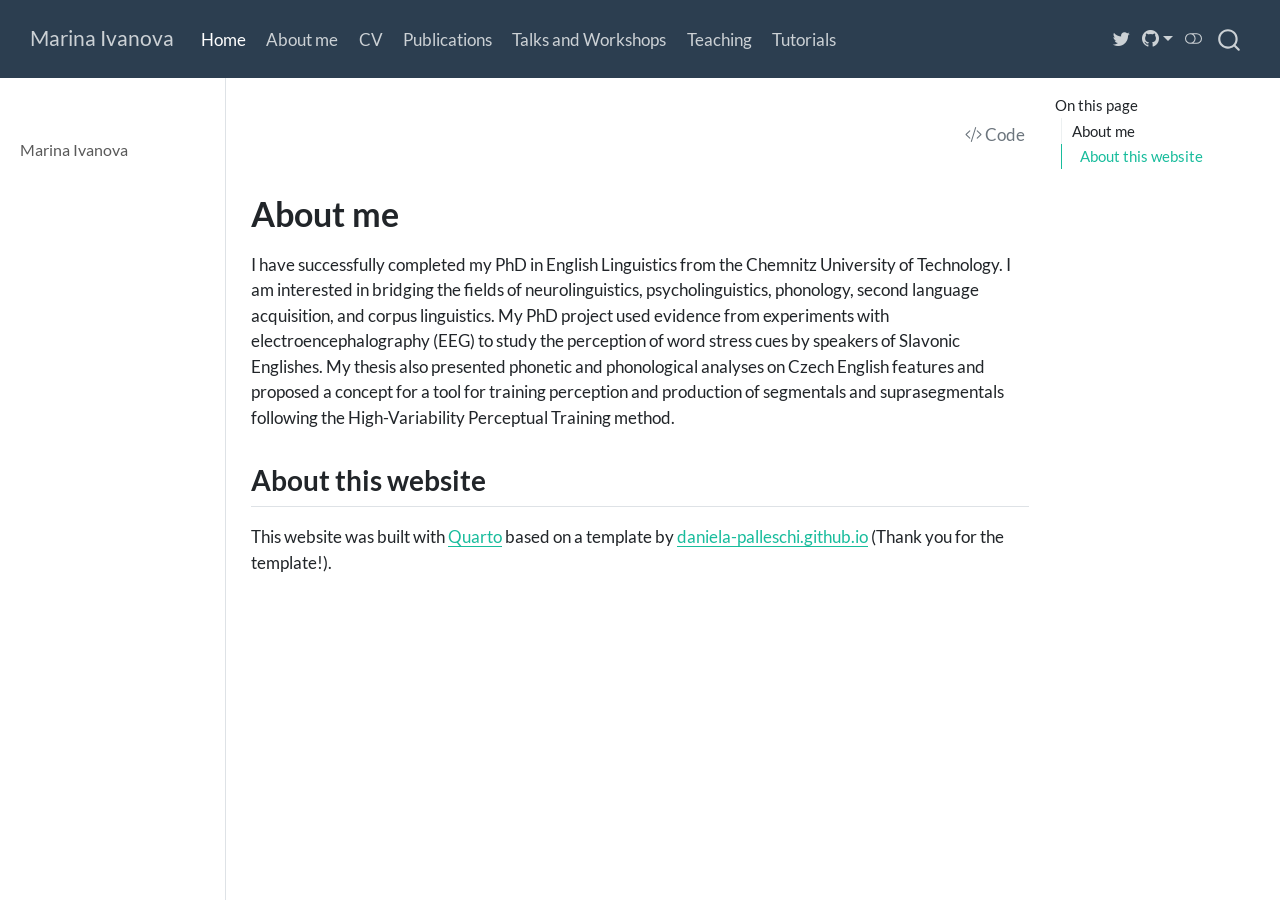
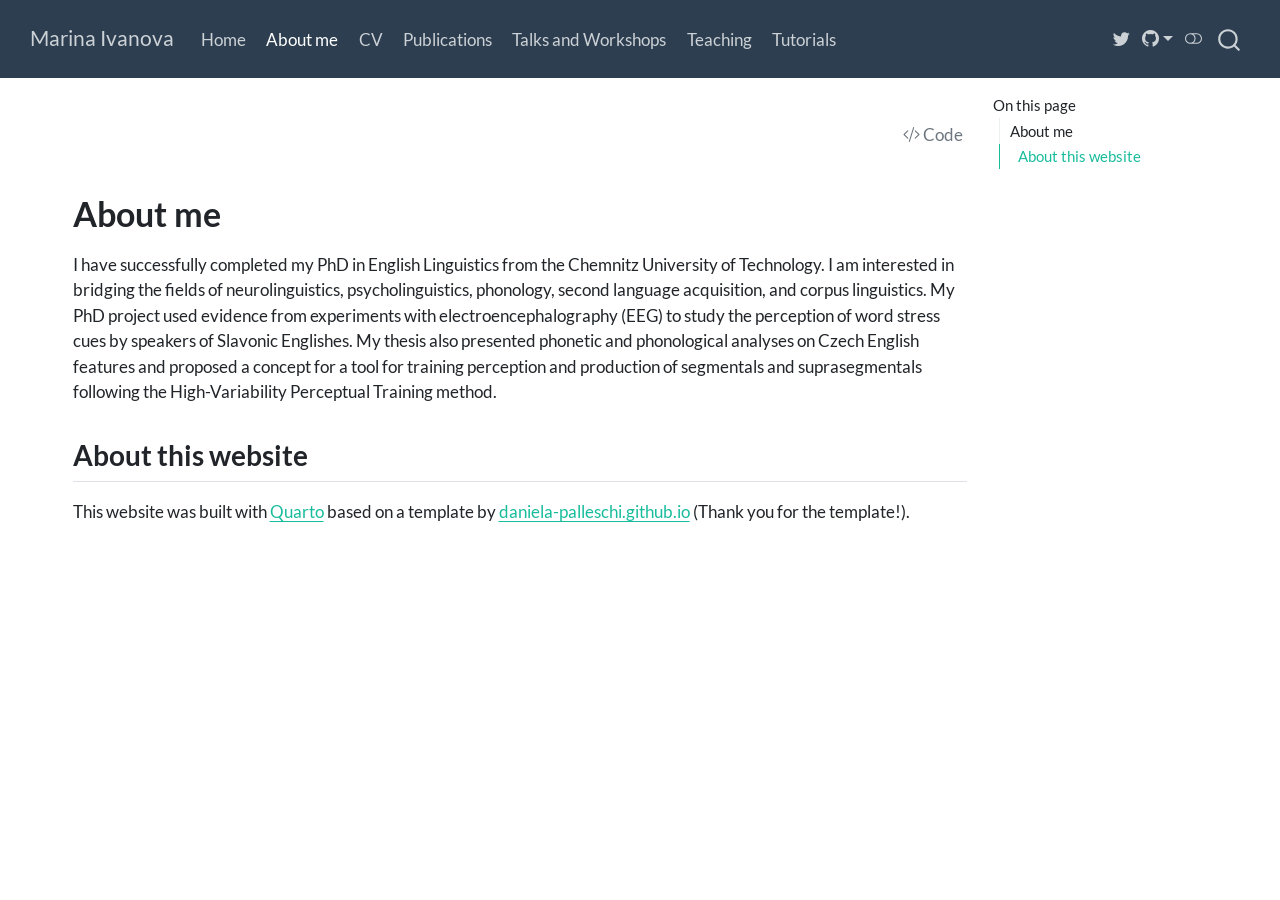
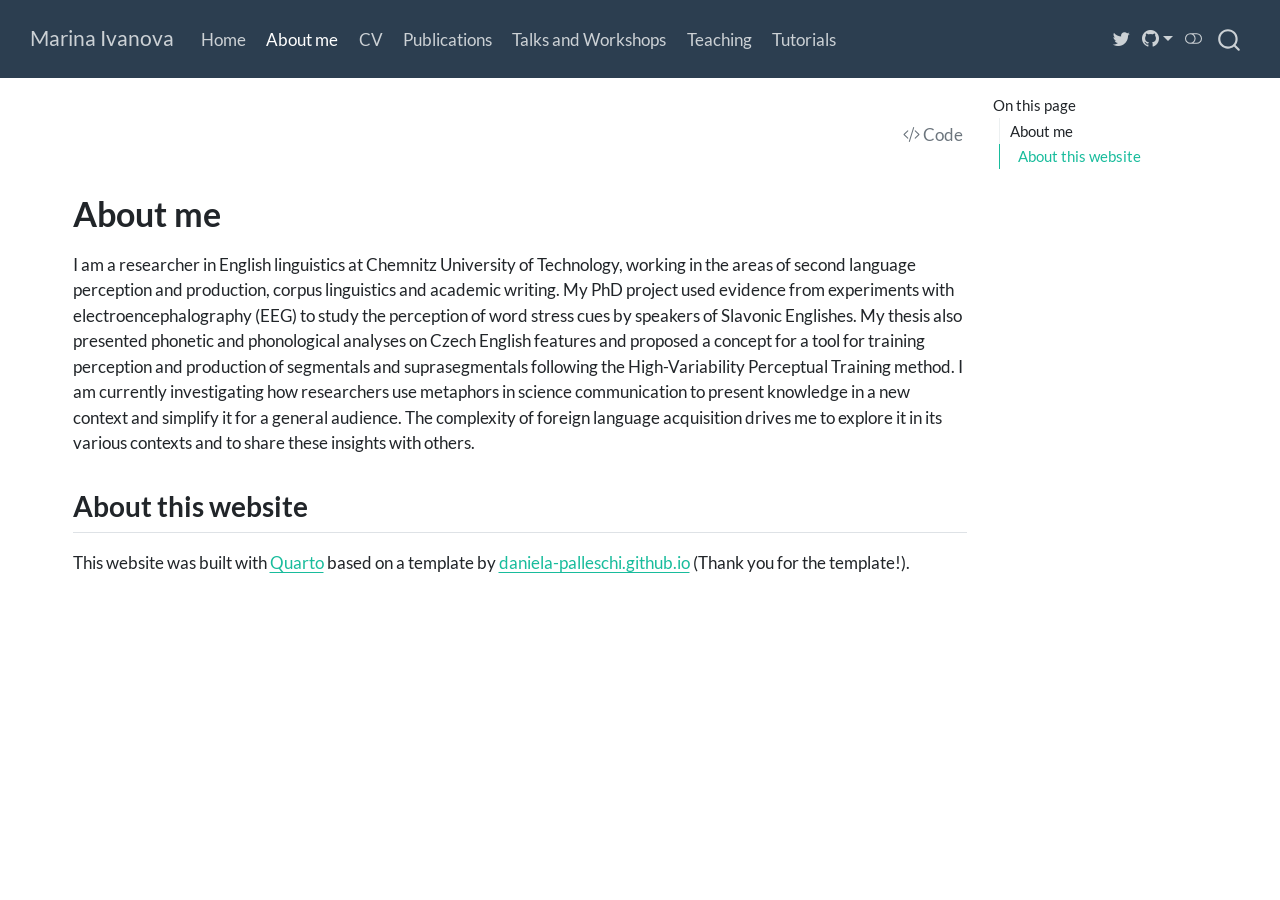
